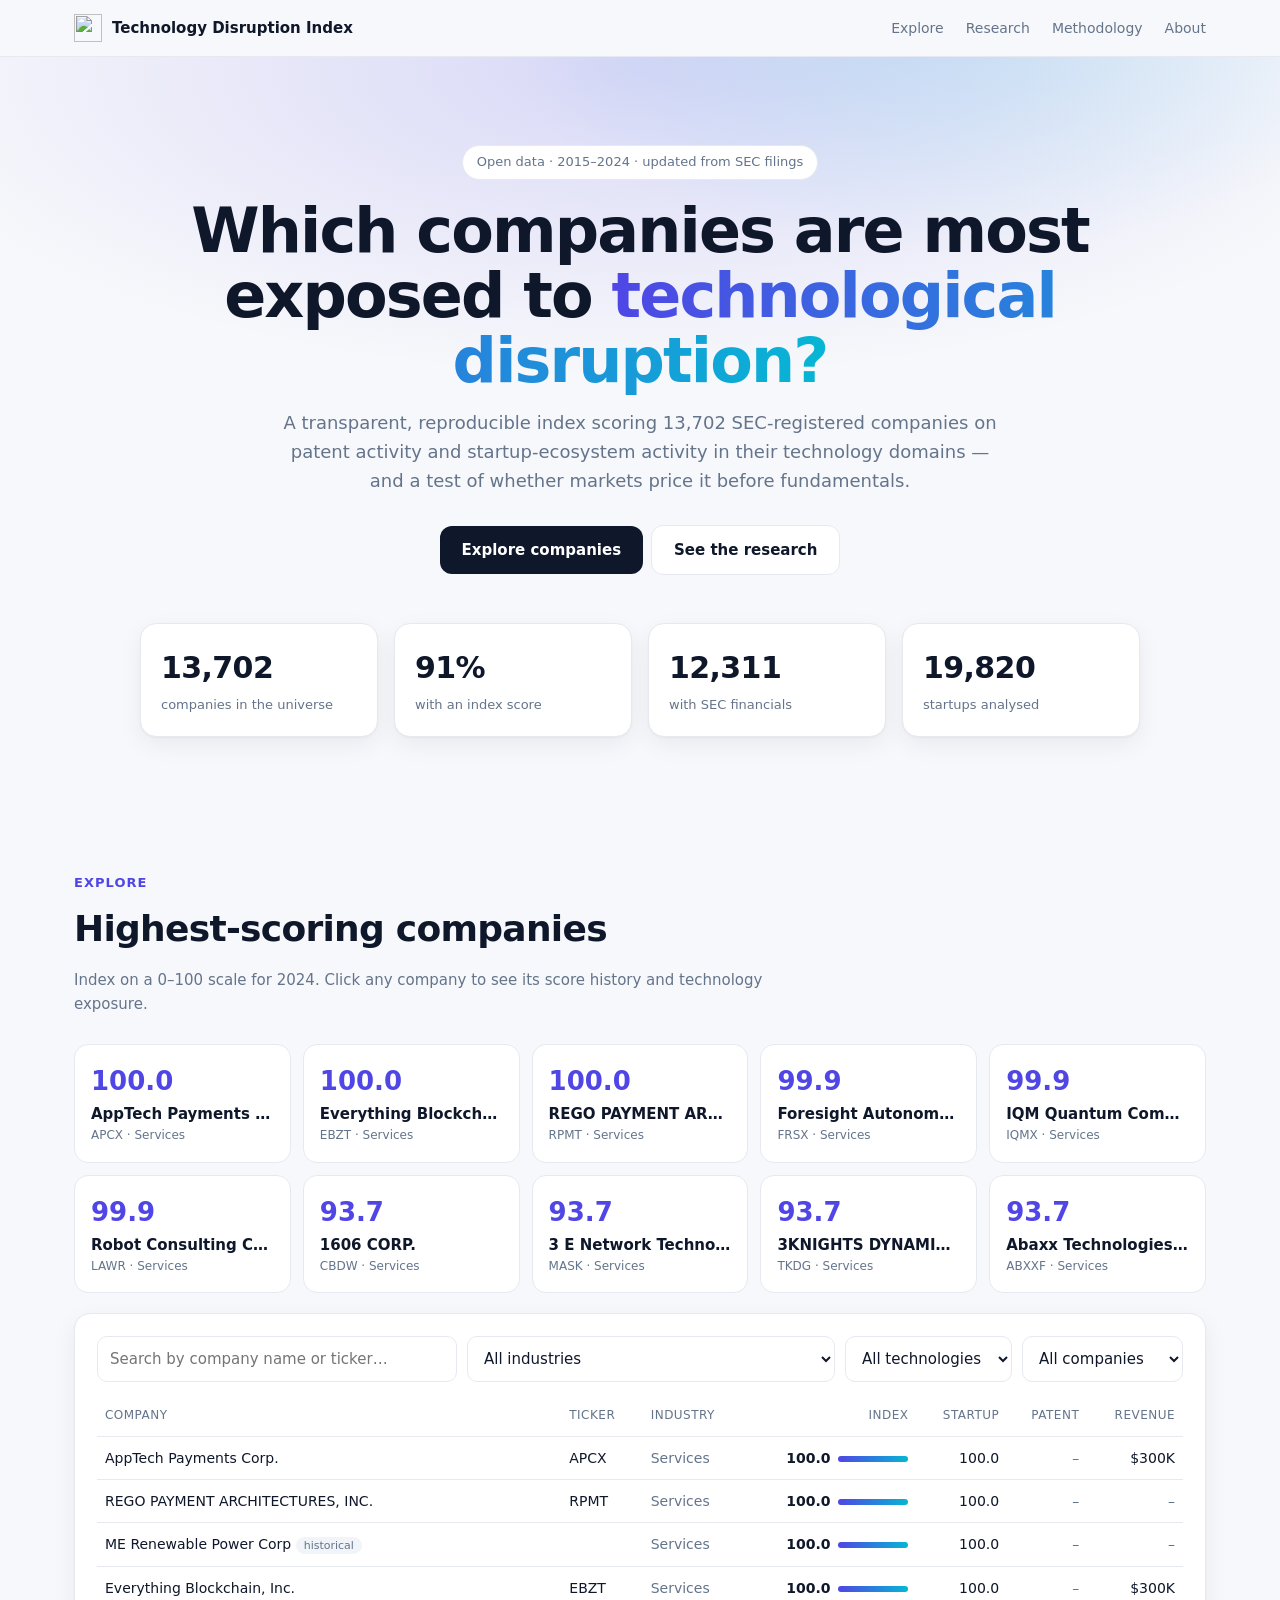
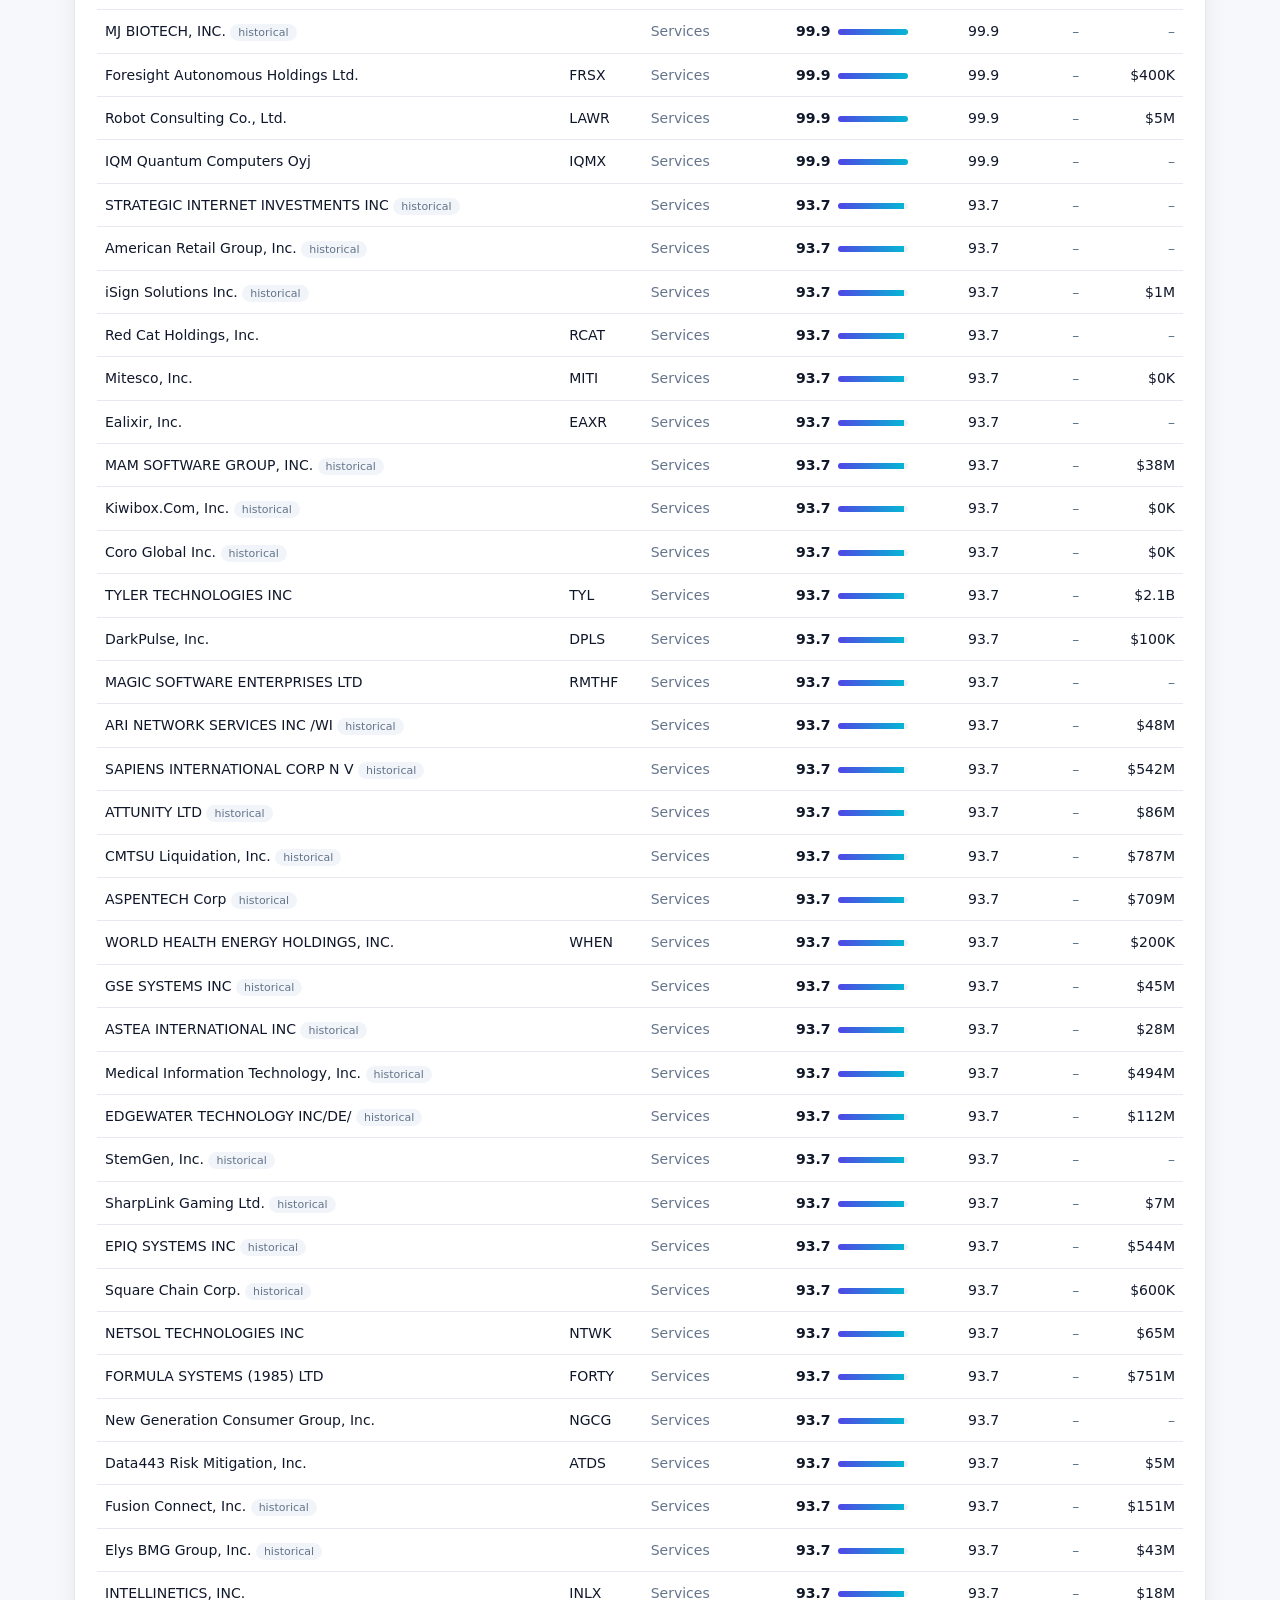
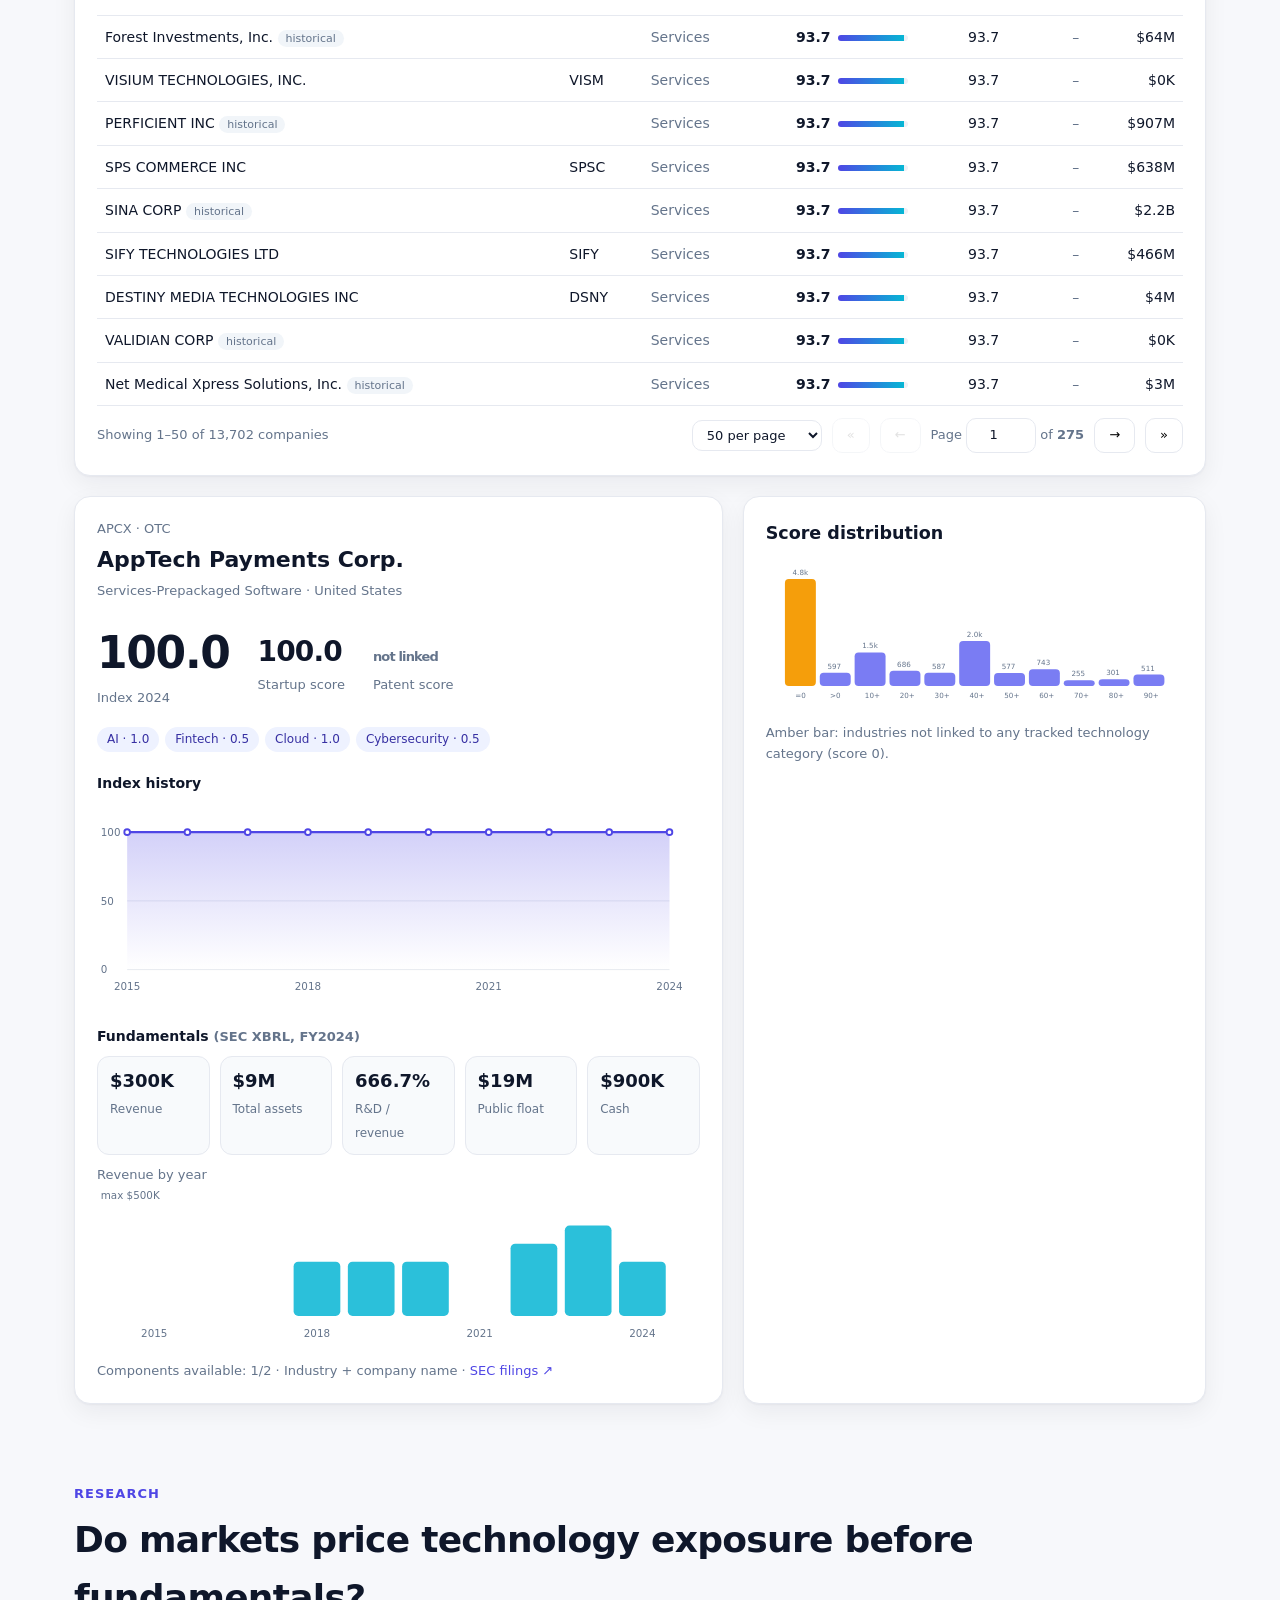
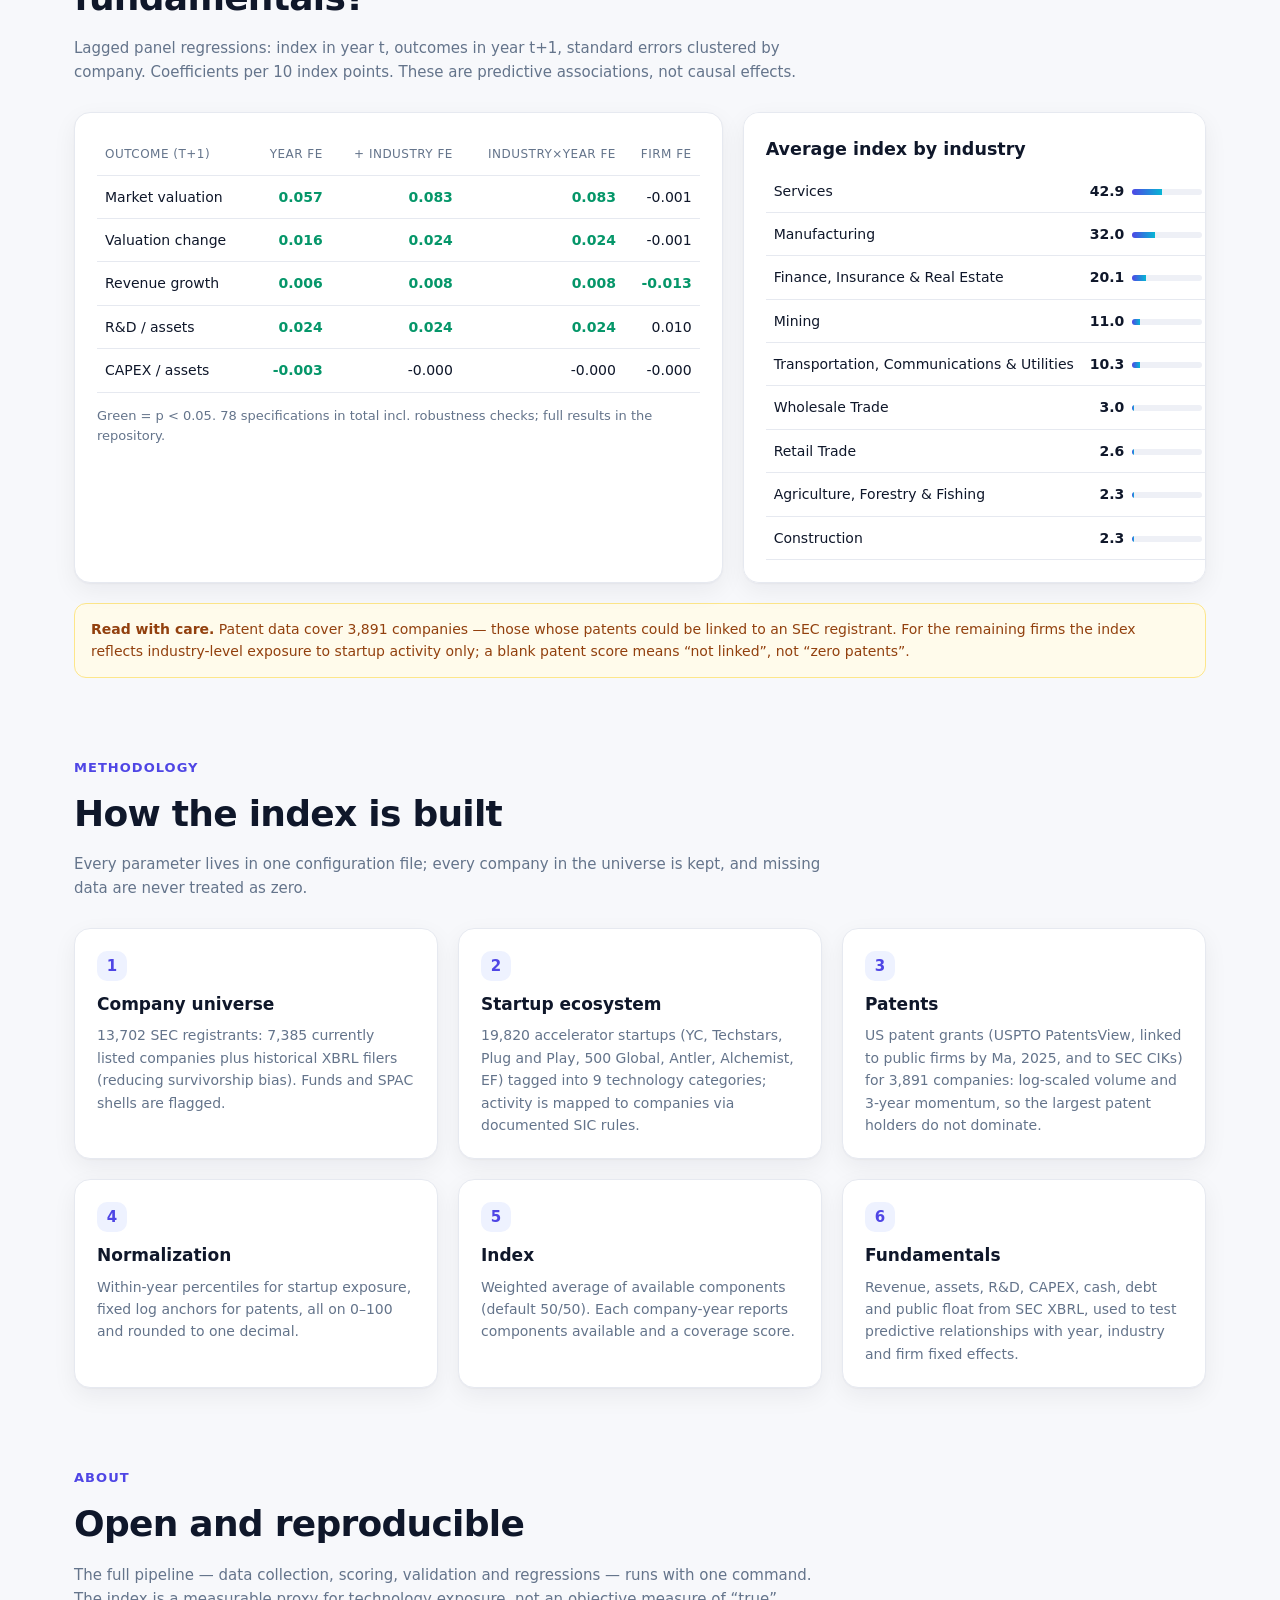
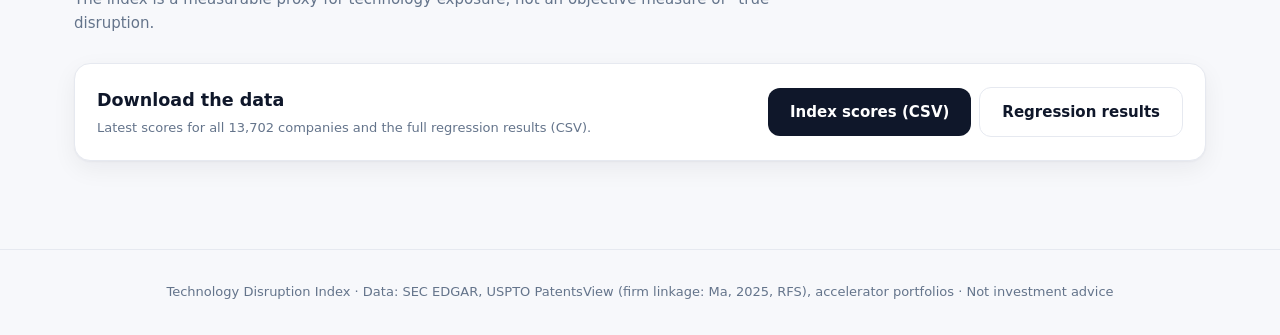
==== docs/index.html @ f3dba62b "New logo: navy tile with rising index bars (no gradient) Co-authored-by: Cursor <cursoragent@cursor." ====
<!doctype html>
<html lang="en"><head><meta charset="utf-8">
<meta name="viewport" content="width=device-width,initial-scale=1">
<title>Technology Disruption Index — tech exposure scores for 13,702 public companies</title>
<meta name="description" content="An open, reproducible index of technology-disruption exposure for 13,702 SEC-registered companies, built from patents, startup-ecosystem activity and SEC fundamentals.">
<link rel="canonical" href="https://quantify.vercel.app/">
<meta name="robots" content="index,follow,max-image-preview:large">
<meta name="theme-color" content="#0f172a">
<link rel="icon" href="/favicon.ico" sizes="48x48">
<link rel="icon" href="/favicon.svg" type="image/svg+xml">
<link rel="apple-touch-icon" href="/apple-touch-icon.png">
<link rel="manifest" href="/site.webmanifest">
<meta property="og:type" content="website">
<meta property="og:site_name" content="Technology Disruption Index">
<meta property="og:url" content="https://quantify.vercel.app/">
<meta property="og:title" content="Technology Disruption Index — which companies are most exposed to tech disruption?">
<meta property="og:description" content="Tech-exposure scores for 13,702 public companies, 2015–2024, from 1.6M patents, 19,820 startups and SEC filings. Open data and research.">
<meta property="og:image" content="https://quantify.vercel.app/og-image.png">
<meta property="og:image:width" content="1200"><meta property="og:image:height" content="630">
<meta name="twitter:card" content="summary_large_image">
<meta name="twitter:image" content="https://quantify.vercel.app/og-image.png">
<script type="application/ld+json">[{"@context": "https://schema.org", "@type": "WebSite", "name": "Technology Disruption Index", "alternateName": "TDI", "url": "https://quantify.vercel.app/"}, {"@context": "https://schema.org", "@type": "Dataset", "name": "Technology Disruption Index — company technology-exposure scores", "description": "Annual technology-exposure scores (0-100) for 13,702 SEC-registered companies, 2015-2024, built from US patent grants (USPTO PatentsView), accelerator startup activity mapped to industries, and SEC XBRL fundamentals, with panel regressions testing whether markets price technology exposure before fundamentals.", "url": "https://quantify.vercel.app/", "sameAs": "https://github.com/UmarovMirjalol/quantify", "keywords": ["technology disruption", "innovation index", "patents", "startups", "SEC EDGAR", "public companies", "stock market", "panel data"], "temporalCoverage": "2015/2024", "isAccessibleForFree": true, "creator": {"@type": "Person", "name": "Mirjalol Umarov", "url": "https://github.com/UmarovMirjalol"}, "distribution": [{"@type": "DataDownload", "encodingFormat": "text/csv", "contentUrl": "https://quantify.vercel.app/data/company_technology_index_latest.csv"}]}]</script>
<style>
:root{--bg:#f7f8fb;--card:#fff;--ink:#0f172a;--muted:#64748b;--line:#e6e9f0;--acc:#4f46e5;--acc2:#06b6d4;--good:#059669;--warn:#d97706;--r:16px;
--shadow:0 1px 2px rgba(15,23,42,.04),0 8px 24px rgba(15,23,42,.06)}
*{box-sizing:border-box}html{scroll-behavior:smooth}
body{margin:0;font:15px/1.6 ui-sans-serif,system-ui,-apple-system,"Segoe UI",Roboto,Inter,sans-serif;background:var(--bg);color:var(--ink);-webkit-font-smoothing:antialiased}
a{color:var(--acc);text-decoration:none}
nav{position:sticky;top:0;z-index:10;backdrop-filter:saturate(180%) blur(12px);background:rgba(247,248,251,.8);border-bottom:1px solid var(--line)}
.nav{max-width:1180px;margin:auto;display:flex;align-items:center;gap:28px;padding:14px 24px}
.logo{display:flex;align-items:center;gap:10px;font-weight:700;color:var(--ink)}.logo img{width:28px;height:28px;display:block}
.nav .links{display:flex;gap:22px;margin-left:auto}.nav .links a{color:var(--muted);font-size:14px}.nav .links a:hover{color:var(--ink)}
.hero{position:relative;overflow:hidden;padding:88px 24px 64px;text-align:center}
.hero:before{content:"";position:absolute;inset:-40% -10% auto;height:620px;background:radial-gradient(closest-side,rgba(79,70,229,.18),transparent),radial-gradient(closest-side at 70% 40%,rgba(6,182,212,.16),transparent);z-index:-1}
.tag{display:inline-block;padding:6px 14px;border:1px solid var(--line);border-radius:999px;background:#fff;color:var(--muted);font-size:13px}
h1{font-size:clamp(34px,5.4vw,62px);line-height:1.05;letter-spacing:-.03em;margin:18px auto 16px;max-width:900px}
h1 span{background:linear-gradient(90deg,var(--acc),var(--acc2));-webkit-background-clip:text;background-clip:text;color:transparent}
.lead{color:var(--muted);font-size:18px;max-width:720px;margin:0 auto 30px}
.btn{display:inline-block;padding:12px 22px;border-radius:12px;font-weight:600;font-size:15px}.btn.p{background:var(--ink);color:#fff}.btn.s{background:#fff;border:1px solid var(--line);color:var(--ink);margin-left:8px}
.wrap{max-width:1180px;margin:auto;padding:0 24px}
.stats{display:grid;grid-template-columns:repeat(4,1fr);gap:16px;margin:48px auto 0;max-width:1000px}
.stat{background:var(--card);border:1px solid var(--line);border-radius:var(--r);padding:20px;box-shadow:var(--shadow);text-align:left}
.stat b{display:block;font-size:30px;letter-spacing:-.02em}.stat span{color:var(--muted);font-size:13px}
section{padding:72px 0 8px}.kicker{color:var(--acc);font-weight:600;font-size:13px;text-transform:uppercase;letter-spacing:.08em}
h2{font-size:clamp(26px,3vw,36px);letter-spacing:-.02em;margin:6px 0 10px}.sub{color:var(--muted);max-width:760px;margin:0 0 28px}
.card{background:var(--card);border:1px solid var(--line);border-radius:var(--r);padding:22px;box-shadow:var(--shadow)}
.g2{display:grid;grid-template-columns:1.4fr 1fr;gap:20px}.g3{display:grid;grid-template-columns:repeat(3,1fr);gap:20px}
.top{display:grid;grid-template-columns:repeat(5,1fr);gap:12px}
.tc{background:var(--card);border:1px solid var(--line);border-radius:14px;padding:16px;cursor:pointer;transition:.15s}.tc:hover{transform:translateY(-2px);box-shadow:var(--shadow)}
.tc .n{font-weight:600;white-space:nowrap;overflow:hidden;text-overflow:ellipsis}.tc .t{color:var(--muted);font-size:12px}.tc .s{font-size:26px;font-weight:700;color:var(--acc)}
.controls{display:flex;flex-wrap:wrap;gap:10px;margin-bottom:14px}
input,select{font:inherit;border:1px solid var(--line);background:#fff;border-radius:10px;padding:10px 12px;color:var(--ink)}input{flex:1;min-width:220px}
input:focus,select:focus{outline:2px solid rgba(79,70,229,.25);border-color:var(--acc)}
table{width:100%;border-collapse:collapse;font-size:14px}th,td{padding:10px 8px;border-bottom:1px solid var(--line);text-align:left;white-space:nowrap}
th{color:var(--muted);font-weight:500;font-size:12px;text-transform:uppercase;letter-spacing:.04em;cursor:pointer;user-select:none}
tbody tr{cursor:pointer}tbody tr:hover{background:#f5f6ff}td.r,th.r{text-align:right}
.meter{display:inline-block;width:70px;height:6px;border-radius:6px;background:#eef0f6;vertical-align:middle;margin-left:8px;overflow:hidden}.meter i{display:block;height:100%;background:linear-gradient(90deg,var(--acc),var(--acc2))}
.pill{display:inline-block;padding:3px 10px;border-radius:999px;font-size:12px;background:#eef2ff;color:#3730a3;margin:2px 6px 2px 0}
.badge{font-size:11px;padding:2px 8px;border-radius:999px;background:#f1f5f9;color:var(--muted)}
.pager{display:flex;flex-wrap:wrap;gap:8px 10px;align-items:center;justify-content:flex-end;margin-top:12px;color:var(--muted);font-size:13px}
.pager #pg{margin-right:auto}.pager select{padding:6px 10px;border-radius:10px}.pager input{flex:0 0 70px;width:70px;min-width:0;padding:6px 8px;border:1px solid var(--line);border-radius:10px;font:inherit;text-align:center}
.pager button:disabled{opacity:.4;cursor:default}
.tw.scroll{max-height:75vh;overflow-y:auto}.tw thead th{position:sticky;top:0;background:#fff;z-index:1}
button{font:inherit;background:#fff;border:1px solid var(--line);border-radius:10px;padding:6px 14px;cursor:pointer}
.tw{overflow-x:auto}.muted{color:var(--muted)}.small{font-size:13px}.sig{color:var(--good);font-weight:600}
.big{font-size:44px;font-weight:700;letter-spacing:-.03em}
.method .card h3{margin:0 0 6px;font-size:17px}.method .card p{margin:0;color:var(--muted);font-size:14px}
.num{display:inline-flex;width:30px;height:30px;border-radius:10px;align-items:center;justify-content:center;background:#eef2ff;color:var(--acc);font-weight:700;margin-bottom:10px}
.note{background:#fffbeb;border:1px solid #fde68a;color:#92400e;border-radius:12px;padding:14px 16px;font-size:14px}
footer{margin-top:80px;border-top:1px solid var(--line);padding:32px 24px;color:var(--muted);font-size:13px;text-align:center}
svg text{fill:var(--muted);font-size:11px}
.kpis{display:grid;grid-template-columns:repeat(auto-fit,minmax(110px,1fr));gap:10px}.kpi{background:#f8fafc;border:1px solid var(--line);border-radius:12px;padding:10px 12px}
.kpi b{display:block;font-size:18px}.kpi span{color:var(--muted);font-size:12px}#detail h4{margin:18px 0 8px;font-size:14px}
body{overflow-x:hidden}.card,.tc,.stat,.g2>*,.g3>*{min-width:0}.card{overflow-x:auto}
@media(max-width:900px){.stats,.top{grid-template-columns:repeat(2,1fr)}.g2,.g3{grid-template-columns:1fr}.nav .links{display:none}}
</style></head><body>
<nav><div class="nav"><a class="logo" href="#"><img src="/favicon.svg" alt="" width="28" height="28">Technology Disruption Index</a>
<div class="links"><a href="#explore">Explore</a><a href="#research">Research</a><a href="#method">Methodology</a><a href="#about">About</a></div></div></nav>

<header class="hero"><span class="tag">Open data · 2015–2024 · updated from SEC filings</span>
<h1>Which companies are most exposed to <span>technological disruption?</span></h1>
<p class="lead">A transparent, reproducible index scoring 13,702 SEC-registered companies on patent activity and startup-ecosystem activity in their technology domains — and a test of whether markets price it before fundamentals.</p>
<a class="btn p" href="#explore">Explore companies</a><a class="btn s" href="#research">See the research</a>
<div class="stats" id="stats"></div></header>

<div class="wrap">
<section id="explore"><div class="kicker">Explore</div><h2>Highest-scoring companies</h2>
<p class="sub">Index on a 0–100 scale for 2024. Click any company to see its score history and technology exposure.</p>
<div class="top" id="top"></div>

<div class="card" style="margin-top:20px">
<div class="controls"><input id="q" placeholder="Search by company name or ticker…">
<select id="ind"><option value="">All industries</option></select>
<select id="cat"><option value="">All technologies</option></select>
<select id="lst"><option value="">All companies</option><option value="1">Currently listed</option><option value="0">Historical filers</option></select></div>
<div class="tw"><table><thead><tr><th data-k="name">Company</th><th data-k="ticker">Ticker</th><th data-k="industry">Industry</th>
<th data-k="tdi" class="r">Index</th><th data-k="startup" class="r">Startup</th><th data-k="patent" class="r">Patent</th><th data-k="revenue" class="r">Revenue</th></tr></thead><tbody id="tb"></tbody></table></div>
<div class="pager"><span id="pg"></span>
<select id="per"><option value="25">25 per page</option><option value="50" selected>50 per page</option><option value="100">100 per page</option><option value="500">500 per page</option><option value="0">Show all</option></select>
<button id="first" title="First page">«</button><button id="prev" title="Previous page">←</button>
<span>Page <input id="pno" type="number" min="1" value="1"> of <b id="pmax">1</b></span>
<button id="next" title="Next page">→</button><button id="last" title="Last page">»</button></div></div>

<div class="g2" style="margin-top:20px"><div class="card" id="detail"><h3 style="margin:0">Company profile</h3><p class="muted">Select a company to see details.</p></div>
<div class="card"><h3 style="margin:0 0 6px">Score distribution</h3><div id="hist"></div><p class="small muted">Amber bar: industries not linked to any tracked technology category (score 0).</p></div></div>
</section>

<section id="research"><div class="kicker">Research</div><h2>Do markets price technology exposure before fundamentals?</h2>
<p class="sub">Lagged panel regressions: index in year t, outcomes in year t+1, standard errors clustered by company. Coefficients per 10 index points. These are predictive associations, not causal effects.</p>
<div class="g2"><div class="card"><div class="tw" id="res"></div><p class="small muted">Green = p &lt; 0.05. 78 specifications in total incl. robustness checks; full results in the repository.</p></div>
<div class="card"><h3 style="margin:0 0 6px">Average index by industry</h3><div id="inds"></div></div></div>
<div class="note" style="margin-top:20px"><b>Read with care.</b> Patent data cover 3,891 companies — those whose patents could be linked to an SEC registrant. For the remaining firms the index reflects industry-level exposure to startup activity only; a blank patent score means “not linked”, not “zero patents”.</div>
</section>

<section id="method" class="method"><div class="kicker">Methodology</div><h2>How the index is built</h2>
<p class="sub">Every parameter lives in one configuration file; every company in the universe is kept, and missing data are never treated as zero.</p>
<div class="g3">
<div class="card"><div class="num">1</div><h3>Company universe</h3><p>13,702 SEC registrants: 7,385 currently listed companies plus historical XBRL filers (reducing survivorship bias). Funds and SPAC shells are flagged.</p></div>
<div class="card"><div class="num">2</div><h3>Startup ecosystem</h3><p>19,820 accelerator startups (YC, Techstars, Plug and Play, 500 Global, Antler, Alchemist, EF) tagged into 9 technology categories; activity is mapped to companies via documented SIC rules.</p></div>
<div class="card"><div class="num">3</div><h3>Patents</h3><p>US patent grants (USPTO PatentsView, linked to public firms by Ma, 2025, and to SEC CIKs) for 3,891 companies: log-scaled volume and 3-year momentum, so the largest patent holders do not dominate.</p></div>
<div class="card"><div class="num">4</div><h3>Normalization</h3><p>Within-year percentiles for startup exposure, fixed log anchors for patents, all on 0–100 and rounded to one decimal.</p></div>
<div class="card"><div class="num">5</div><h3>Index</h3><p>Weighted average of available components (default 50/50). Each company-year reports components available and a coverage score.</p></div>
<div class="card"><div class="num">6</div><h3>Fundamentals</h3><p>Revenue, assets, R&D, CAPEX, cash, debt and public float from SEC XBRL, used to test predictive relationships with year, industry and firm fixed effects.</p></div>
</div></section>

<section id="about"><div class="kicker">About</div><h2>Open and reproducible</h2>
<p class="sub">The full pipeline — data collection, scoring, validation and regressions — runs with one command. The index is a measurable proxy for technology exposure, not an objective measure of “true” disruption.</p>
<div class="card" style="display:flex;flex-wrap:wrap;gap:16px;align-items:center;justify-content:space-between"><div><h3 style="margin:0">Download the data</h3><p class="muted small" style="margin:4px 0 0">Latest scores for all 13,702 companies and the full regression results (CSV).</p></div>
<div><a class="btn p" href="data/company_technology_index_latest.csv" download>Index scores (CSV)</a><a class="btn s" href="data/regression_results.csv" download>Regression results</a></div></div></section>
</div>
<footer>Technology Disruption Index · Data: SEC EDGAR, USPTO PatentsView (firm linkage: Ma, 2025, RFS), accelerator portfolios · Not investment advice</footer>

<script>
const D={"fields":["id","name","ticker","industry","sic","country","exchange","tdi","startup","patent","components","flag","categories","history","listed","revenue","fin","rev"],"years":[2015,2016,2017,2018,2019,2020,2021,2022,2023,2024],"companies":[[1750,"AAR CORP","AIR","Manufacturing","Aircraft & Parts","United States","NYSE",17.8,10.6,25.0,2,"sic_linked","Robotics=0.5",[24.8,23.7,27.7,11.2,8.6,8.6,17.8,17.8,17.8,17.8],1,2780.5,[2024,2780.5,2849.3,null,2429.0,61.7],[1525.4,1590.8,1748.3,2051.8,2072.0,1652.3,1820.0,1990.5,2318.9,2780.5]],[1800,"ABBOTT LABORATORIES","ABT","Manufacturing","Pharmaceutical Preparations","United States","NYSE",48.3,64.1,32.6,2,"sic_linked","Biotech=1.0",[59.2,56.6,57.2,55.6,54.2,46.6,47.4,46.4,49.8,48.3],1,41950.0,[2024,41950.0,81414.0,2844.0,177074.0,7616.0],[20405.0,20853.0,27390.0,30578.0,31904.0,34608.0,43075.0,43653.0,40109.0,41950.0]],[1961,"GEMAXEL INC",null,"Services","Services-Prepackaged Software","United States",null,59.4,93.7,25.0,2,"sic_linked","AI=1.0; Cloud=1.0; Cybersecurity=0.5",[64.4,56.0,49.2,46.8,50.2,54.2,59.4,59.4,59.4,59.4],0,null,[2024,null,0.0,0.0,1.7,0.0],[null,null,null,null,null,null,null,null,null,null]],[2034,"ACETO CORP",null,"Wholesale Trade","Wholesale-Drugs, Proprietaries & Druggists' Sundries","United States",null,0.0,0.0,null,1,"industry_unlinked",null,[0.0,0.0,0.0,0.0,0.0,0.0,0.0,0.0,0.0,0.0],0,711.4,[2018,711.4,753.2,7.9,null,41.8],[542.9,558.5,638.3,711.4,null,null,null,null,null,null]],[2098,"ACME UNITED CORP","ACU","Manufacturing","Cutlery, Handtools & General Hardware","United States","NYSE",12.2,0.0,24.4,2,"industry_unlinked",null,[8.9,12.6,3.0,9.8,16.8,27.2,25.2,15.5,14.6,12.2],1,194.5,[2024,194.5,162.2,null,115.0,6.4],[109.8,124.6,130.6,137.3,142.5,164.0,182.1,194.0,191.5,194.5]],[2178,"ADAMS RESOURCES & ENERGY, INC.",null,"Wholesale Trade","Wholesale-Petroleum & Petroleum Products (No Bulk Stations)","United States",null,12.5,0.0,25.0,2,"industry_unlinked",null,[17.7,17.7,7.3,7.3,7.3,12.5,12.5,12.5,12.5,12.5],0,2745.3,[2023,2745.3,361.3,null,87.4,33.3],[1944.3,1099.5,1322.1,1750.2,1811.2,1022.4,2025.2,3366.9,2745.3,null]],[2186,"BK Technologies Corp","BKTI","Manufacturing","Radio & Tv Broadcasting & Communications Equipment","United States","NYSE",34.7,26.0,43.4,2,"sic_linked","Cloud=0.5",[37.8,17.9,25.8,25.5,25.5,32.6,30.7,36.8,31.6,34.7],1,76.6,[2024,76.6,51.5,7.8,40.9,7.1],[29.7,50.7,39.4,49.4,40.1,44.1,45.4,51.0,74.1,76.6]],[2488,"ADVANCED MICRO DEVICES INC","AMD","Manufacturing","Semiconductors & Related Devices","United States","Nasdaq",74.4,79.5,69.4,2,"sic_linked","Semiconductors=1.0; Energy=0.5",[37.1,41.0,51.0,49.9,49.5,53.8,56.1,58.6,70.8,74.4],1,25785.0,[2024,25785.0,69226.0,6456.0,232300.0,3787.0],[3991.0,4319.0,5253.0,6475.0,6731.0,9763.0,16434.0,23601.0,22680.0,25785.0]],[2809,"AGNICO EAGLE MINES LTD","AEM","Mining","Gold and Silver Ores","Canada","NYSE",0.0,0.0,null,1,"industry_unlinked",null,[0.0,0.0,0.0,0.0,0.0,0.0,0.0,0.0,0.0,0.0],1,null,null,null],[2969,"Air Products & Chemicals, Inc.","APD","Manufacturing","Industrial Inorganic Chemicals","United States","NYSE",19.3,0.0,38.6,2,"industry_unlinked",null,[26.6,20.6,14.6,11.4,9.0,12.0,11.4,14.3,12.7,19.3],1,12100.6,[2024,12100.6,40017.2,100.2,53700.0,1845.5],[7824.3,7503.7,8187.6,8930.2,8918.9,8856.3,10323.0,12698.6,12600.0,12100.6]],[3116,"AKORN INC",null,"Manufacturing","Pharmaceutical Preparations","United States",null,39.3,64.1,14.6,2,"sic_linked","Biotech=1.0",[48.8,57.4,46.2,46.2,44.1,46.2,46.2,41.0,39.7,39.3],0,682.4,[2019,682.4,1288.6,37.5,497.2,144.8],[985.1,1116.8,841.0,694.0,682.4,null,null,null,null,null]],[3124,"AKZO NOBEL NV","AKZOY","Manufacturing","Chemicals & Allied Products",null,"OTC",12.5,0.0,25.0,2,"industry_unlinked",null,[14.3,8.0,4.8,0.0,0.0,0.0,0.0,0.0,12.5,12.5],1,null,null,null],[3197,"CECO ENVIRONMENTAL CORP","CECO","Manufacturing","Industrial & Commercial Fans & Blowers & Air Purifing Equip","United States","Nasdaq",27.6,10.6,44.7,2,"sic_linked","Robotics=0.5",[24.6,23.7,23.7,23.7,24.8,28.9,27.0,23.7,13.8,27.6],1,557.9,[2024,557.9,759.7,null,862.3,37.8],[367.4,417.0,345.1,337.3,341.9,316.0,324.1,422.6,544.8,557.9]],[3453,"Matson, Inc.","MATX","Transportation, Communications & Utilities","Water Transportation","United States","NYSE",12.5,0.0,25.0,2,"industry_unlinked",null,[26.9,19.8,11.1,2.4,5.2,3.3,7.3,7.3,12.5,12.5],1,3421.8,[2024,3421.8,4595.4,null,4307.9,266.8],[1884.9,1941.6,2046.9,2222.8,2203.1,2383.3,3925.3,4343.0,3094.6,3421.8]],[3499,"ALEXANDERS INC","ALX","Finance, Insurance & Real Estate","Real Estate Investment Trusts","United States","NYSE",0.0,0.0,null,1,"industry_unlinked",null,[0.0,0.0,0.0,0.0,0.0,0.0,0.0,0.0,0.0,0.0],1,226.4,[2024,226.4,1341.3,null,477.9,338.5],[null,226.9,230.6,232.8,226.4,199.1,206.1,205.8,225.0,226.4]],[3545,"ALICO, INC.","ALCO","Agriculture, Forestry & Fishing","Agricultural Production-Crops","United States","Nasdaq",0.0,0.0,null,1,"industry_unlinked",null,[0.0,0.0,0.0,0.0,0.0,0.0,0.0,0.0,0.0,0.0],1,46.6,[2024,46.6,397.6,null,206.1,4.4],[153.1,144.2,129.8,81.3,122.3,92.5,108.6,91.9,39.8,46.6]],[3570,"Cheniere Energy, Inc.","LNG","Transportation, Communications & Utilities","Natural Gas Distribution","United States","NYSE",17.7,0.0,35.4,2,"industry_unlinked",null,[7.3,7.3,12.5,12.5,12.5,12.5,12.5,12.5,19.6,17.7],1,15703.0,[2024,15703.0,43858.0,null,39400.0,2638.0],[271.0,1283.0,5601.0,7987.0,9730.0,9358.0,15864.0,33428.0,20394.0,15703.0]],[4127,"SKYWORKS SOLUTIONS, INC.","SWKS","Manufacturing","Semiconductors & Related Devices","United States","Nasdaq",67.1,79.5,54.7,2,"sic_linked","Semiconductors=1.0; Energy=0.5",[43.2,49.9,66.8,67.1,68.0,64.2,57.6,49.6,62.6,67.1],1,4178.0,[2024,4178.0,8331.1,631.7,17300.0,1602.5],[3258.4,3289.0,3651.4,3868.0,3376.8,3355.7,5109.1,5485.5,4772.4,4178.0]],[4187,"RECYCLING ASSET HOLDINGS, INC.",null,"Wholesale Trade","Wholesale-Misc Durable Goods","United States",null,0.0,0.0,null,1,"industry_unlinked",null,[0.0,0.0,0.0,0.0,0.0,0.0,0.0,0.0,0.0,0.0],0,61.0,[2018,61.0,22.5,null,10.8,1.0],[46.2,36.5,54.9,61.0,null,null,null,null,null,null]],[4281,"Howmet Aerospace Inc.","HWM","Manufacturing","Rolling Drawing & Extruding of  Nonferrous Metals","United States","NYSE",31.8,0.0,63.5,2,"industry_unlinked",null,[24.5,7.2,0.0,0.0,0.0,3.0,29.8,30.3,31.5,31.8],1,7430.0,[2024,7430.0,10519.0,33.0,31000.0,564.0],[12413.0,12394.0,12960.0,6778.0,7098.0,5259.0,4972.0,5663.0,6640.0,7430.0]],[4447,"HESS CORP",null,"Manufacturing","Petroleum Refining","United States",null,21.6,18.1,25.0,2,"sic_linked","Energy=0.5",[20.0,20.0,20.0,20.0,21.6,21.6,21.6,21.6,21.6,21.6],0,12896.0,[2024,12896.0,26551.0,null,41004.0,1171.0],[6561.0,4839.0,5391.0,6466.0,6510.0,4804.0,7473.0,11324.0,10511.0,12896.0]],[4457,"U-Haul Holding Co /NV/","UHAL","Services","Services-Auto Rental & Leasing (No Drivers)","United States","NYSE",0.0,0.0,null,1,"industry_unlinked",null,[0.0,0.0,0.0,0.0,0.0,0.0,0.0,0.0,0.0,0.0],1,5828.7,[2024,5828.7,20330.2,null,6465.6,1017.4],[3275.5,3421.8,3601.1,3768.7,3978.9,4542.0,5739.7,5864.7,5625.7,5828.7]],[4904,"AMERICAN ELECTRIC POWER CO INC","AEP","Transportation, Communications & Utilities","Electric Services","United States","Nasdaq",17.6,18.1,17.0,2,"sic_linked","Energy=0.5",[25.2,14.8,14.8,14.8,21.6,21.6,33.8,30.8,36.0,17.6],1,19721.0,[2024,19721.0,103078.0,null,46757.3,203.0],[16453.2,16380.1,15424.9,16195.7,15561.4,14918.5,16792.0,19639.5,18982.0,19721.0]],[4962,"AMERICAN EXPRESS CO","AXP","Finance, Insurance & Real Estate","Finance Services","United States","NYSE",46.8,40.3,53.2,2,"sic_linked","Fintech=0.5",[32.0,32.0,32.0,39.8,49.0,48.2,45.3,43.8,45.4,46.8],1,38825.0,[2024,38825.0,271461.0,null,164700.0,40640.0],[null,24235.0,24780.0,26607.0,28159.0,21974.0,27716.0,34219.0,37218.0,38825.0]],[4969,"AMERICAN EXPRESS CREDIT CORP",null,"Finance, Insurance & Real Estate","Short-Term Business Credit Institutions","United States",null,40.3,40.3,null,1,"sic_linked","Fintech=0.5",[38.9,43.6,40.8,40.3,40.3,40.3,40.3,40.8,40.8,40.3],0,830.0,[2020,830.0,24308.0,null,0.0,601.0],[755.0,718.0,1087.0,1461.0,1615.0,830.0,null,null,null,null]],[4977,"AFLAC INC","AFL","Finance, Insurance & Real Estate","Accident & Health Insurance","United States","NYSE",46.5,40.3,52.7,2,"sic_linked","Fintech=0.5",[32.0,34.3,32.9,32.6,32.6,32.6,39.7,38.1,44.0,46.5],1,18927.0,[2024,18927.0,117566.0,null,49825.6,6229.0],[20872.0,22559.0,21667.0,21758.0,22307.0,22147.0,21554.0,19140.0,18701.0,18927.0]],[5133,"AMERICAN GREETINGS CORP",null,"Manufacturing","Greeting Cards","United States",null,8.7,0.0,17.4,2,"industry_unlinked",null,[33.5,25.6,17.3,8.8,4.6,5.3,3.8,3.8,6.2,8.7],0,null,[2016,null,1657.3,null,0.0,6.8],[1900.8,null,null,null,null,null,null,null,null,null]],[5272,"AMERICAN INTERNATIONAL GROUP, INC.","AIG","Finance, Insurance & Real Estate","Fire, Marine & Casualty Insurance","United States","NYSE",23.2,40.3,6.0,2,"sic_linked","Fintech=0.5",[33.8,23.4,20.4,20.2,27.2,50.8,52.1,49.2,48.3,23.2],1,27251.0,[2024,27251.0,161322.0,null,42903.0,1372.0],[58327.0,52367.0,49520.0,47389.0,49746.0,43736.0,52157.0,29996.0,27938.0,27251.0]],[5513,"Unum Group","UNM","Finance, Insurance & Real Estate","Accident & Health Insurance","United States","NYSE",32.6,40.3,25.0,2,"sic_linked","Fintech=0.5",[32.0,34.3,32.9,32.6,32.6,32.6,32.6,32.9,32.9,32.6],1,12887.3,[2024,12887.3,61959.3,null,9600.0,162.8],[10731.3,11046.5,11286.8,11598.5,11998.9,13162.1,12007.8,11984.1,12385.9,12887.3]],[5656,"AMERICAN INTERNATIONAL VENTURES INC /DE/",null,"Mining","Gold and Silver Ores","United States",null,0.0,0.0,null,1,"industry_unlinked",null,[0.0,0.0,0.0,0.0,0.0,0.0,0.0,0.0,0.0,0.0],0,null,[2016,null,1.6,null,null,0.1],[null,null,null,null,null,null,null,null,null,null]],[5768,"AMERICAN SCIENCE & ENGINEERING, INC.",null,"Manufacturing","X-Ray Apparatus & Tubes & Related Irradiation Apparatus","United States",null,8.5,5.2,11.8,2,"sic_linked","Biotech=0.5",[32.9,25.4,18.6,5.2,6.4,14.3,22.6,27.3,15.3,8.5],0,103.0,[2015,103.0,178.1,21.7,250.5,87.2],[103.0,null,null,null,null,null,null,null,null,null]],[5981,"AMERICAN VANGUARD CORP","AVD","Manufacturing","Agricultural Chemicals","United States","NYSE",12.5,0.0,25.0,2,"industry_unlinked",null,[3.3,3.3,14.4,17.7,17.7,7.3,7.3,7.3,12.5,12.5],1,547.3,[2024,547.3,636.7,32.7,240.6,12.5],[289.4,312.1,355.0,454.3,468.2,458.7,557.7,609.6,579.4,547.3]],[6176,"AMPCO PITTSBURGH CORP","AP","Manufacturing","Pumps & Pumping Equipment","United States","NYSE",10.6,10.6,null,1,"sic_linked","Robotics=0.5",[24.3,22.4,22.4,22.4,10.6,10.6,10.6,10.6,10.6,10.6],1,418.3,[2024,418.3,530.9,0.4,9.0,15.4],[238.5,331.9,385.2,419.4,397.9,328.5,344.9,390.2,422.3,418.3]],[6201,"American Airlines Group Inc.","AAL","Transportation, Communications & Utilities","Air Transportation, Scheduled","United States","Nasdaq",0.0,0.0,null,1,"industry_unlinked",null,[0.0,0.0,0.0,0.0,0.0,0.0,0.0,0.0,0.0,0.0],1,54211.0,[2024,54211.0,61783.0,null,7400.0,902.0],[40990.0,40142.0,42622.0,44541.0,45768.0,17337.0,29882.0,48971.0,52788.0,54211.0]],[6207,"AMREP CORP.","AXR","Finance, Insurance & Real Estate","Land Subdividers & Developers (No Cemeteries)","United States","NYSE",12.5,0.0,25.0,2,"industry_unlinked",null,[7.3,14.4,12.5,17.7,7.3,7.3,7.3,12.5,12.5,12.5],1,49.7,[2024,49.7,128.9,null,115.7,36.9],[41.7,42.4,8.9,12.8,18.8,40.1,58.9,48.7,51.4,49.7]],[6281,"ANALOG DEVICES INC","ADI","Manufacturing","Semiconductors & Related Devices","United States","Nasdaq",63.6,79.5,47.6,2,"sic_linked","Semiconductors=1.0; Energy=0.5",[41.5,44.6,56.4,53.4,54.1,54.7,56.4,55.6,64.8,63.6],1,9427.2,[2024,9427.2,47967.5,1487.9,76694.0,2350.0],[3435.1,3421.4,5107.5,6200.9,5991.1,5603.1,7318.3,12014.0,12305.5,9427.2]],[6284,"ANALOGIC CORP",null,"Manufacturing","Instruments For Meas & Testing of  Electricity & Elec Signals","United States",null,2.2,0.6,3.8,2,"sic_linked","Semiconductors=0.5",[33.8,31.8,27.0,16.2,25.2,18.2,19.8,5.6,6.2,2.2],0,486.4,[2017,486.4,562.1,63.5,null,101.9],[540.3,508.8,486.4,null,null,null,null,null,null,null]],[6494,"ANDREA ELECTRONICS CORP",null,"Manufacturing","Radio & Tv Broadcasting & Communications Equipment","United States",null,25.5,26.0,25.0,2,"sic_linked","Cloud=0.5",[57.6,32.2,15.6,24.1,18.2,25.5,16.3,20.6,20.6,25.5],0,2.0,[2022,2.0,0.9,0.5,2.3,0.1],[13.2,3.6,6.9,1.5,1.9,1.4,1.7,2.0,null,null]],[6732,"BE INDUSTRIES INC.",null,"Manufacturing","General Industrial Machinery & Equipment","United States",null,10.6,10.6,null,1,"sic_linked","Robotics=0.5",[24.3,22.4,22.4,22.4,10.6,10.6,10.6,10.6,10.6,10.6],0,0.7,[2015,0.7,0.1,null,0.0,0.0],[0.7,null,null,null,null,null,null,null,null,null]],[6769,"APACHE CORP",null,"Mining","Crude Petroleum & Natural Gas","United States",null,18.1,18.1,null,1,"sic_linked","Energy=0.5",[24.7,20.5,28.1,30.2,33.4,30.2,17.6,18.1,18.1,18.1],0,null,[2023,null,16944.0,null,0.0,84.0],[null,5354.0,6423.0,7764.0,6553.0,4308.0,null,null,null,null]],[6845,"APOGEE ENTERPRISES, INC.","APOG","Manufacturing","Glass Products, Made of  Purchased Glass","United States","Nasdaq",2.4,0.0,4.8,2,"industry_unlinked",null,[28.0,19.8,17.6,2.4,15.5,18.2,22.6,14.4,2.4,2.4],1,1361.0,[2024,1361.0,1180.5,29.0,1432.3,43.9],[79.5,1114.5,1326.2,1402.6,1387.4,1230.8,1314.0,1440.7,1416.9,1361.0]],[6885,"STAGE STORES INC",null,"Retail Trade","Retail-Family Clothing Stores","United States",null,0.0,0.0,null,1,"industry_unlinked",null,[0.0,0.0,0.0,0.0,0.0,0.0,0.0,0.0,0.0,0.0],0,1641.5,[2018,1641.5,744.2,null,53.8,15.8],[1604.4,1442.7,1651.2,1641.5,null,null,null,null,null,null]],[6951,"APPLIED MATERIALS INC /DE","AMAT","Manufacturing","Semiconductors & Related Devices","United States","Nasdaq",75.2,79.5,70.8,2,"sic_linked","Semiconductors=1.0; Energy=0.5",[35.5,45.8,62.6,62.5,62.2,61.8,63.0,62.5,74.5,75.2],1,27176.0,[2024,27176.0,33338.0,3233.0,167928.9,6264.0],[9659.0,10825.0,14698.0,16705.0,14608.0,17202.0,23063.0,25785.0,26517.0,27176.0]],[6955,"ENERPAC TOOL GROUP CORP","EPAC","Manufacturing","Misc Industrial & Commercial Machinery & Equipment","United States","NYSE",0.0,0.0,0.0,2,"industry_unlinked",null,[22.2,14.8,13.0,10.0,16.2,10.6,11.8,1.9,5.1,0.0],1,589.5,[2024,589.5,775.4,12.4,1810.0,130.7],[1249.3,1149.4,616.6,641.3,654.8,493.3,528.7,571.2,598.2,589.5]],[7039,"TRECORA RESOURCES",null,"Manufacturing","Petroleum Refining","United States",null,18.1,18.1,null,1,"sic_linked","Energy=0.5",[15.1,14.9,14.9,14.9,18.1,18.1,18.1,18.1,18.1,18.1],0,272.7,[2021,272.7,293.5,null,207.0,30.5],[242.0,212.4,245.1,287.9,259.0,208.6,272.7,null,null,null]],[7084,"Archer-Daniels-Midland Co","ADM","Manufacturing","Fats & Oils","United States","NYSE",8.6,0.0,17.1,2,"industry_unlinked",null,[17.2,26.9,28.0,30.0,18.8,16.8,8.7,6.5,4.4,8.6],1,85530.0,[2024,85530.0,53271.0,269.0,28800.0,611.0],[67702.0,62346.0,60828.0,64341.0,64656.0,64355.0,85249.0,101556.0,93935.0,85530.0]],[7323,"ENTERGY ARKANSAS, LLC","EAI","Transportation, Communications & Utilities","Electric Services","United States","NYSE",18.1,18.1,null,1,"sic_linked","Energy=0.5",[15.1,14.9,14.9,14.9,18.1,18.1,18.1,18.1,18.1,18.1],1,null,null,[null,null,null,null,null,null,null,null,null,null]],[7332,"SOUTHWESTERN ENERGY CO",null,"Mining","Crude Petroleum & Natural Gas","United States",null,12.4,18.1,6.6,2,"sic_linked","Energy=0.5",[20.0,20.0,20.0,20.0,21.6,28.6,32.7,30.8,21.6,12.4],0,6522.0,[2023,6522.0,11991.0,null,6928.4,21.0],[3133.0,2436.0,3203.0,3862.0,3038.0,2308.0,6667.0,15002.0,6522.0,null]],[7431,"ARMSTRONG WORLD INDUSTRIES INC","AWI","Manufacturing","Plastics Products, NEC","United States","NYSE",19.6,0.0,39.1,2,"industry_unlinked",null,[17.0,3.0,0.0,1.9,3.3,3.3,3.3,12.5,12.5,19.6],1,1445.7,[2024,1445.7,1842.7,15.7,4900.0,79.3],[805.1,837.3,893.6,975.3,1038.1,936.9,1106.6,1233.1,1295.2,1445.7]],[7536,"ARROW ELECTRONICS, INC.","ARW","Wholesale Trade","Wholesale-Electronic Parts & Equipment, NEC","United States","NYSE",7.3,0.0,14.6,2,"industry_unlinked",null,[14.4,12.5,23.6,18.4,16.5,8.5,10.4,8.5,12.5,7.3],1,27923.3,[2024,27923.3,21757.7,null,6373.0,188.8],[23282.0,23487.9,26554.6,29676.8,28916.8,28673.4,34477.0,37124.4,33107.1,27923.3]],[7623,"ARTS WAY MANUFACTURING CO INC","ARTW","Manufacturing","Farm Machinery & Equipment","United States","Nasdaq",12.5,0.0,25.0,2,"industry_unlinked",null,[7.3,7.3,12.5,12.5,12.5,12.5,12.5,12.5,12.5,12.5],1,24.5,[2024,24.5,21.2,0.2,4.2,0.0],[26.3,21.6,20.7,19.7,22.9,22.4,25.0,25.6,30.3,24.5]],[7789,"ASSOCIATED BANC-CORP","ASB","Finance, Insurance & Real Estate","State Commercial Banks","United States","NYSE",32.6,40.3,25.0,2,"sic_linked","Fintech=0.5",[26.8,29.1,27.7,32.6,32.6,32.6,32.6,32.9,32.9,32.6],1,null,[2024,null,43023.1,null,3150.9,1019.6],[1005.6,1060.2,1073.9,1235.1,1216.5,1277.0,1058.2,1239.7,1102.8,null]],[8063,"ASTRONICS CORP","ATRO","Manufacturing","Aircraft Parts & Auxiliary Equipment, NEC","United States","Nasdaq",13.1,10.6,15.6,2,"sic_linked","Robotics=0.5",[19.5,22.2,35.4,42.2,35.9,30.0,20.0,10.6,8.9,13.1],1,795.4,[2024,795.4,648.8,52.1,609.0,9.3],[692.3,633.1,624.5,803.3,772.7,502.6,444.9,534.9,689.2,795.4]],[8146,"AstroNova, Inc.","ALOT","Manufacturing","Computer Peripheral Equipment, NEC","United States","Nasdaq",44.9,75.2,14.6,2,"sic_linked","Cloud=0.5; Semiconductors=0.5",[50.2,40.7,40.7,39.4,46.4,44.6,44.6,34.2,34.2,44.9],1,151.3,[2024,151.3,145.6,6.0,105.5,5.0],[94.7,98.4,113.4,136.7,133.4,116.0,117.5,142.5,148.1,151.3]],[8177,"ATLANTIC AMERICAN CORP","AAME","Finance, Insurance & Real Estate","Life Insurance","United States","Nasdaq",40.3,40.3,null,1,"sic_linked","Fintech=0.5",[38.9,43.6,40.8,40.3,40.3,40.3,40.3,40.8,40.8,40.3],1,188.2,[2024,188.2,393.4,null,6.9,35.6],[165.9,166.1,181.1,185.6,198.2,195.3,199.6,187.9,186.8,188.2]],[8328,"Applied Minerals, Inc.",null,"Mining","Mining & Quarrying of  Nonmetallic Minerals (No Fuels)","United States",null,0.0,0.0,null,1,"industry_unlinked",null,[0.0,0.0,0.0,0.0,0.0,0.0,0.0,0.0,0.0,0.0],0,1.4,[2021,1.4,1.2,null,4.1,0.1],[0.5,4.0,2.4,4.9,0.5,0.9,1.4,null,null,null]],[8411,"ATWOOD OCEANICS INC",null,"Mining","Drilling Oil & Gas Wells","United States",null,21.6,18.1,25.0,2,"sic_linked","Energy=0.5",[16.0,10.8,10.8,14.8,21.6,21.6,21.6,21.6,21.6,21.6],0,1020.6,[2016,1020.6,4629.7,null,600.0,160.1],[1395.9,1020.6,null,null,null,null,null,null,null,null]],[8504,"AgEagle Aerial Systems Inc.","UAVS","Manufacturing","Aircraft","United States","NYSE",17.8,10.6,25.0,2,"sic_linked","Robotics=0.5",[24.6,23.7,23.7,23.7,17.8,17.8,17.8,17.8,17.8,17.8],1,13.4,[2024,13.4,20.6,4.0,6.9,3.6],[null,null,0.1,0.1,0.3,1.3,9.8,19.1,13.7,13.4]],[8670,"AUTOMATIC DATA PROCESSING INC","ADP","Services","Services-Computer Processing & Data Preparation","United States","Nasdaq",60.6,85.9,35.4,2,"sic_linked","AI=0.5; Fintech=0.5; Cloud=1.0",[55.4,62.5,66.6,64.6,55.4,46.2,46.2,50.2,62.5,60.6],1,19202.6,[2024,19202.6,64096.7,955.7,118988.8,2216.4],[10938.5,11667.8,12372.0,13274.2,14110.2,14589.8,15005.4,16498.3,18012.2,19202.6]],[8818,"Avery Dennison Corp","AVY","Manufacturing","Converted Paper & Paperboard Prods (No Contaners/Boxes)","United States","NYSE",22.6,0.0,45.2,2,"industry_unlinked",null,[20.5,23.6,30.6,30.4,30.6,21.4,21.4,18.8,23.8,22.6],1,8755.7,[2024,8755.7,8404.2,137.8,17500.0,329.1],[5966.9,6086.5,6613.8,7159.0,7070.1,6971.5,8408.3,9039.3,8364.3,8755.7]],[8858,"AVNET INC","AVT","Wholesale Trade","Wholesale-Electronic Parts & Equipment, NEC","United States","Nasdaq",7.3,0.0,14.6,2,"industry_unlinked",null,[12.5,12.5,7.3,7.3,7.3,12.5,19.6,17.7,17.7,7.3],1,22200.8,[2024,22200.8,11942.9,null,4521.8,172.1],[null,16740.6,17440.0,19518.6,17634.3,null,19534.7,24310.7,26536.9,22200.8]],[8868,"AVON PRODUCTS INC",null,"Manufacturing","Perfumes, Cosmetics & Other Toilet Preparations","United States",null,0.0,0.0,0.0,2,"industry_unlinked",null,[32.4,27.0,19.4,13.8,4.6,3.8,0.0,1.9,0.0,0.0],0,2769.2,[2022,2769.2,2161.7,40.8,0.0,367.6],[6160.5,5717.7,5715.6,5571.3,4763.2,3625.2,3404.5,2769.2,null,null]],[8947,"AZZ INC","AZZ","Manufacturing","Coating, Engraving & Allied Services","United States","NYSE",12.5,0.0,25.0,2,"industry_unlinked",null,[12.5,12.5,12.5,19.6,17.7,23.6,12.5,18.4,8.5,12.5],1,1577.7,[2024,1577.7,2244.6,null,2433.5,1.5],[889.4,863.5,810.4,927.1,1061.8,480.6,525.6,1323.6,1537.6,1577.7]],[9092,"BADGER METER INC","BMI","Manufacturing","Totalizing Fluid Meters & Counting Devices","United States","NYSE",13.0,0.0,26.1,2,"industry_unlinked",null,[16.2,5.2,9.0,15.3,18.0,20.2,6.8,8.6,1.9,13.0],1,826.6,[2024,826.6,816.4,19.2,5450.0,295.3],[377.7,393.8,402.4,433.7,424.6,425.5,505.2,565.6,703.6,826.6]],[9326,"BALCHEM CORP","BCPC","Manufacturing","Chemicals & Allied Products","United States","Nasdaq",22.6,0.0,45.2,2,"industry_unlinked",null,[12.5,12.5,12.5,12.5,12.5,12.5,19.6,28.0,28.0,22.6],1,953.7,[2024,953.7,1575.4,16.8,4969.0,49.5],[552.5,553.2,594.8,643.7,643.7,703.6,799.0,942.4,922.4,953.7]],[9346,"Protective Insurance Corp",null,"Finance, Insurance & Real Estate","Fire, Marine & Casualty Insurance","United States",null,40.3,40.3,null,1,"sic_linked","Fintech=0.5",[38.9,43.6,40.8,40.3,40.3,40.3,40.3,40.8,40.8,40.3],0,468.7,[2020,468.7,1722.8,null,149.7,58.3],[280.3,319.0,371.2,439.2,495.6,468.7,null,null,null,null]],[9389,"BALL Corp","BALL","Manufacturing","Metal Cans","United States","NYSE",18.8,0.0,37.5,2,"industry_unlinked",null,[7.2,23.0,31.2,31.0,23.4,21.4,16.5,23.8,12.8,18.8],1,11795.0,[2024,11795.0,17628.0,null,18360.0,885.0],[7997.0,9061.0,10983.0,11635.0,11474.0,11781.0,13811.0,13372.0,12062.0,11795.0]],[9631,"BANK OF NOVA SCOTIA","BNS","Finance, Insurance & Real Estate","State Commercial Banks","Canada","NYSE",32.6,40.3,25.0,2,"sic_linked","Fintech=0.5",[26.8,29.1,32.9,32.6,32.6,32.6,32.6,32.9,32.9,32.6],1,24578.4,[2024,24578.4,1030751.9,null,null,6866.2],[null,19897.3,20914.2,22208.1,23388.3,23346.7,24935.8,24140.2,23872.8,24578.4]],[9892,"BARD C R INC /NJ/",null,"Manufacturing","Surgical & Medical Instruments & Apparatus","United States",null,20.7,5.2,36.2,2,"sic_linked","Biotech=0.5",[30.0,27.6,26.3,27.0,30.8,29.7,30.1,22.5,22.2,20.7],0,3714.0,[2016,3714.0,5306.1,292.8,17273.6,905.0],[3416.0,3714.0,null,null,null,null,null,null,null,null]],[9984,"BARNES GROUP INC",null,"Manufacturing","Miscellaneous Fabricated Metal Products","United States",null,9.6,0.0,19.3,2,"industry_unlinked",null,[16.2,13.6,17.4,13.6,24.4,20.2,22.1,5.6,6.8,9.6],0,1450.9,[2023,1450.9,3308.0,13.9,2054.1,89.8],[1194.0,1230.8,1436.5,1495.9,1491.1,1124.4,1258.8,1261.9,1450.9,null]],[10048,"BARNWELL INDUSTRIES INC","BRN","Mining","Crude Petroleum & Natural Gas","United States","NYSE",18.1,18.1,null,1,"sic_linked","Energy=0.5",[15.1,14.9,14.9,14.9,18.1,18.1,18.1,18.1,18.1,18.1],1,18.1,[2024,18.1,26.0,null,8.5,2.0],[17.5,13.6,13.0,9.4,12.1,18.3,18.1,28.5,25.3,18.1]],[10254,"EARTHSTONE ENERGY INC",null,"Mining","Crude Petroleum & Natural Gas","United States",null,18.1,18.1,null,1,"sic_linked","Energy=0.5",[15.1,14.9,14.9,14.9,18.1,18.1,18.1,18.1,18.1,18.1],0,1695.2,[2022,1695.2,3937.4,null,586.3,0.0],[47.5,42.3,108.1,165.4,191.3,144.5,419.6,1695.2,null,null]],[10329,"BASSETT FURNITURE INDUSTRIES INC","BSET","Manufacturing","Wood Household Furniture, (No Upholstered)","United States","Nasdaq",0.0,0.0,null,1,"industry_unlinked",null,[0.0,0.0,0.0,0.0,0.0,0.0,0.0,0.0,0.0,0.0],1,329.9,[2024,329.9,341.2,null,122.4,39.6],[430.9,432.0,452.5,456.9,452.1,337.7,430.9,485.6,390.1,329.9]],[10456,"BAXTER INTERNATIONAL INC","BAX","Manufacturing","Surgical & Medical Instruments & Apparatus","United States","NYSE",26.6,5.2,48.1,2,"sic_linked","Biotech=0.5",[31.4,23.4,16.2,13.0,16.0,20.0,26.5,24.1,25.7,26.6],1,10636.0,[2024,10636.0,25782.0,590.0,17000.0,1764.0],[9968.0,10163.0,10584.0,11099.0,11362.0,11673.0,12146.0,10057.0,10360.0,10636.0]],[10795,"BECTON DICKINSON & CO","BDX","Manufacturing","Surgical & Medical Instruments & Apparatus","United States","NYSE",33.2,5.2,61.2,2,"sic_linked","Biotech=0.5",[35.4,37.0,37.3,35.4,35.2,33.6,32.0,31.1,31.1,33.2],1,20178.0,[2024,20178.0,54665.0,1190.0,71455.1,711.0],[10282.0,12483.0,12093.0,15983.0,17290.0,16074.0,19131.0,18870.0,19372.0,20178.0]],[11199,"Amcor Flexibles North America, Inc.",null,"Manufacturing","Converted Paper & Paperboard Prods (No Contaners/Boxes)","United States",null,18.3,0.0,36.6,2,"industry_unlinked",null,[19.6,17.7,8.8,17.0,20.0,27.0,21.0,24.4,19.4,18.3],0,4089.9,[2018,4089.9,3571.0,38.0,3841.5,76.1],[4071.4,4004.4,4046.2,4089.9,null,null,null,null,null,null]],[11544,"BERKLEY W R CORP","WRB","Finance, Insurance & Real Estate","Fire, Marine & Casualty Insurance","United States","NYSE",32.6,40.3,25.0,2,"sic_linked","Fintech=0.5",[32.0,34.3,32.9,32.6,32.6,32.6,39.7,44.0,42.1,32.6],1,13638.8,[2024,13638.8,40567.3,null,15700.7,1974.7],[7206.5,7654.2,7684.8,7691.7,7902.2,8098.9,9455.5,11166.5,12142.9,13638.8]],[12040,"FLANIGANS ENTERPRISES INC","BDL","Retail Trade","Retail-Eating  Places","United States","NYSE",0.0,0.0,null,1,"industry_unlinked",null,[0.0,0.0,0.0,0.0,0.0,0.0,0.0,0.0,0.0,0.0],1,187.2,[2024,187.2,146.9,null,21.5,27.3],[99.1,103.6,106.8,113.5,116.2,113.0,137.3,158.1,174.4,187.2]],[12208,"BIO-RAD LABORATORIES, INC.","BIO","Manufacturing","Laboratory Analytical Instruments","United States","NYSE",18.4,5.2,31.7,2,"sic_linked","Biotech=0.5",[32.9,35.3,36.8,35.2,31.8,29.7,26.6,23.0,18.7,18.4],1,2566.5,[2024,2566.5,9364.1,295.9,null,488.1],[2019.4,2068.2,2160.2,2289.4,2311.7,2545.6,2922.5,2802.2,2671.2,2566.5]],[12239,"Dominari Holdings Inc.","DOMH","Finance, Insurance & Real Estate","Security Brokers, Dealers & Flotation Companies","United States","Nasdaq",32.6,40.3,25.0,2,"sic_linked","Fintech=0.5",[39.0,39.5,38.1,27.4,27.4,27.4,32.6,32.9,32.9,32.6],1,21.0,[2024,21.0,47.1,null,7.7,4.1],[0.0,0.9,1.2,0.0,0.0,null,null,null,2.0,21.0]],[12400,"BLACK HILLS POWER INC",null,"Transportation, Communications & Utilities","Electric Services","United States",null,18.1,18.1,null,1,"sic_linked","Energy=0.5",[15.1,14.9,14.9,14.9,18.1,18.1,18.1,18.1,18.1,18.1],0,291.2,[2019,291.2,1260.4,null,0.0,0.0],[null,267.6,288.4,298.1,291.2,null,null,null,null,null]],[12659,"H&R BLOCK INC","HRB","Services","Services-Personal Services","United States","NYSE",12.5,0.0,25.0,2,"industry_unlinked",null,[8.0,1.9,0.0,0.0,3.3,12.5,12.5,12.5,12.5,12.5],1,3610.3,[2024,3610.3,2712.3,null,7028.8,320.1],[3038.2,3036.3,3159.9,3094.9,2639.7,3414.0,null,3463.3,3472.2,3610.3]],[12927,"BOEING CO","BA","Manufacturing","Aircraft","United States","NYSE",28.3,10.6,46.0,2,"sic_linked","Robotics=0.5",[48.2,48.1,48.3,47.7,42.0,41.8,40.2,36.8,31.6,28.3],1,66517.0,[2024,66517.0,156363.0,3812.0,112000.0,13801.0],[96114.0,93496.0,94005.0,101127.0,76559.0,58158.0,62286.0,66608.0,77794.0,66517.0]],[13156,"Galaxy Gaming, Inc.","GLXZ","Services","Services-Amusement & Recreation Services","United States","OTC",0.0,0.0,null,1,"industry_unlinked",null,[0.0,0.0,0.0,0.0,0.0,0.0,0.0,0.0,0.0,0.0],1,31.7,[2024,31.7,41.0,1.1,36.9,18.1],[11.0,12.5,14.9,18.6,21.3,10.2,20.0,23.4,27.8,31.7]],[13239,"HEXION INC.",null,"Manufacturing","Plastic Materials, Synth Resins & Nonvulcan Elastomers","United States",null,8.8,0.0,17.5,2,"industry_unlinked",null,[31.2,32.7,32.0,31.2,18.0,11.9,10.7,18.4,17.4,8.8],0,2510.0,[2020,2510.0,4002.0,38.0,0.0,204.0],[4140.0,3438.0,3591.0,3137.0,null,2510.0,null,null,null,null]],[13372,"NSTAR ELECTRIC CO","NSARO","Transportation, Communications & Utilities","Electric Services","United States","OTC",18.1,18.1,null,1,"sic_linked","Energy=0.5",[15.1,14.9,14.9,14.9,18.1,18.1,18.1,18.1,18.1,18.1],1,null,null,null],[13573,"BOWL AMERICA INC",null,"Services","Services-Amusement & Recreation Services","United States",null,0.0,0.0,null,1,"industry_unlinked",null,[0.0,0.0,0.0,0.0,0.0,0.0,0.0,0.0,0.0,0.0],0,null,[2020,null,27.3,null,null,0.8],[null,24.1,23.9,24.8,17.8,null,null,null,null,null]],[14177,"BRIDGFORD FOODS CORP","BRID","Manufacturing","Sausages & Other Prepared Meat Products","United States","Nasdaq",0.0,0.0,null,1,"industry_unlinked",null,[0.0,0.0,0.0,0.0,0.0,0.0,0.0,0.0,0.0,0.0],1,223.6,[2024,223.6,153.4,null,18.6,4.7],[130.4,140.1,167.2,174.3,188.8,198.0,240.4,265.9,251.6,223.6]],[14195,"BRIGGS & STRATTON CORP",null,"Manufacturing","Engines & Turbines","United States",null,33.6,18.1,49.1,2,"sic_linked","Energy=0.5",[34.4,25.5,22.6,30.8,36.0,35.4,30.6,30.6,34.8,33.6],0,1836.6,[2019,1836.6,1800.9,22.8,null,42.2],[null,465.1,1786.1,1881.3,1836.6,null,null,null,null,null]],[14272,"BRISTOL MYERS SQUIBB CO","BMY","Manufacturing","Pharmaceutical Preparations","United States","NYSE",49.7,64.1,35.3,2,"sic_linked","Biotech=1.0",[54.5,56.6,57.6,58.9,61.5,58.6,58.8,56.2,52.0,49.7],1,48300.0,[2024,48300.0,92603.0,11159.0,84156.4,10346.0],[16560.0,19427.0,20776.0,22561.0,26145.0,42518.0,46385.0,46159.0,45006.0,48300.0]],[14693,"BROWN FORMAN CORP","BF-B","Manufacturing","Beverages","United States","NYSE",12.5,0.0,25.0,2,"industry_unlinked",null,[12.5,12.5,19.6,17.7,17.7,7.3,7.3,7.3,12.5,12.5],1,3975.0,[2024,3975.0,8071.0,null,19400.0,599.0],[4011.0,2994.0,3248.0,3324.0,3363.0,3461.0,3933.0,4228.0,4178.0,3975.0]],[14707,"CALERES INC","CAL","Manufacturing","Footwear, (No Rubber)","United States","NYSE",12.5,0.0,25.0,2,"industry_unlinked",null,[15.8,5.2,0.0,7.0,12.5,17.7,7.3,7.3,7.3,12.5],1,2722.7,[2024,2722.7,1894.8,null,1174.4,29.6],[100.2,91.4,85.1,85.5,2921.6,2117.1,2777.6,2968.1,2817.3,2722.7]],[14846,"BRT Apartments Corp.","BRT","Finance, Insurance & Real Estate","Real Estate Investment Trusts","United States","NYSE",0.0,0.0,null,1,"industry_unlinked",null,[0.0,0.0,0.0,0.0,0.0,0.0,0.0,0.0,0.0,0.0],1,95.6,[2024,95.6,713.5,null,203.5,27.9],[81.1,98.5,105.8,23.4,27.8,28.1,32.1,70.5,93.6,95.6]],[14930,"BRUNSWICK CORP","BC","Manufacturing","Engines & Turbines","United States","NYSE",36.8,18.1,55.4,2,"sic_linked","Energy=0.5",[34.8,41.5,43.1,43.3,41.0,34.4,27.2,25.2,30.2,36.8],1,5237.1,[2024,5237.1,5677.7,169.6,3592.0,269.0],[3780.2,4488.5,3802.2,4120.9,4108.4,4347.5,5846.2,6812.2,6401.4,5237.1]],[15357,"CHASE GENERAL CORP",null,"Manufacturing","Sugar & Confectionery Products","United States",null,0.0,0.0,null,1,"industry_unlinked",null,[0.0,0.0,0.0,0.0,0.0,0.0,0.0,0.0,0.0,0.0],0,3.4,[2024,3.4,1.5,null,0.0,0.3],[3.2,3.3,2.8,2.7,2.5,2.6,3.0,3.1,3.4,3.4]],[15511,"BNSF RAILWAY CO",null,"Transportation, Communications & Utilities","Railroads, Line-Haul Operating","United States",null,0.0,0.0,null,1,"industry_unlinked",null,[0.0,0.0,0.0,0.0,0.0,0.0,0.0,0.0,0.0,0.0],0,20747.0,[2017,20747.0,83098.0,null,0.0,516.0],[21401.0,19278.0,20747.0,null,null,null,null,null,null,null]],[15615,"MASTEC INC","MTZ","Construction","Water, Sewer, Pipeline, Comm & Power Line Construction","United States","NYSE",0.0,0.0,null,1,"industry_unlinked",null,[0.0,0.0,0.0,0.0,0.0,0.0,0.0,0.0,0.0,0.0],1,12303.5,[2024,12303.5,8975.3,null,6500.0,399.9],[4208.3,5134.7,6607.0,6909.4,7183.2,6321.0,7951.8,9778.0,11995.9,12303.5]],[15847,"BUTLER NATIONAL CORP","BUKS","Services","Services-Miscellaneous Amusement & Recreation","United States","OTC",0.0,0.0,null,1,"industry_unlinked",null,[0.0,0.0,0.0,0.0,0.0,0.0,0.0,0.0,0.0,0.0],1,84.0,[2024,84.0,128.6,1.0,87.9,30.7],[44.8,50.6,48.3,58.7,65.9,61.5,71.5,75.2,78.4,84.0]],[16040,"CABOT CORP","CBT","Manufacturing","Miscellaneous Chemical Products","United States","NYSE",7.0,0.0,14.0,2,"industry_unlinked",null,[14.1,16.9,18.5,20.8,19.6,17.0,10.0,4.8,3.0,7.0],1,3994.0,[2024,3994.0,3642.0,63.0,5052.8,183.0],[2871.0,2411.0,2717.0,3242.0,3337.0,2614.0,3409.0,4321.0,3931.0,3994.0]],[16058,"CACI INTERNATIONAL INC /DE/","CACI","Services","Services-Computer Integrated Systems Design","United States","NYSE",73.0,83.6,62.5,2,"sic_linked","AI=0.5; Cloud=1.0; Cybersecurity=0.5",[54.2,54.3,54.3,54.3,54.3,61.4,72.8,73.0,73.6,73.0],1,7659.8,[2024,7659.8,8548.5,null,8976.7,175.7],[3313.5,3744.1,4354.6,4467.9,4986.3,5720.0,6044.1,6202.9,6702.5,7659.8]],[16099,"LUB LIQUIDATING TRUST",null,"Retail Trade","Retail-Eating  Places","United States",null,0.0,0.0,null,1,"industry_unlinked",null,[0.0,0.0,0.0,0.0,0.0,0.0,0.0,0.0,0.0,0.0],0,41.9,[2021,41.9,null,null,62.1,null],[394.1,402.6,376.0,365.2,323.5,214.0,41.9,null,null,null]],[16160,"CAL-MAINE FOODS INC","CALM","Agriculture, Forestry & Fishing","Agricultural Prod-Livestock & Animal Specialties","United States","Nasdaq",0.0,0.0,null,1,"industry_unlinked",null,[0.0,0.0,0.0,0.0,0.0,0.0,0.0,0.0,0.0,0.0],1,4261.9,[2024,4261.9,2490.1,null,4128.7,140.3],[1908.6,1074.5,1502.9,1361.2,1351.6,1349.0,1777.2,3146.2,2326.4,4261.9]],[16732,"CAMPBELL'S Co","CPB","Manufacturing","Food and Kindred Products","United States","Nasdaq",12.5,0.0,25.0,2,"industry_unlinked",null,[7.3,7.3,7.3,12.5,12.5,12.5,12.5,12.5,12.5,12.5],1,9636.0,[2024,9636.0,15910.0,102.0,null,829.0],[8082.0,7961.0,5837.0,6615.0,8107.0,8691.0,8476.0,8562.0,9357.0,9636.0]],[16859,"Scully Royalty Ltd.","SRL","Finance, Insurance & Real Estate","Mineral Royalty Traders",null,"NYSE",4.3,0.0,8.6,2,"industry_unlinked",null,[13.4,15.6,17.6,16.8,12.7,11.2,0.0,0.0,0.0,4.3],1,25.8,[2024,25.8,319.8,null,null,37.8],[1273.6,854.5,211.1,107.9,85.4,44.3,56.9,48.9,40.7,25.8]],[16868,"CANADIAN NATIONAL RAILWAY CO","CNI","Transportation, Communications & Utilities","Railroads, Line-Haul Operating","Canada","NYSE",7.3,0.0,14.6,2,"industry_unlinked",null,[1.9,4.6,1.9,5.9,12.7,24.0,22.8,12.5,13.8,7.3],1,null,null,[null,null,null,null,null,null,null,null,null,null]],[16875,"CANADIAN PACIFIC KANSAS CITY LTD/CN","CP","Transportation, Communications & Utilities","Railroads, Line-Haul Operating","Canada","NYSE",12.5,0.0,25.0,2,"industry_unlinked",null,[19.6,17.7,17.7,7.3,7.3,7.3,12.5,12.5,12.5,12.5],1,null,null,[null,null,null,null,null,null,null,null,null,null]],[16918,"CONSTELLATION BRANDS, INC.","STZ","Manufacturing","Beverages","United States","NYSE",12.5,0.0,25.0,2,"industry_unlinked",null,[3.3,7.3,12.5,12.5,12.5,12.5,12.5,12.5,12.5,12.5],1,10208.7,[2024,10208.7,22806.2,null,38500.0,73.7],[7223.8,7321.1,7580.3,8116.0,8343.5,8614.9,8820.7,9452.6,9961.8,10208.7]],[16988,"CANON INC","CAJPY","Manufacturing","Photographic Equipment & Supplies","Japan","OTC",30.2,0.0,60.4,2,"industry_unlinked",null,[41.2,38.2,34.6,31.1,31.8,33.2,35.1,33.4,32.4,30.2],1,30666.7,[2022,30666.7,38761.4,2333.3,null,2754.5],[31394.5,31304.8,36396.7,35797.4,32960.4,29597.1,31985.3,30666.7,null,null]],[17313,"CAPITAL SOUTHWEST CORP","CSWC",null,null,"United States","Nasdaq",null,null,null,0,"missing_sic",null,[null,null,null,null,null,null,null,null,null,null],1,null,[2024,null,1789.1,null,1152.7,36.0],[null,null,null,null,null,null,null,null,null,null]],[17843,"CARPENTER TECHNOLOGY CORP","CRS","Manufacturing","Steel Works, Blast Furnaces & Rolling Mills (Coke Ovens)","United States","NYSE",4.3,0.0,8.6,2,"industry_unlinked",null,[12.5,12.5,12.5,19.6,23.6,28.0,24.4,15.8,2.4,4.3],1,2759.7,[2024,2759.7,3326.7,25.6,8464.3,162.1],[2226.7,1813.4,1797.6,2157.7,2380.2,2181.1,1475.6,1836.3,2550.3,2759.7]],[18172,"A. M. Castle & Co.",null,"Wholesale Trade","Wholesale-Metals Service Centers & of fices","United States",null,0.0,0.0,null,1,"industry_unlinked",null,[0.0,0.0,0.0,0.0,0.0,0.0,0.0,0.0,0.0,0.0],0,368.3,[2020,368.3,289.6,null,3.1,22.4],[637.9,533.2,null,582.0,559.6,368.3,null,null,null,null]],[18230,"CATERPILLAR INC","CAT","Manufacturing","Construction Machinery & Equip","United States","NYSE",28.8,0.0,57.5,2,"industry_unlinked",null,[37.6,38.0,36.5,30.2,28.3,25.2,27.0,25.8,28.7,28.8],1,64809.0,[2024,64809.0,87764.0,2107.0,160300.0,6889.0],[47011.0,38537.0,45462.0,54722.0,53800.0,41748.0,50971.0,59427.0,67060.0,64809.0]],[18255,"CATO CORP","CATO","Retail Trade","Retail-Women's Clothing Stores","United States","NYSE",0.0,0.0,null,1,"industry_unlinked",null,[0.0,0.0,0.0,0.0,0.0,0.0,0.0,0.0,0.0,0.0],1,649.8,[2024,649.8,452.4,null,88.4,20.3],[1011.1,956.6,850.0,829.7,825.3,575.1,769.3,759.3,708.1,649.8]],[18349,"SYNOVUS FINANCIAL CORP",null,"Finance, Insurance & Real Estate","National Commercial Banks","United States",null,40.3,40.3,null,1,"sic_linked","Fintech=0.5",[38.9,43.6,40.8,40.3,40.3,40.3,40.3,40.8,40.8,40.3],0,null,[2024,null,60233.6,null,5515.0,2994.0],[null,null,null,223.0,null,839.7,883.1,1048.7,885.2,null]],[18396,"CDI CORP",null,"Services","Services-Help Supply Services","United States",null,0.0,0.0,null,1,"industry_unlinked",null,[0.0,0.0,0.0,0.0,0.0,0.0,0.0,0.0,0.0,0.0],0,864.4,[2016,864.4,289.3,null,84.3,3.2],[985.5,864.4,null,null,null,null,null,null,null,null]],[18498,"GENESCO INC","GCO","Retail Trade","Retail-Shoe Stores","United States","NYSE",19.6,0.0,39.1,2,"industry_unlinked",null,[7.3,7.3,7.3,12.5,12.5,12.5,12.5,12.5,12.5,19.6],1,2325.1,[2024,2325.1,1335.5,null,309.0,34.0],[3022.2,2020.8,2127.5,2188.6,2197.1,1786.5,2422.1,2384.9,2324.6,2325.1]],[18654,"Ameren Illinois Co","AILIH","Transportation, Communications & Utilities","Electric & Other Services Combined","United States","OTC",18.1,18.1,null,1,"sic_linked","Energy=0.5",[15.1,14.9,14.9,14.9,18.1,18.1,18.1,18.1,18.1,18.1],1,null,null,null],[18748,"CENTRAL SECURITIES CORP","CET",null,null,"United States","NYSE",null,null,null,0,"missing_sic",null,[null,null,null,null,null,null,null,null,null,null],1,null,null,null],[18926,"Lumen Technologies, Inc.","LUMN","Transportation, Communications & Utilities","Telephone Communications (No Radiotelephone)","United States","NYSE",29.1,26.0,32.2,2,"sic_linked","Cloud=0.5",[75.8,48.7,33.3,27.2,30.1,37.0,35.4,29.2,24.0,29.1],1,13108.0,[2024,13108.0,33496.0,null,1100.0,1889.0],[17900.0,17470.0,17656.0,22580.0,21458.0,20712.0,19687.0,17478.0,14557.0,13108.0]],[19149,"CHAMPION INDUSTRIES INC",null,"Manufacturing","Commercial Printing","United States",null,24.7,0.0,49.4,2,"industry_unlinked",null,[21.7,21.7,3.3,3.3,3.3,12.5,12.5,12.5,12.5,24.7],0,61.3,[2015,61.3,22.9,null,1.5,0.0],[61.3,null,null,null,null,null,null,null,null,null]],[19411,"MAGELLAN HEALTH INC",null,"Services","Services-Hospitals","United States",null,0.0,0.0,null,1,"industry_unlinked",null,[0.0,0.0,0.0,0.0,0.0,0.0,0.0,0.0,0.0,0.0],0,4577.5,[2020,4577.5,3359.9,null,1800.0,1144.4],[4597.4,4836.9,5838.6,7314.2,4565.6,4577.5,null,null,null,null]],[19446,"CANTEL MEDICAL LLC",null,"Manufacturing","Surgical & Medical Instruments & Apparatus","United States",null,15.1,5.2,25.0,2,"sic_linked","Biotech=0.5",[21.5,20.2,20.2,9.9,9.9,9.9,15.1,15.1,15.1,15.1],0,1016.0,[2020,1016.0,2050.3,32.4,null,243.1],[565.0,664.8,770.2,871.9,918.2,1016.0,null,null,null,null]],[19584,"CHEMED CORP","CHE","Services","Services-Home Health Care Services","United States","NYSE",5.2,0.0,10.4,2,"industry_unlinked",null,[11.1,21.7,21.7,17.6,9.2,19.0,12.5,15.8,4.3,5.2],1,2431.3,[2024,2431.3,1668.6,null,8060.9,178.4],[1543.4,1576.9,1666.7,1782.6,1938.6,2079.6,2139.3,2135.0,2264.4,2431.3]],[19612,"TCF FINANCIAL CORP",null,"Finance, Insurance & Real Estate","National Commercial Banks","United States",null,40.3,40.3,null,1,"sic_linked","Fintech=0.5",[38.9,43.6,40.8,40.3,40.3,40.3,40.3,40.8,40.8,40.3],0,null,[2020,null,47802.5,null,4300.0,1260.6],[null,null,436.1,454.4,465.5,null,null,null,null,null]],[19617,"JPMORGAN CHASE & CO","JPM","Finance, Insurance & Real Estate","National Commercial Banks","United States","NYSE",58.0,40.3,75.8,2,"sic_linked","Fintech=0.5",[43.2,37.8,31.4,37.4,50.4,58.0,58.8,59.6,60.2,58.0],1,177556.0,[2024,177556.0,4002814.0,null,573443.6,469317.0],[93543.0,96569.0,100705.0,108783.0,115720.0,119951.0,121649.0,128695.0,158104.0,177556.0]],[19745,"CHESAPEAKE UTILITIES CORP","CPK","Transportation, Communications & Utilities","Natural Gas Transmisison & Distribution","United States","NYSE",0.0,0.0,null,1,"industry_unlinked",null,[0.0,0.0,0.0,0.0,0.0,0.0,0.0,0.0,0.0,0.0],1,787.2,[2024,787.2,3577.0,null,2300.0,7.9],[459.2,498.9,449.6,490.3,479.6,488.2,570.0,680.7,670.6,787.2]],[19871,"CHICAGO RIVET & MACHINE CO","CVR","Manufacturing","Metalworkg Machinery & Equipment","United States","NYSE",10.6,10.6,null,1,"sic_linked","Robotics=0.5",[24.3,22.4,22.4,22.4,10.6,10.6,10.6,10.6,10.6,10.6],1,27.0,[2024,27.0,23.4,null,14.3,1.9],[36.2,37.0,35.8,37.2,32.9,27.6,34.0,33.6,31.5,27.0]],[20212,"Churchill Downs Inc","CHDN","Services","Services-Racing, Including Track Operation","United States","Nasdaq",12.5,0.0,25.0,2,"industry_unlinked",null,[12.5,19.6,17.7,17.7,7.3,7.3,7.3,12.5,12.5,12.5],1,2734.3,[2024,2734.3,7275.9,null,9764.3,175.5],[0.0,822.4,882.6,1009.0,1329.7,1054.0,1597.2,1809.8,2461.7,2734.3]],[20286,"CINCINNATI FINANCIAL CORP","CINF","Finance, Insurance & Real Estate","Fire, Marine & Casualty Insurance","United States","Nasdaq",40.3,40.3,null,1,"sic_linked","Fintech=0.5",[38.9,43.6,40.8,40.3,40.3,40.3,40.3,40.8,40.8,40.3],1,11337.0,[2024,11337.0,36501.0,null,18106.8,983.0],[5142.0,5449.0,5732.0,5407.0,7924.0,7536.0,9626.0,6563.0,10013.0,11337.0]],[20520,"Frontier Communications Parent, Inc.",null,"Transportation, Communications & Utilities","Telephone Communications (No Radiotelephone)","United States",null,45.4,26.0,64.7,2,"sic_linked","Cloud=0.5",[55.4,27.1,18.4,13.0,23.4,31.4,34.7,43.1,44.8,45.4],0,5937.0,[2024,5937.0,20614.0,null,6400.0,750.0],[5576.0,8896.0,9128.0,8611.0,8107.0,7155.0,null,5787.0,5751.0,5937.0]],[20629,"CSS INDUSTRIES INC",null,"Manufacturing","Greeting Cards","United States",null,3.3,0.0,6.6,2,"industry_unlinked",null,[12.5,12.5,12.5,12.5,24.7,21.7,21.7,3.3,3.3,3.3],0,null,[2019,null,338.4,null,null,12.3],[317.0,322.4,361.9,382.3,null,null,null,null,null,null]],[20639,"AmBase Corp","ABCP","Finance, Insurance & Real Estate","Opeators of  Nonresidential Buildings","United States","OTC",0.0,0.0,null,1,"industry_unlinked",null,[0.0,0.0,0.0,0.0,0.0,0.0,0.0,0.0,0.0,0.0],1,null,[2024,null,0.3,null,6.0,0.3],[null,null,null,null,null,null,null,null,null,null]],[20740,"CLARCOR INC.",null,"Manufacturing","Motor Vehicle Parts & Accessories","United States",null,76.9,76.9,null,1,"sic_linked","Robotics=0.5; Energy=0.5",[62.8,52.7,40.4,80.7,79.6,79.6,79.6,79.6,79.6,76.9],0,1389.6,[2016,1389.6,1739.1,26.3,2870.1,134.9],[1481.0,1389.6,null,null,null,null,null,null,null,null]],[21076,"CLOROX CO /DE/","CLX","Manufacturing","Specialty Cleaning, Polishing and Sanitation Preparations","United States","NYSE",7.8,0.0,15.6,2,"industry_unlinked",null,[23.8,19.8,17.8,19.7,26.4,26.9,21.4,10.7,8.0,7.8],1,7093.0,[2024,7093.0,5577.0,126.0,19900.0,290.0],[5655.0,5761.0,5973.0,6124.0,6214.0,6721.0,7341.0,7107.0,7389.0,7093.0]],[21175,"CNA FINANCIAL CORP","CNA","Finance, Insurance & Real Estate","Fire, Marine & Casualty Insurance","United States","NYSE",40.3,40.3,null,1,"sic_linked","Fintech=0.5",[38.9,43.6,40.8,40.3,40.3,40.3,40.3,40.8,40.8,40.3],1,14270.0,[2024,14270.0,66492.0,null,1001.0,472.0],[9101.0,9366.0,9542.0,10134.0,10767.0,10808.0,11908.0,11879.0,13299.0,14270.0]],[21344,"COCA COLA CO","KO","Manufacturing","Beverages","United States","NYSE",17.0,0.0,33.9,2,"industry_unlinked",null,[31.0,27.0,22.4,11.6,13.7,22.1,30.6,30.1,22.4,17.0],1,47061.0,[2024,47061.0,100549.0,null,272048.5,10828.0],[44294.0,41863.0,36212.0,34300.0,37266.0,33014.0,38655.0,43004.0,45754.0,47061.0]],[21510,"COHERENT INC",null,"Manufacturing","Laboratory Analytical Instruments","United States",null,16.8,5.2,28.3,2,"sic_linked","Biotech=0.5",[29.0,26.2,18.2,16.0,12.2,20.8,20.1,23.9,19.7,16.8],0,1487.5,[2021,1487.5,1848.4,124.3,6282.6,392.6],[802.5,857.4,1723.3,1902.6,1430.6,1229.0,1487.5,null,null,null]],[21535,"COHU INC","COHU","Manufacturing","Instruments For Meas & Testing of  Electricity & Elec Signals","United States","Nasdaq",23.9,0.6,47.2,2,"sic_linked","Semiconductors=0.5",[12.5,12.8,12.8,12.8,12.8,12.8,12.8,12.8,19.8,23.9],1,401.8,[2024,401.8,999.4,84.8,1512.4,206.4],[269.7,282.1,352.7,451.8,583.3,636.0,887.2,812.8,636.3,401.8]],[21665,"COLGATE PALMOLIVE CO","CL","Manufacturing","Perfumes, Cosmetics & Other Toilet Preparations","United States","NYSE",12.4,0.0,24.8,2,"industry_unlinked",null,[36.7,34.4,31.0,32.0,34.1,34.2,31.0,24.8,18.1,12.4],1,20101.0,[2024,20101.0,16046.0,355.0,79200.0,1096.0],[16034.0,15195.0,15454.0,15544.0,15693.0,16471.0,17421.0,17967.0,19457.0,20101.0]],[22252,"COMARCO INC",null,"Manufacturing","Radio & Tv Broadcasting & Communications Equipment","United States",null,25.5,26.0,25.0,2,"sic_linked","Cloud=0.5",[53.2,25.6,31.2,23.6,18.2,13.0,13.0,13.2,25.8,25.5],0,0.0,[2016,0.0,0.6,null,1.2,0.6],[null,0.0,null,null,null,null,null,null,null,null]],[22356,"COMMERCE BANCSHARES INC /MO/","CBSH","Finance, Insurance & Real Estate","State Commercial Banks","United States","Nasdaq",40.3,40.3,null,1,"sic_linked","Fintech=0.5",[38.9,43.6,40.8,40.3,40.3,40.3,40.3,40.8,40.8,40.3],1,null,[2024,null,31996.6,null,6720.0,3376.0],[null,null,null,null,null,null,null,null,null,null]],[22444,"COMMERCIAL METALS Co","CMC","Manufacturing","Steel Works, Blast Furnaces & Rolling Mills (Coke Ovens)","United States","NYSE",10.4,0.0,20.7,2,"industry_unlinked",null,[24.7,21.7,21.7,10.4,8.5,14.4,18.4,16.5,8.5,10.4],1,7926.0,[2024,7926.0,6772.4,null,6200.0,856.9],[5424.4,3596.1,3844.1,4643.7,5829.0,5476.5,6729.8,8913.5,8799.5,7926.0]],[22701,"SUNation Energy, Inc.","SUNE","Construction","Construction - Special Trade Contractors","United States","Nasdaq",12.5,0.0,25.0,2,"industry_unlinked",null,[26.4,26.9,22.6,12.7,4.0,6.4,0.0,3.3,3.3,12.5],1,56.9,[2024,56.9,45.7,null,9.7,0.8],[107.7,99.4,82.3,42.4,50.9,8.1,0.0,27.5,79.6,56.9]],[22872,"Advanzeon Solutions, Inc.",null,"Services","Services-Health Services","United States",null,0.0,0.0,null,1,"industry_unlinked",null,[0.0,0.0,0.0,0.0,0.0,0.0,0.0,0.0,0.0,0.0],0,0.3,[2019,0.3,1.2,null,12.7,0.1],[0.4,0.2,0.6,0.5,0.3,null,null,null,null,null]],[23082,"COMPUTER SCIENCES CORP",null,"Services","Services-Computer Integrated Systems Design","United States",null,83.6,83.6,null,1,"sic_linked","AI=0.5; Cloud=1.0; Cybersecurity=0.5",[43.6,43.7,45.8,83.6,83.6,83.6,83.6,83.6,83.6,83.6],0,7607.0,[2016,7607.0,8302.0,null,7317.4,1111.0],[7106.0,7607.0,null,null,null,null,null,null,null,null]],[23111,"COMPUTER TASK GROUP INC",null,"Services","Services-Computer Programming Services","United States",null,59.4,93.7,25.0,2,"sic_linked","AI=1.0; Cloud=1.0; Cybersecurity=0.5",[54.1,54.2,54.2,59.4,59.4,59.4,59.4,59.4,59.4,59.4],0,325.1,[2022,325.1,181.6,null,132.1,25.1],[369.5,324.9,301.2,358.8,394.2,366.1,392.3,325.1,null,null]],[23194,"COMSTOCK RESOURCES INC","CRK","Mining","Crude Petroleum & Natural Gas","United States","NYSE",18.1,18.1,null,1,"sic_linked","Energy=0.5",[15.1,14.9,14.9,14.9,18.1,18.1,18.1,18.1,18.1,18.1],1,1254.5,[2024,1254.5,6382.1,null,943.4,6.8],[null,null,255.3,null,768.7,858.2,1850.7,3628.4,1565.2,1254.5]],[23197,"COMTECH TELECOMMUNICATIONS CORP /DE/","CMTL","Manufacturing","Radio & Tv Broadcasting & Communications Equipment","United States","Nasdaq",16.3,26.0,6.6,2,"sic_linked","Cloud=0.5",[63.6,45.5,39.5,27.1,14.9,14.9,13.0,13.2,13.2,16.3],1,540.4,[2024,540.4,770.6,24.1,null,26.7],[307.3,411.0,550.4,570.6,671.8,616.7,581.7,486.2,550.0,540.4]],[23217,"CONAGRA BRANDS INC.","CAG","Manufacturing","Food and Kindred Products","United States","NYSE",17.1,0.0,34.2,2,"industry_unlinked",null,[25.2,8.6,1.9,4.4,5.9,28.0,28.0,26.1,15.1,17.1],1,11612.8,[2024,11612.8,21018.1,60.8,13088.1,37.4],[1500.0,7826.9,7938.3,9538.4,11054.4,11184.7,11535.9,12277.0,12050.9,11612.8]],[23426,"CONNECTICUT LIGHT & POWER CO","CNTHP","Transportation, Communications & Utilities","Electric Services","United States","OTC",18.1,18.1,null,1,"sic_linked","Energy=0.5",[15.1,14.9,14.9,14.9,18.1,18.1,18.1,18.1,18.1,18.1],1,null,null,null],[23795,"CTO Realty Growth, Inc.","CTO","Finance, Insurance & Real Estate","Real Estate Investment Trusts","United States","NYSE",0.0,0.0,null,1,"industry_unlinked",null,[0.0,0.0,0.0,0.0,0.0,0.0,0.0,0.0,0.0,0.0],1,124.5,[2024,124.5,1181.6,null,382.5,9.0],[43.0,65.9,38.7,43.7,44.9,56.4,70.3,82.3,109.1,124.5]],[24090,"CITIZENS, INC.","CIA","Finance, Insurance & Real Estate","Life Insurance","United States","NYSE",40.3,40.3,null,1,"sic_linked","Fintech=0.5",[38.9,43.6,40.8,40.3,40.3,40.3,40.3,40.8,40.8,40.3],1,245.0,[2024,245.0,1685.3,null,130.1,29.3],[236.3,245.4,252.6,244.0,250.5,238.9,250.5,232.5,240.7,245.0]],[24104,"CONTINENTAL MATERIALS CORP",null,"Manufacturing","Concrete, Gypsum & Plaster Products","United States",null,0.0,0.0,null,1,"industry_unlinked",null,[0.0,0.0,0.0,0.0,0.0,0.0,0.0,0.0,0.0,0.0],0,113.3,[2019,113.3,90.0,null,8.8,0.2],[136.8,151.6,152.8,164.0,113.3,null,null,null,null,null]],[24491,"COOPER TIRE & RUBBER CO",null,"Manufacturing","Tires & Inner Tubes","United States",null,2.8,0.0,5.6,2,"industry_unlinked",null,[9.8,11.0,12.0,17.9,17.9,27.1,22.8,27.0,7.3,2.8],0,2521.1,[2020,2521.1,2971.6,64.1,1329.9,625.8],[2972.9,2924.9,2854.7,2808.1,2752.6,2521.1,null,null,null,null]],[24545,"MOLSON COORS BEVERAGE CO","TAP","Manufacturing","Malt Beverages","United States","NYSE",19.8,0.0,39.6,2,"industry_unlinked",null,[7.3,12.5,12.5,12.5,12.5,19.6,17.7,23.6,22.8,19.8],1,13734.3,[2024,13734.3,26064.3,null,8900.0,969.3],[3567.5,6597.4,13471.5,13338.0,13009.1,11723.8,12449.9,12807.5,13884.6,13734.3]],[24741,"CORNING INC /NY","GLW","Manufacturing","Drawing & Insulating of  Nonferrous Wire","United States","NYSE",29.6,0.0,59.1,2,"industry_unlinked",null,[35.0,34.4,34.4,33.2,33.6,30.6,28.8,26.6,28.2,29.6],1,13118.0,[2024,13118.0,27735.0,800.0,33000.0,1768.0],[9111.0,9390.0,10116.0,11290.0,11503.0,11303.0,14082.0,14189.0,12588.0,13118.0]],[25232,"COUSINS PROPERTIES INC","CUZ","Finance, Insurance & Real Estate","Real Estate Investment Trusts","United States","NYSE",0.0,0.0,null,1,"industry_unlinked",null,[0.0,0.0,0.0,0.0,0.0,0.0,0.0,0.0,0.0,0.0],1,856.8,[2024,856.8,8802.1,null,3480.3,7.3],[204.4,259.2,466.2,475.2,657.5,740.3,755.1,762.3,802.9,856.8]],[25445,"Crane NXT, Co.","CXT","Manufacturing","Miscellaneous Fabricated Metal Products","United States","NYSE",3.0,0.0,6.0,2,"industry_unlinked",null,[0.0,1.9,1.9,6.4,19.0,30.3,28.8,22.2,0.0,3.0],1,1486.8,[2024,1486.8,2386.5,39.5,3002.6,165.8],[2740.5,2748.0,2786.0,3345.5,3074.5,2936.9,3408.0,3374.9,1391.3,1486.8]],[25475,"CRAWFORD & CO","CRD-A","Finance, Insurance & Real Estate","Insurance Agents, Brokers & Service","United States","NYSE",27.4,40.3,14.6,2,"sic_linked","Fintech=0.5",[32.0,34.3,32.9,32.6,32.6,32.6,39.7,38.1,38.1,27.4],1,1341.0,[2024,1341.0,803.8,null,189540.4,55.4],[1241.5,1177.6,1163.7,1123.0,1047.6,1016.2,1139.2,1231.2,1316.9,1341.0]],[25598,"ONEMAIN FINANCE CORP",null,"Finance, Insurance & Real Estate","Personal Credit Institutions","United States",null,40.3,40.3,null,1,"sic_linked","Fintech=0.5",[38.9,43.6,40.8,40.3,40.3,40.3,40.3,40.8,40.8,40.3],0,null,[2018,null,20309.0,null,0.0,663.0],[null,null,null,null,null,null,null,null,null,null]],[25743,"TherapeuticsMD, Inc.","TXMD","Manufacturing","Pharmaceutical Preparations","United States","Nasdaq",64.1,64.1,null,1,"sic_linked+name","Biotech=1.0",[62.1,67.5,67.5,67.5,67.5,67.5,67.5,67.5,64.8,64.1],1,1.8,[2024,1.8,38.8,null,13.4,5.1],[20.1,19.4,16.8,16.1,49.6,64.9,2.6,70.0,1.3,1.8]],[25895,"CROWN CRAFTS INC","CRWS","Manufacturing","Broadwoven Fabric Mills, Cotton","United States","Nasdaq",12.5,0.0,25.0,2,"industry_unlinked",null,[21.7,3.3,3.3,3.3,12.5,12.5,12.5,12.5,12.5,12.5],1,87.2,[2024,87.2,98.7,null,45.5,1.1],[84.3,66.0,70.3,76.4,73.4,79.2,87.4,75.1,87.6,87.2]],[26058,"CTS CORP","CTS","Manufacturing","Printed Circuit Boards","United States","NYSE",5.6,0.6,10.6,2,"sic_linked","Semiconductors=0.5",[22.6,25.7,21.7,19.0,19.4,19.2,19.0,10.3,4.0,5.6],1,514.8,[2024,514.8,765.4,23.4,1564.5,94.3],[382.3,396.7,423.0,470.5,469.0,424.1,512.9,586.9,550.4,514.8]],[26076,"CUBIC CORP /DE/",null,"Manufacturing","Measuring & Controlling Devices, NEC","United States",null,9.6,10.6,8.7,2,"sic_linked","Robotics=0.5",[44.4,44.7,39.6,38.3,32.2,29.8,22.7,11.2,12.0,9.6],0,1476.2,[2020,1476.2,2299.6,44.6,788.9,147.2],[1028.9,1070.6,1107.7,1202.9,1496.5,1476.2,null,null,null,null]],[26172,"CUMMINS INC","CMI","Manufacturing","Engines & Turbines","United States","NYSE",37.4,18.1,56.7,2,"sic_linked","Energy=0.5",[36.5,39.2,40.4,41.3,41.0,39.8,39.8,40.1,39.1,37.4],1,34102.0,[2024,34102.0,31540.0,1463.0,38000.0,1671.0],[19110.0,17509.0,20428.0,23771.0,23571.0,19811.0,24021.0,28074.0,34065.0,34102.0]],[26324,"CURTISS WRIGHT CORP","CW","Manufacturing","Misc Industrial & Commercial Machinery & Equipment","United States","NYSE",22.7,0.0,45.4,2,"industry_unlinked",null,[23.9,13.8,1.9,4.8,3.0,15.5,1.4,7.4,5.8,22.7],1,3121.2,[2024,3121.2,4985.7,91.6,9200.0,385.0],[2205.7,2108.9,2271.0,2411.8,2488.0,2391.3,2500.8,2557.0,2845.4,3121.2]],[26780,"DANA Inc","DAN","Manufacturing","Motor Vehicle Parts & Accessories","United States","NYSE",74.1,76.9,71.3,2,"sic_linked","Robotics=0.5; Energy=0.5",[66.2,74.3,75.1,74.8,70.6,53.3,55.3,57.6,73.9,74.1],1,7734.0,[2024,7734.0,7486.0,184.0,1741.7,494.0],[6060.0,5826.0,7209.0,8143.0,8620.0,7106.0,8945.0,10156.0,7613.0,7734.0]],[27093,"U.S. GOLD CORP.","USAU","Mining","Metal Mining","United States","Nasdaq",12.5,0.0,25.0,2,"industry_unlinked",null,[0.0,4.6,9.2,16.5,0.0,3.3,3.3,12.5,12.5,12.5],1,null,[2024,null,26.0,null,62.5,9.1],[25.2,17.4,null,null,null,null,null,null,null,null]],[27367,"DAXOR CORP","DXR",null,null,"United States","Nasdaq",36.8,null,36.8,1,"missing_sic",null,[49.4,43.4,43.4,6.6,6.6,6.6,39.1,35.4,47.2,36.8],1,null,null,null],[27419,"TARGET CORP","TGT","Retail Trade","Retail-Variety Stores","United States","NYSE",31.2,0.0,62.5,2,"industry_unlinked",null,[24.0,20.9,17.0,10.7,8.8,15.7,29.4,36.6,36.8,31.2],1,106566.0,[2024,106566.0,57769.0,null,64152.5,4762.0],[73785.0,70271.0,72714.0,75356.0,78112.0,93561.0,106005.0,109120.0,107412.0,106566.0]],[27430,"DAYTON POWER & LIGHT CO",null,"Transportation, Communications & Utilities","Electric & Other Services Combined","United States",null,18.1,18.1,null,1,"sic_linked","Energy=0.5",[15.1,14.9,14.9,14.9,18.1,18.1,18.1,18.1,18.1,18.1],0,867.6,[2024,867.6,3355.2,null,null,24.6],[null,null,null,null,null,null,null,null,852.0,867.6]],[27673,"DEERE JOHN CAPITAL CORP",null,"Finance, Insurance & Real Estate","Short-Term Business Credit Institutions","United States",null,40.3,40.3,null,1,"sic_linked","Fintech=0.5",[38.9,43.6,40.8,40.3,40.3,40.3,40.3,40.8,40.8,40.3],0,4940.2,[2024,4940.2,58542.3,null,0.0,1715.7],[1951.7,2094.2,2227.0,2532.2,2890.3,2807.6,2723.7,2806.6,3975.5,4940.2]],[27904,"DELTA AIR LINES, INC.","DAL","Transportation, Communications & Utilities","Air Transportation, Scheduled","United States","NYSE",18.9,0.0,37.8,2,"industry_unlinked",null,[12.5,19.6,28.0,25.0,25.6,14.4,17.2,21.4,21.7,18.9],1,61643.0,[2024,61643.0,75372.0,null,30600.0,3069.0],[40704.0,39639.0,41244.0,44438.0,47007.0,17095.0,29899.0,50582.0,58048.0,61643.0]],[27996,"DELUXE CORP","DLX","Manufacturing","Blankbooks, Looseleaf Binders & Bookbindg & Relatd Work","United States","NYSE",8.3,0.0,16.6,2,"industry_unlinked",null,[15.5,12.5,17.6,8.5,18.8,18.2,22.6,14.4,2.4,8.3],1,2121.8,[2024,2121.8,2831.0,null,976.7,34.4],[1772.8,1849.1,1965.6,1998.0,2008.7,1790.8,2022.2,2238.0,2192.3,2121.8]],[28412,"COMERICA INC",null,"Finance, Insurance & Real Estate","National Commercial Banks","United States",null,40.3,40.3,null,1,"sic_linked","Fintech=0.5",[38.9,43.6,40.8,40.3,40.3,40.3,40.3,40.8,40.8,40.3],0,772.0,[2024,772.0,79297.0,null,6700.0,6804.0],[null,null,null,755.0,749.0,758.0,796.0,788.0,798.0,772.0]],[28561,"DEWEY ELECTRONICS CORP",null,"Manufacturing","Ordnance & Accessories, (No Vehicles/Guided Missiles)","United States",null,17.7,0.0,35.4,2,"industry_unlinked",null,[12.5,12.5,12.5,12.5,12.5,12.5,12.5,12.5,19.6,17.7],0,5.8,[2016,5.8,3.7,null,null,0.4],[6.6,5.8,null,null,null,null,null,null,null,null]],[28823,"DIEBOLD NIXDORF, Inc","DBD","Manufacturing","Calculating & Accounting Machines (No Electronic Computers)","United States","NYSE",61.4,82.6,40.2,2,"sic_linked","Fintech=0.5; Cloud=0.5; Semiconductors=0.5",[56.0,50.9,50.7,50.0,51.0,48.4,48.2,46.9,58.8,61.4],1,3751.1,[2024,3751.1,3543.5,93.6,767.5,296.2],[2419.3,3316.3,4609.3,4578.6,4408.7,3902.3,3905.2,3460.7,null,3751.1]],[28917,"DILLARD'S, INC.","DDS","Retail Trade","Retail-Department Stores","United States","NYSE",0.0,0.0,null,1,"industry_unlinked",null,[0.0,0.0,0.0,0.0,0.0,0.0,0.0,0.0,0.0,0.0],1,6590.2,[2024,6590.2,3531.1,null,2993.6,717.9],[6754.5,6418.0,6422.7,6503.3,6343.2,4433.2,6624.3,6996.2,6874.4,6590.2]],[29002,"DIODES INC /DEL/","DIOD","Manufacturing","Semiconductors & Related Devices","United States","Nasdaq",69.8,79.5,60.2,2,"sic_linked","Semiconductors=1.0; Energy=0.5",[26.6,29.8,35.5,37.4,45.8,55.0,57.0,57.0,62.8,69.8],1,1311.1,[2024,1311.1,2386.3,134.1,3200.0,308.7],[848.9,942.2,1054.2,1214.0,1249.1,1229.2,1805.2,2000.6,1661.7,1311.1]],[29332,"DIXIE GROUP INC","DXYN","Manufacturing","Carpets & Rugs","United States","OTC",0.0,0.0,null,1,"industry_unlinked",null,[0.0,0.0,0.0,0.0,0.0,0.0,0.0,0.0,0.0,0.0],1,265.0,[2024,265.0,175.9,null,9.0,0.0],[422.5,397.5,412.5,405.0,374.6,250.9,341.2,303.6,276.3,265.0]],[29534,"DOLLAR GENERAL CORP","DG","Retail Trade","Retail-Variety Stores","United States","NYSE",0.0,0.0,null,1,"industry_unlinked",null,[0.0,0.0,0.0,0.0,0.0,0.0,0.0,0.0,0.0,0.0],1,40612.3,[2024,40612.3,31132.7,null,17800.0,932.6],[20368.6,21986.6,23471.0,25625.0,27754.0,33746.8,34220.4,37844.9,38691.6,40612.3]],[29644,"DONALDSON Co INC","DCI","Manufacturing","Industrial & Commercial Fans & Blowers & Air Purifing Equip","United States","NYSE",29.4,10.6,48.1,2,"sic_linked","Robotics=0.5",[39.8,32.2,31.3,30.8,29.4,32.2,33.7,30.8,29.1,29.4],1,3586.3,[2024,3586.3,2961.3,93.6,null,189.1],[2371.2,2220.3,2371.9,2734.2,2844.9,2581.8,2853.9,3306.6,3430.8,3586.3]],[29669,"RR Donnelley & Sons Co",null,"Manufacturing","Commercial Printing","United States",null,0.0,0.0,0.0,2,"industry_unlinked",null,[32.0,32.4,27.0,21.1,15.8,13.2,5.0,3.8,3.8,0.0],0,4963.7,[2021,4963.7,3131.4,null,440.8,280.2],[6880.7,6833.0,6939.6,5702.4,5473.2,4766.3,4963.7,null,null,null]],[29905,"DOVER Corp","DOV","Manufacturing","Construction, Mining & Materials Handling Machinery & Equip","United States","NYSE",15.5,0.0,31.0,2,"industry_unlinked",null,[11.1,9.6,17.2,14.3,9.4,3.8,4.4,9.4,21.0,15.5],1,7745.9,[2024,7745.9,12509.2,149.6,24714.8,1844.9],[6956.3,6043.2,6820.9,6992.1,7136.4,6683.8,7907.1,7844.2,7684.5,7745.9]],[29915,"DOW CHEMICAL CO /DE/",null,"Manufacturing","Plastic Materials, Synth Resins & Nonvulcan Elastomers","United States",null,0.0,0.0,null,1,"industry_unlinked",null,[39.2,35.8,8.4,0.0,0.0,0.0,0.0,0.0,0.0,0.0],0,60278.0,[2018,60278.0,77378.0,1536.0,0.0,2669.0],[0.0,48158.0,55508.0,60278.0,null,null,null,null,null,null]],[29952,"CHINA CHANGJIANG MINING & NEW ENERGY COMPANY, LTD.",null,"Manufacturing","Motors & Generators","China",null,76.9,76.9,null,1,"sic_linked","Robotics=0.5; Energy=0.5",[80.5,80.7,80.7,80.7,79.6,79.6,79.6,79.6,79.6,76.9],0,null,[2023,null,0.0,null,0.2,0.0],[0.0,0.0,null,null,null,null,null,null,null,null]],[29989,"OMNICOM GROUP INC.","OMC","Services","Services-Advertising Agencies","United States","NYSE",0.0,0.0,null,1,"industry_unlinked",null,[0.0,0.0,0.0,0.0,0.0,0.0,0.0,0.0,0.0,0.0],1,15689.1,[2024,15689.1,29620.7,null,17486.2,4339.4],[15134.4,15416.9,15273.6,15290.2,14953.7,13171.1,14289.4,14289.1,14692.2,15689.1]],[30305,"DUCOMMUN INC /DE/","DCO","Manufacturing","Aircraft Parts & Auxiliary Equipment, NEC","United States","NYSE",10.6,10.6,null,1,"sic_linked","Robotics=0.5",[24.3,22.4,22.4,22.4,10.6,10.6,10.6,10.6,10.6,10.6],1,786.4,[2024,786.4,1126.3,null,798.0,37.1],[666.0,550.6,558.2,629.3,721.1,628.9,645.4,712.5,757.0,786.4]],[30554,"EIDP, Inc.","CTA-PB","Manufacturing","Plastic Material, Synth Resin/Rubber, Cellulos (No Glass)","United States","NYSE",9.5,0.0,19.0,2,"industry_unlinked",null,[26.9,20.8,14.3,13.6,12.8,11.0,10.0,10.5,8.6,9.5],1,null,[2018,null,101025.0,null,0.0,4466.0],[25130.0,24594.0,null,null,null,null,null,null,null,null]],[30625,"FLOWSERVE CORP","FLS","Manufacturing","Pumps & Pumping Equipment","United States","NYSE",24.7,10.6,38.7,2,"sic_linked","Robotics=0.5",[44.7,34.7,28.8,23.4,21.4,27.0,38.7,36.2,37.2,24.7],1,0.0,[2024,0.0,5500.8,69.9,3676.7,675.4],[0.0,0.0,0.0,0.0,0.0,0.0,0.0,0.0,0.0,0.0]],[30697,"Wendy's Co","WEN","Retail Trade","Retail-Eating & Drinking Places","United States","Nasdaq",0.0,0.0,null,1,"industry_unlinked",null,[0.0,0.0,0.0,0.0,0.0,0.0,0.0,0.0,0.0,0.0],1,2246.5,[2024,2246.5,5034.8,null,2901.7,450.5],[1870.3,1435.4,1223.4,1589.9,1709.0,1733.8,1897.0,2095.5,2181.6,2246.5]],[30831,"DYNASIL CORP OF AMERICA",null,"Manufacturing","Glass & Glassware, Pressed or  Blown","United States",null,0.0,0.0,null,1,"industry_unlinked",null,[0.0,0.0,0.0,0.0,0.0,0.0,0.0,0.0,0.0,0.0],0,43.7,[2019,43.7,null,0.6,9.8,null],[40.5,43.4,37.3,40.7,43.7,null,null,null,null,null]],[31107,"EASTERN CO","EML","Manufacturing","Cutlery, Handtools & General Hardware","United States","Nasdaq",27.2,0.0,54.5,2,"industry_unlinked",null,[18.0,23.5,18.8,21.8,13.0,13.8,5.2,14.7,20.8,27.2],1,272.8,[2024,272.8,235.3,4.9,124.2,14.0],[144.6,137.6,204.2,234.3,251.7,197.6,246.5,279.3,258.9,272.8]],[31235,"EASTMAN KODAK CO","KODK","Manufacturing","Photographic Equipment & Supplies","United States","NYSE",6.9,0.0,13.8,2,"industry_unlinked",null,[26.4,20.7,11.8,10.4,10.4,9.5,9.0,7.6,10.4,6.9],1,1043.0,[2024,1043.0,2001.0,33.0,345.0,201.0],[1803.0,1643.0,1386.0,1320.0,1242.0,1029.0,1150.0,1205.0,1117.0,1043.0]],[31347,"ECHELON CORP",null,"Manufacturing","Computer Communications Equipment","United States",null,41.2,82.3,0.0,2,"sic_linked","Cloud=0.5; Cybersecurity=0.5; Semiconductors=0.5",[52.4,69.8,71.4,71.0,65.3,54.8,47.0,43.0,41.2,41.2],0,31.7,[2017,31.7,30.4,9.3,16.9,7.3],[38.8,32.4,31.7,null,null,null,null,null,null,null]],[31462,"ECOLAB INC.","ECL","Manufacturing","Soap, Detergents, Cleang Preparations, Perfumes, Cosmetics","United States","NYSE",20.4,0.0,40.8,2,"industry_unlinked",null,[31.1,33.5,32.8,34.1,33.3,31.8,27.8,22.6,19.2,20.4],1,15741.4,[2024,15741.4,22387.8,207.0,58992.7,1256.8],[13545.1,13151.8,11531.1,12222.1,12562.0,11790.2,12733.1,14187.8,15320.2,15741.4]],[31667,"EDUCATIONAL DEVELOPMENT CORP","EDUC","Wholesale Trade","Wholesale-Miscellaneous Nondurable Goods","United States","Nasdaq",0.0,0.0,null,1,"industry_unlinked",null,[0.0,0.0,0.0,0.0,0.0,0.0,0.0,0.0,0.0,0.0],1,34.2,[2024,34.2,83.6,null,12.5,2.3],[63.6,106.6,112.0,118.8,113.0,204.6,142.2,87.8,51.0,34.2]],[31791,"REVVITY, INC.","RVTY","Manufacturing","Laboratory Analytical Instruments","United States","NYSE",4.5,5.2,3.8,2,"sic_linked","Biotech=0.5",[26.0,27.2,22.4,23.4,22.2,24.3,25.6,23.7,13.0,4.5],1,2755.0,[2024,2755.0,12392.5,196.8,11298.5,1163.4],[2104.8,2115.5,2257.0,2778.0,2883.7,3782.7,3827.8,3311.8,2750.6,2755.0]],[31978,"EL PASO ELECTRIC CO /TX/",null,"Transportation, Communications & Utilities","Electric Services","United States",null,18.1,18.1,null,1,"sic_linked","Energy=0.5",[15.1,14.9,14.9,14.9,18.1,18.1,18.1,18.1,18.1,18.1],0,862.0,[2019,862.0,3813.2,null,2636.1,10.8],[null,886.9,916.8,903.6,862.0,null,null,null,null,null]],[32166,"ELECTRO RENT CORP",null,"Services","Services-Equipment Rental & Leasing, NEC","United States",null,12.5,0.0,25.0,2,"industry_unlinked",null,[12.5,12.5,12.5,12.5,12.5,12.5,12.5,12.5,12.5,12.5],0,175.3,[2015,175.3,285.2,null,159.7,6.6],[175.3,null,null,null,null,null,null,null,null,null]],[32567,"EMERGE HEALTH INTERNATIONAL INC",null,"Manufacturing","Fabricated Structural Metal Products","United States",null,0.0,0.0,null,1,"industry_unlinked",null,[0.0,0.0,0.0,0.0,0.0,0.0,0.0,0.0,0.0,0.0],0,0.0,[2019,0.0,null,2.2,0.3,null],[1.7,1.8,1.9,1.9,0.0,null,null,null,null,null]],[32604,"EMERSON ELECTRIC CO","EMR","Manufacturing","Electronic & Other Electrical Equipment (No Computer Equip)","United States","NYSE",20.5,18.1,22.9,2,"sic_linked","Energy=0.5",[33.6,35.4,37.4,37.0,39.8,39.8,37.3,31.8,26.7,20.5],1,17492.0,[2024,17492.0,42610.0,781.0,64800.0,2834.0],[16249.0,14522.0,15264.0,17408.0,18372.0,16785.0,12932.0,1660.0,15165.0,17492.0]],[32621,"EMERSON RADIO CORP","MSN","Manufacturing","Household Audio & Video Equipment","United States","NYSE",0.0,0.0,null,1,"industry_unlinked",null,[0.0,0.0,0.0,0.0,0.0,0.0,0.0,0.0,0.0,0.0],1,10.8,[2024,10.8,26.4,null,3.0,0.7],[45.8,21.3,15.0,9.0,6.3,7.4,8.2,7.2,9.1,10.8]],[32689,"EMPIRE DISTRICT ELECTRIC CO",null,"Finance, Insurance & Real Estate","Asset-Backed Securities","United States",null,40.3,40.3,null,1,"sic_linked","Fintech=0.5",[38.9,43.6,40.8,40.3,40.3,40.3,40.3,40.8,40.8,40.3],0,null,[2015,null,2446.6,null,952.4,1.8],[null,null,null,null,null,null,null,null,null,null]],[33002,"ENNIS, INC.","EBF","Manufacturing","Manifold Business Forms","United States","NYSE",0.0,0.0,null,1,"industry_unlinked",null,[0.0,0.0,0.0,0.0,0.0,0.0,0.0,0.0,0.0,0.0],1,394.6,[2024,394.6,346.1,null,599.0,55.7],[385.9,356.9,370.2,400.8,438.4,358.0,400.0,431.8,420.1,394.6]],[33185,"EQUIFAX INC","EFX","Services","Services-Consumer Credit Reporting, Collection Agencies","United States","NYSE",32.8,0.0,65.7,2,"industry_unlinked",null,[2.8,14.4,3.3,20.8,18.8,31.8,32.4,33.8,32.7,32.8],1,5681.1,[2024,5681.1,11759.4,null,30001.1,169.9],[2663.6,3144.9,3362.2,3412.1,3507.6,4127.5,4923.9,5122.2,5265.2,5681.1]],[33213,"EQT Corp","EQT","Mining","Crude Petroleum & Natural Gas","United States","NYSE",26.8,18.1,35.4,2,"sic_linked","Energy=0.5",[20.0,20.0,20.0,20.0,21.6,21.6,21.6,21.6,28.6,26.8],1,5273.3,[2024,5273.3,39830.3,null,16200.0,202.1],[null,1387.1,3091.0,4557.9,4416.5,3058.8,3064.7,7497.7,6908.9,5273.3]],[33488,"ESCALADE INC","ESCA","Manufacturing","Sporting & Athletic Goods, NEC","United States","Nasdaq",0.0,0.0,null,1,"industry_unlinked",null,[0.0,0.0,0.0,0.0,0.0,0.0,0.0,0.0,0.0,0.0],1,251.5,[2024,251.5,226.3,3.2,138.1,4.2],[159.5,171.7,177.3,175.8,180.5,273.6,313.6,313.8,263.6,251.5]],[33533,"ESPEY MFG & ELECTRONICS CORP","ESP","Manufacturing","Electronic Components, NEC","United States","NYSE",0.6,0.6,null,1,"sic_linked","Semiconductors=0.5",[0.0,0.6,0.6,0.6,0.6,0.6,0.6,0.6,0.6,0.6],1,38.7,[2024,38.7,60.2,null,64.2,8.0],[26.8,27.5,22.5,32.5,36.5,31.5,27.7,32.1,35.6,38.7]],[33619,"ESTERLINE TECHNOLOGIES CORP",null,"Manufacturing","Industrial Instruments For Measurement, Display, and Control","United States",null,17.8,10.6,25.0,2,"sic_linked","Robotics=0.5",[29.8,18.5,18.5,18.5,17.8,17.8,17.8,17.8,17.8,17.8],0,2034.8,[2018,2034.8,3017.4,90.9,2152.6,391.2],[2002.8,1993.5,2000.3,2034.8,null,null,null,null,null,null]],[33769,"BOB EVANS FARMS INC",null,"Retail Trade","Retail-Eating  Places","United States",null,0.0,0.0,null,1,"industry_unlinked",null,[0.0,0.0,0.0,0.0,0.0,0.0,0.0,0.0,0.0,0.0],0,394.8,[2016,394.8,766.4,null,797.1,2.4],[387.6,394.8,null,null,null,null,null,null,null,null]],[33992,"KINGSTONE COMPANIES, INC.","KINS","Finance, Insurance & Real Estate","Fire, Marine & Casualty Insurance","United States","Nasdaq",40.3,40.3,null,1,"sic_linked","Fintech=0.5",[38.9,43.6,40.8,40.3,40.3,40.3,40.3,40.8,40.8,40.3],1,155.1,[2024,155.1,374.9,null,48.5,28.7],[64.2,77.4,92.8,113.8,145.1,131.4,161.2,130.2,144.2,155.1]],[34067,"DMC Global Inc.","BOOM","Manufacturing","Miscellaneous Primary Metal Products","United States","Nasdaq",18.8,0.0,37.5,2,"industry_unlinked",null,[7.0,15.5,24.4,24.4,18.2,9.7,21.4,20.0,23.6,18.8],1,642.9,[2024,642.9,671.3,5.8,281.0,14.3],[166.9,158.6,192.8,326.4,397.6,229.2,260.1,654.1,719.2,642.9]],[34088,"EXXON MOBIL CORP",null,"Manufacturing","Petroleum Refining","United States",null,27.6,18.1,37.2,2,"sic_linked","Energy=0.5",[37.4,37.6,35.9,36.4,36.8,37.7,35.8,34.8,31.4,27.6],0,349585.0,[2024,349585.0,453475.0,1000.0,511000.0,23029.0],[239854.0,200628.0,244363.0,290212.0,264938.0,181502.0,285640.0,413680.0,344582.0,349585.0]],[34115,"CLAIRES STORES INC",null,"Retail Trade","Retail-Apparel & Accessory Stores","United States",null,0.0,0.0,null,1,"industry_unlinked",null,[0.0,0.0,0.0,0.0,0.0,0.0,0.0,0.0,0.0,0.0],0,1337.6,[2017,1337.6,2000.7,null,0.0,42.4],[1402.9,1311.3,1337.6,null,null,null,null,null,null,null]],[34285,"RELIABILITY INC","RLBY","Services","Services-Help Supply Services","United States","OTC",12.5,0.0,25.0,2,"industry_unlinked",null,[12.5,19.6,17.7,17.7,7.3,7.3,14.4,17.7,23.6,12.5],1,5.5,[2024,5.5,11.6,null,1.8,0.5],[null,null,null,37.6,38.4,29.2,26.2,25.7,21.5,5.5]],[34563,"FARMER BROTHERS CO",null,"Manufacturing","Miscellaneous Food Preparations & Kindred Products","United States",null,12.5,0.0,25.0,2,"industry_unlinked",null,[12.5,12.5,12.5,12.5,12.5,12.5,12.5,12.5,12.5,12.5],0,341.1,[2024,341.1,179.1,null,30.4,5.5],[545.9,544.4,541.5,606.5,595.9,501.3,261.9,314.8,340.0,341.1]],[34782,"1ST SOURCE CORP","SRCE","Finance, Insurance & Real Estate","State Commercial Banks","United States","Nasdaq",40.3,40.3,null,1,"sic_linked","Fintech=0.5",[38.9,43.6,40.8,40.3,40.3,40.3,40.3,40.8,40.8,40.3],1,null,[2024,null,8931.9,null,1020.7,124.8],[null,null,null,null,null,null,null,null,null,null]],[34903,"FEDERAL REALTY INVESTMENT TRUST","FRT","Finance, Insurance & Real Estate","Real Estate Investment Trusts","United States","NYSE",0.0,0.0,null,1,"industry_unlinked",null,[0.0,0.0,0.0,0.0,0.0,0.0,0.0,0.0,0.0,0.0],1,1202.5,[2024,1202.5,8524.8,null,8400.0,123.4],[744.0,801.6,857.3,915.4,935.8,835.5,951.2,1074.4,1132.2,1202.5]],[34956,"TENAX THERAPEUTICS, INC.","TENX","Manufacturing","Pharmaceutical Preparations","United States","Nasdaq",59.0,64.1,53.8,2,"sic_linked+name","Biotech=1.0",[56.0,33.8,33.8,33.8,46.2,46.2,46.2,53.3,60.4,59.0],1,0.0,[2024,0.0,96.7,12.7,5.9,94.9],[null,0.0,null,null,null,null,null,null,null,0.0]],[35214,"FERRO CORP",null,"Manufacturing","Paints, Varnishes, Lacquers, Enamels & Allied Prods","United States",null,0.0,0.0,0.0,2,"industry_unlinked",null,[7.8,15.8,22.9,24.9,22.9,13.7,12.6,9.8,5.2,0.0],0,1126.3,[2021,1126.3,1290.0,32.6,1749.7,71.5],[1075.3,1145.3,996.4,1074.7,1014.5,959.0,1126.3,null,null,null]],[35527,"FIFTH THIRD BANCORP","FITB","Finance, Insurance & Real Estate","State Commercial Banks","United States","NYSE",27.4,40.3,14.6,2,"sic_linked","Fintech=0.5",[32.0,34.3,32.9,32.6,32.6,32.6,39.7,38.1,38.1,27.4],1,null,[2024,null,212927.0,null,21700.0,3014.0],[null,558.0,554.0,549.0,565.0,559.0,600.0,589.0,577.0,null]],[36029,"FIRST FINANCIAL BANKSHARES INC","FFIN","Finance, Insurance & Real Estate","State Commercial Banks","United States","Nasdaq",40.3,40.3,null,1,"sic_linked","Fintech=0.5",[38.9,43.6,40.8,40.3,40.3,40.3,40.3,40.8,40.8,40.3],1,null,[2024,null,13979.4,null,4050.0,763.4],[null,null,null,null,null,null,null,null,null,null]],[36047,"CORELOGIC, INC.",null,"Services","Services-Computer Processing & Data Preparation","United States",null,69.2,85.9,52.5,2,"sic_linked","AI=0.5; Fintech=0.5; Cloud=1.0",[50.6,46.0,46.0,43.0,46.0,51.9,67.4,71.0,73.2,69.2],0,1642.4,[2020,1642.4,4283.2,null,5303.2,167.4],[1528.1,1952.6,1851.1,1436.4,1440.9,1642.4,null,null,null,null]],[36104,"US BANCORP DE","USB","Finance, Insurance & Real Estate","National Commercial Banks","United States","NYSE",42.8,40.3,45.4,2,"sic_linked","Fintech=0.5",[23.8,34.3,32.9,34.6,43.0,40.0,45.7,41.8,42.1,42.8],1,27455.0,[2024,27455.0,678318.0,null,62000.0,56502.0],[20306.0,21308.0,21902.0,22637.0,null,null,null,24302.0,28144.0,27455.0]],[36146,"TRUSTMARK CORP","TRMK","Finance, Insurance & Real Estate","National Commercial Banks","United States","Nasdaq",32.6,40.3,25.0,2,"sic_linked","Fintech=0.5",[22.8,32.2,32.9,37.8,27.4,27.4,27.4,32.9,32.9,32.6],1,null,[2024,null,18152.4,null,1003.0,null],[null,null,null,null,null,null,null,null,null,null]],[36270,"M&T BANK CORP","MTB","Finance, Insurance & Real Estate","State Commercial Banks","United States","NYSE",32.6,40.3,25.0,2,"sic_linked","Fintech=0.5",[26.8,29.1,27.7,32.6,32.6,32.6,32.6,32.9,32.9,32.6],1,1541.0,[2024,1541.0,208105.0,null,24606.7,20782.0],[4667.6,5295.9,5632.2,5928.3,6191.9,5954.8,5992.0,8179.0,9643.0,1541.0]],[36369,"FIRST HARTFORD CORP",null,"Finance, Insurance & Real Estate","Real Estate","United States",null,0.0,0.0,null,1,"industry_unlinked",null,[0.0,0.0,0.0,0.0,0.0,0.0,0.0,0.0,0.0,0.0],0,83.0,[2017,83.0,249.2,null,2.8,7.0],[61.9,75.7,83.0,null,null,null,null,null,null,null]],[36377,"FIRST HAWAIIAN, INC.","FHB","Finance, Insurance & Real Estate","State Commercial Banks","United States","Nasdaq",40.3,40.3,null,1,"sic_linked","Fintech=0.5",[38.9,43.6,40.8,40.3,40.3,40.3,40.3,40.8,40.8,40.3],1,808.5,[2024,808.5,23828.2,null,2600.0,1170.2],[null,null,null,745.3,765.9,733.1,715.5,793.1,836.9,808.5]],[36506,"MACKINAC FINANCIAL CORP /MI/",null,"Finance, Insurance & Real Estate","State Commercial Banks","United States",null,40.3,40.3,null,1,"sic_linked","Fintech=0.5",[38.9,43.6,40.8,40.3,40.3,40.3,40.3,40.8,40.8,40.3],0,1.1,[2020,1.1,1501.7,null,109.2,219.0],[null,null,1.1,1.4,1.6,1.1,null,null,null,null]],[36840,"FIRST REAL ESTATE INVESTMENT TRUST OF NEW JERSEY, INC.","FREVS","Finance, Insurance & Real Estate","Real Estate Investment Trusts","United States","OTC",0.0,0.0,null,1,"industry_unlinked",null,[0.0,0.0,0.0,0.0,0.0,0.0,0.0,0.0,0.0,0.0],1,28.7,[2024,28.7,156.9,null,97.0,11.9],[null,46.3,51.6,58.0,60.3,52.7,50.3,31.3,28.3,28.7]],[36966,"FIRST HORIZON CORP","FHN","Finance, Insurance & Real Estate","National Commercial Banks","United States","NYSE",40.3,40.3,null,1,"sic_linked","Fintech=0.5",[38.9,43.6,40.8,40.3,40.3,40.3,40.3,40.8,40.8,40.3],1,3190.0,[2024,3190.0,82152.0,null,8400.0,1537.0],[1162.0,1270.5,1332.5,1936.1,1817.3,null,null,3207.0,3467.0,3190.0]],[37472,"FLEXSTEEL INDUSTRIES INC","FLXS","Manufacturing","Household Furniture","United States","Nasdaq",10.4,0.0,20.7,2,"industry_unlinked",null,[29.4,28.0,26.9,17.9,13.4,6.0,4.0,0.0,0.0,10.4],1,412.8,[2024,412.8,271.5,2.1,242.4,11.8],[466.9,500.1,468.8,489.2,443.6,366.9,478.9,544.3,393.7,412.8]],[37634,"FLORIDA POWER & LIGHT CO",null,"Transportation, Communications & Utilities","Electric Services","United States",null,18.1,18.1,null,1,"sic_linked","Energy=0.5",[15.1,14.9,14.9,14.9,18.1,18.1,18.1,18.1,18.1,18.1],0,null,[2016,null,89993.0,null,null,1292.0],[null,null,null,null,null,null,null,null,null,null]],[37785,"FMC CORP","FMC","Manufacturing","Chemicals & Allied Products","United States","NYSE",18.8,0.0,37.7,2,"industry_unlinked",null,[14.6,12.7,18.0,18.3,23.4,23.8,23.7,23.1,19.6,18.8],1,4246.1,[2024,4246.1,11653.3,278.0,7145.8,357.3],[2491.0,2274.8,2531.2,4285.3,4609.8,4642.1,5045.2,5802.3,4486.8,4246.1]],[37808,"FNB CORP/PA/","FNB","Finance, Insurance & Real Estate","National Commercial Banks","United States","NYSE",40.3,40.3,null,1,"sic_linked","Fintech=0.5",[38.9,43.6,40.8,40.3,40.3,40.3,40.3,40.8,40.8,40.3],1,null,[2024,null,48625.0,null,4736.7,2419.0],[null,null,null,null,null,null,null,null,null,null]],[37996,"FORD MOTOR CO","F","Manufacturing","Motor Vehicles & Passenger Car Bodies","United States","NYSE",60.7,76.9,44.5,2,"sic_linked","Robotics=0.5; Energy=0.5",[82.0,84.8,85.8,86.2,84.6,79.9,74.6,67.4,63.7,60.7],1,184992.0,[2024,184992.0,285196.0,8000.0,48960.3,22935.0],[149558.0,151800.0,156776.0,160338.0,155900.0,127144.0,136341.0,158057.0,176191.0,184992.0]],[38009,"FORD MOTOR CREDIT CO LLC",null,"Finance, Insurance & Real Estate","Miscellaneous Business Credit Institution","United States",null,40.3,40.3,null,1,"sic_linked","Fintech=0.5",[38.9,43.6,40.8,40.3,40.3,40.3,40.3,40.8,40.8,40.3],0,13253.0,[2024,13253.0,158292.0,null,0.0,9272.0],[9697.0,10909.0,11377.0,12382.0,12623.0,11462.0,10250.0,9416.0,11119.0,13253.0]],[38079,"SABINE OIL & GAS CORP",null,"Mining","Crude Petroleum & Natural Gas","United States",null,18.1,18.1,null,1,"sic_linked","Energy=0.5",[15.1,14.9,14.9,14.9,18.1,18.1,18.1,18.1,18.1,18.1],0,337.2,[2015,337.2,797.7,null,14.0,208.6],[337.2,null,null,null,null,null,null,null,null,null]],[38264,"Forward Industries, Inc.","FWDI","Finance, Insurance & Real Estate","Finance Services","United States","Nasdaq",27.4,40.3,14.6,2,"sic_linked","Fintech=0.5",[32.0,34.3,32.9,32.6,32.6,32.6,39.7,38.1,38.1,27.4],1,20.0,[2024,20.0,13.5,null,4.8,2.3],[30.0,27.5,24.8,34.5,37.4,34.5,39.0,38.2,22.7,20.0]],[38723,"1st FRANKLIN FINANCIAL CORP",null,"Finance, Insurance & Real Estate","Personal Credit Institutions","United States",null,40.3,40.3,null,1,"sic_linked","Fintech=0.5",[38.9,43.6,40.8,40.3,40.3,40.3,40.3,40.8,40.8,40.3],0,378.0,[2024,378.0,1311.7,null,0.0,35.9],[null,null,null,null,null,275.0,304.2,339.0,351.0,378.0]],[38725,"FRANKLIN ELECTRIC CO INC","FELE","Manufacturing","Motors & Generators","United States","Nasdaq",57.2,76.9,37.6,2,"sic_linked","Robotics=0.5; Energy=0.5",[67.2,67.2,46.8,54.2,56.0,70.1,69.6,70.4,57.6,57.2],1,2021.3,[2024,2021.3,1820.6,21.5,4386.0,220.5],[924.9,949.9,1124.9,1298.1,1314.6,1247.3,1661.9,2043.7,2065.1,2021.3]],[38777,"FRANKLIN TEMPLETON INC","BEN","Finance, Insurance & Real Estate","Investment Advice","United States","NYSE",32.6,40.3,25.0,2,"sic_linked","Fintech=0.5",[32.0,34.3,32.9,32.6,32.6,32.6,32.6,32.9,32.9,32.6],1,8478.0,[2024,8478.0,32390.0,null,8700.0,3645.1],[7948.7,6618.0,6392.2,6319.1,5774.5,5566.5,8425.5,8275.3,7849.4,8478.0]],[38984,"Elah Holdings, Inc.",null,"Wholesale Trade","Wholesale-Electrical Apparatus & Equipment, Wiring Supplies ","United States",null,0.0,0.0,null,1,"industry_unlinked",null,[0.0,0.0,0.0,0.0,0.0,0.0,0.0,0.0,0.0,0.0],0,1346.4,[2017,1346.4,592.1,null,69.6,24.9],[1145.6,1249.7,1346.4,null,null,null,null,null,null,null]],[39020,"FREQUENCY ELECTRONICS INC","FEIM","Manufacturing","Instruments For Meas & Testing of  Electricity & Elec Signals","United States","Nasdaq",0.6,0.6,null,1,"sic_linked","Semiconductors=0.5",[0.0,0.6,0.6,0.6,0.6,0.6,0.6,0.6,0.6,0.6],1,69.8,[2024,69.8,86.4,6.1,73.4,5.5],[55.4,50.4,39.4,49.5,41.5,54.3,48.3,40.8,55.3,69.8]],[39092,"FRIEDMAN INDUSTRIES INC","FRD","Manufacturing","Steel Works, Blast Furnaces & Rolling & Finishing Mills","United States","Nasdaq",0.0,0.0,null,1,"industry_unlinked",null,[0.0,0.0,0.0,0.0,0.0,0.0,0.0,0.0,0.0,0.0],1,444.6,[2024,444.6,210.3,null,103.3,1.1],[81.6,77.8,121.2,187.2,142.1,126.1,285.2,547.5,516.3,444.6]],[39263,"CULLEN/FROST BANKERS, INC.","CFR","Finance, Insurance & Real Estate","National Commercial Banks","United States","NYSE",32.6,40.3,25.0,2,"sic_linked","Fintech=0.5",[32.0,41.4,44.0,41.8,32.6,23.4,23.4,27.7,32.9,32.6],1,2063.7,[2024,2063.7,52520.3,null,6400.0,10234.3],[1065.4,1126.0,1202.9,1309.2,1367.9,1441.5,1371.6,1696.1,1987.2,2063.7]],[39311,"INDEPENDENT BANK CORP /MI/","IBCP","Finance, Insurance & Real Estate","State Commercial Banks","United States","Nasdaq",40.3,40.3,null,1,"sic_linked","Fintech=0.5",[38.9,43.6,40.8,40.3,40.3,40.3,40.3,40.8,40.8,40.3],1,32.0,[2024,32.0,5338.1,null,551.4,119.9],[null,null,null,27.1,26.0,24.0,29.1,31.6,32.9,32.0]],[39368,"FULLER H B CO","FUL","Manufacturing","Adhesives & Sealants","United States","NYSE",11.4,0.0,22.8,2,"industry_unlinked",null,[12.4,21.8,18.8,20.3,22.3,29.4,26.2,17.0,14.8,11.4],1,3568.7,[2024,3568.7,4933.2,null,4325.7,169.4],[2083.7,2094.6,2306.0,3041.0,2897.0,2790.3,3278.0,3749.2,3510.9,3568.7]],[39648,"G&K SERVICES LLC",null,"Services","Services-Personal Services","United States",null,12.5,0.0,25.0,2,"industry_unlinked",null,[3.3,7.3,7.3,12.5,12.5,12.5,12.5,12.5,12.5,12.5],0,978.0,[2016,978.0,924.4,null,null,29.9],[null,978.0,null,null,null,null,null,null,null,null]],[39677,"AV Homes, Inc.",null,"Construction","Operative Builders","United States",null,0.0,0.0,null,1,"industry_unlinked",null,[0.0,0.0,0.0,0.0,0.0,0.0,0.0,0.0,0.0,0.0],0,null,[2017,null,1010.1,null,241.5,241.0],[null,null,null,null,null,null,null,null,null,null]],[39899,"TEGNA INC",null,"Transportation, Communications & Utilities","Television Broadcasting Stations","United States",null,0.0,0.0,null,1,"industry_unlinked",null,[0.0,0.0,0.0,0.0,0.0,0.0,0.0,0.0,0.0,0.0],0,3102.0,[2024,3102.0,7326.5,null,2307.4,693.2],[1764.8,2004.1,1903.0,2207.3,2299.5,2937.8,2991.1,3279.2,2910.9,3102.0]],[39911,"GAP INC","GAP","Retail Trade","Retail-Family Clothing Stores","United States","NYSE",26.6,0.0,53.2,2,"industry_unlinked",null,[12.5,12.5,19.6,23.6,26.9,25.6,20.4,17.2,21.4,26.6],1,15086.0,[2024,15086.0,11885.0,40.0,5000.0,2335.0],[15797.0,15516.0,15855.0,16580.0,16383.0,13800.0,16670.0,15616.0,14889.0,15086.0]],[40211,"GATX CORP","GATX","Transportation, Communications & Utilities","Transportation Services","United States","NYSE",17.7,0.0,35.4,2,"industry_unlinked",null,[17.7,17.7,7.3,14.4,12.5,17.7,7.3,14.4,12.5,17.7],1,1585.5,[2024,1585.5,12296.5,null,4700.0,401.6],[1449.9,1418.3,1376.9,1175.1,1202.1,1209.2,1257.4,1273.0,1410.9,1585.5]],[40417,"GENERAL AMERICAN INVESTORS CO INC","GAM",null,null,"United States","NYSE",0.0,0.0,null,1,"industry_unlinked",null,[0.0,0.0,0.0,0.0,0.0,0.0,0.0,0.0,0.0,0.0],1,null,null,null],[40533,"GENERAL DYNAMICS CORP","GD","Manufacturing","Ship & Boat Building & Repairing","United States","NYSE",6.4,0.0,12.9,2,"industry_unlinked",null,[13.0,8.6,9.6,0.0,3.0,1.9,1.9,3.4,14.4,6.4],1,47716.0,[2024,47716.0,55880.0,null,71126.3,1697.0],[31781.0,30561.0,30973.0,36193.0,39350.0,37925.0,38469.0,39407.0,42272.0,47716.0]],[40545,"GENERAL ELECTRIC CO","GE","Manufacturing","Electronic & Other Electrical Equipment (No Computer Equip)","United States","NYSE",24.2,18.1,30.2,2,"sic_linked","Energy=0.5",[42.3,47.6,48.6,48.4,50.2,45.8,38.2,27.8,22.6,24.2],1,38702.0,[2024,38702.0,123140.0,1286.0,170000.0,13619.0],[117386.0,119469.0,99279.0,97012.0,90221.0,58025.0,56469.0,29139.0,35348.0,38702.0]],[40570,"GEE Group Inc.","JOB","Services","Services-Employment Agencies","United States","NYSE",0.0,0.0,null,1,"industry_unlinked",null,[0.0,0.0,0.0,0.0,0.0,0.0,0.0,0.0,0.0,0.0],1,106.9,[2024,106.9,92.8,null,32.8,19.7],[43.4,83.1,135.0,165.3,151.7,129.8,148.9,165.1,152.4,106.9]],[40704,"GENERAL MILLS INC","GIS","Manufacturing","Grain Mill Products","United States","NYSE",20.5,0.0,41.0,2,"industry_unlinked",null,[23.4,14.5,16.2,16.6,24.2,25.8,22.1,21.6,16.2,20.5],1,19486.6,[2024,19486.6,33396.1,256.6,35891.0,2292.8],[16563.1,15619.8,15740.4,2043.9,2045.6,2189.2,2134.3,1957.4,2037.8,19486.6]],[40729,"Ally Financial Inc.","ALLY","Finance, Insurance & Real Estate","State Commercial Banks","United States","NYSE",48.9,40.3,57.5,2,"sic_linked","Fintech=0.5",[32.0,34.3,32.9,32.6,32.6,32.6,32.6,32.9,40.0,48.9],1,8181.0,[2024,8181.0,191836.0,null,12100.0,10292.0],[4861.0,5437.0,5765.0,5804.0,6394.0,6686.0,8206.0,8428.0,8234.0,8181.0]],[40730,"Motors Liquidation Co",null,"Manufacturing","Motor Vehicles & Passenger Car Bodies","United States",null,43.3,76.9,9.7,2,"sic_linked","Robotics=0.5; Energy=0.5",[67.9,68.7,65.7,62.7,61.8,60.6,53.9,47.6,46.3,43.3],0,null,[2020,null,119.4,null,0.0,7.0],[null,null,null,null,null,null,null,null,null,null]],[40888,"AEROJET ROCKETDYNE HOLDINGS, INC.",null,"Manufacturing","Guided Missiles & Space Vehicles & Parts","United States",null,13.5,10.6,16.4,2,"sic_linked","Robotics=0.5",[40.9,36.6,40.6,36.0,32.6,37.4,37.0,35.9,18.6,13.5],0,2237.6,[2022,2237.6,2371.8,null,3300.0,322.1],[1708.3,1761.3,1877.2,1895.9,1981.5,2072.7,2188.0,2237.6,null,null]],[40987,"GENUINE PARTS CO","GPC","Wholesale Trade","Wholesale-Motor Vehicle Supplies & New Parts","United States","NYSE",0.0,0.0,null,1,"industry_unlinked",null,[0.0,0.0,0.0,0.0,0.0,0.0,0.0,0.0,0.0,0.0],1,23486.6,[2024,23486.6,19282.7,null,16200.0,480.0],[15280.0,15339.7,14396.4,16831.6,17522.2,16537.4,18870.5,22096.0,23090.6,23486.6]],[41091,"GEORGIA POWER CO","GPJA","Transportation, Communications & Utilities","Electric Services","United States","NYSE",18.1,18.1,null,1,"sic_linked","Energy=0.5",[15.1,14.9,14.9,14.9,18.1,18.1,18.1,18.1,18.1,18.1],1,null,null,null],[41719,"Magnera Corp","MAGN","Manufacturing","Paper Mills","United States","NYSE",28.0,0.0,56.0,2,"industry_unlinked",null,[22.8,12.5,16.5,0.0,3.3,3.3,12.5,19.6,28.0,28.0],1,2187.0,[2024,2187.0,3993.0,13.0,null,215.0],[1666.7,761.2,800.4,866.3,927.7,916.5,1084.7,1491.3,2275.0,2187.0]],[42228,"GOLDEN ENTERPRISES INC",null,"Manufacturing","Miscellaneous Food Preparations & Kindred Products","United States",null,12.5,0.0,25.0,2,"industry_unlinked",null,[12.5,12.5,19.6,17.7,17.7,7.3,7.3,7.3,12.5,12.5],0,135.9,[2015,135.9,44.6,null,18.7,2.5],[135.9,null,null,null,null,null,null,null,null,null]],[42316,"GOLDFIELD CORP",null,"Construction","Water, Sewer, Pipeline, Comm & Power Line Construction","United States",null,0.0,0.0,null,1,"industry_unlinked",null,[0.0,0.0,0.0,0.0,0.0,0.0,0.0,0.0,0.0,0.0],0,180.6,[2019,180.6,129.4,null,51.2,23.3],[120.6,130.4,114.0,138.1,180.6,null,null,null,null,null]],[42582,"GOODYEAR TIRE & RUBBER CO /OH/","GT","Manufacturing","Tires & Inner Tubes","United States","Nasdaq",21.4,0.0,42.8,2,"industry_unlinked",null,[28.8,27.0,26.5,19.4,17.8,15.6,16.8,16.9,20.4,21.4],1,18878.0,[2024,18878.0,20921.0,426.0,3200.0,810.0],[16443.0,15158.0,15377.0,15475.0,14745.0,12321.0,17478.0,20805.0,20066.0,18878.0]],[42682,"GORMAN RUPP CO","GRC","Manufacturing","Pumps & Pumping Equipment","United States","NYSE",19.7,10.6,28.8,2,"sic_linked","Robotics=0.5",[27.4,11.2,11.2,15.5,23.0,28.9,23.7,21.8,19.7,19.7],1,659.7,[2024,659.7,858.5,null,741.2,24.2],[406.2,382.1,379.4,414.3,398.2,349.0,378.3,521.0,659.5,659.7]],[42888,"GRACO INC","GGG","Manufacturing","Pumps & Pumping Equipment","United States","NYSE",27.4,10.6,44.3,2,"sic_linked","Robotics=0.5",[38.3,36.4,38.2,29.8,32.8,32.4,38.8,32.2,29.4,27.4],1,2113.3,[2024,2113.3,3139.2,87.2,null,675.3],[1286.5,1329.3,1474.7,1653.3,1646.0,1650.1,1987.6,2143.5,2195.6,2113.3]],[43196,"GRAY MEDIA, INC","GTN","Transportation, Communications & Utilities","Television Broadcasting Stations","United States","NYSE",0.0,0.0,null,1,"industry_unlinked",null,[0.0,0.0,0.0,0.0,0.0,0.0,0.0,0.0,0.0,0.0],1,3644.0,[2024,3644.0,10542.0,null,446.0,135.0],[597.4,812.5,883.0,1084.0,2122.0,2381.0,2413.0,3676.0,3281.0,3644.0]],[43350,"Gas Natural Inc.",null,"Transportation, Communications & Utilities","Natural Gas Distribution","United States",null,12.5,0.0,25.0,2,"industry_unlinked",null,[17.7,17.7,7.3,7.3,7.3,12.5,12.5,12.5,12.5,12.5],0,null,[2016,null,197.4,null,65.7,6.5],[null,null,null,null,null,null,null,null,null,null]],[43920,"GREIF, INC","GEF","Manufacturing","Metal Shipping Barrels, Drums, Kegs & Pails","United States","NYSE",12.5,0.0,25.0,2,"industry_unlinked",null,[7.3,12.5,12.5,12.5,12.5,12.5,12.5,12.5,12.5,12.5],1,4354.9,[2024,4354.9,6585.7,null,null,201.1],[3616.7,3323.6,3638.2,3873.8,4595.0,4515.0,5556.1,6349.5,4175.3,4354.9]],[45012,"HALLIBURTON CO","HAL","Mining","Oil & Gas Field Services, NEC","United States","NYSE",35.0,18.1,52.0,2,"sic_linked","Energy=0.5",[45.8,46.4,46.8,47.3,50.8,46.8,44.2,39.9,38.1,35.0],1,22944.0,[2024,22944.0,25587.0,426.0,22200.0,2618.0],[23633.0,15887.0,20620.0,23995.0,22408.0,14445.0,15295.0,20297.0,23018.0,22944.0]],[45876,"ENVIRI LLC",null,"Services","Services-Services, NEC","United States",null,14.6,null,14.6,1,"uninformative_sic",null,[60.6,45.9,49.4,23.5,16.6,0.0,0.0,0.0,0.0,14.6],0,2343.1,[2024,2343.1,2634.5,4.0,658.4,88.4],[1723.1,1451.2,1307.5,1347.7,1204.4,1534.0,1848.4,2134.0,2366.2,2343.1]],[45919,"HARTE HANKS INC","HHS","Services","Services-Direct Mail Advertising Services","United States","Nasdaq",0.0,0.0,null,1,"industry_unlinked",null,[0.0,0.0,0.0,0.0,0.0,0.0,0.0,0.0,0.0,0.0],1,185.2,[2024,185.2,101.8,null,55.0,9.8],[444.2,404.4,383.9,284.6,217.6,176.9,194.6,206.3,191.5,185.2]],[45947,"TALCOTT RESOLUTION LIFE INSURANCE CO",null,"Finance, Insurance & Real Estate","Life Insurance","United States",null,40.3,40.3,null,1,"sic_linked","Fintech=0.5",[38.9,43.6,40.8,40.3,40.3,40.3,40.3,40.8,40.8,40.3],0,null,[2018,null,150146.0,null,0.0,221.0],[2499.0,2382.0,2232.0,null,null,null,null,null,null,null]],[46080,"HASBRO, INC.","HAS","Manufacturing","Games, Toys & Children's Vehicles (No Dolls & Bicycles)","United States","Nasdaq",16.5,0.0,33.0,2,"industry_unlinked",null,[23.6,15.9,13.9,4.8,9.0,17.3,26.1,28.9,19.4,16.5],1,4745.9,[2024,4745.9,6340.3,294.1,8100.0,695.0],[1971.9,5019.8,5209.8,4579.6,4720.2,5465.4,6420.4,6666.5,5710.6,4745.9]],[46129,"ALLIENT INC","ALNT","Manufacturing","Instruments For Meas & Testing of  Electricity & Elec Signals","United States","Nasdaq",7.6,0.6,14.6,2,"sic_linked","Semiconductors=0.5",[12.5,12.8,7.6,7.6,14.7,18.0,18.0,7.6,7.6,7.6],1,530.0,[2024,530.0,575.8,null,358.9,36.1],[232.4,245.9,252.0,310.6,371.1,366.7,403.5,503.0,578.6,530.0]],[46195,"BANK OF HAWAII CORP","BOH","Finance, Insurance & Real Estate","State Commercial Banks","United States","NYSE",40.3,40.3,null,1,"sic_linked","Fintech=0.5",[38.9,43.6,40.8,40.3,40.3,40.3,40.3,40.8,40.8,40.3],1,122.1,[2024,122.1,23601.1,null,2235.1,763.6],[null,null,null,null,null,null,null,112.7,116.0,122.1]],[46250,"HAWKINS INC","HWKN","Wholesale Trade","Wholesale-Chemicals & Allied Products","United States","Nasdaq",7.3,0.0,14.6,2,"industry_unlinked",null,[7.3,7.3,19.6,17.7,23.6,12.5,12.5,3.3,7.3,7.3],1,974.4,[2024,974.4,707.2,null,2519.6,8.3],[414.0,483.6,504.2,556.3,540.2,596.9,774.5,935.1,919.2,974.4]],[46619,"HEICO CORP","HEI","Manufacturing","Aircraft Engines & Engine Parts","United States","NYSE",17.8,10.6,25.0,2,"sic_linked","Robotics=0.5",[24.6,30.8,34.8,32.9,17.8,15.6,13.8,23.7,17.8,17.8],1,3857.7,[2024,3857.7,7890.7,111.3,23273.3,165.5],[1188.6,1376.3,1524.8,1777.7,2055.6,1787.0,1865.7,2208.3,2968.1,3857.7]],[46765,"Helmerich & Payne, Inc.","HP","Mining","Drilling Oil & Gas Wells","United States","NYSE",39.7,18.1,61.2,2,"sic_linked","Energy=0.5",[20.0,20.0,20.0,20.0,33.8,38.4,39.7,39.4,39.4,39.7],1,2756.6,[2024,2756.6,5816.6,41.0,4200.0,391.2],[3161.7,1624.2,1804.7,2487.3,2798.5,1773.9,1218.6,2058.9,2872.4,2756.6]],[47111,"HERSHEY CO","HSY","Manufacturing","Sugar & Confectionery Products","United States","NYSE",29.4,0.0,58.7,2,"industry_unlinked",null,[15.3,22.9,17.0,10.8,0.0,3.0,14.2,30.3,30.3,29.4],1,11202.3,[2024,11202.3,12946.9,55.8,26717.9,730.7],[7386.6,7440.2,7515.4,7791.1,7986.3,8149.7,8971.3,10419.3,11165.0,11202.3]],[47129,"HERTZ CORP",null,"Services","Services-Auto Rental & Leasing (No Drivers)","United States",null,0.0,0.0,null,1,"industry_unlinked",null,[0.0,0.0,0.0,0.0,0.0,0.0,0.0,0.0,0.0,0.0],0,10535.0,[2015,10535.0,23509.0,null,0.0,474.0],[10535.0,null,null,null,null,null,null,null,null,null]],[47217,"HP INC","HPQ","Manufacturing","Computer & office Equipment","United States","NYSE",65.2,75.2,55.1,2,"sic_linked","Cloud=0.5; Semiconductors=0.5",[70.2,55.8,48.9,44.2,48.1,56.8,65.4,67.1,60.5,65.2],1,53559.0,[2024,53559.0,38930.0,1640.0,27487.7,2880.0],[51463.0,48238.0,52056.0,58472.0,58756.0,56638.0,63460.0,62910.0,53718.0,53559.0]],[47307,"CRAWFORD UNITED Corp",null,"Manufacturing","Industrial Instruments For Measurement, Display, and Control","United States",null,10.6,10.6,null,1,"sic_linked","Robotics=0.5",[24.3,22.4,22.4,22.4,10.6,10.6,10.6,10.6,10.6,10.6],0,150.2,[2024,150.2,108.7,null,28.5,1.5],[5.9,6.6,23.8,66.4,89.7,85.1,104.2,127.8,143.9,150.2]],[47518,"Hill-Rom Holdings, Inc.",null,"Manufacturing","Surgical & Medical Instruments & Apparatus","United States",null,24.2,5.2,43.1,2,"sic_linked","Biotech=0.5",[25.8,22.0,19.4,19.2,24.9,26.6,30.2,27.5,28.0,24.2],0,3018.7,[2021,3018.7,null,144.9,7300.0,null],[1988.2,2655.2,2743.7,2848.0,2907.3,2881.0,3018.7,null,null,null]],[47710,"HITACHI LTD","HTHIY","Construction","Heavy Construction Other Than Bldg Const - Contractors","Japan","OTC",15.4,0.0,30.9,2,"industry_unlinked",null,[21.5,22.4,23.8,25.6,28.0,28.8,29.4,24.7,18.5,15.4],1,null,null,null],[48039,"HollyFrontier Corp",null,"Manufacturing","Petroleum Refining","United States",null,16.4,18.1,14.6,2,"sic_linked","Energy=0.5",[20.0,20.0,20.0,20.0,21.6,21.6,28.6,26.8,26.8,16.4],0,18389.1,[2021,18389.1,12916.6,null,4900.0,234.4],[13237.9,10535.7,14251.3,17714.7,17486.6,11183.6,18389.1,null,null,null]],[48287,"HNI CORP","HNI","Manufacturing","Office Furniture (No Wood)","United States","NYSE",12.5,0.0,25.0,2,"industry_unlinked",null,[8.5,3.3,14.4,12.5,17.7,7.3,7.3,7.3,12.5,12.5],1,2526.4,[2024,2526.4,1875.1,53.6,1528.3,20.2],[2304.4,2203.5,2175.9,2257.9,2246.9,1955.4,2184.4,2361.8,2434.0,2526.4]],[48465,"HORMEL FOODS CORP /DE/","HRL","Manufacturing","Meat Packing Plants","United States","NYSE",7.3,0.0,14.6,2,"industry_unlinked",null,[16.3,12.5,9.0,10.4,8.0,5.9,0.0,2.4,3.3,7.3],1,11920.8,[2024,11920.8,13403.5,36.1,10250.1,840.4],[9263.9,9523.2,9167.5,9545.7,9497.3,9608.5,11386.2,12458.8,12110.0,11920.8]],[48732,"CENTERPOINT ENERGY HOUSTON ELECTRIC LLC",null,"Transportation, Communications & Utilities","Electric Services","United States",null,18.1,18.1,null,1,"sic_linked","Energy=0.5",[15.1,14.9,14.9,14.9,18.1,18.1,18.1,18.1,18.1,18.1],0,2998.0,[2017,2998.0,10292.0,null,0.0,238.0],[2846.0,3059.0,2998.0,null,null,null,null,null,null,null]],[48898,"HUBBELL INC","HUBB","Manufacturing","Electronic Components & Accessories","United States","NYSE",18.0,0.6,35.4,2,"sic_linked","Semiconductors=0.5",[30.2,29.6,31.4,33.8,38.2,36.9,34.0,26.1,20.7,18.0],1,5628.5,[2024,5628.5,6847.7,null,19516.7,329.1],[3390.4,3505.2,3668.8,4481.7,3946.6,3682.5,4194.1,4947.9,5372.9,5628.5]],[49071,"HUMANA INC","HUM","Finance, Insurance & Real Estate","Hospital & Medical Service Plans","United States","NYSE",43.2,40.3,46.1,2,"sic_linked","Fintech=0.5",[37.3,41.8,38.6,47.4,45.6,36.4,24.3,25.2,30.8,43.2],1,117761.0,[2024,117761.0,46479.0,null,45549.5,2221.0],[54289.0,54379.0,53767.0,56912.0,64888.0,77155.0,83064.0,92870.0,106374.0,117761.0]],[49196,"HUNTINGTON BANCSHARES INC /MD/","HBAN","Finance, Insurance & Real Estate","National Commercial Banks","United States","Nasdaq",20.2,40.3,0.0,2,"sic_linked","Fintech=0.5",[41.2,34.3,23.7,23.4,34.6,43.8,49.5,45.4,39.0,20.2],1,1468.0,[2024,1468.0,204230.0,null,18889.8,12847.0],[null,null,null,881.0,939.0,884.0,1113.0,1318.0,1400.0,1468.0]],[49600,"EASTGROUP PROPERTIES INC","EGP","Finance, Insurance & Real Estate","Real Estate Investment Trusts","United States","NYSE",0.0,0.0,null,1,"industry_unlinked",null,[0.0,0.0,0.0,0.0,0.0,0.0,0.0,0.0,0.0,0.0],1,640.2,[2024,640.2,5077.5,null,8194.4,17.5],[235.0,253.0,274.2,300.4,331.4,363.0,409.5,487.0,570.6,640.2]],[49615,"ID SYSTEMS INC",null,"Manufacturing","Communications Equipment, NEC","United States",null,26.0,26.0,null,1,"sic_linked","Cloud=0.5",[47.2,30.9,26.6,21.0,16.3,26.0,26.0,26.5,26.5,26.0],0,53.1,[2018,53.1,57.8,6.9,65.6,10.2],[41.8,36.8,41.0,53.1,null,null,null,null,null,null]],[49728,"IEC ELECTRONICS CORP",null,"Manufacturing","Printed Circuit Boards","United States",null,3.6,0.6,6.6,2,"sic_linked","Semiconductors=0.5",[0.0,0.3,14.7,12.8,18.0,7.6,19.8,16.8,22.0,3.6],0,182.7,[2020,182.7,153.5,null,66.7,0.1],[127.0,127.0,96.5,116.9,157.0,182.7,null,null,null,null]],[49754,"Dine Brands Global, Inc.","DIN","Retail Trade","Retail-Eating  Places","United States","NYSE",0.0,0.0,null,1,"industry_unlinked",null,[0.0,0.0,0.0,0.0,0.0,0.0,0.0,0.0,0.0,0.0],1,812.3,[2024,812.3,1790.6,null,522.1,186.6],[681.1,787.6,731.7,780.9,910.2,689.3,896.2,909.4,831.1,812.3]],[49826,"ILLINOIS TOOL WORKS INC","ITW","Manufacturing","General Industrial Machinery & Equipment","United States","NYSE",33.6,10.6,56.6,2,"sic_linked","Robotics=0.5",[44.1,42.8,41.8,40.1,35.2,36.8,38.2,36.5,35.2,33.6],1,15898.0,[2024,15898.0,15067.0,292.0,70100.0,948.0],[13405.0,13599.0,14314.0,14768.0,14109.0,12574.0,14455.0,15932.0,16107.0,15898.0]],[49938,"IMPERIAL OIL LTD","IMO","Manufacturing","Petroleum Refining","Canada","NYSE",18.1,18.1,null,1,"sic_linked","Energy=0.5",[15.1,14.9,14.9,14.9,18.1,18.1,18.1,18.1,18.1,18.1],1,37617.3,[2024,37617.3,31343.9,86.1,11091.9,714.7],[null,null,null,null,null,16680.1,29992.8,45850.6,37771.6,37617.3]],[50104,"ANDEAVOR LLC",null,"Manufacturing","Petroleum Refining","United States",null,18.1,18.1,null,1,"sic_linked","Energy=0.5",[15.1,14.9,14.9,14.9,18.1,18.1,18.1,18.1,18.1,18.1],0,null,[2017,null,28573.0,null,13800.0,543.0],[null,null,null,null,null,null,null,null,null,null]],[50292,"IEH Corp","IEHC","Manufacturing","Electronic Connectors","United States","OTC",0.6,0.6,null,1,"sic_linked","Semiconductors=0.5",[0.0,0.6,0.6,0.6,0.6,0.6,0.6,0.6,0.6,0.6],1,28.8,[2024,28.8,27.2,null,14.8,9.0],[19.4,20.1,23.5,28.4,32.2,34.7,24.3,19.1,21.5,28.8]],[50471,"ReposiTrak, Inc.","TRAK","Services","Services-Computer Processing & Data Preparation","United States","NYSE",85.9,85.9,null,1,"sic_linked","AI=0.5; Fintech=0.5; Cloud=1.0",[85.8,85.9,85.9,85.9,85.9,85.9,85.9,85.9,85.9,85.9],1,20.5,[2024,20.5,54.7,null,254.3,28.0],[13.6,14.0,18.9,22.0,21.2,20.0,21.0,18.0,19.1,20.5]],[50493,"INGLES MARKETS INC","IMKTA","Retail Trade","Retail-Grocery Stores","United States","Nasdaq",0.0,0.0,null,1,"industry_unlinked",null,[0.0,0.0,0.0,0.0,0.0,0.0,0.0,0.0,0.0,0.0],1,5639.6,[2024,5639.6,2493.3,null,1130.0,269.5],[3778.6,3795.0,4002.7,4092.8,4202.0,4610.6,4987.9,5678.8,5892.8,5639.6]],[50725,"GRIFFON CORP","GFF","Manufacturing","Metal Doors, Sash, Frames, Moldings & Trim","United States","NYSE",0.0,0.0,0.0,2,"industry_unlinked",null,[14.4,18.4,28.0,24.4,24.0,14.4,9.7,0.0,0.0,0.0],1,2623.5,[2024,2623.5,2325.2,null,3234.0,152.0],[1483.3,1477.0,1525.0,1977.9,1874.2,2066.5,2270.6,2848.5,2685.2,2623.5]],[50863,"INTEL CORP","INTC","Manufacturing","Semiconductors & Related Devices","United States","Nasdaq",67.9,79.5,56.3,2,"sic_linked","Semiconductors=1.0; Energy=0.5",[45.8,56.2,71.7,69.9,66.6,62.8,61.1,59.2,68.4,67.9],1,53101.0,[2024,53101.0,196485.0,16546.0,132400.0,8249.0],[55355.0,59387.0,62761.0,70848.0,71965.0,77867.0,79024.0,63054.0,54228.0,53101.0]],[51011,"INTERDYNE CO",null,"Finance, Insurance & Real Estate","Blank Checks","United States",null,0.0,0.0,null,1,"industry_unlinked",null,[0.0,0.0,0.0,0.0,0.0,0.0,0.0,0.0,0.0,0.0],0,null,[2021,null,0.0,null,null,0.0],[null,null,null,null,null,null,null,null,null,null]],[51143,"INTERNATIONAL BUSINESS MACHINES CORP","IBM","Manufacturing","Computer & office Equipment","United States","NYSE",58.8,75.2,42.4,2,"sic_linked","Cloud=0.5; Semiconductors=0.5",[77.2,68.0,68.3,67.5,67.4,66.2,64.6,58.4,52.7,58.8],1,62753.0,[2024,62753.0,137175.0,7479.0,159200.0,13947.0],[81741.0,79919.0,79139.0,79591.0,57714.0,55179.0,57350.0,60530.0,61860.0,62753.0]],[51253,"INTERNATIONAL FLAVORS & FRAGRANCES INC","IFF","Manufacturing","Industrial Organic Chemicals","United States","NYSE",19.0,18.1,19.9,2,"sic_linked","Energy=0.5",[24.9,18.8,32.4,28.0,38.0,25.8,29.5,23.9,22.5,19.0],1,11484.0,[2024,11484.0,28723.0,671.0,24341.1,469.0],[3023.2,3116.4,3398.7,3977.5,5140.0,5084.0,11656.0,12440.0,11479.0,11484.0]],[51434,"INTERNATIONAL PAPER CO /NEW/","IP","Manufacturing","Paper Mills","United States","NYSE",14.7,0.0,29.4,2,"industry_unlinked",null,[22.6,14.3,9.9,8.6,19.9,18.1,20.2,14.0,16.2,14.7],1,15835.0,[2024,15835.0,22800.0,null,null,1062.0],[20675.0,19495.0,21743.0,23306.0,18317.0,17565.0,19363.0,21161.0,16033.0,15835.0]],[51548,"INTERNATIONAL SPEEDWAY CORP",null,"Services","Services-Racing, Including Track Operation","United States",null,12.5,0.0,25.0,2,"industry_unlinked",null,[12.5,19.6,17.7,17.7,7.3,7.3,7.3,12.5,12.5,12.5],0,677.1,[2018,677.1,2249.4,null,1058.2,269.0],[647.5,663.2,673.4,677.1,null,null,null,null,null,null]],[51644,"INTERPUBLIC GROUP OF COMPANIES, INC.",null,"Services","Services-Advertising Agencies","United States",null,0.0,0.0,null,1,"industry_unlinked",null,[0.0,0.0,0.0,0.0,0.0,0.0,0.0,0.0,0.0,0.0],0,10691.7,[2024,10691.7,18325.8,null,10900.0,2187.1],[7613.8,9056.2,9047.6,9714.4,10221.3,9061.0,10240.7,10927.8,10889.3,10691.7]],[52795,"ANIXTER INTERNATIONAL INC",null,"Wholesale Trade","Wholesale-Electrical Apparatus & Equipment, Wiring Supplies ","United States",null,12.5,0.0,25.0,2,"industry_unlinked",null,[12.5,12.5,12.5,19.6,17.7,17.7,7.3,7.3,7.3,12.5],0,8845.6,[2019,8845.6,4808.9,null,1810.4,79.6],[6190.5,7622.8,7927.4,8400.2,8845.6,null,null,null,null,null]],[52827,"RAYONIER INC","RYN","Finance, Insurance & Real Estate","Real Estate Investment Trusts","United States","NYSE",12.5,0.0,25.0,2,"industry_unlinked",null,[7.3,12.5,12.5,12.5,12.5,12.5,12.5,12.5,12.5,12.5],1,987.9,[2024,987.9,3474.4,null,4309.2,303.1],[568.8,815.9,819.6,816.1,711.6,859.2,1109.6,577.2,788.4,987.9]],[52988,"JACOBS SOLUTIONS INC.","J","Construction","Heavy Construction Other Than Bldg Const - Contractors","United States","NYSE",12.5,0.0,25.0,2,"industry_unlinked",null,[12.5,12.5,19.6,17.7,17.7,7.3,7.3,7.3,12.5,12.5],1,11500.9,[2024,11500.9,11610.8,null,15900.0,1299.7],[12114.8,10964.2,10022.8,14984.6,12737.9,13567.0,14092.6,9783.1,10851.4,11500.9]],[53320,"STRATEGIC INTERNET INVESTMENTS INC",null,"Services","Services-Prepackaged Software","United States",null,93.7,93.7,null,1,"sic_linked","AI=1.0; Cloud=1.0; Cybersecurity=0.5",[93.6,93.7,93.7,93.7,93.7,93.7,93.7,93.7,93.7,93.7],0,null,[2016,null,0.0,null,1.6,0.0],[null,null,null,null,null,null,null,null,null,null]],[53456,"JERSEY CENTRAL POWER & LIGHT CO",null,"Transportation, Communications & Utilities","Electric Services","United States",null,18.1,18.1,null,1,"sic_linked","Energy=0.5",[15.1,14.9,14.9,14.9,18.1,18.1,18.1,18.1,18.1,18.1],0,2315.0,[2024,2315.0,9913.0,null,null,154.0],[null,null,null,null,null,null,null,null,2027.0,2315.0]],[53669,"JOHNSON CONTROLS INC",null,"Services","Services-Miscellaneous Business Services","United States",null,0.0,0.0,null,1,"industry_unlinked",null,[34.4,12.2,0.0,0.0,0.0,0.0,0.0,0.0,0.0,0.0],0,36866.0,[2016,36866.0,null,null,0.0,null],[37179.0,36866.0,null,null,null,null,null,null,null,null]],[54187,"MAYS J W INC","MAYS","Finance, Insurance & Real Estate","Opeators of  Nonresidential Buildings","United States","Nasdaq",0.0,0.0,null,1,"industry_unlinked",null,[0.0,0.0,0.0,0.0,0.0,0.0,0.0,0.0,0.0,0.0],1,21.6,[2024,21.6,88.3,null,null,1.5],[null,18.6,19.5,19.3,21.1,19.5,20.2,21.4,22.6,21.6]],[54381,"KAMAN Corp",null,"Manufacturing","Guided Missiles & Space Vehicles & Parts","United States",null,10.6,10.6,null,1,"sic_linked","Robotics=0.5",[24.3,22.4,22.4,22.4,10.6,10.6,10.6,10.6,10.6,10.6],0,775.9,[2023,775.9,1498.7,20.7,674.1,35.2],[1775.1,1808.4,724.9,736.0,761.6,784.5,709.0,688.0,775.9,null]],[54480,"KANSAS CITY SOUTHERN",null,"Transportation, Communications & Utilities","Railroads, Line-Haul Operating","United States",null,0.0,0.0,null,1,"industry_unlinked",null,[0.0,0.0,0.0,0.0,0.0,0.0,0.0,0.0,0.0,0.0],0,3370.4,[2022,3370.4,10677.4,null,0.0,207.6],[2418.8,2334.2,2582.9,2714.0,2866.0,2632.6,2947.3,3370.4,null,null]],[54507,"EVERGY KANSAS CENTRAL, INC.",null,"Transportation, Communications & Utilities","Electric & Other Services Combined","United States",null,18.1,18.1,null,1,"sic_linked","Energy=0.5",[15.1,14.9,14.9,14.9,18.1,18.1,18.1,18.1,18.1,18.1],0,2571.0,[2017,2571.0,11624.4,null,7533.8,3.4],[2459.2,2562.1,2571.0,null,null,null,null,null,null,null]],[54681,"KII Liquidating Inc.",null,"Manufacturing","Special Industry Machinery, NEC","United States",null,53.1,53.1,null,1,"sic_linked","Robotics=0.5; Semiconductors=0.5",[24.3,24.2,24.2,52.7,52.7,53.1,52.7,24.2,24.2,53.1],0,0.2,[2015,0.2,79.5,null,23.8,0.1],[0.2,null,null,null,null,null,null,null,null,null]],[55067,"KELLANOVA",null,"Manufacturing","Grain Mill Products","United States",null,18.2,0.0,36.3,2,"industry_unlinked",null,[3.8,8.7,10.0,14.7,14.6,30.6,27.9,26.1,14.4,18.2],0,12749.0,[2024,12749.0,15628.0,115.0,16600.0,694.0],[13525.0,12965.0,12854.0,13547.0,13578.0,13770.0,11747.0,12653.0,13122.0,12749.0]],[55135,"KELLY SERVICES INC","KELYA","Services","Services-Help Supply Services","United States","Nasdaq",0.0,0.0,null,1,"industry_unlinked",null,[0.0,0.0,0.0,0.0,0.0,0.0,0.0,0.0,0.0,0.0],1,4331.8,[2024,4331.8,2632.3,null,677.0,39.0],[5518.2,5276.8,5374.4,5513.9,5355.6,4516.0,4909.7,4965.4,4835.7,4331.8]],[55234,"Global Asset Management Group, Inc.","GAMG","Services","Services-Miscellaneous Amusement & Recreation","United States","OTC",0.0,0.0,null,1,"industry_unlinked",null,[0.0,0.0,0.0,0.0,0.0,0.0,0.0,0.0,0.0,0.0],1,0.0,[2024,0.0,0.0,null,1.0,0.0],[null,null,null,null,0.0,0.0,0.0,0.0,0.0,0.0]],[55242,"KENNAMETAL INC","KMT","Manufacturing","Machine Tools, Metal Cutting Types","United States","NYSE",19.2,10.6,27.7,2,"sic_linked","Robotics=0.5",[48.7,41.2,35.6,30.6,25.4,23.8,20.3,15.2,15.4,19.2],1,2046.9,[2024,2046.9,2435.8,44.2,798.1,121.2],[2647.2,2098.4,2058.4,2367.9,2375.2,1885.3,1841.4,2012.5,2078.2,2046.9]],[55362,"Investors Heritage Capital Corp",null,"Finance, Insurance & Real Estate","Life Insurance","United States",null,40.3,40.3,null,1,"sic_linked","Fintech=0.5",[38.9,43.6,40.8,40.3,40.3,40.3,40.3,40.8,40.8,40.3],0,65.6,[2016,65.6,579.4,null,18.9,3.3],[68.2,65.6,null,null,null,null,null,null,null,null]],[55387,"KENTUCKY UTILITIES CO",null,"Transportation, Communications & Utilities","Electric Services","United States",null,18.1,18.1,null,1,"sic_linked","Energy=0.5",[15.1,14.9,14.9,14.9,18.1,18.1,18.1,18.1,18.1,18.1],0,7669.0,[2015,7669.0,39301.0,null,19730.6,836.0],[7669.0,null,null,null,null,null,null,null,null,null]],[55529,"KEWAUNEE SCIENTIFIC CORP /DE/","KEQU","Manufacturing","Laboratory Apparatus & Furniture","United States","Nasdaq",7.3,0.0,14.6,2,"industry_unlinked",null,[19.6,17.7,23.6,12.5,12.5,10.4,12.5,12.5,7.3,7.3],1,240.5,[2024,240.5,189.1,0.9,54.0,9.5],[128.6,138.6,158.0,146.6,147.5,147.5,168.9,219.5,203.8,240.5]],[55772,"KIMBALL INTERNATIONAL INC",null,"Manufacturing","Household Furniture","United States",null,12.5,0.0,25.0,2,"industry_unlinked",null,[11.9,1.2,9.8,0.0,4.0,0.0,3.3,3.3,12.5,12.5],0,665.9,[2022,665.9,398.2,11.0,null,14.1],[600.9,635.1,693.0,704.6,768.1,727.9,569.0,665.9,null,null]],[55785,"KIMBERLY CLARK CORP","KMB","Manufacturing","Converted Paper & Paperboard Prods (No Contaners/Boxes)","United States","Nasdaq",22.2,0.0,44.5,2,"industry_unlinked",null,[19.4,19.2,13.9,15.7,15.2,21.4,22.8,25.2,23.1,22.2],1,16805.0,[2024,16805.0,16546.0,328.0,46600.0,1010.0],[18591.0,18287.0,18348.0,18486.0,18450.0,19140.0,19440.0,16952.0,17146.0,16805.0]],[56047,"KIRBY CORP","KEX","Transportation, Communications & Utilities","Water Transportation","United States","NYSE",0.0,0.0,null,1,"industry_unlinked",null,[0.0,0.0,0.0,0.0,0.0,0.0,0.0,0.0,0.0,0.0],1,3265.9,[2024,3265.9,5852.0,null,6900.0,74.4],[2147.5,1770.7,2214.4,2970.7,2838.4,2171.4,2246.7,2784.8,3091.6,3265.9]],[56679,"KORN FERRY","KFY","Services","Services-Employment Agencies","United States","NYSE",8.3,0.0,16.6,2,"industry_unlinked",null,[12.5,19.6,17.7,17.7,14.4,12.5,26.4,24.4,22.6,8.3],1,2761.1,[2024,2761.1,3649.7,null,2702.7,779.3],[1346.7,1621.7,1819.5,1973.9,1977.3,1819.9,2643.5,2863.8,2795.5,2761.1]],[56701,"KOSS CORP","KOSS","Manufacturing","Household Audio & Video Equipment","United States","Nasdaq",9.6,0.0,19.1,2,"industry_unlinked",null,[27.4,23.6,17.6,15.6,20.4,29.7,27.3,20.7,8.2,9.6],1,12.3,[2024,12.3,37.4,0.2,38.4,2.5],[24.2,26.0,24.1,23.5,21.8,18.3,19.5,17.7,13.1,12.3]],[56868,"PRIMEENERGY RESOURCES CORP","PNRG","Mining","Crude Petroleum & Natural Gas","United States","Nasdaq",18.1,18.1,null,1,"sic_linked","Energy=0.5",[15.1,14.9,14.9,14.9,18.1,18.1,18.1,18.1,18.1,18.1],1,237.8,[2024,237.8,324.6,null,66.4,2.5],[79.1,56.8,89.3,118.1,104.8,58.4,72.5,157.1,132.8,237.8]],[56873,"KROGER CO","KR","Retail Trade","Retail-Grocery Stores","United States","NYSE",18.4,0.0,36.8,2,"industry_unlinked",null,[0.0,0.0,3.3,12.5,12.5,12.5,19.6,23.6,21.7,18.4],1,147123.0,[2024,147123.0,52616.0,null,38200.0,3959.0],[109830.0,115337.0,123280.0,121852.0,122286.0,132498.0,137888.0,148258.0,150039.0,147123.0]],[56978,"KULICKE & SOFFA INDUSTRIES INC","KLIC","Manufacturing","Semiconductors & Related Devices",null,"Nasdaq",65.0,79.5,50.6,2,"sic_linked","Semiconductors=1.0; Energy=0.5",[16.2,33.4,58.8,58.6,54.7,47.1,47.0,51.6,61.6,65.0],1,706.2,[2024,706.2,1251.4,151.2,2808.4,278.3],[536.5,627.2,809.0,889.1,540.1,623.2,1517.7,1503.6,742.5,706.2]],[57083,"KYOCERA CORP","KYOCF","Manufacturing","Semiconductors & Related Devices",null,"OTC",63.6,79.5,47.6,2,"sic_linked","Semiconductors=1.0; Energy=0.5",[51.6,57.0,69.1,64.0,60.2,56.6,54.6,52.7,61.6,63.6],1,14068.3,[2017,14068.3,28163.4,519.8,null,3790.8],[12223.4,13094.0,14068.3,null,null,null,null,null,null,null]],[57131,"LA-Z-BOY INC","LZB","Manufacturing","Household Furniture","United States","NYSE",0.0,0.0,0.0,2,"industry_unlinked",null,[23.8,24.2,20.5,19.1,11.2,18.8,19.7,19.3,11.2,0.0],1,2109.2,[2024,2109.2,1958.9,9.9,1628.0,314.6],[1525.4,1520.1,1583.9,1745.4,1704.0,1734.2,2356.8,2349.4,2047.0,2109.2]],[57183,"SPIRE MISSOURI INC",null,"Transportation, Communications & Utilities","Natural Gas Distribution","United States",null,0.0,0.0,null,1,"industry_unlinked",null,[0.0,0.0,0.0,0.0,0.0,0.0,0.0,0.0,0.0,0.0],0,null,[2022,null,10327.7,null,null,4.8],[1976.4,null,null,null,null,null,null,null,null,null]],[57515,"MARZETTI CO","MZTI","Manufacturing","Canned, Frozen & Preservd Fruit, Veg & Food Specialties","United States","Nasdaq",0.0,0.0,null,1,"industry_unlinked",null,[0.0,0.0,0.0,0.0,0.0,0.0,0.0,0.0,0.0,0.0],1,1871.8,[2024,1871.8,1239.9,null,3377.8,203.1],[1104.5,1191.1,1201.8,1222.9,1307.8,1334.4,1467.1,1676.4,1822.5,1871.8]],[57528,"SNYDER'S-LANCE, INC.",null,"Manufacturing","Cookies & Crackers","United States",null,0.0,0.0,null,1,"industry_unlinked",null,[0.0,0.0,0.0,0.0,0.0,0.0,0.0,0.0,0.0,0.0],0,2226.8,[2017,2226.8,3618.3,6.2,2603.8,18.7],[1656.4,2109.2,2226.8,null,null,null,null,null,null,null]],[57725,"LANNETT CO INC",null,"Manufacturing","Pharmaceutical Preparations","United States",null,64.1,64.1,null,1,"sic_linked","Biotech=1.0",[62.1,67.5,67.5,67.5,67.5,67.5,67.5,67.5,64.8,64.1],0,340.6,[2022,340.6,438.4,22.4,null,55.8],[406.8,542.5,633.3,684.6,655.4,545.7,478.8,340.6,null,null]],[58361,"LEE ENTERPRISES, Inc","LEE","Manufacturing","Newspapers: Publishing or  Publishing & Printing","United States","Nasdaq",0.0,0.0,null,1,"industry_unlinked",null,[0.0,0.0,0.0,0.0,0.0,0.0,0.0,0.0,0.0,0.0],1,611.4,[2024,611.4,633.0,null,76.6,6.1],[648.5,614.4,566.9,544.0,509.9,618.0,794.6,781.0,691.1,611.4]],[58492,"LEGGETT & PLATT INC","LEG","Manufacturing","Household Furniture","United States","NYSE",22.6,0.0,45.2,2,"industry_unlinked",null,[31.2,26.9,28.8,8.8,15.4,8.7,23.5,21.8,21.1,22.6],1,4383.6,[2024,4383.6,3661.6,null,1505.6,350.2],[4383.6,4126.0,4240.2,4336.9,null,4329.0,5133.7,5203.9,4725.3,4383.6]],[58822,"LESCARDEN INC",null,"Manufacturing","Surgical & Medical Instruments & Apparatus","United States",null,5.2,5.2,null,1,"sic_linked","Biotech=0.5",[3.9,5.1,5.1,5.2,5.2,5.2,5.2,5.2,5.2,5.2],0,null,[2016,null,0.2,null,null,0.2],[0.1,null,null,null,null,null,null,null,null,null]],[59255,"VALHI INC /DE/","VHI","Manufacturing","Industrial Inorganic Chemicals","United States","NYSE",0.0,0.0,null,1,"industry_unlinked",null,[0.0,0.0,0.0,0.0,0.0,0.0,0.0,0.0,0.0,0.0],1,2104.8,[2024,2104.8,2800.2,14.0,43.4,348.3],[1487.9,1519.4,1879.4,1820.1,1897.5,1849.7,2296.4,2222.5,1921.7,2104.8]],[59440,"VECTOR GROUP LTD",null,"Manufacturing","Cigarettes","United States",null,12.5,0.0,25.0,2,"industry_unlinked",null,[8.5,23.6,12.5,12.5,3.3,7.3,7.3,12.5,12.5,12.5],0,1424.3,[2023,1424.3,934.1,null,1890.0,268.6],[1657.2,1690.9,1807.5,1870.3,1119.6,1228.7,1220.7,1441.0,1424.3,null]],[59478,"ELI LILLY & Co","LLY","Manufacturing","Pharmaceutical Preparations","United States","NYSE",59.0,64.1,53.8,2,"sic_linked","Biotech=1.0",[44.2,49.2,50.5,55.0,54.8,56.8,56.8,58.5,57.4,59.0],1,45043.0,[2024,45043.0,78715.0,10991.0,769792.0,3268.0],[19958.7,18312.8,19973.8,21493.3,22319.5,24539.8,28318.4,28541.4,34124.0,45043.0]],[59527,"LINCOLN ELECTRIC HOLDINGS INC","LECO","Manufacturing","Metalworkg Machinery & Equipment","United States","Nasdaq",13.8,10.6,17.0,2,"sic_linked","Robotics=0.5",[49.2,48.0,46.2,37.6,27.6,23.8,21.4,19.8,13.7,13.8],1,4008.7,[2024,4008.7,3520.1,81.8,10520.9,377.3],[2535.8,2274.6,2624.4,3028.7,3003.3,2655.4,3234.2,3761.2,4191.6,4008.7]],[59558,"LINCOLN NATIONAL CORP","LNC","Finance, Insurance & Real Estate","Life Insurance","United States","NYSE",32.6,40.3,25.0,2,"sic_linked","Fintech=0.5",[29.2,21.8,20.4,20.2,27.4,32.6,32.6,32.9,32.9,32.6],1,18442.0,[2024,18442.0,390831.0,null,4600.0,5801.0],[13572.0,13330.0,14257.0,16424.0,17258.0,17439.0,17715.0,18810.0,11645.0,18442.0]],[59860,"GOLDRICH MINING CO",null,"Mining","Metal Mining","United States",null,0.0,0.0,null,1,"industry_unlinked",null,[0.0,0.0,0.0,0.0,0.0,0.0,0.0,0.0,0.0,0.0],0,null,[2022,null,0.8,null,4.1,0.0],[null,0.1,0.2,null,null,null,null,null,null,null]],[60086,"LOEWS CORP","L","Finance, Insurance & Real Estate","Fire, Marine & Casualty Insurance","United States","NYSE",40.3,40.3,null,1,"sic_linked","Fintech=0.5",[38.9,43.6,40.8,40.3,40.3,40.3,40.3,40.8,40.8,40.3],1,17510.0,[2024,17510.0,81943.0,null,13336.0,541.0],[13415.0,13105.0,13735.0,14066.0,14931.0,12583.0,14657.0,14044.0,15901.0,17510.0]],[60519,"LOUISIANA-PACIFIC CORP","LPX","Manufacturing","Lumber & Wood Products (No Furniture)","United States","NYSE",31.0,0.0,61.9,2,"industry_unlinked",null,[7.3,12.5,12.5,12.5,19.6,28.0,29.4,29.8,29.8,31.0],1,2941.0,[2024,2941.0,2556.0,null,5761.6,340.0],[1892.5,2233.4,2734.0,2828.0,2310.0,2399.0,3915.0,3854.0,2581.0,2941.0]],[60667,"LOWES COMPANIES INC","LOW","Retail Trade","Retail-Lumber & Other Building Materials Dealers","United States","NYSE",19.3,0.0,38.6,2,"industry_unlinked",null,[28.0,6.2,6.2,19.9,30.3,31.0,25.5,19.2,11.8,19.3],1,83674.0,[2024,83674.0,43102.0,null,136400.0,1761.0],[59074.0,65017.0,68619.0,71309.0,72148.0,89597.0,96250.0,97059.0,86377.0,83674.0]],[60714,"LSB INDUSTRIES, INC.","LXU","Manufacturing","Industrial Inorganic Chemicals","United States","NYSE",0.0,0.0,null,1,"industry_unlinked",null,[0.0,0.0,0.0,0.0,0.0,0.0,0.0,0.0,0.0,0.0],1,522.4,[2024,522.4,1187.2,null,415.0,20.2],[437.7,374.6,427.5,378.2,365.1,351.3,556.2,901.7,593.7,522.4]],[60977,"LYDALL INC /DE/",null,"Manufacturing","Motor Vehicle Parts & Accessories","United States",null,43.7,76.9,10.4,2,"sic_linked","Robotics=0.5; Energy=0.5",[64.7,49.6,45.6,49.8,57.4,67.8,55.6,49.0,41.7,43.7],0,764.0,[2020,764.0,775.5,10.3,233.0,102.2],[524.5,566.9,698.4,785.9,837.4,764.0,null,null,null,null]],[61004,"LGL GROUP INC","LGL","Manufacturing","Electronic Components, NEC","United States","NYSE",0.6,0.6,null,1,"sic_linked","Semiconductors=0.5",[0.0,0.6,0.6,0.6,0.6,0.6,0.6,0.6,0.6,0.6],1,4.3,[2024,4.3,43.1,null,16.6,41.6],[20.7,20.9,22.4,24.9,31.9,31.2,1.4,-2.7,3.7,4.3]],[61339,"MADISON GAS & ELECTRIC CO",null,"Transportation, Communications & Utilities","Electric & Other Services Combined","United States",null,18.1,18.1,null,1,"sic_linked","Energy=0.5",[15.1,14.9,14.9,14.9,18.1,18.1,18.1,18.1,18.1,18.1],0,null,[2024,null,2828.0,null,0.0,21.3],[null,null,null,null,null,null,null,null,null,null]],[61398,"TELLURIAN INC. /DE/",null,"Mining","Crude Petroleum & Natural Gas","United States",null,18.1,18.1,null,1,"sic_linked","Energy=0.5",[15.1,14.9,14.9,14.9,18.1,18.1,18.1,18.1,18.1,18.1],0,166.1,[2023,166.1,1324.0,35.6,767.3,75.8],[null,0.0,5.4,10.3,28.8,37.4,71.3,391.9,166.1,null]],[61986,"MANITOWOC CO INC","MTW","Manufacturing","Construction Machinery & Equip","United States","NYSE",0.0,0.0,0.0,2,"industry_unlinked",null,[29.0,25.4,11.6,8.6,18.0,32.6,31.0,19.0,3.8,0.0],1,2178.0,[2024,2178.0,1660.0,41.1,389.2,48.0],[1865.7,1613.1,1581.3,1846.8,1834.1,1443.4,1720.2,2032.5,2227.8,2178.0]],[62234,"MARCUS CORP","MCS","Services","Services-Motion Picture Theaters","United States","NYSE",0.0,0.0,null,1,"industry_unlinked",null,[0.0,0.0,0.0,0.0,0.0,0.0,0.0,0.0,0.0,0.0],1,735.6,[2024,735.6,1044.5,null,218.0,40.8],[531.7,574.3,653.6,707.1,820.9,237.7,458.2,677.4,729.6,735.6]],[62362,"MARINE PETROLEUM TRUST","MARPS","Finance, Insurance & Real Estate","Oil Royalty Traders","United States","Nasdaq",0.0,0.0,null,1,"industry_unlinked",null,[0.0,0.0,0.0,0.0,0.0,0.0,0.0,0.0,0.0,0.0],1,null,null,null],[62709,"MARSH & MCLENNAN COMPANIES, INC.","MRSH","Finance, Insurance & Real Estate","Insurance Agents, Brokers & Service","United States","NYSE",40.3,40.3,null,1,"sic_linked","Fintech=0.5",[38.9,43.6,40.8,40.3,40.3,40.3,40.3,40.8,40.8,40.3],1,24458.0,[2024,24458.0,56481.0,null,103586.3,2398.0],[12893.0,13211.0,14024.0,14950.0,16652.0,17224.0,19820.0,20720.0,22736.0,24458.0]],[62996,"MASCO CORP /DE/","MAS","Manufacturing","Heating Equip, Except Elec & Warm Air; & Plumbing Fixtures","United States","NYSE",17.6,0.0,35.3,2,"industry_unlinked",null,[19.8,7.4,5.6,1.9,0.0,1.9,1.9,7.4,15.8,17.6],1,7828.0,[2024,7828.0,5016.0,null,14510.9,634.0],[7142.0,7361.0,6014.0,6654.0,6707.0,7188.0,8375.0,8680.0,7967.0,7828.0]],[63276,"MATTEL INC /DE/","MAT","Manufacturing","Dolls & Stuffed Toys","United States","Nasdaq",22.3,0.0,44.6,2,"industry_unlinked",null,[22.7,18.8,19.4,12.9,8.9,7.7,4.8,7.7,10.6,22.3],1,5379.5,[2024,5379.5,6544.1,194.1,5525.7,1387.9],[5702.6,5453.2,4881.5,4514.8,4504.6,4588.4,5457.7,5434.7,5441.2,5379.5]],[63296,"MATTHEWS INTERNATIONAL CORP","MATW","Manufacturing","Nonferrous Foundries (Castings)","United States","Nasdaq",23.8,0.0,47.7,2,"industry_unlinked",null,[12.5,12.5,12.5,30.3,29.4,30.6,31.2,30.6,28.2,23.8],1,1795.7,[2024,1795.7,1791.7,16.0,913.4,33.5],[1426.1,1480.5,1515.6,1602.6,1537.3,1498.3,1671.0,1762.4,1880.9,1795.7]],[63330,"MAUI LAND & PINEAPPLE CO INC","MLP","Finance, Insurance & Real Estate","Real Estate","United States","NYSE",0.0,0.0,null,1,"industry_unlinked",null,[0.0,0.0,0.0,0.0,0.0,0.0,0.0,0.0,0.0,0.0],1,11.6,[2024,11.6,50.1,null,166.1,6.8],[22.8,47.4,24.6,8.9,10.0,7.5,12.4,21.0,9.3,11.6]],[63754,"MCCORMICK & CO INC","MKC","Manufacturing","Miscellaneous Food Preparations & Kindred Products","United States","NYSE",14.4,0.0,28.8,2,"industry_unlinked",null,[3.4,3.0,16.8,23.6,21.7,5.2,9.0,13.4,19.6,14.4],1,6723.7,[2024,6723.7,13070.3,102.9,19353.5,186.1],[4296.3,4411.5,4730.3,5302.8,5347.4,5601.3,6317.9,6350.5,6662.2,6723.7]],[63908,"MCDONALDS CORP","MCD","Retail Trade","Retail-Eating  Places","United States","NYSE",0.0,0.0,null,1,"industry_unlinked",null,[0.0,0.0,0.0,0.0,0.0,0.0,0.0,0.0,0.0,0.0],1,25920.0,[2024,25920.0,55182.0,null,182779.0,1085.0],[25413.0,24621.9,22820.4,21257.9,21364.4,19207.8,23222.9,23183.0,25494.0,25920.0]],[64040,"S&P Global Inc.","SPGI","Services","Services-Consumer Credit Reporting, Collection Agencies","United States","NYSE",31.5,0.0,63.0,2,"industry_unlinked",null,[5.9,3.8,18.2,24.0,18.6,11.6,16.8,31.5,32.0,31.5],1,14208.0,[2024,14208.0,60221.0,null,null,1666.0],[5313.0,5661.0,6063.0,6258.0,6699.0,7442.0,8297.0,11181.0,12497.0,14208.0]],[64463,"Soluna Holdings, Inc","SLNH","Finance, Insurance & Real Estate","Finance Services","United States","Nasdaq",39.7,40.3,39.1,2,"sic_linked","Fintech=0.5",[32.0,34.3,32.9,32.6,32.6,32.6,32.6,32.9,32.9,39.7],1,38.0,[2024,38.0,88.0,null,24.4,7.8],[6.3,7.1,7.1,null,6.6,0.6,14.3,28.5,21.1,38.0]],[64472,"GENCOR INDUSTRIES INC","GENC","Manufacturing","Construction Machinery & Equip","United States","NYSE",12.5,0.0,25.0,2,"industry_unlinked",null,[12.5,19.6,28.8,25.0,19.8,0.0,0.0,0.0,12.5,12.5],1,113.2,[2024,113.2,218.2,3.3,160.2,40.0],[39.2,70.0,80.6,98.6,81.3,77.4,85.3,103.5,105.1,113.2]],[64803,"CVS HEALTH Corp","CVS","Retail Trade","Retail-Drug Stores and Proprietary Stores","United States","NYSE",0.0,0.0,null,1,"industry_unlinked",null,[0.0,0.0,0.0,0.0,0.0,0.0,0.0,0.0,0.0,0.0],1,372809.0,[2024,372809.0,253215.0,null,74072.1,8586.0],[153290.0,177546.0,184786.0,194579.0,256776.0,268706.0,292111.0,322467.0,357776.0,372809.0]],[64996,"MERCURY GENERAL CORP","MCY","Finance, Insurance & Real Estate","Fire, Marine & Casualty Insurance","United States","NYSE",34.6,40.3,28.8,2,"sic_linked","Fintech=0.5",[44.4,35.6,30.2,34.6,31.8,35.6,27.4,38.6,26.8,34.6],1,5475.6,[2024,5475.6,8310.6,null,1411.1,720.3],[3009.3,3227.7,3416.0,3380.0,3972.5,3784.5,3993.4,3643.1,4629.6,5475.6]],[65011,"Hawkeye Acquisition, Inc.",null,"Manufacturing","Periodicals: Publishing or  Publishing & Printing","United States",null,17.7,0.0,35.4,2,"industry_unlinked",null,[12.5,12.5,12.5,12.5,12.5,12.5,12.5,12.5,19.6,17.7],0,2977.4,[2021,2977.4,null,null,null,null],[1594.2,1649.6,1713.3,2247.4,3188.5,2848.6,2977.4,null,null,null]],[65172,"MESABI TRUST","MSB","Finance, Insurance & Real Estate","Mineral Royalty Traders","United States","NYSE",0.0,0.0,null,1,"industry_unlinked",null,[0.0,0.0,0.0,0.0,0.0,0.0,0.0,0.0,0.0,0.0],1,98.6,[2024,98.6,101.7,null,230.5,100.2],[9.7,10.9,34.5,47.3,32.0,26.0,71.5,7.7,22.9,98.6]],[65270,"METHODE ELECTRONICS INC","MEI","Manufacturing","Electronic Connectors","United States","NYSE",10.6,0.6,20.7,2,"sic_linked","Semiconductors=0.5",[29.0,31.0,13.2,9.3,12.6,24.4,29.9,25.4,16.3,10.6],1,1048.1,[2024,1048.1,1304.6,41.8,225.7,103.8],[809.1,816.5,908.3,1000.3,1023.9,1088.0,1163.6,1179.6,1114.5,1048.1]],[65312,"EVI INDUSTRIES, INC.","EVI","Services","Services-Personal Services","United States","NYSE",7.3,0.0,14.6,2,"industry_unlinked",null,[12.5,12.5,12.5,12.5,12.5,19.6,17.7,17.7,7.3,7.3],1,353.6,[2024,353.6,248.8,null,95.9,3.9],[30.8,36.0,94.0,150.0,228.3,235.8,242.0,267.3,354.2,353.6]],[65596,"SIEBERT FINANCIAL CORP","SIEB","Finance, Insurance & Real Estate","Security Brokers, Dealers & Flotation Companies","United States","Nasdaq",40.3,40.3,null,1,"sic_linked","Fintech=0.5",[38.9,43.6,40.8,40.3,40.3,40.3,40.3,40.8,40.8,40.3],1,83.9,[2024,83.9,519.7,null,23.3,32.6],[10.1,9.8,13.1,30.0,42.8,54.9,67.5,50.1,71.5,83.9]],[65759,"MICROPAC INDUSTRIES INC",null,"Manufacturing","Semiconductors & Related Devices","United States",null,52.2,79.5,25.0,2,"sic_linked","Semiconductors=1.0; Energy=0.5",[20.0,25.4,46.9,51.3,49.4,40.2,31.0,31.0,45.8,52.2],0,30.6,[2023,30.6,55.3,2.2,7.3,10.3],[20.0,17.6,19.7,null,25.4,22.3,27.3,27.8,30.6,null]],[65770,"MICROVISION, INC.","MVIS","Manufacturing","Electronic Components, NEC","United States","Nasdaq",18.7,0.6,36.8,2,"sic_linked","Semiconductors=0.5",[12.3,4.0,7.0,10.5,20.8,24.4,15.8,10.9,15.0,18.7],1,4.7,[2024,4.7,121.2,49.0,222.0,54.5],[9.2,14.8,9.6,17.6,8.9,3.1,2.5,0.7,7.3,4.7]],[65984,"ENTERGY CORP /DE/","ETR","Transportation, Communications & Utilities","Electric Services","United States","NYSE",18.1,18.1,null,1,"sic_linked","Energy=0.5",[15.1,14.9,14.9,14.9,18.1,18.1,18.1,18.1,18.1,18.1],1,11879.7,[2024,11879.7,64790.0,null,22900.0,859.7],[null,10845.6,11074.5,11009.5,10878.7,10113.6,11742.9,13764.2,12147.4,11879.7]],[66004,"MIDDLESEX WATER CO","MSEX","Transportation, Communications & Utilities","Water Supply","United States","Nasdaq",0.0,0.0,null,1,"industry_unlinked",null,[0.0,0.0,0.0,0.0,0.0,0.0,0.0,0.0,0.0,0.0],1,191.9,[2024,191.9,1255.2,null,906.5,4.2],[null,132.7,130.6,137.9,134.5,141.4,143.0,162.3,166.3,191.9]],[66382,"MILLERKNOLL, INC.","MLKN","Manufacturing","Office Furniture","United States","Nasdaq",22.5,0.0,45.0,2,"industry_unlinked",null,[14.0,18.0,23.8,20.6,16.4,19.6,17.5,25.4,19.8,22.5],1,3669.9,[2024,3669.9,4036.2,93.8,1700.0,221.1],[2264.9,2278.2,2381.2,2567.2,2486.6,2465.1,3946.0,4087.1,3628.4,3669.9]],[66418,"MEXCO ENERGY CORP","MXC","Mining","Crude Petroleum & Natural Gas","United States","NYSE",18.1,18.1,null,1,"sic_linked","Energy=0.5",[15.1,14.9,14.9,14.9,18.1,18.1,18.1,18.1,18.1,18.1],1,7.1,[2024,7.1,19.5,null,12.6,0.9],[2.4,2.5,2.7,2.7,2.7,2.8,6.6,9.6,6.6,7.1]],[66496,"MILLS MUSIC TRUST","MMTRS","Finance, Insurance & Real Estate","Patent Owners & Lessors","United States","OTC",0.0,0.0,null,1,"industry_unlinked",null,[0.0,0.0,0.0,0.0,0.0,0.0,0.0,0.0,0.0,0.0],1,null,null,[null,null,null,null,null,null,null,null,null,null]],[66570,"MSA Safety Inc","MSA","Manufacturing","Orthopedic, Prosthetic & Surgical Appliances & Supplies","United States","NYSE",11.1,5.2,17.0,2,"sic_linked","Biotech=0.5",[11.5,4.4,2.6,5.6,24.0,29.5,26.2,14.8,14.4,11.1],1,1808.1,[2024,1808.1,2205.8,66.5,7300.0,164.6],[1129.9,1149.5,1196.8,1358.1,1402.0,1348.2,1400.2,1528.0,1787.6,1808.1]],[66600,"Quad M Solutions, Inc.",null,"Mining","Miscellaneous Metal Ores","United States",null,0.0,0.0,null,1,"industry_unlinked",null,[0.0,0.0,0.0,0.0,0.0,0.0,0.0,0.0,0.0,0.0],0,54.9,[2022,54.9,10.7,null,6.5,0.8],[null,null,null,null,0.0,17.4,51.9,54.9,null,null]],[66649,"MINES MANAGEMENT INC",null,"Mining","Metal Mining","United States",null,0.0,0.0,null,1,"industry_unlinked",null,[0.0,0.0,0.0,0.0,0.0,0.0,0.0,0.0,0.0,0.0],0,null,[2015,null,3.2,null,13.5,1.2],[null,null,null,null,null,null,null,null,null,null]],[66740,"3M CO","MMM","Manufacturing","Surgical & Medical Instruments & Apparatus","United States","NYSE",25.4,5.2,45.5,2,"sic_linked","Biotech=0.5",[33.0,33.8,34.5,34.6,35.1,34.2,31.8,29.0,25.6,25.4],1,24575.0,[2024,24575.0,39868.0,700.0,56100.0,5600.0],[30274.0,30109.0,31657.0,32765.0,32136.0,32184.0,35355.0,26161.0,24610.0,24575.0]],[66756,"ALLETE INC",null,"Transportation, Communications & Utilities","Electric & Other Services Combined","United States",null,18.1,18.1,null,1,"sic_linked","Energy=0.5",[15.1,14.9,14.9,14.9,18.1,18.1,18.1,18.1,18.1,18.1],0,1529.8,[2024,1529.8,6754.3,null,3591.8,32.8],[1486.4,1339.7,1419.3,1498.6,1240.5,1169.1,1419.2,1570.7,1879.8,1529.8]],[66901,"ENTERGY MISSISSIPPI, LLC","EMP","Transportation, Communications & Utilities","Electric Services","United States","NYSE",18.1,18.1,null,1,"sic_linked","Energy=0.5",[15.1,14.9,14.9,14.9,18.1,18.1,18.1,18.1,18.1,18.1],1,null,null,null],[67088,"MITSUBISHI UFJ FINANCIAL GROUP INC","MUFG","Finance, Insurance & Real Estate","Commercial Banks, NEC","Japan","NYSE",40.3,40.3,null,1,"sic_linked","Fintech=0.5",[38.9,43.6,40.8,40.3,40.3,40.3,40.3,40.8,40.8,40.3],1,71546.7,[2024,71546.7,2680267.7,null,null,721693.8],[44720.9,38538.5,46335.2,48992.3,53227.9,55347.8,35739.5,46716.1,71407.1,71546.7]],[67215,"DYCOM INDUSTRIES INC","DY","Construction","Water, Sewer, Pipeline, Comm & Power Line Construction","United States","NYSE",0.0,0.0,null,1,"industry_unlinked",null,[0.0,0.0,0.0,0.0,0.0,0.0,0.0,0.0,0.0,0.0],1,4702.0,[2024,4702.0,2945.4,null,4995.7,92.7],[2022.3,2672.5,3066.9,3127.7,3339.7,3199.2,3130.5,3808.5,4175.6,4702.0]],[67279,"MOCON INC",null,"Manufacturing","Measuring & Controlling Devices, NEC","United States",null,12.4,10.6,14.1,2,"sic_linked","Robotics=0.5",[29.0,29.3,19.4,22.8,9.4,12.0,10.4,5.3,5.3,12.4],0,63.3,[2016,63.3,48.4,4.8,76.8,8.3],[60.8,63.3,null,null,null,null,null,null,null,null]],[67347,"MODINE MANUFACTURING CO","MOD","Manufacturing","Motor Vehicle Parts & Accessories","United States","NYSE",46.2,76.9,15.4,2,"sic_linked","Robotics=0.5; Energy=0.5",[60.2,59.8,58.6,61.6,63.2,63.1,56.7,51.6,43.6,46.2],1,2583.5,[2024,2583.5,1829.8,34.9,6120.0,83.8],[1352.5,1503.0,2103.1,2212.7,1975.5,1808.4,2050.1,2297.9,2407.8,2583.5]],[67625,"MONMOUTH REAL ESTATE INVESTMENT CORP",null,"Finance, Insurance & Real Estate","Real Estate Investment Trusts","United States",null,0.0,0.0,null,1,"industry_unlinked",null,[0.0,0.0,0.0,0.0,0.0,0.0,0.0,0.0,0.0,0.0],0,null,[2021,null,2231.3,null,1700.0,17.7],[null,null,null,null,null,null,null,null,null,null]],[67716,"MDU RESOURCES GROUP INC","MDU","Mining","Mining & Quarrying of  Nonmetallic Minerals (No Fuels)","United States","NYSE",12.5,0.0,25.0,2,"industry_unlinked",null,[17.7,23.6,12.5,12.5,3.3,7.3,7.3,12.5,12.5,12.5],1,1758.0,[2024,1758.0,7038.8,null,5095.9,66.9],[4014.1,4128.8,4443.4,4531.6,5336.8,5532.8,3454.4,1747.3,1803.4,1758.0]],[67887,"MOOG INC.","MOG-A","Manufacturing","Misc Industrial & Commercial Machinery & Equipment","United States","NYSE",0.0,0.0,null,1,"industry_unlinked",null,[0.0,0.0,0.0,0.0,0.0,0.0,0.0,0.0,0.0,0.0],1,3609.0,[2024,3609.0,4181.8,112.8,5042.0,73.4],[2525.5,2411.9,2497.5,2709.5,2904.7,2884.6,2852.0,3035.8,3316.2,3609.0]],[68270,"RUBY TUESDAY INC",null,"Retail Trade","Retail-Eating  Places","United States",null,0.0,0.0,null,1,"industry_unlinked",null,[0.0,0.0,0.0,0.0,0.0,0.0,0.0,0.0,0.0,0.0],0,952.0,[2016,952.0,769.3,null,184.1,38.6],[1091.2,952.0,null,null,null,null,null,null,null,null]],[68505,"Motorola Solutions, Inc.","MSI","Manufacturing","Radio & Tv Broadcasting & Communications Equipment","United States","NYSE",31.6,26.0,37.3,2,"sic_linked","Cloud=0.5",[55.0,40.8,36.6,37.4,38.0,41.0,42.2,40.9,34.0,31.6],1,10817.0,[2024,10817.0,14595.0,917.0,56300.0,2102.0],[5695.0,6038.0,6380.0,7343.0,7887.0,7414.0,8171.0,9112.0,9978.0,10817.0]],[68589,"QUESTAR GAS CO",null,"Transportation, Communications & Utilities","Natural Gas Distribution","United States",null,0.0,0.0,null,1,"industry_unlinked",null,[0.0,0.0,0.0,0.0,0.0,0.0,0.0,0.0,0.0,0.0],0,947.0,[2017,947.0,2697.8,null,0.0,6.7],[1159.0,921.3,947.0,null,null,null,null,null,null,null]],[68622,"QWEST CORP","CTGG","Transportation, Communications & Utilities","Telephone Communications (No Radiotelephone)","United States","NYSE",25.5,26.0,25.0,2,"sic_linked","Cloud=0.5",[45.0,21.9,20.6,25.5,25.5,25.5,25.5,25.8,25.8,25.5],1,5508.0,[2024,5508.0,17362.0,null,0.0,26.0],[8964.0,8910.0,8550.0,8395.0,8052.0,7313.0,6951.0,6449.0,5915.0,5508.0]],[68709,"MTS SYSTEMS CORP",null,"Manufacturing","Measuring & Controlling Devices, NEC","United States",null,5.3,10.6,0.0,2,"sic_linked","Robotics=0.5",[15.2,21.6,35.2,40.6,35.8,30.0,24.8,10.1,9.0,5.3],0,828.6,[2020,828.6,1168.2,28.1,400.0,112.6],[563.9,650.1,788.0,778.0,892.5,828.6,null,null,null,null]],[69422,"INTERGROUP CORP","INTG","Finance, Insurance & Real Estate","Operators of  Apartment Buildings","United States","Nasdaq",0.0,0.0,null,1,"industry_unlinked",null,[0.0,0.0,0.0,0.0,0.0,0.0,0.0,0.0,0.0,0.0],1,58.1,[2024,58.1,110.6,null,8.7,10.4],[72.7,72.9,69.0,71.6,74.8,58.0,28.7,47.2,57.6,58.1]],[69488,"MYERS INDUSTRIES INC","MYE","Manufacturing","Plastics Products, NEC","United States","NYSE",12.5,0.0,25.0,2,"industry_unlinked",null,[19.6,23.6,21.7,12.5,3.3,3.3,7.3,12.5,12.5,12.5],1,836.3,[2024,836.3,860.8,null,339.6,32.2],[571.0,534.4,547.0,566.7,515.7,510.4,761.4,899.5,813.1,836.3]],[69633,"NAPCO SECURITY TECHNOLOGIES, INC","NSSC","Manufacturing","Communications Equipment, NEC","United States","Nasdaq",30.7,26.0,35.4,2,"sic_linked","Cloud=0.5",[50.2,27.1,25.8,25.5,25.5,25.5,25.5,32.8,31.0,30.7],1,188.8,[2024,188.8,202.7,10.8,1238.1,86.0],[77.8,82.5,87.4,91.7,102.9,101.4,114.0,143.6,170.0,188.8]],[69733,"NATHANS FAMOUS, INC.","NATH","Retail Trade","Retail-Eating  Places","United States","Nasdaq",0.0,0.0,null,1,"industry_unlinked",null,[0.0,0.0,0.0,0.0,0.0,0.0,0.0,0.0,0.0,0.0],1,148.2,[2024,148.2,48.7,null,229.6,23.7],[100.4,96.3,104.2,101.8,103.3,75.8,114.9,130.8,138.6,148.2]],[69891,"NATIONAL BEVERAGE CORP","FIZZ","Manufacturing","Bottled & Canned Soft Drinks & Carbonated Waters","United States","Nasdaq",0.0,0.0,null,1,"industry_unlinked",null,[0.0,0.0,0.0,0.0,0.0,0.0,0.0,0.0,0.0,0.0],1,1201.4,[2024,1201.4,594.0,null,1100.0,149.2],[704.8,826.9,975.7,1014.1,1000.4,1072.2,1138.0,1172.9,1191.7,1201.4]],[70145,"NATIONAL FUEL GAS CO","NFG","Transportation, Communications & Utilities","Natural Gas Distribution","United States","NYSE",0.0,0.0,null,1,"industry_unlinked",null,[0.0,0.0,0.0,0.0,0.0,0.0,0.0,0.0,0.0,0.0],1,1944.8,[2024,1944.8,8301.4,null,4834.4,48.7],[null,1452.4,1579.9,1592.7,1693.3,1546.3,1742.7,2186.0,2173.8,1944.8]],[70318,"TENET HEALTHCARE CORP","THC","Services","Services-General Medical & Surgical Hospitals, NEC","United States","NYSE",0.0,0.0,null,1,"industry_unlinked",null,[0.0,0.0,0.0,0.0,0.0,0.0,0.0,0.0,0.0,0.0],1,20675.0,[2024,20675.0,28936.0,null,9970.0,3019.0],[null,19621.0,19179.0,18313.0,18479.0,17640.0,19485.0,19174.0,20564.0,20675.0]],[70415,"GP STRATEGIES CORP",null,"Services","Services-Educational Services","United States",null,7.3,0.0,14.6,2,"industry_unlinked",null,[24.7,28.0,28.0,22.8,14.4,1.9,0.0,0.0,3.3,7.3],0,473.1,[2020,473.1,381.8,null,109.7,23.1],[490.3,490.6,509.2,515.2,583.3,473.1,null,null,null,null]],[70487,"NRC HEALTH","NRC","Services","Services-Commercial Physical & Biological Research","United States","Nasdaq",64.1,64.1,null,1,"sic_linked","Biotech=1.0",[62.1,67.5,67.5,67.5,67.5,67.5,67.5,67.5,64.8,64.1],1,143.1,[2024,143.1,132.5,null,299.4,4.2],[102.3,109.4,117.6,119.7,128.0,133.3,148.0,151.6,148.6,143.1]],[70502,"NATIONAL RURAL UTILITIES COOPERATIVE FINANCE CORP /DC/","NRUC","Finance, Insurance & Real Estate","Miscellaneous Business Credit Institution","United States","NYSE",40.3,40.3,null,1,"sic_linked","Fintech=0.5",[38.9,43.6,40.8,40.3,40.3,40.3,40.3,40.8,40.8,40.3],1,null,[2024,null,37112.5,null,0.0,347.1],[null,null,null,null,null,null,null,null,null,null]],[70793,"NBTY INC",null,"Manufacturing","Pharmaceutical Preparations","United States",null,49.8,64.1,35.4,2,"sic_linked","Biotech=1.0",[38.4,46.2,46.2,46.2,46.2,46.2,46.2,53.3,50.1,49.8],0,3226.1,[2015,3226.1,4887.4,null,0.0,204.9],[3226.1,null,null,null,null,null,null,null,null,null]],[70858,"BANK OF AMERICA CORP /DE/","BAC","Finance, Insurance & Real Estate","National Commercial Banks","United States","NYSE",56.6,40.3,73.0,2,"sic_linked","Fintech=0.5",[59.2,56.6,51.6,51.8,54.6,56.0,57.4,58.0,57.8,56.6],1,105856.0,[2024,105856.0,3261299.0,null,309201.9,290114.0],[82965.0,83701.0,87126.0,91020.0,91244.0,85528.0,89113.0,94950.0,102769.0,105856.0]],[70866,"NCR Voyix Corp","VYX","Manufacturing","Calculating & Accounting Machines (No Electronic Computers)","United States","NYSE",62.8,82.6,42.9,2,"sic_linked","Fintech=0.5; Cloud=0.5; Semiconductors=0.5",[73.9,70.0,64.0,64.4,67.0,71.8,73.6,70.2,66.5,62.8],1,2818.0,[2024,2818.0,4452.0,157.0,1800.0,722.0],[6373.0,6543.0,6516.0,6405.0,6915.0,6207.0,7156.0,3174.0,3166.0,2818.0]],[71508,"ENTERGY NEW ORLEANS, LLC","ENJ","Transportation, Communications & Utilities","Electric & Other Services Combined","United States","NYSE",18.1,18.1,null,1,"sic_linked","Energy=0.5",[15.1,14.9,14.9,14.9,18.1,18.1,18.1,18.1,18.1,18.1],1,null,null,null],[71557,"Nuvera Communications, Inc.","NUVR","Transportation, Communications & Utilities","Telephone Communications (No Radiotelephone)","United States","OTC",26.0,26.0,null,1,"sic_linked","Cloud=0.5",[75.5,29.2,26.5,26.0,26.0,26.0,26.0,26.5,26.5,26.0],1,69.2,[2024,69.2,273.7,null,34.7,1.9],[41.7,42.3,46.9,56.4,64.9,64.9,65.8,65.7,65.8,69.2]],[71691,"NEW YORK TIMES CO","NYT","Manufacturing","Newspapers: Publishing or  Publishing & Printing","United States","NYSE",7.3,0.0,14.6,2,"industry_unlinked",null,[24.0,15.3,11.6,0.0,2.4,7.0,12.5,12.5,7.3,7.3],1,2585.9,[2024,2585.9,2841.5,248.2,8300.0,199.4],[1579.2,1555.3,1675.6,1748.6,1812.2,1783.6,2074.9,2308.3,2426.2,2585.9]],[71829,"NPK International Inc.","NPKI","Services","Services-Miscellaneous Equipment Rental & Leasing","United States","NYSE",0.0,0.0,null,1,"industry_unlinked",null,[0.0,0.0,0.0,0.0,0.0,0.0,0.0,0.0,0.0,0.0],1,217.5,[2024,217.5,393.7,null,686.6,17.8],[676.9,471.5,747.8,946.5,820.1,492.6,614.8,193.0,207.6,217.5]],[72162,"NLI HOLDINGS, INC.","NL","Manufacturing","Industrial Inorganic Chemicals","United States","NYSE",0.0,0.0,null,1,"industry_unlinked",null,[0.0,0.0,0.0,0.0,0.0,0.0,0.0,0.0,0.0,0.0],1,145.9,[2024,145.9,578.3,0.0,51.0,163.2],[109.0,108.9,112.0,118.2,124.2,114.5,140.8,166.6,161.3,145.9]],[72205,"NOBILITY HOMES INC","NOBH","Manufacturing","Mobile Homes","United States","OTC",0.0,0.0,null,1,"industry_unlinked",null,[0.0,0.0,0.0,0.0,0.0,0.0,0.0,0.0,0.0,0.0],1,51.9,[2024,51.9,67.3,null,20.7,16.3],[27.8,34.1,37.5,41.9,46.3,41.6,45.1,51.5,63.3,51.9]],[72207,"NOBLE ENERGY INC",null,"Mining","Crude Petroleum & Natural Gas","United States",null,18.1,18.1,null,1,"sic_linked","Energy=0.5",[15.1,14.9,14.9,14.9,18.1,18.1,18.1,18.1,18.1,18.1],0,4438.0,[2019,4438.0,20647.0,null,10700.0,484.0],[3183.0,3491.0,4256.0,4986.0,4438.0,null,null,null,null,null]],[72331,"NORDSON CORP","NDSN","Manufacturing","General Industrial Machinery & Equipment, NEC","United States","Nasdaq",20.3,10.6,30.0,2,"sic_linked","Robotics=0.5",[37.7,36.8,36.0,37.2,27.1,25.0,21.3,18.0,15.2,20.3],1,2689.9,[2024,2689.9,5871.5,65.0,14758.6,130.4],[1688.7,1809.0,2067.0,2254.7,2194.2,2121.1,2362.2,2590.3,2628.6,2689.9]],[72333,"NORDSTROM INC",null,"Retail Trade","Retail-Family Clothing Stores","United States",null,7.3,0.0,14.6,2,"industry_unlinked",null,[12.5,12.5,12.5,12.5,12.5,12.5,19.6,17.7,17.7,7.3],0,15016.0,[2024,15016.0,8966.0,null,2700.0,1035.0],[14437.0,14757.0,15478.0,15860.0,15524.0,10715.0,14789.0,15530.0,14693.0,15016.0]],[72444,"Vaxart, Inc.","VXRT","Manufacturing","Biological Products, (No Diagnostic Substances)","United States","OTC",49.8,64.1,35.4,2,"sic_linked","Biotech=1.0",[33.0,46.4,57.7,61.8,49.0,37.8,33.8,38.0,40.9,49.8],1,28.7,[2024,28.7,166.4,74.2,150.8,25.2],[24.6,9.3,5.8,4.2,9.9,4.0,0.9,0.1,7.4,28.7]],[72573,"MOVADO GROUP INC","MOV","Manufacturing","Watches, Clocks, Clockwork Operated Devices/Parts","United States","NYSE",0.0,0.0,null,1,"industry_unlinked",null,[0.0,0.0,0.0,0.0,0.0,0.0,0.0,0.0,0.0,0.0],1,653.4,[2024,653.4,729.2,null,402.0,208.5],[594.9,552.8,568.0,679.6,701.0,506.4,732.4,744.2,664.4,653.4]],[72633,"NORTH EUROPEAN OIL ROYALTY TRUST","NRT","Finance, Insurance & Real Estate","Oil Royalty Traders","United States","NYSE",0.0,0.0,null,1,"industry_unlinked",null,[0.0,0.0,0.0,0.0,0.0,0.0,0.0,0.0,0.0,0.0],1,null,null,[null,null,null,null,null,null,null,null,null,null]],[72741,"EVERSOURCE ENERGY","ES","Transportation, Communications & Utilities","Electric Services","United States","NYSE",18.1,18.1,null,1,"sic_linked","Energy=0.5",[15.1,14.9,14.9,14.9,18.1,18.1,18.1,18.1,18.1,18.1],1,11900.8,[2024,11900.8,59594.5,null,20096.4,26.7],[7954.8,7639.1,7752.0,8448.2,8526.5,8904.4,9863.1,12289.3,11910.7,11900.8]],[72903,"XCEL ENERGY INC","XEL","Transportation, Communications & Utilities","Electric & Other Services Combined","United States","Nasdaq",30.8,18.1,43.4,2,"sic_linked","Energy=0.5",[20.0,20.0,20.0,20.0,21.6,21.6,21.6,21.6,33.8,30.8],1,null,[2024,null,70035.0,null,29767.4,179.0],[11024.0,11107.0,11404.0,11537.0,null,null,null,null,null,null]],[72909,"NORTHERN STATES POWER CO /WI/",null,"Transportation, Communications & Utilities","Electric & Other Services Combined","United States",null,18.1,18.1,null,1,"sic_linked","Energy=0.5",[15.1,14.9,14.9,14.9,18.1,18.1,18.1,18.1,18.1,18.1],0,null,[2024,null,4126.0,null,0.0,8.0],[956.5,957.2,1005.5,1021.5,null,null,null,null,null,null]],[72971,"WELLS FARGO & COMPANY/MN","WFC","Finance, Insurance & Real Estate","National Commercial Banks","United States","NYSE",60.4,40.3,80.4,2,"sic_linked","Fintech=0.5",[39.6,41.3,45.0,56.8,58.8,60.4,61.2,61.7,62.4,60.4],1,null,[2024,null,1929845.0,null,201600.0,201902.0],[null,88267.0,88389.0,86408.0,85063.0,null,null,null,null,null]],[73020,"NORTHWEST NATURAL GAS CO",null,"Transportation, Communications & Utilities","Natural Gas Distribution","United States",null,7.3,0.0,14.6,2,"industry_unlinked",null,[12.5,12.5,19.6,17.7,23.6,12.5,12.5,3.3,7.3,7.3],0,755.0,[2017,755.0,3039.7,null,1695.1,3.5],[717.9,668.2,755.0,null,null,null,null,null,null,null]],[73088,"NORTHWESTERN CORP",null,"Transportation, Communications & Utilities","Electric & Other Services Combined","United States",null,18.1,18.1,null,1,"sic_linked","Energy=0.5",[15.1,14.9,14.9,14.9,18.1,18.1,18.1,18.1,18.1,18.1],0,1477.8,[2022,1477.8,7317.8,null,3308.9,8.5],[1214.3,1257.2,1305.7,1192.0,1257.9,1198.7,1372.3,1477.8,null,null]],[73124,"NORTHERN TRUST CORP","NTRS","Finance, Insurance & Real Estate","State Commercial Banks","United States","Nasdaq",48.2,40.3,56.0,2,"sic_linked","Fintech=0.5",[32.0,34.3,32.9,49.5,45.2,45.2,24.4,33.1,38.3,48.2],1,8290.4,[2024,8290.4,155508.4,null,16600.0,4677.2],[4702.6,4961.8,5375.3,5960.2,6073.1,6100.8,6464.5,6761.2,6773.5,8290.4]],[73290,"BIOMERICA INC","BMRA","Manufacturing","In Vitro & In Vivo Diagnostic Substances","United States","Nasdaq",48.3,64.1,32.5,2,"sic_linked","Biotech=1.0",[47.6,55.4,39.0,42.2,40.8,56.6,58.2,53.6,43.5,48.3],1,5.3,[2024,5.3,7.3,1.0,6.4,2.4],[5.1,5.8,5.6,5.2,6.7,7.2,18.9,5.3,5.4,5.3]],[73309,"NUCOR CORP","NUE","Manufacturing","Steel Works, Blast Furnaces & Rolling Mills (Coke Ovens)","United States","NYSE",17.6,0.0,35.2,2,"industry_unlinked",null,[16.6,7.2,9.6,10.6,20.4,19.2,21.9,13.4,16.0,17.6],1,30734.0,[2024,30734.0,33940.0,null,37270.0,3558.0],[16439.3,16208.1,20252.4,25067.3,22588.9,20139.7,36483.9,41512.0,34714.0,30734.0]],[73605,"OAKRIDGE HOLDINGS INC",null,"Manufacturing","Aircraft Parts & Auxiliary Equipment, NEC","United States",null,10.6,10.6,null,1,"sic_linked","Robotics=0.5",[24.3,22.4,22.4,22.4,10.6,10.6,10.6,10.6,10.6,10.6],0,4.5,[2016,4.5,null,null,0.2,null],[5.6,4.5,null,null,null,null,null,null,null,null]],[73756,"OCEANEERING INTERNATIONAL INC","OII","Mining","Oil & Gas Field Services, NEC","United States","NYSE",21.0,18.1,24.0,2,"sic_linked","Energy=0.5",[35.2,40.2,40.6,40.2,38.0,25.6,22.5,21.0,22.3,21.0],1,2661.2,[2024,2661.2,2336.3,null,2400.0,497.5],[3062.8,2271.6,1921.5,1909.5,2048.1,1827.9,1869.3,2066.1,2424.7,2661.2]],[73887,"Bristow Group Inc",null,"Transportation, Communications & Utilities","Air Transportation, Nonscheduled","United States",null,0.0,0.0,null,1,"industry_unlinked",null,[0.0,0.0,0.0,0.0,0.0,0.0,0.0,0.0,0.0,0.0],0,1369.7,[2018,1369.7,2731.7,null,429.5,231.3],[1715.5,1388.1,1434.0,1369.7,null,null,null,null,null,null]],[74046,"Oil-Dri Corp of America","ODC","Manufacturing","Miscellaneous Manufacturing Industries","United States","NYSE",2.4,0.0,4.8,2,"industry_unlinked",null,[19.6,29.4,26.9,28.0,15.5,12.2,8.0,9.2,4.0,2.4],1,437.6,[2024,437.6,353.7,2.1,null,22.6],[261.4,262.3,262.3,266.0,277.0,283.2,305.0,348.6,413.0,437.6]],[74145,"OKLAHOMA GAS & ELECTRIC CO",null,"Transportation, Communications & Utilities","Electric Services","United States",null,18.1,18.1,null,1,"sic_linked","Energy=0.5",[15.1,14.9,14.9,14.9,18.1,18.1,18.1,18.1,18.1,18.1],0,2231.6,[2019,2231.6,10076.6,null,0.0,0.0],[null,2259.2,2261.1,2270.3,2231.6,null,null,null,null,null]],[74208,"UDR, Inc.","UDR","Finance, Insurance & Real Estate","Real Estate Investment Trusts","United States","NYSE",0.0,0.0,null,1,"industry_unlinked",null,[0.0,0.0,0.0,0.0,0.0,0.0,0.0,0.0,0.0,0.0],1,1671.8,[2024,1671.8,10897.6,null,5900.0,1.3],[871.9,959.9,995.8,1046.9,1152.2,1241.2,1290.8,1517.4,1627.5,1671.8]],[74260,"OLD REPUBLIC INTERNATIONAL CORP","ORI","Finance, Insurance & Real Estate","Surety Insurance","United States","NYSE",40.3,40.3,null,1,"sic_linked","Fintech=0.5",[38.9,43.6,40.8,40.3,40.3,40.3,40.3,40.8,40.8,40.3],1,8231.5,[2024,8231.5,27843.1,null,7241.5,201.9],[5766.1,5900.5,6263.1,6258.8,7460.5,7166.0,9341.6,8083.7,7258.3,8231.5]],[74303,"OLIN Corp","OLN","Manufacturing","Chemicals & Allied Products","United States","NYSE",6.4,0.0,12.9,2,"industry_unlinked",null,[13.6,22.0,19.1,12.5,1.9,1.9,11.0,17.2,20.4,6.4],1,6540.1,[2024,6540.1,7579.1,null,5520.5,175.6],[2854.4,5550.6,6268.4,6946.1,6110.0,5758.0,8910.6,9376.2,6833.0,6540.1]],[75208,"OVERSEAS SHIPHOLDING GROUP INC",null,"Transportation, Communications & Utilities","Deep Sea Foreign Transportation of  Freight","United States",null,0.0,0.0,null,1,"industry_unlinked",null,[0.0,0.0,0.0,0.0,0.0,0.0,0.0,0.0,0.0,0.0],0,451.9,[2023,451.9,1078.9,null,292.9,76.3],[466.9,462.4,390.4,366.2,355.5,418.7,359.1,466.8,451.9,null]],[75252,"ACCENDRA HEALTH INC/VA/","ACH","Wholesale Trade","Wholesale-Medical, Dental & Hospital Equipment & Supplies","United States","NYSE",12.5,0.0,25.0,2,"industry_unlinked",null,[7.3,12.5,12.5,12.5,12.5,12.5,12.5,12.5,12.5,12.5],1,2680.1,[2024,2680.1,4656.2,13.0,1017.9,27.6],[9772.9,9723.4,9318.3,9418.2,9210.9,8480.2,9785.3,9955.5,2552.6,2680.1]],[75288,"OXFORD INDUSTRIES INC","OXM","Manufacturing","Men's & Boys' Furnishgs, Work Clothg, & Allied Garments","United States","NYSE",0.0,0.0,null,1,"industry_unlinked",null,[0.0,0.0,0.0,0.0,0.0,0.0,0.0,0.0,0.0,0.0],1,1516.6,[2024,1516.6,1289.8,null,1070.6,9.5],[969.3,1022.6,1086.2,1107.5,1122.8,748.8,1142.1,1411.5,1571.5,1516.6]],[75340,"P&F INDUSTRIES INC",null,"Manufacturing","Metalworkg Machinery & Equipment","United States",null,10.6,10.6,null,1,"sic_linked","Robotics=0.5",[24.3,22.4,22.4,22.4,10.6,10.6,10.6,10.6,10.6,10.6],0,59.0,[2022,59.0,61.0,0.5,9.8,0.7],[81.7,57.3,59.0,65.0,58.7,49.1,53.6,59.0,null,null]],[75362,"PACCAR INC","PCAR","Manufacturing","Motor Vehicles & Passenger Car Bodies","United States","Nasdaq",62.0,76.9,47.0,2,"sic_linked","Robotics=0.5; Energy=0.5",[69.0,67.0,67.8,60.0,56.8,59.1,68.0,70.9,70.4,62.0],1,33663.8,[2024,33663.8,43418.9,452.9,53000.0,null],[19115.1,17033.3,19456.4,23495.7,25599.7,18728.5,23522.3,28819.7,35127.4,33663.8]],[75439,"Medite Cancer Diagnostics, Inc.",null,"Manufacturing","Surgical & Medical Instruments & Apparatus","United States",null,15.1,5.2,25.0,2,"sic_linked","Biotech=0.5",[14.4,15.0,15.0,27.3,24.3,24.3,5.9,5.9,5.9,15.1],0,6.8,[2017,6.8,16.0,1.2,null,0.5],[9.9,9.2,6.8,null,null,null,null,null,null,null]],[75677,"PACKAGING CORP OF AMERICA","PKG","Manufacturing","Paperboard Containers & Boxes","United States","NYSE",24.1,0.0,48.2,2,"industry_unlinked",null,[20.3,20.8,17.6,11.4,10.4,13.4,12.0,25.1,22.8,24.1],1,8383.3,[2024,8383.3,8833.2,null,16124636098.0,685.0],[5741.7,5779.0,6444.9,7014.6,6964.3,6658.2,7730.3,8478.0,7802.4,8383.3]],[75679,"GCI, LLC",null,"Transportation, Communications & Utilities","Telephone Communications (No Radiotelephone)","United States",null,26.0,26.0,null,1,"sic_linked","Cloud=0.5",[75.5,29.2,26.5,26.0,26.0,26.0,26.0,26.5,26.5,26.0],0,894.7,[2019,894.7,11356.0,null,0.0,88.3],[978.5,22.6,23.8,739.8,894.7,null,null,null,null,null]],[76063,"PANHANDLE EASTERN PIPE LINE COMPANY, LP",null,"Transportation, Communications & Utilities","Natural Gas Transmission","United States",null,0.0,0.0,null,1,"industry_unlinked",null,[0.0,0.0,0.0,0.0,0.0,0.0,0.0,0.0,0.0,0.0],0,571.0,[2021,571.0,2931.0,null,0.0,0.0],[548.0,514.0,480.0,574.0,578.0,547.0,571.0,null,null,null]],[76149,"PARADISE INC",null,"Manufacturing","Sugar & Confectionery Products","United States",null,0.0,0.0,null,1,"industry_unlinked",null,[0.0,0.0,0.0,0.0,0.0,0.0,0.0,0.0,0.0,0.0],0,20.1,[2018,20.1,24.8,null,10.8,8.0],[23.7,23.2,21.5,20.1,null,null,null,null,null,null]],[76267,"PARK AEROSPACE CORP","PKE","Manufacturing","Aircraft Parts & Auxiliary Equipment, NEC","United States","NYSE",17.8,10.6,25.0,2,"sic_linked","Robotics=0.5",[26.6,34.0,31.0,27.7,5.3,5.3,8.6,17.8,17.8,17.8],1,62.0,[2024,62.0,124.2,null,245.5,12.8],[145.9,114.6,111.2,51.1,60.0,46.3,53.6,54.1,56.0,62.0]],[76282,"PARK OHIO HOLDINGS CORP","PKOH","Manufacturing","Metal Forgings & Stampings","United States","Nasdaq",0.0,0.0,null,1,"industry_unlinked",null,[0.0,0.0,0.0,0.0,0.0,0.0,0.0,0.0,0.0,0.0],1,1656.2,[2024,1656.2,1365.1,null,365.0,53.1],[1463.8,1276.9,1412.9,1658.1,1618.3,1152.1,1277.0,1492.9,1659.7,1656.2]],[76321,"PARKER DRILLING CO /DE/",null,"Mining","Drilling Oil & Gas Wells","United States",null,18.1,18.1,null,1,"sic_linked","Energy=0.5",[15.1,14.9,14.9,14.9,18.1,18.1,18.1,18.1,18.1,18.1],0,null,[2019,null,682.8,null,115.8,105.0],[712.2,427.0,442.5,480.8,null,null,null,null,null,null]],[76334,"Parker-Hannifin Corp","PH","Manufacturing","Miscellaneous Fabricated Metal Products","United States","NYSE",31.5,0.0,63.0,2,"industry_unlinked",null,[38.2,37.3,35.4,33.6,31.6,29.4,28.2,29.4,29.9,31.5],1,19930.0,[2024,19930.0,28271.5,253.0,81765.9,395.5],[12711.7,11360.8,12029.3,14302.4,14320.3,13695.5,14347.6,15861.6,19065.0,19930.0]],[76605,"PATRICK INDUSTRIES INC","PATK","Manufacturing","Motor Vehicle Parts & Accessories","United States","Nasdaq",51.0,76.9,25.0,2,"sic_linked","Robotics=0.5; Energy=0.5",[52.8,52.8,52.8,52.8,52.3,52.3,52.3,52.3,52.3,51.0],1,3715.7,[2024,3715.7,3021.0,null,2300.0,33.6],[920.3,1221.9,1635.7,2263.1,2337.1,2486.6,4078.1,4881.9,3468.0,3715.7]],[77159,"BAYTEX ENERGY USA, INC.",null,"Mining","Crude Petroleum & Natural Gas","United States",null,18.1,18.1,null,1,"sic_linked","Energy=0.5",[15.1,14.9,14.9,14.9,18.1,18.1,18.1,18.1,18.1,18.1],0,1145.2,[2022,1145.2,2014.2,null,669.5,7.6],[305.3,null,160.1,440.8,471.2,273.3,579.5,1145.2,null,null]],[77281,"PENNSYLVANIA REAL ESTATE INVESTMENT TRUST",null,"Finance, Insurance & Real Estate","Real Estate Investment Trusts","United States",null,0.0,0.0,null,1,"industry_unlinked",null,[0.0,0.0,0.0,0.0,0.0,0.0,0.0,0.0,0.0,0.0],0,296.0,[2022,296.0,1803.1,null,17.4,22.9],[425.4,399.9,367.5,362.4,336.8,261.8,296.4,296.0,null,null]],[77360,"PENTAIR plc","PNR","Manufacturing","Special Industry Machinery (No Metalworking Machinery)","United Kingdom","NYSE",3.8,0.0,7.5,2,"industry_unlinked",null,[19.2,22.8,33.5,30.8,32.6,17.6,18.9,4.4,8.6,3.8],1,4082.8,[2024,4082.8,6446.5,93.6,12544.1,118.7],[4616.4,2780.6,2845.7,2965.1,2957.2,3017.8,3764.8,4121.8,4104.5,4082.8]],[77476,"PEPSICO INC","PEP","Manufacturing","Beverages","United States","Nasdaq",24.3,0.0,48.6,2,"industry_unlinked",null,[27.2,21.9,20.9,24.0,29.0,27.8,27.4,24.4,26.1,24.3],1,91854.0,[2024,91854.0,99467.0,813.0,224800.0,8505.0],[63056.0,62799.0,63525.0,64661.0,67161.0,70372.0,79474.0,86392.0,91471.0,91854.0]],[77543,"TUTOR PERINI CORP","TPC","Construction","General Bldg Contractors - Nonresidential Bldgs","United States","NYSE",0.0,0.0,null,1,"industry_unlinked",null,[0.0,0.0,0.0,0.0,0.0,0.0,0.0,0.0,0.0,0.0],1,4326.9,[2024,4326.9,4242.7,null,945.3,455.1],[null,4973.1,4757.2,4454.7,4450.8,5318.8,4641.8,3790.8,3880.2,4326.9]],[77776,"PHH CORP",null,"Finance, Insurance & Real Estate","Miscellaneous Business Credit Institution","United States",null,40.3,40.3,null,1,"sic_linked","Fintech=0.5",[38.9,43.6,40.8,40.3,40.3,40.3,40.3,40.8,40.8,40.3],0,456.0,[2017,456.0,1811.0,null,639.0,509.0],[790.0,622.0,456.0,null,null,null,null,null,null,null]],[77877,"PDC ENERGY, INC.",null,"Mining","Crude Petroleum & Natural Gas","United States",null,21.6,18.1,25.0,2,"sic_linked","Energy=0.5",[7.6,7.4,20.0,20.0,21.6,21.6,21.6,21.6,21.6,21.6],0,3845.7,[2022,3845.7,7982.8,null,5900.0,6.5],[595.3,382.9,921.6,1548.7,1156.1,1339.2,1855.9,3845.7,null,null]],[78003,"PFIZER INC","PFE","Manufacturing","Pharmaceutical Preparations","United States","NYSE",49.3,64.1,34.6,2,"sic_linked","Biotech=1.0",[50.8,59.0,59.0,57.4,55.8,57.8,58.8,56.2,50.6,49.3],1,63627.0,[2024,63627.0,213396.0,10822.0,158000.0,1043.0],[48851.0,52824.0,52546.0,40825.0,40905.0,41651.0,81288.0,101175.0,59553.0,63627.0]],[78128,"Essential Utilities, Inc.","WTRG","Transportation, Communications & Utilities","Water Supply","United States","NYSE",0.0,0.0,null,1,"industry_unlinked",null,[0.0,0.0,0.0,0.0,0.0,0.0,0.0,0.0,0.0,0.0],1,2086.1,[2024,2086.1,32830.0,null,10196.4,96.0],[814.2,819.9,809.5,838.1,889.7,1462.7,1878.1,2288.0,2053.8,2086.1]],[78150,"PLDT Inc.","PHI","Transportation, Communications & Utilities","Telephone Communications (No Radiotelephone)",null,"NYSE",26.0,26.0,null,1,"sic_linked","Cloud=0.5",[75.5,29.2,26.5,26.0,26.0,26.0,26.0,26.5,26.5,26.0],1,3784.7,[2024,3784.7,10879.0,null,null,174.7],[3757.3,3479.4,3152.8,3092.1,3266.4,3648.4,3897.6,3747.9,3791.0,3784.7]],[78239,"PVH CORP. /DE/","PVH","Manufacturing","Men's & Boys' Furnishgs, Work Clothg, & Allied Garments","United States","NYSE",7.3,0.0,14.6,2,"industry_unlinked",null,[17.7,7.3,7.3,7.3,12.5,19.6,17.7,17.7,7.3,7.3],1,8652.9,[2024,8652.9,11033.2,null,5274.0,748.0],[8020.3,8203.1,8914.8,9656.8,9909.0,7132.6,9154.7,9024.2,9217.7,8652.9]],[78311,"SoOum Corp.",null,"Wholesale Trade","Wholesale-Miscellaneous Nondurable Goods","United States",null,0.0,0.0,null,1,"industry_unlinked",null,[0.0,0.0,0.0,0.0,0.0,0.0,0.0,0.0,0.0,0.0],0,null,[2016,null,3.8,null,0.3,0.0],[0.0,null,null,null,null,null,null,null,null,null]],[78460,"PIEDMONT NATURAL GAS CO INC",null,"Transportation, Communications & Utilities","Natural Gas Distribution","United States",null,0.0,0.0,null,1,"industry_unlinked",null,[0.0,0.0,0.0,0.0,0.0,0.0,0.0,0.0,0.0,0.0],0,1148.7,[2016,1148.7,5944.1,null,0.0,25.2],[1383.1,1148.7,null,null,null,null,null,null,null,null]],[78749,"AGILYSYS INC","AGYS","Services","Services-Computer Integrated Systems Design","United States","Nasdaq",61.4,83.6,39.1,2,"sic_linked","AI=0.5; Cloud=1.0; Cybersecurity=0.5",[54.2,54.3,54.3,61.4,59.5,59.5,49.1,49.1,49.1,61.4],1,275.6,[2024,275.6,443.9,62.4,2379.8,60.8],[120.4,127.7,127.4,140.8,160.8,137.2,162.6,198.1,237.5,275.6]],[78814,"PITNEY BOWES INC /DE/","PBI","Manufacturing","Office Machines, NEC","United States","NYSE",46.1,75.2,17.0,2,"sic_linked","Cloud=0.5; Semiconductors=0.5",[45.9,34.7,34.4,31.7,26.8,29.8,26.8,26.8,28.8,46.1],1,2026.6,[2024,2026.6,3397.5,32.0,910.0,469.7],[3578.1,2981.3,2784.0,3211.5,3205.1,3554.1,3673.6,2482.9,2078.9,2026.6]],[78890,"BRINKS CO","BCO","Transportation, Communications & Utilities","Arrangement of  Transportation of  Freight & Cargo","United States","NYSE",0.0,0.0,null,1,"industry_unlinked",null,[0.0,0.0,0.0,0.0,0.0,0.0,0.0,0.0,0.0,0.0],1,5011.9,[2024,5011.9,6623.1,null,4509.3,1395.3],[3061.4,3020.6,3347.0,3488.9,3683.2,3690.9,4200.2,4535.5,4874.6,5011.9]],[79282,"BROWN & BROWN, INC.","BRO","Finance, Insurance & Real Estate","Insurance Agents, Brokers & Service","United States","NYSE",40.3,40.3,null,1,"sic_linked","Fintech=0.5",[38.9,43.6,40.8,40.3,40.3,40.3,40.3,40.8,40.8,40.3],1,4805.0,[2024,4805.0,17612.0,null,21449.6,675.0],[1660.5,1766.6,1881.3,2014.2,2392.2,2613.4,3051.4,3573.0,4257.0,4805.0]],[79661,"PORTSMOUTH SQUARE INC","PRSI","Finance, Insurance & Real Estate","Land Subdividers & Developers (No Cemeteries)","United States","OTC",0.0,0.0,null,1,"industry_unlinked",null,[0.0,0.0,0.0,0.0,0.0,0.0,0.0,0.0,0.0,0.0],1,41.9,[2024,41.9,39.6,null,0.3,3.1],[56.8,58.6,54.3,57.1,59.9,42.8,14.7,31.5,42.0,41.9]],[79879,"PPG INDUSTRIES INC","PPG","Manufacturing","Paints, Varnishes, Lacquers, Enamels & Allied Prods","United States","NYSE",22.0,0.0,43.9,2,"industry_unlinked",null,[22.2,23.2,21.2,19.4,20.6,22.6,25.0,24.7,24.6,22.0],1,15845.0,[2024,15845.0,19433.0,447.0,29338.0,1270.0],[14241.0,14270.0,14748.0,15374.0,15146.0,13834.0,16802.0,15614.0,16242.0,15845.0]],[79958,"PRECISION CASTPARTS CORP",null,"Manufacturing","Iron & Steel Foundries","United States",null,12.5,0.0,25.0,2,"industry_unlinked",null,[0.0,1.9,5.9,9.2,12.5,3.3,3.3,7.3,12.5,12.5],0,null,[2015,null,20497.0,null,31506.4,343.0],[null,null,null,null,null,null,null,null,null,null]],[80035,"PREFORMED LINE PRODUCTS CO","PLPC","Construction","Water, Sewer, Pipeline, Comm & Power Line Construction","United States","Nasdaq",30.1,0.0,60.2,2,"industry_unlinked",null,[26.9,19.8,13.8,20.6,29.8,29.4,19.3,20.8,24.4,30.1],1,593.7,[2024,593.7,573.9,null,275.7,57.2],[354.7,336.6,378.2,420.9,444.9,466.4,517.4,637.0,669.7,593.7]],[80172,"NATIONAL PRESTO INDUSTRIES INC","NPK","Manufacturing","Ordnance & Accessories, (No Vehicles/Guided Missiles)","United States","NYSE",17.8,0.0,35.6,2,"industry_unlinked",null,[29.8,19.8,26.6,11.8,19.1,17.4,20.6,17.0,7.0,17.8],1,388.2,[2024,388.2,453.4,null,385.8,17.7],[355.6,341.9,333.6,323.3,308.5,352.6,355.8,321.6,340.9,388.2]],[80420,"POWELL INDUSTRIES INC","POWL","Manufacturing","Switchgear & Switchboard Apparatus","United States","Nasdaq",21.6,18.1,25.0,2,"sic_linked","Energy=0.5",[20.0,20.0,23.0,20.0,25.6,12.4,12.4,12.4,21.6,21.6],1,1012.4,[2024,1012.4,912.7,9.4,1100.0,325.6],[661.9,565.2,395.9,448.7,517.2,518.5,470.6,532.6,699.3,1012.4]],[80424,"PROCTER & GAMBLE Co","PG","Manufacturing","Soap, Detergents, Cleang Preparations, Perfumes, Cosmetics","United States","NYSE",25.3,0.0,50.6,2,"industry_unlinked",null,[32.0,29.4,29.0,29.8,31.6,32.4,31.3,28.4,25.6,25.3],1,84039.0,[2024,84039.0,122639.0,2000.0,393000.0,10230.0],[70749.0,65299.0,65058.0,66832.0,67684.0,70950.0,76118.0,80187.0,82006.0,84039.0]],[80661,"PROGRESSIVE CORP/OH/","PGR","Finance, Insurance & Real Estate","Fire, Marine & Casualty Insurance","United States","NYSE",40.3,40.3,null,1,"sic_linked","Fintech=0.5",[38.9,43.6,40.8,40.3,40.3,40.3,40.3,40.8,40.8,40.3],1,75372.0,[2024,75372.0,105745.0,null,120872.4,154.0],[20853.8,23441.4,26839.0,31979.0,39022.3,42658.1,47702.0,49611.0,62109.0,75372.0]],[81018,"PUBLIC SERVICE CO OF COLORADO",null,"Transportation, Communications & Utilities","Electric & Other Services Combined","United States",null,21.6,18.1,25.0,2,"sic_linked","Energy=0.5",[11.8,15.8,23.0,35.4,27.6,15.5,9.0,9.0,12.4,21.6],0,null,[2024,null,26594.0,null,0.0,26.0],[4163.5,4047.8,4042.5,4086.2,null,null,null,null,null,null]],[81023,"PUBLIC SERVICE CO OF NEW MEXICO","PNMXO","Transportation, Communications & Utilities","Electric & Other Services Combined","United States","OTC",18.1,18.1,null,1,"sic_linked","Energy=0.5",[15.1,14.9,14.9,14.9,18.1,18.1,18.1,18.1,18.1,18.1],1,null,null,null],[81061,"PUBLIX SUPER MARKETS INC",null,"Retail Trade","Retail-Grocery Stores","United States",null,0.0,0.0,null,1,"industry_unlinked",null,[0.0,0.0,0.0,0.0,0.0,0.0,0.0,0.0,0.0,0.0],0,60177.0,[2024,60177.0,37601.0,null,34682.0,856.0],[32618.8,34274.1,34836.8,36395.7,38462.8,45204.0,48394.0,54942.0,57534.0,60177.0]],[81100,"PUGET SOUND ENERGY INC",null,"Transportation, Communications & Utilities","Electric Services","United States",null,18.1,18.1,null,1,"sic_linked","Energy=0.5",[15.1,14.9,14.9,14.9,18.1,18.1,18.1,18.1,18.1,18.1],0,null,[2019,null,14659.9,null,null,45.3],[3092.7,null,null,null,null,null,null,null,null,null]],[81157,"PGI INC",null,"Finance, Insurance & Real Estate","Real Estate","United States",null,0.0,0.0,null,1,"industry_unlinked",null,[0.0,0.0,0.0,0.0,0.0,0.0,0.0,0.0,0.0,0.0],0,96.6,[2022,96.6,0.0,null,null,0.0],[0.0,9.0,0.0,0.0,0.0,0.0,0.1,96.6,null,null]],[81318,"Yuma Energy, Inc.",null,"Mining","Crude Petroleum & Natural Gas","United States",null,18.1,18.1,null,1,"sic_linked","Energy=0.5",[15.1,14.9,14.9,14.9,18.1,18.1,18.1,18.1,18.1,18.1],0,23.7,[2015,23.7,119.6,null,15.0,5.4],[23.7,null,null,null,null,null,null,null,null,null]],[81362,"QUAKER CHEMICAL CORP","KWR","Manufacturing","Miscellaneous Products of  Petroleum & Coal","United States","NYSE",21.4,0.0,42.9,2,"industry_unlinked",null,[7.3,7.3,19.5,26.9,26.9,17.6,14.4,11.6,14.4,21.4],1,1839.7,[2024,1839.7,2610.6,57.3,2337.8,188.9],[737.6,746.7,820.1,867.5,1133.5,1417.7,1761.2,1943.6,1953.3,1839.7]],[81955,"RAND CAPITAL CORP","RAND",null,null,"United States","Nasdaq",null,null,null,0,"missing_sic",null,[null,null,null,null,null,null,null,null,null,null],1,null,[2024,null,72.5,null,12.5,0.8],[null,null,null,null,null,null,null,null,null,null]],[82020,"UNITED STATES LIME & MINERALS INC","USLM","Mining","Mining & Quarrying of  Nonmetallic Minerals (No Fuels)","United States","Nasdaq",0.0,0.0,null,1,"industry_unlinked",null,[0.0,0.0,0.0,0.0,0.0,0.0,0.0,0.0,0.0,0.0],1,317.7,[2024,317.7,543.2,null,773.4,278.0],[130.8,139.3,144.8,144.4,158.3,160.7,189.3,236.2,281.3,317.7]],[82166,"RAVEN INDUSTRIES INC",null,"Manufacturing","Unsupported Plastics Film & Sheet","United States",null,22.4,0.0,44.8,2,"industry_unlinked",null,[29.8,32.0,32.2,30.6,22.4,13.2,13.1,13.2,21.3,22.4],0,348.4,[2020,348.4,409.4,43.1,763.6,32.9],[258.2,277.4,377.3,406.7,382.5,348.4,null,null,null,null]],[82473,"INNSUITES HOSPITALITY TRUST","IHT","Finance, Insurance & Real Estate","Real Estate Investment Trusts","United States","NYSE",0.0,0.0,null,1,"industry_unlinked",null,[0.0,0.0,0.0,0.0,0.0,0.0,0.0,0.0,0.0,0.0],1,7.6,[2024,7.6,14.2,null,3.7,0.1],[11.6,9.2,5.6,6.2,6.6,4.2,6.7,7.1,7.1,7.6]],[82811,"REGAL REXNORD CORP","RRX","Manufacturing","General Industrial Machinery & Equipment, NEC","United States","NYSE",18.2,10.6,25.9,2,"sic_linked","Robotics=0.5",[47.2,45.8,47.4,44.0,36.8,30.1,25.8,22.7,17.4,18.2],1,6033.8,[2024,6033.8,14033.7,176.4,8900.0,393.5],[3509.7,3224.5,3360.3,3645.6,3238.0,2907.0,3810.3,5217.9,6250.7,6033.8]],[83246,"HSBC USA INC /MD/",null,"Finance, Insurance & Real Estate","National Commercial Banks","United States",null,40.3,40.3,null,1,"sic_linked","Fintech=0.5",[38.9,43.6,40.8,40.3,40.3,40.3,40.3,40.8,40.8,40.3],0,3747.0,[2024,3747.0,170731.0,null,0.0,23246.0],[3844.0,3516.0,4440.0,4224.0,3771.0,2899.0,3890.0,3510.0,3312.0,3747.0]],[83350,"RESERVE PETROLEUM CO","RSRV","Mining","Crude Petroleum & Natural Gas","United States","OTC",18.1,18.1,null,1,"sic_linked","Energy=0.5",[15.1,14.9,14.9,14.9,18.1,18.1,18.1,18.1,18.1,18.1],1,15.1,[2024,15.1,36.4,null,18.0,3.9],[null,null,6.3,8.3,6.6,4.1,9.1,16.2,12.5,15.1]],[83402,"RESOURCE AMERICA, INC.",null,"Finance, Insurance & Real Estate","Investors, NEC","United States",null,0.0,0.0,null,1,"industry_unlinked",null,[0.0,0.0,0.0,0.0,0.0,0.0,0.0,0.0,0.0,0.0],0,99.9,[2015,99.9,211.0,null,146.4,24.1],[99.9,null,null,null,null,null,null,null,null,null]],[84112,"GEORGE RISK INDUSTRIES, INC.","RSKIA","Manufacturing","Communications Equipment, NEC","United States","OTC",26.0,26.0,null,1,"sic_linked","Cloud=0.5",[75.5,29.2,26.5,26.0,26.0,26.0,26.0,26.5,26.5,26.0],1,22.5,[2024,22.5,63.7,null,29.3,5.6],[11.2,10.9,11.9,14.1,14.8,18.5,20.7,20.0,21.8,22.5]],[84129,"NEW RITE AID, LLC",null,"Retail Trade","Retail-Drug Stores and Proprietary Stores","United States",null,0.0,0.0,null,1,"industry_unlinked",null,[0.0,0.0,0.0,0.0,0.0,0.0,0.0,0.0,0.0,0.0],0,24091.9,[2022,24091.9,8209.8,null,447.7,103.1],[20770.2,22927.5,21529.0,21639.6,21928.4,24043.2,24568.3,24091.9,null,null]],[84246,"RLI CORP","RLI","Finance, Insurance & Real Estate","Fire, Marine & Casualty Insurance","United States","NYSE",40.3,40.3,null,1,"sic_linked","Fintech=0.5",[38.9,43.6,40.8,40.3,40.3,40.3,40.3,40.8,40.8,40.3],1,1770.4,[2024,1770.4,5628.8,null,6006.4,39.8],[794.6,816.3,797.2,818.1,1003.6,983.6,1179.2,1698.0,1512.0,1770.4]],[84748,"ROGERS CORP","ROG","Manufacturing","Plastic Materials, Synth Resins & Nonvulcan Elastomers","United States","NYSE",28.8,0.0,57.7,2,"industry_unlinked",null,[26.9,17.6,16.8,21.7,31.0,31.5,31.2,31.1,29.2,28.8],1,830.1,[2024,830.1,1481.1,34.6,2234.8,159.8],[641.4,656.3,821.0,879.1,898.3,802.6,932.9,971.2,908.4,830.1]],[84839,"ROLLINS INC","ROL","Services","Services-To Dwellings & Other Buildings","United States","NYSE",0.0,0.0,null,1,"industry_unlinked",null,[0.0,0.0,0.0,0.0,0.0,0.0,0.0,0.0,0.0,0.0],1,3388.7,[2024,3388.7,2819.7,null,13610.3,89.6],[1485.3,1573.5,1674.0,1821.6,2015.5,2161.2,2424.3,2695.8,3073.3,3388.7]],[85408,"ROWAN COMPANIES PLC",null,"Mining","Drilling Oil & Gas Wells","United Kingdom",null,20.8,18.1,23.5,2,"sic_linked","Energy=0.5",[20.0,20.0,27.0,25.2,37.0,34.6,37.0,24.4,20.6,20.8],0,824.8,[2018,824.8,8117.7,null,2100.0,1026.7],[2137.0,1843.2,1282.8,824.8,null,null,null,null,null,null]],[85535,"ROYAL GOLD INC","RGLD","Finance, Insurance & Real Estate","Mineral Royalty Traders","United States","Nasdaq",0.0,0.0,null,1,"industry_unlinked",null,[0.0,0.0,0.0,0.0,0.0,0.0,0.0,0.0,0.0,0.0],1,719.4,[2024,719.4,3392.1,null,8200.0,195.5],[244.6,288.8,440.8,459.0,423.1,498.8,653.6,603.2,605.7,719.4]],[85961,"RYDER SYSTEM INC","R","Services","Services-Auto Rental & Leasing (No Drivers)","United States","NYSE",14.4,0.0,28.8,2,"industry_unlinked",null,[7.3,12.5,12.5,12.5,12.5,12.5,19.6,17.7,17.7,14.4],1,12636.0,[2024,12636.0,16672.0,null,5200.0,154.0],[6571.9,6758.1,7280.1,8413.9,8925.8,8420.0,9663.0,12011.0,11783.0,12636.0]],[86115,"SAFEGUARD SCIENTIFICS INC","SFES","Finance, Insurance & Real Estate","Investors, NEC","United States","OTC",0.0,0.0,null,1,"industry_unlinked",null,[0.0,0.0,0.0,0.0,0.0,0.0,0.0,0.0,0.0,0.0],1,null,[2023,null,22.8,null,21.2,9.5],[null,null,null,null,null,null,null,null,null,null]],[86264,"Carbon Energy Corp",null,"Mining","Crude Petroleum & Natural Gas","United States",null,28.6,18.1,39.1,2,"sic_linked","Energy=0.5",[20.0,32.2,29.2,35.4,21.6,21.6,9.0,12.4,12.4,28.6],0,116.6,[2019,116.6,298.3,null,19.2,0.9],[11.7,8.2,22.5,53.1,116.6,null,null,null,null,null]],[86312,"TRAVELERS COMPANIES, INC.","TRV","Finance, Insurance & Real Estate","Fire, Marine & Casualty Insurance","United States","NYSE",32.6,40.3,25.0,2,"sic_linked","Fintech=0.5",[22.8,34.3,32.9,32.6,32.6,32.6,32.6,32.9,32.9,32.6],1,46423.0,[2024,46423.0,133189.0,null,46170.9,699.0],[26815.0,27625.0,28902.0,30282.0,31581.0,31981.0,34816.0,36884.0,41364.0,46423.0]],[86759,"SANTA FE FINANCIAL CORP",null,"Finance, Insurance & Real Estate","Real Estate","United States",null,0.0,0.0,null,1,"industry_unlinked",null,[0.0,0.0,0.0,0.0,0.0,0.0,0.0,0.0,0.0,0.0],0,43.2,[2020,43.2,61.3,null,null,8.1],[57.4,59.0,54.7,57.4,60.2,43.2,null,null,null,null]],[87047,"SB PARTNERS",null,"Finance, Insurance & Real Estate","Opeators of  Nonresidential Buildings","United States",null,0.0,0.0,null,1,"industry_unlinked",null,[0.0,0.0,0.0,0.0,0.0,0.0,0.0,0.0,0.0,0.0],0,1.2,[2021,1.2,35.9,null,null,2.1],[1.0,1.1,1.1,1.1,1.1,1.2,1.2,null,null,null]],[87050,"Neonode Inc.","NEON","Manufacturing","Electronic Components, NEC",null,"Nasdaq",18.4,0.6,36.2,2,"sic_linked","Semiconductors=0.5",[32.8,31.0,26.4,8.9,5.1,4.6,6.8,5.7,15.6,18.4],1,3.1,[2024,3.1,18.4,3.4,24.2,16.4],[11.1,10.2,10.2,8.5,6.6,6.0,5.8,5.7,3.8,3.1]],[87347,"SLB LIMITED/NV","SLB","Mining","Oil & Gas Field Services, NEC","United States","NYSE",34.4,18.1,50.6,2,"sic_linked","Energy=0.5",[37.8,36.4,34.6,32.6,38.4,38.4,39.8,33.5,33.0,34.4],1,36289.0,[2024,36289.0,48935.0,749.0,66860.0,3544.0],[35475.0,27810.0,30440.0,32815.0,32917.0,23601.0,22929.0,28091.0,33135.0,36289.0]],[87565,"SCHULMAN A INC",null,"Manufacturing","Plastic Materials, Synth Resins & Nonvulcan Elastomers","United States",null,7.3,0.0,14.6,2,"industry_unlinked",null,[0.0,3.3,14.4,28.0,26.9,19.8,5.2,0.0,0.0,7.3],0,2461.1,[2017,2461.1,1806.0,19.8,953.0,47.7],[2392.2,2496.0,2461.1,null,null,null,null,null,null,null]],[87802,"SCIENTIFIC INDUSTRIES INC","SCND","Manufacturing","Laboratory Analytical Instruments","United States","OTC",2.6,5.2,0.0,2,"sic_linked","Biotech=0.5",[14.4,15.0,15.0,15.1,27.3,29.5,29.5,15.1,7.8,2.6],1,4.8,[2024,4.8,11.6,2.9,5.0,0.6],[7.8,9.6,8.1,8.5,10.2,7.8,9.8,11.4,11.1,4.8]],[88000,"Horizon Kinetics Holding Corp","HKHC","Finance, Insurance & Real Estate","Investment Advice","United States","OTC",40.3,40.3,null,1,"sic_linked","Fintech=0.5",[38.9,43.6,40.8,40.3,40.3,40.3,40.3,40.8,40.8,40.3],1,55.8,[2024,55.8,2028.2,null,8.0,14.4],[29.2,35.2,42.2,37.1,28.4,29.0,29.7,3.0,47.3,55.8]],[88121,"SEABOARD CORP /DE/","SEB","Wholesale Trade","Wholesale-Farm Product Raw Materials","United States","NYSE",0.0,0.0,null,1,"industry_unlinked",null,[0.0,0.0,0.0,0.0,0.0,0.0,0.0,0.0,0.0,0.0],1,9100.0,[2024,9100.0,7665.0,113.0,811.8,98.0],[5594.0,5379.0,5809.0,6583.0,6840.0,7126.0,9229.0,11243.0,9562.0,9100.0]],[88205,"SPX Technologies, Inc.","SPXC","Manufacturing","Metalworkg Machinery & Equipment","United States","NYSE",13.8,10.6,17.0,2,"sic_linked","Robotics=0.5",[17.0,15.6,15.0,18.8,15.0,8.4,5.3,7.2,5.3,13.8],1,1983.9,[2024,1983.9,2714.5,45.9,6463.9,156.9],[1559.0,1472.3,1425.8,1512.6,1123.6,1128.1,1219.5,1460.9,1741.2,1983.9]],[88572,"SECURITY LAND & DEVELOPMENT CORP",null,"Finance, Insurance & Real Estate","Real Estate Dealers (For Their Own Account)","United States",null,0.0,0.0,null,1,"industry_unlinked",null,[0.0,0.0,0.0,0.0,0.0,0.0,0.0,0.0,0.0,0.0],0,1.8,[2018,1.8,26.0,null,0.0,3.0],[null,null,1.7,1.8,null,null,null,null,null,null]],[88790,"INTRICON CORP",null,"Manufacturing","Electronic Components & Accessories","United States",null,0.3,0.6,0.0,2,"sic_linked","Semiconductors=0.5",[25.0,5.5,9.7,11.9,24.8,21.8,26.4,17.4,12.8,0.3],0,125.2,[2021,125.2,122.5,5.3,192.8,5.6],[68.5,69.0,87.0,113.9,113.5,102.8,125.2,null,null,null]],[88941,"SEMTECH CORP","SMTC","Manufacturing","Semiconductors & Related Devices","United States","Nasdaq",58.6,79.5,37.8,2,"sic_linked","Semiconductors=1.0; Energy=0.5",[39.0,38.8,52.2,48.0,51.8,45.3,48.6,49.4,59.2,58.6],1,909.3,[2024,909.3,1419.3,170.9,1700.0,151.7],[490.2,544.3,587.8,627.2,547.5,595.1,740.9,756.5,868.8,909.3]],[88948,"Seneca Foods Corp","SENEA","Manufacturing","Canned, Fruits, Veg, Preserves, Jams & Jellies","United States","Nasdaq",12.5,0.0,25.0,2,"industry_unlinked",null,[19.6,17.7,17.7,7.3,7.3,7.3,12.5,12.5,12.5,12.5],1,1578.9,[2024,1578.9,1225.9,null,324.0,5.3],[1279.6,1262.2,1314.8,1199.6,1335.8,1467.6,1385.3,1509.4,1458.6,1578.9]],[89089,"SERVICE CORP INTERNATIONAL","SCI","Services","Services-Personal Services","United States","NYSE",0.0,0.0,null,1,"industry_unlinked",null,[0.0,0.0,0.0,0.0,0.0,0.0,0.0,0.0,0.0,0.0],1,4186.4,[2024,4186.4,17379.4,null,9987.9,218.8],[2986.0,3031.1,3095.0,3190.2,3230.8,3511.5,4143.1,4108.7,4099.8,4186.4]],[89140,"SERVOTRONICS INC /DE/",null,"Manufacturing","Cutlery, Handtools & General Hardware","United States",null,0.0,0.0,null,1,"industry_unlinked",null,[0.0,0.0,0.0,0.0,0.0,0.0,0.0,0.0,0.0,0.0],0,44.9,[2024,44.9,34.8,null,26.6,0.1],[36.7,38.6,41.4,47.9,55.3,49.8,40.6,10.5,12.1,44.9]],[89270,"SL INDUSTRIES INC",null,"Manufacturing","Electronic Components, NEC","United States",null,0.6,0.6,null,1,"sic_linked","Semiconductors=0.5",[0.0,0.6,0.6,0.6,0.6,0.6,0.6,0.6,0.6,0.6],0,199.9,[2015,199.9,133.9,2.2,84.5,11.0],[199.9,null,null,null,null,null,null,null,null,null]],[89439,"MUELLER INDUSTRIES INC","MLI","Manufacturing","Rolling Drawing & Extruding of  Nonferrous Metals","United States","NYSE",26.2,0.0,52.4,2,"industry_unlinked",null,[34.0,34.0,34.3,30.9,31.1,28.0,28.2,28.0,30.5,26.2],1,3768.8,[2024,3768.8,3290.9,null,6322.6,1037.2],[2100.0,2055.6,2266.1,2507.9,2430.6,2398.0,3769.3,3982.5,3420.3,3768.8]],[89800,"SHERWIN WILLIAMS CO","SHW","Retail Trade","Retail-Building Materials, Hardware, Garden Supply","United States","NYSE",5.3,0.0,10.6,2,"industry_unlinked",null,[20.8,22.9,18.2,22.4,30.0,33.2,31.9,16.6,4.4,5.3],1,23098.5,[2024,23098.5,23632.6,null,75067.3,210.4],[11339.0,11855.6,14983.8,17534.5,17900.8,18361.7,19944.6,22148.9,23051.9,23098.5]],[90168,"SIFCO INDUSTRIES INC","SIF","Manufacturing","Aircraft Engines & Engine Parts","United States","NYSE",17.8,10.6,25.0,2,"sic_linked","Robotics=0.5",[24.6,30.8,28.9,28.9,12.6,12.6,12.6,17.8,17.8,17.8],1,79.6,[2024,79.6,81.0,0.0,19.7,3.1],[109.3,119.1,121.5,111.2,112.5,113.6,99.6,83.9,66.1,79.6]],[90498,"SIMMONS FIRST NATIONAL CORP","SFNC","Finance, Insurance & Real Estate","National Commercial Banks","United States","Nasdaq",40.3,40.3,null,1,"sic_linked","Fintech=0.5",[38.9,43.6,40.8,40.3,40.3,40.3,40.3,40.8,40.8,40.3],1,null,[2024,null,26876.0,null,2160.5,687.4],[null,null,null,null,null,null,null,null,null,null]],[90721,"PERVASIP CORP",null,"Transportation, Communications & Utilities","Telephone Communications (No Radiotelephone)","United States",null,26.0,26.0,null,1,"sic_linked","Cloud=0.5",[75.5,29.2,26.5,26.0,26.0,26.0,26.0,26.5,26.5,26.0],0,null,[2015,null,0.4,null,4.8,0.0],[null,null,null,null,null,null,null,null,null,null]],[90896,"Champion Homes, Inc.","SKY","Manufacturing","Mobile Homes","United States","NYSE",8.5,0.0,17.0,2,"industry_unlinked",null,[12.5,19.5,16.5,16.5,3.3,3.3,15.5,26.9,25.0,8.5],1,2483.4,[2024,2483.4,2037.5,null,5354199.2,581.8],[211.8,861.3,1064.7,1360.0,1369.7,1420.9,2207.2,2606.6,2024.8,2483.4]],[91142,"SMITH A O CORP","AOS","Manufacturing","Household Appliances","United States","NYSE",15.4,0.0,30.9,2,"industry_unlinked",null,[7.6,18.9,24.7,21.6,27.4,32.7,31.0,23.0,14.0,15.4],1,3818.1,[2024,3818.1,3240.0,101.7,null,239.6],[2536.5,2685.9,2996.7,3187.9,2992.7,2895.3,3538.9,3753.9,3852.8,3818.1]],[91388,"SMITHFIELD FOODS INC","SFD","Manufacturing","Meat Packing Plants","United States","Nasdaq",12.5,0.0,25.0,2,"industry_unlinked",null,[12.5,19.6,23.6,21.7,12.5,10.4,14.4,16.5,22.8,12.5],1,14142.0,[2024,14142.0,11054.0,144.0,0.0,943.0],[14438.4,null,null,null,null,null,null,16199.0,14640.0,14142.0]],[91419,"J M SMUCKER Co","SJM","Manufacturing","Canned, Fruits, Veg, Preserves, Jams & Jellies","United States","NYSE",17.7,0.0,35.4,2,"industry_unlinked",null,[14.4,17.7,28.0,16.5,16.5,0.0,3.3,10.4,17.7,17.7],1,8726.1,[2024,8726.1,18425.6,null,11710.8,47.2],[7811.2,7392.3,7357.1,7838.0,7801.0,8002.7,7998.9,8529.2,8178.7,8726.1]],[91440,"Snap-on Inc","SNA","Manufacturing","Cutlery, Handtools & General Hardware","United States","NYSE",27.8,0.0,55.6,2,"industry_unlinked",null,[24.0,26.5,29.4,25.6,30.2,33.1,31.8,29.3,26.8,27.8],1,5108.4,[2024,5108.4,7896.8,67.0,13500.0,1360.5],[3593.1,3711.8,4000.3,4070.4,4067.7,3942.2,4601.7,4842.5,5108.3,5108.4]],[91576,"KEYCORP /NEW/","KEY","Finance, Insurance & Real Estate","National Commercial Banks","United States","NYSE",32.6,40.3,25.0,2,"sic_linked","Fintech=0.5",[26.8,25.8,20.4,20.2,23.4,32.6,32.6,32.9,32.9,32.6],1,4619.0,[2024,4619.0,187168.0,null,13402.9,1743.0],[4256.0,5024.0,6308.0,6455.0,6400.0,6715.0,7292.0,7272.0,6413.0,4619.0]],[91668,"SOLITRON DEVICES INC","SODI","Manufacturing","Semiconductors & Related Devices","United States","OTC",57.4,79.5,35.4,2,"sic_linked","Semiconductors=1.0; Energy=0.5",[20.0,25.4,39.8,40.2,40.2,40.2,40.2,47.2,56.2,57.4],1,14.0,[2024,14.0,24.4,null,28.2,3.7],[8.4,null,null,9.4,9.2,10.5,12.3,6.4,12.8,14.0]],[91767,"SONOCO PRODUCTS CO","SON","Manufacturing","Paperboard Containers & Boxes","United States","NYSE",24.0,0.0,48.1,2,"industry_unlinked",null,[21.8,23.0,33.6,32.7,35.1,26.2,21.3,16.6,19.2,24.0],1,5305.4,[2024,5305.4,12507.8,23.0,4956.9,431.0],[5079.1,4892.5,5188.1,5531.2,5501.2,5349.1,5720.4,5859.3,5441.4,5305.4]],[91847,"SOURCE CAPITAL /DE/","SOR",null,null,"United States","NYSE",null,null,null,0,"missing_sic",null,[null,null,null,null,null,null,null,null,null,null],1,null,null,null],[91882,"DOMINION ENERGY SOUTH CAROLINA, INC.",null,"Transportation, Communications & Utilities","Electric & Other Services Combined","United States",null,18.1,18.1,null,1,"sic_linked","Energy=0.5",[15.1,14.9,14.9,14.9,18.1,18.1,18.1,18.1,18.1,18.1],0,null,[2024,null,17041.0,null,null,0.0],[null,null,0.0,5.0,4.0,1.0,0.0,0.0,null,null]],[91928,"SOUTH JERSEY INDUSTRIES INC",null,"Transportation, Communications & Utilities","Natural Gas Distribution","United States",null,0.0,0.0,null,1,"industry_unlinked",null,[0.0,0.0,0.0,0.0,0.0,0.0,0.0,0.0,0.0,0.0],0,1992.0,[2021,1992.0,7308.7,null,2910.2,28.8],[959.6,1036.5,1243.1,1641.3,1628.6,1541.4,1992.0,null,null,null]],[92103,"SOUTHERN CALIFORNIA EDISON Co","SCE-PG","Transportation, Communications & Utilities","Electric Services","United States","NYSE",18.1,18.1,null,1,"sic_linked","Energy=0.5",[15.1,14.9,14.9,14.9,18.1,18.1,18.1,18.1,18.1,18.1],1,null,null,[null,null,null,null,null,null,null,null,null,null]],[92122,"SOUTHERN CO","SO","Transportation, Communications & Utilities","Electric Services","United States","NYSE",11.5,18.1,4.8,2,"sic_linked","Energy=0.5",[23.7,25.3,17.4,10.0,12.8,9.0,11.0,9.0,17.4,11.5],1,26724.0,[2024,26724.0,145180.0,null,84900.0,1070.0],[17489.0,19896.0,23031.0,23495.0,21419.0,20375.0,23113.0,29279.0,25253.0,26724.0]],[92230,"TRUIST FINANCIAL CORP","TFC","Finance, Insurance & Real Estate","National Commercial Banks","United States","NYSE",40.3,40.3,null,1,"sic_linked","Fintech=0.5",[38.9,43.6,40.8,40.3,40.3,40.3,40.3,40.8,40.8,40.3],1,null,[2024,null,531176.0,null,51900.0,39768.0],[null,null,null,null,null,null,null,null,null,null]],[92380,"SOUTHWEST AIRLINES CO","LUV","Transportation, Communications & Utilities","Air Transportation, Scheduled","United States","NYSE",3.3,0.0,6.6,2,"industry_unlinked",null,[8.0,6.4,0.0,0.0,10.4,17.7,23.6,12.5,12.5,3.3],1,27483.0,[2024,27483.0,33750.0,null,17086.6,7509.0],[19820.0,20425.0,21171.0,21965.0,22428.0,9048.0,15790.0,23814.0,26091.0,27483.0]],[92416,"SOUTHWEST GAS CORP",null,"Transportation, Communications & Utilities","Natural Gas Transmisison & Distribution","United States",null,0.0,0.0,null,1,"industry_unlinked",null,[0.0,0.0,0.0,0.0,0.0,0.0,0.0,0.0,0.0,0.0],0,null,[2016,null,5581.1,null,3736.9,28.1],[null,null,null,null,null,null,null,null,null,null]],[92521,"SOUTHWESTERN PUBLIC SERVICE CO",null,"Transportation, Communications & Utilities","Electric & Other Services Combined","United States",null,18.1,18.1,null,1,"sic_linked","Energy=0.5",[15.1,14.9,14.9,14.9,18.1,18.1,18.1,18.1,18.1,18.1],0,null,[2024,null,10801.0,null,0.0,14.0],[null,1851.0,1918.0,1933.2,null,null,null,null,null,null]],[92679,"SPARTON CORP",null,"Manufacturing","Printed Circuit Boards","United States",null,3.6,0.6,6.6,2,"sic_linked","Semiconductors=0.5",[21.7,22.0,15.8,21.8,23.2,16.1,8.6,0.3,5.5,3.6],0,375.0,[2018,375.0,224.7,2.7,null,1.4],[382.1,419.4,397.6,375.0,null,null,null,null,null,null]],[93205,"LIVING 3D HOLDINGS, INC.",null,"Manufacturing","Semiconductors & Related Devices","Hong Kong",null,79.5,79.5,null,1,"sic_linked","Semiconductors=1.0; Energy=0.5",[15.1,25.8,54.7,55.4,55.4,55.4,55.4,55.4,76.9,79.5],0,0.0,[2018,0.0,0.1,null,36.6,0.0],[0.0,0.0,0.0,0.0,null,null,null,null,null,null]],[93314,"VOLITIONRX LTD","VNRX","Manufacturing","In Vitro & In Vivo Diagnostic Substances","United States","NYSE",64.1,64.1,null,1,"sic_linked","Biotech=1.0",[62.1,67.5,67.5,67.5,67.5,67.5,67.5,67.5,64.8,64.1],1,1.2,[2024,1.2,9.4,14.4,45.5,3.3],[null,null,null,null,0.0,0.0,0.1,0.3,0.8,1.2]],[93389,"STANDARD MOTOR PRODUCTS, INC.","SMP","Manufacturing","Motor Vehicle Parts & Accessories","United States","NYSE",51.0,76.9,25.0,2,"sic_linked","Robotics=0.5; Energy=0.5",[47.6,59.8,62.0,65.4,48.3,46.8,50.9,61.5,61.5,51.0],1,1463.8,[2024,1463.8,1814.1,null,544.1,44.4],[972.0,1058.5,1116.1,1092.1,1137.9,1128.6,1298.8,1371.8,1358.3,1463.8]],[93410,"CHEVRON CORP","CVX","Manufacturing","Petroleum Refining","United States","NYSE",32.0,18.1,46.0,2,"sic_linked","Energy=0.5",[38.8,35.4,33.1,27.6,28.2,24.0,24.9,25.7,31.1,32.0],1,202792.0,[2024,202792.0,256938.0,353.0,286100.0,8262.0],[138477.0,114472.0,141722.0,166339.0,146516.0,94692.0,162465.0,246252.0,200949.0,202792.0]],[93556,"STANLEY BLACK & DECKER, INC.","SWK","Manufacturing","Cutlery, Handtools & General Hardware","United States","NYSE",20.3,0.0,40.6,2,"industry_unlinked",null,[25.2,17.2,14.7,12.4,15.6,17.0,23.0,23.8,26.6,20.3],1,15365.7,[2024,15365.7,21848.9,328.8,12300.0,290.5],[11171.8,11593.5,12966.6,13982.4,12912.9,12750.0,15281.3,16947.4,15781.1,15365.7]],[93676,"STARRETT L S CO",null,"Manufacturing","Cutlery, Handtools & General Hardware","United States",null,8.5,0.0,17.0,2,"industry_unlinked",null,[17.7,23.6,12.5,12.5,10.4,12.5,18.4,12.5,18.4,8.5],0,256.2,[2023,256.2,187.1,3.7,null,5.7],[241.6,209.7,207.0,216.3,228.0,201.5,219.6,253.7,256.2,null]],[93751,"STATE STREET CORP","STT","Finance, Insurance & Real Estate","State Commercial Banks","United States","NYSE",38.0,40.3,35.7,2,"sic_linked","Fintech=0.5",[42.3,28.2,22.8,22.0,38.9,44.6,50.0,44.0,50.2,38.0],1,13000.0,[2024,13000.0,353240.0,null,22090.0,3145.0],[10360.0,10291.0,11266.0,12131.0,11756.0,11703.0,12027.0,12148.0,11945.0,13000.0]],[93859,"OBH Inc.",null,"Retail Trade","Retail-Eating  Places","United States",null,12.5,0.0,25.0,2,"industry_unlinked",null,[28.0,25.0,12.5,0.0,0.0,3.3,12.5,12.5,12.5,12.5],0,null,[2016,null,1097.0,null,405919.8,75.8],[null,null,null,null,null,null,null,null,null,null]],[94049,"STEPAN CO","SCL","Manufacturing","Soap, Detergents, Cleang Preparations, Perfumes, Cosmetics","United States","NYSE",13.7,0.0,27.4,2,"industry_unlinked",null,[21.3,24.7,28.2,18.4,14.5,7.8,22.4,18.0,24.5,13.7],1,2180.3,[2024,2180.3,2304.6,33.5,1755.7,99.7],[1776.2,1766.2,1925.0,1993.9,1858.7,1869.8,2346.0,2773.3,2325.8,2180.3]],[94344,"STEWART INFORMATION SERVICES CORP","STC","Finance, Insurance & Real Estate","Title Insurance","United States","NYSE",40.3,40.3,null,1,"sic_linked","Fintech=0.5",[38.9,43.6,40.8,40.3,40.3,40.3,40.3,40.8,40.8,40.3],1,2490.4,[2024,2490.4,2730.1,null,1700.0,216.3],[2033.9,2006.6,1955.7,1907.7,1940.0,2288.4,3305.8,3069.3,2257.3,2490.4]],[94845,"LEVI STRAUSS & CO","LEVI","Manufacturing","Apparel & Other Finishd Prods of  Fabrics & Similar Matl","United States","NYSE",32.7,0.0,65.4,2,"industry_unlinked",null,[21.7,19.8,5.2,7.0,15.5,29.8,32.2,32.7,33.8,32.7],1,6032.0,[2024,6032.0,6375.5,null,2303.8,690.0],[4494.5,4552.7,4904.0,5575.4,5763.1,4452.6,5763.9,6168.6,5842.1,6032.0]],[95029,"STURM RUGER & CO INC","RGR","Manufacturing","Ordnance & Accessories, (No Vehicles/Guided Missiles)","United States","NYSE",1.9,0.0,3.8,2,"industry_unlinked",null,[18.8,22.6,23.0,21.1,17.8,18.4,21.6,16.0,11.7,1.9],1,535.6,[2024,535.6,384.0,8.2,772.0,10.0],[551.1,664.3,522.3,495.6,410.5,568.9,730.7,595.8,543.8,535.6]],[95047,"DEER VALLEY CORP",null,"Manufacturing","Mobile Homes","United States",null,0.0,0.0,null,1,"industry_unlinked",null,[0.0,0.0,0.0,0.0,0.0,0.0,0.0,0.0,0.0,0.0],0,35.7,[2015,35.7,17.2,null,1.9,2.9],[35.7,null,null,null,null,null,null,null,null,null]],[95052,"ELIZABETH ARDEN INC",null,"Manufacturing","Perfumes, Cosmetics & Other Toilet Preparations","United States",null,12.5,0.0,25.0,2,"industry_unlinked",null,[12.5,10.4,8.5,12.5,7.3,7.3,7.3,12.5,12.5,12.5],0,966.7,[2016,966.7,null,null,null,null],[971.1,966.7,null,null,null,null,null,null,null,null]],[95227,"SUMITOMO ELECTRIC INDUSTRIES LTD/ADR/","SMTOY","Services","American Depositary Receipts","United States","OTC",null,null,null,0,"uninformative_sic",null,[null,null,null,null,null,null,null,null,null,null],1,null,null,null],[95521,"SUPERVALU INC",null,"Wholesale Trade","Wholesale-Groceries, General Line","United States",null,12.5,0.0,25.0,2,"industry_unlinked",null,[17.7,7.3,7.3,7.3,12.5,12.5,12.5,12.5,12.5,12.5],0,14157.0,[2017,14157.0,4467.0,null,750.4,46.0],[11283.0,10912.0,14157.0,null,null,null,null,null,null,null]],[95552,"SUPERIOR INDUSTRIES INTERNATIONAL INC",null,"Manufacturing","Motor Vehicle Parts & Accessories","United States",null,53.4,76.9,30.0,2,"sic_linked","Robotics=0.5; Energy=0.5",[57.0,55.6,64.6,61.6,71.0,71.3,71.3,66.2,59.7,53.4],0,1267.3,[2024,1267.3,740.1,null,93.9,40.1],[727.9,732.7,1108.1,1501.8,1372.5,1100.8,1384.8,1639.9,1385.3,1267.3]],[95572,"KiNRG, Inc.","BYOP","Construction","Heavy Construction Other Than Bldg Const - Contractors","United States",null,0.0,0.0,null,1,"industry_unlinked",null,[0.0,0.0,0.0,0.0,0.0,0.0,0.0,0.0,0.0,0.0],0,null,[2024,null,0.0,0.0,null,0.0],[null,null,null,null,null,null,null,null,null,null]],[95574,"SUPERIOR GROUP OF COMPANIES, INC.","SGC","Manufacturing","Apparel & Other Finishd Prods of  Fabrics & Similar Matl","United States","Nasdaq",0.0,0.0,null,1,"industry_unlinked",null,[0.0,0.0,0.0,0.0,0.0,0.0,0.0,0.0,0.0,0.0],1,565.7,[2024,565.7,415.1,null,233.4,18.8],[210.3,252.6,266.8,346.4,376.7,526.7,537.0,578.8,543.3,565.7]],[95666,"SURUGA BANK LTD/ADR/","SRGBF","Services","American Depositary Receipts","United States","OTC",null,null,null,0,"uninformative_sic",null,[null,null,null,null,null,null,null,null,null,null],1,null,null,null],[95953,"ASCENT INDUSTRIES CO.","ACNT","Manufacturing","Chemicals & Allied Products","United States","Nasdaq",0.0,0.0,null,1,"industry_unlinked",null,[0.0,0.0,0.0,0.0,0.0,0.0,0.0,0.0,0.0,0.0],1,80.8,[2024,80.8,147.2,0.0,71.7,16.1],[175.5,138.6,201.1,280.8,305.2,256.0,334.7,262.0,193.2,80.8]],[96021,"SYSCO CORP","SYY","Wholesale Trade","Wholesale-Groceries & Related Products","United States","NYSE",0.0,0.0,null,1,"industry_unlinked",null,[0.0,0.0,0.0,0.0,0.0,0.0,0.0,0.0,0.0,0.0],1,81370.0,[2024,81370.0,25318.0,null,37355.7,793.0],[null,50366.9,55371.1,60113.9,52893.3,null,51297.8,68636.0,76325.0,81370.0]],[96223,"Jefferies Financial Group Inc.","JEF","Finance, Insurance & Real Estate","Security Brokers, Dealers & Flotation Companies","United States","NYSE",40.3,40.3,null,1,"sic_linked","Fintech=0.5",[38.9,43.6,40.8,40.3,40.3,40.3,40.3,40.8,40.8,40.3],1,10515.1,[2024,10515.1,64360.3,null,8458.8,12153.4],[11683.9,3848.0,5048.9,5009.7,5358.7,6880.4,8945.5,7149.3,7441.4,10515.1]],[96271,"TAMPA ELECTRIC CO",null,"Transportation, Communications & Utilities","Electric Services","United States",null,18.1,18.1,null,1,"sic_linked","Energy=0.5",[15.1,14.9,14.9,14.9,18.1,18.1,18.1,18.1,18.1,18.1],0,2526.0,[2024,2526.0,13107.0,null,0.0,4.0],[2419.0,2396.0,2470.0,2524.0,2404.0,2272.0,2695.0,3169.0,2637.0,2526.0]],[96536,"TAYLOR DEVICES, INC.","TAYD","Manufacturing","General Industrial Machinery & Equipment, NEC","United States","Nasdaq",17.8,10.6,25.0,2,"sic_linked","Robotics=0.5",[15.4,18.5,30.8,34.8,27.0,17.8,8.6,8.6,12.6,17.8],1,46.3,[2024,46.3,62.9,0.4,150.8,2.4],[35.7,25.5,24.4,33.6,28.4,22.5,30.9,40.2,44.6,46.3]],[96664,"American Fusion, Inc.","AMFN","Transportation, Communications & Utilities","Electric Services","United States","OTC",18.1,18.1,null,1,"sic_linked","Energy=0.5",[15.1,14.9,14.9,14.9,18.1,18.1,18.1,18.1,18.1,18.1],1,null,null,[null,null,null,null,null,null,null,null,null,null]],[96699,"TECHNICAL COMMUNICATIONS CORP",null,"Manufacturing","Radio & Tv Broadcasting & Communications Equipment","United States",null,25.5,26.0,25.0,2,"sic_linked","Cloud=0.5",[46.2,14.6,16.6,20.3,25.5,25.5,25.5,25.8,25.8,25.5],0,1.3,[2022,1.3,1.9,0.8,2.3,0.1],[5.9,2.5,3.7,3.7,7.0,4.1,1.9,1.3,null,null]],[96793,"SUNLINK HEALTH SYSTEMS INC",null,"Services","Services-General Medical & Surgical Hospitals, NEC","United States",null,12.5,0.0,25.0,2,"industry_unlinked",null,[17.7,17.7,7.3,7.3,7.3,12.5,12.5,12.5,12.5,12.5],0,32.4,[2024,32.4,17.9,null,null,8.0],[73.7,63.4,52.8,45.2,45.6,47.8,40.7,41.3,34.3,32.4]],[96869,"TEJON RANCH CO","TRC","Finance, Insurance & Real Estate","Real Estate","United States","NYSE",0.0,0.0,null,1,"industry_unlinked",null,[0.0,0.0,0.0,0.0,0.0,0.0,0.0,0.0,0.0,0.0],1,41.9,[2024,41.9,608.0,null,457.3,39.3],[51.1,46.0,35.3,45.6,49.5,37.8,null,79.2,44.7,41.9]],[96885,"TEL INSTRUMENT ELECTRONICS CORP",null,"Manufacturing","Electronic Components & Accessories","United States",null,0.6,0.6,null,1,"sic_linked","Semiconductors=0.5",[0.0,0.6,0.6,0.6,0.6,0.6,0.6,0.6,0.6,0.6],0,9.3,[2024,9.3,9.6,2.1,5.2,0.2],[24.8,18.7,10.0,12.1,15.8,11.6,12.9,8.6,8.8,9.3]],[96943,"TELEFLEX INC","TFX","Manufacturing","Surgical & Medical Instruments & Apparatus","United States","NYSE",15.1,5.2,25.0,2,"sic_linked","Biotech=0.5",[2.0,4.4,28.9,25.2,22.4,2.6,2.6,2.6,15.1,15.1],1,1699.5,[2024,1699.5,7097.9,109.0,4278.2,247.9],[1809.7,1868.0,2146.3,2448.4,2595.4,2537.2,2809.6,2791.0,1712.4,1699.5]],[97134,"TENNANT CO","TNC","Manufacturing","Refrigeration & Service Industry Machinery","United States","NYSE",1.9,0.0,3.8,2,"industry_unlinked",null,[12.0,3.8,7.8,3.8,18.4,20.2,23.6,6.6,3.0,1.9],1,1286.7,[2024,1286.7,1190.1,43.8,1846.1,99.8],[811.8,808.6,1003.1,1123.5,1137.6,1001.0,1090.8,1092.2,1243.6,1286.7]],[97196,"AMIC Holdings, Inc.",null,"Finance, Insurance & Real Estate","Accident & Health Insurance","United States",null,40.3,40.3,null,1,"sic_linked","Fintech=0.5",[38.9,43.6,40.8,40.3,40.3,40.3,40.3,40.8,40.8,40.3],0,183.3,[2015,183.3,197.0,null,6.4,4.9],[183.3,null,null,null,null,null,null,null,null,null]],[97210,"TERADYNE, INC","TER","Manufacturing","Instruments For Meas & Testing of  Electricity & Elec Signals","United States","Nasdaq",21.0,0.6,41.5,2,"sic_linked","Semiconductors=0.5",[14.2,11.0,14.4,15.0,18.5,19.6,23.9,29.9,24.4,21.0],1,2819.9,[2024,2819.9,3708.7,460.9,24000.0,553.4],[1639.6,1753.2,2136.6,2100.8,2295.0,3121.5,3702.9,3155.0,2676.3,2819.9]],[97216,"TEREX CORP","TEX","Manufacturing","Industrial Trucks, Tractors, Trailors & Stackers","United States","NYSE",7.3,0.0,14.6,2,"industry_unlinked",null,[7.3,0.0,0.0,0.0,7.3,19.6,17.7,17.7,7.3,7.3],1,5127.0,[2024,5127.0,5730.0,25.0,3603.0,388.0],[5021.7,4443.1,3793.7,4517.2,4353.1,3076.4,3886.8,4418.0,5152.0,5127.0]],[97476,"TEXAS INSTRUMENTS INC","TXN","Manufacturing","Semiconductors & Related Devices","United States","Nasdaq",69.9,79.5,60.3,2,"sic_linked","Semiconductors=1.0; Energy=0.5",[37.8,45.1,59.8,59.6,58.8,60.4,61.2,61.2,69.8,69.9],1,15641.0,[2024,15641.0,35509.0,1959.0,177352.9,3200.0],[13000.0,13370.0,14961.0,15784.0,14383.0,14461.0,18344.0,20028.0,17519.0,15641.0]],[97517,"TEXAS PACIFIC LAND TRUST",null,"Finance, Insurance & Real Estate","Oil Royalty Traders","United States",null,0.0,0.0,null,1,"industry_unlinked",null,[0.0,0.0,0.0,0.0,0.0,0.0,0.0,0.0,0.0,0.0],0,490.5,[2019,490.5,598.2,null,6115.8,303.6],[79.4,59.9,132.3,300.2,490.5,null,null,null,null,null]],[97745,"THERMO FISHER SCIENTIFIC INC.","TMO","Manufacturing","Measuring & Controlling Devices, NEC","United States","NYSE",21.4,10.6,32.2,2,"sic_linked","Robotics=0.5",[41.2,41.2,38.4,38.4,32.4,31.2,27.8,22.8,20.0,21.4],1,42879.0,[2024,42879.0,97321.0,1390.0,211032.7,4009.0],[16965.0,18274.0,20918.0,24358.0,25542.0,32218.0,39211.0,44915.0,42857.0,42879.0]],[98222,"TIDEWATER INC","TDW","Transportation, Communications & Utilities","Water Transportation","United States","NYSE",0.0,0.0,null,1,"industry_unlinked",null,[0.0,0.0,0.0,0.0,0.0,0.0,0.0,0.0,0.0,0.0],1,1345.8,[2024,1345.8,2074.9,null,4700.0,324.9],[979.1,601.6,null,406.5,486.5,397.0,371.0,647.7,1010.0,1345.8]],[98246,"TIFFANY & CO",null,"Retail Trade","Retail-Jewelry Stores","United States",null,12.5,0.0,25.0,2,"industry_unlinked",null,[19.6,17.7,17.7,14.4,12.5,12.5,7.3,7.3,7.3,12.5],0,4424.0,[2019,4424.0,6660.1,null,11273.9,874.7],[4104.9,4001.8,4169.8,4442.1,4424.0,null,null,null,null,null]],[98338,"TSR INC",null,"Services","Services-Computer Programming Services","United States",null,59.4,93.7,25.0,2,"sic_linked","AI=1.0; Cloud=1.0; Cybersecurity=0.5",[63.3,68.6,50.2,50.2,50.2,59.4,59.4,59.4,59.4,59.4],0,null,[2023,null,24.3,null,null,9.1],[61.0,62.6,65.0,63.3,59.1,68.8,97.3,101.4,null,null]],[98362,"TIMKEN CO","TKR","Manufacturing","Ball & Roller Bearings","United States","NYSE",19.2,10.6,27.7,2,"sic_linked","Robotics=0.5",[36.1,30.0,26.6,16.0,12.8,13.8,22.2,17.0,20.4,19.2],1,4573.0,[2024,4573.0,6411.0,null,4985.7,373.2],[2872.3,2669.8,3003.8,3580.8,3789.9,3513.2,4132.9,4496.7,4769.0,4573.0]],[98618,"ALANCO TECHNOLOGIES INC",null,"Transportation, Communications & Utilities","Refuse Systems","United States",null,0.0,0.0,null,1,"industry_unlinked",null,[0.0,0.0,0.0,0.0,0.0,0.0,0.0,0.0,0.0,0.0],0,0.2,[2016,0.2,3.8,null,null,0.0],[0.8,0.2,null,null,null,null,null,null,null,null]],[98677,"TOOTSIE ROLL INDUSTRIES INC","TR","Manufacturing","Sugar & Confectionery Products","United States","NYSE",0.0,0.0,null,1,"industry_unlinked",null,[0.0,0.0,0.0,0.0,0.0,0.0,0.0,0.0,0.0,0.0],1,723.2,[2024,723.2,1147.2,null,509.3,138.8],[540.1,521.1,519.3,518.9,527.1,471.1,570.8,687.0,769.4,723.2]],[98752,"TOROTEL INC",null,"Manufacturing","Electronic Coils, Transformers & Other Inductors","United States",null,0.6,0.6,null,1,"sic_linked","Semiconductors=0.5",[0.0,0.6,0.6,0.6,0.6,0.6,0.6,0.6,0.6,0.6],0,26.1,[2019,26.1,11.6,null,3.6,0.4],[16.2,16.3,18.4,20.6,26.1,null,null,null,null,null]],[99070,"TRANSCANADA PIPELINES LTD","TCPA","Transportation, Communications & Utilities","Natural Gas Transmission","Canada","NYSE",0.0,0.0,null,1,"industry_unlinked",null,[0.0,0.0,0.0,0.0,0.0,0.0,0.0,0.0,0.0,0.0],1,null,null,[null,null,null,null,null,null,null,null,null,null]],[99106,"TRANS LUX Corp",null,"Manufacturing","Miscellaneous Manufacturing Industries","United States",null,0.0,0.0,null,1,"industry_unlinked",null,[0.0,0.0,0.0,0.0,0.0,0.0,0.0,0.0,0.0,0.0],0,12.9,[2024,12.9,7.8,null,1.6,0.4],[23.6,21.2,24.4,14.4,17.0,9.4,11.4,21.7,15.6,12.9]],[99250,"TRANSCONTINENTAL GAS PIPE LINE COMPANY, LLC",null,"Transportation, Communications & Utilities","Natural Gas Transmission","United States",null,0.0,0.0,null,1,"industry_unlinked",null,[0.0,0.0,0.0,0.0,0.0,0.0,0.0,0.0,0.0,0.0],0,2866.2,[2023,2866.2,15788.3,null,0.0,0.0],[null,122.6,137.3,136.7,147.7,2504.3,2654.8,2909.1,2866.2,null]],[99302,"TRANSCAT INC","TRNS","Manufacturing","Instruments For Meas & Testing of  Electricity & Elec Signals","United States","Nasdaq",0.6,0.6,null,1,"sic_linked","Semiconductors=0.5",[0.0,0.6,0.6,0.6,0.6,0.6,0.6,0.6,0.6,0.6],1,278.4,[2024,278.4,386.0,null,1100.0,4.6],[122.2,143.9,155.1,160.9,173.1,173.3,205.0,230.6,259.5,278.4]],[99614,"TRI-CONTINENTAL Corp","TY",null,null,"United States","NYSE",null,null,null,0,"missing_sic",null,[null,null,null,null,null,null,null,null,null,null],1,null,null,null],[99771,"TRINITY CAPITAL CORP",null,"Finance, Insurance & Real Estate","National Commercial Banks","United States",null,40.3,40.3,null,1,"sic_linked","Fintech=0.5",[38.9,43.6,40.8,40.3,40.3,40.3,40.3,40.8,40.8,40.3],0,null,[2017,null,1287.5,null,27.4,35.4],[null,null,null,null,null,null,null,null,null,null]],[99780,"TRINITY INDUSTRIES INC","TRN","Manufacturing","Railroad Equipment","United States","NYSE",8.5,0.0,17.0,2,"industry_unlinked",null,[9.2,15.2,24.6,21.4,14.3,16.4,28.0,31.0,29.2,8.5],1,3079.2,[2024,3079.2,8832.2,null,2442.6,228.2],[6392.7,3089.8,2397.4,2509.1,2752.4,1749.7,1516.0,1977.3,2983.3,3079.2]],[100122,"TUCSON ELECTRIC POWER CO",null,"Transportation, Communications & Utilities","Electric Services","United States",null,18.1,18.1,null,1,"sic_linked","Energy=0.5",[15.1,14.9,14.9,14.9,18.1,18.1,18.1,18.1,18.1,18.1],0,1804.8,[2024,1804.8,7521.5,null,0.0,14.1],[1306.5,1235.0,1340.9,1432.6,1418.3,1424.7,1592.6,1808.1,1875.4,1804.8]],[100378,"TWIN DISC INC","TWIN","Manufacturing","General Industrial Machinery & Equipment","United States","Nasdaq",14.0,10.6,17.3,2,"sic_linked","Robotics=0.5",[39.0,30.1,18.5,17.4,26.3,26.1,29.0,11.6,19.6,14.0],1,295.1,[2024,295.1,307.4,2.6,125.4,15.9],[265.8,166.3,168.2,240.7,302.7,246.8,218.6,242.9,277.0,295.1]],[100493,"TYSON FOODS, INC.","TSN","Manufacturing","Poultry Slaughtering and Processing","United States","NYSE",13.1,0.0,26.2,2,"industry_unlinked",null,[26.4,25.2,20.9,19.8,23.6,23.0,21.8,12.1,11.9,13.1],1,53309.0,[2024,53309.0,37310.0,106.0,null,2292.0],[41373.0,36881.0,38260.0,40052.0,42405.0,43185.0,47049.0,53282.0,52881.0,53309.0]],[100517,"United Airlines Holdings, Inc.","UAL","Transportation, Communications & Utilities","Air Transportation, Scheduled","United States","Nasdaq",16.5,0.0,33.0,2,"industry_unlinked",null,[7.3,12.5,12.5,12.5,12.5,19.6,17.7,28.0,16.5,16.5],1,57063.0,[2024,57063.0,74083.0,null,15900.0,8769.0],[37864.0,36556.0,37736.0,41303.0,43259.0,15355.0,24634.0,44955.0,53717.0,57063.0]],[100548,"UGI UTILITIES INC",null,"Transportation, Communications & Utilities","Gas & Other Services Combined","United States",null,18.1,18.1,null,1,"sic_linked","Energy=0.5",[15.1,14.9,14.9,14.9,18.1,18.1,18.1,18.1,18.1,18.1],0,1092.4,[2018,1092.4,3424.8,null,0.0,21.5],[1041.6,768.5,887.6,1092.4,null,null,null,null,null,null]],[100591,"ARGAN INC","AGX","Construction","Construction - Special Trade Contractors","United States","NYSE",0.0,0.0,null,1,"industry_unlinked",null,[0.0,0.0,0.0,0.0,0.0,0.0,0.0,0.0,0.0,0.0],1,874.2,[2024,874.2,836.2,null,714.3,145.3],[null,675.0,892.8,482.2,239.0,392.2,509.4,455.0,573.3,874.2]],[100625,"SIERRA MONITOR CORP /CA/",null,"Manufacturing","Measuring & Controlling Devices, NEC","United States",null,10.6,10.6,null,1,"sic_linked","Robotics=0.5",[24.3,22.4,22.4,22.4,10.6,10.6,10.6,10.6,10.6,10.6],0,22.1,[2018,22.1,11.0,3.2,5.1,3.0],[20.3,19.2,19.8,22.1,null,null,null,null,null,null]],[100716,"UNICO AMERICAN CORP",null,"Finance, Insurance & Real Estate","Fire, Marine & Casualty Insurance","United States",null,40.3,40.3,null,1,"sic_linked","Fintech=0.5",[38.9,43.6,40.8,40.3,40.3,40.3,40.3,40.8,40.8,40.3],0,36.4,[2021,36.4,126.9,null,13.9,15.6],[33.3,35.3,36.8,33.6,31.4,32.6,36.4,null,null,null]],[100726,"UNIFI INC","UFI","Manufacturing","Textile Mill Products","United States","NYSE",0.0,0.0,null,1,"industry_unlinked",null,[0.0,0.0,0.0,0.0,0.0,0.0,0.0,0.0,0.0,0.0],1,571.3,[2024,571.3,439.7,8.8,90.0,18.7],[643.6,647.3,678.9,null,606.5,667.6,null,815.8,623.5,571.3]],[100790,"UNION CARBIDE CORP /NEW/",null,"Manufacturing","Industrial Organic Chemicals","United States",null,11.0,18.1,3.8,2,"sic_linked","Energy=0.5",[31.9,21.6,12.2,12.9,16.0,23.8,18.2,10.2,11.0,11.0],0,4277.0,[2024,4277.0,5233.0,22.0,0.0,11.0],[87.0,108.0,143.0,5446.0,4377.0,3703.0,5105.0,5449.0,4296.0,4277.0]],[100826,"UNION ELECTRIC CO","UELMO","Transportation, Communications & Utilities","Electric Services","United States","OTC",18.1,18.1,null,1,"sic_linked","Energy=0.5",[15.1,14.9,14.9,14.9,18.1,18.1,18.1,18.1,18.1,18.1],1,null,null,null],[100885,"UNION PACIFIC CORP","UNP","Transportation, Communications & Utilities","Railroads, Line-Haul Operating","United States","NYSE",0.0,0.0,null,1,"industry_unlinked",null,[0.0,0.0,0.0,0.0,0.0,0.0,0.0,0.0,0.0,0.0],1,24250.0,[2024,24250.0,67715.0,null,137800.0,1016.0],[21813.0,19941.0,21240.0,22832.0,21708.0,19533.0,21804.0,24875.0,24119.0,24250.0]],[101199,"UNITED FIRE GROUP INC","UFCS","Finance, Insurance & Real Estate","Fire, Marine & Casualty Insurance","United States","Nasdaq",40.3,40.3,null,1,"sic_linked","Fintech=0.5",[38.9,43.6,40.8,40.3,40.3,40.3,40.3,40.8,40.8,40.3],1,1253.3,[2024,1253.3,3488.5,null,500.0,200.9],[899.3,996.4,1052.7,1070.2,1201.2,1068.6,1066.2,980.3,1095.5,1253.3]],[101295,"UNITED GUARDIAN INC","UG","Manufacturing","Perfumes, Cosmetics & Other Toilet Preparations","United States","Nasdaq",0.0,0.0,null,1,"industry_unlinked",null,[0.0,0.0,0.0,0.0,0.0,0.0,0.0,0.0,0.0,0.0],1,12.2,[2024,12.2,13.8,0.5,41.1,1.9],[14.0,10.8,13.0,13.4,0.0,11.0,13.9,12.7,10.9,12.2]],[101382,"UMB FINANCIAL CORP","UMBF","Finance, Insurance & Real Estate","National Commercial Banks","United States","Nasdaq",40.3,40.3,null,1,"sic_linked","Fintech=0.5",[38.9,43.6,40.8,40.3,40.3,40.3,40.3,40.8,40.8,40.3],1,null,[2024,null,50409.7,null,3711.5,8448.7],[null,null,null,null,null,null,null,null,null,null]],[101462,"UNITED REFINING CO",null,"Manufacturing","Petroleum Refining","United States",null,18.1,18.1,null,1,"sic_linked","Energy=0.5",[15.1,14.9,14.9,14.9,18.1,18.1,18.1,18.1,18.1,18.1],0,2086.6,[2016,2086.6,864.9,null,0.0,50.6],[2716.7,2086.6,null,null,null,null,null,null,null,null]],[101538,"UNITED STATES ANTIMONY CORP","UAMY","Manufacturing","Primary Smelting & Refining of  Nonferrous Metals","United States","NYSE",0.0,0.0,null,1,"industry_unlinked",null,[0.0,0.0,0.0,0.0,0.0,0.0,0.0,0.0,0.0,0.0],1,14.9,[2024,14.9,34.6,null,36.0,18.2],[13.1,11.9,10.2,9.0,8.3,5.2,7.7,11.0,8.7,14.9]],[101594,"BIG SKY INDUSTRIAL INC.","BSIN","Mining","Crude Petroleum & Natural Gas","United States","Nasdaq",37.0,18.1,56.0,2,"sic_linked","Energy=0.5",[10.8,20.0,20.0,20.0,21.6,21.6,21.6,21.6,28.6,37.0],1,20.6,[2024,20.6,49.7,null,9.0,7.7],[null,null,6.5,5.5,6.6,2.3,6.7,44.6,32.3,20.6]],[101778,"MARATHON OIL CORP",null,"Mining","Crude Petroleum & Natural Gas","United States",null,21.6,18.1,25.0,2,"sic_linked","Energy=0.5",[15.7,13.4,7.4,7.4,9.0,9.0,16.4,21.6,21.6,21.6],0,6697.0,[2023,6697.0,19575.0,null,13888.0,155.0],[4953.0,3787.0,4765.0,6582.0,5190.0,3086.0,5467.0,8036.0,6697.0,null]],[101829,"RTX Corp","RTX","Manufacturing","Aircraft Engines & Engine Parts","United States","NYSE",27.4,10.6,44.3,2,"sic_linked","Robotics=0.5",[51.2,48.0,46.6,50.2,49.4,50.3,46.0,37.6,29.2,27.4],1,80738.0,[2024,80738.0,162861.0,2934.0,133428.2,5578.0],[56098.0,57244.0,29713.0,34701.0,45349.0,56587.0,64388.0,67074.0,68920.0,80738.0]],[101830,"SPRINT LLC",null,"Transportation, Communications & Utilities","Telephone Communications (No Radiotelephone)","United States",null,13.0,26.0,0.0,2,"sic_linked","Cloud=0.5",[65.6,38.4,35.4,35.4,31.8,29.8,26.6,29.9,18.9,13.0],0,null,[2019,null,86902.0,null,null,3179.0],[32180.0,33347.0,32406.0,33600.0,null,null,null,null,null,null]],[101984,"UNIVERSAL ELECTRONICS INC","UEIC","Manufacturing","Household Audio & Video Equipment","United States","Nasdaq",28.4,0.0,56.9,2,"industry_unlinked",null,[26.8,35.6,35.8,33.4,24.9,13.2,16.8,17.4,30.6,28.4],1,394.9,[2024,394.9,323.4,29.7,124.9,26.8],[602.8,651.4,695.8,680.2,753.5,614.7,601.6,542.8,420.5,394.9]],[102037,"UNIVERSAL CORP /VA/","UVV","Wholesale Trade","Wholesale-Farm Product Raw Materials","United States","NYSE",8.5,0.0,17.0,2,"industry_unlinked",null,[7.3,19.6,23.6,21.7,22.8,12.5,12.5,0.0,10.4,8.5],1,2922.9,[2024,2922.9,3040.4,null,1300.0,215.1],[2120.4,2047.4,2018.9,2213.1,1891.9,1965.5,2091.2,2549.8,2721.6,2922.9]],[102109,"UNIVERSAL SAFETY PRODUCTS, INC.","UUU","Wholesale Trade","Wholesale-Electronic Parts & Equipment, NEC","United States","NYSE",12.5,0.0,25.0,2,"industry_unlinked",null,[12.5,5.2,0.0,3.3,7.3,12.5,12.5,12.5,12.5,12.5],1,23.6,[2024,23.6,9.6,null,2.4,0.1],[13.7,14.1,14.9,17.6,14.8,17.5,19.5,22.2,19.5,23.6]],[102198,"CALMARE THERAPEUTICS Inc",null,"Manufacturing","Surgical & Medical Instruments & Apparatus","United States",null,15.1,5.2,25.0,2,"sic_linked+name","Biotech=0.5",[14.4,15.0,15.0,15.1,22.2,20.3,20.3,9.9,17.0,15.1],0,1.1,[2016,1.1,3.9,null,null,0.0],[0.9,1.1,null,null,null,null,null,null,null,null]],[102212,"UNIVEST FINANCIAL Corp","UVSP","Finance, Insurance & Real Estate","State Commercial Banks","United States","Nasdaq",40.3,40.3,null,1,"sic_linked","Fintech=0.5",[38.9,43.6,40.8,40.3,40.3,40.3,40.3,40.8,40.8,40.3],1,299.2,[2024,299.2,8128.4,null,657.7,328.8],[0.0,0.0,0.0,0.0,0.0,0.0,0.0,296.2,296.8,299.2]],[102729,"VALMONT INDUSTRIES INC","VMI","Manufacturing","Fabricated Structural Metal Products","United States","NYSE",17.9,0.0,35.8,2,"industry_unlinked",null,[27.8,29.6,29.8,25.2,22.6,22.0,33.4,32.2,29.7,17.9],1,4075.0,[2024,4075.0,3330.0,59.0,5423.2,164.3],[2618.9,2521.7,2746.0,2757.1,2767.0,2895.4,3501.6,4345.2,4174.6,4075.0]],[102741,"VALSPAR CORP",null,"Manufacturing","Paints, Varnishes, Lacquers, Enamels & Allied Prods","United States",null,0.0,0.0,0.0,2,"industry_unlinked",null,[27.7,25.2,18.2,6.2,0.0,6.0,0.0,0.0,0.0,0.0],0,4190.6,[2016,4190.6,4158.1,139.3,8300.0,153.7],[4392.6,4190.6,null,null,null,null,null,null,null,null]],[102752,"VSE CORP","VSEC","Services","Services-Engineering Services","United States","Nasdaq",3.3,0.0,6.6,2,"industry_unlinked",null,[12.5,12.5,12.5,12.5,12.5,24.7,21.7,21.7,3.3,3.3],1,786.3,[2024,786.3,1742.6,null,1400.0,29.5],[534.0,691.8,760.1,697.2,752.6,661.7,481.4,669.4,544.0,786.3]],[103096,"TRC COMPANIES INC /DE/",null,"Services","Services-Engineering Services","United States",null,7.3,0.0,14.6,2,"industry_unlinked",null,[12.5,12.5,12.5,12.5,12.5,19.6,17.7,17.7,7.3,7.3],0,465.1,[2016,465.1,495.8,null,null,26.7],[408.0,465.1,null,null,null,null,null,null,null,null]],[103145,"VEECO INSTRUMENTS INC","VECO","Manufacturing","Special Industry Machinery, NEC","United States","Nasdaq",28.4,53.1,3.8,2,"sic_linked","Robotics=0.5; Semiconductors=0.5",[24.2,31.0,30.3,49.6,45.9,45.0,35.8,22.1,14.0,28.4],1,717.3,[2024,717.3,1251.6,124.5,2588.0,145.6],[477.0,331.7,475.7,542.1,419.3,454.2,583.3,646.1,666.4,717.3]],[103379,"V F CORP","VFC","Manufacturing","Men's & Boys' Furnishgs, Work Clothg, & Allied Garments","United States","NYSE",0.0,0.0,0.0,2,"industry_unlinked",null,[12.5,12.5,12.5,12.5,24.7,26.9,25.0,8.5,0.0,0.0],1,9504.7,[2024,9504.7,10554.2,null,6858.0,1369.4],[10996.4,11026.1,8394.7,10266.9,10488.6,9238.8,11841.8,11089.4,9915.7,9504.7]],[103595,"VILLAGE SUPER MARKET INC","VLGEA","Retail Trade","Retail-Grocery Stores","United States","Nasdaq",0.0,0.0,null,1,"industry_unlinked",null,[0.0,0.0,0.0,0.0,0.0,0.0,0.0,0.0,0.0,0.0],1,2236.6,[2024,2236.6,1002.1,null,null,133.9],[1583.8,1634.9,1604.6,1612.0,1643.5,1804.6,2030.3,2061.1,2166.7,2236.6]],[103730,"VISHAY INTERTECHNOLOGY INC","VSH","Manufacturing","Electronic Components & Accessories","United States","NYSE",5.1,0.6,9.7,2,"sic_linked","Semiconductors=0.5",[29.4,32.0,32.8,27.8,16.4,15.2,16.0,18.3,9.6,5.1],1,2937.6,[2024,2937.6,4110.7,120.1,2805.0,590.3],[2300.5,2317.3,2599.4,3034.7,2668.3,2501.9,3240.5,3497.4,3402.0,2937.6]],[103872,"VOLT INFORMATION SCIENCES, INC.",null,"Services","Services-Help Supply Services","United States",null,12.5,0.0,25.0,2,"industry_unlinked",null,[5.2,0.0,0.0,0.0,7.3,12.5,12.5,12.5,12.5,12.5],0,885.4,[2021,885.4,247.1,null,74.6,54.9],[1496.9,1334.7,1194.4,1039.2,997.1,822.1,885.4,null,null,null]],[104169,"Walmart Inc.","WMT","Retail Trade","Retail-Variety Stores","United States","Nasdaq",22.3,0.0,44.6,2,"industry_unlinked",null,[36.7,36.6,37.2,39.2,41.4,41.0,39.8,29.6,21.9,22.3],1,680985.0,[2024,680985.0,260823.0,null,297576.7,9037.0],[482130.0,485873.0,500343.0,514405.0,523964.0,559151.0,572754.0,611289.0,648125.0,680985.0]],[104819,"WASHINGTON GAS LIGHT CO",null,"Transportation, Communications & Utilities","Natural Gas Distribution","United States",null,0.0,0.0,null,1,"industry_unlinked",null,[0.0,0.0,0.0,0.0,0.0,0.0,0.0,0.0,0.0,0.0],0,1234.3,[2020,1234.3,6069.7,null,0.0,0.0],[null,null,null,1272.7,1330.7,1234.3,null,null,null,null]],[104889,"Graham Holdings Co","GHC","Services","Services-Educational Services","United States","NYSE",7.3,0.0,14.6,2,"industry_unlinked",null,[19.6,23.6,21.7,12.5,10.4,8.5,12.5,7.3,7.3,7.3],1,4790.9,[2024,4790.9,7677.2,null,2356.0,260.9],[2586.1,2481.9,2591.8,2696.0,2932.1,2889.1,3186.0,3924.5,4414.9,4790.9]],[104894,"Elme Communities","ELME","Finance, Insurance & Real Estate","Real Estate Investment Trusts","United States","NYSE",0.0,0.0,null,1,"industry_unlinked",null,[0.0,0.0,0.0,0.0,0.0,0.0,0.0,0.0,0.0,0.0],1,241.9,[2024,241.9,1845.8,null,1385.1,6.1],[null,313.3,280.3,291.7,176.7,176.0,169.2,209.4,227.9,241.9]],[104897,"WSI INDUSTRIES, INC.",null,"Manufacturing","Metalworkg Machinery & Equipment","United States",null,17.8,10.6,25.0,2,"sic_linked","Robotics=0.5",[14.0,20.9,11.2,11.2,5.3,12.6,17.8,17.8,17.8,17.8],0,30.6,[2017,30.6,26.3,1.0,8.4,6.0],[43.0,35.2,30.6,null,null,null,null,null,null,null]],[104918,"AVISTA CORP","AVA","Transportation, Communications & Utilities","Electric & Other Services Combined","United States","NYSE",16.1,18.1,14.1,2,"sic_linked","Energy=0.5",[35.6,32.4,20.0,7.4,13.4,31.4,37.0,37.0,21.6,16.1],1,1938.0,[2024,1938.0,7941.0,null,2723.9,30.0],[1484.8,1442.5,1445.9,1396.9,1345.6,1321.9,1438.9,1710.0,1752.0,1938.0]],[105016,"WATSCO INC","WSO","Wholesale Trade","Wholesale-Hardware & Plumbing & Heating Equipment & Supplies","United States","NYSE",0.0,0.0,null,1,"industry_unlinked",null,[0.0,0.0,0.0,0.0,0.0,0.0,0.0,0.0,0.0,0.0],1,7618.3,[2024,7618.3,4479.5,null,16284.0,526.3],[4113.2,4220.7,4342.0,4546.7,4770.4,5054.9,6280.2,7274.3,7283.8,7618.3]],[105132,"WD 40 CO","WDFC","Manufacturing","Miscellaneous Chemical Products","United States","Nasdaq",3.3,0.0,6.6,2,"industry_unlinked",null,[7.3,12.5,12.5,12.5,19.6,23.6,21.7,12.5,3.3,3.3],1,590.6,[2024,590.6,447.3,8.0,3615.4,54.9],[378.2,380.7,380.5,408.5,423.4,408.5,488.1,518.8,537.3,590.6]],[105319,"WW INTERNATIONAL, INC.","WW","Services","Services-Personal Services","United States","Nasdaq",17.7,0.0,35.4,2,"industry_unlinked",null,[6.9,0.0,0.0,0.0,7.3,12.5,12.5,12.5,19.6,17.7],1,785.9,[2024,785.9,550.3,null,92.6,53.0],[1164.4,1164.9,1306.9,1514.1,1413.3,1378.1,1211.2,1039.8,889.6,785.9]],[105418,"WEIS MARKETS INC","WMK","Retail Trade","Retail-Grocery Stores","United States","NYSE",0.0,0.0,null,1,"industry_unlinked",null,[0.0,0.0,0.0,0.0,0.0,0.0,0.0,0.0,0.0,0.0],1,4791.7,[2024,4791.7,2090.6,null,593.0,190.3],[2876.7,3136.7,3466.8,3509.3,3543.3,4112.6,4224.4,4714.0,4714.6,4791.7]],[105608,"AG&E HOLDINGS INC.",null,"Manufacturing","Radio & Tv Broadcasting & Communications Equipment","United States",null,25.5,26.0,25.0,2,"sic_linked","Cloud=0.5",[45.0,21.9,20.6,25.5,25.5,25.5,25.5,25.8,25.8,25.5],0,13.2,[2017,13.2,5.6,null,2.9,0.0],[13.9,6.2,13.2,null,null,null,null,null,null,null]],[105634,"EMCOR Group, Inc.","EME","Construction","Electrical Work","United States","NYSE",0.0,0.0,null,1,"industry_unlinked",null,[0.0,0.0,0.0,0.0,0.0,0.0,0.0,0.0,0.0,0.0],1,14566.1,[2024,14566.1,7716.5,null,10817.0,1339.6],[6718.7,7551.5,7687.0,8130.6,9174.6,8797.1,9903.6,11076.1,12582.9,14566.1]],[105744,"New Concept Energy, Inc.","GBR","Mining","Crude Petroleum & Natural Gas","United States","NYSE",18.1,18.1,null,1,"sic_linked","Energy=0.5",[15.1,14.9,14.9,14.9,18.1,18.1,18.1,18.1,18.1,18.1],1,0.1,[2024,0.1,4.6,null,6.0,0.4],[0.8,0.8,0.8,0.1,0.1,0.1,0.1,0.2,0.2,0.1]],[105770,"WEST PHARMACEUTICAL SERVICES INC","WST","Manufacturing","Surgical & Medical Instruments & Apparatus","United States","NYSE",10.6,5.2,16.0,2,"sic_linked","Biotech=0.5",[38.8,36.2,30.2,25.4,26.6,25.0,23.9,15.2,11.6,10.6],1,2893.2,[2024,2893.2,3643.4,69.1,23900.0,484.6],[1399.8,1509.1,1599.1,1717.4,1839.9,2146.9,2831.6,2886.9,2949.8,2893.2]],[106040,"WESTERN DIGITAL CORP","WDC","Manufacturing","Computer Storage Devices","United States","Nasdaq",65.9,75.2,56.6,2,"sic_linked","Cloud=0.5; Semiconductors=0.5",[79.3,66.2,57.0,50.5,53.6,59.6,64.1,63.0,60.3,65.9],1,9520.0,[2024,9520.0,25456.0,994.0,12240.0,2291.0],[14572.0,12994.0,20647.0,16569.0,null,16736.0,16922.0,18793.0,6317.0,9520.0]],[106455,"WESTMORELAND COAL Co",null,"Mining","Bituminous Coal & Lignite Surface Mining","United States",null,0.0,0.0,null,1,"industry_unlinked",null,[0.0,0.0,0.0,0.0,0.0,0.0,0.0,0.0,0.0,0.0],0,1384.6,[2017,1384.6,1663.9,null,89.9,103.2],[1419.5,1478.0,1384.6,null,null,null,null,null,null,null]],[106532,"WEYCO GROUP INC","WEYS","Wholesale Trade","Wholesale-Apparel, Piece Goods & Notions","United States","Nasdaq",7.3,0.0,14.6,2,"industry_unlinked",null,[12.5,12.5,12.5,12.5,12.5,12.5,19.6,17.7,17.7,7.3],1,290.3,[2024,290.3,324.1,null,180.1,71.0],[320.6,296.9,283.7,298.4,304.0,195.4,267.6,351.7,318.0,290.3]],[106535,"WEYERHAEUSER CO","WY","Finance, Insurance & Real Estate","Real Estate Investment Trusts","United States","NYSE",10.4,0.0,20.7,2,"industry_unlinked",null,[22.8,23.0,10.2,0.0,1.9,0.0,1.9,0.0,12.5,10.4],1,7124.0,[2024,7124.0,16536.0,7.0,20600.0,684.0],[7082.0,6365.0,7196.0,7476.0,6554.0,7532.0,10201.0,10184.0,7674.0,7124.0]],[106618,"HANDY & HARMAN LTD.",null,"Manufacturing","Coating, Engraving & Allied Services","United States",null,0.0,0.0,null,1,"industry_unlinked",null,[0.0,0.0,0.0,0.0,0.0,0.0,0.0,0.0,0.0,0.0],0,828.3,[2016,828.3,836.5,null,76.6,29.1],[649.5,828.3,null,null,null,null,null,null,null,null]],[106640,"WHIRLPOOL CORP /DE/","WHR","Manufacturing","Household Appliances","United States","NYSE",27.8,0.0,55.7,2,"industry_unlinked",null,[34.9,31.8,33.8,33.9,34.2,31.6,27.0,25.2,26.6,27.8],1,16607.0,[2024,16607.0,16301.0,405.0,5420.0,1275.0],[20891.0,20718.0,21253.0,21037.0,20419.0,19456.0,21985.0,19724.0,19455.0,16607.0]],[107140,"JOHN WILEY & SONS, INC.","WLY","Manufacturing","Books: Publishing or  Publishing & Printing","United States","NYSE",19.6,0.0,39.1,2,"industry_unlinked",null,[12.5,12.5,12.5,12.5,12.5,12.5,12.5,12.5,12.5,19.6],1,1677.6,[2024,1677.6,2599.9,null,2055.0,104.5],[1727.0,1718.5,1796.1,1800.1,1831.5,1941.5,2082.9,2019.9,1873.0,1677.6]],[107263,"WILLIAMS COMPANIES, INC.","WMB","Transportation, Communications & Utilities","Natural Gas Transmission","United States","NYSE",12.5,0.0,25.0,2,"industry_unlinked",null,[19.6,17.7,17.7,7.3,7.3,7.3,12.5,12.5,12.5,12.5],1,10503.0,[2024,10503.0,54532.0,null,49974.7,60.0],[7360.0,7499.0,8031.0,8686.0,8201.0,7719.0,10627.0,10965.0,10907.0,10503.0]],[107687,"WINNEBAGO INDUSTRIES INC","WGO","Manufacturing","Motor Homes","United States","NYSE",51.0,76.9,25.0,2,"sic_linked","Robotics=0.5; Energy=0.5",[59.8,64.0,62.0,69.7,58.4,65.9,49.0,54.2,50.8,51.0],1,2973.5,[2024,2973.5,2298.0,null,1998.6,262.5],[976.5,975.2,1547.1,2016.8,1985.7,2355.5,3629.8,4957.7,3490.7,2973.5]],[107815,"WISCONSIN ELECTRIC POWER CO","WELPP","Transportation, Communications & Utilities","Electric Services","United States","OTC",21.6,18.1,25.0,2,"sic_linked","Energy=0.5",[22.0,12.6,16.0,10.8,16.4,16.4,21.6,21.6,21.6,21.6],1,3979.9,[2024,3979.9,17199.6,null,0.0,0.4],[3854.1,3792.8,3711.7,3625.0,3496.7,3367.0,3664.5,4070.3,4045.0,3979.9]],[107833,"WISCONSIN PUBLIC SERVICE CORP",null,"Transportation, Communications & Utilities","Electric & Other Services Combined","United States",null,18.1,18.1,null,1,"sic_linked","Energy=0.5",[15.1,14.9,14.9,14.9,18.1,18.1,18.1,18.1,18.1,18.1],0,1560.4,[2024,1560.4,7495.7,null,0.0,1.5],[1483.3,1448.2,1485.4,1498.5,1411.9,1407.1,1520.9,1785.2,1681.4,1560.4]],[108312,"Woodward, Inc.","WWD","Manufacturing","Electrical Industrial Apparatus","United States","Nasdaq",59.4,76.9,41.9,2,"sic_linked","Robotics=0.5; Energy=0.5",[58.1,60.4,69.2,74.3,74.1,66.4,63.8,61.6,62.2,59.4],1,3324.2,[2024,3324.2,4281.4,140.7,6.2,283.7],[2038.3,2023.1,2098.7,2325.9,2900.2,2495.7,2245.8,2382.8,2914.6,3324.2]],[108385,"WORLD ACCEPTANCE CORP","WRLD","Finance, Insurance & Real Estate","Personal Credit Institutions","United States","Nasdaq",40.3,40.3,null,1,"sic_linked","Fintech=0.5",[38.9,43.6,40.8,40.3,40.3,40.3,40.3,40.8,40.8,40.3],1,564.2,[2024,564.2,1110.5,null,418.0,10.3],[557.5,490.8,502.7,544.5,590.0,528.0,585.2,616.5,572.8,564.2]],[108516,"WORTHINGTON ENTERPRISES, INC.","WOR","Manufacturing","Steel Works, Blast Furnaces & Rolling & Finishing Mills","United States","NYSE",0.0,0.0,0.0,2,"industry_unlinked",null,[7.3,14.4,28.0,29.4,29.8,29.4,23.6,12.7,7.0,0.0],1,1153.8,[2024,1153.8,1657.0,null,1312.2,193.8],[2819.7,3014.1,3581.6,3759.6,3059.1,3171.4,1309.2,1418.5,1245.7,1153.8]],[108772,"XEROX CORP",null,"Manufacturing","Computer Peripheral Equipment, NEC","United States",null,59.6,75.2,43.9,2,"sic_linked","Cloud=0.5; Semiconductors=0.5",[68.6,55.3,50.4,45.6,43.8,43.4,45.4,46.0,48.9,59.6],0,9830.0,[2018,9830.0,14874.0,null,6122.4,1084.0],[11465.0,10771.0,10265.0,9830.0,null,null,null,null,null,null]],[108985,"YORK WATER CO","YORW","Transportation, Communications & Utilities","Water Supply","United States","Nasdaq",0.0,0.0,null,1,"industry_unlinked",null,[0.0,0.0,0.0,0.0,0.0,0.0,0.0,0.0,0.0,0.0],1,75.0,[2024,75.0,633.5,null,532.7,0.0],[null,null,48.6,48.4,51.6,53.9,55.1,60.1,71.0,75.0]],[109177,"Spectrum Brands Holdings, Inc.","SPB","Manufacturing","Miscellaneous Electrical Machinery, Equipment & Supplies","United States","NYSE",61.0,81.4,40.5,2,"sic_linked","Energy=1.0",[71.2,70.7,72.2,73.2,74.6,75.4,69.9,68.3,61.6,61.0],1,2963.9,[2024,2963.9,3614.6,28.1,2374.0,179.9],[2661.6,3754.2,3706.5,3808.7,3802.1,2622.1,2998.1,3132.5,2918.8,2963.9]],[109198,"TJX COMPANIES INC /DE/","TJX","Retail Trade","Retail-Family Clothing Stores","United States","NYSE",0.0,0.0,null,1,"industry_unlinked",null,[0.0,0.0,0.0,0.0,0.0,0.0,0.0,0.0,0.0,0.0],1,56360.0,[2024,56360.0,31749.0,null,128000.0,5335.0],[30944.9,33183.7,35864.7,38972.9,41717.0,32137.0,48550.0,49936.0,54217.0,56360.0]],[109380,"ZIONS BANCORPORATION, NATIONAL ASSOCIATION /UT/","ZION","Finance, Insurance & Real Estate","National Commercial Banks","United States","Nasdaq",32.6,40.3,25.0,2,"sic_linked","Fintech=0.5",[26.8,29.1,32.9,32.6,32.6,32.6,32.6,32.9,32.9,32.6],1,639.0,[2024,639.0,88775.0,null,6277.9,651.0],[null,null,null,508.0,525.0,549.0,575.0,614.0,616.0,639.0]],[109563,"APPLIED INDUSTRIAL TECHNOLOGIES INC","AIT","Wholesale Trade","Wholesale-Machinery, Equipment & Supplies","United States","NYSE",24.4,0.0,48.9,2,"industry_unlinked",null,[12.5,12.5,12.5,12.5,12.5,12.5,19.6,17.7,28.8,24.4],1,4479.4,[2024,4479.4,3044.6,null,9109.7,303.4],[24.1,21.5,2593.7,3073.3,3472.7,3245.7,3235.9,3810.7,4412.8,4479.4]],[109657,"GT Biopharma, Inc.","GTBP","Manufacturing","Pharmaceutical Preparations","United States","Nasdaq",64.1,64.1,null,1,"sic_linked+name","Biotech=1.0",[62.1,67.5,67.5,67.5,67.5,67.5,67.5,67.5,64.8,64.1],1,null,[2024,null,4.2,5.8,5.1,4.0],[0.0,0.0,0.0,null,0.0,0.0,null,null,null,null]],[110019,"NORTHWEST PIPELINE LLC",null,"Transportation, Communications & Utilities","Natural Gas Transmission","United States",null,0.0,0.0,null,1,"industry_unlinked",null,[0.0,0.0,0.0,0.0,0.0,0.0,0.0,0.0,0.0,0.0],0,439.9,[2023,439.9,2227.4,null,0.0,0.0],[null,13.9,12.4,12.9,13.8,449.5,443.6,447.3,439.9,null]],[110027,"LEAP TECHNOLOGY INC / DE",null,"Finance, Insurance & Real Estate","Real Estate","United States",null,7.3,0.0,14.6,2,"industry_unlinked",null,[12.5,12.5,12.5,12.5,19.6,17.7,17.7,7.3,7.3,7.3],0,0.0,[2015,0.0,1.0,null,0.2,0.5],[0.0,null,null,null,null,null,null,null,null,null]],[110471,"WOLVERINE WORLD WIDE INC /DE/","WWW","Manufacturing","Footwear, (No Rubber)","United States","NYSE",12.5,0.0,25.0,2,"industry_unlinked",null,[6.4,1.9,0.0,0.0,0.0,7.3,7.3,12.5,12.5,12.5],1,1755.0,[2024,1755.0,1674.4,null,1056.1,152.1],[2691.6,2494.6,2350.0,2239.2,2273.7,1791.1,2414.9,2684.8,2242.9,1755.0]],[110621,"RPM INTERNATIONAL INC/DE/","RPM","Manufacturing","Paints, Varnishes, Lacquers, Enamels & Allied Prods","United States","NYSE",0.0,0.0,null,1,"industry_unlinked",null,[0.0,0.0,0.0,0.0,0.0,0.0,0.0,0.0,0.0,0.0],1,7372.6,[2024,7372.6,6683.1,94.7,17629.4,268.7],[4813.6,4958.2,5321.6,5564.6,5507.0,6106.3,6707.7,7256.4,7335.3,7372.6]],[200406,"JOHNSON & JOHNSON","JNJ","Manufacturing","Pharmaceutical Preparations","United States","NYSE",47.9,64.1,31.8,2,"sic_linked","Biotech=1.0",[65.4,65.8,64.4,63.4,68.4,70.2,69.2,59.0,49.5,47.9],1,88821.0,[2024,88821.0,180104.0,1841.0,352000.0,24105.0],[70074.0,71890.0,76450.0,81581.0,82059.0,82584.0,78740.0,79990.0,85159.0,88821.0]],[201533,"CONSUMERS ENERGY CO","CMS-PB","Transportation, Communications & Utilities","Electric & Other Services Combined","United States","NYSE",18.1,18.1,null,1,"sic_linked","Energy=0.5",[15.1,14.9,14.9,14.9,18.1,18.1,18.1,18.1,18.1,18.1],1,null,null,null],[201779,"EXCALIBUR INDUSTRIES",null,"Mining","Miscellaneous Metal Ores","United States",null,0.0,0.0,null,1,"industry_unlinked",null,[0.0,0.0,0.0,0.0,0.0,0.0,0.0,0.0,0.0,0.0],0,1.3,[2015,1.3,0.8,null,0.0,0.5],[1.3,null,null,null,null,null,null,null,null,null]],[202058,"L3HARRIS TECHNOLOGIES, INC. /DE/","LHX","Manufacturing","Search, Detection, Navigation, Guidance, Aeronautical Sys","United States","NYSE",28.8,10.6,47.0,2,"sic_linked","Robotics=0.5",[40.2,34.8,30.5,24.8,15.1,14.8,11.8,12.4,15.6,28.8],1,21325.0,[2024,21325.0,42001.0,null,42471.4,615.0],[3885.0,5992.0,6182.0,6801.0,12856.0,18194.0,17814.0,17062.0,19419.0,21325.0]],[202947,"CAPITAL PROPERTIES INC /RI/","CPTP","Finance, Insurance & Real Estate","Lessors of  Real Property, NEC","United States","OTC",0.0,0.0,null,1,"industry_unlinked",null,[0.0,0.0,0.0,0.0,0.0,0.0,0.0,0.0,0.0,0.0],1,null,[2024,null,9.1,null,18.7,0.8],[5.0,5.1,5.2,5.3,5.2,4.6,4.8,null,null,null]],[203077,"ST JUDE MEDICAL, LLC",null,"Manufacturing","Electromedical & Electrotherapeutic Apparatus","United States",null,15.1,5.2,25.0,2,"sic_linked","Biotech=0.5",[35.6,30.9,5.6,2.6,2.6,2.6,2.6,15.1,15.1,15.1],0,5541.0,[2015,5541.0,12900.0,676.0,20600.0,667.0],[5541.0,null,null,null,null,null,null,null,null,null]],[203527,"VARIAN MEDICAL SYSTEMS INC",null,"Manufacturing","Electromedical & Electrotherapeutic Apparatus","United States",null,21.0,5.2,36.9,2,"sic_linked","Biotech=0.5",[24.7,26.9,26.5,27.9,31.7,32.8,33.6,28.6,26.0,21.0],0,3168.2,[2020,3168.2,4526.1,280.6,6905.8,773.3],[2490.7,2593.7,2619.3,2919.1,3225.1,3168.2,null,null,null,null]],[203596,"WESBANCO INC","WSBC","Finance, Insurance & Real Estate","National Commercial Banks","United States","Nasdaq",40.3,40.3,null,1,"sic_linked","Fintech=0.5",[38.9,43.6,40.8,40.3,40.3,40.3,40.3,40.8,40.8,40.3],1,null,[2024,null,18684.3,null,1823.3,568.1],[null,null,null,null,null,null,null,null,null,null]],[205402,"GRAYBAR ELECTRIC CO INC",null,"Wholesale Trade","Wholesale-Electrical Apparatus & Equipment, Wiring Supplies ","United States",null,0.0,0.0,null,1,"industry_unlinked",null,[0.0,0.0,0.0,0.0,0.0,0.0,0.0,0.0,0.0,0.0],0,11645.5,[2024,11645.5,4307.2,null,637.6,90.4],[6110.3,6385.0,6631.2,7202.5,7523.9,7265.7,8767.3,10534.4,11042.4,11645.5]],[215419,"CHECKPOINT SYSTEMS INC",null,"Manufacturing","Communications Equipment, NEC","United States",null,33.2,26.0,40.3,2,"sic_linked","Cloud=0.5",[62.6,34.7,26.7,18.8,16.0,16.0,16.8,25.2,28.8,33.2],0,587.2,[2015,587.2,657.9,19.5,429.0,124.3],[587.2,null,null,null,null,null,null,null,null,null]],[215466,"Coeur Mining, Inc.","CDE","Mining","Gold and Silver Ores","United States","NYSE",12.5,0.0,25.0,2,"industry_unlinked",null,[14.4,1.9,10.3,1.9,12.5,0.0,3.3,3.3,12.5,12.5],1,1054.0,[2024,1054.0,2301.7,null,2209.2,55.1],[561.4,571.9,709.6,625.9,711.5,785.5,832.8,785.6,821.2,1054.0]],[216085,"HAVERTY FURNITURE COMPANIES INC","HVT","Retail Trade","Retail-Furniture Stores","United States","NYSE",0.0,0.0,null,1,"industry_unlinked",null,[0.0,0.0,0.0,0.0,0.0,0.0,0.0,0.0,0.0,0.0],1,722.9,[2024,722.9,648.7,null,381.0,120.0],[804.9,821.6,819.9,817.7,802.3,748.3,1012.8,1047.2,862.1,722.9]],[216228,"ITT INC.","ITT","Manufacturing","Pumps & Pumping Equipment","United States","NYSE",20.2,10.6,29.7,2,"sic_linked","Robotics=0.5",[19.3,19.4,31.7,37.3,24.5,24.7,27.2,31.2,26.0,20.2],1,3630.7,[2024,3630.7,4731.3,116.3,10500.0,439.3],[2485.6,2405.4,2585.3,2745.1,2846.4,2477.8,2765.0,2987.7,3283.0,3630.7]],[216539,"MEDIA GENERAL INC",null,"Transportation, Communications & Utilities","Television Broadcasting Stations","United States",null,0.0,0.0,null,1,"industry_unlinked",null,[0.0,0.0,0.0,0.0,0.0,0.0,0.0,0.0,0.0,0.0],0,1304.9,[2015,1304.9,4376.1,null,2100.0,41.1],[1304.9,null,null,null,null,null,null,null,null,null]],[216877,"PISMO COAST VILLAGE INC",null,"Services","Hotels, Rooming Houses, Camps & Other Lodging Places","United States",null,0.0,0.0,null,1,"industry_unlinked",null,[0.0,0.0,0.0,0.0,0.0,0.0,0.0,0.0,0.0,0.0],0,9.7,[2024,9.7,29.4,null,103.0,0.3],[7.6,8.0,8.2,8.5,8.5,7.4,9.8,10.3,9.8,9.7]],[217346,"TEXTRON INC","TXT","Manufacturing","Aircraft & Parts","United States","NYSE",30.5,10.6,50.4,2,"sic_linked","Robotics=0.5",[49.2,49.3,48.0,42.3,37.2,40.3,43.9,41.4,37.0,30.5],1,13702.0,[2024,13702.0,16838.0,491.0,16000.0,1441.0],[13423.0,13788.0,14198.0,13972.0,13630.0,11651.0,12382.0,12869.0,13683.0,13702.0]],[217410,"UNILEVER PLC","UL","Manufacturing","Soap, Detergents, Cleang Preparations, Perfumes, Cosmetics",null,"NYSE",24.4,0.0,48.7,2,"industry_unlinked",null,[22.6,22.4,17.8,18.2,17.8,23.8,25.1,28.2,24.2,24.4],1,56782.3,[2024,56782.3,86289.5,965.1,null,6639.2],[59110.6,58363.8,60703.3,60245.4,58186.4,57876.1,62041.3,63280.9,55902.3,56782.3]],[225211,"Touchpoint Group Holdings Inc.",null,"Manufacturing","Telephone & Telegraph Apparatus","United States",null,26.0,26.0,null,1,"sic_linked","Cloud=0.5",[75.5,29.2,26.5,26.0,26.0,26.0,26.0,26.5,26.5,26.0],0,0.1,[2021,0.1,1.9,null,0.8,0.1],[1.5,0.0,0.7,0.8,0.0,0.2,0.1,null,null,null]],[225263,"NEWPORT CORP",null,"Manufacturing","Laboratory Apparatus & Furniture","United States",null,0.0,0.0,0.0,2,"industry_unlinked",null,[16.8,15.2,11.3,21.0,30.3,29.8,17.0,0.0,1.9,0.0],0,602.7,[2015,602.7,576.6,58.5,730.6,41.7],[602.7,null,null,null,null,null,null,null,null,null]],[225628,"PASSUR Aerospace, Inc.",null,"Manufacturing","Search, Detection, Navigation, Guidance, Aeronautical Sys","United States",null,5.3,10.6,0.0,2,"sic_linked","Robotics=0.5",[24.3,11.2,21.5,13.1,24.0,19.7,23.8,5.3,5.3,5.3],0,6.2,[2021,6.2,2.6,0.2,2.0,0.8],[12.5,14.9,13.9,14.8,15.0,11.5,6.2,null,null,null]],[225648,"COVANTA HOLDING CORP",null,"Transportation, Communications & Utilities","Cogeneration Services & Small Power Producers","United States",null,21.6,18.1,25.0,2,"sic_linked","Energy=0.5",[14.8,20.0,20.0,20.0,21.6,21.6,21.6,21.6,21.6,21.6],0,1904.0,[2020,1904.0,3706.0,null,1100.0,55.0],[1645.0,1699.0,1752.0,1868.0,1870.0,1904.0,null,null,null,null]],[230211,"FEDERAL EXPRESS CORP",null,"Transportation, Communications & Utilities","Air Courier Services","United States",null,0.0,0.0,null,1,"industry_unlinked",null,[0.0,0.0,0.0,0.0,0.0,0.0,0.0,0.0,0.0,0.0],0,null,[2015,null,20960.0,null,null,922.0],[null,null,null,null,null,null,null,null,null,null]],[230557,"SELECTIVE INSURANCE GROUP INC","SIGI","Finance, Insurance & Real Estate","Fire, Marine & Casualty Insurance","United States","Nasdaq",41.6,40.3,42.9,2,"sic_linked","Fintech=0.5",[44.7,45.6,39.8,38.4,34.6,40.6,39.7,45.4,41.9,41.6],1,4861.7,[2024,4861.7,13514.2,null,5667.2,63.0],[2131.9,2284.3,2470.0,2586.1,2846.5,2922.3,3379.2,3558.1,4232.1,4861.7]],[275053,"NATURES SUNSHINE PRODUCTS INC","NATR","Manufacturing","Pharmaceutical Preparations","United States","Nasdaq",41.2,64.1,18.4,2,"sic_linked","Biotech=1.0",[43.6,46.2,46.2,46.2,58.4,55.4,60.6,52.5,48.2,41.2],1,454.4,[2024,454.4,240.9,1.7,183.4,84.7],[324.7,341.2,342.0,364.8,362.2,385.2,444.1,421.9,445.3,454.4]],[275119,"BAYLAKE CORP",null,"Finance, Insurance & Real Estate","State Commercial Banks","United States",null,40.3,40.3,null,1,"sic_linked","Fintech=0.5",[38.9,43.6,40.8,40.3,40.3,40.3,40.3,40.8,40.8,40.3],0,null,[2015,null,1093.9,null,105.3,null],[null,null,null,null,null,null,null,null,null,null]],[275694,"BARINGS CORPORATE INVESTORS","MCI",null,null,"United States","NYSE",null,null,null,0,"missing_sic",null,[null,null,null,null,null,null,null,null,null,null],1,null,null,null],[275880,"PARSONS CORP","PSN","Services","Services-Computer Integrated Systems Design","United States","NYSE",65.2,83.6,46.9,2,"sic_linked","AI=0.5; Cloud=1.0; Cybersecurity=0.5",[48.2,58.0,54.3,57.6,46.1,47.0,57.3,70.6,71.6,65.2],1,6750.6,[2024,6750.6,5488.0,null,8700.0,453.5],[null,null,3017.0,3560.5,3954.8,3918.9,3660.8,4195.3,5442.7,6750.6]],[276209,"CONNECTICUT WATER SERVICE INC / CT",null,"Transportation, Communications & Utilities","Water Supply","United States",null,0.0,0.0,null,1,"industry_unlinked",null,[0.0,0.0,0.0,0.0,0.0,0.0,0.0,0.0,0.0,0.0],0,124.8,[2018,124.8,953.3,null,775.5,2.9],[103.1,105.3,113.8,124.8,null,null,null,null,null,null]],[276283,"EVANS & SUTHERLAND COMPUTER CORP",null,"Manufacturing","Miscellaneous Electrical Machinery, Equipment & Supplies","United States",null,53.2,81.4,25.0,2,"sic_linked","Energy=1.0",[48.5,44.7,49.8,53.8,57.2,53.2,44.0,44.0,48.0,53.2],0,27.7,[2019,27.7,26.7,3.2,4.7,6.0],[35.3,32.9,30.5,37.2,27.7,null,null,null,null,null]],[276720,"PURE CYCLE CORP","PCYO","Transportation, Communications & Utilities","Water Supply","United States","Nasdaq",0.0,0.0,null,1,"industry_unlinked",null,[0.0,0.0,0.0,0.0,0.0,0.0,0.0,0.0,0.0,0.0],1,28.7,[2024,28.7,149.7,null,170.7,19.0],[1.2,0.5,1.2,7.0,20.4,25.9,17.1,23.0,14.6,28.7]],[277058,"NEVADA GOLD & CASINOS INC",null,"Services","Services-Miscellaneous Amusement & Recreation","United States",null,0.0,0.0,null,1,"industry_unlinked",null,[0.0,0.0,0.0,0.0,0.0,0.0,0.0,0.0,0.0,0.0],0,null,[2018,null,42.9,null,null,17.1],[70.2,74.5,74.6,null,null,null,null,null,null,null]],[277135,"W.W. GRAINGER, INC.","GWW","Wholesale Trade","Wholesale-Durable Goods","United States","NYSE",5.5,0.0,11.0,2,"industry_unlinked",null,[21.4,17.8,22.2,15.5,17.4,11.2,17.8,11.3,14.4,5.5],1,17168.0,[2024,17168.0,8829.0,null,40147.0,1036.0],[9973.4,10137.0,10425.0,11221.0,11486.0,11797.0,13022.0,15228.0,16478.0,17168.0]],[277375,"DELTA NATURAL GAS CO INC",null,"Transportation, Communications & Utilities","Natural Gas Transmisison & Distribution","United States",null,0.0,0.0,null,1,"industry_unlinked",null,[0.0,0.0,0.0,0.0,0.0,0.0,0.0,0.0,0.0,0.0],0,null,[2016,null,189.1,null,208.9,8.9],[null,null,null,null,null,null,null,null,null,null]],[277509,"FEDERAL SIGNAL CORP /DE/","FSS","Manufacturing","Motor Vehicles & Passenger Car Bodies","United States","NYSE",42.2,76.9,7.5,2,"sic_linked","Robotics=0.5; Energy=0.5",[61.8,63.6,60.5,60.4,55.0,65.6,58.2,59.4,42.8,42.2],1,1861.5,[2024,1861.5,1765.2,null,4992.3,91.1],[768.0,707.9,898.5,1089.5,1221.3,1130.8,1213.2,1434.8,1722.7,1861.5]],[277595,"ENERGEN CORP",null,"Mining","Crude Petroleum & Natural Gas","United States",null,18.1,18.1,null,1,"sic_linked","Energy=0.5",[15.1,14.9,14.9,14.9,18.1,18.1,18.1,18.1,18.1,18.1],0,961.0,[2017,961.0,5033.9,null,4841.3,0.4],[878.6,532.9,961.0,null,null,null,null,null,null,null]],[277638,"DAVEY TREE EXPERT CO",null,"Agriculture, Forestry & Fishing","Agricultural Services","United States",null,0.0,0.0,null,1,"industry_unlinked",null,[0.0,0.0,0.0,0.0,0.0,0.0,0.0,0.0,0.0,0.0],0,1841.7,[2024,1841.7,1407.6,null,873.0,17.5],[821.9,845.7,916.0,1024.8,1143.7,1287.6,1378.1,1511.1,1693.5,1841.7]],[277905,"American Retail Group, Inc.",null,"Services","Services-Prepackaged Software","United States",null,93.7,93.7,null,1,"sic_linked","AI=1.0; Cloud=1.0; Cybersecurity=0.5",[93.6,93.7,93.7,93.7,93.7,93.7,93.7,93.7,93.7,93.7],0,null,[2017,null,0.7,null,2.2,0.6],[null,null,null,null,null,null,null,null,null,null]],[277948,"CSX CORP","CSX","Transportation, Communications & Utilities","Railroads, Line-Haul Operating","United States","Nasdaq",0.0,0.0,null,1,"industry_unlinked",null,[0.0,0.0,0.0,0.0,0.0,0.0,0.0,0.0,0.0,0.0],1,14540.0,[2024,14540.0,42764.0,null,65000.0,933.0],[11811.0,11069.0,11408.0,12250.0,11937.0,10583.0,12522.0,14853.0,14657.0,14540.0]],[278041,"INTERNATIONAL SHIPHOLDING CORP",null,"Transportation, Communications & Utilities","Deep Sea Foreign Transportation of  Freight","United States",null,0.0,0.0,null,1,"industry_unlinked",null,[0.0,0.0,0.0,0.0,0.0,0.0,0.0,0.0,0.0,0.0],0,259.5,[2015,259.5,346.3,null,37.5,9.6],[259.5,null,null,null,null,null,null,null,null,null]],[278130,"PIER 1 IMPORTS INC/DE",null,"Retail Trade","Retail-Home Furniture, Furnishings & Equipment Stores","United States",null,0.0,0.0,null,1,"industry_unlinked",null,[0.0,0.0,0.0,0.0,0.0,0.0,0.0,0.0,0.0,0.0],0,null,[2019,null,1150.2,null,null,11.1],[1892.2,1828.4,1798.5,1552.9,null,null,null,null,null,null]],[278165,"OMNIQ Corp.","OMQS","Services","Services-Computer Integrated Systems Design","United States","OTC",65.4,83.6,47.2,2,"sic_linked","AI=0.5; Cloud=1.0; Cybersecurity=0.5",[54.2,54.3,54.3,54.3,54.3,54.3,54.3,54.3,61.4,65.4],1,34.9,[2024,34.9,43.6,1.9,3.4,2.3],[58.6,60.0,54.5,56.2,57.2,55.2,78.3,100.8,81.2,34.9]],[278166,"CAVCO INDUSTRIES, INC.","CVCO","Manufacturing","Mobile Homes","United States","Nasdaq",0.0,0.0,null,1,"industry_unlinked",null,[0.0,0.0,0.0,0.0,0.0,0.0,0.0,0.0,0.0,0.0],1,2015.5,[2024,2015.5,1385.8,null,2332.2,362.9],[712.4,773.8,871.2,962.7,1061.8,1108.1,1627.2,2142.7,1794.8,2015.5]],[310056,"VICON INDUSTRIES INC /NY/",null,"Manufacturing","Communications Equipment, NEC","United States",null,26.0,26.0,null,1,"sic_linked","Cloud=0.5",[75.5,29.2,26.5,26.0,26.0,26.0,26.0,26.5,26.5,26.0],0,27.7,[2018,27.7,null,4.1,3.5,null],[44.9,35.8,26.7,27.7,null,null,null,null,null,null]],[310142,"SENSIENT TECHNOLOGIES CORP","SXT","Manufacturing","Industrial Organic Chemicals","United States","NYSE",18.1,18.1,null,1,"sic_linked","Energy=0.5",[15.1,14.9,14.9,14.9,18.1,18.1,18.1,18.1,18.1,18.1],1,1557.2,[2024,1557.2,2023.8,49.1,3086.0,26.6],[1412.5,1421.1,1396.5,1386.8,1322.9,1332.0,1380.3,1437.0,1456.4,1557.2]],[310158,"Merck & Co., Inc.","MRK","Manufacturing","Pharmaceutical Preparations","United States","NYSE",52.1,64.1,40.1,2,"sic_linked","Biotech=1.0",[60.2,62.8,63.0,61.0,60.6,56.9,55.4,53.8,52.2,52.1],1,64168.0,[2024,64168.0,117106.0,17938.0,313799.0,13242.0],[39498.0,39807.0,40122.0,42294.0,39121.0,41518.0,48704.0,59283.0,60115.0,64168.0]],[310354,"STANDEX INTERNATIONAL CORP/DE/","SXI","Manufacturing","Refrigeration & Service Industry Machinery","United States","NYSE",12.0,0.0,23.9,2,"industry_unlinked",null,[26.9,20.6,15.5,15.5,10.1,16.2,13.4,18.9,15.5,12.0],1,720.6,[2024,720.6,1482.9,20.5,2222.6,121.1],[772.1,751.6,647.9,595.5,639.9,604.5,656.2,735.3,741.0,720.6]],[310522,"FEDERAL NATIONAL MORTGAGE ASSOCIATION FANNIE MAE","FNMA","Finance, Insurance & Real Estate","Federal & Federally-Sponsored Credit Agencies","United States","OTC",40.3,40.3,null,1,"sic_linked","Fintech=0.5",[38.9,43.6,40.8,40.3,40.3,40.3,40.3,40.8,40.8,40.3],1,null,[2024,null,4349731.0,null,1700.0,38853.0],[null,null,null,null,null,null,null,null,null,null]],[310568,"MICROSEMI CORP",null,"Manufacturing","Semiconductors & Related Devices","United States",null,39.8,79.5,0.0,2,"sic_linked","Semiconductors=1.0; Energy=0.5",[25.7,22.8,33.6,32.6,33.0,35.0,36.2,29.9,40.4,39.8],0,1811.8,[2017,1811.8,4433.5,341.6,5950.0,166.6],[1245.6,1655.0,1811.8,null,null,null,null,null,null,null]],[310764,"STRYKER CORP","SYK","Manufacturing","Surgical & Medical Instruments & Apparatus","United States","NYSE",35.0,5.2,64.8,2,"sic_linked","Biotech=0.5",[33.6,32.2,31.0,32.3,35.1,37.0,38.6,37.2,36.6,35.0],1,22595.0,[2024,22595.0,42971.0,1466.0,123147.9,3652.0],[9946.0,11325.0,12444.0,13601.0,14884.0,14351.0,17108.0,18449.0,20498.0,22595.0]],[310826,"PROTECTIVE LIFE INSURANCE CO",null,"Finance, Insurance & Real Estate","Life Insurance","United States",null,40.3,40.3,null,1,"sic_linked","Fintech=0.5",[38.9,43.6,40.8,40.3,40.3,40.3,40.3,40.8,40.8,40.3],0,6413.0,[2021,6413.0,131572.0,null,0.0,390.0],[3487.0,4293.7,4312.7,4759.0,5731.0,6168.0,6413.0,null,null,null]],[311094,"WESTAMERICA BANCORPORATION","WABC","Finance, Insurance & Real Estate","National Commercial Banks","United States","Nasdaq",40.3,40.3,null,1,"sic_linked","Fintech=0.5",[38.9,43.6,40.8,40.3,40.3,40.3,40.3,40.8,40.8,40.3],1,null,[2024,null,6076.3,null,1234.5,null],[null,null,null,null,null,null,null,null,null,null]],[311337,"SUNCOR ENERGY INC","SU","Manufacturing","Petroleum Refining","Canada","NYSE",18.6,18.1,19.0,2,"sic_linked","Energy=0.5",[32.6,32.2,27.4,19.8,17.6,18.5,27.2,32.3,32.6,18.6],1,40062.0,[2024,40062.0,65540.6,null,null,2543.3],[null,20364.0,24781.3,30088.8,29383.5,18664.9,31198.4,48337.9,38688.3,40062.0]],[311817,"HMG COURTLAND PROPERTIES INC",null,"Finance, Insurance & Real Estate","Real Estate Investment Trusts","United States",null,0.0,0.0,null,1,"industry_unlinked",null,[0.0,0.0,0.0,0.0,0.0,0.0,0.0,0.0,0.0,0.0],0,0.1,[2020,0.1,20.9,null,4.6,4.9],[0.1,0.1,0.1,0.1,0.1,0.1,null,null,null,null]],[312069,"BARCLAYS PLC","BCS","Finance, Insurance & Real Estate","Commercial Banks, NEC","United Kingdom","NYSE",20.2,40.3,0.0,2,"sic_linked","Fintech=0.5",[32.0,34.3,32.9,32.6,50.4,45.2,45.2,20.4,20.4,20.2],1,13688.5,[2024,13688.5,1940414.0,null,null,301134.4],[null,null,null,11726.0,11498.9,10932.9,13432.3,11745.0,12417.6,13688.5]],[312070,"BARCLAYS BANK PLC","ATMP","Finance, Insurance & Real Estate","Commercial Banks, NEC","United Kingdom","CBOE",37.8,40.3,35.4,2,"sic_linked","Fintech=0.5",[25.7,28.4,42.9,48.2,40.8,20.2,20.2,22.3,28.9,37.8],1,11949.0,[2024,11949.0,1557395.5,null,null,256508.3],[null,null,null,9720.2,9638.6,9362.6,11644.3,9932.7,10659.8,11949.0]],[312257,"INNOVATIVE FOOD HOLDINGS INC","IVFH","Wholesale Trade","Wholesale-Groceries, General Line","United States","OTC",0.0,0.0,null,1,"industry_unlinked",null,[0.0,0.0,0.0,0.0,0.0,0.0,0.0,0.0,0.0,0.0],1,59.4,[2024,59.4,27.3,null,23.2,1.3],[30.6,35.2,41.2,52.9,57.9,51.7,62.2,78.9,70.4,59.4]],[313143,"HAEMONETICS CORP","HAE","Manufacturing","Surgical & Medical Instruments & Apparatus","United States","NYSE",21.6,5.2,37.9,2,"sic_linked","Biotech=0.5",[30.7,32.8,14.4,12.4,9.8,19.7,26.8,24.5,29.2,21.6],1,1360.8,[2024,1360.8,2531.3,62.7,3983.5,320.8],[908.8,886.1,903.9,967.6,988.5,870.5,993.2,1168.7,1309.1,1360.8]],[313151,"SADDLEBROOK RESORTS INC",null,"Finance, Insurance & Real Estate","Real Estate","United States",null,0.0,0.0,null,1,"industry_unlinked",null,[0.0,0.0,0.0,0.0,0.0,0.0,0.0,0.0,0.0,0.0],0,13.5,[2020,13.5,18.8,null,0.0,0.2],[30.1,30.8,30.1,29.5,26.3,13.5,null,null,null,null]],[313216,"KONINKLIJKE PHILIPS NV","PHG","Manufacturing","X-Ray Apparatus & Tubes & Related Irradiation Apparatus",null,"NYSE",27.8,5.2,50.3,2,"sic_linked","Biotech=0.5",[37.0,36.8,35.3,33.9,32.8,32.0,32.5,31.6,29.0,27.8],1,19498.7,[2024,19498.7,31352.0,1890.3,null,2597.9],[18647.9,19289.6,20093.2,21413.6,19194.4,19754.1,20295.5,18779.0,19653.4,19498.7]],[313364,"MESA ROYALTY TRUST/TX","MTR","Finance, Insurance & Real Estate","Oil Royalty Traders","United States","NYSE",0.0,0.0,null,1,"industry_unlinked",null,[0.0,0.0,0.0,0.0,0.0,0.0,0.0,0.0,0.0,0.0],1,null,null,null],[313616,"DANAHER CORP /DE/","DHR","Manufacturing","Industrial Instruments For Measurement, Display, and Control","United States","NYSE",24.2,10.6,37.8,2,"sic_linked","Robotics=0.5",[31.2,37.9,46.4,41.6,25.0,11.2,12.8,17.0,27.2,24.2],1,23875.0,[2024,23875.0,77542.0,1584.0,161100.0,2078.0],[14433.7,16882.4,18329.7,19893.0,17911.0,null,24802.0,26643.0,23890.0,23875.0]],[313716,"HARDINGE INC",null,"Manufacturing","Machine Tools, Metal Cutting Types","United States",null,17.8,10.6,25.0,2,"sic_linked","Robotics=0.5",[20.6,23.7,18.5,18.5,12.6,17.8,17.8,17.8,17.8,17.8],0,317.9,[2017,317.9,318.9,14.5,141.6,45.0],[315.2,292.0,317.9,null,null,null,null,null,null,null]],[313807,"BP PLC","BP","Manufacturing","Petroleum Refining","United Kingdom","NYSE",25.1,18.1,32.1,2,"sic_linked","Energy=0.5",[21.8,16.0,13.6,20.0,24.9,29.1,24.4,26.0,21.2,25.1],1,194629.0,[2024,194629.0,282228.0,301.0,null,39204.0],[225982.0,186606.0,244582.0,303738.0,163526.0,109078.0,164195.0,248891.0,213032.0,194629.0]],[313838,"Sony Group Corp","SONY","Manufacturing","Household Audio & Video Equipment",null,"NYSE",31.9,0.0,63.8,2,"industry_unlinked",null,[35.2,31.8,29.0,29.5,32.9,35.8,37.2,36.2,32.8,31.9],1,85550.5,[2024,85550.5,233027.3,4850.1,null,19682.1],[66962.2,69974.8,76218.5,78495.4,75765.7,84283.1,90324.6,83481.4,92674.4,85550.5]],[313927,"CHURCH & DWIGHT CO INC /DE/","CHD","Manufacturing","Soap, Detergents, Cleang Preparations, Perfumes, Cosmetics","United States","NYSE",24.0,0.0,47.9,2,"industry_unlinked",null,[27.2,23.4,17.6,8.2,12.4,13.2,18.2,19.8,25.0,24.0],1,6107.1,[2024,6107.1,8883.1,139.7,24700.0,964.1],[3394.8,3493.1,3776.2,4145.9,4357.7,4895.8,5190.1,5375.6,5867.9,6107.1]],[314203,"McEwen Inc.","MUX","Mining","Gold and Silver Ores",null,"NYSE",0.0,0.0,null,1,"industry_unlinked",null,[0.0,0.0,0.0,0.0,0.0,0.0,0.0,0.0,0.0,0.0],1,174.5,[2024,174.5,664.6,null,468.9,13.7],[73.0,60.4,67.5,128.2,117.0,104.8,136.5,110.4,166.2,174.5]],[314227,"TOMI Environmental Solutions, Inc.","TOMZ","Manufacturing","Industrial Organic Chemicals","United States","Nasdaq",23.5,18.1,28.8,2,"sic_linked","Energy=0.5",[20.0,20.0,20.0,20.0,33.8,30.8,30.8,12.4,19.4,23.5],1,7.7,[2024,7.7,9.7,0.3,12.7,0.1],[4.2,6.3,5.0,5.6,6.3,25.0,7.8,8.3,7.4,7.7]],[314237,"REAL ESTATE ASSOCIATES LTD II",null,"Finance, Insurance & Real Estate","Real Estate","United States",null,0.0,0.0,null,1,"industry_unlinked",null,[0.0,0.0,0.0,0.0,0.0,0.0,0.0,0.0,0.0,0.0],0,null,[2016,null,0.5,null,0.0,0.4],[null,null,null,null,null,null,null,null,null,null]],[314489,"FIRST BUSEY CORP /NV/","BUSE","Finance, Insurance & Real Estate","State Commercial Banks","United States","Nasdaq",40.3,40.3,null,1,"sic_linked","Fintech=0.5",[38.9,43.6,40.8,40.3,40.3,40.3,40.3,40.8,40.8,40.3],1,462.3,[2024,462.3,12046.7,null,1280.0,697.7],[null,null,null,null,null,null,null,450.2,441.8,462.3]],[314590,"SASOL LTD","SSL","Mining","Crude Petroleum & Natural Gas","South Africa","NYSE",12.0,18.1,5.8,2,"sic_linked","Energy=0.5",[32.5,29.4,28.0,21.4,22.2,15.4,9.0,13.4,11.0,12.0],1,13586.1,[2024,13586.1,19610.7,84.4,null,2238.9],[13548.7,11742.7,13649.5,15392.7,13176.5,12242.0,18459.8,17707.8,14908.3,13586.1]],[314808,"Valaris Ltd","VAL","Mining","Drilling Oil & Gas Wells",null,"NYSE",27.8,18.1,37.5,2,"sic_linked","Energy=0.5",[25.0,22.0,26.6,38.7,38.4,33.8,24.0,25.1,28.0,27.8],1,2362.6,[2024,2362.6,4419.8,null,4600.0,368.2],[null,2776.4,1843.0,1705.4,2053.2,1427.2,null,1602.5,1784.2,2362.6]],[315131,"PHX MINERALS INC.",null,"Mining","Crude Petroleum & Natural Gas","United States",null,18.1,18.1,null,1,"sic_linked","Energy=0.5",[15.1,14.9,14.9,14.9,18.1,18.1,18.1,18.1,18.1,18.1],0,34.6,[2024,34.6,163.9,null,113.9,2.2],[70.4,39.1,46.4,45.0,47.1,25.0,22.0,53.5,44.5,34.6]],[315189,"DEERE & CO","DE","Manufacturing","Farm Machinery & Equipment","United States","NYSE",30.3,0.0,60.6,2,"industry_unlinked",null,[28.6,28.6,29.5,29.9,32.6,34.6,36.0,35.0,33.0,30.3],1,51716.0,[2024,51716.0,103119.0,2290.0,108321.0,6601.0],[28862.8,26644.0,29738.0,37358.0,39258.0,35540.0,44024.0,52577.0,61251.0,51716.0]],[315213,"ROBERT HALF INC.","RHI","Services","Services-Help Supply Services","United States","NYSE",0.0,0.0,null,1,"industry_unlinked",null,[0.0,0.0,0.0,0.0,0.0,0.0,0.0,0.0,0.0,0.0],1,5795.8,[2024,5795.8,2854.4,null,6455.4,537.6],[5094.9,5250.4,5266.8,5800.3,6074.4,5109.0,6461.4,7238.1,6392.5,5795.8]],[315293,"Aon plc","AON","Finance, Insurance & Real Estate","Insurance Agents, Brokers & Service","Ireland","NYSE",40.3,40.3,null,1,"sic_linked","Fintech=0.5",[38.9,43.6,40.8,40.3,40.3,40.3,40.3,40.8,40.8,40.3],1,15698.0,[2024,15698.0,48965.0,null,63751.1,1085.0],[9480.0,9409.0,9998.0,10770.0,11013.0,11066.0,12193.0,12479.0,13376.0,15698.0]],[315374,"HURCO COMPANIES INC","HURC","Manufacturing","Industrial Instruments For Measurement, Display, and Control","United States","Nasdaq",17.8,10.6,25.0,2,"sic_linked","Robotics=0.5",[23.3,18.2,30.3,23.8,19.9,7.2,7.2,12.4,23.0,17.8],1,186.6,[2024,186.6,255.8,3.9,118.1,41.8],[219.4,227.3,243.7,300.7,263.4,170.6,235.2,250.8,227.8,186.6]],[315449,"UQM TECHNOLOGIES INC",null,"Manufacturing","Electronic Components, NEC","United States",null,12.8,0.6,25.0,2,"sic_linked","Semiconductors=0.5",[18.4,22.0,12.8,3.6,3.6,7.6,12.8,12.8,12.8,12.8],0,14.2,[2018,14.2,14.0,2.5,46.1,2.2],[5.3,5.6,7.8,14.2,null,null,null,null,null,null]],[315545,"PROVECTUS BIOPHARMACEUTICALS, INC.","PVCT","Manufacturing","Pharmaceutical Preparations","United States","OTC",61.9,64.1,59.7,2,"sic_linked+name","Biotech=1.0",[57.2,51.6,46.2,40.8,33.8,36.2,46.0,59.3,55.0,61.9],1,0.6,[2024,0.6,1.0,2.1,51.6,0.3],[0.0,null,null,null,null,null,null,1.0,0.6,0.6]],[315709,"INTERNATIONAL BANCSHARES CORP","IBOC","Finance, Insurance & Real Estate","State Commercial Banks","United States","Nasdaq",40.3,40.3,null,1,"sic_linked","Fintech=0.5",[38.9,43.6,40.8,40.3,40.3,40.3,40.3,40.8,40.8,40.3],1,null,[2024,null,15738.9,null,3557.3,352.7],[null,null,null,null,null,null,null,null,null,null]],[315849,"SOUTHWEST GEORGIA FINANCIAL CORP",null,"Finance, Insurance & Real Estate","State Commercial Banks","United States",null,40.3,40.3,null,1,"sic_linked","Fintech=0.5",[38.9,43.6,40.8,40.3,40.3,40.3,40.3,40.8,40.8,40.3],0,null,[2019,null,555.1,null,41.8,37.6],[null,null,null,null,null,null,null,null,null,null]],[315852,"RANGE RESOURCES CORP","RRC","Mining","Crude Petroleum & Natural Gas","United States","NYSE",18.1,18.1,null,1,"sic_linked","Energy=0.5",[15.1,14.9,14.9,14.9,18.1,18.1,18.1,18.1,18.1,18.1],1,2417.1,[2024,2417.1,7347.7,null,8033.2,304.5],[1598.1,1099.9,2611.0,3282.6,2827.6,1968.7,2930.2,4147.2,3374.9,2417.1]],[315858,"Bluegreen Vacations Holding Corp",null,"Finance, Insurance & Real Estate","Real Estate","United States",null,0.0,0.0,null,1,"industry_unlinked",null,[0.0,0.0,0.0,0.0,0.0,0.0,0.0,0.0,0.0,0.0],0,919.4,[2022,919.4,1398.4,null,312.8,175.7],[744.3,822.2,868.8,734.3,737.8,519.5,757.1,919.4,null,null]],[315958,"CREDITRISKMONITOR COM INC","CRMZ","Services","Services-Consumer Credit Reporting, Collection Agencies","United States","OTC",0.0,0.0,null,1,"industry_unlinked",null,[0.0,0.0,0.0,0.0,0.0,0.0,0.0,0.0,0.0,0.0],1,19.8,[2024,19.8,24.9,null,9.9,6.7],[12.5,12.8,13.4,13.9,14.5,15.7,17.1,18.0,18.9,19.8]],[316206,"STARWOOD HOTELS & RESORTS WORLDWIDE, LLC",null,"Services","Hotels & Motels","United States",null,0.0,0.0,null,1,"industry_unlinked",null,[0.0,0.0,0.0,0.0,0.0,0.0,0.0,0.0,0.0,0.0],0,5763.0,[2015,5763.0,8257.0,null,13800.0,1023.0],[5763.0,null,null,null,null,null,null,null,null,null]],[316253,"ENZO BIOCHEM INC",null,"Manufacturing","Biological Products, (No Diagnostic Substances)","United States",null,38.0,64.1,11.9,2,"sic_linked","Biotech=1.0",[63.0,61.8,57.6,54.8,52.8,50.5,49.0,37.6,37.2,38.0],0,31.9,[2024,31.9,67.5,2.6,null,40.3],[97.6,102.8,105.1,101.0,81.2,76.0,117.7,32.6,31.1,31.9]],[316300,"EXCO RESOURCES INC",null,"Mining","Crude Petroleum & Natural Gas","United States",null,21.6,18.1,25.0,2,"sic_linked","Energy=0.5",[20.0,38.7,35.4,32.4,9.0,9.0,9.0,12.4,21.6,21.6],0,394.0,[2018,394.0,1032.7,null,1.5,46.5],[null,null,283.6,394.0,null,null,null,null,null,null]],[316709,"SCHWAB CHARLES CORP","SCHW","Finance, Insurance & Real Estate","Security Brokers, Dealers & Flotation Companies","United States","NYSE",54.4,40.3,68.5,2,"sic_linked","Fintech=0.5",[35.7,26.6,24.8,26.8,41.2,51.1,47.6,43.9,48.2,54.4],1,19606.0,[2024,19606.0,479843.0,null,122800.0,42083.0],[6380.0,7478.0,8618.0,10132.0,10721.0,11691.0,18520.0,20762.0,18837.0,19606.0]],[316736,"FIELDPOINT PETROLEUM CORP",null,"Mining","Crude Petroleum & Natural Gas","United States",null,21.6,18.1,25.0,2,"sic_linked","Energy=0.5",[27.1,25.2,31.0,20.0,21.6,12.4,16.4,16.4,21.6,21.6],0,2.2,[2018,2.2,4.7,null,1.3,0.3],[4.0,2.8,3.0,2.2,null,null,null,null,null,null]],[316888,"AVINO SILVER & GOLD MINES LTD","ASM","Mining","Metal Mining","Canada","NYSE",0.0,0.0,null,1,"industry_unlinked",null,[0.0,0.0,0.0,0.0,0.0,0.0,0.0,0.0,0.0,0.0],1,null,null,[null,null,null,null,null,null,null,null,null,null]],[317340,"MIKROS SYSTEMS CORP",null,"Manufacturing","Measuring & Controlling Devices, NEC","United States",null,10.6,10.6,null,1,"sic_linked","Robotics=0.5",[24.3,22.4,22.4,22.4,10.6,10.6,10.6,10.6,10.6,10.6],0,6.4,[2019,6.4,3.2,null,6.9,1.6],[7.4,5.1,7.2,8.6,6.4,null,null,null,null,null]],[317540,"Coca-Cola Consolidated, Inc.","COKE","Manufacturing","Bottled & Canned Soft Drinks & Carbonated Waters","United States","Nasdaq",0.0,0.0,null,1,"industry_unlinked",null,[0.0,0.0,0.0,0.0,0.0,0.0,0.0,0.0,0.0,0.0],1,6899.7,[2024,6899.7,5313.1,null,6371.8,1135.8],[2306.5,3130.1,4287.6,4625.4,4826.5,5007.4,5562.7,6201.0,6653.9,6899.7]],[317788,"Digital Turbine, Inc.","APPS","Finance, Insurance & Real Estate","Patent Owners & Lessors","United States","Nasdaq",22.0,0.0,44.1,2,"industry_unlinked",null,[19.6,17.7,17.7,23.6,19.8,28.0,14.4,17.2,4.0,22.0],1,490.5,[2024,490.5,839.7,39.5,299.9,34.6],[22.3,40.2,74.8,103.6,138.7,313.6,747.6,665.9,544.5,490.5]],[317889,"Bulova Technologies Group, Inc.",null,"Wholesale Trade","Wholesale-Industrial Machinery & Equipment","United States",null,0.0,0.0,null,1,"industry_unlinked",null,[0.0,0.0,0.0,0.0,0.0,0.0,0.0,0.0,0.0,0.0],0,18.7,[2016,18.7,18.5,null,2.4,0.4],[1.8,18.7,null,null,null,null,null,null,null,null]],[318154,"AMGEN INC","AMGN","Manufacturing","Biological Products, (No Diagnostic Substances)","United States","Nasdaq",61.2,64.1,58.3,2,"sic_linked","Biotech=1.0",[49.8,52.0,51.4,52.0,52.5,55.9,60.3,65.3,63.2,61.2],1,33424.0,[2024,33424.0,91839.0,5964.0,167600.0,11973.0],[21662.0,22991.0,22849.0,23747.0,23362.0,25424.0,25979.0,26323.0,28190.0,33424.0]],[318299,"SPARTA COMMERCIAL SERVICES, INC.","SRCO","Services","Services-Business Services, NEC","United States","OTC",null,null,null,0,"uninformative_sic",null,[null,null,null,null,null,null,null,null,null,null],1,0.2,[2024,0.2,0.8,null,1.0,0.0],[0.6,0.5,0.4,0.4,0.3,0.3,0.2,0.3,0.2,0.2]],[318300,"PEOPLES BANCORP INC","PEBO","Finance, Insurance & Real Estate","State Commercial Banks","United States","Nasdaq",40.3,40.3,null,1,"sic_linked","Fintech=0.5",[38.9,43.6,40.8,40.3,40.3,40.3,40.3,40.8,40.8,40.3],1,84.8,[2024,84.8,9254.2,null,1002.8,217.7],[null,null,null,0.2,0.4,0.6,0.2,70.0,79.5,84.8]],[318306,"ABEONA THERAPEUTICS INC.","ABEO","Manufacturing","Pharmaceutical Preparations","United States","Nasdaq",51.6,64.1,39.1,2,"sic_linked+name","Biotech=1.0",[43.6,53.3,51.4,63.1,56.4,56.4,33.8,33.8,32.4,51.6],1,null,[2024,null,108.9,34.4,170.9,23.4],[1.0,0.9,0.8,3.0,null,10.0,3.0,1.4,3.5,null]],[318346,"TASA PRODUCTS LTD",null,"Manufacturing","Radio & Tv Broadcasting & Communications Equipment","United States",null,26.0,26.0,null,1,"sic_linked","Cloud=0.5",[75.5,29.2,26.5,26.0,26.0,26.0,26.0,26.5,26.5,26.0],0,0.0,[2015,0.0,0.0,null,0.0,0.0],[0.0,null,null,null,null,null,null,null,null,null]],[318673,"SECURITY NATIONAL FINANCIAL CORP","SNFCA","Finance, Insurance & Real Estate","Finance Services","United States","Nasdaq",40.3,40.3,null,1,"sic_linked","Fintech=0.5",[38.9,43.6,40.8,40.3,40.3,40.3,40.3,40.8,40.8,40.3],1,334.5,[2024,334.5,1494.5,null,68.0,140.5],[280.4,304.3,276.9,279.6,283.1,481.5,470.7,389.7,318.5,334.5]],[318833,"TEAM INC","TISI","Services","Services-Miscellaneous Repair Services","United States","NYSE",12.5,0.0,25.0,2,"industry_unlinked",null,[23.6,22.8,19.8,12.5,0.0,0.0,3.3,12.5,12.5,12.5],1,852.3,[2024,852.3,528.4,null,20.2,35.5],[926.4,1196.7,1200.2,1246.9,1163.3,852.5,794.2,840.2,862.6,852.3]],[318996,"KEY ENERGY SERVICES INC",null,"Mining","Oil & Gas Field Services, NEC","United States",null,21.6,18.1,25.0,2,"sic_linked","Energy=0.5",[21.2,20.8,28.0,23.8,21.6,9.0,9.0,9.0,16.4,21.6],0,0.0,[2019,0.0,347.9,null,16.6,14.4],[0.0,null,0.0,0.0,0.0,null,null,null,null,null]],[319016,"Fuse Medical, Inc.",null,"Wholesale Trade","Wholesale-Medical, Dental & Hospital Equipment & Supplies","United States",null,0.0,0.0,null,1,"industry_unlinked",null,[0.0,0.0,0.0,0.0,0.0,0.0,0.0,0.0,0.0,0.0],0,18.6,[2022,18.6,19.8,null,1.0,0.1],[1.7,25.7,26.4,26.3,22.9,21.4,20.4,18.6,null,null]],[319200,"REGENT TECHNOLOGIES INC",null,"Mining","Crude Petroleum & Natural Gas","United States",null,18.1,18.1,null,1,"sic_linked","Energy=0.5",[15.1,14.9,14.9,14.9,18.1,18.1,18.1,18.1,18.1,18.1],0,null,[2017,null,4.9,null,null,0.0],[0.0,null,null,null,null,null,null,null,null,null]],[319201,"KLA CORP","KLAC","Manufacturing","Optical Instruments & Lenses","United States","Nasdaq",17.8,0.0,35.6,2,"industry_unlinked",null,[28.9,37.6,38.4,34.7,33.4,30.0,27.1,21.8,19.5,17.8],1,9812.2,[2024,9812.2,15001.7,1279.0,83700.0,1838.3],[2814.0,2984.5,3480.0,4036.7,4568.9,5806.4,6918.7,9211.9,10496.1,9812.2]],[319458,"Enservco Corp",null,"Mining","Oil & Gas Field Services, NEC","United States",null,16.4,18.1,14.6,2,"sic_linked","Energy=0.5",[20.0,27.0,31.0,29.2,27.4,17.6,17.6,12.4,16.4,16.4],0,22.1,[2023,22.1,13.9,null,5.0,0.2],[38.8,24.6,40.8,42.8,43.0,15.7,15.3,21.6,22.1,null]],[319654,"PERMIAN BASIN ROYALTY TRUST","PBT","Finance, Insurance & Real Estate","Oil Royalty Traders","United States","NYSE",0.0,0.0,null,1,"industry_unlinked",null,[0.0,0.0,0.0,0.0,0.0,0.0,0.0,0.0,0.0,0.0],1,null,null,null],[319655,"SAN JUAN BASIN ROYALTY TRUST","SJT","Finance, Insurance & Real Estate","Oil Royalty Traders","United States","NYSE",0.0,0.0,null,1,"industry_unlinked",null,[0.0,0.0,0.0,0.0,0.0,0.0,0.0,0.0,0.0,0.0],1,null,null,null],[319671,"GLOBAL GOLD CORP",null,"Mining","Gold and Silver Ores","United States",null,0.0,0.0,null,1,"industry_unlinked",null,[0.0,0.0,0.0,0.0,0.0,0.0,0.0,0.0,0.0,0.0],0,0.0,[2016,0.0,2.5,null,0.6,0.1],[0.0,0.0,null,null,null,null,null,null,null,null]],[319815,"MAXWELL TECHNOLOGIES INC",null,"Manufacturing","Miscellaneous Electrical Machinery, Equipment & Supplies","United States",null,42.6,81.4,3.8,2,"sic_linked","Energy=1.0",[43.6,48.4,65.2,65.2,64.2,63.8,64.8,62.9,47.0,42.6],0,90.5,[2018,90.5,163.7,20.0,183.2,58.0],[167.4,121.2,87.7,90.5,null,null,null,null,null,null]],[320017,"LISATA THERAPEUTICS, INC.","LSTA","Manufacturing","Pharmaceutical Preparations","United States","Nasdaq",44.6,64.1,25.0,2,"sic_linked+name","Biotech=1.0",[38.4,46.2,46.2,46.2,46.2,46.2,46.2,46.2,44.9,44.6],1,1.0,[2024,1.0,35.0,11.3,27.7,16.2],[22.5,35.3,null,null,null,null,null,0.0,0.0,1.0]],[320121,"TELOS CORP","TLS","Services","Services-Computer Integrated Systems Design","United States","Nasdaq",59.5,83.6,35.4,2,"sic_linked","AI=0.5; Cloud=1.0; Cybersecurity=0.5",[61.2,65.4,68.7,58.3,50.3,41.8,45.1,56.2,59.5,59.5],1,108.3,[2024,108.3,158.2,8.4,212.6,54.6],[120.6,134.9,107.7,138.0,159.2,179.9,242.4,216.9,145.4,108.3]],[320187,"NIKE, Inc.","NKE","Manufacturing","Rubber & Plastics Footwear","United States","NYSE",29.8,0.0,59.7,2,"industry_unlinked",null,[38.6,37.1,34.2,33.0,31.8,30.6,30.0,28.0,29.4,29.8],1,46309.0,[2024,46309.0,37959.0,null,98259.0,7979.0],[32376.0,34350.0,36397.0,39117.0,37403.0,44538.0,46710.0,51217.0,51362.0,46309.0]],[320193,"Apple Inc.","AAPL","Manufacturing","Electronic Computers","United States","Nasdaq",75.9,82.8,69.1,2,"sic_linked","AI=0.5; Cloud=0.5; Semiconductors=0.5",[86.8,84.1,79.2,77.0,77.4,78.4,78.4,76.7,75.0,75.9],1,391035.0,[2024,391035.0,344085.0,31370.0,2628553.0,30299.0],[233715.0,215639.0,229234.0,265595.0,260174.0,274515.0,365817.0,394328.0,383285.0,391035.0]],[320335,"GLOBE LIFE INC.","GL","Finance, Insurance & Real Estate","Life Insurance","United States","NYSE",40.3,40.3,null,1,"sic_linked","Fintech=0.5",[38.9,43.6,40.8,40.3,40.3,40.3,40.3,40.8,40.8,40.3],1,5778.1,[2024,5778.1,29076.2,null,7400.0,165.3],[3766.1,3934.6,4155.6,4303.8,4527.5,4737.9,5112.0,5226.7,5447.5,5778.1]],[320340,"CoreCard Corp",null,"Services","Services-Prepackaged Software","United States",null,54.2,93.7,14.6,2,"sic_linked","AI=1.0; Cloud=1.0; Cybersecurity=0.5",[46.8,46.8,54.2,59.4,66.4,64.6,64.6,54.2,54.2,54.2],0,57.4,[2024,57.4,62.3,8.9,85.0,19.5],[4.8,8.2,9.3,20.1,34.3,35.9,48.2,69.8,56.0,57.4]],[320431,"UNIFIED GROCERS, INC.",null,"Wholesale Trade","Wholesale-Groceries, General Line","United States",null,0.0,0.0,null,1,"industry_unlinked",null,[0.0,0.0,0.0,0.0,0.0,0.0,0.0,0.0,0.0,0.0],0,3761.5,[2016,3761.5,773.3,null,0.0,1.6],[4027.6,3761.5,null,null,null,null,null,null,null,null]],[320575,"PIONEER ENERGY SERVICES LLC",null,"Mining","Drilling Oil & Gas Wells","United States",null,16.4,18.1,14.6,2,"sic_linked","Energy=0.5",[22.1,21.0,38.4,32.2,32.7,9.0,9.0,9.0,9.0,16.4],0,null,[2020,null,314.4,null,null,31.2],[540.8,277.1,446.5,590.1,575.8,null,null,null,null,null]],[350403,"PHI Group, Inc./DE",null,"Transportation, Communications & Utilities","Air Transportation, Nonscheduled","United States",null,0.0,0.0,null,1,"industry_unlinked",null,[0.0,0.0,0.0,0.0,0.0,0.0,0.0,0.0,0.0,0.0],0,674.4,[2018,674.4,1262.2,null,161.8,50.9],[804.2,634.1,579.5,674.4,null,null,null,null,null,null]],[350563,"TECO ENERGY INC",null,"Transportation, Communications & Utilities","Electric Services","United States",null,18.1,18.1,null,1,"sic_linked","Energy=0.5",[15.1,14.9,14.9,14.9,18.1,18.1,18.1,18.1,18.1,18.1],0,2743.5,[2015,2743.5,8933.5,null,4100.0,23.8],[2743.5,null,null,null,null,null,null,null,null,null]],[350644,"Lattice INC",null,"Manufacturing","Telephone & Telegraph Apparatus","United States",null,25.5,26.0,25.0,2,"sic_linked","Cloud=0.5",[61.4,36.3,25.8,16.3,16.3,20.3,25.5,25.8,25.8,25.5],0,7.6,[2015,7.6,3.5,1.2,2.3,0.2],[7.6,null,null,null,null,null,null,null,null,null]],[350698,"AUTONATION, INC.","AN","Retail Trade","Retail-Auto Dealers & Gasoline Stations","United States","NYSE",12.5,0.0,25.0,2,"industry_unlinked",null,[7.3,7.3,7.3,12.5,12.5,12.5,12.5,12.5,12.5,12.5],1,26765.4,[2024,26765.4,13001.7,null,4100.0,59.8],[20862.0,21609.0,21534.6,21412.8,21335.7,20390.0,25844.0,26985.0,26948.9,26765.4]],[350737,"OCEAN BIO CHEM INC",null,"Manufacturing","Specialty Cleaning, Polishing and Sanitation Preparations","United States",null,12.5,0.0,25.0,2,"industry_unlinked",null,[19.6,17.7,17.7,7.3,7.3,7.3,12.5,12.5,12.5,12.5],0,64.3,[2021,64.3,60.3,0.1,35.7,12.7],[34.0,36.2,37.9,41.8,42.3,55.6,64.3,null,null,null]],[350797,"Mirror Merger Sub 2, LLC",null,"Finance, Insurance & Real Estate","Investment Advice","United States",null,28.6,40.3,17.0,2,"sic_linked","Fintech=0.5",[22.8,34.3,32.9,39.7,43.8,41.8,38.6,28.9,34.8,28.6],0,1730.4,[2020,1730.4,null,null,4030.8,null],[1403.6,1342.9,1532.1,1692.4,1683.3,1730.4,null,null,null,null]],[350846,"SUPREME INDUSTRIES INC",null,"Manufacturing","Truck & Bus Bodies","United States",null,45.8,76.9,14.6,2,"sic_linked","Robotics=0.5; Energy=0.5",[40.2,40.4,47.6,52.8,52.3,52.3,59.4,57.5,57.5,45.8],0,299.0,[2016,299.0,134.0,null,162.0,35.2],[278.4,299.0,null,null,null,null,null,null,null,null]],[350852,"COMMUNITY TRUST BANCORP INC /KY/","CTBI","Finance, Insurance & Real Estate","State Commercial Banks","United States","Nasdaq",40.3,40.3,null,1,"sic_linked","Fintech=0.5",[38.9,43.6,40.8,40.3,40.3,40.3,40.3,40.8,40.8,40.3],1,null,[2024,null,6193.2,null,761.0,369.5],[null,null,null,null,null,null,null,null,null,null]],[350868,"ITERIS, INC.",null,"Manufacturing","Communications Equipment, NEC","United States",null,25.2,26.0,24.5,2,"sic_linked","Cloud=0.5",[70.1,46.1,44.5,33.6,20.2,14.9,16.0,16.2,28.8,25.2],0,172.0,[2023,172.0,117.6,10.0,147.7,21.2],[77.7,96.0,103.7,99.1,107.4,117.1,133.6,156.1,172.0,null]],[350894,"SEI INVESTMENTS CO","SEIC","Finance, Insurance & Real Estate","Security Brokers, Dealers & Flotation Companies","United States","Nasdaq",40.3,40.3,null,1,"sic_linked","Fintech=0.5",[38.9,43.6,40.8,40.3,40.3,40.3,40.3,40.8,40.8,40.3],1,2125.2,[2024,2125.2,2684.6,null,7000.0,840.2],[1334.2,1401.5,1526.6,1624.2,1649.9,1684.1,1918.3,1991.0,1919.8,2125.2]],[351397,"DETONICS SMALL ARMS LTD",null,"Finance, Insurance & Real Estate","Blank Checks","United States",null,0.0,0.0,null,1,"industry_unlinked",null,[0.0,0.0,0.0,0.0,0.0,0.0,0.0,0.0,0.0,0.0],0,0.0,[2015,0.0,0.0,null,0.0,0.0],[0.0,null,null,null,null,null,null,null,null,null]],[351569,"Ameris Bancorp","ABCB","Finance, Insurance & Real Estate","State Commercial Banks","United States","NYSE",40.3,40.3,null,1,"sic_linked","Fintech=0.5",[38.9,43.6,40.8,40.3,40.3,40.3,40.3,40.8,40.8,40.3],1,null,[2024,null,26262.0,null,3290.0,1220.4],[null,null,null,null,null,null,null,null,null,null]],[351789,"ELECTRO SENSORS INC",null,"Manufacturing","Industrial Instruments For Measurement, Display, and Control","United States",null,17.8,10.6,25.0,2,"sic_linked","Robotics=0.5",[15.4,14.5,14.5,23.7,17.8,17.8,17.8,17.8,17.8,17.8],0,9.4,[2024,9.4,14.9,1.0,6.5,9.9],[7.6,7.2,7.8,7.5,8.3,7.6,8.6,9.0,8.6,9.4]],[351817,"SILVERBOW RESOURCES, INC.",null,"Mining","Crude Petroleum & Natural Gas","United States",null,18.1,18.1,null,1,"sic_linked","Energy=0.5",[15.1,14.9,14.9,14.9,18.1,18.1,18.1,18.1,18.1,18.1],0,652.4,[2023,652.4,2734.5,null,518.2,1.0],[244.7,null,195.9,257.3,288.6,177.4,407.2,753.4,652.4,null]],[351834,"SunOpta Inc.",null,"Manufacturing","Beverages","United States",null,0.0,0.0,null,1,"industry_unlinked",null,[0.0,0.0,0.0,0.0,0.0,0.0,0.0,0.0,0.0,0.0],0,723.7,[2024,723.7,668.5,null,508.7,1.6],[1145.1,1346.7,1279.6,784.0,721.6,789.2,496.5,591.4,626.7,723.7]],[351998,"DATA I/O CORP","DAIO","Manufacturing","Instruments For Meas & Testing of  Electricity & Elec Signals","United States","Nasdaq",10.5,0.6,20.4,2,"sic_linked","Semiconductors=0.5",[25.4,20.1,12.2,20.2,28.0,29.6,20.2,9.0,3.3,10.5],1,21.8,[2024,21.8,25.0,6.2,23.5,10.3],[22.0,23.4,34.1,29.2,21.6,20.3,25.8,24.2,28.1,21.8]],[352363,"Kate Spade & Co",null,"Manufacturing","Women's, Misses':  and Juniors Outerwear","United States",null,0.0,0.0,null,1,"industry_unlinked",null,[0.0,0.0,0.0,0.0,0.0,0.0,0.0,0.0,0.0,0.0],0,1381.5,[2016,1381.5,1110.3,null,2680.8,478.5],[1242.7,1381.5,null,null,null,null,null,null,null,null]],[352541,"ALLIANT ENERGY CORP","LNT","Transportation, Communications & Utilities","Electric & Other Services Combined","United States","Nasdaq",21.6,18.1,25.0,2,"sic_linked","Energy=0.5",[20.0,27.0,25.2,25.2,16.4,16.4,16.4,21.6,21.6,21.6],1,3981.0,[2024,3981.0,22714.0,null,13000.0,81.0],[3253.6,3320.0,3382.2,3534.0,3648.0,3416.0,3669.0,4205.0,4027.0,3981.0]],[352736,"Everlake Life Insurance Co",null,"Finance, Insurance & Real Estate","Life Insurance","United States",null,40.3,40.3,null,1,"sic_linked","Fintech=0.5",[38.9,43.6,40.8,40.3,40.3,40.3,40.3,40.8,40.8,40.3],0,3153.0,[2019,3153.0,41129.0,null,0.0,43.0],[3422.0,2936.0,3259.0,2847.0,3153.0,null,null,null,null,null]],[352825,"FOSTER L B CO","FSTR","Wholesale Trade","Wholesale-Metals Service Centers & of fices","United States","Nasdaq",15.5,0.0,31.0,2,"industry_unlinked",null,[29.8,23.5,23.4,11.2,11.6,9.4,10.8,11.4,11.4,15.5],1,530.8,[2024,530.8,334.6,2.8,221.3,2.5],[624.5,483.5,536.4,581.1,616.4,497.4,513.6,497.5,543.7,530.8]],[352915,"UNIVERSAL HEALTH SERVICES INC","UHS","Services","Services-General Medical & Surgical Hospitals, NEC","United States","NYSE",0.0,0.0,null,1,"industry_unlinked",null,[0.0,0.0,0.0,0.0,0.0,0.0,0.0,0.0,0.0,0.0],1,15827.9,[2024,15827.9,14469.7,null,10600.0,126.0],[9043.5,9766.2,10409.9,10772.3,11378.3,11558.9,12642.1,13399.4,14282.0,15827.9]],[352955,"CKX LANDS, INC.","CKX","Mining","Crude Petroleum & Natural Gas","United States","NYSE",18.1,18.1,null,1,"sic_linked","Energy=0.5",[15.1,14.9,14.9,14.9,18.1,18.1,18.1,18.1,18.1,18.1],1,1.5,[2024,1.5,18.8,null,18.9,null],[1.1,0.9,1.1,1.2,0.8,0.7,0.7,1.1,1.5,1.5]],[352991,"ADVANCED OXYGEN TECHNOLOGIES INC","AOXY","Finance, Insurance & Real Estate","Real Estate","United States","OTC",0.0,0.0,null,1,"industry_unlinked",null,[0.0,0.0,0.0,0.0,0.0,0.0,0.0,0.0,0.0,0.0],1,0.0,[2024,0.0,0.6,null,0.1,0.1],[0.0,0.0,0.0,0.0,0.0,0.0,0.0,0.0,0.0,0.0]],[352998,"Teligent, Inc.",null,"Manufacturing","Pharmaceutical Preparations","United States",null,39.3,64.1,14.6,2,"sic_linked","Biotech=1.0",[38.4,46.2,46.2,46.2,53.3,51.4,51.4,41.0,39.7,39.3],0,45.3,[2020,45.3,87.8,7.7,10.6,5.9],[44.2,217.6,215.9,158.3,156.3,45.3,null,null,null,null]],[353020,"Aegion Corp",null,"Construction","Water, Sewer, Pipeline, Comm & Power Line Construction","United States",null,0.0,0.0,null,1,"industry_unlinked",null,[0.0,0.0,0.0,0.0,0.0,0.0,0.0,0.0,0.0,0.0],0,807.8,[2020,807.8,901.4,4.9,478.1,94.8],[1333.6,1221.9,1359.0,997.9,885.9,807.8,null,null,null,null]],[353184,"AIR T INC","AIRT","Transportation, Communications & Utilities","Air Courier Services","United States","Nasdaq",19.6,0.0,39.1,2,"industry_unlinked",null,[12.5,12.5,12.5,12.5,12.5,12.5,12.5,12.5,12.5,19.6],1,291.8,[2024,291.8,187.6,null,14.3,18.5],[148.2,148.5,194.5,215.5,236.8,175.1,177.1,247.3,286.8,291.8]],[353278,"NOVO NORDISK A S","NVO","Manufacturing","Pharmaceutical Preparations","Denmark","NYSE",52.8,64.1,41.6,2,"sic_linked","Biotech=1.0",[66.2,61.4,54.4,50.8,53.2,52.8,53.6,53.4,52.6,52.8],1,42114.9,[2024,42114.9,67526.6,6970.1,null,2270.3],[null,null,null,null,18293.2,19401.8,22385.8,24998.4,33709.9,42114.9]],[353569,"QUIDEL CORP /DE/",null,"Manufacturing","In Vitro & In Vivo Diagnostic Substances","United States",null,64.1,64.1,null,1,"sic_linked","Biotech=1.0",[54.6,50.0,47.4,41.9,58.0,59.2,63.1,40.2,64.8,64.1],0,1698.6,[2021,1698.6,2430.4,95.7,4581.3,802.8],[196.1,191.6,277.7,522.3,534.9,1661.7,1698.6,null,null,null]],[353991,"NITTO DENKO CORP / ADR/","NDEKF","Services","American Depositary Receipts","United States","OTC",null,null,null,0,"uninformative_sic",null,[null,null,null,null,null,null,null,null,null,null],1,null,null,null],[354190,"Arthur J. Gallagher & Co.","AJG","Finance, Insurance & Real Estate","Insurance Agents, Brokers & Service","United States","NYSE",40.3,40.3,null,1,"sic_linked","Fintech=0.5",[38.9,43.6,40.8,40.3,40.3,40.3,40.3,40.8,40.8,40.3],1,11555.0,[2024,11555.0,64255.0,null,49339.2,14987.0],[5392.4,5594.8,6159.6,6934.0,7195.0,7003.6,8209.4,8550.6,10072.0,11555.0]],[354260,"SOFTECH INC",null,"Services","Services-Computer Integrated Systems Design","United States",null,49.1,83.6,14.6,2,"sic_linked","AI=0.5; Cloud=1.0; Cybersecurity=0.5",[54.2,54.3,61.4,59.5,59.5,49.1,56.2,54.3,59.5,49.1],0,null,[2016,null,2.6,null,null,0.3],[4.2,null,null,null,null,null,null,null,null,null]],[354516,"TAIYO YUDEN CO LTD /ADR/","TYOYY","Services","American Depositary Receipts","United States","OTC",null,null,null,0,"uninformative_sic",null,[null,null,null,null,null,null,null,null,null,null],1,null,null,null],[354647,"CVB FINANCIAL CORP","CVBF","Finance, Insurance & Real Estate","State Commercial Banks","United States","Nasdaq",40.3,40.3,null,1,"sic_linked","Fintech=0.5",[38.9,43.6,40.8,40.3,40.3,40.3,40.3,40.8,40.8,40.3],1,null,[2024,null,15153.7,null,2193.1,204.7],[null,null,null,null,null,null,null,null,null,null]],[354707,"HAWAIIAN ELECTRIC INDUSTRIES INC","HE","Transportation, Communications & Utilities","Electric Services","United States","NYSE",18.1,18.1,null,1,"sic_linked","Energy=0.5",[15.1,14.9,14.9,14.9,18.1,18.1,18.1,18.1,18.1,18.1],1,3219.8,[2024,3219.8,8931.4,null,994.9,750.5],[2603.0,2380.7,2555.6,2860.8,2873.9,2579.8,2850.4,3420.9,3287.5,3219.8]],[354869,"FIRSTMERIT CORP /OH/",null,"Finance, Insurance & Real Estate","National Commercial Banks","United States",null,40.3,40.3,null,1,"sic_linked","Fintech=0.5",[38.9,43.6,40.8,40.3,40.3,40.3,40.3,40.8,40.8,40.3],0,null,[2015,null,25524.6,null,3453.0,463.8],[null,null,null,null,null,null,null,null,null,null]],[354908,"Teledyne FLIR, LLC",null,"Manufacturing","Search, Detection, Navigation, Guidance, Aeronautical Sys","United States",null,22.0,10.6,33.4,2,"sic_linked","Robotics=0.5",[40.8,37.4,37.2,41.3,38.0,32.5,26.6,19.4,19.8,22.0],0,1923.7,[2020,1923.7,3252.3,210.2,5279.1,297.8],[1557.1,1662.2,1800.4,1775.7,1887.0,1923.7,null,null,null,null]],[354950,"HOME DEPOT, INC.","HD","Retail Trade","Retail-Lumber & Other Building Materials Dealers","United States","NYSE",27.7,0.0,55.4,2,"industry_unlinked",null,[5.2,13.5,29.4,29.8,30.6,31.0,32.7,29.5,30.9,27.7],1,159514.0,[2024,159514.0,96119.0,null,356900.0,1659.0],[88519.0,94595.0,100904.0,108203.0,110225.0,132110.0,151157.0,157403.0,152669.0,159514.0]],[354963,"SHENANDOAH TELECOMMUNICATIONS CO/VA/","SHEN","Transportation, Communications & Utilities","Telephone Communications (No Radiotelephone)","United States","Nasdaq",26.0,26.0,null,1,"sic_linked","Cloud=0.5",[75.5,29.2,26.5,26.0,26.0,26.0,26.0,26.5,26.5,26.0],1,328.1,[2024,328.1,1740.3,null,700.0,46.3],[342.5,535.3,612.0,192.7,206.9,220.8,245.2,248.9,269.1,328.1]],[354964,"HSBC Finance Corp",null,"Finance, Insurance & Real Estate","Personal Credit Institutions","United States",null,32.6,40.3,25.0,2,"sic_linked","Fintech=0.5",[32.0,25.1,27.7,27.4,32.6,32.6,32.6,32.9,32.9,32.6],0,null,[2016,null,13882.0,null,0.0,135.0],[null,null,null,null,null,null,null,null,null,null]],[355019,"FONAR CORP",null,"Manufacturing","Electromedical & Electrotherapeutic Apparatus","United States",null,12.8,5.2,20.4,2,"sic_linked","Biotech=0.5",[5.7,10.8,25.6,24.0,23.7,11.2,15.0,13.2,16.5,12.8],0,102.9,[2024,102.9,208.0,1.7,91.8,53.6],[2.0,2.1,78.0,81.5,87.2,85.7,89.9,97.6,98.6,102.9]],[355363,"ITOCHU CORP","ITOCF",null,null,"Japan","OTC",null,null,null,0,"missing_sic",null,[null,null,null,null,null,null,null,null,null,null],1,null,null,null],[355379,"MIDWEST HOLDING INC.",null,"Finance, Insurance & Real Estate","Life Insurance","United States",null,40.3,40.3,null,1,"sic_linked","Fintech=0.5",[38.9,43.6,40.8,40.3,40.3,40.3,40.3,40.8,40.8,40.3],0,30.0,[2022,30.0,1920.4,null,44.4,191.4],[3.8,4.1,2.4,0.9,3.4,10.6,30.1,30.0,null,null]],[355429,"PROTECTIVE LIFE CORP",null,"Finance, Insurance & Real Estate","Life Insurance","United States",null,40.3,40.3,null,1,"sic_linked","Fintech=0.5",[38.9,43.6,40.8,40.3,40.3,40.3,40.3,40.8,40.8,40.3],0,5041.0,[2018,5041.0,89938.8,null,0.0,173.7],[3710.7,4483.9,4418.8,5041.0,null,null,null,null,null,null]],[355573,"REAL ESTATE ASSOCIATES LTD IV",null,"Finance, Insurance & Real Estate","Real Estate","United States",null,0.0,0.0,null,1,"industry_unlinked",null,[0.0,0.0,0.0,0.0,0.0,0.0,0.0,0.0,0.0,0.0],0,0.0,[2020,0.0,0.1,null,0.0,null],[null,0.0,0.0,0.0,0.0,0.0,null,null,null,null]],[355777,"LOJACK CORP",null,"Manufacturing","Communications Equipment, NEC","United States",null,13.0,26.0,0.0,2,"sic_linked","Cloud=0.5",[65.8,41.5,36.8,27.4,33.3,21.0,20.3,13.2,13.2,13.0],0,129.6,[2015,129.6,78.0,5.1,61.4,21.6],[129.6,null,null,null,null,null,null,null,null,null]],[355811,"GENTEX CORP","GNTX","Manufacturing","Motor Vehicle Parts & Accessories","United States","Nasdaq",51.4,76.9,26.0,2,"sic_linked","Robotics=0.5; Energy=0.5",[70.4,72.0,72.6,72.9,74.8,72.2,68.4,61.5,54.7,51.4],1,2313.3,[2024,2313.3,2760.8,181.5,7743.7,233.3],[1543.6,1678.9,1794.9,1834.1,1858.9,1688.2,1731.2,1919.0,2299.2,2313.3]],[355948,"RICHARDSON ELECTRONICS, LTD.","RELL","Wholesale Trade","Wholesale-Electronic Parts & Equipment, NEC","United States","Nasdaq",24.0,0.0,47.9,2,"industry_unlinked",null,[12.5,12.5,12.5,12.5,12.5,12.5,24.7,26.9,28.0,24.0],1,208.9,[2024,208.9,195.2,null,168.2,26.6],[142.0,136.9,163.2,166.7,155.9,176.9,224.6,262.7,196.5,208.9]],[355999,"ESSENDANT INC",null,"Wholesale Trade","Wholesale-Paper & Paper Products","United States",null,0.0,0.0,null,1,"industry_unlinked",null,[0.0,0.0,0.0,0.0,0.0,0.0,0.0,0.0,0.0,0.0],0,5037.3,[2017,5037.3,1774.2,null,550.0,28.8],[5363.0,5369.0,5037.3,null,null,null,null,null,null,null]],[356028,"CA, INC.",null,"Services","Services-Prepackaged Software","United States",null,50.6,93.7,7.5,2,"sic_linked","AI=1.0; Cloud=1.0; Cybersecurity=0.5",[78.2,79.6,79.6,80.2,77.4,70.0,59.4,55.4,51.7,50.6],0,4235.0,[2017,4235.0,12533.0,null,10300.0,2971.0],[4025.0,4036.0,4235.0,null,null,null,null,null,null,null]],[356037,"CSP INC /MA/","CSPI","Services","Services-Computer Integrated Systems Design","United States","Nasdaq",69.8,83.6,56.0,2,"sic_linked","AI=0.5; Cloud=1.0; Cybersecurity=0.5",[54.2,54.3,54.3,54.3,54.3,54.3,54.3,61.4,65.4,69.8],1,55.2,[2024,55.2,67.5,3.0,158.2,30.7],[89.3,103.4,88.5,72.9,79.1,61.8,49.2,54.4,64.6,55.2]],[356130,"EMC INSURANCE GROUP INC",null,"Finance, Insurance & Real Estate","Fire, Marine & Casualty Insurance","United States",null,40.3,40.3,null,1,"sic_linked","Fintech=0.5",[38.9,43.6,40.8,40.3,40.3,40.3,40.3,40.8,40.8,40.3],0,660.7,[2018,660.7,1685.5,null,271.0,0.3],[623.7,649.8,664.0,660.7,null,null,null,null,null,null]],[356171,"TRICO BANCSHARES /","TCBK","Finance, Insurance & Real Estate","State Commercial Banks","United States","Nasdaq",40.3,40.3,null,1,"sic_linked","Fintech=0.5",[38.9,43.6,40.8,40.3,40.3,40.3,40.3,40.8,40.8,40.3],1,51.3,[2024,51.3,9673.7,null,1400.0,145.0],[null,33.2,37.4,38.5,40.4,38.0,43.9,49.8,50.1,51.3]],[356213,"Gold Merger Sub, LLC",null,"Services","Hotels & Motels","United States",null,0.0,0.0,null,1,"industry_unlinked",null,[0.0,0.0,0.0,0.0,0.0,0.0,0.0,0.0,0.0,0.0],0,2291.8,[2015,2291.8,4530.9,null,2217.0,164.0],[2291.8,null,null,null,null,null,null,null,null,null]],[356309,"NEW JERSEY RESOURCES CORP","NJR","Transportation, Communications & Utilities","Natural Gas Distribution","United States","NYSE",0.0,0.0,null,1,"industry_unlinked",null,[0.0,0.0,0.0,0.0,0.0,0.0,0.0,0.0,0.0,0.0],1,1229.9,[2024,1229.9,7194.0,null,4220.6,1.9],[null,null,null,null,782.3,833.7,852.1,1199.0,1111.5,1229.9]],[356590,"GLOBAL TECH INDUSTRIES GROUP, INC.",null,"Services","Services-Management Services","United States",null,0.0,0.0,null,1,"industry_unlinked",null,[0.0,0.0,0.0,0.0,0.0,0.0,0.0,0.0,0.0,0.0],0,null,[2023,null,1.3,null,98.6,1.2],[0.0,null,null,null,null,0.0,0.0,null,null,null]],[356870,"ZONZIA MEDIA, INC.",null,"Mining","Crude Petroleum & Natural Gas","United States",null,18.1,18.1,null,1,"sic_linked","Energy=0.5",[15.1,14.9,14.9,14.9,18.1,18.1,18.1,18.1,18.1,18.1],0,0.0,[2015,0.0,0.4,null,34.1,0.0],[0.0,null,null,null,null,null,null,null,null,null]],[357001,"TRIMEDYNE INC",null,"Manufacturing","Electromedical & Electrotherapeutic Apparatus","United States",null,15.1,5.2,25.0,2,"sic_linked","Biotech=0.5",[14.4,22.1,20.2,20.3,9.9,9.9,9.9,15.1,15.1,15.1],0,1.3,[2015,1.3,3.5,0.4,0.9,0.4],[1.3,null,null,null,null,null,null,null,null,null]],[357020,"Xcerra Corp",null,"Manufacturing","Instruments For Meas & Testing of  Electricity & Elec Signals","United States",null,20.6,0.6,40.6,2,"sic_linked","Semiconductors=0.5",[16.2,28.8,28.6,27.8,12.0,1.4,4.0,7.0,17.7,20.6],0,390.8,[2017,390.8,433.4,61.7,null,118.2],[398.0,324.2,390.8,null,null,null,null,null,null,null]],[357097,"Fibrocell Science, Inc.",null,"Manufacturing","Pharmaceutical Preparations","United States",null,44.6,64.1,25.0,2,"sic_linked","Biotech=1.0",[34.4,41.0,41.0,46.2,46.2,46.2,46.2,46.2,44.9,44.6],0,0.0,[2018,0.0,15.8,6.0,16.8,14.4],[0.5,0.4,0.0,0.0,null,null,null,null,null,null]],[357173,"OLD SECOND BANCORP INC","OSBC","Finance, Insurance & Real Estate","State Commercial Banks","United States","Nasdaq",40.3,40.3,null,1,"sic_linked","Fintech=0.5",[38.9,43.6,40.8,40.3,40.3,40.3,40.3,40.8,40.8,40.3],1,null,[2024,null,5649.4,null,636.0,99.3],[null,null,null,null,null,null,null,null,null,null]],[357294,"HOVNANIAN ENTERPRISES INC","HOV","Construction","Operative Builders","United States","NYSE",0.0,0.0,null,1,"industry_unlinked",null,[0.0,0.0,0.0,0.0,0.0,0.0,0.0,0.0,0.0,0.0],1,3004.9,[2024,3004.9,2533.3,null,727.5,null],[2148.5,2752.2,2451.7,1991.2,2016.9,2343.9,2782.9,2922.2,2756.0,3004.9]],[357301,"TRUSTCO BANK CORP N Y","TRST","Finance, Insurance & Real Estate","State Commercial Banks","United States","Nasdaq",40.3,40.3,null,1,"sic_linked","Fintech=0.5",[38.9,43.6,40.8,40.3,40.3,40.3,40.3,40.8,40.8,40.3],1,null,[2024,null,6238.7,null,529.8,641.8],[null,null,null,null,null,null,null,null,null,null]],[700564,"FULTON FINANCIAL CORP","FULT","Finance, Insurance & Real Estate","National Commercial Banks","United States","Nasdaq",40.3,40.3,null,1,"sic_linked","Fintech=0.5",[38.9,43.6,40.8,40.3,40.3,40.3,40.3,40.8,40.8,40.3],1,296.0,[2024,296.0,32071.8,null,3000.0,1063.9],[null,187.6,198.9,195.5,211.4,226.3,240.2,227.2,228.4,296.0]],[700565,"FIRST MID BANCSHARES, INC.","FMBH","Finance, Insurance & Real Estate","State Commercial Banks","United States","Nasdaq",40.3,40.3,null,1,"sic_linked","Fintech=0.5",[38.9,43.6,40.8,40.3,40.3,40.3,40.3,40.8,40.8,40.3],1,null,[2024,null,7519.7,null,704.8,null],[null,null,null,null,null,null,null,null,null,null]],[700733,"NATIONAL PENN BANCSHARES INC",null,"Finance, Insurance & Real Estate","National Commercial Banks","United States",null,40.3,40.3,null,1,"sic_linked","Fintech=0.5",[38.9,43.6,40.8,40.3,40.3,40.3,40.3,40.8,40.8,40.3],0,null,[2015,null,9598.9,null,1547.9,204.1],[null,null,null,null,null,null,null,null,null,null]],[700764,"VICTORY CLEAN ENERGY, INC.",null,"Mining","Crude Petroleum & Natural Gas","United States",null,18.1,18.1,null,1,"sic_linked+name","Energy=0.5",[15.1,14.9,14.9,14.9,18.1,18.1,18.1,18.1,18.1,18.1],0,0.0,[2023,0.0,0.2,null,5.3,0.2],[1.3,0.4,null,1.0,2.2,0.9,0.8,0.0,0.0,null]],[700841,"RCM TECHNOLOGIES, INC.","RCMT","Services","Services-Help Supply Services","United States","Nasdaq",0.0,0.0,null,1,"industry_unlinked",null,[0.0,0.0,0.0,0.0,0.0,0.0,0.0,0.0,0.0,0.0],1,278.4,[2024,278.4,132.1,null,84.8,4.7],[185.7,176.4,186.7,200.4,191.1,150.4,203.9,284.7,263.2,278.4]],[700923,"MYR GROUP INC.","MYRG","Construction","Water, Sewer, Pipeline, Comm & Power Line Construction","United States","Nasdaq",0.0,0.0,null,1,"industry_unlinked",null,[0.0,0.0,0.0,0.0,0.0,0.0,0.0,0.0,0.0,0.0],1,3362.3,[2024,3362.3,1488.8,null,1880.0,3.5],[1061.7,1142.5,1403.3,1531.2,2071.2,2247.4,2498.3,3008.5,3643.9,3362.3]],[701221,"Cigna Holding Co",null,"Finance, Insurance & Real Estate","Hospital & Medical Service Plans","United States",null,40.3,40.3,null,1,"sic_linked","Fintech=0.5",[38.9,43.6,40.8,40.3,40.3,40.3,40.3,40.8,40.8,40.3],0,41616.0,[2017,41616.0,61759.0,null,42200.0,2972.0],[37876.0,39668.0,41616.0,null,null,null,null,null,null,null]],[701288,"ATRION CORP",null,"Manufacturing","Surgical & Medical Instruments & Apparatus","United States",null,21.9,5.2,38.6,2,"sic_linked","Biotech=0.5",[2.0,5.6,2.6,15.1,18.1,20.2,23.0,15.1,13.7,21.9],0,169.3,[2023,169.3,260.8,0.0,767.0,3.6],[145.7,143.5,146.6,152.4,155.1,147.6,165.0,183.5,169.3,null]],[701347,"CENTRAL PACIFIC FINANCIAL CORP","CPF","Finance, Insurance & Real Estate","State Commercial Banks","United States","NYSE",40.3,40.3,null,1,"sic_linked","Fintech=0.5",[38.9,43.6,40.8,40.3,40.3,40.3,40.3,40.8,40.8,40.3],1,38.7,[2024,38.7,7472.1,null,559.7,380.9],[null,null,null,24.6,26.0,23.8,43.1,47.9,46.7,38.7]],[701374,"Six Flags Entertainment Corp/OLD",null,"Services","Services-Miscellaneous Amusement & Recreation","United States",null,0.0,0.0,null,1,"industry_unlinked",null,[0.0,0.0,0.0,0.0,0.0,0.0,0.0,0.0,0.0,0.0],0,1425.9,[2023,1425.9,2711.5,null,1912.9,77.6],[1263.9,1319.4,1359.1,1463.7,1487.6,356.6,1496.9,1358.2,1425.9,null]],[701719,"Envela Corp","ELA","Retail Trade","Retail-Jewelry Stores","United States","NYSE",0.0,0.0,null,1,"industry_unlinked",null,[0.0,0.0,0.0,0.0,0.0,0.0,0.0,0.0,0.0,0.0],1,180.4,[2024,180.4,77.9,null,30.5,20.6],[60.9,48.3,62.0,54.1,82.0,113.9,141.0,182.7,175.3,180.4]],[701811,"MENTOR GRAPHICS CORP",null,"Services","Services-Computer Integrated Systems Design","United States",null,41.8,83.6,0.0,2,"sic_linked","AI=0.5; Cloud=1.0; Cybersecurity=0.5",[72.2,66.4,61.7,59.2,64.4,68.2,64.0,43.8,41.8,41.8],0,1282.5,[2016,1282.5,2261.2,null,2309.9,441.1],[1181.0,1282.5,null,null,null,null,null,null,null,null]],[701818,"KINROSS GOLD CORP","KGC","Mining","Gold and Silver Ores",null,"NYSE",0.0,0.0,null,1,"industry_unlinked",null,[0.0,0.0,0.0,0.0,0.0,0.0,0.0,0.0,0.0,0.0],1,5148.8,[2024,5148.8,10865.6,null,null,611.5],[null,null,3303.0,3212.6,3497.3,4213.4,2599.6,3455.1,4239.7,5148.8]],[701853,"BANCORPSOUTH INC",null,"Finance, Insurance & Real Estate","State Commercial Banks","United States",null,40.3,40.3,null,1,"sic_linked","Fintech=0.5",[38.9,43.6,40.8,40.3,40.3,40.3,40.3,40.8,40.8,40.3],0,null,[2016,null,14724.4,null,2090.0,223.0],[null,null,null,null,null,null,null,null,null,null]],[701869,"INDEPENDENCE HOLDING CO",null,"Finance, Insurance & Real Estate","Life Insurance","United States",null,40.3,40.3,null,1,"sic_linked","Fintech=0.5",[38.9,43.6,40.8,40.3,40.3,40.3,40.3,40.8,40.8,40.3],0,443.9,[2020,443.9,1083.2,null,146.5,17.2],[530.5,311.0,320.5,350.8,374.4,443.9,null,null,null,null]],[701985,"Bath & Body Works, Inc.","BBWI","Retail Trade","Retail-Retail Stores, NEC","United States","NYSE",7.3,0.0,14.6,2,"industry_unlinked",null,[21.7,0.0,0.0,0.0,7.3,7.3,19.6,17.7,17.7,7.3],1,7307.0,[2024,7307.0,4872.0,null,7300.0,674.0],[12154.0,12574.0,12632.0,13237.0,5405.0,6434.0,7882.0,7560.0,7429.0,7307.0]],[702165,"NORFOLK SOUTHERN CORP","NSC","Transportation, Communications & Utilities","Railroads, Line-Haul Operating","United States","NYSE",28.8,0.0,57.5,2,"industry_unlinked",null,[24.1,27.4,9.5,9.2,1.9,0.0,1.9,26.4,28.0,28.8],1,12123.0,[2024,12123.0,43682.0,null,48522.4,1641.0],[10511.0,9888.0,10551.0,11458.0,11296.0,9789.0,11142.0,12745.0,12156.0,12123.0]],[702325,"FIRST MIDWEST BANCORP INC",null,"Finance, Insurance & Real Estate","National Commercial Banks","United States",null,40.3,40.3,null,1,"sic_linked","Fintech=0.5",[38.9,43.6,40.8,40.3,40.3,40.3,40.3,40.8,40.8,40.3],0,null,[2020,null,20838.7,null,1491.5,1117.2],[null,null,null,null,null,null,null,null,null,null]],[702513,"Bank of Commerce Holdings",null,"Finance, Insurance & Real Estate","State Commercial Banks","United States",null,40.3,40.3,null,1,"sic_linked","Fintech=0.5",[38.9,43.6,40.8,40.3,40.3,40.3,40.3,40.8,40.8,40.3],0,null,[2020,null,1764.0,null,119.2,107.0],[null,null,null,null,null,null,null,null,null,null]],[703329,"FIRST FARMERS & MERCHANTS CORP",null,"Finance, Insurance & Real Estate","State Commercial Banks","United States",null,40.3,40.3,null,1,"sic_linked","Fintech=0.5",[38.9,43.6,40.8,40.3,40.3,40.3,40.3,40.8,40.8,40.3],0,null,[2015,null,1260.3,null,113.1,62.2],[null,null,null,null,null,null,null,null,null,null]],[703351,"BRINKER INTERNATIONAL, INC","EAT","Retail Trade","Retail-Eating  Places","United States","NYSE",0.0,0.0,null,1,"industry_unlinked",null,[0.0,0.0,0.0,0.0,0.0,0.0,0.0,0.0,0.0,0.0],1,5384.2,[2024,5384.2,2560.3,null,6062.5,14.8],[null,3150.8,3135.4,3217.9,3078.5,null,3804.1,4133.2,4415.1,5384.2]],[703361,"Renesas Electronics America Inc.",null,"Manufacturing","Semiconductors & Related Devices","United States",null,41.6,79.5,3.8,2,"sic_linked","Semiconductors=1.0; Energy=0.5",[20.2,26.6,43.2,51.8,57.4,59.1,51.2,41.1,44.4,41.6],0,null,[2018,null,1377.6,null,null,287.2],[697.4,728.2,842.8,null,null,null,null,null,null,null]],[703604,"Distribution Solutions Group, Inc.","DSGR","Wholesale Trade","Wholesale-Machinery, Equipment & Supplies","United States","Nasdaq",0.0,0.0,null,1,"industry_unlinked",null,[0.0,0.0,0.0,0.0,0.0,0.0,0.0,0.0,0.0,0.0],1,1804.1,[2024,1804.1,1727.3,null,298.8,66.5],[275.8,276.6,305.9,349.6,370.8,351.6,520.3,1151.4,1570.4,1804.1]],[704159,"VBI VACCINES INC.",null,"Manufacturing","Biological Products, (No Diagnostic Substances)","United States",null,64.1,64.1,null,1,"sic_linked","Biotech=1.0",[62.1,67.5,67.5,67.5,67.5,67.5,67.5,67.5,64.8,64.1],0,0.4,[2015,0.4,8.4,7.1,23.2,7.3],[0.4,null,null,null,null,null,null,null,null,null]],[704165,"REALMARK PROPERTY INVESTORS LTD PARTNERSHIP II",null,"Finance, Insurance & Real Estate","Real Estate Investment Trusts","United States",null,0.0,0.0,null,1,"industry_unlinked",null,[0.0,0.0,0.0,0.0,0.0,0.0,0.0,0.0,0.0,0.0],0,null,[2015,null,3.7,null,0.0,2.3],[null,null,null,null,null,null,null,null,null,null]],[704172,"PHI GROUP INC",null,"Services","Services-Management Services","United States",null,0.0,0.0,null,1,"industry_unlinked",null,[0.0,0.0,0.0,0.0,0.0,0.0,0.0,0.0,0.0,0.0],0,0.0,[2024,0.0,0.0,null,null,0.0],[0.0,null,0.1,1.7,null,0.0,0.1,0.0,0.0,0.0]],[704366,"WOD Retail Solutions, Inc.",null,"Manufacturing","Orthopedic, Prosthetic & Surgical Appliances & Supplies","United States",null,5.2,5.2,null,1,"sic_linked","Biotech=0.5",[3.9,5.1,5.1,5.2,5.2,5.2,5.2,5.2,5.2,5.2],0,null,[2018,null,0.0,null,0.0,0.0],[0.0,null,null,null,null,null,null,null,null,null]],[704415,"TIVITY HEALTH, INC.",null,"Services","Services-Misc Health & Allied Services, NEC","United States",null,12.5,0.0,25.0,2,"industry_unlinked",null,[7.3,7.3,7.3,12.5,12.5,12.5,12.5,12.5,12.5,12.5],0,481.3,[2021,481.3,598.5,null,1200.0,60.1],[452.1,501.0,556.9,606.3,633.1,437.7,481.3,null,null,null]],[704440,"KORU Medical Systems, Inc.","KRMD","Manufacturing","Surgical & Medical Instruments & Apparatus","United States","Nasdaq",8.8,5.2,12.5,2,"sic_linked","Biotech=0.5",[14.4,15.0,15.0,15.1,32.0,31.4,29.5,22.6,10.6,8.8],1,33.6,[2024,33.6,27.2,5.3,83.5,9.6],[12.2,12.3,null,17.4,23.2,24.2,23.5,27.9,28.5,33.6]],[704532,"ONTO INNOVATION INC.","ONTO","Manufacturing","Measuring & Controlling Devices, NEC","United States","NYSE",25.4,10.6,40.3,2,"sic_linked","Robotics=0.5",[23.1,14.2,16.5,26.0,31.4,36.2,33.0,32.0,24.1,25.4],1,987.3,[2024,987.3,2117.1,113.9,10757964.0,212.9],[187.4,221.1,255.1,273.8,305.9,556.5,788.9,1005.2,815.9,987.3]],[704562,"Avid Bioservices, Inc.",null,"Manufacturing","Pharmaceutical Preparations","United States",null,44.6,64.1,25.0,2,"sic_linked","Biotech=1.0",[38.4,41.0,41.0,46.2,46.2,46.2,46.2,46.2,44.9,44.6],0,139.9,[2023,139.9,455.2,null,385.8,30.7],[44.4,57.6,53.6,53.6,59.7,95.9,119.6,149.3,139.9,null]],[705432,"SOUTHSIDE BANCSHARES INC","SBSI","Finance, Insurance & Real Estate","State Commercial Banks","United States","NYSE",40.3,40.3,null,1,"sic_linked","Fintech=0.5",[38.9,43.6,40.8,40.3,40.3,40.3,40.3,40.8,40.8,40.3],1,null,[2024,null,8517.4,null,785.9,426.2],[null,null,null,null,null,null,null,null,null,null]],[706129,"HORIZON BANCORP INC /IN/","HBNC","Finance, Insurance & Real Estate","State Commercial Banks","United States","Nasdaq",40.3,40.3,null,1,"sic_linked","Fintech=0.5",[38.9,43.6,40.8,40.3,40.3,40.3,40.3,40.8,40.8,40.3],1,null,[2024,null,7801.1,null,441.4,293.4],[null,null,null,null,null,null,null,null,null,null]],[706688,"AARON'S INC",null,"Services","Services-Equipment Rental & Leasing, NEC","United States",null,0.0,0.0,null,1,"industry_unlinked",null,[0.0,0.0,0.0,0.0,0.0,0.0,0.0,0.0,0.0,0.0],0,3947.7,[2019,3947.7,3297.8,null,2577.6,57.8],[3179.8,3207.7,3383.7,3828.9,3947.7,null,null,null,null,null]],[706698,"UTAH MEDICAL PRODUCTS INC","UTMD","Manufacturing","Surgical & Medical Instruments & Apparatus","United States","Nasdaq",15.1,5.2,25.0,2,"sic_linked","Biotech=0.5",[16.4,15.0,15.0,9.9,9.9,9.9,15.1,15.1,15.1,15.1],1,40.9,[2024,40.9,122.5,0.8,216.0,83.0],[40.2,39.3,41.4,42.0,46.9,42.2,49.1,52.3,50.2,40.9]],[706863,"UNION BANKSHARES INC","UNB","Finance, Insurance & Real Estate","State Commercial Banks","United States","Nasdaq",40.3,40.3,null,1,"sic_linked","Fintech=0.5",[38.9,43.6,40.8,40.3,40.3,40.3,40.3,40.8,40.8,40.3],1,null,[2024,null,1528.4,null,86.1,15.8],[null,null,null,null,null,null,null,null,null,null]],[707179,"OLD NATIONAL BANCORP /IN/","ONB","Finance, Insurance & Real Estate","National Commercial Banks","United States","Nasdaq",40.3,40.3,null,1,"sic_linked","Fintech=0.5",[38.9,43.6,40.8,40.3,40.3,40.3,40.3,40.8,40.8,40.3],1,null,[2024,null,53552.3,null,5427.3,1228.0],[null,137.3,122.4,127.4,130.8,118.4,125.6,null,null,null]],[707388,"STAR OPERATING COMPANIES, INC.",null,"Manufacturing","Electromedical & Electrotherapeutic Apparatus","United States",null,15.1,5.2,25.0,2,"sic_linked","Biotech=0.5",[2.0,2.6,9.8,9.9,15.1,15.1,15.1,15.1,15.1,15.1],0,53.4,[2024,53.4,83.0,null,5.1,4.0],[60.8,125.5,104.6,104.2,72.9,78.2,106.6,57.1,45.8,53.4]],[707511,"REGENERX BIOPHARMACEUTICALS INC",null,"Manufacturing","Pharmaceutical Preparations","United States",null,44.6,64.1,25.0,2,"sic_linked+name","Biotech=1.0",[56.0,40.8,42.8,43.6,46.2,36.2,33.8,33.8,39.7,44.6],0,0.1,[2022,0.1,0.4,0.0,16.0,0.3],[0.1,0.1,0.1,0.1,0.1,0.1,0.1,0.1,null,null]],[707549,"LAM RESEARCH CORP","LRCX","Manufacturing","Special Industry Machinery, NEC","United States","Nasdaq",43.0,53.1,32.8,2,"sic_linked","Robotics=0.5; Semiconductors=0.5",[41.9,41.5,41.0,59.2,59.4,58.8,50.5,28.6,24.5,43.0],1,18435.6,[2024,18435.6,19839.9,2096.4,76867.2,5665.4],[5885.9,8013.6,11077.0,null,10044.7,14626.2,17227.0,17428.5,null,18435.6]],[707605,"AMERISERV FINANCIAL INC /PA/","ASRV","Finance, Insurance & Real Estate","National Commercial Banks","United States","Nasdaq",40.3,40.3,null,1,"sic_linked","Fintech=0.5",[38.9,43.6,40.8,40.3,40.3,40.3,40.3,40.8,40.8,40.3],1,15.6,[2024,15.6,1422.4,null,33.9,17.7],[null,null,null,12.8,12.8,12.8,15.0,14.7,14.5,15.6]],[707886,"UNITED COMMUNITY FINANCIAL CORP",null,"Finance, Insurance & Real Estate","Savings Institutions, Not Federally Chartered","United States",null,40.3,40.3,null,1,"sic_linked","Fintech=0.5",[38.9,43.6,40.8,40.3,40.3,40.3,40.3,40.8,40.8,40.3],0,null,[2018,null,2811.4,null,527.1,34.4],[null,null,null,null,null,null,null,null,null,null]],[708781,"CASS INFORMATION SYSTEMS INC","CASS","Services","Services-Business Services, NEC","United States","Nasdaq",18.4,null,18.4,1,"uninformative_sic",null,[47.2,43.4,25.0,20.7,28.8,43.4,43.4,35.3,28.8,18.4],1,181.2,[2024,181.2,2395.1,null,529.5,349.7],[120.8,125.5,135.3,148.3,157.2,145.0,154.1,182.5,177.0,181.2]],[708818,"NEXTGEN HEALTHCARE, INC.",null,"Services","Services-Computer Integrated Systems Design","United States",null,54.3,83.6,25.0,2,"sic_linked","AI=0.5; Cloud=1.0; Cybersecurity=0.5",[54.2,54.3,54.3,61.4,59.5,59.5,49.1,49.1,49.1,54.3],0,653.2,[2022,653.2,871.0,82.3,975.4,241.6],[492.5,509.6,531.0,529.2,540.2,556.8,596.4,653.2,null,null]],[708819,"MCDERMOTT INTERNATIONAL INC",null,"Manufacturing","Fabricated Plate Work (Boiler Shops)","United States",null,25.0,0.0,50.0,2,"industry_unlinked",null,[12.5,12.5,12.5,12.5,12.5,12.5,24.7,29.8,28.0,25.0],0,8431.0,[2019,8431.0,8737.0,36.0,1800.0,790.0],[3070.3,2636.0,2985.0,6705.0,8431.0,null,null,null,null,null]],[708821,"PAR TECHNOLOGY CORP","PAR","Manufacturing","Calculating & Accounting Machines (No Electronic Computers)","United States","NYSE",48.6,82.6,14.6,2,"sic_linked","Fintech=0.5; Cloud=0.5; Semiconductors=0.5",[48.3,66.0,64.4,69.3,48.3,46.5,41.3,41.3,41.3,48.6],1,350.0,[2024,350.0,1380.7,67.3,1586.3,108.1],[229.0,229.7,232.6,201.2,187.2,213.8,210.4,262.3,276.7,350.0]],[708955,"FIRST FINANCIAL BANCORP /OH/","FFBC","Finance, Insurance & Real Estate","National Commercial Banks","United States","Nasdaq",40.3,40.3,null,1,"sic_linked","Fintech=0.5",[38.9,43.6,40.8,40.3,40.3,40.3,40.3,40.8,40.8,40.3],1,null,[2024,null,18570.3,null,2078.4,174.3],[null,null,null,null,null,null,null,null,null,null]],[709005,"NOBLE ROMANS INC","NROM","Retail Trade","Retail-Eating  Places","United States","OTC",0.0,0.0,null,1,"industry_unlinked",null,[0.0,0.0,0.0,0.0,0.0,0.0,0.0,0.0,0.0,0.0],1,15.1,[2024,15.1,16.8,null,7.3,0.7],[7.7,7.8,9.8,12.4,11.7,11.5,13.9,14.5,14.4,15.1]],[709283,"QUANTUM CORP /DE/","QMCO","Manufacturing","Computer Storage Devices","United States","Nasdaq",58.8,75.2,42.5,2,"sic_linked","Cloud=0.5; Semiconductors=0.5",[50.0,52.6,51.0,55.4,49.2,46.2,42.7,44.2,48.9,58.8],1,274.1,[2024,274.1,168.1,31.1,12.8,20.4],[476.0,493.1,437.7,402.7,402.9,349.6,372.8,422.1,311.6,274.1]],[709337,"FARMERS NATIONAL BANC CORP /OH/","FMNB","Finance, Insurance & Real Estate","State Commercial Banks","United States","Nasdaq",40.3,40.3,null,1,"sic_linked","Fintech=0.5",[38.9,43.6,40.8,40.3,40.3,40.3,40.3,40.8,40.8,40.3],1,269.4,[2024,269.4,5118.9,null,450.8,null],[null,null,null,null,null,null,null,186.3,255.2,269.4]],[709804,"Steel Excel Inc.",null,"Mining","Oil & Gas Field Services, NEC","United States",null,21.6,18.1,25.0,2,"sic_linked","Energy=0.5",[7.6,14.8,20.0,20.0,21.6,21.6,21.6,21.6,21.6,21.6],0,132.6,[2015,132.6,344.8,null,96.8,31.7],[132.6,null,null,null,null,null,null,null,null,null]],[710752,"SABINE ROYALTY TRUST","SBR","Finance, Insurance & Real Estate","Oil Royalty Traders","United States","NYSE",0.0,0.0,null,1,"industry_unlinked",null,[0.0,0.0,0.0,0.0,0.0,0.0,0.0,0.0,0.0,0.0],1,null,null,null],[710782,"Liaoning Shuiyun Qinghe Rice Industry Co., Ltd.",null,"Finance, Insurance & Real Estate","Blank Checks","China",null,0.0,0.0,null,1,"industry_unlinked",null,[0.0,0.0,0.0,0.0,0.0,0.0,0.0,0.0,0.0,0.0],0,null,[2020,null,0.0,null,0.1,0.0],[0.0,0.0,0.0,null,null,null,null,null,null,null]],[711034,"THUNDER MOUNTAIN GOLD INC","THMG","Mining","Metal Mining","United States","OTC",0.0,0.0,null,1,"industry_unlinked",null,[0.0,0.0,0.0,0.0,0.0,0.0,0.0,0.0,0.0,0.0],1,null,[2024,null,1.0,null,1.1,0.5],[null,null,null,0.0,2.0,0.6,0.8,0.3,null,null]],[711065,"APPLIED MICRO CIRCUITS CORP",null,"Manufacturing","Semiconductors & Related Devices","United States",null,52.2,79.5,25.0,2,"sic_linked","Semiconductors=1.0; Energy=0.5",[30.2,29.3,33.6,27.7,27.7,27.7,27.7,27.7,51.0,52.2],0,159.3,[2015,159.3,149.6,91.5,330.7,18.8],[159.3,null,null,null,null,null,null,null,null,null]],[711377,"NEOGEN CORP","NEOG","Manufacturing","In Vitro & In Vivo Diagnostic Substances","United States","Nasdaq",49.9,64.1,35.8,2,"sic_linked","Biotech=1.0",[51.6,40.5,56.4,42.4,46.2,44.9,43.8,43.8,43.4,49.9],1,894.7,[2024,894.7,4054.1,21.1,2716.6,140.2],[321.3,358.3,397.9,414.2,418.2,468.5,527.2,822.4,924.2,894.7]],[711404,"COOPER COMPANIES, INC.","COO","Manufacturing","Ophthalmic Goods","United States","Nasdaq",34.2,0.0,68.5,2,"industry_unlinked",null,[26.7,29.1,17.4,18.2,13.3,10.0,6.5,7.8,23.9,34.2],1,3895.4,[2024,3895.4,12222.2,155.1,17600.0,100.9],[1797.1,1966.8,2139.0,2532.8,2653.4,2430.9,2922.5,3308.4,3593.2,3895.4]],[711477,"KIEWIT ROYALTY TRUST",null,"Finance, Insurance & Real Estate","Mineral Royalty Traders","United States",null,0.0,0.0,null,1,"industry_unlinked",null,[0.0,0.0,0.0,0.0,0.0,0.0,0.0,0.0,0.0,0.0],0,1.0,[2020,1.0,0.3,null,0.0,0.3],[null,null,1.2,1.5,1.2,1.0,null,null,null,null]],[711665,"Gadsden Properties, Inc.",null,"Finance, Insurance & Real Estate","Real Estate","United States",null,12.5,0.0,25.0,2,"industry_unlinked",null,[12.5,8.3,5.2,5.2,3.3,7.3,7.3,12.5,12.5,12.5],0,0.0,[2018,0.0,5.7,null,3.4,0.0],[75.9,38.4,null,0.0,null,null,null,null,null,null]],[711669,"COLONY BANKCORP INC","CBAN","Finance, Insurance & Real Estate","State Commercial Banks","United States","NYSE",40.3,40.3,null,1,"sic_linked","Fintech=0.5",[38.9,43.6,40.8,40.3,40.3,40.3,40.3,40.8,40.8,40.3],1,null,[2024,null,3109.8,null,206.6,231.0],[null,null,null,null,null,null,null,null,null,null]],[711772,"CAMBRIDGE BANCORP",null,"Finance, Insurance & Real Estate","State Commercial Banks","United States",null,40.3,40.3,null,1,"sic_linked","Fintech=0.5",[38.9,43.6,40.8,40.3,40.3,40.3,40.3,40.8,40.8,40.3],0,null,[2023,null,5417.7,null,391.7,33.0],[null,null,null,null,null,null,null,null,null,null]],[712034,"ACCO BRANDS Corp","ACCO","Manufacturing","Blankbooks, Looseleaf Binders & Bookbindg & Relatd Work","United States","NYSE",11.4,0.0,22.9,2,"industry_unlinked",null,[28.9,32.2,28.2,20.4,17.8,19.4,21.2,20.1,13.4,11.4],1,1666.2,[2024,1666.2,2228.4,23.0,440.9,74.1],[1510.4,1557.1,1948.8,1941.2,1955.7,1655.2,2025.3,1947.6,1832.8,1666.2]],[712515,"ELECTRONIC ARTS INC.",null,"Services","Services-Prepackaged Software","United States",null,67.0,93.7,40.2,2,"sic_linked","AI=1.0; Cloud=1.0; Cybersecurity=0.5",[65.2,70.6,80.2,82.0,84.2,83.7,83.7,77.2,71.0,67.0],0,7463.0,[2024,7463.0,13451.0,null,38145.0,2776.0],[4396.0,4845.0,5150.0,4950.0,5537.0,5629.0,6991.0,7426.0,7562.0,7463.0]],[712534,"FIRST MERCHANTS CORP","FRME","Finance, Insurance & Real Estate","National Commercial Banks","United States","Nasdaq",41.8,40.3,43.4,2,"sic_linked","Fintech=0.5",[32.0,34.3,32.9,32.6,32.6,32.6,32.6,40.0,44.0,41.8],1,null,[2024,null,18312.0,null,1932.3,87.6],[null,null,null,null,null,null,null,null,null,null]],[712537,"FIRST COMMONWEALTH FINANCIAL CORP /PA/","FCF","Finance, Insurance & Real Estate","National Commercial Banks","United States","NYSE",40.3,40.3,null,1,"sic_linked","Fintech=0.5",[38.9,43.6,40.8,40.3,40.3,40.3,40.3,40.8,40.8,40.3],1,null,[2024,null,11584.9,null,1384.9,133.4],[null,null,null,null,null,null,null,null,null,null]],[712770,"ONE LIBERTY PROPERTIES INC","OLP","Finance, Insurance & Real Estate","Real Estate Investment Trusts","United States","NYSE",0.0,0.0,null,1,"industry_unlinked",null,[0.0,0.0,0.0,0.0,0.0,0.0,0.0,0.0,0.0,0.0],1,null,[2024,null,767.0,null,373.0,42.3],[null,70.6,75.9,79.1,84.7,81.9,82.7,null,null,null]],[712771,"ConnectOne Bancorp, Inc.","CNOB","Finance, Insurance & Real Estate","State Commercial Banks","United States","Nasdaq",40.3,40.3,null,1,"sic_linked","Fintech=0.5",[38.9,43.6,40.8,40.3,40.3,40.3,40.3,40.8,40.8,40.3],1,null,[2024,null,9879.6,null,679.1,356.5],[null,null,null,null,null,null,null,null,null,null]],[713095,"FARMERS CAPITAL BANK CORP",null,"Finance, Insurance & Real Estate","National Commercial Banks","United States",null,40.3,40.3,null,1,"sic_linked","Fintech=0.5",[38.9,43.6,40.8,40.3,40.3,40.3,40.3,40.8,40.8,40.3],0,null,[2017,null,1673.9,null,274.0,120.4],[null,null,null,null,null,null,null,null,null,null]],[713425,"LOGILITY SUPPLY CHAIN SOLUTIONS, INC",null,"Services","Services-Prepackaged Software","United States",null,54.2,93.7,14.6,2,"sic_linked","AI=1.0; Cloud=1.0; Cybersecurity=0.5",[59.3,59.4,59.4,59.4,59.4,66.4,64.6,64.6,54.2,54.2],0,null,[2024,null,180.2,null,null,34.4],[113.9,106.3,112.7,108.7,115.5,111.4,106.5,108.3,102.5,null]],[713671,"DNB FINANCIAL CORP /PA/",null,"Finance, Insurance & Real Estate","National Commercial Banks","United States",null,40.3,40.3,null,1,"sic_linked","Fintech=0.5",[38.9,43.6,40.8,40.3,40.3,40.3,40.3,40.8,40.8,40.3],0,null,[2018,null,1158.2,null,133.1,17.3],[null,null,null,null,null,null,null,null,null,null]],[713676,"PNC FINANCIAL SERVICES GROUP, INC.","PNC","Finance, Insurance & Real Estate","National Commercial Banks","United States","NYSE",54.3,40.3,68.3,2,"sic_linked","Fintech=0.5",[43.0,23.7,24.2,22.0,33.4,42.3,51.1,49.3,53.8,54.3],1,21555.0,[2024,21555.0,560038.0,null,61600.0,46251.0],[15225.0,15162.0,16329.0,16190.0,16839.0,16901.0,19211.0,21120.0,21490.0,21555.0]],[714256,"Sanara MedTech Inc.","SMTI","Manufacturing","Orthopedic, Prosthetic & Surgical Appliances & Supplies","United States","Nasdaq",5.2,5.2,null,1,"sic_linked","Biotech=0.5",[3.9,5.1,5.1,5.2,5.2,5.2,5.2,5.2,5.2,5.2],1,86.7,[2024,86.7,88.1,2.8,118.2,15.9],[3.4,5.5,6.3,5.8,11.8,15.6,24.1,45.8,65.0,86.7]],[714284,"SORL Auto Parts, Inc.",null,"Manufacturing","Motor Vehicle Parts & Accessories","China",null,51.0,76.9,25.0,2,"sic_linked","Robotics=0.5; Energy=0.5",[47.6,52.8,52.8,52.8,52.3,52.3,52.3,52.3,52.3,51.0],0,540.2,[2019,540.2,817.7,21.4,28.0,13.4],[218.7,278.7,390.5,468.0,540.2,null,null,null,null,null]],[714310,"VALLEY NATIONAL BANCORP","VLY","Finance, Insurance & Real Estate","National Commercial Banks","United States","Nasdaq",40.3,40.3,null,1,"sic_linked","Fintech=0.5",[38.9,43.6,40.8,40.3,40.3,40.3,40.3,40.8,40.8,40.3],1,null,[2024,null,62491.7,null,3500.0,1890.1],[null,null,null,null,null,null,null,null,null,null]],[714395,"GERMAN AMERICAN BANCORP, INC.","GABC","Finance, Insurance & Real Estate","State Commercial Banks","United States","Nasdaq",40.3,40.3,null,1,"sic_linked","Fintech=0.5",[38.9,43.6,40.8,40.3,40.3,40.3,40.3,40.8,40.8,40.3],1,353.7,[2024,353.7,6295.9,null,1010.8,188.8],[null,null,null,null,null,null,null,278.1,316.9,353.7]],[714562,"FIRST FINANCIAL CORP /IN/","THFF","Finance, Insurance & Real Estate","State Commercial Banks","United States","Nasdaq",40.3,40.3,null,1,"sic_linked","Fintech=0.5",[38.9,43.6,40.8,40.3,40.3,40.3,40.3,40.8,40.8,40.3],1,null,[2024,null,5560.3,null,4.0,93.5],[null,null,null,null,null,null,null,null,null,null]],[714603,"DST SYSTEMS INC",null,"Services","Services-Computer Processing & Data Preparation","United States",null,85.9,85.9,null,1,"sic_linked","AI=0.5; Fintech=0.5; Cloud=1.0",[46.2,50.2,55.4,55.4,85.9,85.9,85.9,85.9,85.9,85.9],0,2218.2,[2017,2218.2,2938.2,null,3746.2,80.5],[1474.0,1556.7,2218.2,null,null,null,null,null,null,null]],[714712,"JUNIATA VALLEY FINANCIAL CORP","JUVF","Finance, Insurance & Real Estate","State Commercial Banks","United States","OTC",40.3,40.3,null,1,"sic_linked","Fintech=0.5",[38.9,43.6,40.8,40.3,40.3,40.3,40.3,40.8,40.8,40.3],1,null,[2024,null,848.9,null,56.0,null],[null,null,null,null,null,null,null,null,null,null]],[715072,"RENASANT CORP","RNST","Finance, Insurance & Real Estate","State Commercial Banks","United States","NYSE",40.3,40.3,null,1,"sic_linked","Fintech=0.5",[38.9,43.6,40.8,40.3,40.3,40.3,40.3,40.8,40.8,40.3],1,null,[2024,null,18034.9,null,1675.7,1092.0],[null,null,null,null,null,null,null,null,null,null]],[715153,"HONDA MOTOR CO LTD","HMC","Manufacturing","Motor Vehicles & Passenger Car Bodies",null,"NYSE",70.1,76.9,63.2,2,"sic_linked","Robotics=0.5; Energy=0.5",[72.2,70.3,67.6,67.4,69.4,73.2,75.8,76.9,74.4,70.1],1,143202.6,[2024,143202.6,203201.3,7259.5,null,29901.9],[120621.7,128838.6,137032.5,143922.0,136958.1,123347.9,132486.5,128616.1,145400.6,143202.6]],[715446,"Anixa Biosciences Inc","ANIX","Manufacturing","Pharmaceutical Preparations","United States","Nasdaq",51.6,64.1,39.1,2,"sic_linked+name","Biotech=1.0",[38.6,33.8,33.8,33.8,33.8,33.8,46.2,46.2,44.9,51.6],1,0.2,[2024,0.2,18.9,6.4,90.6,1.1],[9.3,0.3,0.4,1.1,0.2,null,0.5,null,0.2,0.2]],[715579,"ACNB CORP","ACNB","Finance, Insurance & Real Estate","State Commercial Banks","United States","Nasdaq",40.3,40.3,null,1,"sic_linked","Fintech=0.5",[38.9,43.6,40.8,40.3,40.3,40.3,40.3,40.8,40.8,40.3],1,132.2,[2024,132.2,2394.8,null,299.1,47.3],[null,null,null,null,null,null,null,108.9,115.1,132.2]],[715787,"INTERFACE INC","TILE","Manufacturing","Carpets & Rugs","United States","Nasdaq",12.0,0.0,23.9,2,"industry_unlinked",null,[21.7,11.4,11.0,2.9,7.0,0.0,14.8,14.4,28.0,12.0],1,1315.7,[2024,1315.7,1170.8,15.1,834.3,99.2],[1001.9,958.6,996.4,1179.6,1343.0,1103.3,1200.4,1297.9,1261.5,1315.7]],[715788,"EVIO, INC.",null,"Services","Services-Miscellaneous Repair Services","United States",null,0.0,0.0,null,1,"industry_unlinked",null,[0.0,0.0,0.0,0.0,0.0,0.0,0.0,0.0,0.0,0.0],0,3.8,[2019,3.8,8.1,null,16.6,0.1],[0.1,0.6,3.0,3.4,3.8,null,null,null,null,null]],[715812,"BIOSYNERGY INC",null,"Manufacturing","Measuring & Controlling Devices, NEC","United States",null,17.8,10.6,25.0,2,"sic_linked","Robotics=0.5",[29.8,28.9,18.5,18.5,12.6,17.8,17.8,17.8,17.8,17.8],0,null,[2021,null,3.0,null,0.0,2.5],[1.3,1.3,1.2,1.3,1.2,1.2,null,null,null,null]],[715957,"DOMINION ENERGY, INC","D","Transportation, Communications & Utilities","Electric Services","United States","NYSE",19.7,18.1,21.3,2,"sic_linked","Energy=0.5",[16.8,9.4,29.5,36.2,38.4,39.4,33.8,29.4,24.8,19.7],1,14459.0,[2024,14459.0,102415.0,null,41100.0,310.0],[11683.0,11737.0,12586.0,11199.0,14401.0,11919.0,11419.0,13938.0,14393.0,14459.0]],[716006,"Yellow Corp",null,"Transportation, Communications & Utilities","Trucking (No Local)","United States",null,0.0,0.0,null,1,"industry_unlinked",null,[0.0,0.0,0.0,0.0,0.0,0.0,0.0,0.0,0.0,0.0],0,5244.7,[2022,5244.7,2279.3,null,104.0,235.1],[4832.4,4697.5,4891.0,5092.0,4871.2,4513.7,5121.8,5244.7,null,null]],[716133,"CINCINNATI BELL INC",null,"Transportation, Communications & Utilities","Telephone Communications (No Radiotelephone)","United States",null,26.0,26.0,null,1,"sic_linked","Cloud=0.5",[75.5,29.2,26.5,26.0,26.0,26.0,26.0,26.5,26.5,26.0],0,1096.3,[2024,1096.3,4462.4,null,null,460.7],[1167.8,1017.6,1065.7,1378.2,1536.7,1559.8,null,1091.5,1100.1,1096.3]],[716314,"GRAHAM CORP","GHM","Manufacturing","General Industrial Machinery & Equipment","United States","NYSE",17.8,10.6,25.0,2,"sic_linked","Robotics=0.5",[37.2,36.2,11.2,11.2,5.3,17.8,17.8,17.8,17.8,17.8],1,209.9,[2024,209.9,264.2,4.0,302.1,30.0],[90.0,91.8,77.5,91.8,90.6,97.5,122.8,157.1,185.5,209.9]],[716605,"PENNS WOODS BANCORP INC",null,"Finance, Insurance & Real Estate","State Commercial Banks","United States",null,40.3,40.3,null,1,"sic_linked","Fintech=0.5",[38.9,43.6,40.8,40.3,40.3,40.3,40.3,40.8,40.8,40.3],0,null,[2024,null,2232.3,null,155.0,29.0],[null,1.3,1.3,1.5,1.4,1.3,null,null,null,null]],[716634,"READING INTERNATIONAL INC","RDI","Services","Services-Motion Picture Theaters","United States","Nasdaq",0.0,0.0,null,1,"industry_unlinked",null,[0.0,0.0,0.0,0.0,0.0,0.0,0.0,0.0,0.0,0.0],1,210.5,[2024,210.5,471.0,null,37.1,12.3],[257.9,270.9,279.6,308.9,276.8,77.9,139.1,203.1,222.7,210.5]],[716643,"REGIS CORP","RGS","Services","Services-Personal Services","United States","Nasdaq",0.0,0.0,null,1,"industry_unlinked",null,[0.0,0.0,0.0,0.0,0.0,0.0,0.0,0.0,0.0,0.0],1,203.0,[2024,203.0,530.1,null,60.4,10.2],[1837.3,1291.9,1292.8,1235.5,1069.0,669.7,411.7,276.0,233.3,203.0]],[716688,"MICROWAVE FILTER CO INC /NY/",null,"Manufacturing","Electronic Components, NEC","United States",null,0.6,0.6,null,1,"sic_linked","Semiconductors=0.5",[0.0,0.6,0.6,0.6,0.6,0.6,0.6,0.6,0.6,0.6],0,3.3,[2018,3.3,1.7,0.3,1.7,0.6],[3.5,3.5,3.0,3.3,null,null,null,null,null,null]],[717423,"MURPHY OIL CORP","MUR","Mining","Crude Petroleum & Natural Gas","United States","NYSE",26.8,18.1,35.4,2,"sic_linked","Energy=0.5",[14.8,14.8,14.8,27.0,26.8,26.8,16.4,16.4,23.5,26.8],1,3028.5,[2024,3028.5,9667.5,null,4465.0,423.6],[2941.3,1811.2,1444.0,1791.4,2829.1,1967.3,2299.3,3932.7,3460.1,3028.5]],[717538,"ARROW FINANCIAL CORP","AROW","Finance, Insurance & Real Estate","National Commercial Banks","United States","Nasdaq",40.3,40.3,null,1,"sic_linked","Fintech=0.5",[38.9,43.6,40.8,40.3,40.3,40.3,40.3,40.8,40.8,40.3],1,null,[2024,null,4306.3,null,435.5,154.5],[null,null,null,null,null,null,null,null,null,null]],[717605,"HEXCEL CORP /DE/","HXL","Manufacturing","Plastic Materials, Synth Resins & Nonvulcan Elastomers","United States","NYSE",7.5,0.0,15.0,2,"industry_unlinked",null,[28.0,23.2,22.0,13.6,12.8,18.4,16.6,18.8,4.9,7.5],1,1903.0,[2024,1903.0,2725.6,57.1,5103866076.0,125.4],[1861.2,2004.3,1973.3,2189.1,2355.7,1502.4,1324.7,1577.7,1789.0,1903.0]],[717720,"VALUE LINE INC","VALU","Finance, Insurance & Real Estate","Investment Advice","United States","Nasdaq",40.3,40.3,null,1,"sic_linked","Fintech=0.5",[38.9,43.6,40.8,40.3,40.3,40.3,40.3,40.8,40.8,40.3],1,35.1,[2024,35.1,143.6,null,37.9,26.8],[34.5,42.7,35.9,36.3,40.3,40.4,40.5,39.7,37.5,35.1]],[717806,"FIRST US BANCSHARES, INC.","FUSB","Finance, Insurance & Real Estate","State Commercial Banks","United States","Nasdaq",40.3,40.3,null,1,"sic_linked","Fintech=0.5",[38.9,43.6,40.8,40.3,40.3,40.3,40.3,40.8,40.8,40.3],1,1.2,[2024,1.2,1101.1,null,48.7,47.2],[null,null,null,0.8,null,null,null,1.2,1.2,1.2]],[717826,"ERICSSON LM TELEPHONE CO","ERIC","Manufacturing","Radio & Tv Broadcasting & Communications Equipment","Sweden","Nasdaq",44.4,26.0,62.7,2,"sic_linked","Cloud=0.5",[82.6,56.4,49.4,45.8,44.4,43.4,44.2,43.8,43.4,44.4],1,23441.5,[2024,23441.5,27649.2,5060.7,null,4150.1],[29273.3,25755.6,24040.5,24249.6,24017.6,25214.0,27072.4,26838.7,24823.6,23441.5]],[717954,"UNIFIRST CORP","UNF","Services","Services-Personal Services","United States","NYSE",0.0,0.0,null,1,"industry_unlinked",null,[0.0,0.0,0.0,0.0,0.0,0.0,0.0,0.0,0.0,0.0],1,2427.4,[2024,2427.4,2701.8,null,2473.8,166.2],[1456.6,1468.0,1591.0,1696.5,1809.4,1804.2,1826.2,2000.8,2233.0,2427.4]],[718332,"RAVE RESTAURANT GROUP, INC.","RAVE","Wholesale Trade","Wholesale-Groceries & Related Products","United States","Nasdaq",16.5,0.0,33.0,2,"industry_unlinked",null,[21.7,3.3,3.3,10.4,17.7,23.6,12.5,22.8,12.5,16.5],1,12.0,[2024,12.0,16.1,null,28.3,2.9],[60.8,57.1,15.1,null,10.0,8.6,10.7,11.9,null,12.0]],[718413,"COMMUNITY BANCORP /VT","CMTV","Finance, Insurance & Real Estate","National Commercial Banks","United States","Nasdaq",40.3,40.3,null,1,"sic_linked","Fintech=0.5",[38.9,43.6,40.8,40.3,40.3,40.3,40.3,40.8,40.8,40.3],1,null,[2024,null,1248.9,null,78.3,110.9],[null,null,null,null,null,null,null,null,null,null]],[718877,"Activision Blizzard, Inc.",null,"Services","Services-Prepackaged Software","United States",null,61.7,93.7,29.7,2,"sic_linked","AI=1.0; Cloud=1.0; Cybersecurity=0.5",[78.8,80.4,72.2,72.3,73.8,79.6,75.5,70.5,60.7,61.7],0,7528.0,[2022,7528.0,27383.0,1421.0,60436.5,7060.0],[4664.0,6608.0,7017.0,7500.0,6489.0,8086.0,8803.0,7528.0,null,null]],[718924,"SPAN AMERICA MEDICAL SYSTEMS INC",null,"Manufacturing","Orthopedic, Prosthetic & Surgical Appliances & Supplies","United States",null,2.6,5.2,0.0,2,"sic_linked","Biotech=0.5",[27.0,11.0,9.6,7.8,29.0,30.6,27.6,9.0,2.6,2.6],0,67.6,[2016,67.6,33.2,1.1,43.5,4.3],[64.3,67.6,null,null,null,null,null,null,null,null]],[718937,"STAAR SURGICAL CO","STAA","Manufacturing","Ophthalmic Goods","United States","Nasdaq",11.1,0.0,22.2,2,"industry_unlinked",null,[7.3,19.6,23.6,26.9,21.7,17.6,14.4,14.4,9.2,11.1],1,313.9,[2024,313.9,509.5,45.3,2340.6,144.2],[77.1,82.4,90.6,124.0,150.2,163.5,230.5,239.4,322.4,313.9]],[718940,"BCE INC","BCE","Transportation, Communications & Utilities","Telephone Communications (No Radiotelephone)",null,"NYSE",27.3,26.0,28.6,2,"sic_linked","Cloud=0.5",[67.8,35.4,32.4,26.4,28.3,23.4,24.6,28.4,29.2,27.3],1,17818.1,[2024,17818.1,53642.6,48.2,null,null],[null,16400.4,17497.7,18112.2,17931.3,17048.9,18709.8,18575.4,18284.4,17818.1]],[719135,"Apyx Medical Corp","APYX","Manufacturing","Surgical & Medical Instruments & Apparatus","United States","Nasdaq",25.3,5.2,45.4,2,"sic_linked","Biotech=0.5",[30.4,28.6,27.1,14.8,5.9,4.5,6.4,9.6,31.4,25.3],1,48.1,[2024,48.1,64.8,5.1,43.1,31.7],[29.5,8.8,10.2,16.6,28.2,27.7,48.5,44.5,52.3,48.1]],[719209,"ISRAMCO INC",null,"Mining","Crude Petroleum & Natural Gas","United States",null,18.1,18.1,null,1,"sic_linked","Energy=0.5",[15.1,14.9,14.9,14.9,18.1,18.1,18.1,18.1,18.1,18.1],0,81.3,[2018,81.3,111.6,null,69.4,13.9],[74.5,54.9,65.9,81.3,null,null,null,null,null,null]],[719220,"S&T BANCORP INC","STBA","Finance, Insurance & Real Estate","State Commercial Banks","United States","Nasdaq",40.3,40.3,null,1,"sic_linked","Fintech=0.5",[38.9,43.6,40.8,40.3,40.3,40.3,40.3,40.8,40.8,40.3],1,null,[2024,null,9658.0,null,1262.9,244.8],[null,null,null,null,null,null,null,null,null,null]],[719245,"WESTPAC BANKING CORP","WEBNF","Finance, Insurance & Real Estate","Commercial Banks, NEC","Australia","OTC",32.6,40.3,25.0,2,"sic_linked","Fintech=0.5",[26.8,29.1,27.7,32.6,32.6,32.6,32.6,32.9,32.9,32.6],1,37723.0,[2024,37723.0,710855.8,null,null,43320.5],[null,28037.1,28663.5,28482.4,25697.4,21065.4,20021.5,17861.3,31280.0,37723.0]],[719274,"GRESHAM WORLDWIDE, INC.",null,"Manufacturing","Instruments For Meas & Testing of  Electricity & Elec Signals","United States",null,8.8,0.6,17.0,2,"sic_linked","Semiconductors=0.5",[12.5,12.8,12.8,12.8,12.8,25.0,22.0,22.0,10.6,8.8],0,37.8,[2023,37.8,31.9,2.9,450.3,3.6],[14.6,16.3,9.8,11.1,11.8,13.1,25.6,30.3,37.8,null]],[719402,"FIRST NATIONAL CORP /VA/","FXNC","Finance, Insurance & Real Estate","State Commercial Banks","United States","Nasdaq",40.3,40.3,null,1,"sic_linked","Fintech=0.5",[38.9,43.6,40.8,40.3,40.3,40.3,40.3,40.8,40.8,40.3],1,14.2,[2024,14.2,2010.3,null,77.2,162.9],[null,null,7.2,7.7,7.8,7.5,9.0,10.1,10.2,14.2]],[719413,"HECLA MINING CO/DE/","HL","Mining","Mining & Quarrying of  Nonmetallic Minerals (No Fuels)","United States","NYSE",17.7,0.0,35.4,2,"industry_unlinked",null,[12.5,12.5,12.5,12.5,12.5,12.5,12.5,12.5,19.6,17.7],1,929.9,[2024,929.9,2981.1,null,2979.6,26.9],[443.6,646.0,577.8,567.1,673.3,691.9,807.5,718.9,720.2,929.9]],[719494,"Inrad Optics, Inc.",null,"Manufacturing","Electronic Components, NEC","United States",null,12.8,0.6,25.0,2,"sic_linked","Semiconductors=0.5",[15.3,0.3,0.3,0.3,7.6,12.8,12.8,12.8,12.8,12.8],0,12.9,[2023,12.9,11.7,null,5.8,3.0],[10.5,9.8,9.9,11.5,10.0,9.0,11.4,10.6,12.9,null]],[719733,"KEY TRONIC CORP","KTCC","Manufacturing","Printed Circuit Boards","United States","Nasdaq",0.6,0.6,null,1,"sic_linked","Semiconductors=0.5",[0.0,0.6,0.6,0.6,0.6,0.6,0.6,0.6,0.6,0.6],1,467.9,[2024,467.9,327.8,9.2,41.3,4.2],[null,485.0,467.8,464.0,449.5,null,518.7,544.2,605.3,467.9]],[719739,"SVB FINANCIAL GROUP",null,"Finance, Insurance & Real Estate","State Commercial Banks","United States",null,20.2,40.3,0.0,2,"sic_linked","Fintech=0.5",[32.0,41.4,44.0,47.0,36.6,28.6,54.2,51.6,45.4,20.2],0,1503.0,[2022,1503.0,211793.0,null,23336.5,13803.0],[null,null,null,511.7,880.0,1057.0,1314.0,1503.0,null,null]],[719866,"ARCTIC CAT INC",null,"Manufacturing","Miscellaneous Transportation Equipment","United States",null,33.2,0.0,66.3,2,"industry_unlinked",null,[23.0,24.2,18.6,16.8,18.0,27.2,32.2,32.2,33.5,33.2],0,null,[2016,null,341.6,null,null,10.5],[632.9,null,null,null,null,null,null,null,null,null]],[719955,"WILLIAMS SONOMA INC","WSM","Retail Trade","Retail-Home Furniture, Furnishings & Equipment Stores","United States","NYSE",14.4,0.0,28.8,2,"industry_unlinked",null,[7.3,7.3,19.6,17.7,23.6,18.4,21.7,12.5,18.8,14.4],1,7711.5,[2024,7711.5,5301.6,null,19654.0,1213.0],[4976.1,5083.8,5292.4,5671.6,5898.0,6783.2,8245.9,8674.4,7750.7,7711.5]],[720002,"MAINSOURCE FINANCIAL GROUP",null,"Finance, Insurance & Real Estate","State Commercial Banks","United States",null,40.3,40.3,null,1,"sic_linked","Fintech=0.5",[38.9,43.6,40.8,40.3,40.3,40.3,40.3,40.8,40.8,40.3],0,null,[2017,null,4647.9,null,857.1,97.5],[null,null,null,null,null,null,null,null,null,null]],[720005,"RAYMOND JAMES FINANCIAL INC","RJF","Finance, Insurance & Real Estate","Security Brokers, Dealers & Flotation Companies","United States","NYSE",37.8,40.3,35.4,2,"sic_linked","Fintech=0.5",[32.0,34.3,32.9,32.6,32.6,32.6,32.6,32.9,40.0,37.8],1,14923.0,[2024,14923.0,82282.0,null,26561.6,10048.0],[5309.7,5521.1,6525.0,7476.0,8023.0,8168.0,9910.0,11308.0,12992.0,14923.0]],[720154,"Inotiv, Inc.",null,"Services","Services-Commercial Physical & Biological Research","United States",null,44.6,64.1,25.0,2,"sic_linked","Biotech=1.0",[59.8,58.8,58.2,36.2,36.2,33.8,41.0,41.0,44.9,44.6],0,490.7,[2024,490.7,772.9,null,252.2,38.0],[22.7,20.4,24.2,26.3,43.6,60.5,89.6,547.7,572.4,490.7]],[720500,"AMTECH SYSTEMS INC","ASYS","Manufacturing","Special Industry Machinery, NEC","United States","Nasdaq",42.8,53.1,32.4,2,"sic_linked","Robotics=0.5; Semiconductors=0.5",[38.1,35.8,27.2,42.4,38.2,38.0,37.7,26.2,22.8,42.8],1,101.2,[2024,101.2,117.8,null,61.6,13.2],[104.9,120.3,83.1,100.1,85.0,65.5,85.2,106.3,113.3,101.2]],[720672,"STIFEL FINANCIAL CORP","SF","Finance, Insurance & Real Estate","Security Brokers, Dealers & Flotation Companies","United States","NYSE",40.3,40.3,null,1,"sic_linked","Fintech=0.5",[38.9,43.6,40.8,40.3,40.3,40.3,40.3,40.8,40.8,40.3],1,5951.7,[2024,5951.7,39895.5,null,8900.0,2648.3],[2377.0,2642.4,2996.5,3195.0,3515.0,3817.8,4783.1,4592.8,5159.3,5951.7]],[720762,"NON INVASIVE MONITORING SYSTEMS INC /FL/","NIMU","Manufacturing","Guided Missiles & Space Vehicles & Parts","United States","OTC",10.6,10.6,null,1,"sic_linked","Robotics=0.5",[24.3,22.4,22.4,22.4,10.6,10.6,10.6,10.6,10.6,10.6],1,null,[2024,null,0.0,null,null,0.0],[0.0,0.0,0.0,null,null,null,null,null,null,null]],[720858,"INVESTORS TITLE CO","ITIC","Finance, Insurance & Real Estate","Title Insurance","United States","Nasdaq",40.3,40.3,null,1,"sic_linked","Fintech=0.5",[38.9,43.6,40.8,40.3,40.3,40.3,40.3,40.8,40.8,40.3],1,258.3,[2024,258.3,333.6,null,253.4,24.7],[127.2,138.5,161.6,156.3,183.5,236.4,329.5,283.4,224.8,258.3]],[720875,"DYNATRONICS CORP",null,"Manufacturing","Surgical & Medical Instruments & Apparatus","United States",null,11.1,5.2,17.0,2,"sic_linked","Biotech=0.5",[16.4,15.0,21.0,15.1,21.0,17.0,19.1,17.0,11.1,11.1],0,32.5,[2024,32.5,25.8,null,0.6,0.8],[29.1,30.4,35.8,64.4,62.6,53.4,47.8,44.3,40.6,32.5]],[721371,"CARDINAL HEALTH INC","CAH","Wholesale Trade","Wholesale-Drugs, Proprietaries & Druggists' Sundries","United States","NYSE",5.2,0.0,10.4,2,"industry_unlinked",null,[14.4,32.7,29.4,30.6,16.9,18.4,13.0,20.3,9.2,5.2],1,226827.0,[2024,226827.0,47002.0,null,28372.3,3810.0],[102531.0,121546.0,129976.0,136809.0,145534.0,152922.0,162467.0,181326.0,204979.0,226827.0]],[721447,"CCA INDUSTRIES INC",null,"Manufacturing","Perfumes, Cosmetics & Other Toilet Preparations","United States",null,0.0,0.0,null,1,"industry_unlinked",null,[0.0,0.0,0.0,0.0,0.0,0.0,0.0,0.0,0.0,0.0],0,16.6,[2018,16.6,14.2,0.1,15.6,0.4],[24.8,19.6,19.8,16.6,null,null,null,null,null,null]],[721683,"TOTAL SYSTEM SERVICES INC",null,"Services","Services-Business Services, NEC","United States",null,0.0,null,0.0,1,"uninformative_sic",null,[10.4,17.0,14.1,25.0,36.8,36.8,43.4,25.0,17.0,0.0],0,4028.2,[2018,4028.2,7468.7,null,9575.4,471.2],[2779.5,4170.1,4928.0,4028.2,null,null,null,null,null,null]],[721693,"Smart Powerr Corp.","CREG","Services","Services-Business Services, NEC","China","OTC",58.9,null,58.9,1,"uninformative_sic",null,[25.0,25.0,25.0,25.0,39.1,57.5,63.9,59.7,58.7,58.9],1,null,[2024,null,121.2,null,6.8,0.0],[24.4,4.5,6.5,null,0.9,null,null,null,null,null]],[721994,"LAKELAND FINANCIAL CORP","LKFN","Finance, Insurance & Real Estate","State Commercial Banks","United States","Nasdaq",40.3,40.3,null,1,"sic_linked","Fintech=0.5",[38.9,43.6,40.8,40.3,40.3,40.3,40.3,40.8,40.8,40.3],1,null,[2024,null,6678.4,null,1514.2,168.2],[null,0.9,1.0,1.0,null,null,null,null,null,null]],[722077,"AMC ENTERTAINMENT INC",null,"Services","Services-Motion Picture Theaters","United States",null,5.2,0.0,10.4,2,"industry_unlinked",null,[12.5,12.5,12.5,12.5,12.5,24.7,26.9,25.0,14.4,5.2],0,2946.9,[2015,2946.9,5110.0,null,0.0,209.3],[2946.9,null,null,null,null,null,null,null,null,null]],[722313,"NORTECH SYSTEMS INC","NSYS","Manufacturing","Electronic Components, NEC","United States","Nasdaq",23.9,0.6,47.2,2,"sic_linked","Semiconductors=0.5",[12.5,12.8,12.8,12.8,12.8,12.8,12.8,19.8,18.0,23.9],1,14.4,[2024,14.4,72.4,1.2,17.7,0.9],[115.2,116.6,112.3,113.4,116.3,104.1,115.2,134.1,13.4,14.4]],[722572,"FRANKLIN WIRELESS CORP","FKWL","Manufacturing","Telephone & Telegraph Apparatus","United States","Nasdaq",25.5,26.0,25.0,2,"sic_linked","Cloud=0.5",[57.3,32.3,31.0,20.3,20.3,20.3,25.5,25.8,25.8,25.5],1,30.8,[2024,30.8,54.5,3.4,40.4,20.3],[46.3,59.8,48.6,30.1,36.5,75.1,184.1,24.0,45.9,30.8]],[722723,"HANGER, INC.",null,"Services","Services-Specialty Outpatient Facilities, NEC","United States",null,1.9,0.0,3.8,2,"industry_unlinked",null,[21.7,28.8,18.6,17.2,3.8,15.5,17.9,18.6,6.4,1.9],0,1120.5,[2021,1120.5,998.1,null,950.3,61.7],[1067.2,1042.1,1040.8,1048.8,1098.0,1001.2,1120.5,null,null,null]],[722830,"IMMUNOMEDICS INC",null,"Manufacturing","In Vitro & In Vivo Diagnostic Substances","United States",null,32.0,64.1,0.0,2,"sic_linked","Biotech=1.0",[57.2,55.8,54.1,51.1,45.4,40.4,40.7,36.8,34.3,32.0],0,0.3,[2019,0.3,671.7,254.9,2661.0,608.6],[5.7,3.2,3.1,2.2,0.3,null,null,null,null,null]],[723125,"MICRON TECHNOLOGY INC","MU","Manufacturing","Semiconductors & Related Devices","United States","Nasdaq",77.2,79.5,74.9,2,"sic_linked","Semiconductors=1.0; Energy=0.5",[40.4,43.8,55.6,55.8,60.4,66.5,70.8,70.8,80.2,77.2],1,25111.0,[2024,25111.0,71461.0,3430.0,83600.0,6693.0],[16192.0,12399.0,20322.0,30391.0,23406.0,21435.0,27705.0,30758.0,15540.0,25111.0]],[723188,"COMMUNITY FINANCIAL SYSTEM, INC.","CBU","Finance, Insurance & Real Estate","National Commercial Banks","United States","NYSE",40.3,40.3,null,1,"sic_linked","Fintech=0.5",[38.9,43.6,40.8,40.3,40.3,40.3,40.3,40.8,40.8,40.3],1,746.3,[2024,746.3,16386.0,null,2455.7,197.0],[null,null,null,null,null,null,null,679.4,652.1,746.3]],[723254,"CINTAS CORP","CTAS","Manufacturing","Men's & Boys' Furnishgs, Work Clothg, & Allied Garments","United States","Nasdaq",12.5,0.0,25.0,2,"industry_unlinked",null,[17.2,9.7,5.2,0.0,0.0,7.3,12.5,12.5,12.5,12.5],1,10340.2,[2024,10340.2,9366.5,null,91105.3,122.4],[4795.8,5323.4,6476.6,6892.3,7085.1,7116.3,7854.5,8815.8,9596.6,10340.2]],[723269,"IRONSTONE PROPERTIES, INC.",null,"Finance, Insurance & Real Estate","Blank Checks","United States",null,0.0,0.0,null,1,"industry_unlinked",null,[0.0,0.0,0.0,0.0,0.0,0.0,0.0,0.0,0.0,0.0],0,null,[2024,null,3.2,null,0.5,null],[null,null,null,null,null,null,null,null,null,null]],[723531,"PAYCHEX INC","PAYX","Services","Services-Engineering, Accounting, Research, Management","United States","Nasdaq",0.0,0.0,null,1,"industry_unlinked",null,[0.0,0.0,0.0,0.0,0.0,0.0,0.0,0.0,0.0,0.0],1,5571.7,[2024,5571.7,10554.7,null,47079.4,1202.1],[2951.9,3153.0,3377.7,3772.5,4040.5,4056.8,4611.7,5007.1,5278.3,5571.7]],[723533,"Wenyuan Group Corp.","WYGC","Services","Services-Management Consulting Services",null,"OTC",0.0,0.0,null,1,"industry_unlinked",null,[0.0,0.0,0.0,0.0,0.0,0.0,0.0,0.0,0.0,0.0],1,0.1,[2024,0.1,0.4,null,4.6,0.0],[null,null,null,null,null,null,null,0.0,0.0,0.1]],[723603,"CULP INC","CULP","Manufacturing","Broadwoven Fabric Mills, Cotton","United States","Nasdaq",0.0,0.0,null,1,"industry_unlinked",null,[0.0,0.0,0.0,0.0,0.0,0.0,0.0,0.0,0.0,0.0],1,213.2,[2024,213.2,127.6,null,56.3,5.3],[312.9,309.5,323.7,281.3,256.2,299.7,294.8,234.9,225.3,213.2]],[723612,"AVIS BUDGET GROUP, INC.","CAR","Services","Services-Auto Rental & Leasing (No Drivers)","United States","Nasdaq",0.0,0.0,null,1,"industry_unlinked",null,[0.0,0.0,0.0,0.0,0.0,0.0,0.0,0.0,0.0,0.0],1,11789.0,[2024,11789.0,29041.0,null,1797.8,534.0],[8502.0,8659.0,8848.0,9124.0,9172.0,5402.0,9313.0,11994.0,12008.0,11789.0]],[723646,"FRANKLIN FINANCIAL SERVICES CORP /PA/","FRAF","Finance, Insurance & Real Estate","State Commercial Banks","United States","Nasdaq",40.3,40.3,null,1,"sic_linked","Fintech=0.5",[38.9,43.6,40.8,40.3,40.3,40.3,40.3,40.8,40.8,40.3],1,null,[2024,null,2197.8,null,110.9,203.6],[null,null,null,null,null,null,null,null,null,null]],[723733,"MULTI SOLUTIONS II, INC",null,"Finance, Insurance & Real Estate","Blank Checks","United States",null,0.0,0.0,null,1,"industry_unlinked",null,[0.0,0.0,0.0,0.0,0.0,0.0,0.0,0.0,0.0,0.0],0,0.0,[2023,0.0,0.0,null,0.0,0.0],[0.0,0.0,0.0,0.0,0.0,0.0,0.0,0.0,0.0,null]],[724004,"MESA LABORATORIES INC /CO/","MLAB","Manufacturing","Industrial Instruments For Measurement, Display, and Control","United States","Nasdaq",17.8,10.6,25.0,2,"sic_linked","Robotics=0.5",[33.8,32.9,21.5,19.7,19.7,17.8,23.7,13.8,28.1,17.8],1,241.0,[2024,241.0,433.3,19.5,686.0,27.3],[84.7,93.7,96.2,103.1,117.7,133.9,184.3,219.1,216.2,241.0]],[724445,"BURZYNSKI RESEARCH INSTITUTE INC","BZYR","Manufacturing","In Vitro & In Vivo Diagnostic Substances","United States","OTC",64.1,64.1,null,1,"sic_linked","Biotech=1.0",[62.1,67.5,67.5,67.5,67.5,67.5,67.5,67.5,64.8,64.1],1,0.0,[2024,0.0,0.0,1.0,1.0,0.0],[0.0,0.0,0.0,0.0,0.0,0.0,0.0,0.0,0.0,0.0]],[724571,"FREDS INC",null,"Retail Trade","Retail-Variety Stores","United States",null,0.0,0.0,null,1,"industry_unlinked",null,[0.0,0.0,0.0,0.0,0.0,0.0,0.0,0.0,0.0,0.0],0,1271.7,[2018,1271.7,409.0,null,56.5,5.4],[1945.2,1886.2,1395.8,1271.7,null,null,null,null,null,null]],[724606,"PANERA BREAD CO",null,"Retail Trade","Retail-Eating  Places","United States",null,0.0,0.0,null,1,"industry_unlinked",null,[0.0,0.0,0.0,0.0,0.0,0.0,0.0,0.0,0.0,0.0],0,2795.4,[2016,2795.4,1301.6,null,3389.8,105.5],[2681.6,2795.4,null,null,null,null,null,null,null,null]],[724742,"Trinity Place Holdings Inc.","TPHS","Finance, Insurance & Real Estate","Opeators of  Nonresidential Buildings","United States","OTC",0.0,0.0,null,1,"industry_unlinked",null,[0.0,0.0,0.0,0.0,0.0,0.0,0.0,0.0,0.0,0.0],1,3.5,[2024,3.5,3.7,null,7.1,0.3],[null,1.9,1.9,3.7,4.6,1.8,27.3,43.0,33.6,3.5]],[724910,"NVE CORP /NEW/","NVEC","Manufacturing","Semiconductors & Related Devices","United States","Nasdaq",59.3,79.5,39.1,2,"sic_linked","Semiconductors=1.0; Energy=0.5",[16.6,32.4,39.8,30.1,27.7,27.7,35.0,40.2,51.0,59.3],1,25.9,[2024,25.9,64.6,3.6,265.0,5.5],[27.7,28.3,29.9,26.5,25.4,21.4,27.0,38.3,29.8,25.9]],[725363,"CEL SCI CORP","CVM","Manufacturing","Biological Products, (No Diagnostic Substances)","United States","NYSE",32.0,64.1,0.0,2,"sic_linked","Biotech=1.0",[43.6,46.2,46.2,46.2,62.5,58.8,60.6,39.0,37.6,32.0],1,null,[2024,null,25.7,18.2,100.0,4.6],[null,null,null,null,null,null,null,null,null,null]],[725394,"Dalrada Technology Group, Inc.","DHTI","Services","Services-Help Supply Services","United States","OTC",16.5,0.0,33.0,2,"industry_unlinked",null,[13.6,3.6,3.0,3.0,1.9,0.0,0.0,7.0,9.2,16.5],1,19.8,[2024,19.8,21.1,0.0,5.0,0.1],[null,null,null,0.0,0.1,1.2,3.4,19.3,29.7,19.8]],[725876,"Function(x) Inc.",null,"Services","Services-Computer Programming, Data Processing, Etc.","United States",null,64.6,93.7,35.4,2,"sic_linked","AI=1.0; Cloud=1.0; Cybersecurity=0.5",[64.5,64.6,54.2,54.2,54.2,59.4,59.4,59.4,66.4,64.6],0,4.5,[2016,4.5,31.8,null,17.2,0.1],[5.7,4.5,null,null,null,null,null,null,null,null]],[725929,"B2Digital, Inc.",null,"Services","Services-Membership Sports & Recreation Clubs","United States",null,0.0,0.0,null,1,"industry_unlinked",null,[0.0,0.0,0.0,0.0,0.0,0.0,0.0,0.0,0.0,0.0],0,null,[2022,null,0.6,null,null,0.0],[null,null,null,0.3,0.6,1.0,2.5,null,null,null]],[726037,"WINDGEN ENERGY, INC.",null,"Finance, Insurance & Real Estate","Patent Owners & Lessors","United States",null,0.0,0.0,null,1,"industry_unlinked",null,[0.0,0.0,0.0,0.0,0.0,0.0,0.0,0.0,0.0,0.0],0,0.0,[2021,0.0,0.0,null,null,0.0],[null,null,null,null,0.0,0.0,0.0,null,null,null]],[726293,"NewBridge Global Ventures, Inc.",null,"Agriculture, Forestry & Fishing","Agricultural Production-Crops","United States",null,0.0,0.0,null,1,"industry_unlinked",null,[0.0,0.0,0.0,0.0,0.0,0.0,0.0,0.0,0.0,0.0],0,0.0,[2018,0.0,14.9,null,1.5,0.1],[null,null,0.0,0.0,null,null,null,null,null,null]],[726513,"TRIBUNE MEDIA CO",null,"Transportation, Communications & Utilities","Television Broadcasting Stations","United States",null,0.0,0.0,0.0,2,"industry_unlinked",null,[33.0,34.0,35.0,35.2,35.0,20.0,0.0,0.0,0.0,0.0],0,2009.7,[2018,2009.7,8251.4,null,3342.9,1063.0],[1802.0,1947.9,1849.0,2009.7,null,null,null,null,null,null]],[726514,"ELECTRO SCIENTIFIC INDUSTRIES INC",null,"Manufacturing","Miscellaneous Electrical Machinery, Equipment & Supplies","United States",null,50.2,81.4,19.0,2,"sic_linked","Energy=1.0",[56.0,50.0,46.0,44.8,46.0,43.7,45.6,45.2,51.4,50.2],0,null,[2018,null,408.2,null,null,52.1],[184.4,161.0,367.9,null,null,null,null,null,null,null]],[726516,"Direct Investment Holdings Group, Inc.",null,"Finance, Insurance & Real Estate","Real Estate Investment Trusts","United States",null,0.0,0.0,null,1,"industry_unlinked",null,[0.0,0.0,0.0,0.0,0.0,0.0,0.0,0.0,0.0,0.0],0,0.0,[2022,0.0,0.6,null,0.0,0.3],[0.0,0.0,0.0,null,null,0.0,0.0,0.0,null,null]],[726517,"MERCHANTS BANCSHARES INC",null,"Finance, Insurance & Real Estate","State Commercial Banks","United States",null,40.3,40.3,null,1,"sic_linked","Fintech=0.5",[38.9,43.6,40.8,40.3,40.3,40.3,40.3,40.8,40.8,40.3],0,null,[2016,null,2062.7,null,181.7,83.0],[null,null,null,null,null,null,null,null,null,null]],[726601,"CAPITAL CITY BANK GROUP INC","CCBG","Finance, Insurance & Real Estate","State Commercial Banks","United States","Nasdaq",40.3,40.3,null,1,"sic_linked","Fintech=0.5",[38.9,43.6,40.8,40.3,40.3,40.3,40.3,40.8,40.8,40.3],1,null,[2024,null,4324.9,null,387.7,391.9],[null,null,null,null,null,null,null,null,null,null]],[726728,"REALTY INCOME CORP","O","Finance, Insurance & Real Estate","Real Estate Investment Trusts","United States","NYSE",0.0,0.0,null,1,"industry_unlinked",null,[0.0,0.0,0.0,0.0,0.0,0.0,0.0,0.0,0.0,0.0],1,5271.1,[2024,5271.1,68835.0,null,45900.0,445.0],[null,1103.2,1215.8,1327.8,1488.2,1647.1,2080.5,3343.7,4079.0,5271.1]],[726854,"CITY HOLDING CO","CHCO","Finance, Insurance & Real Estate","National Commercial Banks","United States","Nasdaq",40.3,40.3,null,1,"sic_linked","Fintech=0.5",[38.9,43.6,40.8,40.3,40.3,40.3,40.3,40.8,40.8,40.3],1,72.0,[2024,72.0,6459.5,null,1600.0,225.4],[null,null,null,57.5,63.8,61.2,64.9,68.1,69.1,72.0]],[726865,"LINCOLN NATIONAL LIFE INSURANCE CO /IN/",null,"Finance, Insurance & Real Estate","Life Insurance","United States",null,40.3,40.3,null,1,"sic_linked","Fintech=0.5",[38.9,43.6,40.8,40.3,40.3,40.3,40.3,40.8,40.8,40.3],0,12288.0,[2024,12288.0,405426.0,null,0.0,4505.0],[12683.0,12343.0,13148.0,15358.0,16192.0,16566.0,18512.0,17557.0,10059.0,12288.0]],[726958,"CASEYS GENERAL STORES INC","CASY","Retail Trade","Retail-Auto Dealers & Gasoline Stations","United States","Nasdaq",0.0,0.0,null,1,"industry_unlinked",null,[0.0,0.0,0.0,0.0,0.0,0.0,0.0,0.0,0.0,0.0],1,15940.9,[2024,15940.9,8220.2,null,14600.0,394.8],[7122.1,7506.6,8391.1,9352.9,9175.3,8707.2,12952.6,15094.5,14862.9,15940.9]],[727207,"Accelerate Diagnostics, Inc",null,"Manufacturing","Laboratory Analytical Instruments","United States",null,4.5,5.2,3.8,2,"sic_linked","Biotech=0.5",[11.1,13.6,24.6,27.6,32.0,22.1,24.0,7.8,10.6,4.5],0,11.7,[2024,11.7,28.6,16.7,15.9,15.1],[0.1,0.2,4.2,5.7,9.3,11.2,11.8,12.8,12.1,11.7]],[727273,"CADIZ INC","CDZI","Transportation, Communications & Utilities","Water Supply","United States","Nasdaq",0.0,0.0,null,1,"industry_unlinked",null,[0.0,0.0,0.0,0.0,0.0,0.0,0.0,0.0,0.0,0.0],1,9.6,[2024,9.6,134.5,null,133.6,17.3],[0.3,0.4,0.4,0.4,0.4,0.5,0.6,1.5,2.0,9.6]],[727346,"SELECTIS HEALTH, INC.","GBCS","Finance, Insurance & Real Estate","Real Estate Investment Trusts","United States","OTC",0.0,0.0,null,1,"industry_unlinked",null,[0.0,0.0,0.0,0.0,0.0,0.0,0.0,0.0,0.0,0.0],1,39.5,[2024,39.5,33.4,null,4.7,0.7],[null,null,3.1,3.6,6.9,20.9,29.3,40.6,36.8,39.5]],[727510,"Viskase Holdings, Inc.","VISK","Manufacturing","Biological Products, (No Diagnostic Substances)","United States","OTC",44.6,64.1,25.0,2,"sic_linked","Biotech=1.0",[31.0,33.8,33.8,33.8,46.2,46.2,46.2,46.2,44.9,44.6],1,0.0,[2024,0.0,47.2,null,6.8,46.9],[17.5,8.4,8.4,6.9,0.2,0.1,0.7,0.0,null,0.0]],[727538,"OFFSHORE PETROLEUM INVESTMENT PARTNERSHIP",null,"Mining","Crude Petroleum & Natural Gas","United States",null,18.1,18.1,null,1,"sic_linked","Energy=0.5",[15.1,14.9,14.9,14.9,18.1,18.1,18.1,18.1,18.1,18.1],0,1.8,[2022,1.8,8.6,null,0.0,4.7],[1.6,1.3,1.0,1.5,1.2,0.6,0.5,1.8,null,null]],[727634,"iSign Solutions Inc.",null,"Services","Services-Prepackaged Software","United States",null,93.7,93.7,null,1,"sic_linked","AI=1.0; Cloud=1.0; Cybersecurity=0.5",[93.6,93.7,93.7,93.7,93.7,93.7,93.7,93.7,93.7,93.7],0,1.0,[2022,1.0,0.2,0.6,1.7,0.1],[1.6,1.1,1.0,0.9,0.8,1.0,1.1,1.0,null,null]],[727672,"SPECTRASCIENCE INC",null,"Manufacturing","Electromedical & Electrotherapeutic Apparatus","United States",null,5.9,5.2,6.6,2,"sic_linked","Biotech=0.5",[22.4,17.0,14.2,9.0,7.8,9.6,17.0,19.1,15.1,5.9],0,0.0,[2016,0.0,1.4,0.6,5.6,0.0],[0.0,0.0,null,null,null,null,null,null,null,null]],[727892,"RIVERSOURCE LIFE INSURANCE CO",null,"Finance, Insurance & Real Estate","Life Insurance","United States",null,40.3,40.3,null,1,"sic_linked","Fintech=0.5",[38.9,43.6,40.8,40.3,40.3,40.3,40.3,40.8,40.8,40.3],0,4575.0,[2024,4575.0,131634.0,null,0.0,2856.0],[3930.0,3961.0,3804.0,3921.0,3818.0,3776.0,3417.0,3755.0,4292.0,4575.0]],[727920,"Equitable Financial Life Insurance Co",null,"Finance, Insurance & Real Estate","Insurance Agents, Brokers & Service","United States",null,40.3,40.3,null,1,"sic_linked","Fintech=0.5",[38.9,43.6,40.8,40.3,40.3,40.3,40.3,40.8,40.8,40.3],0,5129.0,[2024,5129.0,263300.0,null,0.0,1624.0],[8924.0,6043.0,8435.0,6918.0,5174.0,7791.0,1661.0,6984.0,3515.0,5129.0]],[728385,"Birchtech Corp.","BCHT","Manufacturing","Measuring & Controlling Devices, NEC","United States","NYSE",10.6,10.6,null,1,"sic_linked","Robotics=0.5",[24.3,22.4,22.4,22.4,10.6,10.6,10.6,10.6,10.6,10.6],1,17.4,[2024,17.4,10.3,0.0,49.4,3.5],[12.6,32.3,27.5,12.3,11.4,8.2,13.0,21.6,17.6,17.4]],[728387,"Perspective Therapeutics, Inc.","CATX","Manufacturing","Pharmaceutical Preparations","United States","NYSE",44.6,64.1,25.0,2,"sic_linked+name","Biotech=1.0",[43.6,46.2,46.2,46.2,46.2,46.2,46.2,46.2,44.9,44.6],1,null,[2024,null,341.1,41.6,551716.0,61.6],[4.6,4.8,4.8,5.9,7.3,9.7,10.1,0.0,1.4,null]],[728391,"IPALCO ENTERPRISES, INC.",null,"Transportation, Communications & Utilities","Electric Services","United States",null,18.1,18.1,null,1,"sic_linked","Energy=0.5",[15.1,14.9,14.9,14.9,18.1,18.1,18.1,18.1,18.1,18.1],0,1643.8,[2024,1643.8,7139.0,null,0.0,26.6],[null,1347.4,1349.6,1450.5,1481.6,1353.0,1426.1,1791.7,1649.9,1643.8]],[728447,"EVO Transportation & Energy Services, Inc.",null,"Retail Trade","Retail-Auto Dealers & Gasoline Stations","United States",null,0.0,0.0,null,1,"industry_unlinked",null,[0.0,0.0,0.0,0.0,0.0,0.0,0.0,0.0,0.0,0.0],0,309.8,[2022,309.8,125.7,null,null,14.4],[0.0,0.5,2.1,25.6,179.1,229.3,304.0,309.8,null,null]],[728535,"HUNT J B TRANSPORT SERVICES INC","JBHT","Transportation, Communications & Utilities","Trucking (No Local)","United States","Nasdaq",0.0,0.0,null,1,"industry_unlinked",null,[0.0,0.0,0.0,0.0,0.0,0.0,0.0,0.0,0.0,0.0],1,12087.2,[2024,12087.2,8312.3,null,13000.0,47.0],[6187.6,6555.5,7189.6,8614.9,9165.3,9636.6,12168.3,14814.0,12829.7,12087.2]],[729237,"PARKWAY PROPERTIES INC",null,"Finance, Insurance & Real Estate","Real Estate Investment Trusts","United States",null,12.5,0.0,25.0,2,"industry_unlinked",null,[18.4,8.5,12.5,3.3,7.3,7.3,12.5,12.5,12.5,12.5],0,474.0,[2015,474.0,3609.3,null,1700.0,75.0],[474.0,null,null,null,null,null,null,null,null,null]],[729580,"BEL FUSE INC /NJ","BELFA","Manufacturing","Electronic Coils, Transformers & Other Inductors","United States","Nasdaq",12.8,0.6,25.0,2,"sic_linked","Semiconductors=0.5",[0.0,12.8,12.8,12.8,12.8,12.8,12.8,12.8,12.8,12.8],1,534.8,[2024,534.8,949.8,23.6,807.4,68.3],[567.1,500.2,491.6,548.2,492.4,465.8,543.5,654.2,639.8,534.8]],[729986,"UNITED BANKSHARES INC/WV","UBSI","Finance, Insurance & Real Estate","State Commercial Banks","United States","Nasdaq",40.3,40.3,null,1,"sic_linked","Fintech=0.5",[38.9,43.6,40.8,40.3,40.3,40.3,40.3,40.8,40.8,40.3],1,null,[2024,null,30023.5,null,4185.6,2292.2],[null,null,null,239.7,276.6,263.2,331.0,312.0,null,null]],[730255,"CalAmp Corp.",null,"Manufacturing","Radio & Tv Broadcasting & Communications Equipment","United States",null,38.8,26.0,51.5,2,"sic_linked","Cloud=0.5",[67.1,44.0,39.9,32.9,36.3,33.3,40.1,36.6,44.8,38.8],0,null,[2023,null,281.2,null,null,38.2],[280.7,351.1,365.9,311.5,321.8,308.6,295.8,294.9,null,null]],[730263,"THOR INDUSTRIES INC","THO","Manufacturing","Motor Homes","United States","NYSE",58.0,76.9,39.1,2,"sic_linked","Robotics=0.5; Energy=0.5",[52.8,52.8,52.8,52.8,52.3,52.3,52.3,52.3,52.3,58.0],1,10043.4,[2024,10043.4,6714.1,49.4,null,373.8],[4006.8,4582.1,7247.0,8328.9,7864.8,8167.9,12317.4,16312.5,11121.6,10043.4]],[730272,"REPLIGEN CORP","RGEN","Manufacturing","Biological Products, (No Diagnostic Substances)","United States","Nasdaq",62.2,64.1,60.4,2,"sic_linked","Biotech=1.0",[54.6,61.8,58.8,52.0,50.0,61.6,65.0,66.4,64.9,62.2],1,634.4,[2024,634.4,2829.7,43.2,5979.3,757.4],[83.5,104.5,141.2,194.0,270.2,366.3,670.5,801.5,632.4,634.4]],[730349,"TOFUTTI BRANDS INC","TOFB","Manufacturing","Ice Cream & Frozen Desserts","United States","OTC",0.0,0.0,null,1,"industry_unlinked",null,[0.0,0.0,0.0,0.0,0.0,0.0,0.0,0.0,0.0,0.0],1,8.8,[2024,8.8,3.8,0.1,1.4,0.5],[13.8,14.5,14.1,13.1,13.1,13.8,12.6,12.8,10.1,8.8]],[730464,"Covista Inc.","CVSA","Services","Services-Educational Services","United States","NYSE",0.0,0.0,null,1,"industry_unlinked",null,[0.0,0.0,0.0,0.0,0.0,0.0,0.0,0.0,0.0,0.0],1,1584.7,[2024,1584.7,2723.0,null,3313.3,194.0],[1909.9,1080.1,1207.9,960.3,1013.8,866.4,899.2,1381.8,1450.8,1584.7]],[730669,"FCCC INC",null,"Finance, Insurance & Real Estate","Blank Checks","United States",null,0.0,0.0,null,1,"industry_unlinked",null,[0.0,0.0,0.0,0.0,0.0,0.0,0.0,0.0,0.0,0.0],0,0.1,[2023,0.1,0.1,null,0.6,0.0],[null,null,null,0.0,0.0,0.0,null,null,0.1,null]],[730708,"SEACOAST BANKING CORP OF FLORIDA","SBCF","Finance, Insurance & Real Estate","State Commercial Banks","United States","Nasdaq",37.8,40.3,35.4,2,"sic_linked","Fintech=0.5",[32.0,34.3,32.9,32.6,32.6,32.6,32.6,32.9,40.0,37.8],1,null,[2024,null,15176.3,null,2000.0,476.6],[null,null,null,null,null,null,null,null,null,null]],[731012,"HEALTHCARE SERVICES GROUP INC","HCSG","Services","Services-Nursing & Personal Care Facilities","United States","Nasdaq",0.0,0.0,null,1,"industry_unlinked",null,[0.0,0.0,0.0,0.0,0.0,0.0,0.0,0.0,0.0,0.0],1,1715.7,[2024,1715.7,802.8,null,620.0,56.8],[1436.8,1562.7,1861.2,2002.6,1840.8,1760.3,1642.0,1690.2,1671.4,1715.7]],[731122,"MUNCY COLUMBIA FINANCIAL Corp","CCFN","Finance, Insurance & Real Estate","State Commercial Banks","United States","OTC",40.3,40.3,null,1,"sic_linked","Fintech=0.5",[38.9,43.6,40.8,40.3,40.3,40.3,40.3,40.8,40.8,40.3],1,null,[2024,null,1596.0,null,106.5,17.4],[null,null,null,null,null,null,null,null,null,null]],[731245,"PRESIDENTIAL REALTY CORP/DE/",null,"Finance, Insurance & Real Estate","Real Estate Investment Trusts","United States",null,0.0,0.0,null,1,"industry_unlinked",null,[0.0,0.0,0.0,0.0,0.0,0.0,0.0,0.0,0.0,0.0],0,1.1,[2022,1.1,1.0,null,0.2,0.0],[0.9,0.9,0.9,1.0,1.0,1.0,1.0,1.1,null,null]],[731288,"PACCAR FINANCIAL CORP",null,"Finance, Insurance & Real Estate","Short-Term Business Credit Institutions","United States",null,40.3,40.3,null,1,"sic_linked","Fintech=0.5",[38.9,43.6,40.8,40.3,40.3,40.3,40.3,40.8,40.8,40.3],0,880.5,[2024,880.5,14020.5,null,0.0,83.1],[null,623.7,672.4,707.5,762.0,746.2,716.0,642.9,734.1,880.5]],[731653,"UNITED BANCORP INC /OH/","UBCP","Finance, Insurance & Real Estate","State Commercial Banks","United States","Nasdaq",40.3,40.3,null,1,"sic_linked","Fintech=0.5",[38.9,43.6,40.8,40.3,40.3,40.3,40.3,40.8,40.8,40.3],1,null,[2024,null,816.7,null,null,19.6],[null,null,null,null,null,null,null,null,null,null]],[731766,"UNITEDHEALTH GROUP INC","UNH","Finance, Insurance & Real Estate","Hospital & Medical Service Plans","United States","NYSE",53.4,40.3,66.5,2,"sic_linked","Fintech=0.5",[46.3,48.7,32.9,39.2,38.0,48.9,46.8,49.1,53.4,53.4],1,400278.0,[2024,400278.0,298278.0,null,468433.1,25312.0],[157107.0,184840.0,201159.0,226247.0,242155.0,257141.0,287597.0,324162.0,371622.0,400278.0]],[731802,"ATMOS ENERGY CORP","ATO","Transportation, Communications & Utilities","Natural Gas Distribution","United States","NYSE",12.5,0.0,25.0,2,"industry_unlinked",null,[21.7,25.0,8.5,0.0,0.0,7.3,12.5,12.5,12.5,12.5],1,4165.2,[2024,4165.2,26497.1,null,17825.8,584.5],[null,2454.6,2759.7,3115.5,2901.8,2821.1,3407.5,4201.7,4275.4,4165.2]],[732026,"TRIO-TECH INTERNATIONAL","TRT","Manufacturing","Special Industry Machinery, NEC","United States","Nasdaq",39.0,53.1,25.0,2,"sic_linked","Robotics=0.5; Semiconductors=0.5",[24.6,24.6,24.6,38.8,38.8,39.0,45.9,29.8,35.7,39.0],1,42.3,[2024,42.3,39.8,0.4,12.7,10.3],[33.9,34.5,38.5,42.4,39.2,34.5,32.5,44.1,43.2,42.3]],[732417,"HILLS BANCORPORATION","HBIA","Finance, Insurance & Real Estate","State Commercial Banks","United States","OTC",40.3,40.3,null,1,"sic_linked","Fintech=0.5",[38.9,43.6,40.8,40.3,40.3,40.3,40.3,40.8,40.8,40.3],1,null,[2024,null,4588.2,null,572.8,123.4],[null,null,null,null,null,null,null,null,null,null]],[732712,"VERIZON COMMUNICATIONS INC","VZ","Transportation, Communications & Utilities","Telephone Communications (No Radiotelephone)","United States","NYSE",37.4,26.0,48.7,2,"sic_linked","Cloud=0.5",[80.2,52.7,42.0,39.0,40.2,45.0,43.5,42.6,38.8,37.4],1,134788.0,[2024,134788.0,384711.0,null,173600.0,4194.0],[131620.0,125980.0,126034.0,130863.0,131868.0,128292.0,133613.0,136835.0,133974.0,134788.0]],[732717,"AT&T INC.","T","Transportation, Communications & Utilities","Telephone Communications (No Radiotelephone)","United States","NYSE",29.0,26.0,31.9,2,"sic_linked","Cloud=0.5",[73.4,45.4,38.2,38.4,41.2,46.0,44.9,41.4,33.7,29.0],1,122336.0,[2024,122336.0,394795.0,null,137000.0,3298.0],[146801.0,163786.0,160546.0,170756.0,181193.0,143050.0,134038.0,120741.0,122428.0,122336.0]],[732834,"CONTINENTAL RESOURCES, INC",null,"Mining","Crude Petroleum & Natural Gas","United States",null,18.1,18.1,null,1,"sic_linked","Energy=0.5",[15.1,14.9,14.9,14.9,18.1,18.1,18.1,18.1,18.1,18.1],0,7377.6,[2024,7377.6,22305.6,null,null,39.1],[2680.2,1980.3,3120.8,4709.6,4631.9,2586.5,5719.3,9473.7,8731.7,7377.6]],[733076,"BRIGHTHOUSE LIFE INSURANCE Co",null,"Finance, Insurance & Real Estate","Life Insurance","United States",null,40.3,40.3,null,1,"sic_linked","Fintech=0.5",[38.9,43.6,40.8,40.3,40.3,40.3,40.3,40.8,40.8,40.3],0,3973.0,[2024,3973.0,228591.0,null,0.0,4592.0],[7872.0,2260.0,5798.0,8122.0,5627.0,7552.0,4110.0,6162.0,3405.0,3973.0]],[733099,"ROGERS COMMUNICATIONS INC","RCI","Transportation, Communications & Utilities","Cable & Other Pay Television Services","Canada","NYSE",7.3,0.0,14.6,2,"industry_unlinked",null,[31.2,28.0,14.4,0.0,1.9,0.0,2.4,0.0,7.3,7.3],1,15040.5,[2024,15040.5,52128.6,null,null,655.5],[null,10346.6,10892.6,11650.8,11359.6,10368.1,11693.1,11830.3,14308.6,15040.5]],[733269,"LiveRamp Holdings, Inc.","RAMP","Services","Services-Computer Processing & Data Preparation","United States","NYSE",71.7,85.9,57.5,2,"sic_linked","AI=0.5; Fintech=0.5; Cloud=1.0",[61.3,61.7,72.8,72.3,68.0,51.6,44.8,54.6,65.0,71.7],1,745.6,[2024,745.6,1253.2,176.7,1095.9,376.8],[850.1,174.8,220.1,285.6,380.6,443.0,528.7,596.6,659.7,745.6]],[733337,"PwrCor, Inc.",null,"Finance, Insurance & Real Estate","Short-Term Business Credit Institutions","United States",null,40.3,40.3,null,1,"sic_linked","Fintech=0.5",[38.9,43.6,40.8,40.3,40.3,40.3,40.3,40.8,40.8,40.3],0,0.2,[2020,0.2,0.2,null,7.1,0.0],[1.2,0.9,1.0,1.1,0.8,0.2,null,null,null,null]],[733590,"TRANSCONTINENTAL REALTY INVESTORS INC","TCI","Finance, Insurance & Real Estate","Real Estate Investment Trusts","United States","NYSE",0.0,0.0,null,1,"industry_unlinked",null,[0.0,0.0,0.0,0.0,0.0,0.0,0.0,0.0,0.0,0.0],1,47.1,[2024,47.1,1070.5,null,32.8,19.9],[null,118.5,125.2,149.1,48.1,57.0,40.8,36.7,49.9,47.1]],[734543,"ALCO, INC.",null,"Finance, Insurance & Real Estate","Fire, Marine & Casualty Insurance","Hong Kong",null,40.3,40.3,null,1,"sic_linked","Fintech=0.5",[38.9,43.6,40.8,40.3,40.3,40.3,40.3,40.8,40.8,40.3],0,5.4,[2015,5.4,11.2,null,0.0,3.0],[5.4,null,null,null,null,null,null,null,null,null]],[736012,"INTRUSION INC","INTZ","Manufacturing","Computer Communications Equipment","United States","Nasdaq",53.6,82.3,25.0,2,"sic_linked","Cloud=0.5; Cybersecurity=0.5; Semiconductors=0.5",[64.6,51.8,41.2,41.2,41.1,41.2,53.6,53.6,53.6,53.6],1,5.8,[2024,5.8,11.5,4.4,4.3,4.9],[6.8,6.1,6.9,10.3,13.6,6.6,7.3,7.5,5.6,5.8]],[736772,"CNB FINANCIAL CORP/PA","CCNE","Finance, Insurance & Real Estate","State Commercial Banks","United States","Nasdaq",40.3,40.3,null,1,"sic_linked","Fintech=0.5",[38.9,43.6,40.8,40.3,40.3,40.3,40.3,40.8,40.8,40.3],1,null,[2024,null,6192.0,null,405.8,443.0],[null,null,null,null,null,null,null,null,null,null]],[736822,"IMMUCOR INC",null,"Manufacturing","In Vitro & In Vivo Diagnostic Substances","United States",null,44.6,64.1,25.0,2,"sic_linked","Biotech=1.0",[43.6,46.2,46.2,46.2,46.2,53.3,51.4,51.4,46.8,44.6],0,null,[2016,null,1670.1,null,null,10.5],[380.0,null,null,null,null,null,null,null,null,null]],[737207,"Adhera Therapeutics, Inc.",null,"Manufacturing","Pharmaceutical Preparations","United States",null,44.6,64.1,25.0,2,"sic_linked+name","Biotech=1.0",[44.0,46.2,58.3,52.2,46.2,33.8,33.8,33.8,35.7,44.6],0,null,[2022,null,0.1,null,3.1,0.0],[null,null,null,0.1,0.3,null,null,null,null,null]],[737468,"WASHINGTON TRUST BANCORP INC","WASH","Finance, Insurance & Real Estate","State Commercial Banks","United States","Nasdaq",40.3,40.3,null,1,"sic_linked","Fintech=0.5",[38.9,43.6,40.8,40.3,40.3,40.3,40.3,40.8,40.8,40.3],1,100.7,[2024,100.7,6930.6,null,462.1,113.9],[null,175.6,184.3,194.4,200.5,226.9,228.8,218.6,193.2,100.7]],[737758,"TORO CO","TTC","Manufacturing","Lawn & Garden Tractors & Home Lawn & Gardens Equip","United States","NYSE",27.0,0.0,54.0,2,"industry_unlinked",null,[20.2,20.0,17.4,20.8,18.6,23.4,22.0,24.8,24.4,27.0],1,4583.8,[2024,4583.8,3696.7,173.1,9200.0,171.3],[2390.9,2392.2,2505.2,2618.6,3138.1,3378.8,3959.6,4514.7,4553.2,4583.8]],[737875,"FIRST KEYSTONE CORP","FKYS","Finance, Insurance & Real Estate","State Commercial Banks","United States","OTC",40.3,40.3,null,1,"sic_linked","Fintech=0.5",[38.9,43.6,40.8,40.3,40.3,40.3,40.3,40.8,40.8,40.3],1,null,[2024,null,1428.6,null,68.6,17.3],[null,null,null,null,null,null,null,null,null,null]],[738214,"AEMETIS, INC","AMTX","Manufacturing","Industrial Organic Chemicals","United States","Nasdaq",18.1,18.1,null,1,"sic_linked","Energy=0.5",[15.1,14.9,14.9,14.9,18.1,18.1,18.1,18.1,18.1,18.1],1,267.6,[2024,267.6,259.3,null,125.8,0.9],[146.6,143.2,150.2,171.5,202.0,165.6,211.9,28.1,77.2,267.6]],[739421,"CITIZENS FINANCIAL SERVICES INC","CZFS","Finance, Insurance & Real Estate","State Commercial Banks","United States","Nasdaq",40.3,40.3,null,1,"sic_linked","Fintech=0.5",[38.9,43.6,40.8,40.3,40.3,40.3,40.3,40.8,40.8,40.3],1,9.6,[2024,9.6,3025.7,null,201.2,42.2],[null,null,null,6.5,6.9,6.7,7.7,8.6,9.0,9.6]],[739708,"iHeartCommunications, Inc.",null,"Transportation, Communications & Utilities","Radio Broadcasting Stations","United States",null,0.0,0.0,null,1,"industry_unlinked",null,[0.0,0.0,0.0,0.0,0.0,0.0,0.0,0.0,0.0,0.0],0,6171.0,[2017,6171.0,12260.4,null,0.0,267.1],[6241.5,6260.1,6171.0,null,null,null,null,null,null,null]],[740260,"Ventas, Inc.","VTR","Finance, Insurance & Real Estate","Real Estate Investment Trusts","United States","NYSE",0.0,0.0,null,1,"industry_unlinked",null,[0.0,0.0,0.0,0.0,0.0,0.0,0.0,0.0,0.0,0.0],1,4924.3,[2024,4924.3,26186.9,null,21100.0,897.8],[3286.4,3443.5,3574.1,3745.8,3872.8,3795.4,3828.0,4129.2,4497.8,4924.3]],[740663,"FIRST OF LONG ISLAND CORP",null,"Finance, Insurance & Real Estate","National Commercial Banks","United States",null,40.3,40.3,null,1,"sic_linked","Fintech=0.5",[38.9,43.6,40.8,40.3,40.3,40.3,40.3,40.8,40.8,40.3],0,4.2,[2024,4.2,4119.3,null,12.2,38.3],[null,null,1.9,2.1,2.1,null,2.6,2.9,3.3,4.2]],[740664,"R F INDUSTRIES LTD","RFIL","Manufacturing","Electronic Connectors","United States","Nasdaq",8.8,0.6,17.0,2,"sic_linked","Semiconductors=0.5",[23.6,22.0,12.8,15.8,12.8,22.0,14.7,12.8,11.4,8.8],1,64.9,[2024,64.9,70.4,2.8,25.9,1.3],[30.9,30.2,23.0,50.2,55.3,43.0,57.4,72.2,72.2,64.9]],[740806,"F&M BANK CORP","FMBM","Finance, Insurance & Real Estate","State Commercial Banks","United States","OTC",40.3,40.3,null,1,"sic_linked","Fintech=0.5",[38.9,43.6,40.8,40.3,40.3,40.3,40.3,40.8,40.8,40.3],1,null,[2024,null,1302.0,null,50.8,56.5],[null,null,null,null,null,null,null,null,null,null]],[740971,"OLD POINT FINANCIAL CORP",null,"Finance, Insurance & Real Estate","National Commercial Banks","United States",null,40.3,40.3,null,1,"sic_linked","Fintech=0.5",[38.9,43.6,40.8,40.3,40.3,40.3,40.3,40.8,40.8,40.3],0,85.8,[2024,85.8,1450.6,null,52.0,140.0],[43.4,43.3,46.2,51.5,54.3,54.7,57.1,61.5,80.5,85.8]],[741516,"AMERICAN NATIONAL BANKSHARES INC.",null,"Finance, Insurance & Real Estate","National Commercial Banks","United States",null,40.3,40.3,null,1,"sic_linked","Fintech=0.5",[38.9,43.6,40.8,40.3,40.3,40.3,40.3,40.8,40.8,40.3],0,null,[2023,null,3090.7,null,321.2,66.7],[null,null,null,null,null,null,null,null,null,null]],[741815,"HOOPER HOLMES INC",null,"Services","Services-Misc Health & Allied Services, NEC","United States",null,0.0,0.0,null,1,"industry_unlinked",null,[0.0,0.0,0.0,0.0,0.0,0.0,0.0,0.0,0.0,0.0],0,56.2,[2017,56.2,40.2,null,7.6,0.9],[32.1,34.3,56.2,null,null,null,null,null,null,null]],[742112,"INVACARE HOLDINGS Corp",null,"Manufacturing","Orthopedic, Prosthetic & Surgical Appliances & Supplies","United States",null,20.3,5.2,35.4,2,"sic_linked","Biotech=0.5",[25.2,20.1,12.3,9.8,7.0,4.5,7.0,12.2,18.1,20.3],0,741.7,[2022,741.7,771.0,3.5,42.1,58.8],[1142.3,1047.5,966.5,972.3,928.0,850.7,872.5,741.7,null,null]],[742126,"US Ecology Holdings, Inc.",null,"Transportation, Communications & Utilities","Refuse Systems","United States",null,0.0,0.0,null,1,"industry_unlinked",null,[0.0,0.0,0.0,0.0,0.0,0.0,0.0,0.0,0.0,0.0],0,565.9,[2018,565.9,947.9,null,1390.0,32.0],[563.1,477.7,504.0,565.9,null,null,null,null,null,null]],[742278,"RPC INC","RES","Mining","Oil & Gas Field Services, NEC","United States","NYSE",16.4,18.1,14.6,2,"sic_linked","Energy=0.5",[20.0,20.0,20.0,20.0,28.6,26.8,26.8,16.4,16.4,16.4],1,1415.0,[2024,1415.0,1386.5,null,520.7,326.0],[41919.0,729.0,1595.2,1721.0,1222.4,598.3,864.9,1601.8,1617.5,1415.0]],[743238,"SHYFT GROUP, INC.",null,"Manufacturing","Construction Machinery & Equip","United States",null,13.2,0.0,26.5,2,"industry_unlinked",null,[28.0,21.0,16.2,8.0,24.7,21.2,27.4,5.2,17.4,13.2],0,786.2,[2024,786.2,568.7,16.3,404.7,15.8],[550.4,590.8,404.2,570.5,756.5,676.0,991.8,1027.2,872.2,786.2]],[743316,"MAXIM INTEGRATED PRODUCTS INC",null,"Manufacturing","Semiconductors & Related Devices","United States",null,58.6,79.5,37.7,2,"sic_linked","Semiconductors=1.0; Energy=0.5",[46.0,50.2,55.5,44.8,38.2,37.5,38.6,41.2,57.9,58.6],0,2632.5,[2020,2632.5,3882.9,454.3,15055.4,1797.0],[2194.7,2295.6,null,2314.3,2191.4,2632.5,null,null,null,null]],[743367,"BAR HARBOR BANKSHARES","BHB","Finance, Insurance & Real Estate","State Commercial Banks","United States","NYSE",40.3,40.3,null,1,"sic_linked","Fintech=0.5",[38.9,43.6,40.8,40.3,40.3,40.3,40.3,40.8,40.8,40.3],1,null,[2024,null,4083.3,null,460.9,72.2],[null,null,null,21.5,22.2,24.7,28.4,29.4,null,null]],[743758,"AiAdvertising, Inc.",null,"Retail Trade","Retail-Miscellaneous Retail","United States",null,0.0,0.0,null,1,"industry_unlinked",null,[0.0,0.0,0.0,0.0,0.0,0.0,0.0,0.0,0.0,0.0],0,8.2,[2023,8.2,0.9,0.2,0.1,0.1],[0.6,2.1,2.9,9.6,9.0,9.4,6.9,6.7,8.2,null]],[743988,"XILINX INC",null,"Manufacturing","Semiconductors & Related Devices","United States",null,57.4,79.5,35.3,2,"sic_linked","Semiconductors=1.0; Energy=0.5",[29.0,34.2,48.0,49.2,52.4,59.7,62.2,60.4,61.9,57.4],0,null,[2021,null,6345.4,null,null,1938.5],[2213.9,2356.7,2467.0,3059.0,3162.7,3147.6,null,null,null,null]],[744187,"REX AMERICAN RESOURCES Corp","REX","Manufacturing","Industrial Organic Chemicals","United States","NYSE",18.1,18.1,null,1,"sic_linked","Energy=0.5",[15.1,14.9,14.9,14.9,18.1,18.1,18.1,18.1,18.1,18.1],1,642.5,[2024,642.5,720.0,null,786.1,196.3],[436.5,453.8,452.6,486.7,417.7,372.7,774.8,855.0,833.4,642.5]],[744218,"Celldex Therapeutics, Inc.","CLDX","Manufacturing","In Vitro & In Vivo Diagnostic Substances","United States","Nasdaq",39.7,64.1,15.3,2,"sic_linked+name","Biotech=1.0",[53.8,55.8,57.2,48.0,50.0,48.8,55.6,53.6,37.6,39.7],1,7.0,[2024,7.0,792.3,163.6,2400.0,28.4],[5.5,6.8,12.7,9.5,3.6,7.4,4.7,2.4,6.9,7.0]],[744452,"BNB PLUS CORP.","BNBX","Finance, Insurance & Real Estate","Finance Services","United States","OTC",37.8,40.3,35.4,2,"sic_linked","Fintech=0.5",[39.0,39.5,38.1,27.4,27.4,27.4,32.6,40.0,38.1,37.8],1,2.1,[2024,2.1,16.0,3.6,5.7,9.3],[9.0,4.2,4.8,3.9,5.4,1.9,9.0,18.2,13.4,2.1]],[744455,"Empower Annuity Insurance Co of America",null,"Finance, Insurance & Real Estate","Life Insurance","United States",null,40.3,40.3,null,1,"sic_linked","Fintech=0.5",[38.9,43.6,40.8,40.3,40.3,40.3,40.3,40.8,40.8,40.3],0,2775.9,[2017,2775.9,62461.3,null,0.0,17.2],[2741.8,2803.9,2775.9,null,null,null,null,null,null,null]],[744825,"AMERICAN SHARED HOSPITAL SERVICES","AMS","Services","Services-Medical Laboratories","United States","NYSE",5.2,5.2,null,1,"sic_linked","Biotech=0.5",[3.9,5.1,5.1,5.2,5.2,5.2,5.2,5.2,5.2,5.2],1,28.3,[2024,28.3,60.2,null,15.5,11.0],[16.5,18.7,19.6,19.7,20.6,17.8,17.6,19.7,21.3,28.3]],[745308,"ST JOE Co","JOE","Finance, Insurance & Real Estate","Land Subdividers & Developers (No Cemeteries)","United States","NYSE",0.0,0.0,null,1,"industry_unlinked",null,[0.0,0.0,0.0,0.0,0.0,0.0,0.0,0.0,0.0,0.0],1,402.7,[2024,402.7,1538.6,null,2000.0,88.8],[103.9,96.9,100.0,110.3,127.1,160.6,267.0,252.3,389.3,402.7]],[745543,"PETRO USA, INC.",null,"Manufacturing","Pharmaceutical Preparations","United States",null,64.1,64.1,null,1,"sic_linked","Biotech=1.0",[62.1,67.5,67.5,67.5,67.5,67.5,67.5,67.5,64.8,64.1],0,null,[2023,null,0.0,null,0.0,0.0],[null,null,null,null,null,null,null,null,null,null]],[745732,"ROSS STORES, INC.","ROST","Retail Trade","Retail-Family Clothing Stores","United States","Nasdaq",12.5,0.0,25.0,2,"industry_unlinked",null,[7.3,7.3,7.3,12.5,12.5,12.5,12.5,12.5,12.5,12.5],1,21129.2,[2024,21129.2,14905.3,null,45630.1,4730.7],[11940.0,12866.8,14134.7,14983.5,16039.1,12531.6,18916.2,18695.8,20376.9,21129.2]],[745981,"MIDSOUTH BANCORP INC",null,"Finance, Insurance & Real Estate","National Commercial Banks","United States",null,40.3,40.3,null,1,"sic_linked","Fintech=0.5",[38.9,43.6,40.8,40.3,40.3,40.3,40.3,40.8,40.8,40.3],0,null,[2018,null,1743.4,null,220.3,205.5],[null,null,null,null,null,null,null,null,null,null]],[746210,"TaoWeave, Inc.","TWAV","Services","Services-Computer Programming, Data Processing, Etc.","United States","Nasdaq",46.8,93.7,0.0,2,"sic_linked","AI=1.0; Cloud=1.0; Cybersecurity=0.5",[77.4,77.2,70.5,67.0,68.1,68.1,56.5,46.8,46.8,46.8],1,2.4,[2024,2.4,5.3,0.2,5.1,5.0],[25.5,19.2,14.8,12.6,12.8,15.3,7.7,5.5,3.8,2.4]],[746514,"NEW ENGLAND REALTY ASSOCIATES LIMITED PARTNERSHIP","NEN","Finance, Insurance & Real Estate","Operators of  Apartment Buildings","United States","NYSE",0.0,0.0,null,1,"industry_unlinked",null,[0.0,0.0,0.0,0.0,0.0,0.0,0.0,0.0,0.0,0.0],1,80.5,[2024,80.5,393.5,null,null,17.6],[45.5,49.6,52.8,58.0,60.5,62.1,62.6,68.3,74.5,80.5]],[746515,"EXPEDITORS INTERNATIONAL OF WASHINGTON INC","EXPD","Transportation, Communications & Utilities","Arrangement of  Transportation of  Freight & Cargo","United States","NYSE",0.0,0.0,null,1,"industry_unlinked",null,[0.0,0.0,0.0,0.0,0.0,0.0,0.0,0.0,0.0,0.0],1,10600.5,[2024,10600.5,4754.5,null,17435.0,1148.3],[6616.6,6098.0,6920.9,8138.4,7942.4,9584.4,16523.5,17071.3,9300.1,10600.5]],[746598,"BRADY CORP","BRC","Manufacturing","Miscellaneous Manufacturing Industries","United States","NYSE",28.6,0.0,57.3,2,"industry_unlinked",null,[26.9,15.7,6.8,3.8,4.8,12.4,26.4,31.0,23.9,28.6],1,1341.4,[2024,1341.4,1588.7,67.7,null,138.5],[1171.7,1120.6,1113.3,1173.9,1160.6,1081.3,1144.7,1302.1,1331.9,1341.4]],[746838,"UNISYS CORP","UIS","Services","Services-Computer Integrated Systems Design","United States","NYSE",47.4,83.6,11.3,2,"sic_linked","AI=0.5; Cloud=1.0; Cybersecurity=0.5",[58.6,70.3,72.4,69.4,61.4,56.7,53.6,53.2,46.6,47.4],1,2008.4,[2024,2008.4,1872.3,25.2,273.1,376.5],[3015.1,2820.7,2741.8,2251.2,2222.8,2026.3,2054.4,1979.9,2015.4,2008.4]],[747159,"JMB 245 PARK AVENUE ASSOCIATES LTD",null,"Finance, Insurance & Real Estate","Land Subdividers & Developers (No Cemeteries)","United States",null,0.0,0.0,null,1,"industry_unlinked",null,[0.0,0.0,0.0,0.0,0.0,0.0,0.0,0.0,0.0,0.0],0,11.4,[2017,11.4,1.3,null,0.0,1.3],[0.4,0.4,11.4,null,null,null,null,null,null,null]],[747540,"SURGE COMPONENTS INC","SPRS","Wholesale Trade","Wholesale-Electronic Parts & Equipment, NEC","United States","OTC",0.0,0.0,null,1,"industry_unlinked",null,[0.0,0.0,0.0,0.0,0.0,0.0,0.0,0.0,0.0,0.0],1,31.2,[2024,31.2,25.4,null,8.1,5.6],[29.7,29.6,29.8,32.4,32.5,31.7,39.8,51.9,36.3,31.2]],[748268,"Red Cat Holdings, Inc.","RCAT","Services","Services-Prepackaged Software","United States","Nasdaq",93.7,93.7,null,1,"sic_linked","AI=1.0; Cloud=1.0; Cybersecurity=0.5",[93.6,93.7,93.7,93.7,93.7,93.7,93.7,93.7,93.7,93.7],1,null,[2024,null,55.6,null,220.0,9.2],[0.1,0.2,0.0,0.1,0.4,5.0,6.4,4.6,17.8,null]],[748592,"Ernexa Therapeutics Inc.","ERNA","Manufacturing","Pharmaceutical Preparations","United States","Nasdaq",35.3,64.1,6.6,2,"sic_linked+name","Biotech=1.0",[58.0,57.7,43.4,37.8,35.6,44.8,46.2,46.2,35.7,35.3],1,0.6,[2024,0.6,5.3,4.6,8.9,1.7],[24.5,22.3,21.3,23.3,19.8,5.8,null,0.0,0.1,0.6]],[748790,"Global Clean Energy Holdings, Inc.",null,"Manufacturing","Industrial Organic Chemicals","United States",null,21.6,18.1,25.0,2,"sic_linked+name","Energy=0.5",[31.2,29.2,20.0,10.8,12.4,16.4,21.6,21.6,21.6,21.6],0,4.8,[2023,4.8,1310.3,1.6,31.9,3.7],[0.5,0.7,0.4,null,null,0.0,0.2,2.6,4.8,null]],[749037,"ORBOTECH LTD",null,"Manufacturing","Industrial Instruments For Measurement, Display, and Control","Israel",null,10.5,10.6,10.4,2,"sic_linked","Robotics=0.5",[20.6,19.3,14.2,16.8,7.2,6.8,9.8,9.3,19.7,10.5],0,900.9,[2017,900.9,1303.9,125.4,null,315.8],[752.5,806.4,900.9,null,null,null,null,null,null,null]],[749038,"CCUR Holdings, Inc.",null,"Finance, Insurance & Real Estate","Finance Services","United States",null,40.3,40.3,null,1,"sic_linked","Fintech=0.5",[38.9,43.6,40.8,40.3,40.3,40.3,40.3,40.8,40.8,40.3],0,5.9,[2020,5.9,64.9,null,null,16.2],[64.5,32.0,27.6,0.1,3.5,5.9,null,null,null,null]],[749098,"MAGNA INTERNATIONAL INC","MGA","Manufacturing","Motor Vehicle Parts & Accessories","Canada","NYSE",63.6,76.9,50.2,2,"sic_linked","Robotics=0.5; Energy=0.5",[75.0,76.8,77.3,75.5,76.2,76.6,73.6,68.8,65.8,63.6],1,42836.0,[2024,42836.0,31039.0,874.0,null,1247.0],[32134.0,36445.0,36588.0,40827.0,39431.0,32647.0,36242.0,37840.0,42797.0,42836.0]],[749251,"GARTNER INC","IT","Services","Services-Management Services","United States","NYSE",0.0,0.0,0.0,2,"industry_unlinked",null,[16.5,21.7,11.1,17.6,18.2,29.4,19.8,12.5,0.0,0.0],1,6267.4,[2024,6267.4,8534.7,null,33600.0,1933.1],[2163.1,2444.5,3311.5,3975.5,4245.3,4099.4,4734.0,5475.8,5907.0,6267.4]],[749647,"Imunon, Inc.","IMNN","Manufacturing","Pharmaceutical Preparations","United States","Nasdaq",39.3,64.1,14.6,2,"sic_linked","Biotech=1.0",[48.8,51.4,41.0,41.0,48.2,51.4,51.4,41.0,39.7,39.3],1,null,[2024,null,9.7,11.6,10.8,5.9],[null,null,0.5,0.5,0.5,0.5,0.5,0.5,null,null]],[749660,"ICAD INC",null,"Manufacturing","Surgical & Medical Instruments & Apparatus","United States",null,5.9,5.2,6.6,2,"sic_linked","Biotech=0.5",[11.1,15.0,2.6,2.6,4.5,11.1,21.0,15.1,15.1,5.9],0,19.6,[2024,19.6,37.5,6.6,32.6,17.2],[41.6,26.3,28.1,25.6,31.3,29.7,33.6,19.8,17.3,19.6]],[750004,"Light & Wonder, Inc.","LAWIL","Services","Services-Computer Integrated Systems Design","United States","OTC",47.1,83.6,10.6,2,"sic_linked","AI=0.5; Cloud=1.0; Cybersecurity=0.5",[72.7,50.9,49.5,49.9,49.3,48.8,57.6,47.2,43.7,47.1],1,3188.0,[2024,3188.0,5421.0,262.0,7160.5,196.0],[2758.8,2883.4,3083.6,3363.0,2388.0,1699.0,2153.0,2512.0,2902.0,3188.0]],[750199,"EPL OIL & GAS, INC.",null,"Mining","Crude Petroleum & Natural Gas","United States",null,18.1,18.1,null,1,"sic_linked","Energy=0.5",[15.1,14.9,14.9,14.9,18.1,18.1,18.1,18.1,18.1,18.1],0,null,[2015,null,563.6,null,0.0,null],[null,null,null,null,null,null,null,null,null,null]],[750556,"SUNTRUST BANKS INC",null,"Finance, Insurance & Real Estate","National Commercial Banks","United States",null,32.6,40.3,25.0,2,"sic_linked","Fintech=0.5",[32.0,34.3,32.9,44.8,41.8,41.8,23.4,23.7,23.7,32.6],0,3226.0,[2018,3226.0,215543.0,null,30200.0,7495.0],[null,null,null,3226.0,null,null,null,null,null,null]],[750558,"QNB CORP.","QNBC","Finance, Insurance & Real Estate","State Commercial Banks","United States","Nasdaq",40.3,40.3,null,1,"sic_linked","Fintech=0.5",[38.9,43.6,40.8,40.3,40.3,40.3,40.3,40.8,40.8,40.3],1,null,[2024,null,1870.9,null,73.8,50.7],[null,null,null,null,null,null,null,null,null,null]],[750574,"AUBURN NATIONAL BANCORPORATION, INC","AUBN","Finance, Insurance & Real Estate","State Commercial Banks","United States","Nasdaq",40.3,40.3,null,1,"sic_linked","Fintech=0.5",[38.9,43.6,40.8,40.3,40.3,40.3,40.3,40.8,40.8,40.3],1,0.6,[2024,0.6,977.3,null,41.0,93.4],[null,null,0.7,0.7,0.7,0.6,0.6,0.6,0.6,0.6]],[750577,"HANCOCK WHITNEY CORP","HWC","Finance, Insurance & Real Estate","State Commercial Banks","United States","Nasdaq",40.3,40.3,null,1,"sic_linked","Fintech=0.5",[38.9,43.6,40.8,40.3,40.3,40.3,40.3,40.8,40.8,40.3],1,null,[2024,null,35081.8,null,4100.0,574.9],[null,null,null,null,null,null,null,null,null,null]],[750686,"CAMDEN NATIONAL CORP","CAC","Finance, Insurance & Real Estate","National Commercial Banks","United States","Nasdaq",40.3,40.3,null,1,"sic_linked","Fintech=0.5",[38.9,43.6,40.8,40.3,40.3,40.3,40.3,40.8,40.8,40.3],1,35.7,[2024,35.7,5805.1,null,472.9,215.0],[null,null,null,26.8,28.3,27.7,32.0,33.3,33.6,35.7]],[750813,"SEITEL INC",null,"Mining","Oil & Gas Field Exploration Services","United States",null,18.1,18.1,null,1,"sic_linked","Energy=0.5",[15.1,14.9,14.9,14.9,18.1,18.1,18.1,18.1,18.1,18.1],0,90.2,[2017,90.2,364.0,null,null,70.6],[100.3,94.5,90.2,null,null,null,null,null,null,null]],[751364,"NNN REIT, INC.","NNN","Finance, Insurance & Real Estate","Real Estate Investment Trusts","United States","NYSE",0.0,0.0,null,1,"industry_unlinked",null,[0.0,0.0,0.0,0.0,0.0,0.0,0.0,0.0,0.0,0.0],1,869.3,[2024,869.3,8872.7,null,7742.0,8.7],[482.9,533.6,584.9,622.7,670.5,660.7,726.4,773.1,828.1,869.3]],[751365,"VIRCO MFG CORPORATION","VIRC","Manufacturing","Public Bldg & Related Furniture","United States","Nasdaq",0.0,0.0,0.0,2,"industry_unlinked",null,[12.5,12.5,12.5,19.6,23.6,29.4,25.0,18.6,0.0,0.0],1,266.2,[2024,266.2,191.9,null,244.0,26.9],[168.6,173.4,189.3,200.7,193.0,152.8,184.8,231.1,269.1,266.2]],[751652,"DOMINION QUESTAR CORP",null,"Transportation, Communications & Utilities","Natural Gas Transmisison & Distribution","United States",null,12.5,0.0,25.0,2,"industry_unlinked",null,[12.5,12.5,19.6,17.7,17.7,7.3,7.3,7.3,12.5,12.5],0,1137.4,[2016,1137.4,null,null,null,null],[1134.9,1137.4,null,null,null,null,null,null,null,null]],[751978,"VICOR CORP","VICR","Manufacturing","Electronic Components, NEC","United States","Nasdaq",31.8,0.6,63.0,2,"sic_linked","Semiconductors=0.5",[12.5,12.8,12.8,12.8,12.8,12.8,31.6,32.0,32.4,31.8],1,359.1,[2024,359.1,641.1,68.9,752.9,277.3],[220.2,200.3,227.8,291.2,263.0,296.6,359.4,399.1,405.1,359.1]],[752294,"ELECTRONIC SYSTEMS TECHNOLOGY INC",null,"Manufacturing","Electronic Components & Accessories","United States",null,18.7,0.6,36.8,2,"sic_linked","Semiconductors=0.5",[12.5,12.8,12.8,12.8,12.8,19.8,18.0,18.0,14.7,18.7],0,1.5,[2023,1.5,1.7,0.1,0.8,0.5],[1.6,1.5,1.4,1.4,1.4,1.2,1.5,1.9,1.5,null]],[752642,"UMH PROPERTIES, INC.","UMH","Finance, Insurance & Real Estate","Real Estate Investment Trusts","United States","NYSE",0.0,0.0,null,1,"industry_unlinked",null,[0.0,0.0,0.0,0.0,0.0,0.0,0.0,0.0,0.0,0.0],1,240.6,[2024,240.6,1563.7,null,1200.0,99.7],[null,99.2,112.6,129.6,146.6,163.6,186.1,195.8,220.9,240.6]],[752714,"MCGRATH RENTCORP","MGRC","Services","Services-Equipment Rental & Leasing, NEC","United States","Nasdaq",0.0,0.0,null,1,"industry_unlinked",null,[0.0,0.0,0.0,0.0,0.0,0.0,0.0,0.0,0.0,0.0],1,910.9,[2024,910.9,2277.6,null,2575595.8,0.8],[404.5,424.1,462.0,498.3,570.2,572.6,534.6,635.7,831.8,910.9]],[753308,"NEXTERA ENERGY INC","NEE","Transportation, Communications & Utilities","Electric Services","United States","NYSE",21.6,18.1,25.0,2,"sic_linked","Energy=0.5",[20.0,20.0,14.8,14.8,16.4,21.6,21.6,21.6,21.6,21.6],1,23500.0,[2024,23500.0,190144.0,null,145437.3,1487.0],[null,null,null,15400.0,17500.0,17000.0,18800.0,23000.0,24800.0,23500.0]],[753568,"EXAR CORP",null,"Manufacturing","Semiconductors & Related Devices","United States",null,79.5,79.5,null,1,"sic_linked","Semiconductors=1.0; Energy=0.5",[9.4,12.9,27.4,55.4,55.4,55.4,55.4,55.4,76.9,79.5],0,null,[2016,null,323.5,null,null,102.0],[149.4,null,null,null,null,null,null,null,null,null]],[753772,"MEDIZONE INTERNATIONAL INC",null,"Wholesale Trade","Wholesale-Drugs, Proprietaries & Druggists' Sundries","United States",null,12.5,0.0,25.0,2,"industry_unlinked",null,[26.9,16.5,14.4,5.2,8.5,3.3,7.3,7.3,12.5,12.5],0,0.0,[2017,0.0,0.5,0.3,30.5,0.0],[0.2,0.2,0.0,null,null,null,null,null,null,null]],[754673,"SUFFOLK BANCORP",null,"Finance, Insurance & Real Estate","National Commercial Banks","United States",null,40.3,40.3,null,1,"sic_linked","Fintech=0.5",[38.9,43.6,40.8,40.3,40.3,40.3,40.3,40.8,40.8,40.3],0,null,[2016,null,2092.3,null,359.0,124.9],[null,null,null,null,null,null,null,null,null,null]],[754737,"SCANA CORP",null,"Transportation, Communications & Utilities","Electric & Other Services Combined","United States",null,18.1,18.1,null,1,"sic_linked","Energy=0.5",[15.1,14.9,14.9,14.9,18.1,18.1,18.1,18.1,18.1,18.1],0,0.0,[2018,0.0,17654.0,null,5486.4,389.0],[0.0,0.0,0.0,0.0,null,null,null,null,null,null]],[754811,"U S GLOBAL INVESTORS INC","GROW","Finance, Insurance & Real Estate","Investment Advice","United States","Nasdaq",40.3,40.3,null,1,"sic_linked","Fintech=0.5",[38.9,43.6,40.8,40.3,40.3,40.3,40.3,40.8,40.8,40.3],1,11.0,[2024,11.0,50.1,null,24.5,26.0],[null,null,6.8,6.3,3.5,4.5,21.7,24.7,15.1,11.0]],[754813,"HealthWarehouse.com, Inc.",null,"Retail Trade","Retail-Drug Stores and Proprietary Stores","United States",null,12.5,0.0,25.0,2,"industry_unlinked",null,[19.6,17.7,17.7,7.3,7.3,7.3,12.5,12.5,12.5,12.5],0,10.4,[2016,10.4,1.0,null,8.0,0.0],[7.0,10.4,null,null,null,null,null,null,null,null]],[755001,"UNITIL CORP","UTL","Transportation, Communications & Utilities","Electric & Other Services Combined","United States","NYSE",18.1,18.1,null,1,"sic_linked","Energy=0.5",[15.1,14.9,14.9,14.9,18.1,18.1,18.1,18.1,18.1,18.1],1,494.8,[2024,494.8,1794.5,null,819.5,6.3],[null,383.4,406.2,444.1,438.2,418.6,473.3,563.2,557.1,494.8]],[756894,"BARRICK MINING CORP","B","Mining","Gold and Silver Ores",null,"NYSE",0.0,0.0,null,1,"industry_unlinked",null,[0.0,0.0,0.0,0.0,0.0,0.0,0.0,0.0,0.0,0.0],1,12922.0,[2024,12922.0,47626.0,null,null,4074.0],[null,8558.0,8374.0,7243.0,9717.0,12595.0,11985.0,11013.0,11397.0,12922.0]],[757011,"USG CORP",null,"Manufacturing","Concrete, Gypsum & Plaster Products","United States",null,7.4,0.0,14.7,2,"industry_unlinked",null,[16.3,15.2,17.2,22.8,28.6,29.2,24.9,15.8,10.2,7.4],0,3336.0,[2018,3336.0,3842.0,22.0,3488.3,328.0],[2913.0,3017.0,3204.0,3336.0,null,null,null,null,null,null]],[758743,"VIDEO DISPLAY CORP",null,"Manufacturing","Electronic Components & Accessories","United States",null,12.8,0.6,25.0,2,"sic_linked","Semiconductors=0.5",[17.7,14.7,12.8,12.8,7.6,7.6,7.6,12.8,12.8,12.8],0,9.7,[2023,9.7,5.3,null,0.3,0.1],[18.4,19.6,11.9,15.0,10.6,12.5,7.0,8.1,9.7,null]],[758938,"QUALSTAR CORP",null,"Manufacturing","Magnetic & Optical Recording Media","United States",null,81.4,81.4,null,1,"sic_linked","Energy=1.0",[78.6,78.9,78.9,78.9,81.4,81.4,81.4,81.4,81.4,81.4],0,13.4,[2019,13.4,10.0,0.6,5.8,3.9],[11.0,9.4,10.6,12.2,13.4,null,null,null,null,null]],[759828,"JOHN HANCOCK INVESTORS TRUST","JHI",null,null,"United States","NYSE",null,null,null,0,"missing_sic",null,[null,null,null,null,null,null,null,null,null,null],1,null,null,null],[759866,"JOHN HANCOCK INCOME SECURITIES TRUST","JHS",null,null,"United States","NYSE",null,null,null,0,"missing_sic",null,[null,null,null,null,null,null,null,null,null,null],1,null,null,null],[759944,"CITIZENS FINANCIAL GROUP INC/RI","CFG","Finance, Insurance & Real Estate","State Commercial Banks","United States","NYSE",48.2,40.3,56.0,2,"sic_linked","Fintech=0.5",[28.0,21.8,20.4,27.4,32.6,32.6,32.6,40.0,48.4,48.2],1,7809.0,[2024,7809.0,217521.0,null,16220.6,10601.0],[4824.0,5255.0,5707.0,6128.0,6491.0,6905.0,6647.0,8021.0,8224.0,7809.0]],[759999,"CENTENARY INTERNATIONAL CORP",null,"Wholesale Trade","Wholesale-Farm Product Raw Materials","United States",null,0.0,0.0,null,1,"industry_unlinked",null,[0.0,0.0,0.0,0.0,0.0,0.0,0.0,0.0,0.0,0.0],0,0.0,[2015,0.0,0.0,null,0.0,0.0],[0.0,null,null,null,null,null,null,null,null,null]],[760498,"BANCFIRST CORP /OK/","BANF","Finance, Insurance & Real Estate","National Commercial Banks","United States","Nasdaq",40.3,40.3,null,1,"sic_linked","Fintech=0.5",[38.9,43.6,40.8,40.3,40.3,40.3,40.3,40.8,40.8,40.3],1,null,[2024,null,13554.3,null,1814.4,null],[null,null,null,null,null,null,null,null,null,null]],[761238,"RADA ELECTRONIC INDUSTRIES LTD",null,"Wholesale Trade","Wholesale-Electronic Parts & Equipment, NEC","Israel",null,0.0,0.0,null,1,"industry_unlinked",null,[0.0,0.0,0.0,0.0,0.0,0.0,0.0,0.0,0.0,0.0],0,117.2,[2021,117.2,203.8,10.0,null,78.7],[14.1,12.8,26.2,28.0,44.3,76.2,117.2,null,null,null]],[761648,"CEDAR REALTY TRUST, INC.","CDR-PB","Finance, Insurance & Real Estate","Real Estate Investment Trusts","United States","NYSE",0.0,0.0,null,1,"industry_unlinked",null,[0.0,0.0,0.0,0.0,0.0,0.0,0.0,0.0,0.0,0.0],1,34.5,[2024,34.5,216.9,null,0.0,23.1],[149.2,151.1,146.0,152.0,144.1,45.9,39.2,34.3,34.6,34.5]],[763532,"LSI INDUSTRIES INC","LYTS","Manufacturing","Electric Lighting & Wiring Equipment","United States","Nasdaq",1.9,0.0,3.8,2,"industry_unlinked",null,[21.6,3.0,3.0,1.9,10.8,16.2,25.0,14.4,8.6,1.9],1,469.6,[2024,469.6,344.5,3.5,580.5,4.7],[307.9,322.2,331.4,342.0,328.9,305.6,315.6,455.1,497.0,469.6]],[763563,"CHEMUNG FINANCIAL CORP","CHMG","Finance, Insurance & Real Estate","State Commercial Banks","United States","Nasdaq",40.3,40.3,null,1,"sic_linked","Fintech=0.5",[38.9,43.6,40.8,40.3,40.3,40.3,40.3,40.8,40.8,40.3],1,null,[2024,null,2776.1,null,228.2,47.0],[null,null,null,null,null,null,null,null,null,null]],[763744,"LCI INDUSTRIES","LCII","Manufacturing","Motor Vehicle Parts & Accessories","United States","NYSE",76.9,76.9,null,1,"sic_linked","Robotics=0.5; Energy=0.5",[80.5,80.7,80.7,80.7,79.6,79.6,79.6,79.6,79.6,76.9],1,3741.2,[2024,3741.2,2894.7,null,1885.4,165.8],[1403.1,1678.9,2147.8,2475.8,2371.5,2796.2,4472.7,5207.1,3784.8,3741.2]],[763901,"POPULAR, INC.","BPOP","Finance, Insurance & Real Estate","State Commercial Banks","United States","Nasdaq",40.3,40.3,null,1,"sic_linked","Fintech=0.5",[38.9,43.6,40.8,40.3,40.3,40.3,40.3,40.8,40.8,40.3],1,null,[2024,null,73045.4,null,6300.0,429.4],[null,null,null,null,null,null,null,null,null,null]],[763907,"FIRST UNITED CORP/MD/","FUNC","Finance, Insurance & Real Estate","National Commercial Banks","United States","Nasdaq",40.3,40.3,null,1,"sic_linked","Fintech=0.5",[38.9,43.6,40.8,40.3,40.3,40.3,40.3,40.8,40.8,40.3],1,17.7,[2024,17.7,1973.0,null,117.3,78.3],[null,null,11.8,12.6,13.0,14.0,16.1,16.2,16.7,17.7]],[764038,"SouthState Bank Corp","SSB","Finance, Insurance & Real Estate","State Commercial Banks","United States","NYSE",32.6,40.3,25.0,2,"sic_linked","Fintech=0.5",[39.0,39.5,38.1,27.4,27.4,27.4,32.6,32.9,32.9,32.6],1,null,[2024,null,46381.2,null,5765.0,1392.1],[null,null,null,null,null,null,null,null,null,null]],[764065,"CLEVELAND-CLIFFS INC.","CLF","Mining","Metal Mining","United States","NYSE",28.8,0.0,57.7,2,"industry_unlinked",null,[17.7,7.3,7.3,7.3,12.5,12.5,30.3,28.8,28.0,28.8],1,19185.0,[2024,19185.0,20947.0,null,7077.3,54.0],[2013.3,1554.5,1866.0,2332.0,1990.0,5354.0,20444.0,22989.0,21996.0,19185.0]],[764180,"ALTRIA GROUP, INC.","MO","Manufacturing","Cigarettes","United States","NYSE",31.0,0.0,62.0,2,"industry_unlinked",null,[33.0,34.0,34.2,37.2,38.4,38.8,38.2,35.2,29.9,31.0],1,24018.0,[2024,24018.0,35177.0,208.0,78000.0,3127.0],[25434.0,25744.0,25576.0,25364.0,25110.0,26153.0,26013.0,25096.0,24483.0,24018.0]],[764195,"VBI Vaccines Inc/BC",null,"Manufacturing","Pharmaceutical Preparations","United States",null,64.1,64.1,null,1,"sic_linked","Biotech=1.0",[62.1,67.5,67.5,67.5,67.5,67.5,67.5,67.5,64.8,64.1],0,8.7,[2023,8.7,87.0,9.3,22.0,23.7],[1.0,0.5,0.9,3.4,2.2,1.1,0.6,1.1,8.7,null]],[764401,"INSTEEL INDUSTRIES INC","IIIN","Manufacturing","Steel Works, Blast Furnaces & Rolling & Finishing Mills","United States","NYSE",0.0,0.0,null,1,"industry_unlinked",null,[0.0,0.0,0.0,0.0,0.0,0.0,0.0,0.0,0.0,0.0],1,529.2,[2024,529.2,404.7,null,576.2,36.0],[447.5,418.5,388.9,453.2,455.7,472.6,590.6,826.8,649.2,529.2]],[764478,"BEST BUY CO INC","BBY","Retail Trade","Retail-Radio, Tv & Consumer Electronics Stores","United States","NYSE",10.0,0.0,20.0,2,"industry_unlinked",null,[33.4,32.7,32.7,21.2,15.2,11.8,16.9,15.0,18.8,10.0],1,41528.0,[2024,41528.0,14782.0,null,15800.0,1578.0],[39528.0,39403.0,42151.0,42879.0,43638.0,47262.0,51761.0,46298.0,43452.0,41528.0]],[764579,"CAS MEDICAL SYSTEMS INC",null,"Manufacturing","Surgical & Medical Instruments & Apparatus","United States",null,5.9,5.2,6.6,2,"sic_linked","Biotech=0.5",[30.0,23.8,21.2,18.8,19.7,9.4,2.6,2.6,2.6,5.9],0,21.9,[2018,21.9,10.8,3.2,30.7,3.3],[19.5,18.7,18.8,21.9,null,null,null,null,null,null]],[764622,"PINNACLE WEST CAPITAL CORP","PNW","Transportation, Communications & Utilities","Electric Services","United States","NYSE",18.1,18.1,null,1,"sic_linked","Energy=0.5",[15.1,14.9,14.9,14.9,18.1,18.1,18.1,18.1,18.1,18.1],1,5124.9,[2024,5124.9,26102.8,null,8663.6,3.8],[3495.4,3498.7,3565.3,3691.2,3471.2,3587.0,3803.8,4324.4,4696.0,5124.9]],[764630,"AETERNUM HEALTH, INC.","AETN","Manufacturing","Miscellaneous Electrical Machinery, Equipment & Supplies","United States","OTC",81.4,81.4,null,1,"sic_linked","Energy=1.0",[78.6,78.9,78.9,78.9,81.4,81.4,81.4,81.4,81.4,81.4],1,0.1,[2024,0.1,0.1,null,4.3,0.0],[0.0,0.0,0.0,null,null,null,0.0,0.0,0.0,0.1]],[764764,"CATERPILLAR FINANCIAL SERVICES CORP",null,"Finance, Insurance & Real Estate","Miscellaneous Business Credit Institution","United States",null,40.3,40.3,null,1,"sic_linked","Fintech=0.5",[38.9,43.6,40.8,40.3,40.3,40.3,40.3,40.8,40.8,40.3],0,3489.0,[2024,3489.0,34084.0,null,0.0,600.0],[null,2595.0,2689.0,2847.0,2966.0,2550.0,2562.0,2734.0,3248.0,3489.0]],[764811,"CommunityOne Bancorp",null,"Finance, Insurance & Real Estate","National Commercial Banks","United States",null,40.3,40.3,null,1,"sic_linked","Fintech=0.5",[38.9,43.6,40.8,40.3,40.3,40.3,40.3,40.8,40.8,40.3],0,null,[2015,null,2397.3,null,257.1,39.2],[null,null,null,null,null,null,null,null,null,null]],[764897,"Broad Street Realty, Inc.",null,"Finance, Insurance & Real Estate","Real Estate","United States",null,0.0,0.0,null,1,"industry_unlinked",null,[0.0,0.0,0.0,0.0,0.0,0.0,0.0,0.0,0.0,0.0],0,41.3,[2024,41.3,345.3,null,7275.9,16.2],[null,null,null,5.9,7.2,19.7,25.3,33.0,42.2,41.3]],[765207,"First Bancorp, Inc /ME/","FNLC","Finance, Insurance & Real Estate","National Commercial Banks","United States","Nasdaq",40.3,40.3,null,1,"sic_linked","Fintech=0.5",[38.9,43.6,40.8,40.3,40.3,40.3,40.3,40.8,40.8,40.3],1,null,[2024,null,3157.0,null,263.9,27.6],[null,null,null,null,null,null,null,null,null,null]],[765880,"HEALTHPEAK PROPERTIES, INC.","DOC","Finance, Insurance & Real Estate","Real Estate Investment Trusts","United States","NYSE",0.0,0.0,null,1,"industry_unlinked",null,[0.0,0.0,0.0,0.0,0.0,0.0,0.0,0.0,0.0,0.0],1,2700.4,[2024,2700.4,19938.3,null,11800.0,119.8],[1940.5,2129.3,1848.4,1191.3,1240.3,1644.9,1896.2,2061.2,2181.0,2700.4]],[766011,"Caledonia Mining Corp Plc","CMCL","Mining","Gold and Silver Ores",null,"NYSE",0.0,0.0,null,1,"industry_unlinked",null,[0.0,0.0,0.0,0.0,0.0,0.0,0.0,0.0,0.0,0.0],1,183.0,[2024,183.0,348.4,null,null,4.3],[49.0,62.0,69.8,68.4,75.8,100.0,121.3,142.1,146.3,183.0]],[766404,"MULTI SOFT II, INC",null,"Finance, Insurance & Real Estate","Blank Checks","United States",null,12.5,0.0,25.0,2,"industry_unlinked",null,[19.8,24.4,2.4,11.1,2.4,12.5,3.3,7.3,7.3,12.5],0,0.0,[2023,0.0,0.0,null,0.0,0.0],[0.0,0.0,0.0,0.0,0.0,0.0,0.0,0.0,0.0,null]],[766421,"ALASKA AIR GROUP, INC.","ALK","Transportation, Communications & Utilities","Air Transportation, Scheduled","United States","NYSE",0.0,0.0,null,1,"industry_unlinked",null,[0.0,0.0,0.0,0.0,0.0,0.0,0.0,0.0,0.0,0.0],1,11735.0,[2024,11735.0,19768.0,null,5100.0,1201.0],[0.0,5925.0,7894.0,8264.0,8781.0,3566.0,6176.0,9646.0,10426.0,11735.0]],[766701,"CAPSTEAD MORTGAGE CORP",null,"Finance, Insurance & Real Estate","Real Estate Investment Trusts","United States",null,0.0,0.0,null,1,"industry_unlinked",null,[0.0,0.0,0.0,0.0,0.0,0.0,0.0,0.0,0.0,0.0],0,null,[2020,null,8405.2,null,518.2,257.2],[null,null,null,null,null,null,null,null,null,null]],[766704,"WELLTOWER INC.","WELL","Finance, Insurance & Real Estate","Real Estate Investment Trusts","United States","NYSE",0.0,0.0,null,1,"industry_unlinked",null,[0.0,0.0,0.0,0.0,0.0,0.0,0.0,0.0,0.0,0.0],1,7991.1,[2024,7991.1,51044.3,null,63435.7,3506.6],[3859.8,4281.2,4316.6,4700.5,5121.3,4606.0,4742.1,5860.6,6638.0,7991.1]],[766792,"CVD EQUIPMENT CORP","CVV","Manufacturing","Special Industry Machinery, NEC","United States","Nasdaq",39.0,53.1,25.0,2,"sic_linked","Robotics=0.5; Semiconductors=0.5",[29.8,19.4,26.5,38.8,44.0,33.8,33.6,19.4,24.6,39.0],1,26.9,[2024,26.9,31.7,2.6,20.8,12.6],[39.0,21.0,41.1,24.3,19.6,16.9,16.4,25.8,24.1,26.9]],[766829,"H2O AMERICA","HTO","Transportation, Communications & Utilities","Water Supply","United States","Nasdaq",0.0,0.0,null,1,"industry_unlinked",null,[0.0,0.0,0.0,0.0,0.0,0.0,0.0,0.0,0.0,0.0],1,748.4,[2024,748.4,4658.3,null,1700.0,11.1],[null,339.7,389.2,397.7,420.5,564.5,573.7,620.7,670.4,748.4]],[767405,"SB FINANCIAL GROUP, INC.","SBFG","Finance, Insurance & Real Estate","State Commercial Banks","United States","Nasdaq",40.3,40.3,null,1,"sic_linked","Fintech=0.5",[38.9,43.6,40.8,40.3,40.3,40.3,40.3,40.8,40.8,40.3],1,null,[2024,null,1379.5,null,93.5,25.9],[null,null,null,null,null,null,null,null,null,null]],[767884,"Ceres, Inc.",null,"Agriculture, Forestry & Fishing","Agricultural Production-Crops","United States",null,21.6,0.0,43.3,2,"industry_unlinked",null,[12.4,3.8,12.8,20.8,31.8,30.4,30.0,25.4,27.2,21.6],0,2.7,[2015,2.7,6.8,9.7,11.5,3.4],[2.7,null,null,null,null,null,null,null,null,null]],[768216,"Logicquest Technology, Inc",null,"Services","Services-Business Services, NEC","United States",null,null,null,null,0,"uninformative_sic",null,[null,null,null,null,null,null,null,null,null,null],0,null,[2023,null,0.0,null,0.9,0.0],[null,null,null,null,null,null,null,null,null,null]],[768408,"CYANOTECH CORP","CYAN","Manufacturing","Medicinal Chemicals & Botanical Products","United States","OTC",64.1,64.1,null,1,"sic_linked","Biotech=1.0",[62.1,67.5,67.5,67.5,67.5,67.5,67.5,67.5,64.8,64.1],1,24.2,[2024,24.2,24.0,0.4,3.0,0.4],[31.8,32.0,34.1,30.2,31.9,32.3,36.0,23.2,23.1,24.2]],[768411,"CYBEROPTICS CORP",null,"Manufacturing","Optical Instruments & Lenses","United States",null,8.6,1.3,15.9,2,"name_only","Cybersecurity=0.5",[9.8,13.0,7.5,7.7,12.6,22.2,26.8,24.3,21.4,8.6],0,92.8,[2021,92.8,98.0,10.9,288.3,13.7],[41.1,66.2,53.3,64.7,59.3,70.1,92.8,null,null,null]],[768710,"RELIV INTERNATIONAL INC",null,"Manufacturing","Pharmaceutical Preparations","United States",null,44.6,64.1,25.0,2,"sic_linked","Biotech=1.0",[39.6,33.8,40.8,46.2,51.4,41.0,41.0,41.0,44.9,44.6],0,35.1,[2019,35.1,15.3,0.2,4.5,1.6],[51.8,45.5,41.8,36.1,35.1,null,null,null,null,null]],[768835,"FORMER BL STORES INC",null,"Retail Trade","Retail-Variety Stores","United States",null,0.0,0.0,null,1,"industry_unlinked",null,[0.0,0.0,0.0,0.0,0.0,0.0,0.0,0.0,0.0,0.0],0,4722.1,[2023,4722.1,3325.3,null,294.9,46.4],[5190.6,5194.0,5264.4,5238.1,5323.2,6199.2,6150.6,5468.3,4722.1,null]],[768899,"TrueBlue, Inc.","TBI","Services","Services-Help Supply Services","United States","NYSE",29.4,0.0,58.7,2,"industry_unlinked",null,[12.5,12.5,12.5,12.5,12.5,12.5,12.5,12.5,24.7,29.4],1,1567.4,[2024,1567.4,675.4,null,300.0,22.5],[354.0,2750.6,2508.8,2499.2,2368.8,1846.4,2173.6,2254.2,1906.2,1567.4]],[769218,"AEGON LTD.","AEG","Finance, Insurance & Real Estate","Life Insurance",null,"NYSE",40.3,40.3,null,1,"sic_linked","Fintech=0.5",[38.9,43.6,40.8,40.3,40.3,40.3,40.3,40.8,40.8,40.3],1,null,[2024,null,354236.0,null,null,3753.5],[37617.7,37262.8,37262.8,34167.7,31563.7,24323.8,24950.7,22470.1,null,null]],[769397,"Autodesk, Inc.","ADSK","Services","Services-Prepackaged Software","United States","Nasdaq",68.4,93.7,43.2,2,"sic_linked","AI=1.0; Cloud=1.0; Cybersecurity=0.5",[75.4,73.5,71.8,70.8,74.9,76.8,76.1,72.3,68.9,68.4],1,6131.0,[2024,6131.0,10833.0,1485.0,53200.0,1599.0],[2504.1,2031.0,2056.6,2569.8,3274.3,3790.0,4386.0,5005.0,5497.0,6131.0]],[769520,"MIDDLEBY Corp","MIDD","Manufacturing","Refrigeration & Service Industry Machinery","United States","Nasdaq",14.4,0.0,28.8,2,"industry_unlinked",null,[26.1,20.0,18.2,25.8,21.0,18.8,8.3,13.2,13.9,14.4],1,3150.2,[2024,3150.2,7283.2,50.8,6514.5,638.8],[1826.6,2267.9,2335.5,2722.9,2959.4,2513.3,3250.8,4032.9,3242.1,3150.2]],[769594,"NIPPON TELEGRAPH & TELEPHONE CORP","NTTYY","Transportation, Communications & Utilities","Telephone Communications (No Radiotelephone)","Japan","OTC",56.8,26.0,87.7,2,"sic_linked","Cloud=0.5",[66.8,36.9,32.6,31.9,42.2,49.2,52.0,55.2,55.4,56.8],1,104834.7,[2016,104834.7,195572.7,1947.6,null,8515.0],[95341.5,104834.7,null,null,null,null,null,null,null,null]],[770460,"PEOPLES FINANCIAL CORP /MS/","PFBX","Finance, Insurance & Real Estate","State Commercial Banks","United States","OTC",40.3,40.3,null,1,"sic_linked","Fintech=0.5",[38.9,43.6,40.8,40.3,40.3,40.3,40.3,40.8,40.8,40.3],1,null,[2024,null,831.8,null,45.4,107.7],[null,null,null,null,null,null,null,null,null,null]],[771266,"KOPIN CORP","KOPN","Manufacturing","Semiconductors & Related Devices","United States","Nasdaq",45.4,79.5,11.3,2,"sic_linked","Semiconductors=1.0; Energy=0.5",[38.5,46.8,60.2,59.4,43.2,32.4,30.7,29.6,42.2,45.4],1,1.0,[2024,1.0,70.8,5.8,99.2,14.2],[32.1,22.6,27.8,24.5,29.5,40.1,4.4,1.7,1.9,1.0]],[771497,"ABM INDUSTRIES INC /DE/","ABM","Services","Services-To Dwellings & Other Buildings","United States","NYSE",0.0,0.0,null,1,"industry_unlinked",null,[0.0,0.0,0.0,0.0,0.0,0.0,0.0,0.0,0.0,0.0],1,8359.4,[2024,8359.4,5217.4,null,2696.4,59.0],[4897.8,5144.7,5453.6,6442.2,6498.6,5987.6,6228.6,7806.6,8096.4,8359.4]],[771856,"CHAMPIONS ONCOLOGY, INC.","CSBR","Manufacturing","Biological Products, (No Diagnostic Substances)","United States","Nasdaq",64.1,64.1,null,1,"sic_linked","Biotech=1.0",[62.1,67.5,67.5,67.5,67.5,67.5,67.5,67.5,64.8,64.1],1,56.9,[2024,56.9,30.6,6.8,15.4,3.2],[11.2,15.4,20.2,2.9,32.1,41.0,49.1,53.9,50.2,56.9]],[771992,"PAN AMERICAN SILVER CORP","PAAS","Mining","Gold and Silver Ores","Canada","NYSE",0.0,0.0,null,1,"industry_unlinked",null,[0.0,0.0,0.0,0.0,0.0,0.0,0.0,0.0,0.0,0.0],1,2819.0,[2024,2819.0,7203.0,null,null,863.0],[null,774.8,816.8,784.5,1350.8,1338.8,1632.8,1494.7,2316.1,2819.0]],[771999,"DSS, INC.","DSS","Manufacturing","Paperboard Containers & Boxes","United States","NYSE",7.3,0.0,14.6,2,"industry_unlinked",null,[8.3,16.2,18.6,15.8,0.0,4.3,5.2,17.7,7.3,7.3],1,19.1,[2024,19.1,106.5,0.3,3.2,11.4],[17.5,19.2,1.6,1.6,2.1,2.1,20.3,28.4,25.9,19.1]],[772263,"NITCHES INC","NICH","Manufacturing","Women's, Misses':  and Juniors Outerwear","United States","OTC",0.0,0.0,null,1,"industry_unlinked",null,[0.0,0.0,0.0,0.0,0.0,0.0,0.0,0.0,0.0,0.0],1,0.0,[2024,0.0,null,null,0.6,null],[null,null,null,null,null,null,null,0.0,0.0,0.0]],[772320,"Gene Biotherapeutics, Inc.",null,"Manufacturing","Biological Products, (No Diagnostic Substances)","United States",null,64.1,64.1,null,1,"sic_linked+name","Biotech=1.0",[62.1,67.5,67.5,67.5,67.5,67.5,67.5,67.5,64.8,64.1],0,null,[2020,null,0.6,0.2,null,0.4],[null,null,null,null,null,null,null,null,null,null]],[772406,"CIRRUS LOGIC, INC.","CRUS","Manufacturing","Semiconductors & Related Devices","United States","Nasdaq",63.8,79.5,48.1,2,"sic_linked","Semiconductors=1.0; Energy=0.5",[36.8,48.6,65.4,64.8,64.4,61.9,60.4,57.9,66.1,63.8],1,1896.1,[2024,1896.1,2363.2,434.7,4316.8,526.4],[1169.3,1538.9,1532.2,1185.5,1281.1,1369.2,1781.5,1897.6,1788.9,1896.1]],[772897,"HUTCHINSON TECHNOLOGY INC",null,"Manufacturing","Electronic Components, NEC","United States",null,29.9,0.6,59.2,2,"sic_linked","Semiconductors=0.5",[20.6,27.8,19.6,18.4,11.2,15.2,15.3,23.2,24.4,29.9],0,252.8,[2015,252.8,236.9,22.1,88.8,48.5],[252.8,null,null,null,null,null,null,null,null,null]],[773141,"SEKISUI HOUSE U.S., INC.",null,"Construction","Operative Builders","United States",null,7.3,0.0,14.6,2,"industry_unlinked",null,[3.3,28.8,25.0,25.0,0.0,0.0,7.0,17.7,17.7,7.3],0,5434.1,[2024,5434.1,6836.1,null,0.0,839.1],[1909.0,2326.8,2577.6,3065.2,3293.3,3901.2,5254.7,5718.0,4642.9,5434.1]],[773318,"VERITEC INC",null,"Services","Services-Management Services","United States",null,14.4,0.0,28.8,2,"industry_unlinked",null,[5.2,5.2,0.0,7.3,19.5,21.7,21.7,10.4,8.5,14.4],0,0.5,[2024,0.5,null,null,null,null],[0.9,0.7,0.3,0.5,0.3,0.4,0.4,0.4,0.4,0.5]],[773717,"American Clean Resources Group, Inc.","ACRG","Mining","Mining & Quarrying of  Nonmetallic Minerals (No Fuels)","United States","OTC",0.0,0.0,null,1,"industry_unlinked",null,[0.0,0.0,0.0,0.0,0.0,0.0,0.0,0.0,0.0,0.0],1,null,[2024,null,3.9,null,0.0,0.0],[0.0,0.0,null,null,null,null,null,null,null,null]],[773840,"HONEYWELL INTERNATIONAL INC","HON","Manufacturing","Aircraft Engines & Engine Parts","United States","Nasdaq",30.3,10.6,50.0,2,"sic_linked","Robotics=0.5",[40.9,40.4,42.1,42.2,36.6,34.6,32.4,30.4,30.1,30.3],1,34717.0,[2024,34717.0,75196.0,1454.0,138700.0,9906.0],[38581.0,39302.0,40534.0,41802.0,36709.0,32637.0,34392.0,35466.0,33009.0,34717.0]],[773910,"ANADARKO PETROLEUM CORP",null,"Mining","Crude Petroleum & Natural Gas","United States",null,21.6,18.1,25.0,2,"sic_linked","Energy=0.5",[7.6,9.8,7.4,14.8,16.4,21.6,21.6,21.6,21.6,21.6],0,13382.0,[2018,13382.0,40376.0,null,37200.0,1295.0],[8698.0,7869.0,11908.0,13382.0,null,null,null,null,null,null]],[774415,"King Resources, Inc.","KRFG","Services","Services-Miscellaneous Business Services",null,"OTC",0.0,0.0,null,1,"industry_unlinked",null,[0.0,0.0,0.0,0.0,0.0,0.0,0.0,0.0,0.0,0.0],1,0.1,[2024,0.1,0.0,0.1,0.4,0.0],[null,null,null,null,null,0.1,0.4,0.2,0.1,0.1]],[774569,"CORTLAND BANCORP INC",null,"Finance, Insurance & Real Estate","Savings Institution, Federally Chartered","United States",null,40.3,40.3,null,1,"sic_linked","Fintech=0.5",[38.9,43.6,40.8,40.3,40.3,40.3,40.3,40.8,40.8,40.3],0,3.1,[2020,3.1,821.3,null,49.1,36.1],[null,null,null,2.3,3.1,3.1,null,null,null,null]],[774937,"ExeLED Holdings Inc.",null,"Manufacturing","Electric Lighting & Wiring Equipment","United States",null,0.0,0.0,null,1,"industry_unlinked",null,[0.0,0.0,0.0,0.0,0.0,0.0,0.0,0.0,0.0,0.0],0,0.1,[2017,0.1,0.1,0.3,2.4,0.0],[0.5,0.4,0.1,null,null,null,null,null,null,null]],[775057,"ALTEX INDUSTRIES INC","ALTX","Mining","Crude Petroleum & Natural Gas","United States","OTC",22.5,18.1,26.8,2,"sic_linked","Energy=0.5",[35.4,37.8,39.2,39.6,41.9,42.7,38.2,31.2,23.1,22.5],1,0.0,[2024,0.0,2.7,null,1.1,2.6],[0.0,0.0,0.1,0.1,0.1,0.0,0.0,0.0,0.0,0.0]],[775158,"OSHKOSH CORP","OSK","Manufacturing","Motor Vehicles & Passenger Car Bodies","United States","NYSE",76.8,76.9,76.7,2,"sic_linked","Robotics=0.5; Energy=0.5",[57.8,63.5,67.0,66.5,73.0,71.3,75.9,75.6,77.2,76.8],1,10730.2,[2024,10730.2,9423.1,169.1,7049.7,204.9],[6098.1,6279.2,6829.6,7705.5,8382.0,6856.8,7737.3,8282.0,9657.9,10730.2]],[775215,"HBT Financial, Inc.","HBT","Finance, Insurance & Real Estate","State Commercial Banks","United States","Nasdaq",40.3,40.3,null,1,"sic_linked","Fintech=0.5",[38.9,43.6,40.8,40.3,40.3,40.3,40.3,40.8,40.8,40.3],1,null,[2024,null,5032.9,null,258.0,137.7],[null,null,null,null,null,null,null,null,null,null]],[775368,"ALLEGHANY CORP /DE",null,"Finance, Insurance & Real Estate","Fire, Marine & Casualty Insurance","United States",null,40.3,40.3,null,1,"sic_linked","Fintech=0.5",[38.9,43.6,40.8,40.3,40.3,40.3,40.3,40.8,40.8,40.3],0,12004.1,[2021,12004.1,32268.7,null,8961.8,928.0],[4999.5,6131.0,6424.7,6887.2,9040.7,8896.7,12004.1,null,null,null]],[776008,"ROCK CREEK PHARMACEUTICALS, INC.",null,"Manufacturing","Medicinal Chemicals & Botanical Products","United States",null,44.6,64.1,25.0,2,"sic_linked","Biotech=1.0",[39.6,33.8,33.8,48.2,51.4,51.4,48.2,46.2,50.8,44.6],0,0.0,[2015,0.0,19.1,2.5,16.4,0.5],[0.0,null,null,null,null,null,null,null,null,null]],[776867,"WHITE MOUNTAINS INSURANCE GROUP LTD","WTM","Finance, Insurance & Real Estate","Fire, Marine & Casualty Insurance","United States","NYSE",40.3,40.3,null,1,"sic_linked","Fintech=0.5",[38.9,43.6,40.8,40.3,40.3,40.3,40.3,40.8,40.8,40.3],1,2239.8,[2024,2239.8,9925.6,null,4526.3,266.4],[440.0,157.7,373.8,369.1,893.4,895.6,614.4,1157.9,2166.7,2239.8]],[776901,"INDEPENDENT BANK CORP","INDB","Finance, Insurance & Real Estate","State Commercial Banks","United States","Nasdaq",41.8,40.3,43.4,2,"sic_linked","Fintech=0.5",[32.0,34.3,40.0,37.8,37.8,27.4,27.4,34.8,44.0,41.8],1,null,[2024,null,19373.6,null,2136.7,219.9],[null,null,null,null,null,null,null,null,null,null]],[777491,"CH2M HILL COMPANIES LTD",null,"Services","Services-Engineering Services","United States",null,0.0,0.0,null,1,"industry_unlinked",null,[0.0,0.0,0.0,0.0,0.0,0.0,0.0,0.0,0.0,0.0],0,5195.7,[2016,5195.7,2670.5,null,1548.0,121.4],[5149.8,5195.7,null,null,null,null,null,null,null,null]],[777917,"PRUCO LIFE INSURANCE CO",null,"Finance, Insurance & Real Estate","Life Insurance","United States",null,40.3,40.3,null,1,"sic_linked","Fintech=0.5",[38.9,43.6,40.8,40.3,40.3,40.3,40.3,40.8,40.8,40.3],0,null,[2023,null,213269.7,null,0.0,2139.8],[2859.9,1211.2,688.0,829.5,949.4,1123.3,-2110.0,1617.1,null,null]],[778164,"Alto Ingredients, Inc.","ALTO","Manufacturing","Industrial Organic Chemicals","United States","Nasdaq",26.8,18.1,35.4,2,"sic_linked","Energy=0.5",[20.0,20.0,20.0,20.0,21.6,21.6,21.6,21.6,28.6,26.8],1,965.3,[2024,965.3,401.4,null,105.0,35.5],[1196.4,1624.8,1632.3,1515.4,1424.9,897.0,1207.9,1335.6,1222.9,965.3]],[778438,"Berry Petroleum Company, LLC",null,"Mining","Crude Petroleum & Natural Gas","United States",null,18.1,18.1,null,1,"sic_linked","Energy=0.5",[15.1,14.9,14.9,14.9,18.1,18.1,18.1,18.1,18.1,18.1],0,null,[2015,null,3861.5,null,0.0,1.0],[null,null,null,null,null,null,null,null,null,null]],[778946,"BLUEGREEN VACATIONS CORP",null,"Finance, Insurance & Real Estate","Real Estate Agents & Managers (For Others)","United States",null,0.0,0.0,null,1,"industry_unlinked",null,[0.0,0.0,0.0,0.0,0.0,0.0,0.0,0.0,0.0,0.0],0,521.1,[2020,521.1,1222.4,null,28.3,203.7],[617.6,662.7,668.1,738.3,740.2,521.1,null,null,null,null]],[779152,"JACK HENRY & ASSOCIATES INC","JKHY","Services","Services-Computer Integrated Systems Design","United States","Nasdaq",83.6,83.6,null,1,"sic_linked","AI=0.5; Cloud=1.0; Cybersecurity=0.5",[83.4,83.6,83.6,83.6,83.6,83.6,83.6,83.6,83.6,83.6],1,2215.5,[2024,2215.5,2911.8,148.3,12705.8,25.7],[1256.2,1354.6,1431.1,1536.6,1552.7,1697.1,1758.2,1942.9,2077.7,2215.5]],[779227,"STEELE BANCORP INC","STLE","Finance, Insurance & Real Estate","State Commercial Banks","United States","OTC",40.3,40.3,null,1,"sic_linked","Fintech=0.5",[38.9,43.6,40.8,40.3,40.3,40.3,40.3,40.8,40.8,40.3],1,null,[2024,null,596.7,null,null,null],[null,null,null,null,null,null,null,null,null,null]],[779544,"ARK RESTAURANTS CORP","ARKR","Retail Trade","Retail-Eating  Places","United States","Nasdaq",0.0,0.0,null,1,"industry_unlinked",null,[0.0,0.0,0.0,0.0,0.0,0.0,0.0,0.0,0.0,0.0],1,183.5,[2024,183.5,154.6,null,24.8,13.1],[145.9,150.6,153.9,160.0,162.4,106.5,131.9,183.7,184.8,183.5]],[779956,"FASTFUNDS FINANCIAL CORP",null,"Finance, Insurance & Real Estate","Personal Credit Institutions","United States",null,40.3,40.3,null,1,"sic_linked","Fintech=0.5",[38.9,43.6,40.8,40.3,40.3,40.3,40.3,40.8,40.8,40.3],0,0.8,[2015,0.8,0.5,null,0.0,0.0],[0.8,null,null,null,null,null,null,null,null,null]],[780571,"ITRON, INC.","ITRI","Manufacturing","Instruments For Meas & Testing of  Electricity & Elec Signals","United States","Nasdaq",34.1,0.6,67.6,2,"sic_linked","Semiconductors=0.5",[29.6,25.4,19.4,12.6,13.6,16.7,23.5,28.0,33.3,34.1],1,2440.8,[2024,2440.8,3407.6,215.0,4400.4,1051.2],[1883.5,2013.2,2018.2,2376.1,2502.5,2173.4,1981.6,1795.6,2173.6,2440.8]],[781902,"INTERNATIONAL BALER CORP",null,"Manufacturing","General Industrial Machinery & Equipment, NEC","United States",null,23.0,10.6,35.4,2,"sic_linked","Robotics=0.5",[24.6,23.7,23.7,23.7,17.8,17.8,17.8,24.8,23.0,23.0],0,10.0,[2021,10.0,10.8,null,1.6,2.1],[18.1,11.7,10.5,null,9.5,9.0,10.0,null,null,null]],[783005,"EMMIS CORP",null,"Transportation, Communications & Utilities","Radio Broadcasting Stations","United States",null,0.0,0.0,null,1,"industry_unlinked",null,[0.0,0.0,0.0,0.0,0.0,0.0,0.0,0.0,0.0,0.0],0,39.7,[2019,39.7,241.5,null,53.3,111.3],[231.4,214.6,148.5,114.1,39.7,null,null,null,null,null]],[783280,"DUKE REALTY CORP",null,"Finance, Insurance & Real Estate","Real Estate Investment Trusts","United States",null,0.0,0.0,null,1,"industry_unlinked",null,[0.0,0.0,0.0,0.0,0.0,0.0,0.0,0.0,0.0,0.0],0,1105.9,[2021,1105.9,10445.7,null,18010.0,69.8],[792.2,730.5,780.9,947.9,973.8,993.2,1105.9,null,null,null]],[783324,"VISTA GOLD CORP","VGZ","Mining","Gold and Silver Ores","United States","NYSE",0.0,0.0,0.0,2,"industry_unlinked",null,[12.5,12.5,12.5,12.5,12.5,19.6,28.0,25.0,16.5,0.0],1,0.0,[2024,0.0,19.0,null,57.5,17.0],[0.0,0.0,0.0,0.0,0.0,0.0,0.0,0.0,0.0,0.0]],[783325,"WEC ENERGY GROUP, INC.","WEC","Transportation, Communications & Utilities","Electric & Other Services Combined","United States","NYSE",18.1,18.1,null,1,"sic_linked","Energy=0.5",[15.1,14.9,14.9,14.9,18.1,18.1,18.1,18.1,18.1,18.1],1,8599.9,[2024,8599.9,47363.2,null,24800.0,9.8],[5926.1,7472.3,7648.5,7679.5,7523.1,7241.7,8316.0,9597.4,8893.0,8599.9]],[783412,"DAILY JOURNAL CORP","DJCO","Manufacturing","Newspapers: Publishing or  Publishing & Printing","United States","Nasdaq",0.0,0.0,null,1,"industry_unlinked",null,[0.0,0.0,0.0,0.0,0.0,0.0,0.0,0.0,0.0,0.0],1,69.9,[2024,69.9,412.6,null,497.9,15.0],[44.0,41.6,41.4,40.7,48.7,49.9,49.9,54.0,67.7,69.9]],[784011,"POPE RESOURCES LTD PARTNERSHIP",null,"Agriculture, Forestry & Fishing","Forestry","United States",null,0.0,0.0,null,1,"industry_unlinked",null,[0.0,0.0,0.0,0.0,0.0,0.0,0.0,0.0,0.0,0.0],0,109.9,[2019,109.9,493.5,null,225.8,8.2],[78.0,80.4,99.8,103.6,109.9,null,null,null,null,null]],[784199,"ARTIVION, INC.","AORT","Manufacturing","Surgical & Medical Instruments & Apparatus","United States","NYSE",20.3,5.2,35.4,2,"sic_linked","Biotech=0.5",[11.6,8.4,7.8,7.8,5.9,9.9,9.9,15.1,22.2,20.3],1,388.5,[2024,388.5,789.1,28.5,1017.0,53.5],[145.9,180.4,189.7,262.8,276.2,253.2,298.8,313.8,354.0,388.5]],[784539,"EACO CORP","EACO","Wholesale Trade","Wholesale-Electronic Parts & Equipment, NEC","United States","OTC",0.0,0.0,null,1,"industry_unlinked",null,[0.0,0.0,0.0,0.0,0.0,0.0,0.0,0.0,0.0,0.0],1,356.2,[2024,356.2,198.8,null,5.3,0.6],[140.2,148.5,157.0,193.3,221.2,225.2,238.0,292.6,319.4,356.2]],[784977,"PORTLAND GENERAL ELECTRIC CO /OR/","POR","Transportation, Communications & Utilities","Electric Services","United States","NYSE",16.4,18.1,14.6,2,"sic_linked","Energy=0.5",[20.0,20.0,27.0,25.2,26.8,23.5,21.6,21.6,16.4,16.4],1,3440.0,[2024,3440.0,12544.0,null,4443.8,12.0],[null,1923.0,2009.0,1991.0,2123.0,2145.0,2396.0,2647.0,2923.0,3440.0]],[785161,"Encompass Health Corp","EHC","Services","Services-Hospitals","United States","NYSE",0.0,0.0,null,1,"industry_unlinked",null,[0.0,0.0,0.0,0.0,0.0,0.0,0.0,0.0,0.0,0.0],1,5373.2,[2024,5373.2,6534.7,null,8500.0,85.4],[null,3642.6,3913.9,4277.3,4605.0,3566.3,4014.9,4348.6,4801.2,5373.2]],[785557,"DLH Holdings Corp.","DLHC","Services","Services-Help Supply Services","United States","Nasdaq",0.0,0.0,null,1,"industry_unlinked",null,[0.0,0.0,0.0,0.0,0.0,0.0,0.0,0.0,0.0,0.0],1,395.9,[2024,395.9,325.0,null,113.4,0.5],[null,null,115.7,133.2,160.4,209.2,246.1,395.2,375.9,395.9]],[785786,"PLEXUS CORP","PLXS","Manufacturing","Printed Circuit Boards","United States","Nasdaq",0.6,0.6,null,1,"sic_linked","Semiconductors=0.5",[0.0,0.6,0.6,0.6,0.6,0.6,0.6,0.6,0.6,0.6],1,3960.8,[2024,3960.8,3071.3,null,2600.0,317.2],[2654.3,2556.0,2528.1,2873.5,3296.4,3501.8,3480.7,3927.6,4210.3,3960.8]],[785787,"AEP INDUSTRIES INC",null,"Manufacturing","Unsupported Plastics Film & Sheet","United States",null,12.5,0.0,25.0,2,"industry_unlinked",null,[3.3,15.5,21.7,21.7,3.3,3.3,3.3,12.5,12.5,12.5],0,1095.8,[2016,1095.8,null,2.0,246.2,null],[1141.4,1095.8,null,null,null,null,null,null,null,null]],[785956,"J&J SNACK FOODS CORP","JJSF","Manufacturing","Cookies & Crackers","United States","Nasdaq",0.0,0.0,null,1,"industry_unlinked",null,[0.0,0.0,0.0,0.0,0.0,0.0,0.0,0.0,0.0,0.0],1,1574.8,[2024,1574.8,1346.8,1.2,2177.6,73.6],[976.3,992.8,1084.2,1138.3,1186.2,1022.0,1144.6,1380.7,1558.8,1574.8]],[786110,"GYMBOREE CORP",null,"Manufacturing","Apparel & Other Finishd Prods of  Fabrics & Similar Matl","United States",null,0.0,0.0,null,1,"industry_unlinked",null,[0.0,0.0,0.0,0.0,0.0,0.0,0.0,0.0,0.0,0.0],0,null,[2016,null,755.5,null,0.0,22.1],[1206.1,null,null,null,null,null,null,null,null,null]],[786947,"ACURA PHARMACEUTICALS, INC",null,"Manufacturing","Pharmaceutical Preparations","United States",null,64.1,64.1,null,1,"sic_linked","Biotech=1.0",[62.1,67.5,67.5,67.5,67.5,67.5,67.5,67.5,64.8,64.1],0,1.6,[2021,1.6,0.9,1.5,4.9,0.1],[8.6,4.5,3.0,0.4,2.7,3.6,1.6,null,null,null]],[787250,"DPL LLC",null,"Transportation, Communications & Utilities","Electric & Other Services Combined","United States",null,18.1,18.1,null,1,"sic_linked","Energy=0.5",[15.1,14.9,14.9,14.9,18.1,18.1,18.1,18.1,18.1,18.1],0,876.5,[2024,876.5,3417.4,null,0.0,54.0],[null,null,743.9,747.3,743.7,660.5,672.7,869.0,861.0,876.5]],[787253,"NATURAL ALTERNATIVES INTERNATIONAL INC","NAII","Manufacturing","Medicinal Chemicals & Botanical Products","United States","Nasdaq",42.4,64.1,20.7,2,"sic_linked","Biotech=1.0",[46.6,33.8,46.8,46.8,52.3,45.4,42.0,40.2,37.6,42.4],1,113.8,[2024,113.8,156.1,1.9,26.7,8.7],[79.5,114.2,121.9,132.4,138.3,118.9,178.5,171.0,154.0,113.8]],[787496,"Longevity Diversified Holdings, Inc.","LGVT","Finance, Insurance & Real Estate","Blank Checks","United States","OTC",0.0,0.0,null,1,"industry_unlinked",null,[0.0,0.0,0.0,0.0,0.0,0.0,0.0,0.0,0.0,0.0],1,null,null,[null,null,null,null,null,null,null,null,null,null]],[788329,"JOHNSON OUTDOORS INC","JOUT","Manufacturing","Sporting & Athletic Goods, NEC","United States","Nasdaq",19.6,0.0,39.2,2,"industry_unlinked",null,[15.4,9.2,14.1,20.8,25.5,21.4,8.6,10.4,10.4,19.6],1,592.8,[2024,592.8,612.9,31.1,250.0,95.3],[430.5,433.7,490.6,544.3,562.4,594.2,751.7,743.4,663.8,592.8]],[788611,"NextTrip, Inc.","NTRP","Transportation, Communications & Utilities","Transportation Services","United States","Nasdaq",13.2,0.0,26.4,2,"industry_unlinked",null,[12.5,12.5,12.5,19.6,29.8,29.8,28.8,31.0,19.8,13.2],1,0.5,[2024,0.5,5.0,null,3.8,0.0],[1.2,1.0,0.6,0.4,0.4,0.8,1.7,0.6,0.5,0.5]],[788784,"PUBLIC SERVICE ENTERPRISE GROUP INC","PEG","Transportation, Communications & Utilities","Electric & Other Services Combined","United States","NYSE",18.1,18.1,null,1,"sic_linked","Energy=0.5",[15.1,14.9,14.9,14.9,18.1,18.1,18.1,18.1,18.1,18.1],1,10290.0,[2024,10290.0,54640.0,null,36632.6,125.0],[10415.0,8966.0,9094.0,9696.0,10076.0,9603.0,9722.0,9800.0,11237.0,10290.0]],[788816,"OGLETHORPE POWER CORP",null,"Transportation, Communications & Utilities","Electric Services","United States",null,18.1,18.1,null,1,"sic_linked","Energy=0.5",[15.1,14.9,14.9,14.9,18.1,18.1,18.1,18.1,18.1,18.1],0,2181.8,[2024,2181.8,16477.5,null,0.0,337.8],[null,1507.2,1434.2,1480.1,1430.3,1377.6,1604.9,2130.1,1740.2,2181.8]],[788920,"PRO DEX INC","PDEX","Manufacturing","Surgical & Medical Instruments & Apparatus","United States","Nasdaq",12.9,5.2,20.6,2,"sic_linked","Biotech=0.5",[23.6,21.0,11.0,11.1,18.1,19.1,31.4,23.0,21.2,12.9],1,53.8,[2024,53.8,60.4,3.2,79.9,0.1],[13.4,20.2,21.9,22.5,27.2,34.8,38.0,42.0,46.1,53.8]],[788965,"HALLADOR ENERGY CO","HNRG","Transportation, Communications & Utilities","Electric Services","United States","Nasdaq",18.1,18.1,null,1,"sic_linked","Energy=0.5",[15.1,14.9,14.9,14.9,18.1,18.1,18.1,18.1,18.1,18.1],1,404.2,[2024,404.2,369.1,null,236.7,7.2],[340.1,281.4,271.6,293.6,323.5,244.2,247.7,362.0,634.9,404.2]],[789019,"MICROSOFT CORP","MSFT","Services","Services-Prepackaged Software","United States","Nasdaq",71.4,93.7,49.1,2,"sic_linked","AI=1.0; Cloud=1.0; Cybersecurity=0.5",[80.2,80.6,78.6,78.8,81.8,83.6,83.4,78.0,74.0,71.4],1,245122.0,[2024,245122.0,533898.0,29510.0,3100000.0,17482.0],[93580.0,91154.0,96571.0,110360.0,125843.0,143015.0,168088.0,198270.0,211915.0,245122.0]],[789132,"SPECTRANETICS CORP",null,"Manufacturing","Electromedical & Electrotherapeutic Apparatus","United States",null,8.2,5.2,11.3,2,"sic_linked","Biotech=0.5",[29.4,35.4,35.9,36.8,36.1,31.6,22.7,12.4,6.4,8.2],0,270.8,[2016,270.8,430.1,null,789.6,57.2],[246.0,270.8,null,null,null,null,null,null,null,null]],[789460,"WORLD KINECT CORP","WKC","Wholesale Trade","Wholesale-Petroleum & Petroleum Products (No Bulk Stations)","United States","NYSE",0.0,0.0,null,1,"industry_unlinked",null,[0.0,0.0,0.0,0.0,0.0,0.0,0.0,0.0,0.0,0.0],1,42168.0,[2024,42168.0,6731.8,null,1482.0,382.9],[30381.4,27015.8,33695.5,39750.3,36819.0,20358.3,31337.0,59043.1,47710.6,42168.0]],[789570,"MGM Resorts International","MGM","Services","Hotels & Motels","United States","NYSE",12.5,0.0,25.0,2,"industry_unlinked",null,[21.7,21.7,3.3,3.3,3.3,12.5,12.5,12.5,12.5,12.5],1,17240.5,[2024,17240.5,42231.6,null,10300.0,2415.5],[9179.6,9478.3,10797.5,11763.1,12899.7,5162.1,9680.1,13127.5,16164.2,17240.5]],[789933,"NACCO INDUSTRIES INC","NC","Mining","Bituminous Coal & Lignite Surface Mining","United States","NYSE",12.5,0.0,25.0,2,"industry_unlinked",null,[29.4,25.0,22.6,0.0,0.0,4.3,17.7,17.7,14.4,12.5],1,237.7,[2024,237.7,631.7,null,117.7,72.8],[148.0,111.1,104.8,135.4,141.0,128.4,191.8,241.7,214.8,237.7]],[790051,"CARLISLE COMPANIES INC","CSL","Manufacturing","Fabricated Rubber Products, NEC","United States","NYSE",0.0,0.0,null,1,"industry_unlinked",null,[0.0,0.0,0.0,0.0,0.0,0.0,0.0,0.0,0.0,0.0],1,5003.6,[2024,5003.6,5816.6,35.4,18700.0,753.5],[3543.2,3425.2,3750.8,4105.7,4484.6,3969.9,3836.7,5449.4,4586.9,5003.6]],[790067,"REALMARK PROPERTY INVESTORS LTD PARTNERSHIP V",null,"Finance, Insurance & Real Estate","Real Estate Investment Trusts","United States",null,0.0,0.0,null,1,"industry_unlinked",null,[0.0,0.0,0.0,0.0,0.0,0.0,0.0,0.0,0.0,0.0],0,null,[2015,null,3.7,null,0.0,0.0],[null,null,null,null,null,null,null,null,null,null]],[790070,"EMC CORP",null,"Manufacturing","Computer Storage Devices","United States",null,37.6,75.2,0.0,2,"sic_linked","Cloud=0.5; Semiconductors=0.5",[81.6,70.8,55.2,36.8,36.4,32.8,31.7,29.8,29.8,37.6],0,24704.0,[2015,24704.0,46612.0,3167.0,50627.6,6549.0],[24704.0,null,null,null,null,null,null,null,null,null]],[790179,"PRESTIGE CAPITAL CORP",null,"Finance, Insurance & Real Estate","Oil Royalty Traders","United States",null,0.0,0.0,null,1,"industry_unlinked",null,[0.0,0.0,0.0,0.0,0.0,0.0,0.0,0.0,0.0,0.0],0,null,[2023,null,0.0,null,0.0,0.0],[null,null,null,null,null,null,null,null,null,null]],[790273,"CONECTISYS CORP","CONC","Manufacturing","Radio & Tv Broadcasting & Communications Equipment","United States","OTC",26.0,26.0,null,1,"sic_linked","Cloud=0.5",[75.5,29.2,26.5,26.0,26.0,26.0,26.0,26.5,26.5,26.0],1,null,[2024,null,0.0,null,null,0.0],[null,null,null,null,null,0.0,0.0,null,null,null]],[790359,"NBT BANCORP INC","NBTB","Finance, Insurance & Real Estate","National Commercial Banks","United States","Nasdaq",40.3,40.3,null,1,"sic_linked","Fintech=0.5",[38.9,43.6,40.8,40.3,40.3,40.3,40.3,40.8,40.8,40.3],1,165.7,[2024,165.7,13786.7,null,1763.5,284.1],[null,111.2,113.4,126.0,134.5,140.9,151.0,150.7,144.7,165.7]],[790526,"RadNet, Inc.","RDNT","Services","Services-Medical Laboratories","United States","Nasdaq",15.1,5.2,25.0,2,"sic_linked","Biotech=0.5",[9.2,15.0,15.0,15.1,15.1,15.1,15.1,15.1,15.1,15.1],1,1829.7,[2024,1829.7,3286.7,null,4200.0,740.0],[809.6,884.5,922.2,975.1,1154.2,1071.8,1315.1,1430.1,1616.6,1829.7]],[790652,"IMAGING DIAGNOSTIC SYSTEMS INC /FL/",null,"Manufacturing","Electromedical & Electrotherapeutic Apparatus","United States",null,15.1,5.2,25.0,2,"sic_linked","Biotech=0.5",[5.2,5.8,15.0,15.1,15.1,15.1,15.1,15.1,15.1,15.1],0,0.0,[2023,0.0,0.0,0.0,0.0,0.0],[null,null,null,0.1,0.2,0.0,null,null,0.0,null]],[790703,"TECH DATA CORP",null,"Wholesale Trade","Wholesale-Computers & Peripheral Equipment & Software","United States",null,0.0,0.0,null,1,"industry_unlinked",null,[0.0,0.0,0.0,0.0,0.0,0.0,0.0,0.0,0.0,0.0],0,36998.4,[2019,36998.4,13268.6,null,3606.3,841.4],[26379.8,24193.7,33597.8,37239.0,36998.4,null,null,null,null,null]],[790715,"SIGMA DESIGNS INC",null,"Manufacturing","Semiconductors & Related Devices","United States",null,47.0,79.5,14.6,2,"sic_linked","Semiconductors=1.0; Energy=0.5",[33.6,32.0,29.2,29.6,27.7,27.7,32.0,36.2,51.0,47.0],0,65.9,[2017,65.9,96.1,52.7,250.2,38.6],[125.8,134.4,65.9,null,null,null,null,null,null,null]],[790816,"BRANDYWINE REALTY TRUST","BDN","Finance, Insurance & Real Estate","Real Estate Investment Trusts","United States","NYSE",0.0,0.0,null,1,"industry_unlinked",null,[0.0,0.0,0.0,0.0,0.0,0.0,0.0,0.0,0.0,0.0],1,505.5,[2024,505.5,3492.2,null,744.0,90.2],[null,525.5,520.5,544.3,580.4,534.9,486.8,506.1,514.7,505.5]],[790877,"LEPERCQ CORPORATE INCOME FUND L P",null,"Finance, Insurance & Real Estate","Real Estate Investment Trusts","United States",null,0.0,0.0,null,1,"industry_unlinked",null,[0.0,0.0,0.0,0.0,0.0,0.0,0.0,0.0,0.0,0.0],0,null,[2015,null,1130.9,null,0.0,19.1],[null,null,null,null,null,null,null,null,null,null]],[791519,"STAPLES INC",null,"Retail Trade","Retail-Miscellaneous Shopping Goods Stores","United States",null,16.9,0.0,33.8,2,"industry_unlinked",null,[9.0,11.0,20.3,21.9,31.0,31.5,32.0,29.7,23.6,16.9],0,18247.0,[2016,18247.0,8271.0,null,6000.0,1137.0],[18764.0,18247.0,null,null,null,null,null,null,null,null]],[791907,"LINEAR TECHNOLOGY CORP /CA/",null,"Manufacturing","Semiconductors & Related Devices","United States",null,39.8,79.5,0.0,2,"sic_linked","Semiconductors=1.0; Energy=0.5",[30.2,39.2,50.0,50.7,48.6,46.5,30.8,29.6,38.4,39.8],0,1423.9,[2016,1423.9,2191.5,276.5,null,330.0],[null,1423.9,null,null,null,null,null,null,null,null]],[791908,"XOMA Royalty Corp",null,"Manufacturing","Pharmaceutical Preparations","United States",null,37.7,64.1,11.3,2,"sic_linked","Biotech=1.0",[51.5,33.8,41.8,37.5,55.4,54.6,54.8,43.2,36.6,37.7],0,28.5,[2024,28.5,221.3,2.9,161.6,101.7],[55.4,5.6,52.7,5.3,18.4,29.4,38.2,6.0,4.8,28.5]],[791915,"CYPRESS SEMICONDUCTOR CORP /DE/",null,"Manufacturing","Semiconductors & Related Devices","United States",null,61.2,79.5,42.8,2,"sic_linked+name","Semiconductors=1.0; Energy=0.5",[35.6,41.2,51.6,50.0,46.5,45.0,45.9,46.2,59.6,61.2],0,2205.3,[2019,2205.3,3556.1,362.7,6000.0,415.5],[1607.9,1923.1,2327.8,2483.8,2205.3,null,null,null,null,null]],[791963,"OPPENHEIMER HOLDINGS INC","OPY","Finance, Insurance & Real Estate","Security Brokers, Dealers & Flotation Companies","United States","NYSE",40.3,40.3,null,1,"sic_linked","Fintech=0.5",[38.9,43.6,40.8,40.3,40.3,40.3,40.3,40.8,40.8,40.3],1,1432.5,[2024,1432.5,3382.7,null,437.3,33.2],[897.8,857.8,920.3,958.2,1033.4,1198.7,1394.0,1110.9,1248.8,1432.5]],[792130,"DATAWATCH CORP",null,"Services","Services-Prepackaged Software","United States",null,58.4,93.7,23.2,2,"sic_linked","AI=1.0; Cloud=1.0; Cybersecurity=0.5",[59.3,59.4,66.4,64.6,74.8,72.4,69.4,65.1,53.3,58.4],0,41.7,[2018,41.7,null,null,91.6,null],[30.2,30.5,36.3,41.7,null,null,null,null,null,null]],[792161,"ROYAL HAWAIIAN ORCHARDS, L.P.",null,"Agriculture, Forestry & Fishing","Agricultural Production-Crops","United States",null,0.0,0.0,null,1,"industry_unlinked",null,[0.0,0.0,0.0,0.0,0.0,0.0,0.0,0.0,0.0,0.0],0,32.2,[2017,32.2,69.5,null,6.9,9.4],[18.5,26.7,32.2,null,null,null,null,null,null,null]],[792935,"ETHEMA HEALTH Corp",null,"Services","Services-General Medical & Surgical Hospitals, NEC","United States",null,0.0,0.0,null,1,"industry_unlinked",null,[0.0,0.0,0.0,0.0,0.0,0.0,0.0,0.0,0.0,0.0],0,6.0,[2024,6.0,12.2,null,2.5,0.2],[3.1,null,0.9,0.4,0.4,0.3,1.9,4.8,5.3,6.0]],[792966,"FARMERS & MERCHANTS BANCORP INC","FMAO","Finance, Insurance & Real Estate","Savings Institution, Federally Chartered","United States","Nasdaq",40.3,40.3,null,1,"sic_linked","Fintech=0.5",[38.9,43.6,40.8,40.3,40.3,40.3,40.3,40.8,40.8,40.3],1,null,[2024,null,3364.7,null,292595.0,null],[null,null,null,null,null,null,null,null,null,null]],[792977,"AMAG PHARMACEUTICALS, INC.",null,"Manufacturing","Pharmaceutical Preparations","United States",null,35.3,64.1,6.6,2,"sic_linked","Biotech=1.0",[52.8,39.0,52.5,43.0,55.4,44.8,46.2,39.0,35.7,35.3],0,326.5,[2019,326.5,791.2,64.9,335.0,113.0],[418.3,432.5,494.0,472.0,326.5,null,null,null,null,null]],[792987,"ASTEC INDUSTRIES INC","ASTE","Manufacturing","Construction Machinery & Equip","United States","Nasdaq",16.2,0.0,32.4,2,"industry_unlinked",null,[20.4,18.9,11.0,17.6,27.7,31.4,32.2,23.0,29.6,16.2],1,1305.1,[2024,1305.1,1043.6,23.8,673.4,90.8],[983.2,1147.4,1184.7,1171.6,1169.6,1024.4,1095.5,1274.5,1338.2,1305.1]],[793074,"WERNER ENTERPRISES INC","WERN","Transportation, Communications & Utilities","Trucking (No Local)","United States","Nasdaq",0.0,0.0,null,1,"industry_unlinked",null,[0.0,0.0,0.0,0.0,0.0,0.0,0.0,0.0,0.0,0.0],1,3030.3,[2024,3030.3,3052.2,null,2188.0,40.8],[2093.5,2009.0,2116.7,2457.9,2463.7,2372.2,2734.4,3290.0,3283.5,3030.3]],[793171,"Vitro Biopharma, Inc.",null,"Manufacturing","Biological Products, (No Diagnostic Substances)","United States",null,64.1,64.1,null,1,"sic_linked+name","Biotech=1.0",[62.1,67.5,67.5,67.5,67.5,67.5,67.5,67.5,64.8,64.1],0,1.9,[2024,1.9,4.4,0.6,0.0,0.1],[0.1,null,null,null,null,null,null,3.3,1.8,1.9]],[793306,"BLUE DOLPHIN ENERGY CO","BDCO","Mining","Crude Petroleum & Natural Gas","United States","OTC",18.1,18.1,null,1,"sic_linked","Energy=0.5",[15.1,14.9,14.9,14.9,18.1,18.1,18.1,18.1,18.1,18.1],1,317.5,[2024,317.5,101.9,null,7.7,0.1],[221.7,167.9,258.4,340.8,309.3,174.8,300.8,487.5,396.0,317.5]],[793524,"RESEARCH FRONTIERS INC","REFR","Finance, Insurance & Real Estate","Patent Owners & Lessors","United States","Nasdaq",3.3,0.0,6.6,2,"industry_unlinked",null,[6.4,17.6,5.2,14.4,11.1,21.7,12.5,8.5,0.0,3.3],1,1.3,[2024,1.3,4.0,0.6,52.4,2.0],[2.0,1.2,1.5,1.5,1.6,0.8,1.3,0.5,0.9,1.3]],[793547,"NAVIGATORS GROUP INC",null,"Finance, Insurance & Real Estate","Fire, Marine & Casualty Insurance","United States",null,40.3,40.3,null,1,"sic_linked","Fintech=0.5",[38.9,43.6,40.8,40.3,40.3,40.3,40.3,40.8,40.8,40.3],0,1443.2,[2018,1443.2,5603.4,null,1320.5,155.8],[1059.0,1197.5,1314.5,1443.2,null,null,null,null,null,null]],[793628,"CHINA NATURAL RESOURCES INC","CHNR","Mining","Gold and Silver Ores",null,"Nasdaq",0.0,0.0,null,1,"industry_unlinked",null,[0.0,0.0,0.0,0.0,0.0,0.0,0.0,0.0,0.0,0.0],1,null,[2024,null,35.7,null,null,0.4],[null,null,null,null,21.3,6.2,2.9,2.9,null,null]],[793733,"SKYWEST INC","SKYW","Transportation, Communications & Utilities","Air Transportation, Scheduled","United States","Nasdaq",0.0,0.0,null,1,"industry_unlinked",null,[0.0,0.0,0.0,0.0,0.0,0.0,0.0,0.0,0.0,0.0],1,3527.9,[2024,3527.9,7139.9,null,3290.5,227.4],[3095.6,3063.7,3122.6,3221.7,2972.0,2127.1,2713.5,3004.9,2935.4,3527.9]],[793742,"HACHIJUNI BANK LTD","HACBY",null,null,"United States","OTC",null,null,null,0,"missing_sic",null,[null,null,null,null,null,null,null,null,null,null],1,null,null,null],[793952,"HARLEY-DAVIDSON, INC.","HOG","Manufacturing","Motorcycles, Bicycles & Parts","United States","NYSE",9.8,0.0,19.6,2,"industry_unlinked",null,[13.4,16.4,18.5,13.6,18.4,20.3,30.7,24.4,19.6,9.8],1,5186.8,[2024,5186.8,11881.6,null,4358.1,1589.6],[5995.4,5996.5,5647.2,5716.9,5361.8,4054.4,5336.3,5755.1,5836.5,5186.8]],[794107,"CALA CORP",null,"Retail Trade","Retail-Eating  Places","United States",null,0.0,0.0,null,1,"industry_unlinked",null,[0.0,0.0,0.0,0.0,0.0,0.0,0.0,0.0,0.0,0.0],0,null,[2017,null,0.0,null,181.8,0.0],[null,null,null,null,null,null,null,null,null,null]],[794170,"Toll Brothers, Inc.","TOL","Construction","Operative Builders","United States","NYSE",0.0,0.0,null,1,"industry_unlinked",null,[0.0,0.0,0.0,0.0,0.0,0.0,0.0,0.0,0.0,0.0],1,10846.7,[2024,10846.7,13622.1,null,12183.5,574.8],[null,null,5815.1,7143.3,7224.0,7077.7,8790.4,10275.6,9994.9,10846.7]],[794172,"MERIDIAN BIOSCIENCE INC",null,"Manufacturing","In Vitro & In Vivo Diagnostic Substances","United States",null,44.6,64.1,25.0,2,"sic_linked+name","Biotech=1.0",[43.6,51.4,41.0,48.2,46.2,51.4,41.0,41.0,39.7,44.6],0,333.0,[2022,333.0,456.8,24.3,1124.6,74.1],[194.8,196.1,200.8,213.6,201.0,253.7,317.9,333.0,null,null]],[794323,"Level 3 Parent, LLC",null,"Transportation, Communications & Utilities","Telephone Communications (No Radiotelephone)","United States",null,32.2,26.0,38.4,2,"sic_linked","Cloud=0.5",[68.8,42.8,51.4,49.8,50.6,46.2,43.6,38.0,34.1,32.2],0,6496.0,[2024,6496.0,16426.0,null,0.0,600.0],[8229.0,8173.0,8277.0,7839.0,7773.0,7933.0,7952.0,7493.0,7037.0,6496.0]],[794367,"Macy's, Inc.","M","Retail Trade","Retail-Department Stores","United States","NYSE",17.7,0.0,35.4,2,"industry_unlinked",null,[12.5,12.5,12.5,12.5,12.5,12.5,12.5,19.6,17.7,17.7],1,23006.0,[2024,23006.0,16402.0,null,4418.6,1306.0],[27079.0,25908.0,24939.0,24971.0,24560.0,17346.0,25399.0,25449.0,23866.0,23006.0]],[794619,"AMERICAN WOODMARK CORP",null,"Manufacturing","Millwood, Veneer, Plywood, & Structural Wood Members","United States",null,28.8,0.0,57.5,2,"industry_unlinked",null,[12.5,12.5,12.5,12.5,19.6,17.7,17.7,30.3,26.9,28.8],0,1709.6,[2024,1709.6,1590.2,null,1357.0,43.5],[947.0,1030.2,1250.3,1645.3,1650.3,1744.0,1857.2,2066.2,1847.5,1709.6]],[794685,"GABELLI EQUITY TRUST INC","GAB",null,null,"United States","NYSE",null,null,null,0,"missing_sic",null,[null,null,null,null,null,null,null,null,null,null],1,null,null,null],[794998,"SETO HOLDINGS INC","SETO","Manufacturing","Metalworkg Machinery & Equipment","United States","OTC",10.6,10.6,null,1,"sic_linked","Robotics=0.5",[24.3,22.4,22.4,22.4,10.6,10.6,10.6,10.6,10.6,10.6],1,null,null,null],[795212,"Kaspien Holdings Inc.",null,"Retail Trade","Retail-Record & Prerecorded Tape Stores","United States",null,12.5,0.0,25.0,2,"industry_unlinked",null,[14.4,8.5,12.5,3.3,7.3,7.3,12.5,12.5,12.5,12.5],0,128.2,[2022,128.2,40.7,null,4.5,1.1],[339.5,353.5,442.9,418.2,133.2,158.3,143.7,128.2,null,null]],[795266,"KB HOME","KBH","Construction","Operative Builders","United States","NYSE",0.0,0.0,null,1,"industry_unlinked",null,[0.0,0.0,0.0,0.0,0.0,0.0,0.0,0.0,0.0,0.0],1,6930.1,[2024,6930.1,6936.2,null,5782.8,599.2],[3032.0,3594.6,4368.5,4547.0,4552.7,4183.2,5724.9,6903.8,6410.6,6930.1]],[795403,"WATTS WATER TECHNOLOGIES INC","WTS","Manufacturing","Miscellaneous Fabricated Metal Products","United States","NYSE",0.0,0.0,0.0,2,"industry_unlinked",null,[15.5,8.6,6.2,1.9,10.3,11.6,24.0,12.5,14.4,0.0],1,2252.2,[2024,2252.2,2397.0,70.4,4986.9,386.9],[1467.7,1398.4,1456.7,1564.9,1600.5,1508.6,1809.2,1979.5,2056.3,2252.2]],[795800,"NexMetals Mining Corp.","NEXM","Mining","Metal Mining",null,"Nasdaq",0.0,0.0,null,1,"industry_unlinked",null,[0.0,0.0,0.0,0.0,0.0,0.0,0.0,0.0,0.0,0.0],1,null,[2024,null,18.2,null,65.0,4.5],[null,null,null,null,null,null,null,null,null,null]],[796343,"ADOBE INC.","ADBE","Services","Services-Prepackaged Software","United States","Nasdaq",73.6,93.7,53.6,2,"sic_linked","AI=1.0; Cloud=1.0; Cybersecurity=0.5",[79.6,77.6,73.6,74.2,77.0,80.8,82.2,79.0,77.0,73.6],1,21505.0,[2024,21505.0,30230.0,null,164650.0,7613.0],[4795.5,5854.4,7301.5,9030.0,11171.0,12868.0,15785.0,17606.0,19409.0,21505.0]],[796505,"Clearfield, Inc.","CLFD","Manufacturing","Telephone & Telegraph Apparatus","United States","Nasdaq",40.0,26.0,54.1,2,"sic_linked","Cloud=0.5",[48.8,36.6,42.0,41.8,43.6,37.7,35.8,33.5,39.4,40.0],1,125.6,[2024,125.6,303.2,3.0,null,30.5],[60.3,75.3,73.9,77.7,85.0,93.1,140.8,270.9,225.7,125.6]],[796534,"NATIONAL BANKSHARES INC","NKSH","Finance, Insurance & Real Estate","National Commercial Banks","United States","Nasdaq",40.3,40.3,null,1,"sic_linked","Fintech=0.5",[38.9,43.6,40.8,40.3,40.3,40.3,40.3,40.8,40.8,40.3],1,7.4,[2024,7.4,1811.6,null,179.9,108.1],[null,5.4,6.1,6.3,6.2,5.7,6.7,7.0,7.1,7.4]],[797465,"HG Holdings, Inc.","STLY","Finance, Insurance & Real Estate","Real Estate Investment Trusts","United States","OTC",0.0,0.0,null,1,"industry_unlinked",null,[0.0,0.0,0.0,0.0,0.0,0.0,0.0,0.0,0.0,0.0],1,11.5,[2024,11.5,42.2,null,10.3,12.1],[57.4,44.6,45.2,null,null,0.0,2.4,14.5,11.1,11.5]],[797468,"OCCIDENTAL PETROLEUM CORP /DE/","OXY","Mining","Crude Petroleum & Natural Gas","United States","NYSE",24.2,18.1,30.3,2,"sic_linked","Energy=0.5",[25.7,13.5,21.8,18.9,28.0,32.0,29.2,23.5,15.6,24.2],1,22019.0,[2024,22019.0,85445.0,null,59200.0,2125.0],[12480.0,10090.0,12508.0,17824.0,20911.0,17809.0,25956.0,36634.0,23156.0,22019.0]],[797542,"QUANTUM X LABS INC.","QXL","Services","Services-Prepackaged Software",null,"Nasdaq",54.2,93.7,14.6,2,"sic_linked","AI=1.0; Cloud=1.0; Cybersecurity=0.5",[68.5,68.6,57.2,55.4,61.2,59.4,59.4,50.2,54.2,54.2],1,26.9,[2024,26.9,22.0,0.8,0.1,0.0],[0.0,null,null,0.3,0.2,38.1,45.2,96.6,79.6,26.9]],[797564,"HST Global, Inc.","HSTC","Manufacturing","Pharmaceutical Preparations","United States","OTC",52.5,64.1,40.9,2,"sic_linked","Biotech=1.0",[43.6,46.2,46.2,46.2,46.2,46.2,58.4,61.8,59.3,52.5],1,0.0,[2023,0.0,0.0,null,0.1,0.0],[null,null,0.0,0.0,0.0,0.0,0.0,0.0,0.0,null]],[797721,"VIASAT INC","VSAT","Transportation, Communications & Utilities","Communications Services, NEC","United States","Nasdaq",33.1,26.0,40.2,2,"sic_linked","Cloud=0.5",[65.8,31.3,28.0,29.1,38.4,43.9,47.8,42.4,36.1,33.1],1,4519.6,[2024,4519.6,15600.4,142.4,1088.4,1556.5],[1417.4,1559.3,1594.6,2068.3,2309.2,1920.9,2417.2,2556.2,4283.8,4519.6]],[798081,"LAKELAND INDUSTRIES INC","LAKE","Manufacturing","Orthopedic, Prosthetic & Surgical Appliances & Supplies","United States","Nasdaq",9.9,5.2,14.6,2,"sic_linked","Biotech=0.5",[2.0,12.9,21.0,24.3,15.1,5.9,13.0,15.1,20.3,9.9],1,167.2,[2024,167.2,212.5,null,172.8,17.5],[99.6,86.2,96.0,99.0,107.8,159.0,118.4,112.8,124.7,167.2]],[798287,"PAMT CORP","PAMT","Transportation, Communications & Utilities","Trucking (No Local)","United States","Nasdaq",0.0,0.0,null,1,"industry_unlinked",null,[0.0,0.0,0.0,0.0,0.0,0.0,0.0,0.0,0.0,0.0],1,714.6,[2024,714.6,741.7,null,96.8,68.1],[417.0,432.9,437.8,533.3,514.2,486.8,707.1,946.9,810.8,714.6]],[798354,"FISERV INC","FISV","Services","Services-Business Services, NEC","United States","Nasdaq",27.4,null,27.4,1,"uninformative_sic",null,[58.7,43.4,22.2,14.8,33.7,42.8,43.7,30.0,28.6,27.4],1,20456.0,[2024,20456.0,77176.0,null,85486.9,1236.0],[5254.0,5505.0,5696.0,5823.0,10187.0,14852.0,16226.0,17737.0,19093.0,20456.0]],[798359,"CENTERSPACE","CSR","Finance, Insurance & Real Estate","Real Estate Investment Trusts","United States","NYSE",0.0,0.0,null,1,"industry_unlinked",null,[0.0,0.0,0.0,0.0,0.0,0.0,0.0,0.0,0.0,0.0],1,261.0,[2024,261.0,1913.7,null,1013.6,12.0],[145.5,160.1,169.7,121.9,185.8,178.0,201.7,256.7,261.3,261.0]],[798371,"GARB OIL & POWER CORP",null,"Manufacturing","Special Industry Machinery, NEC","United States",null,53.1,53.1,null,1,"sic_linked","Robotics=0.5; Semiconductors=0.5",[24.3,24.2,24.2,52.7,52.7,53.1,52.7,24.2,24.2,53.1],0,null,[2015,null,1.1,null,47.5,0.0],[null,null,null,null,null,null,null,null,null,null]],[798528,"ODYSSEY MARINE EXPLORATION INC","OMEX","Transportation, Communications & Utilities","Water Transportation","United States","Nasdaq",0.0,0.0,null,1,"industry_unlinked",null,[0.0,0.0,0.0,0.0,0.0,0.0,0.0,0.0,0.0,0.0],1,0.8,[2024,0.8,18.5,null,93.3,4.8],[5.3,4.7,1.2,3.3,3.1,2.0,0.9,0.2,0.0,0.8]],[798783,"UNIVERSAL HEALTH REALTY INCOME TRUST","UHT","Finance, Insurance & Real Estate","Real Estate Investment Trusts","United States","NYSE",0.0,0.0,null,1,"industry_unlinked",null,[0.0,0.0,0.0,0.0,0.0,0.0,0.0,0.0,0.0,0.0],1,99.0,[2024,99.0,580.9,null,503.1,7.1],[64.0,67.1,72.3,76.2,77.2,78.0,84.2,90.6,95.6,99.0]],[798941,"FIRST CITIZENS BANCSHARES INC /DE/","FCNCA","Finance, Insurance & Real Estate","State Commercial Banks","United States","Nasdaq",40.3,40.3,null,1,"sic_linked","Fintech=0.5",[38.9,43.6,40.8,40.3,40.3,40.3,40.3,40.8,40.8,40.3],1,9758.0,[2024,9758.0,223720.0,null,17290.6,814.0],[null,null,null,null,null,null,null,5082.0,18787.0,9758.0]],[798949,"UNIT CORP",null,"Mining","Crude Petroleum & Natural Gas","United States",null,21.6,18.1,25.0,2,"sic_linked","Energy=0.5",[20.0,27.0,25.2,25.2,16.4,16.4,16.4,21.6,21.6,21.6],0,545.5,[2022,545.5,469.3,null,328.8,214.0],[854.2,602.2,739.6,843.3,674.6,null,638.7,545.5,null,null]],[799088,"CARMIKE CINEMAS INC",null,"Services","Services-Motion Picture Theaters","United States",null,0.0,0.0,null,1,"industry_unlinked",null,[0.0,0.0,0.0,0.0,0.0,0.0,0.0,0.0,0.0,0.0],0,804.4,[2015,804.4,912.7,null,634.3,102.5],[804.4,null,null,null,null,null,null,null,null,null]],[799165,"DAWSON GEOPHYSICAL CO","DWSN","Mining","Oil & Gas Field Exploration Services","United States","Nasdaq",18.1,18.1,null,1,"sic_linked","Energy=0.5",[15.1,14.9,14.9,14.9,18.1,18.1,18.1,18.1,18.1,18.1],1,74.2,[2024,74.2,30.9,null,12.2,1.4],[234.7,137.6,156.5,154.2,145.8,86.1,24.7,51.6,96.8,74.2]],[799167,"MARTEN TRANSPORT LTD","MRTN","Transportation, Communications & Utilities","Trucking (No Local)","United States","Nasdaq",0.0,0.0,null,1,"industry_unlinked",null,[0.0,0.0,0.0,0.0,0.0,0.0,0.0,0.0,0.0,0.0],1,963.7,[2024,963.7,968.8,null,1158.3,17.3],[665.0,671.1,698.1,787.6,843.3,874.4,973.6,1263.9,1131.5,963.7]],[799231,"ALMOST FAMILY INC",null,"Services","Services-Social Services","United States",null,0.0,0.0,null,1,"industry_unlinked",null,[0.0,0.0,0.0,0.0,0.0,0.0,0.0,0.0,0.0,0.0],0,797.0,[2017,797.0,717.8,null,789.6,11.3],[532.2,623.5,797.0,null,null,null,null,null,null,null]],[799233,"HEARTLAND EXPRESS INC","HTLD","Transportation, Communications & Utilities","Trucking (No Local)","United States","Nasdaq",0.0,0.0,null,1,"industry_unlinked",null,[0.0,0.0,0.0,0.0,0.0,0.0,0.0,0.0,0.0,0.0],1,1047.5,[2024,1047.5,1334.2,null,547.1,12.8],[736.3,612.9,607.3,610.8,596.8,645.3,607.3,968.0,1207.5,1047.5]],[799235,"ERHC Energy Inc",null,"Mining","Oil & Gas Field Services, NEC","United States",null,18.1,18.1,null,1,"sic_linked","Energy=0.5",[15.1,14.9,14.9,14.9,18.1,18.1,18.1,18.1,18.1,18.1],0,null,[2016,null,5.9,null,2.1,0.3],[null,null,null,null,null,null,null,null,null,null]],[799288,"LANDS' END, INC.","LE","Retail Trade","Retail-Family Clothing Stores","United States","Nasdaq",0.0,0.0,null,1,"industry_unlinked",null,[0.0,0.0,0.0,0.0,0.0,0.0,0.0,0.0,0.0,0.0],1,1154.4,[2024,1154.4,765.5,null,219.3,16.2],[1419.8,1335.8,1406.7,1451.6,1450.2,1427.4,1636.6,1308.8,1293.2,1154.4]],[799292,"M/I HOMES, INC.","MHO","Construction","Operative Builders","United States","NYSE",0.0,0.0,null,1,"industry_unlinked",null,[0.0,0.0,0.0,0.0,0.0,0.0,0.0,0.0,0.0,0.0],1,4504.7,[2024,4504.7,4549.8,null,3300.0,821.6],[1418.4,1691.3,1962.0,2286.3,2500.3,3046.1,3745.9,4131.4,4033.5,4504.7]],[799698,"LadRx Corp",null,"Manufacturing","Biological Products, (No Diagnostic Substances)","United States",null,37.2,64.1,10.4,2,"sic_linked","Biotech=1.0",[34.4,46.2,46.2,46.2,58.4,55.4,60.6,42.2,46.8,37.2],0,null,[2024,null,0.8,0.8,1.3,0.8],[null,null,0.1,0.2,null,null,null,null,null,null]],[799850,"AMERICAS CARMART INC","CRMT","Retail Trade","Retail-Auto Dealers & Gasoline Stations","United States","Nasdaq",0.0,0.0,null,1,"industry_unlinked",null,[0.0,0.0,0.0,0.0,0.0,0.0,0.0,0.0,0.0,0.0],1,1390.9,[2024,1390.9,1607.1,null,277.4,8.5],[567.9,587.8,612.2,669.1,744.6,909.7,1190.5,1400.4,1393.9,1390.9]],[800240,"ODP Corp",null,"Retail Trade","Retail-Miscellaneous Shopping Goods Stores","United States",null,12.5,0.0,25.0,2,"industry_unlinked",null,[21.7,21.7,3.3,3.3,3.3,12.5,12.5,12.5,12.5,12.5],0,6990.0,[2024,6990.0,3529.0,null,1298991046.0,166.0],[11727.0,11021.0,10240.0,11015.0,9667.0,8872.0,8465.0,8484.0,7823.0,6990.0]],[800457,"DONEGAL GROUP INC","DGICA","Finance, Insurance & Real Estate","Fire, Marine & Casualty Insurance","United States","Nasdaq",40.3,40.3,null,1,"sic_linked","Fintech=0.5",[38.9,43.6,40.8,40.3,40.3,40.3,40.3,40.8,40.8,40.3],1,989.6,[2024,989.6,2336.0,null,207.9,52.9],[636.4,688.4,739.0,771.8,812.5,777.8,816.5,848.2,927.3,989.6]],[800459,"HARMAN INTERNATIONAL INDUSTRIES INC /DE/",null,"Manufacturing","Household Audio & Video Equipment","United States",null,18.3,0.0,36.6,2,"industry_unlinked",null,[27.0,26.6,35.8,37.4,37.9,33.3,27.4,20.5,16.6,18.3],0,6911.7,[2016,6911.7,6331.6,433.1,null,683.4],[6155.3,6911.7,null,null,null,null,null,null,null,null]],[800523,"GGL RESOURCES CORP.","GGLXF",null,null,"Canada","OTC",null,null,null,0,"missing_sic",null,[null,null,null,null,null,null,null,null,null,null],1,null,null,null],[801337,"WEBSTER FINANCIAL CORP",null,"Finance, Insurance & Real Estate","National Commercial Banks","United States",null,40.3,40.3,null,1,"sic_linked","Fintech=0.5",[38.9,43.6,40.8,40.3,40.3,40.3,40.3,40.8,40.8,40.3],0,2590.3,[2024,2590.3,79025.1,null,7400.0,2074.4],[null,173.4,185.9,200.7,208.3,198.7,212.4,2475.1,2651.6,2590.3]],[801645,"MARUBENI CORP /FI","MARUF",null,null,"Japan","OTC",null,null,null,0,"missing_sic",null,[null,null,null,null,null,null,null,null,null,null],1,null,null,null],[801898,"JOY GLOBAL INC",null,"Manufacturing","Mining Machinery & Equip (No Oil & Gas Field Mach & Equip)","United States",null,9.1,0.0,18.2,2,"industry_unlinked",null,[34.0,33.4,34.0,31.6,32.8,32.0,28.0,20.2,13.0,9.1],0,2371.4,[2016,2371.4,3445.5,32.6,2100.0,321.9],[3172.1,2371.4,null,null,null,null,null,null,null,null]],[802257,"Mitesco, Inc.","MITI","Services","Services-Computer Programming, Data Processing, Etc.","United States","OTC",93.7,93.7,null,1,"sic_linked","AI=1.0; Cloud=1.0; Cybersecurity=0.5",[93.6,93.7,93.7,93.7,93.7,93.7,93.7,93.7,93.7,93.7],1,0.0,[2024,0.0,0.2,0.0,0.7,0.0],[null,0.0,0.0,0.0,0.0,0.0,0.1,0.0,0.0,0.0]],[802481,"PILGRIMS PRIDE CORP","PPC","Manufacturing","Poultry Slaughtering and Processing","United States","Nasdaq",0.0,0.0,null,1,"industry_unlinked",null,[0.0,0.0,0.0,0.0,0.0,0.0,0.0,0.0,0.0,0.0],1,17878.3,[2024,17878.3,10650.6,12.4,1584.5,2040.8],[8752.7,9878.6,10767.9,10937.8,11409.2,12091.9,14777.5,17468.4,17362.2,17878.3]],[802681,"BRYN MAWR BANK CORP",null,"Finance, Insurance & Real Estate","State Commercial Banks","United States",null,40.3,40.3,null,1,"sic_linked","Fintech=0.5",[38.9,43.6,40.8,40.3,40.3,40.3,40.3,40.8,40.8,40.3],0,0.0,[2020,0.0,5432.0,null,543.5,96.3],[null,0.0,0.0,0.0,0.0,0.0,null,null,null,null]],[802967,"ASSOCIATED MATERIALS, LLC",null,"Manufacturing","Plastics Products, NEC","United States",null,0.0,0.0,null,1,"industry_unlinked",null,[0.0,0.0,0.0,0.0,0.0,0.0,0.0,0.0,0.0,0.0],0,1185.0,[2015,1185.0,1073.3,null,null,9.4],[1185.0,null,null,null,null,null,null,null,null,null]],[803016,"CALIFORNIA FIRST LEASING CORP","CFNB","Finance, Insurance & Real Estate","National Commercial Banks","United States","OTC",40.3,40.3,null,1,"sic_linked","Fintech=0.5",[38.9,43.6,40.8,40.3,40.3,40.3,40.3,40.8,40.8,40.3],1,null,[2016,null,880.3,null,34.2,91.1],[null,null,null,null,null,null,null,null,null,null]],[803097,"SportsQuest, Inc.","SPQS","Services","Services-Amusement & Recreation Services","United States","OTC",0.0,0.0,null,1,"industry_unlinked",null,[0.0,0.0,0.0,0.0,0.0,0.0,0.0,0.0,0.0,0.0],1,0.0,[2024,0.0,0.0,null,null,0.0],[null,null,null,null,null,null,null,null,null,0.0]],[803164,"CHOICEONE FINANCIAL SERVICES INC","COFS","Finance, Insurance & Real Estate","State Commercial Banks","United States","Nasdaq",40.3,40.3,null,1,"sic_linked","Fintech=0.5",[38.9,43.6,40.8,40.3,40.3,40.3,40.3,40.8,40.8,40.3],1,139.1,[2024,139.1,2723.2,null,198.6,96.8],[null,null,null,null,null,null,null,89.1,113.9,139.1]],[803578,"FIREFLY NEUROSCIENCE, INC.","AIFF","Services","Services-Prepackaged Software","United States","Nasdaq",64.6,93.7,35.4,2,"sic_linked","AI=1.0; Cloud=1.0; Cybersecurity=0.5",[59.3,59.4,59.4,59.4,59.4,59.4,59.4,59.4,66.4,64.6],1,0.1,[2024,0.1,4.6,2.0,0.0,1.8],[6.2,6.7,10.6,8.9,10.2,13.9,15.0,12.0,0.5,0.1]],[803647,"VERSAR INC",null,"Services","Services-Engineering Services","United States",null,0.0,0.0,null,1,"industry_unlinked",null,[0.0,0.0,0.0,0.0,0.0,0.0,0.0,0.0,0.0,0.0],0,111.8,[2017,111.8,null,null,13.6,null],[null,167.9,111.8,null,null,null,null,null,null,null]],[803649,"EQC Liquidating Trust",null,"Finance, Insurance & Real Estate","Real Estate Investment Trusts","United States",null,0.0,0.0,null,1,"industry_unlinked",null,[0.0,0.0,0.0,0.0,0.0,0.0,0.0,0.0,0.0,0.0],0,null,[2024,null,293.6,null,2200.0,160.5],[null,500.7,340.6,197.0,127.8,66.3,58.0,63.1,60.5,null]],[803742,"KISH BANCORP INC","KISB","Finance, Insurance & Real Estate","National Commercial Banks","United States","OTC",40.3,40.3,null,1,"sic_linked","Fintech=0.5",[38.9,43.6,40.8,40.3,40.3,40.3,40.3,40.8,40.8,40.3],1,null,null,null],[804116,"ROYCE SMALL-CAP TRUST, INC.","RVT",null,null,"United States","NYSE",null,null,null,0,"missing_sic",null,[null,null,null,null,null,null,null,null,null,null],1,null,null,null],[804212,"AIRGAS INC",null,"Wholesale Trade","Wholesale-Industrial Machinery & Equipment","United States",null,1.9,0.0,3.8,2,"industry_unlinked",null,[12.5,3.3,14.4,22.8,28.8,26.9,30.3,18.0,14.4,1.9],0,5313.8,[2015,5313.8,6180.9,null,5800.0,46.9],[5313.8,null,null,null,null,null,null,null,null,null]],[804269,"General Motors Financial Company, Inc.",null,"Finance, Insurance & Real Estate","Finance Services","United States",null,40.3,40.3,null,1,"sic_linked","Fintech=0.5",[38.9,43.6,40.8,40.3,40.3,40.3,40.3,40.8,40.8,40.3],0,15875.0,[2024,15875.0,141030.0,null,0.0,5094.0],[5867.0,8983.0,12151.0,14016.0,14554.0,13831.0,13419.0,12766.0,14224.0,15875.0]],[804328,"QUALCOMM INC/DE","QCOM","Manufacturing","Radio & Tv Broadcasting & Communications Equipment","United States","Nasdaq",54.4,26.0,82.8,2,"sic_linked","Cloud=0.5",[84.6,60.2,53.2,47.0,43.5,42.2,43.2,46.2,52.0,54.4],1,38962.0,[2024,38962.0,55575.0,8893.0,190000.0,8713.0],[25281.0,23554.0,22258.0,22611.0,24273.0,23531.0,33566.0,44200.0,35820.0,38962.0]],[804563,"BENCHMARK BANKSHARES INC","BMBN","Finance, Insurance & Real Estate","State Commercial Banks","United States","OTC",40.3,40.3,null,1,"sic_linked","Fintech=0.5",[38.9,43.6,40.8,40.3,40.3,40.3,40.3,40.8,40.8,40.3],1,null,null,null],[804753,"CERNER Corp",null,"Services","Services-Computer Integrated Systems Design","United States",null,70.0,83.6,56.5,2,"sic_linked","AI=0.5; Cloud=1.0; Cybersecurity=0.5",[65.2,59.4,60.9,66.1,78.9,78.8,78.4,74.0,71.8,70.0],0,5764.8,[2021,5764.8,7434.2,null,20900.0,589.8],[4425.3,4796.5,5142.3,5366.3,5692.6,5505.8,5764.8,null,null,null]],[805022,"BUCKEYE PARTNERS, L.P.",null,"Transportation, Communications & Utilities","Pipe Lines (No Natural Gas)","United States",null,17.7,0.0,35.4,2,"industry_unlinked",null,[12.5,12.5,12.5,12.5,12.5,12.5,12.5,12.5,19.6,17.7],0,4108.3,[2018,4108.3,9355.6,null,5300.0,1.8],[null,3248.4,3648.1,4108.3,null,null,null,null,null,null]],[805264,"AXIALL CORP/DE/",null,"Manufacturing","Plastic Materials, Synth Resins & Nonvulcan Elastomers","United States",null,12.5,0.0,25.0,2,"industry_unlinked",null,[3.8,0.0,3.3,0.0,0.0,0.0,12.5,12.5,12.5,12.5],0,3197.0,[2015,3197.0,4539.4,null,2509.6,258.0],[3197.0,null,null,null,null,null,null,null,null,null]],[805267,"abrdn Healthcare Investors","HQH",null,null,"United States","NYSE",null,null,null,0,"missing_sic",null,[null,null,null,null,null,null,null,null,null,null],1,null,null,null],[805326,"EMISPHERE TECHNOLOGIES INC",null,"Manufacturing","Pharmaceutical Preparations","United States",null,32.0,64.1,0.0,2,"sic_linked","Biotech=1.0",[49.8,50.2,41.2,37.6,36.8,36.8,33.8,40.2,32.4,32.0],0,1.2,[2016,1.2,6.6,0.4,28.6,6.1],[0.4,1.2,null,null,null,null,null,null,null,null]],[805676,"PARK NATIONAL CORP /OH/","PRK","Finance, Insurance & Real Estate","National Commercial Banks","United States","NYSE",40.3,40.3,null,1,"sic_linked","Fintech=0.5",[38.9,43.6,40.8,40.3,40.3,40.3,40.3,40.8,40.8,40.3],1,645.6,[2024,645.6,9805.4,null,2235.1,160.6],[null,null,null,null,null,null,null,514.2,564.3,645.6]],[805729,"China Senior Living Industry International Holding Corp",null,"Services","Services-Nursing & Personal Care Facilities","United States",null,0.0,0.0,null,1,"industry_unlinked",null,[0.0,0.0,0.0,0.0,0.0,0.0,0.0,0.0,0.0,0.0],0,0.5,[2017,0.5,1.2,null,3.8,0.0],[0.5,0.5,0.5,null,null,null,null,null,null,null]],[805928,"Axogen, Inc.","AXGN","Manufacturing","Electromedical & Electrotherapeutic Apparatus","United States","Nasdaq",5.2,5.2,null,1,"sic_linked","Biotech=0.5",[3.9,5.1,5.1,5.2,5.2,5.2,5.2,5.2,5.2,5.2],1,187.3,[2024,187.3,203.7,27.8,186.8,27.6],[27.3,41.1,60.4,83.9,106.7,112.3,127.4,138.6,159.0,187.3]],[805993,"UNIPROP MANUFACTURED HOUSING COMMUNITIES INCOME FUND II /MI/",null,"Finance, Insurance & Real Estate","Real Estate","United States",null,0.0,0.0,null,1,"industry_unlinked",null,[0.0,0.0,0.0,0.0,0.0,0.0,0.0,0.0,0.0,0.0],0,null,[2017,null,11.8,null,null,6.6],[null,null,null,null,null,null,null,null,null,null]],[806172,"SONO TEK CORP","SOTK","Manufacturing","Special Industry Machinery, NEC","United States","Nasdaq",39.0,53.1,25.0,2,"sic_linked","Robotics=0.5; Semiconductors=0.5",[15.4,35.6,31.9,51.4,26.4,26.6,26.4,24.6,24.6,39.0],1,20.5,[2024,20.5,24.3,2.7,61.6,8.1],[11.8,9.6,11.0,11.6,15.4,14.8,17.1,15.1,19.7,20.5]],[806279,"CODORUS VALLEY BANCORP INC",null,"Finance, Insurance & Real Estate","Savings Institution, Federally Chartered","United States",null,40.3,40.3,null,1,"sic_linked","Fintech=0.5",[38.9,43.6,40.8,40.3,40.3,40.3,40.3,40.8,40.8,40.3],0,null,[2023,null,2194.8,null,181.9,33.7],[null,null,null,null,null,null,null,null,null,null]],[806517,"PSYCHEMEDICS CORP",null,"Services","Services-Medical Laboratories","United States",null,9.9,5.2,14.6,2,"sic_linked","Biotech=0.5",[16.4,13.6,15.0,11.1,5.9,13.0,15.1,20.3,9.9,9.9],0,19.7,[2024,19.7,8.3,0.7,14.2,1.4],[27.0,39.0,39.7,42.7,37.7,21.4,24.9,25.2,22.1,19.7]],[806592,"SUNWIN STEVIA INTERNATIONAL, INC.",null,"Manufacturing","Pharmaceutical Preparations","China",null,64.1,64.1,null,1,"sic_linked","Biotech=1.0",[62.1,67.5,67.5,67.5,67.5,67.5,67.5,67.5,64.8,64.1],0,35.3,[2021,35.3,34.4,2.8,3.7,1.1],[18.0,19.4,19.1,20.9,26.1,25.4,35.3,null,null,null]],[806968,"WPP plc","WPP","Services","Services-Advertising Agencies","United Kingdom","NYSE",0.0,0.0,null,1,"industry_unlinked",null,[0.0,0.0,0.0,0.0,0.0,0.0,0.0,0.0,0.0,0.0],1,18840.5,[2024,18840.5,null,null,null,3371.6],[18700.3,20179.7,16945.7,17434.3,16897.3,15398.4,17619.4,17850.1,18467.2,18840.5]],[807707,"VOXX International Corp",null,"Wholesale Trade","Wholesale-Electronic Parts & Equipment, NEC","United States",null,4.4,0.0,8.7,2,"industry_unlinked",null,[13.0,15.7,15.8,16.8,16.8,21.2,22.0,17.2,8.3,4.4],0,null,[2024,null,338.8,null,null,6.3],[530.2,514.5,507.1,446.8,394.9,563.6,635.9,534.0,468.9,null]],[807863,"MITEK SYSTEMS INC","MITK","Manufacturing","Computer Peripheral Equipment, NEC","United States","Nasdaq",56.4,75.2,37.6,2,"sic_linked","Cloud=0.5; Semiconductors=0.5",[52.6,36.6,35.0,39.4,49.9,55.2,53.0,46.4,46.7,56.4],1,172.1,[2024,172.1,396.0,34.6,622.6,90.6],[25.4,34.7,45.4,63.6,84.6,101.3,119.8,144.8,172.6,172.1]],[807882,"JACK IN THE BOX INC","JACK","Retail Trade","Retail-Eating  Places","United States","Nasdaq",0.0,0.0,null,1,"industry_unlinked",null,[0.0,0.0,0.0,0.0,0.0,0.0,0.0,0.0,0.0,0.0],1,1571.3,[2024,1571.3,2773.9,null,459.2,104.6],[1540.3,1162.3,1097.3,869.7,950.1,1021.5,1143.7,1468.1,1692.3,1571.3]],[807884,"CASH AMERICA INTERNATIONAL INC",null,"Retail Trade","Retail-Miscellaneous Retail","United States",null,0.0,0.0,null,1,"industry_unlinked",null,[0.0,0.0,0.0,0.0,0.0,0.0,0.0,0.0,0.0,0.0],0,1029.5,[2015,1029.5,1368.7,null,689.8,23.2],[1029.5,null,null,null,null,null,null,null,null,null]],[808047,"QKL Stores Inc.",null,"Retail Trade","Retail-Grocery Stores","China",null,0.0,0.0,null,1,"industry_unlinked",null,[0.0,0.0,0.0,0.0,0.0,0.0,0.0,0.0,0.0,0.0],0,270.1,[2015,270.1,143.0,null,2.7,9.1],[270.1,null,null,null,null,null,null,null,null,null]],[808326,"EMCORE CORP",null,"Manufacturing","Semiconductors & Related Devices","United States",null,59.4,79.5,39.3,2,"sic_linked","Semiconductors=1.0; Energy=0.5",[13.6,19.6,30.4,29.6,29.6,30.7,32.9,34.2,38.4,59.4],0,85.9,[2024,85.9,91.1,12.9,28.4,8.5],[81.7,92.0,122.9,85.6,87.3,110.1,158.4,45.3,97.7,85.9]],[808362,"Baker Hughes Holdings LLC",null,"Manufacturing","Oil & Gas Field Machinery & Equipment","United States",null,10.4,0.0,20.8,2,"industry_unlinked",null,[7.0,1.9,11.6,9.2,8.5,0.0,28.4,28.8,28.0,10.4],0,21156.0,[2022,21156.0,34172.0,556.0,0.0,2485.0],[16688.0,13082.0,17179.0,22877.0,23838.0,20705.0,20502.0,21156.0,null,null]],[808439,"TAT TECHNOLOGIES LTD","TATT","Manufacturing","Aircraft Engines & Engine Parts",null,"Nasdaq",12.6,10.6,14.6,2,"sic_linked","Robotics=0.5",[24.6,23.7,23.7,23.7,17.8,24.8,23.0,23.0,12.6,12.6],1,152.1,[2024,152.1,163.4,1.2,null,7.1],[85.6,95.8,106.5,87.7,97.5,75.4,78.0,84.6,113.8,152.1]],[808450,"NAVISTAR INTERNATIONAL CORP",null,"Manufacturing","Motor Vehicles & Passenger Car Bodies","United States",null,51.0,76.9,25.0,2,"sic_linked","Robotics=0.5; Energy=0.5",[40.2,40.4,40.4,43.6,52.3,52.3,52.3,52.3,52.3,51.0],0,7503.0,[2020,7503.0,6118.0,321.0,1120.0,1261.0],[10140.0,8111.0,8570.0,10250.0,11251.0,7503.0,null,null,null,null]],[808461,"GRIZZLY MERGER SUB 1, LLC",null,"Transportation, Communications & Utilities","Telephone Communications (No Radiotelephone)","United States",null,26.0,26.0,null,1,"sic_linked","Cloud=0.5",[75.5,29.2,26.5,26.0,26.0,26.0,26.0,26.5,26.5,26.0],0,894.7,[2019,894.7,11933.4,null,6200.0,569.5],[978.5,22.6,23.8,739.8,894.7,null,null,null,null,null]],[809248,"CARROLS RESTAURANT GROUP, INC.",null,"Retail Trade","Retail-Eating  Places","United States",null,0.0,0.0,null,1,"industry_unlinked",null,[0.0,0.0,0.0,0.0,0.0,0.0,0.0,0.0,0.0,0.0],0,1876.5,[2023,1876.5,1592.5,null,182.3,44.5],[859.0,943.6,1088.5,1179.3,1462.8,1547.5,1652.4,1730.4,1876.5,null]],[809933,"ECOLOGY & ENVIRONMENT INC",null,"Services","Services-Engineering Services","United States",null,0.0,0.0,null,1,"industry_unlinked",null,[0.0,0.0,0.0,0.0,0.0,0.0,0.0,0.0,0.0,0.0],0,88.5,[2019,88.5,null,null,null,null],[126.9,98.2,96.1,90.7,88.5,null,null,null,null,null]],[810136,"PHOTRONICS INC","PLAB","Manufacturing","Semiconductors & Related Devices","United States","Nasdaq",79.5,79.5,null,1,"sic_linked","Semiconductors=1.0; Energy=0.5",[15.1,25.8,54.7,55.4,55.4,55.4,55.4,55.4,76.9,79.5],1,866.9,[2024,866.9,1704.7,16.6,1729.6,642.2],[524.2,483.5,450.7,535.3,550.7,609.7,663.8,824.5,892.1,866.9]],[810332,"REPUBLIC AIRWAYS HOLDINGS INC.","RJET","Transportation, Communications & Utilities","Air Transportation, Scheduled","United States","Nasdaq",0.0,0.0,null,1,"industry_unlinked",null,[0.0,0.0,0.0,0.0,0.0,0.0,0.0,0.0,0.0,0.0],1,1474.0,[2024,1474.0,2767.8,null,36.2,110.5],[null,587.8,643.6,681.6,723.4,545.1,503.6,531.0,1429.1,1474.0]],[810509,"NAVIDEA BIOPHARMACEUTICALS, INC.",null,"Manufacturing","In Vitro & In Vivo Diagnostic Substances","United States",null,61.4,64.1,58.7,2,"sic_linked+name","Biotech=1.0",[49.4,48.2,46.2,42.2,37.0,37.0,48.2,57.4,60.4,61.4],0,0.1,[2022,0.1,4.4,6.0,14.3,2.0],[3.0,5.0,1.8,1.2,0.7,0.9,0.5,0.1,null,null]],[810958,"CITIZENS & NORTHERN CORP","CZNC","Finance, Insurance & Real Estate","State Commercial Banks","United States","Nasdaq",40.3,40.3,null,1,"sic_linked","Fintech=0.5",[38.9,43.6,40.8,40.3,40.3,40.3,40.3,40.8,40.8,40.3],1,null,[2024,null,2610.7,null,263.6,126.2],[null,null,null,null,null,null,null,null,null,null]],[811156,"CMS ENERGY CORP","CMS","Transportation, Communications & Utilities","Electric & Other Services Combined","United States","NYSE",18.1,18.1,null,1,"sic_linked","Energy=0.5",[15.1,14.9,14.9,14.9,18.1,18.1,18.1,18.1,18.1,18.1],1,7515.0,[2024,7515.0,35920.0,null,17701.0,103.0],[6456.0,6399.0,6583.0,6873.0,6624.0,6418.0,7329.0,8596.0,7462.0,7515.0]],[811211,"UNIVERSITY BANCORP INC /DE/","UNIB","Finance, Insurance & Real Estate","State Commercial Banks","United States","OTC",40.3,40.3,null,1,"sic_linked","Fintech=0.5",[38.9,43.6,40.8,40.3,40.3,40.3,40.3,40.8,40.8,40.3],1,null,null,null],[811212,"ThermoGenesis Holdings, Inc.",null,"Manufacturing","Laboratory Apparatus & Furniture","United States",null,6.4,0.0,12.9,2,"industry_unlinked",null,[17.2,14.8,19.5,23.6,10.1,5.2,8.1,16.8,19.6,6.4],0,9.4,[2023,9.4,11.2,1.3,2.8,2.0],[16.0,11.9,14.5,9.7,13.0,9.7,9.3,10.5,9.4,null]],[811222,"Cardiff Lexington Corp","CDIX","Services","Services-Offices & Clinics of  Doctors of  Medicine","United States","OTC",0.0,0.0,null,1,"industry_unlinked",null,[0.0,0.0,0.0,0.0,0.0,0.0,0.0,0.0,0.0,0.0],1,8.3,[2024,8.3,23.9,null,81.2,1.2],[1.4,1.2,1.6,2.2,3.7,3.5,9.9,10.7,11.9,8.3]],[811240,"BIOLASE, INC",null,"Manufacturing","Dental Equipment & Supplies","United States",null,18.8,5.2,32.5,2,"sic_linked","Biotech=0.5",[12.8,2.6,5.6,7.4,23.6,26.8,22.8,12.2,20.0,18.8],0,49.2,[2023,49.2,35.1,6.0,7.2,6.6],[48.5,51.8,46.9,46.2,37.8,22.8,39.2,48.5,49.2,null]],[811522,"QUARTZ MOUNTAIN RESOURCES LTD","QZMRF","Mining","Gold and Silver Ores",null,"OTC",0.0,0.0,null,1,"industry_unlinked",null,[0.0,0.0,0.0,0.0,0.0,0.0,0.0,0.0,0.0,0.0],1,null,[2024,null,2.2,null,null,1.4],[null,null,null,null,null,null,null,null,null,null]],[811532,"CEDAR FAIR L P",null,"Services","Services-Miscellaneous Amusement & Recreation","United States",null,0.0,0.0,null,1,"industry_unlinked",null,[0.0,0.0,0.0,0.0,0.0,0.0,0.0,0.0,0.0,0.0],0,1798.7,[2023,1798.7,2240.5,null,2016.3,65.5],[1235.8,1288.7,1322.0,1348.5,1474.9,181.6,1338.2,1817.4,1798.7,null]],[811589,"FIRST BANCORP /NC/","FBNC","Finance, Insurance & Real Estate","State Commercial Banks","United States","Nasdaq",40.3,40.3,null,1,"sic_linked","Fintech=0.5",[38.9,43.6,40.8,40.3,40.3,40.3,40.3,40.8,40.8,40.3],1,70.1,[2024,70.1,12147.7,null,1267.6,507.5],[null,null,null,null,null,null,25.3,17.4,32.8,70.1]],[811596,"KAISER ALUMINUM CORP","KALU","Manufacturing","Rolling Drawing & Extruding of  Nonferrous Metals","United States","Nasdaq",12.5,0.0,25.0,2,"industry_unlinked",null,[12.5,19.6,17.7,17.7,14.4,12.5,12.5,14.4,12.5,12.5],1,3024.0,[2024,3024.0,2409.9,12.0,1000.0,18.4],[1391.9,1330.6,1397.5,1585.9,1514.1,1172.7,2622.0,3427.9,3087.0,3024.0]],[811641,"IMMUCELL CORP /DE/","ICCC","Manufacturing","In Vitro & In Vivo Diagnostic Substances","United States","Nasdaq",44.6,64.1,25.0,2,"sic_linked","Biotech=1.0",[43.6,46.2,46.2,53.3,51.4,51.4,41.0,41.0,39.7,44.6],1,26.5,[2024,26.5,45.1,3.9,30.6,3.8],[10.2,9.5,10.4,11.0,13.7,15.3,19.2,18.6,17.5,26.5]],[811808,"SUMMIT FINANCIAL GROUP, INC.",null,"Finance, Insurance & Real Estate","State Commercial Banks","United States",null,40.3,40.3,null,1,"sic_linked","Fintech=0.5",[38.9,43.6,40.8,40.3,40.3,40.3,40.3,40.8,40.8,40.3],0,18.3,[2023,18.3,4634.3,null,265.5,52.2],[null,null,null,null,null,12.1,14.4,15.9,18.3,null]],[811809,"BHP Group Ltd","BHP","Mining","Metal Mining",null,"NYSE",12.5,0.0,25.0,2,"industry_unlinked",null,[5.0,2.6,1.9,0.0,0.0,0.0,10.4,18.4,21.7,12.5],1,51262.0,[2024,51262.0,108790.0,null,null,11894.0],[28567.0,35740.0,43129.0,44288.0,38924.0,56921.0,65098.0,53817.0,55658.0,51262.0]],[811830,"Santander Holdings USA, Inc.","SNUS-PH","Finance, Insurance & Real Estate","National Commercial Banks","United States","NYSE",40.3,40.3,null,1,"sic_linked","Fintech=0.5",[38.9,43.6,40.8,40.3,40.3,40.3,40.3,40.8,40.8,40.3],1,null,[2024,null,165248.8,null,0.0,18546.9],[0.0,0.0,0.0,0.0,0.0,0.0,0.0,null,null,null]],[811831,"NORTHEAST BANCORP /ME/",null,"Finance, Insurance & Real Estate","State Commercial Banks","United States",null,40.3,40.3,null,1,"sic_linked","Fintech=0.5",[38.9,43.6,40.8,40.3,40.3,40.3,40.3,40.8,40.8,40.3],0,null,[2018,null,1194.1,null,null,137.6],[null,null,null,null,null,null,null,null,null,null]],[811868,"ECRID, INC",null,"Services","Services-Consumer Credit Reporting, Collection Agencies","United States",null,0.0,0.0,null,1,"industry_unlinked",null,[0.0,0.0,0.0,0.0,0.0,0.0,0.0,0.0,0.0,0.0],0,null,[2022,null,0.0,null,null,0.0],[null,null,null,null,0.0,0.0,null,null,null,null]],[812011,"VAIL RESORTS INC","MTN","Services","Services-Miscellaneous Amusement & Recreation","United States","NYSE",12.5,0.0,25.0,2,"industry_unlinked",null,[28.8,25.0,19.8,0.0,0.0,0.0,12.5,12.5,12.5,12.5],1,2885.2,[2024,2885.2,5519.9,null,null,488.2],[1399.9,1601.3,1907.2,2011.6,2271.6,1963.7,1909.7,2525.9,2889.4,2885.2]],[812074,"O-I Glass, Inc. /DE/","OI","Manufacturing","Glass Containers","United States","NYSE",19.0,0.0,38.1,2,"industry_unlinked",null,[31.4,33.4,33.6,34.0,27.2,25.8,17.6,19.2,12.6,19.0],1,6531.0,[2024,6531.0,8654.0,80.0,1022.9,734.0],[6156.0,6702.0,6869.0,6877.0,6691.0,6091.0,6357.0,6856.0,7105.0,6531.0]],[812128,"SANDERSON FARMS INC",null,"Manufacturing","Poultry Slaughtering and Processing","United States",null,0.0,0.0,null,1,"industry_unlinked",null,[0.0,0.0,0.0,0.0,0.0,0.0,0.0,0.0,0.0,0.0],0,4799.7,[2021,4799.7,2584.7,null,3109.9,685.8],[2803.5,2883.8,3419.4,3315.2,3440.3,3564.3,4799.7,null,null,null]],[812149,"Regional Brands Inc.",null,"Wholesale Trade","Wholesale-Lumber, Plywood, Millwork & Wood Panels","United States",null,0.0,0.0,null,1,"industry_unlinked",null,[0.0,0.0,0.0,0.0,0.0,0.0,0.0,0.0,0.0,0.0],0,40.0,[2018,40.0,26.3,null,11.5,5.2],[0.0,0.0,36.9,40.0,null,null,null,null,null,null]],[812152,"RIDGEFIELD ACQUISITION CORP",null,"Finance, Insurance & Real Estate","Blank Checks","United States",null,0.0,0.0,0.0,2,"industry_unlinked",null,[12.5,12.5,12.5,12.5,29.4,25.0,25.0,0.0,0.0,0.0],0,0.0,[2024,0.0,0.0,null,0.0,0.0],[0.0,0.0,null,0.0,0.0,0.0,0.0,0.0,0.0,0.0]],[812233,"OWENS-ILLINOIS GROUP INC",null,"Manufacturing","Glass Containers","United States",null,0.0,0.0,null,1,"industry_unlinked",null,[0.0,0.0,0.0,0.0,0.0,0.0,0.0,0.0,0.0,0.0],0,6877.0,[2018,6877.0,9699.0,70.0,0.0,512.0],[6156.0,6702.0,6869.0,6877.0,null,null,null,null,null,null]],[812306,"PROCYON CORP","PCYN","Manufacturing","Pharmaceutical Preparations","United States","OTC",64.1,64.1,null,1,"sic_linked","Biotech=1.0",[62.1,67.5,67.5,67.5,67.5,67.5,67.5,67.5,64.8,64.1],1,5.0,[2024,5.0,null,0.0,1.0,null],[2.8,3.4,4.0,4.0,4.2,4.3,4.7,4.8,4.7,5.0]],[812348,"CENTURY BANCORP INC",null,"Finance, Insurance & Real Estate","State Commercial Banks","United States",null,40.3,40.3,null,1,"sic_linked","Fintech=0.5",[38.9,43.6,40.8,40.3,40.3,40.3,40.3,40.8,40.8,40.3],0,null,[2020,null,6358.8,null,282.6,374.0],[null,null,null,null,null,null,null,null,null,null]],[812701,"CALGON CARBON Corp",null,"Manufacturing","Industrial Inorganic Chemicals","United States",null,28.3,0.0,56.6,2,"industry_unlinked",null,[25.3,18.6,5.2,8.6,4.6,20.9,18.4,17.7,15.4,28.3],0,619.8,[2017,619.8,854.6,5.4,750.8,42.3],[535.0,514.2,619.8,null,null,null,null,null,null,null]],[812796,"SOLIGENIX, INC.","SNGX","Manufacturing","Pharmaceutical Preparations","United States","Nasdaq",44.6,64.1,25.0,2,"sic_linked","Biotech=1.0",[52.8,51.4,52.0,50.9,54.4,48.2,43.4,44.0,44.0,44.6],1,0.1,[2024,0.1,9.0,5.2,4.0,7.8],[8.8,10.4,5.4,5.2,4.6,2.4,0.8,0.9,0.8,0.1]],[813298,"DESTINATION XL GROUP, INC.","DXLG","Retail Trade","Retail-Family Clothing Stores","United States","Nasdaq",22.7,0.0,45.4,2,"industry_unlinked",null,[17.9,21.9,13.6,17.6,16.2,14.4,8.0,12.8,8.0,22.7],1,467.0,[2024,467.0,381.0,null,128.0,11.9],[442.2,450.3,468.0,473.8,474.0,318.9,505.0,545.8,521.8,467.0]],[813640,"CITIZENS BANCSHARES CORP /GA/",null,"Finance, Insurance & Real Estate","State Commercial Banks","United States",null,40.3,40.3,null,1,"sic_linked","Fintech=0.5",[38.9,43.6,40.8,40.3,40.3,40.3,40.3,40.8,40.8,40.3],0,null,[2015,null,388.6,null,13.2,48.9],[null,null,null,null,null,null,null,null,null,null]],[813672,"CADENCE DESIGN SYSTEMS INC","CDNS","Services","Services-Prepackaged Software","United States","Nasdaq",58.4,93.7,23.0,2,"sic_linked","AI=1.0; Cloud=1.0; Cybersecurity=0.5",[75.4,68.6,63.8,62.4,73.4,78.4,79.6,68.9,61.7,58.4],1,4641.3,[2024,4641.3,8974.5,null,84268.0,2644.0],[1702.1,1816.1,1943.0,2138.0,2336.3,2682.9,2988.2,3561.7,4090.0,4641.3]],[813716,"CIRTRAN CORP","CIRX","Manufacturing","Beverages","United States","OTC",0.0,0.0,null,1,"industry_unlinked",null,[0.0,0.0,0.0,0.0,0.0,0.0,0.0,0.0,0.0,0.0],1,1.3,[2024,1.3,1.5,null,0.1,null],[null,null,0.0,null,null,1.7,2.9,1.7,1.6,1.3]],[813762,"ICAHN ENTERPRISES L.P.","IEP","Manufacturing","Petroleum Refining","United States","Nasdaq",18.1,18.1,null,1,"sic_linked","Energy=0.5",[15.1,14.9,14.9,14.9,18.1,18.1,18.1,18.1,18.1,18.1],1,10020.0,[2024,10020.0,16279.0,null,1100.0,2603.0],[15272.0,7379.0,12619.0,11777.0,8994.0,6123.0,11338.0,14196.0,10934.0,10020.0]],[813828,"Paramount Global",null,"Transportation, Communications & Utilities","Television Broadcasting Stations","United States",null,17.6,0.0,35.2,2,"industry_unlinked",null,[28.0,26.1,25.0,27.0,30.6,30.6,26.6,23.5,22.3,17.6],0,29213.0,[2024,29213.0,46172.0,null,6329.1,2661.0],[12671.0,13166.0,13692.0,26425.0,26998.0,25285.0,28586.0,30154.0,29652.0,29213.0]],[813920,"CEC ENTERTAINMENT INC",null,"Retail Trade","Retail-Eating  Places","United States",null,0.0,0.0,null,1,"industry_unlinked",null,[0.0,0.0,0.0,0.0,0.0,0.0,0.0,0.0,0.0,0.0],0,912.9,[2019,912.9,2119.5,null,0.0,34.8],[922.6,923.7,886.8,896.1,912.9,null,null,null,null,null]],[814046,"ALP LIQUIDATING TRUST",null,"Construction","Operative Builders","United States",null,0.0,0.0,null,1,"industry_unlinked",null,[0.0,0.0,0.0,0.0,0.0,0.0,0.0,0.0,0.0,0.0],0,0.1,[2017,0.1,10.2,null,0.0,10.1],[0.0,0.4,0.1,null,null,null,null,null,null,null]],[814052,"TELEFONICA S A","TEFOF","Transportation, Communications & Utilities","Telephone Communications (No Radiotelephone)","Spain","OTC",13.0,26.0,0.0,2,"sic_linked","Cloud=0.5",[70.1,47.2,42.3,31.8,22.9,14.9,17.4,15.2,17.2,13.0],1,44702.8,[2024,44702.8,108743.2,null,null,8723.1],[60934.8,57614.3,58774.2,57540.5,54203.6,49149.7,46464.7,42128.6,43973.3,44702.8]],[814184,"TCF FINANCIAL CORP",null,"Finance, Insurance & Real Estate","National Commercial Banks","United States",null,40.3,40.3,null,1,"sic_linked","Fintech=0.5",[38.9,43.6,40.8,40.3,40.3,40.3,40.3,40.8,40.8,40.3],0,null,[2018,null,23699.6,null,3817.4,null],[1333.9,1396.6,1467.4,null,null,null,null,null,null,null]],[814286,"Halo Companies, Inc.",null,"Services","Services-Consumer Credit Reporting, Collection Agencies","United States",null,0.0,0.0,null,1,"industry_unlinked",null,[0.0,0.0,0.0,0.0,0.0,0.0,0.0,0.0,0.0,0.0],0,1.2,[2016,1.2,0.1,null,0.1,0.0],[3.1,1.2,null,null,null,null,null,null,null,null]],[814453,"NEWELL BRANDS INC.","NWL","Manufacturing","Plastics Products, NEC","United States","Nasdaq",7.3,0.0,14.6,2,"industry_unlinked",null,[0.0,0.0,0.0,3.3,12.5,19.6,17.7,17.7,7.3,7.3],1,7582.0,[2024,7582.0,11004.0,123.0,2700.0,198.0],[5915.7,13264.0,14742.2,10154.0,9715.0,9385.0,10589.0,9459.0,8133.0,7582.0]],[814547,"FAIR ISAAC CORP","FICO","Services","Services-Business Services, NEC","United States","NYSE",31.8,null,31.8,1,"uninformative_sic",null,[7.5,9.7,13.5,28.6,44.4,57.5,64.2,57.8,60.8,31.8],1,1717.5,[2024,1717.5,1706.6,171.9,24649.3,184.3],[838.8,881.4,932.2,1032.5,1160.1,1294.6,1316.5,1377.3,1513.6,1717.5]],[814549,"EBIX INC",null,"Services","Services-Computer Integrated Systems Design","United States",null,83.6,83.6,null,1,"sic_linked","AI=0.5; Cloud=1.0; Cybersecurity=0.5",[83.4,83.6,83.6,83.6,83.6,83.6,83.6,83.6,83.6,83.6],0,1050.1,[2022,1050.1,1537.6,41.2,296.0,110.6],[265.5,298.3,364.0,497.8,580.6,625.6,994.9,1050.1,null,null]],[814585,"MBIA INC","MBI","Finance, Insurance & Real Estate","Surety Insurance","United States","NYSE",40.3,40.3,null,1,"sic_linked","Fintech=0.5",[38.9,43.6,40.8,40.3,40.3,40.3,40.3,40.8,40.8,40.3],1,42.0,[2024,42.0,2168.0,null,247.3,87.0],[853.0,294.0,433.0,162.0,280.0,282.0,189.0,154.0,7.0,42.0]],[814586,"Lifeway Foods, Inc.","LWAY","Manufacturing","Dairy Products","United States","Nasdaq",0.0,0.0,null,1,"industry_unlinked",null,[0.0,0.0,0.0,0.0,0.0,0.0,0.0,0.0,0.0,0.0],1,186.8,[2024,186.8,90.5,null,74.4,16.7],[137.2,123.9,118.9,103.4,93.7,102.0,119.1,141.6,160.1,186.8]],[814676,"CPS TECHNOLOGIES CORP/DE/","CPSH","Manufacturing","Pottery & Related Products","United States","Nasdaq",7.3,0.0,14.6,2,"industry_unlinked",null,[21.7,5.2,11.1,5.2,18.4,8.5,12.5,3.3,7.3,7.3],1,21.1,[2024,21.1,18.9,null,21.0,3.3],[21.8,15.4,14.6,21.6,21.5,20.9,22.4,26.6,27.6,21.1]],[814926,"CAPSTONE COMPANIES, INC.","CAPC","Manufacturing","Electric Lighting & Wiring Equipment","United States","OTC",0.0,0.0,null,1,"industry_unlinked",null,[0.0,0.0,0.0,0.0,0.0,0.0,0.0,0.0,0.0,0.0],1,0.1,[2024,0.1,0.8,0.0,0.4,0.0],[15.9,30.6,36.8,12.8,12.4,2.8,0.7,0.3,0.2,0.1]],[815093,"MGC DIAGNOSTICS Corp",null,"Manufacturing","Surgical & Medical Instruments & Apparatus","United States",null,2.6,5.2,0.0,2,"sic_linked","Biotech=0.5",[5.2,9.8,15.0,27.3,30.6,29.5,18.4,5.0,2.6,2.6],0,40.0,[2016,40.0,29.8,2.7,23.6,7.8],[37.5,40.0,null,null,null,null,null,null,null,null]],[815094,"ABIOMED INC",null,"Manufacturing","Surgical & Medical Instruments & Apparatus","United States",null,38.0,5.2,70.7,2,"sic_linked","Biotech=0.5",[31.8,34.3,34.7,30.4,25.5,25.2,33.2,37.2,37.6,38.0],0,1031.8,[2021,1031.8,1592.9,163.4,14399.9,144.3],[329.5,445.3,593.7,769.4,840.9,847.5,1031.8,null,null,null]],[815097,"Carnival Corp Ltd.","CCL","Transportation, Communications & Utilities","Water Transportation","United States","NYSE",0.0,0.0,null,1,"industry_unlinked",null,[0.0,0.0,0.0,0.0,0.0,0.0,0.0,0.0,0.0,0.0],1,25021.0,[2024,25021.0,49057.0,null,15600.0,1210.0],[15714.0,16389.0,17510.0,18881.0,20825.0,5595.0,1908.0,12168.0,21593.0,25021.0]],[815556,"FASTENAL CO","FAST","Retail Trade","Retail-Building Materials, Hardware, Garden Supply","United States","Nasdaq",0.0,0.0,null,1,"industry_unlinked",null,[0.0,0.0,0.0,0.0,0.0,0.0,0.0,0.0,0.0,0.0],1,7546.0,[2024,7546.0,4698.0,null,35916.8,255.8],[3869.2,3962.0,4390.5,4965.1,5333.7,5647.3,6010.9,6980.6,7346.7,7546.0]],[815917,"JONES FINANCIAL COMPANIES LLLP",null,"Finance, Insurance & Real Estate","Security Brokers, Dealers & Flotation Companies","United States",null,40.3,40.3,null,1,"sic_linked","Fintech=0.5",[38.9,43.6,40.8,40.3,40.3,40.3,40.3,40.8,40.8,40.3],0,16257.0,[2024,16257.0,28964.0,null,null,2273.0],[null,6632.0,7597.0,8594.0,9526.0,10165.0,12373.0,12411.0,14080.0,16257.0]],[816159,"AIR METHODS CORP",null,"Transportation, Communications & Utilities","Air Transportation, Nonscheduled","United States",null,19.6,0.0,39.1,2,"industry_unlinked",null,[14.4,12.5,12.5,7.3,7.3,7.3,12.5,12.5,12.5,19.6],0,1170.5,[2016,1170.5,1789.3,null,1246.8,5.9],[1080.4,1170.5,null,null,null,null,null,null,null,null]],[816284,"CELGENE CORP /DE/",null,"Manufacturing","Pharmaceutical Preparations","United States",null,45.4,64.1,26.8,2,"sic_linked","Biotech=1.0",[61.2,66.2,69.0,69.8,66.4,60.2,51.8,49.0,44.0,45.4],0,15281.0,[2018,15281.0,35480.0,5673.0,55805.0,4234.0],[9256.0,11229.0,13003.0,15281.0,null,null,null,null,null,null]],[816761,"TERADATA CORP /DE/","TDC","Services","Services-Prepackaged Software","United States","NYSE",67.5,93.7,41.3,2,"sic_linked","AI=1.0; Cloud=1.0; Cybersecurity=0.5",[62.5,64.0,60.9,59.7,56.0,57.8,62.4,68.4,68.9,67.5],1,1750.0,[2024,1750.0,1704.0,284.0,3300.0,420.0],[2530.0,2322.0,2156.0,2164.0,1899.0,1836.0,1917.0,1795.0,1833.0,1750.0]],[816956,"CONMED Corp","CNMD","Manufacturing","Electromedical & Electrotherapeutic Apparatus","United States","NYSE",31.4,5.2,57.6,2,"sic_linked","Biotech=0.5",[3.8,8.8,32.8,35.6,35.0,36.0,37.4,35.6,32.6,31.4],1,1307.0,[2024,1307.0,2306.2,54.4,1600.0,24.5],[719.2,763.5,796.4,859.6,955.1,862.5,1010.6,1045.5,1244.7,1307.0]],[817135,"Alliance HealthCare Services, Inc",null,"Services","Services-Medical Laboratories","United States",null,5.2,5.2,null,1,"sic_linked","Biotech=0.5",[3.9,5.1,5.1,5.2,5.2,5.2,5.2,5.2,5.2,5.2],0,505.5,[2016,505.5,659.9,null,30.5,22.2],[473.1,505.5,null,null,null,null,null,null,null,null]],[817366,"VCA INC",null,"Agriculture, Forestry & Fishing","Agricultural Services","United States",null,0.0,0.0,null,1,"industry_unlinked",null,[0.0,0.0,0.0,0.0,0.0,0.0,0.0,0.0,0.0,0.0],0,2516.9,[2016,2516.9,3373.3,null,5300.0,81.4],[2133.7,2516.9,null,null,null,null,null,null,null,null]],[817720,"SYNAPTICS Inc","SYNA","Manufacturing","Semiconductors & Related Devices","United States","Nasdaq",55.0,79.5,30.4,2,"sic_linked","Semiconductors=1.0; Energy=0.5",[43.7,48.8,66.1,65.6,61.6,54.0,48.9,45.2,56.2,55.0],1,1074.3,[2024,1074.3,2527.5,346.8,1829.6,596.1],[1666.9,1718.2,null,1472.2,1333.9,1339.6,1739.7,1355.1,null,1074.3]],[817979,"ACCURIDE CORP",null,"Manufacturing","Motor Vehicle Parts & Accessories","United States",null,50.4,76.9,24.0,2,"sic_linked","Robotics=0.5; Energy=0.5",[53.4,49.9,57.2,53.3,52.0,51.6,64.2,66.6,67.4,50.4],0,685.6,[2015,685.6,603.6,7.4,0.0,29.8],[685.6,null,null,null,null,null,null,null,null,null]],[818033,"HERON THERAPEUTICS, INC. /DE/","HRTX","Manufacturing","Pharmaceutical Preparations","United States","Nasdaq",41.0,64.1,17.9,2,"sic_linked+name","Biotech=1.0",[37.1,37.2,46.8,64.0,63.1,56.6,50.4,42.4,45.3,41.0],1,144.3,[2024,144.3,233.1,16.7,394.1,25.8],[null,1.3,30.8,77.5,146.0,88.6,86.3,107.7,127.0,144.3]],[818479,"DENTSPLY SIRONA Inc.","XRAY","Manufacturing","Dental Equipment & Supplies","United States","Nasdaq",20.8,5.2,36.3,2,"sic_linked","Biotech=0.5",[31.4,30.0,29.0,34.0,36.2,37.2,32.8,26.6,22.2,20.8],1,3793.0,[2024,3793.0,5753.0,165.0,5037.0,272.0],[0.0,0.0,3993.4,3986.0,4022.0,3339.0,4231.0,3922.0,3965.0,3793.0]],[818677,"SECURITY FEDERAL CORP","SFDL","Finance, Insurance & Real Estate","State Commercial Banks","United States","OTC",40.3,40.3,null,1,"sic_linked","Fintech=0.5",[38.9,43.6,40.8,40.3,40.3,40.3,40.3,40.8,40.8,40.3],1,null,[2024,null,1611.8,null,40.0,178.3],[null,null,null,null,null,null,null,null,null,null]],[818686,"TEVA PHARMACEUTICAL INDUSTRIES LTD","TEVA","Manufacturing","Pharmaceutical Preparations",null,"NYSE",45.9,64.1,27.8,2,"sic_linked","Biotech=1.0",[48.0,50.7,51.8,47.2,45.8,41.0,41.8,42.6,46.4,45.9],1,16544.0,[2024,16544.0,39326.0,998.0,18320.0,3300.0],[19652.0,21903.0,21853.0,18271.0,16887.0,16659.0,15878.0,14925.0,15846.0,16544.0]],[818972,"BNY MELLON STRATEGIC MUNICIPALS, INC.","LEO",null,null,"United States","NYSE",null,null,null,0,"missing_sic",null,[null,null,null,null,null,null,null,null,null,null],1,null,null,null],[819050,"Fresh Tracks Therapeutics, Inc.",null,"Manufacturing","Biological Products, (No Diagnostic Substances)","United States",null,44.6,64.1,25.0,2,"sic_linked+name","Biotech=1.0",[55.2,48.6,38.6,33.8,33.8,33.8,37.0,37.0,44.9,44.6],0,8.0,[2023,8.0,11.6,3.2,4.1,10.9],[21.0,14.5,13.8,1.6,7.9,1.8,0.4,6.9,8.0,null]],[819220,"MULTI COLOR Corp",null,"Manufacturing","Commercial Printing","United States",null,23.6,0.0,47.1,2,"industry_unlinked",null,[21.6,14.4,17.2,6.4,11.1,8.3,17.6,17.6,21.6,23.6],0,1725.6,[2018,1725.6,2737.8,8.1,874.0,51.8],[870.8,923.3,1300.9,1725.6,null,null,null,null,null,null]],[819689,"MICRON SOLUTIONS INC /DE/",null,"Manufacturing","Electromedical & Electrotherapeutic Apparatus","United States",null,5.2,5.2,null,1,"sic_linked","Biotech=0.5",[3.9,5.1,5.1,5.2,5.2,5.2,5.2,5.2,5.2,5.2],0,17.5,[2019,17.5,8.7,0.1,7.1,0.0],[21.5,19.6,20.1,19.6,17.5,null,null,null,null,null]],[819690,"Fuquan Financial Co",null,"Construction","Construction - Special Trade Contractors","United States",null,0.0,0.0,null,1,"industry_unlinked",null,[0.0,0.0,0.0,0.0,0.0,0.0,0.0,0.0,0.0,0.0],0,null,[2018,null,0.0,null,null,null],[null,null,null,null,null,null,null,null,null,null]],[819793,"ALBANY INTERNATIONAL CORP /DE/","AIN","Manufacturing","Broadwoven Fabric Mills, Man Made Fiber & Silk","United States","NYSE",0.0,0.0,0.0,2,"industry_unlinked",null,[12.0,13.4,3.0,4.8,7.9,30.4,24.6,20.0,3.8,0.0],1,1230.6,[2024,1230.6,1648.7,null,2600.0,115.3],[709.9,779.8,863.7,982.5,1054.1,900.6,929.2,1034.9,1147.9,1230.6]],[819913,"HALLMARK FINANCIAL SERVICES INC",null,"Finance, Insurance & Real Estate","Insurance Carriers, NEC","United States",null,40.3,40.3,null,1,"sic_linked","Fintech=0.5",[38.9,43.6,40.8,40.3,40.3,40.3,40.3,40.8,40.8,40.3],0,159.9,[2022,159.9,1536.7,null,31.6,59.1],[372.4,376.0,385.5,379.3,486.4,468.8,226.5,159.9,null,null]],[819926,"SHARING ECONOMY INTERNATIONAL INC.","SEII","Services","Services-Computer Integrated Systems Design","United States","OTC",83.6,83.6,null,1,"sic_linked","AI=0.5; Cloud=1.0; Cybersecurity=0.5",[83.4,83.6,83.6,83.6,83.6,83.6,83.6,83.6,83.6,83.6],1,null,[2024,null,18.1,null,null,0.0],[29.0,17.4,13.5,0.2,0.0,0.1,0.2,0.3,null,null]],[820027,"AMERIPRISE FINANCIAL INC","AMP","Finance, Insurance & Real Estate","Investment Advice","United States","NYSE",20.2,40.3,0.0,2,"sic_linked","Fintech=0.5",[32.0,24.6,20.4,20.2,29.6,48.2,47.0,40.8,26.8,20.2],1,17926.0,[2024,17926.0,181403.0,null,42000.0,9489.0],[12200.0,11839.0,12180.0,12924.0,13103.0,11958.0,13389.0,14334.0,16096.0,17926.0]],[820081,"CAMBREX CORP",null,"Manufacturing","Pharmaceutical Preparations","United States",null,35.3,64.1,6.6,2,"sic_linked","Biotech=1.0",[40.2,39.0,33.8,49.2,55.4,58.8,48.2,39.0,37.6,35.3],0,532.1,[2018,532.1,1223.4,15.5,1718362.5,95.9],[433.3,490.6,534.5,532.1,null,null,null,null,null,null]],[820313,"AMPHENOL CORP /DE/","APH","Manufacturing","Electronic Connectors","United States","NYSE",15.6,0.6,30.5,2,"sic_linked","Semiconductors=0.5",[21.0,23.8,30.5,25.6,25.6,24.2,27.0,23.2,22.2,15.6],1,15223.0,[2024,15223.0,21440.2,453.0,70603.0,3317.0],[5568.7,6286.4,7011.3,8202.0,8225.4,8598.9,10876.0,12623.0,12555.0,15223.0]],[820318,"COHERENT CORP.","COHR","Manufacturing","Optical Instruments & Lenses","United States","NYSE",0.0,0.0,0.0,2,"industry_unlinked",null,[29.8,32.4,30.4,24.5,15.4,4.1,0.0,0.0,0.0,0.0],1,4707.7,[2024,4707.7,14197.3,478.8,14626.0,917.8],[742.0,827.2,972.0,1158.8,1362.5,2380.1,3105.9,3316.6,5160.1,4707.7]],[820380,"INTERNATIONAL AUTOMATED SYSTEMS INC",null,"Services","Services-Prepackaged Software","United States",null,55.4,93.7,17.0,2,"sic_linked","AI=1.0; Cloud=1.0; Cybersecurity=0.5",[64.5,61.2,59.4,59.4,61.2,59.4,65.2,65.2,63.4,55.4],0,null,[2015,null,4.1,0.0,79.2,3.7],[null,null,null,null,null,null,null,null,null,null]],[820600,"Omagine, Inc.",null,"Finance, Insurance & Real Estate","Real Estate","United States",null,0.0,0.0,null,1,"industry_unlinked",null,[0.0,0.0,0.0,0.0,0.0,0.0,0.0,0.0,0.0,0.0],0,null,[2016,null,718.9,null,14.5,0.2],[null,null,null,null,null,null,null,null,null,null]],[820608,"QUANTRX BIOMEDICAL CORP",null,"Manufacturing","Surgical & Medical Instruments & Apparatus","United States",null,15.1,5.2,25.0,2,"sic_linked","Biotech=0.5",[19.6,9.8,9.8,9.9,15.1,15.1,15.1,15.1,15.1,15.1],0,null,[2021,null,0.0,null,1.0,0.0],[0.0,0.0,0.0,0.0,0.0,0.0,null,null,null,null]],[820738,"TigerLogic CORP",null,"Services","Services-Prepackaged Software","United States",null,59.4,93.7,25.0,2,"sic_linked","AI=1.0; Cloud=1.0; Cybersecurity=0.5",[57.9,50.6,46.8,48.8,46.8,65.2,65.2,68.6,64.5,59.4],0,null,[2015,null,8.9,null,null,6.5],[null,null,null,null,null,null,null,null,null,null]],[820771,"Goliath Film & Media Holdings","GFMH","Services","Services-Motion Picture & Video Tape Distribution","United States","OTC",0.0,0.0,null,1,"industry_unlinked",null,[0.0,0.0,0.0,0.0,0.0,0.0,0.0,0.0,0.0,0.0],1,0.0,[2024,0.0,0.0,0.0,0.1,0.0],[0.2,0.2,null,0.0,0.0,0.0,0.0,0.1,0.0,0.0]],[820901,"ARETE INDUSTRIES INC",null,"Mining","Crude Petroleum & Natural Gas","United States",null,18.1,18.1,null,1,"sic_linked","Energy=0.5",[15.1,14.9,14.9,14.9,18.1,18.1,18.1,18.1,18.1,18.1],0,1.0,[2016,1.0,2.0,null,0.0,0.2],[1.0,1.0,null,null,null,null,null,null,null,null]],[821002,"G III APPAREL GROUP LTD /DE/","GIII","Manufacturing","Apparel & Other Finishd Prods of  Fabrics & Similar Matl","United States","Nasdaq",12.5,0.0,25.0,2,"industry_unlinked",null,[12.5,12.5,19.6,17.7,17.7,7.3,7.3,7.3,12.5,12.5],1,3180.8,[2024,3180.8,2483.2,null,1461.8,181.4],[2344.1,2386.4,2806.9,3076.2,3160.5,2055.1,2766.5,3226.7,3098.2,3180.8]],[821026,"Andersons, Inc.","ANDE","Wholesale Trade","Wholesale-Farm Product Raw Materials","United States","Nasdaq",12.5,0.0,25.0,2,"industry_unlinked",null,[17.6,1.9,12.5,11.9,19.0,1.6,3.0,5.2,17.2,12.5],1,11257.5,[2024,11257.5,4121.3,null,1621.2,561.8],[5.4,3924.8,3686.3,3045.4,8003.3,8064.6,12612.0,17325.4,14750.1,11257.5]],[821127,"BOSTON PRIVATE FINANCIAL HOLDINGS INC",null,"Finance, Insurance & Real Estate","State Commercial Banks","United States",null,40.3,40.3,null,1,"sic_linked","Fintech=0.5",[38.9,43.6,40.8,40.3,40.3,40.3,40.3,40.8,40.8,40.3],0,327.3,[2020,327.3,10048.7,null,558.3,1055.6],[346.9,359.2,378.7,384.6,329.6,327.3,null,null,null,null]],[821130,"ARRAY DIGITAL INFRASTRUCTURE, INC.","AD","Transportation, Communications & Utilities","Radiotelephone Communications","United States","NYSE",16.8,26.0,7.6,2,"sic_linked","Cloud=0.5",[48.0,24.2,18.6,28.6,20.0,29.8,19.4,21.8,15.2,16.8],1,102.9,[2024,102.9,10449.0,null,null,143.7],[4031.0,3990.0,3890.0,3967.0,4022.0,4037.0,4122.0,4169.0,100.5,102.9]],[821189,"EOG RESOURCES INC","EOG","Mining","Crude Petroleum & Natural Gas","United States","NYSE",25.3,18.1,32.5,2,"sic_linked","Energy=0.5",[25.2,25.2,14.8,21.8,38.4,34.0,37.8,21.0,29.4,25.3],1,23698.0,[2024,23698.0,47186.0,null,71585.0,7092.0],[8757.4,7650.6,11208.3,17275.4,17380.0,11032.0,18642.0,25702.0,24186.0,23698.0]],[821483,"PAR PACIFIC HOLDINGS, INC.","PARR","Mining","Crude Petroleum & Natural Gas","United States","NYSE",21.6,18.1,25.0,2,"sic_linked","Energy=0.5",[27.1,25.2,25.2,14.8,16.4,16.4,21.6,21.6,21.6,21.6],1,7974.5,[2024,7974.5,3829.4,null,1372.2,191.9],[2066.3,1865.0,2443.1,3410.7,5401.5,3124.9,4710.1,7321.8,8232.0,7974.5]],[821995,"JUNIPER PHARMACEUTICALS INC",null,"Manufacturing","Pharmaceutical Preparations","United States",null,44.6,64.1,25.0,2,"sic_linked","Biotech=1.0",[47.6,46.2,37.0,37.0,41.0,46.2,46.2,46.2,44.9,44.6],0,50.0,[2017,50.0,61.2,6.9,52.7,21.4],[38.3,54.6,50.0,null,null,null,null,null,null,null]],[822370,"Emmaus Life Sciences, Inc.","EMMA","Manufacturing","Pharmaceutical Preparations","United States","OTC",64.1,64.1,null,1,"sic_linked","Biotech=1.0",[62.1,67.5,67.5,67.5,67.5,67.5,67.5,67.5,64.8,64.1],1,16.7,[2024,16.7,23.6,0.7,4.1,1.4],[0.1,0.1,0.1,16.5,22.8,23.2,20.6,18.4,29.6,16.7]],[822411,"EOM Pharmaceutical Holdings, Inc.",null,"Manufacturing","Pharmaceutical Preparations","United States",null,44.6,64.1,25.0,2,"sic_linked","Biotech=1.0",[43.6,37.0,37.0,44.1,51.4,51.4,41.0,41.0,39.7,44.6],0,0.0,[2017,0.0,7.0,17.1,3.0,6.6],[0.0,0.0,0.0,null,null,null,null,null,null,null]],[822416,"PULTEGROUP INC/MI/","PHM","Construction","Operative Builders","United States","NYSE",0.0,0.0,null,1,"industry_unlinked",null,[0.0,0.0,0.0,0.0,0.0,0.0,0.0,0.0,0.0,0.0],1,17947.0,[2024,17947.0,17363.8,null,22800.0,1613.3],[5982.0,7668.5,8573.2,10188.3,10213.0,11036.1,13737.0,16003.0,16061.6,17947.0]],[822662,"FIDELITY SOUTHERN CORP",null,"Finance, Insurance & Real Estate","State Commercial Banks","United States",null,40.3,40.3,null,1,"sic_linked","Fintech=0.5",[38.9,43.6,40.8,40.3,40.3,40.3,40.3,40.8,40.8,40.3],0,17.9,[2018,17.9,4733.8,null,584.6,212.3],[null,17.0,16.7,17.9,null,null,null,null,null,null]],[822663,"INTERPARFUMS INC","IPAR","Manufacturing","Perfumes, Cosmetics & Other Toilet Preparations","United States","Nasdaq",0.0,0.0,null,1,"industry_unlinked",null,[0.0,0.0,0.0,0.0,0.0,0.0,0.0,0.0,0.0,0.0],1,1452.3,[2024,1452.3,1411.3,null,2091.1,null],[468.5,521.1,591.3,675.6,713.5,539.0,879.5,1086.7,1317.7,1452.3]],[822746,"AMERICAN NOBLE GAS, INC.",null,"Mining","Drilling Oil & Gas Wells","United States",null,18.1,18.1,null,1,"sic_linked","Energy=0.5",[15.1,14.9,14.9,14.9,18.1,18.1,18.1,18.1,18.1,18.1],0,0.1,[2022,0.1,1.3,null,3.9,0.0],[null,null,null,null,null,null,0.1,0.1,null,null]],[822783,"REALMARK PROPERTY INVESTORS LIMITED PARTNERSHIP VI-A",null,"Finance, Insurance & Real Estate","Real Estate Investment Trusts","United States",null,0.0,0.0,null,1,"industry_unlinked",null,[0.0,0.0,0.0,0.0,0.0,0.0,0.0,0.0,0.0,0.0],0,null,[2015,null,2.9,null,0.0,0.0],[null,null,null,null,null,null,null,null,null,null]],[822818,"CLEAN HARBORS INC","CLH","Transportation, Communications & Utilities","Hazardous Waste Management","United States","NYSE",8.5,0.0,17.0,2,"industry_unlinked",null,[10.4,17.7,17.7,7.3,14.4,18.4,21.7,12.5,10.4,8.5],1,5890.0,[2024,5890.0,7377.3,null,11500.0,687.2],[3275.1,2755.2,2945.0,3300.3,3412.2,3144.1,3805.6,5166.6,5409.2,5890.0]],[822997,"YBCC, Inc.",null,"Wholesale Trade","Wholesale-Machinery, Equipment & Supplies","United States",null,12.5,0.0,25.0,2,"industry_unlinked",null,[17.7,7.3,7.3,7.3,12.5,12.5,12.5,12.5,12.5,12.5],0,2.2,[2018,2.2,3.7,null,1.7,0.1],[38.5,1.1,2.1,2.2,null,null,null,null,null,null]],[823094,"SOTHEBYS",null,"Services","Services-Business Services, NEC","United States",null,null,null,null,0,"uninformative_sic",null,[null,null,null,null,null,null,null,null,null,null],0,1035.7,[2018,1035.7,2689.1,null,2416.4,178.6],[961.5,857.9,1057.4,1035.7,null,null,null,null,null,null]],[823277,"CHS INC","CHSCP","Wholesale Trade","Wholesale-Farm Product Raw Materials","United States","Nasdaq",0.0,0.0,null,1,"industry_unlinked",null,[0.0,0.0,0.0,0.0,0.0,0.0,0.0,0.0,0.0,0.0],1,39261.2,[2024,39261.2,19576.1,null,0.0,450.5],[34582.4,30355.3,32037.4,32683.3,31900.5,28406.4,38448.0,47791.7,45590.0,39261.2]],[823546,"ROCKETFUEL BLOCKCHAIN, INC.",null,"Finance, Insurance & Real Estate","Finance Services","United States",null,37.8,40.3,35.4,2,"sic_linked+name","Fintech=0.5",[32.0,34.3,32.9,32.6,32.6,32.6,32.6,32.9,40.0,37.8],0,0.2,[2022,0.2,1.3,0.1,null,0.4],[null,null,null,0.0,null,0.0,0.0,0.2,null,null]],[823768,"WASTE MANAGEMENT INC","WM","Transportation, Communications & Utilities","Refuse Systems","United States","NYSE",12.5,0.0,25.0,2,"industry_unlinked",null,[7.3,14.4,12.5,17.7,7.3,7.3,7.3,12.5,12.5,12.5],1,22063.0,[2024,22063.0,44567.0,null,85400.0,414.0],[12961.0,13609.0,14485.0,14914.0,15455.0,15218.0,17931.0,19698.0,20426.0,22063.0]],[824142,"AAON, INC.","AAON","Manufacturing","Air-Cond & Warm Air Heatg Equip & Comm & Indl Refrig Equip","United States","Nasdaq",17.7,0.0,35.4,2,"industry_unlinked",null,[12.5,19.6,17.7,17.7,7.3,7.3,7.3,12.5,19.6,17.7],1,1200.6,[2024,1200.6,1175.2,47.3,5801.1,0.0],[358.6,384.0,405.2,433.9,469.3,514.6,534.5,888.8,1168.5,1200.6]],[824410,"SANDY SPRING BANCORP INC",null,"Finance, Insurance & Real Estate","National Commercial Banks","United States",null,40.3,40.3,null,1,"sic_linked","Fintech=0.5",[38.9,43.6,40.8,40.3,40.3,40.3,40.3,40.8,40.8,40.3],0,null,[2024,null,14127.5,null,1100.0,519.0],[null,null,null,null,null,null,null,null,null,null]],[824416,"QUEST PATENT RESEARCH CORP","QPRC","Wholesale Trade","Wholesale-Miscellaneous Nondurable Goods","United States","OTC",0.0,0.0,null,1,"industry_unlinked",null,[0.0,0.0,0.0,0.0,0.0,0.0,0.0,0.0,0.0,0.0],1,2.8,[2024,2.8,3.5,null,0.4,0.5],[0.5,1.3,1.2,7.1,4.1,5.5,2.0,0.5,13.2,2.8]],[825202,"SPROTT FOCUS TRUST INC.","FUND",null,null,"United States","Nasdaq",null,null,null,0,"missing_sic",null,[null,null,null,null,null,null,null,null,null,null],1,null,null,null],[825313,"ALLIANCEBERNSTEIN HOLDING L.P.","AB","Finance, Insurance & Real Estate","Investment Advice","United States","NYSE",37.8,40.3,35.4,2,"sic_linked","Fintech=0.5",[32.0,34.3,32.9,32.6,32.6,32.6,32.6,32.9,40.0,37.8],1,null,[2024,null,2034.6,null,3700.0,0.0],[null,null,null,null,null,null,null,null,null,null]],[825322,"MPHASE TECHNOLOGIES, INC.",null,"Services","Services-Prepackaged Software","United States",null,50.2,93.7,6.6,2,"sic_linked","AI=1.0; Cloud=1.0; Cybersecurity=0.5",[66.6,56.2,56.0,61.2,61.2,59.4,58.0,55.4,55.4,50.2],0,30.7,[2021,30.7,22.8,null,null,0.0],[1.1,null,null,null,2.5,30.3,30.7,null,null,null]],[825324,"Good Times Restaurants Inc.","GTIM","Retail Trade","Retail-Eating  Places","United States","Nasdaq",0.0,0.0,null,1,"industry_unlinked",null,[0.0,0.0,0.0,0.0,0.0,0.0,0.0,0.0,0.0,0.0],1,142.3,[2024,142.3,89.5,null,21.2,3.0],[44.1,64.4,79.1,99.6,110.8,109.9,124.0,138.2,138.2,142.3]],[825410,"LANDAUER INC",null,"Manufacturing","Measuring & Controlling Devices, NEC","United States",null,17.8,10.6,25.0,2,"sic_linked","Robotics=0.5",[43.1,33.0,18.0,13.1,5.3,5.3,5.3,12.6,12.6,17.8],0,149.2,[2016,149.2,187.8,4.0,314.0,12.4],[151.3,149.2,null,null,null,null,null,null,null,null]],[825411,"SEVCON, INC.",null,"Manufacturing","Electrical Industrial Apparatus","United States",null,38.4,76.9,0.0,2,"sic_linked","Robotics=0.5; Energy=0.5",[52.8,59.9,69.1,67.2,66.7,58.4,62.4,56.3,49.9,38.4],0,49.8,[2016,49.8,64.8,5.9,20.9,10.4],[41.1,49.8,null,null,null,null,null,null,null,null]],[825542,"SCOTTS MIRACLE-GRO CO","SMG","Manufacturing","Agricultural Chemicals","United States","NYSE",12.5,0.0,25.0,2,"industry_unlinked",null,[12.5,12.5,3.3,7.3,7.3,12.5,12.5,12.5,12.5,12.5],1,3552.7,[2024,3552.7,3170.2,34.6,3178.6,5.7],[3016.5,2506.2,2642.1,2663.4,3156.0,4131.6,4925.0,3924.1,3551.3,3552.7]],[825788,"DIVALL INSURED INCOME PROPERTIES 2 LIMITED PARTNERSHIP",null,"Finance, Insurance & Real Estate","Real Estate","United States",null,0.0,0.0,null,1,"industry_unlinked",null,[0.0,0.0,0.0,0.0,0.0,0.0,0.0,0.0,0.0,0.0],0,0.4,[2024,0.4,1.4,null,0.0,0.8],[null,null,null,null,null,1.5,1.8,1.6,1.2,0.4]],[826154,"ORRSTOWN FINANCIAL SERVICES INC","ORRF","Finance, Insurance & Real Estate","State Commercial Banks","United States","Nasdaq",40.3,40.3,null,1,"sic_linked","Fintech=0.5",[38.9,43.6,40.8,40.3,40.3,40.3,40.3,40.8,40.8,40.3],1,27.3,[2024,27.3,5441.6,null,277.5,248.9],[null,null,null,15.0,18.0,16.5,18.9,19.5,19.5,27.3]],[826253,"AURA SYSTEMS INC","AUSI","Manufacturing","Miscellaneous Electrical Machinery, Equipment & Supplies","United States","OTC",53.2,81.4,25.0,2,"sic_linked","Energy=1.0",[62.9,61.2,52.0,42.8,44.0,48.0,53.2,53.2,53.2,53.2],1,0.0,[2024,0.0,1.5,1.2,25.7,0.0],[0.2,0.0,null,0.0,0.8,0.1,0.1,0.1,0.1,0.0]],[826326,"ARC Group Worldwide, Inc.",null,"Manufacturing","Miscellaneous Fabricated Metal Products","United States",null,12.5,0.0,25.0,2,"industry_unlinked",null,[5.2,3.3,7.3,7.3,12.5,12.5,12.5,12.5,12.5,12.5],0,82.4,[2018,82.4,87.1,0.1,null,0.2],[112.5,94.1,99.1,82.4,null,null,null,null,null,null]],[826675,"DYNEX CAPITAL INC","DX","Finance, Insurance & Real Estate","Real Estate Investment Trusts","United States","NYSE",0.0,0.0,null,1,"industry_unlinked",null,[0.0,0.0,0.0,0.0,0.0,0.0,0.0,0.0,0.0,0.0],1,null,[2024,null,8184.6,null,884.7,377.1],[null,null,null,null,null,null,null,null,null,null]],[827052,"EDISON INTERNATIONAL","EIX","Transportation, Communications & Utilities","Electric Services","United States","NYSE",18.1,18.1,null,1,"sic_linked","Energy=0.5",[15.1,14.9,14.9,14.9,18.1,18.1,18.1,18.1,18.1,18.1],1,17599.0,[2024,17599.0,85579.0,null,27700.0,193.0],[11524.0,11869.0,12320.0,12657.0,12347.0,13578.0,14905.0,17220.0,16338.0,17599.0]],[827054,"MICROCHIP TECHNOLOGY INC","MCHP","Manufacturing","Semiconductors & Related Devices","United States","Nasdaq",63.2,79.5,46.8,2,"sic_linked+name","Semiconductors=1.0; Energy=0.5",[42.7,50.2,64.3,61.6,57.0,55.1,50.9,49.0,59.6,63.2],1,4401.6,[2024,4401.6,15632.2,983.8,42200.0,586.0],[2173.3,3407.8,3980.8,5349.5,5274.2,5438.4,6820.9,8438.7,7634.4,4401.6]],[827099,"Ocean Thermal Energy Corp","CPWR","Transportation, Communications & Utilities","Electric & Other Services Combined","United States","OTC",18.1,18.1,null,1,"sic_linked","Energy=0.5",[15.1,14.9,14.9,14.9,18.1,18.1,18.1,18.1,18.1,18.1],1,0.0,[2024,0.0,0.0,null,2.0,0.0],[0.0,0.0,0.0,0.0,null,null,null,null,null,0.0]],[827187,"Sleep Number Corp","SNBRQ","Manufacturing","Household Furniture","United States","OTC",29.6,0.0,59.2,2,"industry_unlinked",null,[29.8,29.8,30.3,30.3,29.2,31.7,32.8,29.9,28.4,29.6],1,1682.3,[2024,1682.3,860.8,45.3,206.6,2.0],[1213.7,1311.3,1444.5,1531.6,1698.4,1856.6,2184.9,2114.3,1887.5,1682.3]],[827773,"FRANKLIN PREMIER INCOME TRUST","PPT",null,null,"United States","NYSE",null,null,null,0,"missing_sic",null,[null,null,null,null,null,null,null,null,null,null],1,null,null,null],[827809,"NOVELION THERAPEUTICS INC.",null,"Manufacturing","Pharmaceutical Preparations","Canada",null,44.6,64.1,25.0,2,"sic_linked+name","Biotech=1.0",[33.0,33.8,36.2,53.2,50.2,50.2,37.0,37.0,35.7,44.6],0,130.4,[2018,130.4,341.7,38.8,47.9,45.2],[0.0,13.6,138.4,130.4,null,null,null,null,null,null]],[827871,"EAGLE PHARMACEUTICALS, INC.",null,"Manufacturing","Pharmaceutical Preparations","United States",null,55.6,64.1,47.1,2,"sic_linked","Biotech=1.0",[59.8,54.2,65.0,60.6,60.6,33.8,36.8,33.8,53.8,55.6],0,316.6,[2022,316.6,406.2,34.1,412.5,55.3],[66.2,189.5,236.7,213.3,195.9,187.8,171.5,316.6,null,null]],[827876,"CLEANSPARK, INC.","CLSK","Finance, Insurance & Real Estate","Finance Services","United States","Nasdaq",40.3,40.3,null,1,"sic_linked","Fintech=0.5",[38.9,43.6,40.8,40.3,40.3,40.3,40.3,40.8,40.8,40.3],1,379.0,[2024,379.0,2779.3,null,4883000.0,276.6],[null,0.1,0.4,0.6,4.5,10.0,39.3,131.5,168.4,379.0]],[828146,"INTERLINK ELECTRONICS INC","LINK","Manufacturing","Computer Peripheral Equipment, NEC","United States","Nasdaq",53.1,75.2,31.0,2,"sic_linked","Cloud=0.5; Semiconductors=0.5",[47.0,42.6,47.0,42.7,51.6,44.0,46.4,39.9,41.2,53.1],1,11.7,[2024,11.7,13.1,2.1,6.7,3.0],[10.5,11.9,11.2,null,7.3,6.9,7.5,7.5,13.9,11.7]],[828878,"HH BIOTECHNOLOGY HOLDINGS CO",null,"Finance, Insurance & Real Estate","Real Estate","China",null,5.2,5.2,null,1,"name_only","Biotech=0.5",[3.9,5.1,5.1,5.2,5.2,5.2,5.2,5.2,5.2,5.2],0,8.0,[2015,8.0,46.5,null,8.1,9.8],[8.0,null,null,null,null,null,null,null,null,null]],[828916,"WEINGARTEN REALTY INVESTORS /TX/",null,"Finance, Insurance & Real Estate","Real Estate Investment Trusts","United States",null,0.0,0.0,null,1,"industry_unlinked",null,[0.0,0.0,0.0,0.0,0.0,0.0,0.0,0.0,0.0,0.0],0,433.9,[2020,433.9,3961.4,null,2300.0,35.4],[null,549.6,573.2,531.1,486.6,433.9,null,null,null,null]],[828944,"WSFS FINANCIAL CORP","WSFS","Finance, Insurance & Real Estate","National Commercial Banks","United States","Nasdaq",32.6,40.3,25.0,2,"sic_linked","Fintech=0.5",[32.0,34.3,32.9,39.7,37.8,37.8,27.4,27.7,27.7,32.6],1,null,[2024,null,20814.3,null,2757.5,1154.8],[272.8,321.6,379.4,455.5,709.2,715.4,641.8,963.9,null,null]],[829224,"STARBUCKS CORP","SBUX","Retail Trade","Retail-Eating & Drinking Places","United States","Nasdaq",29.6,0.0,59.3,2,"industry_unlinked",null,[21.6,22.0,16.2,25.4,22.2,23.9,20.8,19.8,20.6,29.6],1,36176.2,[2024,36176.2,31893.1,null,103400.0,3671.4],[19162.7,21315.9,22386.8,24719.5,26508.6,23518.0,29060.6,32250.3,35975.6,36176.2]],[829323,"Inuvo, Inc.","INUV","Services","Services-Advertising","United States","NYSE",0.0,0.0,null,1,"industry_unlinked",null,[0.0,0.0,0.0,0.0,0.0,0.0,0.0,0.0,0.0,0.0],1,83.8,[2024,83.8,32.2,null,33.7,2.5],[70.4,71.5,79.6,73.3,61.5,44.6,59.8,75.6,73.9,83.8]],[829325,"SPYR, Inc.",null,"Retail Trade","Retail-Eating & Drinking Places","United States",null,0.0,0.0,null,1,"industry_unlinked",null,[0.0,0.0,0.0,0.0,0.0,0.0,0.0,0.0,0.0,0.0],0,0.0,[2021,0.0,0.1,0.0,7.7,0.0],[1.6,0.1,0.1,0.4,0.3,0.2,0.0,null,null,null]],[829365,"NAM TAI PROPERTY INC.","NTPIF","Finance, Insurance & Real Estate","Real Estate","British","OTC",0.0,0.0,null,1,"industry_unlinked",null,[0.0,0.0,0.0,0.0,0.0,0.0,0.0,0.0,0.0,0.0],1,29.2,[2024,29.2,453.6,null,null,null],[3.0,2.5,1.9,0.5,3.0,71.2,62.4,50.1,83.2,29.2]],[830122,"VIDLER WATER RESOURCES, INC.",null,"Finance, Insurance & Real Estate","Real Estate","United States",null,12.5,0.0,25.0,2,"industry_unlinked",null,[12.5,12.5,12.5,12.5,12.5,12.5,12.5,12.5,12.5,12.5],0,29.2,[2021,29.2,212.7,null,210.9,28.2],[-12.4,7.9,36.3,13.1,29.4,9.6,29.2,null,null,null]],[830483,"Oakridge Global Energy Solutions, Inc.",null,"Manufacturing","Miscellaneous Electrical Machinery, Equipment & Supplies","United States",null,81.4,81.4,null,1,"sic_linked","Energy=1.0",[78.6,78.9,78.9,78.9,81.4,81.4,81.4,81.4,81.4,81.4],0,0.0,[2015,0.0,14.3,13.3,10.7,13.2],[0.0,null,null,null,null,null,null,null,null,null]],[830524,"CHASE CORP",null,"Manufacturing","Electric Lighting & Wiring Equipment","United States",null,0.0,0.0,0.0,2,"industry_unlinked",null,[12.5,19.6,17.7,23.6,22.8,19.8,21.6,9.2,9.2,0.0],0,404.0,[2023,404.0,null,6.0,542.8,null],[238.0,238.1,252.6,284.2,281.4,261.2,293.3,325.7,404.0,null]],[830616,"SCI Engineered Materials, Inc.","SCIA","Manufacturing","Electrical Industrial Apparatus","United States","OTC",76.9,76.9,null,1,"sic_linked","Robotics=0.5; Energy=0.5",[80.5,80.7,80.7,80.7,79.6,79.6,79.6,79.6,79.6,76.9],1,22.9,[2024,22.9,15.5,0.6,19.7,6.8],[8.0,5.5,6.8,11.4,13.0,10.9,13.4,23.5,28.0,22.9]],[830622,"FRANKLIN MASTER INTERMEDIATE INCOME TRUST","PIM",null,null,"United States","NYSE",null,null,null,0,"missing_sic",null,[null,null,null,null,null,null,null,null,null,null],1,null,null,null],[830656,"PRESSURE BIOSCIENCES INC",null,"Manufacturing","Laboratory Analytical Instruments","United States",null,2.6,5.2,0.0,2,"sic_linked+name","Biotech=0.5",[24.8,31.9,32.8,31.4,24.2,19.2,11.8,9.0,2.6,2.6],0,2.0,[2023,2.0,1.0,1.4,8.0,0.1],[1.8,2.0,2.2,2.5,1.8,1.2,2.0,1.7,2.0,null]],[830748,"PACIFIC OFFICE PROPERTIES TRUST, INC.",null,"Finance, Insurance & Real Estate","Real Estate Investment Trusts","United States",null,0.0,0.0,null,1,"industry_unlinked",null,[0.0,0.0,0.0,0.0,0.0,0.0,0.0,0.0,0.0,0.0],0,null,[2017,null,250.7,null,0.2,1.6],[null,null,null,null,null,null,null,null,null,null]],[830916,"MULTI FINELINE ELECTRONIX INC",null,"Manufacturing","Printed Circuit Boards","United States",null,12.8,0.6,25.0,2,"sic_linked","Semiconductors=0.5",[1.9,18.7,22.0,16.8,8.8,0.3,3.6,7.6,12.8,12.8],0,636.6,[2015,636.6,501.5,5.1,200.2,214.2],[636.6,null,null,null,null,null,null,null,null,null]],[831001,"CITIGROUP INC","C","Finance, Insurance & Real Estate","National Commercial Banks","United States","NYSE",39.7,40.3,39.1,2,"sic_linked","Fintech=0.5",[32.0,34.3,32.9,32.6,32.6,32.6,32.6,32.9,32.9,39.7],1,80722.0,[2024,80722.0,2352945.0,null,120800.0,276532.0],[76354.0,70797.0,72444.0,72854.0,75067.0,75501.0,71884.0,75338.0,78066.0,80722.0]],[831259,"FREEPORT-MCMORAN INC","FCX","Mining","Metal Mining","United States","NYSE",0.0,0.0,null,1,"industry_unlinked",null,[0.0,0.0,0.0,0.0,0.0,0.0,0.0,0.0,0.0,0.0],1,25455.0,[2024,25455.0,54848.0,null,69500.0,3923.0],[14607.0,14830.0,16403.0,18628.0,14402.0,14198.0,22845.0,22780.0,22855.0,25455.0]],[831355,"LKA GOLD Inc /DE/",null,"Mining","Mining & Quarrying of  Nonmetallic Minerals (No Fuels)","United States",null,0.0,0.0,null,1,"industry_unlinked",null,[0.0,0.0,0.0,0.0,0.0,0.0,0.0,0.0,0.0,0.0],0,null,[2016,null,0.6,null,3.0,null],[null,null,null,null,null,null,null,null,null,null]],[831378,"LVPAI GROUP Ltd",null,"Finance, Insurance & Real Estate","Investors, NEC","United States",null,0.0,0.0,null,1,"industry_unlinked",null,[0.0,0.0,0.0,0.0,0.0,0.0,0.0,0.0,0.0,0.0],0,0.0,[2024,0.0,0.0,null,101.1,0.0],[null,null,null,null,null,null,0.0,0.0,0.0,0.0]],[831489,"SCORES HOLDING CO INC",null,"Services","Services-Amusement & Recreation Services","United States",null,0.0,0.0,null,1,"industry_unlinked",null,[0.0,0.0,0.0,0.0,0.0,0.0,0.0,0.0,0.0,0.0],0,0.3,[2024,0.3,0.1,null,0.0,0.1],[1.2,1.1,0.7,0.7,0.6,0.3,0.2,0.6,0.4,0.3]],[831547,"SPECTRUM PHARMACEUTICALS INC",null,"Manufacturing","Pharmaceutical Preparations","United States",null,49.7,64.1,35.3,2,"sic_linked","Biotech=1.0",[59.8,51.2,41.4,35.6,35.6,37.2,35.6,42.0,43.5,49.7],0,10.1,[2022,10.1,103.3,42.2,115.4,40.4],[136.9,146.4,0.0,0.0,0.0,0.0,0.0,10.1,null,null]],[831609,"C21 Investments Inc.","CWLXF","Manufacturing","Medicinal Chemicals & Botanical Products",null,"OTC",64.1,64.1,null,1,"sic_linked","Biotech=1.0",[62.1,67.5,67.5,67.5,67.5,67.5,67.5,67.5,64.8,64.1],1,30.1,[2024,30.1,null,null,null,null],[null,null,null,null,null,33.5,33.0,28.9,28.3,30.1]],[831641,"TETRA TECH INC","TTEK","Services","Services-Engineering Services","United States","Nasdaq",0.0,0.0,null,1,"industry_unlinked",null,[0.0,0.0,0.0,0.0,0.0,0.0,0.0,0.0,0.0,0.0],1,5198.7,[2024,5198.7,4179.2,null,9800.0,248.1],[2299.3,2583.5,2753.4,2964.1,3107.3,2994.9,3213.5,3504.0,4522.6,5198.7]],[831655,"BARINGS PARTICIPATION INVESTORS","MPV",null,null,"United States","NYSE",null,null,null,0,"missing_sic",null,[null,null,null,null,null,null,null,null,null,null],1,null,null,null],[831968,"PROVIDENCE & WORCESTER RAILROAD CO/RI/",null,"Transportation, Communications & Utilities","Railroads, Line-Haul Operating","United States",null,0.0,0.0,null,1,"industry_unlinked",null,[0.0,0.0,0.0,0.0,0.0,0.0,0.0,0.0,0.0,0.0],0,35.8,[2015,35.8,114.2,null,42.8,6.3],[35.8,null,null,null,null,null,null,null,null,null]],[832090,"PARTNERS BANCORP",null,"Finance, Insurance & Real Estate","State Commercial Banks","United States",null,40.3,40.3,null,1,"sic_linked","Fintech=0.5",[38.9,43.6,40.8,40.3,40.3,40.3,40.3,40.8,40.8,40.3],0,null,[2022,null,1574.6,null,89.5,141.6],[null,null,null,null,null,null,null,null,null,null]],[832101,"IDEX CORP /DE/","IEX","Manufacturing","Pumps & Pumping Equipment","United States","NYSE",5.3,10.6,0.0,2,"sic_linked","Robotics=0.5",[24.1,37.3,42.2,43.2,36.2,33.8,9.4,5.3,5.3,5.3],1,3268.8,[2024,3268.8,6745.3,67.4,15227.5,620.8],[2020.7,2113.0,2287.3,2483.7,2494.6,2351.6,2764.8,3181.9,3273.9,3268.8]],[832327,"BLACKROCK INCOME TRUST, INC.","BKT",null,null,"United States","NYSE",0.0,0.0,null,1,"industry_unlinked",null,[0.0,0.0,0.0,0.0,0.0,0.0,0.0,0.0,0.0,0.0],1,null,null,null],[832370,"Ealixir, Inc.","EAXR","Services","Services-Prepackaged Software","United States","OTC",93.7,93.7,null,1,"sic_linked","AI=1.0; Cloud=1.0; Cybersecurity=0.5",[93.6,93.7,93.7,93.7,93.7,93.7,93.7,93.7,93.7,93.7],1,null,null,null],[832428,"E.W. SCRIPPS Co","SSP","Transportation, Communications & Utilities","Television Broadcasting Stations","United States","Nasdaq",0.0,0.0,null,1,"industry_unlinked",null,[0.0,0.0,0.0,0.0,0.0,0.0,0.0,0.0,0.0,0.0],1,2509.8,[2024,2509.8,5198.6,null,184.0,23.9],[654.2,874.5,845.8,1157.4,1351.4,1857.5,2283.5,2453.2,2292.9,2509.8]],[832480,"UTG INC","UTGN","Finance, Insurance & Real Estate","Life Insurance","United States","OTC",40.3,40.3,null,1,"sic_linked","Fintech=0.5",[38.9,43.6,40.8,40.3,40.3,40.3,40.3,40.8,40.8,40.3],1,84.9,[2024,84.9,476.9,null,26.1,45.3],[28.8,27.8,28.7,41.3,44.2,27.3,35.6,69.7,26.3,84.9]],[832488,"MAM SOFTWARE GROUP, INC.",null,"Services","Services-Prepackaged Software","United States",null,93.7,93.7,null,1,"sic_linked","AI=1.0; Cloud=1.0; Cybersecurity=0.5",[93.6,93.7,93.7,93.7,93.7,93.7,93.7,93.7,93.7,93.7],0,37.7,[2019,37.7,null,5.8,null,null],[31.6,32.2,31.6,35.8,37.7,null,null,null,null,null]],[832489,"GeoVax Labs, Inc.","GOVX","Manufacturing","Pharmaceutical Preparations","United States","Nasdaq",60.8,64.1,57.5,2,"sic_linked","Biotech=1.0",[43.6,46.2,46.2,46.2,46.2,46.2,58.4,62.5,60.4,60.8],1,4.0,[2024,4.0,8.2,23.7,13.2,5.5],[null,0.8,1.1,1.0,1.2,1.8,0.4,0.1,0.0,4.0]],[832988,"SIGNET JEWELERS LTD","SIG","Retail Trade","Retail-Jewelry Stores","United States","NYSE",17.7,0.0,35.4,2,"industry_unlinked",null,[12.5,12.5,12.5,12.5,12.5,12.5,12.5,12.5,19.6,17.7],1,6703.8,[2024,6703.8,5726.6,null,3354.7,604.0],[6550.2,6408.4,6253.0,6247.1,6137.1,5226.9,7826.0,7842.1,7171.1,6703.8]],[833040,"FRANKLIN UNIVERSAL TRUST","FT",null,null,"United States","NYSE",null,null,null,0,"missing_sic",null,[null,null,null,null,null,null,null,null,null,null],1,null,null,null],[833079,"Meritage Homes CORP","MTH","Construction","Operative Builders","United States","NYSE",0.0,0.0,null,1,"industry_unlinked",null,[0.0,0.0,0.0,0.0,0.0,0.0,0.0,0.0,0.0,0.0],1,null,[2024,null,7162.7,null,5700.0,651.6],[null,null,null,null,null,null,null,null,null,null]],[833444,"Johnson Controls International plc","JCI","Manufacturing","Air-Cond & Warm Air Heatg Equip & Comm & Indl Refrig Equip","Ireland","NYSE",28.5,0.0,57.0,2,"industry_unlinked",null,[12.5,12.5,38.2,38.2,38.7,39.7,40.3,40.4,38.4,28.5],1,22952.0,[2024,22952.0,42098.0,267.0,43900.0,1237.0],[9902.0,20837.0,22835.0,23400.0,23968.0,22317.0,23668.0,20637.0,22331.0,22952.0]],[833640,"POWER INTEGRATIONS INC","POWI","Manufacturing","Semiconductors & Related Devices","United States","Nasdaq",52.0,79.5,24.4,2,"sic_linked","Semiconductors=1.0; Energy=0.5",[33.0,32.8,43.8,43.6,45.7,43.3,42.6,38.9,49.0,52.0],1,419.0,[2024,419.0,828.8,100.8,3000.0,51.0],[344.6,389.7,431.8,416.0,420.7,488.3,703.3,651.1,444.5,419.0]],[833795,"HOMEFED CORP",null,"Finance, Insurance & Real Estate","Real Estate","United States",null,0.0,0.0,null,1,"industry_unlinked",null,[0.0,0.0,0.0,0.0,0.0,0.0,0.0,0.0,0.0,0.0],0,140.6,[2018,140.6,594.0,null,207.6,63.1],[69.5,86.9,114.5,140.6,null,null,null,null,null,null]],[834071,"TOYOTA MOTOR CREDIT CORP",null,"Finance, Insurance & Real Estate","Personal Credit Institutions","United States",null,40.3,40.3,null,1,"sic_linked","Fintech=0.5",[38.9,43.6,40.8,40.3,40.3,40.3,40.3,40.8,40.8,40.3],0,null,[2024,null,154057.0,null,0.0,8284.0],[10483.0,11246.0,null,null,null,null,null,null,null,null]],[834285,"REPUBLIC FIRST BANCORP INC",null,"Finance, Insurance & Real Estate","State Commercial Banks","United States",null,40.3,40.3,null,1,"sic_linked","Fintech=0.5",[38.9,43.6,40.8,40.3,40.3,40.3,40.3,40.8,40.8,40.3],0,14.6,[2021,14.6,5626.7,null,212.5,null],[null,3.0,4.1,5.6,7.8,11.2,14.6,null,null,null]],[834365,"BIOLIFE SOLUTIONS INC","BLFS","Manufacturing","Electromedical & Electrotherapeutic Apparatus","United States","Nasdaq",22.1,5.2,39.0,2,"sic_linked","Biotech=0.5",[31.3,19.6,20.2,13.1,17.0,20.8,17.0,18.1,17.0,22.1],1,74.6,[2024,74.6,399.5,4.8,845.0,91.5],[6.4,8.2,11.0,19.7,27.4,48.1,119.2,76.2,68.0,74.6]],[835011,"MGP INGREDIENTS INC","MGPI","Wholesale Trade","Wholesale-Beer, Wine & Distilled Alcoholic Beverages","United States","Nasdaq",12.5,0.0,25.0,2,"industry_unlinked",null,[14.4,12.5,17.7,7.3,7.3,7.3,12.5,12.5,12.5,12.5],1,703.6,[2024,703.6,1405.8,null,1217.0,25.3],[18.8,22.4,22.9,19.8,362.7,395.5,626.7,782.4,836.5,703.6]],[835324,"Stock Yards Bancorp, Inc.","SYBT","Finance, Insurance & Real Estate","State Commercial Banks","United States","Nasdaq",40.3,40.3,null,1,"sic_linked","Fintech=0.5",[38.9,43.6,40.8,40.3,40.3,40.3,40.3,40.8,40.8,40.3],1,null,[2024,null,8863.4,null,1394.8,null],[null,23.8,20.5,21.5,22.6,23.4,null,null,null,null]],[835333,"Invesco Municipal Income Opportunities Trust","OIA",null,null,"United States","NYSE",null,null,null,0,"missing_sic",null,[null,null,null,null,null,null,null,null,null,null],1,null,null,null],[835357,"EQUITABLE FINANCIAL LIFE INSURANCE CO OF AMERICA",null,"Finance, Insurance & Real Estate","Life Insurance","United States",null,40.3,40.3,null,1,"sic_linked","Fintech=0.5",[38.9,43.6,40.8,40.3,40.3,40.3,40.3,40.8,40.8,40.3],0,2895.0,[2024,2895.0,59089.0,null,0.0,1167.0],[null,null,null,null,396.0,446.0,461.0,543.0,2576.0,2895.0]],[835403,"DIAGEO PLC","DEO","Manufacturing","Beverages","United Kingdom","NYSE",12.5,0.0,25.0,2,"industry_unlinked",null,[3.3,7.3,12.5,12.5,12.5,12.5,12.5,12.5,12.5,12.5],1,27964.0,[2024,27964.0,49322.0,74.0,null,2200.0],[null,null,23758.8,25782.6,22595.5,24571.4,29751.0,28270.0,27891.0,27964.0]],[835662,"AiXin Life International, Inc.","AIXN","Retail Trade","Retail-Drug Stores and Proprietary Stores","China",null,0.0,0.0,null,1,"industry_unlinked",null,[0.0,0.0,0.0,0.0,0.0,0.0,0.0,0.0,0.0,0.0],1,0.1,[2024,0.1,4.4,null,5.7,0.1],[null,3.1,0.7,0.4,3.4,4.8,4.2,2.7,4.1,0.1]],[835887,"PROGENICS PHARMACEUTICALS INC",null,"Manufacturing","Pharmaceutical Preparations","United States",null,48.1,64.1,32.1,2,"sic_linked","Biotech=1.0",[50.3,50.2,48.9,47.1,45.5,51.1,47.6,47.9,41.9,48.1],0,35.0,[2019,35.0,119.5,49.2,455.5,42.0],[8.7,69.4,11.7,15.6,35.0,null,null,null,null,null]],[836147,"MIDDLEFIELD BANC CORP",null,"Finance, Insurance & Real Estate","State Commercial Banks","United States",null,40.3,40.3,null,1,"sic_linked","Fintech=0.5",[38.9,43.6,40.8,40.3,40.3,40.3,40.3,40.8,40.8,40.3],0,null,[2024,null,1853.4,null,186.5,null],[null,null,null,null,null,null,null,null,null,null]],[836157,"LINDSAY CORP","LNN","Manufacturing","Farm Machinery & Equipment","United States","NYSE",15.4,0.0,30.7,2,"industry_unlinked",null,[29.6,29.8,25.8,26.8,27.9,26.3,26.9,20.2,19.2,15.4],1,607.1,[2024,607.1,771.0,17.1,1317.0,194.1],[560.2,516.4,518.0,547.7,444.1,474.7,567.6,770.7,674.1,607.1]],[836564,"Mosaic ImmunoEngineering Inc.","CPMV","Manufacturing","Biological Products, (No Diagnostic Substances)","United States","OTC",64.1,64.1,null,1,"sic_linked","Biotech=1.0",[62.1,67.5,67.5,67.5,67.5,67.5,67.5,67.5,64.8,64.1],1,null,[2024,null,0.1,0.2,0.5,0.1],[null,null,null,null,null,null,null,null,null,null]],[836658,"VENERABLE INSURANCE & ANNUITY Co",null,"Finance, Insurance & Real Estate","Life Insurance","United States",null,40.3,40.3,null,1,"sic_linked","Fintech=0.5",[38.9,43.6,40.8,40.3,40.3,40.3,40.3,40.8,40.8,40.3],0,1183.0,[2017,1183.0,68440.0,null,0.0,446.0],[2418.0,1618.0,1183.0,null,null,null,null,null,null,null]],[836690,"INNOVATIVE SOLUTIONS & SUPPORT INC","IA","Services","Services-Computer Programming Services","United States","Nasdaq",73.7,93.7,53.7,2,"sic_linked","AI=1.0; Cloud=1.0; Cybersecurity=0.5",[54.9,64.8,76.7,76.7,73.6,54.6,46.8,48.8,53.1,73.7],1,47.2,[2024,47.2,81.3,4.1,112.2,0.6],[20.1,28.0,16.8,13.9,17.6,21.6,23.0,27.7,34.8,47.2]],[836809,"AFTERMASTER, INC.",null,"Manufacturing","Radio & Tv Broadcasting & Communications Equipment","United States",null,20.3,26.0,14.6,2,"sic_linked","Cloud=0.5",[50.2,27.1,25.8,32.6,30.7,30.7,27.4,25.8,25.8,20.3],0,1.0,[2019,1.0,0.9,0.0,3.7,0.1],[0.3,1.9,0.9,1.6,1.0,null,null,null,null,null]],[836937,"UPD HOLDING CORP.",null,"Finance, Insurance & Real Estate","Blank Checks","United States",null,0.0,0.0,null,1,"industry_unlinked",null,[0.0,0.0,0.0,0.0,0.0,0.0,0.0,0.0,0.0,0.0],0,0.0,[2022,0.0,null,null,null,null],[null,null,null,0.0,0.0,null,null,0.0,null,null]],[837010,"VOYA RETIREMENT INSURANCE & ANNUITY Co",null,"Finance, Insurance & Real Estate","Life Insurance","United States",null,40.3,40.3,null,1,"sic_linked","Fintech=0.5",[38.9,43.6,40.8,40.3,40.3,40.3,40.3,40.8,40.8,40.3],0,2648.0,[2024,2648.0,131291.0,null,0.0,516.0],[2783.0,3056.0,2398.0,2385.0,2469.0,2486.0,793.0,2226.0,2429.0,2648.0]],[837342,"CORDIA CORP",null,"Transportation, Communications & Utilities","Telephone Communications (No Radiotelephone)","United States",null,26.0,26.0,null,1,"sic_linked","Cloud=0.5",[75.5,29.2,26.5,26.0,26.0,26.0,26.0,26.5,26.5,26.0],0,0.0,[2021,0.0,0.0,null,6.0,0.0],[null,null,null,null,null,0.1,0.0,null,null,null]],[837465,"Callaway Golf Co","CALY","Manufacturing","Sporting & Athletic Goods, NEC","United States","NYSE",15.4,0.0,30.9,2,"industry_unlinked",null,[29.3,27.6,24.0,23.9,24.8,22.2,18.6,11.9,12.8,15.4],1,2077.7,[2024,2077.7,7636.1,64.1,2100.0,445.0],[843.8,871.2,1048.7,1242.8,1701.1,1589.5,3133.4,3995.7,2132.7,2077.7]],[837852,"IDEANOMICS, INC.",null,"Manufacturing","Motor Vehicles & Passenger Car Bodies","United States",null,76.9,76.9,null,1,"sic_linked","Robotics=0.5; Energy=0.5",[80.5,80.7,80.7,80.7,79.6,79.6,79.6,79.6,79.6,76.9],0,15.5,[2023,15.5,116.9,10.2,100.0,1.2],[4.6,35.2,144.3,377.7,44.6,26.8,114.1,19.0,15.5,null]],[837919,"EVEREST FUND L P",null,"Finance, Insurance & Real Estate","Commodity Contracts Brokers & Dealers","United States",null,40.3,40.3,null,1,"sic_linked","Fintech=0.5",[38.9,43.6,40.8,40.3,40.3,40.3,40.3,40.8,40.8,40.3],0,null,[2018,null,0.2,null,0.0,0.2],[null,null,null,null,null,null,null,null,null,null]],[838796,"Kiwibox.Com, Inc.",null,"Services","Services-Prepackaged Software","United States",null,93.7,93.7,null,1,"sic_linked","AI=1.0; Cloud=1.0; Cybersecurity=0.5",[93.6,93.7,93.7,93.7,93.7,93.7,93.7,93.7,93.7,93.7],0,0.0,[2016,0.0,0.3,null,0.5,0.0],[0.0,0.0,null,null,null,null,null,null,null,null]],[838875,"WILLAMETTE VALLEY VINEYARDS INC","WVVI","Manufacturing","Beverages","United States","Nasdaq",14.4,0.0,28.8,2,"industry_unlinked",null,[7.3,7.3,19.5,26.9,25.0,8.5,7.0,5.2,12.5,14.4],1,39.8,[2024,39.8,109.0,null,17.9,0.3],[17.9,19.4,20.9,23.1,24.7,27.3,31.8,33.9,39.1,39.8]],[839087,"VASO Corp","VASO","Manufacturing","Electromedical & Electrotherapeutic Apparatus","United States","OTC",5.2,5.2,null,1,"sic_linked","Biotech=0.5",[3.9,5.1,5.1,5.2,5.2,5.2,5.2,5.2,5.2,5.2],1,86.8,[2024,86.8,82.9,0.9,29.2,26.3],[57.1,72.6,72.8,74.0,75.5,69.8,75.6,79.3,81.0,86.8]],[839470,"WESTWATER RESOURCES, INC.","WWR","Mining","Metal Mining","United States","NYSE",12.5,0.0,25.0,2,"industry_unlinked",null,[12.5,12.5,12.5,12.5,12.5,12.5,12.5,12.5,12.5,12.5],1,null,[2024,null,146.4,1.2,27.3,4.3],[null,null,null,0.0,0.0,null,null,null,null,null]],[839533,"DWS MUNICIPAL INCOME TRUST","KTF",null,null,"United States","NYSE",null,null,null,0,"missing_sic",null,[null,null,null,null,null,null,null,null,null,null],1,null,null,null],[839923,"VODAFONE GROUP PUBLIC LTD CO","VOD","Transportation, Communications & Utilities","Radiotelephone Communications",null,"Nasdaq",25.5,26.0,25.0,2,"sic_linked","Cloud=0.5",[68.1,28.2,15.2,14.9,13.0,13.0,13.0,16.6,20.6,25.5],1,40518.7,[2024,40518.7,139059.7,null,null,11903.1],[55269.2,52737.0,52629.9,51600.1,50343.9,49986.1,43782.8,39683.7,39716.8,40518.7]],[840489,"FirstCash Holdings, Inc.","FCFS","Retail Trade","Retail-Miscellaneous Retail","United States","Nasdaq",0.0,0.0,null,1,"industry_unlinked",null,[0.0,0.0,0.0,0.0,0.0,0.0,0.0,0.0,0.0,0.0],1,3388.5,[2024,3388.5,4477.0,null,4067.0,175.1],[704.6,1088.4,1779.8,1780.9,1864.4,1631.3,1699.0,2728.9,3151.8,3388.5]],[840715,"CLEARONE INC","CLRO","Manufacturing","Telephone & Telegraph Apparatus","United States","Nasdaq",41.8,26.0,57.5,2,"sic_linked","Cloud=0.5",[57.6,45.2,44.8,41.8,30.7,16.0,16.8,28.6,42.6,41.8],1,0.0,[2024,0.0,26.5,3.3,15.6,1.4],[57.8,48.6,41.8,28.2,25.0,29.1,29.0,25.2,18.7,0.0]],[841533,"SADDLE RANCH MEDIA, INC.","SRMX","Manufacturing","Electric Lighting & Wiring Equipment","United States","OTC",0.0,0.0,null,1,"industry_unlinked",null,[0.0,0.0,0.0,0.0,0.0,0.0,0.0,0.0,0.0,0.0],1,null,null,null],[842013,"Coro Global Inc.",null,"Services","Services-Prepackaged Software","United States",null,93.7,93.7,null,1,"sic_linked","AI=1.0; Cloud=1.0; Cybersecurity=0.5",[93.6,93.7,93.7,93.7,93.7,93.7,93.7,93.7,93.7,93.7],0,0.0,[2020,0.0,1.0,null,19.5,0.7],[0.0,0.0,0.0,0.0,null,0.0,null,null,null,null]],[842023,"BIO-TECHNE Corp","TECH","Manufacturing","Biological Products, (No Diagnostic Substances)","United States","Nasdaq",41.9,64.1,19.7,2,"sic_linked","Biotech=1.0",[43.6,58.4,55.4,55.4,37.0,53.3,60.6,60.6,55.2,41.9],1,1159.1,[2024,1159.1,2670.4,96.7,11400.0,177.5],[452.2,499.0,563.0,643.0,714.0,738.7,931.0,1105.6,1136.7,1159.1]],[842162,"LEAR CORP","LEA","Manufacturing","Motor Vehicle Parts & Accessories","United States","NYSE",57.2,76.9,37.4,2,"sic_linked","Robotics=0.5; Energy=0.5",[66.1,67.5,64.6,63.8,64.6,68.1,68.8,65.6,61.4,57.2],1,23306.0,[2024,23306.0,14027.5,null,6431.5,1052.9],[18211.4,18557.6,20467.0,21148.5,19810.3,17045.5,19263.1,20891.5,23466.9,23306.0]],[842180,"BANCO BILBAO VIZCAYA ARGENTARIA, S.A.","BBVA","Finance, Insurance & Real Estate","Commercial Banks, NEC","Spain","NYSE",35.4,40.3,30.6,2,"sic_linked","Fintech=0.5",[39.0,39.5,38.1,27.4,27.4,27.4,48.9,49.2,47.3,35.4],1,null,[2024,null,835739.0,null,null,55338.9],[null,null,null,null,null,null,null,null,null,null]],[842183,"RPT Realty",null,"Finance, Insurance & Real Estate","Real Estate Investment Trusts","United States",null,0.0,0.0,null,1,"industry_unlinked",null,[0.0,0.0,0.0,0.0,0.0,0.0,0.0,0.0,0.0,0.0],0,217.7,[2022,217.7,1946.4,null,823.2,5.4],[null,260.9,265.1,260.6,234.1,191.7,213.5,217.7,null,null]],[842295,"TOR MINERALS INTERNATIONAL INC",null,"Manufacturing","Industrial Inorganic Chemicals","United States",null,0.0,0.0,null,1,"industry_unlinked",null,[0.0,0.0,0.0,0.0,0.0,0.0,0.0,0.0,0.0,0.0],0,39.0,[2017,39.0,36.3,0.2,11.3,3.6],[15.3,38.5,39.0,null,null,null,null,null,null,null]],[842314,"AMERICAN TAX CREDIT PROPERTIES II L P",null,"Finance, Insurance & Real Estate","Operators of  Apartment Buildings","United States",null,0.0,0.0,null,1,"industry_unlinked",null,[0.0,0.0,0.0,0.0,0.0,0.0,0.0,0.0,0.0,0.0],0,0.0,[2015,0.0,4.0,null,0.0,0.3],[0.0,null,null,null,null,null,null,null,null,null]],[842517,"ISABELLA BANK CORP","ISBA","Finance, Insurance & Real Estate","State Commercial Banks","United States","Nasdaq",40.3,40.3,null,1,"sic_linked","Fintech=0.5",[38.9,43.6,40.8,40.3,40.3,40.3,40.3,40.8,40.8,40.3],1,null,[2024,null,2086.2,null,132.6,24.5],[null,5.2,5.4,5.7,null,null,null,null,null,null]],[842518,"EVANS BANCORP INC",null,"Finance, Insurance & Real Estate","National Commercial Banks","United States",null,40.3,40.3,null,1,"sic_linked","Fintech=0.5",[38.9,43.6,40.8,40.3,40.3,40.3,40.3,40.8,40.8,40.3],0,0.7,[2024,0.7,2187.5,null,149.0,42.7],[null,6.5,7.9,9.4,10.7,10.6,10.5,10.5,10.3,0.7]],[842622,"WESTERN EXPLORATION INC.","WEXPF","Mining","Mining & Quarrying of  Nonmetallic Minerals (No Fuels)","United States","OTC",0.0,0.0,null,1,"industry_unlinked",null,[0.0,0.0,0.0,0.0,0.0,0.0,0.0,0.0,0.0,0.0],1,null,null,null],[842633,"TRIMAS CORP","TRS","Manufacturing","Metal Forgings & Stampings","United States","Nasdaq",17.7,0.0,35.4,2,"industry_unlinked",null,[12.5,12.5,12.5,12.5,12.5,12.5,12.5,19.6,17.7,17.7],1,630.8,[2024,630.8,1324.2,null,1000.0,23.1],[864.0,794.0,656.2,705.0,723.5,770.0,857.1,883.8,652.2,630.8]],[842717,"BLUE RIDGE BANKSHARES, INC.","BRBS","Finance, Insurance & Real Estate","State Commercial Banks","United States","NYSE",40.3,40.3,null,1,"sic_linked","Fintech=0.5",[38.9,43.6,40.8,40.3,40.3,40.3,40.3,40.8,40.8,40.3],1,null,[2024,null,2737.3,null,129.1,null],[null,null,null,32.6,49.7,111.3,null,null,null,null]],[843006,"ACCESS Newswire Inc.","ACCS","Services","Services-Management Consulting Services","United States","NYSE",0.0,0.0,null,1,"industry_unlinked",null,[0.0,0.0,0.0,0.0,0.0,0.0,0.0,0.0,0.0,0.0],1,23.1,[2024,23.1,50.6,2.8,30.2,4.1],[11.6,12.1,12.6,14.2,16.3,18.5,21.9,23.5,24.5,23.1]],[843212,"AMERICAN ENERGY GROUP LTD",null,"Mining","Crude Petroleum & Natural Gas","United States",null,18.1,18.1,null,1,"sic_linked","Energy=0.5",[15.1,14.9,14.9,14.9,18.1,18.1,18.1,18.1,18.1,18.1],0,null,[2018,null,0.0,null,null,0.0],[null,null,null,null,null,null,null,null,null,null]],[843368,"NORTHLAND CABLE PROPERTIES EIGHT LIMITED PARTNERSHIP",null,"Transportation, Communications & Utilities","Cable & Other Pay Television Services","United States",null,0.0,0.0,null,1,"industry_unlinked",null,[0.0,0.0,0.0,0.0,0.0,0.0,0.0,0.0,0.0,0.0],0,4.3,[2015,4.3,3.1,null,1.5,0.1],[4.3,null,null,null,null,null,null,null,null,null]],[844059,"FRP HOLDINGS, INC.","FRPH","Finance, Insurance & Real Estate","Real Estate","United States","Nasdaq",7.3,0.0,14.6,2,"industry_unlinked",null,[12.5,19.6,17.7,17.7,14.4,12.5,12.5,7.3,7.3,7.3],1,41.8,[2024,41.8,728.5,null,415.4,148.6],[34.6,37.5,15.6,22.0,23.8,23.6,31.2,37.5,41.5,41.8]],[844143,"Centric Brands Inc.",null,"Manufacturing","Apparel & Other Finishd Prods of  Fabrics & Similar Matl","United States",null,12.5,0.0,25.0,2,"industry_unlinked",null,[17.7,7.3,7.3,7.3,12.5,12.5,12.5,12.5,12.5,12.5],0,596.6,[2018,596.6,1859.0,null,42.9,29.5],[73.1,149.3,164.1,596.6,null,null,null,null,null,null]],[844150,"NatWest Group plc","NWG","Finance, Insurance & Real Estate","Commercial Banks, NEC","United Kingdom","NYSE",40.3,40.3,null,1,"sic_linked","Fintech=0.5",[38.9,43.6,40.8,40.3,40.3,40.3,40.3,40.8,40.8,40.3],1,37477.7,[2024,37477.7,904875.6,null,null,134002.4],[25814.7,21613.4,20705.2,22257.4,23190.5,17251.2,17483.0,20503.7,31575.2,37477.7]],[844161,"Apex Global Brands Inc.",null,"Manufacturing","Women's, Misses':  and Juniors Outerwear","United States",null,33.2,0.0,66.3,2,"industry_unlinked",null,[31.2,31.5,28.3,18.4,13.0,12.7,20.2,35.0,33.8,33.2],0,21.0,[2019,21.0,82.9,null,8.0,1.2],[34.7,34.0,29.4,24.4,21.0,null,null,null,null,null]],[844551,"WOODSIDE ENERGY GROUP LTD","WDS","Mining","Crude Petroleum & Natural Gas","Australia","NYSE",18.1,18.1,null,1,"sic_linked","Energy=0.5",[15.1,14.9,14.9,14.9,18.1,18.1,18.1,18.1,18.1,18.1],1,13179.0,[2024,13179.0,61264.0,null,null,3923.0],[null,null,null,null,null,3600.0,6962.0,16817.0,13994.0,13179.0]],[844790,"FRANKLIN MANAGED MUNICIPAL INCOME TRUST","PMM",null,null,"United States","NYSE",null,null,null,0,"missing_sic",null,[null,null,null,null,null,null,null,null,null,null],1,null,null,null],[844856,"Healthier Choices Management Corp.","HCMC","Manufacturing","Tobacco Products","United States","OTC",0.0,0.0,0.0,2,"industry_unlinked",null,[12.5,12.5,19.6,30.3,28.0,29.4,14.4,9.2,0.0,0.0],1,0.0,[2024,0.0,2.2,null,47.9,1.2],[5.3,10.6,12.9,14.6,15.1,13.9,13.3,29.3,0.0,0.0]],[844887,"DIAMONDHEAD CASINO CORP",null,"Services","Hotels & Motels","United States",null,0.0,0.0,null,1,"industry_unlinked",null,[0.0,0.0,0.0,0.0,0.0,0.0,0.0,0.0,0.0,0.0],0,null,[2024,null,5.6,null,6.3,0.2],[null,null,null,null,null,null,null,null,null,null]],[844965,"TETRA TECHNOLOGIES INC","TTI","Mining","Crude Petroleum & Natural Gas","United States","NYSE",17.0,18.1,15.9,2,"sic_linked","Energy=0.5",[38.2,38.7,36.3,34.4,30.0,33.2,34.7,36.8,27.7,17.0],1,599.1,[2024,599.1,605.2,null,431.8,37.0],[1130.1,617.4,723.1,560.1,561.2,377.7,388.3,553.2,626.3,599.1]],[844985,"POSITRON CORP","POSC","Manufacturing","Electromedical & Electrotherapeutic Apparatus","United States","OTC",9.9,5.2,14.6,2,"sic_linked","Biotech=0.5",[5.2,9.8,9.8,15.1,15.1,22.2,20.3,20.3,9.9,9.9],1,0.6,[2024,0.6,1.8,null,null,0.1],[null,null,null,null,null,null,null,null,null,0.6]],[845091,"TRANSAMERICA ADVISORS LIFE INSURANCE Co",null,"Finance, Insurance & Real Estate","Life Insurance","United States",null,40.3,40.3,null,1,"sic_linked","Fintech=0.5",[38.9,43.6,40.8,40.3,40.3,40.3,40.3,40.8,40.8,40.3],0,216.8,[2017,216.8,8621.8,null,0.0,270.3],[243.2,172.8,216.8,null,null,null,null,null,null,null]],[845289,"HARVEST NATURAL RESOURCES, INC.",null,"Mining","Crude Petroleum & Natural Gas","United States",null,18.1,18.1,null,1,"sic_linked","Energy=0.5",[15.1,14.9,14.9,14.9,18.1,18.1,18.1,18.1,18.1,18.1],0,null,[2016,null,107.1,null,34.7,62.3],[null,null,null,null,null,null,null,null,null,null]],[845385,"PRINCETON CAPITAL CORP","PIAC",null,null,"United States","OTC",null,null,null,0,"missing_sic",null,[null,null,null,null,null,null,null,null,null,null],1,null,[2024,null,21.2,null,0.8,1.3],[null,null,null,null,null,6.9,8.2,8.8,null,null]],[845698,"GRANT PARK FUTURES FUND LIMITED PARTNERSHIP",null,"Finance, Insurance & Real Estate","Commodity Contracts Brokers & Dealers","United States",null,40.3,40.3,null,1,"sic_linked","Fintech=0.5",[38.9,43.6,40.8,40.3,40.3,40.3,40.3,40.8,40.8,40.3],0,null,[2024,null,24.6,null,0.0,18.5],[null,null,null,null,null,null,null,null,null,null]],[845819,"KonaTel, Inc.","KTEL","Transportation, Communications & Utilities","Communications Services, NEC","United States","OTC",26.0,26.0,null,1,"sic_linked","Cloud=0.5",[75.5,29.2,26.5,26.0,26.0,26.0,26.0,26.5,26.5,26.0],1,15.5,[2024,15.5,5.6,0.1,10.6,1.7],[0.0,9.7,11.5,9.4,9.2,9.4,12.8,20.0,18.2,15.5]],[845877,"FEDERAL AGRICULTURAL MORTGAGE CORP","AGM","Finance, Insurance & Real Estate","Federal & Federally-Sponsored Credit Agencies","United States","NYSE",40.3,40.3,null,1,"sic_linked","Fintech=0.5",[38.9,43.6,40.8,40.3,40.3,40.3,40.3,40.8,40.8,40.3],1,null,[2024,null,31324.7,null,1754.0,1024.0],[null,null,null,null,null,null,null,null,null,null]],[845982,"SMITH & NEPHEW PLC","SNN","Manufacturing","Orthopedic, Prosthetic & Surgical Appliances & Supplies",null,"NYSE",30.6,5.2,56.0,2,"sic_linked","Biotech=0.5",[40.1,41.0,37.0,31.8,27.5,27.4,27.2,28.4,28.8,30.6],1,5810.0,[2024,5810.0,10354.0,289.0,null,619.0],[4634.0,4669.0,4765.0,4904.0,5138.0,4560.0,5212.0,5215.0,5549.0,5810.0]],[846377,"Totaligent, Inc.","TGNT","Finance, Insurance & Real Estate","Short-Term Business Credit Institutions","United States","OTC",40.3,40.3,null,1,"sic_linked","Fintech=0.5",[38.9,43.6,40.8,40.3,40.3,40.3,40.3,40.8,40.8,40.3],1,0.4,[2024,0.4,0.2,null,3.7,0.0],[4.7,null,null,null,null,null,null,0.0,0.7,0.4]],[846475,"ZYNEX INC",null,"Manufacturing","Electromedical & Electrotherapeutic Apparatus","United States",null,5.2,5.2,null,1,"sic_linked","Biotech=0.5",[3.9,5.1,5.1,5.2,5.2,5.2,5.2,5.2,5.2,5.2],0,192.4,[2024,192.4,122.1,12.0,143.4,39.6],[11.6,13.3,23.4,31.9,45.5,80.1,130.3,158.2,184.3,192.4]],[846617,"Dime Commercial Bancshares, Inc. /NY/","DCOM","Finance, Insurance & Real Estate","National Commercial Banks","United States","NYSE",40.3,40.3,null,1,"sic_linked","Fintech=0.5",[38.9,43.6,40.8,40.3,40.3,40.3,40.3,40.8,40.8,40.3],1,16.7,[2024,16.7,14353.3,null,723.2,1283.6],[null,8.4,9.0,9.9,5.8,5.6,16.0,16.2,16.4,16.7]],[846671,"Invesco High Income Trust II","VLT",null,null,"United States","NYSE",null,null,null,0,"missing_sic",null,[null,null,null,null,null,null,null,null,null,null],1,null,null,null],[846901,"LAKELAND BANCORP INC",null,"Finance, Insurance & Real Estate","State Commercial Banks","United States",null,40.3,40.3,null,1,"sic_linked","Fintech=0.5",[38.9,43.6,40.8,40.3,40.3,40.3,40.3,40.8,40.8,40.3],0,2.4,[2023,2.4,11138.6,null,826.9,320.7],[null,null,null,null,null,5.3,1.1,3.0,2.4,null]],[846913,"FUEL TECH, INC.","FTEK","Manufacturing","Industrial & Commercial Fans & Blowers & Air Purifing Equip","United States","Nasdaq",30.3,10.6,50.0,2,"sic_linked","Robotics=0.5",[38.2,40.0,30.8,22.3,14.2,5.3,5.3,14.2,26.0,30.3],1,25.1,[2024,25.1,48.8,1.6,27.9,8.5],[73.7,55.2,45.2,56.5,30.5,22.6,24.3,26.9,27.1,25.1]],[846931,"Lake Sunapee Bank Group",null,"Finance, Insurance & Real Estate","Savings Institution, Federally Chartered","United States",null,40.3,40.3,null,1,"sic_linked","Fintech=0.5",[38.9,43.6,40.8,40.3,40.3,40.3,40.3,40.8,40.8,40.3],0,null,[2015,null,1517.8,null,111.2,42.6],[null,null,null,null,null,null,null,null,null,null]],[847464,"SPRING PHARMACEUTICAL GROUP, INC.",null,"Manufacturing","Pharmaceutical Preparations","China",null,64.1,64.1,null,1,"sic_linked","Biotech=1.0",[62.1,67.5,67.5,67.5,67.5,67.5,67.5,67.5,64.8,64.1],0,null,[2018,null,114.3,null,null,36.0],[47.8,56.5,64.9,null,null,null,null,null,null,null]],[847538,"CHESAPEAKE FINANCIAL SHARES INC","CPKF","Finance, Insurance & Real Estate","National Commercial Banks","United States","OTC",40.3,40.3,null,1,"sic_linked","Fintech=0.5",[38.9,43.6,40.8,40.3,40.3,40.3,40.3,40.8,40.8,40.3],1,null,null,null],[847942,"STRATEGIC ACQUISITIONS INC /NV/","STQN","Finance, Insurance & Real Estate","Finance Services","United States","OTC",27.4,40.3,14.6,2,"sic_linked","Fintech=0.5",[39.0,39.5,44.0,32.6,32.6,30.5,32.6,32.9,27.7,27.4],1,0.0,[2024,0.0,0.0,null,0.3,0.0],[null,null,null,null,null,null,null,null,0.1,0.0]],[849145,"Heritage Global Inc.","HGBL","Services","Services-Business Services, NEC","United States","Nasdaq",26.2,null,26.2,1,"uninformative_sic",null,[53.1,46.3,45.9,49.2,62.5,63.5,62.9,44.9,34.6,26.2],1,45.4,[2024,45.4,81.3,null,79.8,21.7],[17.4,23.8,20.1,23.7,26.2,26.2,25.8,46.9,60.5,45.4]],[849146,"Lifevantage Corp","LFVN","Manufacturing","Pharmaceutical Preparations","United States","Nasdaq",49.8,64.1,35.4,2,"sic_linked","Biotech=1.0",[43.6,53.3,51.4,57.4,46.2,46.2,37.0,48.2,44.9,49.8],1,200.2,[2024,200.2,68.5,0.7,220.0,21.6],[190.3,206.5,199.5,203.2,226.0,232.9,220.2,206.4,213.4,200.2]],[849395,"CRH PUBLIC LTD CO","CRH","Manufacturing","Cement, Hydraulic","Ireland","NYSE",0.0,0.0,null,1,"industry_unlinked",null,[0.0,0.0,0.0,0.0,0.0,0.0,0.0,0.0,0.0,0.0],1,35572.0,[2024,35572.0,50613.0,null,51283.3,3720.0],[null,null,null,null,null,null,29206.0,32723.0,34949.0,35572.0]],[849399,"Gen Digital Inc.","GEN","Services","Services-Prepackaged Software","United States","Nasdaq",55.0,93.7,16.3,2,"sic_linked","AI=1.0; Cloud=1.0; Cybersecurity=0.5",[81.6,74.0,66.8,60.4,62.2,58.5,63.2,57.5,55.9,55.0],1,3935.0,[2024,3935.0,15363.0,329.0,10678.0,883.0],[3600.0,4019.0,2559.0,2456.0,2490.0,2551.0,2796.0,3317.0,3800.0,3935.0]],[849401,"ADM TRONICS UNLIMITED, INC.","ADMT","Manufacturing","Electromedical & Electrotherapeutic Apparatus","United States","OTC",5.2,5.2,null,1,"sic_linked","Biotech=0.5",[3.9,5.1,5.1,5.2,5.2,5.2,5.2,5.2,5.2,5.2],1,3.2,[2024,3.2,2.1,0.5,null,0.4],[4.5,5.3,3.8,3.0,3.5,3.1,3.2,3.7,3.0,3.2]],[849547,"BLACK BOX CORP",null,"Manufacturing","Computer Communications Equipment","United States",null,44.4,82.3,6.6,2,"sic_linked","Cloud=0.5; Cybersecurity=0.5; Semiconductors=0.5",[53.5,53.6,60.7,58.8,69.1,57.6,57.6,41.2,44.4,44.4],0,774.6,[2017,774.6,423.1,null,0.0,18.4],[912.7,855.7,774.6,null,null,null,null,null,null,null]],[849636,"RespireRx Pharmaceuticals Inc.",null,"Manufacturing","Pharmaceutical Preparations","United States",null,44.6,64.1,25.0,2,"sic_linked","Biotech=1.0",[36.2,35.6,33.8,39.0,37.0,41.0,41.0,46.2,44.9,44.6],0,null,[2022,null,0.0,0.4,0.4,0.0],[0.1,null,null,null,null,null,null,null,null,null]],[849706,"ADVANCED ENVIRONMENTAL RECYCLING TECHNOLOGIES INC",null,"Manufacturing","Millwood, Veneer, Plywood, & Structural Wood Members","United States",null,5.2,0.0,10.4,2,"industry_unlinked",null,[5.9,0.0,2.4,3.3,14.4,18.4,26.9,21.7,12.5,5.2],0,85.3,[2016,85.3,50.8,0.7,5.1,1.7],[82.7,85.3,null,null,null,null,null,null,null,null]],[849869,"SILGAN HOLDINGS INC","SLGN","Manufacturing","Metal Cans","United States","NYSE",0.0,0.0,0.0,2,"industry_unlinked",null,[27.2,27.4,28.8,25.2,25.1,25.4,14.6,1.9,3.8,0.0],1,5854.7,[2024,5854.7,8584.7,null,3500.0,822.9],[3764.0,3612.9,4089.9,4448.9,4489.9,4921.9,5677.1,6411.5,5988.2,5854.7]],[849997,"FEC Resources Inc.","FECOF","Mining","Crude Petroleum & Natural Gas","Canada","OTC",18.1,18.1,null,1,"sic_linked","Energy=0.5",[15.1,14.9,14.9,14.9,18.1,18.1,18.1,18.1,18.1,18.1],1,null,[2024,null,8.6,null,null,null],[null,null,null,null,null,null,null,null,null,null]],[850141,"HORACE MANN EDUCATORS CORP /DE/","HMN","Finance, Insurance & Real Estate","Fire, Marine & Casualty Insurance","United States","NYSE",40.3,40.3,null,1,"sic_linked","Fintech=0.5",[38.9,43.6,40.8,40.3,40.3,40.3,40.3,40.8,40.8,40.3],1,1595.2,[2024,1595.2,14487.8,null,1278.4,38.1],[1080.4,1128.9,1171.6,1191.6,1430.5,1310.4,1329.3,1381.6,1491.9,1595.2]],[850209,"FOOT LOCKER, INC.",null,"Retail Trade","Retail-Shoe Stores","United States",null,0.0,0.0,null,1,"industry_unlinked",null,[0.0,0.0,0.0,0.0,0.0,0.0,0.0,0.0,0.0,0.0],0,7988.0,[2024,7988.0,6748.0,null,1319.7,401.0],[7412.0,7766.0,7782.0,7939.0,8005.0,7554.0,8968.0,8759.0,8168.0,7988.0]],[850261,"Sorrento Therapeutics, Inc.",null,"Manufacturing","Biological Products, (No Diagnostic Substances)","United States",null,36.9,64.1,9.7,2,"sic_linked+name","Biotech=1.0",[59.0,61.8,63.1,66.4,67.2,66.8,67.4,55.8,45.4,36.9],0,62.8,[2022,62.8,472.8,221.2,856.3,23.6],[4.6,8.2,151.9,21.2,31.4,40.0,52.9,62.8,null,null]],[850429,"TREDEGAR CORP","TG","Manufacturing","Rolling Drawing & Extruding of  Nonferrous Metals","United States","NYSE",12.5,0.0,25.0,2,"industry_unlinked",null,[3.3,12.5,12.5,12.5,12.5,12.5,12.5,12.5,12.5,12.5],1,null,[2024,null,356.4,0.7,130.1,7.1],[896.2,828.3,961.3,null,null,null,null,null,null,null]],[850460,"ENCORE WIRE CORP",null,"Manufacturing","Rolling Drawing & Extruding of  Nonferrous Metals","United States",null,19.5,0.0,39.0,2,"industry_unlinked",null,[28.0,31.2,29.4,32.6,30.7,33.4,28.3,28.2,18.6,19.5],0,2567.7,[2023,2567.7,1967.9,null,2125.1,560.6],[1017.6,940.8,1164.2,1288.7,1275.0,1276.9,2592.7,3017.6,2567.7,null]],[850918,"GREAT-WEST LIFECO INC.","GWLIF","Finance, Insurance & Real Estate","Life Insurance","Canada","OTC",40.3,40.3,null,1,"sic_linked","Fintech=0.5",[38.9,43.6,40.8,40.3,40.3,40.3,40.3,40.8,40.8,40.3],1,null,null,null],[850971,"Fovea Jewelry Holdings Ltd.",null,"Wholesale Trade","Wholesale-Jewelry, Watches, Precious Stones & Metals","United States",null,0.0,0.0,null,1,"industry_unlinked",null,[0.0,0.0,0.0,0.0,0.0,0.0,0.0,0.0,0.0,0.0],0,0.6,[2021,0.6,0.9,null,10.1,0.0],[null,null,null,null,0.2,2.0,0.6,null,null,null]],[851205,"COGNEX CORP","CGNX","Manufacturing","Industrial Instruments For Measurement, Display, and Control","United States","Nasdaq",21.6,10.6,32.6,2,"sic_linked","Robotics=0.5",[37.4,33.6,33.6,37.6,29.8,30.4,28.8,28.2,26.8,21.6],1,914.5,[2024,914.5,1992.8,139.8,8001.2,186.1],[450.6,529.5,766.1,806.3,725.6,811.0,1037.1,1006.1,837.5,914.5]],[851310,"HARMONIC INC.","HLIT","Manufacturing","Radio & Tv Broadcasting & Communications Equipment","United States","Nasdaq",23.1,26.0,20.2,2,"sic_linked","Cloud=0.5",[50.0,27.3,32.3,43.2,46.0,45.2,42.0,34.2,31.7,23.1],1,488.2,[2024,488.2,796.5,72.6,743.9,101.5],[377.0,405.9,358.2,403.6,402.9,378.8,507.1,625.0,388.5,488.2]],[851520,"EXPONENT INC","EXPO","Services","Services-Management Consulting Services","United States","Nasdaq",12.5,0.0,25.0,2,"industry_unlinked",null,[3.3,3.3,7.3,12.5,12.5,12.5,12.5,12.5,12.5,12.5],1,558.5,[2024,558.5,777.3,null,3700.0,258.9],[312.8,315.1,347.8,379.5,417.2,399.9,466.3,513.3,536.8,558.5]],[851726,"Santa Fe Gold CORP",null,"Mining","Metal Mining","United States",null,0.0,0.0,null,1,"industry_unlinked",null,[0.0,0.0,0.0,0.0,0.0,0.0,0.0,0.0,0.0,0.0],0,0.0,[2022,0.0,4.8,null,null,0.0],[0.1,0.0,0.0,0.0,0.0,null,0.0,0.0,null,null]],[851968,"MOHAWK INDUSTRIES INC","MHK","Manufacturing","Carpets & Rugs","United States","NYSE",3.3,0.0,6.6,2,"industry_unlinked",null,[18.6,5.9,21.8,27.4,28.0,8.5,0.0,0.0,0.0,3.3],1,10836.9,[2024,10836.9,12736.5,null,5930.0,666.6],[8071.6,8959.1,9491.3,9983.6,9970.7,9552.2,11200.6,11737.1,11135.1,10836.9]],[852772,"DENNY'S Corp",null,"Retail Trade","Retail-Eating  Places","United States",null,0.0,0.0,null,1,"industry_unlinked",null,[0.0,0.0,0.0,0.0,0.0,0.0,0.0,0.0,0.0,0.0],0,452.3,[2024,452.3,496.3,null,290.2,1.7],[491.3,506.9,529.2,630.2,541.4,288.6,398.2,456.4,463.9,452.3]],[853464,"HERZOG INTERNATIONAL HOLDINGS, INC.",null,"Finance, Insurance & Real Estate","Blank Checks","United States",null,0.0,0.0,null,1,"industry_unlinked",null,[0.0,0.0,0.0,0.0,0.0,0.0,0.0,0.0,0.0,0.0],0,0.0,[2021,0.0,0.6,null,0.0,0.0],[null,null,null,null,null,null,0.0,null,null,null]],[853496,"INLAND LAND APPRECIATION FUND II LP",null,"Finance, Insurance & Real Estate","Real Estate","United States",null,0.0,0.0,null,1,"industry_unlinked",null,[0.0,0.0,0.0,0.0,0.0,0.0,0.0,0.0,0.0,0.0],0,null,[2017,null,4.8,null,0.0,1.9],[null,null,null,null,null,null,null,null,null,null]],[853566,"BOSTON CAPITAL TAX CREDIT FUND II LTD PARTNERSHIP",null,"Finance, Insurance & Real Estate","Operators of  Apartment Buildings","United States",null,0.0,0.0,null,1,"industry_unlinked",null,[0.0,0.0,0.0,0.0,0.0,0.0,0.0,0.0,0.0,0.0],0,0.2,[2015,0.2,0.9,null,0.0,0.9],[0.2,null,null,null,null,null,null,null,null,null]],[853816,"LANDSTAR SYSTEM INC","LSTR","Transportation, Communications & Utilities","Trucking (No Local)","United States","Nasdaq",0.0,0.0,null,1,"industry_unlinked",null,[0.0,0.0,0.0,0.0,0.0,0.0,0.0,0.0,0.0,0.0],1,4819.2,[2024,4819.2,1813.3,null,6488.7,515.0],[3321.1,3167.6,3646.4,4615.1,null,4133.0,6537.6,7436.6,5303.3,4819.2]],[854560,"GREAT SOUTHERN BANCORP, INC.","GSBC","Finance, Insurance & Real Estate","State Commercial Banks","United States","Nasdaq",40.3,40.3,null,1,"sic_linked","Fintech=0.5",[38.9,43.6,40.8,40.3,40.3,40.3,40.3,40.8,40.8,40.3],1,null,[2024,null,5981.6,null,470.7,195.8],[null,null,null,null,null,null,null,null,null,null]],[854775,"DIGI INTERNATIONAL INC","DGII","Manufacturing","Computer Communications Equipment","United States","Nasdaq",41.2,82.3,0.0,2,"sic_linked","Cloud=0.5; Cybersecurity=0.5; Semiconductors=0.5",[73.2,62.1,55.4,48.2,51.1,43.0,43.0,41.2,44.2,41.2],1,424.0,[2024,424.0,796.1,60.3,1130.0,25.9],[203.8,203.0,181.3,226.9,254.2,279.3,308.6,388.2,444.8,424.0]],[854800,"Tingo Group, Inc.",null,"Manufacturing","Food and Kindred Products","United States",null,0.0,0.0,null,1,"industry_unlinked",null,[0.0,0.0,0.0,0.0,0.0,0.0,0.0,0.0,0.0,0.0],0,146.0,[2022,146.0,1682.4,1.7,59.8,500.3],[23.6,13.3,18.4,14.2,0.5,1.2,55.7,146.0,null,null]],[855612,"ZIX CORP",null,"Services","Services-Computer Processing & Data Preparation","United States",null,67.6,85.9,49.4,2,"sic_linked","AI=0.5; Fintech=0.5; Cloud=1.0",[51.4,50.0,51.4,55.4,50.2,50.2,50.2,55.4,55.4,67.6],0,218.5,[2020,218.5,449.7,22.8,386.4,21.4],[54.7,60.1,65.7,70.5,173.4,218.5,null,null,null,null]],[855654,"ImmunoGen, Inc.",null,"Manufacturing","Pharmaceutical Preparations","United States",null,37.9,64.1,11.7,2,"sic_linked","Biotech=1.0",[60.1,62.8,60.8,58.8,57.6,53.6,54.0,48.6,46.0,37.9],0,108.8,[2022,108.8,348.9,213.4,989.7,275.1],[85.5,48.6,115.4,53.4,82.3,132.3,69.9,108.8,null,null]],[855658,"LATTICE SEMICONDUCTOR CORP","LSCC","Manufacturing","Semiconductors & Related Devices","United States","Nasdaq",44.1,79.5,8.7,2,"sic_linked+name","Semiconductors=1.0; Energy=0.5",[20.2,45.2,63.2,62.1,47.0,34.0,33.0,33.0,41.4,44.1],1,509.4,[2024,509.4,843.9,159.3,5313.3,136.3],[406.0,427.1,386.0,398.8,404.1,408.1,515.3,660.4,737.2,509.4]],[855683,"MILESTONE SCIENTIFIC INC.","MLSS","Manufacturing","Orthopedic, Prosthetic & Surgical Appliances & Supplies","United States","NYSE",4.5,5.2,3.8,2,"sic_linked","Biotech=0.5",[5.2,17.0,20.2,26.2,21.0,31.4,31.4,29.5,12.7,4.5],1,8.6,[2024,8.6,9.8,0.9,58.2,3.3],[9.5,10.5,11.3,9.6,8.4,5.4,10.3,8.8,9.8,8.6]],[855787,"TRULEUM, INC.",null,"Mining","Crude Petroleum & Natural Gas","United States",null,18.1,18.1,null,1,"sic_linked","Energy=0.5",[15.1,14.9,14.9,14.9,18.1,18.1,18.1,18.1,18.1,18.1],0,0.1,[2023,0.1,2.0,null,24.2,null],[0.0,0.0,0.0,0.0,0.0,0.0,0.0,0.2,0.1,null]],[855874,"COMMUNITY FINANCIAL CORP /MD/",null,"Finance, Insurance & Real Estate","State Commercial Banks","United States",null,40.3,40.3,null,1,"sic_linked","Fintech=0.5",[38.9,43.6,40.8,40.3,40.3,40.3,40.3,40.8,40.8,40.3],0,null,[2022,null,2410.0,null,186.7,25.5],[null,null,47.4,55.0,null,null,null,null,null,null]],[855950,"POWER METALLIC MINES INC.","PNPNF","Services","American Depositary Receipts","Canada","OTC",null,null,null,0,"uninformative_sic",null,[null,null,null,null,null,null,null,null,null,null],1,null,null,null],[856135,"AMERICAN TAX CREDIT PROPERTIES III LP",null,"Finance, Insurance & Real Estate","Operators of  Apartment Buildings","United States",null,0.0,0.0,null,1,"industry_unlinked",null,[0.0,0.0,0.0,0.0,0.0,0.0,0.0,0.0,0.0,0.0],0,0.0,[2018,0.0,0.3,null,0.0,0.0],[0.0,0.0,0.0,0.0,null,null,null,null,null,null]],[856982,"MERIT MEDICAL SYSTEMS INC","MMSI","Manufacturing","Surgical & Medical Instruments & Apparatus","United States","Nasdaq",16.7,5.2,28.1,2,"sic_linked","Biotech=0.5",[23.9,23.0,28.4,24.2,30.8,33.4,35.4,28.7,23.0,16.7],1,1356.5,[2024,1356.5,2418.6,87.5,4900.0,376.7],[542.1,603.8,727.9,882.8,994.9,963.9,1074.8,1151.0,1257.4,1356.5]],[856984,"QHSLab, Inc.","USAQ","Manufacturing","Surgical & Medical Instruments & Apparatus","United States","OTC",5.2,5.2,null,1,"sic_linked","Biotech=0.5",[3.9,5.1,5.1,5.2,5.2,5.2,5.2,5.2,5.2,5.2],1,2.1,[2024,2.1,1.8,0.3,1.7,0.2],[0.0,null,null,null,null,0.1,1.4,1.2,1.4,2.1]],[857005,"PTC INC.","PTC","Services","Services-Prepackaged Software","United States","Nasdaq",48.8,93.7,3.8,2,"sic_linked","AI=1.0; Cloud=1.0; Cybersecurity=0.5",[76.6,76.0,70.8,72.6,69.4,66.4,62.2,57.0,52.4,48.8],1,2298.5,[2024,2298.5,6075.4,433.0,22559.0,196.3],[1255.2,1140.5,1164.0,1241.8,1255.6,1458.4,1807.2,1933.3,2097.1,2298.5]],[857737,"ICONIX BRAND GROUP, INC.",null,"Manufacturing","Footwear, (No Rubber)","United States",null,10.4,0.0,20.8,2,"industry_unlinked",null,[11.1,17.6,16.5,18.8,18.2,28.8,21.7,22.7,13.6,10.4],0,108.6,[2020,108.6,412.7,null,10.5,49.8],[379.2,368.5,225.8,187.7,149.0,108.6,null,null,null,null]],[857855,"UNITED COMMUNITY BANKS INC","UCB","Finance, Insurance & Real Estate","State Commercial Banks","United States","NYSE",40.3,40.3,null,1,"sic_linked","Fintech=0.5",[38.9,43.6,40.8,40.3,40.3,40.3,40.3,40.8,40.8,40.3],1,952.1,[2024,952.1,27720.3,null,3020.6,519.9],[326.3,404.3,440.4,522.2,561.0,577.4,744.4,826.2,893.2,952.1]],[857949,"Enlightify Inc.",null,"Manufacturing","Agricultural Chemicals","China",null,12.5,0.0,25.0,2,"industry_unlinked",null,[1.9,5.2,5.2,17.6,9.2,5.2,0.0,3.3,7.3,12.5],0,95.8,[2024,95.8,162.4,null,14.3,49.1],[0.3,268.8,277.8,287.1,294.3,229.4,181.3,168.5,124.1,95.8]],[858339,"CAESARS HOLDINGS, INC.",null,"Services","Hotels & Motels","United States",null,7.3,0.0,14.6,2,"industry_unlinked",null,[9.2,4.3,11.1,12.5,12.5,10.4,8.5,12.5,7.3,7.3],0,8742.0,[2019,8742.0,25345.0,null,6800.0,1755.0],[3784.0,3699.0,4868.0,8391.0,8742.0,null,null,null,null,null]],[858446,"INTERCONTINENTAL HOTELS GROUP PLC /NEW/","IHG","Services","Hotels & Motels",null,"NYSE",8.5,0.0,17.0,2,"industry_unlinked",null,[28.0,22.8,9.7,5.9,10.3,12.5,12.5,7.0,5.2,8.5],1,4923.0,[2024,4923.0,4748.0,null,null,1008.0],[1803.0,1715.0,1784.0,4337.0,4627.0,2394.0,2907.0,3892.0,4624.0,4923.0]],[858470,"Coterra Energy Inc.",null,"Mining","Crude Petroleum & Natural Gas","United States",null,18.1,18.1,null,1,"sic_linked","Energy=0.5",[15.1,14.9,14.9,14.9,18.1,18.1,18.1,18.1,18.1,18.1],0,5458.0,[2024,5458.0,21625.0,null,19500.0,2038.0],[1357.2,1155.7,1764.2,2188.1,2066.0,1466.0,3449.0,9051.0,5914.0,5458.0]],[858655,"HAYNES INTERNATIONAL INC",null,"Manufacturing","Steel Works, Blast Furnaces & Rolling & Finishing Mills","United States",null,17.6,0.0,35.3,2,"industry_unlinked",null,[12.5,12.7,14.4,20.6,17.2,17.2,4.0,8.3,8.3,17.6],0,590.0,[2023,590.0,700.7,4.1,437.4,14.0],[487.6,406.4,395.2,435.3,490.2,380.5,337.7,490.5,590.0,null]],[858800,"EMCLAIRE FINANCIAL CORP",null,"Finance, Insurance & Real Estate","National Commercial Banks","United States",null,40.3,40.3,null,1,"sic_linked","Fintech=0.5",[38.9,43.6,40.8,40.3,40.3,40.3,40.3,40.8,40.8,40.3],0,3.1,[2021,3.1,1059.5,null,68.7,9.1],[null,null,2.9,3.4,3.6,3.0,3.1,null,null,null]],[858877,"CISCO SYSTEMS, INC.","CSCO","Manufacturing","Computer Communications Equipment","United States","Nasdaq",69.6,82.3,56.9,2,"sic_linked","Cloud=0.5; Cybersecurity=0.5; Semiconductors=0.5",[71.4,73.6,72.2,71.0,71.4,72.8,74.0,72.6,71.1,69.6],1,53803.0,[2024,53803.0,121375.0,7983.0,null,8556.0],[49161.0,49247.0,48005.0,49330.0,51904.0,49301.0,49818.0,51557.0,56998.0,53803.0]],[859070,"FIRST COMMUNITY BANKSHARES INC /VA/","FCBC","Finance, Insurance & Real Estate","State Commercial Banks","United States","Nasdaq",40.3,40.3,null,1,"sic_linked","Fintech=0.5",[38.9,43.6,40.8,40.3,40.3,40.3,40.3,40.8,40.8,40.3],1,null,[2024,null,3261.2,null,504.1,null],[null,null,null,null,null,null,null,null,null,null]],[859163,"AVX Corp",null,"Manufacturing","Electronic Components & Accessories","United States",null,2.2,0.6,3.8,2,"sic_linked","Semiconductors=0.5",[20.9,18.2,20.9,24.6,29.8,28.6,31.8,12.8,1.6,2.2],0,null,[2019,null,2835.7,null,null,362.8],[1195.5,1312.7,1562.5,1791.8,null,null,null,null,null,null]],[859222,"BAY BANCORP, INC.",null,"Finance, Insurance & Real Estate","State Commercial Banks","United States",null,40.3,40.3,null,1,"sic_linked","Fintech=0.5",[38.9,43.6,40.8,40.3,40.3,40.3,40.3,40.8,40.8,40.3],0,null,[2017,null,659.0,null,53.6,31.6],[null,null,null,null,null,null,null,null,null,null]],[859598,"SEACOR HOLDINGS INC /NEW/",null,"Transportation, Communications & Utilities","Deep Sea Foreign Transportation of  Freight","United States",null,0.0,0.0,null,1,"industry_unlinked",null,[0.0,0.0,0.0,0.0,0.0,0.0,0.0,0.0,0.0,0.0],0,753.8,[2020,753.8,1532.1,null,538.6,65.7],[522.0,524.2,650.8,835.8,800.0,753.8,null,null,null,null]],[859737,"HOLOGIC INC",null,"Manufacturing","X-Ray Apparatus & Tubes & Related Irradiation Apparatus","United States",null,32.0,5.2,58.7,2,"sic_linked","Biotech=0.5",[27.9,27.3,26.0,26.2,28.4,30.7,29.6,29.4,28.6,32.0],0,4030.3,[2024,4030.3,8728.7,272.8,18056.7,1782.1],[2705.0,2832.7,3058.8,3217.9,3367.3,3776.4,5632.3,4862.8,4030.4,4030.3]],[859747,"1PM Industries",null,"Manufacturing","Food and Kindred Products","United States",null,0.0,0.0,null,1,"industry_unlinked",null,[0.0,0.0,0.0,0.0,0.0,0.0,0.0,0.0,0.0,0.0],0,null,[2017,null,0.6,null,0.5,0.0],[null,null,null,null,null,null,null,null,null,null]],[860131,"Wave Sync Corp.",null,"Manufacturing","Industrial Organic Chemicals","United States",null,21.6,18.1,25.0,2,"sic_linked","Energy=0.5",[32.6,27.2,7.4,7.4,9.0,21.6,21.6,21.6,21.6,21.6],0,0.2,[2021,0.2,25.3,null,44.4,2.9],[0.2,0.0,0.2,0.1,null,null,0.2,null,null,null]],[860413,"FIRST INTERSTATE BANCSYSTEM INC","FIBK","Finance, Insurance & Real Estate","State Commercial Banks","United States","Nasdaq",40.3,40.3,null,1,"sic_linked","Fintech=0.5",[38.9,43.6,40.8,40.3,40.3,40.3,40.3,40.8,40.8,40.3],1,null,[2024,null,29137.4,null,2400.0,896.6],[null,null,null,null,null,null,null,null,null,null]],[860518,"ITEX CORP",null,"Services","Services-Business Services, NEC","United States",null,null,null,null,0,"uninformative_sic",null,[null,null,null,null,null,null,null,null,null,null],0,11.1,[2016,11.1,9.1,null,null,3.7],[12.0,11.1,null,null,null,null,null,null,null,null]],[860543,"Jacksam Corp",null,"Transportation, Communications & Utilities","Television Broadcasting Stations","United States",null,0.0,0.0,null,1,"industry_unlinked",null,[0.0,0.0,0.0,0.0,0.0,0.0,0.0,0.0,0.0,0.0],0,1.5,[2023,1.5,0.3,null,2.4,0.1],[null,null,1.6,6.6,4.6,3.3,6.7,4.1,1.5,null]],[860546,"COPT DEFENSE PROPERTIES","CDP","Finance, Insurance & Real Estate","Real Estate Investment Trusts","United States","NYSE",0.0,0.0,null,1,"industry_unlinked",null,[0.0,0.0,0.0,0.0,0.0,0.0,0.0,0.0,0.0,0.0],1,753.3,[2024,753.3,4254.2,null,2400.0,38.3],[625.5,574.3,612.8,578.1,611.8,582.4,664.4,739.0,685.0,753.3]],[860730,"HCA Healthcare, Inc.","HCA","Services","Services-General Medical & Surgical Hospitals, NEC","United States","NYSE",0.0,0.0,0.0,2,"industry_unlinked",null,[14.4,18.4,29.8,31.5,31.8,25.0,10.1,0.0,0.0,0.0],1,70603.0,[2024,70603.0,59513.0,null,60369.0,1933.0],[null,41490.0,43614.0,46677.0,51336.0,51533.0,58752.0,60233.0,64968.0,70603.0]],[860731,"TYLER TECHNOLOGIES INC","TYL","Services","Services-Prepackaged Software","United States","NYSE",93.7,93.7,null,1,"sic_linked","AI=1.0; Cloud=1.0; Cybersecurity=0.5",[93.6,93.7,93.7,93.7,93.7,93.7,93.7,93.7,93.7,93.7],1,2137.8,[2024,2137.8,5180.0,null,21332.1,744.7],[591.0,759.9,840.9,935.3,1086.4,1116.7,1592.3,1850.2,1951.8,2137.8]],[860748,"KEMPER Corp","KMPR","Finance, Insurance & Real Estate","Fire, Marine & Casualty Insurance","United States","NYSE",40.3,40.3,null,1,"sic_linked","Fintech=0.5",[38.9,43.6,40.8,40.3,40.3,40.3,40.3,40.8,40.8,40.3],1,4638.6,[2024,4638.6,12630.4,null,3800.0,65.4],[2340.8,2521.9,2723.4,3725.1,5039.2,5205.7,5718.5,5523.9,4944.2,4638.6]],[861361,"B/E AEROSPACE INC",null,"Manufacturing","Aircraft Parts & Auxiliary Equipment, NEC","United States",null,10.6,10.6,null,1,"sic_linked","Robotics=0.5",[47.8,46.0,30.1,22.4,10.6,10.6,10.6,10.6,10.6,10.6],0,2932.9,[2016,2932.9,3370.1,290.7,4968.0,202.0],[2729.6,2932.9,null,null,null,null,null,null,null,null]],[861441,"LOCORR FUTURES PORTFOLIO FUND L.P.",null,"Finance, Insurance & Real Estate","Commodity Contracts Brokers & Dealers","United States",null,40.3,40.3,null,1,"sic_linked","Fintech=0.5",[38.9,43.6,40.8,40.3,40.3,40.3,40.3,40.8,40.8,40.3],0,null,[2024,null,109.7,null,null,2.4],[null,null,null,null,null,null,null,null,null,null]],[861459,"GRANITE CONSTRUCTION INC","GVA","Construction","Heavy Construction Other Than Bldg Const - Contractors","United States","NYSE",0.0,0.0,null,1,"industry_unlinked",null,[0.0,0.0,0.0,0.0,0.0,0.0,0.0,0.0,0.0,0.0],1,4007.6,[2024,4007.6,3025.7,null,2700.0,578.3],[2371.0,2514.6,2958.4,3287.0,2914.9,3562.5,3501.9,3301.3,3509.1,4007.6]],[861838,"Aceragen, Inc.",null,"Manufacturing","Biological Products, (No Diagnostic Substances)","United States",null,34.4,64.1,4.8,2,"sic_linked","Biotech=1.0",[43.9,38.1,37.5,36.8,41.9,42.6,38.1,38.9,32.4,34.4],0,4.9,[2022,4.9,101.1,12.2,24.0,12.0],[0.2,16.2,0.9,0.7,1.4,null,0.0,4.9,null,null]],[861842,"CATHAY GENERAL BANCORP","CATY","Finance, Insurance & Real Estate","State Commercial Banks","United States","Nasdaq",40.3,40.3,null,1,"sic_linked","Fintech=0.5",[38.9,43.6,40.8,40.3,40.3,40.3,40.3,40.8,40.8,40.3],1,52.3,[2024,52.3,23054.7,null,2577.5,null],[null,25.5,25.6,28.0,31.5,32.2,39.1,42.2,43.9,52.3]],[861878,"STERICYCLE INC",null,"Transportation, Communications & Utilities","Hazardous Waste Management","United States",null,18.4,0.0,36.8,2,"industry_unlinked",null,[23.6,12.5,18.4,14.4,16.5,14.4,8.5,14.4,8.5,18.4],0,2659.3,[2023,2659.3,5352.6,null,4267.3,35.3],[2985.9,3562.3,3580.7,3485.9,3308.9,2675.5,2646.9,2704.7,2659.3,null]],[861884,"RELIANCE, INC.","RS","Wholesale Trade","Wholesale-Metals Service Centers & of fices","United States","NYSE",0.0,0.0,null,1,"industry_unlinked",null,[0.0,0.0,0.0,0.0,0.0,0.0,0.0,0.0,0.0,0.0],1,13835.0,[2024,13835.0,10021.8,null,15790.0,318.1],[9350.5,8613.4,9721.0,11534.5,10973.8,8811.9,14093.3,17025.0,14805.9,13835.0]],[861967,"WOLTERS KLUWER N V /FI","WTKWY",null,null,"Netherlands","OTC",null,null,null,0,"missing_sic",null,[null,null,null,null,null,null,null,null,null,null],1,null,null,null],[861972,"Salazar Resources Ltd","SRLZF",null,null,"Canada","OTC",null,null,null,0,"missing_sic",null,[null,null,null,null,null,null,null,null,null,null],1,null,null,null],[862022,"HUGOTON ROYALTY TRUST","HGTXU","Finance, Insurance & Real Estate","Oil Royalty Traders","United States","OTC",0.0,0.0,null,1,"industry_unlinked",null,[0.0,0.0,0.0,0.0,0.0,0.0,0.0,0.0,0.0,0.0],1,null,null,null],[862651,"Investview, Inc.","INVU","Services","Services-Business Services, NEC","United States","OTC",null,null,null,0,"uninformative_sic",null,[null,null,null,null,null,null,null,null,null,null],1,52.4,[2024,52.4,31.6,null,26.8,22.5],[0.4,12.9,17.9,29.7,24.2,38.3,null,61.8,67.9,52.4]],[862668,"ESCALON MEDICAL CORP","ESMC","Manufacturing","Electromedical & Electrotherapeutic Apparatus","United States","OTC",15.1,5.2,25.0,2,"sic_linked","Biotech=0.5",[14.4,15.0,22.1,20.3,20.3,9.9,9.9,9.9,15.1,15.1],1,12.0,[2024,12.0,4.5,0.7,0.4,0.5],[13.1,11.6,11.2,11.4,9.6,9.4,10.5,10.7,12.2,12.0]],[862692,"CRYO CELL INTERNATIONAL INC","CCEL","Services","Services-Misc Health & Allied Services, NEC","United States","NYSE",0.0,0.0,null,1,"industry_unlinked",null,[0.0,0.0,0.0,0.0,0.0,0.0,0.0,0.0,0.0,0.0],1,32.0,[2024,32.0,64.7,1.2,43.8,0.6],[21.1,23.1,25.4,29.2,31.8,31.1,28.9,30.3,31.3,32.0]],[862831,"FINANCIAL INSTITUTIONS INC","FISI","Finance, Insurance & Real Estate","National Commercial Banks","United States","Nasdaq",40.3,40.3,null,1,"sic_linked","Fintech=0.5",[38.9,43.6,40.8,40.3,40.3,40.3,40.3,40.8,40.8,40.3],1,null,[2024,null,6117.1,null,290.6,87.3],[null,null,null,null,null,null,null,null,null,null]],[862861,"AI Financial Corp","AIFC","Finance, Insurance & Real Estate","Commodity Contracts Brokers & Dealers","United States","Nasdaq",53.8,82.5,25.0,2,"sic_linked+name","AI=0.5; Fintech=0.5",[60.7,59.0,59.0,48.6,48.6,48.6,53.8,53.8,53.8,53.8],1,12.5,[2024,12.5,75.7,null,26.7,7.2],[111.8,40.5,41.5,36.8,35.1,33.9,40.0,0.0,0.0,12.5]],[863015,"ISLE OF CAPRI CASINOS INC",null,"Services","Hotels & Motels","United States",null,0.0,0.0,null,1,"industry_unlinked",null,[0.0,0.0,0.0,0.0,0.0,0.0,0.0,0.0,0.0,0.0],0,null,[2016,null,1202.4,null,null,54.0],[831.7,null,null,null,null,null,null,null,null,null]],[863064,"RIO TINTO PLC","RIO","Mining","Metal Mining","United Kingdom","NYSE",0.0,0.0,null,1,"industry_unlinked",null,[0.0,0.0,0.0,0.0,0.0,0.0,0.0,0.0,0.0,0.0],1,53658.0,[2024,53658.0,102786.0,398.0,null,8495.0],[34829.0,33781.0,40030.0,40522.0,43165.0,44611.0,63495.0,55554.0,54041.0,53658.0]],[863110,"ARTESIAN RESOURCES CORP","ARTNA","Transportation, Communications & Utilities","Water Supply","United States","Nasdaq",0.0,0.0,null,1,"industry_unlinked",null,[0.0,0.0,0.0,0.0,0.0,0.0,0.0,0.0,0.0,0.0],1,108.0,[2024,108.0,798.6,null,null,1.1],[null,79.1,82.2,80.4,83.6,88.1,90.9,98.9,98.9,108.0]],[863436,"BENCHMARK ELECTRONICS INC","BHE","Manufacturing","Printed Circuit Boards","United States","NYSE",7.4,0.6,14.1,2,"sic_linked","Semiconductors=0.5",[0.0,3.6,7.6,19.8,23.9,30.2,29.0,29.6,12.8,7.4],1,2656.1,[2024,2656.1,2134.4,null,1400.0,315.2],[2540.9,2322.3,2454.5,2566.5,2268.1,2053.1,2255.3,2886.3,2839.0,2656.1]],[863894,"VERU INC.","VERU","Manufacturing","Pharmaceutical Preparations","United States","Nasdaq",49.8,64.1,35.4,2,"sic_linked","Biotech=1.0",[38.1,42.2,42.2,41.0,41.0,41.0,46.2,46.2,52.0,49.8],1,16.9,[2024,16.9,39.8,12.8,91.6,26.6],[32.6,22.1,13.7,15.9,31.8,42.6,61.3,39.4,16.3,16.9]],[863895,"Omni Shrimp, Inc.",null,"Manufacturing","Plastics Products, NEC","United States",null,0.0,0.0,null,1,"industry_unlinked",null,[0.0,0.0,0.0,0.0,0.0,0.0,0.0,0.0,0.0,0.0],0,2.3,[2016,2.3,0.5,null,0.1,0.2],[0.4,2.3,null,null,null,null,null,null,null,null]],[864240,"SYPRIS SOLUTIONS INC","SYPR","Manufacturing","Industrial Instruments For Measurement, Display, and Control","United States","Nasdaq",17.8,10.6,25.0,2,"sic_linked","Robotics=0.5",[19.4,23.7,23.7,23.7,17.8,17.8,17.8,17.8,17.8,17.8],1,140.2,[2024,140.2,119.4,null,23.7,null],[145.3,91.8,82.3,88.0,87.9,82.3,97.4,110.1,136.2,140.2]],[864270,"AMERICAN HONDA FINANCE CORP",null,"Finance, Insurance & Real Estate","Personal Credit Institutions","United States",null,40.3,40.3,null,1,"sic_linked","Fintech=0.5",[38.9,43.6,40.8,40.3,40.3,40.3,40.3,40.8,40.8,40.3],0,null,[2024,null,85186.0,null,0.0,1591.0],[null,null,null,null,null,null,null,null,null,null]],[864509,"COMMAND SECURITY CORP",null,"Services","Services-Detective, Guard & Armored Car Services","United States",null,0.0,0.0,null,1,"industry_unlinked",null,[0.0,0.0,0.0,0.0,0.0,0.0,0.0,0.0,0.0,0.0],0,null,[2018,null,39.6,null,null,1.3],[133.1,162.2,188.0,null,null,null,null,null,null,null]],[864559,"CASCADE MICROTECH INC",null,"Manufacturing","Instruments For Meas & Testing of  Electricity & Elec Signals","United States",null,12.8,0.6,25.0,2,"sic_linked","Semiconductors=0.5",[4.4,14.1,19.5,21.2,0.3,0.3,0.3,0.3,0.3,12.8],0,144.0,[2015,144.0,132.3,17.0,207.9,32.1],[144.0,null,null,null,null,null,null,null,null,null]],[864749,"TRIMBLE INC.","TRMB","Manufacturing","Measuring & Controlling Devices, NEC","United States","Nasdaq",20.6,10.6,30.7,2,"sic_linked","Robotics=0.5",[36.8,37.0,48.2,47.2,40.6,33.2,20.8,14.0,17.1,20.6],1,3683.3,[2024,3683.3,9488.3,662.3,13700.0,738.8],[2290.4,2362.2,2654.2,3132.0,3271.3,3152.0,3659.4,3676.3,3798.7,3683.3]],[864839,"ROYALE ENERGY FUNDS, INC",null,"Mining","Crude Petroleum & Natural Gas","United States",null,18.1,18.1,null,1,"sic_linked","Energy=0.5",[15.1,14.9,14.9,14.9,18.1,18.1,18.1,18.1,18.1,18.1],0,1.0,[2017,1.0,6.2,null,7.2,3.3],[1.7,1.2,1.0,null,null,null,null,null,null,null]],[865058,"NATIONAL SECURITY GROUP INC",null,"Finance, Insurance & Real Estate","Life Insurance","United States",null,40.3,40.3,null,1,"sic_linked","Fintech=0.5",[38.9,43.6,40.8,40.3,40.3,40.3,40.3,40.8,40.8,40.3],0,66.2,[2021,66.2,151.7,null,11.4,10.0],[64.0,66.9,65.6,64.9,67.4,66.6,66.2,null,null,null]],[865400,"GUANAJUATO SILVER CO LTD","GSVRF",null,null,null,"OTC",null,null,null,0,"missing_sic",null,[null,null,null,null,null,null,null,null,null,null],1,null,null,null],[865436,"WHOLE FOODS MARKET INC",null,"Retail Trade","Retail-Grocery Stores","United States",null,0.0,0.0,null,1,"industry_unlinked",null,[0.0,0.0,0.0,0.0,0.0,0.0,0.0,0.0,0.0,0.0],0,16030.0,[2017,16030.0,null,null,9809.6,null],[15389.0,15724.0,16030.0,null,null,null,null,null,null,null]],[865752,"Monster Beverage Corp","MNST","Manufacturing","Bottled & Canned Soft Drinks & Carbonated Waters","United States","Nasdaq",0.0,0.0,null,1,"industry_unlinked",null,[0.0,0.0,0.0,0.0,0.0,0.0,0.0,0.0,0.0,0.0],1,7492.7,[2024,7492.7,7719.1,null,45414.2,1533.3],[2722.6,3049.4,3369.0,3807.2,4200.8,4598.6,5541.4,6311.0,7140.0,7492.7]],[865911,"CASCADE BANCORP",null,"Finance, Insurance & Real Estate","State Commercial Banks","United States",null,40.3,40.3,null,1,"sic_linked","Fintech=0.5",[38.9,43.6,40.8,40.3,40.3,40.3,40.3,40.8,40.8,40.3],0,null,[2016,null,3079.1,null,159.3,null],[null,null,null,null,null,null,null,null,null,null]],[865941,"CELADON GROUP INC",null,"Transportation, Communications & Utilities","Trucking (No Local)","United States",null,7.0,0.0,14.1,2,"industry_unlinked",null,[13.6,18.9,15.5,13.4,20.5,18.4,16.5,7.4,3.3,7.0],0,1065.4,[2016,1065.4,981.7,null,null,6.1],[900.8,1065.4,null,null,null,null,null,null,null,null]],[866121,"Northrop Grumman Innovation Systems, Inc.",null,"Manufacturing","Guided Missiles & Space Vehicles & Parts","United States",null,21.8,10.6,33.0,2,"sic_linked","Robotics=0.5",[38.6,27.6,28.2,26.3,16.4,12.0,12.4,11.6,18.2,21.8],0,4764.0,[2017,4764.0,5666.0,115.0,5611.0,346.0],[null,4455.0,4764.0,null,null,null,null,null,null,null]],[866273,"MATRIX SERVICE CO","MTRX","Construction","Construction - Special Trade Contractors","United States","Nasdaq",3.3,0.0,6.6,2,"industry_unlinked",null,[12.5,12.5,12.5,12.5,19.6,17.7,23.6,12.5,12.5,3.3],1,728.2,[2024,728.2,513.8,null,316.4,156.8],[1343.1,1311.9,1197.5,1091.6,1416.7,1100.9,673.4,707.8,795.0,728.2]],[866291,"ALLEGRO MICROSYSTEMS, INC.","ALGM","Manufacturing","Semiconductors & Related Devices","United States","Nasdaq",59.6,79.5,39.7,2,"sic_linked","Semiconductors=1.0; Energy=0.5",[40.8,48.2,63.9,61.4,60.9,59.0,57.5,54.8,62.2,59.6],1,725.0,[2024,725.0,1441.7,179.6,2996.2,138.5],[null,null,null,null,650.1,591.2,768.7,973.7,1049.4,725.0]],[866368,"PS BUSINESS PARKS, INC./MD",null,"Finance, Insurance & Real Estate","Real Estate Investment Trusts","United States",null,0.0,0.0,null,1,"industry_unlinked",null,[0.0,0.0,0.0,0.0,0.0,0.0,0.0,0.0,0.0,0.0],0,null,[2022,null,6005.1,null,3765.6,51.6],[373.7,387.4,402.2,413.5,429.8,415.6,439.2,null,null,null]],[866374,"FLEX LTD.","FLEX","Manufacturing","Printed Circuit Boards","United States","Nasdaq",11.8,0.6,23.0,2,"sic_linked","Semiconductors=0.5",[8.4,12.5,13.6,20.1,32.6,33.6,35.0,33.8,29.6,11.8],1,25813.0,[2024,25813.0,18272.0,null,13100.0,2313.0],[24418.9,23862.9,25441.1,26211.0,24210.0,24124.0,24633.0,28502.0,26415.0,25813.0]],[866439,"DarkPulse, Inc.","DPLS","Services","Services-Prepackaged Software","United States","OTC",93.7,93.7,null,1,"sic_linked","AI=1.0; Cloud=1.0; Cybersecurity=0.5",[93.6,93.7,93.7,93.7,93.7,93.7,93.7,93.7,93.7,93.7],1,0.1,[2024,0.1,2.8,null,10.7,0.1],[0.0,0.0,0.0,0.0,0.0,0.0,7.8,9.1,2.0,0.1]],[866609,"ION GEOPHYSICAL CORP",null,"Mining","Oil & Gas Field Exploration Services","United States",null,11.0,18.1,3.8,2,"sic_linked","Energy=0.5",[28.6,33.5,39.0,36.8,42.4,31.4,28.0,14.4,9.0,11.0],0,122.7,[2020,122.7,193.6,13.0,26.8,37.5],[221.5,172.8,197.6,180.0,174.7,122.7,null,null,null,null]],[866706,"ESCO TECHNOLOGIES INC","ESE","Manufacturing","Communications Equipment, NEC","United States","NYSE",20.4,26.0,14.7,2,"sic_linked","Cloud=0.5",[43.3,24.6,25.8,37.8,39.5,46.5,42.0,38.6,19.0,20.4],1,919.1,[2024,919.1,1795.1,12.0,2750.0,71.3],[537.3,571.5,685.7,771.6,726.0,730.5,715.4,857.5,855.8,919.1]],[866729,"SCHOLASTIC CORP","SCHL","Manufacturing","Books: Publishing or  Publishing & Printing","United States","Nasdaq",0.0,0.0,null,1,"industry_unlinked",null,[0.0,0.0,0.0,0.0,0.0,0.0,0.0,0.0,0.0,0.0],1,1625.5,[2024,1625.5,2036.8,null,636.7,139.6],[1672.8,1741.6,1628.4,1653.9,1487.1,1300.3,1642.9,1704.0,1589.7,1625.5]],[866787,"AUTOZONE INC","AZO","Retail Trade","Retail-Auto & Home Supply Stores","United States","NYSE",0.0,0.0,null,1,"industry_unlinked",null,[0.0,0.0,0.0,0.0,0.0,0.0,0.0,0.0,0.0,0.0],1,18490.3,[2024,18490.3,17465.8,null,null,304.0],[10187.3,10635.7,10888.7,11221.1,11863.7,12632.0,14629.6,16252.2,17457.2,18490.3]],[866829,"HORNBECK OFFSHORE SERVICES, INC.","HOS","Mining","Oil & Gas Field Services, NEC","United States","NYSE",12.4,18.1,6.6,2,"sic_linked","Energy=0.5",[25.2,27.0,33.0,34.4,29.5,20.6,13.0,11.5,9.0,12.4],1,1358.6,[2024,1358.6,2597.1,null,1700.0,368.0],[695.8,487.6,581.4,739.8,751.9,733.6,674.7,873.1,1289.7,1358.6]],[866970,"LIGHTING SCIENCE GROUP CORP",null,"Manufacturing","Electric Lighting & Wiring Equipment","United States",null,0.0,0.0,0.0,2,"industry_unlinked",null,[32.8,32.8,23.7,12.8,4.4,1.9,0.0,0.0,0.0,0.0],0,52.7,[2016,52.7,30.7,3.3,5.7,1.9],[79.7,52.7,null,null,null,null,null,null,null,null]],[867028,"FOMO WORLDWIDE, INC.",null,"Finance, Insurance & Real Estate","Investors, NEC","United States",null,3.3,0.0,6.6,2,"industry_unlinked",null,[7.3,7.3,19.6,17.7,23.6,12.5,18.4,8.5,12.5,3.3],0,7.5,[2022,7.5,3.6,null,null,0.1],[null,null,null,null,null,0.1,0.7,7.5,null,null]],[867038,"SPINDLETOP OIL & GAS CO","SPND","Mining","Crude Petroleum & Natural Gas","United States","OTC",18.1,18.1,null,1,"sic_linked","Energy=0.5",[15.1,14.9,14.9,14.9,18.1,18.1,18.1,18.1,18.1,18.1],1,4.3,[2024,4.3,27.6,null,2.6,6.5],[5.9,4.5,5.6,6.7,5.6,3.6,6.1,8.4,5.1,4.3]],[867374,"ELECTRONICS FOR IMAGING INC",null,"Manufacturing","Computer Communications Equipment","United States",null,52.6,82.3,23.0,2,"sic_linked","Cloud=0.5; Cybersecurity=0.5; Semiconductors=0.5",[58.4,66.9,63.1,61.4,59.0,57.2,64.0,59.0,61.2,52.6],0,1015.0,[2018,1015.0,1499.0,159.9,1431.5,309.1],[882.5,992.1,993.3,1015.0,null,null,null,null,null,null]],[867665,"ABRAXAS PETROLEUM CORP",null,"Mining","Crude Petroleum & Natural Gas","United States",null,18.1,18.1,null,1,"sic_linked","Energy=0.5",[15.1,14.9,14.9,14.9,18.1,18.1,18.1,18.1,18.1,18.1],0,49.7,[2022,49.7,70.5,null,15.8,2.9],[67.0,56.6,86.3,149.2,129.1,43.0,78.9,49.7,null,null]],[867773,"SUNPOWER CORP",null,"Manufacturing","Semiconductors & Related Devices","United States",null,43.0,79.5,6.6,2,"sic_linked","Semiconductors=1.0; Energy=0.5",[20.0,25.4,39.8,40.2,47.2,45.4,51.3,40.2,51.0,43.0],0,1741.9,[2022,1741.9,1763.6,24.8,1300.0,377.0],[1576.5,2552.6,1794.0,1202.3,1092.2,863.5,1128.4,1741.9,null,null]],[867840,"PRECISION OPTICS CORPORATION, INC.","POCI","Manufacturing","Electromedical & Electrotherapeutic Apparatus","United States","Nasdaq",5.2,5.2,null,1,"sic_linked","Biotech=0.5",[3.9,5.1,5.1,5.2,5.2,5.2,5.2,5.2,5.2,5.2],1,19.1,[2024,19.1,17.5,1.0,23.9,0.2],[3.9,3.9,3.2,4.0,6.8,9.9,10.7,15.7,21.0,19.1]],[868082,"EVERFLOW EASTERN PARTNERS LP",null,"Mining","Crude Petroleum & Natural Gas","United States",null,18.1,18.1,null,1,"sic_linked","Energy=0.5",[15.1,14.9,14.9,14.9,18.1,18.1,18.1,18.1,18.1,18.1],0,5.0,[2024,5.0,44.9,null,0.0,9.2],[6.3,3.9,7.7,10.1,7.8,3.8,9.6,14.3,5.9,5.0]],[868271,"SEVERN BANCORP INC",null,"Finance, Insurance & Real Estate","National Commercial Banks","United States",null,40.3,40.3,null,1,"sic_linked","Fintech=0.5",[38.9,43.6,40.8,40.3,40.3,40.3,40.3,40.8,40.8,40.3],0,null,[2020,null,952.6,null,58.6,156.6],[null,null,null,null,null,null,null,null,null,null]],[868278,"ProPhase Labs, Inc.","PRPH","Manufacturing","Pharmaceutical Preparations","United States","OTC",55.6,64.1,47.2,2,"sic_linked","Biotech=1.0",[38.4,41.0,46.2,46.2,46.2,46.2,46.2,53.3,50.1,55.6],1,6.8,[2024,6.8,63.2,0.6,67.2,0.7],[2.5,4.2,9.9,13.1,9.9,14.5,79.0,122.6,35.0,6.8]],[868611,"SONIC CORP",null,"Retail Trade","Retail-Eating  Places","United States",null,0.0,0.0,null,1,"industry_unlinked",null,[0.0,0.0,0.0,0.0,0.0,0.0,0.0,0.0,0.0,0.0],0,423.6,[2018,423.6,null,null,926.1,null],[606.1,606.3,477.3,423.6,null,null,null,null,null,null]],[868671,"GLACIER BANCORP, INC.","GBCI","Finance, Insurance & Real Estate","State Commercial Banks","United States","NYSE",40.3,40.3,null,1,"sic_linked","Fintech=0.5",[38.9,43.6,40.8,40.3,40.3,40.3,40.3,40.8,40.8,40.3],1,94.0,[2024,94.0,27903.0,null,4208.7,848.4],[null,64.7,69.8,76.7,69.9,54.5,65.2,82.8,88.5,94.0]],[868675,"TELUS CORP","TU","Transportation, Communications & Utilities","Radiotelephone Communications","Canada","NYSE",22.7,26.0,19.4,2,"sic_linked","Cloud=0.5",[57.3,38.2,40.2,34.7,37.8,28.3,30.2,13.2,29.5,22.7],1,14881.4,[2024,14881.4,42359.3,null,null,634.4],[null,9664.7,10326.6,11089.0,11046.8,11520.6,13770.0,14147.8,14907.4,14881.4]],[868725,"RENTECH, INC.",null,"Manufacturing","Agricultural Chemicals","United States",null,12.5,0.0,25.0,2,"industry_unlinked",null,[7.0,0.0,0.0,0.0,0.0,7.3,12.5,12.5,12.5,12.5],0,150.7,[2016,150.7,312.7,null,55.0,28.3],[156.5,150.7,null,null,null,null,null,null,null,null]],[868780,"Dorman Products, Inc.","DORM","Manufacturing","Motor Vehicle Parts & Accessories","United States","Nasdaq",51.0,76.9,25.0,2,"sic_linked","Robotics=0.5; Energy=0.5",[52.8,59.9,58.0,58.0,47.1,47.1,47.1,52.3,52.3,51.0],1,2009.2,[2024,2009.2,2424.5,null,1965.5,57.1],[803.0,859.6,903.2,973.7,991.3,1092.7,1345.2,1733.7,1929.8,2009.2]],[868822,"Canagold Resources Ltd.","CRCUF","Mining","Gold and Silver Ores","Canada","OTC",0.0,0.0,null,1,"industry_unlinked",null,[0.0,0.0,0.0,0.0,0.0,0.0,0.0,0.0,0.0,0.0],1,null,[2024,null,32.7,0.1,null,0.7],[null,null,null,null,null,null,null,null,null,null]],[868857,"AECOM","ACM","Services","Services-Engineering Services","United States","NYSE",12.5,0.0,25.0,2,"industry_unlinked",null,[13.0,5.2,4.0,9.4,18.2,28.8,25.0,29.0,12.5,12.5],1,16105.5,[2024,16105.5,11818.8,null,13300.0,1580.7],[17989.9,17410.8,18203.4,13878.3,13642.5,13240.0,13340.9,13148.2,14378.5,16105.5]],[869187,"BALTIA AIR LINES INC",null,"Transportation, Communications & Utilities","Air Transportation, Scheduled","United States",null,0.0,0.0,null,1,"industry_unlinked",null,[0.0,0.0,0.0,0.0,0.0,0.0,0.0,0.0,0.0,0.0],0,null,[2015,null,1.7,null,6.7,null],[null,null,null,null,null,null,null,null,null,null]],[869495,"DEEP WELL OIL & GAS INC",null,"Mining","Crude Petroleum & Natural Gas","Canada",null,18.1,18.1,null,1,"sic_linked","Energy=0.5",[15.1,14.9,14.9,14.9,18.1,18.1,18.1,18.1,18.1,18.1],0,null,[2019,null,22.7,null,2.9,0.0],[0.6,0.2,null,null,null,null,null,null,null,null]],[869531,"Advantego Corp",null,"Services","Services-Computer Processing & Data Preparation","United States",null,85.9,85.9,null,1,"sic_linked","AI=0.5; Fintech=0.5; Cloud=1.0",[85.8,85.9,85.9,85.9,85.9,85.9,85.9,85.9,85.9,85.9],0,0.1,[2019,0.1,0.0,null,2.9,0.0],[null,0.0,0.0,0.2,0.1,null,null,null,null,null]],[870385,"CAROLINA FINANCIAL CORP",null,"Finance, Insurance & Real Estate","State Commercial Banks","United States",null,40.3,40.3,null,1,"sic_linked","Fintech=0.5",[38.9,43.6,40.8,40.3,40.3,40.3,40.3,40.8,40.8,40.3],0,null,[2019,null,4708.9,null,null,133.2],[null,null,null,null,null,null,null,null,null,null]],[870753,"NUMEREX CORP /PA/",null,"Manufacturing","Communications Equipment, NEC","United States",null,13.0,26.0,0.0,2,"sic_linked","Cloud=0.5",[69.9,43.7,37.4,26.8,17.4,13.0,14.9,13.2,13.2,13.0],0,70.6,[2016,70.6,91.5,9.2,146.1,9.3],[89.4,70.6,null,null,null,null,null,null,null,null]],[870826,"Legacy IMBDS, Inc.",null,"Retail Trade","Retail-Catalog & Mail-Order Houses","United States",null,0.0,0.0,null,1,"industry_unlinked",null,[0.0,0.0,0.0,0.0,0.0,0.0,0.0,0.0,0.0,0.0],0,551.1,[2021,551.1,522.6,null,118.0,11.3],[693.3,666.2,648.2,596.6,501.8,454.2,551.1,null,null,null]],[871763,"ManpowerGroup Inc.","MAN","Services","Services-Help Supply Services","United States","NYSE",0.0,0.0,null,1,"industry_unlinked",null,[0.0,0.0,0.0,0.0,0.0,0.0,0.0,0.0,0.0,0.0],1,17853.9,[2024,17853.9,8201.0,null,3330.0,509.4],[19329.9,19654.1,21034.3,21991.2,20863.5,18001.0,20724.4,19827.5,18914.5,17853.9]],[872248,"PETROQUEST ENERGY INC",null,"Mining","Crude Petroleum & Natural Gas","United States",null,18.1,18.1,null,1,"sic_linked","Energy=0.5",[15.1,14.9,14.9,14.9,18.1,18.1,18.1,18.1,18.1,18.1],0,87.1,[2018,87.1,137.3,null,5.4,34.5],[null,66.7,108.3,87.1,null,null,null,null,null,null]],[872448,"ATMEL CORP",null,"Manufacturing","Semiconductors & Related Devices","United States",null,42.8,79.5,6.0,2,"sic_linked","Semiconductors=1.0; Energy=0.5",[37.7,43.2,53.0,48.5,39.6,35.0,32.6,32.0,42.8,42.8],0,1172.5,[2015,1172.5,1260.4,230.2,4000.9,210.3],[1172.5,null,null,null,null,null,null,null,null,null]],[872589,"REGENERON PHARMACEUTICALS, INC.","REGN","Manufacturing","Pharmaceutical Preparations","United States","Nasdaq",64.9,64.1,65.8,2,"sic_linked","Biotech=1.0",[66.6,70.0,70.6,69.2,67.0,63.8,64.4,64.3,64.6,64.9],1,14202.0,[2024,14202.0,37759.4,5132.0,113800.0,2488.2],[4103.7,4860.4,5872.2,5145.6,6557.6,8497.1,16071.7,12172.9,13117.2,14202.0]],[872699,"KLONDIKE GOLD CORP /FI","KDKGF","Mining","Gold and Silver Ores","Canada","OTC",0.0,0.0,null,1,"industry_unlinked",null,[0.0,0.0,0.0,0.0,0.0,0.0,0.0,0.0,0.0,0.0],1,null,null,null],[872716,"ALPINE BANKS OF COLORADO","ALPIB",null,null,"United States","OTC",null,null,null,0,"missing_sic",null,[null,null,null,null,null,null,null,null,null,null],1,null,null,null],[872912,"DELCATH SYSTEMS, INC.","DCTH","Manufacturing","Surgical & Medical Instruments & Apparatus","United States","Nasdaq",17.0,5.2,28.8,2,"sic_linked","Biotech=0.5",[14.4,22.1,30.6,29.5,30.6,19.8,17.0,11.8,18.1,17.0],1,37.2,[2024,37.2,76.6,13.9,205.7,32.4],[1.7,2.0,2.7,null,null,null,3.6,2.7,2.1,37.2]],[873044,"RADISYS CORP",null,"Manufacturing","Computer Peripheral Equipment, NEC","United States",null,62.3,75.2,49.4,2,"sic_linked","Cloud=0.5; Semiconductors=0.5",[63.0,40.7,28.2,26.8,26.8,34.2,39.4,39.4,39.4,62.3],0,133.8,[2017,133.8,66.0,23.4,142.8,8.1],[184.6,212.4,133.8,null,null,null,null,null,null,null]],[873303,"Sarepta Therapeutics, Inc.","SRPT","Manufacturing","Pharmaceutical Preparations","United States","Nasdaq",44.8,64.1,25.6,2,"sic_linked+name","Biotech=1.0",[51.7,59.0,51.1,56.8,45.6,54.1,53.8,59.4,50.7,44.8],1,1902.0,[2024,1902.0,3963.2,804.5,15054650.8,1103.0],[1.3,5.4,154.6,301.0,380.8,540.1,701.9,933.0,1243.3,1902.0]],[873799,"MORGAN STANLEY SMITH BARNEY SPECTRUM SELECT LP",null,"Finance, Insurance & Real Estate","Commodity Contracts Brokers & Dealers","United States",null,40.3,40.3,null,1,"sic_linked","Fintech=0.5",[38.9,43.6,40.8,40.3,40.3,40.3,40.3,40.8,40.8,40.3],0,null,[2019,null,30.3,null,30.3,null],[null,null,null,null,null,null,null,null,null,null]],[873860,"ONITY GROUP INC.","ONIT","Finance, Insurance & Real Estate","Mortgage Bankers & Loan Correspondents","United States","NYSE",40.3,40.3,null,1,"sic_linked","Fintech=0.5",[38.9,43.6,40.8,40.3,40.3,40.3,40.3,40.8,40.8,40.3],1,976.0,[2024,976.0,16435.4,null,174.6,184.8],[1741.1,1387.2,1194.6,1063.0,1123.4,960.9,1050.1,953.9,1066.7,976.0]],[874015,"IONIS PHARMACEUTICALS INC","IONS","Manufacturing","Pharmaceutical Preparations","United States","Nasdaq",48.4,64.1,32.7,2,"sic_linked","Biotech=1.0",[55.8,55.4,54.4,49.6,52.9,51.7,54.4,54.0,52.0,48.4],1,705.1,[2024,705.1,3003.7,901.5,5738.9,242.1],[283.7,346.6,507.7,599.7,1122.6,729.3,810.5,587.4,787.6,705.1]],[874238,"STERLING INFRASTRUCTURE, INC.","STRL","Construction","Heavy Construction Other Than Bldg Const - Contractors","United States","Nasdaq",0.0,0.0,null,1,"industry_unlinked",null,[0.0,0.0,0.0,0.0,0.0,0.0,0.0,0.0,0.0,0.0],1,2115.8,[2024,2115.8,2016.8,null,3550.0,664.2],[623.6,690.1,958.0,1037.7,1126.3,1226.7,1414.4,1769.4,1972.2,2115.8]],[874292,"ADDVANTAGE TECHNOLOGIES GROUP INC",null,"Wholesale Trade","Wholesale-Durable Goods","United States",null,0.0,0.0,null,1,"industry_unlinked",null,[0.0,0.0,0.0,0.0,0.0,0.0,0.0,0.0,0.0,0.0],0,97.0,[2022,97.0,27.2,null,12.1,2.6],[43.7,38.7,48.7,47.4,55.1,50.2,62.2,97.0,null,null]],[874396,"LIFETIME BRANDS, INC","LCUT","Manufacturing","Cutlery, Handtools & General Hardware","United States","Nasdaq",14.6,0.0,29.2,2,"industry_unlinked",null,[21.8,28.8,28.8,25.1,15.8,11.4,4.2,5.6,15.8,14.6],1,683.0,[2024,683.0,634.3,null,110.2,2.9],[587.7,592.6,579.5,704.5,734.9,769.2,862.9,727.7,686.7,683.0]],[874499,"GULFPORT ENERGY CORP","GPOR","Mining","Crude Petroleum & Natural Gas","United States","NYSE",18.1,18.1,null,1,"sic_linked","Energy=0.5",[15.1,14.9,14.9,14.9,18.1,18.1,18.1,18.1,18.1,18.1],1,958.1,[2024,958.1,2865.7,null,2000.0,1.5],[709.0,385.9,1320.3,1551.7,1563.1,866.5,null,1331.1,1791.7,958.1]],[874501,"OCTAVE SPECIALTY GROUP INC","OSG","Finance, Insurance & Real Estate","Surety Insurance","United States","NYSE",40.3,40.3,null,1,"sic_linked","Fintech=0.5",[38.9,43.6,40.8,40.3,40.3,40.3,40.3,40.8,40.8,40.3],1,235.8,[2024,235.8,8058.4,null,551.2,29.6],[null,506.8,622.0,511.0,496.0,156.0,null,53.6,124.7,235.8]],[874710,"ALLIED HEALTHCARE PRODUCTS INC",null,"Manufacturing","Orthopedic, Prosthetic & Surgical Appliances & Supplies","United States",null,2.6,5.2,0.0,2,"sic_linked","Biotech=0.5",[20.3,29.4,19.0,11.1,9.6,17.0,24.3,19.1,11.1,2.6],0,27.0,[2022,27.0,null,0.3,null,null],[35.5,36.0,33.5,33.8,31.4,31.9,36.3,27.0,null,null]],[874716,"IDEXX LABORATORIES INC /DE","IDXX","Manufacturing","In Vitro & In Vivo Diagnostic Substances","United States","Nasdaq",62.0,64.1,60.0,2,"sic_linked","Biotech=1.0",[46.2,45.0,44.8,36.8,38.1,38.1,59.0,60.2,63.6,62.0],1,3897.5,[2024,3897.5,3293.4,219.8,40083.5,288.3],[1601.9,1775.4,1969.1,2213.2,2406.9,2706.7,3215.4,3367.3,3661.0,3897.5]],[874761,"AES CORP","AES","Transportation, Communications & Utilities","Cogeneration Services & Small Power Producers","United States","NYSE",18.9,18.1,19.7,2,"sic_linked","Energy=0.5",[29.9,36.2,37.3,36.2,31.4,20.2,18.5,13.4,10.6,18.9],1,12278.0,[2024,12278.0,47406.0,null,12490.0,1524.0],[11260.0,10281.0,10530.0,10736.0,10189.0,9660.0,11141.0,12617.0,12668.0,12278.0]],[874766,"HARTFORD INSURANCE GROUP, INC.","HIG","Finance, Insurance & Real Estate","Fire, Marine & Casualty Insurance","United States","NYSE",40.3,40.3,null,1,"sic_linked","Fintech=0.5",[38.9,43.6,40.8,40.3,40.3,40.3,40.3,40.8,40.8,40.3],1,26535.0,[2024,26535.0,80917.0,null,29000.0,234.0],[15997.0,16291.0,17162.0,18955.0,20740.0,20523.0,22390.0,22362.0,24527.0,26535.0]],[874792,"Green Technology Solutions, Inc.",null,"Mining","Oil & Gas Field Exploration Services","United States",null,23.5,18.1,28.8,2,"sic_linked","Energy=0.5",[40.1,27.4,20.4,10.4,9.0,11.0,9.0,9.0,9.0,23.5],0,0.0,[2015,0.0,0.0,null,1.4,0.0],[0.0,null,null,null,null,null,null,null,null,null]],[874866,"CORVEL CORP","CRVL","Finance, Insurance & Real Estate","Insurance Agents, Brokers & Service","United States","Nasdaq",27.4,40.3,14.6,2,"sic_linked","Fintech=0.5",[32.0,34.3,32.9,32.6,32.6,39.7,37.8,38.1,27.7,27.4],1,895.6,[2024,895.6,538.8,null,2987.3,162.9],[503.6,518.7,558.4,595.7,592.2,552.6,646.2,718.6,795.3,895.6]],[874977,"State Auto Financial CORP",null,"Finance, Insurance & Real Estate","Fire, Marine & Casualty Insurance","United States",null,40.3,40.3,null,1,"sic_linked","Fintech=0.5",[38.9,43.6,40.8,40.3,40.3,40.3,40.3,40.8,40.8,40.3],0,1482.4,[2020,1482.4,3102.5,null,319.3,90.7],[1368.6,1404.6,1422.3,1275.4,1407.2,1482.4,null,null,null,null]],[875045,"BIOGEN INC.","BIIB","Manufacturing","Biological Products, (No Diagnostic Substances)","United States","Nasdaq",43.2,64.1,22.3,2,"sic_linked","Biotech=1.0",[54.0,52.5,53.9,50.2,56.6,51.0,57.3,51.8,53.4,43.2],1,9675.9,[2024,9675.9,28049.3,1980.3,33709.8,2375.0],[10763.8,11448.8,12273.9,13452.9,14377.9,13444.6,10981.7,10173.4,9835.6,9675.9]],[875159,"XL GROUP LTD",null,"Finance, Insurance & Real Estate","Fire, Marine & Casualty Insurance","Bermuda",null,40.3,40.3,null,1,"sic_linked","Fintech=0.5",[38.9,43.6,40.8,40.3,40.3,40.3,40.3,40.8,40.8,40.3],0,11328.2,[2017,11328.2,63436.2,null,11300.0,3436.0],[9308.9,10546.1,11328.2,null,null,null,null,null,null,null]],[875296,"LAPOLLA INDUSTRIES INC",null,"Manufacturing","Paints, Varnishes, Lacquers, Enamels & Allied Prods","United States",null,0.0,0.0,null,1,"industry_unlinked",null,[0.0,0.0,0.0,0.0,0.0,0.0,0.0,0.0,0.0,0.0],0,86.4,[2016,86.4,29.4,null,38.7,1.7],[78.6,86.4,null,null,null,null,null,null,null,null]],[875320,"VERTEX PHARMACEUTICALS INC / MA","VRTX","Manufacturing","Pharmaceutical Preparations","United States","Nasdaq",52.6,64.1,41.1,2,"sic_linked","Biotech=1.0",[57.5,48.7,42.8,42.8,42.4,49.8,53.8,55.4,50.2,52.6],1,11020.1,[2024,11020.1,22533.2,3630.3,121800.0,4569.6],[1032.3,1702.2,2488.7,3047.6,4162.8,6205.7,7574.4,8930.7,9869.2,11020.1]],[875355,"BLOOMIA HOLDINGS, INC.","TULP","Agriculture, Forestry & Fishing","Agricultural Production-Crops","United States","Nasdaq",0.0,0.0,null,1,"industry_unlinked",null,[0.0,0.0,0.0,0.0,0.0,0.0,0.0,0.0,0.0,0.0],1,37.8,[2024,37.8,100.0,null,3.8,1.8],[28.2,24.9,26.4,33.2,21.5,17.5,19.5,18.8,null,37.8]],[875357,"BOK FINANCIAL CORP","BOKF","Finance, Insurance & Real Estate","National Commercial Banks","United States","Nasdaq",40.3,40.3,null,1,"sic_linked","Fintech=0.5",[38.9,43.6,40.8,40.3,40.3,40.3,40.3,40.8,40.8,40.3],1,null,[2024,null,49685.9,null,2400.0,1434.7],[null,null,null,null,null,null,null,null,null,null]],[875582,"NORTHERN TECHNOLOGIES INTERNATIONAL CORP","NTIC","Manufacturing","Coating, Engraving & Allied Services","United States","Nasdaq",26.4,0.0,52.7,2,"industry_unlinked",null,[19.1,3.2,9.8,1.6,6.4,0.0,7.0,14.4,21.7,26.4],1,85.1,[2024,85.1,94.0,4.8,98.5,5.6],[30.3,32.9,39.6,14.1,55.8,47.6,56.5,74.2,79.9,85.1]],[875622,"BIOSPECIFICS TECHNOLOGIES CORP",null,"Manufacturing","Pharmaceutical Preparations","United States",null,42.4,64.1,20.7,2,"sic_linked","Biotech=1.0",[43.6,46.2,53.3,57.4,61.8,53.6,46.2,33.8,32.4,42.4],0,38.2,[2019,38.2,126.7,0.6,369.0,5.0],[22.8,26.3,27.4,33.0,38.2,null,null,null,null,null]],[875657,"ULTRALIFE CORP","ULBI","Manufacturing","Miscellaneous Electrical Machinery, Equipment & Supplies","United States","Nasdaq",53.2,81.4,25.0,2,"sic_linked","Energy=1.0",[53.7,52.0,62.2,56.0,57.2,40.7,44.0,44.0,53.2,53.2],1,164.5,[2024,164.5,220.5,8.3,107.5,6.9],[76.4,82.5,85.5,87.2,106.8,107.7,98.3,131.8,158.6,164.5]],[875729,"BION ENVIRONMENTAL TECHNOLOGIES INC","BNET","Manufacturing","Agricultural Chemicals","United States","OTC",14.4,0.0,28.8,2,"industry_unlinked",null,[16.5,7.0,5.2,14.4,12.5,22.8,12.5,21.7,5.2,14.4],1,0.0,[2024,0.0,0.0,0.0,21.5,0.0],[0.0,0.0,null,null,null,null,null,null,0.0,0.0]],[876167,"PROGRESS SOFTWARE CORP /MA","PRGS","Services","Services-Prepackaged Software","United States","Nasdaq",74.6,93.7,55.4,2,"sic_linked","AI=1.0; Cloud=1.0; Cybersecurity=0.5",[58.6,63.6,58.8,68.8,67.0,68.2,66.1,69.3,70.0,74.6],1,753.4,[2024,753.4,2527.0,null,2148.0,118.1],[377.6,405.3,397.6,379.0,413.3,442.2,531.3,602.0,694.4,753.4]],[876343,"Lineage Cell Therapeutics, Inc.","LCTX","Manufacturing","Biological Products, (No Diagnostic Substances)","United States","NYSE",35.3,64.1,6.6,2,"sic_linked+name","Biotech=1.0",[43.6,46.2,48.2,52.2,50.2,52.2,48.2,46.2,40.9,35.3],1,9.5,[2024,9.5,113.2,12.5,146.3,45.8],[7.0,5.9,3.5,5.0,3.5,1.8,4.3,14.7,8.9,9.5]],[876378,"ASENSUS SURGICAL, INC.",null,"Manufacturing","Surgical & Medical Instruments & Apparatus","United States",null,36.1,5.2,67.0,2,"sic_linked","Biotech=0.5",[17.8,15.0,2.6,2.6,5.9,15.1,33.8,34.1,35.8,36.1],0,8.6,[2023,8.6,59.1,37.0,120.1,17.1],[null,1.5,7.1,24.1,8.5,3.2,8.2,7.1,8.6,null]],[876427,"MONRO, INC.","MNRO","Services","Services-Automotive Repair, Services & Parking","United States","Nasdaq",0.0,0.0,null,1,"industry_unlinked",null,[0.0,0.0,0.0,0.0,0.0,0.0,0.0,0.0,0.0,0.0],1,1195.3,[2024,1195.3,1669.9,null,834.2,10.2],[943.7,1021.5,1127.8,1200.2,1256.5,1125.7,1359.3,1325.4,1276.8,1195.3]],[876437,"MGIC INVESTMENT CORP","MTG","Finance, Insurance & Real Estate","Surety Insurance","United States","NYSE",40.3,40.3,null,1,"sic_linked","Fintech=0.5",[38.9,43.6,40.8,40.3,40.3,40.3,40.3,40.8,40.8,40.3],1,1207.7,[2024,1207.7,6547.2,null,5600.0,229.5],[1041.3,1062.5,1066.1,1123.8,1214.0,1199.1,1185.7,1172.8,1155.1,1207.7]],[876523,"EZCORP INC","EZPW","Retail Trade","Retail-Miscellaneous Retail","United States","Nasdaq",0.0,0.0,null,1,"industry_unlinked",null,[0.0,0.0,0.0,0.0,0.0,0.0,0.0,0.0,0.0,0.0],1,1161.6,[2024,1161.6,1499.1,null,567.0,174.5],[720.0,730.5,748.0,812.2,847.2,822.8,729.6,886.2,1049.0,1161.6]],[876779,"MAGIC SOFTWARE ENTERPRISES LTD","RMTHF","Services","Services-Prepackaged Software","Israel","OTC",93.7,93.7,null,1,"sic_linked","AI=1.0; Cloud=1.0; Cybersecurity=0.5",[93.6,93.7,93.7,93.7,93.7,93.7,93.7,93.7,93.7,93.7],1,null,[2021,null,492.0,9.0,null,88.1],[176.0,201.6,258.1,284.4,null,null,null,null,null,null]],[876883,"Stagwell Inc","STGW","Services","Services-Advertising Agencies","United States","Nasdaq",0.0,0.0,null,1,"industry_unlinked",null,[0.0,0.0,0.0,0.0,0.0,0.0,0.0,0.0,0.0,0.0],1,2841.2,[2024,2841.2,3908.2,null,594.0,131.3],[1326.3,1385.8,1513.8,1475.1,1415.8,888.0,1469.4,2687.8,2527.2,2841.2]],[877019,"Galleon Gold Corp.","GGOXF","Mining","Mining & Quarrying of  Nonmetallic Minerals (No Fuels)","Canada","OTC",0.0,0.0,null,1,"industry_unlinked",null,[0.0,0.0,0.0,0.0,0.0,0.0,0.0,0.0,0.0,0.0],1,null,null,null],[877028,"T2 Metals Corp.","TWOSF",null,null,"Canada","OTC",null,null,null,0,"missing_sic",null,[null,null,null,null,null,null,null,null,null,null],1,null,null,null],[877212,"ZEBRA TECHNOLOGIES CORP","ZBRA","Manufacturing","General Industrial Machinery & Equipment","United States","Nasdaq",42.3,10.6,74.1,2,"sic_linked","Robotics=0.5",[24.6,23.7,23.7,23.7,40.4,42.0,42.9,42.7,43.8,42.3],1,4981.0,[2024,4981.0,7968.0,563.0,15800.0,901.0],[3650.0,3574.0,3722.0,4218.0,4485.0,4448.0,5627.0,5781.0,4584.0,4981.0]],[877422,"SpartanNash Co",null,"Wholesale Trade","Wholesale-Groceries, General Line","United States",null,0.0,0.0,null,1,"industry_unlinked",null,[0.0,0.0,0.0,0.0,0.0,0.0,0.0,0.0,0.0,0.0],0,9549.3,[2024,9549.3,2602.3,null,621.6,21.6],[7652.0,7561.1,7963.8,8064.6,8536.1,9348.5,8931.0,9643.1,9729.2,9549.3]],[877463,"Invesco Municipal Trust","VKQ",null,null,"United States","NYSE",null,null,null,0,"missing_sic",null,[null,null,null,null,null,null,null,null,null,null],1,null,null,null],[877860,"NATIONAL HEALTH INVESTORS INC","NHI","Finance, Insurance & Real Estate","Real Estate Investment Trusts","United States","NYSE",0.0,0.0,null,1,"industry_unlinked",null,[0.0,0.0,0.0,0.0,0.0,0.0,0.0,0.0,0.0,0.0],1,335.2,[2024,335.2,2614.4,null,2806.6,24.3],[228.9,248.5,278.7,294.6,318.1,332.8,298.7,278.2,319.8,335.2]],[877890,"CITRIX SYSTEMS INC",null,"Services","Services-Prepackaged Software","United States",null,66.8,93.7,39.9,2,"sic_linked","AI=1.0; Cloud=1.0; Cybersecurity=0.5",[85.8,83.7,74.8,70.0,67.2,73.8,81.8,87.8,81.4,66.8],0,3217.2,[2021,3217.2,6975.5,null,14547.7,514.0],[2646.2,2736.1,2824.7,2973.9,3010.6,3236.7,3217.2,null,null,null]],[878004,"CHUGACH ELECTRIC ASSOCIATION INC",null,"Transportation, Communications & Utilities","Electric Services","United States",null,18.1,18.1,null,1,"sic_linked","Energy=0.5",[15.1,14.9,14.9,14.9,18.1,18.1,18.1,18.1,18.1,18.1],0,212.5,[2019,212.5,834.6,null,0.0,7.3],[null,197.7,224.7,202.3,212.5,null,null,null,null,null]],[878079,"BON TON STORES INC",null,"Retail Trade","Retail-Department Stores","United States",null,0.0,0.0,null,1,"industry_unlinked",null,[0.0,0.0,0.0,0.0,0.0,0.0,0.0,0.0,0.0,0.0],0,2674.4,[2016,2674.4,1505.1,null,22.5,6.7],[2789.5,2674.4,null,null,null,null,null,null,null,null]],[878518,"Trekor Metals Ltd","TGB","Mining","Gold and Silver Ores",null,"NYSE",17.7,0.0,35.4,2,"industry_unlinked",null,[12.5,12.5,12.5,12.5,12.5,12.5,12.5,12.5,19.6,17.7],1,443.9,[2024,443.9,1602.3,null,null,126.1],[null,199.2,291.4,265.4,248.1,255.7,345.7,300.9,389.0,443.9]],[878526,"NATUS MEDICAL INC",null,"Manufacturing","Electromedical & Electrotherapeutic Apparatus","United States",null,17.0,5.2,28.7,2,"sic_linked","Biotech=0.5",[15.8,12.6,26.1,23.4,28.6,18.9,20.8,9.6,16.2,17.0],0,473.4,[2021,473.4,564.3,56.3,886.8,75.6],[375.9,381.9,501.0,530.9,495.2,415.7,473.4,null,null,null]],[878560,"CalAtlantic Group, LLC",null,"Construction","Operative Builders","United States",null,0.0,0.0,null,1,"industry_unlinked",null,[0.0,0.0,0.0,0.0,0.0,0.0,0.0,0.0,0.0,0.0],0,6476.7,[2016,6476.7,8709.0,null,2721.6,208.1],[3540.1,6476.7,null,null,null,null,null,null,null,null]],[878726,"TUESDAY MORNING CORP/DE",null,"Retail Trade","Retail-Variety Stores","United States",null,12.5,0.0,25.0,2,"industry_unlinked",null,[12.5,12.5,12.5,12.5,19.6,17.7,17.7,14.4,12.5,12.5],0,749.8,[2022,749.8,null,null,null,null],[906.4,956.4,966.7,1006.3,1007.2,874.9,690.8,749.8,null,null]],[878802,"Quadrant 4 System Corp",null,"Manufacturing","Communications Equipment, NEC","United States",null,25.5,26.0,25.0,2,"sic_linked","Cloud=0.5",[50.2,27.1,32.8,30.7,30.7,20.3,20.3,20.6,25.8,25.5],0,52.0,[2015,52.0,36.8,1.8,20.1,0.2],[52.0,null,null,null,null,null,null,null,null,null]],[878828,"WIRELESS TELECOM GROUP INC",null,"Manufacturing","Communications Equipment, NEC","United States",null,20.3,26.0,14.6,2,"sic_linked","Cloud=0.5",[50.2,27.1,25.8,25.5,25.5,32.6,30.7,31.0,20.6,20.3],0,22.4,[2022,22.4,45.0,1.8,23.9,20.7],[33.1,31.3,46.1,52.8,48.9,41.7,22.7,22.4,null,null]],[878927,"OLD DOMINION FREIGHT LINE, INC.","ODFL","Transportation, Communications & Utilities","Trucking (No Local)","United States","Nasdaq",0.0,0.0,null,1,"industry_unlinked",null,[0.0,0.0,0.0,0.0,0.0,0.0,0.0,0.0,0.0,0.0],1,5814.8,[2024,5814.8,5491.4,null,33407.9,108.7],[2972.4,2991.5,3358.1,4043.7,4109.1,4015.1,5256.3,6260.1,5866.2,5814.8]],[878932,"EQUUS TOTAL RETURN, INC.","EQS",null,null,"United States","NYSE",25.0,null,25.0,1,"missing_sic",null,[35.4,14.6,14.6,14.6,25.0,25.0,25.0,25.0,25.0,25.0],1,null,[2024,null,29.9,null,8.4,0.3],[null,null,null,null,null,null,null,null,null,null]],[879101,"KIMCO REALTY CORP","KIM","Finance, Insurance & Real Estate","Real Estate Investment Trusts","United States","NYSE",0.0,0.0,null,1,"industry_unlinked",null,[0.0,0.0,0.0,0.0,0.0,0.0,0.0,0.0,0.0,0.0],1,2037.0,[2024,2037.0,20309.9,null,12800.0,688.6],[1166.8,1170.8,1200.8,1164.8,1158.9,1057.9,1364.6,1727.7,1783.4,2037.0]],[879169,"INCYTE CORP","INCY","Services","Services-Commercial Physical & Biological Research","United States","Nasdaq",59.4,64.1,54.6,2,"sic_linked","Biotech=1.0",[65.0,65.6,65.2,63.6,63.4,60.6,58.0,57.8,57.4,59.4],1,4241.2,[2024,4241.2,5444.3,2606.8,9900.0,1687.8],[753.8,1105.7,1536.2,1881.9,2158.8,2666.7,2986.3,3394.6,3695.6,4241.2]],[879407,"ARROWHEAD PHARMACEUTICALS, INC.","ARWR","Manufacturing","Pharmaceutical Preparations","United States","Nasdaq",46.9,64.1,29.7,2,"sic_linked","Biotech=1.0",[62.8,66.3,65.5,66.3,57.4,51.4,46.2,47.0,43.1,46.9],1,3.6,[2024,3.6,1013.7,505.9,3000.0,53.9],[0.4,0.2,31.4,16.1,168.8,88.0,138.3,243.2,240.7,3.6]],[879519,"SEEN ON SCREEN TV INC.",null,"Retail Trade","Retail-Nonstore Retailers","United States",null,0.0,0.0,null,1,"industry_unlinked",null,[0.0,0.0,0.0,0.0,0.0,0.0,0.0,0.0,0.0,0.0],0,0.0,[2015,0.0,0.0,null,0.7,0.0],[0.0,null,null,null,null,null,null,null,null,null]],[879526,"WABASH NATIONAL Corp","WNC","Manufacturing","Truck Trailers","United States","NYSE",42.8,76.9,8.7,2,"sic_linked","Robotics=0.5; Energy=0.5",[62.6,57.4,59.8,64.0,69.0,72.2,65.5,58.0,45.8,42.8],1,1946.7,[2024,1946.7,1411.5,8.6,952.0,115.5],[2027.5,1845.4,1767.2,2267.3,2319.1,1481.9,1803.3,2502.1,2536.5,1946.7]],[879555,"BOSTON CAPITAL TAX CREDIT FUND III L P",null,"Finance, Insurance & Real Estate","Operators of  Apartment Buildings","United States",null,0.0,0.0,null,1,"industry_unlinked",null,[0.0,0.0,0.0,0.0,0.0,0.0,0.0,0.0,0.0,0.0],0,0.1,[2018,0.1,1.0,null,0.0,1.0],[0.1,0.0,0.1,0.1,null,null,null,null,null,null]],[879575,"TERRA NITROGEN CO L P /DE",null,"Manufacturing","Agricultural Chemicals","United States",null,0.0,0.0,null,1,"industry_unlinked",null,[0.0,0.0,0.0,0.0,0.0,0.0,0.0,0.0,0.0,0.0],0,397.2,[2017,397.2,403.9,null,396.0,81.5],[581.7,418.3,397.2,null,null,null,null,null,null,null]],[879585,"ATN International, Inc.","ATNI","Transportation, Communications & Utilities","Telephone Communications (No Radiotelephone)","United States","Nasdaq",26.0,26.0,null,1,"sic_linked","Cloud=0.5",[75.5,29.2,26.5,26.0,26.0,26.0,26.0,26.5,26.5,26.0],1,729.1,[2024,729.1,1727.1,null,231.0,73.4],[355.4,457.0,481.2,451.2,438.7,455.4,602.7,725.7,762.2,729.1]],[879635,"MID PENN BANCORP INC","MPB","Finance, Insurance & Real Estate","State Commercial Banks","United States","Nasdaq",40.3,40.3,null,1,"sic_linked","Fintech=0.5",[38.9,43.6,40.8,40.3,40.3,40.3,40.3,40.8,40.8,40.3],1,null,[2024,null,5470.9,null,389.4,null],[null,null,null,null,null,null,null,null,null,null]],[879682,"VIVEVE MEDICAL, INC.",null,"Manufacturing","Electromedical & Electrotherapeutic Apparatus","United States",null,5.2,5.2,null,1,"sic_linked","Biotech=0.5",[3.9,5.1,5.1,5.2,5.2,5.2,5.2,5.2,5.2,5.2],0,6.4,[2021,6.4,25.9,9.7,31.4,19.2],[1.4,7.1,15.3,18.5,6.6,5.5,6.4,null,null,null]],[879703,"Paybox Corp.",null,"Services","Services-Computer Integrated Systems Design","United States",null,83.6,83.6,null,1,"sic_linked","AI=0.5; Cloud=1.0; Cybersecurity=0.5",[83.4,83.6,83.6,83.6,83.6,83.6,83.6,83.6,83.6,83.6],0,6.5,[2016,6.5,5.4,null,4.9,2.3],[8.0,6.5,null,null,null,null,null,null,null,null]],[879764,"TotalEnergies SE","TTE","Mining","Crude Petroleum & Natural Gas","France","NYSE",23.4,18.1,28.7,2,"sic_linked","Energy=0.5",[39.7,40.7,41.3,41.3,43.8,35.0,30.0,25.3,25.8,23.4],1,214550.0,[2024,214550.0,285487.0,805.0,null,25844.0],[143421.0,127925.0,149099.0,209363.0,200316.0,140685.0,205863.0,280999.0,237128.0,214550.0]],[879796,"ARI NETWORK SERVICES INC /WI",null,"Services","Services-Computer Programming, Data Processing, Etc.","United States",null,93.7,93.7,null,1,"sic_linked","AI=1.0; Cloud=1.0; Cybersecurity=0.5",[93.6,93.7,93.7,93.7,93.7,93.7,93.7,93.7,93.7,93.7],0,47.7,[2016,47.7,59.4,null,null,4.6],[40.4,47.7,null,null,null,null,null,null,null,null]],[879911,"APPLIED ENERGETICS, INC.","AERG","Manufacturing","Search, Detection, Navigation, Guidance, Aeronautical Sys","United States","OTC",24.8,10.6,39.1,2,"sic_linked","Robotics=0.5",[33.8,11.2,11.2,11.2,5.3,12.6,17.8,17.8,17.8,24.8],1,2.4,[2024,2.4,2.1,0.2,383.3,0.2],[null,null,null,null,null,0.2,null,1.3,2.6,2.4]],[880115,"CLAYTON WILLIAMS ENERGY INC /DE",null,"Mining","Crude Petroleum & Natural Gas","United States",null,18.1,18.1,null,1,"sic_linked","Energy=0.5",[15.1,14.9,14.9,14.9,18.1,18.1,18.1,18.1,18.1,18.1],0,289.4,[2016,289.4,1494.6,null,161.8,573.0],[232.4,289.4,null,null,null,null,null,null,null,null]],[880116,"Southeastern Bank Financial CORP",null,"Finance, Insurance & Real Estate","State Commercial Banks","United States",null,40.3,40.3,null,1,"sic_linked","Fintech=0.5",[38.9,43.6,40.8,40.3,40.3,40.3,40.3,40.8,40.8,40.3],0,null,[2015,null,1840.4,null,95.6,null],[null,null,null,null,null,null,null,null,null,null]],[880117,"SANFILIPPO JOHN B & SON INC","JBSS","Manufacturing","Sugar & Confectionery Products","United States","Nasdaq",0.0,0.0,null,1,"industry_unlinked",null,[0.0,0.0,0.0,0.0,0.0,0.0,0.0,0.0,0.0,0.0],1,1107.2,[2024,1107.2,545.3,3.5,762.7,0.3],[null,846.6,888.9,876.2,880.1,858.5,null,999.7,1066.8,1107.2]],[880242,"BIOLARGO, INC.","BLGO","Manufacturing","Chemicals & Allied Products","United States","OTC",0.0,0.0,null,1,"industry_unlinked",null,[0.0,0.0,0.0,0.0,0.0,0.0,0.0,0.0,0.0,0.0],1,17.8,[2024,17.8,10.5,2.9,61.4,3.5],[0.1,0.3,0.5,1.4,1.9,2.4,2.5,5.9,12.2,17.8]],[880266,"AGCO CORP /DE","AGCO","Manufacturing","Farm Machinery & Equipment","United States","NYSE",22.6,0.0,45.2,2,"industry_unlinked",null,[33.0,27.6,26.0,21.2,23.6,17.8,19.8,13.8,21.2,22.6],1,11661.9,[2024,11661.9,11190.6,381.3,6100.0,612.7],[7467.3,7410.5,8306.5,9352.0,9041.4,9149.7,11138.3,12651.4,14412.4,11661.9]],[880285,"ENBRIDGE ENERGY PARTNERS LP",null,"Transportation, Communications & Utilities","Pipe Lines (No Natural Gas)","United States",null,0.0,0.0,null,1,"industry_unlinked",null,[0.0,0.0,0.0,0.0,0.0,0.0,0.0,0.0,0.0,0.0],0,2428.0,[2017,2428.0,14828.0,null,5223.3,35.0],[2303.0,2516.0,2428.0,null,null,null,null,null,null,null]],[880417,"CSB Bancorp, Inc.","CSBB","Finance, Insurance & Real Estate","State Commercial Banks","United States","OTC",40.3,40.3,null,1,"sic_linked","Fintech=0.5",[38.9,43.6,40.8,40.3,40.3,40.3,40.3,40.8,40.8,40.3],1,null,[2024,null,1191.5,null,97.1,73.5],[null,null,null,null,null,null,null,null,null,null]],[880432,"MISONIX INC",null,"Manufacturing","Laboratory Apparatus & Furniture","United States",null,0.0,0.0,null,1,"industry_unlinked",null,[27.6,24.2,20.0,22.4,29.2,27.3,21.6,0.0,0.0,0.0],0,74.0,[2021,74.0,null,5.0,null,null],[22.2,23.1,27.3,36.7,38.8,62.5,74.0,null,null,null]],[880460,"Perfumania Holdings, Inc.",null,"Retail Trade","Retail-Miscellaneous Retail","United States",null,0.0,0.0,null,1,"industry_unlinked",null,[0.0,0.0,0.0,0.0,0.0,0.0,0.0,0.0,0.0,0.0],0,468.9,[2016,468.9,312.8,null,null,7.5],[542.0,468.9,null,null,null,null,null,null,null,null]],[880555,"AMERICAN MEDIA INC",null,"Manufacturing","Newspapers: Publishing or  Publishing & Printing","United States",null,0.0,0.0,null,1,"industry_unlinked",null,[0.0,0.0,0.0,0.0,0.0,0.0,0.0,0.0,0.0,0.0],0,223.0,[2015,223.0,423.5,null,0.0,0.9],[223.0,null,null,null,null,null,null,null,null,null]],[880631,"WisdomTree, Inc.","WT","Finance, Insurance & Real Estate","Security Brokers, Dealers & Flotation Companies","United States","NYSE",32.6,40.3,25.0,2,"sic_linked","Fintech=0.5",[26.8,29.1,27.7,32.6,32.6,32.6,32.6,32.9,32.9,32.6],1,427.7,[2024,427.7,1033.5,null,1374.0,181.2],[298.9,218.9,228.3,274.1,null,null,304.3,301.3,349.0,427.7]],[880641,"EAGLE FINANCIAL SERVICES INC","EFSI","Finance, Insurance & Real Estate","State Commercial Banks","United States","Nasdaq",40.3,40.3,null,1,"sic_linked","Fintech=0.5",[38.9,43.6,40.8,40.3,40.3,40.3,40.3,40.8,40.8,40.3],1,null,[2024,null,1866.2,null,101.8,193.2],[null,null,null,null,null,null,0.2,0.0,0.0,null]],[880771,"SCICLONE PHARMACEUTICALS INC",null,"Manufacturing","Pharmaceutical Preparations","United States",null,64.1,64.1,null,1,"sic_linked","Biotech=1.0",[62.1,67.5,67.5,67.5,67.5,67.5,67.5,67.5,64.8,64.1],0,160.1,[2016,160.1,241.9,null,670.2,134.4],[157.3,160.1,null,null,null,null,null,null,null,null]],[880807,"AMERICAN SUPERCONDUCTOR CORP /DE/","AMSC","Manufacturing","Motors & Generators","United States","Nasdaq",60.2,76.9,43.4,2,"sic_linked","Robotics=0.5; Energy=0.5",[45.2,40.4,43.4,44.1,53.6,52.3,49.0,49.6,57.4,60.2],1,222.8,[2024,222.8,310.3,11.4,888.1,75.2],[0.0,0.9,48.4,56.2,63.8,87.1,108.4,106.0,145.6,222.8]],[880892,"Invesco Trust for Investment Grade Municipals","VGM",null,null,"United States","NYSE",null,null,null,0,"missing_sic",null,[null,null,null,null,null,null,null,null,null,null],1,null,null,null],[880984,"ACORN ENERGY, INC.","ACFN","Services","Services-Engineering Services","United States","Nasdaq",0.0,0.0,null,1,"industry_unlinked",null,[0.0,0.0,0.0,0.0,0.0,0.0,0.0,0.0,0.0,0.0],1,11.0,[2024,11.0,10.6,1.0,16.1,2.3],[16.5,8.7,4.4,5.1,5.5,5.9,6.8,7.0,8.1,11.0]],[881453,"FORTITUDE LIFE INSURANCE & ANNUITY CO",null,"Finance, Insurance & Real Estate","Insurance Carriers, NEC","United States",null,40.3,40.3,null,1,"sic_linked","Fintech=0.5",[38.9,43.6,40.8,40.3,40.3,40.3,40.3,40.8,40.8,40.3],0,192.0,[2024,192.0,29939.0,null,0.0,563.0],[1073.6,-152.9,2303.9,3914.6,451.3,-2225.0,8949.0,null,580.0,192.0]],[881524,"VIVUS INC",null,"Manufacturing","Pharmaceutical Preparations","United States",null,44.6,64.1,25.0,2,"sic_linked","Biotech=1.0",[59.0,46.2,38.9,36.8,41.0,43.0,33.8,33.8,35.7,44.6],0,69.8,[2019,69.8,218.3,10.5,39.8,32.6],[95.4,124.3,65.4,65.1,69.8,null,null,null,null,null]],[881787,"CROSS TIMBERS ROYALTY TRUST","CRT","Finance, Insurance & Real Estate","Oil Royalty Traders","United States","NYSE",0.0,0.0,null,1,"industry_unlinked",null,[0.0,0.0,0.0,0.0,0.0,0.0,0.0,0.0,0.0,0.0],1,null,null,null],[881790,"HF FINANCIAL CORP",null,"Finance, Insurance & Real Estate","Savings Institution, Federally Chartered","United States",null,40.3,40.3,null,1,"sic_linked","Fintech=0.5",[38.9,43.6,40.8,40.3,40.3,40.3,40.3,40.8,40.8,40.3],0,null,[2015,null,1171.9,null,null,22.6],[null,null,null,null,null,null,null,null,null,null]],[881890,"ABAXIS INC",null,"Manufacturing","Measuring & Controlling Devices, NEC","United States",null,5.3,10.6,0.0,2,"sic_linked","Robotics=0.5",[41.5,35.4,37.5,28.0,30.0,13.4,16.8,5.3,5.3,5.3],0,244.7,[2017,244.7,329.5,23.3,569.9,71.9],[218.9,227.2,244.7,null,null,null,null,null,null,null]],[882095,"GILEAD SCIENCES, INC.","GILD","Manufacturing","Biological Products, (No Diagnostic Substances)","United States","Nasdaq",60.8,64.1,57.4,2,"sic_linked","Biotech=1.0",[64.0,61.8,58.6,55.4,56.0,52.0,53.2,50.2,56.7,60.8],1,28754.0,[2024,28754.0,58995.0,5907.0,60000.0,9991.0],[32639.0,30390.0,26107.0,22127.0,22449.0,24689.0,27305.0,27281.0,27116.0,28754.0]],[882104,"PDL BIOPHARMA, INC.",null,"Manufacturing","Biological Products, (No Diagnostic Substances)","United States",null,35.3,64.1,6.6,2,"sic_linked+name","Biotech=1.0",[58.0,55.4,51.4,55.2,53.3,53.3,37.8,33.8,32.4,35.3],0,30.7,[2019,30.7,717.2,7.4,354.5,169.0],[590.4,244.3,91.3,32.0,30.7,null,null,null,null,null]],[882154,"POWERSECURE INTERNATIONAL, INC.",null,"Services","Services-Business Services, NEC","United States",null,null,null,null,0,"uninformative_sic",null,[null,null,null,null,null,null,null,null,null,null],0,443.7,[2015,443.7,335.8,null,317.7,18.4],[443.7,null,null,null,null,null,null,null,null,null]],[882184,"HORTON D R INC /DE/","DHI","Construction","Operative Builders","United States","NYSE",0.0,0.0,null,1,"industry_unlinked",null,[0.0,0.0,0.0,0.0,0.0,0.0,0.0,0.0,0.0,0.0],1,36801.4,[2024,36801.4,35029.7,null,53300.0,3050.1],[10824.0,12157.4,14091.0,16068.0,17592.9,20311.1,27774.2,33480.0,35460.4,36801.4]],[882291,"AETHLON MEDICAL INC","AEMD","Manufacturing","Surgical & Medical Instruments & Apparatus","United States","Nasdaq",15.1,5.2,25.0,2,"sic_linked","Biotech=0.5",[9.2,17.0,21.0,29.5,19.1,11.1,2.6,5.9,9.9,15.1],1,null,[2024,null,6.5,2.2,6.6,4.8],[0.9,0.4,0.1,0.2,0.7,0.7,0.3,0.6,0.0,null]],[882361,"Aptose Biosciences Inc.",null,"Manufacturing","Biological Products, (No Diagnostic Substances)",null,null,40.6,64.1,17.0,2,"sic_linked+name","Biotech=1.0",[43.8,43.0,50.9,48.2,43.0,36.2,46.0,51.4,52.2,40.6],0,0.0,[2024,0.0,10.1,15.1,22.1,6.2],[null,null,null,null,null,0.0,0.0,0.0,0.0,0.0]],[882508,"QUICKLOGIC Corp","QUIK","Manufacturing","Semiconductors & Related Devices","United States","Nasdaq",60.4,79.5,41.3,2,"sic_linked","Semiconductors=1.0; Energy=0.5",[15.8,21.2,45.6,48.2,51.6,42.1,37.4,27.7,52.0,60.4],1,19.7,[2024,19.7,51.9,5.8,124.8,21.9],[19.0,11.4,12.1,12.6,10.3,8.6,12.7,16.2,21.2,19.7]],[882796,"BIOCRYST PHARMACEUTICALS INC","BCRX","Manufacturing","Biological Products, (No Diagnostic Substances)","United States","Nasdaq",50.2,64.1,36.3,2,"sic_linked","Biotech=1.0",[43.6,40.0,42.8,53.8,61.6,64.0,65.0,61.6,59.6,50.2],1,450.7,[2024,450.7,490.4,174.6,1264.7,104.7],[48.3,26.4,25.2,20.7,48.8,17.8,157.2,270.8,331.4,450.7]],[882800,"Pacific Ventures Group, Inc.",null,"Manufacturing","Beverages","United States",null,0.0,0.0,null,1,"industry_unlinked",null,[0.0,0.0,0.0,0.0,0.0,0.0,0.0,0.0,0.0,0.0],0,39.9,[2022,39.9,6.2,null,7.9,0.3],[null,null,null,3.2,5.9,30.2,42.0,39.9,null,null]],[882835,"ROPER TECHNOLOGIES INC","ROP","Manufacturing","Industrial Instruments For Measurement, Display, and Control","United States","Nasdaq",12.0,10.6,13.5,2,"sic_linked","Robotics=0.5",[41.5,30.1,27.7,11.2,13.4,19.4,35.2,33.3,25.4,12.0],1,7039.2,[2024,7039.2,31334.7,748.1,60200.0,188.2],[3582.4,3789.9,4607.5,5191.2,4727.7,4022.4,4833.8,5371.8,6177.8,7039.2]],[883107,"SOLESENCE, INC.","SLSN","Manufacturing","Perfumes, Cosmetics & Other Toilet Preparations","United States","Nasdaq",9.2,0.0,18.4,2,"industry_unlinked",null,[22.8,12.5,21.7,5.2,8.5,16.2,28.0,26.9,17.2,9.2],1,52.3,[2024,52.3,50.0,3.8,27.3,1.4],[10.3,10.8,12.5,14.2,12.5,17.1,29.5,37.3,37.3,52.3]],[883237,"VIRTUS INVESTMENT PARTNERS, INC.","VRTS","Finance, Insurance & Real Estate","Investment Advice","United States","NYSE",40.3,40.3,null,1,"sic_linked","Fintech=0.5",[38.9,43.6,40.8,40.3,40.3,40.3,40.3,40.8,40.8,40.3],1,906.9,[2024,906.9,3994.5,null,1500.0,400.3],[382.0,322.6,425.6,552.2,563.2,603.9,979.2,886.4,845.3,906.9]],[883241,"SYNOPSYS INC","SNPS","Services","Services-Prepackaged Software","United States","Nasdaq",70.1,93.7,46.5,2,"sic_linked","AI=1.0; Cloud=1.0; Cybersecurity=0.5",[77.2,70.3,64.2,63.2,70.0,75.0,76.1,70.4,68.8,70.1],1,6127.4,[2024,6127.4,13041.1,2082.4,67500.0,3653.9],[2242.2,2422.5,2724.9,3121.1,3360.7,3685.3,4204.2,5081.5,5318.0,6127.4]],[883265,"Invesco Trust for Investment Grade New York Municipals","VTN",null,null,"United States","NYSE",null,null,null,0,"missing_sic",null,[null,null,null,null,null,null,null,null,null,null],1,null,null,null],[883569,"Fossil Group, Inc.","FOSL","Manufacturing","Watches, Clocks, Clockwork Operated Devices/Parts","United States","Nasdaq",11.1,0.0,22.2,2,"industry_unlinked",null,[12.5,12.5,29.8,26.9,26.9,13.0,5.2,5.2,2.4,11.1],1,1145.0,[2024,1145.0,763.6,0.0,69.5,123.6],[3228.8,3042.4,2788.2,2541.5,2217.7,1613.3,1870.0,1682.4,1412.4,1145.0]],[883618,"NUVEEN SELECT TAX FREE INCOME PORTFOLIO","NXP",null,null,"United States","NYSE",null,null,null,0,"missing_sic",null,[null,null,null,null,null,null,null,null,null,null],1,null,null,null],[883902,"Cornerstone Building Brands, Inc.",null,"Manufacturing","Prefabricated Metal Buildings & Components","United States",null,0.0,0.0,null,1,"industry_unlinked",null,[0.0,0.0,0.0,0.0,0.0,0.0,0.0,0.0,0.0,0.0],0,5297.5,[2024,5297.5,6685.1,null,0.0,159.5],[1563.7,1684.9,1770.3,2000.6,4889.7,4617.4,5583.1,null,5402.4,5297.5]],[883943,"CHRISTOPHER & BANKS CORP",null,"Retail Trade","Retail-Women's Clothing Stores","United States",null,0.0,0.0,null,1,"industry_unlinked",null,[0.0,0.0,0.0,0.0,0.0,0.0,0.0,0.0,0.0,0.0],0,348.8,[2019,348.8,189.4,null,2.6,3.2],[383.8,381.6,365.9,348.9,348.8,null,null,null,null,null]],[883945,"USA TRUCK INC",null,"Transportation, Communications & Utilities","Trucking (No Local)","United States",null,0.0,0.0,null,1,"industry_unlinked",null,[0.0,0.0,0.0,0.0,0.0,0.0,0.0,0.0,0.0,0.0],0,710.4,[2021,710.4,364.0,null,130.3,null],[507.9,429.1,446.5,534.1,522.6,551.1,710.4,null,null,null]],[883948,"Atlantic Union Bankshares Corp","AUB","Finance, Insurance & Real Estate","State Commercial Banks","United States","NYSE",40.3,40.3,null,1,"sic_linked","Fintech=0.5",[38.9,43.6,40.8,40.3,40.3,40.3,40.3,40.8,40.8,40.3],1,null,[2024,null,24585.3,null,2918.6,354.1],[null,null,null,null,null,null,null,null,null,null]],[883975,"Microbot Medical Inc.","MBOT","Manufacturing","Surgical & Medical Instruments & Apparatus","United States","Nasdaq",55.0,74.8,35.2,2,"sic_linked+name","Robotics=0.5; Biotech=0.5",[40.9,43.5,52.4,64.0,55.6,47.8,45.9,59.2,57.4,55.0],1,null,[2024,null,6.0,6.6,15.9,3.1],[0.1,null,null,null,null,null,null,null,null,null]],[883980,"FIRST DATA CORP",null,"Services","Services-Business Services, NEC","United States",null,10.6,null,10.6,1,"uninformative_sic",null,[28.4,25.3,14.8,19.3,29.9,45.6,37.2,24.7,9.7,10.6],0,9498.0,[2018,9498.0,38327.0,143.0,10300.0,555.0],[11451.0,11584.0,12052.0,9498.0,null,null,null,null,null,null]],[883984,"ICU MEDICAL INC/DE","ICUI","Manufacturing","Surgical & Medical Instruments & Apparatus","United States","Nasdaq",31.2,5.2,57.2,2,"sic_linked","Biotech=0.5",[22.0,27.8,34.6,32.8,37.4,37.0,33.0,29.0,28.2,31.2],1,2382.0,[2024,2382.0,4203.9,88.6,2671.4,308.6],[341.7,379.4,1292.6,1400.0,1266.2,1271.0,1316.3,2280.0,2259.1,2382.0]],[884121,"abrdn Life Sciences Investors","HQL",null,null,"United States","NYSE",null,null,null,0,"missing_sic",null,[null,null,null,null,null,null,null,null,null,null],1,null,null,null],[884144,"ASURE SOFTWARE INC","ASUR","Services","Services-Computer Integrated Systems Design","United States","Nasdaq",83.6,83.6,null,1,"sic_linked","AI=0.5; Cloud=1.0; Cybersecurity=0.5",[83.4,83.6,83.6,83.6,83.6,83.6,83.6,83.6,83.6,83.6],1,null,[2024,null,436.6,7.8,204.6,21.4],[26.9,35.5,54.4,89.0,73.2,65.5,76.1,95.8,119.1,null]],[884152,"Invesco Municipal Opportunity Trust","VMO",null,null,"United States","NYSE",null,null,null,0,"missing_sic",null,[null,null,null,null,null,null,null,null,null,null],1,null,null,null],[884217,"TAILORED BRANDS INC",null,"Retail Trade","Retail-Apparel & Accessory Stores","United States",null,0.0,0.0,null,1,"industry_unlinked",null,[0.0,0.0,0.0,0.0,0.0,0.0,0.0,0.0,0.0,0.0],0,2881.3,[2019,2881.3,2419.0,null,230.8,14.4],[3496.3,3378.7,3053.0,3004.5,2881.3,null,null,null,null,null]],[884219,"Pursuit Attractions & Hospitality, Inc.","PRSU","Services","Services-Miscellaneous Amusement & Recreation","United States","NYSE",0.0,0.0,null,1,"industry_unlinked",null,[0.0,0.0,0.0,0.0,0.0,0.0,0.0,0.0,0.0,0.0],1,366.5,[2024,366.5,845.0,null,691.4,49.7],[1089.0,1205.0,1307.0,1237.3,1302.7,415.4,507.3,299.3,350.3,366.5]],[884269,"ALPHA PRO TECH LTD","APT","Manufacturing","Orthopedic, Prosthetic & Surgical Appliances & Supplies",null,"NYSE",5.2,5.2,null,1,"sic_linked","Biotech=0.5",[3.9,5.1,5.1,5.2,5.2,5.2,5.2,5.2,5.2,5.2],1,57.8,[2024,57.8,73.7,null,52.3,18.6],[45.0,46.2,44.0,46.6,46.7,102.7,68.6,62.0,61.2,57.8]],[884363,"EVOLUTIONARY GENOMICS, INC.",null,"Services","Services-Commercial Physical & Biological Research","United States",null,64.1,64.1,null,1,"sic_linked+name","Biotech=1.0",[62.1,67.5,67.5,67.5,67.5,67.5,67.5,67.5,64.8,64.1],0,null,[2022,null,2.4,0.4,3.1,0.6],[0.3,0.2,0.0,0.1,0.1,0.0,null,null,null,null]],[884614,"UGI CORP /PA/","UGI","Transportation, Communications & Utilities","Gas & Other Services Combined","United States","NYSE",18.1,18.1,null,1,"sic_linked","Energy=0.5",[15.1,14.9,14.9,14.9,18.1,18.1,18.1,18.1,18.1,18.1],1,7210.0,[2024,7210.0,15412.0,null,5134.4,240.0],[6691.1,5685.7,6120.7,7651.0,7320.0,6559.0,7447.0,10106.0,8928.0,7210.0]],[884624,"Orthofix Medical Inc.","OFIX","Manufacturing","Surgical & Medical Instruments & Apparatus","United States","Nasdaq",23.0,5.2,40.7,2,"sic_linked","Biotech=0.5",[25.1,9.3,5.6,17.4,24.3,32.4,22.5,20.8,16.9,23.0],1,799.5,[2024,799.5,893.3,73.6,504.4,83.2],[396.5,409.8,433.8,453.0,460.0,406.6,464.5,460.7,746.6,799.5]],[884650,"INFINITE GROUP INC",null,"Services","Services-Prepackaged Software","United States",null,59.4,93.7,25.0,2,"sic_linked","AI=1.0; Cloud=1.0; Cybersecurity=0.5",[64.5,64.6,54.2,54.2,54.2,59.4,66.4,64.6,70.4,59.4],0,6.6,[2024,6.6,1.5,null,null,0.2],[7.9,7.1,6.4,6.4,7.1,7.2,7.2,7.0,7.0,6.6]],[884713,"Primo Water Corp /CN/",null,"Manufacturing","Bottled & Canned Soft Drinks & Carbonated Waters","United States",null,0.0,0.0,null,1,"industry_unlinked",null,[0.0,0.0,0.0,0.0,0.0,0.0,0.0,0.0,0.0,0.0],0,1771.8,[2023,1771.8,3523.0,null,1934.5,507.9],[1187.3,1623.2,2269.7,2372.9,1795.4,1953.5,1576.4,1693.2,1771.8,null]],[884731,"ARIAD PHARMACEUTICALS INC",null,"Manufacturing","Biological Products, (No Diagnostic Substances)","United States",null,32.0,64.1,0.0,2,"sic_linked","Biotech=1.0",[59.9,52.6,53.8,43.3,45.2,35.6,51.9,50.7,58.0,32.0],0,118.8,[2015,118.8,546.7,171.2,1400.0,230.9],[118.8,null,null,null,null,null,null,null,null,null]],[884887,"ROYAL CARIBBEAN CRUISES LTD","RCL","Transportation, Communications & Utilities","Water Transportation","United States","NYSE",18.6,0.0,37.3,2,"industry_unlinked",null,[12.5,12.5,12.5,12.5,19.6,31.0,31.0,30.3,29.5,18.6],1,16484.0,[2024,16484.0,37070.0,null,37800.0,388.0],[8299.1,8496.4,8777.8,9493.8,10950.7,2208.8,1532.0,8840.0,13900.0,16484.0]],[884905,"LINDE INC",null,"Manufacturing","Industrial Inorganic Chemicals","United States",null,0.0,0.0,null,1,"industry_unlinked",null,[25.8,23.9,26.7,27.1,0.0,0.0,0.0,0.0,0.0,0.0],0,11437.0,[2017,11437.0,20436.0,93.0,38000.0,617.0],[10776.0,10534.0,11437.0,null,null,null,null,null,null,null]],[884940,"STEIN MART INC",null,"Retail Trade","Retail-Family Clothing Stores","United States",null,0.0,0.0,null,1,"industry_unlinked",null,[0.0,0.0,0.0,0.0,0.0,0.0,0.0,0.0,0.0,0.0],0,1236.5,[2019,1236.5,765.5,null,22.7,9.5],[1359.9,1360.5,1332.6,1272.7,1236.5,null,null,null,null,null]],[885074,"Aeon Global Health Corp.",null,"Services","Services-Medical Laboratories","United States",null,5.2,5.2,null,1,"sic_linked","Biotech=0.5",[3.9,5.1,5.1,5.2,5.2,5.2,5.2,5.2,5.2,5.2],0,12.9,[2019,12.9,null,null,null,null],[24.4,34.6,20.2,16.3,12.9,null,null,null,null,null]],[885125,"Invesco Quality Municipal Income Trust","IQI",null,null,"United States","NYSE",null,null,null,0,"missing_sic",null,[null,null,null,null,null,null,null,null,null,null],1,null,null,null],[885245,"BUCKLE INC","BKE","Retail Trade","Retail-Family Clothing Stores","United States","NYSE",12.5,0.0,25.0,2,"industry_unlinked",null,[12.5,12.5,12.5,12.5,12.5,12.5,12.5,12.5,12.5,12.5],1,1217.7,[2024,1217.7,913.2,null,1190.7,266.9],[1119.6,974.9,913.4,885.5,900.3,901.3,1294.6,1345.2,1261.1,1217.7]],[885275,"WILSON BANK HOLDING CO","WBHC","Finance, Insurance & Real Estate","National Commercial Banks","United States","OTC",40.3,40.3,null,1,"sic_linked","Fintech=0.5",[38.9,43.6,40.8,40.3,40.3,40.3,40.3,40.8,40.8,40.3],1,313.1,[2024,313.1,5358.7,null,810.1,247.6],[null,null,null,null,null,null,null,184.8,250.9,313.1]],[885306,"CYNOSURE INC",null,"Manufacturing","Electromedical & Electrotherapeutic Apparatus","United States",null,13.5,5.2,21.8,2,"sic_linked","Biotech=0.5",[3.8,8.4,14.2,24.3,32.9,32.4,31.4,23.2,21.9,13.5],0,433.5,[2016,433.5,586.5,29.0,1141.8,153.6],[339.5,433.5,null,null,null,null,null,null,null,null]],[885307,"JEWETT CAMERON TRADING CO LTD","JCTC","Retail Trade","Retail-Lumber & Other Building Materials Dealers","United States","Nasdaq",12.5,0.0,25.0,2,"industry_unlinked",null,[12.5,12.5,12.5,12.5,12.5,12.5,12.5,12.5,12.5,12.5],1,47.1,[2024,47.1,26.7,null,5.7,3.0],[42.2,48.1,47.7,53.9,45.4,44.9,57.5,62.9,54.3,47.1]],[885322,"ANCHOR BANCORP WISCONSIN INC",null,"Finance, Insurance & Real Estate","Savings Institutions, Not Federally Chartered","United States",null,40.3,40.3,null,1,"sic_linked","Fintech=0.5",[38.9,43.6,40.8,40.3,40.3,40.3,40.3,40.8,40.8,40.3],0,null,[2015,null,2248.5,null,287.1,75.3],[null,null,null,null,null,null,null,null,null,null]],[885462,"GULF RESOURCES, INC.","GURE","Manufacturing","Chemicals & Allied Products","China","Nasdaq",0.0,0.0,null,1,"industry_unlinked",null,[0.0,0.0,0.0,0.0,0.0,0.0,0.0,0.0,0.0,0.0],1,7.7,[2024,7.7,167.8,null,8.0,10.1],[162.3,149.3,107.5,2.6,10.6,28.2,55.0,66.1,30.0,7.7]],[885508,"STRATUS PROPERTIES INC","STRS","Finance, Insurance & Real Estate","Land Subdividers & Developers (No Cemeteries)","United States","OTC",0.0,0.0,null,1,"industry_unlinked",null,[0.0,0.0,0.0,0.0,0.0,0.0,0.0,0.0,0.0,0.0],1,54.2,[2024,54.2,532.6,null,130.7,20.2],[80.9,80.3,80.3,25.0,92.2,44.3,28.2,37.5,17.3,54.2]],[885550,"CREDIT ACCEPTANCE CORP","CACC","Finance, Insurance & Real Estate","Personal Credit Institutions","United States","Nasdaq",40.3,40.3,null,1,"sic_linked","Fintech=0.5",[38.9,43.6,40.8,40.3,40.3,40.3,40.3,40.8,40.8,40.3],1,2162.4,[2024,2162.4,8854.6,null,3191.9,343.7],[825.3,969.2,1110.0,1285.8,1489.0,1669.3,1856.0,1832.4,1901.9,2162.4]],[885568,"OLD DOMINION ELECTRIC COOPERATIVE",null,"Transportation, Communications & Utilities","Electric Services","United States",null,18.1,18.1,null,1,"sic_linked","Energy=0.5",[15.1,14.9,14.9,14.9,18.1,18.1,18.1,18.1,18.1,18.1],0,1111.9,[2024,1111.9,2165.0,null,0.0,40.7],[null,877.9,753.1,932.6,932.7,807.7,780.6,1005.9,1082.4,1111.9]],[885590,"Bausch Health Companies Inc.","BHC","Manufacturing","Pharmaceutical Preparations","Canada","NYSE",63.0,64.1,61.9,2,"sic_linked","Biotech=1.0",[43.6,46.2,46.2,46.2,62.5,64.0,63.1,65.2,63.4,63.0],1,9625.0,[2024,9625.0,26523.0,616.0,2125.7,1181.0],[10447.0,9674.0,8724.0,8380.0,8601.0,8027.0,8434.0,8124.0,8757.0,9625.0]],[885601,"Invesco Value Municipal Income Trust","IIM",null,null,"United States","NYSE",null,null,null,0,"missing_sic",null,[null,null,null,null,null,null,null,null,null,null],1,null,null,null],[885639,"KOHLS Corp","KSS","Retail Trade","Retail-Department Stores","United States","NYSE",22.8,0.0,45.7,2,"industry_unlinked",null,[12.5,12.5,12.5,12.5,12.5,19.6,23.6,28.8,26.9,22.8],1,16221.0,[2024,16221.0,13559.0,null,2200.0,134.0],[19204.0,19681.0,20084.0,20229.0,19974.0,15955.0,19433.0,18098.0,17476.0,16221.0]],[885725,"BOSTON SCIENTIFIC CORP","BSX","Manufacturing","Surgical & Medical Instruments & Apparatus","United States","NYSE",31.5,5.2,57.8,2,"sic_linked","Biotech=0.5",[30.4,31.2,29.2,29.8,29.4,30.2,29.4,29.2,28.8,31.5],1,16747.0,[2024,16747.0,39395.0,1615.0,113100.0,414.0],[8068.0,9076.0,9048.0,9823.0,10735.0,9913.0,11888.0,12682.0,14240.0,16747.0]],[885740,"SAPIENS INTERNATIONAL CORP N V",null,"Services","Services-Prepackaged Software","Israel",null,93.7,93.7,null,1,"sic_linked","AI=1.0; Cloud=1.0; Cybersecurity=0.5",[93.6,93.7,93.7,93.7,93.7,93.7,93.7,93.7,93.7,93.7],0,542.4,[2024,542.4,691.7,66.3,null,163.7],[185.6,216.2,269.2,289.7,325.7,382.9,461.0,474.7,514.6,542.4]],[885975,"CINEMARK USA INC /TX",null,"Services","Services-Motion Picture Theaters","United States",null,0.0,0.0,null,1,"industry_unlinked",null,[0.0,0.0,0.0,0.0,0.0,0.0,0.0,0.0,0.0,0.0],0,1510.5,[2021,1510.5,5012.7,null,0.0,442.7],[2852.6,2918.8,2991.5,3221.7,3283.1,686.3,1510.5,null,null,null]],[885978,"U S PHYSICAL THERAPY INC /NV","USPH","Services","Services-Health Services","United States","NYSE",0.0,0.0,null,1,"industry_unlinked",null,[0.0,0.0,0.0,0.0,0.0,0.0,0.0,0.0,0.0,0.0],1,671.3,[2024,671.3,1167.5,null,795.4,41.4],[331.3,356.5,414.1,453.9,482.0,423.0,495.0,553.1,604.8,671.3]],[886035,"GENERAL CABLE CORP /DE/",null,"Manufacturing","Drawing & Insulating of  Nonferrous Wire","United States",null,3.0,0.0,6.0,2,"industry_unlinked",null,[17.6,23.4,25.7,22.2,26.1,20.4,23.3,7.9,4.3,3.0],0,3837.2,[2017,3837.2,2235.3,null,799.5,84.7],[4514.5,3858.4,3837.2,null,null,null,null,null,null,null]],[886093,"NUNZIA PHARMACEUTICAL Co",null,"Manufacturing","Medicinal Chemicals & Botanical Products","United States",null,64.1,64.1,null,1,"sic_linked","Biotech=1.0",[62.1,67.5,67.5,67.5,67.5,67.5,67.5,67.5,64.8,64.1],0,0.0,[2021,0.0,0.0,null,23.0,0.0],[null,null,null,null,0.0,0.0,0.0,null,null,null]],[886128,"FUELCELL ENERGY INC","FCEL","Manufacturing","Electrical Industrial Apparatus","United States","Nasdaq",58.2,76.9,39.6,2,"sic_linked","Robotics=0.5; Energy=0.5",[56.8,50.4,48.9,46.6,54.4,72.4,72.4,72.9,67.5,58.2],1,112.1,[2024,112.1,907.5,55.4,425.0,98.1],[163.1,108.3,95.7,89.4,60.8,70.9,69.6,130.5,123.4,112.1]],[886136,"SAGA COMMUNICATIONS INC","SGA","Transportation, Communications & Utilities","Radio Broadcasting Stations","United States","Nasdaq",0.0,0.0,null,1,"industry_unlinked",null,[0.0,0.0,0.0,0.0,0.0,0.0,0.0,0.0,0.0,0.0],1,112.9,[2024,112.9,221.7,null,61.7,18.9],[111.8,119.0,118.1,124.8,123.1,95.8,108.3,114.9,115.5,112.9]],[886137,"FINISH LINE INC /IN/",null,"Retail Trade","Retail-Shoe Stores","United States",null,0.0,0.0,null,1,"industry_unlinked",null,[0.0,0.0,0.0,0.0,0.0,0.0,0.0,0.0,0.0,0.0],0,1839.0,[2017,1839.0,751.7,null,435.4,77.2],[1799.0,1844.4,1839.0,null,null,null,null,null,null,null]],[886158,"20230930-DK-Butterfly-1, Inc.",null,"Retail Trade","Retail-Home Furniture, Furnishings & Equipment Stores","United States",null,12.5,0.0,25.0,2,"industry_unlinked",null,[17.7,7.3,7.3,7.3,12.5,12.5,12.5,12.5,12.5,12.5],0,5344.7,[2022,5344.7,4401.4,null,848.4,153.5],[12103.9,12215.8,12349.3,12028.8,11158.6,9233.0,7867.8,5344.7,null,null]],[886163,"LIGAND PHARMACEUTICALS INC","LGND","Manufacturing","Pharmaceutical Preparations","United States","Nasdaq",37.7,64.1,11.3,2,"sic_linked","Biotech=1.0",[54.5,58.8,53.4,56.8,56.4,58.0,43.6,41.2,35.4,37.7],1,167.1,[2024,167.1,941.8,21.4,1100.0,72.3],[71.9,109.0,141.1,251.5,120.3,163.6,241.5,196.2,131.3,167.1]],[886171,"Agiliti Health, Inc.",null,"Services","Services-Miscellaneous Equipment Rental & Leasing","United States",null,0.0,0.0,null,1,"industry_unlinked",null,[0.0,0.0,0.0,0.0,0.0,0.0,0.0,0.0,0.0,0.0],0,514.8,[2017,514.8,805.4,null,0.0,0.0],[448.7,479.5,514.8,null,null,null,null,null,null,null]],[886206,"FRANKLIN COVEY CO","FC","Services","Services-Management Services","United States","NYSE",0.0,0.0,null,1,"industry_unlinked",null,[0.0,0.0,0.0,0.0,0.0,0.0,0.0,0.0,0.0,0.0],1,287.2,[2024,287.2,239.9,null,430.2,53.3],[209.9,200.1,185.3,209.8,225.4,198.5,224.2,262.8,280.5,287.2]],[886328,"E DIGITAL CORP",null,"Manufacturing","Semiconductors & Related Devices","United States",null,79.5,79.5,null,1,"sic_linked","Semiconductors=1.0; Energy=0.5",[15.1,25.8,54.7,55.4,55.4,55.4,55.4,55.4,76.9,79.5],0,null,[2016,null,0.4,null,null,0.2],[0.7,null,null,null,null,null,null,null,null,null]],[886346,"KADANT INC","KAI","Manufacturing","Special Industry Machinery (No Metalworking Machinery)","United States","NYSE",17.6,0.0,35.2,2,"industry_unlinked",null,[3.0,17.4,13.9,22.8,7.0,12.6,7.0,14.4,14.2,17.6],1,1053.4,[2024,1053.4,1430.3,14.3,3407.4,94.7],[390.1,414.1,515.0,633.8,704.6,635.0,786.6,904.7,957.7,1053.4]],[886744,"GERON CORP","GERN","Manufacturing","Pharmaceutical Preparations","United States","Nasdaq",49.8,64.1,35.4,2,"sic_linked","Biotech=1.0",[41.8,39.8,46.8,49.2,55.8,43.7,36.2,42.0,39.4,49.8],1,null,[2024,null,593.8,103.7,2430.7,79.0],[36.4,6.2,1.1,1.1,0.5,0.3,1.4,0.6,0.2,null]],[886835,"SUPERIOR ENERGY SERVICES INC",null,"Mining","Oil & Gas Field Services, NEC","United States",null,9.0,18.1,0.0,2,"sic_linked","Energy=0.5",[38.2,37.8,36.2,30.2,23.4,13.4,11.0,11.0,9.0,9.0],0,919.4,[2023,919.4,1341.0,null,0.0,391.7],[2774.6,1450.0,1305.5,1478.9,972.1,667.2,648.8,884.0,919.4,null]],[886977,"METHANEX CORP","MEOH","Manufacturing","Industrial Organic Chemicals","Canada","Nasdaq",18.1,18.1,null,1,"sic_linked","Energy=0.5",[15.1,14.9,14.9,14.9,18.1,18.1,18.1,18.1,18.1,18.1],1,3719.8,[2024,3719.8,6597.1,null,null,891.9],[null,1998.4,3060.6,4482.7,3283.5,2650.0,4414.6,4311.2,3723.5,3719.8]],[886982,"GOLDMAN SACHS GROUP INC","GS","Finance, Insurance & Real Estate","Security Brokers, Dealers & Flotation Companies","United States","NYSE",34.5,40.3,28.7,2,"sic_linked","Fintech=0.5",[34.3,27.1,25.7,26.1,29.6,46.8,49.7,50.8,45.4,34.5],1,null,[2024,null,1675972.0,null,142300.0,182092.0],[null,null,null,null,null,null,null,null,null,null]],[886986,"TECK RESOURCES LTD","TECK","Mining","Mining & Quarrying of  Nonmetallic Minerals (No Fuels)","Canada","NYSE",12.5,0.0,25.0,2,"industry_unlinked",null,[7.3,19.6,23.6,21.7,12.5,3.3,10.4,12.5,23.6,12.5],1,6617.3,[2024,6617.3,34336.1,36.5,null,5538.4],[null,7022.6,9172.8,9696.7,8993.9,6666.7,10185.9,13305.7,4799.2,6617.3]],[887028,"RIO TINTO LTD","RTNTF","Mining","Metal Mining","Australia","OTC",0.0,0.0,null,1,"industry_unlinked",null,[0.0,0.0,0.0,0.0,0.0,0.0,0.0,0.0,0.0,0.0],1,null,null,null],[887151,"Capstone Holding Corp.","CAPS","Wholesale Trade","Wholesale-Lumber & Other Construction Materials","United States","Nasdaq",12.5,0.0,25.0,2,"industry_unlinked",null,[0.0,0.0,12.5,12.5,12.5,12.5,12.5,12.5,12.5,12.5],1,44.9,[2024,44.9,47.2,null,0.0,0.0],[null,null,0.0,-2.0,null,null,null,null,48.4,44.9]],[887153,"GRUPO SIMEC, S.A.B. de C.V.","SIM","Manufacturing","Steel Works, Blast Furnaces & Rolling Mills (Coke Ovens)","United States","NYSE",0.0,0.0,null,1,"industry_unlinked",null,[0.0,0.0,0.0,0.0,0.0,0.0,0.0,0.0,0.0,0.0],1,1838.6,[2024,1838.6,4004.0,null,null,1592.8],[null,1474.0,1519.8,1856.5,1775.4,1664.8,2742.0,2691.7,2319.9,1838.6]],[887225,"KOREA ELECTRIC POWER CORP","KEP","Transportation, Communications & Utilities","Electric Services","United States","NYSE",29.6,18.1,41.2,2,"sic_linked","Energy=0.5",[31.8,26.8,29.8,29.0,35.7,31.6,30.8,30.4,30.2,29.6],1,67900.6,[2024,67900.6,181018.7,567.6,null,1747.8],[51798.2,51549.1,52554.1,54610.6,50238.5,49067.3,52417.5,54611.5,66941.3,67900.6]],[887226,"PERCEPTRON INC/MI",null,"Manufacturing","Optical Instruments & Lenses","United States",null,7.3,0.0,14.6,2,"industry_unlinked",null,[6.2,0.0,1.6,0.0,7.0,5.2,17.7,7.3,7.3,7.3],0,62.3,[2020,62.3,null,6.1,null,null],[74.4,69.1,77.9,84.7,76.8,62.3,null,null,null,null]],[887247,"DMK PHARMACEUTICALS Corp",null,"Manufacturing","Pharmaceutical Preparations","United States",null,33.4,64.1,2.7,2,"sic_linked","Biotech=1.0",[59.8,60.6,58.8,52.8,57.0,52.7,62.7,48.2,53.4,33.4],0,4.8,[2022,4.8,10.9,10.4,74.4,1.1],[null,6.5,13.1,15.1,22.1,2.8,2.2,4.8,null,null]],[887343,"COLUMBIA BANKING SYSTEM, INC.","COLB","Finance, Insurance & Real Estate","State Commercial Banks","United States","Nasdaq",40.3,40.3,null,1,"sic_linked","Fintech=0.5",[38.9,43.6,40.8,40.3,40.3,40.3,40.3,40.8,40.8,40.3],1,149.0,[2024,149.0,51576.0,null,2868.4,1878.0],[null,null,null,null,null,null,83.3,85.8,134.0,149.0]],[887359,"Vericel Corp","VCEL","Manufacturing","Biological Products, (No Diagnostic Substances)","United States","Nasdaq",56.8,64.1,49.4,2,"sic_linked","Biotech=1.0",[43.6,42.0,36.2,44.8,42.2,46.2,37.0,41.0,39.7,56.8],1,237.2,[2024,237.2,432.7,24.8,2200.0,74.5],[51.2,54.4,63.9,90.9,117.8,124.2,156.2,164.4,197.5,237.2]],[887396,"EMPIRE PETROLEUM CORP","EP","Mining","Crude Petroleum & Natural Gas","United States","NYSE",18.1,18.1,null,1,"sic_linked","Energy=0.5",[15.1,14.9,14.9,14.9,18.1,18.1,18.1,18.1,18.1,18.1],1,43.6,[2024,43.6,123.9,null,72.4,2.3],[null,null,0.0,0.5,5.9,7.7,27.1,52.9,40.1,43.6]],[887596,"CHEESECAKE FACTORY INC","CAKE","Retail Trade","Retail-Eating  Places","United States","Nasdaq",0.0,0.0,null,1,"industry_unlinked",null,[0.0,0.0,0.0,0.0,0.0,0.0,0.0,0.0,0.0,0.0],1,3581.7,[2024,3581.7,3041.8,null,1767.5,84.2],[2100.6,2275.7,2260.5,2332.3,2482.7,1983.2,2927.5,3303.2,3439.5,3581.7]],[887730,"KEMET CORP",null,"Manufacturing","Electronic Components & Accessories","United States",null,8.1,0.6,15.6,2,"sic_linked","Semiconductors=0.5",[21.2,25.4,21.8,20.3,18.0,20.5,19.0,14.4,8.5,8.1],0,1260.6,[2019,1260.6,1412.3,49.3,null,208.4],[734.8,757.3,1200.2,1382.8,1260.6,null,null,null,null,null]],[887733,"CENTRAL GARDEN & PET CO","CENT","Wholesale Trade","Wholesale-Miscellaneous Nondurable Goods","United States","Nasdaq",28.8,0.0,57.5,2,"industry_unlinked",null,[20.6,16.8,20.9,12.5,10.1,3.0,9.2,23.3,28.0,28.8],1,3200.5,[2024,3200.5,3535.9,null,null,618.0],[1650.7,1829.0,2054.5,2215.4,2383.0,2695.5,3303.7,3338.6,3310.1,3200.5]],[887905,"LTC PROPERTIES INC","LTC","Finance, Insurance & Real Estate","Real Estate Investment Trusts","United States","NYSE",0.0,0.0,null,1,"industry_unlinked",null,[0.0,0.0,0.0,0.0,0.0,0.0,0.0,0.0,0.0,0.0],1,209.8,[2024,209.8,1786.1,null,1471.2,9.4],[136.2,161.6,168.1,168.6,185.3,159.3,155.3,175.2,197.2,209.8]],[887919,"PREMIER FINANCIAL BANCORP INC",null,"Finance, Insurance & Real Estate","State Commercial Banks","United States",null,40.3,40.3,null,1,"sic_linked","Fintech=0.5",[38.9,43.6,40.8,40.3,40.3,40.3,40.3,40.8,40.8,40.3],0,null,[2020,null,1945.8,null,165.9,210.5],[null,null,null,null,null,null,null,null,null,null]],[887921,"REVLON INC /DE/",null,"Manufacturing","Perfumes, Cosmetics & Other Toilet Preparations","United States",null,0.0,0.0,null,1,"industry_unlinked",null,[0.0,0.0,0.0,0.0,0.0,0.0,0.0,0.0,0.0,0.0],0,1980.4,[2022,1980.4,2489.8,30.1,43.7,249.3],[1914.3,2334.0,2693.7,2564.5,2419.6,1904.3,2078.7,1980.4,null,null]],[887936,"FTI CONSULTING, INC","FCN","Services","Services-Management Consulting Services","United States","NYSE",12.5,0.0,25.0,2,"industry_unlinked",null,[27.4,18.1,15.0,3.6,0.0,0.0,0.0,0.0,3.3,12.5],1,3698.7,[2024,3698.7,3596.8,null,6800.0,660.5],[1779.1,1810.4,1807.7,2027.9,2352.7,2461.3,2776.2,3028.9,3489.2,3698.7]],[887969,"MRV COMMUNICATIONS INC",null,"Manufacturing","Semiconductors & Related Devices","United States",null,52.2,79.5,25.0,2,"sic_linked","Semiconductors=1.0; Energy=0.5",[12.8,31.3,39.8,40.2,31.0,35.0,35.0,40.2,51.0,52.2],0,80.3,[2016,80.3,56.3,20.5,50.6,25.1],[88.2,80.3,null,null,null,null,null,null,null,null]],[888471,"NESTOR PARTNERS",null,"Finance, Insurance & Real Estate","Commodity Contracts Brokers & Dealers","United States",null,40.3,40.3,null,1,"sic_linked","Fintech=0.5",[38.9,43.6,40.8,40.3,40.3,40.3,40.3,40.8,40.8,40.3],0,null,[2024,null,116.1,null,0.0,5.7],[null,null,null,null,null,null,null,null,null,null]],[888491,"OMEGA HEALTHCARE INVESTORS INC","OHI","Finance, Insurance & Real Estate","Real Estate Investment Trusts","United States","NYSE",0.0,0.0,null,1,"industry_unlinked",null,[0.0,0.0,0.0,0.0,0.0,0.0,0.0,0.0,0.0,0.0],1,1051.4,[2024,1051.4,9897.9,null,8700.3,518.3],[null,900.8,908.4,881.7,928.8,892.4,1062.8,878.2,949.7,1051.4]],[888504,"LAYNE CHRISTENSEN CO",null,"Construction","Construction - Special Trade Contractors","United States",null,7.3,0.0,14.6,2,"industry_unlinked",null,[5.2,5.2,0.0,14.4,12.5,23.6,12.5,12.5,3.3,7.3],0,475.5,[2017,475.5,368.4,null,190.6,32.0],[518.1,464.8,475.5,null,null,null,null,null,null,null]],[888721,"TRINITY BIOTECH PLC","TRIB","Manufacturing","In Vitro & In Vivo Diagnostic Substances",null,"Nasdaq",44.6,64.1,25.0,2,"sic_linked+name","Biotech=1.0",[58.0,50.2,42.2,33.8,37.0,41.0,46.2,46.2,44.9,44.6],1,61.6,[2024,61.6,103.3,4.5,null,5.2],[100.2,99.6,99.1,97.0,90.4,102.0,81.1,62.5,56.8,61.6]],[888746,"UNITED BREWERIES CO INC","CCU","Manufacturing","Malt Beverages","Chile","NYSE",0.0,0.0,null,1,"industry_unlinked",null,[0.0,0.0,0.0,0.0,0.0,0.0,0.0,0.0,0.0,0.0],1,null,null,null],[888981,"NOCOPI TECHNOLOGIES INC/MD/","NNUP","Manufacturing","Games, Toys & Children's Vehicles (No Dolls & Bicycles)","United States","OTC",3.3,0.0,6.6,2,"industry_unlinked",null,[12.5,12.5,7.3,7.3,7.3,19.6,23.6,21.7,12.5,3.3],1,2.1,[2024,2.1,13.9,0.2,20.7,10.8],[1.0,1.4,1.6,3.3,2.5,2.7,2.0,4.6,2.1,2.1]],[889123,"REDWOOD MORTGAGE INVESTORS VIII",null,"Finance, Insurance & Real Estate","Real Estate","United States",null,0.0,0.0,null,1,"industry_unlinked",null,[0.0,0.0,0.0,0.0,0.0,0.0,0.0,0.0,0.0,0.0],0,4.7,[2022,4.7,67.2,null,0.0,1.0],[5.1,7.2,9.4,9.4,7.9,6.9,6.6,4.7,null,null]],[889132,"POSCO HOLDINGS INC.","PKX","Manufacturing","Steel Works, Blast Furnaces & Rolling Mills (Coke Ovens)","Republic Of","NYSE",33.0,0.0,66.0,2,"industry_unlinked",null,[16.8,25.6,31.6,35.6,32.8,30.6,29.6,32.7,34.9,33.0],1,53878.1,[2024,53878.1,75869.8,407.5,null,4963.8],[51745.6,45663.6,53307.8,59269.6,55571.8,48677.7,66389.9,65803.5,58967.5,53878.1]],[889331,"LITTELFUSE INC /DE","LFUS","Manufacturing","Switchgear & Switchboard Apparatus","United States","Nasdaq",24.4,18.1,30.7,2,"sic_linked","Energy=0.5",[39.2,39.6,41.2,42.9,45.8,43.8,39.5,24.5,24.2,24.4],1,2190.8,[2024,2190.8,3891.8,107.8,6343.6,724.9],[867.9,1056.2,1221.5,1718.5,1503.9,1445.7,2079.9,2513.9,2362.7,2190.8]],[889348,"CPI AEROSTRUCTURES INC","CVU","Manufacturing","Aircraft Parts & Auxiliary Equipment, NEC","United States","NYSE",10.6,10.6,null,1,"sic_linked","Robotics=0.5",[24.3,22.4,22.4,22.4,10.6,10.6,10.6,10.6,10.6,10.6],1,81.1,[2024,81.1,68.0,null,29.1,5.5],[100.2,81.3,81.3,70.4,87.5,87.6,103.4,83.3,86.5,81.1]],[889353,"Sentinel Holdings Ltd.","SNTL","Services","Services-Personal Services","United States","OTC",0.0,0.0,null,1,"industry_unlinked",null,[0.0,0.0,0.0,0.0,0.0,0.0,0.0,0.0,0.0,0.0],1,0.0,[2024,0.0,0.8,null,42.2,0.1],[null,null,null,null,null,null,0.0,4.1,8.8,0.0]],[889609,"CONSUMER PORTFOLIO SERVICES, INC.","CPSS","Finance, Insurance & Real Estate","Finance Services","United States","Nasdaq",40.3,40.3,null,1,"sic_linked","Fintech=0.5",[38.9,43.6,40.8,40.3,40.3,40.3,40.3,40.8,40.8,40.3],1,393.5,[2024,393.5,3493.9,null,70.6,11.7],[363.6,422.3,434.4,389.8,345.8,271.2,267.8,329.7,352.0,393.5]],[889900,"PATTERSON UTI ENERGY INC","PTEN","Mining","Drilling Oil & Gas Wells","United States","Nasdaq",18.1,18.1,null,1,"sic_linked","Energy=0.5",[15.1,14.9,14.9,14.9,18.1,18.1,18.1,18.1,18.1,18.1],1,5377.9,[2024,5377.9,5833.5,null,4000.0,239.2],[1891.3,915.9,2356.7,3327.0,2470.7,1124.2,1357.1,2647.6,4146.5,5377.9]],[889936,"PRIVATEBANCORP, INC",null,"Finance, Insurance & Real Estate","State Commercial Banks","United States",null,40.3,40.3,null,1,"sic_linked","Fintech=0.5",[38.9,43.6,40.8,40.3,40.3,40.3,40.3,40.8,40.8,40.3],0,null,[2016,null,20053.8,null,3446.9,748.7],[null,null,null,null,null,null,null,null,null,null]],[889971,"LIGHTPATH TECHNOLOGIES INC","LPTH","Manufacturing","Semiconductors & Related Devices","United States","Nasdaq",48.2,79.5,17.0,2,"sic_linked","Semiconductors=1.0; Energy=0.5",[20.0,25.4,39.8,40.2,40.2,47.2,51.3,49.4,56.8,48.2],1,31.7,[2024,31.7,45.8,2.4,137.4,3.2],[13.7,17.3,28.4,32.5,33.7,35.0,38.5,35.6,32.9,31.7]],[890066,"GLEN BURNIE BANCORP","GLBZ","Finance, Insurance & Real Estate","State Commercial Banks","United States","OTC",32.6,40.3,25.0,2,"sic_linked","Fintech=0.5",[26.8,29.1,32.9,32.6,32.6,32.6,32.6,32.9,32.9,32.6],1,null,[2024,null,359.0,null,9.8,24.5],[null,null,null,null,null,null,null,null,null,null]],[890264,"EXA CORP",null,"Services","Services-Prepackaged Software","United States",null,59.4,93.7,25.0,2,"sic_linked","AI=1.0; Cloud=1.0; Cybersecurity=0.5",[73.2,67.3,76.2,65.8,61.8,46.8,46.8,46.8,54.2,59.4],0,72.6,[2016,72.6,69.1,24.3,199.7,24.6],[65.4,72.6,null,null,null,null,null,null,null,null]],[890319,"TAUBMAN CENTERS INC",null,"Finance, Insurance & Real Estate","Real Estate Investment Trusts","United States",null,0.0,0.0,null,1,"industry_unlinked",null,[0.0,0.0,0.0,0.0,0.0,0.0,0.0,0.0,0.0,0.0],0,661.1,[2019,661.1,4515.5,null,2400.0,102.8],[557.2,612.6,629.2,640.9,661.1,null,null,null,null,null]],[890394,"Peraso Inc.","PRSO","Manufacturing","Semiconductors & Related Devices","United States","Nasdaq",45.0,79.5,10.4,2,"sic_linked","Semiconductors=1.0; Energy=0.5",[31.3,24.1,31.4,32.6,32.2,30.6,29.6,29.6,38.4,45.0],1,14.6,[2024,14.6,7.2,9.2,3.7,3.3],[4.4,6.0,8.8,16.6,10.1,9.1,5.7,14.9,13.7,14.6]],[890447,"Vertex Energy Inc.",null,"Manufacturing","Petroleum Refining","United States",null,9.0,18.1,0.0,2,"sic_linked","Energy=0.5",[29.2,10.8,10.8,17.8,37.0,36.0,28.8,14.2,9.0,9.0],0,3177.2,[2023,3177.2,854.6,null,535.0,77.0],[146.9,98.1,145.5,180.7,18.4,103.8,207.8,2791.7,3177.2,null]],[890491,"BARNES & NOBLE INC",null,"Retail Trade","Retail-Miscellaneous Shopping Goods Stores","United States",null,0.0,0.0,0.0,2,"industry_unlinked",null,[31.0,31.2,31.2,27.3,12.6,3.8,9.3,8.5,12.8,0.0],0,3552.7,[2018,3552.7,1784.1,null,364.0,15.9],[4163.8,3894.6,3662.3,3552.7,null,null,null,null,null,null]],[890541,"BLADEX, INC.","BLX","Finance, Insurance & Real Estate","Commercial Banks, NEC",null,"NYSE",40.3,40.3,null,1,"sic_linked","Fintech=0.5",[38.9,43.6,40.8,40.3,40.3,40.3,40.3,40.8,40.8,40.3],1,null,null,null],[890543,"INTERNATIONAL BARRIER TECHNOLOGY INC",null,"Manufacturing","Miscellaneous Chemical Products","United States",null,0.0,0.0,null,1,"industry_unlinked",null,[0.0,0.0,0.0,0.0,0.0,0.0,0.0,0.0,0.0,0.0],0,9.2,[2017,9.2,null,null,null,null],[8.4,9.5,9.2,null,null,null,null,null,null,null]],[890547,"REVLON CONSUMER PRODUCTS CORP",null,"Manufacturing","Perfumes, Cosmetics & Other Toilet Preparations","United States",null,0.0,0.0,null,1,"industry_unlinked",null,[0.0,0.0,0.0,0.0,0.0,0.0,0.0,0.0,0.0,0.0],0,1904.3,[2020,1904.3,2527.7,29.3,null,97.1],[1914.3,2334.0,2693.7,2564.5,2419.6,1904.3,null,null,null,null]],[890564,"Everforth Inc","EFOR","Services","Services-Help Supply Services","United States","NYSE",0.0,0.0,null,1,"industry_unlinked",null,[0.0,0.0,0.0,0.0,0.0,0.0,0.0,0.0,0.0,0.0],1,4099.7,[2024,4099.7,3429.0,null,3800.0,205.2],[2065.0,2440.4,2626.0,3399.8,3415.6,3502.1,4009.5,4581.1,4450.6,4099.7]],[890725,"GELSTAT CORP","GSAC","Manufacturing","Pharmaceutical Preparations","United States","OTC",64.1,64.1,null,1,"sic_linked","Biotech=1.0",[62.1,67.5,67.5,67.5,67.5,67.5,67.5,67.5,64.8,64.1],1,null,null,null],[890821,"Enveric Biosciences, Inc.","ENVB","Manufacturing","Pharmaceutical Preparations","United States","Nasdaq",64.0,64.1,63.9,2,"sic_linked+name","Biotech=1.0",[43.6,46.2,46.2,46.2,46.2,46.2,46.2,46.2,62.2,64.0],1,null,[2024,null,3.1,2.8,4.9,2.2],[20.3,36.1,48.6,43.0,39.9,null,null,null,null,null]],[890908,"DYNACQ HEALTHCARE INC",null,"Services","Services-Offices & Clinics of  Doctors of  Medicine","United States",null,12.5,0.0,25.0,2,"industry_unlinked",null,[0.0,12.5,12.5,12.5,12.5,12.5,12.5,12.5,12.5,12.5],0,null,[2015,null,34.6,null,1.8,14.8],[null,null,null,null,null,null,null,null,null,null]],[890926,"RADIAN GROUP INC","RDN","Finance, Insurance & Real Estate","Surety Insurance","United States","NYSE",34.6,40.3,28.8,2,"sic_linked","Fintech=0.5",[32.0,34.3,32.9,32.6,32.6,39.7,37.8,38.1,27.7,34.6],1,1206.3,[2024,1206.3,8689.5,null,4645.7,19.2],[1193.3,1238.5,1221.6,1273.0,1527.0,1438.6,1329.9,1190.7,1177.3,1206.3]],[891014,"MINERALS TECHNOLOGIES INC","MTX","Manufacturing","Industrial Inorganic Chemicals","United States","NYSE",0.0,0.0,null,1,"industry_unlinked",null,[0.0,0.0,0.0,0.0,0.0,0.0,0.0,0.0,0.0,0.0],1,2118.5,[2024,2118.5,3393.9,23.0,1900.0,333.1],[1797.6,1638.0,1675.7,1807.6,1791.0,1594.8,1858.3,2125.5,2169.9,2118.5]],[891024,"PATTERSON COMPANIES, INC.",null,"Wholesale Trade","Wholesale-Medical, Dental & Hospital Equipment & Supplies","United States",null,0.0,0.0,null,1,"industry_unlinked",null,[0.0,0.0,0.0,0.0,0.0,0.0,0.0,0.0,0.0,0.0],0,null,[2024,null,2832.6,null,null,135.0],[5386.7,5593.1,5465.7,5574.5,5490.0,5912.1,6499.4,6471.5,6568.3,null]],[891103,"Match Group, Inc.","MTCH","Services","Services-Computer Programming, Data Processing, Etc.","United States","Nasdaq",77.5,93.7,61.3,2,"sic_linked","AI=1.0; Cloud=1.0; Cybersecurity=0.5",[59.3,59.4,59.4,66.4,76.2,73.8,75.6,75.1,78.4,77.5],1,3479.4,[2024,3479.4,4465.8,442.2,7861.4,966.0],[3230.9,3139.9,3307.2,1729.8,2051.3,2391.3,2983.3,3188.8,3364.5,3479.4]],[891166,"UNIVERSAL INSURANCE HOLDINGS, INC.","UVE","Finance, Insurance & Real Estate","Fire, Marine & Casualty Insurance","United States","NYSE",40.3,40.3,null,1,"sic_linked","Fintech=0.5",[38.9,43.6,40.8,40.3,40.3,40.3,40.3,40.8,40.8,40.3],1,1520.5,[2024,1520.5,2841.9,null,474.8,259.4],[546.5,685.3,751.9,823.8,939.4,1072.8,1121.9,1222.7,1391.6,1520.5]],[891293,"CTI BIOPHARMA CORP",null,"Manufacturing","Pharmaceutical Preparations","United States",null,42.3,64.1,20.6,2,"sic_linked+name","Biotech=1.0",[57.2,46.2,49.2,33.8,43.0,37.6,58.5,53.3,51.0,42.3],0,53.9,[2022,53.9,125.9,36.9,625.7,30.4],[16.1,57.4,25.1,26.3,3.3,0.0,0.0,53.9,null,null]],[891417,"Nano Magic Inc.",null,"Manufacturing","Coating, Engraving & Allied Services","United States",null,0.0,0.0,null,1,"industry_unlinked",null,[0.0,0.0,0.0,0.0,0.0,0.0,0.0,0.0,0.0,0.0],0,2.8,[2023,2.8,3.5,0.0,1.0,0.5],[9.7,8.1,7.9,4.5,2.4,4.8,4.3,2.6,2.8,null]],[891478,"Banco Santander, S.A.","SAN","Finance, Insurance & Real Estate","Commercial Banks, NEC","Spain","NYSE",40.3,40.3,null,1,"sic_linked","Fintech=0.5",[38.9,43.6,40.8,40.3,40.3,40.3,40.3,40.8,40.8,40.3],1,null,[2024,null,1987721.6,null,null,207969.1],[79775.8,82108.8,83833.1,null,null,null,null,null,null,null]],[891482,"FULL HOUSE RESORTS INC","FLL","Services","Hotels & Motels","United States","Nasdaq",0.0,0.0,null,1,"industry_unlinked",null,[0.0,0.0,0.0,0.0,0.0,0.0,0.0,0.0,0.0,0.0],1,292.1,[2024,292.1,673.3,null,164.1,40.2],[124.4,146.0,161.3,163.9,165.4,125.6,180.2,163.3,241.1,292.1]],[891532,"PERMA FIX ENVIRONMENTAL SERVICES INC","PESI","Transportation, Communications & Utilities","Hazardous Waste Management","United States","Nasdaq",7.3,0.0,14.6,2,"industry_unlinked",null,[21.7,18.4,8.5,8.5,10.4,12.5,12.5,7.3,7.3,7.3],1,59.1,[2024,59.1,97.2,1.2,147.5,29.0],[62.4,4.4,6.3,35.9,60.0,96.6,60.8,60.0,89.7,59.1]],[892160,"DERMA SCIENCES, INC.",null,"Manufacturing","Surgical & Medical Instruments & Apparatus","United States",null,9.9,5.2,14.6,2,"sic_linked","Biotech=0.5",[14.4,15.0,15.0,15.1,15.1,22.2,20.3,20.3,9.9,9.9],0,84.5,[2015,84.5,115.7,0.8,174.2,15.8],[84.5,null,null,null,null,null,null,null,null,null]],[892222,"CRAFT BREW ALLIANCE, INC.",null,"Manufacturing","Malt Beverages","United States",null,0.0,0.0,null,1,"industry_unlinked",null,[0.0,0.0,0.0,0.0,0.0,0.0,0.0,0.0,0.0,0.0],0,193.0,[2019,193.0,249.4,null,177.9,0.5],[204.2,202.5,207.5,206.2,193.0,null,null,null,null,null]],[892450,"KT CORP","KT","Transportation, Communications & Utilities","Telephone Communications (No Radiotelephone)",null,"NYSE",28.4,26.0,30.9,2,"sic_linked","Cloud=0.5",[74.4,52.2,51.0,50.9,46.2,41.6,34.7,33.4,26.4,28.4],1,19347.9,[2024,19347.9,30806.5,null,null,2726.0],[20071.3,19980.5,20855.6,21319.2,21358.0,20413.6,21747.1,19847.7,20116.3,19347.9]],[892482,"Qumu Corp",null,"Services","Services-Prepackaged Software","United States",null,68.6,93.7,43.4,2,"sic_linked","AI=1.0; Cloud=1.0; Cybersecurity=0.5",[70.4,73.8,68.6,59.4,52.0,46.8,50.2,54.2,71.6,68.6],0,24.0,[2021,24.0,37.1,8.4,45.4,20.6],[34.5,31.7,28.2,25.0,25.4,29.1,24.0,null,null,null]],[892537,"MANTECH INTERNATIONAL CORP",null,"Services","Services-Management Services","United States",null,7.3,0.0,14.6,2,"industry_unlinked",null,[17.7,7.3,7.3,7.3,12.5,12.5,19.6,17.7,17.7,7.3],0,2554.0,[2021,2554.0,2639.6,null,2360.0,53.4],[1550.1,1601.6,1717.0,1958.6,2222.6,2518.4,2554.0,null,null,null]],[892553,"CHART INDUSTRIES INC",null,"Manufacturing","Fabricated Plate Work (Boiler Shops)","United States",null,29.4,0.0,58.7,2,"industry_unlinked",null,[9.2,15.5,30.3,30.6,28.8,18.8,5.6,14.2,24.2,29.4],0,4160.3,[2024,4160.3,9123.9,38.3,6148.2,308.6],[1040.2,859.2,988.8,1003.9,1215.5,1177.1,1317.7,1612.4,3352.5,4160.3]],[892832,"SANDSTON CORP",null,"Finance, Insurance & Real Estate","Blank Checks","United States",null,0.0,0.0,null,1,"industry_unlinked",null,[0.0,0.0,0.0,0.0,0.0,0.0,0.0,0.0,0.0,0.0],0,0.0,[2022,0.0,0.0,null,0.7,0.0],[0.0,0.0,0.0,0.0,0.0,0.0,0.0,0.0,null,null]],[892986,"WARREN RESOURCES INC",null,"Mining","Crude Petroleum & Natural Gas","United States",null,18.1,18.1,null,1,"sic_linked","Energy=0.5",[15.1,14.9,14.9,14.9,18.1,18.1,18.1,18.1,18.1,18.1],0,null,[2016,null,123.9,null,1.6,5.6],[null,null,null,null,null,null,null,null,null,null]],[892997,"WNC CALIFORNIA HOUSING TAX CREDITS III LP",null,"Finance, Insurance & Real Estate","Operators of  Apartment Buildings","United States",null,0.0,0.0,null,1,"industry_unlinked",null,[0.0,0.0,0.0,0.0,0.0,0.0,0.0,0.0,0.0,0.0],0,null,[2015,null,0.1,null,0.0,0.0],[null,null,null,null,null,null,null,null,null,null]],[893538,"SM Energy Co","SM","Mining","Crude Petroleum & Natural Gas","United States","NYSE",21.2,18.1,24.4,2,"sic_linked","Energy=0.5",[9.4,10.4,21.8,27.9,20.6,15.5,21.8,18.2,21.6,21.2],1,2690.0,[2024,2690.0,8577.0,null,3367.9,0.0],[1557.0,1217.4,1129.4,2067.1,1590.1,1126.7,2622.9,3358.6,2374.0,2690.0]],[893691,"MASONITE INTERNATIONAL CORP",null,"Manufacturing","Millwood, Veneer, Plywood, & Structural Wood Members","United States",null,12.5,0.0,25.0,2,"industry_unlinked",null,[11.6,5.2,8.5,0.0,7.3,7.3,12.5,12.5,12.5,12.5],0,2830.7,[2023,2830.7,2685.4,27.8,2200.0,137.4],[1872.0,1974.0,2032.9,2170.1,2176.7,2257.1,2596.9,2891.7,2830.7,null]],[893821,"ATTUNITY LTD",null,"Services","Services-Prepackaged Software","Israel",null,93.7,93.7,null,1,"sic_linked","AI=1.0; Cloud=1.0; Cybersecurity=0.5",[93.6,93.7,93.7,93.7,93.7,93.7,93.7,93.7,93.7,93.7],0,86.2,[2018,86.2,112.3,null,null,11.8],[48.2,54.5,62.1,86.2,null,null,null,null,null,null]],[893847,"HAWTHORN BANCSHARES, INC.","HWBK","Finance, Insurance & Real Estate","National Commercial Banks","United States","Nasdaq",40.3,40.3,null,1,"sic_linked","Fintech=0.5",[38.9,43.6,40.8,40.3,40.3,40.3,40.3,40.8,40.8,40.3],1,null,[2024,null,1825.2,null,96.6,51.0],[null,null,null,null,null,null,null,null,null,null]],[893949,"Pediatrix Medical Group, Inc.","MD","Services","Services-Hospitals","United States","NYSE",0.0,0.0,null,1,"industry_unlinked",null,[0.0,0.0,0.0,0.0,0.0,0.0,0.0,0.0,0.0,0.0],1,2012.9,[2024,2012.9,2152.7,null,637.4,229.9],[null,3183.2,3253.4,1723.1,1779.8,1734.0,1911.2,1972.0,1994.6,2012.9]],[894081,"Air Transport Services Group, Inc.",null,"Transportation, Communications & Utilities","Air Courier Services","United States",null,0.0,0.0,null,1,"industry_unlinked",null,[0.0,0.0,0.0,0.0,0.0,0.0,0.0,0.0,0.0,0.0],0,1962.0,[2024,1962.0,3893.7,null,619.7,null],[619.3,768.9,1068.2,892.3,1452.2,1570.6,1734.3,2045.5,2070.6,1962.0]],[894158,"Theriva Biologics, Inc.","TOVX","Manufacturing","Pharmaceutical Preparations","United States","NYSE",55.4,64.1,46.6,2,"sic_linked","Biotech=1.0",[54.6,64.0,63.6,63.6,54.8,52.7,44.5,53.4,49.8,55.4],1,null,[2024,null,35.4,12.0,5.3,11.6],[null,null,null,null,null,null,null,null,null,null]],[894237,"COGENTIX MEDICAL INC /DE/",null,"Manufacturing","Electromedical & Electrotherapeutic Apparatus","United States",null,15.1,5.2,25.0,2,"sic_linked","Biotech=0.5",[19.1,29.4,22.1,15.1,6.4,12.9,12.3,20.2,18.1,15.1],0,56.3,[2017,56.3,74.7,4.7,25.0,20.9],[null,51.9,56.3,null,null,null,null,null,null,null]],[894245,"AEI NET LEASE INCOME & GROWTH FUND XX LIMITED PARTNERSHIP",null,"Finance, Insurance & Real Estate","Real Estate","United States",null,0.0,0.0,null,1,"industry_unlinked",null,[0.0,0.0,0.0,0.0,0.0,0.0,0.0,0.0,0.0,0.0],0,0.7,[2021,0.7,7.4,null,0.0,5.3],[1.2,1.4,1.2,1.3,1.0,1.1,0.7,null,null,null]],[894315,"SITE Centers Corp.","SITC","Finance, Insurance & Real Estate","Real Estate Investment Trusts","United States","NYSE",0.0,0.0,null,1,"industry_unlinked",null,[0.0,0.0,0.0,0.0,0.0,0.0,0.0,0.0,0.0,0.0],1,277.5,[2024,277.5,933.6,null,2800.0,54.6],[null,1005.8,921.6,707.3,508.0,460.3,532.9,479.2,452.6,277.5]],[894405,"ARCBEST CORP /TX/","ARCB","Transportation, Communications & Utilities","Trucking (No Local)","United States","Nasdaq",0.0,0.0,null,1,"industry_unlinked",null,[0.0,0.0,0.0,0.0,0.0,0.0,0.0,0.0,0.0,0.0],1,4179.0,[2024,4179.0,2429.7,34.1,2496.2,127.4],[2666.9,2700.2,2826.5,3093.8,2988.3,2940.2,3766.2,5029.0,4427.4,4179.0]],[894501,"GOLD ROCK HOLDINGS, INC.","GRHI","Services","Services-Computer Integrated Systems Design","United States","OTC",83.6,83.6,null,1,"sic_linked","AI=0.5; Cloud=1.0; Cybersecurity=0.5",[83.4,83.6,83.6,83.6,83.6,83.6,83.6,83.6,83.6,83.6],1,0.1,[2024,0.1,0.3,null,2.1,0.2],[null,null,null,null,null,null,null,null,null,0.1]],[894556,"CitroTech Inc.","CITR","Manufacturing","Chemicals & Allied Products","United States","NYSE",0.0,0.0,null,1,"industry_unlinked",null,[0.0,0.0,0.0,0.0,0.0,0.0,0.0,0.0,0.0,0.0],1,0.8,[2024,0.8,5.5,0.0,22.4,0.8],[null,null,null,null,null,null,0.0,0.1,0.5,0.8]],[894560,"BIOETHICS LTD",null,"Finance, Insurance & Real Estate","Blank Checks","United States",null,0.0,0.0,null,1,"industry_unlinked",null,[0.0,0.0,0.0,0.0,0.0,0.0,0.0,0.0,0.0,0.0],0,0.0,[2024,0.0,0.0,null,0.3,0.0],[null,null,null,0.0,0.0,0.0,0.0,0.0,0.0,0.0]],[894627,"VAALCO ENERGY INC /DE/","EGY","Mining","Crude Petroleum & Natural Gas","United States","NYSE",18.1,18.1,null,1,"sic_linked","Energy=0.5",[15.1,14.9,14.9,14.9,18.1,18.1,18.1,18.1,18.1,18.1],1,479.0,[2024,479.0,955.0,null,641.4,82.6],[null,59.8,77.0,104.9,84.5,67.2,199.1,354.3,455.1,479.0]],[894671,"OHIO VALLEY BANC CORP","OVBC","Finance, Insurance & Real Estate","State Commercial Banks","United States","Nasdaq",40.3,40.3,null,1,"sic_linked","Fintech=0.5",[38.9,43.6,40.8,40.3,40.3,40.3,40.3,40.8,40.8,40.3],1,null,[2024,null,1503.4,null,84.1,83.1],[null,null,null,null,null,null,null,null,null,null]],[894871,"Arena Group Holdings, Inc.","PAAI","Transportation, Communications & Utilities","Cable & Other Pay Television Services","United States","NYSE",12.5,0.0,25.0,2,"industry_unlinked",null,[23.6,26.9,16.5,8.5,0.0,3.3,7.3,12.5,12.5,12.5],1,16.9,[2024,16.9,116.4,null,9.9,4.4],[null,null,0.1,5.7,53.3,128.0,189.1,13.3,143.6,16.9]],[895051,"CASI Pharmaceuticals, Inc (DE)",null,"Manufacturing","Biological Products, (No Diagnostic Substances)","United States",null,64.1,64.1,null,1,"sic_linked","Biotech=1.0",[49.4,42.2,42.2,37.0,41.0,41.0,46.2,46.2,64.8,64.1],0,null,[2020,null,127.7,null,183.8,57.1],[0.0,0.0,0.0,0.0,4.1,null,null,null,null,null]],[895126,"EXPAND ENERGY Corp","EXE","Mining","Crude Petroleum & Natural Gas","United States","Nasdaq",21.6,18.1,25.0,2,"sic_linked","Energy=0.5",[20.0,20.0,20.0,20.0,28.6,26.8,26.8,16.4,23.5,21.6],1,4235.0,[2024,4235.0,27894.0,null,6500.0,317.0],[12764.0,8705.0,10039.0,10030.0,8532.0,5240.0,5549.0,11743.0,8721.0,4235.0]],[895417,"EQUITY LIFESTYLE PROPERTIES INC","ELS","Finance, Insurance & Real Estate","Real Estate Investment Trusts","United States","NYSE",0.0,0.0,null,1,"industry_unlinked",null,[0.0,0.0,0.0,0.0,0.0,0.0,0.0,0.0,0.0,0.0],1,1526.2,[2024,1526.2,5645.7,null,12050.8,24.6],[821.7,870.4,925.3,986.7,1037.3,1118.8,1316.4,1447.1,1489.4,1526.2]],[895419,"WOLFSPEED, INC.","WOLF","Manufacturing","Semiconductors & Related Devices","United States","NYSE",54.9,79.5,30.3,2,"sic_linked","Semiconductors=1.0; Energy=0.5",[45.3,49.0,58.8,53.0,46.4,39.2,38.2,37.8,49.8,54.9],1,757.6,[2024,757.6,7741.4,175.1,1006.8,614.0],[1616.6,771.5,328.6,null,470.7,525.6,572.1,758.5,null,757.6]],[895421,"MORGAN STANLEY","MS","Finance, Insurance & Real Estate","Security Brokers, Dealers & Flotation Companies","United States","NYSE",55.0,40.3,69.7,2,"sic_linked","Fintech=0.5",[22.4,26.2,23.4,23.2,23.9,49.2,53.9,55.0,53.6,55.0],1,null,[2024,null,1215071.0,null,151625.0,105386.0],[null,null,null,null,null,null,null,null,null,null]],[895447,"SHOE STATION GROUP INC","SHOE","Retail Trade","Retail-Shoe Stores","United States","Nasdaq",0.0,0.0,null,1,"industry_unlinked",null,[0.0,0.0,0.0,0.0,0.0,0.0,0.0,0.0,0.0,0.0],1,1202.9,[2024,1202.9,1124.1,null,678.4,108.7],[984.0,1001.1,1019.2,1029.6,1036.6,976.8,1330.4,1262.2,1175.9,1202.9]],[895456,"ROCKY BRANDS, INC.","RCKY","Manufacturing","Footwear, (No Rubber)","United States","Nasdaq",8.5,0.0,17.0,2,"industry_unlinked",null,[12.5,19.6,17.7,17.7,14.4,12.5,18.4,12.5,18.4,8.5],1,453.8,[2024,453.8,457.3,null,266.0,3.7],[269.3,260.3,253.2,252.7,270.4,277.3,514.2,615.5,461.8,453.8]],[895464,"Yubo International Biotech Ltd","YBGJ","Manufacturing","Electromedical & Electrotherapeutic Apparatus","China","OTC",5.2,5.2,null,1,"sic_linked+name","Biotech=0.5",[3.9,5.1,5.1,5.2,5.2,5.2,5.2,5.2,5.2,5.2],1,0.0,[2024,0.0,1.5,null,null,0.0],[0.0,0.0,0.0,0.0,0.0,null,1.2,0.1,0.6,0.0]],[895528,"Invesco Pennsylvania Value Municipal Income Trust","VPV",null,null,"United States","NYSE",null,null,null,0,"missing_sic",null,[null,null,null,null,null,null,null,null,null,null],1,null,null,null],[895531,"Invesco California Value Municipal Income Trust","VCV",null,null,"United States","NYSE",null,null,null,0,"missing_sic",null,[null,null,null,null,null,null,null,null,null,null],1,null,null,null],[895564,"BAE SYSTEMS PLC /FI/","BAESY",null,null,"United Kingdom","OTC",null,null,null,0,"missing_sic",null,[null,null,null,null,null,null,null,null,null,null],1,null,null,null],[895655,"JARDEN CORP",null,"Wholesale Trade","Wholesale-Miscellaneous Nondurable Goods","United States",null,0.0,0.0,null,1,"industry_unlinked",null,[0.0,0.0,0.0,0.0,0.0,0.0,0.0,0.0,0.0,0.0],0,8603.9,[2015,8603.9,14293.1,null,9400.0,1298.4],[8603.9,null,null,null,null,null,null,null,null,null]],[895665,"Clearday, Inc.",null,"Services","Services-Nursing & Personal Care Facilities","United States",null,7.3,0.0,14.6,2,"industry_unlinked",null,[0.0,1.9,15.5,15.8,17.6,5.2,5.2,0.0,7.3,7.3],0,12.5,[2022,12.5,33.8,null,12.6,0.2],[0.2,0.1,0.4,1.6,0.5,12.7,12.9,12.5,null,null]],[895728,"ENBRIDGE INC","ENB","Transportation, Communications & Utilities","Pipe Lines (No Natural Gas)","Canada","NYSE",12.5,0.0,25.0,2,"industry_unlinked",null,[7.3,7.3,7.3,12.5,12.5,12.5,12.5,12.5,12.5,12.5],1,null,null,[null,null,null,null,null,null,null,null,null,null]],[895930,"AMSURG CORP",null,"Services","Services-Offices & Clinics of  Doctors of  Medicine","United States",null,0.0,0.0,null,1,"industry_unlinked",null,[0.0,0.0,0.0,0.0,0.0,0.0,0.0,0.0,0.0,0.0],0,2566.9,[2015,2566.9,6499.3,null,3318.9,106.7],[2566.9,null,null,null,null,null,null,null,null,null]],[896156,"ETHAN ALLEN INTERIORS INC","ETD","Manufacturing","Wood Household Furniture, (No Upholstered)","United States","NYSE",0.0,0.0,null,1,"industry_unlinked",null,[0.0,0.0,0.0,0.0,0.0,0.0,0.0,0.0,0.0,0.0],1,646.2,[2024,646.2,732.6,null,642.0,57.1],[754.6,794.2,763.4,766.8,746.7,589.8,685.2,817.8,791.4,646.2]],[896159,"Chubb Ltd","CB","Finance, Insurance & Real Estate","Fire, Marine & Casualty Insurance","Switzerland","NYSE",37.8,40.3,35.4,2,"sic_linked","Fintech=0.5",[26.8,36.2,32.9,37.8,27.4,27.4,27.4,40.0,38.1,37.8],1,55753.0,[2024,55753.0,246548.0,null,103000.0,2549.0],[18987.0,31469.0,32243.0,32717.0,34186.0,35994.0,40869.0,43097.0,49735.0,55753.0]],[896262,"AMEDISYS INC",null,"Services","Services-Home Health Care Services","United States",null,0.0,0.0,null,1,"industry_unlinked",null,[0.0,0.0,0.0,0.0,0.0,0.0,0.0,0.0,0.0,0.0],0,2348.3,[2024,2348.3,2138.7,null,3000.0,303.2],[null,null,null,null,null,null,null,2223.2,2236.4,2348.3]],[896264,"USANA HEALTH SCIENCES INC","USNA","Manufacturing","Medicinal Chemicals & Botanical Products","United States","NYSE",39.3,64.1,14.6,2,"sic_linked","Biotech=1.0",[43.6,46.2,46.2,46.2,46.2,53.3,51.4,51.4,39.7,39.3],1,854.5,[2024,854.5,748.2,11.6,499.0,181.8],[918.5,1006.1,1047.3,1189.2,1060.9,1134.6,1186.5,998.6,921.0,854.5]],[896429,"CANTALOUPE, INC.",null,"Manufacturing","Calculating & Accounting Machines (No Electronic Computers)","United States",null,51.6,82.6,20.7,2,"sic_linked","Fintech=0.5; Cloud=0.5; Semiconductors=0.5",[50.5,52.4,62.8,53.8,59.0,49.6,50.5,46.5,44.6,51.6],0,268.6,[2024,268.6,303.0,3.0,562.9,27.7],[58.1,77.4,101.4,132.5,144.5,163.2,166.9,205.2,243.6,268.6]],[896493,"Hyperscale Data, Inc.","GPUS","Manufacturing","Oil & Gas Field Machinery & Equipment","United States","NYSE",25.0,0.0,50.0,2,"industry_unlinked",null,[29.4,31.0,26.9,28.0,0.0,0.0,0.0,0.0,19.6,25.0],1,106.7,[2024,106.7,220.8,11.0,10.4,4.5],[7.8,7.6,10.2,27.2,22.4,23.9,52.4,117.6,134.8,106.7]],[896494,"SENSTAR TECHNOLOGIES LTD.",null,"Manufacturing","Communications Equipment, NEC","Israel",null,26.0,26.0,null,1,"sic_linked","Cloud=0.5",[57.3,32.3,31.0,27.4,25.5,25.5,20.3,20.6,20.6,26.0],0,35.6,[2022,35.6,51.9,4.0,null,14.9],[63.7,67.8,64.3,92.6,35.1,33.4,34.9,35.6,null,null]],[896622,"APTARGROUP, INC.","ATR","Manufacturing","Plastics Products, NEC","United States","NYSE",18.5,0.0,37.0,2,"industry_unlinked",null,[28.2,10.0,17.0,20.2,32.0,25.4,17.8,4.4,5.4,18.5],1,3582.9,[2024,3582.9,4432.3,96.1,9392.9,223.8],[2317.1,2330.9,2469.3,2764.8,2859.7,2929.3,3227.2,3322.2,3487.4,3582.9]],[896747,"AMERICAN BIO MEDICA CORP",null,"Manufacturing","Pharmaceutical Preparations","United States",null,44.6,64.1,25.0,2,"sic_linked","Biotech=1.0",[39.4,39.0,44.8,42.2,46.2,37.0,41.0,41.0,44.9,44.6],0,0.9,[2022,0.9,1.3,0.1,0.9,0.0],[6.3,5.6,4.9,3.9,3.7,4.1,2.2,0.9,null,null]],[896841,"AVID TECHNOLOGY, INC.",null,"Services","Services-Prepackaged Software","United States",null,59.7,93.7,25.7,2,"sic_linked","AI=1.0; Cloud=1.0; Cybersecurity=0.5",[64.6,66.4,58.6,56.0,54.8,64.8,64.4,68.2,59.9,59.7],0,417.4,[2022,417.4,287.5,66.9,1078.4,35.2],[505.6,511.9,419.0,413.3,411.8,360.5,409.9,417.4,null,null]],[896878,"INTUIT INC.","INTU","Services","Services-Prepackaged Software","United States","Nasdaq",75.8,93.7,57.9,2,"sic_linked","AI=1.0; Cloud=1.0; Cybersecurity=0.5",[71.4,65.4,60.6,68.5,77.4,86.3,86.2,82.1,78.6,75.8],1,16285.0,[2024,16285.0,31682.0,2754.0,null,2435.0],[4192.0,4694.0,5196.0,6025.0,6784.0,7679.0,9633.0,12726.0,14368.0,16285.0]],[896985,"Destination Maternity Corp",null,"Retail Trade","Retail-Women's Clothing Stores","United States",null,12.5,0.0,25.0,2,"industry_unlinked",null,[0.0,0.0,15.5,16.5,21.7,3.3,3.3,3.3,12.5,12.5],0,383.8,[2018,383.8,146.2,null,55.0,1.2],[498.8,433.7,406.2,383.8,null,null,null,null,null,null]],[897075,"REPROS THERAPEUTICS INC.",null,"Manufacturing","Biological Products, (No Diagnostic Substances)","United States",null,35.3,64.1,6.6,2,"sic_linked+name","Biotech=1.0",[51.8,40.8,48.7,49.2,57.4,43.6,33.8,33.8,32.4,35.3],0,0.0,[2016,0.0,8.8,12.8,38.9,8.7],[0.0,0.0,null,null,null,null,null,null,null,null]],[897077,"ALAMO GROUP INC","ALG","Manufacturing","Farm Machinery & Equipment","United States","NYSE",19.9,0.0,39.8,2,"industry_unlinked",null,[17.6,9.2,14.4,19.0,29.8,26.9,23.6,8.2,15.3,19.9],1,1628.5,[2024,1628.5,1450.3,null,1770.6,197.3],[879.6,844.7,912.4,1008.8,1119.1,1163.5,1334.2,1513.6,1689.7,1628.5]],[897078,"Resonate Blends, Inc.","KOAN","Services","Services-Prepackaged Software","United States","OTC",61.2,93.7,28.8,2,"sic_linked","AI=1.0; Cloud=1.0; Cybersecurity=0.5",[59.3,59.4,66.4,64.6,64.6,61.2,59.4,59.4,54.2,61.2],1,1.9,[2024,1.9,1.9,0.1,6.7,0.0],[0.1,0.5,0.9,1.1,1.1,null,0.0,0.0,0.0,1.9]],[897315,"AMERICAN TAX CREDIT TRUST SERIES I",null,"Finance, Insurance & Real Estate","Operators of  Apartment Buildings","United States",null,0.0,0.0,null,1,"industry_unlinked",null,[0.0,0.0,0.0,0.0,0.0,0.0,0.0,0.0,0.0,0.0],0,0.0,[2017,0.0,1.7,null,0.0,0.0],[0.0,0.0,0.0,null,null,null,null,null,null,null]],[897322,"GILAT SATELLITE NETWORKS LTD","GILT","Manufacturing","Radio & Tv Broadcasting & Communications Equipment","United States","Nasdaq",20.8,26.0,15.5,2,"sic_linked","Cloud=0.5",[68.4,37.8,27.8,27.8,25.6,26.9,17.4,15.9,20.2,20.8],1,305.4,[2024,305.4,429.7,38.1,null,119.4],[197.5,279.6,282.8,266.4,257.3,166.1,215.0,239.8,266.1,305.4]],[897429,"CHICO'S FAS, INC.",null,"Retail Trade","Retail-Women's Clothing Stores","United States",null,0.0,0.0,null,1,"industry_unlinked",null,[0.0,0.0,0.0,0.0,0.0,0.0,0.0,0.0,0.0,0.0],0,2142.0,[2022,2142.0,1187.8,null,605.0,153.4],[2660.6,2476.4,2282.4,2131.1,2037.9,1324.1,1809.9,2142.0,null,null]],[897448,"AMARIN CORP PLC\\UK","AMRN","Manufacturing","Pharmaceutical Preparations",null,"Nasdaq",44.6,64.1,25.0,2,"sic_linked","Biotech=1.0",[38.4,41.0,41.0,46.2,46.2,46.2,46.2,46.2,44.9,44.6],1,228.6,[2024,228.6,685.3,20.9,282.7,121.0],[81.8,130.1,181.1,229.2,429.8,614.1,583.2,369.2,306.9,228.6]],[897723,"SANMINA CORP","SANM","Manufacturing","Printed Circuit Boards","United States","Nasdaq",5.6,0.6,10.6,2,"sic_linked","Semiconductors=0.5",[17.8,21.6,31.0,32.2,33.2,27.8,22.8,10.6,4.0,5.6],1,7568.3,[2024,7568.3,4812.0,28.5,2000.0,642.4],[6374.5,6481.2,6868.6,7110.1,8233.9,6950.2,6738.4,7919.6,8935.0,7568.3]],[898171,"UWHARRIE CAPITAL CORP","UWHR","Finance, Insurance & Real Estate","State Commercial Banks","United States","OTC",40.3,40.3,null,1,"sic_linked","Fintech=0.5",[38.9,43.6,40.8,40.3,40.3,40.3,40.3,40.8,40.8,40.3],1,null,[2024,null,1128.8,null,52.5,52.3],[null,null,null,null,null,null,null,null,null,null]],[898173,"O REILLY AUTOMOTIVE INC","ORLY","Retail Trade","Retail-Auto & Home Supply Stores","United States","Nasdaq",0.0,0.0,null,1,"industry_unlinked",null,[0.0,0.0,0.0,0.0,0.0,0.0,0.0,0.0,0.0,0.0],1,16708.5,[2024,16708.5,14893.7,null,51078.2,130.2],[7966.7,8593.1,8977.7,9536.4,10150.0,11604.5,13327.6,14409.9,15812.2,16708.5]],[898174,"REINSURANCE GROUP OF AMERICA INC","RGA","Finance, Insurance & Real Estate","Life Insurance","United States","NYSE",40.3,40.3,null,1,"sic_linked","Fintech=0.5",[38.9,43.6,40.8,40.3,40.3,40.3,40.3,40.8,40.8,40.3],1,22107.0,[2024,22107.0,118675.0,null,13500.0,3326.0],[10418.2,11521.5,12516.0,12876.0,14300.0,14596.0,16667.0,16227.0,18567.0,22107.0]],[898293,"JABIL INC","JBL","Manufacturing","Printed Circuit Boards","United States","NYSE",36.3,0.6,72.1,2,"sic_linked","Semiconductors=0.5",[30.6,20.0,28.0,21.2,33.3,32.8,34.2,32.3,35.6,36.3],1,28883.0,[2024,28883.0,17771.0,39.0,15200.0,2058.0],[17899.2,18353.1,19063.1,22095.4,25282.3,27266.0,29285.0,33478.0,34702.0,28883.0]],[898437,"Anika Therapeutics, Inc.","ANIK","Manufacturing","Surgical & Medical Instruments & Apparatus","United States","Nasdaq",17.0,5.2,28.8,2,"sic_linked+name","Biotech=0.5",[20.5,9.0,2.6,2.6,13.0,26.2,24.3,15.1,13.0,17.0],1,119.9,[2024,119.9,202.7,25.5,373.1,55.6],[93.0,103.4,113.4,105.6,114.6,130.5,147.8,113.8,120.8,119.9]],[898770,"SHARPS COMPLIANCE CORP",null,"Transportation, Communications & Utilities","Hazardous Waste Management","United States",null,12.5,0.0,25.0,2,"industry_unlinked",null,[0.0,0.0,0.0,19.6,17.7,17.7,7.3,7.3,7.3,12.5],0,76.4,[2021,76.4,91.3,0.1,null,36.0],[30.9,33.4,38.2,40.1,44.3,51.1,76.4,null,null,null]],[899051,"ALLSTATE CORP","ALL","Finance, Insurance & Real Estate","Fire, Marine & Casualty Insurance","United States","NYSE",40.3,40.3,null,1,"sic_linked","Fintech=0.5",[38.9,43.6,40.8,40.3,40.3,40.3,40.3,40.8,40.8,40.3],1,64106.0,[2024,64106.0,111617.0,null,41910.0,704.0],[35653.0,37399.0,39407.0,39815.0,41541.0,41909.0,50601.0,51411.0,57094.0,64106.0]],[899394,"HARBOR DIVERSIFIED, INC.",null,"Transportation, Communications & Utilities","Air Transportation, Scheduled","United States",null,12.5,0.0,25.0,2,"industry_unlinked",null,[0.0,0.0,7.3,12.5,12.5,12.5,12.5,12.5,12.5,12.5],0,202.4,[2024,202.4,204.4,null,37.4,15.0],[null,null,null,240.6,263.6,7.3,247.6,239.7,199.2,202.4]],[899460,"MANNKIND CORP","MNKD","Manufacturing","Pharmaceutical Preparations","United States","Nasdaq",47.5,64.1,30.9,2,"sic_linked","Biotech=1.0",[58.4,58.0,52.8,51.1,48.6,50.8,49.2,49.9,46.0,47.5],1,285.5,[2024,285.5,393.8,45.9,1390.2,46.3],[0.0,174.8,11.7,27.9,63.0,65.1,75.4,99.8,199.0,285.5]],[899629,"ACADIA REALTY TRUST","AKR","Finance, Insurance & Real Estate","Real Estate Investment Trusts","United States","NYSE",0.0,0.0,null,1,"industry_unlinked",null,[0.0,0.0,0.0,0.0,0.0,0.0,0.0,0.0,0.0,0.0],1,359.7,[2024,359.7,4371.2,null,1886.4,16.8],[null,189.9,248.6,259.7,289.6,250.9,292.5,326.3,338.7,359.7]],[899689,"VORNADO REALTY TRUST","VNO","Finance, Insurance & Real Estate","Real Estate Investment Trusts","United States","NYSE",25.3,0.0,50.6,2,"industry_unlinked",null,[12.5,7.3,14.4,12.5,17.7,23.6,19.8,30.3,23.6,25.3],1,1787.7,[2024,1787.7,15998.6,null,4651.3,733.9],[null,2003.7,2084.1,2163.7,1924.7,1528.0,1589.2,1800.0,1811.2,1787.7]],[899715,"TANGER INC.","SKT","Finance, Insurance & Real Estate","Real Estate Investment Trusts","United States","NYSE",0.0,0.0,null,1,"industry_unlinked",null,[0.0,0.0,0.0,0.0,0.0,0.0,0.0,0.0,0.0,0.0],1,null,[2024,null,2381.2,null,2894.7,47.0],[null,null,null,null,null,null,null,null,null,null]],[899749,"HRTI, LLC",null,"Finance, Insurance & Real Estate","Real Estate Investment Trusts","United States",null,0.0,0.0,null,1,"industry_unlinked",null,[0.0,0.0,0.0,0.0,0.0,0.0,0.0,0.0,0.0,0.0],0,534.8,[2021,534.8,4258.9,null,4329.8,13.2],[388.5,412.0,424.7,450.4,470.3,499.6,534.8,null,null,null]],[899751,"TITAN INTERNATIONAL INC","TWI","Manufacturing","Steel Works, Blast Furnaces & Rolling Mills (Coke Ovens)","United States","NYSE",0.0,0.0,0.0,2,"industry_unlinked",null,[3.3,10.4,18.8,25.0,25.6,18.2,19.6,9.7,2.4,0.0],1,1845.9,[2024,1845.9,1585.0,16.5,360.0,196.0],[1394.8,1265.5,1468.9,1602.4,1448.7,1259.3,1780.2,2169.4,1821.8,1845.9]],[899866,"ALEXION PHARMACEUTICALS, INC.",null,"Manufacturing","Pharmaceutical Preparations","United States",null,55.1,64.1,46.1,2,"sic_linked","Biotech=1.0",[60.8,66.6,65.5,64.8,50.8,49.1,54.0,61.8,58.6,55.1],0,6069.9,[2020,6069.9,18103.0,1002.9,23566.2,2964.5],[2603.0,3082.0,3551.1,4131.2,4991.1,6069.9,null,null,null,null]],[899923,"MYRIAD GENETICS INC","MYGN","Manufacturing","In Vitro & In Vivo Diagnostic Substances","United States","Nasdaq",32.0,64.1,0.0,2,"sic_linked","Biotech=1.0",[37.5,46.0,58.5,58.8,62.5,58.4,61.5,58.5,43.3,32.0],1,837.6,[2024,837.6,1027.6,113.4,2221.4,102.4],[723.1,753.8,771.4,743.7,851.1,557.1,690.6,678.4,753.2,837.6]],[900075,"COPART INC","CPRT","Retail Trade","Retail-Auto Dealers & Gasoline Stations","United States","Nasdaq",12.5,0.0,25.0,2,"industry_unlinked",null,[12.5,12.5,12.5,12.5,12.5,12.5,12.5,12.5,12.5,12.5],1,4236.8,[2024,4236.8,9187.3,null,null,3338.9],[1146.1,1268.4,1448.0,1805.7,2042.0,2205.6,2692.5,3500.9,3869.5,4236.8]],[900349,"PERRY ELLIS INTERNATIONAL, INC",null,"Manufacturing","Men's & Boys' Furnishgs, Work Clothg, & Allied Garments","United States",null,0.0,0.0,null,1,"industry_unlinked",null,[0.0,0.0,0.0,0.0,0.0,0.0,0.0,0.0,0.0,0.0],0,874.9,[2017,874.9,634.2,null,248.4,35.2],[899.5,861.1,874.9,null,null,null,null,null,null,null]],[900391,"NATUZZI S P A","NTZ","Manufacturing","Household Furniture",null,null,12.5,0.0,25.0,2,"industry_unlinked",null,[19.6,17.7,17.7,7.3,7.3,7.3,12.5,12.5,12.5,12.5],1,344.9,[2024,344.9,345.2,null,null,22.0],[null,null,507.3,506.4,433.2,374.6,505.6,493.5,355.5,344.9]],[900422,"FRANKLIN MUNICIPAL OPPORTUNITIES TRUST","PMO",null,null,"United States","NYSE",null,null,null,0,"missing_sic",null,[null,null,null,null,null,null,null,null,null,null],1,null,null,null],[901491,"PAPA JOHNS INTERNATIONAL INC","PZZA","Retail Trade","Retail-Eating  Places","United States","Nasdaq",12.5,0.0,25.0,2,"industry_unlinked",null,[7.3,7.3,7.3,12.5,12.5,12.5,12.5,12.5,12.5,12.5],1,2059.4,[2024,2059.4,889.0,null,1538.4,38.0],[1637.4,1713.6,1783.4,1662.9,1619.2,1813.2,2068.4,2102.1,2135.7,2059.4]],[901832,"ASTRAZENECA PLC","AZN","Manufacturing","Pharmaceutical Preparations",null,"NYSE",54.2,64.1,44.2,2,"sic_linked","Biotech=1.0",[41.0,42.6,42.5,44.0,50.8,51.8,55.8,51.4,54.6,54.2],1,54073.0,[2024,54073.0,104035.0,13583.0,null,5488.0],[24708.0,23002.0,22465.0,22090.0,24384.0,26617.0,37417.0,44351.0,45811.0,54073.0]],[902274,"LIBBEY INC",null,"Manufacturing","Glass & Glassware, Pressed or  Blown","United States",null,0.0,0.0,null,1,"industry_unlinked",null,[0.0,0.0,0.0,0.0,0.0,0.0,0.0,0.0,0.0,0.0],0,785.6,[2019,785.6,706.7,3.1,40.8,48.9],[822.3,793.4,785.2,801.1,785.6,null,null,null,null,null]],[902739,"NBCUniversal Media, LLC",null,"Transportation, Communications & Utilities","Cable & Other Pay Television Services","United States",null,0.0,0.0,null,1,"industry_unlinked",null,[0.0,0.0,0.0,0.0,0.0,0.0,0.0,0.0,0.0,0.0],0,null,[2016,null,180500.0,null,null,3301.0],[null,null,null,null,null,null,null,null,null,null]],[902791,"BARRETT BUSINESS SERVICES INC","BBSI","Services","Services-Help Supply Services","United States","Nasdaq",0.0,0.0,null,1,"industry_unlinked",null,[0.0,0.0,0.0,0.0,0.0,0.0,0.0,0.0,0.0,0.0],1,1144.5,[2024,1144.5,745.5,null,825.4,55.4],[740.8,840.6,920.4,940.7,942.3,880.8,955.2,1054.3,1069.3,1144.5]],[903127,"POST PROPERTIES INC",null,"Finance, Insurance & Real Estate","Real Estate Investment Trusts","United States",null,0.0,0.0,null,1,"industry_unlinked",null,[0.0,0.0,0.0,0.0,0.0,0.0,0.0,0.0,0.0,0.0],0,384.0,[2015,384.0,2267.2,null,2908.7,28.6],[384.0,null,null,null,null,null,null,null,null,null]],[903129,"Gentherm Inc","THRM","Manufacturing","Motor Vehicle Parts & Accessories","United States","Nasdaq",52.0,76.9,27.0,2,"sic_linked","Robotics=0.5; Energy=0.5",[71.0,73.8,73.8,74.1,70.7,66.7,62.6,57.4,53.9,52.0],1,1456.1,[2024,1456.1,1247.6,88.7,1519329.5,134.1],[856.4,917.6,994.0,1048.5,971.7,913.1,1046.2,1204.7,1469.1,1456.1]],[903419,"ALERUS FINANCIAL CORP","ALRS","Finance, Insurance & Real Estate","National Commercial Banks","United States","Nasdaq",40.3,40.3,null,1,"sic_linked","Fintech=0.5",[38.9,43.6,40.8,40.3,40.3,40.3,40.3,40.8,40.8,40.3],1,null,[2024,null,5261.7,null,368.8,61.2],[null,null,null,null,null,null,null,null,null,null]],[903651,"INNODATA INC","INOD","Services","Services-Computer Processing & Data Preparation","United States","Nasdaq",85.9,85.9,null,1,"sic_linked","AI=0.5; Fintech=0.5; Cloud=1.0",[85.8,85.9,85.9,85.9,85.9,85.9,85.9,85.9,85.9,85.9],1,170.5,[2024,170.5,113.4,null,400.6,46.9],[58.5,63.1,60.9,57.4,55.9,58.2,69.8,79.0,86.8,170.5]],[904080,"TALOS PETROLEUM LLC",null,"Mining","Crude Petroleum & Natural Gas","United States",null,9.0,18.1,0.0,2,"sic_linked","Energy=0.5",[20.0,20.0,20.0,20.0,28.6,37.0,34.0,25.6,9.0,9.0],0,null,[2017,null,858.8,null,161.2,263.5],[544.6,377.4,null,null,null,null,null,null,null,null]],[904163,"AMERICAN NATIONAL INSURANCE CO",null,"Finance, Insurance & Real Estate","Life Insurance","United States",null,40.3,40.3,null,1,"sic_linked","Fintech=0.5",[38.9,43.6,40.8,40.3,40.3,40.3,40.3,40.8,40.8,40.3],0,4070.1,[2019,4070.1,28597.6,null,857.2,452.0],[3017.5,3228.0,3411.0,3326.4,4070.1,null,null,null,null,null]],[904851,"YPF SOCIEDAD ANONIMA","YPF","Manufacturing","Petroleum Refining",null,"NYSE",21.6,18.1,25.0,2,"sic_linked","Energy=0.5",[22.0,25.2,25.2,14.8,16.4,16.4,28.6,32.7,30.8,21.6],1,19293.0,[2024,19293.0,29391.0,40.0,null,1118.0],[null,null,null,null,null,9690.0,13682.0,18757.0,17311.0,19293.0]],[904868,"Fresenius SE & Co. KGaA","FSNUY","Manufacturing","Surgical & Medical Instruments & Apparatus","Germany","OTC",5.2,5.2,null,1,"sic_linked","Biotech=0.5",[3.9,5.1,5.1,5.2,5.2,5.2,5.2,5.2,5.2,5.2],1,null,null,null],[904896,"N-VIRO INTERNATIONAL CORP",null,"Transportation, Communications & Utilities","Sanitary Services","United States",null,0.0,0.0,null,1,"industry_unlinked",null,[0.0,0.0,0.0,0.0,0.0,0.0,0.0,0.0,0.0,0.0],0,1.2,[2015,1.2,0.8,null,6.9,0.1],[1.2,null,null,null,null,null,null,null,null,null]],[904979,"SHILOH INDUSTRIES INC",null,"Manufacturing","Metal Forgings & Stampings","United States",null,3.3,0.0,6.6,2,"industry_unlinked",null,[27.0,19.3,16.1,4.3,1.9,3.4,4.0,5.2,0.0,3.3],0,1054.7,[2019,1054.7,695.6,null,121.8,12.3],[1073.1,1065.8,1042.0,1139.9,1054.7,null,null,null,null,null]],[906107,"VIVMARK RESIDENTIAL","VMRK","Finance, Insurance & Real Estate","Real Estate Investment Trusts","United States","NYSE",0.0,0.0,null,1,"industry_unlinked",null,[0.0,0.0,0.0,0.0,0.0,0.0,0.0,0.0,0.0,0.0],1,null,[2024,null,20834.2,null,26300.0,62.3],[2745.0,2425.8,2471.4,2578.4,2701.1,null,null,null,null,null]],[906163,"NVR INC","NVR","Construction","Operative Builders","United States","NYSE",0.0,0.0,null,1,"industry_unlinked",null,[0.0,0.0,0.0,0.0,0.0,0.0,0.0,0.0,0.0,0.0],1,10524.5,[2024,10524.5,6381.0,null,22402.4,2664.7],[5159.0,5822.5,6305.8,7163.7,7388.7,7536.9,8951.0,10526.4,9518.2,10524.5]],[906193,"KEY TECHNOLOGY INC",null,"Manufacturing","Special Industry Machinery (No Metalworking Machinery)","United States",null,3.0,0.0,6.1,2,"industry_unlinked",null,[24.9,31.0,26.4,19.0,17.3,13.7,9.2,3.0,3.0,3.0],0,139.9,[2017,139.9,104.2,11.5,61.5,5.3],[102.9,120.0,139.9,null,null,null,null,null,null,null]],[906345,"CAMDEN PROPERTY TRUST","CPT","Finance, Insurance & Real Estate","Real Estate Investment Trusts","United States","NYSE",0.0,0.0,null,1,"industry_unlinked",null,[0.0,0.0,0.0,0.0,0.0,0.0,0.0,0.0,0.0,0.0],1,7.1,[2024,7.1,8852.1,null,11569.4,21.0],[null,876.4,8.2,7.2,8.7,10.8,10.5,5.2,3.5,7.1]],[906465,"QCR HOLDINGS INC","QCRH","Finance, Insurance & Real Estate","State Commercial Banks","United States","Nasdaq",41.8,40.3,43.4,2,"sic_linked","Fintech=0.5",[32.0,34.3,32.9,32.6,32.6,32.6,32.6,40.0,44.0,41.8],1,null,[2024,null,9026.0,null,975.0,null],[114.4,137.5,166.0,224.4,294.8,312.2,300.6,373.3,546.1,null]],[906553,"BOYD GAMING CORP","BYD","Services","Hotels & Motels","United States","NYSE",12.5,0.0,25.0,2,"industry_unlinked",null,[16.5,8.5,0.0,3.3,7.3,12.5,12.5,12.5,12.5,12.5],1,3930.2,[2024,3930.2,6391.8,null,3600.0,316.7],[2214.8,2199.3,2400.8,2626.7,3326.1,2178.5,3369.8,3555.4,3738.5,3930.2]],[906709,"NEKTAR THERAPEUTICS","NKTR","Manufacturing","Pharmaceutical Preparations","United States","Nasdaq",36.9,64.1,9.7,2,"sic_linked+name","Biotech=1.0",[62.5,58.9,53.0,47.0,43.3,41.6,42.5,42.0,39.6,36.9],1,98.4,[2024,98.4,303.8,120.9,226.0,44.3],[230.8,165.4,307.7,1193.3,114.6,152.9,101.9,92.1,90.1,98.4]],[906780,"EMPIRE RESORTS INC",null,"Retail Trade","Retail-Eating & Drinking Places","United States",null,0.0,0.0,null,1,"industry_unlinked",null,[0.0,0.0,0.0,0.0,0.0,0.0,0.0,0.0,0.0,0.0],0,194.8,[2018,194.8,846.4,null,71.8,28.3],[68.2,67.5,65.9,194.8,null,null,null,null,null,null]],[907045,"INDEPENDENCE TAX CREDIT PLUS L P II",null,"Finance, Insurance & Real Estate","Real Estate","United States",null,0.0,0.0,null,1,"industry_unlinked",null,[0.0,0.0,0.0,0.0,0.0,0.0,0.0,0.0,0.0,0.0],0,null,[2016,null,2.1,null,18.3,1.7],[0.8,null,null,null,null,null,null,null,null,null]],[907242,"MONARCH CASINO & RESORT INC","MCRI","Services","Hotels & Motels","United States","Nasdaq",0.0,0.0,null,1,"industry_unlinked",null,[0.0,0.0,0.0,0.0,0.0,0.0,0.0,0.0,0.0,0.0],1,522.2,[2024,522.2,691.6,null,1051.0,58.8],[null,217.0,230.7,240.3,249.2,184.4,395.4,477.9,501.5,522.2]],[907254,"SAUL CENTERS, INC.","BFS","Finance, Insurance & Real Estate","Real Estate Investment Trusts","United States","NYSE",0.0,0.0,null,1,"industry_unlinked",null,[0.0,0.0,0.0,0.0,0.0,0.0,0.0,0.0,0.0,0.0],1,268.8,[2024,268.8,2126.4,null,484.1,10.3],[209.1,217.0,226.3,227.2,231.5,225.2,239.2,245.9,257.2,268.8]],[907471,"PATHWARD FINANCIAL, INC.","CASH","Finance, Insurance & Real Estate","National Commercial Banks","United States","Nasdaq",40.3,40.3,null,1,"sic_linked","Fintech=0.5",[38.9,43.6,40.8,40.3,40.3,40.3,40.3,40.8,40.8,40.3],1,797.4,[2024,797.4,7603.4,null,1270.0,597.4],[null,null,null,null,486.8,498.8,549.9,601.1,727.7,797.4]],[907654,"Oruka Therapeutics, Inc.","ORKA","Manufacturing","Pharmaceutical Preparations","United States","Nasdaq",48.6,64.1,33.0,2,"sic_linked+name","Biotech=1.0",[44.1,50.9,50.9,40.2,36.2,33.8,44.1,52.2,59.3,48.6],1,null,[2024,null,396.0,75.1,39.7,61.6],[0.0,0.0,0.0,0.0,0.0,0.0,0.0,0.0,0.0,null]],[908255,"BORGWARNER INC","BWA","Manufacturing","Motor Vehicle Parts & Accessories","United States","NYSE",52.4,76.9,28.0,2,"sic_linked","Robotics=0.5; Energy=0.5",[77.6,71.5,73.0,75.1,76.4,70.9,63.4,57.8,53.2,52.4],1,14086.0,[2024,14086.0,13993.0,736.0,7000.0,2094.0],[8023.2,9071.0,9799.0,10530.0,10168.0,10165.0,11803.0,12635.0,14198.0,14086.0]],[908256,"CHINA ENTERPRISES LTD",null,"Finance, Insurance & Real Estate","Investors, NEC","Hong Kong",null,17.7,0.0,35.4,2,"industry_unlinked",null,[12.5,12.5,12.5,12.5,12.5,12.5,12.5,19.6,17.7,17.7],0,null,[2018,null,100.8,null,null,73.1],[null,null,null,null,null,null,null,null,null,null]],[908259,"Oncotelic Therapeutics, Inc.","OTLC","Manufacturing","Pharmaceutical Preparations","United States","OTC",44.6,64.1,25.0,2,"sic_linked+name","Biotech=1.0",[49.4,55.4,46.2,48.2,39.0,42.2,37.0,41.0,39.7,44.6],1,null,[2024,null,26.7,null,null,0.1],[null,null,null,null,null,1.7,null,null,0.1,null]],[908311,"Creative Media & Community Trust Corp","CMCT","Finance, Insurance & Real Estate","Real Estate Investment Trusts","United States","Nasdaq",0.0,0.0,null,1,"industry_unlinked",null,[0.0,0.0,0.0,0.0,0.0,0.0,0.0,0.0,0.0,0.0],1,124.5,[2024,124.5,889.6,null,31.5,20.3],[276.9,265.9,236.1,197.5,140.0,77.2,90.9,101.9,119.3,124.5]],[908315,"WINMARK CORP","WINA","Retail Trade","Retail-Miscellaneous Retail","United States","Nasdaq",0.0,0.0,null,1,"industry_unlinked",null,[0.0,0.0,0.0,0.0,0.0,0.0,0.0,0.0,0.0,0.0],1,81.3,[2024,81.3,26.8,null,691.2,12.2],[69.4,66.5,69.8,72.5,73.3,66.1,78.2,81.4,83.2,81.3]],[908598,"ATRM Holdings, Inc.",null,"Manufacturing","Prefabricated Wood Bldgs & Components","United States",null,12.5,0.0,25.0,2,"industry_unlinked",null,[12.5,12.5,12.5,12.5,12.5,19.6,17.7,23.6,12.5,12.5],0,34.5,[2018,34.5,11.7,null,2.9,0.2],[25.6,28.2,40.6,34.5,null,null,null,null,null,null]],[908732,"SINOPEC SHANGHAI PETROCHEMICAL CO LTD","SPTJF","Manufacturing","Plastic Materials, Synth Resins & Nonvulcan Elastomers","China","OTC",0.0,0.0,null,1,"industry_unlinked",null,[0.0,0.0,0.0,0.0,0.0,0.0,0.0,0.0,0.0,0.0],1,12251.9,[2022,12251.9,6113.3,null,null,132.2],[12852.5,11723.3,13610.1,16294.3,14514.8,10808.4,13827.5,12251.9,null,null]],[908937,"SIRIUS XM HOLDINGS INC.","SIRI","Transportation, Communications & Utilities","Radio Broadcasting Stations","United States","Nasdaq",17.4,0.0,34.9,2,"industry_unlinked",null,[31.2,16.4,22.8,17.5,24.6,18.4,20.8,14.8,13.8,17.4],1,8699.0,[2024,8699.0,27521.0,296.0,0.0,162.0],[4570.1,5017.2,5425.1,5771.0,7794.0,8040.0,8696.0,9003.0,8953.0,8699.0]],[908993,"Invesco Advantage Municipal Income Trust II","VKI",null,null,"United States","NYSE",null,null,null,0,"missing_sic",null,[null,null,null,null,null,null,null,null,null,null],1,null,null,null],[909037,"CHEMICAL & MINING CO OF CHILE INC","SQM","Mining","Mining & Quarrying of  Nonmetallic Minerals (No Fuels)","Chile","NYSE",0.0,0.0,null,1,"industry_unlinked",null,[0.0,0.0,0.0,0.0,0.0,0.0,0.0,0.0,0.0,0.0],1,4528.8,[2024,4528.8,11495.6,null,null,1377.9],[1728.3,1939.3,2157.3,2265.8,1943.7,1817.2,2862.3,10710.6,7467.5,4528.8]],[909108,"DIAMOND HILL INVESTMENT GROUP INC",null,"Finance, Insurance & Real Estate","Investment Advice","United States",null,40.3,40.3,null,1,"sic_linked","Fintech=0.5",[38.9,43.6,40.8,40.3,40.3,40.3,40.3,40.8,40.8,40.3],0,151.1,[2024,151.1,245.1,null,369.0,41.6],[124.4,136.1,145.2,145.6,136.6,126.4,182.2,154.5,136.7,151.1]],[909281,"ONEOK Partners LP",null,"Transportation, Communications & Utilities","Natural Gas Transmission","United States",null,0.0,0.0,null,1,"industry_unlinked",null,[0.0,0.0,0.0,0.0,0.0,0.0,0.0,0.0,0.0,0.0],0,8918.5,[2016,8918.5,15469.3,null,6900.0,0.4],[7761.1,8918.5,null,null,null,null,null,null,null,null]],[909327,"Suzano S.A.","SUZ","Manufacturing","Paper Mills","Brazil","NYSE",22.7,0.0,45.4,2,"industry_unlinked",null,[12.5,12.5,12.5,12.5,19.6,23.6,28.0,24.4,26.8,22.7],1,8799.2,[2024,8799.2,30801.9,null,null,1674.1],[null,2824.2,3315.8,3681.8,6595.6,5904.6,7592.1,9656.2,7959.7,8799.2]],[909494,"TUCOWS INC /PA/","TCX","Services","Services-Computer Processing & Data Preparation","Canada","Nasdaq",60.6,85.9,35.4,2,"sic_linked","AI=0.5; Fintech=0.5; Cloud=1.0",[55.4,55.4,55.4,55.4,55.4,55.4,55.4,55.4,62.5,60.6],1,362.3,[2024,362.3,758.8,18.6,126.9,56.9],[171.7,189.8,329.4,346.0,337.1,311.2,304.3,321.1,339.3,362.3]],[909724,"TANDY LEATHER FACTORY INC","TLF","Manufacturing","Leather & Leather Products","United States","Nasdaq",0.0,0.0,null,1,"industry_unlinked",null,[0.0,0.0,0.0,0.0,0.0,0.0,0.0,0.0,0.0,0.0],1,74.4,[2024,74.4,74.9,null,15.2,13.3],[84.2,82.9,82.4,83.2,74.9,64.1,82.7,80.3,76.2,74.4]],[909791,"ULTRATECH INC",null,"Manufacturing","Special Industry Machinery, NEC","United States",null,28.4,53.1,3.8,2,"sic_linked","Robotics=0.5; Semiconductors=0.5",[32.3,37.8,33.0,48.6,42.6,28.4,26.4,12.1,14.0,28.4],0,194.1,[2016,194.1,415.6,35.2,195.2,86.7],[149.2,194.1,null,null,null,null,null,null,null,null]],[909832,"COSTCO WHOLESALE CORP /NEW","COST","Retail Trade","Retail-Variety Stores","United States","Nasdaq",0.0,0.0,null,1,"industry_unlinked",null,[0.0,0.0,0.0,0.0,0.0,0.0,0.0,0.0,0.0,0.0],1,254453.0,[2024,254453.0,73386.0,null,320635.4,10907.0],[116199.0,118719.0,129025.0,141576.0,152703.0,166761.0,195929.0,226954.0,242290.0,254453.0]],[909954,"KEURIG GREEN MOUNTAIN, INC.",null,"Manufacturing","Miscellaneous Food Preparations & Kindred Products","United States",null,0.0,0.0,null,1,"industry_unlinked",null,[29.4,31.2,0.0,0.0,0.0,0.0,0.0,0.0,0.0,0.0],0,4520.0,[2015,4520.0,3931.5,84.7,17378.0,214.9],[4520.0,null,null,null,null,null,null,null,null,null]],[910073,"FLAGSTAR BANK, NATIONAL ASSOCIATION","FLG","Finance, Insurance & Real Estate","Savings Institutions, Not Federally Chartered","United States","NYSE",32.6,40.3,25.0,2,"sic_linked","Fintech=0.5",[26.8,29.1,27.7,32.6,32.6,32.6,32.6,32.9,32.9,32.6],1,null,[2024,null,100160.0,null,1700.0,15430.0],[null,32.7,31.8,29.8,29.0,22.0,23.0,27.0,null,null]],[910108,"LXP Industrial Trust","LXP","Finance, Insurance & Real Estate","Real Estate Investment Trusts","United States","NYSE",0.0,0.0,null,1,"industry_unlinked",null,[0.0,0.0,0.0,0.0,0.0,0.0,0.0,0.0,0.0,0.0],1,358.5,[2024,358.5,3843.3,null,2625.4,101.8],[null,429.5,392.7,397.0,326.0,330.4,344.0,321.2,340.5,358.5]],[910267,"TITAN PHARMACEUTICALS INC",null,"Manufacturing","Biological Products, (No Diagnostic Substances)","United States",null,44.6,64.1,25.0,2,"sic_linked","Biotech=1.0",[39.6,57.4,46.2,56.6,46.2,50.2,33.8,37.0,35.7,44.6],0,null,[2024,null,2.9,null,3.7,2.8],[1.7,15.1,0.2,6.6,2.6,4.8,1.5,0.6,0.2,null]],[910322,"ASTORIA FINANCIAL CORP",null,"Finance, Insurance & Real Estate","Savings Institution, Federally Chartered","United States",null,40.3,40.3,null,1,"sic_linked","Fintech=0.5",[38.9,43.6,40.8,40.3,40.3,40.3,40.3,40.8,40.8,40.3],0,null,[2016,null,14558.7,null,1500.0,129.9],[null,null,null,null,null,null,null,null,null,null]],[910329,"MEDIFAST INC","MED","Manufacturing","Miscellaneous Food Preparations & Kindred Products","United States","NYSE",0.0,0.0,null,1,"industry_unlinked",null,[0.0,0.0,0.0,0.0,0.0,0.0,0.0,0.0,0.0,0.0],1,602.5,[2024,602.5,284.2,4.6,230.0,90.9],[272.8,274.5,301.6,501.0,713.7,934.8,1526.1,1598.6,1072.1,602.5]],[910406,"HAIN CELESTIAL GROUP INC","HAIN","Manufacturing","Food and Kindred Products","United States","Nasdaq",0.0,0.0,null,1,"industry_unlinked",null,[0.0,0.0,0.0,0.0,0.0,0.0,0.0,0.0,0.0,0.0],1,1736.3,[2024,1736.3,1960.5,5.4,552.2,56.2],[2609.6,2392.9,2343.5,2457.8,2104.6,2053.9,1970.3,1891.8,1796.6,1736.3]],[910467,"CAMPBELL STRATEGIC ALLOCATION FUND LP",null,"Finance, Insurance & Real Estate","Commodity Contracts Brokers & Dealers","United States",null,40.3,40.3,null,1,"sic_linked","Fintech=0.5",[38.9,43.6,40.8,40.3,40.3,40.3,40.3,40.8,40.8,40.3],0,null,[2022,null,166.7,null,0.0,0.7],[null,null,null,null,null,null,null,null,null,null]],[910521,"DECKERS OUTDOOR CORP","DECK","Manufacturing","Rubber & Plastics Footwear","United States","NYSE",30.3,0.0,60.6,2,"industry_unlinked",null,[21.4,16.8,20.0,15.5,14.4,16.2,17.6,22.0,25.8,30.3],1,4985.6,[2024,4985.6,3964.4,56.7,24144.7,2240.9],[1875.2,1790.1,1903.3,2020.4,2132.7,2545.6,3150.3,3627.3,4287.8,4985.6]],[910606,"REGENCY CENTERS CORP","REG","Finance, Insurance & Real Estate","Real Estate Investment Trusts","United States","Nasdaq",0.0,0.0,null,1,"industry_unlinked",null,[0.0,0.0,0.0,0.0,0.0,0.0,0.0,0.0,0.0,0.0],1,1453.9,[2024,1453.9,12392.0,null,11200.0,61.9],[null,null,984.3,1121.0,1133.1,1016.2,1166.2,1224.0,1322.5,1453.9]],[910612,"CBL & ASSOCIATES PROPERTIES INC","CBL","Finance, Insurance & Real Estate","Real Estate Investment Trusts","United States","NYSE",0.0,0.0,null,1,"industry_unlinked",null,[0.0,0.0,0.0,0.0,0.0,0.0,0.0,0.0,0.0,0.0],1,515.6,[2024,515.6,2747.2,null,423.7,40.8],[1055.0,1028.3,927.3,858.6,768.7,575.9,null,563.0,535.3,515.6]],[910631,"COCA COLA FEMSA SAB DE CV","KOF","Manufacturing","Bottled & Canned Soft Drinks & Carbonated Waters","Mexico","NYSE",0.0,0.0,null,1,"industry_unlinked",null,[0.0,0.0,0.0,0.0,0.0,0.0,0.0,0.0,0.0,0.0],1,15284.1,[2024,15284.1,16824.1,null,null,1790.6],[9598.4,9520.2,10376.0,9286.0,10311.0,9231.0,9336.0,10946.4,13344.0,15284.1]],[910638,"3D SYSTEMS CORP","DDD","Services","Services-Prepackaged Software","United States","NYSE",74.6,93.7,55.5,2,"sic_linked","AI=1.0; Cloud=1.0; Cybersecurity=0.5",[65.3,58.8,66.9,69.4,75.0,69.4,76.9,80.6,81.6,74.6],1,440.1,[2024,440.1,608.8,86.5,396.8,171.3],[666.2,633.0,646.1,691.5,636.4,557.2,615.6,538.0,488.1,440.1]],[910679,"WVS FINANCIAL CORP",null,"Finance, Insurance & Real Estate","Savings Institutions, Not Federally Chartered","United States",null,40.3,40.3,null,1,"sic_linked","Fintech=0.5",[38.9,43.6,40.8,40.3,40.3,40.3,40.3,40.8,40.8,40.3],0,null,[2021,null,355.6,null,null,2.9],[null,null,null,null,null,null,null,null,null,null]],[911109,"MOBILE MINI INC",null,"Manufacturing","Fabricated Plate Work (Boiler Shops)","United States",null,0.0,0.0,null,1,"industry_unlinked",null,[14.4,12.5,17.7,7.3,7.3,7.3,0.0,0.0,0.0,0.0],0,612.6,[2019,612.6,2116.9,null,1300.0,8.1],[530.8,508.6,533.5,593.2,612.6,null,null,null,null,null]],[911147,"CENTURY CASINOS INC /CO/","CNTY","Services","Hotels & Motels","United States","Nasdaq",0.0,0.0,null,1,"industry_unlinked",null,[0.0,0.0,0.0,0.0,0.0,0.0,0.0,0.0,0.0,0.0],1,575.9,[2024,575.9,1199.8,null,72.5,98.8],[142.2,139.2,154.1,168.9,218.2,304.3,388.5,430.5,550.2,575.9]],[911148,"CADUS CORP",null,"Finance, Insurance & Real Estate","Real Estate","United States",null,0.0,0.0,null,1,"industry_unlinked",null,[0.0,0.0,0.0,0.0,0.0,0.0,0.0,0.0,0.0,0.0],0,0.0,[2017,0.0,38.6,null,8.6,2.8],[0.0,0.0,0.0,null,null,null,null,null,null,null]],[911177,"CASELLA WASTE SYSTEMS INC","CWST","Transportation, Communications & Utilities","Refuse Systems","United States","Nasdaq",12.5,0.0,25.0,2,"industry_unlinked",null,[1.9,1.9,6.4,2.4,3.3,3.3,7.3,12.5,12.5,12.5],1,1557.3,[2024,1557.3,3230.1,null,5600.0,358.3],[546.5,565.0,599.3,660.7,743.3,774.6,889.2,1085.1,1264.5,1557.3]],[911216,"PALATIN TECHNOLOGIES INC","PTN","Manufacturing","Pharmaceutical Preparations","United States","Nasdaq",36.0,64.1,8.0,2,"sic_linked","Biotech=1.0",[35.4,47.8,43.2,47.6,44.0,50.0,40.5,43.6,34.3,36.0],1,4.5,[2024,4.5,4.3,22.4,25.5,3.4],[null,0.0,67.1,67.1,60.3,0.1,-0.2,1.5,4.9,4.5]],[911421,"PARTNERRE LTD","PREJF","Finance, Insurance & Real Estate","Accident & Health Insurance","Bermuda","OTC",40.3,40.3,null,1,"sic_linked","Fintech=0.5",[38.9,43.6,40.8,40.3,40.3,40.3,40.3,40.8,40.8,40.3],1,9122.8,[2023,9122.8,30488.5,null,null,1097.4],[5430.6,5422.0,5674.8,5590.2,7875.7,7365.3,7399.5,5726.9,9122.8,null]],[911649,"STANDARD DIVERSIFIED INC.",null,"Manufacturing","Tobacco Products","United States",null,0.0,0.0,null,1,"industry_unlinked",null,[0.0,0.0,0.0,0.0,0.0,0.0,0.0,0.0,0.0,0.0],0,391.8,[2019,391.8,511.0,2.5,null,105.8],[197.3,206.2,285.8,365.8,391.8,null,null,null,null,null]],[911650,"Speed Commerce, Inc.",null,"Wholesale Trade","Wholesale-Computers & Peripheral Equipment & Software","United States",null,0.0,0.0,null,1,"industry_unlinked",null,[0.0,0.0,0.0,0.0,0.0,0.0,0.0,0.0,0.0,0.0],0,null,[2015,null,75.0,null,null,5.1],[null,null,null,null,null,null,null,null,null,null]],[911971,"TEEKAY CORP LTD","TK","Transportation, Communications & Utilities","Deep Sea Foreign Transportation of  Freight","Bermuda","NYSE",0.0,0.0,null,1,"industry_unlinked",null,[0.0,0.0,0.0,0.0,0.0,0.0,0.0,0.0,0.0,0.0],1,1220.4,[2024,1220.4,2153.1,null,null,685.3],[2450.4,2328.6,1880.3,1728.5,1275.0,1146.3,682.5,1190.2,1465.0,1220.4]],[912061,"NATURAL HEALTH TRENDS CORP","NHTC","Wholesale Trade","Wholesale-Miscellaneous Nondurable Goods","United States","Nasdaq",0.0,0.0,null,1,"industry_unlinked",null,[0.0,0.0,0.0,0.0,0.0,0.0,0.0,0.0,0.0,0.0],1,43.0,[2024,43.0,55.4,null,53.2,13.5],[264.9,287.7,197.6,191.9,77.6,62.1,60.0,49.1,43.9,43.0]],[912093,"VIAVI SOLUTIONS INC.","VIAV","Manufacturing","Semiconductors & Related Devices","United States","Nasdaq",68.4,79.5,57.3,2,"sic_linked","Semiconductors=1.0; Energy=0.5",[27.4,36.6,54.7,53.2,55.2,56.8,61.0,58.8,70.9,68.4],1,1084.3,[2024,1084.3,1725.1,208.7,2200.0,488.0],[null,906.3,805.0,1130.3,1136.3,null,1198.9,1292.4,1106.1,1084.3]],[912147,"ROYCE MICRO-CAP TRUST, INC.","RMT",null,null,"United States","NYSE",null,null,null,0,"missing_sic",null,[null,null,null,null,null,null,null,null,null,null],1,null,null,null],[912242,"MACERICH CO","MAC","Finance, Insurance & Real Estate","Real Estate Investment Trusts","United States","NYSE",0.0,0.0,null,1,"industry_unlinked",null,[0.0,0.0,0.0,0.0,0.0,0.0,0.0,0.0,0.0,0.0],1,918.2,[2024,918.2,8567.0,null,3300.0,89.9],[1288.1,1041.3,993.7,960.4,927.5,786.0,847.4,859.2,884.1,918.2]],[912463,"GUESS INC",null,"Manufacturing","Women's, Misses':  Children's & Infants' Undergarments","United States",null,0.0,0.0,null,1,"industry_unlinked",null,[0.0,0.0,0.0,0.0,0.0,0.0,0.0,0.0,0.0,0.0],0,2995.3,[2024,2995.3,2766.7,null,569.9,187.7],[2184.5,2190.5,2363.8,2609.7,2678.1,1876.5,2591.6,2687.4,2776.5,2995.3]],[912544,"NovelStem International Corp.","NSTM","Retail Trade","Retail-Retail Stores, NEC","United States","OTC",0.0,0.0,null,1,"industry_unlinked",null,[0.0,0.0,0.0,0.0,0.0,0.0,0.0,0.0,0.0,0.0],1,null,[2024,null,0.2,null,3.3,0.0],[null,null,null,null,null,null,null,null,null,null]],[912562,"GIBRALTAR INDUSTRIES, INC.","ROCK","Manufacturing","Steel Works, Blast Furnaces & Rolling & Finishing Mills","United States","Nasdaq",0.0,0.0,null,1,"industry_unlinked",null,[0.0,0.0,0.0,0.0,0.0,0.0,0.0,0.0,0.0,0.0],1,1023.4,[2024,1023.4,1419.4,null,2100.0,269.5],[1040.9,1008.0,986.9,837.1,898.2,1032.6,1339.8,1390.0,1047.0,1023.4]],[912593,"SUN COMMUNITIES INC","SUI","Finance, Insurance & Real Estate","Real Estate Investment Trusts","United States","NYSE",0.0,0.0,null,1,"industry_unlinked",null,[0.0,0.0,0.0,0.0,0.0,0.0,0.0,0.0,0.0,0.0],1,2260.5,[2024,2260.5,16549.4,null,14832.7,47.9],[674.7,833.8,982.6,1126.8,1264.0,1398.3,2272.6,2969.7,2284.1,2260.5]],[912595,"MID AMERICA APARTMENT COMMUNITIES INC.","MAA","Finance, Insurance & Real Estate","Real Estate Investment Trusts","United States","NYSE",0.0,0.0,null,1,"industry_unlinked",null,[0.0,0.0,0.0,0.0,0.0,0.0,0.0,0.0,0.0,0.0],1,2191.0,[2024,2191.0,11812.4,null,11000.0,43.0],[null,null,1529.0,1571.3,1641.0,1678.0,1778.1,2019.9,2148.5,2191.0]],[912603,"RADIUS RECYCLING, INC.",null,"Wholesale Trade","Wholesale-Misc Durable Goods","United States",null,0.0,0.0,null,1,"industry_unlinked",null,[0.0,0.0,0.0,0.0,0.0,0.0,0.0,0.0,0.0,0.0],0,2738.7,[2024,2738.7,1510.8,null,525.2,15.2],[1915.4,1352.5,1687.6,2364.7,2132.8,1712.3,2758.6,3485.8,2882.2,2738.7]],[912615,"URBAN OUTFITTERS INC","URBN","Retail Trade","Retail-Family Clothing Stores","United States","Nasdaq",0.0,0.0,null,1,"industry_unlinked",null,[0.0,0.0,0.0,0.0,0.0,0.0,0.0,0.0,0.0,0.0],1,5550.7,[2024,5550.7,4519.5,null,3070.0,290.5],[3445.1,3545.8,3616.0,3950.6,3983.8,3449.7,4548.8,4795.2,5153.2,5550.7]],[912728,"FORWARD AIR CORP","FWRD","Transportation, Communications & Utilities","Arrangement of  Transportation of  Freight & Cargo","United States","Nasdaq",0.0,0.0,null,1,"industry_unlinked",null,[0.0,0.0,0.0,0.0,0.0,0.0,0.0,0.0,0.0,0.0],1,2474.3,[2024,2474.3,2802.6,null,527.4,104.9],[959.1,1030.2,1169.3,1137.6,1215.2,1269.6,1387.2,1679.6,1370.7,2474.3]],[912750,"NEWFIELD EXPLORATION CO /DE/",null,"Mining","Crude Petroleum & Natural Gas","United States",null,18.1,18.1,null,1,"sic_linked","Energy=0.5",[15.1,14.9,14.9,14.9,18.1,18.1,18.1,18.1,18.1,18.1],0,null,[2017,null,4961.0,null,5596.1,326.0],[null,null,null,null,null,null,null,null,null,null]],[912752,"Sinclair Broadcast Group, LLC",null,"Transportation, Communications & Utilities","Television Broadcasting Stations","United States",null,9.8,0.0,19.7,2,"industry_unlinked",null,[12.5,12.5,19.6,23.6,30.3,29.8,30.3,24.1,19.6,9.8],0,3928.0,[2022,3928.0,6704.0,null,913.0,884.0],[2219.1,2622.5,2636.0,3055.0,4240.0,5943.0,6134.0,3928.0,null,null]],[912764,"KS BANCORP INC","KSBI","Finance, Insurance & Real Estate","Savings Institutions, Not Federally Chartered","United States","OTC",40.3,40.3,null,1,"sic_linked","Fintech=0.5",[38.9,43.6,40.8,40.3,40.3,40.3,40.3,40.8,40.8,40.3],1,null,null,null],[912766,"LAUREATE EDUCATION, INC.","LAUR","Services","Services-Educational Services","United States","Nasdaq",0.0,0.0,0.0,2,"industry_unlinked",null,[23.6,18.4,21.7,17.6,21.6,17.2,12.5,2.4,0.0,0.0],1,1566.6,[2024,1566.6,1862.1,null,1942.0,91.4],[3399.8,3301.9,3333.1,1144.6,1212.1,1024.9,1086.7,1242.3,1484.3,1566.6]],[912767,"UFP INDUSTRIES INC","UFPI","Manufacturing","Sawmills & Planting Mills, General","United States","Nasdaq",28.8,0.0,57.5,2,"industry_unlinked",null,[12.5,12.5,19.6,17.7,23.6,12.5,12.5,23.0,26.9,28.8],1,6652.3,[2024,6652.3,4150.9,null,6374.8,1171.8],[2887.1,3240.5,3941.2,4489.2,4416.0,5154.0,8636.1,9626.7,7218.4,6652.3]],[912833,"WEST MARINE INC",null,"Retail Trade","Retail-Auto Dealers & Gasoline Stations","United States",null,0.0,0.0,null,1,"industry_unlinked",null,[0.0,0.0,0.0,0.0,0.0,0.0,0.0,0.0,0.0,0.0],0,703.4,[2016,703.4,406.1,null,155.0,76.1],[704.8,703.4,null,null,null,null,null,null,null,null]],[912892,"GRUPO TELEVISA, S.A.B.","TV","Transportation, Communications & Utilities","Television Broadcasting Stations",null,"NYSE",0.0,0.0,null,1,"industry_unlinked",null,[0.0,0.0,0.0,0.0,0.0,0.0,0.0,0.0,0.0,0.0],1,3401.1,[2024,3401.1,13747.1,null,null,2523.4],[5547.1,5158.0,4992.3,5270.2,5286.9,3280.4,3644.0,3410.2,3734.4,3401.1]],[912958,"MILLICOM INTERNATIONAL CELLULAR SA","TIGO","Transportation, Communications & Utilities","Radiotelephone Communications","Luxembourg","Nasdaq",26.0,26.0,null,1,"sic_linked","Cloud=0.5",[75.5,29.2,26.5,26.0,26.0,26.0,26.0,26.5,26.5,26.0],1,5804.0,[2024,5804.0,13737.0,null,null,699.0],[null,4043.0,3936.0,3946.0,4336.0,3805.0,4261.0,5624.0,5661.0,5804.0]],[912967,"FIRST BANCSHARES INC /MO/","FBSI","Finance, Insurance & Real Estate","Savings Institutions, Not Federally Chartered","United States","OTC",40.3,40.3,null,1,"sic_linked","Fintech=0.5",[38.9,43.6,40.8,40.3,40.3,40.3,40.3,40.8,40.8,40.3],1,null,null,null],[913059,"Banco BBVA Argentina S.A.","BBAR","Finance, Insurance & Real Estate","Commercial Banks, NEC",null,"NYSE",40.3,40.3,null,1,"sic_linked","Fintech=0.5",[38.9,43.6,40.8,40.3,40.3,40.3,40.3,40.8,40.8,40.3],1,null,null,null],[913077,"AFFYMETRIX INC",null,"Manufacturing","Laboratory Analytical Instruments","United States",null,5.9,5.2,6.6,2,"sic_linked","Biotech=0.5",[12.9,9.7,9.5,11.2,13.8,17.2,13.8,12.2,10.6,5.9],0,359.8,[2015,359.8,546.9,52.9,865.0,88.8],[359.8,null,null,null,null,null,null,null,null,null]],[913142,"BELDEN INC.","BDC","Manufacturing","Drawing & Insulating of  Nonferrous Wire","United States","NYSE",20.3,0.0,40.6,2,"industry_unlinked",null,[8.7,3.0,4.8,3.0,17.0,10.2,5.2,11.0,8.0,20.3],1,2461.0,[2024,2461.0,3327.9,112.4,2940.3,370.3],[2309.2,2356.7,2087.2,2165.7,2131.3,1752.2,2301.3,2606.5,2512.1,2461.0]],[913144,"RENAISSANCERE HOLDINGS LTD","RNR","Finance, Insurance & Real Estate","Fire, Marine & Casualty Insurance","Bermuda","NYSE",40.3,40.3,null,1,"sic_linked","Fintech=0.5",[38.9,43.6,40.8,40.3,40.3,40.3,40.3,40.8,40.8,40.3],1,11695.1,[2024,11695.1,50707.6,null,11500.0,1676.6],[1515.1,1727.8,2103.7,2074.9,4202.0,5172.3,5277.7,5060.4,9134.6,11695.1]],[913165,"EXACTECH INC",null,"Manufacturing","Orthopedic, Prosthetic & Surgical Appliances & Supplies","United States",null,32.0,5.2,58.7,2,"sic_linked","Biotech=0.5",[10.7,6.9,2.6,4.0,4.5,5.0,18.8,32.0,32.9,32.0],0,257.6,[2016,257.6,294.2,21.4,279.4,13.1],[241.8,257.6,null,null,null,null,null,null,null,null]],[913241,"STEVEN MADDEN, LTD.","SHOO","Manufacturing","Footwear, (No Rubber)","United States","Nasdaq",0.0,0.0,null,1,"industry_unlinked",null,[0.0,0.0,0.0,0.0,0.0,0.0,0.0,0.0,0.0,0.0],1,2282.9,[2024,2282.9,1411.8,null,3028.3,189.9],[1405.2,1399.6,1567.1,1677.7,1787.2,1201.8,1866.1,2122.0,1981.6,2282.9]],[913277,"Clarus Corp","CLAR","Manufacturing","Sporting & Athletic Goods, NEC","United States","Nasdaq",7.3,0.0,14.6,2,"industry_unlinked",null,[12.5,12.5,12.5,12.5,12.5,19.6,17.7,17.7,7.3,7.3],1,264.3,[2024,264.3,294.1,12.2,213.7,45.4],[155.3,148.2,170.7,212.1,229.4,224.0,266.0,315.3,286.0,264.3]],[913290,"Frontline plc","FRO","Transportation, Communications & Utilities","Deep Sea Foreign Transportation of  Freight","Cyprus","NYSE",0.0,0.0,null,1,"industry_unlinked",null,[0.0,0.0,0.0,0.0,0.0,0.0,0.0,0.0,0.0,0.0],1,749.4,[2021,749.4,4117.1,null,null,113.1],[458.9,754.3,646.3,742.3,957.3,1221.2,749.4,null,null,null]],[913341,"C & F FINANCIAL CORP","CFFI","Finance, Insurance & Real Estate","State Commercial Banks","United States","Nasdaq",40.3,40.3,null,1,"sic_linked","Fintech=0.5",[38.9,43.6,40.8,40.3,40.3,40.3,40.3,40.8,40.8,40.3],1,127.3,[2024,127.3,2563.4,null,147.6,65.6],[107.8,115.5,116.8,118.9,111.9,138.1,135.2,122.7,127.3,127.3]],[913353,"Colliers International Group Inc.","CIGI","Finance, Insurance & Real Estate","Real Estate","Canada","Nasdaq",0.0,0.0,null,1,"industry_unlinked",null,[0.0,0.0,0.0,0.0,0.0,0.0,0.0,0.0,0.0,0.0],1,4822.0,[2024,4822.0,6100.6,null,null,176.3],[1722.0,1896.7,2275.4,2825.4,3045.8,2786.9,4089.1,4459.5,4335.1,4822.0]],[913496,"WNC HOUSING TAX CREDIT FUND IV L P SERIES 1",null,"Finance, Insurance & Real Estate","Operators of  Apartment Buildings","United States",null,0.0,0.0,null,1,"industry_unlinked",null,[0.0,0.0,0.0,0.0,0.0,0.0,0.0,0.0,0.0,0.0],0,null,[2015,null,0.1,null,0.0,0.1],[null,null,null,null,null,null,null,null,null,null]],[913497,"WNC HOUSING TAX CREDIT FUND IV L P SERIES 2",null,"Finance, Insurance & Real Estate","Operators of  Apartment Buildings","United States",null,0.0,0.0,null,1,"industry_unlinked",null,[0.0,0.0,0.0,0.0,0.0,0.0,0.0,0.0,0.0,0.0],0,null,[2015,null,0.2,null,0.0,0.2],[null,null,null,null,null,null,null,null,null,null]],[913760,"StoneX Group Inc.","SNEX","Finance, Insurance & Real Estate","Security & Commodity Brokers, Dealers, Exchanges & Services","United States","Nasdaq",40.3,40.3,null,1,"sic_linked","Fintech=0.5",[38.9,43.6,40.8,40.3,40.3,40.3,40.3,40.8,40.8,40.3],1,99887.8,[2024,99887.8,29585.3,null,1678.9,1398.2],[34693.2,14754.9,29423.6,27622.7,32897.0,54139.6,42534.2,66036.0,60856.1,99887.8]],[913778,"BF Garden Tax Credit Fund IV L.P.",null,"Finance, Insurance & Real Estate","Operators of  Apartment Buildings","United States",null,0.0,0.0,null,1,"industry_unlinked",null,[0.0,0.0,0.0,0.0,0.0,0.0,0.0,0.0,0.0,0.0],0,null,[2024,null,0.5,null,0.0,0.5],[1.1,0.4,0.5,0.9,0.6,0.3,0.2,0.2,0.0,null]],[914025,"PLANTRONICS INC /CA/",null,"Manufacturing","Telephone & Telegraph Apparatus","United States",null,18.7,26.0,11.4,2,"sic_linked","Cloud=0.5",[68.0,36.8,35.2,41.9,46.5,44.9,35.4,29.4,31.2,18.7],0,1681.1,[2021,1681.1,2214.5,183.6,1089.7,182.7],[856.9,881.2,856.9,1674.5,1697.0,1727.6,1681.1,null,null,null]],[914122,"Perma-Pipe International Holdings, Inc.","PPIH","Manufacturing","Industrial & Commercial Fans & Blowers & Air Purifing Equip","United States","Nasdaq",17.8,10.6,25.0,2,"sic_linked","Robotics=0.5",[22.5,23.7,28.9,18.5,12.6,12.6,17.8,17.8,17.8,17.8],1,158.4,[2024,158.4,165.2,0.1,71.6,15.7],[122.7,98.8,105.2,129.0,127.7,84.7,138.6,142.6,150.7,158.4]],[914138,"MIDDLEBURG FINANCIAL CORP",null,"Finance, Insurance & Real Estate","National Commercial Banks","United States",null,40.3,40.3,null,1,"sic_linked","Fintech=0.5",[38.9,43.6,40.8,40.3,40.3,40.3,40.3,40.8,40.8,40.3],0,null,[2016,null,1272.6,null,193.2,28.5],[null,null,null,null,null,null,null,null,null,null]],[914139,"PARKERVISION INC","PRKR","Manufacturing","Radio & Tv Broadcasting & Communications Equipment","United States","OTC",13.0,26.0,0.0,2,"sic_linked","Cloud=0.5",[48.4,21.4,17.6,13.0,17.4,13.0,13.0,13.2,13.2,13.0],1,0.0,[2024,0.0,5.9,null,10.3,4.9],[null,4.1,0.1,0.1,null,null,0.1,0.9,25.0,0.0]],[914156,"UFP TECHNOLOGIES INC","UFPT","Manufacturing","Surgical & Medical Instruments & Apparatus","United States","Nasdaq",9.9,5.2,14.6,2,"sic_linked","Biotech=0.5",[26.6,29.4,27.6,11.1,9.6,7.8,15.1,9.9,9.9,9.9],1,504.4,[2024,504.4,629.0,10.4,1915.8,13.4],[138.8,146.1,147.8,190.5,198.4,179.4,206.3,353.8,400.1,504.4]],[914208,"Invesco Ltd.","IVZ","Finance, Insurance & Real Estate","Investment Advice","United States","NYSE",40.3,40.3,null,1,"sic_linked","Fintech=0.5",[38.9,43.6,40.8,40.3,40.3,40.3,40.3,40.8,40.8,40.3],1,6067.0,[2024,6067.0,27008.9,null,5500.0,986.5],[5122.9,4734.4,5160.3,5314.1,6117.4,6145.6,6894.5,6048.9,5716.4,6067.0]],[914329,"FEI CO",null,"Manufacturing","Laboratory Analytical Instruments","United States",null,26.2,5.2,47.1,2,"sic_linked","Biotech=0.5",[38.3,37.0,28.1,22.1,19.8,19.8,22.8,24.5,26.0,26.2],0,930.1,[2015,930.1,1349.8,95.6,3532.2,300.9],[930.1,null,null,null,null,null,null,null,null,null]],[914374,"SOUTHWEST BANCORP INC",null,"Finance, Insurance & Real Estate","State Commercial Banks","United States",null,40.3,40.3,null,1,"sic_linked","Fintech=0.5",[38.9,43.6,40.8,40.3,40.3,40.3,40.3,40.8,40.8,40.3],0,null,[2016,null,2475.4,null,297.0,75.6],[null,null,null,null,null,null,null,null,null,null]],[914475,"NEUROCRINE BIOSCIENCES INC","NBIX","Manufacturing","Biological Products, (No Diagnostic Substances)","United States","Nasdaq",33.9,64.1,3.8,2,"sic_linked+name","Biotech=1.0",[47.8,44.7,52.2,59.8,60.4,63.4,66.4,63.1,57.6,33.9],1,2355.3,[2024,2355.3,3718.7,731.1,10500.0,233.0],[19.8,15.0,161.6,451.2,788.1,1045.9,1133.5,1488.7,1887.1,2355.3]],[914577,"TRANS WORLD CORP",null,"Services","Services-Amusement & Recreation Services","United States",null,12.5,0.0,25.0,2,"industry_unlinked",null,[2.4,8.5,10.4,12.5,12.5,7.3,7.3,7.3,12.5,12.5],0,54.1,[2017,54.1,84.7,null,51.1,6.4],[42.4,53.2,54.1,null,null,null,null,null,null,null]],[914712,"Steel Connect LLC",null,"Services","Services-Business Services, NEC","United States",null,null,null,null,0,"uninformative_sic",null,[null,null,null,null,null,null,null,null,null,null],0,174.1,[2024,174.1,null,null,null,null],[561.7,459.0,436.6,645.3,819.8,338.5,226.3,203.3,null,174.1]],[914747,"MORGAN STANLEY SMITH BARNEY CHARTER ASPECT L.P.",null,"Finance, Insurance & Real Estate","Real Estate Investment Trusts","United States",null,0.0,0.0,null,1,"industry_unlinked",null,[0.0,0.0,0.0,0.0,0.0,0.0,0.0,0.0,0.0,0.0],0,null,[2017,null,21.7,null,21.7,0.0],[null,null,null,null,null,null,null,null,null,null]],[914748,"EVEREST REINSURANCE HOLDINGS INC",null,"Finance, Insurance & Real Estate","Fire, Marine & Casualty Insurance","United States",null,40.3,40.3,null,1,"sic_linked","Fintech=0.5",[38.9,43.6,40.8,40.3,40.3,40.3,40.3,40.8,40.8,40.3],0,10481.0,[2024,10481.0,36209.0,null,0.0,616.0],[2496.6,2319.4,2423.3,4958.5,6263.0,6818.0,8448.0,7526.0,9337.0,10481.0]],[915191,"FAIRFAX FINANCIAL HOLDINGS LTD/ CAN","FRFHF","Finance, Insurance & Real Estate","Fire, Marine & Casualty Insurance","Canada","OTC",40.3,40.3,null,1,"sic_linked","Fintech=0.5",[38.9,43.6,40.8,40.3,40.3,40.3,40.3,40.8,40.8,40.3],1,null,[2024,null,96777.3,null,null,6112.5],[null,9299.6,16224.6,17757.7,21532.8,19794.9,26467.9,28050.0,null,null]],[915358,"SIGMATRON INTERNATIONAL INC",null,"Manufacturing","Printed Circuit Boards","United States",null,12.8,0.6,25.0,2,"sic_linked","Semiconductors=0.5",[17.7,18.0,7.6,7.6,7.6,12.8,12.8,12.8,12.8,12.8],0,0.0,[2024,0.0,193.0,null,14.4,2.1],[253.9,253.4,278.1,290.6,0.0,0.0,0.0,0.0,0.0,0.0]],[915389,"EASTMAN CHEMICAL CO","EMN","Manufacturing","Plastic Materials, Synth Resins & Nonvulcan Elastomers","United States","NYSE",22.0,0.0,44.1,2,"industry_unlinked",null,[21.4,26.4,25.4,21.6,12.8,16.6,17.0,27.9,22.0,22.0],1,9382.0,[2024,9382.0,15213.0,250.0,11210.9,837.0],[9648.0,9008.0,9549.0,10151.0,9273.0,8473.0,10476.0,10580.0,9210.0,9382.0]],[915661,"GREEN LEAF INNOVATIONS INC","GRLF","Manufacturing","Bakery Products","United States","OTC",7.3,0.0,14.6,2,"industry_unlinked",null,[12.5,12.5,12.5,12.5,19.6,17.7,17.7,7.3,7.3,7.3],1,null,null,null],[915778,"DSP GROUP INC /DE/",null,"Manufacturing","Semiconductors & Related Devices","United States",null,66.2,79.5,53.0,2,"sic_linked","Semiconductors=1.0; Energy=0.5",[40.6,45.0,60.2,55.1,40.8,32.0,33.4,41.5,63.0,66.2],0,114.5,[2020,114.5,216.5,35.5,349.4,16.9],[144.3,137.9,124.8,117.4,117.6,114.5,null,null,null,null]],[915779,"DAKTRONICS INC /SD/","DAKT","Manufacturing","Miscellaneous Manufacturing Industries","United States","Nasdaq",12.5,0.0,25.0,2,"industry_unlinked",null,[8.8,3.0,4.4,17.4,21.8,26.2,13.4,9.6,7.4,12.5],1,756.5,[2024,756.5,524.2,38.9,609.7,132.2],[570.2,586.5,610.5,569.7,608.9,482.0,611.0,754.2,818.1,756.5]],[915840,"BEAZER HOMES USA INC","BZH","Construction","Operative Builders","United States","NYSE",0.0,0.0,null,1,"industry_unlinked",null,[0.0,0.0,0.0,0.0,0.0,0.0,0.0,0.0,0.0,0.0],1,2330.2,[2024,2330.2,2600.5,null,979.5,119.5],[null,null,1916.3,2107.1,2087.7,2127.1,2140.3,2317.0,2206.8,2330.2]],[915912,"AVALONBAY COMMUNITIES INC",null,"Finance, Insurance & Real Estate","Real Estate Investment Trusts","United States",null,0.0,0.0,null,1,"industry_unlinked",null,[0.0,0.0,0.0,0.0,0.0,0.0,0.0,0.0,0.0,0.0],0,2913.8,[2024,2913.8,21000.7,null,29566.3,108.6],[1856.0,2045.3,2158.6,2284.5,2324.6,2301.3,2294.8,2593.4,2767.9,2913.8]],[915913,"ALBEMARLE CORP","ALB","Manufacturing","Plastic Materials, Synth Resins & Nonvulcan Elastomers","United States","NYSE",19.3,0.0,38.6,2,"industry_unlinked",null,[21.4,8.4,5.3,3.8,0.0,4.4,5.2,20.9,22.4,19.3],1,5377.5,[2024,5377.5,16609.6,86.7,11200.0,1192.2],[2826.4,2677.2,3072.0,3375.0,3589.4,3128.9,3328.0,7320.1,9617.2,5377.5]],[916076,"MARTIN MARIETTA MATERIALS INC","MLM","Mining","Mining & Quarrying of  Nonmetallic Minerals (No Fuels)","United States","NYSE",17.7,0.0,35.4,2,"industry_unlinked",null,[10.1,0.0,0.0,0.0,7.3,12.5,12.5,12.5,19.6,17.7],1,5662.0,[2024,5662.0,18170.0,null,29035.9,670.0],[3539.6,3818.7,3965.6,4244.3,4739.1,4729.9,5414.0,6161.0,5851.0,5662.0]],[916085,"HEALTH NET INC",null,"Finance, Insurance & Real Estate","Hospital & Medical Service Plans","United States",null,32.6,40.3,25.0,2,"sic_linked","Fintech=0.5",[32.0,34.3,32.9,32.6,32.6,32.6,32.6,32.9,32.9,32.6],0,16243.6,[2015,16243.6,6397.6,null,4858.6,996.9],[16243.6,null,null,null,null,null,null,null,null,null]],[916365,"TRACTOR SUPPLY CO /DE/","TSCO","Retail Trade","Retail-Building Materials, Hardware, Garden Supply","United States","Nasdaq",11.1,0.0,22.2,2,"industry_unlinked",null,[24.7,28.8,26.9,18.6,13.8,5.2,9.7,0.0,7.0,11.1],1,14883.2,[2024,14883.2,9805.5,null,23700.0,251.5],[6226.5,6779.6,7256.4,7911.0,8351.9,10620.4,12731.1,14204.7,14555.7,14883.2]],[916457,"CALPINE CORP",null,"Transportation, Communications & Utilities","Electric Services","United States",null,26.8,18.1,35.4,2,"sic_linked","Energy=0.5",[29.2,20.0,17.8,16.0,21.6,16.4,16.4,23.5,26.8,26.8],0,10072.0,[2019,10072.0,16649.0,null,0.0,1131.0],[6472.0,6716.0,8752.0,9512.0,10072.0,null,null,null,null,null]],[916529,"AROTECH CORP",null,"Manufacturing","Miscellaneous Electrical Machinery, Equipment & Supplies","United States",null,53.2,81.4,25.0,2,"sic_linked","Energy=1.0",[57.0,46.8,46.8,46.8,53.2,53.2,53.2,53.2,53.2,53.2],0,96.6,[2018,96.6,118.0,3.0,90.0,4.2],[96.6,93.0,98.7,96.6,null,null,null,null,null,null]],[916540,"DARLING INGREDIENTS INC.","DAR","Manufacturing","Fats & Oils","United States","NYSE",19.6,0.0,39.1,2,"industry_unlinked",null,[12.5,19.6,23.6,21.7,12.5,3.3,3.3,7.3,12.5,19.6],1,5715.2,[2024,5715.2,10070.5,null,5781.9,76.0],[3391.3,3391.9,3662.3,3387.7,3363.9,3571.9,4741.4,6532.2,6788.1,5715.2]],[916789,"HELEN OF TROY LTD","HELE","Manufacturing","Electric Housewares & Fans","United States","Nasdaq",14.0,0.0,28.1,2,"industry_unlinked",null,[13.6,20.4,31.6,32.8,32.6,18.9,8.0,6.8,8.7,14.0],1,1907.7,[2024,1907.7,2973.1,53.9,1212.9,40.8],[1392.6,1397.5,1478.8,1564.2,1707.4,2098.8,2223.4,2072.7,2005.0,1907.7]],[916793,"SILICOM LTD.","SILC","Manufacturing","Computer Communications Equipment","Israel","Nasdaq",53.6,82.3,25.0,2,"sic_linked","Cloud=0.5; Cybersecurity=0.5; Semiconductors=0.5",[48.3,48.4,48.4,60.7,58.8,58.8,48.4,48.4,48.4,53.6],1,58.1,[2024,58.1,150.4,19.5,null,51.3],[82.7,100.3,125.7,133.8,105.2,107.4,128.5,150.6,124.1,58.1]],[916907,"SOUTHERN MISSOURI BANCORP, INC.","SMBC","Finance, Insurance & Real Estate","Savings Institutions, Not Federally Chartered","United States","Nasdaq",40.3,40.3,null,1,"sic_linked","Fintech=0.5",[38.9,43.6,40.8,40.3,40.3,40.3,40.3,40.8,40.8,40.3],1,null,[2024,null,4907.7,null,557.3,145.8],[null,null,null,null,null,null,null,null,null,null]],[917225,"SOLITARIO RESOURCES CORP.","XPL","Mining","Gold and Silver Ores","United States","NYSE",0.0,0.0,null,1,"industry_unlinked",null,[0.0,0.0,0.0,0.0,0.0,0.0,0.0,0.0,0.0,0.0],1,null,[2024,null,23.0,null,65.9,0.1],[null,null,null,0.5,0.4,0.0,null,null,null,null]],[917251,"AGREE REALTY CORP","ADC","Finance, Insurance & Real Estate","Real Estate Investment Trusts","United States","NYSE",0.0,0.0,null,1,"industry_unlinked",null,[0.0,0.0,0.0,0.0,0.0,0.0,0.0,0.0,0.0,0.0],1,617.1,[2024,617.1,8486.4,null,6119.3,6.4],[70.0,91.5,111.5,137.1,187.5,248.6,339.3,429.8,537.5,617.1]],[917273,"RAMBUS INC","RMBS","Manufacturing","Semiconductors & Related Devices","United States","Nasdaq",64.2,79.5,49.0,2,"sic_linked","Semiconductors=1.0; Energy=0.5",[38.4,42.6,58.2,55.5,54.6,52.7,53.7,52.6,63.4,64.2],1,556.6,[2024,556.6,1343.1,162.9,4700.0,99.8],[296.3,336.6,393.1,231.2,227.6,246.3,328.3,454.8,461.1,556.6]],[917470,"OLYMPIC STEEL INC",null,"Wholesale Trade","Wholesale-Metals Service Centers & of fices","United States",null,0.0,0.0,null,1,"industry_unlinked",null,[0.0,0.0,0.0,0.0,0.0,0.0,0.0,0.0,0.0,0.0],0,1941.7,[2024,1941.7,1044.5,null,438.9,11.9],[1175.5,1055.1,1330.7,1715.1,1579.0,1234.1,2312.3,2560.0,2158.2,1941.7]],[917491,"FARO TECHNOLOGIES INC",null,"Manufacturing","Measuring & Controlling Devices, NEC","United States",null,22.7,10.6,34.8,2,"sic_linked","Robotics=0.5",[46.6,46.6,46.3,40.4,30.6,26.8,24.7,23.0,22.0,22.7],0,342.4,[2024,342.4,483.0,40.1,303.9,88.7],[317.5,325.6,360.9,403.6,381.8,303.8,337.8,345.8,358.8,342.4]],[917520,"INTEGRA LIFESCIENCES HOLDINGS CORP","IART","Manufacturing","Surgical & Medical Instruments & Apparatus","United States","Nasdaq",7.4,5.2,9.7,2,"sic_linked","Biotech=0.5",[11.6,14.1,12.8,30.6,35.0,35.4,33.6,20.7,10.5,7.4],1,1610.5,[2024,1610.5,4037.4,115.4,2189.1,246.4],[882.7,992.1,1188.2,1472.4,1517.6,1371.9,1542.4,1557.7,1541.6,1610.5]],[917523,"Revolution Lighting Technologies, Inc.",null,"Manufacturing","Electric Lighting & Wiring Equipment","United States",null,0.0,0.0,0.0,2,"industry_unlinked",null,[8.2,0.0,1.9,0.0,22.4,28.0,25.0,6.4,0.0,0.0],0,152.3,[2017,152.3,170.2,3.7,80.7,0.9],[129.7,172.1,152.3,null,null,null,null,null,null,null]],[917851,"Vale S.A.","VALE","Mining","Metal Mining",null,"NYSE",16.1,0.0,32.2,2,"industry_unlinked",null,[32.6,32.4,32.2,17.4,5.5,5.3,3.8,9.4,12.2,16.1],1,38056.0,[2024,38056.0,80152.0,790.0,null,4953.0],[23384.0,27488.0,33967.0,36575.0,36549.0,39545.0,54502.0,43839.0,41784.0,38056.0]],[918160,"Cleveland-Cliffs Steel Holding Corp",null,"Manufacturing","Steel Works, Blast Furnaces & Rolling Mills (Coke Ovens)","United States",null,0.0,0.0,null,1,"industry_unlinked",null,[0.0,0.0,0.0,0.0,0.0,0.0,0.0,0.0,0.0,0.0],0,6359.4,[2019,6359.4,4590.6,30.7,743.6,31.0],[6692.9,5882.5,6080.5,6818.2,6359.4,null,null,null,null,null]],[918251,"MOTORCAR PARTS OF AMERICA INC","MPAA","Manufacturing","Motor Vehicle Parts & Accessories","United States","Nasdaq",51.0,76.9,25.0,2,"sic_linked","Robotics=0.5; Energy=0.5",[59.8,58.0,64.0,58.8,56.3,48.3,43.1,43.1,47.1,51.0],1,757.4,[2024,757.4,949.5,11.4,138.4,10.8],[369.0,422.1,427.5,472.8,535.8,540.8,650.3,683.1,717.7,757.4]],[918386,"QLOGIC CORP",null,"Manufacturing","Computer Communications Equipment","United States",null,53.6,82.3,25.0,2,"sic_linked","Cloud=0.5; Cybersecurity=0.5; Semiconductors=0.5",[61.2,68.2,66.6,44.5,41.1,41.2,41.2,41.2,53.6,53.6],0,458.9,[2015,458.9,797.4,128.8,831.6,87.1],[458.9,null,null,null,null,null,null,null,null,null]],[918541,"NN INC","NNBR","Manufacturing","Metalworkg Machinery & Equipment","United States","Nasdaq",12.6,10.6,14.6,2,"sic_linked","Robotics=0.5",[24.6,23.7,23.7,23.7,17.8,17.8,24.8,23.0,23.0,12.6],1,464.3,[2024,464.3,456.9,null,86.8,18.1],[405.4,585.0,619.8,770.7,489.5,427.5,477.6,498.7,489.3,464.3]],[918543,"CASTLE GROUP INC",null,"Services","Hotels & Motels","United States",null,0.0,0.0,null,1,"industry_unlinked",null,[0.0,0.0,0.0,0.0,0.0,0.0,0.0,0.0,0.0,0.0],0,26.3,[2017,26.3,15.6,null,2.3,4.3],[24.2,26.3,26.3,null,null,null,null,null,null,null]],[918545,"BALTIC INTERNATIONAL USA INC","BISA","Finance, Insurance & Real Estate","Blank Checks","United States","OTC",0.0,0.0,null,1,"industry_unlinked",null,[0.0,0.0,0.0,0.0,0.0,0.0,0.0,0.0,0.0,0.0],1,null,null,null],[918573,"GROOVE BOTANICALS INC.","GRVE","Mining","Crude Petroleum & Natural Gas","United States","OTC",18.1,18.1,null,1,"sic_linked","Energy=0.5",[15.1,14.9,14.9,14.9,18.1,18.1,18.1,18.1,18.1,18.1],1,null,[2024,null,0.0,null,0.7,0.0],[null,null,null,null,null,null,null,null,null,null]],[918580,"Gaming Partners International CORP",null,"Manufacturing","Games, Toys & Children's Vehicles (No Dolls & Bicycles)","United States",null,12.5,0.0,25.0,2,"industry_unlinked",null,[11.8,5.2,4.0,1.9,0.0,8.5,7.3,7.3,7.3,12.5],0,87.0,[2018,87.0,79.6,4.0,33.3,12.1],[78.2,82.1,80.6,87.0,null,null,null,null,null,null]],[918581,"CMTSU Liquidation, Inc.",null,"Services","Services-Computer Programming Services","United States",null,93.7,93.7,null,1,"sic_linked","AI=1.0; Cloud=1.0; Cybersecurity=0.5",[93.6,93.7,93.7,93.7,93.7,93.7,93.7,93.7,93.7,93.7],0,787.0,[2015,787.0,502.3,null,249.7,20.4],[787.0,null,null,null,null,null,null,null,null,null]],[918608,"ELDORADO GOLD CORP /FI","EGO","Mining","Gold and Silver Ores","Canada","NYSE",7.3,0.0,14.6,2,"industry_unlinked",null,[12.5,12.5,12.5,12.5,12.5,12.5,19.6,17.7,17.7,7.3],1,1322.6,[2024,1322.6,5835.6,null,null,856.8],[null,null,391.4,459.0,617.8,1026.7,940.9,872.0,1008.5,1322.6]],[918646,"EAGLE MATERIALS INC","EXP","Manufacturing","Cement, Hydraulic","United States","NYSE",17.7,0.0,35.4,2,"industry_unlinked",null,[7.3,12.5,12.5,12.5,12.5,12.5,12.5,12.5,19.6,17.7],1,2260.5,[2024,2260.5,3043.7,null,9500.0,31.2],[1143.5,1211.2,1386.5,1310.3,1404.0,1622.6,1861.5,2148.1,2259.3,2260.5]],[918658,"HANA MICROELECTRONICS PUBLIC CO LTD /ADR/","HNAMY",null,null,"United States","OTC",null,null,null,0,"missing_sic",null,[null,null,null,null,null,null,null,null,null,null],1,null,null,null],[918964,"INTERNATIONAL TEXTILE GROUP INC",null,"Manufacturing","Textile Mill Products","United States",null,0.0,0.0,0.0,2,"industry_unlinked",null,[24.4,24.0,9.7,18.6,23.1,26.9,14.6,1.9,0.0,0.0],0,610.4,[2015,610.4,309.4,5.6,0.2,12.3],[610.4,null,null,null,null,null,null,null,null,null]],[918965,"SCANSOURCE, INC.","SCSC","Wholesale Trade","Wholesale-Computers & Peripheral Equipment & Software","United States","Nasdaq",0.0,0.0,null,1,"industry_unlinked",null,[0.0,0.0,0.0,0.0,0.0,0.0,0.0,0.0,0.0,0.0],1,3259.8,[2024,3259.8,1702.5,null,1097.4,110.5],[3218.6,3540.2,3568.2,3846.3,3249.8,3047.7,3150.8,3529.9,3787.7,3259.8]],[919012,"AMERICAN EAGLE OUTFITTERS INC","AEO","Retail Trade","Retail-Family Clothing Stores","United States","NYSE",0.0,0.0,null,1,"industry_unlinked",null,[0.0,0.0,0.0,0.0,0.0,0.0,0.0,0.0,0.0,0.0],1,5328.7,[2024,5328.7,3830.8,null,3895.1,309.0],[3521.8,3609.9,3795.5,4035.7,4308.2,3759.1,5010.8,4989.8,5261.8,5328.7]],[919130,"Onstream Media CORP",null,"Services","Services-Computer Integrated Systems Design","United States",null,48.8,83.6,14.1,2,"sic_linked","AI=0.5; Cloud=1.0; Cybersecurity=0.5",[61.2,65.4,63.5,60.2,56.2,66.6,67.9,66.8,53.8,48.8],0,16.1,[2015,16.1,6.5,null,3.4,0.5],[16.1,null,null,null,null,null,null,null,null,null]],[919134,"MENDOCINO BREWING CO INC",null,"Manufacturing","Malt Beverages","United States",null,0.0,0.0,null,1,"industry_unlinked",null,[0.0,0.0,0.0,0.0,0.0,0.0,0.0,0.0,0.0,0.0],0,31.7,[2015,31.7,17.0,null,0.6,0.1],[31.7,null,null,null,null,null,null,null,null,null]],[919175,"Sugarmade, Inc.",null,"Wholesale Trade","Wholesale-Paper & Paper Products","United States",null,0.0,0.0,null,1,"industry_unlinked",null,[0.0,0.0,0.0,0.0,0.0,0.0,0.0,0.0,0.0,0.0],0,2.8,[2022,2.8,16.7,null,null,0.0],[2.9,4.3,4.1,4.4,4.4,4.4,1.8,2.8,null,null]],[919721,"TRANS ENERGY INC",null,"Mining","Crude Petroleum & Natural Gas","United States",null,18.1,18.1,null,1,"sic_linked","Energy=0.5",[15.1,14.9,14.9,14.9,18.1,18.1,18.1,18.1,18.1,18.1],0,null,[2015,null,93.3,null,5.9,0.5],[null,null,null,null,null,null,null,null,null,null]],[919864,"Finward Bancorp","FNWD","Finance, Insurance & Real Estate","Savings Institution, Federally Chartered","United States","Nasdaq",40.3,40.3,null,1,"sic_linked","Fintech=0.5",[38.9,43.6,40.8,40.3,40.3,40.3,40.3,40.8,40.8,40.3],1,null,[2024,null,2060.7,null,101.2,null],[null,null,null,null,null,null,null,null,null,null]],[919956,"Diversicare Healthcare Services, Inc.",null,"Services","Services-Skilled Nursing Care Facilities","United States",null,0.0,0.0,null,1,"industry_unlinked",null,[0.0,0.0,0.0,0.0,0.0,0.0,0.0,0.0,0.0,0.0],0,475.7,[2020,475.7,439.9,null,7.4,30.8],[null,426.1,482.8,476.1,475.0,475.7,null,null,null,null]],[920112,"HEARTLAND FINANCIAL USA INC",null,"Finance, Insurance & Real Estate","State Commercial Banks","United States",null,40.3,40.3,null,1,"sic_linked","Fintech=0.5",[38.9,43.6,40.8,40.3,40.3,40.3,40.3,40.8,40.8,40.3],0,97.5,[2023,97.5,19411.7,null,1167.5,323.0],[null,50.3,59.0,71.6,75.3,71.1,87.7,93.6,97.5,null]],[920148,"LABCORP HOLDINGS INC.","LH","Services","Services-Medical Laboratories","United States","NYSE",15.1,5.2,25.0,2,"sic_linked","Biotech=0.5",[5.2,9.8,15.0,15.1,15.1,15.1,15.1,15.1,15.1,15.1],1,13008.9,[2024,13008.9,18379.0,null,16400.0,1518.7],[8680.1,9552.9,10308.0,11333.4,11554.8,13978.5,13136.1,11863.9,12161.6,13008.9]],[920321,"CENVEO, INC",null,"Manufacturing","Converted Paper & Paperboard Prods (No Contaners/Boxes)","United States",null,12.5,0.0,25.0,2,"industry_unlinked",null,[12.5,3.3,3.3,7.3,12.5,12.5,12.5,12.5,12.5,12.5],0,29.4,[2016,29.4,913.0,null,46.8,5.5],[28.3,29.4,null,null,null,null,null,null,null,null]],[920371,"Simpson Manufacturing Co., Inc.","SSD","Manufacturing","Cutlery, Handtools & General Hardware","United States","NYSE",0.0,0.0,null,1,"industry_unlinked",null,[0.0,0.0,0.0,0.0,0.0,0.0,0.0,0.0,0.0,0.0],1,2232.1,[2024,2232.1,2736.2,20.7,7105.7,239.4],[794.1,860.7,977.0,1078.8,1136.5,1267.9,1573.2,2116.1,2213.8,2232.1]],[920424,"VIRTU ITG HOLDINGS LLC",null,"Finance, Insurance & Real Estate","Security Brokers, Dealers & Flotation Companies","United States",null,40.3,40.3,null,1,"sic_linked","Fintech=0.5",[38.9,43.6,40.8,40.3,40.3,40.3,40.3,40.8,40.8,40.3],0,509.5,[2018,509.5,1021.1,33.9,673.7,267.8],[634.8,469.1,483.7,509.5,null,null,null,null,null,null]],[920427,"UNITY BANCORP INC /NJ/","UNTY","Finance, Insurance & Real Estate","State Commercial Banks","United States","Nasdaq",40.3,40.3,null,1,"sic_linked","Fintech=0.5",[38.9,43.6,40.8,40.3,40.3,40.3,40.3,40.8,40.8,40.3],1,null,[2024,null,2654.0,null,212.1,180.4],[null,null,null,null,null,null,null,null,null,null]],[920448,"BROADVISION INC",null,"Services","Services-Prepackaged Software","United States",null,59.4,93.7,25.0,2,"sic_linked","AI=1.0; Cloud=1.0; Cybersecurity=0.5",[64.5,64.6,61.2,59.4,59.4,54.2,54.2,54.2,59.4,59.4],0,5.1,[2018,5.1,3.9,5.0,6.5,2.6],[9.4,7.9,6.4,5.1,null,null,null,null,null,null]],[920465,"LA JOLLA PHARMACEUTICAL CO",null,"Manufacturing","Biological Products, (No Diagnostic Substances)","United States",null,41.2,64.1,18.4,2,"sic_linked","Biotech=1.0",[58.0,52.6,33.8,33.8,38.6,51.4,53.6,48.2,43.5,41.2],0,75.7,[2021,75.7,101.2,5.0,73.3,46.7],[1.1,0.6,0.0,10.1,23.1,33.4,75.7,null,null,null]],[920522,"ESSEX PROPERTY TRUST, INC.","ESS","Finance, Insurance & Real Estate","Real Estate Investment Trusts","United States","NYSE",0.0,0.0,null,1,"industry_unlinked",null,[0.0,0.0,0.0,0.0,0.0,0.0,0.0,0.0,0.0,0.0],1,1774.4,[2024,1774.4,12927.4,null,17400.0,66.8],[1194.4,1294.0,1363.9,1400.1,1460.2,1495.7,1440.6,1606.8,1669.4,1774.4]],[920532,"Pointer Telocation Ltd",null,"Manufacturing","Radio & Tv Broadcasting & Communications Equipment","Israel",null,26.0,26.0,null,1,"sic_linked","Cloud=0.5",[75.5,29.2,26.5,26.0,26.0,26.0,26.0,26.5,26.5,26.0],0,77.8,[2018,77.8,90.1,4.7,null,8.5],[60.6,64.4,78.2,77.8,null,null,null,null,null,null]],[920760,"LENNAR CORP /NEW/","LEN","Construction","General Bldg Contractors - Residential Bldgs","United States","NYSE",0.0,0.0,null,1,"industry_unlinked",null,[0.0,0.0,0.0,0.0,0.0,0.0,0.0,0.0,0.0,0.0],1,35441.5,[2024,35441.5,41312.8,null,39677.4,4909.7],[9474.0,10950.0,12646.4,20571.6,22259.6,22488.9,27130.7,33671.0,34233.4,35441.5]],[920990,"METRO ONE TELECOMMUNICATIONS INC",null,"Transportation, Communications & Utilities","Communications Services, NEC","United States",null,26.0,26.0,null,1,"sic_linked","Cloud=0.5",[75.5,29.2,26.5,26.0,26.0,26.0,26.0,26.5,26.5,26.0],0,0.1,[2022,0.1,5.9,0.8,13.0,0.2],[null,null,null,null,null,null,0.2,0.1,null,null]],[921082,"HIGHWOODS PROPERTIES, INC.","HIW","Finance, Insurance & Real Estate","Real Estate Investment Trusts","United States","NYSE",0.0,0.0,null,1,"industry_unlinked",null,[0.0,0.0,0.0,0.0,0.0,0.0,0.0,0.0,0.0,0.0],1,825.9,[2024,825.9,6029.4,null,2700.0,22.4],[null,null,702.7,720.0,736.0,736.9,768.0,828.9,834.0,825.9]],[921112,"LIBERTY PROPERTY TRUST",null,"Finance, Insurance & Real Estate","Real Estate Investment Trusts","United States",null,0.0,0.0,null,1,"industry_unlinked",null,[0.0,0.0,0.0,0.0,0.0,0.0,0.0,0.0,0.0,0.0],0,670.0,[2018,670.0,6934.4,null,6500.0,84.9],[774.0,651.6,636.5,670.0,null,null,null,null,null,null]],[921114,"Armata Pharmaceuticals, Inc.","ARMP","Manufacturing","Biological Products, (No Diagnostic Substances)","United States","NYSE",44.6,64.1,25.0,2,"sic_linked","Biotech=1.0",[43.6,46.2,53.3,51.4,57.4,46.2,46.2,44.1,44.9,44.6],1,null,[2024,null,86.4,34.4,30.3,9.3],[null,null,null,null,null,null,null,null,null,null]],[921183,"HMN FINANCIAL INC",null,"Finance, Insurance & Real Estate","Savings Institution, Federally Chartered","United States",null,40.3,40.3,null,1,"sic_linked","Fintech=0.5",[38.9,43.6,40.8,40.3,40.3,40.3,40.3,40.8,40.8,40.3],0,null,[2023,null,1107.1,null,67.9,11.2],[null,null,null,null,null,null,null,null,null,null]],[921299,"KYNTRA BIO, INC.","KYNB","Manufacturing","Pharmaceutical Preparations","United States","Nasdaq",36.4,64.1,8.7,2,"sic_linked","Biotech=1.0",[57.4,56.7,49.3,46.2,36.8,38.1,37.5,44.0,43.2,36.4],1,29.6,[2024,29.6,214.5,95.7,88.4,50.5],[180.8,183.2,131.0,213.0,256.6,176.3,235.3,140.7,46.8,29.6]],[921547,"HERITAGE OAKS BANCORP",null,"Finance, Insurance & Real Estate","State Commercial Banks","United States",null,40.3,40.3,null,1,"sic_linked","Fintech=0.5",[38.9,43.6,40.8,40.3,40.3,40.3,40.3,40.8,40.8,40.3],0,null,[2016,null,2024.9,null,188.2,null],[null,null,null,null,null,null,null,null,null,null]],[921557,"REPUBLIC BANCORP INC /KY/","RBCAA","Finance, Insurance & Real Estate","State Commercial Banks","United States","Nasdaq",40.3,40.3,null,1,"sic_linked","Fintech=0.5",[38.9,43.6,40.8,40.3,40.3,40.3,40.3,40.8,40.8,40.3],1,384.8,[2024,384.8,6846.7,null,447.8,432.2],[null,null,null,289.5,311.1,319.4,309.3,326.5,360.2,384.8]],[921560,"Moregain Pictures, Inc.",null,"Finance, Insurance & Real Estate","Blank Checks","United States",null,0.0,0.0,null,1,"industry_unlinked",null,[0.0,0.0,0.0,0.0,0.0,0.0,0.0,0.0,0.0,0.0],0,null,[2018,null,0.0,null,null,0.0],[null,null,null,null,null,null,null,null,null,null]],[921582,"IMAX CORP","IMAX","Manufacturing","Photographic Equipment & Supplies","Canada","NYSE",16.2,0.0,32.5,2,"industry_unlinked",null,[30.6,29.4,20.6,7.6,5.6,0.0,6.2,0.0,5.9,16.2],1,352.2,[2024,352.2,830.4,5.1,712.0,100.6],[373.8,377.3,380.8,374.4,395.7,137.0,254.9,300.8,374.8,352.2]],[921638,"SSR MINING INC.","SSRM","Finance, Insurance & Real Estate","Mineral Royalty Traders","United States","Nasdaq",0.0,0.0,null,1,"industry_unlinked",null,[0.0,0.0,0.0,0.0,0.0,0.0,0.0,0.0,0.0,0.0],1,995.6,[2024,995.6,5189.0,null,906.5,387.9],[null,null,null,null,606.8,853.1,1474.2,1148.0,1426.9,995.6]],[921671,"GABELLI MULTIMEDIA TRUST INC.","GGT",null,null,"United States","NYSE",null,null,null,0,"missing_sic",null,[null,null,null,null,null,null,null,null,null,null],1,null,null,null],[921738,"PENN Entertainment, Inc.","PENN","Services","Hotels & Motels","United States","Nasdaq",0.0,0.0,null,1,"industry_unlinked",null,[0.0,0.0,0.0,0.0,0.0,0.0,0.0,0.0,0.0,0.0],1,6578.1,[2024,6578.1,15261.7,null,2900.0,706.6],[2838.4,3034.4,3148.0,3587.9,5301.4,3578.7,5905.0,6401.7,6362.9,6578.1]],[921768,"BBX CAPITAL CORP",null,"Finance, Insurance & Real Estate","Real Estate","United States",null,0.0,0.0,null,1,"industry_unlinked",null,[0.0,0.0,0.0,0.0,0.0,0.0,0.0,0.0,0.0,0.0],0,131.5,[2015,131.5,393.5,null,48.2,69.0],[131.5,null,null,null,null,null,null,null,null,null]],[921825,"FIRST INDUSTRIAL REALTY TRUST INC","FR","Finance, Insurance & Real Estate","Real Estate Investment Trusts","United States","NYSE",0.0,0.0,null,1,"industry_unlinked",null,[0.0,0.0,0.0,0.0,0.0,0.0,0.0,0.0,0.0,0.0],1,669.6,[2024,669.6,5261.4,null,6261.2,44.5],[null,378.0,396.4,404.0,426.0,448.0,476.3,539.9,614.0,669.6]],[921968,"HARVEST GOLD CORP","HVGDF",null,null,"Canada","OTC",null,null,null,0,"missing_sic",null,[null,null,null,null,null,null,null,null,null,null],1,null,null,null],[922224,"PPL Corp","PPL","Transportation, Communications & Utilities","Electric Services","United States","NYSE",9.0,18.1,0.0,2,"sic_linked","Energy=0.5",[20.0,20.0,20.0,20.0,28.6,37.0,34.0,25.6,9.0,9.0],1,8462.0,[2024,8462.0,41069.0,null,null,306.0],[7669.0,7517.0,7447.0,7785.0,5602.0,5474.0,5783.0,7902.0,8312.0,8462.0]],[922247,"Cyclo Therapeutics, Inc.",null,"Manufacturing","Biological Products, (No Diagnostic Substances)","United States",null,51.6,64.1,39.1,2,"sic_linked+name","Biotech=1.0",[43.6,46.2,46.2,46.2,46.2,46.2,46.2,46.2,44.9,51.6],0,1.1,[2023,1.1,13.2,14.2,17.2,9.2],[1.0,1.5,1.2,1.0,1.0,0.9,1.6,1.4,1.1,null]],[922330,"REGI U S INC",null,"Manufacturing","Engines & Turbines","United States",null,24.6,18.1,31.0,2,"sic_linked","Energy=0.5",[14.8,14.8,20.0,20.0,28.6,32.7,36.0,30.8,21.6,24.6],0,null,[2019,null,0.3,null,null,0.1],[null,null,null,0.1,null,null,null,null,null,null]],[922358,"FERRELLGAS PARTNERS L P","FGPR","Retail Trade","Retail-Miscellaneous Retail","United States","OTC",0.0,0.0,null,1,"industry_unlinked",null,[0.0,0.0,0.0,0.0,0.0,0.0,0.0,0.0,0.0,0.0],1,1837.1,[2024,1837.1,1519.0,null,null,39.4],[2024.4,2039.4,1930.3,2073.1,1684.4,1497.8,1754.3,2114.5,2026.5,1837.1]],[922359,"FERRELLGAS L P",null,"Retail Trade","Retail-Miscellaneous Retail","United States",null,0.0,0.0,null,1,"industry_unlinked",null,[0.0,0.0,0.0,0.0,0.0,0.0,0.0,0.0,0.0,0.0],0,2024.4,[2015,2024.4,2479.7,null,null,11.7],[2024.4,null,null,null,null,null,null,null,null,null]],[922475,"ITT EDUCATIONAL SERVICES INC",null,"Services","Services-Educational Services","United States",null,0.0,0.0,null,1,"industry_unlinked",null,[0.0,0.0,0.0,0.0,0.0,0.0,0.0,0.0,0.0,0.0],0,849.8,[2015,849.8,663.7,null,92.5,130.9],[849.8,null,null,null,null,null,null,null,null,null]],[922487,"ROYAL BANCSHARES OF PENNSYLVANIA INC",null,"Finance, Insurance & Real Estate","State Commercial Banks","United States",null,40.3,40.3,null,1,"sic_linked","Fintech=0.5",[38.9,43.6,40.8,40.3,40.3,40.3,40.3,40.8,40.8,40.3],0,null,[2016,null,832.5,null,43.5,21.2],[null,null,null,null,null,null,null,null,null,null]],[922521,"FALCONSTOR SOFTWARE INC",null,"Services","Services-Prepackaged Software","United States",null,63.1,93.7,32.5,2,"sic_linked","AI=1.0; Cloud=1.0; Cybersecurity=0.5",[61.2,55.9,73.8,72.4,72.4,53.6,52.2,48.2,59.9,63.1],0,10.1,[2022,10.1,10.2,2.6,3.7,2.0],[48.6,30.3,25.2,17.8,16.5,14.8,13.9,10.1,null,null]],[922612,"SCHMITT INDUSTRIES INC",null,"Manufacturing","Industrial Instruments For Measurement, Display, and Control","United States",null,10.6,10.6,null,1,"sic_linked","Robotics=0.5",[24.3,22.4,22.4,22.4,10.6,10.6,10.6,10.6,10.6,10.6],0,9.9,[2021,9.9,23.4,0.0,17.8,4.6],[11.7,12.4,13.9,4.7,4.2,5.6,9.9,null,null,null]],[922621,"ERIE INDEMNITY CO","ERIE","Finance, Insurance & Real Estate","Insurance Agents, Brokers & Service","United States","Nasdaq",40.3,40.3,null,1,"sic_linked","Fintech=0.5",[38.9,43.6,40.8,40.3,40.3,40.3,40.3,40.8,40.8,40.3],1,3795.1,[2024,3795.1,2888.6,null,9100.0,298.4],[1505.5,1596.6,1691.8,2382.2,2477.3,2536.5,2634.0,2840.1,3268.9,3795.1]],[922864,"APARTMENT INVESTMENT & MANAGEMENT CO","AIV","Finance, Insurance & Real Estate","Real Estate Investment Trusts","United States","NYSE",0.0,0.0,null,1,"industry_unlinked",null,[0.0,0.0,0.0,0.0,0.0,0.0,0.0,0.0,0.0,0.0],1,137.7,[2024,137.7,1956.9,null,1100.0,141.1],[981.3,995.9,1005.4,132.2,143.7,151.5,169.8,190.3,119.9,137.7]],[923120,"GREENBRIER COMPANIES INC","GBX","Manufacturing","Railroad Equipment","United States","NYSE",0.0,0.0,null,1,"industry_unlinked",null,[0.0,0.0,0.0,0.0,0.0,0.0,0.0,0.0,0.0,0.0],1,3544.7,[2024,3544.7,4287.5,5.2,1578.1,300.0],[2605.3,2679.5,2169.2,2519.5,3033.6,2792.2,1747.9,2977.7,3944.0,3544.7]],[923139,"FLUSHING FINANCIAL CORP",null,"Finance, Insurance & Real Estate","State Commercial Banks","United States",null,40.3,40.3,null,1,"sic_linked","Fintech=0.5",[38.9,43.6,40.8,40.3,40.3,40.3,40.3,40.8,40.8,40.3],0,6.9,[2024,6.9,9039.0,null,358.9,152.6],[null,3.8,4.2,4.0,3.7,4.5,6.0,5.1,8.7,6.9]],[923284,"IRC Retail Centers Inc",null,"Finance, Insurance & Real Estate","Real Estate Investment Trusts","United States",null,0.0,0.0,null,1,"industry_unlinked",null,[0.0,0.0,0.0,0.0,0.0,0.0,0.0,0.0,0.0,0.0],0,null,[2015,null,1521.5,null,830.0,9.5],[null,null,null,null,null,null,null,null,null,null]],[923571,"US XPRESS ENTERPRISES INC",null,"Transportation, Communications & Utilities","Trucking (No Local)","United States",null,0.0,0.0,null,1,"industry_unlinked",null,[0.0,0.0,0.0,0.0,0.0,0.0,0.0,0.0,0.0,0.0],0,2161.2,[2022,2161.2,1381.5,null,86900.0,2.3],[null,1451.2,1555.4,1804.9,1707.4,1742.1,1948.5,2161.2,null,null]],[923601,"Algorhythm Holdings, Inc.","RIME","Services","Services-Computer Integrated Systems Design","United States","Nasdaq",83.6,83.6,null,1,"sic_linked","AI=0.5; Cloud=1.0; Cybersecurity=0.5",[83.4,83.6,83.6,83.6,83.6,83.6,83.6,83.6,83.6,83.6],1,23.5,[2024,23.5,18.3,null,4.2,7.2],[48.9,52.9,60.8,44.2,38.5,45.8,47.5,39.3,null,23.5]],[923603,"FelCor Lodging Trust Inc",null,"Finance, Insurance & Real Estate","Real Estate Investment Trusts","United States",null,0.0,0.0,null,1,"industry_unlinked",null,[0.0,0.0,0.0,0.0,0.0,0.0,0.0,0.0,0.0,0.0],0,867.0,[2016,867.0,1707.1,null,836.9,47.3],[886.3,867.0,null,null,null,null,null,null,null,null]],[923796,"GEO GROUP INC","GEO","Construction","General Bldg Contractors - Residential Bldgs","United States","NYSE",0.0,0.0,null,1,"industry_unlinked",null,[0.0,0.0,0.0,0.0,0.0,0.0,0.0,0.0,0.0,0.0],1,2423.7,[2024,2423.7,3632.1,null,2000.0,76.9],[1843.3,2179.5,2263.4,2331.4,2477.9,2350.1,2256.6,2376.7,2413.2,2423.7]],[923883,"THERALASE TECHNOLOGIES INC /FI","TLTFF",null,null,"Canada","OTC",null,null,null,0,"missing_sic",null,[null,null,null,null,null,null,null,null,null,null],1,null,null,null],[924095,"Metavesco, Inc.","MVCO","Finance, Insurance & Real Estate","Finance Services","United States","OTC",40.3,40.3,null,1,"sic_linked","Fintech=0.5",[38.9,43.6,40.8,40.3,40.3,40.3,40.3,40.8,40.8,40.3],1,0.1,[2023,0.1,null,null,null,null],[null,0.0,0.0,null,null,null,null,0.1,0.1,null]],[924168,"ENERGY FOCUS, INC/DE","EFOI","Manufacturing","Electric Lighting & Wiring Equipment","United States","Nasdaq",5.2,0.0,10.4,2,"industry_unlinked",null,[26.4,12.5,10.5,1.6,15.5,9.2,23.6,20.3,19.8,5.2],1,4.9,[2024,4.9,5.6,0.5,4.4,0.6],[64.4,31.0,19.8,18.1,12.7,16.8,9.9,6.0,5.7,4.9]],[924383,"Genasys Inc.","GNSS","Manufacturing","Household Audio & Video Equipment","United States","Nasdaq",2.4,0.0,4.8,2,"industry_unlinked",null,[19.8,12.5,4.3,11.1,21.6,24.4,20.4,6.4,8.3,2.4],1,24.0,[2024,24.0,54.6,9.6,88.8,8.5],[16.8,16.4,20.3,26.3,37.0,43.0,47.0,54.0,46.7,24.0]],[924396,"Crisp Momentum Inc.","CRSF","Finance, Insurance & Real Estate","Finance Services","United States","OTC",40.3,40.3,null,1,"sic_linked","Fintech=0.5",[38.9,43.6,40.8,40.3,40.3,40.3,40.3,40.8,40.8,40.3],1,0.0,[2024,0.0,0.0,null,null,0.0],[null,null,null,null,0.0,null,null,0.0,0.1,0.0]],[924515,"GUIDED THERAPEUTICS INC","GTHP","Manufacturing","Electromedical & Electrotherapeutic Apparatus","United States","OTC",15.1,5.2,25.0,2,"sic_linked+name","Biotech=0.5",[23.6,24.2,12.9,11.1,11.1,9.9,9.9,9.9,15.1,15.1],1,0.0,[2024,0.0,1.4,0.5,3.7,0.4],[0.0,0.0,0.2,0.1,0.0,0.1,0.1,0.0,0.1,0.0]],[924613,"NOKIA CORP","NOK","Manufacturing","Radio & Tv Broadcasting & Communications Equipment","Finland","NYSE",46.6,26.0,67.1,2,"sic_linked","Cloud=0.5",[70.6,49.5,47.1,42.8,39.4,35.6,37.4,39.8,43.1,46.6],1,20796.0,[2024,20796.0,42359.2,4882.0,null,7166.1],[13936.6,26175.3,26158.4,26662.7,26098.8,24933.1,26265.0,25029.8,22865.0,20796.0]],[924642,"VERITEQ",null,"Retail Trade","Retail-Retail Stores, NEC","United States",null,0.0,0.0,null,1,"industry_unlinked",null,[0.0,0.0,0.0,0.0,0.0,0.0,0.0,0.0,0.0,0.0],0,null,[2015,null,1.3,null,0.4,0.1],[null,null,null,null,null,null,null,null,null,null]],[924717,"SURMODICS INC",null,"Manufacturing","Surgical & Medical Instruments & Apparatus","United States",null,10.2,5.2,15.3,2,"sic_linked","Biotech=0.5",[23.0,24.8,20.0,19.6,21.0,18.2,21.8,15.6,17.5,10.2],0,126.1,[2024,126.1,163.7,38.4,401.0,30.1],[61.9,71.4,73.1,81.3,100.1,94.9,105.1,100.0,132.6,126.1]],[924719,"SMITH MIDLAND CORP","SMID","Manufacturing","Concrete Products, Except Block & Brick","United States","Nasdaq",0.0,0.0,null,1,"industry_unlinked",null,[0.0,0.0,0.0,0.0,0.0,0.0,0.0,0.0,0.0,0.0],1,78.5,[2024,78.5,68.0,null,77.3,7.5],[29.2,40.0,41.7,40.2,46.7,43.9,50.6,50.1,59.6,78.5]],[924805,"Freedom Holding Corp.","FRHC","Finance, Insurance & Real Estate","Security Brokers, Dealers & Flotation Companies","United States","Nasdaq",40.3,40.3,null,1,"sic_linked","Fintech=0.5",[38.9,43.6,40.8,40.3,40.3,40.3,40.3,40.8,40.8,40.3],1,2004.2,[2024,2004.2,9135.0,null,5738.5,577.9],[0.0,0.0,55.2,74.3,83.4,346.9,689.8,799.1,1647.3,2004.2]],[924822,"MILLER INDUSTRIES INC /TN/","MLR","Manufacturing","Truck & Bus Bodies","United States","NYSE",76.9,76.9,null,1,"sic_linked","Robotics=0.5; Energy=0.5",[80.5,80.7,80.7,80.7,79.6,79.6,79.6,79.6,79.6,76.9],1,1257.5,[2024,1257.5,667.0,6.2,604.3,24.3],[541.0,601.1,615.1,711.7,818.2,651.3,717.5,848.5,1153.4,1257.5]],[924901,"Veris Residential, Inc.",null,"Finance, Insurance & Real Estate","Real Estate Investment Trusts","United States",null,0.0,0.0,null,1,"industry_unlinked",null,[0.0,0.0,0.0,0.0,0.0,0.0,0.0,0.0,0.0,0.0],0,271.1,[2024,271.1,2982.7,null,1212.7,7.3],[null,613.4,459.0,371.7,357.2,307.5,194.6,213.4,260.3,271.1]],[925173,"POTOMAC BANCSHARES INC","PTBS","Finance, Insurance & Real Estate","State Commercial Banks","United States","OTC",40.3,40.3,null,1,"sic_linked","Fintech=0.5",[38.9,43.6,40.8,40.3,40.3,40.3,40.3,40.8,40.8,40.3],1,null,null,null],[925261,"ANDINA BOTTLING CO INC","AKO-A","Manufacturing","Bottled & Canned Soft Drinks & Carbonated Waters","Chile","NYSE",0.0,0.0,null,1,"industry_unlinked",null,[0.0,0.0,0.0,0.0,0.0,0.0,0.0,0.0,0.0,0.0],1,null,null,null],[925263,"MORGAN STANLEY SMITH BARNEY SPECTRUM STRATEGIC LP",null,"Finance, Insurance & Real Estate","Real Estate Investment Trusts","United States",null,0.0,0.0,null,1,"industry_unlinked",null,[0.0,0.0,0.0,0.0,0.0,0.0,0.0,0.0,0.0,0.0],0,null,[2017,null,10.9,null,11.8,0.0],[null,null,null,null,null,null,null,null,null,null]],[925306,"MORGAN STANLEY SMITH BARNEY SPECTRUM TECHNICAL LP",null,"Finance, Insurance & Real Estate","Commodity Contracts Brokers & Dealers","United States",null,40.3,40.3,null,1,"sic_linked","Fintech=0.5",[38.9,43.6,40.8,40.3,40.3,40.3,40.3,40.8,40.8,40.3],0,null,[2016,null,65.7,null,78.3,0.0],[null,null,null,null,null,null,null,null,null,null]],[925528,"HUDSON TECHNOLOGIES INC /NY","HDSN","Wholesale Trade","Wholesale-Machinery, Equipment & Supplies","United States","Nasdaq",0.0,0.0,0.0,2,"industry_unlinked",null,[12.0,16.2,14.4,20.0,15.5,17.6,8.0,4.0,0.0,0.0],1,237.1,[2024,237.1,302.7,null,387.0,70.1],[79.7,105.5,140.4,166.5,162.1,147.6,192.7,325.2,289.0,237.1]],[925645,"CENTRAL EUROPEAN MEDIA ENTERPRISES LTD",null,"Transportation, Communications & Utilities","Television Broadcasting Stations","Czech Republic",null,0.0,0.0,null,1,"industry_unlinked",null,[0.0,0.0,0.0,0.0,0.0,0.0,0.0,0.0,0.0,0.0],0,694.8,[2019,694.8,1447.9,null,383.6,36.6],[496.2,583.0,642.9,703.9,694.8,null,null,null,null,null]],[925660,"FLEXPOINT SENSOR SYSTEMS INC",null,"Manufacturing","Measuring & Controlling Devices, NEC","United States",null,10.6,10.6,null,1,"sic_linked","Robotics=0.5",[24.3,22.4,22.4,22.4,10.6,10.6,10.6,10.6,10.6,10.6],0,0.1,[2023,0.1,5.2,0.2,2.1,null],[0.1,0.3,0.3,0.3,0.8,0.1,0.2,0.2,0.1,null]],[925661,"SECTOR 10, Inc.",null,"Wholesale Trade","Wholesale-Misc Durable Goods","United States",null,0.0,0.0,null,1,"industry_unlinked",null,[0.0,0.0,0.0,0.0,0.0,0.0,0.0,0.0,0.0,0.0],0,null,[2023,null,0.0,null,null,0.0],[null,null,0.0,0.0,0.0,0.0,null,null,null,null]],[925741,"BioCardia, Inc.","BCDA","Manufacturing","Biological Products, (No Diagnostic Substances)","United States","Nasdaq",49.6,64.1,35.2,2,"sic_linked","Biotech=1.0",[56.6,55.8,61.8,50.0,44.5,45.3,42.4,46.0,44.6,49.6],1,0.1,[2024,0.1,3.7,4.4,5.6,2.4],[0.9,0.6,0.5,0.6,0.7,0.1,1.0,1.4,0.5,0.1]],[926282,"ADTRAN Holdings, Inc.","ADTN","Manufacturing","Telephone & Telegraph Apparatus","United States","Nasdaq",17.8,26.0,9.7,2,"sic_linked","Cloud=0.5",[72.3,44.3,33.2,29.2,26.0,25.4,18.3,17.6,18.6,17.8],1,922.7,[2024,922.7,1171.4,221.5,410.5,76.0],[600.1,636.8,666.9,529.3,530.1,506.5,563.0,1025.5,1149.1,922.7]],[926326,"OMNICELL, INC.","OMCL","Manufacturing","Electronic Computers","United States","Nasdaq",53.5,82.8,24.2,2,"sic_linked","AI=0.5; Cloud=0.5; Semiconductors=0.5",[52.0,64.0,64.0,71.4,71.0,68.1,65.0,55.4,52.4,53.5],1,1112.2,[2024,1112.2,2121.0,90.4,1200.0,369.2],[484.6,695.9,712.7,787.3,897.0,892.2,1132.0,1295.9,1147.1,1112.2]],[926423,"MIND TECHNOLOGY, INC","MIND","Manufacturing","Search, Detection, Navigation, Guidance, Aeronautical Sys","United States","Nasdaq",8.6,10.6,6.6,2,"sic_linked","Robotics=0.5",[24.6,23.7,23.7,23.7,24.8,28.9,27.0,17.8,8.6,8.6],1,46.9,[2024,46.9,36.7,1.9,5.6,5.3],[51.8,41.0,48.3,42.9,42.7,21.2,23.1,25.0,36.5,46.9]],[926617,"Aspira Women's Health Inc.","AWHL","Manufacturing","In Vitro & In Vivo Diagnostic Substances","United States","OTC",44.6,64.1,25.0,2,"sic_linked","Biotech=1.0",[34.8,37.0,38.3,41.0,40.2,40.8,39.0,48.2,44.9,44.6],1,0.0,[2024,0.0,5.5,3.3,21.1,1.8],[2.2,2.6,3.1,3.1,4.5,4.7,6.8,8.2,87.0,0.0]],[926660,"Apartment Income REIT, L.P.",null,"Finance, Insurance & Real Estate","Operators of  Apartment Buildings","United States",null,0.0,0.0,null,1,"industry_unlinked",null,[0.0,0.0,0.0,0.0,0.0,0.0,0.0,0.0,0.0,0.0],0,800.6,[2024,800.6,6575.5,null,0.0,616.5],[null,null,null,null,null,null,null,773.7,820.0,800.6]],[926761,"CANTERBURY PARK HOLDING CORP",null,"Services","Services-Racing, Including Track Operation","United States",null,0.0,0.0,null,1,"industry_unlinked",null,[0.0,0.0,0.0,0.0,0.0,0.0,0.0,0.0,0.0,0.0],0,52.3,[2015,52.3,45.3,null,25.2,8.3],[52.3,null,null,null,null,null,null,null,null,null]],[926844,"Fuss Brands Corp.",null,"Manufacturing","Pharmaceutical Preparations","United States",null,64.1,64.1,null,1,"sic_linked","Biotech=1.0",[62.1,67.5,67.5,67.5,67.5,67.5,67.5,67.5,64.8,64.1],0,null,[2024,null,0.2,null,0.0,0.0],[null,null,null,null,null,0.0,null,null,null,null]],[927003,"ADVANCED ENERGY INDUSTRIES INC","AEIS","Manufacturing","Electronic Components, NEC","United States","Nasdaq",33.3,0.6,66.1,2,"sic_linked","Semiconductors=0.5",[26.7,26.2,28.0,16.2,11.2,7.6,16.0,22.2,31.7,33.3],1,1482.0,[2024,1482.0,2261.9,211.8,4065.4,722.1],[268.3,327.4,453.1,718.9,788.9,1415.8,1456.0,1845.4,1655.8,1482.0]],[927066,"DAVITA INC.","DVA","Services","Services-Misc Health & Allied Services, NEC","United States","NYSE",0.0,0.0,null,1,"industry_unlinked",null,[0.0,0.0,0.0,0.0,0.0,0.0,0.0,0.0,0.0,0.0],1,12815.6,[2024,12815.6,17285.3,null,11800.0,794.9],[null,10707.5,10876.6,11404.9,11388.5,11550.6,11618.8,11609.9,12140.1,12815.6]],[927355,"TESSCO TECHNOLOGIES INC",null,"Wholesale Trade","Wholesale-Electronic Parts & Equipment, NEC","United States",null,0.0,0.0,null,1,"industry_unlinked",null,[0.0,0.0,0.0,0.0,0.0,0.0,0.0,0.0,0.0,0.0],0,452.1,[2022,452.1,229.7,null,36.9,3.3],[530.7,533.3,580.3,419.0,409.0,373.3,417.5,452.1,null,null]],[927628,"CAPITAL ONE FINANCIAL CORP","COF","Finance, Insurance & Real Estate","National Commercial Banks","United States","NYSE",55.0,40.3,69.7,2,"sic_linked","Fintech=0.5",[54.9,58.6,58.1,60.8,63.3,63.8,63.4,63.5,56.8,55.0],1,39112.0,[2024,39112.0,490144.0,null,52300.0,43671.0],[23413.0,25501.0,27237.0,28076.0,28593.0,28523.0,30435.0,34250.0,36787.0,39112.0]],[927653,"MCKESSON CORP","MCK","Wholesale Trade","Wholesale-Drugs, Proprietaries & Druggists' Sundries","United States","NYSE",21.4,0.0,42.7,2,"industry_unlinked",null,[19.4,9.6,4.8,3.0,22.0,32.0,31.5,28.2,25.6,21.4],1,359051.0,[2024,359051.0,71081.0,null,62700.0,1131.0],[190884.0,198533.0,208357.0,214319.0,231051.0,238228.0,263966.0,276711.0,308951.0,359051.0]],[927719,"DELHI BANK CORP","DWNX","Finance, Insurance & Real Estate","National Commercial Banks","United States","OTC",40.3,40.3,null,1,"sic_linked","Fintech=0.5",[38.9,43.6,40.8,40.3,40.3,40.3,40.3,40.8,40.8,40.3],1,null,null,null],[927720,"SPANISH BROADCASTING SYSTEM INC",null,"Transportation, Communications & Utilities","Radio Broadcasting Stations","United States",null,0.0,0.0,null,1,"industry_unlinked",null,[0.0,0.0,0.0,0.0,0.0,0.0,0.0,0.0,0.0,0.0],0,178.9,[2019,178.9,469.0,null,null,20.9],[146.9,144.6,134.7,163.5,178.9,null,null,null,null,null]],[927761,"MYMETICS CORP",null,"Manufacturing","Biological Products, (No Diagnostic Substances)","Switzerland",null,39.3,64.1,14.6,2,"sic_linked","Biotech=1.0",[52.8,53.6,42.2,33.8,33.8,41.0,53.3,51.4,50.1,39.3],0,null,[2021,null,7.6,null,4.6,0.6],[null,null,null,null,null,null,null,null,null,null]],[927971,"BANK OF MONTREAL /CAN/","BMO","Finance, Insurance & Real Estate","Commercial Banks, NEC","Canada","NYSE",51.9,40.3,63.5,2,"sic_linked","Fintech=0.5",[26.8,29.1,27.7,32.6,32.6,32.6,44.8,52.2,51.4,51.9],1,23939.7,[2024,23939.7,1029014.5,null,null,47520.3],[null,15923.1,17026.3,17677.7,19204.9,18764.7,21691.5,25902.9,21683.0,23939.7]],[928022,"Callon Petroleum Co",null,"Mining","Crude Petroleum & Natural Gas","United States",null,18.1,18.1,null,1,"sic_linked","Energy=0.5",[15.1,14.9,14.9,14.9,18.1,18.1,18.1,18.1,18.1,18.1],0,2343.0,[2023,2343.0,6711.5,null,2100.0,3.3],[null,200.9,366.5,587.6,671.6,1033.1,2045.0,3231.0,2343.0,null]],[928054,"FLOTEK INDUSTRIES INC/CN/","FTK","Manufacturing","Miscellaneous Chemical Products","United States","NYSE",7.3,0.0,14.6,2,"industry_unlinked",null,[12.5,12.5,12.5,12.5,19.6,17.7,17.7,7.3,7.3,7.3],1,187.0,[2024,187.0,170.8,1.7,68.8,4.4],[334.4,188.2,243.1,177.8,119.4,53.1,43.3,136.1,188.1,187.0]],[928340,"Consolidated Water Co. Ltd.","CWCO","Transportation, Communications & Utilities","Water Supply",null,"Nasdaq",0.0,0.0,null,1,"industry_unlinked",null,[0.0,0.0,0.0,0.0,0.0,0.0,0.0,0.0,0.0,0.0],1,134.0,[2024,134.0,243.3,null,395.6,99.4],[57.1,57.9,59.4,65.7,68.8,72.6,66.9,94.1,180.2,134.0]],[928421,"MATTSON TECHNOLOGY INC",null,"Manufacturing","Special Industry Machinery, NEC","United States",null,31.8,53.1,10.6,2,"sic_linked","Robotics=0.5; Semiconductors=0.5",[24.6,23.8,15.8,35.7,45.6,58.7,58.3,40.2,22.0,31.8],0,172.5,[2015,172.5,123.3,18.8,257.7,33.4],[172.5,null,null,null,null,null,null,null,null,null]],[928465,"AMCON DISTRIBUTING CO","DIT","Wholesale Trade","Wholesale-Groceries, General Line","United States","NYSE",0.0,0.0,null,1,"industry_unlinked",null,[0.0,0.0,0.0,0.0,0.0,0.0,0.0,0.0,0.0,0.0],1,2711.0,[2024,2711.0,404.7,null,28.1,0.5],[1281.9,1294.6,1275.0,1322.3,1392.4,1521.3,1672.4,2010.8,2540.0,2711.0]],[928658,"COVENANT LOGISTICS GROUP, INC.","CVLG","Transportation, Communications & Utilities","Trucking (No Local)","United States","NYSE",0.0,0.0,null,1,"industry_unlinked",null,[0.0,0.0,0.0,0.0,0.0,0.0,0.0,0.0,0.0,0.0],1,1131.5,[2024,1131.5,997.6,null,439.9,35.6],[724.2,670.7,705.0,880.4,885.4,838.6,1046.0,1216.9,1103.6,1131.5]],[928876,"TOWER SEMICONDUCTOR LTD","TSEM","Manufacturing","Semiconductors & Related Devices",null,"Nasdaq",53.4,79.5,27.2,2,"sic_linked+name","Semiconductors=1.0; Energy=0.5",[28.0,44.8,56.8,56.6,42.0,41.8,35.6,45.8,53.2,53.4],1,1436.1,[2024,1436.1,3080.5,79.4,null,271.9],[960.6,1249.6,1387.3,1304.0,1234.0,1265.7,1508.2,1677.6,1422.7,1436.1]],[928953,"PILLARSTONE CAPITAL REIT",null,"Finance, Insurance & Real Estate","Real Estate Investment Trusts","United States",null,0.0,0.0,null,1,"industry_unlinked",null,[0.0,0.0,0.0,0.0,0.0,0.0,0.0,0.0,0.0,0.0],0,0.0,[2024,0.0,4.2,null,0.0,0.1],[0.0,0.0,16.8,17.2,14.3,9.7,9.3,5.2,0.0,0.0]],[929008,"WESCO INTERNATIONAL INC","WCC","Wholesale Trade","Wholesale-Electrical Apparatus & Equipment, Wiring Supplies ","United States","NYSE",12.5,0.0,25.0,2,"industry_unlinked",null,[19.6,23.6,21.7,12.5,3.3,3.3,7.3,12.5,12.5,12.5],1,21818.8,[2024,21818.8,15061.4,null,7700.0,702.6],[7518.5,7336.0,7679.0,8176.6,8358.9,12326.0,18217.5,21420.1,22385.2,21818.8]],[929351,"STARZ ENTERTAINMENT CORP /CN/","STRZ","Services","Services-Motion Picture & Video Tape Production","United States","Nasdaq",12.5,0.0,25.0,2,"industry_unlinked",null,[2.6,0.0,0.0,1.9,2.4,17.7,7.3,7.3,7.3,12.5],1,1369.6,[2024,1369.6,7167.3,null,0.0,200.5],[2347.4,3201.5,4129.1,3680.5,3890.0,3271.5,3604.3,1422.5,1392.4,1369.6]],[929452,"KNIGHT TRANSPORTATION INC",null,"Transportation, Communications & Utilities","Trucking (No Local)","United States",null,0.0,0.0,null,1,"industry_unlinked",null,[0.0,0.0,0.0,0.0,0.0,0.0,0.0,0.0,0.0,0.0],0,1118.0,[2016,1118.0,1078.5,null,1900.0,8.0],[1183.0,1118.0,null,null,null,null,null,null,null,null]],[929545,"CONDOR HOSPITALITY TRUST, INC.",null,"Finance, Insurance & Real Estate","Real Estate Investment Trusts","United States",null,0.0,0.0,null,1,"industry_unlinked",null,[0.0,0.0,0.0,0.0,0.0,0.0,0.0,0.0,0.0,0.0],0,47.8,[2021,47.8,null,null,30.5,127.3],[null,50.6,55.5,65.1,61.1,35.2,47.8,null,null,null]],[929869,"RELX PLC","RELX","Services","Services-Business Services, NEC","United Kingdom","NYSE",18.4,null,18.4,1,"uninformative_sic",null,[58.7,54.9,42.0,27.8,3.8,24.3,36.9,57.5,45.9,18.4],1,12057.6,[2024,12057.6,19341.5,null,null,152.1],[9126.1,9338.0,9462.5,10011.6,10053.5,9121.4,9970.6,10580.9,11396.3,12057.6]],[929887,"APOLLO EDUCATION GROUP INC",null,"Services","Services-Educational Services","United States",null,7.0,0.0,14.1,2,"industry_unlinked",null,[28.8,31.2,32.0,28.0,14.4,0.0,3.0,0.0,9.2,7.0],0,2101.8,[2016,2101.8,1955.2,null,816.0,517.3],[2566.3,2101.8,null,null,null,null,null,null,null,null]],[929940,"ASPENTECH Corp",null,"Services","Services-Computer Programming Services","United States",null,93.7,93.7,null,1,"sic_linked","AI=1.0; Cloud=1.0; Cybersecurity=0.5",[67.1,59.1,62.4,65.8,66.4,64.4,56.4,50.2,93.7,93.7],0,709.4,[2021,709.4,1303.9,null,null,211.4],[440.4,472.3,482.9,499.5,596.7,598.7,709.4,null,null,null]],[930157,"RENTOKIL INITIAL PLC /FI","RTO","Services","Services-Management Services",null,"NYSE",16.5,0.0,33.0,2,"industry_unlinked",null,[12.5,12.5,12.5,19.6,23.6,21.7,12.5,3.3,15.5,16.5],1,6617.0,[2024,6617.0,null,null,null,1158.0],[null,null,null,null,null,3596.0,4070.0,4594.6,6385.0,6617.0]],[930236,"REDWOOD TRUST INC","RWT","Finance, Insurance & Real Estate","Real Estate Investment Trusts","United States","NYSE",0.0,0.0,null,1,"industry_unlinked",null,[0.0,0.0,0.0,0.0,0.0,0.0,0.0,0.0,0.0,0.0],1,null,[2024,null,18258.3,null,848.5,245.2],[null,null,null,null,null,null,null,null,null,null]],[930245,"Agassi Sports Entertainment Corp.","AASP","Retail Trade","Retail-Miscellaneous Retail","United States","OTC",0.0,0.0,null,1,"industry_unlinked",null,[0.0,0.0,0.0,0.0,0.0,0.0,0.0,0.0,0.0,0.0],1,null,[2024,null,2.3,null,0.2,2.3],[2.0,null,null,null,null,null,null,null,null,null]],[930420,"KFORCE INC","KFRC","Services","Services-Help Supply Services","United States","NYSE",12.5,0.0,25.0,2,"industry_unlinked",null,[26.9,21.7,21.6,20.6,19.6,9.7,5.9,5.9,14.4,12.5],1,1405.3,[2024,1405.3,357.8,null,996.1,0.3],[1319.2,1319.7,1253.6,1303.9,1347.4,1397.7,1579.9,1710.8,1531.8,1405.3]],[930775,"ENCISION INC","ECIA","Manufacturing","Surgical & Medical Instruments & Apparatus","United States","OTC",28.2,5.2,51.1,2,"sic_linked","Biotech=0.5",[23.0,14.3,15.9,19.1,12.3,8.5,2.6,18.1,15.1,28.2],1,6.6,[2024,6.6,3.9,0.6,2.7,0.3],[9.3,8.9,8.8,8.8,7.7,7.5,7.7,7.3,6.6,6.6]],[930810,"RECKSON OPERATING PARTNERSHIP LP",null,"Finance, Insurance & Real Estate","Real Estate Investment Trusts","United States",null,0.0,0.0,null,1,"industry_unlinked",null,[0.0,0.0,0.0,0.0,0.0,0.0,0.0,0.0,0.0,0.0],0,816.1,[2018,816.1,7009.3,null,0.0,34.5],[925.2,975.4,967.5,816.1,null,null,null,null,null,null]],[930826,"SOLVAY S A /ADR/","SVYSF",null,null,"Belgium","OTC",null,null,null,0,"missing_sic",null,[null,null,null,null,null,null,null,null,null,null],1,null,null,null],[931015,"Polaris Inc.","PII","Manufacturing","Miscellaneous Transportation Equipment","United States","NYSE",27.7,0.0,55.4,2,"industry_unlinked",null,[27.8,25.0,28.3,20.0,25.8,26.0,34.8,32.0,30.8,27.7],1,7175.4,[2024,7175.4,5525.2,336.9,4365.6,287.8],[4719.3,4516.6,5428.5,6078.5,6782.5,6281.4,7439.2,8589.0,8934.4,7175.4]],[931059,"Rennova Health, Inc.",null,"Services","Services-General Medical & Surgical Hospitals, NEC","United States",null,12.5,0.0,25.0,2,"industry_unlinked",null,[0.0,0.0,7.3,7.3,12.5,12.5,12.5,12.5,12.5,12.5],0,18.7,[2023,18.7,20.3,null,3.0,0.0],[18.4,null,3.1,14.5,16.0,7.2,3.2,13.0,18.7,null]],[931148,"GRAFTECH INTERNATIONAL LTD","EAF","Manufacturing","Electrical Industrial Apparatus","United States","NYSE",52.8,76.9,28.8,2,"sic_linked","Robotics=0.5; Energy=0.5",[55.6,63.7,63.8,51.4,42.8,39.8,39.8,41.7,45.0,52.8],1,538.8,[2024,538.8,1224.3,5.7,217.9,256.2],[533.0,438.0,550.8,1895.9,1790.8,1224.4,1345.8,1281.2,620.5,538.8]],[931182,"ERP OPERATING LTD PARTNERSHIP","VRMK","Finance, Insurance & Real Estate","Real Estate Investment Trusts","United States",null,0.0,0.0,null,1,"industry_unlinked",null,[0.0,0.0,0.0,0.0,0.0,0.0,0.0,0.0,0.0,0.0],1,null,null,null],[931336,"DEAN FOODS CO",null,"Manufacturing","Dairy Products","United States",null,3.3,0.0,6.6,2,"industry_unlinked",null,[12.5,12.5,19.6,17.7,23.6,18.4,16.5,8.5,3.3,3.3],0,7328.7,[2019,7328.7,2228.6,3.5,62.0,80.0],[8121.7,7710.2,7795.0,7755.3,7328.7,null,null,null,null,null]],[931427,"GAS TRANSPORTER OF THE SOUTH INC","TGS","Transportation, Communications & Utilities","Natural Gas Transmission","Argentina","NYSE",0.0,0.0,null,1,"industry_unlinked",null,[0.0,0.0,0.0,0.0,0.0,0.0,0.0,0.0,0.0,0.0],1,null,null,null],[931584,"UNIVERSAL STAINLESS & ALLOY PRODUCTS INC",null,"Manufacturing","Steel Works, Blast Furnaces & Rolling Mills (Coke Ovens)","United States",null,0.0,0.0,null,1,"industry_unlinked",null,[0.0,0.0,0.0,0.0,0.0,0.0,0.0,0.0,0.0,0.0],0,285.9,[2023,285.9,356.7,null,121.0,0.4],[180.7,154.4,202.6,255.9,243.0,179.7,155.9,202.1,285.9,null]],[931755,"AEI INCOME & GROWTH FUND XXI LTD PARTNERSHIP",null,"Finance, Insurance & Real Estate","Real Estate","United States",null,0.0,0.0,null,1,"industry_unlinked",null,[0.0,0.0,0.0,0.0,0.0,0.0,0.0,0.0,0.0,0.0],0,1.0,[2024,1.0,10.1,null,0.0,0.2],[1.1,1.1,0.9,1.0,1.0,0.8,0.7,0.8,1.0,1.0]],[931799,"GlyEco, Inc.",null,"Manufacturing","Miscellaneous Chemical Products","United States",null,12.5,0.0,25.0,2,"industry_unlinked",null,[19.6,17.7,17.7,7.3,7.3,7.3,12.5,12.5,12.5,12.5],0,6.5,[2018,6.5,9.9,null,6.2,0.2],[9.5,7.7,5.8,6.5,null,null,null,null,null,null]],[931948,"STILLWATER MINING CO /DE/",null,"Mining","Miscellaneous Metal Ores","United States",null,12.5,0.0,25.0,2,"industry_unlinked",null,[12.5,19.6,17.7,17.7,14.4,12.5,12.5,7.3,14.4,12.5],0,null,[2016,null,1327.0,null,1300.0,123.2],[null,null,null,null,null,null,null,null,null,null]],[932021,"GLOBAL TECHNOLOGIES LTD","GTLL","Manufacturing","Radio & Tv Broadcasting & Communications Equipment","United States","OTC",43.6,26.0,61.3,2,"sic_linked","Cloud=0.5",[39.6,29.0,35.8,41.8,38.4,18.8,24.8,23.9,44.8,43.6],1,0.5,[2024,0.5,8.6,null,2.9,0.1],[null,null,null,null,null,0.5,0.0,0.1,0.0,0.5]],[932470,"TELECOM ARGENTINA SA","TEO","Transportation, Communications & Utilities","Telephone Communications (No Radiotelephone)",null,"NYSE",26.0,26.0,null,1,"sic_linked","Cloud=0.5",[75.5,29.2,26.5,26.0,26.0,26.0,26.0,26.5,26.5,26.0],1,null,null,[null,null,null,null,null,null,null,null,null,null]],[932628,"AMERIGAS PARTNERS LP",null,"Retail Trade","Retail-Retail Stores, NEC","United States",null,0.0,0.0,null,1,"industry_unlinked",null,[0.0,0.0,0.0,0.0,0.0,0.0,0.0,0.0,0.0,0.0],0,2823.0,[2018,2823.0,4005.5,null,2760.1,8.3],[2885.3,2311.8,2453.5,2823.0,null,null,null,null,null,null]],[932695,"CHINA YUCHAI INTERNATIONAL LTD","CYD","Manufacturing","Engines & Turbines","Singapore","NYSE",18.1,18.1,null,1,"sic_linked","Energy=0.5",[15.1,14.9,14.9,14.9,18.1,18.1,18.1,18.1,18.1,18.1],1,2667.1,[2024,2667.1,3770.4,137.3,null,824.7],[2185.9,2054.7,2563.0,2430.9,2542.8,3180.4,3363.7,2305.9,2540.5,2667.1]],[932696,"INSIGHT ENTERPRISES INC","NSIT","Retail Trade","Retail-Catalog & Mail-Order Houses","United States","Nasdaq",14.4,0.0,28.8,2,"industry_unlinked",null,[14.4,12.5,12.5,3.3,7.3,19.5,21.7,26.9,8.5,14.4],1,8701.7,[2024,8701.7,7448.6,null,5614.1,259.2],[5373.1,5485.5,6703.6,7080.1,7731.2,8340.6,9436.1,10431.2,9175.8,8701.7]],[932699,"AMERICAN POWER GROUP Corp",null,"Manufacturing","Engines & Turbines","United States",null,36.0,18.1,53.8,2,"sic_linked","Energy=0.5",[20.0,20.0,20.0,20.0,21.6,21.6,21.6,21.6,33.8,36.0],0,1.9,[2016,1.9,9.5,null,6.2,null],[3.0,1.9,null,null,null,null,null,null,null,null]],[932781,"FIRST COMMUNITY CORP /SC/","FCCO","Finance, Insurance & Real Estate","State Commercial Banks","United States","Nasdaq",40.3,40.3,null,1,"sic_linked","Fintech=0.5",[38.9,43.6,40.8,40.3,40.3,40.3,40.3,40.8,40.8,40.3],1,1.0,[2024,1.0,1958.0,null,126.2,149.8],[null,1.4,1.5,1.8,1.6,1.1,1.0,1.0,1.0,1.0]],[932787,"STMicroelectronics N.V.","STM","Manufacturing","Semiconductors & Related Devices","Netherlands","NYSE",68.8,79.5,58.1,2,"sic_linked","Semiconductors=1.0; Energy=0.5",[45.4,48.9,60.2,57.4,56.7,55.8,55.6,54.3,66.8,68.8],1,13269.0,[2024,13269.0,24743.0,2077.0,null,2282.0],[6897.0,6973.0,8347.0,9664.0,9556.0,10219.0,12761.0,16128.0,17286.0,13269.0]],[933034,"STRATTEC SECURITY CORP","STRT","Manufacturing","Motor Vehicle Parts & Accessories","United States","Nasdaq",51.7,76.9,26.5,2,"sic_linked","Robotics=0.5; Energy=0.5",[57.6,55.9,65.6,50.0,55.2,43.8,58.1,56.0,60.4,51.7],1,565.1,[2024,565.1,355.9,21.7,135.8,42.6],[null,401.4,417.3,439.2,385.3,485.3,null,452.3,492.9,565.1]],[933036,"UPBOUND GROUP, INC.","UPBD","Services","Services-Equipment Rental & Leasing, NEC","United States","Nasdaq",12.5,0.0,25.0,2,"industry_unlinked",null,[12.5,12.5,12.5,12.5,12.5,12.5,12.5,12.5,12.5,12.5],1,4320.6,[2024,4320.6,2649.7,null,1649.9,60.9],[3278.4,2963.3,2702.5,2660.5,2669.9,2814.2,4583.5,4245.4,3992.4,4320.6]],[933136,"Maverick Merger Sub 2, LLC",null,"Finance, Insurance & Real Estate","Finance Services","United States",null,32.6,40.3,25.0,2,"sic_linked","Fintech=0.5",[22.8,29.1,32.9,32.6,32.6,32.6,32.6,32.9,32.9,32.6],0,2225.0,[2024,2225.0,18939.0,null,5157.9,753.0],[6.0,5.4,1650.0,null,1927.0,2689.0,3318.0,2464.0,1794.0,2225.0]],[933141,"IBERIABANK CORP",null,"Finance, Insurance & Real Estate","State Commercial Banks","United States",null,40.3,40.3,null,1,"sic_linked","Fintech=0.5",[38.9,43.6,40.8,40.3,40.3,40.3,40.3,40.8,40.8,40.3],0,null,[2019,null,31713.4,null,4000.0,894.7],[null,null,null,null,null,null,null,null,null,null]],[933267,"IRSA INVESTMENTS & REPRESENTATIONS INC","IRS","Finance, Insurance & Real Estate","Land Subdividers & Developers (No Cemeteries)","Argentina","NYSE",0.0,0.0,null,1,"industry_unlinked",null,[0.0,0.0,0.0,0.0,0.0,0.0,0.0,0.0,0.0,0.0],1,null,null,null],[933590,"Your Community Bankshares, Inc.",null,"Finance, Insurance & Real Estate","State Commercial Banks","United States",null,40.3,40.3,null,1,"sic_linked","Fintech=0.5",[38.9,43.6,40.8,40.3,40.3,40.3,40.3,40.8,40.8,40.3],0,null,[2015,null,1556.0,null,134.7,null],[null,null,null,null,null,null,null,null,null,null]],[933738,"ENGLOBAL CORP",null,"Services","Services-Engineering Services","United States",null,12.5,0.0,25.0,2,"industry_unlinked",null,[28.0,24.4,15.8,2.4,0.0,0.0,7.3,12.5,12.5,12.5],0,39.0,[2023,39.0,18.8,null,10.1,0.6],[79.6,59.2,55.8,54.0,56.4,64.4,36.4,40.2,39.0,null]],[933972,"374Water Inc.","SCWO","Manufacturing","Motors & Generators","United States","Nasdaq",76.9,76.9,null,1,"sic_linked","Robotics=0.5; Energy=0.5",[80.5,80.7,80.7,80.7,79.6,79.6,79.6,79.6,79.6,76.9],1,0.4,[2024,0.4,19.2,2.1,0.0,10.7],[0.5,0.6,0.9,0.2,0.0,0.1,0.0,3.0,0.7,0.4]],[933974,"Azenta, Inc.","AZTA","Manufacturing","Special Industry Machinery, NEC","United States","Nasdaq",60.0,53.1,66.8,2,"sic_linked","Robotics=0.5; Semiconductors=0.5",[31.7,29.8,29.8,57.0,54.4,56.4,54.0,45.5,46.1,60.0],1,573.4,[2024,573.4,2042.8,31.5,2897.2,377.5],[552.7,434.0,527.5,631.6,334.2,388.5,513.7,555.5,551.5,573.4]],[934473,"GENVEC INC",null,"Manufacturing","Pharmaceutical Preparations","United States",null,32.0,64.1,0.0,2,"sic_linked","Biotech=1.0",[52.8,61.8,64.7,63.1,62.5,50.6,45.2,41.9,34.8,32.0],0,0.5,[2016,0.5,7.7,2.5,12612.0,3.7],[0.9,0.5,null,null,null,null,null,null,null,null]],[934543,"AMERICAN CHURCH MORTGAGE CO",null,"Finance, Insurance & Real Estate","Real Estate","United States",null,0.0,0.0,null,1,"industry_unlinked",null,[0.0,0.0,0.0,0.0,0.0,0.0,0.0,0.0,0.0,0.0],0,null,[2021,null,30.7,null,1.7,0.1],[null,null,null,null,null,null,null,null,null,null]],[934549,"ACACIA RESEARCH CORP","ACTG","Finance, Insurance & Real Estate","Patent Owners & Lessors","United States","Nasdaq",12.5,0.0,25.0,2,"industry_unlinked",null,[12.5,18.4,8.5,12.5,3.3,7.3,7.3,12.5,12.5,12.5],1,122.3,[2024,122.3,756.4,null,193.5,273.9],[null,null,65.4,131.5,11.2,29.8,12.0,59.2,125.1,122.3]],[934612,"BURLINGTON NORTHERN SANTA FE, LLC",null,"Transportation, Communications & Utilities","Railroads, Line-Haul Operating","United States",null,0.0,0.0,null,1,"industry_unlinked",null,[0.0,0.0,0.0,0.0,0.0,0.0,0.0,0.0,0.0,0.0],0,91.0,[2024,91.0,96170.0,null,0.0,2004.0],[21967.0,19829.0,21387.0,23855.0,23515.0,20869.0,106.0,104.0,107.0,91.0]],[934648,"SPEEDWAY MOTORSPORTS LLC",null,"Services","Services-Racing, Including Track Operation","United States",null,7.3,0.0,14.6,2,"industry_unlinked",null,[12.5,12.5,19.6,17.7,17.7,7.3,14.4,12.5,17.7,7.3],0,461.9,[2018,461.9,1426.4,null,194.4,80.6],[474.7,489.7,453.6,461.9,null,null,null,null,null,null]],[934739,"WELLS FINANCIAL CORP",null,"Finance, Insurance & Real Estate","Savings Institution, Federally Chartered","United States",null,40.3,40.3,null,1,"sic_linked","Fintech=0.5",[38.9,43.6,40.8,40.3,40.3,40.3,40.3,40.8,40.8,40.3],0,null,[2015,null,274.8,null,17.9,12.1],[null,null,null,null,null,null,null,null,null,null]],[934796,"NETWORK CN INC",null,"Services","Services-Advertising","Hong Kong",null,0.0,0.0,null,1,"industry_unlinked",null,[0.0,0.0,0.0,0.0,0.0,0.0,0.0,0.0,0.0,0.0],0,0.4,[2023,0.4,0.8,null,11.9,0.0],[null,null,null,null,null,null,null,0.1,0.4,null]],[935036,"ACI WORLDWIDE, INC.","ACIW","Services","Services-Prepackaged Software","United States","Nasdaq",46.8,93.7,0.0,2,"sic_linked","AI=1.0; Cloud=1.0; Cybersecurity=0.5",[59.3,59.4,59.4,59.4,59.4,71.6,73.8,71.8,55.4,46.8],1,1594.3,[2024,1594.3,3025.3,null,2905.7,216.4],[1046.0,1005.7,1024.2,1009.8,1258.3,1294.3,1370.6,1421.9,1452.6,1594.3]],[935419,"RCI HOSPITALITY HOLDINGS, INC.","RICK","Retail Trade","Retail-Eating  Places","United States","Nasdaq",0.0,0.0,null,1,"industry_unlinked",null,[0.0,0.0,0.0,0.0,0.0,0.0,0.0,0.0,0.0,0.0],1,295.6,[2024,295.6,586.2,null,498.9,34.7],[135.4,134.9,144.9,165.7,181.1,132.3,195.3,267.6,293.8,295.6]],[935493,"AZZURRA HOLDING CORP",null,"Manufacturing","Radio & Tv Broadcasting & Communications Equipment","United States",null,26.0,26.0,null,1,"sic_linked","Cloud=0.5",[75.5,29.2,26.5,26.0,26.0,26.0,26.0,26.5,26.5,26.0],0,null,[2018,null,0.0,null,0.0,0.0],[null,null,null,null,null,null,null,null,null,null]],[935494,"NATIONAL INSTRUMENTS CORP",null,"Services","Services-Prepackaged Software","United States",null,54.4,93.7,15.0,2,"sic_linked","AI=1.0; Cloud=1.0; Cybersecurity=0.5",[72.5,65.8,61.6,60.8,62.0,58.2,54.9,53.4,53.8,54.4],0,1657.0,[2022,1657.0,2358.5,331.7,2555.9,139.8],[1225.5,1228.2,1289.4,1359.1,1353.2,1286.7,1469.7,1657.0,null,null]],[935703,"DOLLAR TREE, INC.","DLTR","Retail Trade","Retail-Variety Stores","United States","Nasdaq",0.0,0.0,null,1,"industry_unlinked",null,[0.0,0.0,0.0,0.0,0.0,0.0,0.0,0.0,0.0,0.0],1,17578.5,[2024,17578.5,18644.0,null,21898.1,1256.5],[15498.4,20719.2,22245.5,22823.3,23610.8,25509.3,26321.2,15411.5,16781.1,17578.5]],[936340,"DTE ENERGY CO","DTE","Transportation, Communications & Utilities","Electric Services","United States","NYSE",21.6,18.1,25.0,2,"sic_linked","Energy=0.5",[20.0,32.2,35.4,32.4,21.6,9.0,9.0,12.4,21.6,21.6],1,null,[2024,null,48846.0,null,22900.0,24.0],[10337.0,10630.0,12607.0,null,null,null,null,null,null,null]],[936395,"CIENA CORP","CIEN","Manufacturing","Telephone & Telegraph Apparatus","United States","NYSE",38.4,26.0,50.8,2,"sic_linked","Cloud=0.5",[62.8,44.5,45.4,45.8,45.8,41.4,40.0,38.2,39.2,38.4],1,4015.0,[2024,4015.0,5572.9,767.5,6700.0,874.7],[2445.7,2600.6,2801.7,3094.3,3572.1,3532.2,3620.7,3632.7,4386.5,4015.0]],[936402,"Shire plc",null,"Manufacturing","Pharmaceutical Preparations","Ireland",null,32.0,64.1,0.0,2,"sic_linked","Biotech=1.0",[48.0,49.3,48.2,38.1,42.5,44.2,48.4,38.6,32.4,32.0],0,15160.6,[2017,15160.6,67756.9,1763.3,50100.0,472.4],[6416.7,11396.6,15160.6,null,null,null,null,null,null,null]],[936446,"Amerinac Holding Corp.",null,"Wholesale Trade","Wholesale-Hardware","United States",null,0.0,0.0,null,1,"industry_unlinked",null,[0.0,0.0,0.0,0.0,0.0,0.0,0.0,0.0,0.0,0.0],0,44.4,[2019,44.4,20.6,null,11.6,0.1],[27.0,9.4,18.4,43.2,44.4,null,null,null,null,null]],[936468,"LOCKHEED MARTIN CORP","LMT","Manufacturing","Guided Missiles & Space Vehicles & Parts","United States","NYSE",21.9,10.6,33.2,2,"sic_linked","Robotics=0.5",[39.6,35.7,32.6,29.8,22.6,21.2,21.2,20.6,20.2,21.9],1,71043.0,[2024,71043.0,55617.0,1600.0,110800.0,2483.0],[40536.0,47290.0,49960.0,53762.0,59812.0,65398.0,67044.0,65984.0,67571.0,71043.0]],[936528,"WAFD INC","WAFD","Finance, Insurance & Real Estate","National Commercial Banks","United States","Nasdaq",40.3,40.3,null,1,"sic_linked","Fintech=0.5",[38.9,43.6,40.8,40.3,40.3,40.3,40.3,40.8,40.8,40.3],1,27.5,[2024,27.5,27684.5,null,2323.8,1507.7],[null,null,null,25.9,24.9,23.7,24.7,25.9,26.0,27.5]],[936801,"OCEANIC IRON ORE CORP","FEOVF","Finance, Insurance & Real Estate","Finance Services","Canada","OTC",40.3,40.3,null,1,"sic_linked","Fintech=0.5",[38.9,43.6,40.8,40.3,40.3,40.3,40.3,40.8,40.8,40.3],1,null,null,null],[937098,"TRINET GROUP, INC.","TNET","Services","Services-Business Services, NEC","United States","NYSE",39.4,null,39.4,1,"uninformative_sic",null,[28.8,57.5,59.7,58.7,57.5,48.9,51.3,43.1,54.2,39.4],1,5053.0,[2024,5053.0,4119.0,68.0,3100.0,360.0],[2659.0,3060.0,3275.0,3503.0,3856.0,4034.0,4540.0,4907.0,4994.0,5053.0]],[937136,"HYPERDYNAMICS CORP",null,"Mining","Crude Petroleum & Natural Gas","United States",null,18.1,18.1,null,1,"sic_linked","Energy=0.5",[15.1,14.9,14.9,14.9,18.1,18.1,18.1,18.1,18.1,18.1],0,null,[2016,null,7.3,null,40.8,2.2],[null,null,null,null,null,null,null,null,null,null]],[937556,"MASIMO CORP",null,"Manufacturing","Electromedical & Electrotherapeutic Apparatus","United States",null,26.6,5.2,48.1,2,"sic_linked","Biotech=0.5",[31.4,27.8,30.0,28.2,34.2,33.2,35.6,28.4,26.5,26.6],0,1395.2,[2024,1395.2,2625.7,182.2,3400.0,123.6],[630.1,712.9,790.2,858.3,937.8,1143.7,1239.2,2035.8,1275.5,1395.2]],[937834,"METROPOLITAN LIFE INSURANCE CO",null,"Finance, Insurance & Real Estate","Life Insurance","United States",null,40.3,40.3,null,1,"sic_linked","Fintech=0.5",[38.9,43.6,40.8,40.3,40.3,40.3,40.3,40.8,40.8,40.3],0,41915.0,[2024,41915.0,369796.0,null,0.0,7271.0],[38733.0,36490.0,37225.0,42161.0,36249.0,35313.0,41187.0,45447.0,36349.0,41915.0]],[937941,"PCM, INC.",null,"Retail Trade","Retail-Catalog & Mail-Order Houses","United States",null,0.0,0.0,null,1,"industry_unlinked",null,[0.0,0.0,0.0,0.0,0.0,0.0,0.0,0.0,0.0,0.0],0,2164.0,[2018,2164.0,721.0,null,119.6,6.0],[1661.9,2239.6,2166.9,2164.0,null,null,null,null,null,null]],[937966,"ASML HOLDING NV","ASML","Manufacturing","Special Industry Machinery, NEC","Netherlands","Nasdaq",49.2,53.1,45.4,2,"sic_linked","Robotics=0.5; Semiconductors=0.5",[42.8,44.2,39.6,51.7,53.6,56.9,58.2,40.8,37.8,49.2],1,30580.5,[2024,30580.5,52573.9,4656.6,null,13780.2],[6976.5,7612.1,10128.7,12932.5,13231.3,15949.5,22016.8,22304.1,29810.0,30580.5]],[938323,"PEARSON PLC","PSO","Manufacturing","Books: Publishing or  Publishing & Printing","United Kingdom","NYSE",6.2,0.0,12.5,2,"industry_unlinked",null,[29.8,33.2,33.0,34.8,35.1,36.1,33.6,27.2,14.2,6.2],1,4539.8,[2024,4539.8,8808.7,7.7,null,694.0],[6828.9,6170.2,5817.3,5517.6,4939.9,4358.0,4718.3,4751.7,4570.5,4539.8]],[939767,"EXELIXIS, INC.","EXEL","Manufacturing","Biological Products, (No Diagnostic Substances)","United States","Nasdaq",48.6,64.1,33.2,2,"sic_linked","Biotech=1.0",[38.4,36.8,38.6,39.7,49.4,64.0,58.0,55.8,55.2,48.6],1,2168.7,[2024,2168.7,2947.7,910.4,4800.0,217.4],[37.2,191.5,452.5,853.8,967.8,987.5,1435.0,1611.1,1830.2,2168.7]],[939930,"PYXUS INTERNATIONAL, INC.","PYYX","Wholesale Trade","Wholesale-Farm Product Raw Materials","United States","OTC",0.0,0.0,null,1,"industry_unlinked",null,[0.0,0.0,0.0,0.0,0.0,0.0,0.0,0.0,0.0,0.0],1,2481.3,[2024,2481.3,1720.2,null,29.5,103.3],[1904.6,1714.8,1846.0,1801.6,1527.3,null,1639.9,1914.9,2032.6,2481.3]],[940329,"INDEPENDENCE TAX CREDIT PLUS LP IV",null,"Finance, Insurance & Real Estate","Real Estate","United States",null,0.0,0.0,null,1,"industry_unlinked",null,[0.0,0.0,0.0,0.0,0.0,0.0,0.0,0.0,0.0,0.0],0,null,[2016,null,2.7,null,1.3,2.1],[0.0,null,null,null,null,null,null,null,null,null]],[940332,"ANADIGICS INC",null,"Manufacturing","Semiconductors & Related Devices","United States",null,52.2,79.5,25.0,2,"sic_linked","Semiconductors=1.0; Energy=0.5",[36.3,36.6,27.4,27.7,27.7,27.7,31.0,40.2,51.0,52.2],0,58.7,[2015,58.7,31.8,19.7,61.0,7.0],[58.7,null,null,null,null,null,null,null,null,null]],[940942,"Hub Group, Inc.","HUBG","Transportation, Communications & Utilities","Arrangement of  Transportation of  Freight & Cargo","United States","Nasdaq",0.0,0.0,null,1,"industry_unlinked",null,[0.0,0.0,0.0,0.0,0.0,0.0,0.0,0.0,0.0,0.0],1,3946.4,[2024,3946.4,2868.3,null,2589.1,98.2],[3525.6,2750.4,3123.1,3683.6,3668.1,3495.6,4232.4,5340.5,4202.6,3946.4]],[940944,"DARDEN RESTAURANTS INC","DRI","Retail Trade","Retail-Eating  Places","United States","NYSE",12.5,0.0,25.0,2,"industry_unlinked",null,[7.3,7.3,7.3,12.5,12.5,12.5,12.5,12.5,12.5,12.5],1,12076.7,[2024,12076.7,12940.2,null,19613.8,217.3],[6933.5,7170.2,8080.1,8510.4,7806.9,7196.1,9630.0,10487.8,11390.0,12076.7]],[941221,"ICL Group Ltd.","ICL","Manufacturing","Agricultural Chemicals",null,"NYSE",0.0,0.0,null,1,"industry_unlinked",null,[0.0,0.0,0.0,0.0,0.0,0.0,0.0,0.0,0.0,0.0],1,6841.0,[2024,6841.0,11321.0,69.0,null,327.0],[5405.0,5363.0,5418.0,5556.0,5271.0,5043.0,6955.0,10015.0,7536.0,6841.0]],[941548,"CAMERON INTERNATIONAL CORP",null,"Manufacturing","Oil & Gas Field Machinery & Equipment","United States",null,10.9,0.0,21.8,2,"industry_unlinked",null,[37.2,33.2,31.4,29.4,33.0,26.9,16.0,9.4,9.3,10.9],0,8782.0,[2015,8782.0,11500.0,140.0,8048.6,1775.0],[8782.0,null,null,null,null,null,null,null,null,null]],[941604,"OUTERWALL INC",null,"Services","Services-Personal Services","United States",null,12.5,0.0,25.0,2,"industry_unlinked",null,[21.2,21.6,16.6,1.0,0.0,0.0,0.0,7.3,12.5,12.5],0,2193.2,[2015,2193.2,1362.2,7.2,1200.0,null],[2193.2,null,null,null,null,null,null,null,null,null]],[941685,"IMAGEWARE SYSTEMS INC",null,"Services","Services-Prepackaged Software","United States",null,46.8,93.7,0.0,2,"sic_linked","AI=1.0; Cloud=1.0; Cybersecurity=0.5",[59.3,76.2,69.4,69.4,46.8,60.4,61.2,71.8,52.0,46.8],0,3.5,[2021,3.5,6.3,4.5,12.3,1.2],[4.8,3.8,4.3,4.4,3.5,4.8,3.5,null,null,null]],[942126,"TAITRON COMPONENTS INC","TAIT","Wholesale Trade","Wholesale-Electronic Parts & Equipment, NEC","United States","OTC",0.0,0.0,null,1,"industry_unlinked",null,[0.0,0.0,0.0,0.0,0.0,0.0,0.0,0.0,0.0,0.0],1,4.1,[2024,4.1,17.6,null,8.3,4.2],[5.7,6.9,7.6,8.2,6.8,6.7,8.6,8.4,6.1,4.1]],[942149,"Outcrop Silver & Gold Corp","OCGSF","Mining","Metal Mining","Canada","OTC",0.0,0.0,null,1,"industry_unlinked",null,[0.0,0.0,0.0,0.0,0.0,0.0,0.0,0.0,0.0,0.0],1,null,null,null],[942895,"REDWOOD FINANCIAL INC /MN/","REDW","Finance, Insurance & Real Estate","Savings Institution, Federally Chartered","United States","OTC",40.3,40.3,null,1,"sic_linked","Fintech=0.5",[38.9,43.6,40.8,40.3,40.3,40.3,40.3,40.8,40.8,40.3],1,null,null,null],[943034,"AUTOSCOPE TECHNOLOGIES CORP","AATC","Manufacturing","Measuring & Controlling Devices, NEC","United States","OTC",17.8,10.6,25.0,2,"sic_linked","Robotics=0.5",[24.6,34.8,23.7,29.6,13.8,17.8,15.6,23.7,21.8,17.8],1,8.5,[2021,8.5,22.4,2.2,28.8,8.2],[15.2,14.1,8.6,8.9,8.3,8.3,8.5,null,null,null]],[943184,"Ever-Glory International Group, Inc.",null,"Manufacturing","Apparel & Other Finishd Prods of  Fabrics & Similar Matl","China",null,0.0,0.0,null,1,"industry_unlinked",null,[0.0,0.0,0.0,0.0,0.0,0.0,0.0,0.0,0.0,0.0],0,331.0,[2021,331.0,349.3,0.8,96.0,97.3],[421.4,392.7,415.6,448.5,383.1,267.4,331.0,null,null,null]],[943452,"WESTINGHOUSE AIR BRAKE TECHNOLOGIES CORP","WAB","Manufacturing","Railroad Equipment","United States","NYSE",22.6,0.0,45.2,2,"industry_unlinked",null,[23.2,20.6,25.2,29.2,28.4,24.0,23.8,25.1,27.5,22.6],1,10387.0,[2024,10387.0,18702.0,206.0,24400.0,715.0],[3308.0,2931.2,3881.7,4363.5,8200.0,7556.0,7822.0,8362.0,9677.0,10387.0]],[943535,"WORLD HEALTH ENERGY HOLDINGS, INC.","WHEN","Services","Services-Prepackaged Software","United States",null,93.7,93.7,null,1,"sic_linked","AI=1.0; Cloud=1.0; Cybersecurity=0.5",[93.6,93.7,93.7,93.7,93.7,93.7,93.7,93.7,93.7,93.7],1,0.2,[2024,0.2,16.1,1.3,16.8,0.1],[0.0,0.0,null,null,0.1,0.1,0.1,0.1,0.2,0.2]],[943819,"RESMED INC","RMD","Manufacturing","Surgical & Medical Instruments & Apparatus","United States","NYSE",32.0,5.2,58.8,2,"sic_linked","Biotech=0.5",[36.9,26.8,25.7,24.8,32.1,35.6,37.1,37.0,34.8,32.0],1,4685.3,[2024,4685.3,7141.3,307.5,33419.7,521.9],[1678.9,1838.7,2066.7,2340.2,2606.6,2957.0,3196.8,3578.1,4223.0,4685.3]],[943861,"GOODRICH PETROLEUM CORP",null,"Mining","Crude Petroleum & Natural Gas","United States",null,18.1,18.1,null,1,"sic_linked","Energy=0.5",[15.1,14.9,14.9,14.9,18.1,18.1,18.1,18.1,18.1,18.1],0,93.8,[2020,93.8,205.1,null,40.4,1.4],[77.6,null,46.2,88.0,118.4,93.8,null,null,null,null]],[944075,"SOCKET MOBILE, INC.","SCKT","Manufacturing","Electronic Computers","United States","Nasdaq",41.4,82.8,0.0,2,"sic_linked","AI=0.5; Cloud=0.5; Semiconductors=0.5",[48.0,47.4,50.4,54.4,53.8,67.3,69.4,70.1,52.2,41.4],1,18.8,[2024,18.8,27.3,4.7,6.2,2.5],[18.4,20.8,21.3,16.5,19.3,15.7,23.2,21.2,17.0,18.8]],[944130,"MINISTRY PARTNERS INVESTMENT COMPANY, LLC",null,"Finance, Insurance & Real Estate","Finance Services","United States",null,40.3,40.3,null,1,"sic_linked","Fintech=0.5",[38.9,43.6,40.8,40.3,40.3,40.3,40.3,40.8,40.8,40.3],0,1.3,[2024,1.3,109.2,null,null,9.0],[8.9,9.9,10.7,10.7,11.7,3.4,3.6,3.6,2.6,1.3]],[944148,"CBIZ, Inc.","CBZ","Services","Services-Business Services, NEC","United States","NYSE",25.0,null,25.0,1,"uninformative_sic",null,[39.1,35.4,35.4,14.6,14.6,14.6,25.0,25.0,25.0,25.0],1,1813.5,[2024,1813.5,4470.9,null,3670.0,13.8],[750.4,799.8,855.3,922.0,948.4,963.9,1104.9,1412.0,1591.2,1813.5]],[944314,"LIFE STORAGE, INC.",null,"Finance, Insurance & Real Estate","Real Estate Investment Trusts","United States",null,0.0,0.0,null,1,"industry_unlinked",null,[0.0,0.0,0.0,0.0,0.0,0.0,0.0,0.0,0.0,0.0],0,1038.2,[2022,1038.2,7387.7,null,9422.4,24.4],[366.6,462.6,529.8,550.8,574.7,616.8,788.6,1038.2,null,null]],[944480,"GSE SYSTEMS INC",null,"Services","Services-Prepackaged Software","United States",null,93.7,93.7,null,1,"sic_linked","AI=1.0; Cloud=1.0; Cybersecurity=0.5",[93.6,93.7,93.7,93.7,93.7,93.7,93.7,93.7,93.7,93.7],0,45.0,[2023,45.0,22.8,0.6,8.9,2.2],[56.8,53.1,70.9,92.2,83.0,57.6,55.2,47.7,45.0,null]],[944508,"INVENTURE FOODS, INC.",null,"Manufacturing","Miscellaneous Food Preparations & Kindred Products","United States",null,12.5,0.0,25.0,2,"industry_unlinked",null,[7.3,7.3,14.4,17.7,17.7,7.3,7.3,7.3,12.5,12.5],0,269.0,[2016,269.0,181.5,null,148.5,0.8],[282.6,269.0,null,null,null,null,null,null,null,null]],[944695,"HANOVER INSURANCE GROUP, INC.","THG","Finance, Insurance & Real Estate","Fire, Marine & Casualty Insurance","United States","NYSE",40.3,40.3,null,1,"sic_linked","Fintech=0.5",[38.9,43.6,40.8,40.3,40.3,40.3,40.3,40.8,40.8,40.3],1,6237.4,[2024,6237.4,15274.5,null,4472.7,435.5],[5034.0,4053.9,4267.9,4494.3,4890.7,4824.8,5227.8,5468.6,5993.5,6237.4]],[944696,"Capital Financial Holdings, Inc",null,"Finance, Insurance & Real Estate","Security Brokers, Dealers & Flotation Companies","United States",null,40.3,40.3,null,1,"sic_linked","Fintech=0.5",[38.9,43.6,40.8,40.3,40.3,40.3,40.3,40.8,40.8,40.3],0,15.1,[2018,15.1,5.1,null,0.5,1.8],[19.3,17.6,15.6,15.1,null,null,null,null,null,null]],[944745,"CIVISTA BANCSHARES, INC.","CIVB","Finance, Insurance & Real Estate","State Commercial Banks","United States","Nasdaq",40.3,40.3,null,1,"sic_linked","Fintech=0.5",[38.9,43.6,40.8,40.3,40.3,40.3,40.3,40.8,40.8,40.3],1,19.1,[2024,19.1,4098.5,null,237.6,63.2],[null,13.3,13.6,15.3,17.8,16.9,19.6,24.5,30.4,19.1]],[944792,"UNITED BANCSHARES INC /PA",null,"Finance, Insurance & Real Estate","State Commercial Banks","United States",null,40.3,40.3,null,1,"sic_linked","Fintech=0.5",[38.9,43.6,40.8,40.3,40.3,40.3,40.3,40.8,40.8,40.3],0,null,[2018,null,50.2,null,null,8.4],[null,null,null,null,null,null,null,null,null,null]],[944809,"OPKO HEALTH, INC.","OPK","Manufacturing","Pharmaceutical Preparations","United States","Nasdaq",39.3,64.1,14.6,2,"sic_linked","Biotech=1.0",[53.2,49.2,46.2,46.2,40.8,35.3,33.8,33.8,32.4,39.3],1,713.1,[2024,713.1,2200.2,105.2,414.9,426.6],[305.3,1117.5,966.0,990.3,901.9,1435.4,1774.7,1004.2,863.5,713.1]],[945114,"GLOBAL INDUSTRIAL Co","GIC","Wholesale Trade","Wholesale-Industrial Machinery & Equipment","United States","NYSE",0.0,0.0,null,1,"industry_unlinked",null,[0.0,0.0,0.0,0.0,0.0,0.0,0.0,0.0,0.0,0.0],1,1315.9,[2024,1315.9,520.7,null,412.3,44.6],[1243.5,753.1,791.8,896.9,946.9,1029.0,1063.1,1166.1,1274.3,1315.9]],[945384,"CICERO INC",null,"Services","Services-Computer Programming Services","United States",null,68.6,93.7,43.4,2,"sic_linked","AI=1.0; Cloud=1.0; Cybersecurity=0.5",[59.3,59.4,59.4,59.4,59.4,59.4,59.4,66.4,70.4,68.6],0,1.5,[2019,1.5,0.4,1.1,1289.7,0.0],[1.9,1.3,1.3,0.8,1.5,null,null,null,null,null]],[945394,"Service Properties Trust","SVC","Finance, Insurance & Real Estate","Real Estate Investment Trusts","United States","Nasdaq",0.0,0.0,null,1,"industry_unlinked",null,[0.0,0.0,0.0,0.0,0.0,0.0,0.0,0.0,0.0,0.0],1,1896.9,[2024,1896.9,7119.6,null,839.8,143.5],[1921.9,2047.2,2171.9,2294.5,2316.1,1265.3,1495.6,1863.0,1873.9,1896.9]],[945617,"American Cannabis Company, Inc.",null,"Manufacturing","Medicinal Chemicals & Botanical Products","United States",null,64.1,64.1,null,1,"sic_linked","Biotech=1.0",[62.1,67.5,67.5,67.5,67.5,67.5,67.5,67.5,64.8,64.1],0,2.5,[2023,2.5,2.8,null,1.7,0.0],[2.8,1.6,2.4,1.0,2.1,1.6,2.4,18.8,2.5,null]],[945699,"IXYS, LLC",null,"Manufacturing","Semiconductors & Related Devices","United States",null,43.6,79.5,7.6,2,"sic_linked","Semiconductors=1.0; Energy=0.5",[40.6,44.8,56.0,38.6,32.4,27.7,32.0,27.7,58.0,43.6],0,322.1,[2016,322.1,422.1,30.5,302.9,158.5],[317.2,322.1,null,null,null,null,null,null,null,null]],[945764,"DENBURY INC",null,"Mining","Crude Petroleum & Natural Gas","United States",null,21.6,18.1,25.0,2,"sic_linked","Energy=0.5",[20.0,20.0,20.0,27.0,26.8,26.8,16.4,16.4,16.4,21.6],0,1714.7,[2022,1714.7,2327.5,null,3048.9,0.5],[1257.6,975.6,1129.8,1473.6,1274.9,null,1258.2,1714.7,null,null]],[945828,"AMERITYRE CORP",null,"Manufacturing","Tires & Inner Tubes","United States",null,12.5,0.0,25.0,2,"industry_unlinked",null,[8.5,0.0,0.0,7.3,12.5,12.5,12.5,12.5,12.5,12.5],0,6.5,[2022,6.5,null,0.1,null,null],[4.8,3.8,3.6,3.6,3.6,3.9,4.9,6.5,null,null]],[945841,"POOL CORP","POOL","Wholesale Trade","Wholesale-Misc Durable Goods","United States","Nasdaq",0.0,0.0,null,1,"industry_unlinked",null,[0.0,0.0,0.0,0.0,0.0,0.0,0.0,0.0,0.0,0.0],1,5311.0,[2024,5311.0,3368.2,null,11422.5,77.9],[2363.1,2570.8,2788.2,2998.1,3199.5,3936.6,5295.6,6179.7,5541.6,5311.0]],[945983,"Climb Global Solutions, Inc.","CLMB","Wholesale Trade","Wholesale-Computers & Peripheral Equipment & Software","United States","Nasdaq",0.0,0.0,null,1,"industry_unlinked",null,[0.0,0.0,0.0,0.0,0.0,0.0,0.0,0.0,0.0,0.0],1,465.6,[2024,465.6,469.2,null,259.0,29.8],[382.1,418.1,449.4,181.4,208.8,251.6,282.6,304.3,352.0,465.6]],[945989,"ASTEA INTERNATIONAL INC",null,"Services","Services-Prepackaged Software","United States",null,93.7,93.7,null,1,"sic_linked","AI=1.0; Cloud=1.0; Cybersecurity=0.5",[93.6,93.7,93.7,93.7,93.7,93.7,93.7,93.7,93.7,93.7],0,27.5,[2018,27.5,14.3,null,1.8,1.3],[23.0,25.8,26.3,27.5,null,null,null,null,null,null]],[946112,"China Dongsheng International, Inc.","CDSG","Mining","Metal Mining","China","OTC",0.0,0.0,null,1,"industry_unlinked",null,[0.0,0.0,0.0,0.0,0.0,0.0,0.0,0.0,0.0,0.0],1,null,null,null],[946155,"TIAA REAL ESTATE ACCOUNT",null,"Finance, Insurance & Real Estate","Real Estate","United States",null,0.0,0.0,null,1,"industry_unlinked",null,[0.0,0.0,0.0,0.0,0.0,0.0,0.0,0.0,0.0,0.0],0,1360.7,[2024,1360.7,25245.9,null,0.0,144.7],[null,1009.0,1059.6,1083.2,1103.5,1192.6,1194.8,1251.7,1368.9,1360.7]],[946394,"Ellomay Capital Ltd.","ELLO","Transportation, Communications & Utilities","Electric Services","Israel","NYSE",18.1,18.1,null,1,"sic_linked","Energy=0.5",[15.1,14.9,14.9,14.9,18.1,18.1,18.1,18.1,18.1,18.1],1,42.1,[2024,42.1,705.0,null,null,42.8],[13.8,12.9,15.4,21.4,21.3,11.0,50.7,56.9,54.0,42.1]],[946454,"FG Group Holdings Inc.",null,"Manufacturing","Photographic Equipment & Supplies","United States",null,0.0,0.0,null,1,"industry_unlinked",null,[0.0,0.0,0.0,0.0,0.0,0.0,0.0,0.0,0.0,0.0],0,41.2,[2022,41.2,71.8,0.3,30.3,3.8],[78.1,76.3,72.6,64.7,37.3,21.5,27.0,41.2,null,null]],[946486,"WINDTREE THERAPEUTICS INC /DE/","WINT","Manufacturing","Biological Products, (No Diagnostic Substances)","United States","OTC",44.6,64.1,25.0,2,"sic_linked+name","Biotech=1.0",[46.8,54.2,44.0,46.2,40.2,33.8,40.8,42.2,56.0,44.6],1,null,[2024,null,27.9,16.3,1.9,1.8],[1.0,2.0,1.5,1.8,0.2,null,null,null,null,null]],[946563,"RETRACTABLE TECHNOLOGIES INC","RVP","Manufacturing","Surgical & Medical Instruments & Apparatus","United States","NYSE",11.5,5.2,17.9,2,"sic_linked","Biotech=0.5",[24.8,33.2,31.9,30.6,15.0,13.9,13.6,17.0,11.2,11.5],1,33.0,[2024,33.0,160.7,0.7,14.6,4.2],[29.6,29.8,34.5,33.3,41.8,81.9,188.4,94.8,43.6,33.0]],[946581,"TAKE TWO INTERACTIVE SOFTWARE INC","TTWO","Services","Services-Prepackaged Software","United States","Nasdaq",61.0,93.7,28.2,2,"sic_linked","AI=1.0; Cloud=1.0; Cybersecurity=0.5",[65.7,62.4,63.7,73.8,76.7,70.8,62.4,53.4,57.9,61.0],1,5633.6,[2024,5633.6,12679.9,null,26579.8,1206.8],[1413.7,1779.7,1792.9,2668.4,3089.0,3372.8,3504.8,5349.9,5349.6,5633.6]],[946644,"AIM ImmunoTech Inc.","AIM","Manufacturing","Biological Products, (No Diagnostic Substances)","United States","NYSE",59.0,64.1,53.8,2,"sic_linked","Biotech=1.0",[33.4,44.8,46.2,46.2,37.0,41.0,41.0,46.2,61.2,59.0],1,0.2,[2024,0.2,8.6,6.2,20.8,1.7],[0.1,0.1,0.4,0.4,0.1,0.2,0.1,0.1,0.2,0.2]],[946647,"PREMIER FINANCIAL CORP",null,"Finance, Insurance & Real Estate","State Commercial Banks","United States",null,40.3,40.3,null,1,"sic_linked","Fintech=0.5",[38.9,43.6,40.8,40.3,40.3,40.3,40.3,40.8,40.8,40.3],0,null,[2024,null,8581.6,null,717.2,121.5],[null,null,null,null,null,null,null,null,null,null]],[946673,"BANNER CORP","BANR","Finance, Insurance & Real Estate","State Commercial Banks","United States","Nasdaq",40.3,40.3,null,1,"sic_linked","Fintech=0.5",[38.9,43.6,40.8,40.3,40.3,40.3,40.3,40.8,40.8,40.3],1,null,[2024,null,16200.0,null,1685.0,501.9],[null,null,null,null,null,null,null,null,null,null]],[946770,"DEUTSCHE TELEKOM AG","DTEGY","Transportation, Communications & Utilities","Radiotelephone Communications",null,"OTC",30.4,26.0,34.8,2,"sic_linked","Cloud=0.5",[67.0,39.4,33.8,34.0,34.7,36.3,35.4,32.1,30.2,30.4],1,null,null,null],[946822,"Aly Energy Services, Inc.",null,"Services","Services-Equipment Rental & Leasing, NEC","United States",null,12.5,0.0,25.0,2,"industry_unlinked",null,[12.5,12.5,12.5,12.5,12.5,12.5,12.5,12.5,12.5,12.5],0,17.3,[2018,17.3,34.3,null,3.1,1.6],[25.5,11.0,14.6,17.3,null,null,null,null,null,null]],[946936,"DESWELL INDUSTRIES INC","DSWL","Manufacturing","Plastics Products, NEC",null,"Nasdaq",0.0,0.0,null,1,"industry_unlinked",null,[0.0,0.0,0.0,0.0,0.0,0.0,0.0,0.0,0.0,0.0],1,67.6,[2024,67.6,null,null,null,null],[44.6,44.5,60.7,66.6,65.4,64.9,86.0,77.3,69.4,67.6]],[947263,"TORONTO DOMINION BANK","TD","Finance, Insurance & Real Estate","Commercial Banks, NEC","Canada","NYSE",56.6,40.3,72.8,2,"sic_linked","Fintech=0.5",[48.8,43.5,50.9,52.3,56.1,56.9,57.6,58.6,58.6,56.6],1,41771.7,[2024,41771.7,1505037.6,null,null,4698.9],[null,25911.8,27882.0,30016.2,30948.1,32518.3,34064.5,37676.3,37564.8,41771.7]],[947484,"ARCH CAPITAL GROUP LTD.","ACGL","Finance, Insurance & Real Estate","Fire, Marine & Casualty Insurance","Bermuda","Nasdaq",40.3,40.3,null,1,"sic_linked","Fintech=0.5",[38.9,43.6,40.8,40.3,40.3,40.3,40.3,40.8,40.8,40.3],1,17440.0,[2024,17440.0,70906.0,null,36600.0,979.0],[3936.6,4463.6,5627.4,5450.6,6926.0,8508.5,9248.0,9613.0,13634.0,17440.0]],[947559,"FIRST BANCSHARES INC /MS/",null,"Finance, Insurance & Real Estate","National Commercial Banks","United States",null,40.3,40.3,null,1,"sic_linked","Fintech=0.5",[38.9,43.6,40.8,40.3,40.3,40.3,40.3,40.8,40.8,40.3],0,null,[2024,null,8004.8,null,782.9,220.4],[null,null,null,null,null,null,null,null,null,null]],[948072,"BIRNER DENTAL MANAGEMENT SERVICES INC",null,"Services","Services-Health Services","United States",null,0.0,0.0,null,1,"industry_unlinked",null,[0.0,0.0,0.0,0.0,0.0,0.0,0.0,0.0,0.0,0.0],0,60.7,[2017,60.7,17.4,null,11.8,1.9],[63.8,61.8,60.7,null,null,null,null,null,null,null]],[948320,"LifeMD, Inc.","LFMD","Services","Services-Offices & Clinics of  Doctors of  Medicine","United States","Nasdaq",0.0,0.0,null,1,"industry_unlinked",null,[0.0,0.0,0.0,0.0,0.0,0.0,0.0,0.0,0.0,0.0],1,154.8,[2024,154.8,76.1,null,242.8,35.0],[1.2,5.2,3.7,8.3,12.5,37.3,92.9,119.0,152.5,154.8]],[948426,"COATES INTERNATIONAL LTD",null,"Manufacturing","Engines & Turbines","United States",null,18.1,18.1,null,1,"sic_linked","Energy=0.5",[15.1,14.9,14.9,14.9,18.1,18.1,18.1,18.1,18.1,18.1],0,0.0,[2017,0.0,2.2,0.3,4.8,0.0],[0.1,0.0,0.0,null,null,null,null,null,null,null]],[948708,"SMITH MICRO SOFTWARE, INC.","SMSI","Services","Services-Prepackaged Software","United States","Nasdaq",71.8,93.7,50.0,2,"sic_linked","AI=1.0; Cloud=1.0; Cybersecurity=0.5",[72.0,50.2,50.6,46.8,46.8,46.8,46.8,59.0,73.8,71.8],1,20.6,[2024,20.6,48.0,14.1,21.5,2.8],[39.5,28.2,23.0,26.3,43.3,51.3,58.4,48.5,40.9,20.6]],[949039,"DIAMOND OFFSHORE DRILLING, INC.",null,"Mining","Drilling Oil & Gas Wells","United States",null,21.6,18.1,25.0,2,"sic_linked","Energy=0.5",[26.1,13.4,20.2,17.2,21.6,9.0,9.0,12.4,21.6,21.6],0,1056.2,[2023,1056.2,1712.6,null,1447.7,124.5],[2419.4,1600.3,1485.7,1083.2,980.6,733.7,null,841.3,1056.2,null]],[949157,"CENTURY ALUMINUM CO","CENX","Manufacturing","Primary Production of  Aluminum","United States","Nasdaq",0.0,0.0,null,1,"industry_unlinked",null,[0.0,0.0,0.0,0.0,0.0,0.0,0.0,0.0,0.0,0.0],1,2220.3,[2024,2220.3,2120.0,null,877.0,32.9],[1949.9,1319.1,1589.1,1893.2,1836.6,1605.1,2212.5,2777.3,2185.4,2220.3]],[949158,"CRAY INC",null,"Manufacturing","Electronic Computers","United States",null,41.4,82.8,0.0,2,"sic_linked","AI=0.5; Cloud=0.5; Semiconductors=0.5",[61.5,61.0,61.4,57.3,53.1,47.5,41.4,41.4,41.4,41.4],0,455.9,[2018,455.9,517.1,115.2,976.3,228.4],[724.7,629.8,392.5,455.9,null,null,null,null,null,null]],[949428,"CDTI ADVANCED MATERIALS, INC.",null,"Manufacturing","Industrial & Commercial Fans & Blowers & Air Purifing Equip","United States",null,5.3,10.6,0.0,2,"sic_linked","Robotics=0.5",[43.4,43.8,41.8,34.3,8.3,7.2,5.3,5.3,5.3,5.3],0,28.4,[2017,28.4,10.8,4.0,28.1,2.8],[39.7,36.8,28.4,null,null,null,null,null,null,null]],[949721,"Attis Industries Inc.",null,"Manufacturing","Industrial Organic Chemicals","United States",null,18.1,18.1,null,1,"sic_linked","Energy=0.5",[15.1,14.9,14.9,14.9,18.1,18.1,18.1,18.1,18.1,18.1],0,0.9,[2017,0.9,103.6,null,12.8,0.4],[13.5,31.7,0.9,null,null,null,null,null,null,null]],[949852,"THANKSGIVING COFFEE CO INC",null,"Manufacturing","Miscellaneous Food Preparations & Kindred Products","United States",null,0.0,0.0,null,1,"industry_unlinked",null,[0.0,0.0,0.0,0.0,0.0,0.0,0.0,0.0,0.0,0.0],0,4.2,[2019,4.2,1.7,null,0.0,0.4],[3.6,3.6,3.5,3.2,4.2,null,null,null,null,null]],[949858,"ACHIEVE LIFE SCIENCES, INC.","ACHV","Manufacturing","In Vitro & In Vivo Diagnostic Substances","United States","Nasdaq",35.3,64.1,6.6,2,"sic_linked","Biotech=1.0",[45.4,60.1,56.4,49.6,33.8,33.8,46.0,55.4,54.1,35.3],1,null,[2024,null,38.6,22.8,144.1,12.8],[null,null,null,0.0,0.0,null,null,null,null,null]],[949870,"BOSTON BEER CO INC","SAM","Manufacturing","Malt Beverages","United States","NYSE",12.5,0.0,25.0,2,"industry_unlinked",null,[19.6,17.7,17.7,7.3,7.3,7.3,12.5,12.5,12.5,12.5],1,2012.9,[2024,2012.9,1250.0,null,2737.8,211.8],[959.9,906.4,863.0,995.6,1249.8,1736.4,2057.6,2090.3,2008.6,2012.9]],[949961,"INCOME OPPORTUNITY REALTY INVESTORS INC /TX/","IOR","Finance, Insurance & Real Estate","Real Estate Investment Trusts","United States","NYSE",0.0,0.0,null,1,"industry_unlinked",null,[0.0,0.0,0.0,0.0,0.0,0.0,0.0,0.0,0.0,0.0],1,null,[2024,null,121.9,null,6.9,0.0],[null,null,null,null,null,null,null,null,null,null]],[949982,"AMERICAN COMMERCE SOLUTIONS Inc",null,"Manufacturing","Special Industry Machinery, NEC","United States",null,53.1,53.1,null,1,"sic_linked","Robotics=0.5; Semiconductors=0.5",[24.3,24.2,24.2,52.7,52.7,53.1,52.7,24.2,24.2,53.1],0,2.1,[2015,2.1,4.8,null,0.8,0.0],[2.1,null,null,null,null,null,null,null,null,null]],[1000045,"OLD MARKET CAPITAL Corp","OMCC","Finance, Insurance & Real Estate","Short-Term Business Credit Institutions","United States","OTC",40.3,40.3,null,1,"sic_linked","Fintech=0.5",[38.9,43.6,40.8,40.3,40.3,40.3,40.3,40.8,40.8,40.3],1,9.4,[2024,9.4,79.5,null,42.3,27.1],[null,null,null,null,62.1,56.0,49.8,44.3,0.0,9.4]],[1000177,"NORDIC AMERICAN TANKERS Ltd","NAT","Transportation, Communications & Utilities","Water Transportation","Bermuda","NYSE",0.0,0.0,null,1,"industry_unlinked",null,[0.0,0.0,0.0,0.0,0.0,0.0,0.0,0.0,0.0,0.0],1,349.7,[2024,349.7,817.6,null,null,39.2],[0.0,357.5,297.1,289.0,317.2,354.6,191.1,339.3,391.7,349.7]],[1000180,"SANDISK CORP",null,"Manufacturing","Computer Storage Devices","United States",null,61.6,75.2,47.9,2,"sic_linked","Cloud=0.5; Semiconductors=0.5",[76.1,65.4,64.4,59.3,52.9,47.7,45.7,46.7,45.1,61.6],0,5564.9,[2015,5564.9,9230.8,883.2,9900.0,1478.9],[5564.9,null,null,null,null,null,null,null,null,null]],[1000184,"SAP SE","SAP","Services","Services-Prepackaged Software","Germany","NYSE",73.4,93.7,53.1,2,"sic_linked","AI=1.0; Cloud=1.0; Cybersecurity=0.5",[78.1,78.2,74.6,71.0,73.6,78.2,82.1,81.6,76.2,73.4],1,36978.4,[2024,36978.4,80324.4,7048.1,null,10396.9],[23071.9,24427.0,28205.0,29197.4,30842.8,31192.7,31885.4,31096.4,33756.6,36978.4]],[1000209,"MEDALLION FINANCIAL CORP","MFIN","Finance, Insurance & Real Estate","Finance Services","United States","Nasdaq",40.3,40.3,null,1,"sic_linked","Fintech=0.5",[38.9,43.6,40.8,40.3,40.3,40.3,40.3,40.8,40.8,40.3],1,null,[2024,null,2868.6,null,139872.8,98.2],[null,null,null,null,null,null,null,null,null,null]],[1000228,"HENRY SCHEIN INC","HSIC","Wholesale Trade","Wholesale-Medical, Dental & Hospital Equipment & Supplies","United States","Nasdaq",24.7,0.0,49.4,2,"industry_unlinked",null,[0.0,0.0,3.3,12.5,12.5,12.5,12.5,12.5,12.5,24.7],1,12673.0,[2024,12673.0,10218.0,null,8092.5,122.0],[10629.7,11571.7,12461.5,13202.0,9985.8,10119.0,12401.0,12647.0,12339.0,12673.0]],[1000229,"CORE LABORATORIES N V",null,"Mining","Oil & Gas Field Services, NEC","Netherlands",null,18.1,18.1,null,1,"sic_linked","Energy=0.5",[15.1,14.9,14.9,14.9,18.1,18.1,18.1,18.1,18.1,18.1],0,489.7,[2022,489.7,578.4,null,908.5,15.4],[0.0,0.0,0.0,700.8,668.2,487.3,470.3,489.7,null,null]],[1000230,"OPTICAL CABLE CORP","OCC","Manufacturing","Drawing & Insulating of  Nonferrous Wire","United States","Nasdaq",5.2,0.0,10.4,2,"industry_unlinked",null,[20.6,30.6,30.6,28.0,14.2,1.9,3.8,7.5,16.5,5.2],1,66.7,[2024,66.7,37.8,null,16.9,0.1],[73.6,64.6,64.1,87.8,71.3,55.3,59.1,69.1,72.2,66.7]],[1000232,"KENTUCKY BANCSHARES INC /KY/",null,"Finance, Insurance & Real Estate","State Commercial Banks","United States",null,40.3,40.3,null,1,"sic_linked","Fintech=0.5",[38.9,43.6,40.8,40.3,40.3,40.3,40.3,40.8,40.8,40.3],0,null,[2020,null,1239.5,null,88.7,39.0],[null,null,null,null,null,null,null,null,null,null]],[1000275,"ROYAL BANK OF CANADA","RY","Finance, Insurance & Real Estate","Commercial Banks, NEC",null,"NYSE",55.8,40.3,71.2,2,"sic_linked","Fintech=0.5",[47.4,34.3,32.9,46.8,48.2,53.4,53.8,54.6,56.0,55.8],1,41860.0,[2024,41860.0,1585212.1,null,null,41406.7],[null,null,31322.4,32859.5,34668.8,35152.0,39649.7,37640.2,38138.4,41860.0]],[1000298,"IMPAC MORTGAGE HOLDINGS INC",null,"Finance, Insurance & Real Estate","Real Estate Investment Trusts","United States",null,0.0,0.0,null,1,"industry_unlinked",null,[0.0,0.0,0.0,0.0,0.0,0.0,0.0,0.0,0.0,0.0],0,8.6,[2022,8.6,60.3,null,7.4,25.9],[167.0,297.8,138.7,105.0,90.6,-8.1,66.3,8.6,null,null]],[1000377,"Vibra Energia S.A./ADR","VBREY","Services","American Depositary Receipts","United States","OTC",null,null,null,0,"uninformative_sic",null,[null,null,null,null,null,null,null,null,null,null],1,null,null,null],[1000623,"Mativ Holdings, Inc.","MATV","Manufacturing","Paper Mills","United States","NYSE",24.2,0.0,48.4,2,"industry_unlinked",null,[26.9,21.7,0.0,6.2,14.2,28.8,28.8,23.6,26.3,24.2],1,1981.1,[2024,1981.1,2447.9,23.0,908.9,94.3],[764.1,839.9,982.1,1041.3,1022.8,1074.4,930.7,1636.9,2026.0,1981.1]],[1000683,"BLONDER TONGUE LABORATORIES INC",null,"Manufacturing","Radio & Tv Broadcasting & Communications Equipment","United States",null,27.4,26.0,28.8,2,"sic_linked","Cloud=0.5",[50.2,27.1,25.8,25.5,25.5,37.7,34.7,35.0,23.6,27.4],0,18.1,[2022,18.1,15.0,1.8,1.4,0.1],[20.9,22.5,23.3,21.7,19.8,16.4,15.8,18.1,null,null]],[1000694,"NOVAVAX INC","NVAX","Manufacturing","Biological Products, (No Diagnostic Substances)","United States","Nasdaq",43.1,64.1,22.1,2,"sic_linked","Biotech=1.0",[61.4,62.5,64.0,54.8,53.3,52.8,47.9,51.1,38.5,43.1],1,682.2,[2024,682.2,1560.4,391.2,2020.0,530.2],[36.2,15.4,31.2,34.3,18.7,475.6,1146.3,1981.9,983.7,682.2]],[1000697,"WATERS CORP /DE/","WAT","Manufacturing","Laboratory Analytical Instruments","United States","NYSE",34.1,5.2,63.0,2,"sic_linked","Biotech=0.5",[21.5,26.2,24.2,15.1,5.9,18.1,24.3,32.0,33.2,34.1],1,2958.4,[2024,2958.4,4553.8,183.0,17219389.4,325.4],[2042.3,2167.4,2309.1,2419.9,2406.6,2365.4,2785.9,2972.0,2956.4,2958.4]],[1000753,"INSPERITY, INC.","NSP","Services","Services-Help Supply Services","United States","NYSE",0.0,0.0,null,1,"industry_unlinked",null,[0.0,0.0,0.0,0.0,0.0,0.0,0.0,0.0,0.0,0.0],1,6581.0,[2024,6581.0,2597.0,null,3400.0,1039.0],[2603.6,2941.3,3300.2,3828.5,4314.8,4287.0,4973.1,5939.0,6486.0,6581.0]],[1001039,"TWDC Enterprises 18 Corp.",null,"Services","Services-Miscellaneous Amusement & Recreation","United States",null,12.5,0.0,25.0,2,"industry_unlinked",null,[39.6,39.0,32.8,30.0,7.0,0.0,0.0,0.0,0.0,12.5],0,59434.0,[2018,59434.0,99941.0,null,150000.0,4455.0],[52465.0,55632.0,55137.0,59434.0,null,null,null,null,null,null]],[1001082,"DISH Network CORP",null,"Transportation, Communications & Utilities","Cable & Other Pay Television Services","United States",null,39.8,0.0,79.5,2,"industry_unlinked",null,[32.8,31.2,19.4,6.8,13.0,36.0,37.1,37.8,39.6,39.8],0,14292.7,[2024,14292.7,44194.5,27.0,0.0,476.1],[15225.5,15212.3,14391.4,13621.3,12807.7,15493.4,17881.1,16679.4,15295.1,14292.7]],[1001085,"BROOKFIELD Corp /ON/","BN","Finance, Insurance & Real Estate","Opeators of  Nonresidential Buildings","Canada","NYSE",0.0,0.0,null,1,"industry_unlinked",null,[0.0,0.0,0.0,0.0,0.0,0.0,0.0,0.0,0.0,0.0],1,86006.0,[2024,86006.0,490424.0,null,null,15051.0],[null,24411.0,40786.0,56771.0,67826.0,62752.0,75731.0,92769.0,95924.0,86006.0]],[1001115,"GEOSPACE TECHNOLOGIES CORP","GEOS","Manufacturing","Measuring & Controlling Devices, NEC","United States","Nasdaq",12.6,10.6,14.6,2,"sic_linked","Robotics=0.5",[31.2,41.0,34.6,26.1,12.4,14.0,17.8,18.0,14.5,12.6],1,135.6,[2024,135.6,159.9,16.3,164.0,1.4],[84.9,62.1,73.7,75.7,95.8,87.8,94.9,89.3,124.5,135.6]],[1001171,"BROADWAY FINANCIAL CORP DE","BYFC","Finance, Insurance & Real Estate","Savings Institution, Federally Chartered","United States","Nasdaq",40.3,40.3,null,1,"sic_linked","Fintech=0.5",[38.9,43.6,40.8,40.3,40.3,40.3,40.3,40.8,40.8,40.3],1,0.2,[2024,0.2,1334.9,null,38.1,61.4],[null,null,0.4,0.4,0.5,0.4,0.2,0.1,0.2,0.2]],[1001233,"SANGAMO THERAPEUTICS, INC","SGMOQ","Manufacturing","Biological Products, (No Diagnostic Substances)","United States","OTC",42.9,64.1,21.8,2,"sic_linked+name","Biotech=1.0",[63.2,67.3,66.8,63.0,56.6,54.5,50.2,48.6,46.4,42.9],1,57.8,[2024,57.8,101.6,111.5,74.2,41.9],[39.5,19.4,36.6,84.5,102.4,118.2,110.7,111.3,176.2,57.8]],[1001250,"ESTEE LAUDER COMPANIES INC","EL","Manufacturing","Perfumes, Cosmetics & Other Toilet Preparations","United States","NYSE",12.5,0.0,25.0,2,"industry_unlinked",null,[17.7,7.3,14.4,12.5,17.7,7.3,7.3,7.3,12.5,12.5],1,15608.0,[2024,15608.0,19760.0,null,17000.0,2586.0],[10780.0,11262.0,11824.0,13683.0,14863.0,14294.0,16215.0,17737.0,15910.0,15608.0]],[1001258,"ASTA FUNDING INC",null,"Finance, Insurance & Real Estate","Short-Term Business Credit Institutions","United States",null,40.3,40.3,null,1,"sic_linked","Fintech=0.5",[38.9,43.6,40.8,40.3,40.3,40.3,40.3,40.8,40.8,40.3],0,23.4,[2019,23.4,92.5,null,12.2,3.2],[22.0,22.9,21.4,26.1,23.4,null,null,null,null,null]],[1001288,"LEXMARK INTERNATIONAL INC /KY/",null,"Manufacturing","Computer & office Equipment","United States",null,51.0,75.2,26.7,2,"sic_linked","Cloud=0.5; Semiconductors=0.5",[54.4,51.5,53.9,53.8,47.4,43.9,38.7,39.1,37.0,51.0],0,3551.2,[2015,3551.2,3912.4,332.2,2700.0,158.3],[3551.2,null,null,null,null,null,null,null,null,null]],[1001290,"CREDICORP LTD","BAP","Finance, Insurance & Real Estate","Commercial Banks, NEC",null,"NYSE",40.3,40.3,null,1,"sic_linked","Fintech=0.5",[38.9,43.6,40.8,40.3,40.3,40.3,40.3,40.8,40.8,40.3],1,null,null,null],[1001316,"TG THERAPEUTICS, INC.","TGTX","Manufacturing","Pharmaceutical Preparations","United States","Nasdaq",56.0,64.1,47.9,2,"sic_linked+name","Biotech=1.0",[55.5,48.2,45.4,45.4,43.0,44.8,44.8,51.4,54.0,56.0],1,329.0,[2024,329.0,577.7,94.3,2500.0,179.9],[null,0.2,0.2,0.2,0.2,0.2,6.7,2.8,233.7,329.0]],[1001385,"NWPX Infrastructure, Inc.","NWPX","Manufacturing","Steel Pipe & Tubes","United States","Nasdaq",0.0,0.0,0.0,2,"industry_unlinked",null,[7.3,7.3,12.5,12.5,19.6,28.0,25.0,16.5,0.0,0.0],1,492.5,[2024,492.5,589.7,null,289.5,5.0],[173.2,149.4,132.8,172.1,279.3,285.9,333.3,457.7,444.4,492.5]],[1001463,"Acacia Diversified Holdings, Inc.",null,"Wholesale Trade","Wholesale-Motor Vehicles & Motor Vehicle Parts & Supplies","United States",null,0.0,0.0,null,1,"industry_unlinked",null,[0.0,0.0,0.0,0.0,0.0,0.0,0.0,0.0,0.0,0.0],0,0.5,[2019,0.5,0.7,null,1.1,0.0],[0.3,0.3,0.5,0.4,0.5,null,null,null,null,null]],[1001500,"LARAMIDE RESOURCES LTD","LMRXF",null,null,"Canada","OTC",null,null,null,0,"missing_sic",null,[null,null,null,null,null,null,null,null,null,null],1,null,null,null],[1001601,"MGT CAPITAL INVESTMENTS, INC.","MGTI","Finance, Insurance & Real Estate","Finance Services","United States","OTC",32.6,40.3,25.0,2,"sic_linked","Fintech=0.5",[32.0,29.1,27.7,27.4,32.6,32.6,32.6,32.9,32.9,32.6],1,0.3,[2024,0.3,0.8,null,0.5,0.0],[0.1,0.3,3.1,2.0,0.4,1.4,0.9,0.8,0.4,0.3]],[1001606,"BLOUNT INTERNATIONAL INC",null,"Manufacturing","Cutlery, Handtools & General Hardware","United States",null,12.5,0.0,25.0,2,"industry_unlinked",null,[7.3,7.3,12.5,12.5,12.5,12.5,12.5,12.5,12.5,12.5],0,0.0,[2015,0.0,693.1,16.0,363.2,25.9],[0.0,null,null,null,null,null,null,null,null,null]],[1001614,"Riley Exploration Permian, Inc.","REPX","Mining","Crude Petroleum & Natural Gas","United States","NYSE",18.1,18.1,null,1,"sic_linked","Energy=0.5",[15.1,14.9,14.9,14.9,18.1,18.1,18.1,18.1,18.1,18.1],1,410.2,[2024,410.2,993.5,null,254.5,13.1],[6.2,4.7,4.7,5.9,4.9,3.0,151.0,321.7,375.0,410.2]],[1001807,"PERUSAHAAN PERSEROAN PERSERO PT TELEKOMUNIKASI INDONESIA TBK","TLK","Transportation, Communications & Utilities","Telephone Communications (No Radiotelephone)","Indonesia","NYSE",26.0,26.0,null,1,"sic_linked","Cloud=0.5",[75.5,29.2,26.5,26.0,26.0,26.0,26.0,26.5,26.5,26.0],1,null,[2024,null,18596.0,null,null,2106.0],[null,null,null,null,null,null,null,null,null,null]],[1001838,"SOUTHERN COPPER CORP/","SCCO","Mining","Metal Mining","United States","NYSE",0.0,0.0,null,1,"industry_unlinked",null,[0.0,0.0,0.0,0.0,0.0,0.0,0.0,0.0,0.0,0.0],1,11433.4,[2024,11433.4,18713.5,null,9330.7,3258.1],[5045.9,5379.8,6654.5,7096.7,7285.6,7984.9,10934.1,10047.9,9895.8,11433.4]],[1001902,"INTEVAC INC",null,"Manufacturing","Special Industry Machinery, NEC","United States",null,32.8,53.1,12.5,2,"sic_linked","Robotics=0.5; Semiconductors=0.5",[42.8,40.6,28.7,40.8,39.4,42.6,35.0,21.0,14.0,32.8],0,64.0,[2024,64.0,109.7,14.8,100.6,45.1],[75.2,80.1,112.8,95.1,108.9,52.1,38.5,35.8,52.7,64.0]],[1001907,"ASTROTECH Corp","ASTC","Manufacturing","Laboratory Analytical Instruments","United States","Nasdaq",5.2,5.2,null,1,"sic_linked","Biotech=0.5",[3.9,5.1,5.1,5.2,5.2,5.2,5.2,5.2,5.2,5.2],1,1.7,[2024,1.7,31.0,6.8,10.1,null],[0.5,2.7,2.3,0.1,0.1,0.5,0.3,0.9,0.8,1.7]],[1002037,"LEARNING TREE INTERNATIONAL, INC.",null,"Services","Services-Educational Services","United States",null,12.5,0.0,25.0,2,"industry_unlinked",null,[19.6,23.6,21.7,12.5,3.3,3.3,7.3,12.5,12.5,12.5],0,64.3,[2018,64.3,null,2.8,12.6,null],[94.9,81.6,70.7,64.3,null,null,null,null,null,null]],[1002047,"NetApp, Inc.","NTAP","Manufacturing","Computer Storage Devices","United States","Nasdaq",65.7,75.2,56.2,2,"sic_linked","Cloud=0.5; Semiconductors=0.5",[60.6,55.0,57.7,54.6,51.2,44.8,45.3,46.4,52.2,65.7],1,5907.0,[2024,5907.0,8989.0,1012.0,16600.0,1511.0],[5546.0,5491.0,5919.0,6146.0,5412.0,5744.0,6318.0,6362.0,5657.0,5907.0]],[1002135,"WESTELL TECHNOLOGIES INC",null,"Manufacturing","Telephone & Telegraph Apparatus","United States",null,20.3,26.0,14.6,2,"sic_linked","Cloud=0.5",[37.8,21.9,20.6,20.3,25.5,25.5,32.6,31.0,31.0,20.3],0,29.9,[2020,29.9,31.9,4.0,14.0,14.8],[88.2,63.0,58.6,43.6,30.0,29.9,null,null,null,null]],[1002242,"ENI SPA","E","Mining","Crude Petroleum & Natural Gas",null,"NYSE",31.6,18.1,45.0,2,"sic_linked","Energy=0.5",[33.4,31.6,32.3,30.4,28.0,20.8,18.5,18.9,25.6,31.6],1,96078.4,[2024,96078.4,158988.0,192.6,null,8854.0],[81597.8,62770.5,80211.1,90917.6,78224.8,50189.2,90588.2,139588.1,101373.7,96078.4]],[1002366,"Gitennes Exploration Inc.","REVFF",null,null,"Canada","OTC",null,null,null,0,"missing_sic",null,[null,null,null,null,null,null,null,null,null,null],1,null,null,null],[1002517,"Nuance Communications, Inc.",null,"Services","Services-Prepackaged Software","United States",null,48.8,93.7,3.8,2,"sic_linked","AI=1.0; Cloud=1.0; Cybersecurity=0.5",[79.4,75.8,71.4,67.5,62.8,57.4,56.8,57.2,57.2,48.8],0,1362.4,[2021,1362.4,3236.6,249.2,10000.0,91.9],[1979.1,1979.6,1728.2,1567.6,1271.2,1283.8,1362.4,null,null,null]],[1002590,"STAR GROUP, L.P.","SGU","Retail Trade","Retail-Retail Stores, NEC","United States","NYSE",0.0,0.0,null,1,"industry_unlinked",null,[0.0,0.0,0.0,0.0,0.0,0.0,0.0,0.0,0.0,0.0],1,1766.1,[2024,1766.1,986.8,null,313.3,48.8],[1674.3,1161.3,1323.6,1677.8,1753.9,1467.5,1497.1,2006.6,1952.9,1766.1]],[1002638,"OPEN TEXT CORP","OTEX","Services","Services-Computer Integrated Systems Design","Canada","Nasdaq",68.4,83.6,53.3,2,"sic_linked","AI=0.5; Cloud=1.0; Cybersecurity=0.5",[76.0,70.5,72.2,78.8,80.8,82.1,81.5,81.1,72.3,68.4],1,5769.6,[2024,5769.6,13731.7,864.5,7300.0,1122.2],[1851.9,1824.2,2291.1,2815.2,2868.8,3109.7,3386.1,3493.8,4485.0,5769.6]],[1002771,"Integrated Cannabis Solutions, Inc.",null,"Agriculture, Forestry & Fishing","Agricultural Production-Crops","United States",null,0.0,0.0,null,1,"industry_unlinked",null,[0.0,0.0,0.0,0.0,0.0,0.0,0.0,0.0,0.0,0.0],0,0.0,[2021,0.0,0.0,null,0.0,0.0],[null,null,null,null,null,0.0,0.0,null,null,null]],[1002788,"BANCA MONTE DEI PASCHI DI SIENA SPA","BMDPF","Services","American Depositary Receipts","Italy","OTC",null,null,null,0,"uninformative_sic",null,[null,null,null,null,null,null,null,null,null,null],1,null,null,null],[1002910,"AMEREN CORP","AEE","Transportation, Communications & Utilities","Electric & Other Services Combined","United States","NYSE",26.8,18.1,35.4,2,"sic_linked","Energy=0.5",[12.8,12.6,7.4,14.8,16.4,21.6,21.6,28.6,26.8,26.8],1,7623.0,[2024,7623.0,44598.0,null,18953.9,7.0],[6098.0,6076.0,6174.0,6291.0,5910.0,5794.0,6394.0,7957.0,7500.0,7623.0]],[1003078,"MSC INDUSTRIAL DIRECT CO INC","MSM","Wholesale Trade","Wholesale-Industrial Machinery & Equipment","United States","NYSE",0.0,0.0,null,1,"industry_unlinked",null,[0.0,0.0,0.0,0.0,0.0,0.0,0.0,0.0,0.0,0.0],1,3821.0,[2024,3821.0,2473.5,null,4477.7,57.3],[2910.4,2863.5,2887.7,3203.9,3363.8,3192.4,3243.2,3691.9,4009.3,3821.0]],[1003201,"MMA Capital Holdings, LLC",null,"Finance, Insurance & Real Estate","Real Estate","United States",null,0.0,0.0,null,1,"industry_unlinked",null,[0.0,0.0,0.0,0.0,0.0,0.0,0.0,0.0,0.0,0.0],0,null,[2020,null,533.1,null,111.1,28.6],[1.0,4.0,null,null,null,null,null,null,null,null]],[1003344,"HEADWATERS INC",null,"Manufacturing","Concrete Products, Except Block & Brick","United States",null,11.6,0.0,23.2,2,"industry_unlinked",null,[34.3,33.6,14.6,0.0,3.0,1.9,1.9,3.0,12.5,11.6],0,974.8,[2016,974.8,1220.2,null,1426.2,null],[895.3,974.8,null,null,null,null,null,null,null,null]],[1003410,"DUKE REALTY Ltd PARTNERSHIP/",null,"Finance, Insurance & Real Estate","Real Estate","United States",null,0.0,0.0,null,1,"industry_unlinked",null,[0.0,0.0,0.0,0.0,0.0,0.0,0.0,0.0,0.0,0.0],0,949.4,[2015,949.4,6917.1,null,6411.3,22.5],[949.4,null,null,null,null,null,null,null,null,null]],[1003642,"Impax Laboratories, LLC",null,"Manufacturing","Pharmaceutical Preparations","United States",null,64.1,64.1,null,1,"sic_linked","Biotech=1.0",[59.0,45.4,50.9,37.8,67.5,67.5,67.5,67.5,64.8,64.1],0,775.8,[2017,775.8,1351.3,80.8,1044.0,181.8],[860.5,824.4,775.8,null,null,null,null,null,null,null]],[1003815,"BCTC IV ASSIGNOR CORP",null,"Finance, Insurance & Real Estate","Operators of  Apartment Buildings","United States",null,0.0,0.0,null,1,"industry_unlinked",null,[0.0,0.0,0.0,0.0,0.0,0.0,0.0,0.0,0.0,0.0],0,null,[2023,null,0.0,null,0.0,null],[null,null,null,null,null,null,null,null,null,null]],[1003935,"NICE Ltd.","NICE","Services","Services-Prepackaged Software","Israel","Nasdaq",77.2,93.7,60.7,2,"sic_linked","AI=1.0; Cloud=1.0; Cybersecurity=0.5",[70.8,70.4,63.2,65.0,64.2,74.0,75.0,82.0,79.5,77.2],1,2735.3,[2024,2735.3,5295.9,360.6,null,481.7],[926.9,1015.5,1332.2,1444.5,1573.9,1648.0,1921.2,2181.3,2377.5,2735.3]],[1004155,"SOUTHERN CO GAS",null,"Transportation, Communications & Utilities","Natural Gas Distribution","United States",null,0.0,0.0,null,1,"industry_unlinked",null,[0.0,0.0,0.0,0.0,0.0,0.0,0.0,0.0,0.0,0.0],0,3941.0,[2015,3941.0,14754.0,null,5591.0,19.0],[3941.0,null,null,null,null,null,null,null,null,null]],[1004315,"NATIONAL GRID PLC","NGG","Transportation, Communications & Utilities","Natural Gas Transmission","United Kingdom","NYSE",21.7,0.0,43.4,2,"industry_unlinked",null,[12.5,12.5,12.5,12.5,12.5,12.5,12.5,19.6,23.6,21.7],1,23488.9,[2024,23488.9,136427.0,55.0,null,1505.6],[20193.2,20379.9,19657.2,19955.0,17058.0,17530.8,25393.2,26794.3,24693.4,23488.9]],[1004411,"GILLA INC.",null,"Manufacturing","Tobacco Products","United States",null,0.0,0.0,null,1,"industry_unlinked",null,[0.0,0.0,0.0,0.0,0.0,0.0,0.0,0.0,0.0,0.0],0,4.6,[2017,4.6,4.4,null,17.2,0.1],[1.2,4.6,4.6,null,null,null,null,null,null,null]],[1004434,"AFFILIATED MANAGERS GROUP, INC.","AMG","Finance, Insurance & Real Estate","Investment Advice","United States","NYSE",40.3,40.3,null,1,"sic_linked","Fintech=0.5",[38.9,43.6,40.8,40.3,40.3,40.3,40.3,40.8,40.8,40.3],1,2040.9,[2024,2040.9,8830.9,null,4658.3,950.0],[null,2194.6,2305.0,2378.4,2239.6,2027.5,2412.4,2329.6,2057.8,2040.9]],[1004673,"Entertainment Gaming Asia Inc.",null,"Manufacturing","Miscellaneous Manufacturing Industries","Hong Kong",null,0.0,0.0,null,1,"industry_unlinked",null,[0.0,0.0,0.0,0.0,0.0,0.0,0.0,0.0,0.0,0.0],0,2.0,[2016,2.0,39.4,0.9,8.4,33.6],[2.6,2.0,null,null,null,null,null,null,null,null]],[1004702,"OCEANFIRST FINANCIAL CORP","OCFC","Finance, Insurance & Real Estate","National Commercial Banks","United States","Nasdaq",40.3,40.3,null,1,"sic_linked","Fintech=0.5",[38.9,43.6,40.8,40.3,40.3,40.3,40.3,40.8,40.8,40.3],1,null,[2024,null,13421.2,null,901.3,123.6],[null,null,null,null,null,null,null,null,null,null]],[1004724,"REGIONAL HEALTH PROPERTIES, INC","RHEP","Finance, Insurance & Real Estate","Lessors of  Real Property, NEC","United States","OTC",0.0,0.0,null,1,"industry_unlinked",null,[0.0,0.0,0.0,0.0,0.0,0.0,0.0,0.0,0.0,0.0],1,18.3,[2024,18.3,60.5,null,3.4,0.6],[18.4,27.6,25.1,22.0,20.1,17.6,26.7,35.9,17.2,18.3]],[1004980,"PG&E Corp","PCG","Transportation, Communications & Utilities","Electric & Other Services Combined","United States","NYSE",18.1,18.1,null,1,"sic_linked","Energy=0.5",[15.1,14.9,14.9,14.9,18.1,18.1,18.1,18.1,18.1,18.1],1,24419.0,[2024,24419.0,133660.0,null,45624.0,940.0],[16833.0,17666.0,17135.0,16759.0,17129.0,18469.0,20642.0,21680.0,24428.0,24419.0]],[1004989,"SPAR Group, Inc.","SGRP","Services","Services-Business Services, NEC","United States","OTC",null,null,null,0,"uninformative_sic",null,[null,null,null,null,null,null,null,null,null,null],1,163.6,[2024,163.6,56.4,null,25.0,18.2],[119.3,134.3,181.4,229.2,252.9,230.5,255.7,261.3,187.9,163.6]],[1005011,"GRAPHIC PACKAGING INTERNATIONAL, LLC",null,"Manufacturing","Paperboard Mills","United States",null,0.0,0.0,null,1,"industry_unlinked",null,[0.0,0.0,0.0,0.0,0.0,0.0,0.0,0.0,0.0,0.0],0,6559.9,[2020,6559.9,7795.0,10.2,0.0,178.0],[null,4298.1,4405.6,6029.4,6160.1,6559.9,null,null,null,null]],[1005101,"Marygold Companies, Inc.","MGLD","Finance, Insurance & Real Estate","Finance Services","United States","NYSE",40.3,40.3,null,1,"sic_linked","Fintech=0.5",[38.9,43.6,40.8,40.3,40.3,40.3,40.3,40.8,40.8,40.3],1,32.8,[2024,32.8,33.0,null,18.6,5.7],[0.2,27.8,32.0,28.7,26.9,26.7,39.9,37.8,34.9,32.8]],[1005201,"Assertio Therapeutics, Inc",null,"Manufacturing","Pharmaceutical Preparations","United States",null,64.1,64.1,null,1,"sic_linked+name","Biotech=1.0",[56.6,40.8,43.0,38.3,41.9,33.8,67.5,67.5,64.8,64.1],0,229.5,[2019,229.5,527.2,10.1,220.8,42.1],[342.7,455.9,380.7,311.8,229.5,null,null,null,null,null]],[1005210,"SUBURBAN PROPANE PARTNERS LP","SPH","Retail Trade","Retail-Miscellaneous Retail","United States","NYSE",0.0,0.0,null,1,"industry_unlinked",null,[0.0,0.0,0.0,0.0,0.0,0.0,0.0,0.0,0.0,0.0],1,1327.2,[2024,1327.2,2384.6,null,1308.0,4.4],[1417.0,1046.1,1187.9,1344.4,1267.7,1107.9,1288.8,1501.5,1429.2,1327.2]],[1005229,"COLUMBUS MCKINNON CORP","CMCO","Manufacturing","Construction Machinery & Equip","United States","Nasdaq",27.4,0.0,54.9,2,"industry_unlinked",null,[7.3,24.7,21.7,26.9,14.4,17.6,9.2,14.4,11.1,27.4],1,963.0,[2024,963.0,1710.9,23.9,1026.0,41.2],[597.1,637.1,839.4,876.3,809.2,649.6,906.6,936.2,1013.5,963.0]],[1005276,"MOHEGAN TRIBAL GAMING AUTHORITY",null,"Services","Hotels & Motels","United States",null,0.0,0.0,null,1,"industry_unlinked",null,[0.0,0.0,0.0,0.0,0.0,0.0,0.0,0.0,0.0,0.0],0,1590.5,[2022,1590.5,null,null,0.0,null],[1291.6,1334.8,1380.0,1355.6,1388.8,1115.0,1228.8,1590.5,null,null]],[1005284,"UNIVERSAL DISPLAY CORP \\PA\\","OLED","Manufacturing","Electronic Components & Accessories","United States","Nasdaq",28.2,0.6,55.9,2,"sic_linked","Semiconductors=0.5",[37.0,37.0,37.2,30.7,28.8,26.8,30.2,28.4,31.4,28.2],1,647.7,[2024,647.7,1832.3,157.2,9245044.0,99.0],[191.0,198.9,335.6,247.4,405.2,428.9,553.5,616.6,576.4,647.7]],[1005286,"LIFECORE BIOMEDICAL, INC. DE","LFCR","Manufacturing","Pharmaceutical Preparations","United States","Nasdaq",44.6,64.1,25.0,2,"sic_linked","Biotech=1.0",[53.9,43.0,35.6,33.8,33.8,37.0,41.0,46.2,44.9,44.6],1,128.9,[2024,128.9,255.4,8.3,201.6,9.5],[476.9,469.8,524.2,557.6,160.1,100.9,111.3,103.3,128.3,128.9]],[1005409,"DIME COMMUNITY BANCSHARES INC",null,"Finance, Insurance & Real Estate","Savings Institution, Federally Chartered","United States",null,40.3,40.3,null,1,"sic_linked","Fintech=0.5",[38.9,43.6,40.8,40.3,40.3,40.3,40.3,40.8,40.8,40.3],0,5.8,[2019,5.8,6354.5,null,587.5,155.5],[null,3.4,3.8,4.6,5.8,null,null,null,null,null]],[1005414,"TOYS R US INC",null,"Retail Trade","Retail-Hobby, Toy & Game Shops","United States",null,0.0,0.0,null,1,"industry_unlinked",null,[0.0,0.0,0.0,0.0,0.0,0.0,0.0,0.0,0.0,0.0],0,11540.0,[2016,11540.0,6908.0,null,0.0,566.0],[11802.0,11540.0,null,null,null,null,null,null,null,null]],[1005516,"BOS BETTER ONLINE SOLUTIONS LTD","BOSC","Manufacturing","Computer Communications Equipment",null,"Nasdaq",82.3,82.3,null,1,"sic_linked","Cloud=0.5; Cybersecurity=0.5; Semiconductors=0.5",[82.0,82.3,82.3,82.3,82.2,82.3,82.3,82.3,82.3,82.3],1,39.9,[2024,39.9,34.3,0.2,null,3.4],[25.6,27.4,28.9,32.6,33.8,33.6,33.6,41.5,44.2,39.9]],[1005699,"MAGICJACK VOCALTEC LTD",null,"Transportation, Communications & Utilities","Telephone Communications (No Radiotelephone)","Israel",null,25.5,26.0,25.0,2,"sic_linked","Cloud=0.5",[54.2,31.1,13.2,16.3,16.3,25.5,25.5,25.8,25.8,25.5],0,88.0,[2017,88.0,141.0,5.9,73.7,52.6],[101.0,97.4,88.0,null,null,null,null,null,null,null]],[1005731,"IDT CORP","IDT","Transportation, Communications & Utilities","Telephone Communications (No Radiotelephone)","United States","NYSE",25.5,26.0,25.0,2,"sic_linked","Cloud=0.5",[59.3,37.4,29.0,15.4,13.0,13.0,20.3,25.8,25.8,25.5],1,1205.8,[2024,1205.8,575.7,50.6,null,142.2],[1596.8,1496.3,1501.7,1547.5,1409.2,1345.8,1447.0,1364.1,1238.9,1205.8]],[1005757,"CSG SYSTEMS INTERNATIONAL INC",null,"Services","Services-Computer Processing & Data Preparation","United States",null,43.0,85.9,0.0,2,"sic_linked","AI=0.5; Fintech=0.5; Cloud=1.0",[46.2,50.2,55.4,55.4,55.4,67.6,71.0,68.0,55.4,43.0],0,1197.2,[2024,1197.2,1500.7,158.2,844.8,161.8],[752.5,761.0,789.6,875.1,996.8,990.5,1046.5,1089.8,1169.3,1197.2]],[1005817,"TOMPKINS FINANCIAL CORP","TMP","Finance, Insurance & Real Estate","State Commercial Banks","United States","NYSE",40.3,40.3,null,1,"sic_linked","Fintech=0.5",[38.9,43.6,40.8,40.3,40.3,40.3,40.3,40.8,40.8,40.3],1,79.3,[2024,79.3,8109.1,null,674.3,134.4],[null,null,63.1,66.0,67.6,65.7,72.6,74.0,75.0,79.3]],[1006028,"PURE BIOSCIENCE, INC.","PURE","Manufacturing","Miscellaneous Chemical Products","United States","OTC",15.1,5.2,25.0,2,"name_only","Biotech=0.5",[14.4,2.6,2.6,2.6,15.1,15.1,15.1,15.1,15.1,15.1],1,2.0,[2024,2.0,0.6,0.3,null,0.2],[0.7,1.3,1.8,1.8,1.9,6.9,3.7,1.8,1.9,2.0]],[1006045,"IRIDEX CORP","IRIX","Manufacturing","Electromedical & Electrotherapeutic Apparatus","United States","Nasdaq",11.8,5.2,18.4,2,"sic_linked","Biotech=0.5",[15.4,31.9,31.3,27.9,25.1,16.7,28.2,20.2,24.7,11.8],1,48.7,[2024,48.7,29.1,5.4,28.3,2.4],[41.8,46.2,41.6,42.6,43.4,36.3,53.9,57.0,51.9,48.7]],[1006269,"LORAL SPACE & COMMUNICATIONS INC.",null,"Manufacturing","Radio & Tv Broadcasting & Communications Equipment","United States",null,26.0,26.0,null,1,"sic_linked","Cloud=0.5",[75.5,29.2,26.5,26.0,26.0,26.0,26.0,26.5,26.5,26.0],0,null,[2020,null,254.5,null,248.4,31.6],[null,null,null,null,null,null,null,null,null,null]],[1006281,"Protalix BioTherapeutics, Inc.","PLX","Manufacturing","Biological Products, (No Diagnostic Substances)","United States","NYSE",38.5,64.1,12.9,2,"sic_linked+name","Biotech=1.0",[53.8,48.6,50.6,49.2,55.0,49.2,41.7,37.2,36.2,38.5],1,53.4,[2024,53.4,73.4,13.0,82.0,19.8],[4.4,9.2,21.1,34.2,54.7,62.9,38.4,47.6,65.5,53.4]],[1006424,"BEAR STATE FINANCIAL, INC.",null,"Finance, Insurance & Real Estate","State Commercial Banks","United States",null,40.3,40.3,null,1,"sic_linked","Fintech=0.5",[38.9,43.6,40.8,40.3,40.3,40.3,40.3,40.8,40.8,40.3],0,null,[2017,null,2161.0,null,194.3,53.6],[null,null,null,null,null,null,null,null,null,null]],[1006655,"EVOLUTION PETROLEUM CORP","EPM","Mining","Crude Petroleum & Natural Gas","United States","NYSE",21.6,18.1,25.0,2,"sic_linked","Energy=0.5",[14.8,14.8,20.0,20.0,21.6,21.6,21.6,21.6,21.6,21.6],1,85.9,[2024,85.9,160.2,null,160.1,11.7],[27.8,26.3,34.5,40.8,43.2,29.6,32.7,108.9,128.5,85.9]],[1006830,"CONSUMERS BANCORP INC /OH/","CBKM","Finance, Insurance & Real Estate","National Commercial Banks","United States","OTC",40.3,40.3,null,1,"sic_linked","Fintech=0.5",[38.9,43.6,40.8,40.3,40.3,40.3,40.3,40.8,40.8,40.3],1,4.4,[2024,4.4,1111.2,null,54.0,null],[null,null,null,2.7,3.0,3.2,3.4,3.9,4.1,4.4]],[1006837,"INNOVATE Corp.","VATE","Manufacturing","Fabricated Structural Metal Products","United States","NYSE",1.9,0.0,3.8,2,"industry_unlinked",null,[19.5,24.0,15.0,18.0,11.4,18.6,13.8,13.0,3.0,1.9],1,1107.1,[2024,1107.1,891.1,null,32.3,41.8],[1120.8,1558.1,1634.1,1782.4,1077.0,716.9,1205.2,1637.3,1423.0,1107.1]],[1006840,"Cang Bao Tian Xia International Art Trade Center, Inc.",null,"Wholesale Trade","Wholesale-Motor Vehicles & Motor Vehicle Parts & Supplies","China",null,0.0,0.0,null,1,"industry_unlinked",null,[0.0,0.0,0.0,0.0,0.0,0.0,0.0,0.0,0.0,0.0],0,1.3,[2021,1.3,18.5,null,null,0.1],[null,null,null,null,null,7.2,1.3,null,null,null]],[1007019,"COFFEE HOLDING CO INC","JVA","Manufacturing","Miscellaneous Food Preparations & Kindred Products","United States","Nasdaq",0.0,0.0,null,1,"industry_unlinked",null,[0.0,0.0,0.0,0.0,0.0,0.0,0.0,0.0,0.0,0.0],1,78.6,[2024,78.6,38.9,null,8.2,2.4],[118.2,78.9,77.1,90.7,76.6,66.0,63.9,65.7,68.2,78.6]],[1007273,"BANK OF SOUTH CAROLINA CORP",null,"Finance, Insurance & Real Estate","State Commercial Banks","United States",null,40.3,40.3,null,1,"sic_linked","Fintech=0.5",[38.9,43.6,40.8,40.3,40.3,40.3,40.3,40.8,40.8,40.3],0,null,[2022,null,653.3,null,70.8,27.8],[null,null,null,null,null,null,null,null,null,null]],[1007330,"PRGX GLOBAL, INC.",null,"Services","Services-Engineering, Accounting, Research, Management","United States",null,0.0,0.0,null,1,"industry_unlinked",null,[0.0,0.0,0.0,0.0,0.0,0.0,0.0,0.0,0.0,0.0],0,169.8,[2019,169.8,125.5,null,137.7,15.0],[138.3,140.8,161.6,171.8,169.8,null,null,null,null,null]],[1007587,"KVH INDUSTRIES INC \\DE\\","KVHI","Transportation, Communications & Utilities","Communications Services, NEC","United States","Nasdaq",15.8,26.0,5.6,2,"sic_linked","Cloud=0.5",[53.6,32.8,24.8,36.6,38.0,38.3,35.0,31.7,25.8,15.8],1,113.8,[2024,113.8,155.1,8.4,74.0,50.6],[9.6,176.1,160.1,153.0,157.9,158.7,133.9,138.8,132.4,113.8]],[1008579,"HIGHLANDS BANKSHARES INC /VA/",null,"Finance, Insurance & Real Estate","State Commercial Banks","United States",null,40.3,40.3,null,1,"sic_linked","Fintech=0.5",[38.9,43.6,40.8,40.3,40.3,40.3,40.3,40.8,40.8,40.3],0,null,[2018,null,591.9,null,55.9,30.1],[null,null,null,null,null,null,null,null,null,null]],[1008586,"STREAMLINE HEALTH SOLUTIONS INC.",null,"Services","Services-Computer Integrated Systems Design","United States",null,83.6,83.6,null,1,"sic_linked","AI=0.5; Cloud=1.0; Cybersecurity=0.5",[83.4,83.6,83.6,83.6,83.6,83.6,83.6,83.6,83.6,83.6],0,4.8,[2024,4.8,35.6,4.6,23.5,2.2],[28.3,27.1,24.3,22.4,11.9,11.3,17.4,24.9,4.3,4.8]],[1008653,"Ecomax, Inc",null,"Services","Services-Personal Services","United States",null,0.0,0.0,null,1,"industry_unlinked",null,[0.0,0.0,0.0,0.0,0.0,0.0,0.0,0.0,0.0,0.0],0,0.4,[2023,0.4,0.1,null,null,null],[null,null,0.0,0.0,null,null,null,null,0.4,null]],[1008654,"TUPPERWARE BRANDS CORP",null,"Manufacturing","Plastics Products, NEC","United States",null,0.0,0.0,null,1,"industry_unlinked",null,[0.0,0.0,0.0,0.0,0.0,0.0,0.0,0.0,0.0,0.0],0,1304.0,[2022,1304.0,743.6,11.0,305.6,110.1],[0.0,0.0,2255.8,2069.7,1614.1,1559.0,1600.6,1304.0,null,null]],[1008848,"Acorda Therapeutics, Inc.",null,"Manufacturing","Biological Products, (No Diagnostic Substances)","United States",null,33.9,64.1,3.8,2,"sic_linked+name","Biotech=1.0",[55.8,56.0,51.4,52.5,47.2,41.3,38.1,35.6,32.4,33.9],0,117.6,[2023,117.6,108.5,5.2,16.1,30.0],[492.7,519.6,588.3,471.4,192.4,153.0,129.1,118.6,117.6,null]],[1009001,"CAMECO CORP","CCJ","Mining","Miscellaneous Metal Ores",null,"NYSE",0.0,0.0,null,1,"industry_unlinked",null,[0.0,0.0,0.0,0.0,0.0,0.0,0.0,0.0,0.0,0.0],1,2289.1,[2024,2289.1,7231.9,26.7,null,438.3],[null,1836.0,1661.2,1614.3,1404.0,1341.1,1176.9,1435.4,1917.7,2289.1]],[1009626,"BROCADE COMMUNICATIONS SYSTEMS INC",null,"Manufacturing","Computer Communications Equipment","United States",null,41.2,82.3,0.0,2,"sic_linked","Cloud=0.5; Cybersecurity=0.5; Semiconductors=0.5",[77.6,77.6,73.4,64.0,46.6,41.2,41.2,41.2,41.2,41.2],0,2345.6,[2016,2345.6,4880.8,413.2,2871.0,1230.3],[2263.5,2345.6,null,null,null,null,null,null,null,null]],[1009672,"CARBO CERAMICS INC",null,"Manufacturing","Abrasive, Asbestos & Misc Nonmetallic Mineral Prods","United States",null,14.0,0.0,28.0,2,"industry_unlinked",null,[11.9,19.3,16.2,30.0,32.6,31.2,31.5,16.6,16.9,14.0],0,161.7,[2019,161.7,191.5,3.4,24.7,34.3],[279.6,103.1,188.8,210.7,161.7,null,null,null,null,null]],[1009759,"Capstone Energy Plus, Inc.","CEPL","Manufacturing","Engines & Turbines","United States","Nasdaq",12.4,18.1,6.6,2,"sic_linked","Energy=0.5",[20.0,27.0,25.2,25.2,28.6,25.6,25.6,12.4,12.4,12.4],1,85.6,[2024,85.6,78.4,2.7,0.0,3.3],[85.2,77.2,82.8,83.4,68.9,67.6,64.0,73.9,91.2,85.6]],[1009829,"JAKKS PACIFIC INC","JAKK","Manufacturing","Games, Toys & Children's Vehicles (No Dolls & Bicycles)","United States","Nasdaq",17.6,0.0,35.3,2,"industry_unlinked",null,[20.9,13.4,0.0,1.9,0.0,3.8,11.1,16.5,18.8,17.6],1,691.0,[2024,691.0,444.9,10.9,193.4,69.9],[331.2,706.6,613.1,567.8,598.6,515.9,621.1,796.2,711.6,691.0]],[1009891,"AIR INDUSTRIES GROUP","AIRI","Manufacturing","Aircraft Parts & Auxiliary Equipment, NEC","United States","NYSE",10.6,10.6,null,1,"sic_linked","Robotics=0.5",[24.3,22.4,22.4,22.4,10.6,10.6,10.6,10.6,10.6,10.6],1,55.1,[2024,55.1,51.0,null,8.7,0.8],[80.4,51.3,49.9,44.5,54.6,50.1,58.9,53.2,51.5,55.1]],[1009919,"Invech Holdings, Inc.","IVHI","Services","Services-Management Consulting Services","United States","OTC",0.0,0.0,null,1,"industry_unlinked",null,[0.0,0.0,0.0,0.0,0.0,0.0,0.0,0.0,0.0,0.0],1,0.0,[2024,0.0,0.0,null,0.0,0.0],[null,null,null,null,null,null,null,null,null,0.0]],[1009922,"NXT Energy Solutions Inc.","NSFDF","Mining","Oil & Gas Field Exploration Services","Canada","OTC",21.6,18.1,25.0,2,"sic_linked","Energy=0.5",[20.0,20.0,27.0,31.0,30.8,21.6,12.4,12.4,16.4,21.6],1,3.1,[2021,3.1,21.6,null,null,2.3],[null,1.4,0.0,0.0,12.0,0.1,3.1,null,null,null]],[1009925,"American Fiber Green Products, Inc.",null,"Manufacturing","Abrasive, Asbestos & Misc Nonmetallic Mineral Prods","United States",null,0.0,0.0,null,1,"industry_unlinked",null,[0.0,0.0,0.0,0.0,0.0,0.0,0.0,0.0,0.0,0.0],0,0.5,[2015,0.5,0.1,null,1.6,0.0],[0.5,null,null,null,null,null,null,null,null,null]],[1009976,"COMMERCIAL BANCSHARES INC \\OH\\",null,"Finance, Insurance & Real Estate","State Commercial Banks","United States",null,40.3,40.3,null,1,"sic_linked","Fintech=0.5",[38.9,43.6,40.8,40.3,40.3,40.3,40.3,40.8,40.8,40.3],0,null,[2015,null,341.1,null,32.2,4.8],[null,null,null,null,null,null,null,null,null,null]],[1010086,"SIGA TECHNOLOGIES INC","SIGA","Manufacturing","Pharmaceutical Preparations","United States","Nasdaq",39.1,64.1,14.1,2,"sic_linked","Biotech=1.0",[55.1,53.1,45.4,53.4,50.0,56.3,38.0,41.8,34.3,39.1],1,138.7,[2024,138.7,244.3,12.3,351.1,155.4],[null,15.0,12.3,477.1,26.7,125.0,133.7,110.8,139.9,138.7]],[1010134,"ICTS INTERNATIONAL N V","ICTSF","Services","Services-Business Services, NEC",null,"OTC",null,null,null,0,"uninformative_sic",null,[null,null,null,null,null,null,null,null,null,null],1,483.3,[2024,483.3,185.8,14.4,null,64.7],[187.0,255.6,297.7,345.2,333.3,248.4,324.9,325.0,431.5,483.3]],[1010470,"PROVIDENT FINANCIAL HOLDINGS INC","PROV","Finance, Insurance & Real Estate","Savings Institution, Federally Chartered","United States","Nasdaq",40.3,40.3,null,1,"sic_linked","Fintech=0.5",[38.9,43.6,40.8,40.3,40.3,40.3,40.3,40.8,40.8,40.3],1,null,[2024,null,1255.0,null,95.6,45.5],[null,null,null,null,null,null,null,null,null,null]],[1010552,"POLYCOM INC",null,"Manufacturing","Telephone & Telegraph Apparatus","United States",null,26.0,26.0,null,1,"sic_linked","Cloud=0.5",[59.9,34.8,26.5,26.0,26.0,26.0,26.0,26.5,26.5,26.0],0,1267.2,[2015,1267.2,1782.2,191.5,1518.1,435.1],[1267.2,null,null,null,null,null,null,null,null,null]],[1010566,"CHINA LONGYI GROUP INTERNATIONAL HOLDINGS LTD",null,"Services","Services-Business Services, NEC","United States",null,null,null,null,0,"uninformative_sic",null,[null,null,null,null,null,null,null,null,null,null],0,1.7,[2016,1.7,1.0,null,0.0,0.0],[0.2,1.7,null,null,null,null,null,null,null,null]],[1010612,"SYKES ENTERPRISES INC",null,"Services","Services-Computer Integrated Systems Design","United States",null,45.1,83.6,6.6,2,"sic_linked","AI=0.5; Cloud=1.0; Cybersecurity=0.5",[54.2,54.3,54.3,54.3,54.3,66.5,63.5,63.5,45.1,45.1],0,1710.3,[2020,1710.3,1435.8,null,1054.0,103.1],[1286.3,1460.0,1586.0,1625.7,1614.8,1710.3,null,null,null,null]],[1010858,"Bison Merger Sub I, LLC",null,"Mining","Mining & Quarrying of  Nonmetallic Minerals (No Fuels)","United States",null,3.3,0.0,6.6,2,"industry_unlinked",null,[12.5,12.5,12.5,12.5,12.5,19.6,23.6,21.7,12.5,3.3],0,959.8,[2017,959.8,1236.1,null,580.8,128.0],[828.7,535.0,959.8,null,null,null,null,null,null,null]],[1011006,"ALTABA INC.",null,null,null,"United States",null,25.0,null,25.0,1,"missing_sic",null,[52.9,44.7,36.1,18.1,0.0,0.0,0.0,0.0,0.0,25.0],0,5169.1,[2016,5169.1,48083.1,1055.5,32522.1,1119.5],[4968.3,5169.1,null,null,null,null,null,null,null,null]],[1011060,"Nordicus Partners Corp","NORD","Services","Services-Management Consulting Services","United States","OTC",12.5,0.0,25.0,2,"industry_unlinked",null,[3.3,7.3,7.3,12.5,12.5,12.5,12.5,12.5,12.5,12.5],1,0.0,[2024,0.0,59.7,1.3,5.5,0.0],[3.2,2.3,0.0,0.0,null,null,null,null,0.0,0.0]],[1011109,"ACRE REALTY INVESTORS INC",null,"Finance, Insurance & Real Estate","Real Estate Investment Trusts","United States",null,0.0,0.0,null,1,"industry_unlinked",null,[0.0,0.0,0.0,0.0,0.0,0.0,0.0,0.0,0.0,0.0],0,null,[2016,null,21.0,null,16.3,16.6],[0.0,null,null,null,null,null,null,null,null,null]],[1011290,"99 CENTS ONLY STORES LLC",null,"Retail Trade","Retail-Variety Stores","United States",null,0.0,0.0,null,1,"industry_unlinked",null,[0.0,0.0,0.0,0.0,0.0,0.0,0.0,0.0,0.0,0.0],0,2062.0,[2016,2062.0,1548.3,null,null,2.4],[2004.0,2062.0,null,null,null,null,null,null,null,null]],[1011395,"Geospatial Corp",null,"Services","Services-Business Services, NEC","United States",null,null,null,null,0,"uninformative_sic",null,[null,null,null,null,null,null,null,null,null,null],0,0.9,[2018,0.9,0.2,null,3.6,0.0],[0.1,0.8,0.7,0.9,null,null,null,null,null,null]],[1011432,"CYNERGISTEK, INC",null,"Services","Services-Business Services, NEC","United States",null,null,null,null,0,"uninformative_sic",null,[null,null,null,null,null,null,null,null,null,null],0,16.3,[2021,16.3,28.9,null,23.0,3.6],[61.3,60.2,71.6,21.3,21.4,18.9,16.3,null,null,null]],[1011452,"Medical Information Technology, Inc.",null,"Services","Services-Prepackaged Software","United States",null,93.7,93.7,null,1,"sic_linked","AI=1.0; Cloud=1.0; Cybersecurity=0.5",[93.6,93.7,93.7,93.7,93.7,93.7,93.7,93.7,93.7,93.7],0,493.8,[2019,493.8,669.5,null,0.0,15.0],[475.5,462.3,480.9,488.2,493.8,null,null,null,null,null]],[1011509,"Golden Minerals Co","AUMN","Mining","Gold and Silver Ores","United States","OTC",0.0,0.0,null,1,"industry_unlinked",null,[0.0,0.0,0.0,0.0,0.0,0.0,0.0,0.0,0.0,0.0],1,null,[2024,null,4.8,null,5.7,3.2],[8.1,6.4,6.7,7.2,7.7,5.6,25.6,23.3,12.0,null]],[1011570,"KNOLL INC",null,"Manufacturing","Miscellaneous Furniture & Fixtures","United States",null,9.2,0.0,18.4,2,"industry_unlinked",null,[27.2,12.8,10.8,15.6,22.7,23.0,20.4,12.7,10.8,9.2],0,1236.4,[2020,1236.4,1453.1,14.2,610.7,37.3],[1104.4,1164.3,12.2,12.4,12.0,1236.4,null,null,null,null]],[1011659,"MUFG Americas Holdings Corp",null,"Finance, Insurance & Real Estate","National Commercial Banks","United States",null,40.3,40.3,null,1,"sic_linked","Fintech=0.5",[38.9,43.6,40.8,40.3,40.3,40.3,40.3,40.8,40.8,40.3],0,5982.0,[2020,5982.0,167846.0,null,null,16445.0],[4742.0,5278.0,5214.0,5484.0,5798.0,5982.0,null,null,null,null]],[1011662,"GLOBAL DIGITAL SOLUTIONS INC",null,"Manufacturing","Perfumes, Cosmetics & Other Toilet Preparations","United States",null,0.0,0.0,null,1,"industry_unlinked",null,[0.0,0.0,0.0,0.0,0.0,0.0,0.0,0.0,0.0,0.0],0,null,[2022,null,0.0,null,18.3,0.0],[0.6,0.0,0.0,0.0,0.0,null,null,null,null,null]],[1011664,"ELBIT VISION SYSTEMS LTD",null,"Manufacturing","Industrial Instruments For Measurement, Display, and Control","Israel",null,17.8,10.6,25.0,2,"sic_linked","Robotics=0.5",[24.6,30.8,28.9,28.9,12.6,12.6,12.6,17.8,17.8,17.8],0,10.1,[2016,10.1,8.2,1.4,null,4.5],[9.1,10.1,null,null,null,null,null,null,null,null]],[1011835,"MEDIVATION, INC.",null,"Manufacturing","Pharmaceutical Preparations","United States",null,57.0,64.1,50.0,2,"sic_linked","Biotech=1.0",[43.6,46.2,46.2,46.2,46.2,46.2,46.2,53.3,60.4,57.0],0,null,[2015,null,1431.6,232.1,7700.0,225.9],[null,null,null,null,null,null,null,null,null,null]],[1012019,"RUSH ENTERPRISES INC \\TX\\","RUSHA","Retail Trade","Retail-Auto Dealers & Gasoline Stations","United States","Nasdaq",0.0,0.0,null,1,"industry_unlinked",null,[0.0,0.0,0.0,0.0,0.0,0.0,0.0,0.0,0.0,0.0],1,7804.7,[2024,7804.7,4617.5,null,2888.8,228.1],[4979.7,4214.6,4713.9,5506.2,5809.8,4735.9,5126.1,7101.7,7925.0,7804.7]],[1012037,"COMPAGNIE DE SAINT GOBAIN","CODGF",null,null,"France","OTC",null,null,null,0,"missing_sic",null,[null,null,null,null,null,null,null,null,null,null],1,null,null,null],[1012100,"SEALED AIR CORP/DE",null,"Manufacturing","Plastic Material, Synth Resin/Rubber, Cellulos (No Glass)","United States",null,29.4,0.0,58.7,2,"industry_unlinked",null,[19.0,15.4,13.6,14.1,8.7,9.9,15.4,27.2,28.8,29.4],0,5392.6,[2024,5392.6,7022.1,93.4,5051.0,371.8],[4410.3,4211.3,4461.6,4732.7,4791.1,4903.2,5533.8,5641.9,5488.9,5392.6]],[1012477,"AVADEL PHARMACEUTICALS PLC",null,"Manufacturing","Pharmaceutical Preparations","United States",null,44.6,64.1,25.0,2,"sic_linked","Biotech=1.0",[39.6,40.3,33.8,33.8,33.8,37.0,41.0,46.2,44.9,44.6],0,169.1,[2024,169.1,164.2,15.2,1342.2,51.4],[173.0,150.2,173.2,103.3,59.2,22.3,0.0,0.0,28.0,169.1]],[1012569,"Energy Transfer, LP",null,"Transportation, Communications & Utilities","Natural Gas Transmission","United States",null,0.0,0.0,null,1,"industry_unlinked",null,[0.0,0.0,0.0,0.0,0.0,0.0,0.0,0.0,0.0,0.0],0,21827.0,[2016,21827.0,70191.0,null,19000.0,360.0],[34292.0,21827.0,null,null,null,null,null,null,null,null]],[1012620,"GENESEE & WYOMING INC",null,"Transportation, Communications & Utilities","Railroads, Line-Haul Operating","United States",null,0.0,0.0,null,1,"industry_unlinked",null,[0.0,0.0,0.0,0.0,0.0,0.0,0.0,0.0,0.0,0.0],0,2348.6,[2018,2348.6,7868.5,null,4717.5,90.4],[2000.4,2001.5,2208.0,2348.6,null,null,null,null,null,null]],[1012771,"FBL FINANCIAL GROUP INC",null,"Finance, Insurance & Real Estate","Life Insurance","United States",null,40.3,40.3,null,1,"sic_linked","Fintech=0.5",[38.9,43.6,40.8,40.3,40.3,40.3,40.3,40.8,40.8,40.3],0,732.3,[2020,732.3,10996.3,null,342.1,12.9],[722.8,726.4,737.9,719.6,774.7,732.3,null,null,null,null]],[1013131,"BUENAVENTURA MINING CO INC","BVN","Mining","Metal Mining","Peru","NYSE",7.3,0.0,14.6,2,"industry_unlinked",null,[12.5,12.5,12.5,19.6,23.6,21.7,12.5,3.3,3.3,7.3],1,1154.6,[2024,1154.6,5047.9,null,null,478.4],[929.5,1068.8,1237.6,1150.7,867.9,676.5,900.4,824.8,823.8,1154.6]],[1013237,"FACTSET RESEARCH SYSTEMS INC","FDS","Services","Services-Computer Programming, Data Processing, Etc.","United States","NYSE",61.2,93.7,28.8,2,"sic_linked","AI=1.0; Cloud=1.0; Cybersecurity=0.5",[59.3,59.4,59.4,59.4,66.4,64.6,64.6,54.2,54.2,61.2],1,2203.1,[2024,2203.1,4048.6,265.2,17602.7,289.2],[1006.8,1127.1,1221.2,1350.1,1435.4,1494.1,1591.4,1843.9,2085.5,2203.1]],[1013238,"ARADIGM CORP",null,"Manufacturing","Electromedical & Electrotherapeutic Apparatus","United States",null,5.9,5.2,6.6,2,"sic_linked","Biotech=0.5",[15.3,21.7,27.4,30.2,19.7,5.0,2.6,2.6,2.6,5.9],0,14.5,[2017,14.5,8.1,13.8,7.7,7.1],[23.4,0.2,14.5,null,null,null,null,null,null,null]],[1013272,"NORWOOD FINANCIAL CORP","NWFL","Finance, Insurance & Real Estate","State Commercial Banks","United States","Nasdaq",40.3,40.3,null,1,"sic_linked","Fintech=0.5",[38.9,43.6,40.8,40.3,40.3,40.3,40.3,40.8,40.8,40.3],1,7.4,[2024,7.4,2317.5,null,187.3,72.3],[null,null,null,5.7,5.4,6.2,7.0,8.8,7.1,7.4]],[1013462,"ANSYS INC",null,"Services","Services-Prepackaged Software","United States",null,74.7,93.7,55.7,2,"sic_linked","AI=1.0; Cloud=1.0; Cybersecurity=0.5",[59.3,59.4,76.2,78.6,79.8,80.7,79.7,81.0,73.4,74.7],0,2544.8,[2024,2544.8,8051.4,528.0,23147.0,1446.7],[942.8,988.5,1095.2,1293.6,1515.9,1681.3,1906.7,2065.6,2269.9,2544.8]],[1013488,"BJs RESTAURANTS INC","BJRI","Retail Trade","Retail-Eating  Places","United States","Nasdaq",0.0,0.0,null,1,"industry_unlinked",null,[0.0,0.0,0.0,0.0,0.0,0.0,0.0,0.0,0.0,0.0],1,1357.3,[2024,1357.3,1041.1,null,832.8,26.1],[919.6,993.1,1031.8,1116.9,1161.4,778.5,1087.0,1283.9,1333.2,1357.3]],[1013605,"PRECISION DRILLING Corp","PDS","Mining","Drilling Oil & Gas Wells","Canada","NYSE",16.4,18.1,14.6,2,"sic_linked","Energy=0.5",[20.0,20.0,20.0,20.0,21.6,28.6,26.8,26.8,16.4,16.4],1,1388.7,[2024,1388.7,2158.1,null,null,53.9],[null,757.6,1017.6,1189.5,1161.6,697.2,787.4,1242.7,1436.1,1388.7]],[1013606,"ENDOLOGIX INC /DE/",null,"Manufacturing","Surgical & Medical Instruments & Apparatus","United States",null,17.2,5.2,29.1,2,"sic_linked","Biotech=0.5",[17.4,9.8,9.8,11.4,26.0,26.6,30.2,22.1,25.2,17.2],0,143.4,[2019,143.4,307.2,18.1,125.6,41.6],[153.6,192.9,181.2,156.5,143.4,null,null,null,null,null]],[1013706,"Wilhelmina International, Inc.",null,"Services","Services-Management Consulting Services","United States",null,0.0,0.0,null,1,"industry_unlinked",null,[0.0,0.0,0.0,0.0,0.0,0.0,0.0,0.0,0.0,0.0],0,17.6,[2024,17.6,42.4,null,5.3,8.5],[83.8,82.2,73.2,77.9,75.5,11.7,16.1,17.8,17.2,17.6]],[1013857,"PEGASYSTEMS INC","PEGA","Services","Services-Computer Processing & Data Preparation","United States","Nasdaq",44.8,85.9,3.8,2,"sic_linked","AI=0.5; Fintech=0.5; Cloud=1.0",[68.5,61.0,56.7,43.0,56.2,65.4,71.7,64.0,51.8,44.8],1,1497.2,[2024,1497.2,1768.3,298.1,2700.0,337.1],[682.7,762.2,888.5,891.6,911.4,1017.5,1211.7,1317.8,1432.6,1497.2]],[1013871,"NRG ENERGY, INC.","NRG","Transportation, Communications & Utilities","Electric Services","United States","NYSE",30.8,18.1,43.4,2,"sic_linked","Energy=0.5",[27.1,25.2,25.2,21.8,21.6,21.6,16.4,28.6,25.6,30.8],1,28130.0,[2024,28130.0,24022.0,null,12225.7,966.0],[12328.0,8915.0,9074.0,9478.0,9821.0,9093.0,26989.0,31543.0,28823.0,28130.0]],[1013880,"TTEC Holdings, Inc.","TTEC","Services","Services-Help Supply Services","United States","Nasdaq",26.9,0.0,53.8,2,"industry_unlinked",null,[27.0,23.6,30.6,22.2,9.2,0.0,1.9,1.9,23.5,26.9],1,2207.6,[2024,2207.6,1753.4,null,114.6,85.0],[1286.8,1275.3,1477.4,1509.2,1643.7,1949.2,2273.1,2443.7,2462.8,2207.6]],[1013934,"Strategic Education, Inc.","STRA","Services","Services-Educational Services","United States","Nasdaq",0.0,0.0,null,1,"industry_unlinked",null,[0.0,0.0,0.0,0.0,0.0,0.0,0.0,0.0,0.0,0.0],1,1219.9,[2024,1219.9,2049.7,null,2600.0,137.1],[434.4,441.1,454.9,634.2,997.1,1027.7,1131.7,1065.5,1132.9,1219.9]],[1014052,"Digerati Technologies, Inc.","DTGI","Services","Services-Computer Processing & Data Preparation","United States","OTC",85.9,85.9,null,1,"sic_linked","AI=0.5; Fintech=0.5; Cloud=1.0",[85.8,85.9,85.9,85.9,85.9,85.9,85.9,85.9,85.9,85.9],1,31.6,[2023,31.6,37.1,null,null,0.8],[null,0.3,0.2,2.0,6.0,6.3,12.4,24.2,31.6,null]],[1014111,"GlassBridge Enterprises, Inc.",null,"Finance, Insurance & Real Estate","Investment Advice","United States",null,32.6,40.3,25.0,2,"sic_linked","Fintech=0.5",[46.8,36.4,22.3,20.2,20.2,20.2,20.2,27.7,32.9,32.6],0,0.1,[2022,0.1,14.6,null,0.2,1.2],[62.8,44.1,36.5,null,0.1,0.5,0.1,0.1,null,null]],[1014473,"VERISIGN INC/CA","VRSN","Services","Services-Computer Programming Services","United States","Nasdaq",57.4,93.7,21.2,2,"sic_linked","AI=1.0; Cloud=1.0; Cybersecurity=0.5",[82.2,80.6,74.3,66.4,68.3,71.8,71.4,66.4,60.5,57.4],1,1557.4,[2024,1557.4,1406.5,96.7,10300.0,206.7],[1059.4,1142.2,1165.1,1215.0,1231.7,1265.1,1327.6,1424.9,1493.1,1557.4]],[1014507,"SIRONA DENTAL SYSTEMS, INC.",null,"Manufacturing","Dental Equipment & Supplies","United States",null,2.6,5.2,0.0,2,"sic_linked","Biotech=0.5",[17.5,20.5,16.8,25.0,15.8,9.6,4.5,2.6,2.6,2.6],0,1161.3,[2015,1161.3,1873.3,54.8,2834.5,485.0],[1161.3,null,null,null,null,null,null,null,null,null]],[1014739,"Option Care Health, Inc.","OPCH","Services","Services-Home Health Care Services","United States","Nasdaq",0.0,0.0,null,1,"industry_unlinked",null,[0.0,0.0,0.0,0.0,0.0,0.0,0.0,0.0,0.0,0.0],1,4998.2,[2024,4998.2,3421.7,null,4748.1,412.6],[null,935.6,1828.0,1939.8,2310.4,3032.6,3438.6,3944.7,4302.3,4998.2]],[1014763,"Ainos, Inc.","AIMD","Manufacturing","Computer Peripheral Equipment, NEC","United States","Nasdaq",64.5,75.2,53.8,2,"sic_linked","Cloud=0.5; Semiconductors=0.5",[50.2,47.8,56.2,51.8,43.4,26.8,26.8,37.2,50.4,64.5],1,0.0,[2024,0.0,28.8,8.4,3.4,3.9],[0.0,null,0.3,0.1,0.0,0.0,0.6,3.5,0.1,0.0]],[1015155,"CHARLES & COLVARD LTD",null,"Manufacturing","Jewelry, Silverware & Plated Ware","United States",null,16.5,0.0,33.0,2,"industry_unlinked",null,[19.6,17.7,17.7,7.3,14.4,12.5,17.7,7.3,19.5,16.5],0,22.0,[2024,22.0,36.6,null,null,1.5],[25.7,29.2,27.0,null,32.2,29.2,39.2,43.1,29.9,22.0]],[1015328,"WINTRUST FINANCIAL CORP","WTFC","Finance, Insurance & Real Estate","State Commercial Banks","United States","Nasdaq",32.6,40.3,25.0,2,"sic_linked","Fintech=0.5",[26.8,29.1,32.9,32.6,32.6,32.6,32.6,32.9,32.9,32.6],1,250.7,[2024,250.7,64879.7,null,6034.1,458.5],[null,null,139.0,152.5,161.5,170.1,207.2,217.7,220.4,250.7]],[1015383,"Outdoor Holding Co","POWW","Services","Services-Business Services, NEC","United States","Nasdaq",null,null,null,0,"uninformative_sic",null,[null,null,null,null,null,null,null,null,null,null],1,49.4,[2024,49.4,355.4,null,122.3,31.9],[null,null,1.3,4.6,14.8,62.5,240.3,63.1,53.9,49.4]],[1015647,"ALMADEN MINERALS LTD","AAUAF","Mining","Metal Mining","Canada","OTC",0.0,0.0,null,1,"industry_unlinked",null,[0.0,0.0,0.0,0.0,0.0,0.0,0.0,0.0,0.0,0.0],1,null,[2024,null,8.6,null,null,2.3],[null,null,null,null,null,null,null,null,null,null]],[1015650,"SK TELECOM CO LTD","SKM","Transportation, Communications & Utilities","Radiotelephone Communications",null,"NYSE",43.8,26.0,61.7,2,"sic_linked","Cloud=0.5",[68.7,50.3,49.1,46.8,41.9,41.4,42.4,47.0,46.4,43.8],1,13158.4,[2024,13158.4,22381.1,277.3,null,1484.3],[15152.4,14742.7,15517.6,15349.8,13223.9,13627.3,14629.0,13396.2,13474.9,13158.4]],[1015739,"AWARE INC /MA/","AWRE","Services","Services-Prepackaged Software","United States","Nasdaq",48.8,93.7,3.8,2,"sic_linked","AI=1.0; Cloud=1.0; Cybersecurity=0.5",[56.4,50.6,54.9,62.0,75.0,74.3,71.4,61.2,55.2,48.8],1,17.4,[2024,17.4,42.6,7.8,22.6,13.0],[19.6,21.6,15.5,16.1,12.2,11.3,16.9,16.0,18.2,17.4]],[1015780,"E TRADE FINANCIAL CORP",null,"Finance, Insurance & Real Estate","Savings Institution, Federally Chartered","United States",null,20.2,40.3,0.0,2,"sic_linked","Fintech=0.5",[32.0,21.8,20.4,32.3,48.9,49.5,47.0,32.9,20.4,20.2],0,2886.0,[2019,2886.0,61416.0,null,7400.0,750.0],[1370.0,1941.0,2366.0,2873.0,2886.0,null,null,null,null,null]],[1015820,"QIAGEN N.V.","QGEN","Manufacturing","Biological Products, (No Diagnostic Substances)",null,"NYSE",37.7,64.1,11.3,2,"sic_linked","Biotech=1.0",[63.8,59.0,53.4,48.0,46.8,51.8,53.4,51.9,39.6,37.7],1,1978.2,[2024,1978.2,5689.6,193.5,null,663.6],[1281.0,1338.0,1417.5,1501.8,1526.4,1870.3,2251.7,2141.5,1965.3,1978.2]],[1015922,"CHECK POINT SOFTWARE TECHNOLOGIES LTD","CHKP","Services","Services-Prepackaged Software","United States","Nasdaq",60.0,93.7,26.3,2,"sic_linked","AI=1.0; Cloud=1.0; Cybersecurity=0.5",[66.1,59.9,57.7,56.8,65.8,65.6,65.1,59.6,60.2,60.0],1,2565.0,[2024,2565.0,5754.5,394.9,null,506.2],[1629.8,1741.3,1854.7,1916.5,1994.8,2064.9,2166.8,2329.9,2414.7,2565.0]],[1016125,"ULTIMATE SOFTWARE GROUP INC",null,"Services","Services-Prepackaged Software","United States",null,46.8,93.7,0.0,2,"sic_linked","AI=1.0; Cloud=1.0; Cybersecurity=0.5",[59.3,59.4,59.4,59.4,59.4,75.6,75.6,71.8,59.4,46.8],0,1140.5,[2018,1140.5,1920.7,203.7,7600.0,151.2],[618.1,781.3,940.7,1140.5,null,null,null,null,null,null]],[1016169,"ANTARES PHARMA, INC.",null,"Manufacturing","Surgical & Medical Instruments & Apparatus","United States",null,14.0,5.2,22.7,2,"sic_linked","Biotech=0.5",[31.4,27.6,27.2,21.9,24.4,23.4,28.6,23.2,21.4,14.0],0,184.0,[2021,184.0,257.5,14.5,739.4,65.9],[45.7,52.2,54.5,63.6,123.9,149.6,184.0,null,null,null]],[1016178,"CARVER BANCORP INC","CARV","Finance, Insurance & Real Estate","Savings Institution, Federally Chartered","United States","OTC",40.3,40.3,null,1,"sic_linked","Fintech=0.5",[38.9,43.6,40.8,40.3,40.3,40.3,40.3,40.8,40.8,40.3],1,3.0,[2024,3.0,727.5,null,9.8,50.0],[null,null,null,null,null,4.2,5.0,2.9,3.0,3.0]],[1016281,"CARRIAGE SERVICES INC","CSV","Services","Services-Personal Services","United States","NYSE",0.0,0.0,null,1,"industry_unlinked",null,[0.0,0.0,0.0,0.0,0.0,0.0,0.0,0.0,0.0,0.0],1,404.2,[2024,404.2,1279.6,null,395.0,1.2],[242.5,248.2,258.1,268.0,274.1,329.4,375.9,370.2,382.5,404.2]],[1016504,"INTEGRATED BIOPHARMA INC","INBP","Manufacturing","Pharmaceutical Preparations","United States","OTC",44.6,64.1,25.0,2,"sic_linked+name","Biotech=1.0",[38.4,41.0,46.2,46.2,46.2,46.2,46.2,46.2,44.9,44.6],1,50.3,[2024,50.3,25.7,null,3.1,2.5],[37.5,35.7,31.1,43.7,50.0,52.8,63.6,56.2,50.7,50.3]],[1016546,"ALTAIR NANOTECHNOLOGIES INC",null,"Manufacturing","Miscellaneous Chemical Products","United States",null,3.3,0.0,6.6,2,"industry_unlinked",null,[12.5,3.3,10.4,12.5,23.6,18.4,16.5,8.5,3.3,3.3],0,54.7,[2016,54.7,162.9,3.2,4.9,0.8],[14.3,54.7,null,null,null,null,null,null,null,null]],[1016708,"RenovaCare, Inc.",null,"Manufacturing","Surgical & Medical Instruments & Apparatus","United States",null,5.2,5.2,null,1,"sic_linked","Biotech=0.5",[3.9,5.1,5.1,5.2,5.2,5.2,5.2,5.2,5.2,5.2],0,null,[2021,null,3.7,3.2,42.0,2.8],[null,null,null,null,0.0,0.0,null,null,null,null]],[1016838,"RADCOM LTD","RDCM","Manufacturing","Computer Peripheral Equipment, NEC",null,"Nasdaq",57.2,75.2,39.1,2,"sic_linked","Cloud=0.5; Semiconductors=0.5",[50.2,40.7,40.7,46.4,44.6,54.8,48.6,55.6,46.4,57.2],1,61.0,[2024,61.0,130.6,18.7,null,19.2],[18.7,29.5,37.2,34.0,33.0,37.6,40.3,46.1,51.6,61.0]],[1017110,"GENETHERA INC",null,"Manufacturing","Biological Products, (No Diagnostic Substances)","United States",null,64.1,64.1,null,1,"sic_linked","Biotech=1.0",[62.1,67.5,67.5,67.5,67.5,67.5,67.5,67.5,64.8,64.1],0,null,[2021,null,0.0,null,0.6,0.0],[null,null,null,null,null,null,null,null,null,null]],[1017290,"Silver Dragon Resources Inc.",null,"Mining","Gold and Silver Ores","Canada",null,0.0,0.0,null,1,"industry_unlinked",null,[0.0,0.0,0.0,0.0,0.0,0.0,0.0,0.0,0.0,0.0],0,null,[2015,null,2.1,null,2.4,0.0],[null,null,null,null,null,null,null,null,null,null]],[1017303,"TRANSACT TECHNOLOGIES INC","TACT","Manufacturing","Computer Peripheral Equipment, NEC","United States","Nasdaq",37.6,75.2,0.0,2,"sic_linked","Cloud=0.5; Semiconductors=0.5",[54.6,52.6,53.5,37.0,31.4,34.2,51.8,46.7,39.4,37.6],1,43.4,[2024,43.4,44.0,7.0,33.0,14.4],[59.7,57.2,56.3,54.6,45.7,30.6,39.4,58.1,72.6,43.4]],[1017413,"CANADIAN NATURAL RESOURCES Ltd","CNQ","Mining","Crude Petroleum & Natural Gas",null,"NYSE",17.6,18.1,17.0,2,"sic_linked","Energy=0.5",[20.0,20.0,27.0,25.2,32.7,21.6,27.4,17.6,27.4,17.6],1,26028.2,[2024,26028.2,62310.4,null,null,95.6],[9665.4,8628.7,13356.4,16228.3,17236.4,12586.1,23982.3,32501.9,26654.8,26028.2]],[1017480,"HIBBETT INC",null,"Retail Trade","Retail-Miscellaneous Shopping Goods Stores","United States",null,0.0,0.0,null,1,"industry_unlinked",null,[0.0,0.0,0.0,0.0,0.0,0.0,0.0,0.0,0.0,0.0],0,1728.9,[2023,1728.9,909.2,null,467.1,21.2],[943.1,973.0,968.2,1008.7,1184.2,1419.7,1691.2,1708.3,1728.9,null]],[1017491,"SEELOS THERAPEUTICS, INC.",null,"Manufacturing","Pharmaceutical Preparations","United States",null,34.4,64.1,4.8,2,"sic_linked+name","Biotech=1.0",[61.4,60.6,50.2,35.6,35.6,46.0,52.3,54.2,32.4,34.4],0,2.2,[2023,2.2,5.4,30.1,144.9,3.0],[4.8,5.8,0.5,0.0,0.4,0.0,null,null,2.2,null]],[1017616,"TONNER-ONE WORLD HOLDINGS, INC.",null,"Manufacturing","Dolls & Stuffed Toys","United States",null,0.0,0.0,null,1,"industry_unlinked",null,[0.0,0.0,0.0,0.0,0.0,0.0,0.0,0.0,0.0,0.0],0,0.9,[2015,0.9,0.1,0.1,1.6,0.0],[0.9,null,null,null,null,null,null,null,null,null]],[1017655,"PAID INC","PAYD","Services","Services-Business Services, NEC","United States","OTC",null,null,null,0,"uninformative_sic",null,[null,null,null,null,null,null,null,null,null,null],1,18.6,[2024,18.6,8.4,null,3.8,1.3],[0.3,0.5,7.6,9.3,10.5,12.9,14.9,16.6,16.6,18.6]],[1017673,"DOVER MOTORSPORTS LLC",null,"Services","Services-Amusement & Recreation Services","United States",null,0.0,0.0,null,1,"industry_unlinked",null,[0.0,0.0,0.0,0.0,0.0,0.0,0.0,0.0,0.0,0.0],0,38.5,[2020,38.5,87.5,null,23.3,12.6],[46.5,45.9,46.7,47.0,46.0,38.5,null,null,null,null]],[1017793,"SUN BANCORP INC /NJ/",null,"Finance, Insurance & Real Estate","Commercial Banks, NEC","United States",null,40.3,40.3,null,1,"sic_linked","Fintech=0.5",[38.9,43.6,40.8,40.3,40.3,40.3,40.3,40.8,40.8,40.3],0,null,[2016,null,2262.3,null,217.8,134.2],[null,null,null,null,null,null,null,null,null,null]],[1017907,"FIRST ACCEPTANCE CORP /DE/",null,"Finance, Insurance & Real Estate","Fire, Marine & Casualty Insurance","United States",null,40.3,40.3,null,1,"sic_linked","Fintech=0.5",[38.9,43.6,40.8,40.3,40.3,40.3,40.3,40.8,40.8,40.3],0,347.5,[2017,347.5,395.9,null,17.6,115.5],[331.9,389.6,347.5,null,null,null,null,null,null,null]],[1017968,"EDGEWATER TECHNOLOGY INC/DE/",null,"Services","Services-Computer Programming, Data Processing, Etc.","United States",null,93.7,93.7,null,1,"sic_linked","AI=1.0; Cloud=1.0; Cybersecurity=0.5",[93.6,93.7,93.7,93.7,93.7,93.7,93.7,93.7,93.7,93.7],0,111.8,[2017,111.8,75.9,null,94.6,15.4],[116.7,126.5,111.8,null,null,null,null,null,null,null]],[1018003,"INGRAM MICRO INC",null,"Wholesale Trade","Wholesale-Computers & Peripheral Equipment & Software","United States",null,0.0,0.0,null,1,"industry_unlinked",null,[7.3,14.4,0.0,0.0,0.0,0.0,0.0,0.0,0.0,0.0],0,43025.9,[2015,43025.9,12300.7,null,3844.9,935.3],[43025.9,null,null,null,null,null,null,null,null,null]],[1018164,"WILLIS LEASE FINANCE CORP","WLFC","Wholesale Trade","Wholesale-Machinery, Equipment & Supplies","United States","Nasdaq",0.0,0.0,null,1,"industry_unlinked",null,[0.0,0.0,0.0,0.0,0.0,0.0,0.0,0.0,0.0,0.0],1,569.2,[2024,569.2,3297.2,null,240.2,9.1],[198.1,207.3,274.8,348.3,409.2,288.7,274.2,311.9,418.6,569.2]],[1018281,"INTEGRAL TECHNOLOGIES INC",null,"Manufacturing","Electronic Components, NEC","United States",null,24.0,0.6,47.3,2,"sic_linked","Semiconductors=0.5",[9.8,8.9,0.3,4.0,2.2,15.8,10.2,21.1,18.4,24.0],0,0.0,[2024,0.0,0.0,null,null,0.0],[0.2,0.1,0.1,null,null,null,null,0.0,0.0,0.0]],[1018399,"ENTERPRISE BANCORP INC /MA/",null,"Finance, Insurance & Real Estate","State Commercial Banks","United States",null,40.3,40.3,null,1,"sic_linked","Fintech=0.5",[38.9,43.6,40.8,40.3,40.3,40.3,40.3,40.8,40.8,40.3],0,null,[2024,null,4827.7,null,244.8,83.8],[null,null,null,null,null,null,null,null,null,null]],[1018724,"AMAZON COM INC","AMZN","Retail Trade","Retail-Catalog & Mail-Order Houses","United States","Nasdaq",28.2,0.0,56.5,2,"industry_unlinked",null,[44.2,45.2,45.7,45.8,44.6,40.0,36.4,32.6,29.8,28.2],1,637959.0,[2024,637959.0,624894.0,null,1815014.5,78779.0],[107006.0,135987.0,177866.0,232887.0,280522.0,386064.0,469822.0,513983.0,574785.0,637959.0]],[1018735,"NYMOX PHARMACEUTICAL CORP","NYMXF","Manufacturing","In Vitro & In Vivo Diagnostic Substances","Canada","OTC",44.6,64.1,25.0,2,"sic_linked","Biotech=1.0",[38.4,41.0,46.2,46.2,46.2,46.2,46.2,46.2,44.9,44.6],1,null,null,[null,null,null,null,null,null,null,null,null,null]],[1018840,"ABERCROMBIE & FITCH CO /DE/","ANF","Retail Trade","Retail-Family Clothing Stores","United States","NYSE",0.0,0.0,null,1,"industry_unlinked",null,[0.0,0.0,0.0,0.0,0.0,0.0,0.0,0.0,0.0,0.0],1,4948.6,[2024,4948.6,3299.9,null,6635.2,772.7],[3518.7,3326.7,3492.7,3590.1,3623.1,3125.4,3712.8,3697.8,4280.7,4948.6]],[1018963,"ATI INC","ATI","Manufacturing","Steel Pipe & Tubes","United States","NYSE",12.5,0.0,25.0,2,"industry_unlinked",null,[17.7,19.5,16.5,16.5,3.3,3.3,3.3,12.5,12.5,12.5],1,4362.1,[2024,4362.1,5230.6,19.6,6900.0,721.2],[3719.6,3134.6,3525.1,4046.6,4122.5,2982.1,2799.8,3836.0,4173.7,4362.1]],[1018979,"AMERISAFE INC","AMSF","Finance, Insurance & Real Estate","Fire, Marine & Casualty Insurance","United States","Nasdaq",40.3,40.3,null,1,"sic_linked","Fintech=0.5",[38.9,43.6,40.8,40.3,40.3,40.3,40.3,40.8,40.8,40.3],1,309.0,[2024,309.0,1157.8,null,823.8,44.0],[401.0,396.7,375.2,377.8,370.4,339.5,315.9,294.7,306.9,309.0]],[1019034,"BIO KEY INTERNATIONAL INC","BKYI","Services","Services-Prepackaged Software","United States","Nasdaq",54.2,93.7,14.6,2,"sic_linked","AI=1.0; Cloud=1.0; Cybersecurity=0.5",[50.1,50.2,61.2,74.8,71.8,63.4,53.9,52.0,55.4,54.2],1,6.9,[2024,6.9,8.6,2.5,2.8,0.4],[5.3,3.0,6.3,4.0,2.3,2.8,5.1,7.0,7.8,6.9]],[1019272,"EMPIRE RESOURCES INC /NEW/",null,"Wholesale Trade","Wholesale-Metals Service Centers & of fices","United States",null,7.3,0.0,14.6,2,"industry_unlinked",null,[12.5,19.6,23.6,21.7,12.5,10.4,8.5,12.5,7.3,7.3],0,458.9,[2016,458.9,205.6,null,15.7,4.1],[521.7,458.9,null,null,null,null,null,null,null,null]],[1019361,"ROFIN SINAR TECHNOLOGIES INC",null,"Manufacturing","Miscellaneous Electrical Machinery, Equipment & Supplies","United States",null,81.4,81.4,null,1,"sic_linked","Energy=1.0",[68.6,68.8,78.9,78.9,81.4,81.4,81.4,81.4,81.4,81.4],0,519.6,[2015,519.6,694.4,40.0,673.5,175.4],[519.6,null,null,null,null,null,null,null,null,null]],[1019650,"CENTRUE FINANCIAL CORP",null,"Finance, Insurance & Real Estate","National Commercial Banks","United States",null,40.3,40.3,null,1,"sic_linked","Fintech=0.5",[38.9,43.6,40.8,40.3,40.3,40.3,40.3,40.8,40.8,40.3],0,null,[2016,null,977.8,null,61.5,22.5],[null,null,null,null,null,null,null,null,null,null]],[1019671,"SEACHANGE INTERNATIONAL INC",null,"Services","Services-Prepackaged Software","United States",null,59.4,93.7,25.0,2,"sic_linked","AI=1.0; Cloud=1.0; Cybersecurity=0.5",[59.3,46.8,48.8,46.8,55.4,54.2,54.2,54.2,59.4,59.4],0,32.5,[2022,32.5,42.7,8.0,23098.1,13.4],[107.0,83.8,80.3,62.4,67.2,22.0,27.3,32.5,null,null]],[1019695,"ARQULE INC",null,"Manufacturing","Pharmaceutical Preparations","United States",null,32.0,64.1,0.0,2,"sic_linked","Biotech=1.0",[52.4,38.1,38.1,37.5,45.2,41.9,46.2,44.8,40.9,32.0],0,null,[2018,null,106.7,28.7,531.4,19.2],[null,null,null,null,null,null,null,null,null,null]],[1019737,"NAVIGANT CONSULTING INC",null,"Services","Services-Management Consulting Services","United States",null,12.5,0.0,25.0,2,"industry_unlinked",null,[12.5,19.6,17.7,17.7,7.3,7.3,7.3,12.5,12.5,12.5],0,743.6,[2018,743.6,917.5,null,980.3,206.9],[919.5,696.1,714.1,743.6,null,null,null,null,null,null]],[1019742,"BARKSDALE RESOURCES CORP.","BRKCF",null,null,"Canada","OTC",null,null,null,0,"missing_sic",null,[null,null,null,null,null,null,null,null,null,null],1,null,null,null],[1019787,"PURADYN FILTER TECHNOLOGIES INC",null,"Manufacturing","Motor Vehicle Parts & Accessories","United States",null,51.0,76.9,25.0,2,"sic_linked","Robotics=0.5; Energy=0.5",[52.8,46.8,40.4,40.4,43.1,52.3,52.3,52.3,52.3,51.0],0,1.5,[2019,1.5,2.2,0.0,1.0,0.1],[2.0,1.9,2.3,4.2,1.5,null,null,null,null,null]],[1019849,"PENSKE AUTOMOTIVE GROUP, INC.","PAG","Retail Trade","Retail-Auto Dealers & Gasoline Stations","United States","NYSE",0.0,0.0,null,1,"industry_unlinked",null,[0.0,0.0,0.0,0.0,0.0,0.0,0.0,0.0,0.0,0.0],1,31864.8,[2024,31864.8,17120.9,null,2759.4,83.6],[19284.9,20118.5,21386.9,22785.1,23179.4,20443.9,25554.7,27814.8,30916.5,31864.8]],[1020214,"CERUS CORP","CERS","Manufacturing","Surgical & Medical Instruments & Apparatus","United States","Nasdaq",18.8,5.2,32.5,2,"sic_linked","Biotech=0.5",[14.4,26.2,21.0,19.1,17.0,25.0,25.5,25.5,14.2,18.8],1,201.3,[2024,201.3,200.9,58.9,240.0,20.3],[34.2,39.3,51.3,76.1,93.8,114.2,159.5,188.3,186.8,201.3]],[1020416,"MONSTER WORLDWIDE, INC.",null,"Services","Services-Help Supply Services","United States",null,1.9,0.0,3.8,2,"industry_unlinked",null,[20.4,1.9,3.8,10.2,25.6,20.1,15.5,3.2,1.6,1.9],0,666.9,[2015,666.9,1154.9,null,591.1,167.9],[666.9,null,null,null,null,null,null,null,null,null]],[1020475,"GRANDPARENTS.COM, INC.",null,"Services","Services-Computer Processing & Data Preparation","United States",null,85.9,85.9,null,1,"sic_linked","AI=0.5; Fintech=0.5; Cloud=1.0",[85.8,85.9,85.9,85.9,85.9,85.9,85.9,85.9,85.9,85.9],0,0.6,[2015,0.6,5.2,null,27.7,3.8],[0.6,null,null,null,null,null,null,null,null,null]],[1020569,"IRON MOUNTAIN INC","IRM","Finance, Insurance & Real Estate","Real Estate Investment Trusts","United States","NYSE",14.4,0.0,28.8,2,"industry_unlinked",null,[3.8,12.2,12.5,12.7,9.2,14.4,9.2,5.2,4.3,14.4],1,6149.9,[2024,6149.9,18717.1,null,25700.0,155.7],[3008.0,3511.5,3845.6,4225.8,4262.6,4147.3,4491.5,5103.6,5480.3,6149.9]],[1020710,"DXP ENTERPRISES INC","DXPE","Wholesale Trade","Wholesale-Industrial Machinery & Equipment","United States","Nasdaq",0.0,0.0,null,1,"industry_unlinked",null,[0.0,0.0,0.0,0.0,0.0,0.0,0.0,0.0,0.0,0.0],1,1802.0,[2024,1802.0,1349.5,null,588.7,148.3],[1247.0,962.1,1006.8,1218.7,1264.9,1005.3,1113.9,1480.8,1678.6,1802.0]],[1020859,"UNITED NATURAL FOODS INC","UNFI","Wholesale Trade","Wholesale-Groceries, General Line","United States","NYSE",0.0,0.0,null,1,"industry_unlinked",null,[0.0,0.0,0.0,0.0,0.0,0.0,0.0,0.0,0.0,0.0],1,30980.0,[2024,30980.0,7731.0,null,null,44.0],[8185.0,8470.3,9274.5,10226.7,22341.0,26559.0,26950.0,28928.0,30272.0,30980.0]],[1021096,"Troika Media Group, Inc.",null,"Transportation, Communications & Utilities","Cable & Other Pay Television Services","United States",null,0.0,0.0,null,1,"industry_unlinked",null,[0.0,0.0,0.0,0.0,0.0,0.0,0.0,0.0,0.0,0.0],0,116.4,[2022,116.4,155.2,null,0.0,null],[10.6,null,null,null,null,24.6,16.2,116.4,null,null]],[1021162,"TRIUMPH GROUP INC",null,"Manufacturing","Aircraft & Parts","United States",null,10.6,10.6,null,1,"sic_linked","Robotics=0.5",[24.3,22.4,22.4,22.4,10.6,10.6,10.6,10.6,10.6,10.6],0,1262.0,[2024,1262.0,1511.8,null,977.0,133.5],[798.0,3532.8,3199.0,3364.9,2900.1,1869.7,1262.7,1130.6,1192.0,1262.0]],[1021270,"BBQ HOLDINGS, INC.",null,"Retail Trade","Retail-Eating  Places","United States",null,12.5,0.0,25.0,2,"industry_unlinked",null,[7.3,7.3,12.5,12.5,12.5,12.5,12.5,12.5,12.5,12.5],0,206.4,[2021,206.4,204.4,0.1,89.7,40.3],[114.2,76.6,64.6,54.9,83.6,121.2,206.4,null,null,null]],[1021435,"hopTo Inc.",null,"Services","Services-Prepackaged Software","United States",null,59.4,93.7,25.0,2,"sic_linked","AI=1.0; Cloud=1.0; Cybersecurity=0.5",[78.6,80.4,67.8,52.9,46.8,46.8,46.8,46.8,59.4,59.4],0,3.9,[2022,3.9,6.0,1.5,4.5,5.0],[5.0,4.0,3.9,3.2,3.5,3.6,3.6,3.9,null,null]],[1021561,"NU SKIN ENTERPRISES, INC.","NUS","Wholesale Trade","Wholesale-Drugs, Proprietaries & Druggists' Sundries","United States","NYSE",0.0,0.0,null,1,"industry_unlinked",null,[0.0,0.0,0.0,0.0,0.0,0.0,0.0,0.0,0.0,0.0],1,1732.1,[2024,1732.1,1468.9,13.0,518.0,186.9],[2247.0,2207.8,2279.1,2679.0,2420.4,2581.9,2695.7,2225.7,1969.1,1732.1]],[1021604,"ON TRACK INNOVATIONS LTD",null,"Manufacturing","Semiconductors & Related Devices","Israel",null,52.2,79.5,25.0,2,"sic_linked","Semiconductors=1.0; Energy=0.5",[15.5,25.6,36.0,40.2,27.7,27.7,27.7,35.0,51.0,52.2],0,14.9,[2021,14.9,12.5,3.7,11.6,0.8],[18.5,18.8,20.9,21.9,10.6,12.7,14.9,null,null,null]],[1021635,"OGE ENERGY CORP.","OGE","Transportation, Communications & Utilities","Electric Services","United States","NYSE",18.1,18.1,null,1,"sic_linked","Energy=0.5",[15.1,14.9,14.9,14.9,18.1,18.1,18.1,18.1,18.1,18.1],1,2985.3,[2024,2985.3,13716.0,null,7171.0,0.6],[2196.9,2259.2,2261.1,2270.3,null,2122.3,3653.7,3375.7,2674.3,2985.3]],[1021860,"NOV Inc.","NOV","Manufacturing","Oil & Gas Field Machinery & Equipment","United States","NYSE",19.2,0.0,38.4,2,"industry_unlinked",null,[36.2,36.2,29.6,23.6,15.5,14.4,14.7,18.6,17.8,19.2],1,8870.0,[2024,8870.0,11361.0,null,7400.0,1230.0],[14757.0,7251.0,7304.0,8453.0,8479.0,6090.0,5524.0,7237.0,8583.0,8870.0]],[1021917,"Awaysis Capital, Inc.","AWCA","Finance, Insurance & Real Estate","Opeators of  Nonresidential Buildings","United States","OTC",0.0,0.0,null,1,"industry_unlinked",null,[0.0,0.0,0.0,0.0,0.0,0.0,0.0,0.0,0.0,0.0],1,0.1,[2024,0.1,17.0,null,18.3,0.0],[null,null,null,null,null,null,null,null,0.1,0.1]],[1021991,"TOP IMAGE SYSTEMS LTD",null,"Manufacturing","Computer Peripheral Equipment, NEC","Israel",null,44.9,75.2,14.6,2,"sic_linked","Cloud=0.5; Semiconductors=0.5",[55.4,51.8,40.7,39.4,30.2,41.2,39.4,44.6,34.2,44.9],0,29.7,[2017,29.7,31.6,5.0,null,2.2],[33.8,31.6,29.7,null,null,null,null,null,null,null]],[1022079,"QUEST DIAGNOSTICS INC","DGX","Services","Services-Medical Laboratories","United States","NYSE",22.4,5.2,39.5,2,"sic_linked","Biotech=0.5",[24.6,19.8,22.2,27.0,33.4,33.4,28.4,23.6,20.2,22.4],1,9872.0,[2024,9872.0,16153.0,null,15200.0,549.0],[7493.0,7214.0,7402.0,7531.0,7726.0,9437.0,10788.0,9883.0,9252.0,9872.0]],[1022321,"GENESIS ENERGY LP","GEL","Transportation, Communications & Utilities","Pipe Lines (No Natural Gas)","United States","NYSE",0.0,0.0,null,1,"industry_unlinked",null,[0.0,0.0,0.0,0.0,0.0,0.0,0.0,0.0,0.0,0.0],1,1660.8,[2024,1660.8,7037.7,null,1493.9,7.4],[2246.5,1712.5,2028.4,2912.8,2480.8,1824.7,2125.5,2789.0,1721.3,1660.8]],[1022344,"SIMON PROPERTY GROUP L P",null,"Finance, Insurance & Real Estate","Real Estate Investment Trusts","United States",null,0.0,0.0,null,1,"industry_unlinked",null,[0.0,0.0,0.0,0.0,0.0,0.0,0.0,0.0,0.0,0.0],0,5266.1,[2015,5266.1,30650.7,null,0.0,701.1],[5266.1,null,null,null,null,null,null,null,null,null]],[1022408,"EPLUS INC","PLUS","Wholesale Trade","Wholesale-Computers & Peripheral Equipment & Software","United States","Nasdaq",12.5,0.0,25.0,2,"industry_unlinked",null,[0.0,7.3,12.5,12.5,12.5,12.5,12.5,12.5,12.5,12.5],1,2000.2,[2024,2000.2,1765.8,null,2581.0,253.1],[1204.2,1331.8,1418.8,1372.7,1588.4,1568.3,1821.0,2016.1,2178.2,2000.2]],[1022469,"DELTIC TIMBER CORP",null,"Manufacturing","Sawmills & Planting Mills, General","United States",null,0.0,0.0,null,1,"industry_unlinked",null,[0.0,0.0,0.0,0.0,0.0,0.0,0.0,0.0,0.0,0.0],0,219.4,[2016,219.4,554.7,null,292.6,5.8],[193.9,219.4,null,null,null,null,null,null,null,null]],[1022505,"SideChannel, Inc.","SDCH","Services","Services-Computer Processing & Data Preparation","United States","OTC",85.9,85.9,null,1,"sic_linked","AI=0.5; Fintech=0.5; Cloud=1.0",[85.8,85.9,85.9,85.9,85.9,85.9,85.9,85.9,85.9,85.9],1,7.4,[2024,7.4,3.7,0.5,16.2,0.0],[null,0.3,0.5,0.3,0.0,0.0,2.8,4.8,6.6,7.4]],[1022646,"ULTRA PETROLEUM CORP",null,"Mining","Crude Petroleum & Natural Gas","United States",null,18.1,18.1,null,1,"sic_linked","Energy=0.5",[15.1,14.9,14.9,14.9,18.1,18.1,18.1,18.1,18.1,18.1],0,742.0,[2019,742.0,1815.3,null,28.4,1.7],[null,721.1,891.9,892.5,742.0,null,null,null,null,null]],[1022652,"INSEEGO CORP.","INSG","Manufacturing","Communications Equipment, NEC","United States","Nasdaq",39.9,26.0,53.8,2,"sic_linked","Cloud=0.5",[63.2,27.4,23.0,14.9,13.0,13.0,14.9,35.2,40.2,39.9],1,191.2,[2024,191.2,100.0,20.6,98.9,39.6],[220.9,243.6,219.3,202.5,219.5,313.8,262.4,245.3,167.3,191.2]],[1022671,"STEEL DYNAMICS INC","STLD","Manufacturing","Steel Works, Blast Furnaces & Rolling Mills (Coke Ovens)","United States","Nasdaq",0.0,0.0,null,1,"industry_unlinked",null,[0.0,0.0,0.0,0.0,0.0,0.0,0.0,0.0,0.0,0.0],1,17540.4,[2024,17540.4,14935.2,null,14800.0,589.5],[7594.4,7777.1,9538.8,11821.8,10465.0,9601.5,18408.8,22260.8,18795.3,17540.4]],[1022705,"TESCO CORP",null,"Manufacturing","Oil & Gas Field Machinery & Equipment","United States",null,10.8,0.0,21.6,2,"industry_unlinked",null,[12.8,22.8,31.9,19.6,13.2,3.0,0.0,3.0,7.8,10.8],0,134.7,[2016,134.7,344.3,5.8,173.7,91.5],[279.7,134.7,null,null,null,null,null,null,null,null]],[1022837,"SUMITOMO MITSUI FINANCIAL GROUP, INC.","SMFG","Finance, Insurance & Real Estate","Commercial Banks, NEC","Japan","NYSE",40.3,40.3,null,1,"sic_linked","Fintech=0.5",[38.9,43.6,40.8,40.3,40.3,40.3,40.3,40.8,40.8,40.3],1,null,[2024,null,1929054.0,null,null,496847.7],[null,null,null,null,null,null,null,null,null,null]],[1022899,"Protagenic Therapeutics, Inc.\\new","PTIX","Manufacturing","Pharmaceutical Preparations","United States","OTC",59.0,64.1,53.8,2,"sic_linked+name","Biotech=1.0",[43.6,46.2,46.2,46.2,46.2,46.2,46.2,53.3,62.2,59.0],1,0.0,[2024,0.0,2.0,3.8,4.0,0.1],[0.0,0.0,null,null,null,0.0,0.0,0.0,0.0,0.0]],[1023024,"ANI PHARMACEUTICALS INC","ANIP","Manufacturing","Pharmaceutical Preparations","United States","Nasdaq",61.9,64.1,59.7,2,"sic_linked","Biotech=1.0",[31.0,38.0,46.2,51.4,41.0,41.0,41.0,58.4,61.2,61.9],1,614.4,[2024,614.4,1284.5,44.6,1200.0,144.9],[76.3,128.6,176.8,201.6,206.5,208.5,216.1,316.4,486.8,614.4]],[1023109,"CANALASKA URANIUM LTD","CVVUF","Mining","Metal Mining","Canada","OTC",0.0,0.0,null,1,"industry_unlinked",null,[0.0,0.0,0.0,0.0,0.0,0.0,0.0,0.0,0.0,0.0],1,null,null,null],[1023128,"LITHIA MOTORS INC","LAD","Retail Trade","Retail-Auto Dealers & Gasoline Stations","United States","NYSE",0.0,0.0,null,1,"industry_unlinked",null,[0.0,0.0,0.0,0.0,0.0,0.0,0.0,0.0,0.0,0.0],1,36188.2,[2024,36188.2,23122.6,null,6759.8,445.8],[7864.3,8678.2,10086.5,11821.4,12672.7,13126.5,22831.7,28187.8,31042.3,36188.2]],[1023198,"StemGen, Inc.",null,"Services","Services-Prepackaged Software","United States",null,93.7,93.7,null,1,"sic_linked","AI=1.0; Cloud=1.0; Cybersecurity=0.5",[93.6,93.7,93.7,93.7,93.7,93.7,93.7,93.7,93.7,93.7],0,null,[2015,null,0.0,null,null,0.0],[null,null,null,null,null,null,null,null,null,null]],[1023291,"Energy Future Holdings Corp /TX/",null,"Transportation, Communications & Utilities","Electric Services","United States",null,18.1,18.1,null,1,"sic_linked","Energy=0.5",[15.1,14.9,14.9,14.9,18.1,18.1,18.1,18.1,18.1,18.1],0,5370.0,[2015,5370.0,23330.0,null,0.0,2286.0],[5370.0,null,null,null,null,null,null,null,null,null]],[1023298,"alpha-En Corp",null,"Services","Services-Allied To Motion Picture Production","United States",null,7.0,0.0,14.1,2,"industry_unlinked",null,[12.5,12.5,12.5,12.5,19.6,23.6,26.9,16.5,8.5,7.0],0,null,[2018,null,1.2,0.8,32.9,0.5],[null,null,null,null,null,null,null,null,null,null]],[1023313,"FORRESTER RESEARCH, INC.","FORR","Services","Services-Engineering, Accounting, Research, Management","United States","Nasdaq",0.0,0.0,null,1,"industry_unlinked",null,[0.0,0.0,0.0,0.0,0.0,0.0,0.0,0.0,0.0,0.0],1,432.5,[2024,432.5,503.9,null,197000.0,56.1],[313.7,326.1,337.7,357.6,461.7,449.0,494.3,537.8,480.8,432.5]],[1023364,"AutoWeb, Inc.",null,"Services","Services-Computer Programming, Data Processing, Etc.","United States",null,59.4,93.7,25.0,2,"sic_linked","AI=1.0; Cloud=1.0; Cybersecurity=0.5",[49.2,46.8,46.8,54.2,59.4,59.4,59.4,59.4,59.4,59.4],0,71.6,[2021,71.6,35.1,null,28.0,7.3],[133.2,156.7,142.1,125.6,114.0,76.6,71.6,null,null,null]],[1023458,"AEI INCOME & GROWTH FUND XXII LTD PARTNERSHIP","XAEIU","Finance, Insurance & Real Estate","Real Estate","United States","OTC",0.0,0.0,null,1,"industry_unlinked",null,[0.0,0.0,0.0,0.0,0.0,0.0,0.0,0.0,0.0,0.0],0,0.4,[2024,0.4,6.6,null,0.0,0.9],[0.6,0.6,0.6,0.5,0.5,0.4,0.5,0.4,0.5,0.4]],[1023459,"Simulations Plus, Inc.","SLP","Services","Services-Computer Integrated Systems Design","United States","Nasdaq",83.6,83.6,null,1,"sic_linked","AI=0.5; Cloud=1.0; Cybersecurity=0.5",[83.4,83.6,83.6,83.6,83.6,83.6,83.6,83.6,83.6,83.6],1,70.0,[2024,70.0,196.9,5.8,671.1,6.2],[18.3,20.0,24.1,29.7,34.0,41.6,46.5,53.9,59.6,70.0]],[1023512,"DRDGOLD LTD","DRD","Mining","Gold and Silver Ores",null,"NYSE",0.0,0.0,null,1,"industry_unlinked",null,[0.0,0.0,0.0,0.0,0.0,0.0,0.0,0.0,0.0,0.0],1,429.7,[2024,429.7,667.9,null,null,71.2],[190.6,159.4,187.3,208.8,289.7,319.5,346.4,336.0,338.1,429.7]],[1023514,"HARMONY GOLD MINING CO LTD","HMY","Mining","Gold and Silver Ores",null,"NYSE",0.0,0.0,null,1,"industry_unlinked",null,[0.0,0.0,0.0,0.0,0.0,0.0,0.0,0.0,0.0,0.0],1,4030.4,[2024,4030.4,4227.1,null,null,714.6],[1264.0,1416.0,1584.0,2034.9,2024.2,2530.3,2886.3,3012.0,3326.1,4030.4]],[1023549,"XTL BIOPHARMACEUTICALS LTD","XTLB","Manufacturing","Pharmaceutical Preparations","United States","Nasdaq",44.6,64.1,25.0,2,"sic_linked+name","Biotech=1.0",[31.0,33.8,49.2,60.6,60.6,46.2,39.0,33.8,42.8,44.6],1,0.5,[2024,0.5,8.6,0.1,null,0.4],[null,null,null,null,null,null,null,null,null,0.5]],[1023731,"8X8 INC /DE/","EGHT","Services","Services-Computer Processing & Data Preparation","United States","Nasdaq",67.6,85.9,49.2,2,"sic_linked","AI=0.5; Fintech=0.5; Cloud=1.0",[74.8,75.3,76.4,77.0,77.4,78.4,78.8,74.3,72.3,67.6],1,715.1,[2024,715.1,698.2,123.2,159.8,104.2],[209.3,253.4,296.5,352.6,446.2,532.3,638.1,743.9,728.7,715.1]],[1023844,"NATIONAL HOLDINGS CORP",null,"Finance, Insurance & Real Estate","Security & Commodity Brokers, Dealers, Exchanges & Services","United States",null,39.7,40.3,39.1,2,"sic_linked","Fintech=0.5",[32.0,34.3,32.9,32.6,32.6,32.6,32.6,32.9,32.9,39.7],0,229.9,[2020,229.9,108.6,null,4.4,28.0],[163.0,174.1,189.9,211.1,212.9,229.9,null,null,null,null]],[1023860,"STEWARDSHIP FINANCIAL CORP",null,"Finance, Insurance & Real Estate","State Commercial Banks","United States",null,40.3,40.3,null,1,"sic_linked","Fintech=0.5",[38.9,43.6,40.8,40.3,40.3,40.3,40.3,40.8,40.8,40.3],0,2.6,[2018,2.6,955.6,null,90.7,16.8],[null,null,2.5,2.6,null,null,null,null,null,null]],[1023994,"OLENOX INDUSTRIES INC.","OLOX","Wholesale Trade","Wholesale-Lumber & Other Construction Materials","United States","Nasdaq",0.0,0.0,null,1,"industry_unlinked",null,[0.0,0.0,0.0,0.0,0.0,0.0,0.0,0.0,0.0,0.0],1,5.0,[2024,5.0,6.1,null,4.8,0.4],[2.4,null,5.1,8.2,3.0,8.8,38.3,24.4,16.5,5.0]],[1024075,"POWER EFFICIENCY CORP",null,"Transportation, Communications & Utilities","Gas & Other Services Combined","United States",null,18.1,18.1,null,1,"sic_linked","Energy=0.5",[15.1,14.9,14.9,14.9,18.1,18.1,18.1,18.1,18.1,18.1],0,null,[2015,null,0.2,null,null,0.1],[null,null,null,null,null,null,null,null,null,null]],[1024095,"Carnegie Development, Inc",null,"Manufacturing","Engines & Turbines","United States",null,18.1,18.1,null,1,"sic_linked","Energy=0.5",[15.1,14.9,14.9,14.9,18.1,18.1,18.1,18.1,18.1,18.1],0,0.0,[2019,0.0,0.0,null,12.5,0.0],[null,null,null,0.0,0.0,null,null,null,null,null]],[1024126,"PERNIX THERAPEUTICS HOLDINGS, INC.",null,"Manufacturing","Pharmaceutical Preparations","United States",null,44.6,64.1,25.0,2,"sic_linked+name","Biotech=1.0",[41.4,42.2,46.2,41.0,41.0,41.0,46.2,46.2,44.9,44.6],0,146.1,[2017,146.1,204.0,0.8,40.3,32.8],[175.8,140.9,146.1,null,null,null,null,null,null,null]],[1024305,"COTY INC.","COTY","Manufacturing","Perfumes, Cosmetics & Other Toilet Preparations","United States","NYSE",11.6,0.0,23.2,2,"industry_unlinked",null,[11.6,18.4,25.0,12.5,8.2,1.9,8.0,4.0,15.5,11.6],1,6118.0,[2024,6118.0,11724.3,126.8,2600.0,249.6],[4395.2,4349.1,7650.3,6841.8,6287.9,4717.8,4629.9,5304.4,5554.1,6118.0]],[1024478,"ROCKWELL AUTOMATION, INC","ROK","Manufacturing","Measuring & Controlling Devices, NEC","United States","NYSE",34.6,10.6,58.6,2,"sic_linked","Robotics=0.5",[39.0,40.3,43.1,40.7,33.4,30.2,28.0,29.6,32.2,34.6],1,8264.0,[2024,8264.0,10944.0,658.0,33200.0,471.0],[6307.9,5879.5,6311.3,6666.0,6694.8,6329.8,6997.4,7760.4,9058.0,8264.0]],[1024626,"CANNABIS SCIENCE, INC.",null,"Manufacturing","Pharmaceutical Preparations","United States",null,39.3,64.1,14.6,2,"sic_linked","Biotech=1.0",[43.6,46.2,53.3,51.4,57.4,46.2,46.2,37.0,39.7,39.3],0,0.0,[2016,0.0,2.5,0.3,30.6,0.3],[0.0,0.0,null,null,null,null,null,null,null,null]],[1024628,"ZAP",null,"Manufacturing","Motorcycles, Bicycles & Parts","United States",null,0.0,0.0,null,1,"industry_unlinked",null,[0.0,0.0,0.0,0.0,0.0,0.0,0.0,0.0,0.0,0.0],0,10.8,[2016,10.8,44.3,0.4,5.1,0.0],[29.5,10.8,null,null,null,null,null,null,null,null]],[1024657,"WEST CORP",null,"Services","Services-Business Services, NEC","United States",null,null,null,null,0,"uninformative_sic",null,[null,null,null,null,null,null,null,null,null,null],0,2292.0,[2016,2292.0,3440.8,null,831.4,183.1],[2280.3,2292.0,null,null,null,null,null,null,null,null]],[1024672,"ELTEK LTD","ELTK","Manufacturing","Printed Circuit Boards",null,"Nasdaq",22.8,0.6,45.1,2,"sic_linked","Semiconductors=0.5",[13.4,19.8,28.8,28.1,21.0,12.9,17.8,26.0,30.8,22.8],1,46.5,[2024,46.5,60.2,0.2,null,7.6],[41.4,37.1,32.8,33.9,34.8,36.7,33.8,39.6,46.7,46.5]],[1024725,"TENNECO INC",null,"Manufacturing","Motor Vehicle Parts & Accessories","United States",null,46.8,76.9,16.8,2,"sic_linked","Robotics=0.5; Energy=0.5",[75.6,72.8,72.0,77.1,71.8,70.2,48.8,48.6,47.3,46.8],0,18035.0,[2021,18035.0,11622.0,285.0,1600.0,859.0],[8181.0,8597.0,9274.0,11763.0,17450.0,15379.0,18035.0,null,null,null]],[1024795,"HELIOS TECHNOLOGIES, INC.","HLIO","Manufacturing","Miscellaneous Fabricated Metal Products","United States","NYSE",4.8,0.0,9.7,2,"industry_unlinked",null,[12.5,24.7,26.9,25.0,30.6,32.8,31.8,28.8,10.8,4.8],1,805.9,[2024,805.9,1505.4,20.1,1574.3,44.1],[200.7,196.9,342.8,508.0,554.7,523.0,869.2,885.4,835.6,805.9]],[1025362,"Golden Queen Mining Consolidated Ltd.",null,"Mining","Metal Mining","Canada",null,0.0,0.0,null,1,"industry_unlinked",null,[0.0,0.0,0.0,0.0,0.0,0.0,0.0,0.0,0.0,0.0],0,58.4,[2018,58.4,178.8,null,37.1,5.7],[0.0,27.2,62.1,58.4,null,null,null,null,null,null]],[1025378,"W. P. Carey Inc.","WPC","Finance, Insurance & Real Estate","Real Estate Investment Trusts","United States","NYSE",0.0,0.0,null,1,"industry_unlinked",null,[0.0,0.0,0.0,0.0,0.0,0.0,0.0,0.0,0.0,0.0],1,1583.0,[2024,1583.0,17535.0,null,12000.0,640.4],[938.4,941.5,848.3,885.7,1232.8,1209.3,1331.5,1479.1,1741.4,1583.0]],[1025561,"SharpLink Gaming Ltd.",null,"Services","Services-Prepackaged Software","United States",null,93.7,93.7,null,1,"sic_linked","AI=1.0; Cloud=1.0; Cybersecurity=0.5",[93.6,93.7,93.7,93.7,93.7,93.7,93.7,93.7,93.7,93.7],0,7.3,[2022,7.3,65.0,null,21.5,39.3],[14.7,7.6,6.8,5.9,2.4,2.3,2.6,7.3,null,null]],[1025771,"CHASE PACKAGING CORP","WHLT","Agriculture, Forestry & Fishing","Agricultural Services","United States","OTC",0.0,0.0,null,1,"industry_unlinked",null,[0.0,0.0,0.0,0.0,0.0,0.0,0.0,0.0,0.0,0.0],1,0.0,[2024,0.0,0.3,null,4.4,0.3],[null,null,null,null,0.0,0.0,0.0,0.0,0.0,0.0]],[1025835,"ENTERPRISE FINANCIAL SERVICES CORP","EFSC","Finance, Insurance & Real Estate","State Commercial Banks","United States","Nasdaq",40.3,40.3,null,1,"sic_linked","Fintech=0.5",[38.9,43.6,40.8,40.3,40.3,40.3,40.3,40.8,40.8,40.3],1,null,[2024,null,15596.4,null,1492.6,764.2],[null,null,null,null,null,null,null,null,null,null]],[1025877,"DCB FINANCIAL CORP",null,"Finance, Insurance & Real Estate","State Commercial Banks","United States",null,40.3,40.3,null,1,"sic_linked","Fintech=0.5",[38.9,43.6,40.8,40.3,40.3,40.3,40.3,40.8,40.8,40.3],0,null,[2016,null,549.5,null,39.0,25.1],[null,null,null,null,null,null,null,null,null,null]],[1025953,"NOVATION COMPANIES, INC.",null,"Finance, Insurance & Real Estate","Real Estate Agents & Managers (For Others)","United States",null,12.5,0.0,25.0,2,"industry_unlinked",null,[7.3,7.3,12.5,12.5,12.5,12.5,12.5,12.5,12.5,12.5],0,51.4,[2020,51.4,12.2,null,1.6,1.3],[6.1,5.1,28.0,55.1,63.5,51.4,null,null,null,null]],[1025996,"KILROY REALTY CORP","KRC","Finance, Insurance & Real Estate","Real Estate Investment Trusts","United States","NYSE",0.0,0.0,null,1,"industry_unlinked",null,[0.0,0.0,0.0,0.0,0.0,0.0,0.0,0.0,0.0,0.0],1,1135.6,[2024,1135.6,10898.4,null,3649.8,165.7],[null,642.6,719.0,747.3,837.5,898.4,955.0,1097.0,1129.7,1135.6]],[1026214,"FEDERAL HOME LOAN MORTGAGE CORP","FMCC","Finance, Insurance & Real Estate","Federal & Federally-Sponsored Credit Agencies","United States","OTC",45.2,40.3,50.1,2,"sic_linked","Fintech=0.5",[23.0,24.8,31.2,40.5,51.6,51.4,46.0,36.8,43.0,45.2],1,null,[2024,null,3386692.0,null,900.0,5534.0],[null,null,null,null,null,null,null,null,null,null]],[1026655,"CORE MOLDING TECHNOLOGIES INC","CMT","Manufacturing","Plastics Products, NEC","United States","NYSE",16.5,0.0,33.0,2,"industry_unlinked",null,[17.7,17.7,14.4,12.5,12.5,7.3,14.4,18.4,26.9,16.5],1,302.4,[2024,302.4,209.6,1.9,97.0,41.8],[199.1,174.9,161.7,269.5,284.3,222.4,307.5,377.4,357.7,302.4]],[1026662,"EURO TECH HOLDINGS CO LTD","CLWT","Wholesale Trade","Wholesale-Professional & Commercial Equipment & Supplies",null,"Nasdaq",12.5,0.0,25.0,2,"industry_unlinked",null,[3.3,3.3,12.5,12.5,12.5,12.5,12.5,12.5,12.5,12.5],1,15.4,[2024,15.4,20.7,0.0,null,5.8],[18.3,22.5,17.4,20.1,17.4,13.4,21.4,14.9,17.9,15.4]],[1026785,"HIGHWAY HOLDINGS LTD","HIHO","Manufacturing","Miscellaneous Fabricated Metal Products",null,"Nasdaq",0.0,0.0,null,1,"industry_unlinked",null,[0.0,0.0,0.0,0.0,0.0,0.0,0.0,0.0,0.0,0.0],1,7.4,[2024,7.4,null,null,null,null],[22.9,19.6,19.2,14.3,12.6,9.2,12.4,10.2,6.3,7.4]],[1026980,"ASIA PACIFIC WIRE & CABLE CORP LTD","APWC","Manufacturing","Drawing & Insulating of  Nonferrous Wire",null,"Nasdaq",0.0,0.0,null,1,"industry_unlinked",null,[0.0,0.0,0.0,0.0,0.0,0.0,0.0,0.0,0.0,0.0],1,472.7,[2024,472.7,339.9,null,null,34.0],[389.6,384.6,425.2,425.9,338.2,313.6,476.7,433.9,425.8,472.7]],[1027099,"RJO GLOBAL TRUST",null,"Finance, Insurance & Real Estate","Commodity Contracts Brokers & Dealers","United States",null,40.3,40.3,null,1,"sic_linked","Fintech=0.5",[38.9,43.6,40.8,40.3,40.3,40.3,40.3,40.8,40.8,40.3],0,null,[2016,null,4.9,null,6.2,4.9],[null,null,null,null,null,null,null,null,null,null]],[1027183,"FIRST SOUTH BANCORP INC /VA/",null,"Finance, Insurance & Real Estate","State Commercial Banks","United States",null,40.3,40.3,null,1,"sic_linked","Fintech=0.5",[38.9,43.6,40.8,40.3,40.3,40.3,40.3,40.8,40.8,40.3],0,null,[2016,null,990.7,null,81.0,46.2],[null,null,null,null,null,null,null,null,null,null]],[1027207,"EPIQ SYSTEMS INC",null,"Services","Services-Computer Programming Services","United States",null,93.7,93.7,null,1,"sic_linked","AI=1.0; Cloud=1.0; Cybersecurity=0.5",[93.6,93.7,93.7,93.7,93.7,93.7,93.7,93.7,93.7,93.7],0,544.2,[2015,544.2,823.9,null,562.0,27.6],[544.2,null,null,null,null,null,null,null,null,null]],[1027235,"Square Chain Corp.",null,"Services","Services-Prepackaged Software","United States",null,93.7,93.7,null,1,"sic_linked","AI=1.0; Cloud=1.0; Cybersecurity=0.5",[93.6,93.7,93.7,93.7,93.7,93.7,93.7,93.7,93.7,93.7],0,0.6,[2015,0.6,3.8,null,0.0,0.1],[0.6,null,null,null,null,null,null,null,null,null]],[1027552,"BANCO SANTANDER CHILE","BSAC","Finance, Insurance & Real Estate","Commercial Banks, NEC",null,"NYSE",40.3,40.3,null,1,"sic_linked","Fintech=0.5",[38.9,43.6,40.8,40.3,40.3,40.3,40.3,40.8,40.8,40.3],1,null,null,null],[1027664,"ELBIT SYSTEMS LTD","ESLT","Manufacturing","Aircraft Parts & Auxiliary Equipment, NEC","Israel","Nasdaq",22.0,10.6,33.3,2,"sic_linked","Robotics=0.5",[30.0,29.6,23.0,32.4,30.0,36.0,32.9,25.9,21.8,22.0],1,6827.9,[2024,6827.9,10971.6,544.1,null,265.4],[3107.6,3260.2,3377.8,3683.7,4508.4,4662.6,5278.5,5511.5,5974.7,6827.9]],[1027838,"TACTILE SYSTEMS TECHNOLOGY INC","TCMD","Manufacturing","Surgical & Medical Instruments & Apparatus","United States","Nasdaq",16.4,5.2,27.5,2,"sic_linked","Biotech=0.5",[14.4,15.0,15.0,15.1,31.4,30.6,31.4,32.0,22.7,16.4],1,293.0,[2024,293.0,297.9,8.8,283.2,94.4],[62.9,84.5,109.3,143.8,189.5,187.1,208.1,246.8,274.4,293.0]],[1027884,"CHICAGO BRIDGE & IRON CO N V",null,"Construction","Construction - Special Trade Contractors","Netherlands",null,3.3,0.0,6.6,2,"industry_unlinked",null,[11.4,9.8,16.2,10.1,9.7,0.0,9.4,9.2,21.7,3.3],0,6673.3,[2017,6673.3,5971.6,27.3,2000.0,354.6],[10630.8,8599.6,6673.3,null,null,null,null,null,null,null]],[1028153,"Axion Power International, Inc.",null,"Manufacturing","Miscellaneous Electrical Machinery, Equipment & Supplies","United States",null,53.2,81.4,25.0,2,"sic_linked","Energy=1.0",[39.3,44.4,48.7,56.0,44.0,44.0,44.0,53.2,53.2,53.2],0,0.1,[2016,0.1,0.6,0.5,0.0,0.2],[0.6,0.1,null,null,null,null,null,null,null,null]],[1028215,"KMG CHEMICALS INC",null,"Manufacturing","Chemicals & Allied Products","United States",null,0.0,0.0,null,1,"industry_unlinked",null,[0.0,0.0,0.0,0.0,0.0,0.0,0.0,0.0,0.0,0.0],0,465.6,[2018,465.6,null,null,null,null],[320.5,298.0,333.4,465.6,null,null,null,null,null,null]],[1028357,"BITTERROOT RESOURCES LTD","BITTF",null,null,"Canada","OTC",null,null,null,0,"missing_sic",null,[null,null,null,null,null,null,null,null,null,null],1,null,null,null],[1028734,"COBIZ FINANCIAL INC",null,"Finance, Insurance & Real Estate","National Commercial Banks","United States",null,40.3,40.3,null,1,"sic_linked","Fintech=0.5",[38.9,43.6,40.8,40.3,40.3,40.3,40.3,40.8,40.8,40.3],0,null,[2017,null,3846.3,null,656.7,80.2],[null,null,null,null,null,null,null,null,null,null]],[1028918,"PACIFIC PREMIER BANCORP INC",null,"Finance, Insurance & Real Estate","State Commercial Banks","United States",null,40.3,40.3,null,1,"sic_linked","Fintech=0.5",[38.9,43.6,40.8,40.3,40.3,40.3,40.3,40.8,40.8,40.3],0,null,[2024,null,17903.6,null,2140.0,609.3],[null,null,null,null,null,null,null,null,null,null]],[1028954,"SB ONE BANCORP",null,"Finance, Insurance & Real Estate","State Commercial Banks","United States",null,40.3,40.3,null,1,"sic_linked","Fintech=0.5",[38.9,43.6,40.8,40.3,40.3,40.3,40.3,40.8,40.8,40.3],0,null,[2019,null,2001.7,null,210.4,43.7],[null,null,null,null,null,null,null,null,null,null]],[1029125,"Panbela Therapeutics, Inc.",null,"Manufacturing","Pharmaceutical Preparations","United States",null,46.4,64.1,28.8,2,"sic_linked+name","Biotech=1.0",[43.6,46.2,46.2,46.2,46.2,46.2,62.5,60.6,59.3,46.4],0,null,[2023,null,11.8,20.6,6.0,2.6],[null,null,null,null,null,null,null,null,null,null]],[1029142,"DYNAVAX TECHNOLOGIES CORP",null,"Manufacturing","Pharmaceutical Preparations","United States",null,33.9,64.1,3.8,2,"sic_linked","Biotech=1.0",[45.5,53.8,41.4,51.1,44.4,54.4,45.4,43.0,34.3,33.9],0,277.2,[2024,277.2,986.3,61.6,800.0,95.9],[4.0,11.0,0.3,8.2,35.2,46.6,439.4,722.7,232.3,277.2]],[1029145,"Golden Ocean Group Ltd",null,"Transportation, Communications & Utilities","Water Transportation","Bermuda",null,0.0,0.0,null,1,"industry_unlinked",null,[0.0,0.0,0.0,0.0,0.0,0.0,0.0,0.0,0.0,0.0],0,968.4,[2024,968.4,3379.3,null,null,129.1],[190.2,256.9,460.0,656.1,705.8,607.9,1203.2,1113.5,885.8,968.4]],[1029199,"EURONET WORLDWIDE, INC.","EEFT","Finance, Insurance & Real Estate","Functions Related To Depository Banking, NEC","United States","Nasdaq",40.3,40.3,null,1,"sic_linked","Fintech=0.5",[38.9,43.6,40.8,40.3,40.3,40.3,40.3,40.8,40.8,40.3],1,3989.8,[2024,3989.8,5834.5,null,4400.0,1278.8],[1772.3,1958.6,2252.4,2536.6,2750.1,2482.7,2995.5,3358.8,3688.0,3989.8]],[1029581,"Modsys International Ltd",null,"Services","Services-Computer Programming Services","United States",null,73.8,93.7,53.8,2,"sic_linked","AI=1.0; Cloud=1.0; Cybersecurity=0.5",[59.3,59.4,59.4,59.4,59.4,66.4,64.6,70.4,73.2,73.8],0,11.0,[2016,11.0,19.8,2.1,3.1,0.4],[9.8,11.0,null,null,null,null,null,null,null,null]],[1029730,"LADENBURG THALMANN FINANCIAL SERVICES INC.",null,"Finance, Insurance & Real Estate","Security Brokers, Dealers & Flotation Companies","United States",null,40.3,40.3,null,1,"sic_linked","Fintech=0.5",[38.9,43.6,40.8,40.3,40.3,40.3,40.3,40.8,40.8,40.3],0,1469.3,[2019,1469.3,829.9,null,399.2,248.8],[1152.1,1107.0,1268.2,1391.1,1469.3,null,null,null,null,null]],[1029744,"SONIC FOUNDRY INC",null,"Manufacturing","Radio & Tv Broadcasting & Communications Equipment","United States",null,25.5,26.0,25.0,2,"sic_linked","Cloud=0.5",[41.0,17.9,25.8,25.5,25.5,25.5,25.5,25.8,25.8,25.5],0,22.1,[2023,22.1,null,11.0,6.4,null],[36.5,38.0,36.0,34.5,34.8,34.8,35.2,27.5,22.1,null]],[1029800,"URSTADT BIDDLE PROPERTIES INC",null,"Finance, Insurance & Real Estate","Real Estate Investment Trusts","United States",null,0.0,0.0,null,1,"industry_unlinked",null,[0.0,0.0,0.0,0.0,0.0,0.0,0.0,0.0,0.0,0.0],0,143.1,[2022,143.1,995.3,null,null,14.1],[115.3,116.8,123.6,134.7,136.9,126.7,135.6,143.1,null,null]],[1029831,"HILLMAN COMPANIES INC",null,"Wholesale Trade","Wholesale-Machinery, Equipment & Supplies","United States",null,0.0,0.0,null,1,"industry_unlinked",null,[0.0,0.0,0.0,0.0,0.0,0.0,0.0,0.0,0.0,0.0],0,1368.3,[2020,1368.3,2468.6,2.9,110.1,21.5],[786.9,814.9,838.4,974.2,1214.4,1368.3,null,null,null,null]],[1029974,"INTERPUMP GROUP SPA /FI","IPGLF",null,null,"Italy","OTC",null,null,null,0,"missing_sic",null,[null,null,null,null,null,null,null,null,null,null],1,null,null,null],[1030192,"Idaho Strategic Resources, Inc.","IDR","Mining","Gold and Silver Ores","United States","NYSE",0.0,0.0,null,1,"industry_unlinked",null,[0.0,0.0,0.0,0.0,0.0,0.0,0.0,0.0,0.0,0.0],1,25.8,[2024,25.8,44.0,null,118.1,1.1],[1.9,0.5,4.3,3.6,5.7,5.7,7.6,9.6,13.7,25.8]],[1030206,"VASCULAR SOLUTIONS LLC",null,"Manufacturing","Surgical & Medical Instruments & Apparatus","United States",null,5.2,5.2,null,1,"sic_linked","Biotech=0.5",[8.7,12.8,5.1,5.2,5.2,5.2,5.2,5.2,5.2,5.2],0,147.2,[2015,147.2,144.9,18.4,576.5,41.5],[147.2,null,null,null,null,null,null,null,null,null]],[1030469,"OFG BANCORP","OFG","Finance, Insurance & Real Estate","State Commercial Banks","United States","NYSE",40.3,40.3,null,1,"sic_linked","Fintech=0.5",[38.9,43.6,40.8,40.3,40.3,40.3,40.3,40.8,40.8,40.3],1,null,[2024,null,11500.7,null,1744.0,591.1],[null,null,null,null,0.0,0.0,0.0,0.0,0.0,null]],[1030471,"UTSTARCOM HOLDINGS CORP.","UTSI","Manufacturing","Communications Equipment, NEC","China","Nasdaq",16.3,26.0,6.6,2,"sic_linked","Cloud=0.5",[37.8,14.6,20.6,25.5,25.5,25.5,37.7,35.0,35.0,16.3],1,10.9,[2024,10.9,68.2,5.1,null,43.9],[117.1,86.5,98.3,115.9,65.6,24.3,15.9,14.1,15.8,10.9]],[1030749,"GULFMARK OFFSHORE INC",null,"Manufacturing","Oil & Gas Field Machinery & Equipment","United States",null,0.0,0.0,null,1,"industry_unlinked",null,[0.0,0.0,0.0,0.0,0.0,0.0,0.0,0.0,0.0,0.0],0,null,[2017,null,472.0,null,4.5,64.6],[null,null,null,null,null,null,null,null,null,null]],[1030894,"CELESTICA INC","CLS","Manufacturing","Printed Circuit Boards","Canada","NYSE",12.8,0.6,25.0,2,"sic_linked","Semiconductors=0.5",[8.5,3.6,7.6,7.6,12.8,12.8,12.8,12.8,12.8,12.8],1,9646.0,[2024,9646.0,5988.2,78.0,6700.0,423.3],[null,null,null,null,null,null,null,7250.0,7961.0,9646.0]],[1030916,"PREMIER HOLDING CORP.",null,"Transportation, Communications & Utilities","Electric Services","United States",null,18.1,18.1,null,1,"sic_linked","Energy=0.5",[15.1,14.9,14.9,14.9,18.1,18.1,18.1,18.1,18.1,18.1],0,2.7,[2017,2.7,1.6,null,25.1,0.6],[5.2,4.8,2.7,null,null,null,null,null,null,null]],[1030997,"G WILLI FOOD INTERNATIONAL LTD","WILCF","Wholesale Trade","Wholesale-Groceries, General Line",null,"OTC",0.0,0.0,null,1,"industry_unlinked",null,[0.0,0.0,0.0,0.0,0.0,0.0,0.0,0.0,0.0,0.0],1,157.9,[2024,157.9,188.2,null,null,38.5],[80.4,76.6,86.7,94.1,111.0,132.0,140.6,141.6,149.8,157.9]],[1031029,"Startek, Inc.",null,"Services","Services-Help Supply Services","United States",null,0.0,0.0,null,1,"industry_unlinked",null,[0.0,0.0,0.0,0.0,0.0,0.0,0.0,0.0,0.0,0.0],0,385.1,[2022,385.1,626.0,null,49.5,22.5],[282.1,307.2,292.6,535.4,657.9,640.2,470.3,385.1,null,null]],[1031093,"SILVER BULL RESOURCES, INC.","SVBL","Mining","Metal Mining",null,"OTC",0.0,0.0,null,1,"industry_unlinked",null,[0.0,0.0,0.0,0.0,0.0,0.0,0.0,0.0,0.0,0.0],1,null,[2024,null,6.0,null,5.1,0.5],[null,null,null,null,null,null,null,null,null,null]],[1031203,"GROUP 1 AUTOMOTIVE INC","GPI","Retail Trade","Retail-Auto Dealers & Gasoline Stations","United States","NYSE",0.0,0.0,null,1,"industry_unlinked",null,[0.0,0.0,0.0,0.0,0.0,0.0,0.0,0.0,0.0,0.0],1,19934.3,[2024,19934.3,9824.2,null,3900.0,34.4],[10632.5,10887.6,11123.7,11601.4,11597.9,10600.2,13481.9,16222.1,17873.7,19934.3]],[1031233,"PINNACLE BANKSHARES CORP",null,"Finance, Insurance & Real Estate","National Commercial Banks","United States",null,40.3,40.3,null,1,"sic_linked","Fintech=0.5",[38.9,43.6,40.8,40.3,40.3,40.3,40.3,40.8,40.8,40.3],0,0.7,[2020,0.7,860.5,null,32.7,210.8],[null,null,null,null,0.5,0.7,null,null,null,null]],[1031235,"Global Self Storage, Inc.","SELF","Finance, Insurance & Real Estate","Real Estate Investment Trusts","United States","Nasdaq",0.0,0.0,null,1,"industry_unlinked",null,[0.0,0.0,0.0,0.0,0.0,0.0,0.0,0.0,0.0,0.0],1,12.5,[2024,12.5,65.5,null,50.3,7.2],[null,5.0,7.5,8.1,8.7,9.2,10.5,11.9,12.2,12.5]],[1031296,"FIRSTENERGY CORP","FE","Transportation, Communications & Utilities","Electric Services","United States","NYSE",21.6,18.1,25.0,2,"sic_linked","Energy=0.5",[12.8,10.8,10.8,21.8,26.8,26.8,23.5,27.4,25.6,21.6],1,13472.0,[2024,13472.0,52044.0,null,22003.6,111.0],[15026.0,10700.0,10928.0,11261.0,11035.0,10790.0,11132.0,12459.0,12870.0,13472.0]],[1031308,"BENTLEY SYSTEMS INC","BSY","Services","Services-Prepackaged Software","United States","Nasdaq",71.6,93.7,49.6,2,"sic_linked","AI=1.0; Cloud=1.0; Cybersecurity=0.5",[70.7,70.4,70.4,71.7,76.6,70.5,72.6,68.6,72.6,71.6],1,1353.1,[2024,1353.1,3399.8,281.2,6700.0,64.0],[null,null,null,691.7,734.8,801.5,965.0,1099.1,1228.4,1353.1]],[1031316,"FRANKLIN STREET PROPERTIES CORP /MA/","FSP","Finance, Insurance & Real Estate","Real Estate Investment Trusts","United States","NYSE",0.0,0.0,null,1,"industry_unlinked",null,[0.0,0.0,0.0,0.0,0.0,0.0,0.0,0.0,0.0,0.0],1,120.1,[2024,120.1,946.9,null,148.0,41.1],[243.9,249.9,272.6,268.9,269.1,245.8,209.4,165.6,145.7,120.1]],[1031623,"GULF ISLAND FABRICATION INC",null,"Manufacturing","Fabricated Structural Metal Products","United States",null,0.0,0.0,null,1,"industry_unlinked",null,[0.0,0.0,0.0,0.0,0.0,0.0,0.0,0.0,0.0,0.0],0,159.2,[2024,159.2,133.2,null,67.7,27.3],[306.1,286.3,171.0,221.2,303.3,117.7,93.5,142.3,151.1,159.2]],[1031896,"AMERICAN SOIL TECHNOLOGIES INC",null,"Manufacturing","Agricultural Chemicals","United States",null,0.0,0.0,null,1,"industry_unlinked",null,[0.0,0.0,0.0,0.0,0.0,0.0,0.0,0.0,0.0,0.0],0,0.0,[2015,0.0,0.0,null,null,0.0],[0.0,null,null,null,null,null,null,null,null,null]],[1031927,"Echo Therapeutics, Inc.",null,"Manufacturing","Electromedical & Electrotherapeutic Apparatus","United States",null,20.3,5.2,35.4,2,"sic_linked+name","Biotech=0.5",[14.4,9.0,4.4,7.8,11.1,9.9,9.9,17.0,20.3,20.3],0,0.0,[2015,0.0,0.8,2.8,16.0,0.1],[0.0,null,null,null,null,null,null,null,null,null]],[1032033,"SLM Corp","SLM","Finance, Insurance & Real Estate","Personal Credit Institutions","United States","Nasdaq",40.3,40.3,null,1,"sic_linked","Fintech=0.5",[38.9,43.6,40.8,40.3,40.3,40.3,40.3,40.8,40.8,40.3],1,null,[2024,null,30072.1,null,4500.0,4700.4],[null,null,null,null,null,null,null,null,null,null]],[1032208,"SEMPRA","SRE","Transportation, Communications & Utilities","Gas & Other Services Combined","United States","NYSE",18.1,18.1,null,1,"sic_linked","Energy=0.5",[15.1,14.9,14.9,14.9,18.1,18.1,18.1,18.1,18.1,18.1],1,13185.0,[2024,13185.0,96155.0,null,48100.0,1565.0],[10231.0,10183.0,9640.0,10102.0,10829.0,11370.0,12857.0,14439.0,16720.0,13185.0]],[1032220,"MAXIMUS, INC.","MMS","Services","Services-Business Services, NEC","United States","NYSE",17.0,null,17.0,1,"uninformative_sic",null,[25.0,25.0,49.4,43.4,53.8,17.0,28.8,22.2,33.0,17.0],1,5306.2,[2024,5306.2,4058.8,null,5069.0,72.7],[2099.8,2403.4,2451.0,2392.2,2886.8,3461.5,4254.5,4631.0,4904.7,5306.2]],[1032975,"LOGITECH INTERNATIONAL S.A.","LOGI","Manufacturing","Computer Peripheral Equipment, NEC","United States","Nasdaq",59.4,75.2,43.5,2,"sic_linked","Cloud=0.5; Semiconductors=0.5",[65.2,54.8,52.6,52.4,52.0,52.7,52.2,50.4,50.4,59.4],1,4554.9,[2024,4554.9,3731.6,309.0,13509.0,1502.8],[2018.1,2221.4,2566.9,2788.3,2975.9,5252.3,5481.1,4538.8,4298.5,4554.9]],[1033012,"FLAGSTAR BANCORP INC",null,"Finance, Insurance & Real Estate","Savings Institution, Federally Chartered","United States",null,40.3,40.3,null,1,"sic_linked","Fintech=0.5",[38.9,43.6,40.8,40.3,40.3,40.3,40.3,40.8,40.8,40.3],0,43.0,[2021,43.0,25483.0,null,2000.0,1051.0],[757.0,810.0,21.0,936.0,46.0,41.0,43.0,null,null,null]],[1033128,"FIRST INDUSTRIAL LP",null,"Finance, Insurance & Real Estate","Real Estate Investment Trusts","United States",null,0.0,0.0,null,1,"industry_unlinked",null,[0.0,0.0,0.0,0.0,0.0,0.0,0.0,0.0,0.0,0.0],0,null,[2017,null,2941.1,null,0.0,21.1],[null,null,null,null,null,null,null,null,null,null]],[1033767,"UNITED MICROELECTRONICS CORP","UMC","Manufacturing","Semiconductors & Related Devices","Taiwan","NYSE",43.0,79.5,6.6,2,"sic_linked","Semiconductors=1.0; Energy=0.5",[29.0,41.6,56.7,50.5,49.3,42.5,36.9,30.9,41.4,43.0],1,7084.6,[2024,7084.6,17083.5,476.2,null,3202.2],[4562.4,4588.5,5036.6,4941.3,4954.9,6297.0,7678.8,9069.5,7267.6,7084.6]],[1033905,"LUMINEX CORP",null,"Manufacturing","Surgical & Medical Instruments & Apparatus","United States",null,6.4,5.2,7.5,2,"sic_linked","Biotech=0.5",[17.6,16.5,21.7,25.2,24.5,20.8,12.8,13.8,2.6,6.4],0,417.4,[2020,417.4,825.5,53.7,1344.3,309.4],[237.7,270.6,306.6,315.8,334.6,417.4,null,null,null,null]],[1034054,"SBA COMMUNICATIONS CORP","SBAC","Finance, Insurance & Real Estate","Real Estate Investment Trusts","United States","Nasdaq",0.0,0.0,null,1,"industry_unlinked",null,[0.0,0.0,0.0,0.0,0.0,0.0,0.0,0.0,0.0,0.0],1,2679.6,[2024,2679.6,11417.3,null,21000.0,189.8],[1638.5,1633.1,1727.7,1865.7,2014.6,2083.1,2308.8,2633.5,2711.6,2679.6]],[1034563,"ICAHN ENTERPRISES HOLDINGS L.P.",null,"Manufacturing","Motor Vehicle Parts & Accessories","United States",null,76.9,76.9,null,1,"sic_linked","Robotics=0.5; Energy=0.5",[80.5,80.7,80.7,80.7,79.6,79.6,79.6,79.6,79.6,76.9],0,15272.0,[2015,15272.0,36442.0,null,1245.0,2078.0],[15272.0,null,null,null,null,null,null,null,null,null]],[1034592,"OMNICOMM SYSTEMS INC",null,"Services","Services-Business Services, NEC","United States",null,null,null,null,0,"uninformative_sic",null,[null,null,null,null,null,null,null,null,null,null],0,27.1,[2018,27.1,10.2,3.4,26.1,1.4],[20.7,25.4,27.0,27.1,null,null,null,null,null,null]],[1034594,"BAY BANKS OF VIRGINIA INC",null,"Finance, Insurance & Real Estate","State Commercial Banks","United States",null,40.3,40.3,null,1,"sic_linked","Fintech=0.5",[38.9,43.6,40.8,40.3,40.3,40.3,40.3,40.8,40.8,40.3],0,null,[2019,null,1131.9,null,96.2,40.5],[null,null,null,null,null,null,null,null,null,null]],[1034670,"AUTOLIV INC","ALV","Manufacturing","Motor Vehicle Parts & Accessories","United States","NYSE",69.0,76.9,61.0,2,"sic_linked","Robotics=0.5; Energy=0.5",[62.6,64.2,63.2,59.9,59.7,57.6,60.7,64.6,68.2,69.0],1,10390.0,[2024,10390.0,7804.0,398.0,8568.0,330.0],[9169.6,7921.6,8136.8,8678.2,8548.0,7447.0,8230.0,8842.0,10475.0,10390.0]],[1034760,"WIDEPOINT CORP","WYY","Services","Services-Computer Integrated Systems Design","United States","NYSE",54.3,83.6,25.0,2,"sic_linked","AI=0.5; Cloud=1.0; Cybersecurity=0.5",[41.7,41.8,54.3,54.3,54.3,54.3,54.3,54.3,54.3,54.3],1,142.6,[2024,142.6,71.6,null,36.6,6.8],[70.8,78.4,75.9,83.7,101.7,20.7,87.3,94.1,106.0,142.6]],[1034842,"RIGEL PHARMACEUTICALS INC","RIGL","Manufacturing","Pharmaceutical Preparations","United States","Nasdaq",41.7,64.1,19.3,2,"sic_linked","Biotech=1.0",[60.8,54.2,51.4,43.8,47.0,46.3,51.1,52.1,46.1,41.7],1,179.3,[2024,179.3,164.0,23.4,143.1,56.7],[null,20.4,4.5,44.5,59.3,108.6,149.2,120.2,116.9,179.3]],[1034957,"CRESUD INC","CRESY","Finance, Insurance & Real Estate","Real Estate","Argentina","Nasdaq",0.0,0.0,null,1,"industry_unlinked",null,[0.0,0.0,0.0,0.0,0.0,0.0,0.0,0.0,0.0,0.0],1,null,null,null],[1034983,"MINEBEA MITSUMI Inc.","MINBY","Manufacturing","Electronic Components & Accessories","Japan","OTC",26.8,0.6,52.9,2,"sic_linked","Semiconductors=0.5",[12.5,12.8,19.8,33.4,36.6,36.8,36.8,37.2,32.2,26.8],1,null,null,null],[1035002,"VALERO ENERGY CORP/TX","VLO","Manufacturing","Petroleum Refining","United States","NYSE",18.1,18.1,null,1,"sic_linked","Energy=0.5",[15.1,14.9,14.9,14.9,18.1,18.1,18.1,18.1,18.1,18.1],1,129881.0,[2024,129881.0,60143.0,null,50200.0,4657.0],[null,75659.0,93980.0,117033.0,108324.0,64912.0,113977.0,176383.0,144766.0,129881.0]],[1035092,"SHORE BANCSHARES INC","SHBI","Finance, Insurance & Real Estate","National Commercial Banks","United States","Nasdaq",40.3,40.3,null,1,"sic_linked","Fintech=0.5",[38.9,43.6,40.8,40.3,40.3,40.3,40.3,40.8,40.8,40.3],1,20.9,[2024,20.9,6230.8,null,275.6,459.9],[null,null,null,8.9,9.5,9.2,11.0,15.3,18.3,20.9]],[1035201,"CALIFORNIA WATER SERVICE GROUP","CWT","Transportation, Communications & Utilities","Water Supply","United States","NYSE",12.5,0.0,25.0,2,"industry_unlinked",null,[12.5,19.6,17.7,17.7,7.3,7.3,7.3,12.5,12.5,12.5],1,905.6,[2024,905.6,5180.3,null,1679.0,50.1],[null,589.5,622.5,674.7,664.4,697.6,765.7,772.6,790.3,905.6]],[1035216,"SOUTH JERSEY GAS Co",null,"Transportation, Communications & Utilities","Natural Gas Transmisison & Distribution","United States",null,0.0,0.0,null,1,"industry_unlinked",null,[0.0,0.0,0.0,0.0,0.0,0.0,0.0,0.0,0.0,0.0],0,461.1,[2016,461.1,2551.9,null,0.0,1.4],[534.3,461.1,null,null,null,null,null,null,null,null]],[1035267,"INTUITIVE SURGICAL INC","ISRG","Manufacturing","Orthopedic, Prosthetic & Surgical Appliances & Supplies","United States","Nasdaq",35.5,5.2,65.8,2,"sic_linked","Biotech=0.5",[39.8,40.0,33.4,31.8,32.6,36.2,36.8,35.4,33.8,35.5],1,8352.1,[2024,8352.1,18743.2,1145.3,157300.0,2027.4],[2384.4,2706.5,3138.2,3724.2,4478.5,4358.4,5710.1,6222.2,7124.1,8352.1]],[1035354,"Eloxx Pharmaceuticals, Inc.","ELOX","Manufacturing","Biological Products, (No Diagnostic Substances)","United States","Nasdaq",41.8,64.1,19.4,2,"sic_linked","Biotech=1.0",[37.1,33.8,33.8,33.8,37.0,58.4,61.8,60.6,56.4,41.8],1,6.4,[2024,6.4,3.0,3.6,null,0.1],[null,null,null,null,null,null,null,null,0.0,6.4]],[1035422,"CTT PHARMACEUTICAL HOLDINGS, INC.","CTTH","Manufacturing","Pharmaceutical Preparations","United States","OTC",64.1,64.1,null,1,"sic_linked","Biotech=1.0",[62.1,67.5,67.5,67.5,67.5,67.5,67.5,67.5,64.8,64.1],1,null,null,[null,null,null,null,null,null,null,null,null,null]],[1035443,"ALEXANDRIA REAL ESTATE EQUITIES, INC.","ARE","Finance, Insurance & Real Estate","Real Estate Investment Trusts","United States","NYSE",0.0,0.0,null,1,"industry_unlinked",null,[0.0,0.0,0.0,0.0,0.0,0.0,0.0,0.0,0.0,0.0],1,3116.4,[2024,3116.4,37527.4,null,20300.0,552.1],[null,921.7,1128.1,1327.5,1531.3,1885.6,2114.2,2589.0,2885.7,3116.4]],[1035748,"CALLIDUS SOFTWARE INC",null,"Services","Services-Computer Programming Services","United States",null,46.8,93.7,0.0,2,"sic_linked","AI=1.0; Cloud=1.0; Cybersecurity=0.5",[61.2,65.2,73.8,72.4,76.7,74.8,69.4,48.4,48.8,46.8],0,253.1,[2017,253.1,447.4,37.7,1545.0,75.3],[173.1,206.7,253.1,null,null,null,null,null,null,null]],[1035976,"FNCB Bancorp, Inc.",null,"Finance, Insurance & Real Estate","National Commercial Banks","United States",null,40.3,40.3,null,1,"sic_linked","Fintech=0.5",[38.9,43.6,40.8,40.3,40.3,40.3,40.3,40.8,40.8,40.3],0,4.5,[2023,4.5,1881.0,null,96.4,107.9],[null,null,2.9,2.9,3.0,3.3,3.9,4.4,4.5,null]],[1035983,"COMFORT SYSTEMS USA INC","FIX","Construction","Electrical Work","United States","NYSE",0.0,0.0,null,1,"industry_unlinked",null,[0.0,0.0,0.0,0.0,0.0,0.0,0.0,0.0,0.0,0.0],1,7027.5,[2024,7027.5,4711.1,null,10670.0,549.9],[1580.5,1634.3,1787.9,2182.9,2615.3,2856.7,3073.6,4140.4,5206.8,7027.5]],[1036030,"WAYNE SAVINGS BANCSHARES INC /DE/",null,"Finance, Insurance & Real Estate","Savings Institution, Federally Chartered","United States",null,40.3,40.3,null,1,"sic_linked","Fintech=0.5",[38.9,43.6,40.8,40.3,40.3,40.3,40.3,40.8,40.8,40.3],0,null,[2016,null,454.8,null,null,16.8],[null,null,null,null,null,null,null,null,null,null]],[1036044,"Identiv, Inc.","INVE","Manufacturing","Computer Peripheral Equipment, NEC","United States","Nasdaq",50.1,75.2,25.0,2,"sic_linked","Cloud=0.5; Semiconductors=0.5",[68.4,53.2,47.2,26.8,26.8,26.8,39.4,39.4,39.4,50.1],1,26.6,[2024,26.6,163.2,3.9,85.2,135.6],[60.8,56.2,60.2,78.1,83.8,86.9,103.8,112.9,43.4,26.6]],[1036141,"Correvio Pharma Corp.",null,"Manufacturing","Pharmaceutical Preparations","Canada",null,44.6,64.1,25.0,2,"sic_linked","Biotech=1.0",[33.0,33.8,35.6,36.2,42.2,37.0,41.0,41.0,44.9,44.6],0,32.6,[2019,32.6,58.9,null,null,13.3],[20.9,25.3,24.0,28.7,32.6,null,null,null,null,null]],[1036188,"QAD INC",null,"Services","Services-Prepackaged Software","United States",null,54.2,93.7,14.6,2,"sic_linked","AI=1.0; Cloud=1.0; Cybersecurity=0.5",[59.3,59.4,59.4,59.4,66.4,64.6,64.6,54.2,54.2,54.2],0,307.9,[2020,307.9,350.8,56.1,361.0,142.5],[277.9,278.0,305.0,333.0,310.8,307.9,null,null,null,null]],[1036262,"INTEST CORP","INTT","Manufacturing","Instruments For Meas & Testing of  Electricity & Elec Signals","United States","NYSE",12.8,0.6,25.0,2,"sic_linked","Semiconductors=0.5",[21.4,16.6,9.0,2.2,0.3,0.3,0.3,3.6,7.6,12.8],1,130.7,[2024,130.7,152.3,8.5,118.0,19.8],[38.9,40.2,66.8,78.6,60.7,53.8,84.9,116.8,123.3,130.7]],[1036478,"GENIE GATEWAY",null,"Transportation, Communications & Utilities","Cable & Other Pay Television Services","United States",null,0.0,0.0,null,1,"industry_unlinked",null,[0.0,0.0,0.0,0.0,0.0,0.0,0.0,0.0,0.0,0.0],0,0.8,[2015,0.8,1.1,null,23.2,0.1],[0.8,null,null,null,null,null,null,null,null,null]],[1036848,"Mega Matrix Corp.",null,"Services","Services-Motion Picture & Video Tape Production","United States",null,0.0,0.0,null,1,"industry_unlinked",null,[0.0,0.0,0.0,0.0,0.0,0.0,0.0,0.0,0.0,0.0],0,0.0,[2023,0.0,13.3,null,34.0,3.1],[38.5,28.7,35.6,27.1,43.6,16.2,null,0.4,0.0,null]],[1036960,"FAIRCHILD SEMICONDUCTOR INTERNATIONAL INC",null,"Manufacturing","Semiconductors & Related Devices","United States",null,39.8,79.5,0.0,2,"sic_linked+name","Semiconductors=1.0; Energy=0.5",[28.6,33.0,45.2,41.5,36.4,35.4,32.6,27.7,38.4,39.8],0,1370.2,[2015,1370.2,1585.9,162.6,2065.0,279.4],[1370.2,null,null,null,null,null,null,null,null,null]],[1036968,"Diadexus, Inc.",null,"Manufacturing","Pharmaceutical Preparations","United States",null,44.6,64.1,25.0,2,"sic_linked","Biotech=1.0",[36.7,33.8,33.8,33.8,37.0,41.0,46.2,46.2,44.9,44.6],0,18.1,[2015,18.1,13.0,4.3,19.5,9.1],[18.1,null,null,null,null,null,null,null,null,null]],[1037016,"NII HOLDINGS INC",null,"Transportation, Communications & Utilities","Radiotelephone Communications","United States",null,26.0,26.0,null,1,"sic_linked","Cloud=0.5",[75.5,29.2,26.5,26.0,26.0,26.0,26.0,26.5,26.5,26.0],0,620.7,[2018,620.7,1059.8,null,288.0,93.9],[null,985.0,870.7,620.7,null,null,null,null,null,null]],[1037038,"RALPH LAUREN CORP","RL","Manufacturing","Men's & Boys' Furnishgs, Work Clothg, & Allied Garments","United States","NYSE",23.6,0.0,47.2,2,"industry_unlinked",null,[12.5,12.5,12.5,12.5,12.5,12.5,12.5,12.5,19.6,23.6],1,7079.0,[2024,7079.0,7080.9,null,7762.0,1940.2],[7405.2,6652.8,6182.3,6313.0,6159.8,4400.8,6218.5,6443.6,6631.4,7079.0]],[1037131,"PLAYERS NETWORK",null,"Transportation, Communications & Utilities","Cable & Other Pay Television Services","United States",null,0.0,0.0,null,1,"industry_unlinked",null,[0.0,0.0,0.0,0.0,0.0,0.0,0.0,0.0,0.0,0.0],0,0.1,[2017,0.1,1.2,null,75.2,0.1],[0.0,0.1,0.1,null,null,null,null,null,null,null]],[1037156,"WNC HOUSING TAX CREDIT FUND VI LP SERIES 6",null,"Finance, Insurance & Real Estate","Operators of  Apartment Buildings","United States",null,0.0,0.0,null,1,"industry_unlinked",null,[0.0,0.0,0.0,0.0,0.0,0.0,0.0,0.0,0.0,0.0],0,null,[2015,null,0.0,null,0.0,0.0],[null,null,null,null,null,null,null,null,null,null]],[1037189,"WESTPORT FUTURES FUND L.P.",null,"Finance, Insurance & Real Estate","Commodity Contracts Brokers & Dealers","United States",null,40.3,40.3,null,1,"sic_linked","Fintech=0.5",[38.9,43.6,40.8,40.3,40.3,40.3,40.3,40.8,40.8,40.3],0,null,[2016,null,12.9,null,16.5,0.0],[null,null,null,null,null,null,null,null,null,null]],[1037390,"INDUS REALTY TRUST, INC.",null,"Finance, Insurance & Real Estate","Real Estate","United States",null,12.5,0.0,25.0,2,"industry_unlinked",null,[12.5,19.6,17.7,17.7,7.3,7.3,7.3,12.5,12.5,12.5],0,null,[2022,null,596.8,null,462.7,52.0],[28.1,30.9,43.9,33.8,44.0,null,null,null,null,null]],[1037540,"BXP, Inc.","BXP","Finance, Insurance & Real Estate","Real Estate Investment Trusts","United States","NYSE",0.0,0.0,null,1,"industry_unlinked",null,[0.0,0.0,0.0,0.0,0.0,0.0,0.0,0.0,0.0,0.0],1,3407.7,[2024,3407.7,26085.0,null,9649.5,1254.9],[2490.8,2550.8,2602.1,2717.1,2960.6,2765.7,2888.6,3108.6,3273.6,3407.7]],[1037646,"METTLER TOLEDO INTERNATIONAL INC/","MTD","Manufacturing","Laboratory Analytical Instruments","United States","NYSE",18.3,5.2,31.4,2,"sic_linked","Biotech=0.5",[14.8,16.0,11.8,19.6,16.7,18.1,16.6,20.7,19.8,18.3],1,3872.4,[2024,3872.4,3240.0,189.4,29700.0,59.4],[2395.4,2508.3,2725.1,2935.6,3008.7,3085.2,3717.9,3919.7,3788.3,3872.4]],[1037649,"INTERLEUKIN GENETICS INC",null,"Manufacturing","In Vitro & In Vivo Diagnostic Substances","United States",null,44.6,64.1,25.0,2,"sic_linked","Biotech=1.0",[31.0,44.1,42.2,51.4,41.0,41.0,41.0,46.2,44.9,44.6],0,2.5,[2016,2.5,3.8,1.5,5.3,2.7],[1.4,2.5,null,null,null,null,null,null,null,null]],[1037676,"ARCH RESOURCES, INC.",null,"Mining","Bituminous Coal & Lignite Surface Mining","United States",null,0.0,0.0,null,1,"industry_unlinked",null,[0.0,0.0,0.0,0.0,0.0,0.0,0.0,0.0,0.0,0.0],0,3145.8,[2023,3145.8,2484.2,null,2052.1,287.8],[395.3,null,2324.6,2451.8,2294.4,1467.6,2208.0,3724.6,3145.8,null]],[1037760,"CEPHEID",null,"Manufacturing","Laboratory Analytical Instruments","United States",null,24.9,5.2,44.6,2,"sic_linked","Biotech=0.5",[22.0,21.5,14.5,19.6,23.4,28.0,29.0,25.5,24.2,24.9],0,538.6,[2015,538.6,815.4,115.8,4400.0,112.6],[538.6,null,null,null,null,null,null,null,null,null]],[1037868,"AMETEK INC/","AME","Manufacturing","Industrial Instruments For Measurement, Display, and Control","United States","NYSE",6.4,10.6,2.3,2,"sic_linked","Robotics=0.5",[14.0,16.2,17.2,28.4,19.2,30.3,35.2,34.0,23.8,6.4],1,6941.2,[2024,6941.2,14631.2,236.6,38600.0,374.0],[3974.3,3840.1,4300.2,4845.9,5158.6,4540.0,5546.5,6150.5,6597.0,6941.2]],[1037976,"JONES LANG LASALLE INC","JLL","Finance, Insurance & Real Estate","Real Estate Agents & Managers (For Others)","United States","NYSE",20.4,0.0,40.9,2,"industry_unlinked",null,[12.5,19.6,17.7,28.8,19.8,28.0,6.4,9.2,11.0,20.4],1,23432.9,[2024,23432.9,16763.8,null,9675.1,416.3],[5965.7,12991.2,14453.2,16318.4,17983.2,16589.9,19367.0,20862.1,20760.8,23432.9]],[1038074,"SILICON LABORATORIES INC.","SLAB","Manufacturing","Semiconductors & Related Devices","United States","Nasdaq",58.2,79.5,37.0,2,"sic_linked","Semiconductors=1.0; Energy=0.5",[35.4,37.3,50.0,48.2,50.8,54.0,53.4,50.2,57.4,58.2],1,584.4,[2024,584.4,1222.7,332.2,3500.0,281.6],[644.8,697.6,768.9,868.3,473.8,510.9,720.9,1024.1,782.3,584.4]],[1038133,"HESKA CORP",null,"Manufacturing","In Vitro & In Vivo Diagnostic Substances","United States",null,44.6,64.1,25.0,2,"sic_linked","Biotech=1.0",[31.0,33.8,33.8,46.2,46.2,46.2,46.2,46.2,44.9,44.6],0,257.3,[2022,257.3,585.8,19.8,930.8,156.6],[104.6,130.1,129.3,127.4,122.7,197.3,253.7,257.3,null,null]],[1038143,"ORANGE","FNCTF","Transportation, Communications & Utilities","Telephone Communications (No Radiotelephone)","France","OTC",16.3,26.0,6.6,2,"sic_linked","Cloud=0.5",[59.2,23.8,20.0,14.9,16.0,13.0,13.0,13.2,13.2,16.3],1,47726.8,[2023,47726.8,119043.2,null,null,6077.0],[44645.9,45071.9,46174.8,48899.9,47281.2,48230.1,50303.5,45792.4,47726.8,null]],[1038205,"BANK OF THE OZARKS INC",null,"Finance, Insurance & Real Estate","State Commercial Banks","United States",null,27.4,40.3,14.6,2,"sic_linked","Fintech=0.5",[32.0,41.4,44.0,41.8,38.6,28.6,28.6,23.7,27.7,27.4],0,null,[2016,null,18890.1,null,3112.0,866.4],[null,null,null,null,null,null,null,null,null,null]],[1038222,"Reis, Inc.",null,"Services","Services-Business Services, NEC","United States",null,null,null,null,0,"uninformative_sic",null,[null,null,null,null,null,null,null,null,null,null],0,48.2,[2017,48.2,121.6,4.7,196.0,19.7],[50.9,47.5,48.2,null,null,null,null,null,null,null]],[1038277,"RADNOSTIX INC","INIS","Manufacturing","Industrial Instruments For Measurement, Display, and Control","United States","OTC",17.8,10.6,25.0,2,"sic_linked","Robotics=0.5",[12.2,23.7,23.7,23.7,17.8,17.8,17.8,17.8,17.8,17.8],1,13.9,[2024,13.9,17.2,0.6,6.0,1.9],[7.1,6.6,7.4,10.4,9.0,9.4,9.7,11.2,12.3,13.9]],[1038357,"PIONEER NATURAL RESOURCES CO",null,"Mining","Crude Petroleum & Natural Gas","United States",null,28.1,18.1,38.1,2,"sic_linked","Energy=0.5",[29.2,18.6,20.0,26.5,29.5,31.9,20.6,15.5,15.0,28.1],0,19362.0,[2023,19362.0,36613.0,null,48037.5,240.0],[4561.0,3382.0,5455.0,9415.0,9325.0,6685.0,14643.0,24294.0,19362.0,null]],[1038509,"PRUCO LIFE INSURANCE OF NEW JERSEY",null,"Finance, Insurance & Real Estate","Life Insurance","United States",null,40.3,40.3,null,1,"sic_linked","Fintech=0.5",[38.9,43.6,40.8,40.3,40.3,40.3,40.3,40.8,40.8,40.3],0,1000.1,[2024,1000.1,25418.1,null,0.0,170.8],[328.0,209.1,124.0,140.5,148.5,193.8,251.2,68.0,296.5,1000.1]],[1038683,"RYANAIR HOLDINGS PLC","RYAAY","Transportation, Communications & Utilities","Air Transportation, Scheduled","United States","Nasdaq",0.0,0.0,null,1,"industry_unlinked",null,[0.0,0.0,0.0,0.0,0.0,0.0,0.0,0.0,0.0,0.0],1,15092.3,[2024,15092.3,18942.6,null,null,4180.1],[7252.1,7360.4,8081.3,9096.0,9509.1,1866.4,5679.5,11350.6,14542.2,15092.3]],[1038773,"SMARTFINANCIAL INC.","SMBK","Finance, Insurance & Real Estate","National Commercial Banks","United States","NYSE",40.3,40.3,null,1,"sic_linked","Fintech=0.5",[38.9,43.6,40.8,40.3,40.3,40.3,40.3,40.8,40.8,40.3],1,null,[2024,null,5275.9,null,369.8,387.6],[null,null,null,null,null,null,null,null,null,null]],[1039065,"OSI SYSTEMS INC","OSIS","Manufacturing","Semiconductors & Related Devices","United States","Nasdaq",45.6,79.5,11.7,2,"sic_linked","Semiconductors=1.0; Energy=0.5",[42.5,43.9,53.2,40.6,42.0,42.4,44.2,39.7,46.7,45.6],1,1538.8,[2024,1538.8,2130.9,65.3,2668.7,101.6],[958.2,829.7,961.0,1089.3,1182.1,1166.0,1146.9,1183.2,1278.4,1538.8]],[1039101,"L3 TECHNOLOGIES, INC.",null,"Manufacturing","Radio & Tv Broadcasting & Communications Equipment","United States",null,26.0,26.0,null,1,"sic_linked","Cloud=0.5",[57.7,33.8,26.0,26.0,13.0,26.0,26.0,26.5,26.5,26.0],0,10244.0,[2018,10244.0,13518.0,326.0,15000.0,1066.0],[9231.0,9210.0,9573.0,10244.0,null,null,null,null,null,null]],[1039280,"NETSOL TECHNOLOGIES INC","NTWK","Services","Services-Prepackaged Software","United States","Nasdaq",93.7,93.7,null,1,"sic_linked","AI=1.0; Cloud=1.0; Cybersecurity=0.5",[93.6,93.7,93.7,93.7,93.7,93.7,93.7,93.7,93.7,93.7],1,64.5,[2024,64.5,59.1,1.4,25.9,21.3],[51.0,64.6,65.4,60.9,67.8,56.4,54.9,57.2,52.4,64.5]],[1039399,"FORMFACTOR INC","FORM","Manufacturing","Semiconductors & Related Devices","United States","Nasdaq",56.6,79.5,33.7,2,"sic_linked","Semiconductors=1.0; Energy=0.5",[12.8,17.8,31.1,32.0,32.2,39.2,49.8,55.4,65.6,56.6],1,763.6,[2024,763.6,1146.2,121.9,1912.3,190.7],[282.4,383.9,548.4,529.7,589.5,693.6,769.7,747.9,663.1,763.6]],[1039466,"NovAccess Global Inc.",null,"Manufacturing","Pharmaceutical Preparations","United States",null,64.1,64.1,null,1,"sic_linked","Biotech=1.0",[62.1,67.5,67.5,67.5,67.5,67.5,67.5,67.5,64.8,64.1],0,0.0,[2024,0.0,null,0.2,0.3,null],[1.2,0.8,1.2,0.7,0.0,0.0,null,0.0,0.0,0.0]],[1039610,"EDP ENERGIAS DE PORTUGAL SA","EDPFY","Transportation, Communications & Utilities","Electric Services","Portugal","OTC",18.1,18.1,null,1,"sic_linked","Energy=0.5",[15.1,14.9,14.9,14.9,18.1,18.1,18.1,18.1,18.1,18.1],1,null,null,null],[1039684,"ONEOK INC /NEW/","OKE","Transportation, Communications & Utilities","Natural Gas Transmisison & Distribution","United States","NYSE",0.0,0.0,null,1,"industry_unlinked",null,[0.0,0.0,0.0,0.0,0.0,0.0,0.0,0.0,0.0,0.0],1,21698.0,[2024,21698.0,64069.0,null,47300.0,733.0],[7763.2,8920.9,12173.9,12593.2,10164.4,8542.2,16540.3,22386.9,17677.0,21698.0]],[1039757,"NXChain Inc.",null,"Services","Services-Computer Integrated Systems Design","United States",null,83.6,83.6,null,1,"sic_linked","AI=0.5; Cloud=1.0; Cybersecurity=0.5",[83.4,83.6,83.6,83.6,83.6,83.6,83.6,83.6,83.6,83.6],0,null,[2016,null,0.1,null,1.4,0.1],[null,null,null,null,null,null,null,null,null,null]],[1039765,"ING GROEP NV","ING","Finance, Insurance & Real Estate","Commercial Banks, NEC","Netherlands","NYSE",40.3,40.3,null,1,"sic_linked","Fintech=0.5",[38.9,43.6,40.8,40.3,40.3,40.3,40.3,40.8,40.8,40.3],1,22816.1,[2024,22816.1,1107812.2,null,null,74732.7],[19980.6,19821.1,21008.6,21653.5,19169.7,19656.0,23770.0,32042.3,19601.5,22816.1]],[1039828,"American National Group Inc.","ANG-PD","Finance, Insurance & Real Estate","Life Insurance","United States","NYSE",40.3,40.3,null,1,"sic_linked","Fintech=0.5",[38.9,43.6,40.8,40.3,40.3,40.3,40.3,40.8,40.8,40.3],1,7519.0,[2024,7519.0,121221.0,null,0.0,10867.0],[1518.9,2220.3,3891.7,1547.1,3464.3,2424.6,3690.0,1413.8,3395.0,7519.0]],[1040130,"PETMED EXPRESS INC","PETS","Retail Trade","Retail-Drug Stores and Proprietary Stores","United States","Nasdaq",0.0,0.0,null,1,"industry_unlinked",null,[0.0,0.0,0.0,0.0,0.0,0.0,0.0,0.0,0.0,0.0],1,227.0,[2024,227.0,144.8,null,74.9,50.1],[234.7,249.2,273.8,283.4,284.1,303.6,272.3,247.6,274.1,227.0]],[1040161,"PIXELWORKS, INC","PXLW","Services","Services-Prepackaged Software","United States","Nasdaq",46.8,93.7,0.0,2,"sic_linked","AI=1.0; Cloud=1.0; Cybersecurity=0.5",[79.6,82.0,75.6,66.2,53.8,51.2,48.8,49.8,48.8,46.8],1,0.7,[2024,0.7,64.1,4.4,51.2,5.5],[59.5,53.4,80.6,76.6,68.8,40.9,55.1,70.1,59.7,0.7]],[1040426,"SYNTEL INC",null,"Services","Services-Computer Programming Services","United States",null,46.8,93.7,0.0,2,"sic_linked","AI=1.0; Cloud=1.0; Cybersecurity=0.5",[66.4,75.6,76.2,77.2,75.6,70.5,54.4,46.8,46.8,46.8],0,923.8,[2017,923.8,483.7,null,554.3,96.0],[968.6,966.6,923.8,null,null,null,null,null,null,null]],[1040470,"AEHR TEST SYSTEMS","AEHR","Manufacturing","Instruments For Meas & Testing of  Electricity & Elec Signals","United States","Nasdaq",17.7,0.6,34.7,2,"sic_linked","Semiconductors=0.5",[12.5,18.6,18.0,20.7,15.1,21.2,18.5,17.2,14.6,17.7],1,59.0,[2024,59.0,142.3,10.5,334.6,32.2],[14.5,18.9,29.6,21.1,22.3,16.6,50.8,65.0,66.2,59.0]],[1040593,"CARRIZO OIL & GAS INC",null,"Mining","Crude Petroleum & Natural Gas","United States",null,18.1,18.1,null,1,"sic_linked","Energy=0.5",[15.1,14.9,14.9,14.9,18.1,18.1,18.1,18.1,18.1,18.1],0,1065.9,[2018,1065.9,3185.1,null,2200.0,2.3],[null,443.6,745.9,1065.9,null,null,null,null,null,null]],[1040719,"DITECH HOLDING Corp",null,"Finance, Insurance & Real Estate","Mortgage Bankers & Loan Correspondents","United States",null,32.6,40.3,25.0,2,"sic_linked","Fintech=0.5",[32.0,41.4,38.1,37.8,27.4,27.4,27.4,32.9,32.9,32.6],0,658.9,[2018,658.9,11284.5,null,24.1,187.7],[1274.3,995.7,831.3,658.9,null,null,null,null,null,null]],[1040721,"Banny Cosmic International Holdings, Inc",null,"Mining","Metal Mining","China",null,0.0,0.0,null,1,"industry_unlinked",null,[0.0,0.0,0.0,0.0,0.0,0.0,0.0,0.0,0.0,0.0],0,null,[2018,null,0.2,null,0.8,0.2],[null,null,null,null,null,null,null,null,null,null]],[1040765,"VORNADO REALTY LP",null,"Finance, Insurance & Real Estate","Real Estate Investment Trusts","United States",null,0.0,0.0,null,1,"industry_unlinked",null,[0.0,0.0,0.0,0.0,0.0,0.0,0.0,0.0,0.0,0.0],0,null,[2015,null,21143.3,null,0.0,1835.7],[null,null,null,null,null,null,null,null,null,null]],[1040792,"Helios & Matheson Analytics Inc.",null,"Services","Services-Miscellaneous Business Services","United States",null,0.0,0.0,null,1,"industry_unlinked",null,[0.0,0.0,0.0,0.0,0.0,0.0,0.0,0.0,0.0,0.0],0,10.4,[2017,10.4,164.0,2.0,8.6,24.9],[9.7,6.8,10.4,null,null,null,null,null,null,null]],[1040799,"FOUR OAKS FINCORP INC",null,"Finance, Insurance & Real Estate","State Commercial Banks","United States",null,40.3,40.3,null,1,"sic_linked","Fintech=0.5",[38.9,43.6,40.8,40.3,40.3,40.3,40.3,40.8,40.8,40.3],0,null,[2016,null,719.9,null,32.5,32.6],[null,null,null,null,null,null,null,null,null,null]],[1040829,"Ryman Hospitality Properties, Inc.","RHP","Finance, Insurance & Real Estate","Real Estate Investment Trusts","United States","NYSE",0.0,0.0,null,1,"industry_unlinked",null,[0.0,0.0,0.0,0.0,0.0,0.0,0.0,0.0,0.0,0.0],1,2339.2,[2024,2339.2,5217.6,null,5800.0,477.7],[1092.1,1149.2,1184.7,1275.1,1604.6,524.5,939.4,1806.0,2158.1,2339.2]],[1040850,"AGRITEK HOLDINGS, INC.",null,"Retail Trade","Retail-Nonstore Retailers","United States",null,0.0,0.0,null,1,"industry_unlinked",null,[0.0,0.0,0.0,0.0,0.0,0.0,0.0,0.0,0.0,0.0],0,null,[2019,null,0.7,null,null,0.1],[0.0,0.0,0.0,0.0,null,null,null,null,null,null]],[1040896,"Intellicheck, Inc.","IDN","Services","Services-Prepackaged Software","United States","Nasdaq",61.2,93.7,28.8,2,"sic_linked","AI=1.0; Cloud=1.0; Cybersecurity=0.5",[66.8,63.1,61.2,54.8,50.6,55.0,56.6,68.4,56.0,61.2],1,20.0,[2024,20.0,20.9,3.9,49.0,4.7],[7.0,3.8,3.6,4.4,7.7,10.7,16.4,16.0,18.9,20.0]],[1040971,"SL GREEN REALTY CORP","SLG","Finance, Insurance & Real Estate","Real Estate Investment Trusts","United States","NYSE",0.0,0.0,null,1,"industry_unlinked",null,[0.0,0.0,0.0,0.0,0.0,0.0,0.0,0.0,0.0,0.0],1,886.3,[2024,886.3,10470.1,null,3300.0,184.3],[1662.8,1864.0,1511.5,1227.4,1239.0,1052.7,861.3,919.5,913.7,886.3]],[1041024,"ROCKWELL MEDICAL, INC.","RMTI","Manufacturing","Pharmaceutical Preparations","United States","Nasdaq",49.8,64.1,35.4,2,"sic_linked","Biotech=1.0",[34.4,46.2,46.2,46.2,46.2,46.2,46.2,53.3,50.1,49.8],1,101.5,[2024,101.5,59.2,0.0,54.0,15.7],[55.4,53.3,57.3,63.4,61.3,62.2,61.9,72.8,83.6,101.5]],[1041061,"YUM BRANDS INC","YUM","Retail Trade","Retail-Eating  Places","United States","NYSE",0.0,0.0,null,1,"industry_unlinked",null,[0.0,0.0,0.0,0.0,0.0,0.0,0.0,0.0,0.0,0.0],1,7549.0,[2024,7549.0,6727.0,null,37000.0,616.0],[6418.0,6356.0,5878.0,5688.0,5597.0,5652.0,6584.0,6842.0,7076.0,7549.0]],[1041368,"RIVERVIEW BANCORP INC","RVSB","Finance, Insurance & Real Estate","Savings Institution, Federally Chartered","United States","Nasdaq",32.6,40.3,25.0,2,"sic_linked","Fintech=0.5",[22.8,25.1,27.7,32.6,32.6,32.6,32.6,32.9,32.9,32.6],1,null,[2024,null,1508.6,null,99.4,25.3],[null,null,null,null,null,null,null,null,null,null]],[1041379,"POPEYES LOUISIANA KITCHEN, INC.",null,"Retail Trade","Retail-Eating  Places","United States",null,0.0,0.0,null,1,"industry_unlinked",null,[0.0,0.0,0.0,0.0,0.0,0.0,0.0,0.0,0.0,0.0],0,268.9,[2016,268.9,262.2,2.2,1141.8,11.6],[259.0,268.9,null,null,null,null,null,null,null,null]],[1041514,"LESAKA TECHNOLOGIES INC","LSAK","Finance, Insurance & Real Estate","Functions Related To Depository Banking, NEC",null,"Nasdaq",32.6,40.3,25.0,2,"sic_linked","Fintech=0.5",[37.2,39.5,27.7,27.4,27.4,32.6,32.6,32.9,32.9,32.6],1,564.2,[2024,564.2,640.6,0.5,288.5,60.6],[626.0,590.7,610.1,612.9,160.6,144.3,130.8,222.6,528.0,564.2]],[1041550,"HOPFED BANCORP INC",null,"Finance, Insurance & Real Estate","State Commercial Banks","United States",null,40.3,40.3,null,1,"sic_linked","Fintech=0.5",[38.9,43.6,40.8,40.3,40.3,40.3,40.3,40.8,40.8,40.3],0,2.9,[2018,2.9,931.4,null,105.9,52.0],[null,2.8,3.2,2.9,null,null,null,null,null,null]],[1041657,"URBAN ONE, INC.","UONE","Transportation, Communications & Utilities","Radio Broadcasting Stations","United States","Nasdaq",0.0,0.0,null,1,"industry_unlinked",null,[0.0,0.0,0.0,0.0,0.0,0.0,0.0,0.0,0.0,0.0],1,449.7,[2024,449.7,944.8,null,38.5,137.1],[450.9,456.2,440.0,439.1,436.9,376.3,440.3,484.6,477.7,449.7]],[1041668,"CHINA SOUTHERN AIRLINES CO LTD","CHKIF","Transportation, Communications & Utilities","Air Transportation, Scheduled","China","OTC",0.0,0.0,null,1,"industry_unlinked",null,[0.0,0.0,0.0,0.0,0.0,0.0,0.0,0.0,0.0,0.0],1,12937.9,[2022,12937.9,46403.0,null,null,2955.7],[17771.3,17316.4,18914.9,21731.4,22339.3,13406.5,15756.8,12937.9,null,null]],[1041792,"ENERGY CO OF PARANA","ELPC","Transportation, Communications & Utilities","Electric Services","United States","NYSE",18.1,18.1,null,1,"sic_linked","Energy=0.5",[15.1,14.9,14.9,14.9,18.1,18.1,18.1,18.1,18.1,18.1],1,4204.6,[2024,4204.6,10651.9,null,null,772.6],[4480.2,3760.7,4395.0,4090.3,4118.7,3612.0,3887.5,3979.3,4300.5,4204.6]],[1041803,"PRICESMART INC","PSMT","Retail Trade","Retail-Variety Stores","United States","Nasdaq",0.0,0.0,null,1,"industry_unlinked",null,[0.0,0.0,0.0,0.0,0.0,0.0,0.0,0.0,0.0,0.0],1,4913.9,[2024,4913.9,2087.7,null,2165.2,120.9],[2802.6,2905.2,2996.6,3166.7,3223.9,3329.2,3619.9,4066.1,4411.8,4913.9]],[1041859,"Childrens Place, Inc.","PLCE","Retail Trade","Retail-Family Clothing Stores","United States","Nasdaq",0.0,0.0,null,1,"industry_unlinked",null,[0.0,0.0,0.0,0.0,0.0,0.0,0.0,0.0,0.0,0.0],1,1386.3,[2024,1386.3,747.6,null,42.1,5.3],[1725.8,1785.3,1870.3,1938.1,1870.7,1522.6,1915.4,1708.5,1602.5,1386.3]],[1041934,"EDAP TMS SA","FOCL","Manufacturing","Electromedical & Electrotherapeutic Apparatus","France","Nasdaq",5.2,5.2,null,1,"sic_linked","Biotech=0.5",[3.9,5.1,5.1,5.2,5.2,5.2,5.2,5.2,5.2,5.2],1,69.4,[2024,69.4,89.4,8.4,null,31.0],[null,null,null,null,null,null,null,null,null,69.4]],[1042046,"AMERICAN FINANCIAL GROUP INC","AFG","Finance, Insurance & Real Estate","Fire, Marine & Casualty Insurance","United States","NYSE",32.6,40.3,25.0,2,"sic_linked","Fintech=0.5",[39.0,39.5,38.1,27.4,27.4,27.4,32.6,32.9,32.9,32.6],1,8324.0,[2024,8324.0,30836.0,null,8820.0,1406.0],[6145.0,6498.0,6865.0,7150.0,6213.0,5769.0,6552.0,7040.0,7827.0,8324.0]],[1042074,"CymaBay Therapeutics, Inc.",null,"Manufacturing","Pharmaceutical Preparations","United States",null,32.0,64.1,0.0,2,"sic_linked+name","Biotech=1.0",[60.9,64.0,64.0,57.4,52.8,48.7,48.0,40.0,34.3,32.0],0,31.1,[2023,31.1,434.7,80.8,954.6,206.5],[null,null,10.0,null,null,null,0.0,0.0,31.1,null]],[1042187,"YUNHONG GREEN CTI LTD.","YHGJ","Manufacturing","Fabricated Rubber Products, NEC","United States","Nasdaq",12.5,0.0,25.0,2,"industry_unlinked",null,[5.2,0.0,7.3,7.3,12.5,12.5,12.5,12.5,12.5,12.5],1,18.0,[2024,18.0,25.6,0.2,10.0,0.2],[59.4,64.3,56.2,49.4,32.3,21.1,24.1,18.0,17.8,18.0]],[1042418,"Inhibitor Therapeutics, Inc.","INTI","Manufacturing","Pharmaceutical Preparations","United States","OTC",64.1,64.1,null,1,"sic_linked+name","Biotech=1.0",[62.1,67.5,67.5,67.5,67.5,67.5,67.5,67.5,64.8,64.1],1,null,[2024,null,5.7,1.8,6.6,5.6],[0.0,0.0,0.0,0.0,0.0,0.0,0.0,null,null,null]],[1042642,"DISH DBS CORP",null,"Transportation, Communications & Utilities","Communications Services, NEC","United States",null,26.0,26.0,null,1,"sic_linked","Cloud=0.5",[75.5,29.2,26.5,26.0,26.0,26.0,26.0,26.5,26.5,26.0],0,10618.0,[2024,10618.0,7891.9,27.0,0.0,419.1],[14796.0,14755.9,14007.5,13362.1,12622.9,12727.6,12761.9,12378.2,11474.2,10618.0]],[1042729,"MERCANTILE BANK CORP","MBWM","Finance, Insurance & Real Estate","State Commercial Banks","United States","Nasdaq",40.3,40.3,null,1,"sic_linked","Fintech=0.5",[38.9,43.6,40.8,40.3,40.3,40.3,40.3,40.8,40.8,40.3],1,null,[2024,null,6052.2,null,634.0,null],[null,null,null,null,null,null,null,null,null,null]],[1042773,"CENTERPOINT ENERGY RESOURCES CORP",null,"Transportation, Communications & Utilities","Natural Gas Transmisison & Distribution","United States",null,0.0,0.0,null,1,"industry_unlinked",null,[0.0,0.0,0.0,0.0,0.0,0.0,0.0,0.0,0.0,0.0],0,6603.0,[2017,6603.0,10112.0,null,0.0,12.0],[4527.0,4454.0,6603.0,null,null,null,null,null,null,null]],[1042776,"Piedmont Realty Trust, Inc.","PDM","Finance, Insurance & Real Estate","Opeators of  Nonresidential Buildings","United States","NYSE",0.0,0.0,null,1,"industry_unlinked",null,[0.0,0.0,0.0,0.0,0.0,0.0,0.0,0.0,0.0,0.0],1,570.3,[2024,570.3,4114.7,null,889.3,109.6],[584.8,555.7,574.2,526.0,533.2,535.0,528.7,563.8,577.8,570.3]],[1042810,"EQUITY ONE, INC.",null,"Finance, Insurance & Real Estate","Real Estate Investment Trusts","United States",null,0.0,0.0,null,1,"industry_unlinked",null,[0.0,0.0,0.0,0.0,0.0,0.0,0.0,0.0,0.0,0.0],0,null,[2016,null,3494.6,null,2975.9,16.6],[null,null,null,null,null,null,null,null,null,null]],[1042893,"Innovex International, Inc.","INVX","Manufacturing","Oil & Gas Field Machinery & Equipment","United States","NYSE",29.0,0.0,57.9,2,"industry_unlinked",null,[31.0,30.6,30.6,26.8,23.6,15.0,15.7,18.2,27.4,29.0],1,660.8,[2024,660.8,1197.5,3.7,624.2,73.3],[844.3,538.7,455.5,384.6,414.8,365.0,322.4,361.9,424.1,660.8]],[1043000,"SONIDA SENIOR LIVING, INC.","SNDA","Services","Services-Nursing & Personal Care Facilities","United States","NYSE",0.0,0.0,null,1,"industry_unlinked",null,[0.0,0.0,0.0,0.0,0.0,0.0,0.0,0.0,0.0,0.0],1,304.3,[2024,304.3,841.9,null,164.8,17.0],[412.2,447.4,467.0,460.0,447.1,383.9,234.7,238.4,255.3,304.3]],[1043150,"Eline Entertainment Group, Inc.","EEGI","Construction","General Bldg Contractors - Residential Bldgs","Hong Kong","OTC",0.0,0.0,null,1,"industry_unlinked",null,[0.0,0.0,0.0,0.0,0.0,0.0,0.0,0.0,0.0,0.0],1,0.0,[2024,0.0,0.0,null,0.8,0.0],[null,null,null,null,null,null,0.0,0.0,0.0,0.0]],[1043156,"STAR BUFFET INC",null,"Retail Trade","Retail-Eating  Places","United States",null,0.0,0.0,null,1,"industry_unlinked",null,[0.0,0.0,0.0,0.0,0.0,0.0,0.0,0.0,0.0,0.0],0,26.0,[2018,26.0,6.4,null,1.0,0.2],[24.5,26.1,26.5,26.0,null,null,null,null,null,null]],[1043186,"Stabilis Solutions, Inc.","SLNG","Transportation, Communications & Utilities","Natural Gas Distribution","United States","Nasdaq",2.4,0.0,4.8,2,"industry_unlinked",null,[17.7,17.7,7.3,7.3,14.4,28.0,26.9,24.4,9.2,2.4],1,73.3,[2024,73.3,85.6,null,18.4,9.0],[49.1,37.8,20.4,37.3,47.1,41.6,69.2,98.8,73.1,73.3]],[1043219,"ANNALY CAPITAL MANAGEMENT INC","NLY","Finance, Insurance & Real Estate","Real Estate Investment Trusts","United States","NYSE",0.0,0.0,null,1,"industry_unlinked",null,[0.0,0.0,0.0,0.0,0.0,0.0,0.0,0.0,0.0,0.0],1,null,[2024,null,103556.4,null,9500.0,1488.0],[null,null,null,null,null,null,null,null,null,null]],[1043277,"C. H. ROBINSON WORLDWIDE, INC.","CHRW","Transportation, Communications & Utilities","Arrangement of  Transportation of  Freight & Cargo","United States","Nasdaq",12.5,0.0,25.0,2,"industry_unlinked",null,[19.6,23.6,21.7,12.5,3.3,3.3,7.3,12.5,12.5,12.5],1,17725.0,[2024,17725.0,5297.9,null,10299.5,145.8],[13476.1,13144.4,14869.4,16631.2,15309.5,16207.1,23102.1,24696.6,17596.4,17725.0]],[1043337,"STONERIDGE INC","SRI","Manufacturing","Motor Vehicle Parts & Accessories","United States","NYSE",69.4,76.9,61.9,2,"sic_linked","Robotics=0.5; Energy=0.5",[46.0,54.5,49.4,52.0,41.7,41.7,41.7,55.3,70.4,69.4],1,908.3,[2024,908.3,621.6,72.2,430.7,71.8],[644.8,696.0,824.4,866.2,834.3,648.0,770.5,899.9,975.8,908.3]],[1043509,"SONIC AUTOMOTIVE INC","SAH","Retail Trade","Retail-Auto Dealers & Gasoline Stations","United States","NYSE",0.0,0.0,null,1,"industry_unlinked",null,[0.0,0.0,0.0,0.0,0.0,0.0,0.0,0.0,0.0,0.0],1,14224.3,[2024,14224.3,5895.7,null,1100.0,44.0],[9624.3,9731.8,9867.2,9951.6,10454.3,9767.0,12396.4,14001.1,14372.4,14224.3]],[1043565,"POTOMAC FUTURES FUND LP",null,"Finance, Insurance & Real Estate","Commodity Contracts Brokers & Dealers","United States",null,40.3,40.3,null,1,"sic_linked","Fintech=0.5",[38.9,43.6,40.8,40.3,40.3,40.3,40.3,40.8,40.8,40.3],0,null,[2019,null,35.9,null,null,null],[null,null,null,null,null,null,null,null,null,null]],[1043604,"JUNIPER NETWORKS INC",null,"Manufacturing","Computer Communications Equipment","United States",null,68.8,82.3,55.2,2,"sic_linked","Cloud=0.5; Cybersecurity=0.5; Semiconductors=0.5",[69.8,67.2,66.4,67.2,69.7,70.6,70.4,69.4,68.7,68.8],0,5073.6,[2024,5073.6,10008.0,1150.5,11713.0,1224.3],[4857.8,4990.1,5027.2,4647.5,4445.4,4445.1,4735.4,5301.2,5564.5,5073.6]],[1043894,"WOLF ENERGY SERVICES INC.",null,"Manufacturing","Special Industry Machinery, NEC","United States",null,53.1,53.1,null,1,"sic_linked","Robotics=0.5; Semiconductors=0.5",[24.3,24.2,24.2,52.7,52.7,53.1,52.7,24.2,24.2,53.1],0,20.1,[2022,20.1,9.3,null,1.3,0.3],[1.1,0.6,0.3,1.3,2.8,0.1,0.1,20.1,null,null]],[1043951,"CAMPBELL FUND TRUST",null,"Finance, Insurance & Real Estate","Commodity Contracts Brokers & Dealers","United States",null,40.3,40.3,null,1,"sic_linked","Fintech=0.5",[38.9,43.6,40.8,40.3,40.3,40.3,40.3,40.8,40.8,40.3],0,null,[2024,null,587.3,null,0.0,10.5],[null,null,null,null,null,null,null,null,null,null]],[1043961,"Precipio, Inc.","PRPO","Manufacturing","Laboratory Analytical Instruments","United States","Nasdaq",15.1,5.2,25.0,2,"sic_linked","Biotech=0.5",[20.3,24.2,15.0,5.9,5.9,9.9,15.1,15.1,15.1,15.1],1,18.5,[2024,18.5,17.0,1.3,7.2,1.4],[1.9,1.7,1.7,2.9,3.1,6.1,8.8,9.4,15.2,18.5]],[1044378,"BIOCEPT INC",null,"Services","Services-Medical Laboratories","United States",null,7.8,5.2,10.4,2,"sic_linked","Biotech=0.5",[18.2,23.0,29.4,11.8,10.9,12.9,18.4,15.1,9.6,7.8],0,25.9,[2022,25.9,30.9,6.2,15.9,12.9],[0.6,3.2,5.1,3.3,5.5,27.5,61.2,25.9,null,null]],[1044435,"P10 Industries, Inc.",null,"Transportation, Communications & Utilities","Electric Services","United States",null,18.1,18.1,null,1,"sic_linked","Energy=0.5",[15.1,14.9,14.9,14.9,18.1,18.1,18.1,18.1,18.1,18.1],0,0.0,[2016,0.0,1.9,0.0,7.7,1.6],[57.4,0.0,null,null,null,null,null,null,null,null]],[1044777,"OneSpan Inc.","OSPN","Services","Services-Computer Integrated Systems Design","United States","Nasdaq",83.6,83.6,null,1,"sic_linked","AI=0.5; Cloud=1.0; Cybersecurity=0.5",[83.4,83.6,83.6,83.6,83.6,83.6,83.6,83.6,83.6,83.6],1,243.2,[2024,243.2,338.7,32.4,480.0,83.2],[241.4,192.3,193.3,211.3,253.5,215.7,214.5,219.0,235.1,243.2]],[1045309,"W R GRACE & CO",null,"Manufacturing","Chemicals & Allied Products","United States",null,13.6,0.0,27.2,2,"industry_unlinked",null,[19.0,19.8,18.4,18.5,15.3,14.8,16.0,18.6,15.7,13.6],0,1729.8,[2020,1729.8,3765.5,65.9,2844.9,304.5],[1628.2,1598.6,1716.5,1932.1,1958.1,1729.8,null,null,null,null]],[1045425,"RAIT Financial Trust",null,"Finance, Insurance & Real Estate","Real Estate Investment Trusts","United States",null,0.0,0.0,null,1,"industry_unlinked",null,[0.0,0.0,0.0,0.0,0.0,0.0,0.0,0.0,0.0,0.0],0,49.3,[2018,49.3,733.8,null,9.1,42.5],[211.6,173.6,99.7,49.3,null,null,null,null,null,null]],[1045450,"EPR PROPERTIES","EPR","Finance, Insurance & Real Estate","Real Estate Investment Trusts","United States","NYSE",0.0,0.0,null,1,"industry_unlinked",null,[0.0,0.0,0.0,0.0,0.0,0.0,0.0,0.0,0.0,0.0],1,698.1,[2024,698.1,5616.5,null,3193.2,22.1],[421.0,493.2,518.3,639.9,652.0,414.7,531.7,658.0,705.7,698.1]],[1045520,"CANADIAN IMPERIAL BANK OF COMMERCE /CAN/","CM","Finance, Insurance & Real Estate","Commercial Banks, NEC","Canada","NYSE",32.6,40.3,25.0,2,"sic_linked","Fintech=0.5",[26.8,34.3,32.9,32.6,32.6,32.6,32.6,32.9,32.9,32.6],1,18691.9,[2024,18691.9,760628.5,null,null,6252.3],[null,11353.2,12538.5,13764.0,14025.9,13962.9,15969.8,16776.5,17290.6,18691.9]],[1045609,"Prologis, Inc.","PLD","Finance, Insurance & Real Estate","Real Estate Investment Trusts","United States","NYSE",12.5,0.0,25.0,2,"industry_unlinked",null,[12.5,12.5,12.5,12.5,12.5,12.5,12.5,12.5,12.5,12.5],1,8201.6,[2024,8201.6,95328.9,null,103726.9,1318.6],[null,2533.1,2618.1,2804.4,3330.6,4438.7,4759.4,5973.7,8023.5,8201.6]],[1045742,"LIVE VENTURES Inc","LIVE","Retail Trade","Retail-Miscellaneous Retail","United States","Nasdaq",0.0,0.0,null,1,"industry_unlinked",null,[0.0,0.0,0.0,0.0,0.0,0.0,0.0,0.0,0.0,0.0],1,472.8,[2024,472.8,395.5,null,31.5,7.4],[33.4,79.0,152.1,199.6,193.3,191.7,273.0,286.9,355.2,472.8]],[1045810,"NVIDIA CORP","NVDA","Manufacturing","Semiconductors & Related Devices","United States","Nasdaq",80.2,79.5,80.9,2,"sic_linked","Semiconductors=1.0; Energy=0.5",[39.8,45.2,56.4,52.2,45.8,42.8,46.4,52.7,74.5,80.2],1,130497.0,[2024,130497.0,111601.0,12914.0,2700000.0,8589.0],[5010.0,6910.0,9714.0,11716.0,10918.0,16675.0,26914.0,26974.0,60922.0,130497.0]],[1045929,"FIRST COLOMBIA GOLD CORP.",null,"Mining","Gold and Silver Ores","United States",null,0.0,0.0,null,1,"industry_unlinked",null,[0.0,0.0,0.0,0.0,0.0,0.0,0.0,0.0,0.0,0.0],0,0.0,[2015,0.0,0.3,null,0.0,0.0],[0.0,null,null,null,null,null,null,null,null,null]],[1045942,"Track Group, Inc.","TRCK","Manufacturing","Communications Equipment, NEC","United States","OTC",26.0,26.0,null,1,"sic_linked","Cloud=0.5",[75.5,29.2,26.5,26.0,26.0,26.0,26.0,26.5,26.5,26.0],1,36.9,[2024,36.9,37.8,2.7,1.4,3.7],[20.8,27.2,29.7,30.6,34.0,33.9,39.7,37.0,34.5,36.9]],[1045986,"FORMULA SYSTEMS (1985) LTD","FORTY","Services","Services-Computer Programming Services","Israel","Nasdaq",93.7,93.7,null,1,"sic_linked","AI=1.0; Cloud=1.0; Cybersecurity=0.5",[93.6,93.7,93.7,93.7,93.7,93.7,93.7,93.7,93.7,93.7],1,750.6,[2015,750.6,1066.9,7.5,null,132.6],[750.6,null,null,null,null,null,null,null,null,null]],[1046025,"HERITAGE FINANCIAL CORP /WA/","HFWA","Finance, Insurance & Real Estate","Savings Institutions, Not Federally Chartered","United States","Nasdaq",40.3,40.3,null,1,"sic_linked","Fintech=0.5",[38.9,43.6,40.8,40.3,40.3,40.3,40.3,40.8,40.8,40.3],1,null,[2024,null,7106.3,null,611.6,117.1],[null,null,null,null,null,null,null,null,null,null]],[1046050,"TIMBERLAND BANCORP INC","TSBK","Finance, Insurance & Real Estate","Savings Institutions, Not Federally Chartered","United States","Nasdaq",40.3,40.3,null,1,"sic_linked","Fintech=0.5",[38.9,43.6,40.8,40.3,40.3,40.3,40.3,40.8,40.8,40.3],1,null,[2024,null,1909.5,null,216.0,164.1],[null,null,null,null,null,null,null,null,null,null]],[1046102,"RB GLOBAL INC.","RBA","Services","Services-Business Services, NEC",null,"NYSE",35.4,null,35.4,1,"uninformative_sic",null,[25.0,25.0,25.0,25.0,25.0,25.0,25.0,39.1,35.4,35.4],1,4284.2,[2024,4284.2,11807.0,null,14038.1,533.9],[null,1127.0,971.2,1170.0,1318.6,1377.3,1417.0,1733.8,3679.6,4284.2]],[1046179,"TAIWAN SEMICONDUCTOR MANUFACTURING CO LTD","TSM","Manufacturing","Semiconductors & Related Devices",null,"NYSE",80.2,79.5,80.8,2,"sic_linked+name","Semiconductors=1.0; Energy=0.5",[52.8,58.8,73.5,71.2,66.1,64.8,63.6,65.2,77.2,80.2],1,88268.0,[2024,88268.0,204079.4,6227.0,null,64886.5],[26571.6,29415.0,32977.3,33697.3,35773.5,47694.3,57224.8,73670.4,70598.8,88268.0]],[1046203,"GUARANTY FEDERAL BANCSHARES INC",null,"Finance, Insurance & Real Estate","State Commercial Banks","United States",null,40.3,40.3,null,1,"sic_linked","Fintech=0.5",[38.9,43.6,40.8,40.3,40.3,40.3,40.3,40.8,40.8,40.3],0,1.8,[2021,1.8,1172.9,null,73.3,130.6],[null,1.1,1.2,2.0,1.7,1.5,1.8,null,null,null]],[1046257,"Ingredion Inc","INGR","Manufacturing","Grain Mill Products","United States","NYSE",12.2,0.0,24.4,2,"industry_unlinked",null,[0.0,7.3,7.3,12.5,24.7,26.9,25.0,8.5,0.0,12.2],1,7430.0,[2024,7430.0,7444.0,67.0,7478.0,997.0],[5621.0,5704.0,6244.0,6289.0,6209.0,5987.0,6894.0,7946.0,8160.0,7430.0]],[1046311,"CHOICE HOTELS INTERNATIONAL INC /DE","CHH","Services","Hotels & Motels","United States","NYSE",0.0,0.0,null,1,"industry_unlinked",null,[0.0,0.0,0.0,0.0,0.0,0.0,0.0,0.0,0.0,0.0],1,1584.8,[2024,1584.8,2530.5,null,3360.3,40.2],[859.9,807.9,941.3,1041.3,1114.8,774.1,1069.3,1401.9,1544.2,1584.8]],[1046327,"REALNETWORKS INC",null,"Services","Services-Computer Programming Services","United States",null,55.4,93.7,17.0,2,"sic_linked","AI=1.0; Cloud=1.0; Cybersecurity=0.5",[51.6,50.6,52.8,60.6,59.4,67.2,77.5,69.1,66.9,55.4],0,58.2,[2021,58.2,69.3,23.1,73.0,27.1],[92.4,81.5,78.7,69.5,65.8,68.1,58.2,null,null,null]],[1046568,"PERDOCEO EDUCATION Corp","PRDO","Services","Services-Educational Services","United States","Nasdaq",0.0,0.0,null,1,"industry_unlinked",null,[0.0,0.0,0.0,0.0,0.0,0.0,0.0,0.0,0.0,0.0],1,681.3,[2024,681.3,1237.0,null,1150.0,109.1],[847.3,704.4,596.4,581.3,627.7,687.3,693.0,695.2,710.0,681.3]],[1046995,"EMAGIN CORP",null,"Manufacturing","Semiconductors & Related Devices","United States",null,51.1,79.5,22.7,2,"sic_linked","Semiconductors=1.0; Energy=0.5",[36.9,41.6,50.2,48.1,47.3,51.4,52.7,52.8,52.8,51.1],0,30.5,[2022,30.5,73.1,5.4,46.5,4.3],[25.1,21.4,22.0,26.2,26.7,29.4,26.0,30.5,null,null]],[1047122,"RAYTHEON CO/",null,"Manufacturing","Search, Detection, Navigation, Guidance, Aeronautical Sys","United States",null,10.6,10.6,null,1,"sic_linked","Robotics=0.5",[44.2,38.8,36.2,36.8,32.8,10.8,10.6,10.6,10.6,10.6],0,29176.0,[2019,29176.0,34566.0,732.0,48300.0,4292.0],[23321.0,24124.0,25348.0,27058.0,29176.0,null,null,null,null,null]],[1047127,"AMKOR TECHNOLOGY, INC.","AMKR","Manufacturing","Semiconductors & Related Devices","United States","Nasdaq",64.2,79.5,48.8,2,"sic_linked","Semiconductors=1.0; Energy=0.5",[31.2,35.6,52.9,53.4,53.9,51.2,51.2,48.1,61.0,64.2],1,6317.7,[2024,6317.7,6944.3,163.0,4545.0,1133.6],[2884.6,3927.8,4207.0,4316.5,4052.6,5050.6,6138.3,7091.6,6503.1,6317.7]],[1047170,"EASTERN VIRGINIA BANKSHARES INC",null,"Finance, Insurance & Real Estate","State Commercial Banks","United States",null,40.3,40.3,null,1,"sic_linked","Fintech=0.5",[38.9,43.6,40.8,40.3,40.3,40.3,40.3,40.8,40.8,40.3],0,null,[2016,null,1398.6,null,94.6,17.6],[null,null,null,null,null,null,null,null,null,null]],[1047335,"NATIONAL HEALTHCARE CORP","NHC","Services","Services-Skilled Nursing Care Facilities","United States","NYSE",16.2,0.0,32.3,2,"industry_unlinked",null,[16.0,9.4,3.8,6.2,9.2,18.2,21.6,22.2,17.8,16.2],1,1307.4,[2024,1307.4,1524.4,null,766.1,76.1],[null,923.6,963.9,980.3,996.4,1028.2,1074.3,1085.7,1141.5,1307.4]],[1047340,"DEL MONTE CORP","DMC","Agriculture, Forestry & Fishing","Agricultural Production-Crops","United States","NYSE",0.0,0.0,null,1,"industry_unlinked",null,[0.0,0.0,0.0,0.0,0.0,0.0,0.0,0.0,0.0,0.0],1,4280.2,[2024,4280.2,3096.2,null,739.0,32.6],[4056.5,4011.5,4085.9,4493.9,4489.0,4202.3,4252.0,4442.3,4320.7,4280.2]],[1047716,"LATAM AIRLINES GROUP S.A.","LTM","Transportation, Communications & Utilities","Air Transportation, Scheduled",null,"NYSE",0.0,0.0,null,1,"industry_unlinked",null,[0.0,0.0,0.0,0.0,0.0,0.0,0.0,0.0,0.0,0.0],1,null,[2019,null,2887.7,null,null,684.7],[null,null,null,null,null,null,null,null,null,null]],[1047862,"CONSOLIDATED EDISON INC","ED","Transportation, Communications & Utilities","Electric & Other Services Combined","United States","NYSE",18.1,18.1,null,1,"sic_linked","Energy=0.5",[15.1,14.9,14.9,14.9,18.1,18.1,18.1,18.1,18.1,18.1],1,15256.0,[2024,15256.0,70562.0,null,30800.0,1324.0],[12554.0,12075.0,12033.0,12337.0,12574.0,12246.0,13676.0,15670.0,14663.0,15256.0]],[1047881,"TALON INTERNATIONAL, INC.",null,"Wholesale Trade","Wholesale-Apparel, Piece Goods & Notions","United States",null,12.5,0.0,25.0,2,"industry_unlinked",null,[14.4,12.5,12.5,7.3,7.3,7.3,12.5,12.5,12.5,12.5],0,48.3,[2016,48.3,21.2,null,3.5,4.9],[48.4,48.3,null,null,null,null,null,null,null,null]],[1047884,"ANWORTH MORTGAGE ASSET CORP",null,"Finance, Insurance & Real Estate","Real Estate Investment Trusts","United States",null,0.0,0.0,null,1,"industry_unlinked",null,[0.0,0.0,0.0,0.0,0.0,0.0,0.0,0.0,0.0,0.0],0,null,[2020,null,2384.5,null,null,34.0],[null,null,null,null,null,null,null,null,null,null]],[1048055,"PHYSICAL PROPERTY HOLDINGS, INC.",null,"Finance, Insurance & Real Estate","Real Estate","Hong Kong",null,0.0,0.0,null,1,"industry_unlinked",null,[0.0,0.0,0.0,0.0,0.0,0.0,0.0,0.0,0.0,0.0],0,null,[2016,null,1.1,null,0.0,0.0],[null,null,null,null,null,null,null,null,null,null]],[1048268,"IES Holdings, Inc.","IESC","Construction","Electrical Work","United States","Nasdaq",3.3,0.0,6.6,2,"industry_unlinked",null,[12.5,12.5,12.5,12.5,12.5,24.7,21.7,21.7,3.3,3.3],1,2884.4,[2024,2884.4,1265.0,null,1045.3,59.1],[573.9,696.0,810.7,876.8,1077.0,1190.9,1536.5,2166.8,2377.2,2884.4]],[1048286,"MARRIOTT INTERNATIONAL INC /MD/","MAR","Services","Hotels & Motels","United States","Nasdaq",7.0,0.0,14.1,2,"industry_unlinked",null,[7.3,7.3,7.3,12.5,12.5,24.7,26.9,25.0,8.5,7.0],1,25100.0,[2024,25100.0,26182.0,null,56461.3,396.0],[14486.0,15407.0,20452.0,20758.0,20972.0,10571.0,13857.0,20773.0,23713.0,25100.0]],[1048477,"BIOMARIN PHARMACEUTICAL INC","BMRN","Manufacturing","Pharmaceutical Preparations","United States","Nasdaq",41.6,64.1,19.1,2,"sic_linked","Biotech=1.0",[59.7,55.6,57.6,51.9,58.8,52.2,50.6,45.2,42.2,41.6],1,2853.9,[2024,2853.9,6988.9,747.2,8700.0,942.8],[889.9,1116.9,1313.6,1491.2,1704.0,1860.5,1846.3,2096.0,2419.2,2853.9]],[1048695,"F5, INC.","FFIV","Manufacturing","Computer Communications Equipment","United States","Nasdaq",50.7,82.3,19.1,2,"sic_linked","Cloud=0.5; Cybersecurity=0.5; Semiconductors=0.5",[75.6,63.6,60.3,54.8,58.2,54.4,58.8,56.6,56.9,50.7],1,2816.1,[2024,2816.1,5900.6,490.1,11047.9,1150.9],[1919.8,1995.0,2090.0,2161.4,2242.4,2350.8,2603.4,2695.8,2813.2,2816.1]],[1048911,"FEDEX CORP","FDX","Transportation, Communications & Utilities","Air Courier Services","United States","NYSE",9.6,0.0,19.3,2,"industry_unlinked",null,[12.5,12.5,32.2,33.8,32.8,34.6,34.6,28.6,22.8,9.6],1,87926.0,[2024,87926.0,85481.0,null,66800.0,5029.0],[50365.0,60319.0,65450.0,69693.0,69217.0,83959.0,93512.0,90155.0,87693.0,87926.0]],[1049011,"KID CASTLE EDUCATIONAL CORP",null,"Wholesale Trade","Wholesale-Professional & Commercial Equipment & Supplies","Taiwan",null,0.0,0.0,null,1,"industry_unlinked",null,[0.0,0.0,0.0,0.0,0.0,0.0,0.0,0.0,0.0,0.0],0,0.7,[2023,0.7,3.8,null,0.0,0.0],[null,null,null,null,null,1.3,7.3,3.9,0.7,null]],[1049502,"MKS INC","MKSI","Manufacturing","Industrial Instruments For Measurement, Display, and Control","United States","Nasdaq",24.4,10.6,38.1,2,"sic_linked","Robotics=0.5",[33.2,35.2,31.0,29.8,21.9,24.0,25.9,26.8,26.1,24.4],1,3586.0,[2024,3586.0,8590.0,271.0,8786.4,420.0],[813.5,1295.3,1916.0,2075.1,1899.8,2330.0,2950.0,3547.0,3622.0,3586.0]],[1049521,"MERCURY SYSTEMS INC","MRCY","Manufacturing","Electronic Components & Accessories","United States","Nasdaq",4.6,0.6,8.6,2,"sic_linked","Semiconductors=0.5",[23.6,23.1,28.3,23.2,17.4,9.5,13.4,10.0,9.5,4.6],1,912.0,[2024,912.0,2401.5,67.6,2500.0,242.6],[234.8,270.2,408.6,493.2,654.7,796.6,924.0,988.2,835.3,912.0]],[1049606,"COMPX INTERNATIONAL INC","CIX","Manufacturing","Cutlery, Handtools & General Hardware","United States","NYSE",9.2,0.0,18.4,2,"industry_unlinked",null,[1.9,5.4,3.2,12.0,4.0,8.3,12.7,24.0,18.6,9.2],1,145.9,[2024,145.9,163.0,null,38.6,60.8],[109.0,108.9,112.0,118.2,124.2,114.5,140.8,166.6,161.3,145.9]],[1049659,"NATIONAL STEEL CO","SID","Manufacturing","Steel Works, Blast Furnaces & Rolling & Finishing Mills",null,"NYSE",0.0,0.0,null,1,"industry_unlinked",null,[0.0,0.0,0.0,0.0,0.0,0.0,0.0,0.0,0.0,0.0],1,8109.5,[2024,8109.5,19287.7,null,null,4327.0],[4574.8,4922.3,5805.3,6290.6,6449.4,5827.8,8879.5,8596.5,9097.4,8109.5]],[1049724,"DEUTSCHE LUFTHANSA A G /FI","DLAKY",null,null,"I9","OTC",null,null,null,0,"missing_sic",null,[null,null,null,null,null,null,null,null,null,null],1,null,null,null],[1049782,"BROOKLINE BANCORP INC",null,"Finance, Insurance & Real Estate","Savings Institution, Federally Chartered","United States",null,40.3,40.3,null,1,"sic_linked","Fintech=0.5",[38.9,43.6,40.8,40.3,40.3,40.3,40.3,40.8,40.8,40.3],0,null,[2024,null,11905.3,null,729.0,543.7],[null,null,null,null,null,null,null,null,null,null]],[1050007,"NUTRACEUTICAL INTERNATIONAL CORP",null,"Manufacturing","Medicinal Chemicals & Botanical Products","United States",null,39.3,64.1,14.6,2,"sic_linked","Biotech=1.0",[48.7,36.2,42.2,33.8,41.0,48.2,51.4,51.4,39.7,39.3],0,233.0,[2016,233.0,236.2,3.7,198.7,6.3],[216.5,233.0,null,null,null,null,null,null,null,null]],[1050140,"DESCARTES SYSTEMS GROUP INC","DSGX","Services","Services-Prepackaged Software","Canada","Nasdaq",46.8,93.7,0.0,2,"sic_linked","AI=1.0; Cloud=1.0; Cybersecurity=0.5",[59.3,59.4,59.4,66.4,76.2,74.8,71.8,56.0,46.8,46.8],1,651.0,[2024,651.0,1647.4,95.5,null,236.1],[185.0,203.8,237.4,275.2,325.8,348.7,424.7,486.0,572.9,651.0]],[1050377,"PC CONNECTION INC","CNXN","Wholesale Trade","Wholesale-Computers & Peripheral Equipment & Software","United States","Nasdaq",3.3,0.0,6.6,2,"industry_unlinked",null,[18.4,18.4,16.5,8.5,10.4,14.4,16.5,12.5,3.3,3.3],1,2802.1,[2024,2802.1,1299.4,null,775.0,178.3],[2574.0,2692.6,2911.9,2699.5,2820.0,2590.3,2892.6,3125.0,2850.6,2802.1]],[1050441,"EAGLE BANCORP INC","EGBN","Finance, Insurance & Real Estate","State Commercial Banks","United States","Nasdaq",40.3,40.3,null,1,"sic_linked","Fintech=0.5",[38.9,43.6,40.8,40.3,40.3,40.3,40.3,40.8,40.8,40.3],1,null,[2024,null,11129.5,null,551.8,633.5],[null,null,null,null,null,null,null,null,null,null]],[1050446,"Strategy Inc","MSTR","Finance, Insurance & Real Estate","Finance Services","United States","Nasdaq",51.0,40.3,61.7,2,"sic_linked","Fintech=0.5",[53.5,56.4,53.1,51.8,39.0,35.0,34.1,41.8,48.8,51.0],1,463.5,[2024,463.5,25843.7,118.5,23499.0,38.1],[529.9,513.6,503.8,497.6,486.3,480.7,510.8,499.3,496.3,463.5]],[1050606,"SALEM MEDIA GROUP, INC. /DE/",null,"Transportation, Communications & Utilities","Radio Broadcasting Stations","United States",null,7.3,0.0,14.6,2,"industry_unlinked",null,[5.2,0.0,0.0,0.0,3.3,19.6,17.7,17.7,7.3,7.3],0,267.0,[2022,267.0,505.1,null,26.1,0.0],[265.8,274.3,263.7,262.8,253.9,236.2,258.2,267.0,null,null]],[1050743,"PEAPACK GLADSTONE FINANCIAL CORP","PGC","Finance, Insurance & Real Estate","Commercial Banks, NEC","United States","Nasdaq",40.3,40.3,null,1,"sic_linked","Fintech=0.5",[38.9,43.6,40.8,40.3,40.3,40.3,40.3,40.8,40.8,40.3],1,228.1,[2024,228.1,7011.2,null,374.0,391.4],[108.2,125.4,145.8,159.4,175.0,189.4,210.3,242.5,229.7,228.1]],[1050797,"COLUMBIA SPORTSWEAR CO","COLM","Manufacturing","Apparel & Other Finishd Prods of  Fabrics & Similar Matl","United States","Nasdaq",15.5,0.0,31.0,2,"industry_unlinked",null,[28.8,18.4,8.6,1.9,5.2,13.0,12.5,9.2,4.3,15.5],1,3368.6,[2024,3368.6,2975.3,null,2334.8,531.9],[2326.2,2377.0,2466.1,2802.3,3042.5,2501.6,3126.4,3464.2,3487.2,3368.6]],[1050825,"STEELCASE INC",null,"Manufacturing","Office Furniture (No Wood)","United States",null,16.2,0.0,32.4,2,"industry_unlinked",null,[31.8,35.2,34.5,31.8,24.8,23.8,24.0,22.0,18.8,16.2],0,3166.0,[2024,3166.0,2321.1,50.4,1223.1,365.2],[3060.0,3032.4,3055.5,3443.2,3723.7,2596.2,2772.7,3232.6,3159.6,3166.0]],[1050915,"QUANTA SERVICES, INC.","PWR","Construction","Electrical Work","United States","NYSE",0.0,0.0,null,1,"industry_unlinked",null,[0.0,0.0,0.0,0.0,0.0,0.0,0.0,0.0,0.0,0.0],1,23672.8,[2024,23672.8,18683.9,null,36900.0,742.0],[7572.4,7651.3,9466.5,11171.4,12112.2,11202.7,12980.2,17073.9,20882.2,23672.8]],[1051251,"J CREW GROUP INC",null,"Retail Trade","Retail-Apparel & Accessory Stores","United States",null,0.0,0.0,null,1,"industry_unlinked",null,[0.0,0.0,0.0,0.0,0.0,0.0,0.0,0.0,0.0,0.0],0,2484.0,[2018,2484.0,1221.7,null,0.0,25.7],[2505.8,2431.6,2373.7,2484.0,null,null,null,null,null,null]],[1051343,"COMMUNITY WEST BANCSHARES /",null,"Finance, Insurance & Real Estate","State Commercial Banks","United States",null,40.3,40.3,null,1,"sic_linked","Fintech=0.5",[38.9,43.6,40.8,40.3,40.3,40.3,40.3,40.8,40.8,40.3],0,1.0,[2023,1.0,1087.1,null,87.7,72.2],[null,null,null,0.6,0.7,0.5,0.7,0.9,1.0,null]],[1051470,"CROWN CASTLE INC.","CCI","Finance, Insurance & Real Estate","Real Estate Investment Trusts","United States","NYSE",14.4,0.0,28.8,2,"industry_unlinked",null,[23.6,12.5,12.5,3.3,7.3,14.4,23.6,26.9,16.5,14.4],1,4460.0,[2024,4460.0,32736.0,null,42400.0,100.0],[3663.9,3921.0,4255.0,5370.0,5763.0,5840.0,6340.0,6986.0,4734.0,4460.0]],[1051512,"TELEPHONE & DATA SYSTEMS INC /DE/","TDS","Transportation, Communications & Utilities","Telephone Communications (No Radiotelephone)","United States","NYSE",21.5,26.0,17.0,2,"sic_linked","Cloud=0.5",[50.2,27.1,38.0,39.9,38.0,27.4,24.1,22.4,27.6,21.5],1,1297.0,[2024,1297.0,13682.2,null,null,363.6],[5210.0,5155.0,5044.0,5109.0,5176.0,5225.0,5329.0,5413.0,1355.1,1297.0]],[1051514,"STRATA Skin Sciences, Inc.",null,"Manufacturing","Surgical & Medical Instruments & Apparatus","United States",null,30.6,5.2,56.0,2,"sic_linked","Biotech=0.5",[16.4,10.5,2.6,6.4,5.0,11.1,5.9,17.0,15.1,30.6],0,33.6,[2024,33.6,34.9,0.9,5.0,7.3],[18.5,30.7,31.8,29.9,31.6,23.1,30.0,36.2,33.4,33.6]],[1051627,"AXT INC","AXTI","Manufacturing","Semiconductors & Related Devices","United States","Nasdaq",67.8,79.5,56.0,2,"sic_linked","Semiconductors=1.0; Energy=0.5",[23.4,15.3,27.4,27.7,35.0,40.2,40.2,40.2,63.2,67.8],1,99.4,[2024,99.4,339.3,14.5,119.8,22.8],[77.5,81.3,98.7,102.4,83.3,95.4,137.4,141.1,75.8,99.4]],[1051741,"FIRST NIAGARA FINANCIAL GROUP INC",null,"Finance, Insurance & Real Estate","National Commercial Banks","United States",null,40.3,40.3,null,1,"sic_linked","Fintech=0.5",[38.9,43.6,40.8,40.3,40.3,40.3,40.3,40.8,40.8,40.3],0,null,[2015,null,39918.0,null,3322.4,672.0],[null,null,null,null,null,null,null,null,null,null]],[1052054,"Symbolic Logic, Inc.",null,"Services","Services-Computer Programming Services","United States",null,54.2,93.7,14.6,2,"sic_linked","AI=1.0; Cloud=1.0; Cybersecurity=0.5",[74.8,58.4,56.6,46.8,46.8,46.8,61.2,64.6,64.6,54.2],0,null,[2021,null,39.6,null,17.6,39.4],[25.6,24.8,28.8,30.6,25.8,26.4,null,null,null,null]],[1052100,"WADDELL & REED FINANCIAL INC",null,"Finance, Insurance & Real Estate","Security Brokers, Dealers & Flotation Companies","United States",null,40.3,40.3,null,1,"sic_linked","Fintech=0.5",[38.9,43.6,40.8,40.3,40.3,40.3,40.3,40.8,40.8,40.3],0,1049.5,[2020,1049.5,1153.8,null,973.6,273.8],[1516.6,1239.0,1157.1,1160.3,1070.3,1049.5,null,null,null,null]],[1052257,"Agritech Worldwide, Inc.",null,"Manufacturing","Grain Mill Products","United States",null,12.5,0.0,25.0,2,"industry_unlinked",null,[7.3,12.5,12.5,12.5,12.5,12.5,12.5,12.5,12.5,12.5],0,1.2,[2016,1.2,0.5,null,0.3,0.0],[1.2,1.2,null,null,null,null,null,null,null,null]],[1052354,"MAN AHL DIVERSIFIED I LP","MADL","Finance, Insurance & Real Estate","Commodity Contracts Brokers & Dealers","United States",null,40.3,40.3,null,1,"sic_linked","Fintech=0.5",[38.9,43.6,40.8,40.3,40.3,40.3,40.3,40.8,40.8,40.3],1,null,[2022,null,96.7,null,0.0,0.0],[null,null,null,null,null,null,null,null,null,null]],[1052595,"Red Lion Hotels CORP",null,"Services","Hotels & Motels","United States",null,0.0,0.0,null,1,"industry_unlinked",null,[0.0,0.0,0.0,0.0,0.0,0.0,0.0,0.0,0.0,0.0],0,114.3,[2019,114.3,246.5,null,178.3,29.5],[131.9,148.4,171.9,135.8,114.3,null,null,null,null,null]],[1052752,"GETTY REALTY CORP /MD/","GTY","Finance, Insurance & Real Estate","Real Estate","United States","NYSE",7.3,0.0,14.6,2,"industry_unlinked",null,[12.5,12.5,12.5,12.5,12.5,19.6,17.7,17.7,7.3,7.3],1,203.4,[2024,203.4,1973.7,null,1312.2,9.5],[110.8,115.3,120.2,136.1,140.7,147.3,155.4,165.6,185.8,203.4]],[1053092,"CREDIT SUISSE AG","GLDI","Finance, Insurance & Real Estate","Security Brokers, Dealers & Flotation Companies","Switzerland","Nasdaq",41.8,40.3,43.4,2,"sic_linked","Fintech=0.5",[31.7,30.6,21.8,20.2,20.2,20.2,27.4,40.0,44.0,41.8],1,22139.4,[2023,22139.4,503681.0,null,null,139098.4],[null,null,21301.6,21279.6,22829.8,null,25199.0,15929.8,22139.4,null]],[1053112,"CABLEVISION SYSTEMS CORP /NY",null,"Transportation, Communications & Utilities","Cable & Other Pay Television Services","United States",null,0.0,0.0,null,1,"industry_unlinked",null,[0.0,0.0,0.0,0.0,0.0,0.0,0.0,0.0,0.0,0.0],0,6509.7,[2015,6509.7,6800.2,null,5098.1,1003.3],[6509.7,null,null,null,null,null,null,null,null,null]],[1053352,"HERITAGE COMMERCE CORP",null,"Finance, Insurance & Real Estate","State Commercial Banks","United States",null,40.3,40.3,null,1,"sic_linked","Fintech=0.5",[38.9,43.6,40.8,40.3,40.3,40.3,40.3,40.8,40.8,40.3],0,3.6,[2024,3.6,5645.0,null,413.2,968.1],[null,null,3.2,4.1,4.5,2.9,2.5,4.6,4.3,3.6]],[1053369,"ELITE PHARMACEUTICALS INC /NV/","ELTP","Manufacturing","Pharmaceutical Preparations","United States","OTC",53.8,64.1,43.4,2,"sic_linked","Biotech=1.0",[43.6,46.2,46.2,46.2,46.2,46.2,46.2,46.2,57.1,53.8],1,84.0,[2024,84.0,90.8,8.0,323.3,8.7],[12.5,9.6,7.5,7.6,18.0,25.4,32.3,34.2,56.6,84.0]],[1053374,"IPASS INC",null,"Services","Services-Computer Processing & Data Preparation","United States",null,85.9,85.9,null,1,"sic_linked","AI=0.5; Fintech=0.5; Cloud=1.0",[49.7,56.6,69.8,58.4,85.9,85.9,85.9,85.9,85.9,85.9],0,54.4,[2017,54.4,18.4,8.0,85.5,5.2],[0.0,63.2,54.4,null,null,null,null,null,null,null]],[1053507,"AMERICAN TOWER CORP /MA/","AMT","Finance, Insurance & Real Estate","Real Estate Investment Trusts","United States","NYSE",12.5,0.0,25.0,2,"industry_unlinked",null,[3.3,3.3,3.3,12.5,12.5,12.5,12.5,12.5,12.5,12.5],1,10127.2,[2024,10127.2,61077.4,null,90700.0,1999.6],[4771.5,5785.7,6663.9,7440.1,7580.3,8041.5,9356.9,9645.4,10012.2,10127.2]],[1053532,"LaSalle Hotel Properties",null,"Finance, Insurance & Real Estate","Real Estate Investment Trusts","United States",null,0.0,0.0,null,1,"industry_unlinked",null,[0.0,0.0,0.0,0.0,0.0,0.0,0.0,0.0,0.0,0.0],0,1104.8,[2017,1104.8,3814.9,null,3400.0,400.7],[1216.6,1227.6,1104.8,null,null,null,null,null,null,null]],[1053584,"MACATAWA BANK CORP",null,"Finance, Insurance & Real Estate","State Commercial Banks","United States",null,40.3,40.3,null,1,"sic_linked","Fintech=0.5",[38.9,43.6,40.8,40.3,40.3,40.3,40.3,40.8,40.8,40.3],0,null,[2023,null,2748.7,null,290.9,null],[null,null,null,null,null,null,null,null,null,null]],[1053650,"OMEGA PROTEIN CORP",null,"Manufacturing","Fats & Oils","United States",null,7.3,0.0,14.6,2,"industry_unlinked",null,[12.5,12.5,19.6,17.7,23.6,12.5,12.5,3.3,7.3,7.3],0,390.8,[2016,390.8,427.9,2.6,432.9,37.4],[359.3,390.8,null,null,null,null,null,null,null,null]],[1053691,"CervoMed Inc.","CRVO","Manufacturing","Pharmaceutical Preparations","United States","Nasdaq",44.6,64.1,25.0,2,"sic_linked","Biotech=1.0",[33.0,35.6,42.0,56.1,52.3,49.6,43.2,49.2,47.7,44.6],1,9.7,[2024,9.7,43.1,18.8,91.6,9.0],[null,null,null,null,null,null,null,0.0,7.1,9.7]],[1053706,"CRA INTERNATIONAL, INC.","CRAI","Services","Services-Legal Services","United States","Nasdaq",12.5,0.0,25.0,2,"industry_unlinked",null,[17.7,7.3,7.3,7.3,12.5,12.5,12.5,12.5,12.5,12.5],1,687.4,[2024,687.4,571.4,null,1100.0,26.7],[303.6,324.8,370.1,417.6,451.4,508.4,565.9,590.9,624.0,687.4]],[1054102,"INTERPACE BIOSCIENCES, INC.","IDXG","Manufacturing","Surgical & Medical Instruments & Apparatus","United States","OTC",2.6,5.2,0.0,2,"sic_linked+name","Biotech=0.5",[14.4,22.1,26.2,30.6,30.6,25.5,20.5,9.9,6.6,2.6],1,46.9,[2024,46.9,14.8,0.7,4.0,1.5],[9.4,13.1,15.9,21.9,24.2,32.4,8.2,5.7,40.0,46.9]],[1054274,"Adynxx, Inc.",null,"Manufacturing","Surgical & Medical Instruments & Apparatus","United States",null,9.9,5.2,14.6,2,"sic_linked","Biotech=0.5",[10.4,17.0,17.0,24.3,20.2,15.1,7.8,2.6,5.9,9.9],0,2.2,[2018,2.2,2.0,2.1,7.5,1.9],[12.2,16.3,2.0,2.2,null,null,null,null,null,null]],[1054721,"BSQUARE CORP /WA",null,"Services","Services-Business Services, NEC","United States",null,0.0,null,0.0,1,"uninformative_sic",null,[25.0,39.1,35.4,35.4,28.8,36.8,43.4,33.0,17.0,0.0],0,36.5,[2022,36.5,42.2,1.0,22.0,35.4],[106.6,97.4,80.8,73.4,59.4,47.1,40.4,36.5,null,null]],[1054905,"INNOSPEC INC.","IOSP","Manufacturing","Chemicals & Allied Products","United States","Nasdaq",22.3,0.0,44.6,2,"industry_unlinked",null,[29.4,31.5,16.4,19.0,3.0,13.8,16.4,28.9,30.1,22.3],1,1845.4,[2024,1845.4,1734.7,56.5,1674.0,289.2],[1012.3,883.4,1306.8,1476.9,1513.3,1193.1,1483.4,1963.7,1948.8,1845.4]],[1055160,"MFA FINANCIAL, INC.","MFA","Finance, Insurance & Real Estate","Real Estate Investment Trusts","United States","NYSE",0.0,0.0,null,1,"industry_unlinked",null,[0.0,0.0,0.0,0.0,0.0,0.0,0.0,0.0,0.0,0.0],1,null,[2024,null,11409.6,null,1100.0,338.9],[null,null,null,null,null,null,null,null,null,null]],[1055454,"SCHOOL SPECIALTY INC",null,"Wholesale Trade","Wholesale-Durable Goods","United States",null,3.3,0.0,6.6,2,"industry_unlinked",null,[21.7,12.5,3.3,3.3,14.4,17.7,23.6,12.5,12.5,3.3],0,626.1,[2019,626.1,234.7,null,20.7,2.1],[637.5,656.3,658.4,673.5,626.1,null,null,null,null,null]],[1055726,"INOVIO PHARMACEUTICALS, INC.","INO","Manufacturing","Pharmaceutical Preparations","United States","Nasdaq",54.5,64.1,44.9,2,"sic_linked","Biotech=1.0",[31.0,40.8,57.4,63.1,63.6,61.8,63.4,58.8,59.2,54.5],1,0.2,[2024,0.2,113.2,75.6,208.0,65.8],[40.6,35.4,42.2,30.5,4.1,7.4,1.8,10.3,0.8,0.2]],[1056087,"MCCLATCHY CO",null,"Manufacturing","Newspapers: Publishing or  Publishing & Printing","United States",null,0.0,0.0,null,1,"industry_unlinked",null,[0.0,0.0,0.0,0.0,0.0,0.0,0.0,0.0,0.0,0.0],0,709.5,[2019,709.5,911.3,null,17.1,10.5],[1056.6,977.1,903.6,807.2,709.5,null,null,null,null,null]],[1056239,"L 3 COMMUNICATIONS HOLDINGS INC",null,"Manufacturing","Radio & Tv Broadcasting & Communications Equipment","United States",null,26.0,26.0,null,1,"sic_linked","Cloud=0.5",[75.5,29.2,26.5,26.0,26.0,26.0,26.0,26.5,26.5,26.0],0,10466.0,[2015,10466.0,12067.0,null,9200.0,207.0],[10466.0,null,null,null,null,null,null,null,null,null]],[1056285,"BRAND HOUSE COLLECTIVE, INC.",null,"Retail Trade","Retail-Retail Stores, NEC","United States",null,0.0,0.0,null,1,"industry_unlinked",null,[0.0,0.0,0.0,0.0,0.0,0.0,0.0,0.0,0.0,0.0],0,441.4,[2024,441.4,242.2,null,18.2,3.8],[561.8,594.3,634.1,647.1,603.9,543.5,558.2,498.8,468.7,441.4]],[1056288,"FEDERATED HERMES, INC.","FHI","Finance, Insurance & Real Estate","Investment Advice","United States","NYSE",40.3,40.3,null,1,"sic_linked","Fintech=0.5",[38.9,43.6,40.8,40.3,40.3,40.3,40.3,40.8,40.8,40.3],1,1632.1,[2024,1632.1,2084.7,null,2600.0,504.4],[926.6,1143.4,1102.9,1135.7,1326.9,1448.3,1300.4,1445.8,1609.6,1632.1]],[1056358,"MANNATECH INC","MTEX","Manufacturing","Medicinal Chemicals & Botanical Products","United States","Nasdaq",44.6,64.1,25.0,2,"sic_linked","Biotech=1.0",[31.0,40.8,42.2,61.8,50.2,50.2,33.8,37.0,35.7,44.6],1,117.9,[2024,117.9,36.1,0.7,7.8,11.4],[180.3,180.3,176.7,173.6,157.7,151.4,159.8,137.2,132.0,117.9]],[1056386,"Internap Corp",null,"Services","Services-Computer Programming, Data Processing, Etc.","United States",null,59.4,93.7,25.0,2,"sic_linked","AI=1.0; Cloud=1.0; Cybersecurity=0.5",[50.1,61.2,64.6,64.6,54.2,54.2,54.2,59.4,59.4,59.4],0,291.5,[2019,291.5,599.4,2.1,59.3,11.6],[318.3,298.3,280.7,316.2,291.5,null,null,null,null,null]],[1056696,"MANHATTAN ASSOCIATES INC","MANH","Services","Services-Prepackaged Software","United States","Nasdaq",59.4,93.7,25.0,2,"sic_linked","AI=1.0; Cloud=1.0; Cybersecurity=0.5",[54.1,59.4,59.4,66.4,64.6,64.6,54.2,54.2,54.2,59.4],1,1042.4,[2024,1042.4,757.6,137.7,15012.5,266.2],[131.3,604.6,594.6,559.2,617.9,586.4,663.6,767.1,928.7,1042.4]],[1056757,"SEYCHELLE ENVIRONMENTAL TECHNOLOGIES INC /CA",null,"Manufacturing","General Industrial Machinery & Equipment","United States",null,10.6,10.6,null,1,"sic_linked","Robotics=0.5",[24.3,22.4,22.4,22.4,10.6,10.6,10.6,10.6,10.6,10.6],0,3.1,[2019,3.1,4.2,0.0,null,2.1],[10.9,4.4,5.3,3.2,3.1,null,null,null,null,null]],[1056903,"AMERICAN STATES WATER CO","AWR","Transportation, Communications & Utilities","Water Supply","United States","NYSE",0.0,0.0,null,1,"industry_unlinked",null,[0.0,0.0,0.0,0.0,0.0,0.0,0.0,0.0,0.0,0.0],1,595.5,[2024,595.5,2500.2,null,2694.4,26.7],[458.6,436.1,440.6,436.8,473.9,488.2,498.9,491.5,595.7,595.5]],[1056923,"DATALINK CORP",null,"Services","Services-Computer Integrated Systems Design","United States",null,83.6,83.6,null,1,"sic_linked","AI=0.5; Cloud=1.0; Cybersecurity=0.5",[83.4,83.6,83.6,83.6,83.6,83.6,83.6,83.6,83.6,83.6],0,764.8,[2015,764.8,521.8,null,181.8,39.4],[764.8,null,null,null,null,null,null,null,null,null]],[1056943,"PEOPLES FINANCIAL SERVICES CORP.","PFIS","Finance, Insurance & Real Estate","National Commercial Banks","United States","Nasdaq",40.3,40.3,null,1,"sic_linked","Fintech=0.5",[38.9,43.6,40.8,40.3,40.3,40.3,40.3,40.8,40.8,40.3],1,null,[2024,null,5091.7,null,321.4,135.9],[null,null,null,null,null,null,null,null,null,null]],[1057051,"MANAGED FUTURES PREMIER ENERGY FUND L.P.",null,"Finance, Insurance & Real Estate","Security & Commodity Brokers, Dealers, Exchanges & Services","United States",null,40.3,40.3,null,1,"sic_linked","Fintech=0.5",[38.9,43.6,40.8,40.3,40.3,40.3,40.3,40.8,40.8,40.3],0,null,[2017,null,14.4,null,15.4,0.0],[null,null,null,null,null,null,null,null,null,null]],[1057058,"Waste Connections US, Inc.",null,"Transportation, Communications & Utilities","Refuse Systems","United States",null,0.0,0.0,null,1,"industry_unlinked",null,[0.0,0.0,0.0,0.0,0.0,0.0,0.0,0.0,0.0,0.0],0,2117.3,[2015,2117.3,5121.8,null,5778.9,11.0],[2117.3,null,null,null,null,null,null,null,null,null]],[1057060,"MARINEMAX INC","HZO","Retail Trade","Retail-Auto & Home Supply Stores","United States","NYSE",12.5,0.0,25.0,2,"industry_unlinked",null,[19.6,17.7,17.7,7.3,7.3,7.3,12.5,12.5,12.5,12.5],1,2431.0,[2024,2431.0,2634.3,null,713.2,145.0],[751.4,942.0,1052.3,1177.4,1237.2,1509.7,2063.3,2308.1,2394.7,2431.0]],[1057083,"PC TEL INC",null,"Manufacturing","Radio & Tv Broadcasting & Communications Equipment","United States",null,13.0,26.0,0.0,2,"sic_linked","Cloud=0.5",[47.0,16.5,16.2,16.3,34.4,43.3,44.0,42.6,36.8,13.0],0,99.4,[2022,99.4,89.9,12.8,86.1,7.7],[90.5,85.0,91.4,83.0,90.6,77.5,87.8,99.4,null,null]],[1057352,"COSTAR GROUP, INC.","CSGP","Services","Services-Business Services, NEC","United States","Nasdaq",25.0,null,25.0,1,"uninformative_sic",null,[39.1,35.4,35.4,14.6,14.6,14.6,25.0,25.0,25.0,25.0],1,2736.0,[2024,2736.0,9257.0,null,30100.0,4681.0],[711.8,837.6,965.2,1191.8,1399.7,1659.0,1944.1,2182.4,2455.0,2736.0]],[1057379,"HACKETT GROUP, INC.","HCKT","Services","Services-Management Consulting Services","United States","Nasdaq",0.0,0.0,null,1,"industry_unlinked",null,[0.0,0.0,0.0,0.0,0.0,0.0,0.0,0.0,0.0,0.0],1,313.9,[2024,313.9,193.3,null,126.3,16.4],[260.9,288.6,285.9,285.9,282.5,239.5,278.8,293.7,296.6,313.9]],[1057706,"FIRST BANCORP /PR/","FBP","Finance, Insurance & Real Estate","State Commercial Banks","United States","NYSE",40.3,40.3,null,1,"sic_linked","Fintech=0.5",[38.9,43.6,40.8,40.3,40.3,40.3,40.3,40.8,40.8,40.3],1,1225.9,[2024,1225.9,19292.9,null,2867.8,1159.4],[686.9,673.2,650.8,707.3,766.5,804.2,915.9,985.7,1156.2,1225.9]],[1057877,"IDACORP INC","IDA","Transportation, Communications & Utilities","Electric Services","United States","NYSE",18.1,18.1,null,1,"sic_linked","Energy=0.5",[15.1,14.9,14.9,14.9,18.1,18.1,18.1,18.1,18.1,18.1],1,1768.9,[2024,1768.9,9239.4,null,4936.2,368.9],[1270.3,1216.8,1320.0,1312.1,1285.3,1286.6,1382.7,1558.0,1639.6,1768.9]],[1058057,"MARVELL TECHNOLOGY GROUP LTD",null,"Manufacturing","Semiconductors & Related Devices","Bermuda",null,79.5,79.5,null,1,"sic_linked","Semiconductors=1.0; Energy=0.5",[45.6,45.0,50.6,43.4,42.9,42.0,27.7,55.4,76.9,79.5],0,2968.9,[2020,2968.9,10764.9,1072.7,24357.5,748.5],[2602.5,2301.0,2409.2,2865.8,2699.2,2968.9,null,null,null,null]],[1058090,"CHIPOTLE MEXICAN GRILL INC","CMG","Retail Trade","Retail-Eating  Places","United States","NYSE",19.6,0.0,39.1,2,"industry_unlinked",null,[16.5,21.7,3.3,3.3,3.3,12.5,12.5,12.5,12.5,19.6],1,11313.9,[2024,11313.9,9204.4,null,72256.0,748.5],[null,3904.4,4476.4,4865.0,5586.4,5984.6,7547.1,8634.7,9871.6,11313.9]],[1058290,"COGNIZANT TECHNOLOGY SOLUTIONS CORP","CTSH","Services","Services-Computer Programming Services","United States","Nasdaq",63.4,93.7,33.2,2,"sic_linked","AI=1.0; Cloud=1.0; Cybersecurity=0.5",[76.2,77.2,76.2,73.5,80.1,79.6,81.0,80.8,75.8,63.4],1,19736.0,[2024,19736.0,19966.0,null,33700.0,2231.0],[12416.0,13487.0,14810.0,16125.0,16783.0,16652.0,18507.0,19428.0,19353.0,19736.0]],[1058299,"LIONBRIDGE TECHNOLOGIES INC /DE/",null,"Services","Services-Business Services, NEC","United States",null,10.4,null,10.4,1,"uninformative_sic",null,[49.5,19.4,25.0,0.0,32.5,25.0,50.0,14.1,10.4,10.4],0,560.0,[2015,560.0,298.3,7.9,355.2,27.8],[560.0,null,null,null,null,null,null,null,null,null]],[1058307,"NextPlat Corp","NXPL","Transportation, Communications & Utilities","Telephone Communications (No Radiotelephone)","United States","Nasdaq",26.0,26.0,null,1,"sic_linked","Cloud=0.5",[75.5,29.2,26.5,26.0,26.0,26.0,26.0,26.5,26.5,26.0],1,66.1,[2024,66.1,37.1,null,19.4,20.0],[4.0,4.7,6.0,5.7,5.9,5.7,7.7,11.7,37.8,66.1]],[1058330,"Rogue One, Inc.",null,"Manufacturing","Grain Mill Products","United States",null,0.0,0.0,null,1,"industry_unlinked",null,[0.0,0.0,0.0,0.0,0.0,0.0,0.0,0.0,0.0,0.0],0,null,[2020,null,0.0,null,1.4,0.0],[null,null,null,null,null,null,null,null,null,null]],[1058623,"CUMULUS MEDIA INC","CMLS","Transportation, Communications & Utilities","Radio Broadcasting Stations","United States","OTC",0.0,0.0,null,1,"industry_unlinked",null,[0.0,0.0,0.0,0.0,0.0,0.0,0.0,0.0,0.0,0.0],1,827.1,[2024,827.1,1118.6,null,32.7,63.8],[1168.7,1141.4,1135.7,null,1113.4,816.2,916.5,953.5,844.5,827.1]],[1058811,"IMMERSION CORP","IMMR","Manufacturing","Computer Peripheral Equipment, NEC","United States","Nasdaq",37.6,75.2,0.0,2,"sic_linked","Cloud=0.5; Semiconductors=0.5",[66.6,57.9,59.8,65.2,66.1,61.4,44.0,32.2,32.2,37.6],1,1555.9,[2024,1555.9,1437.9,null,227.8,77.7],[63.4,57.1,35.0,111.0,36.0,30.5,35.1,38.5,33.9,1555.9]],[1058867,"GUARANTY BANCSHARES INC /TX/",null,"Finance, Insurance & Real Estate","National Commercial Banks","United States",null,40.3,40.3,null,1,"sic_linked","Fintech=0.5",[38.9,43.6,40.8,40.3,40.3,40.3,40.3,40.8,40.8,40.3],0,null,[2024,null,3115.6,null,276.5,null],[null,null,null,null,null,null,null,null,null,null]],[1059142,"Greystone Housing Impact Investors LP","GHI","Finance, Insurance & Real Estate","Finance Services","United States","NYSE",40.3,40.3,null,1,"sic_linked","Fintech=0.5",[38.9,43.6,40.8,40.3,40.3,40.3,40.3,40.8,40.8,40.3],1,91.3,[2024,91.3,1579.7,null,344.9,14.7],[60.0,59.0,70.4,81.4,62.3,55.5,68.5,81.1,104.9,91.3]],[1059213,"BEXIL INVESTMENT TRUST","BXSY",null,null,"United States","OTC",null,null,null,0,"missing_sic",null,[null,null,null,null,null,null,null,null,null,null],1,null,null,null],[1059262,"SP Plus Corp",null,"Services","Services-Auto Rental & Leasing (No Drivers)","United States",null,12.5,0.0,25.0,2,"industry_unlinked",null,[7.3,7.3,12.5,12.5,12.5,12.5,12.5,12.5,12.5,12.5],0,1782.3,[2023,1782.3,1151.9,null,761.9,19.1],[1571.8,1568.4,1590.5,1468.4,1663.7,1086.9,1177.2,1553.5,1782.3,null]],[1059272,"bebe stores, inc.",null,"Manufacturing","Women's, Misses':  and Juniors Outerwear","United States",null,0.0,0.0,null,1,"industry_unlinked",null,[0.0,0.0,0.0,0.0,0.0,0.0,0.0,0.0,0.0,0.0],0,0.0,[2017,0.0,29.5,null,null,16.8],[428.0,0.0,0.0,null,null,null,null,null,null,null]],[1059386,"Invesco Senior Income Trust","VVR",null,null,"United States","NYSE",null,null,null,0,"missing_sic",null,[null,null,null,null,null,null,null,null,null,null],1,null,null,null],[1059556,"MOODYS CORP /DE/","MCO","Services","Services-Consumer Credit Reporting, Collection Agencies","United States","NYSE",0.0,0.0,0.0,2,"industry_unlinked",null,[1.6,6.2,9.2,17.2,21.4,15.3,9.7,0.0,0.0,0.0],1,7088.0,[2024,7088.0,15505.0,null,77000.0,2408.0],[3484.5,3604.2,4204.1,4443.0,4829.0,5371.0,6218.0,5468.0,5916.0,7088.0]],[1059562,"LMI AEROSPACE INC",null,"Manufacturing","Aircraft Parts & Auxiliary Equipment, NEC","United States",null,10.6,10.6,null,1,"sic_linked","Robotics=0.5",[24.3,22.4,22.4,22.4,10.6,10.6,10.6,10.6,10.6,10.6],0,346.2,[2016,346.2,383.6,null,91.4,2.5],[375.1,346.2,null,null,null,null,null,null,null,null]],[1059689,"North America Lithium & Gold Corp","NALG","Public Administration / Nonclassifiable","Non-Operating Establishments","United States","OTC",null,null,null,0,"uninformative_sic",null,[null,null,null,null,null,null,null,null,null,null],1,null,null,null],[1059784,"GENEREX BIOTECHNOLOGY CORP",null,"Manufacturing","Pharmaceutical Preparations","United States",null,44.6,64.1,25.0,2,"sic_linked+name","Biotech=1.0",[45.4,57.4,60.6,55.4,46.2,39.0,33.8,37.0,39.7,44.6],0,null,[2020,null,45.5,2.1,null,0.6],[null,null,null,0.7,6.2,null,null,null,null,null]],[1060009,"KINDRED HEALTHCARE, INC",null,"Services","Services-Nursing & Personal Care Facilities","United States",null,0.0,0.0,null,1,"industry_unlinked",null,[0.0,0.0,0.0,0.0,0.0,0.0,0.0,0.0,0.0,0.0],0,null,[2017,null,5232.7,null,974.3,160.3],[null,null,null,null,null,null,null,null,null,null]],[1060219,"SALISBURY BANCORP, INC.",null,"Finance, Insurance & Real Estate","Savings Institution, Federally Chartered","United States",null,40.3,40.3,null,1,"sic_linked","Fintech=0.5",[38.9,43.6,40.8,40.3,40.3,40.3,40.3,40.8,40.8,40.3],0,null,[2022,null,1541.6,null,126.1,50.5],[null,null,null,null,null,null,null,null,null,null]],[1060349,"GAMCO INVESTORS, INC. ET AL",null,"Finance, Insurance & Real Estate","Security Brokers, Dealers & Flotation Companies","United States",null,40.3,40.3,null,1,"sic_linked","Fintech=0.5",[38.9,43.6,40.8,40.3,40.3,40.3,40.3,40.8,40.8,40.3],0,301.1,[2021,301.1,231.7,null,137.1,123.0],[381.0,353.0,360.5,341.5,312.4,259.7,301.1,null,null,null]],[1060391,"REPUBLIC SERVICES, INC.","RSG","Transportation, Communications & Utilities","Refuse Systems","United States","NYSE",18.4,0.0,36.8,2,"industry_unlinked",null,[12.5,12.5,12.5,12.5,12.5,19.6,17.7,17.7,14.4,18.4],1,18418.0,[2024,18418.0,32402.0,null,61000.0,74.0],[11013.5,11355.4,12071.1,11898.4,12193.0,12031.7,13321.1,15645.0,17279.0,18418.0]],[1060409,"SUNVESTA, INC.",null,"Manufacturing","Magnetic & Optical Recording Media","Switzerland",null,81.4,81.4,null,1,"sic_linked","Energy=1.0",[78.6,78.9,78.9,78.9,81.4,81.4,81.4,81.4,81.4,81.4],0,null,[2017,null,83.8,null,null,4.1],[null,null,null,null,null,null,null,null,null,null]],[1060426,"AOXING PHARMACEUTICAL COMPANY, INC.",null,"Manufacturing","Pharmaceutical Preparations","United States",null,64.1,64.1,null,1,"sic_linked","Biotech=1.0",[62.1,67.5,67.5,67.5,67.5,67.5,67.5,67.5,64.8,64.1],0,32.3,[2016,32.3,58.7,3.1,null,6.8],[25.5,32.3,null,null,null,null,null,null,null,null]],[1060523,"CARDINAL FINANCIAL CORP",null,"Finance, Insurance & Real Estate","National Commercial Banks","United States",null,40.3,40.3,null,1,"sic_linked","Fintech=0.5",[38.9,43.6,40.8,40.3,40.3,40.3,40.3,40.8,40.8,40.3],0,null,[2016,null,4210.5,null,683.2,97.8],[null,null,null,null,null,null,null,null,null,null]],[1060736,"Seagen Inc.",null,"Manufacturing","Biological Products, (No Diagnostic Substances)","United States",null,50.9,64.1,37.8,2,"sic_linked","Biotech=1.0",[51.6,58.3,58.0,52.8,52.6,45.6,56.5,56.6,63.0,50.9],0,1962.4,[2022,1962.4,3674.5,1344.4,24200.0,319.9],[336.8,418.1,482.2,654.7,916.7,2175.5,1574.4,1962.4,null,null]],[1060822,"CARTERS INC","CRI","Manufacturing","Apparel & Other Finishd Prods of  Fabrics & Similar Matl","United States","NYSE",0.0,0.0,null,1,"industry_unlinked",null,[0.0,0.0,0.0,0.0,0.0,0.0,0.0,0.0,0.0,0.0],1,2844.1,[2024,2844.1,2433.2,null,2173.6,412.9],[3013.9,3198.5,3400.5,3462.3,3519.3,3024.3,3486.4,3212.7,2945.6,2844.1]],[1060955,"ICON PLC","ICLR","Services","Services-Commercial Physical & Biological Research","Ireland","Nasdaq",64.1,64.1,null,1,"sic_linked","Biotech=1.0",[62.1,67.5,67.5,67.5,67.5,67.5,67.5,67.5,64.8,64.1],1,8189.0,[2024,8189.0,16634.8,null,null,538.8],[1575.0,1666.5,1758.4,2595.8,2805.8,2797.3,5480.8,7741.4,8054.9,8189.0]],[1061027,"Viracta Therapeutics, Inc.",null,"Manufacturing","Pharmaceutical Preparations","United States",null,32.0,64.1,0.0,2,"sic_linked+name","Biotech=1.0",[46.8,47.1,49.1,60.8,50.2,44.9,36.8,33.8,32.4,32.0],0,null,[2023,null,56.7,33.4,50.2,12.3],[3.1,2.5,0.7,0.2,2.1,0.1,null,null,null,null]],[1061040,"New Generation Consumer Group, Inc.","NGCG","Services","Services-Computer Programming Services","United States","OTC",93.7,93.7,null,1,"sic_linked","AI=1.0; Cloud=1.0; Cybersecurity=0.5",[93.6,93.7,93.7,93.7,93.7,93.7,93.7,93.7,93.7,93.7],1,null,null,null],[1061069,"AVALON HOLDINGS CORP","AWX","Transportation, Communications & Utilities","Refuse Systems","United States","NYSE",0.0,0.0,null,1,"industry_unlinked",null,[0.0,0.0,0.0,0.0,0.0,0.0,0.0,0.0,0.0,0.0],1,83.8,[2024,83.8,86.2,null,null,2.8],[53.1,61.4,55.8,62.2,68.4,58.7,70.4,81.2,80.9,83.8]],[1061164,"PEREGRINE INDUSTRIES INC",null,"Manufacturing","General Industrial Machinery & Equipment, NEC","United States",null,10.6,10.6,null,1,"sic_linked","Robotics=0.5",[24.3,22.4,22.4,22.4,10.6,10.6,10.6,10.6,10.6,10.6],0,0.0,[2023,0.0,1.2,0.0,27.5,0.3],[0.0,0.0,0.0,null,null,null,0.1,0.0,0.0,null]],[1061219,"ENTERPRISE PRODUCTS PARTNERS L.P.","EPD","Transportation, Communications & Utilities","Natural Gas Transmission","United States","NYSE",0.0,0.0,null,1,"industry_unlinked",null,[0.0,0.0,0.0,0.0,0.0,0.0,0.0,0.0,0.0,0.0],1,56219.0,[2024,56219.0,77168.0,null,42550.0,583.0],[27027.9,23022.3,29241.5,36534.2,32789.2,27200.0,40807.0,58186.0,49715.0,56219.0]],[1061574,"CGI INC","GIB","Services","Services-Management Consulting Services","Canada","NYSE",0.0,0.0,null,1,"industry_unlinked",null,[0.0,0.0,0.0,0.0,0.0,0.0,0.0,0.0,0.0,0.0],1,10713.3,[2024,10713.3,12180.1,null,null,1066.6],[null,null,8352.6,8880.8,9127.5,9062.8,9675.9,9887.2,10594.6,10713.3]],[1061612,"Jackpot Digital Inc.","JPOTF","Services","Services-Prepackaged Software",null,"OTC",54.2,93.7,14.6,2,"sic_linked","AI=1.0; Cloud=1.0; Cybersecurity=0.5",[59.3,59.4,59.4,59.4,66.4,64.6,64.6,54.2,54.2,54.2],1,null,null,null],[1061630,"BLACKSTONE MORTGAGE TRUST, INC.","BXMT","Finance, Insurance & Real Estate","Real Estate Investment Trusts","United States","NYSE",0.0,0.0,null,1,"industry_unlinked",null,[0.0,0.0,0.0,0.0,0.0,0.0,0.0,0.0,0.0,0.0],1,null,[2024,null,19802.0,null,2900.0,323.5],[null,null,null,null,null,null,null,null,null,null]],[1061736,"MEXICAN ECONOMIC DEVELOPMENT INC","FMX","Manufacturing","Bottled & Canned Soft Drinks & Carbonated Waters",null,"NYSE",0.0,0.0,null,1,"industry_unlinked",null,[0.0,0.0,0.0,0.0,0.0,0.0,0.0,0.0,0.0,0.0],1,37476.0,[2024,37476.0,40829.0,null,null,6705.0],[19629.5,21401.3,23445.0,23924.0,26867.0,24782.0,27116.0,34531.0,41580.0,37476.0]],[1061894,"Gildan Activewear Inc.","GIL","Manufacturing","Apparel & Other Finishd Prods of  Fabrics & Similar Matl",null,"NYSE",0.0,0.0,null,1,"industry_unlinked",null,[0.0,0.0,0.0,0.0,0.0,0.0,0.0,0.0,0.0,0.0],1,3270.6,[2024,3270.6,3715.1,null,null,98.8],[null,2585.1,2750.8,2908.6,2823.9,1981.3,2922.6,3240.5,3195.9,3270.6]],[1061983,"CYTOKINETICS INC","CYTK","Manufacturing","Pharmaceutical Preparations","United States","Nasdaq",61.6,64.1,59.1,2,"sic_linked","Biotech=1.0",[41.4,38.6,37.5,37.5,40.8,50.0,51.0,57.4,46.3,61.6],1,18.5,[2024,18.5,1401.7,339.4,5600.0,94.9],[28.7,106.4,13.4,31.5,26.9,55.8,70.4,94.6,7.5,18.5]],[1062047,"CONCENTRIX CVG Corp",null,"Services","Services-Computer Integrated Systems Design","United States",null,83.6,83.6,null,1,"sic_linked","AI=0.5; Cloud=1.0; Cybersecurity=0.5",[42.4,41.8,41.8,41.8,83.6,83.6,83.6,83.6,83.6,83.6],0,2792.1,[2017,2792.1,2414.7,null,2218.2,193.7],[2950.6,2913.6,2792.1,null,null,null,null,null,null,null]],[1062066,"ALSTOM","AOMFF","Manufacturing","Motors & Generators","France","OTC",60.6,76.9,44.2,2,"sic_linked","Robotics=0.5; Energy=0.5",[76.0,72.8,58.4,47.1,44.6,39.8,41.7,39.8,39.8,60.6],1,null,null,null],[1062128,"Manuka, Inc.",null,"Manufacturing","Soap, Detergents, Cleang Preparations, Perfumes, Cosmetics","Israel",null,0.0,0.0,null,1,"industry_unlinked",null,[0.0,0.0,0.0,0.0,0.0,0.0,0.0,0.0,0.0,0.0],0,0.3,[2022,0.3,0.3,null,169.2,0.1],[null,null,null,null,null,null,0.0,0.3,null,null]],[1062231,"Dauch Corp","DCH","Manufacturing","Motor Vehicle Parts & Accessories","United States","NYSE",54.2,76.9,31.4,2,"sic_linked","Robotics=0.5; Energy=0.5",[56.0,59.2,69.2,66.6,60.1,59.9,58.6,61.9,55.3,54.2],1,6124.9,[2024,6124.9,5059.9,159.0,802.2,552.9],[3903.1,3948.0,6266.0,7270.4,6530.9,4710.8,5156.6,5802.4,6079.5,6124.9]],[1062273,"SPENDSMART NETWORKS, INC.",null,"Retail Trade","Retail-Retail Stores, NEC","United States",null,0.0,0.0,null,1,"industry_unlinked",null,[0.0,0.0,0.0,0.0,0.0,0.0,0.0,0.0,0.0,0.0],0,5.8,[2016,5.8,0.9,null,3.2,0.1],[5.6,5.8,null,null,null,null,null,null,null,null]],[1062292,"XO GROUP INC.",null,"Retail Trade","Retail-Nonstore Retailers","United States",null,3.3,0.0,6.6,2,"industry_unlinked",null,[4.0,0.0,0.0,3.3,12.5,24.7,21.7,21.7,3.3,3.3],0,160.6,[2017,160.6,205.0,45.2,370.1,106.1],[141.6,152.1,160.6,null,null,null,null,null,null,null]],[1062438,"PULASKI FINANCIAL CORP",null,"Finance, Insurance & Real Estate","Savings Institution, Federally Chartered","United States",null,40.3,40.3,null,1,"sic_linked","Fintech=0.5",[38.9,43.6,40.8,40.3,40.3,40.3,40.3,40.8,40.8,40.3],0,null,[2015,null,1645.7,null,115.6,null],[null,null,null,null,null,null,null,null,null,null]],[1062449,"BUFFALO WILD WINGS INC",null,"Retail Trade","Retail-Eating  Places","United States",null,0.0,0.0,null,1,"industry_unlinked",null,[0.0,0.0,0.0,0.0,0.0,0.0,0.0,0.0,0.0,0.0],0,1986.8,[2016,1986.8,1047.2,null,2600.0,49.3],[1812.7,1986.8,null,null,null,null,null,null,null,null]],[1062506,"ATLANTICA INC","ALDA","Finance, Insurance & Real Estate","Blank Checks","United States","OTC",0.0,0.0,null,1,"industry_unlinked",null,[0.0,0.0,0.0,0.0,0.0,0.0,0.0,0.0,0.0,0.0],1,0.0,[2024,0.0,0.0,null,0.0,0.0],[0.0,0.0,0.0,0.0,0.0,0.0,null,0.0,0.0,0.0]],[1062579,"AMDOCS LTD","DOX","Services","Services-Computer Programming Services",null,"Nasdaq",65.6,93.7,37.6,2,"sic_linked","AI=1.0; Cloud=1.0; Cybersecurity=0.5",[78.9,79.8,82.7,79.7,75.2,67.2,64.0,65.2,64.8,65.6],1,5005.0,[2024,5005.0,null,null,null,null],[3643.5,3718.2,3867.2,3974.8,4086.7,4169.0,4288.6,4576.7,4887.6,5005.0]],[1062613,"FAIRPOINT COMMUNICATIONS INC",null,"Transportation, Communications & Utilities","Telephone Communications (No Radiotelephone)","United States",null,26.0,26.0,null,1,"sic_linked","Cloud=0.5",[75.5,29.2,26.5,26.0,26.0,26.0,26.0,26.5,26.5,26.0],0,824.4,[2016,824.4,1230.8,null,384.0,34.9],[859.5,824.4,null,null,null,null,null,null,null,null]],[1062781,"ULTRAPETROL BAHAMAS LTD",null,"Transportation, Communications & Utilities","Deep Sea Foreign Transportation of  Freight","Bahamas",null,0.0,0.0,null,1,"industry_unlinked",null,[0.0,0.0,0.0,0.0,0.0,0.0,0.0,0.0,0.0,0.0],0,347.5,[2015,347.5,849.3,null,null,45.2],[347.5,null,null,null,null,null,null,null,null,null]],[1062822,"LEXICON PHARMACEUTICALS, INC.","LXRX","Manufacturing","Pharmaceutical Preparations","United States","Nasdaq",44.6,64.1,25.0,2,"sic_linked","Biotech=1.0",[40.6,36.8,37.5,36.8,33.8,33.8,36.8,37.8,54.0,44.6],1,31.1,[2024,31.1,298.4,84.5,297.1,66.7],[130.0,79.3,91.7,63.2,322.1,24.0,0.3,0.1,1.2,31.1]],[1063104,"PROTEO INC",null,"Manufacturing","Pharmaceutical Preparations","United States",null,64.1,64.1,null,1,"sic_linked","Biotech=1.0",[62.1,67.5,67.5,67.5,67.5,67.5,67.5,67.5,64.8,64.1],0,0.0,[2019,0.0,0.2,0.0,0.3,0.1],[0.8,0.2,0.2,0.2,0.0,null,null,null,null,null]],[1063197,"CurAegis Technologies, Inc.",null,"Manufacturing","Motor Vehicle Parts & Accessories","United States",null,38.4,76.9,0.0,2,"sic_linked","Robotics=0.5; Energy=0.5",[52.8,52.8,52.8,52.8,64.5,66.7,66.7,52.3,45.0,38.4],0,0.0,[2019,0.0,0.3,0.8,5.6,0.0],[null,0.0,0.0,0.0,0.0,null,null,null,null,null]],[1063259,"DENISON MINES CORP.","DNN","Mining","Miscellaneous Metal Ores",null,"NYSE",0.0,0.0,null,1,"industry_unlinked",null,[0.0,0.0,0.0,0.0,0.0,0.0,0.0,0.0,0.0,0.0],1,2.9,[2024,2.9,484.4,null,null,79.2],[null,null,null,null,null,null,null,null,1.4,2.9]],[1063344,"HERSHA HOSPITALITY TRUST",null,"Finance, Insurance & Real Estate","Real Estate Investment Trusts","United States",null,0.0,0.0,null,1,"industry_unlinked",null,[0.0,0.0,0.0,0.0,0.0,0.0,0.0,0.0,0.0,0.0],0,405.9,[2022,405.9,1488.9,null,387.6,225.0],[470.4,466.6,498.2,495.1,530.0,176.7,296.0,405.9,null,null]],[1063489,"SUNBURST ACQUISITIONS V INC",null,"Services","Services-Business Services, NEC","Hong Kong",null,null,null,null,0,"uninformative_sic",null,[null,null,null,null,null,null,null,null,null,null],0,null,[2018,null,6.7,null,0.0,0.1],[null,0.1,0.1,null,null,null,null,null,null,null]],[1063537,"RiceBran Technologies",null,"Manufacturing","Grain Mill Products","United States",null,0.0,0.0,null,1,"industry_unlinked",null,[0.0,0.0,0.0,0.0,0.0,0.0,0.0,0.0,0.0,0.0],0,22.6,[2023,22.6,9.3,null,10.4,1.1],[39.9,13.0,13.4,14.8,23.7,26.2,31.1,26.6,22.6,null]],[1063761,"SIMON PROPERTY GROUP INC.","SPG","Finance, Insurance & Real Estate","Real Estate Investment Trusts","United States","NYSE",0.0,0.0,null,1,"industry_unlinked",null,[0.0,0.0,0.0,0.0,0.0,0.0,0.0,0.0,0.0,0.0],1,5963.8,[2024,5963.8,32405.7,null,49060.0,1400.3],[5266.1,5435.2,5527.3,5645.3,5755.2,4607.5,5116.8,5291.4,5658.8,5963.8]],[1064052,"FREEGOLD VENTURES LTD","FGOVF","Mining","Gold and Silver Ores",null,"OTC",0.0,0.0,null,1,"industry_unlinked",null,[0.0,0.0,0.0,0.0,0.0,0.0,0.0,0.0,0.0,0.0],1,null,null,null],[1064116,"MEDIACOM LLC",null,"Transportation, Communications & Utilities","Cable & Other Pay Television Services","United States",null,0.0,0.0,null,1,"industry_unlinked",null,[0.0,0.0,0.0,0.0,0.0,0.0,0.0,0.0,0.0,0.0],0,738.7,[2015,738.7,1550.3,null,0.0,8.4],[738.7,null,null,null,null,null,null,null,null,null]],[1064722,"GIVEMEPOWER CORP",null,"Finance, Insurance & Real Estate","Real Estate","Canada",null,0.0,0.0,null,1,"industry_unlinked",null,[0.0,0.0,0.0,0.0,0.0,0.0,0.0,0.0,0.0,0.0],0,0.0,[2024,0.0,0.0,null,0.1,0.0],[null,null,null,null,0.0,1.6,0.7,0.5,0.0,0.0]],[1064728,"PEABODY ENERGY CORP","BTU","Mining","Bituminous Coal & Lignite Surface Mining","United States","NYSE",12.5,0.0,25.0,2,"industry_unlinked",null,[7.3,7.3,12.5,12.5,12.5,12.5,12.5,12.5,12.5,12.5],1,4236.7,[2024,4236.7,5953.7,null,2100.0,700.4],[5609.2,4715.3,null,5581.8,4623.4,2881.1,3318.3,4981.9,4946.7,4236.7]],[1065059,"CENTRUS ENERGY CORP","LEU","Mining","Mining & Quarrying of  Nonmetallic Minerals (No Fuels)","United States","NYSE",7.3,0.0,14.6,2,"industry_unlinked",null,[12.5,12.5,12.5,19.6,23.6,21.7,12.5,3.3,3.3,7.3],1,442.0,[2024,442.0,1093.4,17.2,614.2,671.4],[418.2,311.3,218.4,193.0,209.7,247.2,298.3,293.8,320.2,442.0]],[1065078,"NETWORK-1 TECHNOLOGIES, INC.","NTIP","Finance, Insurance & Real Estate","Patent Owners & Lessors","United States","NYSE",4.4,0.0,8.7,2,"industry_unlinked",null,[25.0,29.4,31.2,32.0,32.4,31.0,13.0,4.4,3.0,4.4],1,0.1,[2024,0.1,45.4,null,28.0,13.1],[16.6,null,16.5,22.1,3.0,4.4,36.0,null,2.6,0.1]],[1065087,"ALBANY MOLECULAR RESEARCH INC",null,"Services","Services-Commercial Physical & Biological Research","United States",null,32.0,64.1,0.0,2,"sic_linked","Biotech=1.0",[47.2,51.1,40.8,33.8,33.8,36.8,38.9,49.6,40.9,32.0],0,570.4,[2016,570.4,1209.6,16.0,355.4,52.0],[402.4,570.4,null,null,null,null,null,null,null,null]],[1065088,"EBAY INC","EBAY","Services","Services-Business Services, NEC","United States","Nasdaq",47.9,null,47.9,1,"uninformative_sic",null,[75.8,62.5,53.8,53.9,61.7,63.3,63.7,56.9,58.0,47.9],1,10283.0,[2024,10283.0,19365.0,1479.0,26462.5,2433.0],[8592.0,9298.0,9927.0,8650.0,7429.0,8894.0,10420.0,9795.0,10112.0,10283.0]],[1065201,"AMERINST INSURANCE GROUP LTD",null,"Finance, Insurance & Real Estate","Insurance Carriers, NEC","Bermuda",null,40.3,40.3,null,1,"sic_linked","Fintech=0.5",[38.9,43.6,40.8,40.3,40.3,40.3,40.3,40.8,40.8,40.3],0,2.3,[2022,2.3,4.1,null,3.1,2.4],[9.0,14.0,15.5,13.8,21.7,16.2,6.6,2.3,null,null]],[1065280,"NETFLIX INC","NFLX","Services","Services-Video Tape Rental","United States","Nasdaq",23.6,0.0,47.1,2,"industry_unlinked",null,[33.4,33.5,34.5,32.0,34.6,32.5,33.4,29.4,28.4,23.6],1,39001.0,[2024,39001.0,53630.4,2925.3,287180.9,7804.7],[6779.5,8830.7,11692.7,15794.3,20156.4,24996.1,29697.8,31615.6,33723.3,39001.0]],[1065332,"NIC INC",null,"Services","Services-Business Services, NEC","United States",null,null,null,null,0,"uninformative_sic",null,[null,null,null,null,null,null,null,null,null,null],0,460.5,[2020,460.5,464.3,null,1500.0,236.5],[292.4,317.9,336.5,344.9,354.2,460.5,null,null,null,null]],[1065521,"SOFTBANK GROUP CORP.","SFTBF",null,null,"Japan","OTC",null,null,null,0,"missing_sic",null,[null,null,null,null,null,null,null,null,null,null],1,null,null,null],[1065598,"DigitalTown, Inc.",null,"Manufacturing","Computer & office Equipment","United States",null,75.2,75.2,null,1,"sic_linked","Cloud=0.5; Semiconductors=0.5",[75.5,56.4,56.4,53.7,53.7,53.7,53.7,53.7,53.7,75.2],0,0.0,[2018,0.0,0.1,null,7.9,0.0],[0.0,0.2,0.1,0.0,null,null,null,null,null,null]],[1065696,"LKQ CORP","LKQ","Wholesale Trade","Wholesale-Motor Vehicles & Motor Vehicle Parts & Supplies","United States","Nasdaq",0.0,0.0,null,1,"industry_unlinked",null,[0.0,0.0,0.0,0.0,0.0,0.0,0.0,0.0,0.0,0.0],1,13823.0,[2024,13823.0,14955.0,null,10900.0,234.0],[7192.6,8584.0,9736.9,11876.7,12506.1,11629.0,13089.0,12794.0,13269.0,13823.0]],[1065823,"FIRST NILES FINANCIAL INC","FNFI","Finance, Insurance & Real Estate","Savings Institution, Federally Chartered","United States","OTC",40.3,40.3,null,1,"sic_linked","Fintech=0.5",[38.9,43.6,40.8,40.3,40.3,40.3,40.3,40.8,40.8,40.3],1,null,null,null],[1065837,"SKECHERS USA INC",null,"Manufacturing","Footwear, (No Rubber)","United States",null,19.6,0.0,39.1,2,"industry_unlinked",null,[6.2,3.3,0.0,0.0,0.0,7.3,12.5,12.5,12.5,19.6],0,8969.4,[2024,8969.4,8455.8,null,6800.0,1116.5],[3147.3,3563.3,4164.2,4642.1,5220.1,4613.4,6310.2,7444.6,8000.3,8969.4]],[1065860,"LIME ENERGY CO.",null,"Construction","Construction - Special Trade Contractors","United States",null,0.0,0.0,null,1,"industry_unlinked",null,[12.5,7.3,0.0,0.0,0.0,0.0,0.0,0.0,0.0,0.0],0,112.6,[2015,112.6,57.6,null,11.4,5.4],[112.6,null,null,null,null,null,null,null,null,null]],[1065865,"JANUS CAPITAL GROUP INC",null,"Finance, Insurance & Real Estate","Investment Advice","United States",null,40.3,40.3,null,1,"sic_linked","Fintech=0.5",[38.9,43.6,40.8,40.3,40.3,40.3,40.3,40.8,40.8,40.3],0,1010.7,[2016,1010.7,2949.9,null,2595.8,485.9],[1076.2,1010.7,null,null,null,null,null,null,null,null]],[1066104,"CEB Inc.",null,"Services","Services-Management Consulting Services","United States",null,0.0,0.0,null,1,"industry_unlinked",null,[0.0,0.0,0.0,0.0,0.0,0.0,0.0,0.0,0.0,0.0],0,949.8,[2016,949.8,1412.6,null,1541.0,134.9],[928.4,949.8,null,null,null,null,null,null,null,null]],[1066119,"TELEFONICA BRASIL S.A.","VIV","Transportation, Communications & Utilities","Telephone Communications (No Radiotelephone)","Brazil","NYSE",26.0,26.0,null,1,"sic_linked","Cloud=0.5",[75.5,29.2,26.5,26.0,26.0,26.0,26.0,26.5,26.5,26.0],1,null,[2024,null,23192.1,null,null,1242.0],[null,null,null,null,null,null,null,null,null,null]],[1066130,"Linear Minerals Corp","LINMF","Mining","Metal Mining","Canada","OTC",0.0,0.0,null,1,"industry_unlinked",null,[0.0,0.0,0.0,0.0,0.0,0.0,0.0,0.0,0.0,0.0],1,null,[2023,null,6.9,null,null,1.3],[null,null,null,null,null,null,null,null,null,null]],[1066194,"EGAIN Corp","EGAN","Services","Services-Prepackaged Software","United States","Nasdaq",68.6,93.7,43.4,2,"sic_linked","AI=1.0; Cloud=1.0; Cybersecurity=0.5",[74.8,73.8,70.4,71.6,63.0,57.2,46.8,46.8,53.8,68.6],1,92.8,[2024,92.8,111.3,26.6,127.7,70.5],[75.9,69.4,58.2,61.3,67.2,72.7,78.3,92.0,98.0,92.8]],[1066247,"REGENCY CENTERS LP",null,"Finance, Insurance & Real Estate","Real Estate","United States",null,0.0,0.0,null,1,"industry_unlinked",null,[0.0,0.0,0.0,0.0,0.0,0.0,0.0,0.0,0.0,0.0],0,null,[2024,null,12392.0,null,null,61.9],[null,null,null,null,null,null,null,null,null,null]],[1066605,"HEIDRICK & STRUGGLES INTERNATIONAL INC",null,"Services","Services-Employment Agencies","United States",null,0.0,0.0,null,1,"industry_unlinked",null,[0.0,0.0,0.0,0.0,0.0,0.0,0.0,0.0,0.0,0.0],0,1115.7,[2024,1115.7,1194.2,23.1,527.1,515.6],[548.3,600.9,640.1,735.7,725.6,629.4,1008.5,1083.6,1041.2,1115.7]],[1066656,"Ceres Classic L.P.",null,"Finance, Insurance & Real Estate","Commodity Contracts Brokers & Dealers","United States",null,40.3,40.3,null,1,"sic_linked","Fintech=0.5",[38.9,43.6,40.8,40.3,40.3,40.3,40.3,40.8,40.8,40.3],0,null,[2024,null,147.1,null,159.4,null],[null,null,null,null,null,null,null,null,null,null]],[1066658,"MORGAN STANLEY SMITH BARNEY CHARTER WNT L.P.",null,"Finance, Insurance & Real Estate","Commodity Contracts Brokers & Dealers","United States",null,40.3,40.3,null,1,"sic_linked","Fintech=0.5",[38.9,43.6,40.8,40.3,40.3,40.3,40.3,40.8,40.8,40.3],0,null,[2015,null,27.7,null,27.8,7.1],[null,null,null,null,null,null,null,null,null,null]],[1066684,"THEGLOBE COM INC","TGLO","Services","Services-Advertising","United States","OTC",0.0,0.0,null,1,"industry_unlinked",null,[0.0,0.0,0.0,0.0,0.0,0.0,0.0,0.0,0.0,0.0],1,0.0,[2024,0.0,null,null,19.3,0.0],[0.0,0.0,0.0,0.0,0.0,0.0,0.0,0.0,0.0,0.0]],[1066719,"Taihe Group, Inc.",null,"Services","Services-Medical Laboratories","Indonesia",null,5.2,5.2,null,1,"sic_linked","Biotech=0.5",[3.9,5.1,5.1,5.2,5.2,5.2,5.2,5.2,5.2,5.2],0,0.0,[2022,0.0,0.0,null,0.0,0.0],[null,null,null,null,null,null,0.0,0.0,null,null]],[1066764,"Bimergen Energy Corp","BESS","Transportation, Communications & Utilities","Electric Services","United States","NYSE",18.1,18.1,null,1,"sic_linked","Energy=0.5",[15.1,14.9,14.9,14.9,18.1,18.1,18.1,18.1,18.1,18.1],1,null,[2024,null,23.3,null,10.0,0.2],[2.2,2.1,1.9,1.8,0.2,0.2,0.2,0.0,0.0,null]],[1066923,"Future FinTech Group Inc.","FTFT","Services","Services-Business Services, NEC","United States","Nasdaq",40.3,40.3,null,1,"name_only","Fintech=0.5",[38.9,43.6,40.8,40.3,40.3,40.3,40.3,40.8,40.8,40.3],1,2.1,[2024,2.1,35.5,0.3,7.5,4.8],[86.4,34.4,10.5,0.9,0.9,0.4,25.1,23.9,21.7,2.1]],[1067063,"Veris Residential, L.P.",null,"Finance, Insurance & Real Estate","Real Estate Investment Trusts","United States",null,0.0,0.0,null,1,"industry_unlinked",null,[0.0,0.0,0.0,0.0,0.0,0.0,0.0,0.0,0.0,0.0],0,null,[2015,null,4054.0,null,0.0,37.1],[null,null,null,null,null,null,null,null,null,null]],[1067294,"CRACKER BARREL OLD COUNTRY STORE, INC","CBRL","Retail Trade","Retail-Eating  Places","United States","Nasdaq",0.0,0.0,null,1,"industry_unlinked",null,[0.0,0.0,0.0,0.0,0.0,0.0,0.0,0.0,0.0,0.0],1,3470.8,[2024,3470.8,2149.6,null,null,10.3],[2842.3,2912.4,2926.3,3030.4,3072.0,2522.8,2821.4,3267.8,3442.8,3470.8]],[1067318,"DAIMLER AG","MBGAF","Manufacturing","Motor Vehicles & Passenger Car Bodies","Germany","OTC",72.1,76.9,67.2,2,"sic_linked","Robotics=0.5; Energy=0.5",[68.9,64.3,63.4,56.8,55.8,57.0,61.1,64.6,68.3,72.1],1,null,null,null],[1067491,"Infosys Ltd","INFY","Services","Services-Computer Programming Services",null,"NYSE",57.3,93.7,20.9,2,"sic_linked","AI=1.0; Cloud=1.0; Cybersecurity=0.5",[83.6,82.0,69.2,57.7,55.2,52.8,54.0,51.2,52.5,57.3],1,19277.0,[2024,19277.0,17419.0,153.0,null,2861.0],[9501.0,10208.0,10939.0,11799.0,12780.0,13561.0,16311.0,18212.0,18562.0,19277.0]],[1067701,"UNITED RENTALS, INC.","URI","Services","Services-Equipment Rental & Leasing, NEC","United States","NYSE",5.2,0.0,10.4,2,"industry_unlinked",null,[12.5,12.5,12.5,19.6,28.0,28.0,28.0,22.8,14.4,5.2],1,15345.0,[2024,15345.0,28163.0,null,37800.0,457.0],[5817.0,5762.0,6641.0,8047.0,9351.0,8530.0,9716.0,11642.0,14332.0,15345.0]],[1067837,"AUDACY, INC.",null,"Transportation, Communications & Utilities","Radio Broadcasting Stations","United States",null,7.3,0.0,14.6,2,"industry_unlinked",null,[12.5,12.5,12.5,12.5,12.5,12.5,19.6,17.7,17.7,7.3],0,1168.9,[2023,1168.9,1900.4,null,8.4,69.7],[414.5,464.8,592.9,1462.6,1489.9,1060.9,1219.4,1253.7,1168.9,null]],[1067839,"INVESCO QQQ TRUST, SERIES 1","QQQ",null,null,"United States","Nasdaq",null,null,null,0,"missing_sic",null,[null,null,null,null,null,null,null,null,null,null],1,null,null,null],[1067873,"AS-IP TECH INC",null,"Manufacturing","Aircraft Parts & Auxiliary Equipment, NEC","United States",null,10.6,10.6,null,1,"sic_linked","Robotics=0.5",[24.3,22.4,22.4,22.4,10.6,10.6,10.6,10.6,10.6,10.6],0,0.0,[2022,0.0,0.0,null,null,0.0],[0.0,0.2,0.2,0.1,0.1,0.0,0.1,0.0,null,null]],[1067983,"BERKSHIRE HATHAWAY INC","BRK-B","Finance, Insurance & Real Estate","Fire, Marine & Casualty Insurance","United States","NYSE",40.3,40.3,null,1,"sic_linked","Fintech=0.5",[38.9,43.6,40.8,40.3,40.3,40.3,40.3,40.8,40.8,40.3],1,371433.0,[2024,371433.0,1153881.0,null,749400.0,48376.0],[210943.0,215114.0,239933.0,247837.0,254616.0,245579.0,276185.0,302020.0,364482.0,371433.0]],[1068148,"PARK OHIO INDUSTRIES INC/OH",null,"Manufacturing","Metal Forgings & Stampings","United States",null,0.0,0.0,null,1,"industry_unlinked",null,[0.0,0.0,0.0,0.0,0.0,0.0,0.0,0.0,0.0,0.0],0,1656.2,[2024,1656.2,1392.0,null,0.0,44.1],[1463.8,1276.9,1412.9,1658.1,1618.3,1152.1,1277.0,1492.9,1659.7,1656.2]],[1068237,"GLOBAL DIVERSIFIED FUTURES FUND L.P.",null,"Finance, Insurance & Real Estate","Commodity Contracts Brokers & Dealers","United States",null,40.3,40.3,null,1,"sic_linked","Fintech=0.5",[38.9,43.6,40.8,40.3,40.3,40.3,40.3,40.8,40.8,40.3],0,null,[2017,null,6.7,null,7.0,0.0],[null,null,null,null,null,null,null,null,null,null]],[1068689,"Data443 Risk Mitigation, Inc.","ATDS","Services","Services-Prepackaged Software","United States","OTC",93.7,93.7,null,1,"sic_linked","AI=1.0; Cloud=1.0; Cybersecurity=0.5",[93.6,93.7,93.7,93.7,93.7,93.7,93.7,93.7,93.7,93.7],1,4.9,[2024,4.9,6.0,null,null,0.0],[null,null,null,0.0,1.5,2.5,3.6,2.6,5.6,4.9]],[1068851,"PROSPERITY BANCSHARES INC","PB","Finance, Insurance & Real Estate","State Commercial Banks","United States","NYSE",40.3,40.3,null,1,"sic_linked","Fintech=0.5",[38.9,43.6,40.8,40.3,40.3,40.3,40.3,40.8,40.8,40.3],1,null,[2024,null,39566.7,7.5,5580.0,null],[null,null,null,null,null,null,null,null,null,null]],[1068874,"SECURE POINT TECHNOLOGIES INC",null,"Manufacturing","Measuring & Controlling Devices, NEC","United States",null,17.8,10.6,25.0,2,"sic_linked","Robotics=0.5",[31.2,31.5,30.2,21.0,5.3,5.3,5.3,12.6,12.6,17.8],0,8.1,[2016,8.1,19.9,1.0,39.9,3.4],[14.4,8.1,null,null,null,null,null,null,null,null]],[1068875,"AVANTAX, INC.",null,"Finance, Insurance & Real Estate","Finance Services","United States",null,40.3,40.3,null,1,"sic_linked","Fintech=0.5",[38.9,43.6,40.8,40.3,40.3,40.3,40.3,40.8,40.8,40.3],0,666.5,[2022,666.5,963.5,null,870.4,263.9],[117.7,455.9,509.6,560.5,717.9,546.2,658.2,666.5,null,null]],[1068897,"FOXBY CORP.","FXBY",null,null,"United States","OTC",null,null,null,0,"missing_sic",null,[null,null,null,null,null,null,null,null,null,null],1,null,null,null],[1069152,"ATEL CAPITAL EQUIPMENT FUND VIII LLC",null,"Services","Services-Equipment Rental & Leasing, NEC","United States",null,0.0,0.0,null,1,"industry_unlinked",null,[0.0,0.0,0.0,0.0,0.0,0.0,0.0,0.0,0.0,0.0],0,3.7,[2016,3.7,4.9,null,0.0,1.0],[4.5,3.7,null,null,null,null,null,null,null,null]],[1069157,"EAST WEST BANCORP INC","EWBC","Finance, Insurance & Real Estate","State Commercial Banks","United States","Nasdaq",40.3,40.3,null,1,"sic_linked","Fintech=0.5",[38.9,43.6,40.8,40.3,40.3,40.3,40.3,40.8,40.8,40.3],1,null,[2024,null,75976.5,null,10044.1,5250.7],[null,52.3,54.3,53.0,55.3,null,null,null,null,null]],[1069183,"AXON ENTERPRISE, INC.","AXON","Manufacturing","Ordnance & Accessories, (No Vehicles/Guided Missiles)","United States","Nasdaq",23.0,0.0,46.0,2,"industry_unlinked",null,[12.0,11.8,14.6,22.6,34.2,34.2,34.0,31.4,25.7,23.0],1,2082.5,[2024,2082.5,4474.6,441.6,21800.0,454.8],[197.9,268.2,343.8,420.1,530.9,681.0,865.6,1187.1,1560.7,2082.5]],[1069202,"LENNOX INTERNATIONAL INC","LII","Manufacturing","Air-Cond & Warm Air Heatg Equip & Comm & Indl Refrig Equip","United States","NYSE",21.6,0.0,43.3,2,"industry_unlinked",null,[34.0,34.8,31.6,33.8,37.1,34.2,28.1,21.6,23.1,21.6],1,5341.3,[2024,5341.3,3620.0,93.6,17100.0,415.1],[3467.4,3641.6,3839.6,3883.9,3807.2,3634.1,4194.1,4718.4,4981.9,5341.3]],[1069258,"KRATOS DEFENSE & SECURITY SOLUTIONS, INC.","KTOS","Manufacturing","Guided Missiles & Space Vehicles & Parts","United States","Nasdaq",17.8,10.6,25.0,2,"sic_linked","Robotics=0.5",[19.4,18.5,23.7,23.7,17.8,17.8,17.8,17.8,17.8,17.8],1,1136.3,[2024,1136.3,1950.9,40.3,3000.0,329.3],[657.1,668.7,751.9,618.0,717.5,747.7,811.5,898.3,1037.1,1136.3]],[1069308,"Acer Therapeutics Inc.",null,"Manufacturing","Pharmaceutical Preparations","United States",null,46.4,64.1,28.8,2,"sic_linked+name","Biotech=1.0",[43.6,46.2,41.0,41.0,41.0,46.2,58.4,60.6,57.4,46.4],0,null,[2022,null,11.6,11.9,19.7,2.3],[null,null,null,null,null,0.0,1.3,null,null,null]],[1069336,"SWISSCOM AG","SCMWY","Transportation, Communications & Utilities","Telephone Communications (No Radiotelephone)","Switzerland","OTC",21.7,26.0,17.4,2,"sic_linked","Cloud=0.5",[62.6,36.8,32.2,27.9,30.6,30.6,34.8,32.4,30.2,21.7],1,null,null,null],[1069394,"FLEXIBLE SOLUTIONS INTERNATIONAL INC","FSI","Manufacturing","Miscellaneous Chemical Products","Canada","NYSE",0.0,0.0,null,1,"industry_unlinked",null,[0.0,0.0,0.0,0.0,0.0,0.0,0.0,0.0,0.0,0.0],1,38.2,[2024,38.2,60.0,0.3,20.0,7.6],[15.9,16.2,15.5,17.8,27.4,31.4,34.4,45.8,38.3,38.2]],[1069530,"FILANA THERAPEUTICS, INC.","FLNA","Manufacturing","Pharmaceutical Preparations","United States","Nasdaq",49.7,64.1,35.3,2,"sic_linked+name","Biotech=1.0",[43.6,46.2,46.2,46.2,46.2,53.3,57.4,60.6,54.1,49.7],1,null,[2024,null,157.5,69.6,558.0,128.6],[null,null,null,null,null,null,null,null,null,null]],[1069533,"RGC RESOURCES INC","RGCO","Transportation, Communications & Utilities","Natural Gas Transmisison & Distribution","United States","Nasdaq",0.0,0.0,null,1,"industry_unlinked",null,[0.0,0.0,0.0,0.0,0.0,0.0,0.0,0.0,0.0,0.0],1,84.6,[2024,84.6,335.2,null,165.3,2.1],[null,null,62.3,65.5,68.0,63.1,75.2,84.2,97.4,84.6]],[1069680,"Hannover House, Inc.",null,"Services","Services-Motion Picture & Video Tape Production","United States",null,0.0,0.0,null,1,"industry_unlinked",null,[0.0,0.0,0.0,0.0,0.0,0.0,0.0,0.0,0.0,0.0],0,0.5,[2020,0.5,36.8,null,13.3,0.0],[null,null,null,null,null,0.5,null,null,null,null]],[1069799,"PACIFIC SANDS INC",null,"Manufacturing","Air-Cond & Warm Air Heatg Equip & Comm & Indl Refrig Equip","United States",null,0.0,0.0,null,1,"industry_unlinked",null,[0.0,0.0,0.0,0.0,0.0,0.0,0.0,0.0,0.0,0.0],0,2.2,[2015,2.2,0.5,0.1,null,0.0],[2.2,null,null,null,null,null,null,null,null,null]],[1069878,"TREX CO INC","TREX","Manufacturing","Lumber & Wood Products (No Furniture)","United States","NYSE",8.5,0.0,17.0,2,"industry_unlinked",null,[7.4,3.8,1.9,7.5,12.0,9.8,1.9,2.4,4.3,8.5],1,1151.4,[2024,1151.4,1374.0,3.5,8000.0,1.3],[440.8,479.6,565.2,684.2,745.3,880.8,1197.0,1106.0,1094.8,1151.4]],[1069899,"PHIBRO ANIMAL HEALTH CORP","PAHC","Manufacturing","Pharmaceutical Preparations","United States","Nasdaq",36.7,64.1,9.3,2,"sic_linked","Biotech=1.0",[43.6,58.4,55.4,60.6,56.1,62.5,62.5,50.8,46.8,36.7],1,1017.7,[2024,1017.7,1285.5,29.2,422.6,67.1],[748.6,751.5,764.3,820.0,828.0,800.4,833.4,942.3,977.9,1017.7]],[1069996,"FedNat Holding Co",null,"Finance, Insurance & Real Estate","Fire, Marine & Casualty Insurance","United States",null,40.3,40.3,null,1,"sic_linked","Fintech=0.5",[38.9,43.6,40.8,40.3,40.3,40.3,40.3,40.8,40.8,40.3],0,245.5,[2021,245.5,1412.7,null,68.3,83.5],[243.5,307.5,391.7,396.1,415.0,431.9,245.5,null,null,null]],[1070050,"AppTech Payments Corp.","APCX","Services","Services-Prepackaged Software","United States","OTC",100.0,100.0,null,1,"sic_linked+name","AI=1.0; Fintech=0.5; Cloud=1.0; Cybersecurity=0.5",[100.0,100.0,100.0,100.0,100.0,100.0,100.0,100.0,100.0,100.0],1,0.3,[2024,0.3,9.0,2.0,19.0,0.9],[null,null,null,0.3,0.3,0.3,0.0,0.4,0.5,0.3]],[1070081,"PTC THERAPEUTICS, INC.","PTCT","Manufacturing","Pharmaceutical Preparations","United States","Nasdaq",46.9,64.1,29.8,2,"sic_linked+name","Biotech=1.0",[50.8,58.8,53.1,52.5,43.6,52.6,56.0,60.2,57.0,46.9],1,806.8,[2024,806.8,1705.0,534.5,1733.7,779.7],[36.8,82.7,194.4,264.7,307.0,380.8,538.6,698.8,937.8,806.8]],[1070154,"STERLING BANCORP",null,"Finance, Insurance & Real Estate","National Commercial Banks","United States",null,40.3,40.3,null,1,"sic_linked","Fintech=0.5",[38.9,43.6,40.8,40.3,40.3,40.3,40.3,40.8,40.8,40.3],0,23.9,[2020,23.9,29820.1,null,2300.0,305.0],[null,15.2,17.1,26.8,26.4,23.9,null,null,null,null]],[1070235,"BLACKBERRY Ltd","BB","Services","Services-Prepackaged Software","Canada","NYSE",59.0,93.7,24.2,2,"sic_linked","AI=1.0; Cloud=1.0; Cybersecurity=0.5",[88.4,78.4,68.2,62.6,62.6,62.0,61.4,60.5,60.2,59.0],1,534.9,[2024,534.9,1309.0,108.8,1400.0,189.0],[2160.0,1309.0,932.0,904.0,1040.0,893.0,718.0,526.3,759.1,534.9]],[1070296,"FIRST CAPITAL INC","FCAP","Finance, Insurance & Real Estate","Savings Institution, Federally Chartered","United States","Nasdaq",40.3,40.3,null,1,"sic_linked","Fintech=0.5",[38.9,43.6,40.8,40.3,40.3,40.3,40.3,40.8,40.8,40.3],1,7.1,[2024,7.1,1187.5,null,96.4,null],[null,4.5,5.0,5.3,5.5,5.8,6.4,7.1,7.0,7.1]],[1070304,"ORIX CORP","IX","Finance, Insurance & Real Estate","Miscellaneous Business Credit Institution",null,"NYSE",40.3,40.3,null,1,"sic_linked","Fintech=0.5",[38.9,43.6,40.8,40.3,40.3,40.3,40.3,40.8,40.8,40.3],1,18981.3,[2024,18981.3,111361.4,null,null,7966.5],[19572.2,24652.5,25538.0,22055.4,20916.8,21472.2,22833.0,20262.3,20031.0,18981.3]],[1070336,"ACHILLION PHARMACEUTICALS INC",null,"Manufacturing","Pharmaceutical Preparations","United States",null,45.6,64.1,27.1,2,"sic_linked","Biotech=1.0",[46.7,54.8,63.0,65.2,62.6,50.9,45.8,38.0,43.6,45.6],0,null,[2018,null,277.9,50.1,382.0,49.8],[66.1,15.0,null,null,null,null,null,null,null,null]],[1070412,"CNX Resources Corp","CNX","Mining","Crude Petroleum & Natural Gas","United States","NYSE",23.5,18.1,28.8,2,"sic_linked","Energy=0.5",[24.0,14.5,12.6,21.8,27.4,25.6,17.6,12.4,12.4,23.5],1,1266.8,[2024,1266.8,8511.9,null,2800.6,17.2],[1198.7,760.0,1455.1,1730.4,1922.4,1258.0,756.8,1261.2,3434.9,1266.8]],[1070423,"PLAINS ALL AMERICAN PIPELINE LP","PAA","Transportation, Communications & Utilities","Pipe Lines (No Natural Gas)","United States","Nasdaq",0.0,0.0,null,1,"industry_unlinked",null,[0.0,0.0,0.0,0.0,0.0,0.0,0.0,0.0,0.0,0.0],1,48889.0,[2024,48889.0,26562.0,null,8300.0,348.0],[23152.0,20182.0,26223.0,34055.0,33669.0,23290.0,42078.0,57342.0,47336.0,48889.0]],[1070494,"ACADIA PHARMACEUTICALS INC","ACAD","Manufacturing","Pharmaceutical Preparations","United States","Nasdaq",39.6,64.1,15.2,2,"sic_linked","Biotech=1.0",[38.1,46.0,52.0,46.6,46.0,45.9,58.6,61.2,58.2,39.6],1,957.8,[2024,957.8,1187.8,303.2,2000.0,319.6],[0.1,17.3,124.9,223.8,339.1,441.8,484.1,517.2,726.4,957.8]],[1070524,"GREENE COUNTY BANCORP INC","GCBC","Finance, Insurance & Real Estate","Savings Institutions, Not Federally Chartered","United States","Nasdaq",40.3,40.3,null,1,"sic_linked","Fintech=0.5",[38.9,43.6,40.8,40.3,40.3,40.3,40.3,40.8,40.8,40.3],1,null,[2024,null,2965.8,null,177.2,166.4],[null,null,null,3.7,4.1,null,null,null,null,null]],[1070680,"CF BANKSHARES INC.","CFBK","Finance, Insurance & Real Estate","National Commercial Banks","United States","Nasdaq",40.3,40.3,null,1,"sic_linked","Fintech=0.5",[38.9,43.6,40.8,40.3,40.3,40.3,40.3,40.8,40.8,40.3],1,null,[2024,null,2065.5,null,119.8,235.3],[null,null,null,null,null,null,null,null,null,null]],[1070698,"HORIZON PHARMACEUTICAL LLC",null,"Manufacturing","Pharmaceutical Preparations","United States",null,44.6,64.1,25.0,2,"sic_linked","Biotech=1.0",[49.2,58.0,50.2,39.8,33.8,33.8,33.8,46.2,44.9,44.6],0,94.2,[2015,94.2,419.5,58.6,1267.0,157.4],[94.2,null,null,null,null,null,null,null,null,null]],[1070732,"Eaton Vance Senior Income Trust","EVF",null,null,"United States","NYSE",null,null,null,0,"missing_sic",null,[null,null,null,null,null,null,null,null,null,null],1,null,null,null],[1070750,"HOST HOTELS & RESORTS, INC.","HST","Finance, Insurance & Real Estate","Real Estate Investment Trusts","United States","Nasdaq",0.0,0.0,null,1,"industry_unlinked",null,[0.0,0.0,0.0,0.0,0.0,0.0,0.0,0.0,0.0,0.0],1,5684.0,[2024,5684.0,13048.0,null,12458.1,554.0],[5350.0,5430.0,5387.0,5524.0,5469.0,1620.0,2890.0,4907.0,5311.0,5684.0]],[1070789,"HyOrc Corp","HYOR","Services","Services-Engineering Services","United States","OTC",0.0,0.0,null,1,"industry_unlinked",null,[0.0,0.0,0.0,0.0,0.0,0.0,0.0,0.0,0.0,0.0],1,0.6,[2024,0.6,22.2,null,null,0.2],[null,null,null,null,null,null,null,null,null,0.6]],[1070985,"CoreCivic, Inc.","CXW","Finance, Insurance & Real Estate","Real Estate Investment Trusts","United States","NYSE",0.0,0.0,null,1,"industry_unlinked",null,[0.0,0.0,0.0,0.0,0.0,0.0,0.0,0.0,0.0,0.0],1,1961.6,[2024,1961.6,2931.9,null,1401.6,107.5],[1755.7,1849.8,1765.5,1835.8,1980.7,1905.5,1862.6,1845.3,1896.6,1961.6]],[1071236,"RED RIVER BANCSHARES INC","RRBI","Finance, Insurance & Real Estate","State Commercial Banks","United States","Nasdaq",40.3,40.3,null,1,"sic_linked","Fintech=0.5",[38.9,43.6,40.8,40.3,40.3,40.3,40.3,40.8,40.8,40.3],1,null,[2024,null,3149.6,null,226.2,269.0],[null,null,null,null,null,null,null,null,null,null]],[1071255,"NEW ROYAL HOLDCO I INC.",null,"Services","Services-Miscellaneous Amusement & Recreation","United States",null,17.7,0.0,35.4,2,"industry_unlinked",null,[12.5,12.5,12.5,12.5,12.5,12.5,12.5,19.6,17.7,17.7],0,666.8,[2024,666.8,1079.9,null,673.2,57.7],[185.9,400.0,507.1,851.8,973.4,694.2,1096.5,1121.7,1053.1,666.8]],[1071321,"TURKCELL ILETISIM HIZMETLERI A S","TKC","Transportation, Communications & Utilities","Telephone Communications (No Radiotelephone)",null,"NYSE",26.0,26.0,null,1,"sic_linked","Cloud=0.5",[75.5,29.2,26.5,26.0,26.0,26.0,26.0,26.5,26.5,26.0],1,4500.7,[2023,4500.7,10381.8,5.6,null,2100.0],[4682.4,4724.8,4833.9,4389.5,4426.2,9889.5,12178.2,5631.9,4500.7,null]],[1071411,"Fusion Connect, Inc.",null,"Services","Services-Prepackaged Software","United States",null,93.7,93.7,null,1,"sic_linked","AI=1.0; Cloud=1.0; Cybersecurity=0.5",[93.6,93.7,93.7,93.7,93.7,93.7,93.7,93.7,93.7,93.7],0,150.5,[2017,150.5,348.1,null,19.1,5.8],[101.7,124.7,150.5,null,null,null,null,null,null,null]],[1071438,"BRASKEM SA","BAK","Manufacturing","Industrial Organic Chemicals",null,"NYSE",41.8,18.1,65.4,2,"sic_linked","Energy=0.5",[19.3,23.0,38.1,37.8,38.9,34.4,36.5,42.2,42.4,41.8],1,14369.4,[2024,14369.4,18854.9,85.9,null,2781.8],[14052.8,13681.2,15437.4,15884.7,13266.6,11348.5,19575.4,18703.4,14129.1,14369.4]],[1071739,"CENTENE CORP","CNC","Finance, Insurance & Real Estate","Hospital & Medical Service Plans","United States","NYSE",40.3,40.3,null,1,"sic_linked","Fintech=0.5",[38.9,43.6,40.8,40.3,40.3,40.3,40.3,40.8,40.8,40.3],1,163071.0,[2024,163071.0,82445.0,null,34900.0,14063.0],[22760.0,40607.0,48382.0,60116.0,74639.0,111115.0,125982.0,144547.0,153999.0,163071.0]],[1071760,"ECOSPHERE TECHNOLOGIES INC",null,"Manufacturing","Construction, Mining & Materials Handling Machinery & Equip","United States",null,12.5,0.0,25.0,2,"industry_unlinked",null,[26.6,28.0,18.2,1.9,0.0,0.0,0.0,7.3,7.3,12.5],0,0.1,[2016,0.1,2.4,0.3,12.9,0.0],[0.7,0.1,null,null,null,null,null,null,null,null]],[1071840,"SolarWindow Technologies, Inc.","WNDW","Manufacturing","Industrial Organic Chemicals","United States","OTC",28.6,18.1,39.1,2,"sic_linked","Energy=0.5",[29.2,20.0,23.0,20.0,34.6,26.7,24.8,17.4,28.1,28.6],1,0.0,[2024,0.0,4.5,0.6,6.1,0.7],[null,null,null,null,null,null,null,null,0.0,0.0]],[1071993,"CONTANGO OIL & GAS CO",null,"Mining","Crude Petroleum & Natural Gas","United States",null,18.1,18.1,null,1,"sic_linked","Energy=0.5",[15.1,14.9,14.9,14.9,18.1,18.1,18.1,18.1,18.1,18.1],0,112.9,[2020,112.9,170.3,null,159.2,1.4],[null,null,78.5,77.1,76.5,112.9,null,null,null,null]],[1072379,"NORTHWEST BIOTHERAPEUTICS INC","NWBO","Manufacturing","Pharmaceutical Preparations","United States","OTC",40.6,64.1,17.0,2,"sic_linked+name","Biotech=1.0",[51.5,39.0,44.8,36.2,46.2,44.1,52.2,50.2,50.8,40.6],1,1.4,[2024,1.4,26.7,34.9,510.8,2.2],[1.7,0.6,0.3,0.4,2.4,1.3,1.0,1.7,1.9,1.4]],[1072397,"BUNZL PLC","BZLFY","Wholesale Trade","Wholesale-Groceries, General Line","United Kingdom","OTC",0.0,0.0,null,1,"industry_unlinked",null,[0.0,0.0,0.0,0.0,0.0,0.0,0.0,0.0,0.0,0.0],1,null,null,null],[1072627,"KINGSWAY Corp","KWY","Finance, Insurance & Real Estate","Fire, Marine & Casualty Insurance","United States","NYSE",40.3,40.3,null,1,"sic_linked","Fintech=0.5",[38.9,43.6,40.8,40.3,40.3,40.3,40.3,40.8,40.8,40.3],1,109.4,[2024,109.4,186.6,null,103.9,5.5],[160.0,176.6,44.6,52.1,59.9,61.0,78.4,93.3,103.2,109.4]],[1072725,"GOLD RESERVE LTD","GDRZF","Mining","Gold and Silver Ores","Bermuda","OTC",0.0,0.0,null,1,"industry_unlinked",null,[0.0,0.0,0.0,0.0,0.0,0.0,0.0,0.0,0.0,0.0],1,null,[2023,null,39.7,null,null,8.5],[null,null,null,null,null,null,null,null,null,null]],[1072772,"TOMBSTONE EXPLORATION CORP",null,"Mining","Metal Mining","United States",null,0.0,0.0,null,1,"industry_unlinked",null,[0.0,0.0,0.0,0.0,0.0,0.0,0.0,0.0,0.0,0.0],0,null,[2021,null,3.0,null,null,0.2],[null,null,null,0.0,0.0,0.0,null,null,null,null]],[1072842,"FIRST CAPITAL INTERNATIONAL INC",null,"Manufacturing","Electronic Computers","United States",null,82.8,82.8,null,1,"sic_linked","AI=0.5; Cloud=0.5; Semiconductors=0.5",[82.4,82.7,82.7,82.7,82.7,82.7,82.7,82.7,82.7,82.8],0,null,[2023,null,0.0,null,0.0,0.0],[null,null,null,null,null,null,null,null,null,null]],[1073349,"BOTTOMLINE TECHNOLOGIES INC",null,"Services","Services-Prepackaged Software","United States",null,77.2,93.7,60.6,2,"sic_linked","AI=1.0; Cloud=1.0; Cybersecurity=0.5",[61.7,59.9,57.8,67.2,71.2,72.8,76.2,79.6,79.4,77.2],0,471.4,[2021,471.4,767.7,78.1,null,83.7],[330.9,343.3,349.4,394.1,422.0,442.2,471.4,null,null,null]],[1073362,"Occidental Development Group, Inc.",null,"Services","Services-Equipment Rental & Leasing, NEC","United States",null,0.0,0.0,null,1,"industry_unlinked",null,[0.0,0.0,0.0,0.0,0.0,0.0,0.0,0.0,0.0,0.0],0,null,[2015,null,0.0,null,null,0.0],[null,null,null,null,null,null,null,null,null,null]],[1073404,"GERDAU S.A.","GGB","Manufacturing","Steel Works, Blast Furnaces & Rolling & Finishing Mills",null,"NYSE",7.3,0.0,14.6,2,"industry_unlinked",null,[12.5,12.5,12.5,12.5,12.5,12.5,19.6,17.7,17.7,7.3],1,12441.8,[2024,12441.8,16115.0,null,null,1441.9],[13063.9,10807.3,11569.3,12641.9,10051.7,8493.4,14519.6,15969.8,13798.2,12441.8]],[1073429,"U.S. CONCRETE, INC.",null,"Manufacturing","Concrete Products, Except Block & Brick","United States",null,7.3,0.0,14.6,2,"industry_unlinked",null,[19.5,21.7,19.8,14.4,11.1,9.2,8.5,3.3,3.3,7.3],0,1365.7,[2020,1365.7,1506.3,null,392.1,11.1],[974.7,1168.2,1336.0,1506.4,1478.7,1365.7,null,null,null,null]],[1073475,"CITIZENS FIRST CORP",null,"Finance, Insurance & Real Estate","National Commercial Banks","United States",null,40.3,40.3,null,1,"sic_linked","Fintech=0.5",[38.9,43.6,40.8,40.3,40.3,40.3,40.3,40.8,40.8,40.3],0,null,[2018,null,476.0,null,61.6,null],[null,null,null,null,null,null,null,null,null,null]],[1073748,"YUMMIES INC",null,"Finance, Insurance & Real Estate","Blank Checks","United States",null,0.0,0.0,null,1,"industry_unlinked",null,[0.0,0.0,0.0,0.0,0.0,0.0,0.0,0.0,0.0,0.0],0,null,[2023,null,0.0,null,449.6,0.0],[null,null,null,null,0.0,0.0,null,null,null,null]],[1074458,"Manasota Group, Inc.",null,"Finance, Insurance & Real Estate","National Commercial Banks","United States",null,40.3,40.3,null,1,"sic_linked","Fintech=0.5",[38.9,43.6,40.8,40.3,40.3,40.3,40.3,40.8,40.8,40.3],0,null,[2015,null,0.0,null,null,0.0],[null,null,null,null,null,null,null,null,null,null]],[1074540,"Eaton Vance Municipal Income Trust","EVN",null,null,"United States","NYSE",null,null,null,0,"missing_sic",null,[null,null,null,null,null,null,null,null,null,null],1,null,null,null],[1074692,"Eaton Vance California Municipal Income Trust","CEV",null,null,"United States","NYSE",null,null,null,0,"missing_sic",null,[null,null,null,null,null,null,null,null,null,null],1,null,null,null],[1074828,"USBC, Inc.","USBC","Finance, Insurance & Real Estate","Finance Services","United States","NYSE",52.1,40.3,63.9,2,"sic_linked","Fintech=0.5",[32.0,34.3,32.9,32.6,32.6,39.7,50.4,51.6,50.7,52.1],1,null,[2024,null,1.5,6.1,49.1,1.0],[6.3,6.0,4.9,4.3,1.8,0.1,0.0,4.4,0.0,null]],[1074871,"Modular Medical, Inc.","MODD","Manufacturing","Surgical & Medical Instruments & Apparatus","United States","Nasdaq",5.2,5.2,null,1,"sic_linked","Biotech=0.5",[3.9,5.1,5.1,5.2,5.2,5.2,5.2,5.2,5.2,5.2],1,null,[2024,null,12.1,14.7,62.3,7.0],[0.0,0.0,0.0,null,null,null,null,null,null,null]],[1074902,"LCNB CORP","LCNB","Finance, Insurance & Real Estate","National Commercial Banks","United States","Nasdaq",40.3,40.3,null,1,"sic_linked","Fintech=0.5",[38.9,43.6,40.8,40.3,40.3,40.3,40.3,40.8,40.8,40.3],1,null,[2024,null,2307.4,null,185.5,35.7],[null,null,null,null,null,null,null,null,null,null]],[1075124,"THOMSON REUTERS CORP /CAN/","TRI","Manufacturing","Miscellaneous Publishing","Canada","Nasdaq",0.0,0.0,null,1,"industry_unlinked",null,[0.0,0.0,0.0,0.0,0.0,0.0,0.0,0.0,0.0,0.0],1,7258.0,[2024,7258.0,18437.0,null,null,1968.0],[null,11166.0,5297.0,5501.0,5906.0,5984.0,6348.0,6627.0,6794.0,7258.0]],[1075415,"DIVERSIFIED HEALTHCARE TRUST","DHC","Finance, Insurance & Real Estate","Real Estate Investment Trusts","United States","Nasdaq",0.0,0.0,null,1,"industry_unlinked",null,[0.0,0.0,0.0,0.0,0.0,0.0,0.0,0.0,0.0,0.0],1,1495.4,[2024,1495.4,5137.0,null,660.4,144.6],[998.8,1058.0,1074.8,1117.2,1040.2,1632.0,1383.2,1283.6,1410.3,1495.4]],[1075531,"Booking Holdings Inc.","BKNG","Transportation, Communications & Utilities","Transportation Services","United States","Nasdaq",12.5,0.0,25.0,2,"industry_unlinked",null,[10.6,10.3,5.1,5.6,4.6,1.9,5.9,8.3,17.6,12.5],1,23739.0,[2024,23739.0,27708.0,null,133100.0,16164.0],[9224.0,10743.0,12681.0,14527.0,15066.0,6796.0,10958.0,17090.0,21365.0,23739.0]],[1075607,"TC PIPELINES LP",null,"Transportation, Communications & Utilities","Natural Gas Transmission","United States",null,0.0,0.0,null,1,"industry_unlinked",null,[0.0,0.0,0.0,0.0,0.0,0.0,0.0,0.0,0.0,0.0],0,null,[2020,null,3145.0,null,2200.0,200.0],[null,null,null,null,null,null,null,null,null,null]],[1075706,"CITIZENS HOLDING CO /MS/","CIZN","Finance, Insurance & Real Estate","State Commercial Banks","United States","OTC",27.4,40.3,14.6,2,"sic_linked","Fintech=0.5",[43.3,49.9,36.1,22.3,22.0,20.2,20.2,20.4,27.7,27.4],1,null,[2023,null,1404.6,null,61.6,94.5],[null,null,null,null,null,null,null,null,null,null]],[1075736,"Crexendo, Inc.","CXDO","Transportation, Communications & Utilities","Telephone Communications (No Radiotelephone)","United States","Nasdaq",25.5,26.0,25.0,2,"sic_linked","Cloud=0.5",[50.2,27.1,42.0,38.0,38.0,13.0,13.0,13.2,25.8,25.5],1,60.8,[2024,60.8,64.9,5.6,0.0,18.2],[7.8,9.1,10.2,11.9,14.4,16.4,28.1,37.6,53.2,60.8]],[1075822,"NORTHFIELD CAPITAL CORP","NHFLF",null,null,"Canada","OTC",null,null,null,0,"missing_sic",null,[null,null,null,null,null,null,null,null,null,null],1,null,null,null],[1075857,"VIEW SYSTEMS INC",null,"Services","Services-Miscellaneous Business Services","United States",null,0.0,0.0,null,1,"industry_unlinked",null,[0.0,0.0,0.0,0.0,0.0,0.0,0.0,0.0,0.0,0.0],0,0.0,[2020,0.0,0.0,null,0.7,0.0],[0.2,0.1,0.0,0.0,0.0,0.0,null,null,null,null]],[1075880,"KAZIA THERAPEUTICS LTD","KZIA","Manufacturing","Pharmaceutical Preparations",null,"Nasdaq",39.3,64.1,14.6,2,"sic_linked+name","Biotech=1.0",[31.0,33.8,53.3,51.4,57.4,46.2,46.2,37.0,39.7,39.3],1,0.0,[2024,0.0,4.0,4.8,null,2.9],[0.3,0.2,0.1,null,null,10.5,0.0,0.0,1.5,0.0]],[1076378,"CEMEX SAB DE CV","CX","Manufacturing","Cement, Hydraulic","Mexico","NYSE",12.5,0.0,25.0,2,"industry_unlinked",null,[3.3,3.3,3.3,12.5,12.5,12.5,12.5,12.5,12.5,12.5],1,16200.0,[2024,16200.0,27299.0,null,null,864.0],[13815.4,13364.3,12926.0,13531.0,12959.0,12669.0,14379.0,14706.0,16554.0,16200.0]],[1076481,"SEQUENOM INC",null,"Manufacturing","Measuring & Controlling Devices, NEC","United States",null,19.0,10.6,27.3,2,"sic_linked","Robotics=0.5",[31.3,25.6,17.8,23.0,25.7,34.4,33.0,28.0,18.6,19.0],0,128.3,[2015,128.3,116.7,22.8,357.1,50.3],[128.3,null,null,null,null,null,null,null,null,null]],[1076522,"ICTV Brands Inc.",null,"Retail Trade","Retail-Catalog & Mail-Order Houses","United States",null,12.5,0.0,25.0,2,"industry_unlinked",null,[12.5,12.5,24.7,28.0,25.0,12.5,0.0,0.0,3.3,12.5],0,31.5,[2017,31.5,13.8,0.3,7.1,1.3],[24.1,16.8,31.5,null,null,null,null,null,null,null]],[1076541,"INNOCOM TECHNOLOGY HOLDINGS, INC.",null,"Manufacturing","Telephone & Telegraph Apparatus","Hong Kong",null,26.0,26.0,null,1,"sic_linked","Cloud=0.5",[75.5,29.2,26.5,26.0,26.0,26.0,26.0,26.5,26.5,26.0],0,0.0,[2016,0.0,0.0,null,0.1,0.0],[0.0,0.0,null,null,null,null,null,null,null,null]],[1076682,"POLARITYTE, INC.",null,"Manufacturing","Biological Products, (No Diagnostic Substances)","United States",null,47.8,64.1,31.6,2,"sic_linked","Biotech=1.0",[38.4,46.2,46.2,46.2,46.2,46.2,58.4,61.8,59.3,47.8],0,0.8,[2022,0.8,22.8,11.0,7.0,11.4],[6.7,1.5,null,1.6,5.7,10.1,9.4,0.8,null,null]],[1076691,"OCONEE FINANCIAL CORP","OSBK","Finance, Insurance & Real Estate","State Commercial Banks","United States","OTC",40.3,40.3,null,1,"sic_linked","Fintech=0.5",[38.9,43.6,40.8,40.3,40.3,40.3,40.3,40.8,40.8,40.3],1,null,null,null],[1076744,"EMAV Holdings, Inc.",null,"Manufacturing","Motor Vehicles & Passenger Car Bodies","United States",null,45.8,76.9,14.6,2,"sic_linked","Robotics=0.5; Energy=0.5",[52.8,52.8,52.8,52.8,59.4,57.5,57.5,47.1,47.1,45.8],0,null,[2015,null,0.1,null,12.5,0.0],[null,null,null,null,null,null,null,null,null,null]],[1076784,"DBUB GROUP, INC",null,"Retail Trade","Retail-Radio, Tv & Consumer Electronics Stores","China",null,0.0,0.0,null,1,"industry_unlinked",null,[0.0,0.0,0.0,0.0,0.0,0.0,0.0,0.0,0.0,0.0],0,null,[2018,null,3.0,null,17.8,1.6],[7.3,5.7,null,null,null,null,null,null,null,null]],[1076930,"NOVANTA INC","NOVT","Manufacturing","Miscellaneous Electrical Machinery, Equipment & Supplies","United States","Nasdaq",59.6,81.4,37.7,2,"sic_linked","Energy=1.0",[47.1,50.4,42.8,42.4,47.0,62.6,66.6,71.4,60.2,59.6],1,949.2,[2024,949.2,1388.5,95.5,4410637.0,114.0],[373.6,384.8,521.3,614.3,626.1,590.6,706.8,860.9,881.7,949.2]],[1077183,"NEOGENOMICS INC","NEO","Services","Services-Testing Laboratories","United States","Nasdaq",15.1,5.2,25.0,2,"name_only","Biotech=0.5",[2.0,5.8,9.8,15.1,15.1,15.1,15.1,15.1,15.1,15.1],1,660.6,[2024,660.6,1638.0,31.2,1300.0,367.0],[5.0,231.8,240.3,276.7,408.8,444.4,484.3,509.7,591.6,660.6]],[1077370,"Prism Technologies Group, Inc.",null,"Services","Services-Business Services, NEC","United States",null,25.0,null,25.0,1,"uninformative_sic",null,[34.1,26.7,21.0,28.8,20.2,0.0,0.0,0.0,14.6,25.0],0,null,[2016,null,16.9,null,1.8,0.6],[0.7,null,null,null,null,null,null,null,null,null]],[1077428,"TEXAS CAPITAL BANCSHARES INC/TX","TCBI","Finance, Insurance & Real Estate","State Commercial Banks","United States","Nasdaq",40.3,40.3,null,1,"sic_linked","Fintech=0.5",[38.9,43.6,40.8,40.3,40.3,40.3,40.3,40.8,40.8,40.3],1,null,[2024,null,30731.9,null,2779.6,3188.8],[null,null,null,null,null,null,null,null,null,null]],[1077561,"China Elite Information Co., Ltd.",null,"Services","Services-Business Services, NEC","United States",null,null,null,null,0,"uninformative_sic",null,[null,null,null,null,null,null,null,null,null,null],0,null,[2017,null,0.0,null,0.0,null],[null,null,null,null,null,null,null,null,null,null]],[1077618,"OPTIBASE LTD",null,"Finance, Insurance & Real Estate","Real Estate","Israel",null,0.0,0.0,null,1,"industry_unlinked",null,[0.0,0.0,0.0,0.0,0.0,0.0,0.0,0.0,0.0,0.0],0,13.9,[2021,13.9,222.9,null,null,31.1],[null,16.3,16.6,16.6,16.1,14.9,13.9,null,null,null]],[1077638,"SENSE TECHNOLOGIES INC",null,"Manufacturing","Motor Vehicle Parts & Accessories","United States",null,38.4,76.9,0.0,2,"sic_linked","Robotics=0.5; Energy=0.5",[52.8,52.8,52.8,52.8,59.4,68.6,68.6,64.8,49.5,38.4],0,null,[2016,null,10.1,null,5.4,0.0],[0.3,null,null,null,null,null,null,null,null,null]],[1077640,"Wealth Minerals Ltd.","WMLLF","Mining","Metal Mining",null,"OTC",0.0,0.0,null,1,"industry_unlinked",null,[0.0,0.0,0.0,0.0,0.0,0.0,0.0,0.0,0.0,0.0],1,null,null,null],[1077688,"HOOKER FURNISHINGS Corp","HOFT","Manufacturing","Household Furniture","United States","Nasdaq",0.0,0.0,null,1,"industry_unlinked",null,[0.0,0.0,0.0,0.0,0.0,0.0,0.0,0.0,0.0,0.0],1,317.4,[2024,317.4,313.9,null,164.7,6.3],[247.0,577.2,620.6,683.5,610.8,540.1,593.6,583.1,344.6,317.4]],[1077771,"UMPQUA HOLDINGS CORP",null,"Finance, Insurance & Real Estate","Savings Institution, Federally Chartered","United States",null,40.3,40.3,null,1,"sic_linked","Fintech=0.5",[38.9,43.6,40.8,40.3,40.3,40.3,40.3,40.8,40.8,40.3],0,85.8,[2022,85.8,31848.6,null,2309.9,1294.6],[null,null,null,null,94.5,84.6,83.3,85.8,null,null]],[1078037,"REMEDENT, INC.",null,"Manufacturing","Dental Equipment & Supplies","Belgium",null,5.2,5.2,null,1,"sic_linked","Biotech=0.5",[3.9,5.1,5.1,5.2,5.2,5.2,5.2,5.2,5.2,5.2],0,null,[2020,null,7.6,null,null,0.1],[2.8,2.4,2.7,1.6,1.1,null,null,null,null,null]],[1078075,"NETSCOUT SYSTEMS INC","NTCT","Services","Services-Computer Integrated Systems Design","United States","Nasdaq",56.0,83.6,28.3,2,"sic_linked","AI=0.5; Cloud=1.0; Cybersecurity=0.5",[71.6,71.2,73.0,75.0,74.9,74.2,65.8,52.2,52.6,56.0],1,822.7,[2024,822.7,2174.7,152.9,1504.5,398.4],[955.4,1162.1,986.8,909.9,891.8,831.3,855.6,914.5,829.5,822.7]],[1078099,"Meet Group, Inc.",null,"Services","Services-Advertising","United States",null,8.5,0.0,17.0,2,"industry_unlinked",null,[12.5,12.5,12.5,24.7,21.7,26.9,14.4,12.5,11.1,8.5],0,211.7,[2019,211.7,272.7,null,258.6,27.2],[56.9,76.1,123.8,178.6,211.7,null,null,null,null,null]],[1078207,"BOWFLEX INC.",null,"Manufacturing","Sporting & Athletic Goods, NEC","United States",null,14.0,0.0,27.9,2,"industry_unlinked",null,[3.0,15.2,9.8,14.8,21.0,30.6,28.5,24.2,16.4,14.0],0,206.0,[2023,206.0,140.1,16.5,29.8,15.9],[335.8,406.0,406.2,396.8,309.3,552.6,589.5,286.8,206.0,null]],[1078271,"EXTREME NETWORKS INC","EXTR","Manufacturing","Computer Communications Equipment","United States","Nasdaq",46.8,82.3,11.3,2,"sic_linked","Cloud=0.5; Cybersecurity=0.5; Semiconductors=0.5",[47.2,50.3,56.2,66.8,72.0,75.9,68.5,57.8,48.8,46.8],1,1117.2,[2024,1117.2,1080.9,211.9,1600.0,170.3],[552.9,519.8,607.1,983.1,995.8,948.0,1009.4,1112.3,1312.5,1117.2]],[1078716,"3i GROUP PLC","TGOPF",null,null,"United Kingdom","OTC",null,null,null,0,"missing_sic",null,[null,null,null,null,null,null,null,null,null,null],1,null,null,null],[1078723,"FUEL PERFORMANCE SOLUTIONS, INC.",null,"Manufacturing","Petroleum Refining","United States",null,18.1,18.1,null,1,"sic_linked","Energy=0.5",[15.1,14.9,14.9,14.9,18.1,18.1,18.1,18.1,18.1,18.1],0,0.5,[2015,0.5,2.3,null,11.3,0.0],[0.5,null,null,null,null,null,null,null,null,null]],[1078799,"Marijuana Co of America, Inc.",null,"Manufacturing","Medicinal Chemicals & Botanical Products","United States",null,64.1,64.1,null,1,"sic_linked","Biotech=1.0",[62.1,67.5,67.5,67.5,67.5,67.5,67.5,67.5,64.8,64.1],0,1.0,[2021,1.0,8.0,null,6.9,0.1],[null,0.0,0.0,0.3,0.7,0.3,1.0,null,null,null]],[1079282,"Rivulet Media, Inc.",null,"Services","Services-Business Services, NEC","United States",null,null,null,null,0,"uninformative_sic",null,[null,null,null,null,null,null,null,null,null,null],0,0.1,[2021,0.1,null,null,null,null],[0.2,0.1,null,null,null,null,0.1,null,null,null]],[1079297,"Progreen US, Inc.",null,"Finance, Insurance & Real Estate","Real Estate","United States",null,0.0,0.0,null,1,"industry_unlinked",null,[0.0,0.0,0.0,0.0,0.0,0.0,0.0,0.0,0.0,0.0],0,null,[2018,null,1.9,null,null,0.0],[0.2,0.1,-0.1,null,null,null,null,null,null,null]],[1079577,"STANCORP FINANCIAL GROUP INC",null,"Finance, Insurance & Real Estate","Accident & Health Insurance","United States",null,40.3,40.3,null,1,"sic_linked","Fintech=0.5",[38.9,43.6,40.8,40.3,40.3,40.3,40.3,40.8,40.8,40.3],0,2902.4,[2015,2902.4,23174.4,null,3171.1,452.3],[2902.4,null,null,null,null,null,null,null,null,null]],[1080014,"Innoviva, Inc.","INVA","Manufacturing","Pharmaceutical Preparations","United States","Nasdaq",44.6,64.1,25.0,2,"sic_linked","Biotech=1.0",[31.0,33.8,33.8,33.8,33.8,46.2,46.2,46.2,44.9,44.6],1,358.7,[2024,358.7,1301.1,13.7,899.1,305.0],[53.9,133.6,217.2,261.0,261.0,336.8,391.9,331.3,310.5,358.7]],[1080029,"Dougherty's Pharmacy, Inc.",null,"Retail Trade","Retail-Drug Stores and Proprietary Stores","United States",null,7.3,0.0,14.6,2,"industry_unlinked",null,[7.3,14.4,12.5,17.7,14.4,12.5,12.5,7.3,7.3,7.3],0,36.1,[2018,36.1,8.5,null,null,0.2],[null,42.8,40.2,36.1,null,null,null,null,null,null]],[1080056,"THESTREET, INC.",null,"Manufacturing","Newspapers: Publishing or  Publishing & Printing","United States",null,0.0,0.0,null,1,"industry_unlinked",null,[0.0,0.0,0.0,0.0,0.0,0.0,0.0,0.0,0.0,0.0],0,53.1,[2018,53.1,85.7,null,66.0,37.0],[67.7,63.5,54.8,53.1,null,null,null,null,null,null]],[1080319,"Elys BMG Group, Inc.",null,"Services","Services-Prepackaged Software","United States",null,93.7,93.7,null,1,"sic_linked","AI=1.0; Cloud=1.0; Cybersecurity=0.5",[93.6,93.7,93.7,93.7,93.7,93.7,93.7,93.7,93.7,93.7],0,42.7,[2022,42.7,21.4,null,14.9,3.4],[4.9,8.9,22.9,34.6,35.6,37.3,45.5,42.7,null,null]],[1080340,"MANHATTAN BRIDGE CAPITAL, INC","LOAN","Finance, Insurance & Real Estate","Real Estate Investment Trusts","United States","Nasdaq",12.5,0.0,25.0,2,"industry_unlinked",null,[7.3,12.5,12.5,12.5,12.5,12.5,12.5,12.5,12.5,12.5],1,9.7,[2024,9.7,67.4,null,44.4,0.2],[4.0,4.6,5.9,7.2,7.3,7.0,6.8,8.6,9.8,9.7]],[1080448,"PATRIOT GOLD CORP","PGOL","Mining","Gold and Silver Ores","United States","OTC",0.0,0.0,null,1,"industry_unlinked",null,[0.0,0.0,0.0,0.0,0.0,0.0,0.0,0.0,0.0,0.0],1,0.4,[2024,0.4,0.5,null,2.2,0.4],[0.0,0.0,0.0,0.9,1.3,2.5,1.7,1.8,1.9,0.4]],[1080657,"Presidio Property Trust, Inc.","SQFT","Finance, Insurance & Real Estate","Real Estate Investment Trusts","United States","Nasdaq",0.0,0.0,null,1,"industry_unlinked",null,[0.0,0.0,0.0,0.0,0.0,0.0,0.0,0.0,0.0,0.0],1,18.9,[2024,18.9,142.6,null,8.3,8.0],[24.0,32.5,33.4,32.3,28.6,24.4,19.2,17.8,17.6,18.9]],[1080709,"ARENA PHARMACEUTICALS INC",null,"Manufacturing","Pharmaceutical Preparations","United States",null,43.0,64.1,22.0,2,"sic_linked","Biotech=1.0",[57.6,55.2,52.6,42.0,44.0,47.2,53.6,51.0,47.0,43.0],0,0.1,[2021,0.1,784.7,419.5,4200.0,224.6],[13.4,92.2,21.3,18.0,806.4,0.3,0.1,null,null,null]],[1080720,"GABELLI UTILITY TRUST","GUT",null,null,"United States","NYSE",null,null,null,0,"missing_sic",null,[null,null,null,null,null,null,null,null,null,null],1,null,null,null],[1081078,"API Technologies Corp.",null,"Manufacturing","Semiconductors & Related Devices","United States",null,47.0,79.5,14.6,2,"sic_linked","Semiconductors=1.0; Energy=0.5",[20.0,20.0,27.4,30.1,34.8,40.2,40.2,35.0,45.8,47.0],0,232.3,[2015,232.3,345.0,9.6,47.1,7.2],[232.3,null,null,null,null,null,null,null,null,null]],[1081316,"BERKSHIRE HATHAWAY ENERGY CO",null,"Transportation, Communications & Utilities","Electric, Gas & Sanitary Services","United States",null,19.5,0.0,39.0,2,"industry_unlinked",null,[8.5,12.5,3.3,14.4,12.5,23.6,12.5,12.5,3.3,19.5],0,25920.0,[2024,25920.0,140140.0,null,0.0,1392.0],[17880.0,17422.0,18614.0,19787.0,19844.0,20952.0,25150.0,26337.0,25602.0,25920.0]],[1081745,"INTELLINETICS, INC.","INLX","Services","Services-Prepackaged Software","United States","NYSE",93.7,93.7,null,1,"sic_linked","AI=1.0; Cloud=1.0; Cybersecurity=0.5",[93.6,93.7,93.7,93.7,93.7,93.7,93.7,93.7,93.7,93.7],1,18.0,[2024,18.0,18.6,null,17.4,2.5],[2.3,2.6,2.6,2.4,2.5,8.3,11.5,14.0,16.9,18.0]],[1081834,"Kuber Resources Corp","KUBR","Transportation, Communications & Utilities","Radio Broadcasting Stations","Hong Kong","OTC",0.0,0.0,null,1,"industry_unlinked",null,[0.0,0.0,0.0,0.0,0.0,0.0,0.0,0.0,0.0,0.0],1,3.9,[2024,3.9,27.8,1.6,271.0,0.2],[null,null,null,null,null,null,null,1.6,2.2,3.9]],[1081938,"CANNAPHARMARX, INC.","CPMD","Manufacturing","Pharmaceutical Preparations",null,"OTC",64.1,64.1,null,1,"sic_linked","Biotech=1.0",[62.1,67.5,67.5,67.5,67.5,67.5,67.5,67.5,64.8,64.1],1,0.8,[2024,0.8,10.8,null,9.3,0.0],[0.0,0.0,0.0,0.0,0.0,0.0,0.0,0.0,0.0,0.8]],[1082027,"NORTHSTAR ELECTRONICS INC",null,"Manufacturing","Radio & Tv Broadcasting & Communications Equipment","Canada",null,26.0,26.0,null,1,"sic_linked","Cloud=0.5",[75.5,29.2,26.5,26.0,26.0,26.0,26.0,26.5,26.5,26.0],0,null,[2020,null,0.0,0.0,0.6,0.0],[null,null,null,null,null,null,null,null,null,null]],[1082038,"DURECT CORP",null,"Manufacturing","Pharmaceutical Preparations","United States",null,32.0,64.1,0.0,2,"sic_linked","Biotech=1.0",[48.4,45.6,43.0,48.4,56.3,53.0,48.2,39.7,35.4,32.0],0,2.0,[2024,2.0,18.3,10.4,39.7,11.0],[19.1,14.0,49.2,15.3,25.1,30.1,14.0,19.3,2.6,2.0]],[1082198,"Pernix Group, Inc.",null,"Construction","General Bldg Contractors - Residential Bldgs","United States",null,0.0,0.0,null,1,"industry_unlinked",null,[0.0,0.0,0.0,0.0,0.0,0.0,0.0,0.0,0.0,0.0],0,195.5,[2015,195.5,119.4,null,0.5,18.8],[195.5,null,null,null,null,null,null,null,null,null]],[1082324,"VirnetX Holding Corp","VHC","Finance, Insurance & Real Estate","Patent Owners & Lessors","United States","Nasdaq",9.8,0.0,19.7,2,"industry_unlinked",null,[31.5,21.8,13.7,3.8,3.8,8.0,7.3,12.6,0.0,9.8],1,0.0,[2024,0.0,49.6,6.0,22.0,23.3],[null,1.6,1.5,0.1,0.1,302.6,0.0,0.0,0.0,0.0]],[1082506,"Forest Investments, Inc.",null,"Services","Services-Prepackaged Software","United States",null,93.7,93.7,null,1,"sic_linked","AI=1.0; Cloud=1.0; Cybersecurity=0.5",[81.2,73.7,56.2,51.7,49.8,52.2,93.7,93.7,93.7,93.7],0,64.1,[2020,64.1,null,null,null,null],[4.5,null,4.9,5.9,51.2,64.1,null,null,null,null]],[1082526,"SCIQUEST INC",null,"Services","Services-Prepackaged Software","United States",null,64.6,93.7,35.4,2,"sic_linked","AI=1.0; Cloud=1.0; Cybersecurity=0.5",[63.3,64.2,50.2,48.8,46.8,46.8,50.2,59.4,66.4,64.6],0,105.4,[2015,105.4,271.9,27.3,411.9,67.9],[105.4,null,null,null,null,null,null,null,null,null]],[1082554,"UNITED THERAPEUTICS Corp","UTHR","Manufacturing","Pharmaceutical Preparations","United States","Nasdaq",55.8,64.1,47.5,2,"sic_linked+name","Biotech=1.0",[62.0,54.0,54.9,51.8,55.1,51.6,46.8,46.0,53.8,55.8],1,2877.4,[2024,2877.4,7364.0,481.0,12155.5,1697.2],[1465.8,1598.8,1725.3,1627.8,1448.8,1483.3,1685.5,1936.3,2327.5,2877.4]],[1082733,"VISIUM TECHNOLOGIES, INC.","VISM","Services","Services-Computer Programming Services","United States","OTC",93.7,93.7,null,1,"sic_linked","AI=1.0; Cloud=1.0; Cybersecurity=0.5",[93.6,93.7,93.7,93.7,93.7,93.7,93.7,93.7,93.7,93.7],1,0.0,[2024,0.0,0.0,0.1,0.3,0.0],[null,null,null,null,0.0,0.0,0.0,0.0,0.0,0.0]],[1082754,"TEAM HEALTH HOLDINGS INC.",null,"Services","Services-Help Supply Services","United States",null,0.0,0.0,null,1,"industry_unlinked",null,[0.0,0.0,0.0,0.0,0.0,0.0,0.0,0.0,0.0,0.0],0,null,[2015,null,4060.8,null,4700.0,28.6],[null,null,null,null,null,null,null,null,null,null]],[1082923,"STAMPS.COM INC",null,"Services","Services-Business Services, NEC","United States",null,0.0,null,0.0,1,"uninformative_sic",null,[10.7,3.8,11.9,14.2,53.6,61.0,61.9,42.1,11.0,0.0],0,758.0,[2020,758.0,1297.3,95.6,3067.8,443.6],[214.0,364.3,468.7,586.9,571.8,758.0,null,null,null,null]],[1083220,"XCel Brands, Inc.","XELB","Finance, Insurance & Real Estate","Patent Owners & Lessors","United States","Nasdaq",0.0,0.0,null,1,"industry_unlinked",null,[0.0,0.0,0.0,0.0,0.0,0.0,0.0,0.0,0.0,0.0],1,8.3,[2024,8.3,53.8,null,7.3,1.3],[27.7,32.7,31.7,35.5,41.7,29.4,37.9,25.8,17.8,8.3]],[1083243,"NZCH Corp",null,"Services","Services-Advertising","United States",null,0.0,0.0,null,1,"industry_unlinked",null,[0.0,0.0,0.0,0.0,0.0,0.0,0.0,0.0,0.0,0.0],0,0.0,[2016,0.0,0.8,null,0.1,0.8],[0.0,0.0,null,null,null,null,null,null,null,null]],[1083301,"TERAWULF INC.","WULF","Finance, Insurance & Real Estate","Finance Services","United States","Nasdaq",27.4,40.3,14.6,2,"sic_linked","Fintech=0.5",[33.8,32.9,32.9,28.6,23.4,30.5,32.6,38.1,27.7,27.4],1,140.1,[2024,140.1,787.5,null,1300.5,274.1],[17.6,17.6,17.2,18.2,17.6,13.4,null,15.0,69.2,140.1]],[1083446,"Astrana Health, Inc.","ASTH","Services","Services-Management Consulting Services","United States","Nasdaq",0.0,0.0,null,1,"industry_unlinked",null,[0.0,0.0,0.0,0.0,0.0,0.0,0.0,0.0,0.0,0.0],1,2034.5,[2024,2034.5,1354.9,null,1700.0,288.5],[44.0,57.4,356.4,519.9,560.6,687.2,773.9,1144.2,1386.7,2034.5]],[1083468,"ENTERTAINMENT ARTS RESEARCH, INC.","EARI","Public Administration / Nonclassifiable","Non-Operating Establishments","United States","OTC",null,null,null,0,"uninformative_sic",null,[null,null,null,null,null,null,null,null,null,null],1,null,null,null],[1083490,"SUNRISE REAL ESTATE GROUP INC","SRRE","Finance, Insurance & Real Estate","Operators of  Apartment Buildings",null,"OTC",0.0,0.0,null,1,"industry_unlinked",null,[0.0,0.0,0.0,0.0,0.0,0.0,0.0,0.0,0.0,0.0],1,15.6,[2024,15.6,174.7,null,4.0,21.1],[4.8,5.2,27.6,8.2,33.0,5.9,54.1,80.0,24.8,15.6]],[1083522,"JONES SODA CO.","JSDA","Manufacturing","Beverages","United States","OTC",0.0,0.0,null,1,"industry_unlinked",null,[0.0,0.0,0.0,0.0,0.0,0.0,0.0,0.0,0.0,0.0],1,17.8,[2024,17.8,8.5,null,17.6,1.3],[13.6,15.7,13.3,12.6,11.5,11.9,14.8,19.1,16.7,17.8]],[1083643,"FAUQUIER BANKSHARES, INC.",null,"Finance, Insurance & Real Estate","State Commercial Banks","United States",null,40.3,40.3,null,1,"sic_linked","Fintech=0.5",[38.9,43.6,40.8,40.3,40.3,40.3,40.3,40.8,40.8,40.3],0,null,[2020,null,867.2,null,50.8,null],[null,null,null,null,null,null,null,null,null,null]],[1083689,"SOUTHCOAST FINANCIAL CORP",null,"Finance, Insurance & Real Estate","State Commercial Banks","United States",null,40.3,40.3,null,1,"sic_linked","Fintech=0.5",[38.9,43.6,40.8,40.3,40.3,40.3,40.3,40.8,40.8,40.3],0,null,[2015,null,502.8,null,50.6,null],[null,null,null,null,null,null,null,null,null,null]],[1083706,"ENXNET INC",null,"Mining","Crude Petroleum & Natural Gas","United States",null,21.6,18.1,25.0,2,"sic_linked","Energy=0.5",[7.6,20.0,20.0,20.0,21.6,21.6,21.6,21.6,21.6,21.6],0,null,[2018,null,0.1,null,1.7,0.0],[null,null,null,null,null,null,null,null,null,null]],[1083743,"Flux Power Holdings, Inc.","FLUX","Manufacturing","Miscellaneous Electrical Machinery, Equipment & Supplies","United States","Nasdaq",60.2,81.4,39.1,2,"sic_linked","Energy=1.0",[51.8,52.0,52.0,52.0,53.2,53.2,53.2,53.2,53.2,60.2],1,null,[2024,null,29.0,null,19.6,0.9],[0.7,0.6,0.9,4.1,9.3,16.8,26.3,42.3,66.5,null]],[1083848,"CAN CAL RESOURCES LTD",null,"Mining","Metal Mining","Canada",null,0.0,0.0,null,1,"industry_unlinked",null,[0.0,0.0,0.0,0.0,0.0,0.0,0.0,0.0,0.0,0.0],0,0.0,[2018,0.0,0.0,null,null,0.0],[null,null,0.0,0.0,null,null,null,null,null,null]],[1083922,"AuraSource, Inc.",null,"Mining","Gold and Silver Ores","United States",null,0.0,0.0,null,1,"industry_unlinked",null,[0.0,0.0,0.0,0.0,0.0,0.0,0.0,0.0,0.0,0.0],0,0.1,[2022,0.1,0.1,null,26.9,0.0],[0.0,0.0,0.0,0.0,0.0,0.0,0.0,0.1,null,null]],[1084031,"INTEGRATED ENVIRONMENTAL TECHNOLOGIES, LTD.",null,"Manufacturing","General Industrial Machinery & Equipment, NEC","United States",null,10.6,10.6,null,1,"sic_linked","Robotics=0.5",[24.3,22.4,22.4,22.4,10.6,10.6,10.6,10.6,10.6,10.6],0,0.6,[2015,0.6,1.2,0.3,9.6,0.8],[0.6,null,null,null,null,null,null,null,null,null]],[1084048,"ZIFF DAVIS, INC.","ZD","Transportation, Communications & Utilities","Telegraph & Other Message Communications","United States","Nasdaq",7.3,0.0,14.6,2,"industry_unlinked",null,[1.6,0.0,0.0,0.0,4.3,17.7,17.7,7.3,7.3,7.3],1,1401.7,[2024,1401.7,3704.3,67.4,1502.4,505.9],[720.8,874.3,1117.8,1207.3,1050.5,1158.8,1416.7,1391.0,1364.0,1401.7]],[1084067,"WNC HOUSING TAX CREDIT FUND VI LP SERIES 7",null,"Finance, Insurance & Real Estate","Operators of  Apartment Buildings","United States",null,0.0,0.0,null,1,"industry_unlinked",null,[0.0,0.0,0.0,0.0,0.0,0.0,0.0,0.0,0.0,0.0],0,null,[2018,null,0.5,null,0.0,0.5],[0.2,0.1,null,null,null,null,null,null,null,null]],[1084133,"Real Brands, Inc.",null,"Manufacturing","Beverages","United States",null,0.0,0.0,null,1,"industry_unlinked",null,[0.0,0.0,0.0,0.0,0.0,0.0,0.0,0.0,0.0,0.0],0,0.1,[2023,0.1,1.3,null,21.5,0.1],[null,null,null,null,null,0.0,0.0,0.0,0.1,null]],[1084201,"SINOVAC BIOTECH LTD","SVA","Manufacturing","Pharmaceutical Preparations",null,"Nasdaq",64.1,64.1,null,1,"sic_linked+name","Biotech=1.0",[62.1,67.5,67.5,67.5,67.5,67.5,67.5,67.5,64.8,64.1],1,361.4,[2024,361.4,12337.3,270.7,null,335.3],[67.4,72.4,174.3,229.6,246.1,510.6,19365.4,1473.4,470.2,361.4]],[1084226,"Searchlight Minerals Corp.",null,"Mining","Metal Mining","United States",null,0.0,0.0,null,1,"industry_unlinked",null,[0.0,0.0,0.0,0.0,0.0,0.0,0.0,0.0,0.0,0.0],0,0.0,[2015,0.0,136.6,null,26.7,0.5],[0.0,null,null,null,null,null,null,null,null,null]],[1084267,"Mobiquity Technologies, Inc.","MOBQ","Services","Services-Advertising","United States","OTC",0.0,0.0,null,1,"industry_unlinked",null,[0.0,0.0,0.0,0.0,0.0,0.0,0.0,0.0,0.0,0.0],1,2.1,[2024,2.1,6.5,null,14.3,1.2],[2.5,0.1,0.4,1.5,9.7,6.2,2.7,4.2,0.9,2.1]],[1084332,"SALON MEDIA GROUP INC",null,"Services","Services-Advertising","United States",null,0.0,0.0,null,1,"industry_unlinked",null,[0.0,0.0,0.0,0.0,0.0,0.0,0.0,0.0,0.0,0.0],0,3.0,[2018,3.0,1.2,null,null,0.2],[7.0,4.6,4.5,3.0,null,null,null,null,null,null]],[1084370,"Blockchain Industries, Inc.",null,"Services","Services-Business Services, NEC","United States",null,40.3,40.3,null,1,"name_only","Fintech=0.5",[38.9,43.6,40.8,40.3,40.3,40.3,40.3,40.8,40.8,40.3],0,1.6,[2017,1.6,5.4,null,0.0,2.7],[0.0,0.0,1.6,null,null,null,null,null,null,null]],[1084384,"PARETEUM Corp",null,"Services","Services-Computer Integrated Systems Design","United States",null,49.1,83.6,14.6,2,"sic_linked","AI=0.5; Cloud=1.0; Cybersecurity=0.5",[54.2,54.3,54.3,54.3,61.4,59.5,59.5,49.1,49.1,49.1],0,69.6,[2020,69.6,61.3,null,82.0,8.3],[31.0,12.9,13.5,20.3,62.0,69.6,null,null,null,null]],[1084475,"Video River Networks, Inc.","NIHK","Finance, Insurance & Real Estate","Real Estate","United States","OTC",0.0,0.0,null,1,"industry_unlinked",null,[0.0,0.0,0.0,0.0,0.0,0.0,0.0,0.0,0.0,0.0],1,null,[2024,null,1.6,null,1.8,0.0],[null,null,0.0,0.0,0.0,1.6,7.5,4.7,0.7,null]],[1084551,"Community Redevelopment Inc.","CRDV","Finance, Insurance & Real Estate","Land Subdividers & Developers (No Cemeteries)","United States","OTC",0.0,0.0,null,1,"industry_unlinked",null,[0.0,0.0,0.0,0.0,0.0,0.0,0.0,0.0,0.0,0.0],1,0.1,[2022,0.1,7.6,null,2.2,0.1],[null,null,null,null,0.0,0.0,0.0,0.1,null,null]],[1084554,"LIGHTBRIDGE Corp","LTBR","Manufacturing","Industrial Inorganic Chemicals","United States","Nasdaq",7.3,0.0,14.6,2,"industry_unlinked",null,[12.5,12.5,12.5,12.5,19.6,17.7,17.7,7.3,7.3,7.3],1,0.0,[2024,0.0,41.0,4.6,46.7,40.0],[0.9,0.8,0.2,null,0.0,0.0,0.0,0.0,0.0,0.0]],[1084577,"CYREN Ltd.",null,"Services","Services-Prepackaged Software","Israel",null,54.2,93.7,14.6,2,"sic_linked","AI=1.0; Cloud=1.0; Cybersecurity=0.5",[46.8,46.8,50.2,59.4,66.4,64.6,64.6,54.2,54.2,54.2],0,31.2,[2021,31.2,46.1,17.6,35.2,4.3],[27.8,31.0,30.8,35.9,38.4,36.4,31.2,null,null,null]],[1084580,"Jefferies Group LLC",null,"Finance, Insurance & Real Estate","Security Brokers, Dealers & Flotation Companies","United States",null,40.3,40.3,null,1,"sic_linked","Fintech=0.5",[38.9,43.6,40.8,40.3,40.3,40.3,40.3,40.8,40.8,40.3],0,7907.3,[2021,7907.3,54768.9,null,0.0,8813.6],[3274.9,3233.8,4178.6,4429.6,4584.5,6152.3,7907.3,null,null,null]],[1084717,"PACIFIC CONTINENTAL CORP",null,"Finance, Insurance & Real Estate","National Commercial Banks","United States",null,40.3,40.3,null,1,"sic_linked","Fintech=0.5",[38.9,43.6,40.8,40.3,40.3,40.3,40.3,40.8,40.8,40.3],0,null,[2016,null,2541.4,null,288.0,67.1],[null,null,null,null,null,null,null,null,null,null]],[1084752,"Inventergy Global, Inc.",null,"Transportation, Communications & Utilities","Telephone Communications (No Radiotelephone)","United States",null,25.5,26.0,25.0,2,"sic_linked","Cloud=0.5",[50.2,27.1,32.8,30.7,30.7,20.3,20.3,20.6,25.8,25.5],0,1.8,[2016,1.8,18.9,null,6.3,1.5],[4.9,1.8,null,null,null,null,null,null,null,null]],[1084765,"RESOURCES CONNECTION, INC.","RGP","Services","Services-Business Services, NEC","United States","Nasdaq",25.0,null,25.0,1,"uninformative_sic",null,[25.0,25.0,39.1,35.4,35.4,14.6,14.6,14.6,25.0,25.0],1,551.3,[2024,551.3,424.9,null,259.6,78.2],[598.5,583.4,654.1,729.0,703.4,629.5,805.0,775.6,632.8,551.3]],[1084869,"1 800 FLOWERS COM INC","FLWS","Retail Trade","Retail-Retail Stores, NEC","United States","Nasdaq",0.0,0.0,null,1,"industry_unlinked",null,[0.0,0.0,0.0,0.0,0.0,0.0,0.0,0.0,0.0,0.0],1,1685.7,[2024,1685.7,1137.8,null,191.5,247.2],[null,1173.0,1193.6,1151.9,1489.6,2122.2,null,2207.9,2017.9,1685.7]],[1084937,"Green Rain Energy Holdings Inc.","GREH","Public Administration / Nonclassifiable","Non-Operating Establishments","United States","OTC",null,null,null,0,"uninformative_sic",null,[null,null,null,null,null,null,null,null,null,null],1,null,null,null],[1084961,"ENCORE CAPITAL GROUP INC","ECPG","Finance, Insurance & Real Estate","Short-Term Business Credit Institutions","United States","Nasdaq",40.3,40.3,null,1,"sic_linked","Fintech=0.5",[38.9,43.6,40.8,40.3,40.3,40.3,40.3,40.8,40.8,40.3],1,1316.4,[2024,1316.4,4789.7,null,968.5,199.9],[1123.2,1113.4,1145.8,1320.6,1405.8,1501.4,1614.5,1398.3,1222.7,1316.4]],[1084991,"NATURAL GAS SERVICES GROUP INC","NGS","Mining","Oil & Gas Field Services, NEC","United States","NYSE",18.1,18.1,null,1,"sic_linked","Energy=0.5",[15.1,14.9,14.9,14.9,18.1,18.1,18.1,18.1,18.1,18.1],1,156.7,[2024,156.7,492.5,null,139.0,2.1],[95.9,71.7,67.7,65.5,78.4,68.1,72.4,84.8,121.2,156.7]],[1085243,"VirTra, Inc","VTSI","Manufacturing","Miscellaneous Manufacturing Industries","United States","Nasdaq",3.3,0.0,6.6,2,"industry_unlinked",null,[12.5,12.5,12.5,12.5,24.7,21.7,21.7,3.3,3.3,3.3],1,0.0,[2024,0.0,65.0,3.0,79.6,18.0],[null,15.7,16.5,18.1,18.7,19.1,24.4,28.3,0.7,0.0]],[1085277,"SKINVISIBLE, INC.","SKVI","Manufacturing","Pharmaceutical Preparations","United States","OTC",64.1,64.1,null,1,"sic_linked","Biotech=1.0",[62.1,67.5,67.5,67.5,67.5,67.5,67.5,67.5,64.8,64.1],1,0.0,[2024,0.0,0.2,null,3.5,0.0],[0.2,0.1,0.6,0.1,0.0,0.2,0.7,0.3,0.0,0.0]],[1085392,"PUGET ENERGY INC /WA",null,"Transportation, Communications & Utilities","Electric Services","United States",null,18.1,18.1,null,1,"sic_linked","Energy=0.5",[15.1,14.9,14.9,14.9,18.1,18.1,18.1,18.1,18.1,18.1],0,4856.2,[2024,4856.2,18960.4,null,0.0,101.8],[3092.7,3164.3,3460.3,3346.5,3401.1,3326.4,3805.7,4221.2,4816.6,4856.2]],[1085596,"AngioGenex, Inc.",null,"Manufacturing","Pharmaceutical Preparations","United States",null,64.1,64.1,null,1,"sic_linked","Biotech=1.0",[62.1,67.5,67.5,67.5,67.5,67.5,67.5,67.5,64.8,64.1],0,null,[2018,null,0.1,0.0,4.4,0.0],[null,null,null,null,null,null,null,null,null,null]],[1085621,"Actua Corp",null,"Services","Services-Computer Programming Services","United States",null,59.4,93.7,25.0,2,"sic_linked","AI=1.0; Cloud=1.0; Cybersecurity=0.5",[64.5,54.2,54.2,54.2,59.4,59.4,59.4,59.4,59.4,59.4],0,0.0,[2017,0.0,535.3,null,411.7,335.0],[0.0,0.0,0.0,null,null,null,null,null,null,null]],[1085869,"PERFICIENT INC",null,"Services","Services-Computer Programming Services","United States",null,93.7,93.7,null,1,"sic_linked","AI=1.0; Cloud=1.0; Cybersecurity=0.5",[93.6,93.7,93.7,93.7,93.7,93.7,93.7,93.7,93.7,93.7],0,906.5,[2023,906.5,1064.6,null,2834.3,128.9],[473.6,487.0,485.3,498.4,565.5,612.1,761.0,905.1,906.5,null]],[1085913,"FARMERS & MERCHANTS BANCORP","FMCB","Finance, Insurance & Real Estate","National Commercial Banks","United States","OTC",40.3,40.3,null,1,"sic_linked","Fintech=0.5",[38.9,43.6,40.8,40.3,40.3,40.3,40.3,40.8,40.8,40.3],1,null,[2024,null,5370.2,null,632.4,212.6],[null,null,null,null,null,null,null,null,null,null]],[1085921,"MICROMEM TECHNOLOGIES INC","MMTIF","Services","Services-Computer Programming Services",null,"OTC",59.4,93.7,25.0,2,"sic_linked","AI=1.0; Cloud=1.0; Cybersecurity=0.5",[49.2,46.8,46.8,54.2,59.4,59.4,59.4,59.4,59.4,59.4],1,null,[2024,null,0.3,null,null,0.1],[null,null,null,null,null,null,null,null,null,null]],[1086082,"CANNAPOWDER, INC.",null,"Manufacturing","Pharmaceutical Preparations","Israel",null,64.1,64.1,null,1,"sic_linked","Biotech=1.0",[62.1,67.5,67.5,67.5,67.5,67.5,67.5,67.5,64.8,64.1],0,null,[2019,null,0.3,0.2,0.5,0.2],[null,null,null,null,null,null,null,null,null,null]],[1086222,"AKAMAI TECHNOLOGIES INC","AKAM","Services","Services-Business Services, NEC","United States","Nasdaq",38.5,null,38.5,1,"uninformative_sic",null,[40.9,39.1,51.4,62.0,66.8,62.3,59.3,55.3,50.3,38.5],1,3991.2,[2024,3991.2,10368.8,470.9,13428.8,517.7],[2197.4,2340.0,2503.0,2714.5,2893.6,3198.1,3461.2,3616.7,3811.9,3991.2]],[1086303,"Hongchang International Co., Ltd","HCIL","Manufacturing","Electromedical & Electrotherapeutic Apparatus",null,"OTC",5.2,5.2,null,1,"sic_linked","Biotech=0.5",[3.9,5.1,5.1,5.2,5.2,5.2,5.2,5.2,5.2,5.2],1,2.9,[2024,2.9,57.5,null,12.8,0.2],[3.2,0.2,null,null,0.2,0.2,0.1,0.1,2.7,2.9]],[1086434,"AUDIOCODES LTD","AUDC","Manufacturing","Telephone & Telegraph Apparatus","Israel","Nasdaq",25.5,26.0,25.0,2,"sic_linked","Cloud=0.5",[40.8,16.5,13.2,13.0,13.0,25.2,38.6,42.6,36.4,25.5],1,242.2,[2024,242.2,335.9,52.1,null,58.7],[139.8,145.6,156.7,176.2,200.3,220.8,248.9,275.1,244.4,242.2]],[1086600,"ALLIANCE RESOURCE PARTNERS LP","ARLP","Mining","Bituminous Coal & Lignite Surface Mining","United States","Nasdaq",12.5,0.0,25.0,2,"industry_unlinked",null,[3.3,7.3,7.3,12.5,12.5,12.5,12.5,12.5,12.5,12.5],1,2448.7,[2024,2448.7,2915.7,null,2597.2,137.0],[2273.7,1931.5,1796.2,2002.9,1961.7,1328.1,1579.2,2420.0,2566.7,2448.7]],[1086745,"Fabric.AI, Inc.","FABC","Transportation, Communications & Utilities","Communications Services, NEC","United States","Nasdaq",69.2,82.5,56.0,2,"sic_linked+name","AI=0.5; Cloud=0.5",[53.7,53.8,53.8,53.8,53.8,53.8,60.8,59.0,71.9,69.2],1,0.1,[2024,0.1,21.7,1.5,5.0,16.0],[14.6,16.7,4.3,6.1,4.6,1.6,2.7,3.0,0.5,0.1]],[1086888,"MANULIFE FINANCIAL CORP","MFC","Finance, Insurance & Real Estate","Life Insurance","Canada","NYSE",40.3,40.3,null,1,"sic_linked","Fintech=0.5",[38.9,43.6,40.8,40.3,40.3,40.3,40.3,40.8,40.8,40.3],1,5539.1,[2024,5539.1,714517.8,null,null,18825.5],[null,40275.6,44919.1,30078.0,59966.8,58790.0,49326.6,4753.3,4999.3,5539.1]],[1086909,"BROADSOFT, INC.",null,"Services","Services-Prepackaged Software","United States",null,59.4,93.7,25.0,2,"sic_linked","AI=1.0; Cloud=1.0; Cybersecurity=0.5",[53.6,51.4,46.8,56.0,52.0,55.4,46.8,54.2,54.2,59.4],0,341.0,[2016,341.0,651.2,77.2,1194.8,83.0],[278.8,341.0,null,null,null,null,null,null,null,null]],[1087022,"ALR TECHNOLOGIES INC.",null,"Manufacturing","Communications Equipment, NEC","United States",null,26.0,26.0,null,1,"sic_linked","Cloud=0.5",[75.5,29.2,26.5,26.0,26.0,26.0,26.0,26.5,26.5,26.0],0,0.0,[2021,0.0,0.2,0.5,32.6,0.1],[null,null,null,null,null,null,0.0,null,null,null]],[1087294,"CUMBERLAND PHARMACEUTICALS INC","CPIX","Manufacturing","Pharmaceutical Preparations","United States","Nasdaq",41.2,64.1,18.4,2,"sic_linked","Biotech=1.0",[61.7,62.5,56.8,43.8,40.4,40.8,40.8,35.3,38.6,41.2],1,37.9,[2024,37.9,75.6,4.8,12.2,18.0],[0.9,33.0,26.3,29.3,34.4,37.4,36.0,42.0,39.6,37.9]],[1087423,"RED HAT INC",null,"Services","Services-Computer Programming, Data Processing, Etc.","United States",null,75.8,93.7,57.8,2,"sic_linked","AI=1.0; Cloud=1.0; Cybersecurity=0.5",[87.5,84.5,77.4,74.2,74.4,74.6,73.6,73.6,73.8,75.8],0,3362.1,[2018,3362.1,5103.0,668.5,23100.0,1539.3],[2052.2,2411.8,2920.5,3362.1,null,null,null,null,null,null]],[1087456,"UNITED BANCSHARES INC/OH","UBOH","Finance, Insurance & Real Estate","National Commercial Banks","United States","OTC",40.3,40.3,null,1,"sic_linked","Fintech=0.5",[38.9,43.6,40.8,40.3,40.3,40.3,40.3,40.8,40.8,40.3],1,1.2,[2022,1.2,1087.3,null,77.9,30.7],[null,1.6,1.6,1.6,1.5,1.1,1.1,1.2,null,null]],[1087711,"Santander UK plc","SNTUF","Finance, Insurance & Real Estate","Commercial Banks, NEC",null,"OTC",40.3,40.3,null,1,"sic_linked","Fintech=0.5",[38.9,43.6,40.8,40.3,40.3,40.3,40.3,40.8,40.8,40.3],1,5952.1,[2024,5952.1,332234.4,null,null,37296.2],[6989.4,6499.6,6331.6,6058.8,5151.9,4941.7,6192.4,6131.1,6339.4,5952.1]],[1087934,"inContact, Inc.",null,"Services","Services-Prepackaged Software","United States",null,77.5,93.7,61.3,2,"sic_linked","AI=1.0; Cloud=1.0; Cybersecurity=0.5",[71.6,60.9,57.9,49.2,57.9,57.9,74.3,77.5,79.4,77.5],0,222.0,[2015,222.0,254.1,29.3,578.6,29.0],[222.0,null,null,null,null,null,null,null,null,null]],[1088034,"Usio, Inc.","USIO","Finance, Insurance & Real Estate","Functions Related To Depository Banking, NEC","United States","Nasdaq",40.3,40.3,null,1,"sic_linked","Fintech=0.5",[38.9,43.6,40.8,40.3,40.3,40.3,40.3,40.8,40.8,40.3],1,82.9,[2024,82.9,107.2,null,29.8,8.1],[14.4,12.1,14.6,25.0,28.2,32.3,61.9,69.4,84.1,82.9]],[1088162,"MAD CATZ INTERACTIVE INC",null,"Manufacturing","Games, Toys & Children's Vehicles (No Dolls & Bicycles)","Canada",null,12.5,0.0,25.0,2,"industry_unlinked",null,[17.7,19.5,21.7,19.8,8.5,0.0,0.0,7.3,12.5,12.5],0,null,[2016,null,41.8,null,null,1.6],[134.1,null,null,null,null,null,null,null,null,null]],[1088213,"NMI Health, Inc.",null,"Manufacturing","Orthopedic, Prosthetic & Surgical Appliances & Supplies","United States",null,5.2,5.2,null,1,"sic_linked","Biotech=0.5",[3.9,5.1,5.1,5.2,5.2,5.2,5.2,5.2,5.2,5.2],0,null,[2015,null,0.0,null,null,0.0],[null,null,null,null,null,null,null,null,null,null]],[1088413,"GREYSTONE LOGISTICS, INC.","GLGI","Manufacturing","Special Industry Machinery, NEC","United States","OTC",53.1,53.1,null,1,"sic_linked","Robotics=0.5; Semiconductors=0.5",[24.3,24.2,24.2,52.7,52.7,53.1,52.7,24.2,24.2,53.1],1,57.9,[2024,57.9,50.6,null,12.1,4.9],[26.3,40.0,48.6,3.4,76.2,64.9,74.2,60.8,61.8,57.9]],[1088638,"MASTERMIND, INC.",null,"Services","Services-Advertising","United States",null,0.0,0.0,null,1,"industry_unlinked",null,[0.0,0.0,0.0,0.0,0.0,0.0,0.0,0.0,0.0,0.0],0,4.7,[2023,4.7,3.1,null,1.5,1.1],[null,null,4.3,5.2,4.0,3.6,3.8,4.5,4.7,null]],[1088787,"CD INTERNATIONAL ENTERPRISES, INC.",null,"Services","Services-Management Consulting Services","United States",null,3.3,0.0,6.6,2,"industry_unlinked",null,[12.5,12.5,12.5,12.5,12.5,24.7,21.7,21.7,3.3,3.3],0,0.1,[2016,0.1,0.0,null,2.0,0.0],[0.4,0.1,null,null,null,null,null,null,null,null]],[1088825,"TIVO SOLUTIONS INC.",null,"Transportation, Communications & Utilities","Cable & Other Pay Television Services","United States",null,34.2,0.0,68.3,2,"industry_unlinked",null,[35.0,31.9,20.2,0.6,0.0,1.9,8.2,34.0,34.2,34.2],0,489.6,[2015,489.6,1089.8,107.8,900.0,159.4],[489.6,null,null,null,null,null,null,null,null,null]],[1088856,"CORCEPT THERAPEUTICS INC","CORT","Manufacturing","Pharmaceutical Preparations","United States","Nasdaq",55.6,64.1,47.1,2,"sic_linked+name","Biotech=1.0",[54.0,46.4,36.8,52.5,66.1,65.2,65.9,56.5,55.0,55.6],1,675.0,[2024,675.0,840.6,246.9,2691.2,127.7],[50.3,81.3,159.2,251.2,306.5,353.9,366.0,401.9,482.4,675.0]],[1089029,"CardioGenics Holdings Inc.",null,"Services","Services-Business Services, NEC","United States",null,null,null,null,0,"uninformative_sic",null,[null,null,null,null,null,null,null,null,null,null],0,null,[2015,null,0.6,0.2,null,0.1],[null,null,null,null,null,null,null,null,null,null]],[1089061,"FINDEX COM INC",null,"Manufacturing","Coating, Engraving & Allied Services","United States",null,0.0,0.0,null,1,"industry_unlinked",null,[0.0,0.0,0.0,0.0,0.0,0.0,0.0,0.0,0.0,0.0],0,0.3,[2018,0.3,0.2,0.2,2.8,0.0],[0.2,0.3,0.4,0.3,null,null,null,null,null,null]],[1089063,"DICK'S SPORTING GOODS, INC.","DKS","Retail Trade","Retail-Miscellaneous Shopping Goods Stores","United States","NYSE",15.6,0.0,31.1,2,"industry_unlinked",null,[14.4,12.5,17.7,14.4,26.4,28.0,30.3,29.4,24.7,15.6],1,13442.8,[2024,13442.8,10458.7,null,11107.5,1689.9],[7271.0,7922.0,8590.5,8436.6,8750.7,9584.0,12293.4,12368.2,12984.4,13442.8]],[1089113,"HSBC HOLDINGS PLC","HSBC","Finance, Insurance & Real Estate","Savings Institution, Federally Chartered","United Kingdom","NYSE",20.2,40.3,0.0,2,"sic_linked","Fintech=0.5",[32.0,34.3,32.9,32.6,48.9,47.0,45.2,25.6,20.4,20.2],1,null,[2024,null,3017048.0,null,null,434940.0],[null,null,null,null,null,null,null,null,null,null]],[1089143,"COLLECTORS UNIVERSE INC",null,"Services","Services-Business Services, NEC","United States",null,56.0,null,56.0,1,"uninformative_sic",null,[25.0,25.0,25.0,25.0,25.0,25.0,25.0,25.0,39.1,56.0],0,78.9,[2020,78.9,78.7,null,null,42.6],[61.7,61.0,70.2,68.4,72.5,78.9,null,null,null,null]],[1089297,"NOVAGANT CORP",null,"Transportation, Communications & Utilities","Transportation Services","United States",null,0.0,0.0,null,1,"industry_unlinked",null,[0.0,0.0,0.0,0.0,0.0,0.0,0.0,0.0,0.0,0.0],0,null,[2023,null,0.0,null,null,0.0],[null,null,null,null,null,0.1,0.0,0.2,null,null]],[1089319,"FREESTONE RESOURCES, INC.",null,"Manufacturing","Oil & Gas Field Machinery & Equipment","United States",null,0.0,0.0,null,1,"industry_unlinked",null,[0.0,0.0,0.0,0.0,0.0,0.0,0.0,0.0,0.0,0.0],0,1.2,[2018,1.2,1.5,null,3.0,0.0],[1.1,null,1.1,1.2,null,null,null,null,null,null]],[1089473,"INVENTIV HEALTH INC",null,"Services","Services-Management Consulting Services","United States",null,12.5,0.0,25.0,2,"industry_unlinked",null,[17.7,28.0,21.7,19.8,5.2,0.0,0.0,7.3,12.5,12.5],0,2321.3,[2015,2321.3,2152.7,null,0.0,121.3],[2321.3,null,null,null,null,null,null,null,null,null]],[1089511,"ALASKA COMMUNICATIONS SYSTEMS GROUP INC",null,"Transportation, Communications & Utilities","Telephone Communications (No Radiotelephone)","United States",null,26.0,26.0,null,1,"sic_linked","Cloud=0.5",[75.5,29.2,26.5,26.0,26.0,26.0,26.0,26.5,26.5,26.0],0,240.6,[2020,240.6,569.4,null,147.0,19.6],[0.2,226.9,226.9,232.5,231.7,240.6,null,null,null,null]],[1089531,"KINGOLD JEWELRY, INC.",null,"Services","Services-Business Services, NEC","United States",null,null,null,null,0,"uninformative_sic",null,[null,null,null,null,null,null,null,null,null,null],0,2475.7,[2018,2475.7,2699.8,null,61.5,0.2],[1000.2,1420.6,2009.7,2475.7,null,null,null,null,null,null]],[1089598,"BAYNON INTERNATIONAL CORP",null,"Finance, Insurance & Real Estate","Blank Checks","United States",null,0.0,0.0,null,1,"industry_unlinked",null,[0.0,0.0,0.0,0.0,0.0,0.0,0.0,0.0,0.0,0.0],0,0.0,[2019,0.0,0.0,null,0.1,0.0],[0.0,0.0,0.0,0.0,0.0,null,null,null,null,null]],[1089748,"HUNTSMAN INTERNATIONAL LLC",null,"Manufacturing","Chemicals & Allied Products","United States",null,0.0,0.0,null,1,"industry_unlinked",null,[0.0,0.0,0.0,0.0,0.0,0.0,0.0,0.0,0.0,0.0],0,null,[2020,null,8713.0,null,null,1593.0],[null,null,null,null,null,null,null,null,null,null]],[1089815,"Elite Health Systems Inc.","EHSI","Services","Services-Specialty Outpatient Facilities, NEC","United States","OTC",0.0,0.0,null,1,"industry_unlinked",null,[0.0,0.0,0.0,0.0,0.0,0.0,0.0,0.0,0.0,0.0],1,0.0,[2024,0.0,4.3,null,5.4,4.0],[null,null,3.4,3.4,3.1,3.2,1.1,0.0,0.0,0.0]],[1089819,"Cleco Corporate Holdings LLC",null,"Transportation, Communications & Utilities","Electric Services","United States",null,18.1,18.1,null,1,"sic_linked","Energy=0.5",[15.1,14.9,14.9,14.9,18.1,18.1,18.1,18.1,18.1,18.1],0,1147.7,[2024,1147.7,7369.6,null,0.0,30.5],[1209.4,null,1175.6,1231.0,1639.6,1498.1,1226.3,1604.5,1238.8,1147.7]],[1089872,"GAIA, INC","GAIA","Services","Services-Motion Picture & Video Tape Production","United States","Nasdaq",7.3,0.0,14.6,2,"industry_unlinked",null,[7.3,19.6,17.7,17.7,7.3,14.4,12.5,17.7,7.3,7.3],1,2.9,[2024,2.9,141.2,null,76.8,5.9],[13.5,17.2,28.3,42.0,54.0,66.8,79.6,1.6,2.7,2.9]],[1089907,"SWK Holdings Corp","SWKHL","Finance, Insurance & Real Estate","Miscellaneous Business Credit Institution","United States","Nasdaq",32.6,40.3,25.0,2,"sic_linked","Fintech=0.5",[29.8,23.4,20.4,20.2,20.2,27.4,32.6,32.9,32.9,32.6],1,45.0,[2024,45.0,332.2,2.2,57.0,5.9],[23.5,22.4,37.5,26.0,30.7,36.7,56.2,41.5,37.8,45.0]],[1090009,"SOUTHERN FIRST BANCSHARES INC","SFST","Finance, Insurance & Real Estate","National Commercial Banks","United States","Nasdaq",40.3,40.3,null,1,"sic_linked","Fintech=0.5",[38.9,43.6,40.8,40.3,40.3,40.3,40.3,40.8,40.8,40.3],1,5.6,[2024,5.6,4087.6,null,224.4,162.9],[null,6.8,5.2,5.5,9.9,19.8,11.4,4.2,4.0,5.6]],[1090012,"DEVON ENERGY CORP/DE","DVN","Mining","Crude Petroleum & Natural Gas","United States","NYSE",29.8,18.1,41.6,2,"sic_linked","Energy=0.5",[20.0,20.0,20.0,20.0,28.6,26.8,37.8,37.0,36.0,29.8],1,15940.0,[2024,15940.0,30489.0,null,29500.0,811.0],[13145.0,6753.0,6501.0,8896.0,6220.0,4828.0,12206.0,19169.0,15258.0,15940.0]],[1090061,"OMNOVA SOLUTIONS INC",null,"Manufacturing","Fabricated Rubber Products, NEC","United States",null,0.0,0.0,0.0,2,"industry_unlinked",null,[9.2,1.9,3.0,0.0,19.0,22.7,28.0,10.4,0.0,0.0],0,736.2,[2019,736.2,556.1,6.2,246.1,50.9],[838.0,759.9,783.1,769.8,736.2,null,null,null,null,null]],[1090396,"TABLE TRAC INC","TBTC","Services","Services-Miscellaneous Amusement & Recreation","United States","OTC",0.0,0.0,null,1,"industry_unlinked",null,[0.0,0.0,0.0,0.0,0.0,0.0,0.0,0.0,0.0,0.0],1,11.2,[2024,11.2,13.5,0.2,13.6,2.3],[3.8,5.8,6.4,7.8,7.9,4.4,7.0,11.1,9.5,11.2]],[1090425,"LAMAR ADVERTISING CO/NEW","LAMR","Finance, Insurance & Real Estate","Real Estate Investment Trusts","United States","Nasdaq",0.0,0.0,null,1,"industry_unlinked",null,[0.0,0.0,0.0,0.0,0.0,0.0,0.0,0.0,0.0,0.0],1,2207.1,[2024,2207.1,6586.5,null,10320.6,49.5],[null,1500.3,1541.3,1627.2,1753.6,1568.9,1787.4,2032.1,2111.0,2207.1]],[1090727,"UNITED PARCEL SERVICE INC","UPS","Transportation, Communications & Utilities","Trucking & Courier Services (No Air)","United States","NYSE",20.4,0.0,40.9,2,"industry_unlinked",null,[26.8,24.8,24.8,27.3,33.0,34.1,26.3,18.2,17.0,20.4],1,91070.0,[2024,91070.0,70070.0,null,100185.6,6112.0],[58363.0,60906.0,65872.0,71861.0,74094.0,84628.0,97287.0,100338.0,90958.0,91070.0]],[1090872,"AGILENT TECHNOLOGIES, INC.","A","Manufacturing","Laboratory Analytical Instruments","United States","NYSE",23.2,5.2,41.3,2,"sic_linked","Biotech=0.5",[17.3,19.2,18.6,22.0,21.9,22.6,22.6,22.2,22.5,23.2],1,6510.0,[2024,6510.0,11914.0,479.0,30000.0,1467.0],[4038.0,4202.0,4472.0,4914.0,5163.0,5339.0,6319.0,6848.0,6833.0,6510.0]],[1090908,"DETERMINE, INC.",null,"Services","Services-Prepackaged Software","United States",null,59.4,93.7,25.0,2,"sic_linked","AI=1.0; Cloud=1.0; Cybersecurity=0.5",[61.2,59.4,59.4,54.2,54.2,54.2,59.4,59.4,59.4,59.4],0,null,[2018,null,39.0,null,null,8.3],[26.8,27.5,28.1,null,null,null,null,null,null,null]],[1091171,"BLUE NILE INC",null,"Retail Trade","Retail-Jewelry Stores","United States",null,12.5,0.0,25.0,2,"industry_unlinked",null,[7.3,7.3,7.3,12.5,19.6,17.7,23.6,22.8,19.8,12.5],0,480.1,[2015,480.1,157.4,null,344.0,86.5],[480.1,null,null,null,null,null,null,null,null,null]],[1091223,"MATERIALISE NV","MTLS","Services","Services-Prepackaged Software",null,"Nasdaq",63.5,93.7,33.3,2,"sic_linked","AI=1.0; Cloud=1.0; Cybersecurity=0.5",[77.4,76.7,77.5,78.6,74.7,71.8,62.3,60.8,61.6,63.5],1,288.6,[2024,288.6,428.8,48.0,null,110.7],[113.2,126.7,161.1,218.3,220.2,194.5,243.0,244.4,277.1,288.6]],[1091325,"CHINA YIDA HOLDING, CO.",null,"Services","Services-Advertising","China",null,0.0,0.0,null,1,"industry_unlinked",null,[0.0,0.0,0.0,0.0,0.0,0.0,0.0,0.0,0.0,0.0],0,14.5,[2015,14.5,218.7,null,5.2,5.5],[14.5,null,null,null,null,null,null,null,null,null]],[1091326,"BIOMOLECULAR LIFE HOLDINGS, INC.","BIOM","Manufacturing","Pharmaceutical Preparations","United States","OTC",64.1,64.1,null,1,"sic_linked","Biotech=1.0",[62.1,67.5,67.5,67.5,67.5,67.5,67.5,67.5,64.8,64.1],1,null,null,null],[1091491,"HCSB FINANCIAL CORP",null,"Finance, Insurance & Real Estate","State Commercial Banks","United States",null,40.3,40.3,null,1,"sic_linked","Fintech=0.5",[38.9,43.6,40.8,40.3,40.3,40.3,40.3,40.8,40.8,40.3],0,null,[2016,null,375.9,null,37.2,25.4],[null,null,null,null,null,null,null,null,null,null]],[1091587,"ABB LTD","ABBNY","Manufacturing","Switchgear & Switchboard Apparatus","Switzerland","OTC",33.6,18.1,49.1,2,"sic_linked","Energy=0.5",[42.4,40.4,40.4,39.9,43.0,40.9,37.8,33.7,32.2,33.6],1,32235.0,[2023,32235.0,40940.0,1317.0,null,3891.0],[35481.0,24929.0,25196.0,27662.0,27978.0,26134.0,28945.0,29446.0,32235.0,null]],[1091596,"Nuo Therapeutics, Inc.","AURX","Manufacturing","Surgical & Medical Instruments & Apparatus","United States","OTC",15.1,5.2,25.0,2,"sic_linked+name","Biotech=0.5",[12.3,11.0,20.2,9.9,9.9,9.9,15.1,15.1,15.1,15.1],1,1.4,[2024,1.4,1.2,null,10.0,0.3],[11.5,null,0.7,1.4,0.1,0.0,0.0,0.1,0.6,1.4]],[1091667,"CHARTER COMMUNICATIONS, INC. /MO/","CHTR","Transportation, Communications & Utilities","Cable & Other Pay Television Services","United States","Nasdaq",37.8,0.0,75.7,2,"industry_unlinked",null,[35.7,35.0,27.5,22.4,25.8,33.2,38.8,39.2,39.6,37.8],1,55085.0,[2024,55085.0,150020.0,null,28300.0,459.0],[9754.0,29003.0,41581.0,43634.0,45764.0,48097.0,51682.0,54022.0,54607.0,55085.0]],[1091748,"Argo Group International Holdings, Inc.",null,"Finance, Insurance & Real Estate","Title Insurance","United States",null,40.3,40.3,null,1,"sic_linked","Fintech=0.5",[38.9,43.6,40.8,40.3,40.3,40.3,40.3,40.8,40.8,40.3],0,378.7,[2024,378.7,8879.6,null,0.0,644.4],[1506.8,1576.5,1774.1,1800.8,1960.9,1889.6,2130.3,1754.9,null,378.7]],[1091862,"LANXESS Solutions US Inc.",null,"Manufacturing","Plastic Material, Synth Resin/Rubber, Cellulos (No Glass)","United States",null,12.5,0.0,25.0,2,"industry_unlinked",null,[5.3,6.2,5.2,0.0,0.0,0.0,0.0,0.0,12.5,12.5],0,1654.0,[2016,1654.0,2168.0,21.0,null,220.0],[1745.0,1654.0,null,null,null,null,null,null,null,null]],[1091883,"CIRCOR INTERNATIONAL INC",null,"Manufacturing","Miscellaneous Fabricated Metal Products","United States",null,0.0,0.0,0.0,2,"industry_unlinked",null,[12.5,12.5,12.5,12.5,28.8,25.0,26.9,5.2,5.2,0.0],0,786.9,[2022,786.9,1012.7,7.7,325.1,64.3],[1.1,1.0,505.5,1013.5,957.3,765.2,758.7,786.9,null,null]],[1091907,"WORLD WRESTLING ENTERTAINMENT, LLC",null,"Services","Services-Motion Picture & Video Tape Production","United States",null,0.0,0.0,null,1,"industry_unlinked",null,[0.0,0.0,0.0,0.0,0.0,0.0,0.0,0.0,0.0,0.0],0,1291.5,[2022,1291.5,1355.6,null,2672.5,220.2],[658.8,729.2,801.0,930.2,960.4,974.2,1095.2,1291.5,null,null]],[1091983,"FOREVERGREEN WORLDWIDE CORP",null,"Manufacturing","Miscellaneous Food Preparations & Kindred Products","United States",null,0.0,0.0,null,1,"industry_unlinked",null,[0.0,0.0,0.0,0.0,0.0,0.0,0.0,0.0,0.0,0.0],0,10.2,[2018,10.2,2.3,null,2.0,0.1],[67.1,40.3,18.5,10.2,null,null,null,null,null,null]],[1092289,"TRANSATLANTIC PETROLEUM LTD.",null,"Mining","Oil & Gas Field Exploration Services","United States",null,18.1,18.1,null,1,"sic_linked","Energy=0.5",[15.1,14.9,14.9,14.9,18.1,18.1,18.1,18.1,18.1,18.1],0,67.4,[2019,67.4,136.5,null,17.0,9.7],[85.1,68.6,56.6,70.8,67.4,null,null,null,null,null]],[1092570,"FULLNET COMMUNICATIONS INC","FULO","Transportation, Communications & Utilities","Telephone Communications (No Radiotelephone)","United States","OTC",26.0,26.0,null,1,"sic_linked","Cloud=0.5",[75.5,29.2,26.5,26.0,26.0,26.0,26.0,26.5,26.5,26.0],1,4.2,[2023,4.2,3.4,null,3.0,3.1],[1.9,1.9,1.9,2.1,2.4,3.5,4.1,4.3,4.2,null]],[1092662,"CHEMBIO DIAGNOSTICS, INC.",null,"Manufacturing","Pharmaceutical Preparations","United States",null,37.9,64.1,11.8,2,"sic_linked","Biotech=1.0",[40.8,39.6,42.0,52.0,54.2,57.7,51.6,50.6,39.7,37.9],0,49.5,[2022,49.5,62.6,7.1,18.7,18.2],[24.3,17.9,25.2,34.6,34.5,32.5,47.8,49.5,null,null]],[1092699,"SPS COMMERCE INC","SPSC","Services","Services-Prepackaged Software","United States","Nasdaq",93.7,93.7,null,1,"sic_linked","AI=1.0; Cloud=1.0; Cybersecurity=0.5",[93.6,93.7,93.7,93.7,93.7,93.7,93.7,93.7,93.7,93.7],1,637.8,[2024,637.8,1031.2,62.8,7000.0,241.0],[158.5,193.3,220.6,248.2,279.1,312.6,385.3,450.9,536.9,637.8]],[1092796,"SMITH & WESSON BRANDS, INC.","SWBI","Manufacturing","Ordnance & Accessories, (No Vehicles/Guided Missiles)","United States","Nasdaq",14.4,0.0,28.8,2,"industry_unlinked",null,[24.6,19.1,21.4,20.6,19.0,13.6,16.9,17.8,16.2,14.4],1,474.7,[2024,474.7,578.9,9.6,565.9,26.7],[722.9,903.2,606.8,481.3,529.6,1059.2,864.1,479.2,535.8,474.7]],[1093082,"HUTTIG BUILDING PRODUCTS INC",null,"Wholesale Trade","Wholesale-Lumber & Other Construction Materials","United States",null,0.0,0.0,null,1,"industry_unlinked",null,[0.0,0.0,0.0,0.0,0.0,0.0,0.0,0.0,0.0,0.0],0,937.8,[2021,937.8,309.8,null,143.0,3.3],[659.6,713.9,753.2,839.6,812.0,792.3,937.8,null,null,null]],[1093207,"CROSSROADS SYSTEMS INC",null,"Manufacturing","Computer Peripheral Equipment, NEC","United States",null,50.1,75.2,25.0,2,"sic_linked","Cloud=0.5; Semiconductors=0.5",[37.8,28.2,30.1,26.8,44.6,34.2,34.2,34.2,39.4,50.1],0,0.7,[2016,0.7,4.6,null,3.0,2.0],[7.8,0.7,null,null,null,null,null,null,null,null]],[1093248,"MEDICAL INNOVATION HOLDINGS, INC.",null,"Manufacturing","Ship & Boat Building & Repairing","United States",null,0.0,0.0,null,1,"industry_unlinked",null,[0.0,0.0,0.0,0.0,0.0,0.0,0.0,0.0,0.0,0.0],0,null,[2017,null,0.0,null,null,0.0],[null,0.0,null,null,null,null,null,null,null,null]],[1093430,"CASPIAN SERVICES INC",null,"Transportation, Communications & Utilities","Water Transportation","United States",null,0.0,0.0,null,1,"industry_unlinked",null,[0.0,0.0,0.0,0.0,0.0,0.0,0.0,0.0,0.0,0.0],0,16.4,[2015,16.4,33.8,null,0.8,0.4],[16.4,null,null,null,null,null,null,null,null,null]],[1093557,"DEXCOM INC","DXCM","Manufacturing","Surgical & Medical Instruments & Apparatus","United States","Nasdaq",25.2,5.2,45.1,2,"sic_linked","Biotech=0.5",[30.6,25.8,25.6,27.6,30.8,31.4,31.6,29.6,26.8,25.2],1,4033.0,[2024,4033.0,6484.5,552.4,45300.0,606.1],[402.0,573.3,718.5,1031.6,1476.0,1926.7,2448.5,2909.8,3622.3,4033.0]],[1093636,"Saxon Capital Group, Inc./DE",null,"Services","Services-Computer Processing & Data Preparation","United States",null,85.9,85.9,null,1,"sic_linked","AI=0.5; Fintech=0.5; Cloud=1.0",[85.8,85.9,85.9,85.9,85.9,85.9,85.9,85.9,85.9,85.9],0,null,[2021,null,0.0,null,5.2,0.0],[null,null,null,null,null,null,null,null,null,null]],[1093672,"PEOPLES BANCORP OF NORTH CAROLINA INC","PEBK","Finance, Insurance & Real Estate","State Commercial Banks","United States","Nasdaq",40.3,40.3,null,1,"sic_linked","Fintech=0.5",[38.9,43.6,40.8,40.3,40.3,40.3,40.3,40.8,40.8,40.3],1,null,[2024,null,1652.0,null,131.6,59.3],[null,null,null,null,null,null,null,null,null,null]],[1093691,"PLUG POWER INC","PLUG","Manufacturing","Electrical Industrial Apparatus","United States","Nasdaq",62.4,76.9,48.0,2,"sic_linked","Robotics=0.5; Energy=0.5",[46.5,47.6,58.0,45.6,55.3,58.0,67.8,62.6,62.5,62.4],1,628.8,[2024,628.8,3602.8,77.2,1288.9,205.7],[103.3,82.8,100.2,174.2,230.0,-93.2,502.3,701.4,891.3,628.8]],[1094005,"SINA CORP",null,"Services","Services-Prepackaged Software","China",null,93.7,93.7,null,1,"sic_linked","AI=1.0; Cloud=1.0; Cybersecurity=0.5",[93.6,93.7,93.7,93.7,93.7,93.7,93.7,93.7,93.7,93.7],0,2163.0,[2019,2163.0,7468.8,372.8,null,1951.9],[880.7,1030.9,1583.9,2108.3,2163.0,null,null,null,null,null]],[1094032,"QDM International Inc.","QDMI","Finance, Insurance & Real Estate","Insurance Agents, Brokers & Service","Hong Kong","OTC",40.3,40.3,null,1,"sic_linked","Fintech=0.5",[38.9,43.6,40.8,40.3,40.3,40.3,40.3,40.8,40.8,40.3],1,8.4,[2024,8.4,6.7,null,419.8,5.9],[null,null,null,null,0.2,0.1,0.1,1.1,6.4,8.4]],[1094038,"Marker Therapeutics, Inc.","MRKR","Manufacturing","Pharmaceutical Preparations","United States","Nasdaq",44.6,64.1,25.0,2,"sic_linked+name","Biotech=1.0",[34.4,44.1,57.4,61.8,53.6,46.2,33.8,33.8,35.7,44.6],1,6.6,[2024,6.6,22.0,13.5,48.4,19.2],[null,null,0.2,0.2,0.2,0.5,0.0,3.5,3.3,6.6]],[1094084,"TELKONET INC",null,"Manufacturing","Auto Controls For Regulating Residential & Comml Environments","United States",null,3.3,0.0,6.6,2,"industry_unlinked",null,[12.5,12.5,12.5,12.5,12.5,19.6,23.6,21.7,12.5,3.3],0,8.4,[2022,8.4,7.9,1.1,12.0,3.2],[7.5,8.3,8.3,8.4,12.0,6.5,6.3,8.4,null,null]],[1094139,"OURPETS CO",null,"Manufacturing","Plastics Products, NEC","United States",null,0.0,0.0,null,1,"industry_unlinked",null,[0.0,0.0,0.0,0.0,0.0,0.0,0.0,0.0,0.0,0.0],0,28.3,[2017,28.3,18.2,0.2,13.0,0.5],[23.8,27.1,28.3,null,null,null,null,null,null,null]],[1094285,"TELEDYNE TECHNOLOGIES INC","TDY","Manufacturing","Search, Detection, Navigation, Guidance, Aeronautical Sys","United States","NYSE",10.5,10.6,10.4,2,"sic_linked","Robotics=0.5",[12.2,13.1,13.1,13.1,18.0,17.8,23.0,16.4,17.8,10.5],1,5670.0,[2024,5670.0,14200.5,292.6,18000.0,649.8],[1020.4,2149.9,2603.8,2901.8,3163.6,3086.2,4614.3,5458.6,5635.5,5670.0]],[1094324,"SIFY TECHNOLOGIES LTD","SIFY","Services","Services-Computer Programming, Data Processing, Etc.",null,"Nasdaq",93.7,93.7,null,1,"sic_linked","AI=1.0; Cloud=1.0; Cybersecurity=0.5",[93.6,93.7,93.7,93.7,93.7,93.7,93.7,93.7,93.7,93.7],1,466.1,[2024,466.1,971.9,null,null,58.4],[234.5,274.5,318.0,311.5,304.5,330.9,356.5,406.3,427.4,466.1]],[1094348,"Mattersight Corp",null,"Services","Services-Computer Integrated Systems Design","United States",null,41.8,83.6,0.0,2,"sic_linked","AI=0.5; Cloud=1.0; Cybersecurity=0.5",[71.1,73.0,74.2,71.8,69.0,51.9,47.7,43.7,41.8,41.8],0,46.5,[2017,46.5,39.9,13.3,59.5,9.0],[39.9,42.1,46.5,null,null,null,null,null,null,null]],[1094366,"RADWARE LTD","RDWR","Services","Services-Business Services, NEC","Israel","Nasdaq",44.4,null,44.4,1,"uninformative_sic",null,[54.7,57.9,63.9,59.5,43.0,33.4,35.2,50.3,48.0,44.4],1,274.9,[2024,274.9,618.7,74.7,null,98.7],[216.6,196.6,211.4,234.4,252.1,250.0,286.5,293.4,261.3,274.9]],[1094392,"RUDOLPH TECHNOLOGIES INC",null,"Manufacturing","Industrial Instruments For Measurement, Display, and Control","United States",null,10.6,10.6,null,1,"sic_linked","Robotics=0.5",[24.0,26.5,28.4,31.1,21.6,10.6,10.6,10.6,10.6,10.6],0,273.8,[2018,273.8,418.0,49.1,926.9,112.4],[221.7,232.8,255.1,273.8,null,null,null,null,null,null]],[1094517,"TOYOTA MOTOR CORP/","TM","Manufacturing","Motor Vehicles & Passenger Car Bodies","Japan","NYSE",72.0,76.9,67.1,2,"sic_linked","Robotics=0.5; Energy=0.5",[79.9,77.6,77.2,77.5,78.2,77.7,76.9,76.6,75.2,72.0],1,317168.0,[2024,317168.0,618013.9,9091.9,null,59307.4],[234641.3,253984.7,262086.3,273789.8,274539.7,254877.0,285676.2,282630.5,320962.9,317168.0]],[1094738,"M&F BANCORP INC /NC/",null,"Finance, Insurance & Real Estate","State Commercial Banks","United States",null,40.3,40.3,null,1,"sic_linked","Fintech=0.5",[38.9,43.6,40.8,40.3,40.3,40.3,40.3,40.8,40.8,40.3],0,null,[2015,null,298.2,null,5.9,28.3],[null,null,null,null,null,null,null,null,null,null]],[1094739,"FINISAR CORP",null,"Manufacturing","Semiconductors & Related Devices","United States",null,39.8,79.5,0.0,2,"sic_linked","Semiconductors=1.0; Energy=0.5",[19.4,31.8,48.6,51.4,52.2,44.7,31.6,27.7,38.4,39.8],0,1280.5,[2018,1280.5,2358.0,217.9,1500.0,906.9],[1263.2,1449.3,1316.5,1280.5,null,null,null,null,null,null]],[1094810,"MUTUALFIRST FINANCIAL INC",null,"Finance, Insurance & Real Estate","State Commercial Banks","United States",null,40.3,40.3,null,1,"sic_linked","Fintech=0.5",[38.9,43.6,40.8,40.3,40.3,40.3,40.3,40.8,40.8,40.3],0,null,[2019,null,2063.8,null,195.0,32.3],[null,null,null,null,null,null,null,null,null,null]],[1094814,"Cartesian, Inc.",null,"Services","Services-Management Consulting Services","United States",null,0.0,0.0,null,1,"industry_unlinked",null,[0.0,0.0,0.0,0.0,0.0,0.0,0.0,0.0,0.0,0.0],0,50.8,[2017,50.8,17.6,null,3.8,0.8],[78.3,71.7,50.8,null,null,null,null,null,null,null]],[1094831,"BGC Group, Inc.","BGC","Finance, Insurance & Real Estate","Security & Commodity Brokers, Dealers, Exchanges & Services","United States","Nasdaq",35.6,40.3,30.9,2,"sic_linked","Fintech=0.5",[26.7,21.8,24.2,25.0,45.6,52.7,52.8,46.3,44.8,35.6],1,2262.8,[2024,2262.8,3592.0,null,4622.7,711.6],[2783.7,1554.3,1751.0,1937.8,2104.6,2056.8,2015.4,1795.3,2025.4,2262.8]],[1094972,"ULTRAPAR HOLDINGS INC","UGP","Transportation, Communications & Utilities","Natural Gas Distribution","Brazil","NYSE",2.4,0.0,4.8,2,"industry_unlinked",null,[19.6,28.0,26.9,24.4,18.2,17.9,12.5,11.6,0.0,2.4],1,24780.8,[2024,24780.8,7343.0,null,null,384.5],[22678.4,22027.0,24829.2,24839.9,21045.8,14356.0,20336.7,27833.5,25237.0,24780.8]],[1095007,"DIVERSIFIED 2000 FUTURES FUND L.P.",null,"Finance, Insurance & Real Estate","Commodity Contracts Brokers & Dealers","United States",null,40.3,40.3,null,1,"sic_linked","Fintech=0.5",[38.9,43.6,40.8,40.3,40.3,40.3,40.3,40.8,40.8,40.3],0,null,[2017,null,15.0,null,14.8,0.0],[null,null,null,null,null,null,null,null,null,null]],[1095052,"PLATINUM GROUP METALS LTD","PLG","Mining","Gold and Silver Ores",null,"NYSE",0.0,0.0,null,1,"industry_unlinked",null,[0.0,0.0,0.0,0.0,0.0,0.0,0.0,0.0,0.0,0.0],1,null,[2024,null,52.1,null,null,3.7],[null,null,null,null,null,null,null,null,null,null]],[1095073,"EVEREST GROUP, LTD.","EG","Finance, Insurance & Real Estate","Fire, Marine & Casualty Insurance","Bermuda","NYSE",40.3,40.3,null,1,"sic_linked","Fintech=0.5",[38.9,43.6,40.8,40.3,40.3,40.3,40.3,40.8,40.8,40.3],1,17281.0,[2024,17281.0,56341.0,null,16500.0,1549.0],[5676.8,5794.3,6622.3,7361.5,8231.2,9598.0,11866.0,12060.0,14587.0,17281.0]],[1095130,"IOTACOMM, INC.",null,"Services","Services-Business Services, NEC","United States",null,null,null,null,0,"uninformative_sic",null,[null,null,null,null,null,null,null,null,null,null],0,null,[2019,null,26.8,null,null,0.2],[1.9,2.3,0.3,2.2,null,null,null,null,null,null]],[1095146,"Athena Bitcoin Global","ABIT","Finance, Insurance & Real Estate","Finance Services","United States","OTC",40.3,40.3,null,1,"sic_linked","Fintech=0.5",[38.9,43.6,40.8,40.3,40.3,40.3,40.3,40.8,40.8,40.3],1,285.4,[2024,285.4,78.0,1.4,null,17.5],[null,null,null,null,null,null,null,null,null,285.4]],[1095277,"INTERSECTIONS INC",null,"Services","Services-Computer Processing & Data Preparation","United States",null,43.0,85.9,0.0,2,"sic_linked","AI=0.5; Fintech=0.5; Cloud=1.0",[64.6,48.2,58.4,61.2,71.0,62.5,57.4,44.8,43.0,43.0],0,159.6,[2017,159.6,46.5,null,36.6,8.5],[203.8,175.6,159.6,null,null,null,null,null,null,null]],[1095291,"WEB.COM GROUP, INC.",null,"Services","Services-Prepackaged Software","United States",null,59.4,93.7,25.0,2,"sic_linked","AI=1.0; Cloud=1.0; Cybersecurity=0.5",[73.7,63.4,55.4,46.8,50.2,54.2,59.4,59.4,59.4,59.4],0,749.3,[2017,749.3,1496.2,70.0,1010.2,12.0],[543.5,710.5,749.3,null,null,null,null,null,null,null]],[1095315,"PFSWEB INC",null,"Services","Services-Business Services, NEC","United States",null,39.1,null,39.1,1,"uninformative_sic",null,[25.0,25.0,25.0,25.0,25.0,25.0,25.0,25.0,25.0,39.1],0,295.1,[2022,295.1,204.7,null,208.1,30.0],[288.3,334.6,326.8,326.2,294.0,272.9,277.3,295.1,null,null]],[1095348,"O2MICRO INTERNATIONAL LTD",null,"Manufacturing","Semiconductors & Related Devices","Cayman Islands",null,57.0,79.5,34.5,2,"sic_linked","Semiconductors=1.0; Energy=0.5",[16.0,20.2,33.0,32.0,31.4,33.6,44.9,54.5,61.8,57.0],0,101.1,[2021,101.1,118.3,19.4,null,20.8],[54.8,56.6,60.2,62.7,60.9,78.3,101.1,null,null,null]],[1095435,"Alpha Compute Corp","ALP","Finance, Insurance & Real Estate","Finance Services",null,"Nasdaq",40.3,40.3,null,1,"sic_linked","Fintech=0.5",[38.9,43.6,40.8,40.3,40.3,40.3,40.3,40.8,40.8,40.3],1,null,[2024,null,2.2,3.1,null,1.7],[null,null,null,null,null,null,null,null,null,null]],[1095565,"HEALTHSTREAM INC","HSTM","Services","Services-Computer Programming, Data Processing, Etc.","United States","Nasdaq",59.6,93.7,25.4,2,"sic_linked","AI=1.0; Cloud=1.0; Cybersecurity=0.5",[59.3,59.4,59.4,59.4,59.4,71.6,74.8,73.8,62.6,59.6],1,291.6,[2024,291.6,510.8,48.9,673.6,59.5],[209.0,192.1,214.9,231.6,254.1,244.8,256.7,266.8,279.1,291.6]],[1095651,"Safehold Inc.","SAFE","Finance, Insurance & Real Estate","Real Estate Investment Trusts","United States","NYSE",12.5,0.0,25.0,2,"industry_unlinked",null,[12.5,12.5,12.5,12.5,12.5,12.5,12.5,12.5,12.5,12.5],1,365.7,[2024,365.7,6899.4,null,1100.0,8.3],[496.0,455.2,679.2,798.1,273.7,324.1,187.0,270.3,352.6,365.7]],[1095747,"JACADA LTD",null,"Services","Services-Prepackaged Software","Israel",null,59.4,93.7,25.0,2,"sic_linked","AI=1.0; Cloud=1.0; Cybersecurity=0.5",[71.5,68.6,68.6,57.2,55.4,55.4,54.2,54.2,54.2,59.4],0,14.7,[2017,14.7,9.7,3.5,null,5.7],[17.3,14.5,14.7,null,null,null,null,null,null,null]],[1095981,"CERENOME, INC.","CNSY","Manufacturing","Surgical & Medical Instruments & Apparatus","United States","Nasdaq",15.1,5.2,25.0,2,"sic_linked","Biotech=0.5",[9.7,27.8,19.4,27.3,2.6,2.6,2.6,2.6,5.9,15.1],1,5.8,[2024,5.8,6.6,10.6,8.2,0.1],[4.8,4.7,2.7,3.7,null,null,null,null,4.9,5.8]],[1095996,"WILLIAM LYON HOMES",null,"Construction","Operative Builders","United States",null,0.0,0.0,null,1,"industry_unlinked",null,[0.0,0.0,0.0,0.0,0.0,0.0,0.0,0.0,0.0,0.0],0,2087.2,[2018,2087.2,2929.8,null,763.1,33.8],[1104.1,1406.0,1796.5,2087.2,null,null,null,null,null,null]],[1096056,"LUXFER HOLDINGS PLC","LXFR","Manufacturing","Industrial Inorganic Chemicals","United Kingdom","NYSE",0.0,0.0,null,1,"industry_unlinked",null,[0.0,0.0,0.0,0.0,0.0,0.0,0.0,0.0,0.0,0.0],1,391.9,[2024,391.9,382.4,4.4,317.4,4.1],[null,414.8,441.3,401.9,373.4,324.8,374.1,423.4,405.0,391.9]],[1096061,"NATIONAL BANK OF GREECE SA",null,"Finance, Insurance & Real Estate","Commercial Banks, NEC","Greece",null,40.3,40.3,null,1,"sic_linked","Fintech=0.5",[38.9,43.6,40.8,40.3,40.3,40.3,40.3,40.8,40.8,40.3],0,null,[2017,null,68616.0,null,null,null],[null,null,null,null,null,null,null,null,null,null]],[1096132,"PETRONE WORLDWIDE, INC.",null,"Services","Services-Management Consulting Services","United States",null,0.0,0.0,null,1,"industry_unlinked",null,[0.0,0.0,0.0,0.0,0.0,0.0,0.0,0.0,0.0,0.0],0,0.3,[2016,0.3,0.2,null,null,0.0],[1.4,0.3,null,null,null,null,null,null,null,null]],[1096275,"Worksport Ltd","WKSP","Manufacturing","Motor Vehicle Parts & Accessories","United States","Nasdaq",62.0,76.9,47.2,2,"sic_linked","Robotics=0.5; Energy=0.5",[52.8,52.8,52.8,52.8,64.5,66.7,64.8,65.2,62.6,62.0],1,8.5,[2024,8.5,25.7,2.3,28.6,4.9],[0.7,0.4,0.4,0.5,1.9,0.3,0.3,0.1,1.5,8.5]],[1096296,"MINERALRITE Corp","RITE","Mining","Miscellaneous Metal Ores","United States","OTC",0.0,0.0,null,1,"industry_unlinked",null,[0.0,0.0,0.0,0.0,0.0,0.0,0.0,0.0,0.0,0.0],1,0.0,[2024,0.0,246.3,0.0,null,0.0],[null,null,null,null,null,null,null,null,null,0.0]],[1096325,"INTERSIL CORP/DE",null,"Manufacturing","Semiconductors & Related Devices","United States",null,39.8,79.5,0.0,2,"sic_linked","Semiconductors=1.0; Energy=0.5",[26.8,22.6,37.4,37.6,40.7,37.0,32.6,29.6,40.4,39.8],0,542.1,[2016,542.1,1165.3,130.8,1800.0,224.5],[521.6,542.1,null,null,null,null,null,null,null,null]],[1096339,"SARATOGA RESOURCES INC /TX",null,"Mining","Oil & Gas Field Exploration Services","United States",null,18.1,18.1,null,1,"sic_linked","Energy=0.5",[15.1,14.9,14.9,14.9,18.1,18.1,18.1,18.1,18.1,18.1],0,null,[2021,null,0.0,null,0.0,0.0],[null,null,null,null,null,null,null,null,null,null]],[1096343,"MARKEL GROUP INC.","MKL","Finance, Insurance & Real Estate","Fire, Marine & Casualty Insurance","United States","NYSE",32.6,40.3,25.0,2,"sic_linked","Fintech=0.5",[43.0,44.6,40.2,41.7,29.4,29.4,20.2,23.7,23.7,32.6],1,14813.5,[2024,14813.5,61898.0,null,20072.0,3692.7],[5370.0,5612.0,6061.7,6841.3,9526.2,9735.1,12846.4,11675.3,14279.6,14813.5]],[1096376,"NUTRI SYSTEM INC /DE/",null,"Retail Trade","Retail-Catalog & Mail-Order Houses","United States",null,0.0,0.0,null,1,"industry_unlinked",null,[0.0,0.0,0.0,0.0,0.0,0.0,0.0,0.0,0.0,0.0],0,691.0,[2018,691.0,204.2,null,1113.9,22.2],[462.6,545.5,697.0,691.0,null,null,null,null,null,null]],[1096385,"VECTREN CORP",null,"Transportation, Communications & Utilities","Gas & Other Services Combined","United States",null,18.1,18.1,null,1,"sic_linked","Energy=0.5",[15.1,14.9,14.9,14.9,18.1,18.1,18.1,18.1,18.1,18.1],0,2657.3,[2017,2657.3,6239.3,null,4842.2,16.6],[2434.7,2448.3,2657.3,null,null,null,null,null,null,null]],[1096752,"EDGEWELL PERSONAL CARE Co","EPC","Manufacturing","Perfumes, Cosmetics & Other Toilet Preparations","United States","NYSE",9.2,0.0,18.4,2,"industry_unlinked",null,[12.5,30.3,31.5,32.4,30.6,32.6,18.4,16.7,9.4,9.2],1,2253.7,[2024,2253.7,3702.4,58.4,1871.9,175.5],[2421.2,2362.0,2298.4,2234.4,2141.0,1949.7,2087.3,2171.7,2251.6,2253.7]],[1096934,"ENTERPRISE DIVERSIFIED, INC.",null,"Finance, Insurance & Real Estate","Security Brokers, Dealers & Flotation Companies","United States",null,40.3,40.3,null,1,"sic_linked","Fintech=0.5",[38.9,43.6,40.8,40.3,40.3,40.3,40.3,40.8,40.8,40.3],0,null,[2021,null,17.9,null,10.6,13.5],[1.7,5.0,9.1,1.3,3.6,null,null,null,null,null]],[1096938,"United Health Products, Inc.","UEEC","Manufacturing","Orthopedic, Prosthetic & Surgical Appliances & Supplies","United States","OTC",5.2,5.2,null,1,"sic_linked","Biotech=0.5",[3.9,5.1,5.1,5.2,5.2,5.2,5.2,5.2,5.2,5.2],1,0.0,[2024,0.0,0.3,0.4,40.2,0.2],[0.1,0.2,0.2,0.0,0.0,0.0,0.0,0.0,0.0,0.0]],[1096950,"ADVANCED CONTAINER TECHNOLOGIES, INC.",null,"Manufacturing","Miscellaneous Plastics Products","United States",null,0.0,0.0,null,1,"industry_unlinked",null,[0.0,0.0,0.0,0.0,0.0,0.0,0.0,0.0,0.0,0.0],0,5.3,[2021,5.3,4.0,null,45.7,0.1],[1.4,2.0,2.2,2.2,2.1,2.2,5.3,null,null,null]],[1097149,"ALIGN TECHNOLOGY INC","ALGN","Manufacturing","Orthopedic, Prosthetic & Surgical Appliances & Supplies","United States","Nasdaq",36.6,5.2,67.9,2,"sic_linked","Biotech=0.5",[23.6,27.3,32.8,33.4,35.7,39.4,40.4,40.6,38.6,36.6],1,3999.0,[2024,3999.0,6214.6,364.2,12900.0,1043.9],[845.5,1079.9,1473.4,1966.5,2406.8,2471.9,3952.6,3734.6,3862.3,3999.0]],[1097362,"SUN LIFE FINANCIAL INC","SLF","Finance, Insurance & Real Estate","Life Insurance",null,"NYSE",40.3,40.3,null,1,"sic_linked","Fintech=0.5",[38.9,43.6,40.8,40.3,40.3,40.3,40.3,40.8,40.8,40.3],1,28320.3,[2024,28320.3,270619.0,null,null,7266.2],[null,21575.9,22592.4,20835.8,29903.5,32288.0,28475.2,4432.9,30341.6,28320.3]],[1097396,"CERES TACTICAL GLOBAL L.P.",null,"Finance, Insurance & Real Estate","Commodity Contracts Brokers & Dealers","United States",null,40.3,40.3,null,1,"sic_linked","Fintech=0.5",[38.9,43.6,40.8,40.3,40.3,40.3,40.3,40.8,40.8,40.3],0,null,[2019,null,32.5,null,null,null],[null,null,null,null,null,null,null,null,null,null]],[1097430,"INTERNATIONAL MONETARY SYSTEMS LTD /WI/",null,"Services","Services-Business Services, NEC","United States",null,null,null,null,0,"uninformative_sic",null,[null,null,null,null,null,null,null,null,null,null],0,12.3,[2015,12.3,7.2,null,1.1,0.8],[12.3,null,null,null,null,null,null,null,null,null]],[1097718,"UnifiedOnline, Inc.",null,"Manufacturing","Computer Storage Devices","United States",null,75.2,75.2,null,1,"sic_linked","Cloud=0.5; Semiconductors=0.5",[75.5,56.4,56.4,53.7,53.7,53.7,53.7,53.7,53.7,75.2],0,0.9,[2015,0.9,5.2,null,null,0.0],[0.9,null,null,null,null,null,null,null,null,null]],[1097792,"Ominto, Inc.",null,"Services","Services-Business Services, NEC","United States",null,null,null,null,0,"uninformative_sic",null,[null,null,null,null,null,null,null,null,null,null],0,17.7,[2016,17.7,58.6,null,15.5,11.9],[21.3,17.7,null,null,null,null,null,null,null,null]],[1097864,"ON SEMICONDUCTOR CORP","ON","Manufacturing","Semiconductors & Related Devices","United States","Nasdaq",58.5,79.5,37.5,2,"sic_linked+name","Semiconductors=1.0; Energy=0.5",[38.6,42.5,57.5,62.0,63.2,64.7,59.4,54.8,58.0,58.5],1,7082.3,[2024,7082.3,14089.8,612.7,29264.2,2691.3],[3495.8,3906.9,5543.1,5878.3,5517.9,5255.0,6739.8,8326.2,8253.0,7082.3]],[1098009,"America Great Health","AAGH","Manufacturing","Pharmaceutical Preparations","United States","OTC",49.8,64.1,35.4,2,"sic_linked","Biotech=1.0",[43.6,46.2,46.2,46.2,46.2,46.2,46.2,53.3,50.1,49.8],1,0.3,[2024,0.3,0.3,null,0.0,0.0],[0.0,0.0,0.0,0.0,0.0,0.0,0.2,0.1,0.2,0.3]],[1098146,"PATRIOT NATIONAL BANCORP INC","PNBK","Finance, Insurance & Real Estate","National Commercial Banks","United States","Nasdaq",40.3,40.3,null,1,"sic_linked","Fintech=0.5",[38.9,43.6,40.8,40.3,40.3,40.3,40.3,40.8,40.8,40.3],1,null,[2024,null,1012.3,null,6.4,162.6],[null,null,null,null,null,null,null,null,null,null]],[1098151,"FIDELITY D & D BANCORP INC","FDBC","Finance, Insurance & Real Estate","National Commercial Banks","United States","Nasdaq",40.3,40.3,null,1,"sic_linked","Fintech=0.5",[38.9,43.6,40.8,40.3,40.3,40.3,40.3,40.8,40.8,40.3],1,null,[2024,null,2584.6,null,209.2,83.4],[null,null,null,null,null,null,null,null,null,null]],[1098462,"METALINK LTD","MTLK","Manufacturing","Semiconductors & Related Devices",null,"OTC",52.2,79.5,25.0,2,"sic_linked","Semiconductors=1.0; Energy=0.5",[10.8,25.4,39.8,40.2,40.2,40.2,40.2,40.2,51.0,52.2],1,null,[2024,null,2.0,null,null,0.1],[0.5,null,null,null,null,null,null,null,null,null]],[1098482,"Innovaro, Inc.","INNI","Finance, Insurance & Real Estate","Blank Checks","United States","OTC",0.0,0.0,null,1,"industry_unlinked",null,[0.0,0.0,0.0,0.0,0.0,0.0,0.0,0.0,0.0,0.0],1,null,null,null],[1098880,"IntelGenx Technologies Corp.",null,"Manufacturing","Pharmaceutical Preparations","Canada",null,64.1,64.1,null,1,"sic_linked","Biotech=1.0",[62.1,67.5,67.5,67.5,67.5,67.5,67.5,67.5,64.8,64.1],0,1.0,[2023,1.0,8.3,3.3,24.0,2.3],[5.1,5.2,5.2,1.8,0.7,1.5,1.5,1.0,1.0,null]],[1098972,"AGENUS INC","AGEN","Manufacturing","Biological Products, (No Diagnostic Substances)","United States","Nasdaq",46.9,64.1,29.8,2,"sic_linked","Biotech=1.0",[43.6,33.8,43.2,52.0,64.0,65.0,65.0,65.0,54.5,46.9],1,103.5,[2024,103.5,226.3,155.5,351.6,40.4],[24.8,22.6,42.9,36.8,150.0,88.2,295.7,98.0,156.3,103.5]],[1098996,"ORANCO INC",null,"Manufacturing","Beverages","United States",null,0.0,0.0,null,1,"industry_unlinked",null,[0.0,0.0,0.0,0.0,0.0,0.0,0.0,0.0,0.0,0.0],0,12.1,[2020,12.1,null,null,null,null],[null,null,null,null,15.2,12.1,null,null,null,null]],[1099132,"MANHATTAN SCIENTIFICS INC",null,"Manufacturing","Miscellaneous Electrical Machinery, Equipment & Supplies","United States",null,44.0,81.4,6.6,2,"sic_linked","Energy=1.0",[51.8,52.0,52.0,52.0,60.2,64.3,62.4,53.2,44.0,44.0],0,0.0,[2023,0.0,0.3,0.0,2.6,0.1],[0.1,0.2,0.1,null,0.1,0.0,0.0,0.0,0.0,null]],[1099160,"BEASLEY BROADCAST GROUP INC","BBGI","Transportation, Communications & Utilities","Radio Broadcasting Stations","United States","Nasdaq",0.0,0.0,null,1,"industry_unlinked",null,[0.0,0.0,0.0,0.0,0.0,0.0,0.0,0.0,0.0,0.0],1,240.3,[2024,240.3,549.2,null,6.3,13.8],[105.9,136.7,232.2,257.5,261.6,206.1,241.4,256.4,247.1,240.3]],[1099215,"PROTALEX INC",null,"Services","Services-Commercial Physical & Biological Research","United States",null,44.6,64.1,25.0,2,"sic_linked","Biotech=1.0",[39.6,44.1,42.2,46.2,41.0,41.0,41.0,46.2,44.9,44.6],0,0.0,[2017,0.0,0.4,2.3,6.8,0.3],[0.0,0.0,0.0,null,null,null,null,null,null,null]],[1099219,"METLIFE INC","MET","Finance, Insurance & Real Estate","Life Insurance","United States","NYSE",40.3,40.3,null,1,"sic_linked","Fintech=0.5",[38.9,43.6,40.8,40.3,40.3,40.3,40.3,40.8,40.8,40.3],1,70986.0,[2024,70986.0,677457.0,null,49400.0,20068.0],[61343.0,60787.0,62308.0,67941.0,69620.0,67842.0,68696.0,68770.0,66905.0,70986.0]],[1099234,"FrankSpeech Network, Inc.","MLMC","Services","Services-Video Tape Rental","United States","OTC",0.0,0.0,null,1,"industry_unlinked",null,[0.0,0.0,0.0,0.0,0.0,0.0,0.0,0.0,0.0,0.0],1,0.0,[2018,0.0,0.0,null,null,0.0],[0.0,0.0,0.0,0.0,null,null,null,null,null,null]],[1099290,"Hongli Clean Energy Technologies Corp.",null,"Manufacturing","Steel Works, Blast Furnaces & Rolling Mills (Coke Ovens)","China",null,18.1,18.1,null,1,"name_only","Energy=0.5",[15.1,14.9,14.9,14.9,18.1,18.1,18.1,18.1,18.1,18.1],0,19.0,[2016,19.0,null,null,null,null],[45.6,19.0,null,null,null,null,null,null,null,null]],[1099369,"DESTINY MEDIA TECHNOLOGIES INC","DSNY","Services","Services-Prepackaged Software","Canada","OTC",93.7,93.7,null,1,"sic_linked","AI=1.0; Cloud=1.0; Cybersecurity=0.5",[93.6,93.7,93.7,93.7,93.7,93.7,93.7,93.7,93.7,93.7],1,4.4,[2024,4.4,3.6,1.5,5.8,1.5],[3.3,3.3,3.4,3.6,3.8,3.8,4.2,4.0,4.0,4.4]],[1099509,"VERTICAL COMPUTER SYSTEMS INC",null,"Services","Services-Prepackaged Software","United States",null,54.2,93.7,14.6,2,"sic_linked","AI=1.0; Cloud=1.0; Cybersecurity=0.5",[69.6,68.6,71.3,56.0,58.0,49.2,55.4,50.2,54.2,54.2],0,3.8,[2017,3.8,0.4,null,14.9,0.1],[4.3,3.8,3.8,null,null,null,null,null,null,null]],[1099568,"WeedClub, Inc.",null,"Finance, Insurance & Real Estate","Investors, NEC","United States",null,0.0,0.0,null,1,"industry_unlinked",null,[0.0,0.0,0.0,0.0,0.0,0.0,0.0,0.0,0.0,0.0],0,null,[2017,null,0.0,null,6.0,0.0],[null,null,null,null,null,null,null,null,null,null]],[1099574,"EASTGATE BIOTECH CORP",null,"Finance, Insurance & Real Estate","Investors, NEC","United States",null,5.2,5.2,null,1,"name_only","Biotech=0.5",[3.9,5.1,5.1,5.2,5.2,5.2,5.2,5.2,5.2,5.2],0,null,[2016,null,0.0,0.5,5.4,0.0],[0.1,null,null,null,null,null,null,null,null,null]],[1099590,"MERCADOLIBRE INC","MELI","Services","Services-Business Services, NEC","Uruguay","Nasdaq",null,null,null,0,"uninformative_sic",null,[null,null,null,null,null,null,null,null,null,null],1,20777.0,[2024,20777.0,25196.0,1934.0,77268.4,2635.0],[651.8,844.4,1216.5,1439.7,2296.3,3974.0,7069.0,10780.0,15107.0,20777.0]],[1099668,"FIRST OTTAWA BANCSHARES, INC.","FOTB","Finance, Insurance & Real Estate","State Commercial Banks","United States","OTC",40.3,40.3,null,1,"sic_linked","Fintech=0.5",[38.9,43.6,40.8,40.3,40.3,40.3,40.3,40.8,40.8,40.3],1,null,null,null],[1099728,"Sibling Group Holdings, Inc.",null,"Services","Services-Educational Services","United States",null,0.0,0.0,null,1,"industry_unlinked",null,[0.0,0.0,0.0,0.0,0.0,0.0,0.0,0.0,0.0,0.0],0,2.2,[2015,2.2,3.1,null,null,1.0],[2.2,null,null,null,null,null,null,null,null,null]],[1099800,"Edwards Lifesciences Corp","EW","Manufacturing","Orthopedic, Prosthetic & Surgical Appliances & Supplies","United States","NYSE",28.6,5.2,51.9,2,"sic_linked","Biotech=0.5",[31.4,34.2,34.4,36.8,38.4,41.1,40.0,34.0,30.0,28.6],1,5439.5,[2024,5439.5,13055.3,1053.0,55525.0,3045.2],[2493.7,2963.7,3435.3,3722.8,4348.0,4386.3,5232.5,4464.0,5010.0,5439.5]],[1100179,"ONCOR ELECTRIC DELIVERY TRANSITION BOND CO LLC",null,"Finance, Insurance & Real Estate","Asset-Backed Securities","United States",null,40.3,40.3,null,1,"sic_linked","Fintech=0.5",[38.9,43.6,40.8,40.3,40.3,40.3,40.3,40.8,40.8,40.3],0,null,[2015,null,81.6,null,0.0,0.2],[null,null,null,null,null,null,null,null,null,null]],[1100270,"KRISPY KREME DOUGHNUTS INC",null,"Retail Trade","Retail-Food Stores","United States",null,0.0,0.0,null,1,"industry_unlinked",null,[0.0,0.0,0.0,0.0,0.0,0.0,0.0,0.0,0.0,0.0],0,518.7,[2015,518.7,342.9,null,1152.0,50.8],[518.7,null,null,null,null,null,null,null,null,null]],[1100397,"Ayala Pharmaceuticals, Inc.",null,"Manufacturing","Pharmaceutical Preparations","United States",null,46.4,64.1,28.8,2,"sic_linked","Biotech=1.0",[59.8,61.8,61.8,61.6,52.2,42.2,38.3,38.9,44.3,46.4],0,0.0,[2023,0.0,16.6,24.1,3.7,4.9],[null,4.0,12.0,6.1,20.9,0.3,3.2,0.7,0.0,null]],[1100412,"ARRAY BIOPHARMA INC",null,"Manufacturing","Pharmaceutical Preparations","United States",null,36.9,64.1,9.7,2,"sic_linked+name","Biotech=1.0",[55.6,53.2,54.7,56.6,57.4,51.5,45.8,41.3,38.4,36.9],0,173.8,[2018,173.8,549.0,185.8,null,147.1],[51.9,137.9,150.9,173.8,null,null,null,null,null,null]],[1100441,"RTI SURGICAL, INC.",null,"Manufacturing","Orthopedic, Prosthetic & Surgical Appliances & Supplies","United States",null,5.2,5.2,null,1,"sic_linked","Biotech=0.5",[27.4,24.6,21.7,17.9,3.4,5.2,5.2,5.2,5.2,5.2],0,280.9,[2018,280.9,361.2,14.4,286.0,10.9],[282.3,272.9,279.6,280.9,null,null,null,null,null,null]],[1100542,"ALAMOGORDO FINANCIAL CORP",null,"Finance, Insurance & Real Estate","Savings Institution, Federally Chartered","United States",null,40.3,40.3,null,1,"sic_linked","Fintech=0.5",[38.9,43.6,40.8,40.3,40.3,40.3,40.3,40.8,40.8,40.3],0,null,[2015,null,271.0,null,12.9,19.8],[null,null,null,null,null,null,null,null,null,null]],[1100644,"VALIDIAN CORP",null,"Services","Services-Prepackaged Software","Canada",null,93.7,93.7,null,1,"sic_linked","AI=1.0; Cloud=1.0; Cybersecurity=0.5",[93.6,93.7,93.7,93.7,93.7,93.7,93.7,93.7,93.7,93.7],0,0.0,[2018,0.0,0.0,0.1,5.4,0.0],[null,0.5,0.0,0.0,null,null,null,null,null,null]],[1100682,"CHARLES RIVER LABORATORIES INTERNATIONAL, INC.","CRL","Services","Services-Commercial Physical & Biological Research","United States","NYSE",44.3,64.1,24.5,2,"sic_linked","Biotech=1.0",[46.6,40.2,59.3,48.2,63.1,48.6,59.2,45.2,44.9,44.3],1,4050.0,[2024,4050.0,7528.3,null,10563.6,194.6],[1363.3,1681.4,1857.6,2266.1,2621.2,2923.9,3540.2,3976.1,4129.4,4050.0]],[1100734,"KINGSMEN CAPITAL GROUP, LTD",null,"Retail Trade","Retail-Nonstore Retailers","Singapore",null,0.0,0.0,null,1,"industry_unlinked",null,[0.0,0.0,0.0,0.0,0.0,0.0,0.0,0.0,0.0,0.0],0,0.1,[2015,0.1,0.0,null,0.1,0.0],[0.1,null,null,null,null,null,null,null,null,null]],[1100778,"Rokk3r Inc.",null,"Services","Services-Management Consulting Services","United States",null,0.0,0.0,null,1,"industry_unlinked",null,[0.0,0.0,0.0,0.0,0.0,0.0,0.0,0.0,0.0,0.0],0,2.3,[2018,2.3,4.2,null,16.5,2.3],[0.0,0.0,null,2.3,null,null,null,null,null,null]],[1100878,"ML SELECT FUTURES I LP",null,"Finance, Insurance & Real Estate","Security & Commodity Brokers, Dealers, Exchanges & Services","United States",null,40.3,40.3,null,1,"sic_linked","Fintech=0.5",[38.9,43.6,40.8,40.3,40.3,40.3,40.3,40.8,40.8,40.3],0,null,[2015,null,25.2,null,0.0,0.5],[null,null,null,null,null,null,null,null,null,null]],[1100917,"ONVIA INC",null,"Services","Services-Business Services, NEC","United States",null,null,null,null,0,"uninformative_sic",null,[null,null,null,null,null,null,null,null,null,null],0,24.6,[2016,24.6,16.3,6.3,15.9,2.3],[23.6,24.6,null,null,null,null,null,null,null,null]],[1101026,"Zivo Bioscience, Inc.","ZIVO","Manufacturing","Biological Products, (No Diagnostic Substances)","United States","OTC",32.0,64.1,0.0,2,"sic_linked+name","Biotech=1.0",[43.6,46.2,46.2,46.2,58.4,61.8,60.6,49.6,40.7,32.0],1,0.2,[2024,0.2,1.6,3.1,15.6,1.5],[0.0,0.0,0.0,0.0,0.0,0.0,0.0,0.0,0.0,0.2]],[1101215,"BREAD FINANCIAL HOLDINGS, INC.","BFH","Finance, Insurance & Real Estate","Personal Credit Institutions","United States","NYSE",40.3,40.3,null,1,"sic_linked","Fintech=0.5",[38.9,43.6,40.8,40.3,40.3,40.3,40.3,40.8,40.8,40.3],1,null,[2024,null,22891.0,null,2200.0,3679.0],[6439.7,5013.2,5474.7,5666.6,5581.3,4521.4,null,null,null,null]],[1101239,"EQUINIX INC","EQIX","Finance, Insurance & Real Estate","Real Estate Investment Trusts","United States","Nasdaq",19.9,0.0,39.8,2,"industry_unlinked",null,[28.0,26.4,22.5,33.2,33.4,34.0,32.4,25.6,19.2,19.9],1,8748.0,[2024,8748.0,35085.0,null,71800.0,3081.0],[2725.9,3612.0,4368.4,5071.7,5562.1,5998.5,6635.5,7263.0,8188.0,8748.0]],[1101246,"Telidyne, Inc.",null,"Manufacturing","Fabricated Structural Metal Products","United States",null,0.0,0.0,null,1,"industry_unlinked",null,[0.0,0.0,0.0,0.0,0.0,0.0,0.0,0.0,0.0,0.0],0,0.0,[2019,0.0,0.1,null,null,0.0],[null,null,null,null,0.0,null,null,null,null,null]],[1101302,"ENTEGRIS INC","ENTG","Manufacturing","Plastics Products, NEC","United States","Nasdaq",26.1,0.0,52.2,2,"industry_unlinked",null,[25.6,31.4,35.8,30.0,30.0,22.8,25.8,21.2,25.1,26.1],1,3241.2,[2024,3241.2,8394.6,316.1,18300.0,329.2],[1081.1,1175.3,1342.5,1550.5,1591.1,1859.3,2298.9,3282.0,3523.9,3241.2]],[1101396,"DELTA APPAREL, INC",null,"Wholesale Trade","Wholesale-Apparel, Piece Goods & Notions","United States",null,12.5,0.0,25.0,2,"industry_unlinked",null,[12.5,12.5,19.6,17.7,17.7,7.3,7.3,7.3,12.5,12.5],0,415.4,[2023,415.4,424.9,null,69.8,0.4],[449.1,425.2,385.1,395.4,431.7,381.0,436.8,484.9,415.4,null]],[1101433,"QUOTEMEDIA INC","QMCI","Services","Services-Business Services, NEC","United States","OTC",null,null,null,0,"uninformative_sic",null,[null,null,null,null,null,null,null,null,null,null],1,18.7,[2024,18.7,7.6,null,10.9,0.6],[null,null,9.5,11.1,11.8,12.4,15.2,17.5,18.9,18.7]],[1101680,"DZS INC.",null,"Manufacturing","Telephone & Telegraph Apparatus","United States",null,38.4,26.0,50.9,2,"sic_linked","Cloud=0.5",[41.0,25.0,25.8,30.7,32.5,34.7,32.8,32.0,31.5,38.4],0,244.5,[2023,244.5,249.4,55.8,87.4,13.8],[139.2,150.3,247.1,282.3,306.9,300.6,350.2,357.5,244.5,null]],[1101865,"Net Medical Xpress Solutions, Inc.",null,"Services","Services-Prepackaged Software","United States",null,93.7,93.7,null,1,"sic_linked","AI=1.0; Cloud=1.0; Cybersecurity=0.5",[93.6,93.7,93.7,93.7,93.7,93.7,93.7,93.7,93.7,93.7],0,3.0,[2016,3.0,0.8,0.1,7.4,0.3],[4.2,3.0,null,null,null,null,null,null,null,null]],[1102112,"PACWEST BANCORP",null,"Finance, Insurance & Real Estate","National Commercial Banks","United States",null,40.3,40.3,null,1,"sic_linked","Fintech=0.5",[38.9,43.6,40.8,40.3,40.3,40.3,40.3,40.8,40.8,40.3],0,1631.3,[2022,1631.3,41228.9,null,3100.0,2240.2],[null,null,null,1310.3,1362.5,1249.6,1352.7,1631.3,null,null]],[1102238,"AMERICAN REALTY INVESTORS INC","ARL","Finance, Insurance & Real Estate","Real Estate Operators (No Developers) & Lessors","United States","NYSE",0.0,0.0,null,1,"industry_unlinked",null,[0.0,0.0,0.0,0.0,0.0,0.0,0.0,0.0,0.0,0.0],1,47.3,[2024,47.3,1032.8,null,20.7,19.9],[null,119.7,126.2,149.9,59.0,59.0,42.0,37.5,50.5,47.3]],[1102266,"CenterState Bank Corp",null,"Finance, Insurance & Real Estate","National Commercial Banks","United States",null,40.3,40.3,null,1,"sic_linked","Fintech=0.5",[38.9,43.6,40.8,40.3,40.3,40.3,40.3,40.8,40.8,40.3],0,null,[2019,null,17142.0,null,2296714.0,490.1],[null,null,null,null,null,null,null,null,null,null]],[1102358,"HighCom Global Security, Inc.",null,"Manufacturing","Miscellaneous Chemical Products","United States",null,0.0,0.0,null,1,"industry_unlinked",null,[0.0,0.0,0.0,0.0,0.0,0.0,0.0,0.0,0.0,0.0],0,7.5,[2018,7.5,9.3,0.1,2.5,0.1],[7.7,7.9,6.2,7.5,null,null,null,null,null,null]],[1102392,"Royal Energy Resources, Inc.",null,"Mining","Bituminous Coal & Lignite Surface Mining","United States",null,0.0,0.0,null,1,"industry_unlinked",null,[0.0,0.0,0.0,0.0,0.0,0.0,0.0,0.0,0.0,0.0],0,247.9,[2018,247.9,256.0,null,18.4,6.6],[0.3,127.8,218.7,247.9,null,null,null,null,null,null]],[1102432,"VIKING ENERGY GROUP, INC.",null,"Mining","Crude Petroleum & Natural Gas","United States",null,18.1,18.1,null,1,"sic_linked","Energy=0.5",[15.1,14.9,14.9,14.9,18.1,18.1,18.1,18.1,18.1,18.1],0,24.0,[2022,24.0,49.9,null,14.0,3.2],[0.1,null,2.0,8.0,34.6,40.3,38.0,24.0,null,null]],[1102541,"EarthLink Holdings, LLC",null,"Services","Services-Computer Programming, Data Processing, Etc.","United States",null,59.4,93.7,25.0,2,"sic_linked","AI=1.0; Cloud=1.0; Cybersecurity=0.5",[59.3,66.4,64.6,64.6,54.2,54.2,54.2,59.4,59.4,59.4],0,959.9,[2016,959.9,635.6,null,667.2,51.5],[1097.3,959.9,null,null,null,null,null,null,null,null]],[1102709,"FORMCAP CORP.",null,"Services","Services-Prepackaged Software","United States",null,93.7,93.7,null,1,"sic_linked","AI=1.0; Cloud=1.0; Cybersecurity=0.5",[93.6,93.7,93.7,93.7,93.7,93.7,93.7,93.7,93.7,93.7],0,null,[2016,null,0.0,null,null,0.0],[null,null,null,null,null,null,null,null,null,null]],[1102934,"CMC Materials, Inc.",null,"Manufacturing","Semiconductors & Related Devices","United States",null,47.0,79.5,14.5,2,"sic_linked","Semiconductors=1.0; Energy=0.5",[27.4,39.0,54.2,53.6,45.0,36.8,33.6,32.0,49.7,47.0],0,1199.8,[2021,1199.8,2159.1,54.2,5125.2,200.0],[414.1,430.4,507.2,590.1,1037.7,1116.3,1199.8,null,null,null]],[1102942,"InnovaQor, Inc.",null,"Services","Services-Computer Integrated Systems Design","United States",null,83.6,83.6,null,1,"sic_linked","AI=0.5; Cloud=1.0; Cybersecurity=0.5",[83.4,83.6,83.6,83.6,83.6,83.6,83.6,83.6,83.6,83.6],0,0.3,[2022,0.3,0.0,null,1.0,0.0],[null,null,null,null,null,null,0.5,0.3,null,null]],[1102993,"LIVEPERSON INC","LPSN","Services","Services-Prepackaged Software","United States","Nasdaq",80.9,93.7,68.1,2,"sic_linked","AI=1.0; Cloud=1.0; Cybersecurity=0.5",[76.2,77.5,78.8,77.2,68.0,67.2,73.3,80.8,80.9,80.9],1,312.5,[2024,312.5,607.8,79.8,44.1,183.2],[239.0,222.8,218.9,249.8,291.6,366.6,469.6,514.8,402.0,312.5]],[1103021,"BIODELIVERY SCIENCES INTERNATIONAL INC",null,"Manufacturing","Pharmaceutical Preparations","United States",null,44.6,64.1,25.0,2,"sic_linked","Biotech=1.0",[50.8,51.4,46.4,50.9,46.2,39.0,33.8,33.8,39.7,44.6],0,166.7,[2021,166.7,324.6,null,329.5,114.3],[48.2,15.5,62.0,55.6,111.4,156.5,166.7,null,null,null]],[1103090,"REFLECT SCIENTIFIC, INC.","RSCF","Manufacturing","Laboratory Apparatus & Furniture","United States","OTC",0.0,0.0,null,1,"industry_unlinked",null,[0.0,0.0,0.0,0.0,0.0,0.0,0.0,0.0,0.0,0.0],1,1.1,[2023,1.1,2.7,0.0,2.9,1.3],[1.0,1.2,1.1,1.6,1.6,2.8,2.8,2.0,1.1,null]],[1103601,"WGL HOLDINGS INC",null,"Transportation, Communications & Utilities","Natural Gas Distribution","United States",null,0.0,0.0,null,1,"industry_unlinked",null,[0.0,0.0,0.0,0.0,0.0,0.0,0.0,0.0,0.0,0.0],0,null,[2017,null,7062.6,null,4187.0,64.1],[null,null,null,null,null,null,null,null,null,null]],[1103640,"OMPHALOS, CORP",null,"Manufacturing","Electronic Components & Accessories","Taiwan",null,0.6,0.6,null,1,"sic_linked","Semiconductors=0.5",[0.0,0.6,0.6,0.6,0.6,0.6,0.6,0.6,0.6,0.6],0,0.2,[2019,0.2,0.2,null,0.5,0.0],[0.1,0.8,0.6,0.5,0.2,null,null,null,null,null]],[1103795,"QS Energy, Inc.","QSEP","Manufacturing","Oil & Gas Field Machinery & Equipment","United States","OTC",0.0,0.0,null,1,"industry_unlinked",null,[0.0,0.0,0.0,0.0,0.0,0.0,0.0,0.0,0.0,0.0],1,0.0,[2024,0.0,0.2,0.2,21.3,0.2],[0.0,0.0,0.0,0.0,0.0,0.0,0.0,0.0,0.0,0.0]],[1103833,"Crown Equity Holdings, Inc.","CRWE","Retail Trade","Retail-Computer & Computer Software Stores","United States","OTC",0.0,0.0,null,1,"industry_unlinked",null,[0.0,0.0,0.0,0.0,0.0,0.0,0.0,0.0,0.0,0.0],1,0.0,[2024,0.0,0.0,null,4.1,0.0],[0.0,0.0,0.0,0.0,0.1,0.0,0.0,0.0,0.0,0.0]],[1103837,"CROWN MEDIA HOLDINGS INC",null,"Transportation, Communications & Utilities","Cable & Other Pay Television Services","United States",null,0.0,0.0,null,1,"industry_unlinked",null,[0.0,0.0,0.0,0.0,0.0,0.0,0.0,0.0,0.0,0.0],0,478.7,[2015,478.7,1088.1,null,156.8,50.6],[478.7,null,null,null,null,null,null,null,null,null]],[1103838,"ICICI BANK LTD","IBN","Finance, Insurance & Real Estate","Commercial Banks, NEC","India","NYSE",40.3,40.3,null,1,"sic_linked","Fintech=0.5",[38.9,43.6,40.8,40.3,40.3,40.3,40.3,40.8,40.8,40.3],1,null,null,null],[1103982,"Mondelez International, Inc.","MDLZ","Manufacturing","Food and Kindred Products","United States","Nasdaq",1.9,0.0,3.8,2,"industry_unlinked",null,[7.6,6.2,6.2,6.5,12.8,11.6,4.6,0.0,0.0,1.9],1,36441.0,[2024,36441.0,68497.0,400.0,87400.0,1400.0],[29636.0,25923.0,25896.0,25938.0,25868.0,26581.0,28720.0,31496.0,36016.0,36441.0]],[1104038,"VerifyMe, Inc.","VRME","Finance, Insurance & Real Estate","Finance Services","United States","Nasdaq",31.2,40.3,22.2,2,"sic_linked","Fintech=0.5",[32.0,41.4,38.1,37.8,27.4,39.6,41.8,47.3,32.9,31.2],1,24.2,[2024,24.2,16.1,0.1,12.0,2.8],[0.2,0.0,null,0.1,0.2,0.3,0.9,19.6,25.3,24.2]],[1104188,"SOHU COM INC",null,"Services","Services-Computer Processing & Data Preparation","China",null,85.9,85.9,null,1,"sic_linked","AI=0.5; Fintech=0.5; Cloud=1.0",[85.8,85.9,85.9,85.9,85.9,85.9,85.9,85.9,85.9,85.9],0,1861.0,[2017,1861.0,3389.2,412.2,939.0,1364.1],[1937.1,1650.4,1861.0,null,null,null,null,null,null,null]],[1104265,"GROW SOLUTIONS HOLDINGS, INC.",null,"Services","Services-Management Consulting Services","Canada",null,0.0,0.0,null,1,"industry_unlinked",null,[0.0,0.0,0.0,0.0,0.0,0.0,0.0,0.0,0.0,0.0],0,6.8,[2016,6.8,2.1,null,23.8,0.2],[2.7,6.8,null,null,null,null,null,null,null,null]],[1104280,"SANGUI BIOTECH INTERNATIONAL INC",null,"Manufacturing","Pharmaceutical Preparations","United States",null,64.1,64.1,null,1,"sic_linked+name","Biotech=1.0",[62.1,67.5,67.5,67.5,67.5,67.5,67.5,67.5,64.8,64.1],0,0.1,[2022,0.1,0.1,0.0,null,0.0],[0.1,0.0,0.1,0.1,0.1,0.0,0.1,0.1,null,null]],[1104349,"CAPELLA EDUCATION CO",null,"Services","Services-Educational Services","United States",null,0.0,0.0,null,1,"industry_unlinked",null,[0.0,0.0,0.0,0.0,0.0,0.0,0.0,0.0,0.0,0.0],0,440.4,[2017,440.4,279.0,null,982.6,106.6],[416.5,429.4,440.4,null,null,null,null,null,null,null]],[1104358,"BROADVIEW NETWORKS HOLDINGS INC",null,"Transportation, Communications & Utilities","Telephone Communications (No Radiotelephone)","United States",null,25.5,26.0,25.0,2,"sic_linked","Cloud=0.5",[50.2,27.1,16.6,20.3,20.3,25.5,25.5,25.8,25.8,25.5],0,288.8,[2016,288.8,204.3,null,0.0,24.7],[291.1,288.8,null,null,null,null,null,null,null,null]],[1104462,"Colambda Technologies, Inc.",null,"Mining","Miscellaneous Metal Ores","Cyprus",null,0.0,0.0,null,1,"industry_unlinked",null,[0.0,0.0,0.0,0.0,0.0,0.0,0.0,0.0,0.0,0.0],0,0.0,[2021,0.0,0.8,null,0.0,0.6],[0.0,0.0,0.0,0.0,0.0,0.0,0.0,null,null,null]],[1104485,"NORTHERN OIL & GAS, INC.","NOG","Mining","Crude Petroleum & Natural Gas","United States","NYSE",18.1,18.1,null,1,"sic_linked","Energy=0.5",[15.1,14.9,14.9,14.9,18.1,18.1,18.1,18.1,18.1,18.1],1,2225.7,[2024,2225.7,5603.8,null,3600.0,8.9],[275.1,144.9,209.3,678.9,472.4,552.2,496.9,1570.5,2166.3,2225.7]],[1104506,"INSMED Inc","INSM","Manufacturing","Pharmaceutical Preparations","United States","Nasdaq",49.8,64.1,35.6,2,"sic_linked","Biotech=1.0",[60.4,63.6,62.2,58.0,53.4,50.6,46.9,42.2,43.4,49.8],1,363.7,[2024,363.7,2025.2,598.4,11000.0,555.0],[0.0,0.0,0.0,9.8,136.5,164.4,188.5,245.4,305.2,363.7]],[1104657,"MATERION Corp","MTRN","Manufacturing","Metal Forgings & Stampings","United States","NYSE",15.8,0.0,31.6,2,"industry_unlinked",null,[25.6,32.6,32.6,31.8,33.8,30.0,27.0,22.6,15.9,15.8],1,1684.7,[2024,1684.7,1697.6,29.0,2243.4,16.7],[1025.3,969.2,1139.4,1207.8,1185.4,1176.3,1510.6,1757.1,1665.2,1684.7]],[1104855,"Support.com, Inc.",null,"Services","Services-Computer Processing & Data Preparation","United States",null,85.9,85.9,null,1,"sic_linked","AI=0.5; Fintech=0.5; Cloud=1.0",[85.8,85.9,85.9,85.9,85.9,85.9,85.9,85.9,85.9,85.9],0,43.9,[2020,43.9,39.3,3.7,26.9,13.5],[77.3,61.7,60.1,69.5,63.3,43.9,null,null,null,null]],[1105101,"GIGAMEDIA Ltd","GIGM","Services","Services-Computer Programming, Data Processing, Etc.","Taiwan","Nasdaq",93.7,93.7,null,1,"sic_linked","AI=1.0; Cloud=1.0; Cybersecurity=0.5",[93.6,93.7,93.7,93.7,93.7,93.7,93.7,93.7,93.7,93.7],1,3.0,[2024,3.0,42.4,0.7,null,34.8],[10.3,9.0,11.6,7.1,6.6,6.9,5.5,5.6,4.3,3.0]],[1105184,"NANOSPHERE INC",null,"Manufacturing","Surgical & Medical Instruments & Apparatus","United States",null,9.9,5.2,14.6,2,"sic_linked","Biotech=0.5",[2.0,5.8,17.0,20.3,20.3,9.9,17.0,15.1,20.3,9.9],0,21.1,[2015,21.1,40.6,15.2,23.5,15.1],[21.1,null,null,null,null,null,null,null,null,null]],[1105472,"Sonus, Inc.",null,"Services","Services-Computer Integrated Systems Design","United States",null,83.6,83.6,null,1,"sic_linked","AI=0.5; Cloud=1.0; Cybersecurity=0.5",[72.6,73.3,71.6,83.6,83.6,83.6,83.6,83.6,83.6,83.6],0,252.6,[2016,252.6,308.1,72.8,371.6,31.9],[249.0,252.6,null,null,null,null,null,null,null,null]],[1105533,"ARGOS THERAPEUTICS INC",null,"Manufacturing","Pharmaceutical Preparations","United States",null,39.3,64.1,14.6,2,"sic_linked+name","Biotech=1.0",[48.4,41.4,39.9,45.8,45.1,39.0,33.8,33.8,32.4,39.3],0,1.9,[2017,1.9,20.8,21.7,7.5,15.2],[0.5,0.9,1.9,null,null,null,null,null,null,null]],[1105705,"WARNER MEDIA, LLC",null,"Transportation, Communications & Utilities","Cable & Other Pay Television Services","United States",null,7.0,0.0,14.1,2,"industry_unlinked",null,[10.2,14.9,20.8,12.2,0.0,3.8,0.0,0.0,0.0,7.0],0,31271.0,[2017,31271.0,69209.0,null,78170.0,2621.0],[28118.0,29318.0,31271.0,null,null,null,null,null,null,null]],[1106213,"SEAFARER EXPLORATION CORP","SFRX","Services","Services-Amusement & Recreation Services","United States","OTC",0.0,0.0,null,1,"industry_unlinked",null,[0.0,0.0,0.0,0.0,0.0,0.0,0.0,0.0,0.0,0.0],1,0.0,[2024,0.0,0.3,0.5,null,0.0],[null,null,null,null,0.0,0.0,0.0,0.0,0.0,0.0]],[1106215,"KDDI CORP","KDDIF",null,null,"Japan","OTC",null,null,null,0,"missing_sic",null,[null,null,null,null,null,null,null,null,null,null],1,null,null,null],[1106644,"CHINA PHARMA HOLDINGS, INC.","CPHI","Manufacturing","Pharmaceutical Preparations","China","NYSE",64.1,64.1,null,1,"sic_linked","Biotech=1.0",[62.1,67.5,67.5,67.5,67.5,67.5,67.5,67.5,64.8,64.1],1,4.5,[2024,4.5,14.9,0.3,4.3,0.6],[20.4,15.6,13.2,12.3,10.9,10.9,9.6,8.1,7.0,4.5]],[1106645,"DEBT RESOLVE INC",null,"Services","Services-Prepackaged Software","United States",null,93.7,93.7,null,1,"sic_linked","AI=1.0; Cloud=1.0; Cybersecurity=0.5",[93.6,93.7,93.7,93.7,93.7,93.7,93.7,93.7,93.7,93.7],0,4.4,[2016,4.4,7.6,null,0.7,0.6],[5.7,4.4,null,null,null,null,null,null,null,null]],[1106838,"Sonnet BioTherapeutics Holdings, Inc.",null,"Manufacturing","Pharmaceutical Preparations","United States",null,51.6,64.1,39.0,2,"sic_linked+name","Biotech=1.0",[43.6,46.2,46.2,46.2,46.2,46.2,53.3,51.4,50.1,51.6],0,0.0,[2024,0.0,7.2,5.7,46.2,4.9],[35.4,41.7,41.4,40.6,30.1,null,0.5,0.3,0.1,0.0]],[1106861,"CS DIAGNOSTICS CORP.","CSDX","Manufacturing","Specialty Cleaning, Polishing and Sanitation Preparations","Germany","OTC",0.0,0.0,null,1,"industry_unlinked",null,[0.0,0.0,0.0,0.0,0.0,0.0,0.0,0.0,0.0,0.0],1,null,[2024,null,499.4,null,null,0.0],[null,null,null,null,null,null,null,null,null,null]],[1107280,"OCULUS INC.","OVTZ","Services","Services-Business Services, NEC",null,"OTC",null,null,null,0,"uninformative_sic",null,[null,null,null,null,null,null,null,null,null,null],1,null,[2024,null,0.0,0.0,4.0,0.0],[0.0,0.0,0.0,0.0,0.0,null,null,null,null,null]],[1107421,"Alaunos Therapeutics, Inc.","TCRT","Manufacturing","Pharmaceutical Preparations","United States","Nasdaq",44.6,64.1,25.0,2,"sic_linked+name","Biotech=1.0",[45.4,41.0,33.8,33.8,33.8,41.0,46.2,46.2,44.9,44.6],1,0.0,[2024,0.0,2.8,0.4,10.8,1.1],[null,6.9,15.9,0.1,null,0.0,0.4,2.9,0.0,0.0]],[1107457,"INFINEON TECHNOLOGIES AG","IFNNY","Manufacturing","Semiconductors & Related Devices","Germany","OTC",65.8,79.5,52.0,2,"sic_linked","Semiconductors=1.0; Energy=0.5",[36.9,48.4,65.3,63.6,60.4,56.6,53.8,51.8,63.2,65.8],1,null,null,null],[1107694,"RACKSPACE HOSTING, INC.",null,"Services","Services-Computer Programming, Data Processing, Etc.","United States",null,46.8,93.7,0.0,2,"sic_linked","AI=1.0; Cloud=1.0; Cybersecurity=0.5",[79.8,79.4,80.1,73.3,63.8,46.8,46.8,46.8,46.8,46.8],0,2001.3,[2015,2001.3,2014.2,124.9,2500.0,484.7],[2001.3,null,null,null,null,null,null,null,null,null]],[1107796,"MOTIVATING THE MASSES INC",null,"Services","Services-Personal Services","United States",null,0.0,0.0,null,1,"industry_unlinked",null,[0.0,0.0,0.0,0.0,0.0,0.0,0.0,0.0,0.0,0.0],0,5.1,[2016,5.1,0.3,null,6.7,0.1],[3.2,5.1,null,null,null,null,null,null,null,null]],[1107843,"QUALYS, INC.","QLYS","Services","Services-Prepackaged Software","United States","Nasdaq",71.5,93.7,49.3,2,"sic_linked","AI=1.0; Cloud=1.0; Cybersecurity=0.5",[66.6,62.4,65.5,77.5,75.6,71.3,62.0,61.3,70.2,71.5],1,607.6,[2024,607.6,973.5,111.9,3908.0,232.2],[197.9,197.9,230.8,278.9,321.6,363.0,411.2,489.7,554.5,607.6]],[1108046,"AlumiFuel Power Corp",null,"Manufacturing","Industrial Organic Chemicals","United States",null,18.1,18.1,null,1,"sic_linked","Energy=0.5",[15.1,14.9,14.9,14.9,18.1,18.1,18.1,18.1,18.1,18.1],0,null,[2015,null,0.0,null,0.1,0.0],[null,null,null,null,null,null,null,null,null,null]],[1108109,"COMMUNITY HEALTH SYSTEMS INC","CYH","Services","Services-General Medical & Surgical Hospitals, NEC","United States","NYSE",12.5,0.0,25.0,2,"industry_unlinked",null,[17.7,7.3,7.3,7.3,12.5,12.5,12.5,12.5,12.5,12.5],1,12634.0,[2024,12634.0,14054.0,null,406.9,37.0],[null,18438.0,15353.0,14155.0,13210.0,11789.0,12368.0,12211.0,12490.0,12634.0]],[1108134,"Beacon Financial Corp","BBT","Finance, Insurance & Real Estate","Savings Institutions, Not Federally Chartered","United States","NYSE",32.6,40.3,25.0,2,"sic_linked","Fintech=0.5",[32.0,25.1,39.9,45.7,45.2,32.6,20.2,20.4,23.7,32.6],1,400.0,[2024,400.0,11905.3,null,1000.0,543.7],[268.1,298.1,365.2,430.5,449.3,383.1,434.4,413.5,411.8,400.0]],[1108205,"CURIS INC","CRIS","Manufacturing","Biological Products, (No Diagnostic Substances)","United States","Nasdaq",45.3,64.1,26.5,2,"sic_linked","Biotech=1.0",[58.2,46.4,37.5,36.8,37.5,45.4,53.0,50.8,47.1,45.3],1,10.9,[2024,10.9,41.3,38.6,40.6,20.0],[7.9,7.5,9.9,10.4,10.0,10.8,10.6,10.2,10.0,10.9]],[1108236,"AMERICAN RIVER BANKSHARES",null,"Finance, Insurance & Real Estate","State Commercial Banks","United States",null,40.3,40.3,null,1,"sic_linked","Fintech=0.5",[38.9,43.6,40.8,40.3,40.3,40.3,40.3,40.8,40.8,40.3],0,null,[2020,null,869.0,null,57.3,42.5],[null,null,null,null,null,null,null,null,null,null]],[1108248,"KRONOS ADVANCED TECHNOLOGIES INC","KNOS","Manufacturing","Industrial & Commercial Fans & Blowers & Air Purifing Equip","United States","OTC",10.6,10.6,null,1,"sic_linked","Robotics=0.5",[24.3,22.4,22.4,22.4,10.6,10.6,10.6,10.6,10.6,10.6],1,null,null,null],[1108320,"SMTC CORP",null,"Manufacturing","Printed Circuit Boards","Canada",null,0.6,0.6,null,1,"sic_linked","Semiconductors=0.5",[0.0,0.6,0.6,0.6,0.6,0.6,0.6,0.6,0.6,0.6],0,386.4,[2020,386.4,229.9,null,62.8,0.6],[220.6,167.9,139.2,216.1,372.5,386.4,null,null,null,null]],[1108329,"PETROCHINA CO LTD","PCCYF","Mining","Crude Petroleum & Natural Gas","China","OTC",15.8,18.1,13.5,2,"sic_linked","Energy=0.5",[33.1,38.7,39.4,38.7,35.0,38.4,44.0,42.0,35.2,15.8],1,481374.2,[2022,481374.2,397307.9,2974.6,null,28412.8],[274631.6,243509.5,300773.7,359348.5,364327.4,280095.6,405275.2,481374.2,null,null]],[1108426,"TXNM ENERGY INC","TXNM","Transportation, Communications & Utilities","Electric Services","United States","NYSE",18.1,18.1,null,1,"sic_linked","Energy=0.5",[15.1,14.9,14.9,14.9,18.1,18.1,18.1,18.1,18.1,18.1],1,1971.2,[2024,1971.2,11211.7,null,3333.8,4.5],[null,1363.0,1445.0,1436.6,1457.6,1523.0,1779.9,2249.6,1939.2,1971.2]],[1108524,"Salesforce, Inc.","CRM","Services","Services-Prepackaged Software","United States","NYSE",78.3,93.7,62.9,2,"sic_linked","AI=1.0; Cloud=1.0; Cybersecurity=0.5",[86.1,86.6,84.6,78.3,79.1,83.9,88.6,88.2,84.4,78.3],1,37895.0,[2024,37895.0,102928.0,5493.0,206500.0,8848.0],[6667.2,8392.0,10540.0,13282.0,17098.0,21252.0,26492.0,31352.0,34857.0,37895.0]],[1108630,"Live Current Media Inc.",null,"Services","Services-Business Services, NEC","United States",null,null,null,null,0,"uninformative_sic",null,[null,null,null,null,null,null,null,null,null,null],0,0.5,[2022,0.5,0.5,null,17.1,0.2],[null,null,null,null,null,null,0.4,0.5,null,null]],[1108645,"Correlate Energy Corp.",null,"Services","Services-Engineering Services","United States",null,0.0,0.0,null,1,"industry_unlinked",null,[0.0,0.0,0.0,0.0,0.0,0.0,0.0,0.0,0.0,0.0],0,7.6,[2023,7.6,4.6,null,14.4,1.4],[3.8,1.3,1.1,1.1,0.9,0.2,0.1,3.4,7.6,null]],[1108827,"QEP RESOURCES, INC.",null,"Mining","Crude Petroleum & Natural Gas","United States",null,18.1,18.1,null,1,"sic_linked","Energy=0.5",[15.1,14.9,14.9,14.9,18.1,18.1,18.1,18.1,18.1,18.1],0,724.4,[2020,724.4,5114.2,null,312.6,60.4],[null,null,1622.9,1932.6,1206.2,724.4,null,null,null,null]],[1108967,"Orbital Infrastructure Group, Inc.",null,"Wholesale Trade","Wholesale-Electronic Parts & Equipment, NEC","United States",null,3.3,0.0,6.6,2,"industry_unlinked",null,[7.3,7.3,12.5,12.5,12.5,12.5,24.7,21.7,21.7,3.3],0,322.2,[2022,322.2,271.6,null,68.2,21.5],[86.2,86.5,18.8,20.3,23.5,21.5,82.9,322.2,null,null]],[1109116,"ENTRAVISION COMMUNICATIONS CORP","EVC","Transportation, Communications & Utilities","Television Broadcasting Stations","United States","NYSE",0.0,0.0,null,1,"industry_unlinked",null,[0.0,0.0,0.0,0.0,0.0,0.0,0.0,0.0,0.0,0.0],1,364.9,[2024,364.9,487.3,null,144.2,95.9],[254.1,258.5,536.0,297.8,273.6,344.0,760.2,324.0,297.0,364.9]],[1109138,"CAMTEK LTD","CAMT","Manufacturing","Optical Instruments & Lenses",null,"Nasdaq",5.4,0.0,10.8,2,"industry_unlinked",null,[27.4,6.4,6.0,6.4,20.4,15.0,15.0,2.8,7.5,5.4],1,429.2,[2024,429.2,892.0,38.3,null,126.2],[69.4,79.2,93.5,123.2,134.0,155.9,269.7,320.9,315.4,429.2]],[1109189,"BASIC ENERGY SERVICES, INC.",null,"Mining","Oil & Gas Field Services, NEC","United States",null,21.6,18.1,25.0,2,"sic_linked","Energy=0.5",[20.0,27.0,25.2,25.2,16.4,16.4,16.4,21.6,21.6,21.6],0,null,[2020,null,349.1,null,3.9,1.9],[null,null,864.0,964.7,710.1,null,null,null,null,null]],[1109196,"MABVAX THERAPEUTICS HOLDINGS, INC.",null,"Manufacturing","Pharmaceutical Preparations","United States",null,44.6,64.1,25.0,2,"sic_linked+name","Biotech=1.0",[40.0,37.0,33.8,37.6,36.2,46.2,37.0,41.0,39.7,44.6],0,0.0,[2017,0.0,8.8,7.5,12.4,0.9],[1.3,0.1,0.0,null,null,null,null,null,null,null]],[1109242,"HANMI FINANCIAL CORP","HAFC","Finance, Insurance & Real Estate","National Commercial Banks","United States","Nasdaq",40.3,40.3,null,1,"sic_linked","Fintech=0.5",[38.9,43.6,40.8,40.3,40.3,40.3,40.3,40.8,40.8,40.3],1,234.4,[2024,234.4,7677.9,null,497.4,304.8],[null,null,null,null,null,null,null,271.8,255.4,234.4]],[1109262,"BILI Social International, Inc.","BSCL","Retail Trade","Retail-Nonstore Retailers","United States","OTC",0.0,0.0,null,1,"industry_unlinked",null,[0.0,0.0,0.0,0.0,0.0,0.0,0.0,0.0,0.0,0.0],1,0.4,[2024,0.4,0.5,null,null,0.3],[null,null,null,null,null,null,null,null,null,0.4]],[1109345,"NOVA LTD.","NVMI","Manufacturing","Optical Instruments & Lenses","Israel","Nasdaq",6.4,0.0,12.8,2,"industry_unlinked",null,[19.4,13.8,14.0,25.8,32.7,32.0,27.2,12.0,5.3,6.4],1,672.4,[2024,672.4,1390.4,110.3,null,157.8],[148.5,163.9,222.0,251.1,224.9,269.4,416.1,570.7,517.9,672.4]],[1109354,"BRUKER CORP","BRKR","Manufacturing","Laboratory Analytical Instruments","United States","Nasdaq",16.2,5.2,27.1,2,"sic_linked","Biotech=0.5",[32.0,24.7,19.3,17.1,21.4,18.0,15.6,10.6,15.6,16.2],1,3366.4,[2024,3366.4,5806.7,376.5,6643.1,183.4],[1623.8,1611.3,1765.9,1895.6,2072.6,1987.5,2417.9,2530.7,2964.5,3366.4]],[1109357,"EXELON CORP","EXC","Transportation, Communications & Utilities","Electric & Other Services Combined","United States","Nasdaq",21.6,18.1,25.0,2,"sic_linked","Energy=0.5",[14.8,20.0,20.0,20.0,21.6,21.6,21.6,21.6,21.6,21.6],1,23028.0,[2024,23028.0,107784.0,null,34615.9,357.0],[29447.0,31366.0,33558.0,35978.0,16725.0,16663.0,17938.0,19078.0,21727.0,23028.0]],[1109448,"ALLIANCEBERNSTEIN L.P.",null,"Finance, Insurance & Real Estate","Investment Advice","United States",null,40.3,40.3,null,1,"sic_linked","Fintech=0.5",[38.9,43.6,40.8,40.3,40.3,40.3,40.3,40.8,40.8,40.3],0,4559.7,[2024,4559.7,9071.9,null,0.0,834.0],[3024.0,3037.9,3323.7,3419.8,3575.6,3724.2,4445.3,4120.7,4262.9,4559.7]],[1109486,"Endexx Corp",null,"Services","Services-Business Services, NEC","United States",null,null,null,null,0,"uninformative_sic",null,[null,null,null,null,null,null,null,null,null,null],0,2.1,[2022,2.1,12.9,0.0,null,0.0],[null,null,null,null,null,1.1,0.7,2.1,null,null]],[1109546,"PACIFIC MERCANTILE BANCORP",null,"Finance, Insurance & Real Estate","National Commercial Banks","United States",null,40.3,40.3,null,1,"sic_linked","Fintech=0.5",[38.9,43.6,40.8,40.3,40.3,40.3,40.3,40.8,40.8,40.3],0,null,[2020,null,1587.6,null,76.4,286.3],[null,null,null,null,null,null,null,null,null,null]],[1110361,"EROOMSYSTEM TECHNOLOGIES INC",null,"Manufacturing","Computer & office Equipment","United States",null,75.2,75.2,null,1,"sic_linked","Cloud=0.5; Semiconductors=0.5",[75.5,56.4,56.4,53.7,53.7,53.7,53.7,53.7,53.7,75.2],0,0.9,[2015,0.9,2.6,0.0,1.1,1.2],[0.9,null,null,null,null,null,null,null,null,null]],[1110482,"WINGS & THINGS INC",null,"Manufacturing","Textile Mill Products","United States",null,0.0,0.0,null,1,"industry_unlinked",null,[0.0,0.0,0.0,0.0,0.0,0.0,0.0,0.0,0.0,0.0],0,12.7,[2017,12.7,8.7,0.7,0.0,0.1],[null,12.4,12.7,null,null,null,null,null,null,null]],[1110607,"Koil Energy Solutions, Inc.","KLNG","Manufacturing","Oil & Gas Field Machinery & Equipment","United States","OTC",17.7,0.0,35.4,2,"industry_unlinked",null,[12.5,12.5,12.5,12.5,12.5,12.5,12.5,19.6,17.7,17.7],1,22.7,[2024,22.7,18.7,null,15.6,3.4],[24.8,25.4,19.5,16.2,18.9,13.0,17.2,13.0,15.3,22.7]],[1110611,"ON24 INC.",null,"Services","Services-Prepackaged Software","United States",null,72.4,93.7,51.0,2,"sic_linked","AI=1.0; Cloud=1.0; Cybersecurity=0.5",[74.8,71.8,61.2,57.2,58.8,67.5,64.0,67.6,57.0,72.4],0,148.1,[2024,148.1,251.0,36.2,160.0,14.9],[null,null,null,null,89.1,156.9,203.6,190.9,163.7,148.1]],[1110646,"NetEase, Inc.","NTES","Services","Services-Prepackaged Software",null,"Nasdaq",54.2,93.7,14.6,2,"sic_linked","AI=1.0; Cloud=1.0; Cybersecurity=0.5",[59.3,59.4,59.4,59.4,59.4,59.4,66.4,64.6,64.6,54.2],1,14425.4,[2024,14425.4,26850.7,2400.9,null,7039.5],[null,5498.9,8315.3,9767.5,8509.5,11290.0,13747.3,13990.6,14573.2,14425.4]],[1110647,"OCLARO, INC.",null,"Manufacturing","Semiconductors & Related Devices","United States",null,47.0,79.5,14.6,2,"sic_linked","Semiconductors=1.0; Energy=0.5",[14.0,17.2,30.4,30.7,29.6,27.7,27.7,27.7,38.4,47.0],0,543.2,[2018,543.2,null,64.5,null,null],[null,407.9,601.0,543.2,null,null,null,null,null,null]],[1110783,"MONSANTO CO /NEW/",null,"Manufacturing","Agricultural Chemicals","United States",null,20.6,0.0,41.3,2,"industry_unlinked",null,[37.0,35.2,30.4,28.1,27.5,28.0,25.4,24.4,17.3,20.6],0,14640.0,[2017,14640.0,23136.0,1607.0,49800.0,3102.0],[15001.0,13502.0,14640.0,null,null,null,null,null,null,null]],[1110795,"METLIFE POLICYHOLDER TRUST",null,"Finance, Insurance & Real Estate","Life Insurance","United States",null,40.3,40.3,null,1,"sic_linked","Fintech=0.5",[38.9,43.6,40.8,40.3,40.3,40.3,40.3,40.8,40.8,40.3],0,null,[2024,null,9218.8,null,0.0,0.0],[null,null,null,null,null,null,null,null,null,null]],[1110803,"ILLUMINA, INC.","ILMN","Manufacturing","Laboratory Analytical Instruments","United States","Nasdaq",33.8,5.2,62.5,2,"sic_linked","Biotech=0.5",[31.7,30.6,28.2,26.2,29.9,34.8,39.6,38.2,36.5,33.8],1,4372.0,[2024,4372.0,6303.0,1169.0,14700.0,1127.0],[2220.0,2398.0,2752.0,3333.0,3543.0,3239.0,4526.0,4584.0,4504.0,4372.0]],[1110805,"NuStar Energy L.P.",null,"Transportation, Communications & Utilities","Pipe Lines (No Natural Gas)","United States",null,0.0,0.0,null,1,"industry_unlinked",null,[0.0,0.0,0.0,0.0,0.0,0.0,0.0,0.0,0.0,0.0],0,null,[2023,null,4896.4,null,1700.0,2.8],[2084.0,1756.7,1444.8,1520.3,1498.0,1481.6,1618.5,null,null,null]],[1111335,"VISTEON CORP","VC","Manufacturing","Motor Vehicle Parts & Accessories","United States","Nasdaq",42.8,76.9,8.7,2,"sic_linked","Robotics=0.5; Energy=0.5",[47.5,53.0,64.0,68.5,73.4,62.2,55.3,45.4,46.6,42.8],1,3866.0,[2024,3866.0,2966.0,191.0,3000.0,623.0],[3245.0,3161.0,3146.0,2984.0,2945.0,2548.0,2773.0,3756.0,3954.0,3866.0]],[1111485,"RxSight, Inc.","RXST","Manufacturing","Ophthalmic Goods","United States","Nasdaq",1.9,0.0,3.8,2,"industry_unlinked",null,[12.5,12.5,19.6,28.8,29.4,28.0,30.6,19.8,12.5,1.9],1,139.9,[2024,139.9,318.6,34.4,2300.0,16.7],[null,null,null,null,null,14.7,22.6,49.0,89.1,139.9]],[1111711,"NISOURCE INC.","NI","Transportation, Communications & Utilities","Electric & Other Services Combined","United States","NYSE",18.1,18.1,null,1,"sic_linked","Energy=0.5",[15.1,14.9,14.9,14.9,18.1,18.1,18.1,18.1,18.1,18.1],1,5282.9,[2024,5282.9,31788.1,null,13022.2,156.6],[4651.8,4492.5,4874.6,4991.1,5053.4,4473.2,4731.3,5738.6,5347.8,5282.9]],[1111741,"DYNARESOURCE, INC.","DYNR","Mining","Metal Mining","United States","OTC",0.0,0.0,null,1,"industry_unlinked",null,[0.0,0.0,0.0,0.0,0.0,0.0,0.0,0.0,0.0,0.0],1,46.5,[2024,46.5,38.5,null,15.2,0.0],[0.9,9.5,10.9,14.1,11.6,9.0,35.9,39.8,35.6,46.5]],[1111863,"SIERRA WIRELESS INC",null,"Manufacturing","Radio & Tv Broadcasting & Communications Equipment","Canada",null,18.2,26.0,10.4,2,"sic_linked","Cloud=0.5",[59.1,25.0,23.3,17.8,24.0,21.6,28.9,29.2,30.6,18.2],0,473.2,[2021,473.2,547.1,71.6,null,76.8],[607.8,615.0,690.7,793.6,547.3,448.6,473.2,null,null,null]],[1111928,"IPG PHOTONICS CORP","IPGP","Manufacturing","Semiconductors & Related Devices","United States","Nasdaq",79.5,79.5,null,1,"sic_linked","Semiconductors=1.0; Energy=0.5",[15.1,25.8,54.7,55.4,55.4,55.4,55.4,55.4,76.9,79.5],1,977.1,[2024,977.1,2289.3,109.8,2300.0,620.0],[901.3,1006.2,1408.9,1459.9,1314.6,1200.7,1460.9,1429.5,1287.4,977.1]],[1112372,"MEDICAL INTERNATIONAL TECHNOLOGY INC",null,"Manufacturing","Surgical & Medical Instruments & Apparatus","Canada",null,5.2,5.2,null,1,"sic_linked","Biotech=0.5",[3.9,5.1,5.1,5.2,5.2,5.2,5.2,5.2,5.2,5.2],0,0.5,[2015,0.5,0.5,null,2.1,0.1],[0.5,null,null,null,null,null,null,null,null,null]],[1112920,"GLOBALSCAPE INC",null,"Services","Services-Prepackaged Software","United States",null,59.4,93.7,25.0,2,"sic_linked","AI=1.0; Cloud=1.0; Cybersecurity=0.5",[54.1,59.4,59.4,59.4,59.4,59.4,59.4,59.4,59.4,59.4],0,null,[2019,null,34.6,1.4,120.7,4.7],[30.7,32.6,33.9,34.4,null,null,null,null,null,null]],[1112985,"CannAwake Corp",null,"Mining","Crude Petroleum & Natural Gas","United States",null,18.1,18.1,null,1,"sic_linked","Energy=0.5",[15.1,14.9,14.9,14.9,18.1,18.1,18.1,18.1,18.1,18.1],0,null,[2017,null,0.0,null,1.2,0.0],[null,null,null,null,null,null,null,null,null,null]],[1113148,"INFINITY PHARMACEUTICALS, INC.",null,"Manufacturing","Pharmaceutical Preparations","United States",null,39.8,64.1,15.6,2,"sic_linked","Biotech=1.0",[61.6,65.5,56.2,48.4,41.0,38.1,39.2,39.5,41.6,39.8],0,2.6,[2022,2.6,42.2,32.4,55.0,38.3],[null,null,6.0,22.1,3.0,1.7,1.9,2.6,null,null]],[1113152,"BEWHERE HOLDINGS INC","BEWFF",null,null,"Canada","OTC",null,null,null,0,"missing_sic",null,[null,null,null,null,null,null,null,null,null,null],1,null,null,null],[1113169,"PRICE T ROWE GROUP INC","TROW","Finance, Insurance & Real Estate","Investment Advice","United States","Nasdaq",40.3,40.3,null,1,"sic_linked","Fintech=0.5",[38.9,43.6,40.8,40.3,40.3,40.3,40.3,40.8,40.8,40.3],1,7093.6,[2024,7093.6,13472.0,null,25300.0,2649.8],[null,4284.8,4854.9,5372.6,5617.9,6206.7,7671.9,6488.4,6460.5,7093.6]],[1113232,"AXCELIS TECHNOLOGIES INC","ACLS","Manufacturing","Special Industry Machinery, NEC","United States","Nasdaq",33.1,53.1,13.1,2,"sic_linked","Robotics=0.5; Semiconductors=0.5",[19.4,21.2,29.2,48.7,52.4,51.7,45.7,22.0,19.0,33.1],1,1017.9,[2024,1017.9,1348.8,105.5,4617.7,123.5],[267.0,267.0,410.6,442.6,343.0,474.6,662.4,920.0,1130.6,1017.9]],[1113256,"MERITOR, INC.",null,"Manufacturing","Motor Vehicle Parts & Accessories","United States",null,62.8,76.9,48.8,2,"sic_linked","Robotics=0.5; Energy=0.5",[65.7,68.5,70.3,65.6,64.2,60.0,58.8,57.8,62.5,62.8],0,3833.0,[2021,3833.0,3047.0,76.0,2088.0,113.0],[3505.0,3199.0,3347.0,4178.0,4388.0,3044.0,3833.0,null,null,null]],[1113313,"ARVANA INC","AVNI","Finance, Insurance & Real Estate","Blank Checks","United States",null,0.0,0.0,null,1,"industry_unlinked",null,[0.0,0.0,0.0,0.0,0.0,0.0,0.0,0.0,0.0,0.0],1,0.1,[2024,0.1,0.2,null,12.6,0.0],[null,null,null,null,null,null,null,null,0.1,0.1]],[1113423,"COSCIENS Biopharma Inc.","CSCIF","Manufacturing","Perfumes, Cosmetics & Other Toilet Preparations","Canada","OTC",15.1,5.2,25.0,2,"name_only","Biotech=0.5",[21.8,2.6,2.6,2.6,4.5,20.3,20.3,9.9,17.0,15.1],1,9.6,[2024,9.6,35.1,8.3,null,16.4],[0.5,0.9,0.9,26.9,0.5,3.7,5.3,14.6,7.1,9.6]],[1113481,"MEDICINES CO /DE",null,"Manufacturing","Pharmaceutical Preparations","United States",null,44.6,64.1,25.0,2,"sic_linked","Biotech=1.0",[60.4,57.6,42.6,33.8,33.8,33.8,33.8,33.8,44.9,44.6],0,6.1,[2018,6.1,841.7,133.0,2465.8,238.3],[294.5,143.2,44.8,6.1,null,null,null,null,null,null]],[1113513,"MobileSmith, Inc.",null,"Services","Services-Prepackaged Software","United States",null,59.4,93.7,25.0,2,"sic_linked","AI=1.0; Cloud=1.0; Cybersecurity=0.5",[59.3,66.4,64.6,64.6,54.2,54.2,54.2,59.4,59.4,59.4],0,1.6,[2021,1.6,1.0,3.5,30.0,0.6],[1.8,1.9,3.5,2.3,2.8,2.2,1.6,null,null,null]],[1113809,"BUILD-A-BEAR WORKSHOP INC","BBW","Retail Trade","Retail-Hobby, Toy & Game Shops","United States","NYSE",12.5,0.0,25.0,2,"industry_unlinked",null,[19.6,23.6,21.7,12.5,3.3,3.3,7.3,12.5,12.5,12.5],1,496.4,[2024,496.4,290.0,null,345.9,27.8],[377.7,364.2,357.9,336.6,338.5,255.3,411.5,467.9,486.1,496.4]],[1114208,"NightCulture, Inc.",null,"Services","Services-Amusement & Recreation Services","United States",null,0.0,0.0,null,1,"industry_unlinked",null,[0.0,0.0,0.0,0.0,0.0,0.0,0.0,0.0,0.0,0.0],0,5.8,[2015,5.8,0.7,null,0.3,0.0],[5.8,null,null,null,null,null,null,null,null,null]],[1114220,"KERYX BIOPHARMACEUTICALS INC",null,"Manufacturing","Pharmaceutical Preparations","United States",null,39.3,64.1,14.6,2,"sic_linked+name","Biotech=1.0",[43.6,53.3,51.4,51.4,48.2,46.2,46.2,41.0,39.7,39.3],0,60.6,[2017,60.6,158.9,37.7,662.0,93.5],[13.7,32.0,60.6,null,null,null,null,null,null,null]],[1114446,"UBS AG","AMUB","Finance, Insurance & Real Estate","National Commercial Banks","Switzerland","NYSE",32.6,40.3,25.0,2,"sic_linked","Fintech=0.5",[19.4,21.8,20.4,32.6,32.6,32.6,32.6,32.9,32.9,32.6],1,null,[2024,null,1568060.0,null,null,243359.0],[null,null,null,null,null,null,null,null,null,null]],[1114448,"NOVARTIS AG","NVS","Manufacturing","Pharmaceutical Preparations","Switzerland","NYSE",47.1,64.1,30.1,2,"sic_linked","Biotech=1.0",[58.5,58.6,58.4,58.8,59.4,53.6,50.6,46.2,44.8,47.1],1,null,[2024,null,102246.0,10022.0,null,11459.0],[null,null,null,null,null,null,null,null,null,null]],[1114483,"Integer Holdings Corp","ITGR","Manufacturing","Electromedical & Electrotherapeutic Apparatus","United States","NYSE",15.4,5.2,25.5,2,"sic_linked","Biotech=0.5",[32.7,31.3,20.9,13.7,11.5,13.2,18.9,16.7,18.0,15.4],1,1716.6,[2024,1716.6,3078.0,53.4,3828.0,46.5],[800.4,1075.5,1136.1,1215.0,1258.1,1073.4,1221.1,1331.3,1555.7,1716.6]],[1114700,"GRUPO FINANCIERO GALICIA SA","GGAL","Finance, Insurance & Real Estate","Commercial Banks, NEC","Argentina","Nasdaq",40.3,40.3,null,1,"sic_linked","Fintech=0.5",[38.9,43.6,40.8,40.3,40.3,40.3,40.3,40.8,40.8,40.3],1,null,null,null],[1114859,"Glow Holdings, Inc.","GLOH","Services","Services-Prepackaged Software","United States","OTC",93.7,93.7,null,1,"sic_linked","AI=1.0; Cloud=1.0; Cybersecurity=0.5",[93.6,93.7,93.7,93.7,93.7,93.7,93.7,93.7,93.7,93.7],1,null,null,null],[1114925,"LANTRONIX INC","LTRX","Manufacturing","Computer Communications Equipment","United States","Nasdaq",49.4,82.3,16.6,2,"sic_linked","Cloud=0.5; Cybersecurity=0.5; Semiconductors=0.5",[62.4,56.6,50.6,45.2,50.0,42.7,52.1,43.0,55.6,49.4],1,160.3,[2024,160.3,134.2,20.3,134.8,19.2],[42.9,40.6,44.7,45.6,46.9,59.9,71.5,129.7,131.2,160.3]],[1114927,"FIRST NORTHERN COMMUNITY BANCORP","FNRN","Finance, Insurance & Real Estate","Savings Institution, Federally Chartered","United States","Nasdaq",40.3,40.3,null,1,"sic_linked","Fintech=0.5",[38.9,43.6,40.8,40.3,40.3,40.3,40.3,40.8,40.8,40.3],1,null,[2024,null,1891.7,null,125.4,119.4],[null,null,null,null,null,null,null,null,null,null]],[1114936,"UMeWorld Inc.","UMEW","Services","Services-Prepackaged Software",null,"OTC",93.7,93.7,null,1,"sic_linked","AI=1.0; Cloud=1.0; Cybersecurity=0.5",[93.6,93.7,93.7,93.7,93.7,93.7,93.7,93.7,93.7,93.7],1,0.0,[2024,0.0,null,null,null,0.1],[null,0.0,0.0,0.0,0.0,0.0,0.0,0.0,0.0,0.0]],[1114995,"IMPINJ INC","PI","Manufacturing","Electronic Components, NEC","United States","Nasdaq",10.1,0.6,19.6,2,"sic_linked","Semiconductors=0.5",[23.8,18.8,21.1,21.2,21.2,22.0,17.9,17.6,12.2,10.1],1,366.1,[2024,366.1,489.1,98.8,3700.0,46.1],[78.5,112.3,125.3,122.6,152.8,138.9,190.3,257.8,307.5,366.1]],[1115055,"PINNACLE FINANCIAL PARTNERS INC",null,"Finance, Insurance & Real Estate","National Commercial Banks","United States",null,40.3,40.3,null,1,"sic_linked","Fintech=0.5",[38.9,43.6,40.8,40.3,40.3,40.3,40.3,40.8,40.8,40.3],0,null,[2024,null,52589.4,null,6074.8,3435.9],[null,null,null,null,null,null,null,null,null,null]],[1115128,"Quotient Technology Inc.",null,"Services","Services-Advertising","United States",null,0.0,0.0,0.0,2,"industry_unlinked",null,[23.0,14.4,17.4,15.6,26.4,25.6,28.4,14.5,12.8,0.0],0,288.8,[2022,288.8,363.2,26.3,272.3,56.9],[237.3,275.2,322.1,387.0,436.2,445.9,521.5,288.8,null,null]],[1115222,"DUN & BRADSTREET CORP/NW",null,"Services","Services-Consumer Credit Reporting, Collection Agencies","United States",null,0.0,0.0,null,1,"industry_unlinked",null,[0.0,0.0,0.0,0.0,0.0,0.0,0.0,0.0,0.0,0.0],0,1742.5,[2017,1742.5,2480.9,null,3988.0,442.4],[1637.1,1703.7,1742.5,null,null,null,null,null,null,null]],[1115836,"Belmond Ltd.",null,"Services","Hotels & Motels","Bermuda",null,0.0,0.0,null,1,"industry_unlinked",null,[0.0,0.0,0.0,0.0,0.0,0.0,0.0,0.0,0.0,0.0],0,576.8,[2018,576.8,1675.8,null,1121.0,108.4],[551.4,549.8,561.0,576.8,null,null,null,null,null,null]],[1115864,"ECOMINAS CORP.","ILXP","Mining","Mining & Quarrying of  Nonmetallic Minerals (No Fuels)","United States",null,0.0,0.0,null,1,"industry_unlinked",null,[0.0,0.0,0.0,0.0,0.0,0.0,0.0,0.0,0.0,0.0],1,0.0,[2024,0.0,0.0,null,null,0.0],[null,null,null,null,null,null,null,null,null,0.0]],[1116132,"TAPESTRY, INC.","TPR","Manufacturing","Leather & Leather Products","United States","NYSE",12.5,0.0,25.0,2,"industry_unlinked",null,[12.5,12.5,19.6,17.7,17.7,7.3,7.3,7.3,12.5,12.5],1,7010.7,[2024,7010.7,7251.9,null,13590.0,983.4],[null,4491.8,4488.3,5880.0,4961.4,null,5746.3,6684.5,6660.9,7010.7]],[1116463,"ORASURE TECHNOLOGIES INC","OSUR","Manufacturing","Surgical & Medical Instruments & Apparatus","United States","Nasdaq",26.2,5.2,47.2,2,"sic_linked","Biotech=0.5",[6.0,14.2,17.0,15.1,7.8,5.9,5.9,9.9,22.2,26.2],1,185.8,[2024,185.8,479.7,26.0,314.8,267.8],[119.7,128.2,167.1,181.7,154.6,171.7,233.7,387.5,405.5,185.8]],[1116521,"AVAYA INC",null,"Manufacturing","Telephone & Telegraph Apparatus","United States",null,26.0,26.0,null,1,"sic_linked","Cloud=0.5",[74.4,48.1,26.5,26.0,26.0,26.0,26.0,26.5,26.5,26.0],0,4081.0,[2015,4081.0,6792.0,338.0,0.0,344.0],[4081.0,null,null,null,null,null,null,null,null,null]],[1116578,"PRUDENTIAL PLC","PUK","Finance, Insurance & Real Estate","Life Insurance",null,"NYSE",40.3,40.3,null,1,"sic_linked","Fintech=0.5",[38.9,43.6,40.8,40.3,40.3,40.3,40.3,40.8,40.8,40.3],1,10740.0,[2024,10740.0,181876.0,null,null,5772.0],[58080.7,53145.1,39815.0,44962.0,23378.0,22485.0,23014.0,8985.0,9740.0,10740.0]],[1116942,"TTM TECHNOLOGIES INC","TTMI","Manufacturing","Printed Circuit Boards","United States","Nasdaq",19.4,0.6,38.2,2,"sic_linked","Semiconductors=0.5",[26.2,24.0,18.4,6.2,2.2,5.2,13.9,24.7,22.3,19.4],1,2442.8,[2024,2442.8,3472.5,31.8,1918589.6,503.9],[2095.5,2533.4,2658.6,2237.7,2133.2,2105.3,2248.7,2495.0,2232.6,2442.8]],[1117057,"Planet Green Holdings Corp.","PLAG","Manufacturing","Canned, Frozen & Preservd Fruit, Veg & Food Specialties","United States","NYSE",0.0,0.0,null,1,"industry_unlinked",null,[0.0,0.0,0.0,0.0,0.0,0.0,0.0,0.0,0.0,0.0],1,4.7,[2024,4.7,25.4,0.1,12.1,0.0],[140.7,79.7,5.1,6.8,1.1,3.6,37.8,44.8,17.7,4.7]],[1117095,"TIKCRO TECHNOLOGIES LTD",null,"Services","Services-Commercial Physical & Biological Research","Israel",null,64.1,64.1,null,1,"sic_linked","Biotech=1.0",[62.1,67.5,67.5,67.5,67.5,67.5,67.5,67.5,64.8,64.1],0,null,[2019,null,4.4,0.4,null,4.3],[null,null,null,null,null,null,null,null,null,null]],[1117106,"NETSUITE INC",null,"Services","Services-Prepackaged Software","United States",null,46.8,93.7,0.0,2,"sic_linked","AI=1.0; Cloud=1.0; Cybersecurity=0.5",[61.4,69.8,74.3,77.8,69.4,70.2,64.2,56.8,46.8,46.8],0,741.1,[2015,741.1,1137.6,135.5,3500.0,290.0],[741.1,null,null,null,null,null,null,null,null,null]],[1117171,"CBAK Energy Technology, Inc.",null,"Manufacturing","Miscellaneous Electrical Machinery, Equipment & Supplies","China",null,81.4,81.4,null,1,"sic_linked","Energy=1.0",[78.6,78.9,78.9,78.9,81.4,81.4,81.4,81.4,81.4,81.4],0,176.6,[2024,176.6,302.2,13.0,107.3,6.7],[23.1,10.4,58.4,24.4,22.2,37.6,52.7,248.7,204.4,176.6]],[1117228,"MASS MEGAWATTS WIND POWER INC","MMMW","Transportation, Communications & Utilities","Cogeneration Services & Small Power Producers","United States","OTC",18.1,18.1,null,1,"sic_linked","Energy=0.5",[15.1,14.9,14.9,14.9,18.1,18.1,18.1,18.1,18.1,18.1],1,null,[2023,null,0.0,null,null,0.0],[null,null,null,null,null,null,null,null,null,null]],[1117297,"QUINSTREET, INC","QNST","Services","Services-Business Services, NEC","United States","Nasdaq",25.0,null,25.0,1,"uninformative_sic",null,[35.4,14.6,14.6,14.6,25.0,25.0,25.0,25.0,25.0,25.0],1,20.4,[2024,20.4,409.6,30.0,null,57.8],[282.1,297.7,299.8,404.4,455.2,490.3,578.5,31.0,16.7,20.4]],[1117480,"CHIMERIX INC",null,"Manufacturing","Pharmaceutical Preparations","United States",null,33.9,64.1,3.8,2,"sic_linked","Biotech=1.0",[57.9,59.2,63.1,56.6,52.5,37.5,41.2,33.8,39.7,33.9],0,0.2,[2024,0.2,146.0,74.6,74.3,31.0],[10.8,5.7,4.5,7.2,12.5,5.4,2.0,33.8,0.3,0.2]],[1117733,"CAFEPRESS INC.",null,"Retail Trade","Retail-Miscellaneous Retail","United States",null,12.5,0.0,25.0,2,"industry_unlinked",null,[19.8,0.0,4.3,5.2,17.7,7.3,7.3,7.3,12.5,12.5],0,85.7,[2017,85.7,51.2,12.1,21.7,24.9],[107.1,102.2,85.7,null,null,null,null,null,null,null]],[1118004,"BANCPLUS CORP",null,"Finance, Insurance & Real Estate","State Commercial Banks","United States",null,40.3,40.3,null,1,"sic_linked","Fintech=0.5",[38.9,43.6,40.8,40.3,40.3,40.3,40.3,40.8,40.8,40.3],0,31.1,[2024,31.1,7926.8,null,0.0,409.6],[null,null,null,19.1,18.8,26.4,30.1,23.6,30.3,31.1]],[1118037,"SAJAN INC",null,"Services","Services-Business Services, NEC","United States",null,25.0,null,25.0,1,"uninformative_sic",null,[14.6,14.6,25.0,25.0,25.0,25.0,25.0,25.0,25.0,25.0],0,29.2,[2016,29.2,10.9,1.6,20.1,3.1],[29.7,29.2,null,null,null,null,null,null,null,null]],[1118072,"SKINOVATION PHARMACEUTICAL INC",null,"Finance, Insurance & Real Estate","Blank Checks","United States",null,0.0,0.0,null,1,"industry_unlinked",null,[0.0,0.0,0.0,0.0,0.0,0.0,0.0,0.0,0.0,0.0],0,null,[2023,null,0.0,null,0.0,0.0],[null,null,null,null,null,null,null,null,null,null]],[1118233,"WORLDNET INC OF NEVADA",null,"Finance, Insurance & Real Estate","Blank Checks","United States",null,0.0,0.0,null,1,"industry_unlinked",null,[0.0,0.0,0.0,0.0,0.0,0.0,0.0,0.0,0.0,0.0],0,null,[2018,null,0.0,null,null,0.0],[null,null,null,null,null,null,null,null,null,null]],[1118237,"MBT FINANCIAL CORP",null,"Finance, Insurance & Real Estate","National Commercial Banks","United States",null,40.3,40.3,null,1,"sic_linked","Fintech=0.5",[38.9,43.6,40.8,40.3,40.3,40.3,40.3,40.8,40.8,40.3],0,null,[2018,null,1336.9,null,188.6,51.8],[null,null,null,null,null,null,null,null,null,null]],[1118384,"ROGERS INTERNATIONAL RAW MATERIALS FUND LP",null,"Finance, Insurance & Real Estate","Commodity Contracts Brokers & Dealers","United States",null,40.3,40.3,null,1,"sic_linked","Fintech=0.5",[38.9,43.6,40.8,40.3,40.3,40.3,40.3,40.8,40.8,40.3],0,null,[2017,null,5.1,null,0.0,0.4],[null,null,null,null,null,null,null,null,null,null]],[1118417,"MODEL N, INC.",null,"Services","Services-Computer Programming, Data Processing, Etc.","United States",null,46.8,93.7,0.0,2,"sic_linked","AI=1.0; Cloud=1.0; Cybersecurity=0.5",[59.3,66.4,64.6,64.6,61.2,73.2,75.6,73.8,63.6,46.8],0,249.5,[2023,249.5,515.2,48.5,1200.0,303.4],[93.8,107.0,131.2,154.6,141.2,161.1,193.4,219.2,249.5,null]],[1118974,"30DC, INC.",null,"Services","Services-Educational Services","United States",null,0.0,0.0,null,1,"industry_unlinked",null,[0.0,0.0,0.0,0.0,0.0,0.0,0.0,0.0,0.0,0.0],0,0.7,[2015,0.7,1.1,null,null,0.1],[0.7,null,null,null,null,null,null,null,null,null]],[1119083,"MIND CTI LTD","MNDO","Services","Services-Computer Programming Services","Israel","Nasdaq",93.7,93.7,null,1,"sic_linked","AI=1.0; Cloud=1.0; Cybersecurity=0.5",[93.6,93.7,93.7,93.7,93.7,93.7,93.7,93.7,93.7,93.7],1,21.4,[2024,21.4,30.7,3.4,null,4.5],[20.9,18.1,18.1,18.1,22.7,23.4,26.3,21.6,21.6,21.4]],[1119190,"TAP REAL ESTATE TECHNOLOGIES, INC.","RWAX","Wholesale Trade","Wholesale-Durable Goods","United States","OTC",0.0,0.0,null,1,"industry_unlinked",null,[0.0,0.0,0.0,0.0,0.0,0.0,0.0,0.0,0.0,0.0],1,0.0,[2024,0.0,23.2,null,4.8,0.0],[null,null,null,null,null,null,1.4,0.5,1.0,0.0]],[1119639,"PETROBRAS - PETROLEO BRASILEIRO SA","PBR","Mining","Crude Petroleum & Natural Gas",null,"NYSE",44.6,18.1,71.0,2,"sic_linked","Energy=0.5",[22.0,17.2,9.4,11.8,18.9,24.5,34.6,35.4,43.3,44.6],1,91416.0,[2024,91416.0,181645.0,789.0,null,3271.0],[97314.0,81405.0,77884.0,84638.0,76589.0,53683.0,83966.0,124474.0,102409.0,91416.0]],[1119643,"NUTRA PHARMA CORP","NPHC","Manufacturing","Medicinal Chemicals & Botanical Products","United States","OTC",64.1,64.1,null,1,"sic_linked","Biotech=1.0",[62.1,67.5,67.5,67.5,67.5,67.5,67.5,67.5,64.8,64.1],1,0.2,[2024,0.2,0.6,null,6.8,0.0],[0.3,0.2,0.1,0.1,0.1,0.1,0.1,0.1,0.2,0.2]],[1119769,"CERAGON NETWORKS LTD","CRNT","Manufacturing","Radio & Tv Broadcasting & Communications Equipment","Israel","Nasdaq",16.3,26.0,6.6,2,"sic_linked","Cloud=0.5",[67.6,38.0,27.6,13.0,17.6,14.9,29.5,13.2,16.6,16.3],1,394.2,[2024,394.2,345.0,35.0,null,35.3],[349.4,293.6,332.0,343.9,285.6,262.9,290.8,295.2,347.2,394.2]],[1119774,"COMPUGEN LTD","CGEN","Manufacturing","Biological Products, (No Diagnostic Substances)","Israel","Nasdaq",49.9,64.1,35.7,2,"sic_linked","Biotech=1.0",[50.3,54.4,55.4,40.9,38.1,37.5,40.3,42.6,46.0,49.9],1,27.9,[2024,27.9,115.0,24.8,null,18.2],[9.3,0.7,null,17.8,null,2.0,6.0,7.5,33.5,27.9]],[1119807,"LEGACY CARE PARTNERS INC.",null,"Manufacturing","Plastics Products, NEC","United States",null,0.0,0.0,null,1,"industry_unlinked",null,[0.0,0.0,0.0,0.0,0.0,0.0,0.0,0.0,0.0,0.0],0,null,[2017,null,0.0,null,null,null],[null,null,null,null,null,null,null,null,null,null]],[1119897,"PCT LTD",null,"Manufacturing","Misc Industrial & Commercial Machinery & Equipment","United States",null,0.0,0.0,null,1,"industry_unlinked",null,[0.0,0.0,0.0,0.0,0.0,0.0,0.0,0.0,0.0,0.0],0,1.3,[2021,1.3,4.3,0.0,12.6,0.1],[0.0,0.1,0.1,0.3,0.7,2.5,1.3,null,null,null]],[1119949,"Exxsun Corp","MNZO","Mining","Crude Petroleum & Natural Gas","United States","OTC",18.1,18.1,null,1,"sic_linked","Energy=0.5",[15.1,14.9,14.9,14.9,18.1,18.1,18.1,18.1,18.1,18.1],1,null,null,null],[1120193,"NASDAQ, INC.","NDAQ","Finance, Insurance & Real Estate","Security & Commodity Brokers, Dealers, Exchanges & Services","United States","Nasdaq",49.6,40.3,59.0,2,"sic_linked","Fintech=0.5",[23.8,26.2,25.6,42.0,52.1,52.8,53.8,53.8,55.0,49.6],1,7400.0,[2024,7400.0,30395.0,null,22300.0,592.0],[3403.0,3704.0,3948.0,4277.0,4258.0,5625.0,5886.0,6226.0,6064.0,7400.0]],[1120295,"IXIA",null,"Manufacturing","Instruments For Meas & Testing of  Electricity & Elec Signals","United States",null,12.8,0.6,25.0,2,"sic_linked","Semiconductors=0.5",[34.8,34.9,32.9,11.6,0.3,0.3,0.3,0.3,12.8,12.8],0,484.8,[2016,484.8,757.6,102.5,618.7,71.8],[516.9,484.8,null,null,null,null,null,null,null,null]],[1120370,"BROADWIND, INC.","BWEN","Manufacturing","Nonferrous Foundries (Castings)","United States","Nasdaq",12.5,0.0,25.0,2,"industry_unlinked",null,[19.6,17.7,17.7,7.3,7.3,7.3,12.5,12.5,12.5,12.5],1,143.1,[2024,143.1,128.3,null,59.0,7.7],[199.2,180.8,146.8,125.4,178.2,198.5,145.6,176.8,203.5,143.1]],[1120914,"PDF SOLUTIONS INC","PDFS","Services","Services-Prepackaged Software","United States","Nasdaq",51.7,93.7,9.7,2,"sic_linked","AI=1.0; Cloud=1.0; Cybersecurity=0.5",[48.7,51.2,82.1,80.9,80.0,71.4,57.4,51.2,52.8,51.7],1,179.5,[2024,179.5,315.3,53.6,1100.0,90.6],[98.0,107.5,101.9,85.8,85.6,88.0,111.1,148.5,165.8,179.5]],[1120970,"Comstock Inc.","LODE","Manufacturing","Industrial Organic Chemicals","United States","NYSE",18.1,18.1,null,1,"sic_linked","Energy=0.5",[15.1,14.9,14.9,14.9,18.1,18.1,18.1,18.1,18.1,18.1],1,3.0,[2024,3.0,91.3,19.1,23.9,1.0],[18.5,5.1,0.1,0.2,0.2,0.2,0.9,0.2,1.3,3.0]],[1121142,"Maxar Technologies Inc.",null,"Manufacturing","Radio & Tv Broadcasting & Communications Equipment","United States",null,37.0,26.0,47.9,2,"sic_linked","Cloud=0.5",[59.8,31.4,34.8,28.3,27.8,22.6,24.8,25.8,30.6,37.0],0,1605.0,[2022,1605.0,4606.0,null,1936.0,52.0],[null,1558.0,1257.0,1804.0,1666.0,1723.0,1770.0,1605.0,null,null]],[1121404,"Sanofi","SNY","Manufacturing","Pharmaceutical Preparations","France","Nasdaq",54.6,64.1,45.0,2,"sic_linked","Biotech=1.0",[62.5,65.8,63.5,60.6,58.8,55.4,55.2,54.2,54.2,54.6],1,null,[2024,null,143687.4,8000.3,null,8051.2],[null,null,null,null,null,null,null,null,null,null]],[1121484,"OIL STATES INTERNATIONAL, INC","OIS","Manufacturing","Oil & Gas Field Machinery & Equipment","United States","NYSE",3.0,0.0,6.0,2,"industry_unlinked",null,[20.0,16.5,18.4,12.2,18.2,22.6,28.2,15.8,7.0,3.0],1,692.6,[2024,692.6,1005.1,5.2,264.5,65.4],[1100.0,694.4,670.6,1088.1,1017.4,638.1,573.2,737.7,782.3,692.6]],[1121702,"YIELD10 BIOSCIENCE, INC.",null,"Agriculture, Forestry & Fishing","Agricultural Production-Crops","United States",null,20.8,5.2,36.5,2,"name_only","Biotech=0.5",[17.8,21.9,11.0,2.6,4.5,2.6,10.8,19.1,28.2,20.8],0,0.1,[2023,0.1,3.9,null,9.8,1.1],[1.4,1.2,0.9,0.6,0.8,0.8,0.6,0.4,0.1,null]],[1121745,"ATLAS AMERICA PUBLIC #9 LTD.",null,"Mining","Oil & Gas Field Exploration Services","United States",null,18.1,18.1,null,1,"sic_linked","Energy=0.5",[15.1,14.9,14.9,14.9,18.1,18.1,18.1,18.1,18.1,18.1],0,null,[2017,null,0.7,null,0.0,0.0],[null,null,null,null,null,null,null,null,null,null]],[1121788,"GARMIN LTD","GRMN","Manufacturing","Search, Detection, Navigation, Guidance, Aeronautical Sys",null,"NYSE",18.4,10.6,26.1,2,"sic_linked","Robotics=0.5",[26.8,32.2,37.9,35.7,31.8,27.3,31.8,22.1,24.0,18.4],1,6296.9,[2024,6296.9,9630.5,993.6,25279.0,2079.5],[2820.3,3045.8,3121.6,3347.4,3757.5,4186.6,4982.8,4860.3,5228.3,6296.9]],[1121795,"GHST World Inc.","GHST","Services","Services-Prepackaged Software","United States","OTC",93.7,93.7,null,1,"sic_linked","AI=1.0; Cloud=1.0; Cybersecurity=0.5",[93.6,93.7,93.7,93.7,93.7,93.7,93.7,93.7,93.7,93.7],1,0.0,[2024,0.0,0.0,null,6.7,0.0],[null,null,null,null,null,null,null,null,0.0,0.0]],[1122020,"PCS Edventures!, Inc.","PCSV","Services","Services-Educational Services","United States","OTC",0.0,0.0,null,1,"industry_unlinked",null,[0.0,0.0,0.0,0.0,0.0,0.0,0.0,0.0,0.0,0.0],1,7.4,[2024,7.4,9.8,null,15.4,3.6],[3.3,null,null,null,null,null,null,7.0,9.1,7.4]],[1122051,"XTERA COMMUNICATIONS, INC.",null,"Manufacturing","Telephone & Telegraph Apparatus","United States",null,25.5,26.0,25.0,2,"sic_linked","Cloud=0.5",[51.7,17.6,13.2,13.0,13.0,13.0,16.3,25.8,25.8,25.5],0,null,[2015,null,54.4,null,null,6.7],[null,null,null,null,null,null,null,null,null,null]],[1122063,"FTE Networks, Inc.",null,"Transportation, Communications & Utilities","Telephone Communications (No Radiotelephone)","United States",null,26.0,26.0,null,1,"sic_linked","Cloud=0.5",[75.5,29.2,26.5,26.0,26.0,26.0,26.0,26.5,26.5,26.0],0,7.5,[2019,7.5,235.4,null,10.1,0.8],[14.4,12.3,243.4,384.8,7.5,null,null,null,null,null]],[1122304,"AETNA INC /PA/",null,"Finance, Insurance & Real Estate","Hospital & Medical Service Plans","United States",null,35.9,40.3,31.5,2,"sic_linked","Fintech=0.5",[32.0,21.8,20.4,22.0,51.4,51.1,52.7,52.6,52.2,35.9],0,60535.0,[2017,60535.0,55151.0,null,49200.0,4076.0],[60337.0,63155.0,60535.0,null,null,null,null,null,null,null]],[1122342,"ALLIANCE FIBER OPTIC PRODUCTS INC",null,"Manufacturing","Semiconductors & Related Devices","United States",null,39.8,79.5,0.0,2,"sic_linked","Semiconductors=1.0; Energy=0.5",[37.8,44.4,59.3,55.2,51.6,39.2,36.0,31.4,41.1,39.8],0,81.2,[2015,81.2,80.6,4.4,241.3,6.2],[81.2,null,null,null,null,null,null,null,null,null]],[1122388,"ELLIE MAE INC",null,"Services","Services-Prepackaged Software","United States",null,59.4,93.7,25.0,2,"sic_linked","AI=1.0; Cloud=1.0; Cybersecurity=0.5",[70.8,61.2,54.2,46.8,46.8,46.8,54.2,59.4,59.4,59.4],0,480.3,[2018,480.3,911.6,88.2,3000.0,181.7],[253.9,360.3,417.0,480.3,null,null,null,null,null,null]],[1122411,"ASE Technology Holding Co., Ltd.","ASX","Manufacturing","Semiconductors & Related Devices",null,"NYSE",69.8,79.5,60.0,2,"sic_linked","Semiconductors=1.0; Energy=0.5",[22.8,22.6,40.8,52.2,65.3,65.7,66.4,66.8,73.2,69.8],1,18158.3,[2024,18158.3,22600.2,879.2,null,2438.4],[8924.5,8529.8,9799.0,12123.2,13814.2,16986.4,20547.8,21831.2,19004.4,18158.3]],[1122742,"FEARLESS FILMS, INC.",null,"Services","Services-Motion Picture & Video Tape Production","Canada",null,0.0,0.0,null,1,"industry_unlinked",null,[0.0,0.0,0.0,0.0,0.0,0.0,0.0,0.0,0.0,0.0],0,null,[2021,null,0.4,null,null,0.0],[null,null,null,0.0,0.0,0.0,null,null,null,null]],[1122897,"CVENT INC",null,"Services","Services-Prepackaged Software","United States",null,93.7,93.7,null,1,"sic_linked","AI=1.0; Cloud=1.0; Cybersecurity=0.5",[93.6,93.7,93.7,93.7,93.7,93.7,93.7,93.7,93.7,93.7],0,187.7,[2015,187.7,301.6,22.0,539.8,118.7],[187.7,null,null,null,null,null,null,null,null,null]],[1122904,"NETGEAR, INC.","NTGR","Manufacturing","Computer Communications Equipment","United States","Nasdaq",46.4,82.3,10.6,2,"sic_linked","Cloud=0.5; Cybersecurity=0.5; Semiconductors=0.5",[74.2,74.2,73.6,69.5,69.8,66.2,61.9,50.3,46.8,46.4],1,673.8,[2024,673.8,850.2,81.1,432.3,286.4],[1300.7,1143.4,1039.2,1058.8,998.8,1255.2,1168.1,932.5,740.8,673.8]],[1122976,"AVIENT CORP","AVNT","Manufacturing","Plastic Materials, Synth Resins & Nonvulcan Elastomers","United States","NYSE",9.0,0.0,17.9,2,"industry_unlinked",null,[19.0,20.6,21.2,24.2,22.6,13.6,4.4,4.4,4.4,9.0],1,3240.4,[2024,3240.4,5811.1,98.7,4000.0,544.5],[2928.8,2349.4,2590.3,2881.0,2862.7,2214.9,3315.5,3396.9,3142.8,3240.4]],[1122993,"BROOKMOUNT EXPLORATIONS INC","BMXI","Mining","Mining & Quarrying of  Nonmetallic Minerals (No Fuels)","Canada","OTC",0.0,0.0,null,1,"industry_unlinked",null,[0.0,0.0,0.0,0.0,0.0,0.0,0.0,0.0,0.0,0.0],1,null,null,null],[1123134,"CHIPMOS TECHNOLOGIES INC","IMOS","Manufacturing","Semiconductors & Related Devices","Taiwan","Nasdaq",79.5,79.5,null,1,"sic_linked","Semiconductors=1.0; Energy=0.5",[15.1,25.8,54.7,55.4,55.4,55.4,55.4,55.4,76.9,79.5],1,692.2,[2024,692.2,1384.0,35.5,null,464.1],[593.4,570.6,605.3,603.7,680.0,819.5,987.7,765.3,697.5,692.2]],[1123267,"Hannan Metals Ltd.","HANNF","Mining","Metal Mining","Canada","OTC",0.0,0.0,null,1,"industry_unlinked",null,[0.0,0.0,0.0,0.0,0.0,0.0,0.0,0.0,0.0,0.0],1,null,null,null],[1123270,"BANK MUTUAL CORP",null,"Finance, Insurance & Real Estate","Savings Institution, Federally Chartered","United States",null,40.3,40.3,null,1,"sic_linked","Fintech=0.5",[38.9,43.6,40.8,40.3,40.3,40.3,40.3,40.8,40.8,40.3],0,null,[2016,null,2648.5,null,288.9,50.1],[null,null,null,null,null,null,null,null,null,null]],[1123312,"Humanoid, Inc.",null,"Agriculture, Forestry & Fishing","Agricultural Production-Crops","United States",null,0.0,0.0,null,1,"industry_unlinked",null,[0.0,0.0,0.0,0.0,0.0,0.0,0.0,0.0,0.0,0.0],0,938.9,[2015,938.9,258.3,null,7.9,1.4],[938.9,null,null,null,null,null,null,null,null,null]],[1123316,"Crystal Rock Holdings, Inc.",null,"Wholesale Trade","Wholesale-Groceries & Related Products","United States",null,12.5,0.0,25.0,2,"industry_unlinked",null,[7.3,7.3,19.6,17.7,17.7,7.3,7.3,7.3,12.5,12.5],0,59.1,[2017,59.1,30.1,null,9.1,0.2],[73.9,65.3,59.1,null,null,null,null,null,null,null]],[1123360,"GLOBAL PAYMENTS INC","GPN","Services","Services-Business Services, NEC","United States","NYSE",30.0,40.3,19.7,2,"name_only","Fintech=0.5",[26.8,41.3,36.9,48.2,44.9,48.2,39.0,32.3,29.4,30.0],1,7736.0,[2024,7736.0,46890.3,null,24442.1,2356.5],[2898.2,3371.0,3975.2,3366.4,4911.9,7423.6,8523.8,6828.9,7379.8,7736.0]],[1123452,"SOUTHEAST AIRPORT GROUP","ASR","Transportation, Communications & Utilities","Airports, Flying Fields & Airport Terminal Services",null,"NYSE",0.0,0.0,null,1,"industry_unlinked",null,[0.0,0.0,0.0,0.0,0.0,0.0,0.0,0.0,0.0,0.0],1,1711.6,[2024,1711.6,4568.8,null,null,1097.1],[566.6,522.5,666.7,801.9,874.0,585.9,926.1,1258.1,1456.1,1711.6]],[1123494,"HARVARD BIOSCIENCE INC","HBIO","Manufacturing","Laboratory Analytical Instruments","United States","Nasdaq",15.1,5.2,25.0,2,"sic_linked+name","Biotech=0.5",[23.6,5.8,5.8,5.9,15.1,15.1,15.1,15.1,15.1,15.1],1,94.1,[2024,94.1,126.6,10.4,115.2,4.1],[108.7,104.5,77.4,120.8,116.2,102.1,118.9,113.3,112.2,94.1]],[1123596,"BAB, INC.","BABB","Retail Trade","Retail-Eating  Places","United States","OTC",0.0,0.0,null,1,"industry_unlinked",null,[0.0,0.0,0.0,0.0,0.0,0.0,0.0,0.0,0.0,0.0],1,3.5,[2024,3.5,4.8,null,3.6,2.2],[2.2,2.4,2.2,2.2,3.1,2.4,3.1,3.3,3.5,3.5]],[1123658,"CHINA PETROLEUM & CHEMICAL CORP","SNPMF","Manufacturing","Petroleum Refining","China","OTC",37.7,18.1,57.2,2,"sic_linked","Energy=0.5",[42.3,42.8,42.0,35.8,30.2,26.8,29.8,34.2,36.1,37.7],1,493114.6,[2022,493114.6,289588.3,1898.2,null,13885.9],[321577.5,290799.8,349301.2,436083.7,428173.9,304846.9,424890.6,493114.6,null,null]],[1123799,"WIPRO LTD","WIT","Services","Services-Computer Programming Services",null,"NYSE",54.7,93.7,15.7,2,"sic_linked","AI=1.0; Cloud=1.0; Cybersecurity=0.5",[78.2,82.4,83.4,84.7,85.2,85.2,80.6,72.5,60.6,54.7],1,10428.0,[2024,10428.0,15059.0,null,null,1428.0],[7993.5,8195.7,8368.0,8471.0,8094.0,8469.0,10425.0,11011.0,10770.0,10428.0]],[1123852,"NORTHERN STATES POWER CO",null,"Transportation, Communications & Utilities","Electric & Other Services Combined","United States",null,18.1,18.1,null,1,"sic_linked","Energy=0.5",[15.1,14.9,14.9,14.9,18.1,18.1,18.1,18.1,18.1,18.1],0,null,[2024,null,27485.0,null,0.0,71.0],[4756.8,4900.3,5102.0,5121.9,null,null,null,null,null,null]],[1123979,"SENOMYX INC",null,"Services","Services-Commercial Physical & Biological Research","United States",null,32.0,64.1,0.0,2,"sic_linked","Biotech=1.0",[41.0,43.8,46.6,49.0,49.7,34.2,33.8,33.8,32.4,32.0],0,29.3,[2017,29.3,27.6,15.0,33.2,6.2],[24.9,23.0,29.3,null,null,null,null,null,null,null]],[1124105,"GYRE THERAPEUTICS, INC.","GYRE","Manufacturing","Pharmaceutical Preparations","United States","Nasdaq",37.2,64.1,10.4,2,"sic_linked+name","Biotech=1.0",[48.0,43.8,36.8,36.8,35.6,41.9,46.4,55.8,47.0,37.2],1,105.8,[2024,105.8,125.4,12.0,83.3,11.8],[null,null,1.0,0.0,null,20.9,7.3,102.3,113.4,105.8]],[1124140,"EXACT SCIENCES CORP",null,"Services","Services-Medical Laboratories","United States",null,21.0,5.2,36.8,2,"sic_linked","Biotech=0.5",[33.9,31.3,32.8,23.2,26.8,26.0,28.4,19.8,20.7,21.0],0,2758.9,[2024,2758.9,5928.1,431.2,7726.3,600.9],[39.4,99.4,266.0,454.5,876.3,1491.4,1767.1,2084.3,2499.8,2758.9]],[1124160,"ZIM CORP",null,"Transportation, Communications & Utilities","Radiotelephone Communications","Canada",null,26.0,26.0,null,1,"sic_linked","Cloud=0.5",[75.5,29.2,26.5,26.0,26.0,26.0,26.0,26.5,26.5,26.0],0,null,[2020,null,1.3,null,null,0.3],[0.6,0.7,0.5,0.7,0.3,null,null,null,null,null]],[1124198,"FLUOR CORP","FLR","Construction","Heavy Construction Other Than Bldg Const - Contractors","United States","NYSE",12.5,0.0,25.0,2,"industry_unlinked",null,[12.5,30.3,25.0,25.0,0.0,0.0,0.0,12.5,12.5,12.5],1,16315.0,[2024,16315.0,9143.0,null,7400.0,2829.0],[18114.0,19036.5,14806.5,18851.0,15454.5,15788.0,14156.0,13744.0,15474.0,16315.0]],[1124524,"Cryoport, Inc.","CYRX","Manufacturing","Pharmaceutical Preparations","United States","Nasdaq",62.4,64.1,60.6,2,"sic_linked","Biotech=1.0",[43.6,46.2,46.2,46.2,46.2,53.3,61.8,60.6,62.2,62.4],1,156.8,[2024,156.8,703.5,17.7,300.0,34.1],[5.9,7.7,12.0,19.6,33.9,78.7,222.6,237.3,168.7,156.8]],[1124610,"VMWARE LLC",null,"Services","Services-Prepackaged Software","United States",null,77.4,93.7,61.0,2,"sic_linked","AI=1.0; Cloud=1.0; Cybersecurity=0.5",[86.5,87.6,87.4,86.5,83.6,84.2,87.7,86.8,85.8,77.4],0,13350.0,[2022,13350.0,31237.0,3317.0,24500.0,5100.0],[6571.0,7093.0,7922.0,9613.0,10811.0,11767.0,12851.0,13350.0,null,null]],[1124796,"NLIGHT, INC.","LASR","Manufacturing","Semiconductors & Related Devices","United States","Nasdaq",47.1,79.5,14.7,2,"sic_linked","Semiconductors=1.0; Energy=0.5",[25.2,45.2,60.8,61.4,62.2,63.6,59.0,50.2,45.6,47.1],1,198.5,[2024,198.5,270.2,45.1,507.7,65.8],[null,101.3,138.6,191.4,176.6,222.8,270.1,242.1,209.9,198.5]],[1124804,"Veradigm Inc.",null,"Services","Services-Computer Integrated Systems Design","United States",null,59.5,83.6,35.4,2,"sic_linked","AI=0.5; Cloud=1.0; Cybersecurity=0.5",[54.2,54.3,54.3,54.3,54.3,54.3,54.3,54.3,61.4,59.5],0,594.4,[2024,594.4,1352.3,108.3,1014.9,294.3],[1386.4,1549.9,1806.3,1617.8,1632.6,556.1,577.4,588.0,626.0,594.4]],[1124941,"QXO BUILDING PRODUCTS, INC.",null,"Wholesale Trade","Wholesale-Lumber & Other Construction Materials","United States",null,17.7,0.0,35.4,2,"industry_unlinked",null,[12.5,12.5,12.5,12.5,12.5,12.5,12.5,12.5,19.6,17.7],0,9763.2,[2024,9763.2,6953.6,null,5570.0,74.3],[2515.2,4127.1,4376.7,6418.3,5996.1,5916.7,6642.0,8429.7,9119.8,9763.2]],[1125264,"ATEL CAPITAL EQUIPMENT FUND IX LLC",null,"Services","Services-Equipment Rental & Leasing, NEC","United States",null,0.0,0.0,null,1,"industry_unlinked",null,[0.0,0.0,0.0,0.0,0.0,0.0,0.0,0.0,0.0,0.0],0,2.3,[2018,2.3,4.9,null,0.0,1.3],[6.0,5.0,2.5,2.3,null,null,null,null,null,null]],[1125345,"MACROGENICS INC","MGNX","Manufacturing","Pharmaceutical Preparations","United States","Nasdaq",46.6,64.1,29.1,2,"sic_linked","Biotech=1.0",[48.8,56.2,50.9,57.2,48.7,54.1,49.2,53.8,50.2,46.6],1,150.0,[2024,150.0,261.7,177.2,259.4,182.8],[100.9,91.9,157.7,60.1,64.2,104.9,77.4,151.9,58.7,150.0]],[1125376,"ENSIGN GROUP, INC","ENSG","Services","Services-Skilled Nursing Care Facilities","United States","Nasdaq",0.0,0.0,null,1,"industry_unlinked",null,[0.0,0.0,0.0,0.0,0.0,0.0,0.0,0.0,0.0,0.0],1,4260.5,[2024,4260.5,4669.4,null,4197.0,464.6],[1341.8,1654.9,1598.3,1754.6,2036.5,2402.6,2627.5,3025.5,3729.4,4260.5]],[1125699,"DAIS Corp",null,"Manufacturing","Miscellaneous Manufacturing Industries","United States",null,0.0,0.0,null,1,"industry_unlinked",null,[0.0,0.0,0.0,0.0,0.0,0.0,0.0,0.0,0.0,0.0],0,1.1,[2022,1.1,0.8,0.3,0.7,0.0],[1.4,2.2,0.4,1.4,0.9,1.0,0.4,1.1,null,null]],[1125920,"SHUTTERFLY INC",null,"Services","Services-Photofinishing Laboratories","United States",null,11.4,0.0,22.8,2,"industry_unlinked",null,[26.0,23.5,22.4,20.2,18.6,20.5,22.9,21.8,18.6,11.4],0,1961.8,[2018,1961.8,2302.2,null,3005.3,521.6],[1059.4,1134.2,1190.2,1961.8,null,null,null,null,null,null]],[1126003,"ALTERNET SYSTEMS INC",null,"Services","Services-Prepackaged Software","United States",null,93.7,93.7,null,1,"sic_linked","AI=1.0; Cloud=1.0; Cybersecurity=0.5",[93.6,93.7,93.7,93.7,93.7,93.7,93.7,93.7,93.7,93.7],0,0.0,[2015,0.0,0.2,0.0,2.2,0.1],[0.0,null,null,null,null,null,null,null,null,null]],[1126113,"TELENOR ASA","TELNY","Transportation, Communications & Utilities","Telephone Communications (No Radiotelephone)","Norway","OTC",25.5,26.0,25.0,2,"sic_linked","Cloud=0.5",[37.8,17.9,25.8,25.5,25.5,25.5,25.5,25.8,25.8,25.5],1,null,null,null],[1126115,"LZG INTERNATIONAL, INC.",null,"Services","Services-Prepackaged Software","United States",null,93.7,93.7,null,1,"sic_linked","AI=1.0; Cloud=1.0; Cybersecurity=0.5",[93.6,93.7,93.7,93.7,93.7,93.7,93.7,93.7,93.7,93.7],0,null,[2022,null,55.4,null,0.0,0.5],[null,null,null,null,0.0,0.0,0.2,null,null,null]],[1126162,"Purthanol Resources Ltd",null,"Finance, Insurance & Real Estate","Blank Checks","Canada",null,0.0,0.0,null,1,"industry_unlinked",null,[0.0,0.0,0.0,0.0,0.0,0.0,0.0,0.0,0.0,0.0],0,null,[2022,null,0.0,null,0.0,null],[null,null,null,null,null,null,null,null,null,null]],[1126234,"LUMOS PHARMA, INC.",null,"Manufacturing","Pharmaceutical Preparations","United States",null,41.2,64.1,18.4,2,"sic_linked","Biotech=1.0",[59.0,62.5,58.2,57.2,55.0,46.2,39.4,36.8,33.9,41.2],0,2.1,[2023,2.1,40.6,22.1,21.5,35.1],[68.5,35.8,28.7,12.5,0.0,0.2,0.2,1.5,2.1,null]],[1126294,"GenOn Energy, Inc.",null,"Transportation, Communications & Utilities","Electric Services","United States",null,24.0,18.1,29.9,2,"sic_linked","Energy=0.5",[20.0,20.0,27.0,35.4,37.0,37.0,34.5,21.6,22.4,24.0],0,1589.0,[2017,1589.0,4404.0,null,0.0,837.0],[2371.0,1862.0,1589.0,null,null,null,null,null,null,null]],[1126328,"PRINCIPAL FINANCIAL GROUP INC","PFG","Finance, Insurance & Real Estate","Accident & Health Insurance","United States","Nasdaq",27.4,40.3,14.6,2,"sic_linked","Fintech=0.5",[32.0,34.3,32.9,32.6,32.6,32.6,39.7,38.1,38.1,27.4],1,16127.7,[2024,16127.7,313663.6,null,18200.0,4211.9],[11964.4,12394.1,14093.2,14237.2,16222.1,14741.7,14427.8,17536.1,13665.8,16127.7]],[1126741,"GSI TECHNOLOGY INC","GSIT","Manufacturing","Semiconductors & Related Devices","United States","Nasdaq",49.0,79.5,18.4,2,"sic_linked","Semiconductors=1.0; Energy=0.5",[38.5,44.8,59.5,55.0,48.3,49.0,55.7,51.9,54.8,49.0],1,20.5,[2024,20.5,44.1,16.0,62.5,15.1],[52.7,48.2,42.6,51.5,43.3,27.7,33.4,29.7,21.8,20.5]],[1126874,"ENERPLUS Corp",null,"Mining","Crude Petroleum & Natural Gas","Canada",null,18.1,18.1,null,1,"sic_linked","Energy=0.5",[15.1,14.9,14.9,14.9,18.1,18.1,18.1,18.1,18.1,18.1],0,1694.3,[2023,1694.3,2068.5,null,null,66.7],[null,null,null,null,898.0,629.5,1208.1,2155.7,1694.3,null]],[1126956,"SPIRE INC","SR","Transportation, Communications & Utilities","Natural Gas Distribution","United States","NYSE",1.9,0.0,3.8,2,"industry_unlinked",null,[1.9,15.5,15.8,17.6,12.7,17.2,23.6,15.3,9.7,1.9],1,2593.0,[2024,2593.0,11275.8,null,null,11.5],[1976.4,null,null,null,1952.4,1855.4,2235.5,2198.5,2666.3,2593.0]],[1126961,"GRANDSOUTH BANCORPORATION",null,"Finance, Insurance & Real Estate","Savings Institutions, Not Federally Chartered","United States",null,40.3,40.3,null,1,"sic_linked","Fintech=0.5",[38.9,43.6,40.8,40.3,40.3,40.3,40.3,40.8,40.8,40.3],0,null,[2021,null,1203.7,null,87.4,124.1],[null,null,null,null,null,null,null,null,null,null]],[1126975,"Magellan Midstream Partners, L.P.",null,"Transportation, Communications & Utilities","Pipe Lines (No Natural Gas)","United States",null,19.6,0.0,39.1,2,"industry_unlinked",null,[19.6,17.7,17.7,7.3,7.3,7.3,12.5,12.5,12.5,19.6],0,3200.4,[2022,3200.4,7707.7,null,9911.9,2.0],[2188.5,2205.4,2507.7,2826.6,2600.9,2322.0,2733.1,3200.4,null,null]],[1127160,"CAROLINA BANK HOLDINGS INC",null,"Finance, Insurance & Real Estate","State Commercial Banks","United States",null,40.3,40.3,null,1,"sic_linked","Fintech=0.5",[38.9,43.6,40.8,40.3,40.3,40.3,40.3,40.8,40.8,40.3],0,null,[2015,null,700.8,null,54.5,75.8],[null,null,null,null,null,null,null,null,null,null]],[1127245,"WELLS REAL ESTATE FUND XIII L P",null,"Finance, Insurance & Real Estate","Opeators of  Nonresidential Buildings","United States",null,0.0,0.0,null,1,"industry_unlinked",null,[0.0,0.0,0.0,0.0,0.0,0.0,0.0,0.0,0.0,0.0],0,0.1,[2016,0.1,6.8,null,0.0,3.9],[0.2,0.1,null,null,null,null,null,null,null,null]],[1127248,"EMERA INC","EMA","Transportation, Communications & Utilities","Electric Services","Canada","NYSE",18.1,18.1,null,1,"sic_linked","Energy=0.5",[15.1,14.9,14.9,14.9,18.1,18.1,18.1,18.1,18.1,18.1],1,5255.9,[2024,5255.9,31353.4,null,null,139.4],[2180.4,3229.6,4795.1,5035.1,4605.5,4102.2,4599.9,5830.6,5604.7,5255.9]],[1127371,"Community West Bancshares","CWBC","Finance, Insurance & Real Estate","State Commercial Banks","United States","Nasdaq",40.3,40.3,null,1,"sic_linked","Fintech=0.5",[38.9,43.6,40.8,40.3,40.3,40.3,40.3,40.8,40.8,40.3],1,null,[2024,null,3521.8,null,313.1,120.4],[null,null,null,null,null,null,null,null,null,null]],[1127475,"Digital Brand Media & Marketing Group, Inc.","DBMM","Services","Services-Business Services, NEC","United States","OTC",null,null,null,0,"uninformative_sic",null,[null,null,null,null,null,null,null,null,null,null],1,0.2,[2024,0.2,0.0,null,2.7,0.0],[0.5,0.5,0.5,0.5,0.4,0.3,0.2,0.2,0.3,0.2]],[1127537,"Pulmonx Corp","LUNG","Manufacturing","Surgical & Medical Instruments & Apparatus","United States","Nasdaq",23.2,5.2,41.1,2,"sic_linked","Biotech=0.5",[17.8,9.6,8.0,10.0,27.6,29.2,28.0,19.3,12.4,23.2],1,83.8,[2024,83.8,162.8,17.6,239.4,70.9],[null,null,null,20.0,32.6,32.7,48.4,53.7,68.7,83.8]],[1127703,"PROASSURANCE CORP",null,"Finance, Insurance & Real Estate","Fire, Marine & Casualty Insurance","United States",null,40.3,40.3,null,1,"sic_linked","Fintech=0.5",[38.9,43.6,40.8,40.3,40.3,40.3,40.3,40.8,40.8,40.3],0,1150.4,[2024,1150.4,5574.3,null,617.1,54.9],[772.1,870.2,866.1,886.0,999.8,874.9,1124.4,1106.7,1137.2,1150.4]],[1127993,"GALAXY NEXT GENERATION, INC.",null,"Services","Services-Motion Picture Theaters","United States",null,0.0,0.0,null,1,"industry_unlinked",null,[0.0,0.0,0.0,0.0,0.0,0.0,0.0,0.0,0.0,0.0],0,3.9,[2022,3.9,null,null,null,null],[1.1,1.1,1.1,null,1.9,2.3,3.8,3.9,null,null]],[1128189,"ProtoKinetix, Inc.","PKTX","Manufacturing","Pharmaceutical Preparations","United States",null,64.1,64.1,null,1,"sic_linked","Biotech=1.0",[62.1,67.5,67.5,67.5,67.5,67.5,67.5,67.5,64.8,64.1],1,null,[2024,null,0.5,0.1,2.7,0.0],[null,null,null,null,null,null,null,null,null,null]],[1128252,"SIPP International Industries, Inc.","XAKJ","Manufacturing","Radio & Tv Broadcasting & Communications Equipment","United States","OTC",26.0,26.0,null,1,"sic_linked","Cloud=0.5",[75.5,29.2,26.5,26.0,26.0,26.0,26.0,26.5,26.5,26.0],1,null,null,null],[1128281,"Saker Aviation Services, Inc.","SKAS","Transportation, Communications & Utilities","Airports, Flying Fields & Airport Terminal Services","United States","OTC",0.0,0.0,null,1,"industry_unlinked",null,[0.0,0.0,0.0,0.0,0.0,0.0,0.0,0.0,0.0,0.0],1,9.2,[2024,9.2,10.9,null,8.3,5.3],[16.0,14.7,12.0,11.1,11.6,3.5,2.4,7.6,8.8,9.2]],[1128353,"ENERTECK CORP",null,"Manufacturing","Miscellaneous Chemical Products","United States",null,0.0,0.0,null,1,"industry_unlinked",null,[0.0,0.0,0.0,0.0,0.0,0.0,0.0,0.0,0.0,0.0],0,0.1,[2022,0.1,0.3,null,1.1,0.0],[null,null,0.2,0.2,0.1,0.1,0.1,0.1,null,null]],[1128361,"HOPE BANCORP INC","HOPE","Finance, Insurance & Real Estate","National Commercial Banks","United States","Nasdaq",40.3,40.3,null,1,"sic_linked","Fintech=0.5",[38.9,43.6,40.8,40.3,40.3,40.3,40.3,40.8,40.8,40.3],1,null,[2024,null,17054.0,null,1234.2,458.2],[null,null,null,null,null,null,null,null,null,null]],[1128725,"INTERCLOUD SYSTEMS, INC.",null,"Services","Services-Business Services, NEC","United States",null,null,null,null,0,"uninformative_sic",null,[null,null,null,null,null,null,null,null,null,null],0,34.5,[2017,34.5,16.5,null,14.2,0.7],[74.1,59.1,34.5,null,null,null,null,null,null,null]],[1128790,"QWICK MEDIA INC.",null,"Services","Services-Prepackaged Software","Canada",null,93.7,93.7,null,1,"sic_linked","AI=1.0; Cloud=1.0; Cybersecurity=0.5",[93.6,93.7,93.7,93.7,93.7,93.7,93.7,93.7,93.7,93.7],0,0.2,[2018,0.2,0.4,null,null,0.0],[0.5,0.7,0.1,0.2,null,null,null,null,null,null]],[1128928,"FLOWERS FOODS INC","FLO","Manufacturing","Food and Kindred Products","United States","NYSE",0.0,0.0,null,1,"industry_unlinked",null,[0.0,0.0,0.0,0.0,0.0,0.0,0.0,0.0,0.0,0.0],1,5103.5,[2024,5103.5,3400.4,5.1,4366.0,5.0],[3778.5,3926.9,3920.7,3951.9,4124.0,4388.0,4330.8,4805.8,5090.8,5103.5]],[1129096,"INFITECH VENTURES INC",null,"Manufacturing","Petroleum Refining","Canada",null,18.1,18.1,null,1,"sic_linked","Energy=0.5",[15.1,14.9,14.9,14.9,18.1,18.1,18.1,18.1,18.1,18.1],0,null,[2019,null,0.0,null,null,0.0],[null,null,null,null,null,null,null,null,null,null]],[1129137,"AMERICA MOVIL SAB DE CV/","AMX","Transportation, Communications & Utilities","Telephone Communications (No Radiotelephone)",null,"NYSE",26.0,26.0,null,1,"sic_linked","Cloud=0.5",[75.5,29.2,26.5,26.0,26.0,26.0,26.0,26.5,26.5,26.0],1,42886.0,[2024,42886.0,88509.0,null,null,1808.0],[56303.8,52252.2,51632.0,52747.0,53454.0,50975.0,41564.0,43499.0,48303.0,42886.0]],[1129155,"MARINE PRODUCTS GROUP, LLC",null,"Manufacturing","Ship & Boat Building & Repairing","United States",null,6.4,0.0,12.9,2,"industry_unlinked",null,[24.7,26.9,25.0,22.4,23.6,23.6,12.5,3.8,1.9,6.4],0,236.6,[2024,236.6,171.2,null,85.8,52.4],[207.1,241.3,267.3,298.6,292.1,239.8,298.0,381.0,383.7,236.6]],[1129260,"VOCERA COMMUNICATIONS, INC.",null,"Manufacturing","Communications Equipment, NEC","United States",null,16.3,26.0,6.6,2,"sic_linked","Cloud=0.5",[51.1,22.6,20.3,13.0,21.3,24.1,29.5,21.8,16.6,16.3],0,234.2,[2021,234.2,556.1,45.8,1150.0,96.3],[104.1,132.0,166.0,179.6,180.5,198.4,234.2,null,null,null]],[1129542,"VECTREN UTILITY HOLDINGS INC",null,"Transportation, Communications & Utilities","Gas & Other Services Combined","United States",null,18.1,18.1,null,1,"sic_linked","Energy=0.5",[15.1,14.9,14.9,14.9,18.1,18.1,18.1,18.1,18.1,18.1],0,1382.6,[2017,1382.6,5497.8,null,0.0,9.8],[1394.5,1377.8,1382.6,null,null,null,null,null,null,null]],[1129633,"PHOENIX COMPANIES INC/DE",null,"Finance, Insurance & Real Estate","Life Insurance","United States",null,20.2,40.3,0.0,2,"sic_linked","Fintech=0.5",[32.0,34.3,40.0,50.0,52.1,50.0,48.9,27.2,23.4,20.2],0,1694.8,[2015,1694.8,21084.7,null,100.0,627.3],[1694.8,null,null,null,null,null,null,null,null,null]],[1129928,"ONCOLYTICS BIOTECH INC","ONCY","Manufacturing","Pharmaceutical Preparations","United States","Nasdaq",40.6,64.1,17.0,2,"sic_linked+name","Biotech=1.0",[40.6,40.8,40.5,37.0,41.7,43.0,40.2,42.0,37.6,40.6],1,null,[2024,null,13.4,15.4,null,11.1],[null,null,null,null,null,null,null,null,null,null]],[1130144,"SIERRA BANCORP","BSRR","Finance, Insurance & Real Estate","State Commercial Banks","United States","Nasdaq",40.3,40.3,null,1,"sic_linked","Fintech=0.5",[38.9,43.6,40.8,40.3,40.3,40.3,40.3,40.8,40.8,40.3],1,null,[2024,null,3614.3,null,289.0,100.7],[null,null,null,null,null,null,null,null,null,null]],[1130166,"Bio Green Med Solution, Inc.","BGMS","Wholesale Trade","Wholesale-Durable Goods, NEC","United States","Nasdaq",0.0,0.0,null,1,"industry_unlinked",null,[0.0,0.0,0.0,0.0,0.0,0.0,0.0,0.0,0.0,0.0],1,0.0,[2024,0.0,4.1,6.7,2.5,3.1],[1.9,0.8,0.0,0.2,null,0.0,0.0,0.0,0.4,0.0]],[1130310,"CENTERPOINT ENERGY INC","CNP","Transportation, Communications & Utilities","Electric Services","United States","NYSE",28.8,18.1,39.6,2,"sic_linked","Energy=0.5",[20.0,10.8,14.8,14.8,21.6,28.6,26.8,37.8,28.8,28.8],1,8643.0,[2024,8643.0,43768.0,null,19797.6,24.0],[7386.0,7528.0,5699.0,6277.0,7564.0,7418.0,8352.0,9321.0,8696.0,8643.0]],[1130464,"BLACK HILLS CORP /SD/","BKH","Transportation, Communications & Utilities","Electric Services","United States","NYSE",31.6,18.1,45.0,2,"sic_linked","Energy=0.5",[36.3,38.1,38.4,35.1,24.6,26.0,24.3,35.1,33.2,31.6],1,2127.7,[2024,2127.7,10022.6,null,3763.6,16.1],[1261.3,1538.9,1680.3,1754.3,1734.9,1696.9,1949.1,2551.8,2331.3,2127.7]],[1130591,"XENOPORT INC",null,"Manufacturing","Pharmaceutical Preparations","United States",null,44.6,64.1,25.0,2,"sic_linked","Biotech=1.0",[34.8,40.2,42.6,51.1,37.0,33.8,33.8,33.8,32.4,44.6],0,41.2,[2015,41.2,164.0,22.7,284.0,61.3],[41.2,null,null,null,null,null,null,null,null,null]],[1130598,"Traws Pharma, Inc.","TRAW","Manufacturing","Pharmaceutical Preparations","United States","Nasdaq",50.4,64.1,36.8,2,"sic_linked","Biotech=1.0",[49.8,43.0,51.4,44.8,46.2,44.8,42.2,48.2,40.9,50.4],1,0.2,[2024,0.2,25.0,12.8,9.6,21.3],[11.5,5.5,0.8,1.2,2.2,0.2,0.2,0.2,0.2,0.2]],[1130713,"NEIGHBORHOOD INTELLIGENCE, INC.","NXH","Retail Trade","Retail-Catalog & Mail-Order Houses","United States","Nasdaq",0.0,0.0,null,1,"industry_unlinked",null,[0.0,0.0,0.0,0.0,0.0,0.0,0.0,0.0,0.0,0.0],1,1395.0,[2024,1395.0,402.0,null,600.0,159.2],[1657.8,1800.0,1744.8,1821.6,1435.0,2493.9,2756.4,1929.3,1561.1,1395.0]],[1130758,"AEI INCOME & GROWTH FUND 24 LLC",null,"Finance, Insurance & Real Estate","Real Estate","United States",null,0.0,0.0,null,1,"industry_unlinked",null,[0.0,0.0,0.0,0.0,0.0,0.0,0.0,0.0,0.0,0.0],0,0.3,[2021,0.3,3.5,null,0.0,0.7],[0.9,1.0,1.0,1.0,0.7,0.4,0.3,null,null,null]],[1130781,"BMP AI Technologies, Inc.","BMPA","Services","Services-Motion Picture & Video Tape Production",null,"OTC",52.7,52.7,null,1,"name_only","AI=0.5",[26.4,43.6,53.1,53.1,53.1,52.7,53.1,53.1,53.1,52.7],1,0.0,[2024,0.0,0.0,null,1.4,0.0],[null,null,null,null,null,null,null,null,0.0,0.0]],[1130889,"CANCER CAPITAL CORP",null,"Finance, Insurance & Real Estate","Blank Checks","United States",null,0.0,0.0,null,1,"industry_unlinked",null,[0.0,0.0,0.0,0.0,0.0,0.0,0.0,0.0,0.0,0.0],0,null,[2023,null,0.0,null,0.0,0.0],[null,null,null,null,null,null,null,null,null,null]],[1131089,"LD HOLDINGS, INC.",null,"Manufacturing","Sporting & Athletic Goods, NEC","United States",null,0.0,0.0,null,1,"industry_unlinked",null,[0.0,0.0,0.0,0.0,0.0,0.0,0.0,0.0,0.0,0.0],0,null,[2015,null,0.0,null,6.0,0.0],[null,null,null,null,null,null,null,null,null,null]],[1131096,"ATHENAHEALTH INC",null,"Services","Services-Business Services, NEC","United States",null,14.6,null,14.6,1,"uninformative_sic",null,[37.1,40.9,11.8,12.9,16.6,17.0,17.0,6.6,14.6,14.6],0,1220.3,[2017,1220.3,1332.3,173.6,5432.2,165.1],[924.7,1082.9,1220.3,null,null,null,null,null,null,null]],[1131227,"Hercules Sub LLC",null,"Transportation, Communications & Utilities","Water Transportation","United States",null,0.0,0.0,null,1,"industry_unlinked",null,[0.0,0.0,0.0,0.0,0.0,0.0,0.0,0.0,0.0,0.0],0,225.7,[2019,225.7,2668.9,null,43.5,121.5],[476.1,224.3,191.4,212.4,225.7,null,null,null,null,null]],[1131312,"ZION OIL & GAS INC","ZNOG","Mining","Oil & Gas Field Exploration Services","United States","OTC",18.1,18.1,null,1,"sic_linked","Energy=0.5",[15.1,14.9,14.9,14.9,18.1,18.1,18.1,18.1,18.1,18.1],1,null,[2024,null,31.8,null,49.1,2.3],[null,null,null,null,6.6,8.0,11.3,null,null,null]],[1131324,"GENOMIC HEALTH INC",null,"Services","Services-Medical Laboratories","United States",null,7.8,5.2,10.4,2,"sic_linked+name","Biotech=0.5",[3.8,2.6,5.6,6.9,21.6,27.9,28.6,9.6,19.5,7.8],0,394.1,[2018,394.1,334.4,64.2,1000.0,61.6],[287.5,327.9,340.8,394.1,null,null,null,null,null,null]],[1131343,"ALTERITY THERAPEUTICS LTD","ATHE","Manufacturing","Pharmaceutical Preparations",null,"Nasdaq",36.0,64.1,8.0,2,"sic_linked+name","Biotech=1.0",[50.0,52.6,48.6,33.8,35.6,39.6,62.5,60.6,55.2,36.0],1,null,[2024,null,30.4,9.5,null,21.9],[0.1,0.1,0.2,null,null,null,null,null,null,null]],[1131383,"STANTEC INC","STN","Services","Services-Engineering Services","Canada","NYSE",0.0,0.0,null,1,"industry_unlinked",null,[0.0,0.0,0.0,0.0,0.0,0.0,0.0,0.0,0.0,0.0],1,5474.9,[2024,5474.9,5077.8,null,null,166.8],[null,3247.1,3102.8,3306.2,3638.0,3524.1,3651.8,4362.4,4801.8,5474.9]],[1131399,"GSK plc","GSK","Manufacturing","Pharmaceutical Preparations",null,"NYSE",51.0,64.1,37.9,2,"sic_linked","Biotech=1.0",[54.8,59.3,58.4,54.7,51.6,45.8,45.4,44.0,50.0,51.0],1,40101.7,[2024,40101.7,75999.7,8181.1,null,4946.2],[36563.9,37803.5,38909.8,41186.1,43097.1,31243.7,33991.6,36276.7,37728.0,40101.7]],[1131554,"SYNCHRONOSS TECHNOLOGIES INC",null,"Services","Services-Computer Programming Services","United States",null,66.4,93.7,39.1,2,"sic_linked","AI=1.0; Cloud=1.0; Cybersecurity=0.5",[76.6,71.0,70.6,67.1,61.5,48.8,46.8,49.8,54.2,66.4],0,173.6,[2024,173.6,293.8,42.8,61.9,33.4],[372.6,426.3,402.4,325.8,308.7,291.7,189.3,173.8,164.2,173.6]],[1131903,"SPECTRAL CAPITAL Corp","FCCN","Services","Services-Computer Processing & Data Preparation","United States","OTC",85.9,85.9,null,1,"sic_linked","AI=0.5; Fintech=0.5; Cloud=1.0",[85.8,85.9,85.9,85.9,85.9,85.9,85.9,85.9,85.9,85.9],1,0.0,[2024,0.0,0.1,0.7,70.2,0.1],[null,null,0.0,0.0,0.0,0.0,0.0,0.1,0.0,0.0]],[1132105,"SPORTSMAN'S WAREHOUSE HOLDINGS, INC.","SPWH","Retail Trade","Retail-Miscellaneous Shopping Goods Stores","United States","Nasdaq",0.0,0.0,null,1,"industry_unlinked",null,[0.0,0.0,0.0,0.0,0.0,0.0,0.0,0.0,0.0,0.0],1,1197.6,[2024,1197.6,852.1,null,76.5,2.8],[706.8,780.0,809.7,849.1,886.4,1451.8,1506.1,1399.5,1288.0,1197.6]],[1132509,"New Momentum Corp.","NNAX","Services","Services-Management Services","Singapore",null,0.0,0.0,null,1,"industry_unlinked",null,[0.0,0.0,0.0,0.0,0.0,0.0,0.0,0.0,0.0,0.0],1,0.0,[2024,0.0,0.0,null,0.8,0.0],[null,null,null,null,0.0,0.2,1.3,0.9,0.2,0.0]],[1132597,"Itau Unibanco Holding S.A.","ITUB","Finance, Insurance & Real Estate","State Commercial Banks","Brazil","NYSE",40.3,40.3,null,1,"sic_linked","Fintech=0.5",[38.9,43.6,40.8,40.3,40.3,40.3,40.3,40.8,40.8,40.3],1,31194.3,[2024,31194.3,529862.5,null,null,21771.2],[null,null,34949.2,28537.8,29685.3,19423.3,23420.8,27570.8,31027.7,31194.3]],[1132651,"AMES NATIONAL CORP","ATLO","Finance, Insurance & Real Estate","National Commercial Banks","United States","Nasdaq",40.3,40.3,null,1,"sic_linked","Fintech=0.5",[38.9,43.6,40.8,40.3,40.3,40.3,40.3,40.8,40.8,40.3],1,null,[2024,null,2133.2,null,181.7,101.2],[null,null,null,null,null,null,null,null,null,null]],[1132924,"CHUNGHWA TELECOM CO LTD","CHT","Transportation, Communications & Utilities","Radiotelephone Communications",null,"NYSE",18.0,26.0,9.9,2,"sic_linked","Cloud=0.5",[52.2,22.0,25.8,24.4,31.4,36.8,33.0,30.2,13.2,18.0],1,7013.0,[2024,7013.0,16295.0,127.0,null,1106.0],[7301.9,7136.7,7676.0,7040.0,6938.0,7393.0,7588.0,7053.0,7289.0,7013.0]],[1133062,"JANEL CORP","JANL","Services","Services-Business Services, NEC","United States","OTC",null,null,null,0,"uninformative_sic",null,[null,null,null,null,null,null,null,null,null,null],1,183.2,[2024,183.2,111.2,null,16.7,2.4],[74.7,75.3,58.9,67.5,84.4,82.4,146.4,316.9,186.4,183.2]],[1133311,"TRAVELZOO","TZOO","Services","Services-Advertising","United States","Nasdaq",12.5,0.0,25.0,2,"industry_unlinked",null,[21.7,21.7,3.3,3.3,3.3,12.5,12.5,12.5,12.5,12.5],1,83.9,[2024,83.9,54.7,2.4,55.5,17.1],[124.0,114.3,106.5,111.3,104.9,53.6,62.7,70.6,84.5,83.9]],[1133416,"GALECTIN THERAPEUTICS INC","GALT","Manufacturing","Pharmaceutical Preparations","United States","Nasdaq",34.4,64.1,4.8,2,"sic_linked+name","Biotech=1.0",[59.0,57.4,47.1,48.1,49.2,53.2,41.7,38.9,32.4,34.4],1,null,[2024,null,17.5,36.6,112.0,15.1],[null,null,null,null,null,null,null,null,null,null]],[1133421,"NORTHROP GRUMMAN CORP /DE/","NOC","Manufacturing","Search, Detection, Navigation, Guidance, Aeronautical Sys","United States","NYSE",21.8,10.6,33.1,2,"sic_linked","Robotics=0.5",[32.4,38.3,47.6,49.8,43.2,35.0,29.4,24.1,24.4,21.8],1,41033.0,[2024,41033.0,49359.0,1100.0,63700.0,4353.0],[23526.0,24706.0,26004.0,30095.0,33841.0,36799.0,35667.0,36602.0,39290.0,41033.0]],[1133470,"CALAVO GROWERS INC",null,"Agriculture, Forestry & Fishing","Agricultural Services","United States",null,0.0,0.0,null,1,"industry_unlinked",null,[0.0,0.0,0.0,0.0,0.0,0.0,0.0,0.0,0.0,0.0],0,661.5,[2024,661.5,298.9,0.1,500.0,48.5],[856.8,935.7,1075.6,1088.8,1195.8,1059.4,1055.8,769.7,594.1,661.5]],[1133519,"MEDICURE INC","MCUJF","Manufacturing","Pharmaceutical Preparations",null,"OTC",44.6,64.1,25.0,2,"sic_linked","Biotech=1.0",[38.4,46.2,46.2,46.2,46.2,46.2,46.2,46.2,44.9,44.6],1,16.0,[2024,16.0,21.7,2.2,null,5.2],[17.3,22.1,20.9,22.5,15.2,8.6,17.3,17.7,16.1,16.0]],[1133798,"TX Rail Products, Inc.","TXRP","Wholesale Trade","Wholesale-Industrial Machinery & Equipment","United States","OTC",0.0,0.0,null,1,"industry_unlinked",null,[0.0,0.0,0.0,0.0,0.0,0.0,0.0,0.0,0.0,0.0],1,3.9,[2019,3.9,null,null,0.2,null],[3.1,0.5,3.0,3.8,3.9,null,null,null,null,null]],[1133818,"BIO-PATH HOLDINGS, INC.","BPTH","Manufacturing","Pharmaceutical Preparations","United States","OTC",41.4,64.1,18.8,2,"sic_linked","Biotech=1.0",[43.6,46.2,53.3,51.4,57.4,46.2,60.1,49.6,52.2,41.4],1,null,[2024,null,3.9,7.3,5.0,1.2],[0.0,0.0,0.0,0.0,null,null,null,null,null,null]],[1133869,"CAPRICOR THERAPEUTICS, INC.","CAPR","Manufacturing","Pharmaceutical Preparations","United States","Nasdaq",44.6,64.1,25.0,2,"sic_linked+name","Biotech=1.0",[43.6,53.3,61.8,58.8,50.2,33.8,33.8,37.0,44.9,44.6],1,22.3,[2024,22.3,170.5,50.0,140.0,11.3],[5.5,4.0,2.7,1.7,1.0,0.3,0.2,2.6,25.2,22.3]],[1134115,"INTERNATIONAL TOWER HILL MINES LTD","THM","Mining","Metal Mining","Canada","NYSE",0.0,0.0,null,1,"industry_unlinked",null,[0.0,0.0,0.0,0.0,0.0,0.0,0.0,0.0,0.0,0.0],1,0.0,[2024,0.0,56.5,null,65.9,1.0],[null,null,null,null,null,null,null,null,0.0,0.0]],[1134765,"Charlie's Holdings, Inc.","CHUC","Manufacturing","Medicinal Chemicals & Botanical Products","United States","OTC",39.3,64.1,14.6,2,"sic_linked","Biotech=1.0",[43.6,46.2,46.2,46.2,53.3,51.4,51.4,41.0,39.7,39.3],1,7.8,[2024,7.8,3.9,null,14.1,0.2],[6.1,2.6,3.8,20.8,22.7,16.7,21.5,26.4,16.2,7.8]],[1134982,"Apple iSports Group, Inc.","AAPI","Finance, Insurance & Real Estate","Insurance Agents, Brokers & Service","United States","OTC",40.3,40.3,null,1,"sic_linked","Fintech=0.5",[38.9,43.6,40.8,40.3,40.3,40.3,40.3,40.8,40.8,40.3],1,0.0,[2024,0.0,0.3,0.0,128.4,0.0],[null,null,0.0,0.0,0.0,0.0,0.0,0.0,0.0,0.0]],[1135152,"FMC TECHNOLOGIES INC",null,"Manufacturing","Oil & Gas Field Machinery & Equipment","United States",null,33.2,0.0,66.5,2,"industry_unlinked",null,[16.5,24.6,27.0,33.2,30.5,27.5,20.4,24.6,30.6,33.2],0,6362.7,[2015,6362.7,6419.4,135.3,5416.6,916.2],[6362.7,null,null,null,null,null,null,null,null,null]],[1135185,"ATLAS AIR WORLDWIDE HOLDINGS INC",null,"Transportation, Communications & Utilities","Air Transportation, Nonscheduled","United States",null,0.0,0.0,null,1,"industry_unlinked",null,[0.0,0.0,0.0,0.0,0.0,0.0,0.0,0.0,0.0,0.0],0,4549.1,[2022,4549.1,6696.3,null,1263.8,763.3],[1822.7,1839.6,2156.5,2677.7,2739.2,3211.1,4030.8,4549.1,null,null]],[1135202,"EL CAPITAN PRECIOUS METALS INC",null,"Mining","Metal Mining","United States",null,0.0,0.0,null,1,"industry_unlinked",null,[0.0,0.0,0.0,0.0,0.0,0.0,0.0,0.0,0.0,0.0],0,0.0,[2016,0.0,3.0,null,11.9,0.1],[0.0,0.0,null,null,null,null,null,null,null,null]],[1135361,"Illinois Power Generating Co",null,"Transportation, Communications & Utilities","Electric Services","United States",null,18.1,18.1,null,1,"sic_linked","Energy=0.5",[15.1,14.9,14.9,14.9,18.1,18.1,18.1,18.1,18.1,18.1],0,534.0,[2015,534.0,1226.0,null,0.0,61.0],[534.0,null,null,null,null,null,null,null,null,null]],[1135657,"Eco-Stim Energy Solutions, Inc.",null,"Mining","Oil & Gas Field Services, NEC","United States",null,18.1,18.1,null,1,"sic_linked","Energy=0.5",[15.1,14.9,14.9,14.9,18.1,18.1,18.1,18.1,18.1,18.1],0,40.7,[2018,40.7,31.2,null,15.3,3.7],[13.8,8.4,44.0,40.7,null,null,null,null,null,null]],[1135906,"EPIRUS Biopharmaceuticals, Inc.",null,"Manufacturing","Pharmaceutical Preparations","United States",null,44.6,64.1,25.0,2,"sic_linked+name","Biotech=1.0",[31.0,33.8,41.0,46.2,46.2,46.2,46.2,46.2,44.9,44.6],0,null,[2015,null,72.3,30.9,97.0,31.5],[null,null,null,null,null,null,null,null,null,null]],[1135951,"DR REDDYS LABORATORIES LTD","RDY","Manufacturing","Pharmaceutical Preparations",null,"NYSE",35.0,64.1,6.0,2,"sic_linked","Biotech=1.0",[46.7,54.0,66.6,65.6,56.8,48.2,42.2,40.8,34.3,35.0],1,3811.0,[2024,3811.0,5772.0,320.0,null,172.0],[2413.3,2096.7,2181.0,2225.0,2316.0,2594.0,2826.0,2992.0,3350.0,3811.0]],[1135971,"PEPCO HOLDINGS LLC",null,"Transportation, Communications & Utilities","Electric & Other Services Combined","United States",null,16.4,18.1,14.6,2,"sic_linked","Energy=0.5",[20.0,20.0,20.0,20.0,28.6,26.8,26.8,16.4,16.4,16.4],0,5023.0,[2015,5023.0,16326.0,null,6802.6,25.0],[5023.0,null,null,null,null,null,null,null,null,null]],[1136174,"Ontrak, Inc.",null,"Services","Services-Misc Health & Allied Services, NEC","United States",null,12.5,0.0,25.0,2,"industry_unlinked",null,[7.3,7.3,12.5,12.5,12.5,12.5,12.5,12.5,12.5,12.5],0,10.8,[2024,10.8,21.1,4.6,4.0,5.7],[null,null,7.7,15.2,35.1,82.8,84.1,14.5,12.7,10.8]],[1136294,"NOS4-1, Inc.",null,"Construction","Heavy Construction Other Than Bldg Const - Contractors","United States",null,0.0,0.0,null,1,"industry_unlinked",null,[0.0,0.0,0.0,0.0,0.0,0.0,0.0,0.0,0.0,0.0],0,238.1,[2022,238.1,108.5,null,23.2,1.0],[589.0,231.0,187.0,188.9,245.8,269.1,304.9,238.1,null,null]],[1136352,"Crestwood Equity Partners LP",null,"Transportation, Communications & Utilities","Natural Gas Transmisison & Distribution","United States",null,28.8,0.0,57.5,2,"industry_unlinked",null,[12.5,12.5,12.5,12.5,12.5,12.5,12.5,19.6,17.7,28.8],0,6000.7,[2022,6000.7,6567.0,null,1700.0,7.5],[2632.8,2520.5,3880.9,3654.1,3181.9,2254.3,4569.0,6000.7,null,null]],[1136711,"GAMERICA HOLDINGS & ACQUISITIONS CORP.",null,"Services","Services-Business Services, NEC","United States",null,null,null,null,0,"uninformative_sic",null,[null,null,null,null,null,null,null,null,null,null],0,0.0,[2015,0.0,0.1,0.2,null,0.0],[0.0,null,null,null,null,null,null,null,null,null]],[1136808,"E.ON SE","EONGY","Transportation, Communications & Utilities","Electric, Gas & Sanitary Services","Germany","OTC",17.7,0.0,35.4,2,"industry_unlinked",null,[12.5,12.5,12.5,12.5,12.5,12.5,12.5,12.5,19.6,17.7],1,null,null,null],[1136869,"ZIMMER BIOMET HOLDINGS, INC.","ZBH","Manufacturing","Orthopedic, Prosthetic & Surgical Appliances & Supplies","United States","NYSE",6.4,5.2,7.5,2,"sic_linked","Biotech=0.5",[11.4,13.0,10.9,11.2,10.6,7.8,8.6,4.5,5.6,6.4],1,7678.6,[2024,7678.6,21365.3,437.4,22228.6,525.5],[5997.8,7668.4,7803.3,7932.9,6960.6,6127.5,6827.3,6939.9,7394.2,7678.6]],[1136893,"Fidelity National Information Services, Inc.","FIS","Services","Services-Business Services, NEC","United States","NYSE",null,null,null,0,"uninformative_sic",null,[null,null,null,null,null,null,null,null,null,null],1,10127.0,[2024,10127.0,33784.0,null,41321.6,834.0],[6260.0,8831.0,8668.0,8423.0,10333.0,12552.0,9339.0,9720.0,9831.0,10127.0]],[1137005,"CURATIVE BIOSCIENCES, INC.",null,"Manufacturing","Miscellaneous Food Preparations & Kindred Products","United States",null,5.2,5.2,null,1,"name_only","Biotech=0.5",[3.9,5.1,5.1,5.2,5.2,5.2,5.2,5.2,5.2,5.2],0,null,[2017,null,0.0,null,2.0,null],[null,null,null,null,null,null,null,null,null,null]],[1137091,"POWER SOLUTIONS INTERNATIONAL, INC.","PSIX","Manufacturing","Engines & Turbines","United States","Nasdaq",15.0,18.1,11.8,2,"sic_linked","Energy=0.5",[31.2,34.4,24.0,21.8,28.1,27.6,33.0,15.5,20.6,15.0],1,476.0,[2024,476.0,328.2,20.1,49.5,55.3],[362.4,339.5,416.6,496.0,546.1,417.6,456.3,481.3,459.0,476.0]],[1137411,"ROCKWELL COLLINS INC",null,"Manufacturing","Aircraft Parts & Auxiliary Equipment, NEC","United States",null,30.3,10.6,50.0,2,"sic_linked","Robotics=0.5",[45.5,41.8,39.4,36.8,31.2,31.0,33.1,35.1,33.8,30.3],0,8665.0,[2018,8665.0,null,null,22100.0,null],[5244.0,5259.0,6822.0,8665.0,null,null,null,null,null,null]],[1137547,"UNITED SECURITY BANCSHARES",null,"Finance, Insurance & Real Estate","National Commercial Banks","United States",null,40.3,40.3,null,1,"sic_linked","Fintech=0.5",[38.9,43.6,40.8,40.3,40.3,40.3,40.3,40.8,40.8,40.3],0,2.9,[2024,2.9,1211.7,null,104.2,56.2],[null,null,null,3.5,3.3,2.7,2.8,3.0,2.9,2.9]],[1137774,"PRUDENTIAL FINANCIAL INC","PRU","Finance, Insurance & Real Estate","Life Insurance","United States","NYSE",40.3,40.3,null,1,"sic_linked","Fintech=0.5",[38.9,43.6,40.8,40.3,40.3,40.3,40.3,40.8,40.8,40.3],1,70405.0,[2024,70405.0,735587.0,null,41910.0,18497.0],[57119.0,58779.0,59689.0,62992.0,64807.0,57033.0,71247.0,56881.0,53979.0,70405.0]],[1137789,"Seagate Technology Holdings plc","STX","Manufacturing","Computer Storage Devices","Singapore","Nasdaq",75.2,75.2,null,1,"sic_linked","Cloud=0.5; Semiconductors=0.5",[75.5,56.4,56.4,53.7,53.7,53.7,53.7,53.7,53.7,75.2],1,9097.0,[2024,9097.0,7959.0,724.0,65000.0,1238.0],[13739.0,11160.0,11184.0,10390.0,null,10509.0,10681.0,11661.0,7384.0,9097.0]],[1137855,"Pacific Gold & Royalty Corp.",null,"Mining","Gold and Silver Ores","United States",null,0.0,0.0,null,1,"industry_unlinked",null,[0.0,0.0,0.0,0.0,0.0,0.0,0.0,0.0,0.0,0.0],0,0.0,[2017,0.0,0.1,null,0.4,0.1],[0.0,0.0,0.0,null,null,null,null,null,null,null]],[1137883,"BRAINSTORM CELL THERAPEUTICS INC.","BCLI","Manufacturing","Biological Products, (No Diagnostic Substances)","United States","OTC",39.3,64.1,14.6,2,"sic_linked+name","Biotech=1.0",[43.6,46.2,46.2,53.3,51.4,57.4,46.2,46.2,35.7,39.3],1,null,[2023,null,4.2,10.7,null,1.3],[null,null,null,null,null,null,null,null,null,null]],[1138118,"CBRE GROUP, INC.","CBRE","Finance, Insurance & Real Estate","Real Estate","United States","NYSE",0.0,0.0,null,1,"industry_unlinked",null,[0.0,0.0,0.0,0.0,0.0,0.0,0.0,0.0,0.0,0.0],1,35767.0,[2024,35767.0,24383.0,null,27200.0,1114.0],[10855.8,17369.1,18628.8,21340.1,23894.1,23826.2,27746.0,30828.0,31949.0,35767.0]],[1138476,"PACIFIC HEALTH CARE ORGANIZATION INC","PFHO","Services","Services-Misc Health & Allied Services, NEC","United States","OTC",0.0,0.0,null,1,"industry_unlinked",null,[0.0,0.0,0.0,0.0,0.0,0.0,0.0,0.0,0.0,0.0],1,6.1,[2024,6.1,12.4,null,3.8,2.1],[8.2,5.7,6.5,6.8,7.3,6.0,5.4,5.7,5.6,6.1]],[1138586,"Xcelerate, Inc.","XCRT","Services","Services-Health Services","United States","OTC",0.0,0.0,null,1,"industry_unlinked",null,[0.0,0.0,0.0,0.0,0.0,0.0,0.0,0.0,0.0,0.0],1,null,null,null],[1138608,"BLOOMIOS, INC.",null,"Manufacturing","Medicinal Chemicals & Botanical Products","United States",null,64.1,64.1,null,1,"sic_linked","Biotech=1.0",[62.1,67.5,67.5,67.5,67.5,67.5,67.5,67.5,64.8,64.1],0,6.1,[2022,6.1,26.0,null,4.3,0.0],[null,null,null,0.0,0.0,1.3,8.5,6.1,null,null]],[1138639,"Infinera Corp",null,"Manufacturing","Telephone & Telegraph Apparatus","United States",null,40.6,26.0,55.3,2,"sic_linked","Cloud=0.5",[66.3,41.0,36.0,34.9,33.2,28.0,25.5,31.2,36.6,40.6],0,1418.4,[2024,1418.4,1533.8,300.4,901.2,145.8],[886.7,870.1,740.7,943.4,1298.9,1355.6,1425.2,1573.2,1614.1,1418.4]],[1138723,"ACCURAY INC","ARAY","Manufacturing","Surgical & Medical Instruments & Apparatus","United States","Nasdaq",5.2,5.2,null,1,"sic_linked","Biotech=0.5",[3.9,5.1,5.1,5.2,5.2,5.2,5.2,5.2,5.2,5.2],1,446.6,[2024,446.6,478.4,49.7,146.8,62.6],[379.8,398.8,383.4,404.9,418.8,382.9,396.3,429.9,447.6,446.6]],[1138724,"Global Arena Holding, Inc.",null,"Services","Services-Prepackaged Software","United States",null,93.7,93.7,null,1,"sic_linked","AI=1.0; Cloud=1.0; Cybersecurity=0.5",[93.6,93.7,93.7,93.7,93.7,93.7,93.7,93.7,93.7,93.7],0,1.3,[2024,1.3,0.8,0.0,0.4,0.0],[1.0,1.2,0.5,0.7,0.5,0.6,1.2,0.7,0.8,1.3]],[1138776,"Aevi Genomic Medicine, LLC",null,"Manufacturing","Biological Products, (No Diagnostic Substances)","United States",null,44.6,64.1,25.0,2,"sic_linked+name","Biotech=1.0",[31.0,33.8,33.8,46.2,46.2,46.2,46.2,46.2,44.9,44.6],0,null,[2018,null,12.3,7.1,45.6,12.1],[null,null,null,null,null,null,null,null,null,null]],[1138867,"EESTech, Inc.","EESH","Transportation, Communications & Utilities","Water Supply","Australia","OTC",12.5,0.0,25.0,2,"industry_unlinked",null,[7.3,7.3,7.3,12.5,12.5,12.5,12.5,12.5,12.5,12.5],1,null,[2022,null,0.7,null,null,0.6],[null,null,null,null,null,null,null,null,null,null]],[1138951,"LEAPFROG ENTERPRISES INC",null,"Manufacturing","Games, Toys & Children's Vehicles (No Dolls & Bicycles)","United States",null,0.0,0.0,0.0,2,"industry_unlinked",null,[1.9,11.3,19.1,25.2,10.4,6.2,5.8,7.3,6.4,0.0],0,null,[2015,null,185.5,null,null,52.8],[null,null,null,null,null,null,null,null,null,null]],[1138978,"Novo Integrated Sciences, Inc.",null,"Manufacturing","Engines & Turbines","United States",null,18.1,18.1,null,1,"sic_linked","Energy=0.5",[15.1,14.9,14.9,14.9,18.1,18.1,18.1,18.1,18.1,18.1],0,13.3,[2024,13.3,null,null,10.2,null],[null,7.2,8.0,8.9,9.4,7.9,9.3,11.7,12.6,13.3]],[1139614,"WORDLOGIC CORP",null,"Services","Services-Business Services, NEC","Canada",null,null,null,null,0,"uninformative_sic",null,[null,null,null,null,null,null,null,null,null,null],0,null,[2015,null,0.0,0.0,7.0,0.0],[null,null,null,null,null,null,null,null,null,null]],[1139685,"20/20 Biolabs, Inc.","AIDX","Services","Services-Testing Laboratories","United States","Nasdaq",0.0,0.0,null,1,"industry_unlinked",null,[0.0,0.0,0.0,0.0,0.0,0.0,0.0,0.0,0.0,0.0],1,1.8,[2024,1.8,3.6,1.3,null,1.8],[null,null,null,null,null,null,null,null,null,1.8]],[1139812,"MB FINANCIAL INC /MD",null,"Finance, Insurance & Real Estate","National Commercial Banks","United States",null,40.3,40.3,null,1,"sic_linked","Fintech=0.5",[38.9,43.6,40.8,40.3,40.3,40.3,40.3,40.8,40.8,40.3],0,27.1,[2018,27.1,20207.0,null,3844.8,650.4],[null,25.0,29.7,27.1,null,null,null,null,null,null]],[1139822,"AMARU INC",null,"Services","Services-Business Services, NEC","Singapore",null,null,null,null,0,"uninformative_sic",null,[null,null,null,null,null,null,null,null,null,null],0,0.1,[2015,0.1,0.1,null,1.9,0.0],[0.1,null,null,null,null,null,null,null,null,null]],[1140102,"HireQuest, Inc.","HQI","Services","Services-Help Supply Services","United States","Nasdaq",0.0,0.0,null,1,"industry_unlinked",null,[0.0,0.0,0.0,0.0,0.0,0.0,0.0,0.0,0.0,0.0],1,34.6,[2024,34.6,94.0,null,66.1,2.2],[88.5,93.3,98.1,12.3,15.9,13.8,22.5,31.0,37.9,34.6]],[1140215,"REED'S, INC.","REED","Manufacturing","Bottled & Canned Soft Drinks & Carbonated Waters","United States","NYSE",0.0,0.0,null,1,"industry_unlinked",null,[0.0,0.0,0.0,0.0,0.0,0.0,0.0,0.0,0.0,0.0],1,38.0,[2024,38.0,25.1,null,2.7,10.4],[45.9,42.5,37.7,38.1,33.8,41.6,49.6,53.0,44.7,38.0]],[1140310,"EnSync, Inc.",null,"Transportation, Communications & Utilities","Electric Services","United States",null,16.4,18.1,14.6,2,"sic_linked","Energy=0.5",[36.9,32.4,36.2,14.8,21.0,9.0,14.2,9.0,16.4,16.4],0,11.9,[2018,11.9,null,4.4,null,null],[1.8,2.1,12.5,11.9,null,null,null,null,null,null]],[1140414,"Legend Oil & Gas, Ltd.",null,"Mining","Drilling Oil & Gas Wells","United States",null,18.1,18.1,null,1,"sic_linked","Energy=0.5",[15.1,14.9,14.9,14.9,18.1,18.1,18.1,18.1,18.1,18.1],0,null,[2016,null,3.7,null,null,0.2],[null,null,null,null,null,null,null,null,null,null]],[1140536,"WILLIS TOWERS WATSON PLC","WTW","Finance, Insurance & Real Estate","Insurance Agents, Brokers & Service","United Kingdom","Nasdaq",40.3,40.3,null,1,"sic_linked","Fintech=0.5",[38.9,43.6,40.8,40.3,40.3,40.3,40.3,40.8,40.8,40.3],1,9930.0,[2024,9930.0,27681.0,null,26561.6,1890.0],[3829.0,7887.0,8202.0,8513.0,8370.0,8615.0,8998.0,8866.0,9483.0,9930.0]],[1140625,"EQUINOR ASA","EQNR","Manufacturing","Petroleum Refining","Norway","NYSE",12.4,18.1,6.6,2,"sic_linked","Energy=0.5",[17.6,11.2,7.4,9.4,11.0,11.0,17.4,17.6,17.6,12.4],1,103774.0,[2024,103774.0,131141.0,348.0,null,5903.0],[59642.0,45873.0,61187.0,79593.0,64357.0,45818.0,90924.0,150806.0,107174.0,103774.0]],[1140859,"Cencora, Inc.","COR","Wholesale Trade","Wholesale-Drugs, Proprietaries & Druggists' Sundries","United States","NYSE",0.0,0.0,null,1,"industry_unlinked",null,[0.0,0.0,0.0,0.0,0.0,0.0,0.0,0.0,0.0,0.0],1,293958.6,[2024,293958.6,69054.3,null,29546.0,3224.3],[135961.8,146849.7,153143.8,167939.6,179589.1,189893.9,213988.8,238587.0,262173.4,293958.6]],[1141103,"CROSS COUNTRY HEALTHCARE INC",null,"Services","Services-Help Supply Services","United States",null,7.3,0.0,14.6,2,"industry_unlinked",null,[12.5,12.5,12.5,12.5,19.6,17.7,17.7,7.3,7.3,7.3],0,1344.0,[2024,1344.0,589.3,null,428.1,81.6],[767.4,833.5,865.0,816.5,822.2,836.4,1676.7,2803.4,2019.7,1344.0]],[1141197,"PEDEVCO CORP","PED","Mining","Crude Petroleum & Natural Gas","United States","NYSE",18.1,18.1,null,1,"sic_linked","Energy=0.5",[15.1,14.9,14.9,14.9,18.1,18.1,18.1,18.1,18.1,18.1],1,39.6,[2024,39.6,128.3,null,23.8,4.0],[null,null,3.0,4.5,13.0,8.1,15.9,30.0,30.8,39.6]],[1141240,"LIQUIDMETAL TECHNOLOGIES INC","LQMT","Manufacturing","Chemicals & Allied Products","United States","OTC",21.7,0.0,43.4,2,"industry_unlinked",null,[12.5,12.5,12.5,12.5,12.5,12.5,12.5,19.6,23.6,21.7],1,0.9,[2024,0.9,30.4,0.0,25.5,6.0],[0.1,0.5,0.3,0.5,1.4,1.0,0.8,0.4,0.5,0.9]],[1141284,"ACTELIS NETWORKS INC","ASNS","Manufacturing","Communications Equipment, NEC","United States","OTC",13.0,26.0,0.0,2,"sic_linked","Cloud=0.5",[64.6,31.8,17.2,13.0,13.0,28.5,38.6,38.2,25.8,13.0],1,7.8,[2024,7.8,8.2,2.4,11.1,2.0],[null,null,null,null,null,null,8.5,8.8,5.6,7.8]],[1141391,"Mastercard Inc","MA","Services","Services-Business Services, NEC","United States","NYSE",48.7,null,48.7,1,"uninformative_sic",null,[67.8,61.6,58.4,73.4,79.9,80.8,81.0,76.3,62.4,48.7],1,28167.0,[2024,28167.0,48081.0,null,364400.0,8442.0],[9667.0,10776.0,12497.0,14950.0,16883.0,15301.0,18884.0,22237.0,25098.0,28167.0]],[1141615,"COMMONWEALTH INCOME & GROWTH FUND IV",null,"Services","Services-Miscellaneous Equipment Rental & Leasing","United States",null,0.0,0.0,null,1,"industry_unlinked",null,[0.0,0.0,0.0,0.0,0.0,0.0,0.0,0.0,0.0,0.0],0,1.0,[2016,1.0,2.1,null,0.0,0.0],[0.6,1.0,null,null,null,null,null,null,null,null]],[1141688,"LANDMARK BANCORP INC","LARK","Finance, Insurance & Real Estate","National Commercial Banks","United States","Nasdaq",40.3,40.3,null,1,"sic_linked","Fintech=0.5",[38.9,43.6,40.8,40.3,40.3,40.3,40.3,40.8,40.8,40.3],1,null,[2024,null,1574.1,null,74.1,null],[null,null,null,null,null,null,null,null,null,null]],[1141788,"HEALTH DISCOVERY CORP",null,"Finance, Insurance & Real Estate","Patent Owners & Lessors","United States",null,0.0,0.0,null,1,"industry_unlinked",null,[0.0,0.0,0.0,0.0,0.0,0.0,0.0,0.0,0.0,0.0],0,0.0,[2020,0.0,0.9,null,4.5,0.9],[null,0.0,0.0,0.0,1.5,0.0,null,null,null,null]],[1141807,"1ST CONSTITUTION BANCORP",null,"Finance, Insurance & Real Estate","Savings Institution, Federally Chartered","United States",null,40.3,40.3,null,1,"sic_linked","Fintech=0.5",[38.9,43.6,40.8,40.3,40.3,40.3,40.3,40.8,40.8,40.3],0,0.6,[2020,0.6,1806.9,null,110.4,22.0],[null,null,0.6,0.6,0.7,0.6,null,null,null,null]],[1141964,"PUBLIC CO MANAGEMENT CORP","PCMC","Finance, Insurance & Real Estate","Blank Checks","United States","OTC",0.0,0.0,null,1,"industry_unlinked",null,[0.0,0.0,0.0,0.0,0.0,0.0,0.0,0.0,0.0,0.0],1,null,[2024,null,0.1,0.0,1.3,0.1],[null,null,null,null,null,null,null,null,null,null]],[1142129,"First National Energy Corp.",null,"Transportation, Communications & Utilities","Electric Services","Canada",null,18.1,18.1,null,1,"sic_linked","Energy=0.5",[15.1,14.9,14.9,14.9,18.1,18.1,18.1,18.1,18.1,18.1],0,null,[2017,null,0.0,null,6.7,0.0],[null,null,null,null,null,null,null,null,null,null]],[1142231,"HEINEKEN HOLDING N V","HKHHY",null,null,"Netherlands","OTC",null,null,null,0,"missing_sic",null,[null,null,null,null,null,null,null,null,null,null],1,null,null,null],[1142412,"MISSION BROADCASTING INC",null,"Transportation, Communications & Utilities","Television Broadcasting Stations","United States",null,0.0,0.0,null,1,"industry_unlinked",null,[0.0,0.0,0.0,0.0,0.0,0.0,0.0,0.0,0.0,0.0],0,112.2,[2019,112.2,205.7,null,0.0,8.7],[88.1,104.2,107.1,109.2,112.2,null,null,null,null,null]],[1142417,"NEXSTAR MEDIA GROUP, INC.","NXST","Transportation, Communications & Utilities","Television Broadcasting Stations","United States","Nasdaq",12.5,0.0,25.0,2,"industry_unlinked",null,[23.6,21.7,12.5,3.3,3.3,7.3,12.5,12.5,12.5,12.5],1,5407.0,[2024,5407.0,11468.0,null,5083.0,144.0],[896.4,1103.2,2432.0,2766.7,3039.3,4501.3,4648.0,5211.0,4933.0,5407.0]],[1142596,"NUVASIVE INC",null,"Manufacturing","Surgical & Medical Instruments & Apparatus","United States",null,31.2,5.2,57.2,2,"sic_linked","Biotech=0.5",[32.4,26.0,28.2,23.4,29.8,21.5,24.4,20.0,29.6,31.2],0,1201.9,[2022,1201.9,2224.5,98.5,2600.0,248.7],[811.1,962.1,1026.7,1101.7,1168.1,1050.6,1139.0,1201.9,null,null]],[1142701,"UNITED ONLINE INC",null,"Services","Services-Computer Programming, Data Processing, Etc.","United States",null,93.7,93.7,null,1,"sic_linked","AI=1.0; Cloud=1.0; Cybersecurity=0.5",[48.7,56.0,93.7,93.7,93.7,93.7,93.7,93.7,93.7,93.7],0,90.2,[2015,90.2,198.2,null,228.2,null],[90.2,null,null,null,null,null,null,null,null,null]],[1142750,"AMN HEALTHCARE SERVICES INC","AMN","Services","Services-Help Supply Services","United States","NYSE",0.0,0.0,null,1,"industry_unlinked",null,[0.0,0.0,0.0,0.0,0.0,0.0,0.0,0.0,0.0,0.0],1,2983.8,[2024,2983.8,2415.7,null,1934.1,10.6],[1463.1,1902.2,1988.5,2136.1,2222.1,2393.7,3984.2,5243.2,3789.3,2983.8]],[1142790,"TAURIGA SCIENCES, INC.",null,"Manufacturing","Medicinal Chemicals & Botanical Products","United States",null,64.1,64.1,null,1,"sic_linked","Biotech=1.0",[62.1,67.5,67.5,67.5,67.5,67.5,67.5,67.5,64.8,64.1],0,null,[2021,null,1.6,null,null,0.0],[null,null,0.0,0.1,0.2,0.3,null,null,null,null]],[1142801,"AMANASU ENVIRONMENT CORP",null,"Transportation, Communications & Utilities","Hazardous Waste Management","United States",null,0.0,0.0,null,1,"industry_unlinked",null,[0.0,0.0,0.0,0.0,0.0,0.0,0.0,0.0,0.0,0.0],0,0.0,[2021,0.0,0.0,null,0.4,0.0],[null,0.0,0.0,0.0,0.0,0.0,0.0,null,null,null]],[1143068,"GREAT PLAINS ENERGY INC",null,"Transportation, Communications & Utilities","Electric Services","United States",null,18.1,18.1,null,1,"sic_linked","Energy=0.5",[15.1,14.9,14.9,14.9,18.1,18.1,18.1,18.1,18.1,18.1],0,null,[2017,null,12457.9,null,6311.0,1125.4],[null,null,null,null,null,null,null,null,null,null]],[1143155,"Xenith Bankshares, Inc.",null,"Finance, Insurance & Real Estate","National Commercial Banks","United States",null,40.3,40.3,null,1,"sic_linked","Fintech=0.5",[38.9,43.6,40.8,40.3,40.3,40.3,40.3,40.8,40.8,40.3],0,null,[2016,null,3267.2,null,62.0,127.0],[null,null,null,null,null,null,null,null,null,null]],[1143238,"Triton Emission Solutions Inc.",null,"Transportation, Communications & Utilities","Telephone Communications (No Radiotelephone)","Canada",null,20.3,26.0,14.6,2,"sic_linked","Cloud=0.5",[50.2,27.1,38.0,39.9,39.9,25.5,18.2,13.2,16.6,20.3],0,null,[2019,null,0.0,null,0.2,0.0],[0.1,0.1,0.0,null,null,null,null,null,null,null]],[1143513,"GLADSTONE CAPITAL CORP","GLAD",null,null,"United States","Nasdaq",null,null,null,0,"missing_sic",null,[null,null,null,null,null,null,null,null,null,null],1,null,[2024,null,815.6,null,447.8,1.7],[null,null,null,null,null,null,null,null,null,null]],[1143994,"MACREPORT NET INC","MRPT","Services","Services-Business Services, NEC","United States","OTC",null,null,null,0,"uninformative_sic",null,[null,null,null,null,null,null,null,null,null,null],1,null,[2023,null,0.0,null,null,0.0],[null,null,null,null,null,null,null,null,null,null]],[1144169,"ECO INNOVATION GROUP, INC.",null,"Manufacturing","Miscellaneous Electrical Machinery, Equipment & Supplies","United States",null,81.4,81.4,null,1,"sic_linked","Energy=1.0",[78.6,78.9,78.9,78.9,81.4,81.4,81.4,81.4,81.4,81.4],0,0.1,[2021,0.1,0.4,null,1.4,0.0],[null,null,null,null,0.0,0.0,0.1,null,null,null]],[1144215,"ACUITY INC. (DE)","AYI","Manufacturing","Electric Lighting & Wiring Equipment","United States","NYSE",8.5,0.0,17.0,2,"industry_unlinked",null,[27.9,31.2,32.8,37.4,38.0,35.5,28.7,18.8,10.8,8.5],1,3841.0,[2024,3841.0,3864.3,102.3,7600.0,935.6],[2706.7,3291.3,3505.1,3680.1,3672.7,3326.3,3461.0,4006.1,3952.2,3841.0]],[1144354,"HEARTLAND PAYMENT SYSTEMS INC",null,"Services","Services-Business Services, NEC","United States",null,27.4,40.3,14.6,2,"name_only","Fintech=0.5",[22.8,36.2,38.1,43.8,32.6,38.6,28.6,32.9,23.7,27.4],0,2682.4,[2015,2682.4,1536.7,null,null,56.5],[2682.4,null,null,null,null,null,null,null,null,null]],[1144392,"MEGOLA INC","BKTH","Manufacturing","Miscellaneous Chemical Products","United States","OTC",0.0,0.0,null,1,"industry_unlinked",null,[0.0,0.0,0.0,0.0,0.0,0.0,0.0,0.0,0.0,0.0],1,null,null,null],[1144519,"BUNGELTD",null,"Manufacturing","Fats & Oils","United States",null,0.0,0.0,null,1,"industry_unlinked",null,[10.4,14.4,21.6,19.8,12.5,4.3,11.1,24.8,22.6,0.0],0,67232.0,[2022,67232.0,24580.0,33.0,13611.0,1104.0],[43455.0,42679.0,45794.0,45743.0,41140.0,41404.0,59152.0,67232.0,null,null]],[1144546,"HFactor, Inc.",null,"Transportation, Communications & Utilities","Telephone Communications (No Radiotelephone)","United States",null,26.0,26.0,null,1,"sic_linked","Cloud=0.5",[75.5,29.2,26.5,26.0,26.0,26.0,26.0,26.5,26.5,26.0],0,1.9,[2022,1.9,1.7,0.0,112.5,0.1],[null,null,null,null,0.0,0.0,0.8,1.9,null,null]],[1144800,"TRANSALTA CORP","TAC","Transportation, Communications & Utilities","Electric Services","Canada","NYSE",18.1,18.1,null,1,"sic_linked","Energy=0.5",[15.1,14.9,14.9,14.9,18.1,18.1,18.1,18.1,18.1,18.1],1,2076.8,[2024,2076.8,6934.1,null,null,246.0],[1772.3,1810.0,1776.8,1735.7,1768.8,1565.3,2171.1,2286.8,2486.3,2076.8]],[1144879,"Applied Digital Corp.","APLD","Services","Services-Computer Processing & Data Preparation","United States","Nasdaq",59.4,85.9,33.0,2,"sic_linked","AI=0.5; Fintech=0.5; Cloud=1.0",[55.4,55.4,57.4,55.4,55.4,50.2,57.4,61.4,69.8,59.4],1,228.6,[2024,228.6,1543.2,null,1900.0,286.2],[null,null,null,null,null,0.0,8.5,55.4,165.6,228.6]],[1144967,"HDFC BANK LTD","HDB","Finance, Insurance & Real Estate","Commercial Banks, NEC",null,"NYSE",40.3,40.3,null,1,"sic_linked","Fintech=0.5",[38.9,43.6,40.8,40.3,40.3,40.3,40.3,40.8,40.8,40.3],1,25636.3,[2024,25636.3,null,null,null,null],[5549.6,6540.8,7807.8,8608.2,8942.0,10697.8,11762.6,13762.6,22244.8,25636.3]],[1144980,"ASBURY AUTOMOTIVE GROUP INC","ABG","Retail Trade","Retail-Auto Dealers & Gasoline Stations","United States","NYSE",0.0,0.0,null,1,"industry_unlinked",null,[0.0,0.0,0.0,0.0,0.0,0.0,0.0,0.0,0.0,0.0],1,17188.6,[2024,17188.6,10337.0,null,4520.0,69.4],[6588.3,6527.8,6456.5,6874.4,7210.3,7131.8,9837.7,15433.8,14802.7,17188.6]],[1145057,"FORESCOUT TECHNOLOGIES, INC",null,"Manufacturing","Computer Peripheral Equipment, NEC","United States",null,71.1,75.2,67.0,2,"sic_linked","Cloud=0.5; Semiconductors=0.5",[59.4,40.7,33.4,26.8,37.2,58.4,57.2,59.0,60.4,71.1],0,336.8,[2019,336.8,416.2,82.8,1492.2,69.0],[126.0,167.5,224.4,297.7,336.8,null,null,null,null,null]],[1145197,"INSULET CORP","PODD","Manufacturing","Surgical & Medical Instruments & Apparatus","United States","Nasdaq",36.4,5.2,67.7,2,"sic_linked","Biotech=0.5",[4.4,6.8,11.0,25.4,34.4,35.2,33.8,35.8,33.3,36.4],1,2071.6,[2024,2071.6,3087.7,219.6,14100.0,953.4],[263.9,367.0,463.8,563.8,738.2,904.4,1098.8,1305.3,1697.1,2071.6]],[1145255,"HENNESSY ADVISORS INC","HNNA","Finance, Insurance & Real Estate","Investment Advice","United States","Nasdaq",40.3,40.3,null,1,"sic_linked","Fintech=0.5",[38.9,43.6,40.8,40.3,40.3,40.3,40.3,40.8,40.8,40.3],1,29.6,[2024,29.6,153.3,null,33.2,65.0],[44.7,51.4,53.0,54.6,42.7,33.4,32.8,29.7,24.0,29.6]],[1145460,"ALERE INC.",null,"Manufacturing","In Vitro & In Vivo Diagnostic Substances","United States",null,44.6,64.1,25.0,2,"sic_linked","Biotech=1.0",[31.0,33.8,33.8,41.0,46.2,46.2,46.2,46.2,44.9,44.6],0,2376.3,[2016,2376.3,5648.3,112.1,3615.1,567.2],[2455.6,2376.3,null,null,null,null,null,null,null,null]],[1145604,"NIKA PHARMACEUTICALS, INC","NIKA","Manufacturing","Pharmaceutical Preparations","United States","OTC",64.1,64.1,null,1,"sic_linked","Biotech=1.0",[62.1,67.5,67.5,67.5,67.5,67.5,67.5,67.5,64.8,64.1],1,0.0,[2024,0.0,0.0,null,0.0,0.0],[null,null,null,null,null,null,0.0,0.0,0.0,0.0]],[1145765,"GLOBAL MACRO TRUST",null,"Finance, Insurance & Real Estate","Commodity Contracts Brokers & Dealers","United States",null,40.3,40.3,null,1,"sic_linked","Fintech=0.5",[38.9,43.6,40.8,40.3,40.3,40.3,40.3,40.8,40.8,40.3],0,null,[2024,null,71.6,null,0.0,3.2],[null,null,null,null,null,null,null,null,null,null]],[1145898,"CHINESEWORLDNET COM INC",null,"Services","Services-Business Services, NEC","Cayman Islands",null,null,null,null,0,"uninformative_sic",null,[null,null,null,null,null,null,null,null,null,null],0,null,[2024,null,0.1,null,null,0.0],[0.0,null,null,null,null,null,null,null,null,null]],[1145986,"ASPEN AEROGELS INC","ASPN","Wholesale Trade","Wholesale-Lumber & Other Construction Materials","United States","NYSE",29.2,0.0,58.5,2,"industry_unlinked",null,[21.0,30.6,28.0,19.8,14.6,14.0,25.8,21.4,30.9,29.2],1,452.7,[2024,452.7,895.1,18.0,1709.5,220.9],[122.5,117.7,111.6,104.4,139.4,100.3,121.6,180.4,238.7,452.7]],[1156039,"Elevance Health, Inc.","ELV","Finance, Insurance & Real Estate","Hospital & Medical Service Plans","United States","NYSE",51.4,40.3,62.5,2,"sic_linked","Fintech=0.5",[32.0,34.3,32.9,32.6,39.7,37.8,48.9,44.8,47.3,51.4],1,177011.0,[2024,177011.0,116889.0,null,116687.1,8288.0],[79156.5,84863.0,90040.0,92105.0,104213.0,121867.0,138639.0,156595.0,171340.0,177011.0]],[1156041,"ABUNDIA GLOBAL IMPACT GROUP, INC.","AGIG","Mining","Crude Petroleum & Natural Gas","United States","NYSE",18.1,18.1,null,1,"sic_linked","Energy=0.5",[15.1,14.9,14.9,14.9,18.1,18.1,18.1,18.1,18.1,18.1],1,0.6,[2024,0.6,4.1,1.7,14.1,0.5],[null,null,0.6,2.4,1.0,0.6,1.3,1.6,0.8,0.6]],[1156174,"LAKE AREA CORN PROCESSORS LLC",null,"Manufacturing","Industrial Organic Chemicals","United States",null,18.1,18.1,null,1,"sic_linked","Energy=0.5",[15.1,14.9,14.9,14.9,18.1,18.1,18.1,18.1,18.1,18.1],0,280.4,[2023,280.4,193.4,null,14.1,36.8],[89.0,88.8,84.8,74.7,116.0,130.5,259.0,282.6,280.4,null]],[1156375,"CME GROUP INC.","CME","Finance, Insurance & Real Estate","Security & Commodity Brokers, Dealers, Exchanges & Services","United States","Nasdaq",48.8,40.3,57.4,2,"sic_linked","Fintech=0.5",[39.7,28.3,27.8,28.8,49.0,56.5,56.0,57.0,51.2,48.8],1,6130.1,[2024,6130.1,137447.0,null,70400.0,2892.4],[3326.8,3595.2,3644.7,4309.4,4868.0,4883.6,4689.7,5019.4,5578.9,6130.1]],[1156388,"BIG 5 SPORTING GOODS Corp",null,"Retail Trade","Retail-Miscellaneous Shopping Goods Stores","United States",null,0.0,0.0,null,1,"industry_unlinked",null,[0.0,0.0,0.0,0.0,0.0,0.0,0.0,0.0,0.0,0.0],0,795.5,[2024,795.5,609.4,null,63.3,5.4],[1029.1,1021.2,1009.6,987.6,996.5,1041.2,1161.8,995.5,884.7,795.5]],[1156445,"WNC HOUSING TAX CREDIT FUND VI LP SERIES 9",null,"Finance, Insurance & Real Estate","Operators of  Apartment Buildings","United States",null,0.0,0.0,null,1,"industry_unlinked",null,[0.0,0.0,0.0,0.0,0.0,0.0,0.0,0.0,0.0,0.0],0,0.0,[2018,0.0,0.0,null,0.0,0.0],[null,0.0,0.0,0.0,null,null,null,null,null,null]],[1156784,"CarbonMeta Technologies, Inc.",null,"Services","Services-Prepackaged Software","United States",null,93.7,93.7,null,1,"sic_linked","AI=1.0; Cloud=1.0; Cybersecurity=0.5",[93.6,93.7,93.7,93.7,93.7,93.7,93.7,93.7,93.7,93.7],0,0.1,[2022,0.1,0.2,0.0,21.6,0.0],[5.5,null,null,null,null,null,null,0.1,null,null]],[1156815,"WNC HOUSING TAX CREDIT FUND VI LP SERIES 10",null,"Finance, Insurance & Real Estate","Operators of  Apartment Buildings","United States",null,0.0,0.0,null,1,"industry_unlinked",null,[0.0,0.0,0.0,0.0,0.0,0.0,0.0,0.0,0.0,0.0],0,null,[2018,null,0.0,null,0.0,0.0],[0.0,0.0,0.0,null,null,null,null,null,null,null]],[1157075,"PharmaCyte Biotech, Inc.","PMCB","Manufacturing","Biological Products, (No Diagnostic Substances)","United States","Nasdaq",64.1,64.1,null,1,"sic_linked+name","Biotech=1.0",[62.1,67.5,67.5,67.5,67.5,67.5,67.5,67.5,64.8,64.1],1,0.0,[2024,0.0,43.8,0.4,12.5,16.4],[0.0,0.0,0.0,0.0,0.0,0.0,0.0,0.0,0.0,0.0]],[1157377,"ADVISORY BOARD CO",null,"Services","Services-Management Services","United States",null,9.2,0.0,18.4,2,"industry_unlinked",null,[3.3,3.3,7.3,19.6,17.7,28.8,19.8,28.0,6.4,9.2],0,803.4,[2016,803.4,2036.9,null,1425.0,91.2],[768.3,803.4,null,null,null,null,null,null,null,null]],[1157408,"Stride, Inc.","LRN","Services","Services-Educational Services","United States","NYSE",12.5,0.0,25.0,2,"industry_unlinked",null,[12.5,16.5,3.3,10.4,8.5,17.7,7.3,7.3,7.3,12.5],1,2040.1,[2024,2040.1,2070.8,16.7,2930.6,515.0],[948.3,872.7,888.5,917.7,1015.8,1040.8,1536.8,1686.7,1837.4,2040.1]],[1157516,"ATLAS AMERICA PUBLIC #10 LTD.",null,"Mining","Drilling Oil & Gas Wells","United States",null,18.1,18.1,null,1,"sic_linked","Energy=0.5",[15.1,14.9,14.9,14.9,18.1,18.1,18.1,18.1,18.1,18.1],0,null,[2015,null,1.0,null,0.0,0.0],[null,null,null,null,null,null,null,null,null,null]],[1157557,"ENERGY CO OF MINAS GERAIS","CIG","Transportation, Communications & Utilities","Electric Services",null,"NYSE",18.1,18.1,null,1,"sic_linked","Energy=0.5",[15.1,14.9,14.9,14.9,18.1,18.1,18.1,18.1,18.1,18.1],1,7391.6,[2024,7391.6,11086.6,0.6,null,352.3],[6555.2,5388.5,6804.1,6098.1,6462.0,4890.4,6235.6,6678.2,7378.0,7391.6]],[1157601,"MADRIGAL PHARMACEUTICALS, INC.","MDGL","Manufacturing","Pharmaceutical Preparations","United States","Nasdaq",39.8,64.1,15.5,2,"sic_linked","Biotech=1.0",[55.4,47.6,37.5,38.1,38.1,37.5,48.7,47.2,43.6,39.8],1,180.1,[2024,180.1,1042.2,236.7,5100.0,100.0],[null,null,0.0,0.0,0.0,0.0,0.0,0.0,0.0,180.1]],[1157602,"Vitae Pharmaceuticals, Inc",null,"Manufacturing","Pharmaceutical Preparations","United States",null,32.0,64.1,0.0,2,"sic_linked","Biotech=1.0",[63.0,55.4,47.0,39.0,38.6,38.8,44.2,44.7,41.2,32.0],0,0.6,[2015,0.6,61.8,35.6,148.1,11.8],[0.6,null,null,null,null,null,null,null,null,null]],[1157647,"Western New England Bancorp, Inc.","WNEB","Finance, Insurance & Real Estate","Savings Institution, Federally Chartered","United States","Nasdaq",40.3,40.3,null,1,"sic_linked","Fintech=0.5",[38.9,43.6,40.8,40.3,40.3,40.3,40.3,40.8,40.8,40.3],1,null,[2024,null,2653.1,null,146.9,66.4],[null,0.0,0.1,0.1,0.1,0.0,null,null,null,null]],[1157762,"CHINA AUTOMOTIVE SYSTEMS INC/2",null,"Manufacturing","Motor Vehicle Parts & Accessories",null,null,40.8,76.9,4.8,2,"sic_linked","Robotics=0.5; Energy=0.5",[52.8,52.8,52.8,52.8,59.4,67.8,66.7,59.6,50.9,40.8],0,650.9,[2024,650.9,850.6,27.6,37.7,57.0],[443.5,462.0,499.1,496.2,431.4,417.6,498.0,529.6,576.4,650.9]],[1157806,"ENCANA CORP",null,"Mining","Crude Petroleum & Natural Gas","Canada",null,18.1,18.1,null,1,"sic_linked","Energy=0.5",[14.8,7.4,7.4,7.4,23.5,18.1,18.1,18.1,18.1,18.1],0,5939.0,[2018,5939.0,15344.0,null,12480.3,1058.0],[4422.0,2918.0,4443.0,5939.0,null,null,null,null,null,null]],[1157817,"SITO MOBILE, LTD.",null,"Services","Services-Business Services, NEC","United States",null,10.4,null,10.4,1,"uninformative_sic",null,[59.7,60.6,59.7,59.7,40.7,24.0,14.4,16.8,16.3,10.4],0,39.7,[2018,39.7,22.9,null,65.6,2.6],[12.8,29.1,43.0,39.7,null,null,null,null,null,null]],[1158114,"APPLIED OPTOELECTRONICS, INC.","AAOI","Manufacturing","Semiconductors & Related Devices","United States","Nasdaq",45.4,79.5,11.3,2,"sic_linked","Semiconductors=1.0; Energy=0.5",[32.5,45.1,58.2,58.7,52.5,47.3,45.9,39.2,45.7,45.4],1,249.4,[2024,249.4,547.0,55.0,308.8,67.4],[189.9,260.7,382.3,267.5,190.9,234.6,211.6,222.8,217.6,249.4]],[1158172,"COMSCORE, INC.","SCOR","Services","Services-Business Services, NEC","United States","Nasdaq",9.7,null,9.7,1,"uninformative_sic",null,[61.3,63.5,53.7,57.0,57.9,56.8,38.2,12.5,10.6,9.7],1,356.0,[2024,356.0,430.2,33.1,55.0,29.9],[270.8,399.5,403.5,419.5,388.6,356.0,367.0,376.4,371.3,356.0]],[1158324,"COGENT COMMUNICATIONS HOLDINGS, INC.","CCOI","Transportation, Communications & Utilities","Communications Services, NEC","United States","Nasdaq",26.0,26.0,null,1,"sic_linked","Cloud=0.5",[75.5,29.2,26.5,26.0,26.0,26.0,26.0,26.5,26.5,26.0],1,1036.1,[2024,1036.1,3173.1,null,2500.0,198.5],[404.2,446.9,485.2,520.2,546.2,568.1,589.8,599.6,940.9,1036.1]],[1158399,"Burcon NutraScience Corp","BRCNF","Manufacturing","Dairy Products","Canada","OTC",21.4,0.0,42.8,2,"industry_unlinked",null,[18.6,1.9,4.8,1.9,11.2,5.4,6.0,3.4,5.9,21.4],1,0.1,[2021,0.1,23.4,1.5,null,5.6],[null,null,null,null,0.0,0.2,0.1,null,null,null]],[1158419,"SPEEDEMISSIONS INC",null,"Services","Services-Automotive Repair, Services & Parking","United States",null,0.0,0.0,null,1,"industry_unlinked",null,[0.0,0.0,0.0,0.0,0.0,0.0,0.0,0.0,0.0,0.0],0,3.4,[2016,3.4,0.6,null,0.1,0.1],[3.3,3.4,null,null,null,null,null,null,null,null]],[1158420,"Green Giant Inc.",null,"Finance, Insurance & Real Estate","Real Estate","China",null,0.0,0.0,null,1,"industry_unlinked",null,[0.0,0.0,0.0,0.0,0.0,0.0,0.0,0.0,0.0,0.0],0,null,[2023,null,215.0,null,158.0,4.8],[null,null,58.7,65.5,39.6,13.0,58.9,9.6,null,null]],[1158449,"ADVANCE AUTO PARTS INC","AAP","Retail Trade","Retail-Auto & Home Supply Stores","United States","NYSE",0.0,0.0,null,1,"industry_unlinked",null,[0.0,0.0,0.0,0.0,0.0,0.0,0.0,0.0,0.0,0.0],1,9094.0,[2024,9094.0,10798.0,null,2350.3,1869.0],[9737.0,9567.7,9373.8,9580.6,9709.0,10106.3,10998.0,9148.9,9209.0,9094.0]],[1158463,"JETBLUE AIRWAYS CORP","JBLU","Transportation, Communications & Utilities","Air Transportation, Scheduled","United States","Nasdaq",14.4,0.0,28.8,2,"industry_unlinked",null,[12.5,12.5,12.5,12.5,12.5,12.5,19.6,17.7,17.7,14.4],1,9279.0,[2024,9279.0,16841.0,null,2100.0,1921.0],[6416.0,6584.0,7012.0,7658.0,8094.0,2957.0,6037.0,9158.0,9615.0,9279.0]],[1158780,"Pluri Inc.","PLUR","Manufacturing","Biological Products, (No Diagnostic Substances)",null,"Nasdaq",32.0,64.1,0.0,2,"sic_linked","Biotech=1.0",[56.6,58.5,62.5,54.6,56.4,52.2,48.0,38.1,32.4,32.0],1,0.3,[2024,0.3,30.9,12.4,22.2,7.2],[0.4,2.8,null,0.0,0.1,0.0,null,0.2,0.3,0.3]],[1158838,"ADVANTEST CORP","ATEYY","Manufacturing","Semiconductors & Related Devices","Japan","OTC",65.4,79.5,51.4,2,"sic_linked","Semiconductors=1.0; Energy=0.5",[26.8,26.7,38.4,38.1,38.6,36.6,40.4,47.0,64.1,65.4],1,null,null,null],[1158863,"WAGEWORKS, INC.",null,"Services","Services-Business Services, NEC","United States",null,null,null,null,0,"uninformative_sic",null,[null,null,null,null,null,null,null,null,null,null],0,472.2,[2018,472.2,1785.2,null,1992.6,898.4],[334.3,355.6,476.1,472.2,null,null,null,null,null,null]],[1158895,"LEMAITRE VASCULAR INC","LMAT","Manufacturing","Surgical & Medical Instruments & Apparatus","United States","Nasdaq",15.1,5.2,25.0,2,"sic_linked","Biotech=0.5",[27.0,17.0,7.8,7.8,5.9,9.9,9.9,15.1,15.1,15.1],1,219.9,[2024,219.9,551.8,15.6,1700.0,25.6],[78.4,89.2,100.9,105.6,117.2,129.4,154.4,161.7,193.5,219.9]],[1159036,"HALOZYME THERAPEUTICS, INC.","HALO","Manufacturing","Biological Products, (No Diagnostic Substances)","United States","Nasdaq",62.7,64.1,61.3,2,"sic_linked+name","Biotech=1.0",[50.8,50.0,49.6,54.4,53.3,45.8,39.2,35.6,39.9,62.7],1,1015.3,[2024,1015.3,2063.5,79.0,4900.0,115.8],[135.1,146.7,316.6,151.9,196.0,267.6,443.3,660.1,829.3,1015.3]],[1159152,"James Hardie Industries plc","JHX","Manufacturing","Concrete Products, Except Block & Brick",null,"NYSE",0.0,0.0,0.0,2,"industry_unlinked",null,[18.4,11.4,14.4,11.6,19.2,18.8,22.2,18.3,4.4,0.0],1,3877.5,[2024,3877.5,null,48.5,null,null],[1728.2,1921.6,2054.5,2506.6,2606.8,2908.7,3614.7,3777.1,3936.3,3877.5]],[1159154,"REPUBLIC AIRWAYS HOLDINGS INC",null,"Transportation, Communications & Utilities","Air Transportation, Scheduled","United States",null,0.0,0.0,null,1,"industry_unlinked",null,[0.0,0.0,0.0,0.0,0.0,0.0,0.0,0.0,0.0,0.0],0,1344.0,[2015,1344.0,3596.4,null,467.2,173.5],[1344.0,null,null,null,null,null,null,null,null,null]],[1159167,"IROBOT CORP",null,"Manufacturing","Household Appliances","United States",null,27.1,10.6,43.6,2,"name_only","Robotics=0.5",[48.6,44.9,34.4,29.6,20.7,24.7,24.7,26.7,25.2,27.1],0,681.8,[2024,681.8,516.1,93.3,271.3,134.3],[616.8,660.6,883.9,1092.6,1214.0,1430.4,1565.0,1183.4,890.6,681.8]],[1159275,"KIWA BIO-TECH PRODUCTS GROUP CORP",null,"Manufacturing","Agricultural Chemicals","United States",null,0.0,0.0,null,1,"industry_unlinked",null,[0.0,0.0,0.0,0.0,0.0,0.0,0.0,0.0,0.0,0.0],0,40.1,[2019,40.1,24.1,null,10.5,0.0],[null,9.6,17.3,30.7,40.1,null,null,null,null,null]],[1159281,"AlerisLife Inc.",null,"Services","Services-Skilled Nursing Care Facilities","United States",null,0.0,0.0,null,1,"industry_unlinked",null,[0.0,0.0,0.0,0.0,0.0,0.0,0.0,0.0,0.0,0.0],0,934.6,[2021,934.6,376.3,null,108.0,67.0],[1365.4,1378.1,1396.1,1390.4,1415.1,1163.7,934.6,null,null,null]],[1159508,"DEUTSCHE BANK AKTIENGESELLSCHAFT","DB","Finance, Insurance & Real Estate","State Commercial Banks","United States","NYSE",23.4,40.3,6.6,2,"sic_linked","Fintech=0.5",[32.0,39.5,27.7,27.4,27.4,39.7,43.8,42.1,32.9,23.4],1,34087.3,[2024,34087.3,1505062.0,null,null,null],[37199.3,33231.5,29887.8,29915.9,25930.9,27396.6,30211.5,28508.2,33700.4,34087.3]],[1160106,"Lloyds Banking Group plc","LYG","Finance, Insurance & Real Estate","Commercial Banks, NEC","United Kingdom","NYSE",39.7,40.3,39.1,2,"sic_linked","Fintech=0.5",[32.0,34.3,32.9,32.6,32.6,32.6,32.6,32.9,32.9,39.7],1,23009.6,[2024,23009.6,1158849.4,null,null,90509.9],[35382.5,53692.7,44131.5,29520.2,54080.1,37418.3,53610.8,-6613.5,23174.5,23009.6]],[1160308,"Savara Inc","SVRA","Manufacturing","Pharmaceutical Preparations","United States","Nasdaq",32.0,64.1,0.0,2,"sic_linked","Biotech=1.0",[40.8,35.6,42.0,43.0,60.1,54.2,52.3,36.2,32.4,32.0],1,null,[2024,null,212.9,78.0,544.5,15.1],[0.1,0.4,0.0,null,0.0,0.3,null,null,null,null]],[1160330,"BANK BRADESCO","BBD","Finance, Insurance & Real Estate","State Commercial Banks",null,"NYSE",32.6,40.3,25.0,2,"sic_linked","Fintech=0.5",[26.8,29.1,32.9,32.6,32.6,32.6,32.6,32.9,32.9,32.6],1,null,[2024,null,384148.4,null,null,38614.5],[null,null,null,null,null,null,null,null,null,null]],[1160420,"Adia Nutrition, Inc.","ADIA","Manufacturing","Medicinal Chemicals & Botanical Products","United States","OTC",64.1,64.1,null,1,"sic_linked","Biotech=1.0",[62.1,67.5,67.5,67.5,67.5,67.5,67.5,67.5,64.8,64.1],1,0.0,[2024,0.0,0.7,0.0,null,0.0],[null,null,null,null,null,null,null,null,null,0.0]],[1160791,"GOLD RESOURCE CORP",null,"Mining","Gold and Silver Ores","United States",null,0.0,0.0,null,1,"industry_unlinked",null,[0.0,0.0,0.0,0.0,0.0,0.0,0.0,0.0,0.0,0.0],0,65.7,[2024,65.7,145.9,null,34.1,1.6],[92.7,83.2,110.2,115.3,120.3,90.7,125.2,138.7,97.7,65.7]],[1160798,"C2E ENERGY, INC.",null,"Mining","Crude Petroleum & Natural Gas","South Africa",null,18.1,18.1,null,1,"sic_linked","Energy=0.5",[15.1,14.9,14.9,14.9,18.1,18.1,18.1,18.1,18.1,18.1],0,null,[2021,null,0.0,null,46.7,0.0],[null,null,null,null,null,null,null,null,null,null]],[1160864,"BLACKROCK CORE BOND TRUST","BHK",null,null,"United States","NYSE",null,null,null,0,"missing_sic",null,[null,null,null,null,null,null,null,null,null,null],1,null,null,null],[1160945,"NOVA STAR INNOVATIONS INC",null,"Finance, Insurance & Real Estate","Blank Checks","United States",null,0.0,0.0,null,1,"industry_unlinked",null,[0.0,0.0,0.0,0.0,0.0,0.0,0.0,0.0,0.0,0.0],0,null,[2023,null,0.0,null,0.0,0.0],[null,null,null,0.0,0.0,null,null,null,null,null]],[1160951,"DUCK CREEK TECHNOLOGIES, INC.",null,"Services","Services-Prepackaged Software","United States",null,59.4,93.7,25.0,2,"sic_linked","AI=1.0; Cloud=1.0; Cybersecurity=0.5",[59.3,59.4,59.4,66.4,64.6,64.6,54.2,54.2,54.2,59.4],0,302.9,[2022,302.9,833.2,55.4,3200.0,255.5],[null,null,null,null,171.3,211.7,260.4,302.9,null,null]],[1160958,"INPHI Corp",null,"Manufacturing","Semiconductors & Related Devices","United States",null,79.5,79.5,null,1,"sic_linked","Semiconductors=1.0; Energy=0.5",[42.3,48.8,65.2,65.6,64.2,55.8,28.0,55.4,76.9,79.5],0,683.0,[2020,683.0,1008.2,269.1,6100.0,103.5],[192.7,266.3,348.2,294.5,365.6,683.0,null,null,null,null]],[1161125,"BANK OF CHILE","BCH","Finance, Insurance & Real Estate","Commercial Banks, NEC","Chile","NYSE",40.3,40.3,null,1,"sic_linked","Fintech=0.5",[38.9,43.6,40.8,40.3,40.3,40.3,40.3,40.8,40.8,40.3],1,null,[2021,null,60314.5,null,null,4685.6],[null,null,null,null,null,null,null,null,null,null]],[1161154,"Energy Transfer Operating, L.P.",null,"Transportation, Communications & Utilities","Pipe Lines (No Natural Gas)","United States",null,0.0,0.0,null,1,"industry_unlinked",null,[0.0,0.0,0.0,0.0,0.0,0.0,0.0,0.0,0.0,0.0],0,38954.0,[2020,38954.0,96742.0,null,0.0,366.0],[34292.0,31792.0,40523.0,54087.0,54213.0,38954.0,null,null,null,null]],[1161167,"L AIR LIQUIDE SA /FI","AIQUF",null,null,"France","OTC",null,null,null,0,"missing_sic",null,[null,null,null,null,null,null,null,null,null,null],1,null,null,null],[1161364,"MEDIACOM BROADBAND LLC",null,"Transportation, Communications & Utilities","Cable & Other Pay Television Services","United States",null,0.0,0.0,null,1,"industry_unlinked",null,[0.0,0.0,0.0,0.0,0.0,0.0,0.0,0.0,0.0,0.0],0,1100.7,[2018,1100.7,2331.7,null,0.0,30.0],[982.4,1033.2,1059.1,1100.7,null,null,null,null,null,null]],[1161366,"MEDIACOM BROADBAND CORP",null,"Transportation, Communications & Utilities","Cable & Other Pay Television Services","United States",null,0.0,0.0,null,1,"industry_unlinked",null,[0.0,0.0,0.0,0.0,0.0,0.0,0.0,0.0,0.0,0.0],0,null,[2017,null,2316.7,null,null,12.6],[null,null,null,null,null,null,null,null,null,null]],[1161582,"GROWLIFE, INC.",null,"Manufacturing","Glass Products, Made of  Purchased Glass","United States",null,0.0,0.0,null,1,"industry_unlinked",null,[0.0,0.0,0.0,0.0,0.0,0.0,0.0,0.0,0.0,0.0],0,null,[2022,null,0.3,null,7.2,0.1],[3.5,1.2,2.5,4.6,8.2,7.0,6.2,null,null,null]],[1161611,"ALUMINUM CORP OF CHINA LTD","ALMMF","Manufacturing","Primary Production of  Aluminum","China","OTC",12.5,0.0,25.0,2,"industry_unlinked",null,[12.5,19.6,23.6,21.7,12.5,3.3,3.3,7.3,12.5,12.5],1,42189.3,[2022,42189.3,30787.6,696.7,null,2438.2],[19683.8,21815.4,27677.9,26214.8,27302.4,28504.9,42329.4,42189.3,null,null]],[1161706,"COMPETITIVE COMPANIES INC",null,"Transportation, Communications & Utilities","Telephone Communications (No Radiotelephone)","United States",null,26.0,26.0,null,1,"sic_linked","Cloud=0.5",[75.5,29.2,26.5,26.0,26.0,26.0,26.0,26.5,26.5,26.0],0,0.1,[2016,0.1,3.8,0.0,10.0,2.8],[0.1,0.1,null,null,null,null,null,null,null,null]],[1161728,"MGE ENERGY INC","MGEE","Transportation, Communications & Utilities","Electric, Gas & Sanitary Services","United States","Nasdaq",0.0,0.0,null,1,"industry_unlinked",null,[0.0,0.0,0.0,0.0,0.0,0.0,0.0,0.0,0.0,0.0],1,null,[2024,null,2828.0,null,2699.5,21.3],[null,null,null,null,null,null,null,null,null,null]],[1161814,"KELSO TECHNOLOGIES INC","KIQSF","Manufacturing","Railroad Equipment",null,"OTC",12.5,0.0,25.0,2,"industry_unlinked",null,[19.6,28.0,28.8,25.0,12.5,0.0,0.0,0.0,12.5,12.5],1,10.7,[2024,10.7,6.6,0.4,null,0.2],[18.9,8.1,6.1,12.7,20.6,11.1,7.4,10.9,10.8,10.7]],[1162112,"RigNet, Inc.",null,"Transportation, Communications & Utilities","Communications Services, NEC","United States",null,26.0,26.0,null,1,"sic_linked","Cloud=0.5",[75.5,29.2,26.5,26.0,26.0,26.0,26.0,26.5,26.5,26.0],0,207.9,[2020,207.9,182.8,null,32.1,12.0],[271.3,220.6,204.9,238.9,242.9,207.9,null,null,null,null]],[1162194,"STANDARD BIOTOOLS INC.","LAB","Manufacturing","Pharmaceutical Preparations","United States","Nasdaq",49.7,64.1,35.3,2,"sic_linked","Biotech=1.0",[58.4,57.6,54.0,48.6,45.9,36.8,37.5,35.6,36.2,49.7],1,91.0,[2024,91.0,612.3,28.8,433.1,166.7],[114.7,104.4,101.9,113.0,117.2,138.1,130.6,97.9,106.3,91.0]],[1162283,"MORGAN GROUP HOLDING CO","MGHL","Finance, Insurance & Real Estate","Security & Commodity Brokers, Dealers, Exchanges & Services","United States","OTC",40.3,40.3,null,1,"sic_linked","Fintech=0.5",[38.9,43.6,40.8,40.3,40.3,40.3,40.3,40.8,40.8,40.3],1,2.0,[2022,2.0,3.4,null,null,2.3],[null,null,null,-12.1,9.2,4.4,3.0,2.0,null,null]],[1162461,"CUTERA INC",null,"Manufacturing","Electromedical & Electrotherapeutic Apparatus","United States",null,30.6,5.2,56.0,2,"sic_linked","Biotech=0.5",[15.8,2.6,2.6,4.5,5.0,30.6,19.1,31.4,26.2,30.6],0,212.4,[2023,212.4,346.3,21.4,301.0,143.6],[94.8,118.1,151.5,162.7,181.7,147.7,231.3,252.4,212.4,null]],[1162556,"DOVER DOWNS GAMING & ENTERTAINMENT INC",null,"Services","Hotels & Motels","United States",null,0.0,0.0,null,1,"industry_unlinked",null,[0.0,0.0,0.0,0.0,0.0,0.0,0.0,0.0,0.0,0.0],0,179.9,[2018,179.9,160.7,null,29.7,10.9],[182.9,182.3,176.9,179.9,null,null,null,null,null,null]],[1162816,"NEAH POWER SYSTEMS, INC.",null,"Manufacturing","Miscellaneous Electrical Machinery, Equipment & Supplies","United States",null,53.2,81.4,25.0,2,"sic_linked","Energy=1.0",[51.8,52.0,52.0,52.0,60.2,58.4,58.4,55.1,53.2,53.2],0,null,[2016,null,0.1,0.4,1.6,0.0],[0.2,null,null,null,null,null,null,null,null,null]],[1162896,"Prairie Operating Co.","PROP","Mining","Crude Petroleum & Natural Gas","United States","Nasdaq",18.1,18.1,null,1,"sic_linked","Energy=0.5",[15.1,14.9,14.9,14.9,18.1,18.1,18.1,18.1,18.1,18.1],1,7.9,[2024,7.9,156.6,38.0,106.9,5.2],[24.0,22.7,15.1,13.9,10.6,0.4,0.4,0.5,1.5,7.9]],[1163165,"CONOCOPHILLIPS","COP","Manufacturing","Petroleum Refining","United States","NYSE",30.3,18.1,42.5,2,"sic_linked","Energy=0.5",[35.2,32.9,30.0,23.1,31.4,37.9,41.0,35.4,27.1,30.3],1,54745.0,[2024,54745.0,122780.0,81.0,132700.0,5607.0],[30935.0,24360.0,32584.0,38727.0,36670.0,18784.0,45828.0,78494.0,56141.0,54745.0]],[1163199,"FNB BANCORP/CA/",null,"Finance, Insurance & Real Estate","State Commercial Banks","United States",null,40.3,40.3,null,1,"sic_linked","Fintech=0.5",[38.9,43.6,40.8,40.3,40.3,40.3,40.3,40.8,40.8,40.3],0,null,[2017,null,1265.2,null,102.9,18.4],[null,null,null,null,null,null,null,null,null,null]],[1163302,"UNITED STATES STEEL CORP",null,"Manufacturing","Steel Works, Blast Furnaces & Rolling Mills (Coke Ovens)","United States",null,23.6,0.0,47.1,2,"industry_unlinked",null,[18.6,12.5,0.0,0.0,12.2,21.7,28.8,24.0,29.4,23.6],0,15640.0,[2024,15640.0,20235.0,null,8500.0,1367.0],[11574.0,9045.0,11046.0,14178.0,12937.0,9741.0,20275.0,21065.0,18053.0,15640.0]],[1163348,"Allied World Assurance Co Holdings, GmbH",null,"Finance, Insurance & Real Estate","Fire, Marine & Casualty Insurance","Switzerland",null,40.3,40.3,null,1,"sic_linked","Fintech=0.5",[38.9,43.6,40.8,40.3,40.3,40.3,40.3,40.8,40.8,40.3],0,2576.4,[2016,2576.4,13179.0,null,3100.0,720.9],[2546.4,2576.4,null,null,null,null,null,null,null,null]],[1163370,"NORTHRIM BANCORP INC","NRIM","Finance, Insurance & Real Estate","Savings Institution, Federally Chartered","United States","Nasdaq",40.3,40.3,null,1,"sic_linked","Fintech=0.5",[38.9,43.6,40.8,40.3,40.3,40.3,40.3,40.8,40.8,40.3],1,196.0,[2024,196.0,3041.9,null,304.5,62.7],[null,6.3,5.8,5.9,null,null,null,134.4,158.3,196.0]],[1163389,"NEW PEOPLES BANKSHARES INC","NWPP","Finance, Insurance & Real Estate","State Commercial Banks","United States","OTC",40.3,40.3,null,1,"sic_linked","Fintech=0.5",[38.9,43.6,40.8,40.3,40.3,40.3,40.3,40.8,40.8,40.3],1,3.8,[2024,3.8,854.9,null,24.9,67.7],[null,null,3.8,3.7,3.6,3.2,3.7,4.0,3.9,3.8]],[1163420,"MTN GROUP LTD/ADR","MTNOY","Services","American Depositary Receipts","United States","OTC",null,null,null,0,"uninformative_sic",null,[null,null,null,null,null,null,null,null,null,null],1,null,null,null],[1163609,"SOUTH DAKOTA SOYBEAN PROCESSORS LLC","SDSYA","Manufacturing","Fats & Oils","United States","OTC",12.5,0.0,25.0,2,"industry_unlinked",null,[7.3,7.3,12.5,12.5,12.5,12.5,12.5,12.5,12.5,12.5],1,554.4,[2024,554.4,541.9,null,278.4,39.6],[367.6,377.9,375.8,391.8,371.3,415.0,590.2,721.5,703.1,554.4]],[1163653,"NOMURA HOLDINGS INC","NMR","Finance, Insurance & Real Estate","Security Brokers, Dealers & Flotation Companies",null,"NYSE",32.6,40.3,25.0,2,"sic_linked","Fintech=0.5",[39.0,39.5,38.1,27.4,27.4,27.4,32.6,32.9,32.9,32.6],1,31274.9,[2024,31274.9,375043.0,null,null,29213.0],[14234.7,15788.4,17593.1,16622.8,17909.6,15146.1,14511.6,18916.4,29589.3,31274.9]],[1163668,"SOUTH PLAINS FINANCIAL, INC.","SPFI","Finance, Insurance & Real Estate","State Commercial Banks","United States","Nasdaq",40.3,40.3,null,1,"sic_linked","Fintech=0.5",[38.9,43.6,40.8,40.3,40.3,40.3,40.3,40.8,40.8,40.3],1,null,[2024,null,4232.2,null,328.6,359.1],[null,null,null,null,null,null,null,null,null,null]],[1163739,"NABORS INDUSTRIES LTD","NBR","Mining","Drilling Oil & Gas Wells","Bermuda","NYSE",9.0,18.1,0.0,2,"sic_linked","Energy=0.5",[19.2,29.0,37.8,37.8,38.4,26.2,9.0,9.0,9.0,9.0],1,2930.1,[2024,2930.1,4504.3,57.1,640.0,389.7],[3864.4,2227.8,2564.3,3057.6,3043.4,2134.0,2017.5,2653.8,3006.0,2930.1]],[1164009,"FIH Mobile Ltd","FXCNY",null,null,"China","OTC",null,null,null,0,"missing_sic",null,[null,null,null,null,null,null,null,null,null,null],1,null,null,null],[1164255,"INTERFACE SECURITY SYSTEMS HOLDINGS INC",null,"Services","Services-Miscellaneous Business Services","United States",null,0.0,0.0,null,1,"industry_unlinked",null,[0.0,0.0,0.0,0.0,0.0,0.0,0.0,0.0,0.0,0.0],0,149.4,[2015,149.4,163.0,null,0.0,12.1],[149.4,null,null,null,null,null,null,null,null,null]],[1164256,"DAYBREAK OIL & GAS, INC.",null,"Mining","Crude Petroleum & Natural Gas","United States",null,18.1,18.1,null,1,"sic_linked","Energy=0.5",[15.1,14.9,14.9,14.9,18.1,18.1,18.1,18.1,18.1,18.1],0,1.6,[2022,1.6,8.8,null,2.8,0.4],[null,0.5,0.6,0.7,0.7,0.4,0.7,1.6,null,null]],[1164727,"NEWMONT Corp /DE/","NEM","Mining","Gold and Silver Ores","United States","NYSE",12.5,0.0,25.0,2,"industry_unlinked",null,[3.3,3.3,24.7,21.7,21.7,3.3,3.3,3.3,12.5,12.5],1,18682.0,[2024,18682.0,56349.0,197.0,48153.6,3619.0],[6085.0,6711.0,7379.0,7253.0,9740.0,11497.0,12222.0,11915.0,11812.0,18682.0]],[1164771,"NORTHERN DYNASTY MINERALS LTD","NAK","Mining","Gold and Silver Ores",null,"NYSE",0.0,0.0,null,1,"industry_unlinked",null,[0.0,0.0,0.0,0.0,0.0,0.0,0.0,0.0,0.0,0.0],1,null,[2024,null,100.1,null,null,11.8],[null,null,null,null,null,null,null,null,null,null]],[1164863,"Enpro Inc.","NPO","Manufacturing","Gaskets, Packg & Sealg Devices & Rubber & Plastics Hose","United States","NYSE",1.9,0.0,3.8,2,"industry_unlinked",null,[28.8,22.8,25.4,22.6,24.2,18.8,15.3,9.6,5.2,1.9],1,1048.7,[2024,1048.7,2491.5,10.9,3037.8,236.3],[3.6,1187.7,1309.6,1532.0,1205.7,800.0,840.4,1099.2,1059.3,1048.7]],[1164888,"Kyto Technology & Life Science, Inc.",null,"Manufacturing","Pharmaceutical Preparations","United States",null,64.1,64.1,null,1,"sic_linked","Biotech=1.0",[62.1,67.5,67.5,67.5,67.5,67.5,67.5,67.5,64.8,64.1],0,null,[2021,null,13.1,null,null,0.6],[null,null,0.0,0.0,0.0,null,null,null,null,null]],[1164964,"Global Future City Holding Inc.",null,"Manufacturing","Pharmaceutical Preparations","United States",null,64.1,64.1,null,1,"sic_linked","Biotech=1.0",[62.1,67.5,67.5,67.5,67.5,67.5,67.5,67.5,64.8,64.1],0,3.5,[2016,3.5,1.2,null,33.7,0.1],[0.0,3.5,null,null,null,null,null,null,null,null]],[1165002,"WESTWOOD HOLDINGS GROUP INC","WHG","Finance, Insurance & Real Estate","Investment Advice","United States","NYSE",40.3,40.3,null,1,"sic_linked","Fintech=0.5",[38.9,43.6,40.8,40.3,40.3,40.3,40.3,40.8,40.8,40.3],1,94.7,[2024,94.7,150.0,null,93.9,18.8],[130.9,123.0,133.8,122.3,84.1,65.1,73.1,68.7,89.8,94.7]],[1165320,"GB SCIENCES INC",null,"Mining","Crude Petroleum & Natural Gas","United States",null,18.1,18.1,null,1,"sic_linked","Energy=0.5",[15.1,14.9,14.9,14.9,18.1,18.1,18.1,18.1,18.1,18.1],0,0.0,[2023,0.0,0.1,0.3,4.0,0.0],[0.0,0.0,2.5,3.5,3.1,0.0,0.0,0.0,0.0,null]],[1165639,"EARTH LIFE SCIENCES INC",null,"Services","Services-Detective, Guard & Armored Car Services","Canada",null,0.0,0.0,null,1,"industry_unlinked",null,[0.0,0.0,0.0,0.0,0.0,0.0,0.0,0.0,0.0,0.0],0,null,[2021,null,4.4,null,0.4,null],[null,null,null,null,null,null,null,null,null,null]],[1166003,"XPO, Inc.","XPO","Transportation, Communications & Utilities","Transportation Services","United States","NYSE",7.3,0.0,14.6,2,"industry_unlinked",null,[17.7,7.3,7.3,7.3,19.6,17.7,17.7,7.3,7.3,7.3],1,8072.0,[2024,8072.0,7712.0,null,12100.0,246.0],[7623.2,14619.0,15381.0,17279.0,10681.0,6168.0,7202.0,7718.0,7744.0,8072.0]],[1166126,"Old COPPER Company, Inc.",null,"Retail Trade","Retail-Department Stores","United States",null,0.0,0.0,null,1,"industry_unlinked",null,[0.0,0.0,0.0,0.0,0.0,0.0,0.0,0.0,0.0,0.0],0,10716.0,[2019,10716.0,7989.0,null,227.2,386.0],[12625.0,12571.0,12554.0,11664.0,10716.0,null,null,null,null,null]],[1166338,"IRELAND INC.",null,"Mining","Gold and Silver Ores","United States",null,0.0,0.0,null,1,"industry_unlinked",null,[0.0,0.0,0.0,0.0,0.0,0.0,0.0,0.0,0.0,0.0],0,0.0,[2016,0.0,10.3,null,39.6,0.1],[0.0,0.0,null,null,null,null,null,null,null,null]],[1166365,"PAPERWEIGHT DEVELOPMENT CORP",null,"Manufacturing","Converted Paper & Paperboard Prods (No Contaners/Boxes)","United States",null,0.0,0.0,null,1,"industry_unlinked",null,[0.0,0.0,0.0,0.0,0.0,0.0,0.0,0.0,0.0,0.0],0,690.4,[2016,690.4,387.2,8.2,0.0,6.4],[700.0,690.4,null,null,null,null,null,null,null,null]],[1166388,"VERINT SYSTEMS INC",null,"Services","Services-Computer Integrated Systems Design","United States",null,57.6,83.6,31.7,2,"sic_linked","AI=0.5; Cloud=1.0; Cybersecurity=0.5",[67.4,70.6,67.8,71.8,69.2,72.0,68.0,67.6,63.7,57.6],0,909.2,[2024,909.2,2290.0,149.3,2223.3,215.7],[1130.3,1062.1,1135.2,1229.7,1303.6,1273.7,874.5,902.2,910.4,909.2]],[1166663,"TSAKOS ENERGY NAVIGATION LTD","TEN","Transportation, Communications & Utilities","Deep Sea Foreign Transportation of  Freight",null,"NYSE",0.0,0.0,null,1,"industry_unlinked",null,[0.0,0.0,0.0,0.0,0.0,0.0,0.0,0.0,0.0,0.0],1,804.1,[2024,804.1,3706.5,null,null,343.4],[587.7,481.8,529.2,529.9,597.5,644.1,546.1,860.4,889.6,804.1]],[1166691,"COMCAST CORP","CMCSA","Transportation, Communications & Utilities","Cable & Other Pay Television Services","United States","Nasdaq",0.0,0.0,null,1,"industry_unlinked",null,[0.0,0.0,0.0,0.0,0.0,0.0,0.0,0.0,0.0,0.0],1,123731.0,[2024,123731.0,266211.0,null,150621.0,7322.0],[74510.0,80736.0,85029.0,94507.0,108942.0,103564.0,116385.0,121427.0,121572.0,123731.0]],[1166708,"Brownie's Marine Group, Inc","BWMG","Manufacturing","Sporting & Athletic Goods, NEC","United States","OTC",12.5,0.0,25.0,2,"industry_unlinked",null,[12.5,12.5,12.5,12.5,12.5,12.5,19.6,17.7,23.6,12.5],1,8.2,[2024,8.2,5.8,0.0,5.3,0.4],[2.8,2.3,2.0,2.5,3.0,4.6,6.2,8.6,7.6,8.2]],[1166928,"WEST BANCORPORATION INC","WTBA","Finance, Insurance & Real Estate","State Commercial Banks","United States","Nasdaq",40.3,40.3,null,1,"sic_linked","Fintech=0.5",[38.9,43.6,40.8,40.3,40.3,40.3,40.3,40.8,40.8,40.3],1,null,[2024,null,4015.0,null,287.9,243.5],[null,null,null,null,null,null,null,null,null,null]],[1167379,"ALCON INC","ALC","Manufacturing","Ophthalmic Goods","United States","NYSE",32.6,0.0,65.3,2,"industry_unlinked",null,[24.6,23.6,12.8,6.8,6.2,28.2,38.5,38.0,38.3,32.6],1,9911.0,[2024,9911.0,30347.0,876.0,null,1676.0],[null,null,6792.0,7153.0,7508.0,6833.0,8291.0,8717.0,9455.0,9911.0]],[1167419,"Riot Platforms, Inc.","RIOT","Finance, Insurance & Real Estate","Finance Services","United States","Nasdaq",32.6,40.3,25.0,2,"sic_linked","Fintech=0.5",[29.2,38.3,20.4,27.2,28.6,37.8,27.4,27.7,27.7,32.6],1,376.7,[2024,376.7,3935.3,null,2100.0,277.9],[0.1,0.0,0.3,7.8,6.8,12.1,213.2,259.2,280.7,376.7]],[1167609,"BRIGHTHOUSE LIFE INSURANCE Co OF NY",null,"Finance, Insurance & Real Estate","Life Insurance","United States",null,40.3,40.3,null,1,"sic_linked","Fintech=0.5",[38.9,43.6,40.8,40.3,40.3,40.3,40.3,40.8,40.8,40.3],0,100.0,[2021,100.0,12978.0,null,0.0,535.0],[295.7,304.7,12.0,155.0,203.0,308.0,100.0,null,null,null]],[1168054,"CIMAREX ENERGY CO",null,"Mining","Crude Petroleum & Natural Gas","United States",null,18.1,18.1,null,1,"sic_linked","Energy=0.5",[15.1,14.9,14.9,14.9,18.1,18.1,18.1,18.1,18.1,18.1],0,1558.6,[2020,1558.6,4622.0,null,2750.0,273.1],[1452.6,1257.3,1918.2,2339.0,2363.0,1558.6,null,null,null,null]],[1168081,"Desert Hawk Gold Corp.",null,"Mining","Gold and Silver Ores","United States",null,0.0,0.0,null,1,"industry_unlinked",null,[0.0,0.0,0.0,0.0,0.0,0.0,0.0,0.0,0.0,0.0],0,2.5,[2023,2.5,10.3,null,9.0,0.2],[3.3,1.3,0.2,0.2,0.9,5.5,7.7,4.6,2.5,null]],[1168213,"ARO Liquidation, Inc.",null,"Retail Trade","Retail-Apparel & Accessory Stores","United States",null,0.0,0.0,null,1,"industry_unlinked",null,[0.0,0.0,0.0,0.0,0.0,0.0,0.0,0.0,0.0,0.0],0,1506.9,[2015,1506.9,354.4,null,120.2,null],[1506.9,null,null,null,null,null,null,null,null,null]],[1168220,"Altrazeal Life Sciences Inc.",null,"Manufacturing","Pharmaceutical Preparations","United States",null,44.6,64.1,25.0,2,"sic_linked","Biotech=1.0",[34.4,41.0,46.2,46.2,46.2,46.2,46.2,46.2,44.9,44.6],0,0.7,[2017,0.7,8.5,0.2,2.5,3.7],[0.9,0.4,0.7,null,null,null,null,null,null,null]],[1168455,"PLUMAS BANCORP","PLBC","Finance, Insurance & Real Estate","Short-Term Business Credit Institutions","United States","Nasdaq",40.3,40.3,null,1,"sic_linked","Fintech=0.5",[38.9,43.6,40.8,40.3,40.3,40.3,40.3,40.8,40.8,40.3],1,null,[2024,null,1623.3,null,195.9,82.0],[null,null,2.5,2.6,2.7,2.3,null,null,null,null]],[1168663,"AMANASU TECHNO HOLDINGS CORP",null,"Manufacturing","Motorcycles, Bicycles & Parts","United States",null,0.0,0.0,null,1,"industry_unlinked",null,[0.0,0.0,0.0,0.0,0.0,0.0,0.0,0.0,0.0,0.0],0,0.0,[2021,0.0,0.1,null,0.0,0.0],[0.0,0.0,0.0,0.0,0.0,0.0,0.0,null,null,null]],[1168696,"REGAL ENTERTAINMENT GROUP",null,"Services","Services-Motion Picture Theaters","United States",null,0.0,0.0,null,1,"industry_unlinked",null,[0.0,0.0,0.0,0.0,0.0,0.0,0.0,0.0,0.0,0.0],0,3163.0,[2017,3163.0,2842.9,null,2297.1,228.8],[3127.3,3197.1,3163.0,null,null,null,null,null,null,null]],[1168981,"CordovaCann Corp.","LVRLF","Services","Services-Amusement & Recreation Services","Canada","OTC",0.0,0.0,null,1,"industry_unlinked",null,[0.0,0.0,0.0,0.0,0.0,0.0,0.0,0.0,0.0,0.0],1,10.4,[2024,10.4,4.7,null,null,0.4],[0.0,0.0,0.0,0.0,0.1,7.7,10.8,10.4,10.2,10.4]],[1168990,"SUPERFUND GREEN, L.P.",null,"Finance, Insurance & Real Estate","Commodity Contracts Brokers & Dealers","Grenada",null,40.3,40.3,null,1,"sic_linked","Fintech=0.5",[38.9,43.6,40.8,40.3,40.3,40.3,40.3,40.8,40.8,40.3],0,null,[2017,null,9.1,null,0.0,5.6],[null,null,null,null,null,null,null,null,null,null]],[1169034,"BLACKROCK VIRGINIA MUNICIPAL BOND TRUST","BHV",null,null,"United States","NYSE",null,null,null,0,"missing_sic",null,[null,null,null,null,null,null,null,null,null,null],1,null,null,null],[1169055,"Noble Finance Co",null,"Mining","Drilling Oil & Gas Wells","United States",null,18.1,18.1,null,1,"sic_linked","Energy=0.5",[15.1,14.9,14.9,14.9,18.1,18.1,18.1,18.1,18.1,18.1],0,2302.1,[2016,2302.1,11440.1,null,2000.0,725.7],[3352.3,2302.1,null,null,null,null,null,null,null,null]],[1169138,"GIVBUX, INC.","GBUX","Services","Services-Business Services, NEC","United States","OTC",null,null,null,0,"uninformative_sic",null,[null,null,null,null,null,null,null,null,null,null],1,0.5,[2024,0.5,0.0,null,0.0,0.0],[null,null,null,null,null,null,null,0.2,0.2,0.5]],[1169245,"PhaseBio Pharmaceuticals Inc",null,"Manufacturing","Pharmaceutical Preparations","United States",null,32.0,64.1,0.0,2,"sic_linked","Biotech=1.0",[45.4,51.4,61.8,55.4,53.6,49.2,58.0,57.4,50.1,32.0],0,10.8,[2021,10.8,60.5,102.1,168.9,41.8],[null,null,null,0.7,2.4,0.3,10.8,null,null,null]],[1169264,"SYNIVERSE HOLDINGS INC",null,"Transportation, Communications & Utilities","Communications Services, NEC","United States",null,26.0,26.0,null,1,"sic_linked","Cloud=0.5",[60.6,37.4,26.3,36.1,26.0,26.0,26.0,26.5,26.5,26.0],0,793.5,[2017,793.5,3147.9,13.3,0.0,127.7],[861.5,781.9,793.5,null,null,null,null,null,null,null]],[1169445,"TruBridge, Inc.",null,"Services","Services-Computer Programming Services","United States",null,93.7,93.7,null,1,"sic_linked","AI=1.0; Cloud=1.0; Cybersecurity=0.5",[93.6,93.7,93.7,93.7,93.7,93.7,93.7,93.7,93.7,93.7],0,342.2,[2024,342.2,395.8,35.4,122.4,12.3],[182.2,267.3,276.9,280.4,274.6,264.5,280.6,326.6,337.0,342.2]],[1169486,"TOKIO MARINE HOLDINGS, INC.","TKOMY","Finance, Insurance & Real Estate","Fire, Marine & Casualty Insurance",null,"OTC",40.3,40.3,null,1,"sic_linked","Fintech=0.5",[38.9,43.6,40.8,40.3,40.3,40.3,40.3,40.8,40.8,40.3],1,null,null,null],[1169561,"COMMVAULT SYSTEMS INC","CVLT","Services","Services-Prepackaged Software","United States","Nasdaq",69.2,93.7,44.7,2,"sic_linked","AI=1.0; Cloud=1.0; Cybersecurity=0.5",[77.3,74.4,75.3,75.2,78.4,77.7,77.8,76.6,73.4,69.2],1,995.6,[2024,995.6,1023.8,146.3,6700.0,243.6],[593.8,645.0,699.4,711.0,670.9,723.5,769.6,784.6,839.2,995.6]],[1169652,"CHANNELADVISOR CORP",null,"Services","Services-Prepackaged Software","United States",null,50.2,93.7,6.6,2,"sic_linked","AI=1.0; Cloud=1.0; Cybersecurity=0.5",[59.3,66.4,64.6,64.6,54.2,61.2,65.2,68.6,59.4,50.2],0,167.7,[2021,167.7,240.0,22.4,714.0,100.6],[100.6,113.2,122.5,131.2,130.0,145.1,167.7,null,null,null]],[1169749,"MORGAN STANLEY SMITH BARNEY CHARTER CAMPBELL LP",null,"Finance, Insurance & Real Estate","Commodity Contracts Brokers & Dealers","United States",null,40.3,40.3,null,1,"sic_linked","Fintech=0.5",[38.9,43.6,40.8,40.3,40.3,40.3,40.3,40.8,40.8,40.3],0,null,[2015,null,22.3,null,22.6,4.4],[null,null,null,null,null,null,null,null,null,null]],[1169760,"CHAODA MODERN AGRICULTURE HOLDINGS LTD /FI","CMGHF",null,null,"Hong Kong","OTC",null,null,null,0,"missing_sic",null,[null,null,null,null,null,null,null,null,null,null],1,null,null,null],[1169770,"BANC OF CALIFORNIA, INC.","BANC","Finance, Insurance & Real Estate","National Commercial Banks","United States","NYSE",40.3,40.3,null,1,"sic_linked","Fintech=0.5",[38.9,43.6,40.8,40.3,40.3,40.3,40.3,40.8,40.8,40.3],1,1889.8,[2024,1889.8,33542.9,null,2000.0,2502.2],[null,6.3,6.6,5.6,4.0,3.8,1352.7,1631.3,1522.7,1889.8]],[1169987,"HTG MOLECULAR DIAGNOSTICS, INC",null,"Manufacturing","Laboratory Analytical Instruments","United States",null,24.3,5.2,43.4,2,"sic_linked","Biotech=0.5",[19.6,26.2,25.4,22.4,20.2,7.8,7.8,14.8,19.1,24.3],0,6.4,[2022,6.4,17.8,6.8,11.3,12.2],[4.0,5.1,14.8,21.5,19.2,8.5,8.9,6.4,null,null]],[1169988,"BOINGO WIRELESS, INC.",null,"Transportation, Communications & Utilities","Communications Services, NEC","United States",null,25.5,26.0,25.0,2,"sic_linked","Cloud=0.5",[54.2,44.4,31.0,34.0,13.0,13.0,13.0,25.8,25.8,25.5],0,237.4,[2020,237.4,576.5,null,566.2,36.1],[139.6,159.3,204.4,250.8,263.8,237.4,null,null,null,null]],[1170010,"CARMAX INC","KMX","Retail Trade","Retail-Auto Dealers & Gasoline Stations","United States","NYSE",0.0,0.0,null,1,"industry_unlinked",null,[0.0,0.0,0.0,0.0,0.0,0.0,0.0,0.0,0.0,0.0],1,26353.4,[2024,26353.4,27297.1,null,13133.3,271.9],[15149.7,15875.1,17120.2,18173.1,20320.0,18950.1,31900.4,29684.9,26536.0,26353.4]],[1170534,"MITEL NETWORKS CORP",null,"Manufacturing","Radio & Tv Broadcasting & Communications Equipment","Canada",null,24.0,26.0,22.0,2,"sic_linked","Cloud=0.5",[60.3,30.6,21.4,28.2,33.5,36.9,30.8,24.6,26.9,24.0],0,1059.1,[2017,1059.1,1630.5,104.5,754.0,40.9],[1025.8,987.6,1059.1,null,null,null,null,null,null,null]],[1170797,"MEWBOURNE ENERGY PARTNERS 03-A LP",null,"Mining","Crude Petroleum & Natural Gas","United States",null,18.1,18.1,null,1,"sic_linked","Energy=0.5",[15.1,14.9,14.9,14.9,18.1,18.1,18.1,18.1,18.1,18.1],0,0.3,[2016,0.3,0.7,null,18.0,0.0],[0.3,0.3,null,null,null,null,null,null,null,null]],[1170858,"COMPANHIA DE SANEAMENTO BASICO DO ESTADO DE SAO PAULO-SABESP","SBS","Transportation, Communications & Utilities","Water Supply",null,"NYSE",0.0,0.0,null,1,"industry_unlinked",null,[0.0,0.0,0.0,0.0,0.0,0.0,0.0,0.0,0.0,0.0],1,6709.5,[2024,6709.5,15029.2,null,null,312.3],[3510.7,4046.7,4577.9,4405.3,4559.8,3450.0,3612.3,4274.0,5119.9,6709.5]],[1170991,"DCT Industrial Trust Inc.",null,"Finance, Insurance & Real Estate","Real Estate Investment Trusts","United States",null,0.0,0.0,null,1,"industry_unlinked",null,[0.0,0.0,0.0,0.0,0.0,0.0,0.0,0.0,0.0,0.0],0,424.5,[2017,424.5,4010.7,null,5000.0,10.5],[354.7,392.8,424.5,null,null,null,null,null,null,null]],[1171008,"ADAMANT DRI PROCESSING & MINERALS GROUP","ADMG","Mining","Metal Mining","United States","OTC",0.0,0.0,null,1,"industry_unlinked",null,[0.0,0.0,0.0,0.0,0.0,0.0,0.0,0.0,0.0,0.0],1,null,[2022,null,0.0,null,0.0,null],[0.7,0.6,1.8,0.0,null,null,null,null,null,null]],[1171012,"Uni-Pixel",null,"Manufacturing","Electronic Components, NEC","United States",null,12.8,0.6,25.0,2,"sic_linked","Semiconductors=0.5",[31.8,25.3,26.0,0.3,0.3,0.3,7.6,7.6,12.8,12.8],0,4.1,[2016,4.1,10.4,7.9,64.6,1.6],[3.8,4.1,null,null,null,null,null,null,null,null]],[1171014,"COSI INC",null,"Retail Trade","Retail-Eating  Places","United States",null,0.0,0.0,null,1,"industry_unlinked",null,[0.0,0.0,0.0,0.0,0.0,0.0,0.0,0.0,0.0,0.0],0,89.9,[2015,89.9,41.3,null,72.5,5.2],[89.9,null,null,null,null,null,null,null,null,null]],[1171155,"RADIANT LOGISTICS, INC","RLGT","Transportation, Communications & Utilities","Arrangement of  Transportation of  Freight & Cargo","United States","NYSE",0.0,0.0,null,1,"industry_unlinked",null,[0.0,0.0,0.0,0.0,0.0,0.0,0.0,0.0,0.0,0.0],1,802.5,[2024,802.5,386.8,null,239.0,19.9],[null,null,null,842.4,890.5,855.2,899.8,1459.4,1085.5,802.5]],[1171326,"ENTREPRENEUR UNIVERSE BRIGHT GROUP","EUBG","Services","Services-Management Consulting Services","China","OTC",0.0,0.0,null,1,"industry_unlinked",null,[0.0,0.0,0.0,0.0,0.0,0.0,0.0,0.0,0.0,0.0],1,5.3,[2024,5.3,9.4,null,175.1,8.5],[null,null,null,null,null,9.2,5.6,3.5,6.2,5.3]],[1171486,"NATURAL RESOURCE PARTNERS LP","NRP","Mining","Bituminous Coal & Lignite Surface Mining","United States","NYSE",0.0,0.0,null,1,"industry_unlinked",null,[0.0,0.0,0.0,0.0,0.0,0.0,0.0,0.0,0.0,0.0],1,232.4,[2024,232.4,772.9,null,889.0,30.4],[432.7,250.2,242.8,251.1,257.4,139.7,216.1,307.0,278.7,232.4]],[1171662,"TRIPLE-S MANAGEMENT CORP",null,"Finance, Insurance & Real Estate","Accident & Health Insurance","United States",null,40.3,40.3,null,1,"sic_linked","Fintech=0.5",[38.9,43.6,40.8,40.3,40.3,40.3,40.3,40.8,40.8,40.3],0,3702.4,[2020,3702.4,3088.4,null,439.0,111.0],[2902.7,2984.8,2916.1,2996.1,3375.6,3702.4,null,null,null,null]],[1171759,"RED ROBIN GOURMET BURGERS INC","RRGB","Retail Trade","Retail-Eating  Places","United States","Nasdaq",0.0,0.0,null,1,"industry_unlinked",null,[0.0,0.0,0.0,0.0,0.0,0.0,0.0,0.0,0.0,0.0],1,1248.6,[2024,1248.6,641.3,null,94.1,30.7],[1257.6,1296.4,1387.6,1338.6,1315.0,868.7,1161.6,1265.5,1303.0,1248.6]],[1171825,"CIT GROUP INC",null,"Finance, Insurance & Real Estate","National Commercial Banks","United States",null,40.3,40.3,null,1,"sic_linked","Fintech=0.5",[38.9,43.6,40.8,40.3,40.3,40.3,40.3,40.8,40.8,40.3],0,3150.4,[2020,3150.4,58106.6,null,2027.6,null],[2612.9,3093.7,3207.2,3273.2,3289.7,3150.4,null,null,null,null]],[1171838,"Sundance Strategies, Inc.","SUND","Finance, Insurance & Real Estate","Insurance Agents, Brokers & Service","United States","OTC",40.3,40.3,null,1,"sic_linked","Fintech=0.5",[38.9,43.6,40.8,40.3,40.3,40.3,40.3,40.8,40.8,40.3],1,null,[2016,null,32.7,null,45.3,0.0],[null,null,null,null,null,null,null,null,null,null]],[1172052,"SAFETY INSURANCE GROUP INC","SAFT","Finance, Insurance & Real Estate","Fire, Marine & Casualty Insurance","United States","Nasdaq",40.3,40.3,null,1,"sic_linked","Fintech=0.5",[38.9,43.6,40.8,40.3,40.3,40.3,40.3,40.8,40.8,40.3],1,1120.0,[2024,1120.0,2270.1,null,1092.9,59.0],[798.0,819.8,839.1,836.5,877.8,846.2,884.9,797.6,931.0,1120.0]],[1172069,"P2 Solar, Inc.","PTOS","Construction","Construction - Special Trade Contractors",null,"OTC",18.1,18.1,null,1,"name_only","Energy=0.5",[15.1,14.9,14.9,14.9,18.1,18.1,18.1,18.1,18.1,18.1],1,0.0,[2024,0.0,0.1,null,0.2,0.0],[null,null,null,null,null,null,0.0,0.0,0.2,0.0]],[1172136,"US GEOTHERMAL INC",null,"Transportation, Communications & Utilities","Electric Services","United States",null,18.1,18.1,null,1,"sic_linked","Energy=0.5",[15.1,14.9,14.9,14.9,18.1,18.1,18.1,18.1,18.1,18.1],0,32.1,[2017,32.1,235.7,null,72.7,16.6],[31.2,31.5,32.1,null,null,null,null,null,null,null]],[1172139,"BILL BARRETT CORP",null,"Mining","Crude Petroleum & Natural Gas","United States",null,18.1,18.1,null,1,"sic_linked","Energy=0.5",[15.1,14.9,14.9,14.9,18.1,18.1,18.1,18.1,18.1,18.1],0,252.8,[2017,252.8,1390.7,null,227.6,314.5],[207.9,178.8,252.8,null,null,null,null,null,null,null]],[1172178,"LIBERTY STAR URANIUM & METALS CORP.","LBSR","Mining","Metal Mining","United States","OTC",0.0,0.0,null,1,"industry_unlinked",null,[0.0,0.0,0.0,0.0,0.0,0.0,0.0,0.0,0.0,0.0],1,null,[2024,null,0.0,null,5.5,0.0],[null,null,null,null,null,null,null,null,null,null]],[1172222,"HAWAIIAN HOLDINGS INC",null,"Transportation, Communications & Utilities","Air Transportation, Scheduled","United States",null,0.0,0.0,null,1,"industry_unlinked",null,[0.0,0.0,0.0,0.0,0.0,0.0,0.0,0.0,0.0,0.0],0,2716.3,[2023,2716.3,3733.5,null,556.1,153.3],[2317.5,2432.4,2675.1,2837.4,2832.2,844.8,1596.6,2641.3,2716.3,null]],[1172298,"Petro River Oil Corp.",null,"Mining","Crude Petroleum & Natural Gas","United States",null,18.1,18.1,null,1,"sic_linked","Energy=0.5",[15.1,14.9,14.9,14.9,18.1,18.1,18.1,18.1,18.1,18.1],0,1.6,[2018,1.6,10.9,null,13.8,2.1],[null,null,0.7,1.6,null,null,null,null,null,null]],[1172318,"Asia Interactive Media Inc.",null,"Finance, Insurance & Real Estate","Blank Checks","Hong Kong",null,0.0,0.0,null,1,"industry_unlinked",null,[0.0,0.0,0.0,0.0,0.0,0.0,0.0,0.0,0.0,0.0],0,null,[2019,null,0.0,null,1.1,0.0],[null,null,null,null,null,null,null,null,null,null]],[1172358,"DORCHESTER MINERALS, L.P.","DMLP","Mining","Crude Petroleum & Natural Gas","United States","Nasdaq",18.1,18.1,null,1,"sic_linked","Energy=0.5",[15.1,14.9,14.9,14.9,18.1,18.1,18.1,18.1,18.1,18.1],1,161.5,[2024,161.5,366.8,null,1148.6,42.5],[null,37.6,57.3,73.3,78.8,46.9,93.4,170.8,163.8,161.5]],[1172631,"Sunworks, Inc.",null,"Manufacturing","Miscellaneous Electrical Machinery, Equipment & Supplies","United States",null,81.4,81.4,null,1,"sic_linked","Energy=1.0",[78.6,78.9,78.9,78.9,81.4,81.4,81.4,81.4,81.4,81.4],0,161.9,[2022,161.9,119.9,null,51.7,7.8],[53.7,86.4,77.4,71.0,59.8,37.9,101.2,161.9,null,null]],[1172706,"UNIROYAL GLOBAL ENGINEERED PRODUCTS, INC.",null,"Manufacturing","Textile Mill Products","United States",null,0.0,0.0,null,1,"industry_unlinked",null,[0.0,0.0,0.0,0.0,0.0,0.0,0.0,0.0,0.0,0.0],0,71.7,[2021,71.7,64.5,1.3,1.8,0.4],[99.8,100.4,98.1,99.6,91.1,60.2,71.7,null,null,null]],[1172724,"GOLD FIELDS LTD","GFI","Mining","Gold and Silver Ores","South Africa","NYSE",0.0,0.0,null,1,"industry_unlinked",null,[0.0,0.0,0.0,0.0,0.0,0.0,0.0,0.0,0.0,0.0],1,null,[2015,null,5513.8,null,null,440.0],[null,null,null,null,null,null,null,null,null,null]],[1173204,"Cineverse Corp.","CNVS","Services","Services-Video Tape Rental","United States","Nasdaq",12.5,0.0,25.0,2,"industry_unlinked",null,[7.3,7.3,7.3,12.5,12.5,12.5,12.5,12.5,12.5,12.5],1,78.2,[2024,78.2,80.5,null,14.6,6.1],[104.4,90.4,67.7,53.5,39.3,31.4,56.1,68.0,49.1,78.2]],[1173281,"NeuBase Therapeutics, Inc.",null,"Manufacturing","Pharmaceutical Preparations","United States",null,44.6,64.1,25.0,2,"sic_linked+name","Biotech=1.0",[42.2,51.4,55.4,46.2,39.0,40.8,42.2,46.2,46.8,44.6],0,null,[2022,null,25.6,21.4,57.9,17.4],[null,null,null,null,null,null,null,null,null,null]],[1173313,"ABVC BIOPHARMA, INC.","ABVC","Manufacturing","Pharmaceutical Preparations","United States","Nasdaq",64.1,64.1,null,1,"sic_linked+name","Biotech=1.0",[62.1,67.5,67.5,67.5,67.5,67.5,67.5,67.5,64.8,64.1],1,0.5,[2024,0.5,7.5,0.2,7.2,0.2],[0.0,null,null,0.0,0.7,0.5,0.4,1.0,0.2,0.5]],[1173382,"CAE INC","CAE","Manufacturing","Miscellaneous Electrical Machinery, Equipment & Supplies","Canada","Nasdaq",53.2,81.4,25.0,2,"sic_linked","Energy=1.0",[61.0,71.0,70.1,71.2,69.0,64.1,58.1,63.2,57.6,53.2],1,3436.7,[2024,3436.7,8185.9,89.9,null,214.4],[null,2042.2,2174.6,2550.1,2730.6,2221.7,2689.9,3081.8,3173.9,3436.7]],[1173420,"NOVAGOLD RESOURCES INC","NG","Mining","Gold and Silver Ores","United States","NYSE",0.0,0.0,null,1,"industry_unlinked",null,[0.0,0.0,0.0,0.0,0.0,0.0,0.0,0.0,0.0,0.0],1,0.0,[2024,0.0,109.8,null,967.7,42.2],[0.0,0.0,0.0,0.0,0.0,0.0,0.0,null,null,0.0]],[1173431,"TD AMERITRADE HOLDING CORP",null,"Finance, Insurance & Real Estate","Security Brokers, Dealers & Flotation Companies","United States",null,40.3,40.3,null,1,"sic_linked","Fintech=0.5",[31.7,27.0,27.4,24.2,39.2,32.6,40.3,40.8,40.8,40.3],0,null,[2019,null,43481.0,null,27700.0,2551.0],[null,null,null,null,null,null,null,null,null,null]],[1173489,"CEVA INC","CEVA","Services","Services-Computer Programming, Data Processing, Etc.","United States","Nasdaq",58.6,93.7,23.4,2,"sic_linked","AI=1.0; Cloud=1.0; Cybersecurity=0.5",[69.2,65.4,61.4,70.5,77.1,77.5,75.0,65.3,58.3,58.6],1,106.9,[2024,106.9,308.9,71.6,287.7,18.5],[59.5,72.7,87.5,77.9,87.2,100.3,113.8,120.6,97.4,106.9]],[1173514,"HYSTER-YALE, INC.","HY","Manufacturing","Industrial Trucks, Tractors, Trailors & Stackers","United States","NYSE",21.9,0.0,43.8,2,"industry_unlinked",null,[12.5,29.8,29.4,29.8,29.8,26.0,22.0,25.7,26.6,21.9],1,4308.2,[2024,4308.2,2029.2,135.9,806.5,96.6],[2578.1,2569.7,2885.2,3179.1,3291.8,2812.1,3075.7,3548.3,4118.3,4308.2]],[1173643,"TRX GOLD Corp","TRX","Mining","Gold and Silver Ores","Canada","NYSE",0.0,0.0,null,1,"industry_unlinked",null,[0.0,0.0,0.0,0.0,0.0,0.0,0.0,0.0,0.0,0.0],1,41.2,[2024,41.2,98.9,null,null,8.3],[null,null,null,null,null,null,null,15.1,38.3,41.2]],[1173911,"ENBRIDGE ENERGY MANAGEMENT L L C",null,"Mining","Crude Petroleum & Natural Gas","United States",null,18.1,18.1,null,1,"sic_linked","Energy=0.5",[15.1,14.9,14.9,14.9,18.1,18.1,18.1,18.1,18.1,18.1],0,null,[2017,null,0.8,null,1317.3,0.8],[null,null,null,null,null,null,null,null,null,null]],[1174169,"ALGONQUIN POWER & UTILITIES CORP.","AQN","Transportation, Communications & Utilities","Electric Services","Canada","NYSE",18.1,18.1,null,1,"sic_linked","Energy=0.5",[15.1,14.9,14.9,14.9,18.1,18.1,18.1,18.1,18.1,18.1],1,2319.5,[2024,2319.5,16961.7,null,null,34.8],[null,823.0,1521.9,1648.5,1626.4,1677.0,2274.1,2765.0,2403.9,2319.5]],[1174511,"ANADOLU EFES BIRACILIK VE MALT SANAYI A S/ADR","AEBZY","Services","American Depositary Receipts","United States","OTC",null,null,null,0,"uninformative_sic",null,[null,null,null,null,null,null,null,null,null,null],1,null,null,null],[1174672,"Boston Carriers, Inc.",null,"Services","Services-Business Services, NEC","Greece",null,null,null,null,0,"uninformative_sic",null,[null,null,null,null,null,null,null,null,null,null],0,4.0,[2017,4.0,4.0,null,0.0,0.2],[0.3,2.1,4.0,null,null,null,null,null,null,null]],[1174814,"SKY RESORT INTERNATIONAL Ltd",null,"Retail Trade","Retail-Miscellaneous Retail","Malaysia",null,0.0,0.0,null,1,"industry_unlinked",null,[0.0,0.0,0.0,0.0,0.0,0.0,0.0,0.0,0.0,0.0],0,0.0,[2017,0.0,0.0,null,0.2,0.0],[0.0,0.0,0.0,null,null,null,null,null,null,null]],[1174850,"NICOLET BANKSHARES INC","NIC","Finance, Insurance & Real Estate","National Commercial Banks","United States","NYSE",40.3,40.3,null,1,"sic_linked","Fintech=0.5",[38.9,43.6,40.8,40.3,40.3,40.3,40.3,40.8,40.8,40.3],1,null,[2024,null,8796.8,null,1100.0,536.0],[null,null,null,null,null,null,null,null,null,null]],[1174891,"TerraVolt Holdings, Inc.","GEDC","Finance, Insurance & Real Estate","Real Estate Investment Trusts","United States","OTC",0.0,0.0,null,1,"industry_unlinked",null,[0.0,0.0,0.0,0.0,0.0,0.0,0.0,0.0,0.0,0.0],1,null,[2024,null,6.1,null,25.5,0.3],[0.1,0.0,null,null,null,null,null,null,0.0,null]],[1174922,"WYNN RESORTS LTD","WYNN","Services","Hotels & Motels","United States","Nasdaq",12.5,0.0,25.0,2,"industry_unlinked",null,[8.5,3.3,7.3,7.3,12.5,19.6,17.7,17.7,14.4,12.5],1,7128.0,[2024,7128.0,12978.0,null,9060.0,2426.2],[4075.9,4345.8,6070.2,6717.7,6611.1,2095.9,3763.7,3756.8,6531.9,7128.0]],[1174940,"ORAGENICS INC","OGEN","Manufacturing","Pharmaceutical Preparations","United States","NYSE",39.3,64.1,14.6,2,"sic_linked","Biotech=1.0",[39.6,48.2,46.2,52.2,42.2,52.2,42.2,46.2,35.7,39.3],1,null,[2024,null,1.5,4.1,4.7,0.9],[0.0,0.0,0.0,null,null,null,0.1,0.1,0.0,null]],[1175028,"ATLAS AMERICA PUBLIC #11-2002 LTD.",null,"Mining","Crude Petroleum & Natural Gas","United States",null,18.1,18.1,null,1,"sic_linked","Energy=0.5",[15.1,14.9,14.9,14.9,18.1,18.1,18.1,18.1,18.1,18.1],0,null,[2015,null,1.9,null,0.0,0.0],[null,null,null,null,null,null,null,null,null,null]],[1175151,"Cytosorbents Corp","CTSO","Manufacturing","Surgical & Medical Instruments & Apparatus","United States","Nasdaq",14.2,5.2,23.1,2,"sic_linked","Biotech=0.5",[2.0,2.6,12.0,32.0,30.6,25.7,27.7,15.1,28.7,14.2],1,35.6,[2024,35.6,47.4,null,37.1,3.3],[4.8,9.5,15.2,22.5,24.9,41.0,43.2,34.7,31.1,35.6]],[1175416,"STERLING GROUP VENTURES INC",null,"Mining","Mining & Quarrying of  Nonmetallic Minerals (No Fuels)","Canada",null,0.0,0.0,null,1,"industry_unlinked",null,[0.0,0.0,0.0,0.0,0.0,0.0,0.0,0.0,0.0,0.0],0,null,[2016,null,1.3,null,12.9,0.7],[null,null,null,null,null,null,null,null,null,null]],[1175442,"EZTD Inc",null,"Finance, Insurance & Real Estate","Security Brokers, Dealers & Flotation Companies","Israel",null,40.3,40.3,null,1,"sic_linked","Fintech=0.5",[38.9,43.6,40.8,40.3,40.3,40.3,40.3,40.8,40.8,40.3],0,25.9,[2015,25.9,7.0,1.9,11.6,1.5],[25.9,null,null,null,null,null,null,null,null,null]],[1175454,"CORPAY, INC.","CPAY","Services","Services-Business Services, NEC","United States","NYSE",25.0,null,25.0,1,"uninformative_sic",null,[43.4,20.7,37.5,40.9,39.6,10.4,0.0,0.0,14.6,25.0],1,3974.6,[2024,3974.6,17957.0,null,17904.8,1553.6],[1702.9,1831.5,2249.5,2433.5,2648.8,2388.9,2833.7,3427.1,3757.7,3974.6]],[1175483,"Drive Shack Inc.",null,"Retail Trade","Retail-Eating & Drinking Places","United States",null,0.0,0.0,null,1,"industry_unlinked",null,[0.0,0.0,0.0,0.0,0.0,0.0,0.0,0.0,0.0,0.0],0,281.9,[2021,281.9,482.8,null,304.8,58.3],[295.9,298.9,292.6,314.4,272.1,220.0,281.9,null,null,null]],[1175505,"FIVE PRIME THERAPEUTICS, INC.",null,"Manufacturing","Pharmaceutical Preparations","United States",null,45.0,64.1,25.9,2,"sic_linked+name","Biotech=1.0",[52.8,39.5,41.4,37.5,50.6,55.3,61.7,56.5,50.8,45.0],0,13.2,[2020,13.2,331.6,65.5,221.6,69.4],[null,30.7,39.5,49.9,14.9,13.2,null,null,null,null]],[1175535,"Whitestone REIT",null,"Finance, Insurance & Real Estate","Real Estate Investment Trusts","United States",null,0.0,0.0,null,1,"industry_unlinked",null,[0.0,0.0,0.0,0.0,0.0,0.0,0.0,0.0,0.0,0.0],0,154.3,[2024,154.3,1134.6,null,483.0,5.2],[null,104.4,126.0,119.9,119.3,117.9,125.4,139.4,147.0,154.3]],[1175596,"AMARC RESOURCES LTD","AXREF","Mining","Gold and Silver Ores",null,"OTC",0.0,0.0,null,1,"industry_unlinked",null,[0.0,0.0,0.0,0.0,0.0,0.0,0.0,0.0,0.0,0.0],1,null,[2024,null,1.4,null,null,0.9],[null,null,null,null,null,null,null,null,null,null]],[1175609,"CAVIUM, INC.",null,"Manufacturing","Semiconductors & Related Devices","United States",null,39.8,79.5,0.0,2,"sic_linked","Semiconductors=1.0; Energy=0.5",[42.6,50.2,64.8,64.6,59.4,43.7,32.6,27.7,38.4,39.8],0,984.0,[2017,984.0,1589.3,377.9,4100.0,140.5],[412.7,603.3,984.0,null,null,null,null,null,null,null]],[1175680,"CytoDyn Inc.","CYDY","Manufacturing","Pharmaceutical Preparations","United States","OTC",41.2,64.1,18.4,2,"sic_linked","Biotech=1.0",[48.8,57.4,46.2,52.2,48.2,55.4,51.4,46.2,47.9,41.2],1,null,[2024,null,24.9,null,134.5,21.3],[null,null,null,null,null,0.0,0.3,0.0,null,null]],[1176309,"ORAMED PHARMACEUTICALS INC.","ORMP","Manufacturing","Pharmaceutical Preparations","United States","Nasdaq",33.9,64.1,3.8,2,"sic_linked","Biotech=1.0",[43.6,53.3,51.4,57.4,60.1,56.4,60.6,48.2,49.2,33.9],1,null,[2024,null,155.3,6.3,131.2,54.4],[null,0.6,2.5,2.4,2.7,2.7,2.7,2.7,1.3,null]],[1176316,"ACCESS NATIONAL CORP",null,"Finance, Insurance & Real Estate","Savings Institution, Federally Chartered","United States",null,40.3,40.3,null,1,"sic_linked","Fintech=0.5",[38.9,43.6,40.8,40.3,40.3,40.3,40.3,40.8,40.8,40.3],0,127.6,[2017,127.6,2873.9,null,382.2,122.3],[69.7,81.8,127.6,null,null,null,null,null,null,null]],[1176334,"MARTIN MIDSTREAM PARTNERS L.P.","MMLP","Wholesale Trade","Wholesale-Petroleum Bulk Stations & Terminals","United States","Nasdaq",0.0,0.0,null,1,"industry_unlinked",null,[0.0,0.0,0.0,0.0,0.0,0.0,0.0,0.0,0.0,0.0],1,707.6,[2024,707.6,538.5,null,91.1,0.1],[1036.8,827.4,973.4,1020.1,847.1,672.1,882.4,1018.9,798.0,707.6]],[1176373,"TIER REIT INC",null,"Finance, Insurance & Real Estate","Real Estate Investment Trusts","United States",null,0.0,0.0,null,1,"industry_unlinked",null,[0.0,0.0,0.0,0.0,0.0,0.0,0.0,0.0,0.0,0.0],0,218.5,[2018,218.5,1617.6,null,1200.0,30.7],[null,242.8,216.5,218.5,null,null,null,null,null,null]],[1176948,"Ares Management Corp","ARES","Finance, Insurance & Real Estate","Investment Advice","United States","NYSE",40.3,40.3,null,1,"sic_linked","Fintech=0.5",[38.9,43.6,40.8,40.3,40.3,40.3,40.3,40.8,40.8,40.3],1,3690.7,[2024,3690.7,24884.3,null,25545.4,1508.0],[814.4,964.8,1085.0,1218.2,1433.1,1753.7,2288.9,2880.0,3236.3,3690.7]],[1177135,"ST JOSEPH INC",null,"Services","Services-Employment Agencies","United States",null,7.3,0.0,14.6,2,"industry_unlinked",null,[3.3,14.4,22.8,25.0,16.5,7.0,5.2,8.5,7.3,7.3],0,0.0,[2015,0.0,0.0,null,3.1,null],[0.0,null,null,null,null,null,null,null,null,null]],[1177394,"TD SYNNEX CORP","SNX","Wholesale Trade","Wholesale-Computers & Peripheral Equipment & Software","United States","NYSE",12.5,0.0,25.0,2,"industry_unlinked",null,[14.4,12.5,12.5,7.3,7.3,7.3,12.5,12.5,12.5,12.5],1,58452.4,[2024,58452.4,30274.5,null,10978.3,1059.4],[13338.4,14061.8,17045.7,20053.8,19070.0,19977.2,31614.2,62343.8,57555.4,58452.4]],[1177609,"FIVE BELOW, INC","FIVE","Retail Trade","Retail-Variety Stores","United States","Nasdaq",0.0,0.0,null,1,"industry_unlinked",null,[0.0,0.0,0.0,0.0,0.0,0.0,0.0,0.0,0.0,0.0],1,3876.5,[2024,3876.5,4339.6,null,3742.3,331.7],[832.0,1000.4,1278.2,1559.6,1846.7,1962.1,2848.4,3076.3,3559.4,3876.5]],[1177648,"ENANTA PHARMACEUTICALS INC","ENTA","Manufacturing","Pharmaceutical Preparations","United States","Nasdaq",46.9,64.1,29.7,2,"sic_linked","Biotech=1.0",[59.7,45.5,39.7,39.7,56.8,67.5,66.6,60.4,46.6,46.9],1,67.6,[2024,67.6,348.6,131.5,347.4,84.3],[160.9,88.3,102.8,206.6,205.2,122.5,97.1,86.2,79.2,67.6]],[1177702,"SAIA INC","SAIA","Transportation, Communications & Utilities","Trucking (No Local)","United States","Nasdaq",0.0,0.0,null,1,"industry_unlinked",null,[0.0,0.0,0.0,0.0,0.0,0.0,0.0,0.0,0.0,0.0],1,3209.1,[2024,3209.1,3166.9,null,12611.3,19.5],[1221.3,1250.4,1404.7,1653.8,1786.7,1822.4,2288.7,2792.1,2881.4,3209.1]],[1177845,"XPLORE TECHNOLOGIES CORP",null,"Manufacturing","Computer & office Equipment","United States",null,50.1,75.2,25.0,2,"sic_linked","Cloud=0.5; Semiconductors=0.5",[64.6,56.2,46.1,37.0,28.8,26.8,26.8,30.2,39.4,50.1],0,86.9,[2017,86.9,68.4,3.4,38.7,0.0],[100.5,77.9,86.9,null,null,null,null,null,null,null]],[1178104,"Dex Liquidating Co.",null,"Manufacturing","Surgical & Medical Instruments & Apparatus","United States",null,15.1,5.2,25.0,2,"sic_linked","Biotech=0.5",[23.9,15.8,15.6,2.6,2.6,2.6,2.6,2.6,15.1,15.1],0,3.4,[2017,3.4,null,6.6,null,null],[3.0,4.1,3.4,null,null,null,null,null,null,null]],[1178253,"SCYNEXIS INC","SCYX","Manufacturing","Pharmaceutical Preparations","United States","Nasdaq",34.4,64.1,4.8,2,"sic_linked","Biotech=1.0",[40.9,35.6,33.8,33.8,49.2,50.2,61.8,51.4,48.2,34.4],1,3.7,[2024,3.7,90.6,26.4,74947360.0,16.1],[0.3,0.3,0.3,0.3,0.1,0.0,13.2,5.1,140.1,3.7]],[1178377,"EMARINE GLOBAL INC.",null,"Manufacturing","Search, Detection, Navigation, Guidance, Aeronautical Sys","Republic Of",null,10.6,10.6,null,1,"sic_linked","Robotics=0.5",[24.3,22.4,22.4,22.4,10.6,10.6,10.6,10.6,10.6,10.6],0,0.2,[2016,0.2,0.0,null,0.1,0.0],[0.1,0.2,null,null,null,null,null,null,null,null]],[1178409,"TIDELANDS BANCSHARES INC",null,"Finance, Insurance & Real Estate","National Commercial Banks","United States",null,40.3,40.3,null,1,"sic_linked","Fintech=0.5",[38.9,43.6,40.8,40.3,40.3,40.3,40.3,40.8,40.8,40.3],0,null,[2015,null,466.2,null,1.1,13.9],[null,null,null,null,null,null,null,null,null,null]],[1178526,"Vertiqal Studios Corp.","VERTF",null,null,null,"OTC",null,null,null,0,"missing_sic",null,[null,null,null,null,null,null,null,null,null,null],1,null,null,null],[1178660,"Standard Dental Labs Inc.","TUTH","Manufacturing","Dental Equipment & Supplies","United States","OTC",5.2,5.2,null,1,"sic_linked","Biotech=0.5",[3.9,5.1,5.1,5.2,5.2,5.2,5.2,5.2,5.2,5.2],1,null,null,null],[1178670,"ALNYLAM PHARMACEUTICALS, INC.","ALNY","Manufacturing","Pharmaceutical Preparations","United States","Nasdaq",48.0,64.1,32.0,2,"sic_linked","Biotech=1.0",[53.8,54.0,54.8,50.0,51.0,53.4,62.4,60.7,55.0,48.0],1,2248.2,[2024,2248.2,4240.0,1126.2,30990.0,966.4],[null,47.2,89.9,74.9,219.8,492.9,844.3,1037.4,1828.3,2248.2]],[1178697,"DNA X, Inc.","SONM","Manufacturing","Telephone & Telegraph Apparatus","United States","Nasdaq",15.4,26.0,4.8,2,"sic_linked","Cloud=0.5",[41.8,33.0,33.8,32.2,20.3,16.0,17.3,25.5,29.0,15.4],1,58.3,[2024,58.3,39.7,14.2,25.7,5.3],[null,null,null,135.7,116.3,64.0,54.6,69.8,93.6,58.3]],[1178711,"Paratek Pharmaceuticals, Inc.",null,"Manufacturing","Pharmaceutical Preparations","United States",null,36.3,64.1,8.6,2,"sic_linked","Biotech=1.0",[35.4,41.6,46.4,50.4,41.9,35.6,35.6,33.8,32.4,36.3],0,160.3,[2022,160.3,172.5,37.8,101.3,34.2],[null,0.0,12.6,17.1,16.5,46.9,130.2,160.3,null,null]],[1178727,"COMSovereign Holding Corp.",null,"Manufacturing","Communications Equipment, NEC","United States",null,26.0,26.0,null,1,"sic_linked","Cloud=0.5",[75.5,29.2,26.5,26.0,26.0,26.0,26.0,26.5,26.5,26.0],0,9.9,[2022,9.9,24.9,2.4,11.8,1.9],[0.5,1.5,0.6,2.7,4.7,9.4,9.1,9.9,null,null]],[1178819,"ALAMOS GOLD INC","AGI","Mining","Gold and Silver Ores",null,"NYSE",0.0,0.0,null,1,"industry_unlinked",null,[0.0,0.0,0.0,0.0,0.0,0.0,0.0,0.0,0.0,0.0],1,1346.9,[2024,1346.9,5336.1,null,null,327.2],[null,null,542.8,651.8,683.1,748.1,823.6,821.2,1023.3,1346.9]],[1178879,"AMICUS THERAPEUTICS, INC.",null,"Manufacturing","Pharmaceutical Preparations","United States",null,55.4,64.1,46.7,2,"sic_linked+name","Biotech=1.0",[58.4,60.4,65.2,65.0,63.0,61.2,52.0,60.4,53.0,55.4],0,528.3,[2024,528.3,785.0,109.4,2940.6,213.8],[null,5.0,36.9,91.2,182.2,260.9,305.5,329.2,399.4,528.3]],[1178970,"PROVIDENT FINANCIAL SERVICES INC","PFS","Finance, Insurance & Real Estate","Savings Institution, Federally Chartered","United States","NYSE",40.3,40.3,null,1,"sic_linked","Fintech=0.5",[38.9,43.6,40.8,40.3,40.3,40.3,40.3,40.8,40.8,40.3],1,68.3,[2024,68.3,24051.8,null,1730.0,205.9],[null,35.9,36.5,37.3,41.4,45.5,57.6,55.0,57.5,68.3]],[1179060,"EnLink Midstream Partners, LP",null,"Transportation, Communications & Utilities","Natural Gas Transmission","United States",null,0.0,0.0,null,1,"industry_unlinked",null,[0.0,0.0,0.0,0.0,0.0,0.0,0.0,0.0,0.0,0.0],0,6052.9,[2019,6052.9,9134.6,null,0.0,77.4],[4452.1,4252.4,5739.6,7699.0,6052.9,null,null,null,null,null]],[1179500,"COMMUNITY FIRST INC",null,"Finance, Insurance & Real Estate","State Commercial Banks","United States",null,40.3,40.3,null,1,"sic_linked","Fintech=0.5",[38.9,43.6,40.8,40.3,40.3,40.3,40.3,40.8,40.8,40.3],0,null,[2016,null,474.5,null,13.7,null],[null,null,null,null,null,null,null,null,null,null]],[1179755,"ENDURANCE SPECIALTY HOLDINGS LTD",null,"Finance, Insurance & Real Estate","Fire, Marine & Casualty Insurance","Bermuda",null,40.3,40.3,null,1,"sic_linked","Fintech=0.5",[38.9,43.6,40.8,40.3,40.3,40.3,40.3,40.8,40.8,40.3],0,2516.2,[2016,2516.2,14122.9,null,3747.2,1149.5],[2097.5,2516.2,null,null,null,null,null,null,null,null]],[1179821,"BIRKS GROUP INC.","BGICF","Retail Trade","Retail-Jewelry Stores","Canada","OTC",0.0,0.0,null,1,"industry_unlinked",null,[0.0,0.0,0.0,0.0,0.0,0.0,0.0,0.0,0.0,0.0],1,177.8,[2024,177.8,null,null,null,null],[128.7,153.0,146.6,151.0,169.4,143.1,181.3,163.0,185.3,177.8]],[1179929,"MOLINA HEALTHCARE, INC.","MOH","Finance, Insurance & Real Estate","Hospital & Medical Service Plans","United States","NYSE",40.3,40.3,null,1,"sic_linked","Fintech=0.5",[38.9,43.6,40.8,40.3,40.3,40.3,40.3,40.8,40.8,40.3],1,40650.0,[2024,40650.0,15630.0,null,17200.0,4662.0],[14178.0,17782.0,19883.0,18890.0,16829.0,19423.0,27771.0,31974.0,34072.0,40650.0]],[1180079,"Itron Networked Solutions, Inc.",null,"Manufacturing","Computer Communications Equipment","United States",null,53.6,82.3,25.0,2,"sic_linked","Cloud=0.5; Cybersecurity=0.5; Semiconductors=0.5",[69.6,62.6,69.1,54.6,45.2,41.2,41.2,41.2,41.2,53.6],0,311.0,[2016,311.0,447.1,70.7,484.1,50.4],[489.6,311.0,null,null,null,null,null,null,null,null]],[1180145,"Cardiovascular Systems Inc",null,"Manufacturing","Surgical & Medical Instruments & Apparatus","United States",null,14.5,5.2,23.8,2,"sic_linked","Biotech=0.5",[33.7,29.2,23.3,15.4,19.2,18.1,22.2,21.5,17.2,14.5],0,236.2,[2022,236.2,311.5,36.7,null,59.8],[181.5,178.2,204.9,217.0,248.0,236.5,259.0,236.2,null,null]],[1180262,"HERBALIFE LTD.","HLF","Wholesale Trade","Wholesale-Drugs, Proprietaries & Druggists' Sundries","Cayman Islands","NYSE",28.0,0.0,56.0,2,"industry_unlinked",null,[12.5,12.5,12.5,12.5,19.6,17.7,17.7,7.3,23.6,28.0],1,4993.1,[2024,4993.1,2728.1,null,926.0,415.3],[4469.0,4488.4,4427.7,4891.8,4877.1,5541.8,5802.8,5204.4,5062.4,4993.1]],[1180638,"WYNN LAS VEGAS LLC",null,"Services","Hotels & Motels","United States",null,0.0,0.0,null,1,"industry_unlinked",null,[0.0,0.0,0.0,0.0,0.0,0.0,0.0,0.0,0.0,0.0],0,1616.5,[2016,1616.5,3130.2,null,0.0,225.7],[1612.8,1616.5,null,null,null,null,null,null,null,null]],[1181412,"SPACE EXPLORATION TECHNOLOGIES CORP","SPCX","Services","Services-Computer Programming, Data Processing, Etc.","United States","Nasdaq",93.7,93.7,null,1,"sic_linked","AI=1.0; Cloud=1.0; Cybersecurity=0.5",[93.6,93.7,93.7,93.7,93.7,93.7,93.7,93.7,93.7,93.7],1,null,null,[null,null,null,null,null,null,null,null,null,null]],[1181749,"Granite Falls Energy, LLC",null,"Manufacturing","Industrial Organic Chemicals","United States",null,18.1,18.1,null,1,"sic_linked","Energy=0.5",[15.1,14.9,14.9,14.9,18.1,18.1,18.1,18.1,18.1,18.1],0,309.6,[2021,309.6,148.5,null,27.1,37.8],[231.3,215.5,215.8,210.3,208.8,165.0,309.6,null,null,null]],[1182731,"ConneXionONE Corp.",null,"Services","Services-Computer Programming, Data Processing, Etc.","United States",null,93.7,93.7,null,1,"sic_linked","AI=1.0; Cloud=1.0; Cybersecurity=0.5",[93.6,93.7,93.7,93.7,93.7,93.7,93.7,93.7,93.7,93.7],0,0.0,[2023,0.0,0.4,null,19.9,0.0],[null,null,null,null,null,null,0.0,0.0,0.0,null]],[1182737,"DAKOTA TERRITORY RESOURCE CORP",null,"Mining","Metal Mining","United States",null,0.0,0.0,null,1,"industry_unlinked",null,[0.0,0.0,0.0,0.0,0.0,0.0,0.0,0.0,0.0,0.0],0,null,[2021,null,68.5,null,null,46.6],[null,null,null,null,null,null,null,null,null,null]],[1183082,"GENESIS FINANCIAL INC",null,"Finance, Insurance & Real Estate","Finance Services","United States",null,23.4,40.3,6.6,2,"sic_linked","Fintech=0.5",[32.0,21.8,20.4,20.2,35.6,41.8,41.8,23.7,23.7,23.4],0,0.1,[2018,0.1,0.0,null,38.7,0.0],[0.2,0.1,0.0,0.1,null,null,null,null,null,null]],[1183765,"Molecular Templates, Inc.",null,"Manufacturing","Pharmaceutical Preparations","United States",null,52.4,64.1,40.7,2,"sic_linked","Biotech=1.0",[50.6,47.4,38.1,42.8,47.9,60.4,61.2,64.0,44.9,52.4],0,null,[2023,null,35.4,48.9,18.0,11.5],[null,1.9,3.4,13.3,22.3,null,null,null,null,null]],[1185198,"AEI INCOME & GROWTH FUND 25 LLC",null,"Finance, Insurance & Real Estate","Real Estate","United States",null,0.0,0.0,null,1,"industry_unlinked",null,[0.0,0.0,0.0,0.0,0.0,0.0,0.0,0.0,0.0,0.0],0,1.4,[2024,1.4,15.9,null,0.0,1.7],[1.3,1.0,1.2,1.2,1.4,1.2,1.4,1.4,1.4,1.4]],[1185348,"PRA GROUP INC","PRAA","Finance, Insurance & Real Estate","Short-Term Business Credit Institutions","United States","Nasdaq",37.8,40.3,35.4,2,"sic_linked","Fintech=0.5",[43.0,43.5,32.9,23.4,23.4,27.4,32.6,32.9,40.0,37.8],1,1114.5,[2024,1114.5,4931.2,null,764.4,105.9],[942.0,930.6,828.2,908.3,1017.1,1065.4,1095.7,966.5,802.6,1114.5]],[1186258,"ATEL CAPITAL EQUIPMENT FUND X LLC",null,"Services","Services-Equipment Rental & Leasing, NEC","United States",null,0.0,0.0,null,1,"industry_unlinked",null,[0.0,0.0,0.0,0.0,0.0,0.0,0.0,0.0,0.0,0.0],0,1.3,[2020,1.3,4.9,null,0.0,1.4],[9.7,6.4,3.4,2.8,2.8,1.3,null,null,null,null]],[1187953,"CREATIVE MEDICAL TECHNOLOGY HOLDINGS, INC.","CELZ","Manufacturing","Biological Products, (No Diagnostic Substances)","United States","Nasdaq",44.6,64.1,25.0,2,"sic_linked","Biotech=1.0",[43.6,46.2,46.2,46.2,46.2,53.3,51.4,51.4,46.8,44.6],1,0.0,[2024,0.0,6.7,2.4,5.2,5.9],[0.0,0.0,0.0,0.1,0.2,0.2,0.1,0.1,0.0,0.0]],[1190370,"INNOVATIVE DESIGNS INC","IVDN","Manufacturing","Miscellaneous Fabricated Textile Products","United States","OTC",0.0,0.0,null,1,"industry_unlinked",null,[0.0,0.0,0.0,0.0,0.0,0.0,0.0,0.0,0.0,0.0],1,1.4,[2024,1.4,1.9,null,11.1,0.1],[0.8,0.6,0.4,0.2,0.2,0.2,0.2,0.3,0.3,1.4]],[1190723,"TENARIS SA","TS","Manufacturing","Steel Works, Blast Furnaces & Rolling Mills (Coke Ovens)","Luxembourg","NYSE",0.0,0.0,null,1,"industry_unlinked",null,[0.0,0.0,0.0,0.0,0.0,0.0,0.0,0.0,0.0,0.0],1,12523.9,[2024,12523.9,20450.1,74.2,null,675.3],[6903.1,4293.6,5288.5,7658.6,7294.1,5146.7,6521.2,11762.5,14868.9,12523.9]],[1191070,"Neuphoria Therapeutics Inc.","NEUP","Manufacturing","Pharmaceutical Preparations","United States","Nasdaq",41.7,64.1,19.3,2,"sic_linked+name","Biotech=1.0",[53.4,48.2,48.2,46.8,54.6,50.0,45.6,36.8,34.3,41.7],1,null,[2024,null,18.2,9.4,5.2,4.3],[null,null,null,null,null,null,null,null,null,null]],[1191334,"CHUN CAN CAPITAL GROUP",null,"Manufacturing","Semiconductors & Related Devices","United States",null,79.5,79.5,null,1,"sic_linked","Semiconductors=1.0; Energy=0.5",[15.1,25.8,54.7,55.4,55.4,55.4,55.4,55.4,76.9,79.5],0,null,[2020,null,0.0,null,0.1,null],[null,null,null,null,null,null,null,null,null,null]],[1191359,"ARKANOVA ENERGY CORP.",null,"Mining","Drilling Oil & Gas Wells","United States",null,18.1,18.1,null,1,"sic_linked","Energy=0.5",[15.1,14.9,14.9,14.9,18.1,18.1,18.1,18.1,18.1,18.1],0,null,[2015,null,3.0,null,2216.0,1.4],[null,null,null,null,null,null,null,null,null,null]],[1191832,"Kingsmen Resources Ltd.","KNGRF","Mining","Mining & Quarrying of  Nonmetallic Minerals (No Fuels)","Canada","OTC",0.0,0.0,null,1,"industry_unlinked",null,[0.0,0.0,0.0,0.0,0.0,0.0,0.0,0.0,0.0,0.0],1,null,null,null],[1192323,"Superstar Platforms Inc.","SPST","Services","Services-Business Services, NEC","United States","OTC",null,null,null,0,"uninformative_sic",null,[null,null,null,null,null,null,null,null,null,null],1,null,[2024,null,0.0,null,null,0.0],[null,null,null,null,null,null,null,null,null,null]],[1192448,"GLAUKOS Corp","GKOS","Manufacturing","Surgical & Medical Instruments & Apparatus","United States","NYSE",15.2,5.2,25.2,2,"sic_linked","Biotech=0.5",[13.0,10.2,19.6,18.8,32.9,26.8,28.4,11.5,15.8,15.2],1,383.5,[2024,383.5,974.8,136.4,6488.0,169.6],[71.7,114.4,159.3,181.3,237.0,225.0,294.0,282.9,314.7,383.5]],[1193311,"ONCOR ELECTRIC DELIVERY CO LLC",null,"Transportation, Communications & Utilities","Electric Services","United States",null,18.1,18.1,null,1,"sic_linked","Energy=0.5",[15.1,14.9,14.9,14.9,18.1,18.1,18.1,18.1,18.1,18.1],0,6082.0,[2024,6082.0,40451.0,null,0.0,36.0],[3878.0,3920.0,3958.0,4101.0,4347.0,4511.0,4764.0,5243.0,5586.0,6082.0]],[1195116,"Arno Therapeutics, Inc",null,"Manufacturing","Pharmaceutical Preparations","United States",null,44.6,64.1,25.0,2,"sic_linked+name","Biotech=1.0",[50.6,57.4,61.8,53.6,46.2,33.8,33.8,37.0,44.9,44.6],0,null,[2015,null,0.4,8.7,12.2,0.1],[null,null,null,null,null,null,null,null,null,null]],[1195734,"POTBELLY CORP",null,"Retail Trade","Retail-Eating  Places","United States",null,0.0,0.0,null,1,"industry_unlinked",null,[0.0,0.0,0.0,0.0,0.0,0.0,0.0,0.0,0.0,0.0],0,462.6,[2024,462.6,263.1,null,241.1,11.7],[372.8,407.1,428.1,422.6,409.7,291.3,380.1,452.0,491.4,462.6]],[1195933,"INFINITY PROPERTY & CASUALTY CORP",null,"Finance, Insurance & Real Estate","Fire, Marine & Casualty Insurance","United States",null,40.3,40.3,null,1,"sic_linked","Fintech=0.5",[38.9,43.6,40.8,40.3,40.3,40.3,40.3,40.8,40.8,40.3],0,1518.0,[2017,1518.0,2474.5,null,1007.2,107.6],[1484.0,1538.7,1518.0,null,null,null,null,null,null,null]],[1196298,"NEPHROS INC","NEPH","Manufacturing","Surgical & Medical Instruments & Apparatus","United States","Nasdaq",17.0,5.2,28.8,2,"sic_linked","Biotech=0.5",[26.4,17.0,9.0,5.0,2.6,13.0,15.1,20.3,9.9,17.0],1,14.2,[2024,14.2,11.2,0.9,14.1,3.8],[1.9,2.3,3.8,5.7,10.3,8.6,10.2,10.0,14.2,14.2]],[1196501,"HMS HOLDINGS CORP",null,"Services","Services-Business Services, NEC","United States",null,35.3,null,35.3,1,"uninformative_sic",null,[14.6,28.8,35.4,35.4,14.6,28.8,36.8,56.0,39.6,35.3],0,673.3,[2020,673.3,1329.7,null,1800.0,207.1],[474.2,489.7,521.2,598.3,626.4,673.3,null,null,null,null]],[1198415,"Altegris Winton Futures Fund, L.P.",null,"Finance, Insurance & Real Estate","Commodity Contracts Brokers & Dealers","United States",null,40.3,40.3,null,1,"sic_linked","Fintech=0.5",[38.9,43.6,40.8,40.3,40.3,40.3,40.3,40.8,40.8,40.3],0,null,[2024,null,13.1,null,0.0,0.2],[null,null,null,null,null,null,null,null,null,null]],[1199392,"EMERGENT METALS CORP.","EGMCF","Mining","Metal Mining","Canada","OTC",0.0,0.0,null,1,"industry_unlinked",null,[0.0,0.0,0.0,0.0,0.0,0.0,0.0,0.0,0.0,0.0],1,null,[2017,null,0.9,null,null,0.0],[null,null,null,null,null,null,null,null,null,null]],[1200375,"CODEXIS, INC.","CDXS","Manufacturing","Industrial Organic Chemicals","United States","Nasdaq",24.2,18.1,30.2,2,"sic_linked","Energy=0.5",[42.5,40.3,36.4,31.2,29.0,29.2,31.4,32.0,27.2,24.2],1,59.3,[2024,59.3,149.0,46.3,152.4,19.3],[41.8,48.8,50.0,60.6,68.5,69.1,104.8,138.6,70.1,59.3]],[1201135,"CREDIT ONE FINANCIAL INC",null,"Services","Services-Advertising","United States",null,0.0,0.0,null,1,"industry_unlinked",null,[0.0,0.0,0.0,0.0,0.0,0.0,0.0,0.0,0.0,0.0],0,0.2,[2015,0.2,9.6,null,164.0,1.5],[0.2,null,null,null,null,null,null,null,null,null]],[1201792,"AMERICAN PUBLIC EDUCATION INC","APEI","Services","Services-Educational Services","United States","Nasdaq",0.0,0.0,null,1,"industry_unlinked",null,[0.0,0.0,0.0,0.0,0.0,0.0,0.0,0.0,0.0,0.0],1,624.6,[2024,624.6,570.1,null,279.0,131.9],[327.9,313.1,299.2,297.7,286.3,321.8,418.8,606.3,600.5,624.6]],[1203464,"IAMGOLD CORP","IAG","Mining","Gold and Silver Ores","Canada","NYSE",0.0,0.0,null,1,"industry_unlinked",null,[0.0,0.0,0.0,0.0,0.0,0.0,0.0,0.0,0.0,0.0],1,1633.0,[2024,1633.0,5374.4,null,null,347.5],[null,987.1,1094.9,1111.0,1065.3,1241.7,875.5,958.8,987.1,1633.0]],[1205181,"Grapefruit USA, Inc",null,"Manufacturing","X-Ray Apparatus & Tubes & Related Irradiation Apparatus","United States",null,5.2,5.2,null,1,"sic_linked","Biotech=0.5",[3.9,5.1,5.1,5.2,5.2,5.2,5.2,5.2,5.2,5.2],0,0.6,[2021,0.6,2.8,null,32.7,0.0],[0.2,0.0,0.0,0.2,0.5,3.7,0.6,null,null,null]],[1205922,"VACCINEX, INC.","VCNX","Manufacturing","Pharmaceutical Preparations","United States","OTC",48.6,64.1,33.1,2,"sic_linked","Biotech=1.0",[52.8,63.6,65.0,62.5,55.9,51.2,43.0,46.7,36.4,48.6],1,0.6,[2024,0.6,2.6,12.5,5.6,1.1],[null,null,0.1,0.7,0.5,0.6,0.9,0.3,0.6,0.6]],[1206133,"Seaniemac International, Ltd.",null,"Transportation, Communications & Utilities","Communications Services, NEC","United States",null,26.0,26.0,null,1,"sic_linked","Cloud=0.5",[75.5,29.2,26.5,26.0,26.0,26.0,26.0,26.5,26.5,26.0],0,0.2,[2015,0.2,0.0,null,0.5,0.0],[0.2,null,null,null,null,null,null,null,null,null]],[1206264,"SOMNIGROUP INTERNATIONAL INC.","SGI","Manufacturing","Household Furniture","United States","NYSE",9.6,0.0,19.1,2,"industry_unlinked",null,[23.3,29.4,20.4,20.8,8.7,16.8,12.4,15.5,10.9,9.6],1,4930.9,[2024,4930.9,5980.4,30.8,7901.1,1709.7],[3154.6,3128.9,2754.4,2702.9,3106.0,3676.9,4930.8,4921.2,4925.4,4930.9]],[1206942,"GOLDEN GRAIN ENERGY",null,"Manufacturing","Industrial Organic Chemicals","United States",null,18.1,18.1,null,1,"sic_linked","Energy=0.5",[15.1,14.9,14.9,14.9,18.1,18.1,18.1,18.1,18.1,18.1],0,303.4,[2021,303.4,null,null,null,null],[221.1,200.7,213.5,179.5,203.8,194.3,303.4,null,null,null]],[1207074,"VIRTUSA CORP",null,"Services","Services-Computer Programming Services","United States",null,66.6,93.7,39.6,2,"sic_linked","AI=1.0; Cloud=1.0; Cybersecurity=0.5",[59.3,59.4,66.4,64.6,64.6,61.2,59.4,59.4,70.4,66.6],0,null,[2020,null,1280.1,null,null,347.2],[600.3,858.7,1020.7,1247.9,1312.3,null,null,null,null,null]],[1207179,"GOLAR LNG LTD","GLNG","Transportation, Communications & Utilities","Water Transportation","Bermuda","Nasdaq",0.0,0.0,null,1,"industry_unlinked",null,[0.0,0.0,0.0,0.0,0.0,0.0,0.0,0.0,0.0,0.0],1,260.4,[2024,260.4,4367.7,12.3,null,566.4],[102.7,80.3,143.5,430.6,448.8,261.4,260.3,267.7,298.4,260.4]],[1208208,"DIGITALGLOBE, INC.",null,"Transportation, Communications & Utilities","Communications Services, NEC","United States",null,13.0,26.0,0.0,2,"sic_linked","Cloud=0.5",[69.7,46.1,45.6,46.2,42.5,34.4,18.5,17.6,15.2,13.0],0,725.4,[2016,725.4,3009.9,null,1300.0,109.3],[702.4,725.4,null,null,null,null,null,null,null,null]],[1208261,"IMMUNE PHARMACEUTICALS INC",null,"Manufacturing","Pharmaceutical Preparations","United States",null,44.6,64.1,25.0,2,"sic_linked","Biotech=1.0",[48.8,51.4,41.0,41.0,41.0,46.2,46.2,46.2,44.9,44.6],0,0.0,[2017,0.0,28.6,5.5,29.8,6.8],[0.0,0.0,0.0,null,null,null,null,null,null,null]],[1209028,"Arlington Asset Investment Corp.",null,"Finance, Insurance & Real Estate","Real Estate Investment Trusts","United States",null,0.0,0.0,null,1,"industry_unlinked",null,[0.0,0.0,0.0,0.0,0.0,0.0,0.0,0.0,0.0,0.0],0,null,[2022,null,1002.3,null,90.5,28.0],[null,null,null,null,null,null,null,null,null,null]],[1209709,"CERES TACTICAL SYSTEMATIC L.P.",null,"Finance, Insurance & Real Estate","Commodity Contracts Brokers & Dealers","United States",null,40.3,40.3,null,1,"sic_linked","Fintech=0.5",[38.9,43.6,40.8,40.3,40.3,40.3,40.3,40.8,40.8,40.3],0,null,[2024,null,48.7,null,55.9,null],[null,null,null,null,null,null,null,null,null,null]],[1210227,"BNC BANCORP",null,"Finance, Insurance & Real Estate","National Commercial Banks","United States",null,40.3,40.3,null,1,"sic_linked","Fintech=0.5",[38.9,43.6,40.8,40.3,40.3,40.3,40.3,40.8,40.8,40.3],0,null,[2016,null,7401.7,null,978.9,260.2],[null,null,null,null,null,null,null,null,null,null]],[1210618,"SPI Energy Co., Ltd.",null,"Manufacturing","Semiconductors & Related Devices","United States",null,79.5,79.5,null,1,"sic_linked","Semiconductors=1.0; Energy=0.5",[15.1,25.8,54.7,55.4,55.4,55.4,55.4,55.4,76.9,79.5],0,177.5,[2022,177.5,231.1,1.5,33.0,3.4],[190.5,114.6,121.5,125.6,97.9,138.6,162.0,177.5,null,null]],[1210677,"FIRST ADVANTAGE CORP","FA","Services","Services-Computer Processing & Data Preparation","United States","Nasdaq",64.6,85.9,43.4,2,"sic_linked","AI=0.5; Fintech=0.5; Cloud=1.0",[55.4,55.4,55.4,55.4,55.4,55.4,62.5,60.6,71.0,64.6],1,860.2,[2024,860.2,3922.9,63.8,812.6,168.7],[null,null,null,null,481.8,472.4,712.3,810.0,763.8,860.2]],[1210708,"Star Equity Holdings, Inc.","STRR","Services","Services-Help Supply Services","United States","Nasdaq",0.0,0.0,null,1,"industry_unlinked",null,[0.0,0.0,0.0,0.0,0.0,0.0,0.0,0.0,0.0,0.0],1,140.1,[2024,140.1,52.6,null,25.0,17.0],[463.2,422.7,59.6,66.9,93.8,101.4,169.2,200.9,161.3,140.1]],[1211211,"Median Group Inc",null,"Services","Services-Advertising","United States",null,0.0,0.0,null,1,"industry_unlinked",null,[0.0,0.0,0.0,0.0,0.0,0.0,0.0,0.0,0.0,0.0],0,0.4,[2017,0.4,1.7,null,8.4,0.0],[0.0,0.0,0.4,null,null,null,null,null,null,null]],[1211351,"RTW Retailwinds, Inc.",null,"Retail Trade","Retail-Women's Clothing Stores","United States",null,0.0,0.0,null,1,"industry_unlinked",null,[0.0,0.0,0.0,0.0,0.0,0.0,0.0,0.0,0.0,0.0],0,827.0,[2019,827.0,412.0,null,63.3,60.6],[950.1,929.1,926.9,893.2,827.0,null,null,null,null,null]],[1211524,"ALLIED RESOURCES INC",null,"Mining","Crude Petroleum & Natural Gas","United States",null,18.1,18.1,null,1,"sic_linked","Energy=0.5",[15.1,14.9,14.9,14.9,18.1,18.1,18.1,18.1,18.1,18.1],0,0.3,[2015,0.3,2.6,null,0.0,1.3],[0.3,null,null,null,null,null,null,null,null,null]],[1211583,"FENNEC PHARMACEUTICALS INC.","FENC","Manufacturing","Biological Products, (No Diagnostic Substances)","United States","Nasdaq",60.0,64.1,56.0,2,"sic_linked","Biotech=1.0",[43.6,46.2,37.0,41.0,41.0,53.3,51.4,61.8,54.1,60.0],1,47.5,[2024,47.5,44.9,0.3,82.2,26.6],[0.0,0.0,0.0,0.0,0.0,0.2,null,1.5,21.3,47.5]],[1211759,"CONNECTURE INC",null,"Services","Services-Prepackaged Software","United States",null,93.7,93.7,null,1,"sic_linked","AI=1.0; Cloud=1.0; Cybersecurity=0.5",[93.6,93.7,93.7,93.7,93.7,93.7,93.7,93.7,93.7,93.7],0,76.7,[2017,76.7,83.1,16.7,9.0,7.7],[95.8,81.9,76.7,null,null,null,null,null,null,null]],[1211805,"My Size, Inc.","MYSZ","Services","Services-Prepackaged Software","Israel","Nasdaq",93.7,93.7,null,1,"sic_linked","AI=1.0; Cloud=1.0; Cybersecurity=0.5",[93.6,93.7,93.7,93.7,93.7,93.7,93.7,93.7,93.7,93.7],1,8.3,[2024,8.3,10.1,0.4,2.6,4.9],[null,null,null,null,0.1,0.1,0.1,4.5,7.0,8.3]],[1212458,"PROOFPOINT INC",null,"Services","Services-Computer Processing & Data Preparation","United States",null,78.2,85.9,70.4,2,"sic_linked","AI=0.5; Fintech=0.5; Cloud=1.0",[55.2,57.9,70.8,74.2,75.3,75.3,73.8,71.2,75.6,78.2],0,1050.0,[2020,1050.0,2498.7,283.8,6293.0,910.3],[265.4,375.5,515.3,717.0,888.2,1050.0,null,null,null,null]],[1212545,"WESTERN ALLIANCE BANCORPORATION","WAL","Finance, Insurance & Real Estate","State Commercial Banks","United States","NYSE",40.3,40.3,null,1,"sic_linked","Fintech=0.5",[38.9,43.6,40.8,40.3,40.3,40.3,40.3,40.8,40.8,40.3],1,68.0,[2024,68.0,80934.0,null,6730.0,4095.6],[null,null,null,null,null,null,37.6,44.1,98.6,68.0]],[1212787,"KBRIDGE ENERGY CORP.",null,"Services","Services-Management Consulting Services","United States",null,0.0,0.0,null,1,"industry_unlinked",null,[0.0,0.0,0.0,0.0,0.0,0.0,0.0,0.0,0.0,0.0],0,null,[2021,null,0.6,null,null,0.0],[0.3,0.4,0.3,0.1,null,null,null,null,null,null]],[1213037,"Cardiff Oncology, Inc.","CRDF","Manufacturing","Biological Products, (No Diagnostic Substances)","United States","Nasdaq",56.8,64.1,49.4,2,"sic_linked","Biotech=1.0",[51.7,48.2,57.3,48.2,46.2,33.8,33.8,33.8,39.7,56.8],1,0.7,[2024,0.7,97.2,36.9,99.1,51.5],[0.3,0.4,0.5,0.4,0.2,0.4,0.4,0.4,0.5,0.7]],[1213660,"BIMI Holdings Inc.",null,"Wholesale Trade","Wholesale-Drugs, Proprietaries & Druggists' Sundries","United States",null,0.0,0.0,null,1,"industry_unlinked",null,[0.0,0.0,0.0,0.0,0.0,0.0,0.0,0.0,0.0,0.0],0,11.8,[2022,11.8,34.1,null,0.0,2.3],[6.7,6.0,8.5,null,0.2,12.8,21.3,11.8,null,null]],[1213809,"DYADIC INTERNATIONAL INC","DYAI","Manufacturing","Biological Products, (No Diagnostic Substances)","United States","Nasdaq",55.6,64.1,47.2,2,"sic_linked","Biotech=1.0",[39.6,39.8,33.8,33.8,33.8,46.2,46.2,46.2,52.0,55.6],1,3.5,[2024,3.5,9.9,2.0,30.5,6.5],[null,null,0.8,1.3,1.7,1.6,2.4,2.9,2.9,3.5]],[1214816,"AXIS CAPITAL HOLDINGS LTD","AXS","Finance, Insurance & Real Estate","Fire, Marine & Casualty Insurance",null,"NYSE",40.3,40.3,null,1,"sic_linked","Fintech=0.5",[38.9,43.6,40.8,40.3,40.3,40.3,40.3,40.8,40.8,40.3],1,5957.7,[2024,5957.7,32681.3,null,5900.0,2143.5],[4130.3,4005.7,4591.6,5090.4,5173.4,4842.0,5321.7,5135.4,5643.4,5957.7]],[1216596,"NORTEK INC",null,"Manufacturing","Electric Housewares & Fans","United States",null,17.7,0.0,35.4,2,"industry_unlinked",null,[3.3,3.3,7.3,12.5,12.5,12.5,12.5,12.5,19.6,17.7],0,2526.1,[2015,2526.1,2130.4,null,822.8,24.6],[2526.1,null,null,null,null,null,null,null,null,null]],[1216752,"PIONEER FINANCIAL SERVICES INC",null,"Finance, Insurance & Real Estate","Personal Credit Institutions","United States",null,40.3,40.3,null,1,"sic_linked","Fintech=0.5",[38.9,43.6,40.8,40.3,40.3,40.3,40.3,40.8,40.8,40.3],0,null,[2018,null,230.9,null,0.0,9.5],[null,null,null,null,null,null,null,null,null,null]],[1217234,"CareDx, Inc.","CDNA","Services","Services-Medical Laboratories","United States","Nasdaq",20.3,5.2,35.4,2,"sic_linked","Biotech=0.5",[14.4,15.0,15.0,15.1,15.1,15.1,15.1,15.1,22.2,20.3],1,333.8,[2024,333.8,491.0,72.5,772.5,114.7],[28.1,40.6,48.3,76.6,127.1,192.2,296.4,321.8,280.3,333.8]],[1218683,"Big Digital Energy, Inc.","BGDE","Finance, Insurance & Real Estate","Finance Services","United States","Nasdaq",40.3,40.3,null,1,"sic_linked","Fintech=0.5",[38.9,43.6,40.8,40.3,40.3,40.3,40.3,40.8,40.8,40.3],1,59.3,[2024,59.3,61.4,null,23.5,6.1],[null,null,0.0,-0.0,0.0,4.4,43.9,84.4,43.6,59.3]],[1219601,"CROWN HOLDINGS, INC.","CCK","Manufacturing","Metal Cans","United States","NYSE",26.9,0.0,53.8,2,"industry_unlinked",null,[12.5,12.5,12.5,12.5,12.5,12.5,12.5,19.6,28.0,26.9],1,11801.0,[2024,11801.0,13848.0,32.0,8940.6,918.0],[8762.0,8284.0,8698.0,11151.0,11665.0,9392.0,11394.0,12943.0,12010.0,11801.0]],[1220754,"ModivCare Inc",null,"Transportation, Communications & Utilities","Transportation Services","United States",null,0.0,0.0,null,1,"industry_unlinked",null,[0.0,0.0,0.0,0.0,0.0,0.0,0.0,0.0,0.0,0.0],0,2787.6,[2024,2787.6,1654.3,null,291.8,112.6],[1478.0,1578.2,1623.9,1385.0,1509.9,1368.7,1996.9,2504.4,2751.2,2787.6]],[1221029,"CEMENTOS PACASMAYO SAA","CPAC","Manufacturing","Cement, Hydraulic","Peru","NYSE",0.0,0.0,null,1,"industry_unlinked",null,[0.0,0.0,0.0,0.0,0.0,0.0,0.0,0.0,0.0,0.0],1,null,null,null],[1221554,"3Power Energy Group Inc.",null,"Manufacturing","Engines & Turbines","United States",null,18.1,18.1,null,1,"sic_linked","Energy=0.5",[15.1,14.9,14.9,14.9,18.1,18.1,18.1,18.1,18.1,18.1],0,null,[2017,null,0.4,null,null,0.0],[null,null,null,null,null,null,null,null,null,null]],[1222218,"MOPALS.COM, INC.",null,"Finance, Insurance & Real Estate","Mortgage Bankers & Loan Correspondents","Canada",null,40.3,40.3,null,1,"sic_linked","Fintech=0.5",[38.9,43.6,40.8,40.3,40.3,40.3,40.3,40.8,40.8,40.3],0,null,[2015,null,0.3,null,0.0,0.0],[null,null,null,null,null,null,null,null,null,null]],[1222333,"SPDR GOLD TRUST","GLD","Finance, Insurance & Real Estate","Commodity Contracts Brokers & Dealers","United States","NYSE",40.3,40.3,null,1,"sic_linked","Fintech=0.5",[38.9,43.6,40.8,40.3,40.3,40.3,40.3,40.8,40.8,40.3],1,null,[2024,null,73240.2,null,59081.8,0.0],[null,null,null,null,null,null,null,null,null,null]],[1222840,"RETAIL PROPERTIES OF AMERICA, INC.",null,"Finance, Insurance & Real Estate","Real Estate Investment Trusts","United States",null,0.0,0.0,null,1,"industry_unlinked",null,[0.0,0.0,0.0,0.0,0.0,0.0,0.0,0.0,0.0,0.0],0,null,[2020,null,3637.2,null,1600.0,41.8],[604.0,583.1,538.1,482.5,null,null,null,null,null,null]],[1223389,"CONNS INC",null,"Retail Trade","Retail-Radio, Tv & Consumer Electronics Stores","United States",null,0.0,0.0,null,1,"industry_unlinked",null,[0.0,0.0,0.0,0.0,0.0,0.0,0.0,0.0,0.0,0.0],0,1237.7,[2023,1237.7,2444.0,null,46.1,18.7],[1613.2,1596.8,1516.0,1549.8,1543.7,1386.0,1590.0,1342.5,1237.7,null]],[1223533,"Frelii, Inc.",null,"Finance, Insurance & Real Estate","Real Estate","United States",null,0.0,0.0,null,1,"industry_unlinked",null,[0.0,0.0,0.0,0.0,0.0,0.0,0.0,0.0,0.0,0.0],0,0.0,[2018,0.0,0.4,null,0.0,0.1],[0.0,0.0,null,0.0,null,null,null,null,null,null]],[1223786,"NuStar GP Holdings, LLC",null,"Transportation, Communications & Utilities","Pipe Lines (No Natural Gas)","United States",null,0.0,0.0,null,1,"industry_unlinked",null,[0.0,0.0,0.0,0.0,0.0,0.0,0.0,0.0,0.0,0.0],0,null,[2017,null,283.8,null,826.0,0.4],[null,null,null,null,null,null,null,null,null,null]],[1223862,"INFOBLOX INC",null,"Services","Services-Computer Processing & Data Preparation","United States",null,58.4,85.9,31.0,2,"sic_linked","AI=0.5; Fintech=0.5; Cloud=1.0",[75.2,67.7,66.0,53.2,53.7,46.0,53.8,48.2,59.8,58.4],0,358.3,[2016,358.3,null,70.0,null,null],[306.1,358.3,null,null,null,null,null,null,null,null]],[1224133,"MARCHEX INC","MCHX","Services","Services-Prepackaged Software","United States","Nasdaq",50.2,93.7,6.6,2,"sic_linked","AI=1.0; Cloud=1.0; Cybersecurity=0.5",[74.8,76.2,62.4,60.8,61.4,63.9,57.6,55.8,46.8,50.2],1,48.1,[2024,48.1,43.2,12.4,53.8,12.8],[143.0,129.5,90.3,85.3,54.5,51.2,53.5,52.2,49.9,48.1]],[1224608,"CNO Financial Group, Inc.","CNO","Finance, Insurance & Real Estate","Accident & Health Insurance","United States","NYSE",40.3,40.3,null,1,"sic_linked","Fintech=0.5",[38.9,43.6,40.8,40.3,40.3,40.3,40.3,40.8,40.8,40.3],1,4449.5,[2024,4449.5,37849.3,null,2900.0,1997.7],[3811.9,3985.1,4297.2,4313.5,4015.8,3821.1,4122.2,3576.8,4146.8,4449.5]],[1225307,"IBM CREDIT LLC",null,"Finance, Insurance & Real Estate","Miscellaneous Business Credit Institution","United States",null,40.3,40.3,null,1,"sic_linked","Fintech=0.5",[38.9,43.6,40.8,40.3,40.3,40.3,40.3,40.8,40.8,40.3],0,1128.0,[2020,1128.0,23953.0,null,0.0,1781.0],[2074.0,1840.0,1702.0,1779.0,1600.0,1128.0,null,null,null,null]],[1226308,"DTS, INC.",null,"Finance, Insurance & Real Estate","Patent Owners & Lessors","United States",null,6.0,0.0,11.9,2,"industry_unlinked",null,[30.2,29.8,33.2,32.6,26.2,24.8,21.6,17.4,3.8,6.0],0,138.2,[2015,138.2,407.9,43.0,390.8,52.2],[138.2,null,null,null,null,null,null,null,null,null]],[1226616,"MEDICINOVA INC","MNOV","Manufacturing","Pharmaceutical Preparations","United States","Nasdaq",53.4,64.1,42.8,2,"sic_linked","Biotech=1.0",[49.2,55.8,46.2,39.8,36.8,38.9,54.6,59.8,50.1,53.4],1,null,[2024,null,55.9,6.8,68.6,40.4],[null,null,null,null,null,null,4.0,null,1.0,null]],[1227025,"NEOPHOTONICS CORP",null,"Manufacturing","Semiconductors & Related Devices","United States",null,52.2,79.5,25.0,2,"sic_linked","Semiconductors=1.0; Energy=0.5",[31.6,40.2,45.8,41.0,40.3,38.1,44.6,41.4,56.6,52.2],0,290.3,[2021,290.3,305.6,56.5,516.4,77.8],[339.4,411.4,292.9,322.5,356.8,371.2,290.3,null,null,null]],[1227265,"CERES ORION L.P.",null,"Finance, Insurance & Real Estate","Commodity Contracts Brokers & Dealers","United States",null,40.3,40.3,null,1,"sic_linked","Fintech=0.5",[38.9,43.6,40.8,40.3,40.3,40.3,40.3,40.8,40.8,40.3],0,null,[2024,null,281.6,null,323.2,null],[null,null,null,null,null,null,null,null,null,null]],[1227268,"Managed Futures Premier Energy Fund L.P. II",null,"Finance, Insurance & Real Estate","Commodity Contracts Brokers & Dealers","United States",null,40.3,40.3,null,1,"sic_linked","Fintech=0.5",[38.9,43.6,40.8,40.3,40.3,40.3,40.3,40.8,40.8,40.3],0,null,[2017,null,39.2,null,41.7,0.0],[null,null,null,null,null,null,null,null,null,null]],[1227282,"Strata Power Corp","SPOWF","Mining","Crude Petroleum & Natural Gas",null,"OTC",18.1,18.1,null,1,"sic_linked","Energy=0.5",[15.1,14.9,14.9,14.9,18.1,18.1,18.1,18.1,18.1,18.1],1,0.1,[2024,0.1,0.2,null,null,0.0],[null,null,null,null,0.0,0.0,0.0,0.4,0.2,0.1]],[1227500,"EQUITY BANCSHARES INC","EQBK","Finance, Insurance & Real Estate","State Commercial Banks","United States","NYSE",40.3,40.3,null,1,"sic_linked","Fintech=0.5",[38.9,43.6,40.8,40.3,40.3,40.3,40.3,40.8,40.8,40.3],1,null,[2024,null,5332.0,null,447.4,null],[null,null,null,null,null,null,null,null,null,null]],[1227636,"Neuronetics, Inc.","STIM","Manufacturing","Surgical & Medical Instruments & Apparatus","United States","Nasdaq",6.8,5.2,8.3,2,"sic_linked","Biotech=0.5",[12.2,12.0,12.0,20.9,23.8,26.7,21.5,16.8,6.6,6.8],1,74.9,[2024,74.9,140.9,12.8,48.9,18.5],[null,34.2,40.4,52.8,62.7,49.2,55.3,65.2,71.3,74.9]],[1227654,"COMPASS MINERALS INTERNATIONAL INC","CMP","Mining","Mining & Quarrying of  Nonmetallic Minerals (No Fuels)","United States","NYSE",0.0,0.0,null,1,"industry_unlinked",null,[0.0,0.0,0.0,0.0,0.0,0.0,0.0,0.0,0.0,0.0],1,1117.4,[2024,1117.4,1720.9,null,538.1,45.8],[1098.7,1138.0,1364.4,1079.5,1085.1,1004.9,1145.4,1245.2,1204.7,1117.4]],[1228386,"TRANSATLANTIC CAPITAL INC.",null,"Services","Services-Management Consulting Services","United States",null,0.0,0.0,null,1,"industry_unlinked",null,[0.0,0.0,0.0,0.0,0.0,0.0,0.0,0.0,0.0,0.0],0,null,[2016,null,0.0,null,null,0.0],[null,null,null,null,null,null,null,null,null,null]],[1228454,"BCB BANCORP INC","BCBP","Finance, Insurance & Real Estate","Savings Institution, Federally Chartered","United States","Nasdaq",40.3,40.3,null,1,"sic_linked","Fintech=0.5",[38.9,43.6,40.8,40.3,40.3,40.3,40.3,40.8,40.8,40.3],1,null,[2024,null,3599.1,null,158.2,317.3],[null,null,null,null,null,null,null,null,null,null]],[1228627,"Opus Genetics, Inc.","IRD","Manufacturing","Pharmaceutical Preparations","United States","Nasdaq",48.3,64.1,32.5,2,"sic_linked","Biotech=1.0",[49.3,48.2,57.0,58.2,59.0,49.2,48.3,43.0,48.6,48.3],1,11.0,[2024,11.0,36.9,26.9,38.7,30.3],[null,null,null,null,3.0,0.0,0.6,39.8,19.0,11.0]],[1229146,"SURREY BANCORP",null,"Finance, Insurance & Real Estate","State Commercial Banks","United States",null,40.3,40.3,null,1,"sic_linked","Fintech=0.5",[38.9,43.6,40.8,40.3,40.3,40.3,40.3,40.8,40.8,40.3],0,null,[2015,null,257.8,null,20.2,null],[null,null,null,null,null,null,null,null,null,null]],[1230058,"KAANAPALI LAND LLC","KANP","Finance, Insurance & Real Estate","Land Subdividers & Developers (No Cemeteries)","United States","OTC",0.0,0.0,null,1,"industry_unlinked",null,[0.0,0.0,0.0,0.0,0.0,0.0,0.0,0.0,0.0,0.0],1,2.0,[2024,2.0,91.0,null,0.0,23.1],[6.8,8.4,16.0,6.4,4.2,3.4,4.8,9.2,5.3,2.0]],[1230245,"PIPER SANDLER COMPANIES","PIPR","Finance, Insurance & Real Estate","Security Brokers, Dealers & Flotation Companies","United States","NYSE",40.3,40.3,null,1,"sic_linked","Fintech=0.5",[38.9,43.6,40.8,40.3,40.3,40.3,40.3,40.8,40.8,40.3],1,1531.6,[2024,1531.6,2255.9,null,3960.0,482.8],[696.3,769.9,843.9,757.5,846.3,1252.7,2041.8,1435.1,1358.1,1531.6]],[1230276,"Pandora Media, LLC",null,"Transportation, Communications & Utilities","Radio Broadcasting Stations","United States",null,0.0,0.0,0.0,2,"industry_unlinked",null,[8.5,31.5,29.4,29.4,21.3,19.8,17.8,13.3,1.0,0.0],0,1466.8,[2017,1466.8,1166.3,154.3,1189.0,499.6],[1164.0,1384.8,1466.8,null,null,null,null,null,null,null]],[1230524,"Leopard Energy, Inc.","LEEN","Services","Services-Management Consulting Services","Switzerland","OTC",0.0,0.0,null,1,"industry_unlinked",null,[0.0,0.0,0.0,0.0,0.0,0.0,0.0,0.0,0.0,0.0],1,0.0,[2024,0.0,0.0,null,null,0.0],[null,null,null,null,null,null,null,0.0,0.0,0.0]],[1230634,"VESTIN FUND III LLC",null,"Finance, Insurance & Real Estate","Real Estate Agents & Managers (For Others)","United States",null,0.0,0.0,null,1,"industry_unlinked",null,[0.0,0.0,0.0,0.0,0.0,0.0,0.0,0.0,0.0,0.0],0,0.0,[2015,0.0,1.1,null,0.0,0.2],[0.0,null,null,null,null,null,null,null,null,null]],[1230869,"ASA Gold & Precious Metals Ltd","ASA",null,null,"United States","NYSE",null,null,null,0,"missing_sic",null,[null,null,null,null,null,null,null,null,null,null],1,null,null,null],[1231339,"Astra Energy, Inc.",null,"Transportation, Communications & Utilities","Electric Services","United States",null,18.1,18.1,null,1,"sic_linked","Energy=0.5",[15.1,14.9,14.9,14.9,18.1,18.1,18.1,18.1,18.1,18.1],0,0.0,[2024,0.0,12.0,null,7.1,0.0],[null,null,null,null,null,null,0.0,0.0,0.0,0.0]],[1231346,"SEABRIDGE GOLD INC","SA","Mining","Gold and Silver Ores","Canada","NYSE",23.6,0.0,47.2,2,"industry_unlinked",null,[12.5,12.5,12.5,12.5,12.5,12.5,12.5,19.6,17.7,23.6],1,null,[2024,null,1060.5,null,null,36.4],[null,null,null,0.1,0.1,0.1,0.1,0.1,null,null]],[1231457,"GENELUX Corp","GNLX","Manufacturing","Pharmaceutical Preparations","United States","Nasdaq",32.0,64.1,0.0,2,"sic_linked","Biotech=1.0",[45.4,43.4,33.8,35.6,40.0,57.7,56.6,46.2,32.4,32.0],1,0.0,[2024,0.0,34.7,19.0,57.9,8.6],[null,null,null,null,null,null,null,11.1,0.2,0.0]],[1232384,"TC ENERGY CORP","TRP","Transportation, Communications & Utilities","Natural Gas Transmission","Canada","NYSE",0.0,0.0,null,1,"industry_unlinked",null,[0.0,0.0,0.0,0.0,0.0,0.0,0.0,0.0,0.0,0.0],1,null,null,[null,null,null,null,null,null,null,null,null,null]],[1232524,"Jazz Pharmaceuticals plc","JAZZ","Manufacturing","Pharmaceutical Preparations",null,"Nasdaq",46.9,64.1,29.7,2,"sic_linked","Biotech=1.0",[60.4,58.3,49.0,42.4,49.1,50.4,65.6,62.8,58.8,46.9],1,4069.0,[2024,4069.0,12012.3,884.0,6413.3,2412.9],[1324.8,1488.0,1618.7,1890.9,2161.8,2363.6,3094.2,3659.4,3834.2,4069.0]],[1232582,"ASHFORD HOSPITALITY TRUST INC","AHT","Finance, Insurance & Real Estate","Real Estate Investment Trusts","United States","NYSE",0.0,0.0,null,1,"industry_unlinked",null,[0.0,0.0,0.0,0.0,0.0,0.0,0.0,0.0,0.0,0.0],1,1172.5,[2024,1172.5,3161.0,null,45.1,112.9],[1337.0,1492.0,1439.3,1430.8,1502.8,508.2,805.4,1240.9,1367.5,1172.5]],[1233087,"FRANKLIN LTD DURATION INCOME TRUST","FTF",null,null,"United States","NYSE",null,null,null,0,"missing_sic",null,[null,null,null,null,null,null,null,null,null,null],1,null,null,null],[1233681,"BLACKROCK Ltd DURATION INCOME TRUST","BLW",null,null,"United States","NYSE",null,null,null,0,"missing_sic",null,[null,null,null,null,null,null,null,null,null,null],1,null,null,null],[1234006,"GLADSTONE COMMERCIAL CORP","GOOD","Finance, Insurance & Real Estate","Lessors of  Real Property, NEC","United States","Nasdaq",0.0,0.0,null,1,"industry_unlinked",null,[0.0,0.0,0.0,0.0,0.0,0.0,0.0,0.0,0.0,0.0],1,149.4,[2024,149.4,1094.3,null,576.2,11.0],[null,86.4,94.8,106.8,114.4,133.2,137.7,149.0,147.6,149.4]],[1235007,"ENDOCYTE INC",null,"Manufacturing","Pharmaceutical Preparations","United States",null,39.6,64.1,15.0,2,"sic_linked","Biotech=1.0",[55.8,53.3,55.3,47.1,51.1,45.1,46.8,37.6,40.7,39.6],0,0.1,[2017,0.1,100.8,25.9,57.2,18.6],[0.1,0.1,0.1,null,null,null,null,null,null,null]],[1235010,"MOMENTA PHARMACEUTICALS INC",null,"Manufacturing","Biological Products, (No Diagnostic Substances)","United States",null,49.6,64.1,35.0,2,"sic_linked","Biotech=1.0",[57.8,51.7,47.8,45.6,47.0,46.6,34.4,36.8,38.0,49.6],0,23.9,[2019,23.9,618.4,144.5,1217.5,382.5],[89.6,109.6,138.9,75.6,23.9,null,null,null,null,null]],[1235468,"LIQUIDITY SERVICES INC","LQDT","Services","Services-Business Services, NEC","United States","Nasdaq",25.0,null,25.0,1,"uninformative_sic",null,[25.0,25.0,6.6,14.6,14.6,25.0,25.0,25.0,25.0,25.0],1,363.3,[2024,363.3,333.2,null,417.8,128.7],[397.1,316.5,270.0,224.5,226.5,205.9,257.5,280.0,314.5,363.3]],[1235912,"CVRx, Inc.","CVRX","Manufacturing","Surgical & Medical Instruments & Apparatus","United States","Nasdaq",17.0,5.2,28.8,2,"sic_linked","Biotech=0.5",[25.2,17.0,2.6,2.6,4.5,4.5,11.8,24.3,20.2,17.0],1,51.3,[2024,51.3,133.4,11.1,152.5,105.9],[null,null,null,null,null,6.1,13.0,22.5,39.3,51.3]],[1236275,"QXO, Inc.","QXO","Wholesale Trade","Wholesale-Lumber & Other Construction Materials","United States","NYSE",0.0,0.0,null,1,"industry_unlinked",null,[0.0,0.0,0.0,0.0,0.0,0.0,0.0,0.0,0.0,0.0],1,56.9,[2024,56.9,5098.3,null,47.7,5068.5],[27.6,34.1,34.9,36.1,38.5,41.2,41.7,45.0,54.5,56.9]],[1236997,"COUNTERPATH CORP",null,"Services","Services-Prepackaged Software","Canada",null,50.2,93.7,6.6,2,"sic_linked","AI=1.0; Cloud=1.0; Cybersecurity=0.5",[59.3,50.2,61.2,59.4,64.6,61.2,65.2,63.4,59.4,50.2],0,12.1,[2019,12.1,12.0,4.4,3.4,1.8],[11.1,10.7,12.4,10.8,12.1,null,null,null,null,null]],[1237746,"Endurance International Group Holdings, Inc.",null,"Services","Services-Prepackaged Software","United States",null,54.2,93.7,14.6,2,"sic_linked","AI=1.0; Cloud=1.0; Cybersecurity=0.5",[76.2,73.8,52.0,49.8,46.8,56.0,52.0,55.4,46.8,54.2],0,1113.3,[2019,1113.3,2584.1,null,354.5,111.3],[741.3,1111.1,1176.9,1145.3,1113.3,null,null,null,null,null]],[1237831,"GLOBUS MEDICAL INC","GMED","Manufacturing","Surgical & Medical Instruments & Apparatus","United States","NYSE",32.8,5.2,60.4,2,"sic_linked","Biotech=0.5",[39.5,41.1,41.2,41.7,35.6,32.4,26.8,28.4,27.6,32.8],1,2519.4,[2024,2519.4,5251.8,163.8,7700.0,784.4],[544.8,564.0,636.0,713.0,785.4,789.0,958.1,1022.8,1568.5,2519.4]],[1238289,"ATLAS AMERICA PUBLIC #12-2003 Limited Partnership",null,"Mining","Crude Petroleum & Natural Gas","United States",null,18.1,18.1,null,1,"sic_linked","Energy=0.5",[15.1,14.9,14.9,14.9,18.1,18.1,18.1,18.1,18.1,18.1],0,null,[2015,null,2.6,null,0.0,0.0],[null,null,null,null,null,null,null,null,null,null]],[1239188,"GENERAL STEEL HOLDINGS INC",null,"Manufacturing","Steel Works, Blast Furnaces & Rolling & Finishing Mills","China",null,0.0,0.0,null,1,"industry_unlinked",null,[0.0,0.0,0.0,0.0,0.0,0.0,0.0,0.0,0.0,0.0],0,null,[2018,null,17.9,null,0.6,4.8],[1543.1,null,null,null,null,null,null,null,null,null]],[1239819,"LUNA INNOVATIONS INC",null,"Services","Services-Commercial Physical & Biological Research","United States",null,35.0,64.1,6.0,2,"sic_linked","Biotech=1.0",[36.2,37.5,40.5,53.9,61.8,64.0,56.9,51.8,33.4,35.0],0,109.5,[2022,109.5,151.0,10.8,182.2,6.0],[44.0,41.9,33.1,42.9,70.5,59.1,87.5,109.5,null,null]],[1243429,"ArcelorMittal","MT","Manufacturing","Steel Works, Blast Furnaces & Rolling Mills (Coke Ovens)","Luxembourg","NYSE",28.7,0.0,57.4,2,"industry_unlinked",null,[24.7,11.8,30.4,32.0,34.3,35.5,35.9,35.6,33.3,28.7],1,62441.0,[2024,62441.0,89385.0,285.0,null,6400.0],[63578.0,56791.0,68679.0,76033.0,70615.0,53270.0,76571.0,79844.0,68275.0,62441.0]],[1244937,"ENERNOC INC",null,"Services","Services-Computer Programming, Data Processing, Etc.","United States",null,59.4,93.7,25.0,2,"sic_linked","AI=1.0; Cloud=1.0; Cybersecurity=0.5",[76.2,77.2,77.8,78.4,68.0,50.7,46.8,46.8,46.8,59.4],0,404.0,[2016,404.0,312.3,26.3,151.7,98.0],[399.6,404.0,null,null,null,null,null,null,null,null]],[1245104,"GLOBEIMMUNE INC",null,"Manufacturing","Pharmaceutical Preparations","United States",null,35.0,64.1,6.0,2,"sic_linked","Biotech=1.0",[53.8,52.0,48.7,48.0,55.4,53.0,51.6,34.8,35.4,35.0],0,6.5,[2015,6.5,11.5,4.5,8.5,9.9],[6.5,null,null,null,null,null,null,null,null,null]],[1245791,"GI DYNAMICS, INC.",null,"Manufacturing","Surgical & Medical Instruments & Apparatus","United States",null,11.8,5.2,18.4,2,"sic_linked","Biotech=0.5",[13.6,24.7,17.0,14.6,6.2,2.6,6.4,8.8,25.5,11.8],0,null,[2020,null,4.5,3.5,3.8,1.2],[1.3,0.5,0.1,0.0,null,null,null,null,null,null]],[1250897,"ESSENTIAL INNOVATIONS TECHNOLOGY CORP",null,"Manufacturing","Misc Industrial & Commercial Machinery & Equipment","United States",null,0.0,0.0,null,1,"industry_unlinked",null,[0.0,0.0,0.0,0.0,0.0,0.0,0.0,0.0,0.0,0.0],0,0.0,[2015,0.0,0.0,null,0.0,0.0],[0.0,null,null,null,null,null,null,null,null,null]],[1251769,"Apollo Endosurgery, Inc.",null,"Manufacturing","Surgical & Medical Instruments & Apparatus","United States",null,7.8,5.2,10.4,2,"sic_linked","Biotech=0.5",[36.5,34.7,25.6,8.8,7.0,6.4,7.4,4.5,16.1,7.8],0,76.9,[2022,76.9,110.2,11.9,131.4,57.0],[67.8,64.6,64.3,60.9,50.7,42.0,63.0,76.9,null,null]],[1252849,"COLUMBIA PROPERTY TRUST, INC.",null,"Finance, Insurance & Real Estate","Real Estate Investment Trusts","United States",null,0.0,0.0,null,1,"industry_unlinked",null,[0.0,0.0,0.0,0.0,0.0,0.0,0.0,0.0,0.0,0.0],0,300.6,[2020,300.6,4086.5,null,1268.5,61.9],[566.1,473.5,289.0,297.9,288.8,300.6,null,null,null,null]],[1253176,"VAPOTHERM INC",null,"Manufacturing","Surgical & Medical Instruments & Apparatus","United States",null,17.8,5.2,30.5,2,"sic_linked","Biotech=0.5",[12.4,14.5,4.4,11.8,30.4,31.4,34.1,32.5,32.6,17.8],0,68.7,[2023,68.7,77.6,14.2,19.6,9.7],[null,null,null,42.4,48.1,125.7,113.3,66.8,68.7,null]],[1253317,"OLD LINE BANCSHARES INC",null,"Finance, Insurance & Real Estate","State Commercial Banks","United States",null,40.3,40.3,null,1,"sic_linked","Fintech=0.5",[38.9,43.6,40.8,40.3,40.3,40.3,40.3,40.8,40.8,40.3],0,null,[2018,null,2950.0,null,512.6,44.5],[null,null,null,null,null,null,null,null,null,null]],[1253347,"COMMONWEALTH INCOME & GROWTH FUND V",null,"Services","Services-Miscellaneous Equipment Rental & Leasing","United States",null,0.0,0.0,null,1,"industry_unlinked",null,[0.0,0.0,0.0,0.0,0.0,0.0,0.0,0.0,0.0,0.0],0,0.2,[2022,0.2,0.1,null,0.0,0.0],[0.9,0.7,0.6,0.6,0.6,0.3,0.2,0.2,null,null]],[1253689,"CRESCENT BIOPHARMA, INC.","CBIO","Manufacturing","Pharmaceutical Preparations","United States","Nasdaq",56.3,64.1,48.5,2,"sic_linked+name","Biotech=1.0",[45.4,36.6,38.3,37.2,48.2,52.0,57.3,58.2,62.2,56.3],1,null,[2024,null,35.6,14.3,17.5,34.8],[20.1,0.0,null,null,null,10.2,1.2,0.1,0.0,null]],[1253986,"ARBOR REALTY TRUST INC","ABR","Finance, Insurance & Real Estate","Real Estate Investment Trusts","United States","NYSE",0.0,0.0,null,1,"industry_unlinked",null,[0.0,0.0,0.0,0.0,0.0,0.0,0.0,0.0,0.0,0.0],1,null,[2024,null,13491.0,null,2610.0,503.8],[null,null,null,null,null,null,null,null,null,null]],[1254435,"PACIFIC RIDGE EXPLORATION LTD","PEXZF",null,null,"Canada","OTC",null,null,null,0,"missing_sic",null,[null,null,null,null,null,null,null,null,null,null],1,null,null,null],[1254595,"FIRST POTOMAC REALTY TRUST",null,"Finance, Insurance & Real Estate","Real Estate Investment Trusts","United States",null,0.0,0.0,null,1,"industry_unlinked",null,[0.0,0.0,0.0,0.0,0.0,0.0,0.0,0.0,0.0,0.0],0,null,[2016,null,1260.2,null,526.7,14.1],[null,null,null,null,null,null,null,null,null,null]],[1254699,"QVC Group, Inc.","QVCG","Retail Trade","Retail-Catalog & Mail-Order Houses","United States","Nasdaq",0.0,0.0,null,1,"industry_unlinked",null,[0.0,0.0,0.0,0.0,0.0,0.0,0.0,0.0,0.0,0.0],1,8997.0,[2024,8997.0,9889.0,null,0.0,297.0],[8743.0,8682.0,8771.0,11282.0,10986.0,11472.0,11354.0,9887.0,9449.0,8997.0]],[1255474,"Whiting Holdings LLC",null,"Mining","Crude Petroleum & Natural Gas","United States",null,18.1,18.1,null,1,"sic_linked","Energy=0.5",[15.1,14.9,14.9,14.9,18.1,18.1,18.1,18.1,18.1,18.1],0,1533.5,[2021,1533.5,2457.9,null,2126.0,41.2],[2050.8,1285.0,1481.4,2081.4,1572.2,null,1533.5,null,null,null]],[1257640,"KRONOS WORLDWIDE INC","KRO","Manufacturing","Industrial Inorganic Chemicals","United States","NYSE",0.0,0.0,null,1,"industry_unlinked",null,[0.0,0.0,0.0,0.0,0.0,0.0,0.0,0.0,0.0,0.0],1,1887.1,[2024,1887.1,1913.5,14.0,272.2,106.7],[1348.8,1364.3,1729.0,1661.9,1731.1,1638.8,1939.4,1930.2,1666.5,1887.1]],[1258602,"NELNET INC","NNI","Finance, Insurance & Real Estate","Personal Credit Institutions","United States","NYSE",40.3,40.3,null,1,"sic_linked","Fintech=0.5",[38.9,43.6,40.8,40.3,40.3,40.3,40.3,40.8,40.8,40.3],1,null,[2024,null,13777.8,null,1643.1,194.5],[0.0,0.0,0.0,null,null,null,null,null,null,null]],[1258623,"Eaton Vance Senior Floating-Rate Trust","EFR",null,null,"United States","NYSE",null,null,null,0,"missing_sic",null,[null,null,null,null,null,null,null,null,null,null],1,null,null,null],[1259429,"Oxford Square Capital Corp.","OXSQ",null,null,"United States","Nasdaq",35.4,null,35.4,1,"missing_sic",null,[25.0,25.0,25.0,25.0,25.0,25.0,25.0,39.1,35.4,35.4],1,null,[2024,null,299.7,null,165.2,34.9],[null,null,null,null,null,null,null,null,null,null]],[1259515,"CONTROL4 CORP",null,"Manufacturing","Electronic Components & Accessories","United States",null,3.6,0.6,6.6,2,"sic_linked","Semiconductors=0.5",[19.2,8.5,15.4,18.2,18.6,3.6,0.3,0.3,0.3,3.6],0,272.5,[2018,272.5,252.5,43.6,553.7,40.4],[163.2,208.8,244.7,272.5,null,null,null,null,null,null]],[1260221,"TransDigm Group INC","TDG","Manufacturing","Aircraft Parts & Auxiliary Equipment, NEC","United States","NYSE",17.8,10.6,25.0,2,"sic_linked","Robotics=0.5",[19.4,18.5,23.7,23.7,17.8,17.8,17.8,17.8,17.8,17.8],1,7940.0,[2024,7940.0,21515.0,107.0,67692.3,2459.0],[2707.1,3171.4,3504.3,3811.0,5223.0,5103.0,4798.0,5429.0,6585.0,7940.0]],[1260729,"GABELLI DIVIDEND & INCOME TRUST","GDV",null,null,"United States","NYSE",null,null,null,0,"missing_sic",null,[null,null,null,null,null,null,null,null,null,null],1,null,null,null],[1260968,"MARLIN BUSINESS SERVICES CORP",null,"Finance, Insurance & Real Estate","State Commercial Banks","United States",null,40.3,40.3,null,1,"sic_linked","Fintech=0.5",[38.9,43.6,40.8,40.3,40.3,40.3,40.3,40.8,40.8,40.3],0,5.7,[2020,5.7,1022.0,null,69.1,135.7],[null,15.5,14.9,4.4,5.0,5.7,null,null,null,null]],[1260990,"Oncternal Therapeutics, Inc.",null,"Manufacturing","Pharmaceutical Preparations","United States",null,35.2,64.1,6.4,2,"sic_linked+name","Biotech=1.0",[60.4,61.2,64.7,64.2,62.9,53.4,37.8,37.5,32.4,35.2],0,0.8,[2023,0.8,36.7,29.8,18.8,6.7],[null,null,null,2.5,2.4,3.4,4.3,1.5,0.8,null]],[1261002,"GENOIL INC","GNOLF","Mining","Oil & Gas Field Services, NEC","United States","OTC",21.6,18.1,25.0,2,"sic_linked","Energy=0.5",[14.8,14.8,14.8,20.0,21.6,21.6,21.6,21.6,21.6,21.6],1,0.0,[2024,0.0,0.1,null,null,0.0],[null,null,null,null,null,0.0,0.0,0.0,0.0,0.0]],[1261159,"CNL LIFESTYLE PROPERTIES INC",null,"Finance, Insurance & Real Estate","Real Estate Investment Trusts","United States",null,0.0,0.0,null,1,"industry_unlinked",null,[0.0,0.0,0.0,0.0,0.0,0.0,0.0,0.0,0.0,0.0],0,241.1,[2016,241.1,842.4,null,992.0,56.8],[337.7,241.1,null,null,null,null,null,null,null,null]],[1261249,"AGILE THERAPEUTICS INC",null,"Manufacturing","Pharmaceutical Preparations","United States",null,51.6,64.1,39.1,2,"sic_linked+name","Biotech=1.0",[57.6,59.0,59.4,42.2,38.1,33.8,33.8,33.8,44.9,51.6],0,19.6,[2023,19.6,10.3,2.2,4.8,2.6],[0.0,0.0,0.0,0.0,0.0,0.7,4.1,10.9,19.6,null]],[1261333,"DOCUSIGN, INC.","DOCU","Services","Services-Prepackaged Software","United States","Nasdaq",81.4,93.7,69.0,2,"sic_linked","AI=1.0; Cloud=1.0; Cybersecurity=0.5",[75.6,77.2,78.1,77.8,74.6,66.2,58.0,68.2,81.1,81.4],1,2976.7,[2024,2976.7,4012.7,588.5,11100.0,648.6],[null,381.5,518.5,701.0,974.0,1453.0,2107.2,2515.9,2761.9,2976.7]],[1261379,"Frontier Funds",null,"Finance, Insurance & Real Estate","Commodity Contracts Brokers & Dealers","United States",null,40.3,40.3,null,1,"sic_linked","Fintech=0.5",[38.9,43.6,40.8,40.3,40.3,40.3,40.3,40.8,40.8,40.3],0,null,[2018,null,85.6,null,0.0,1.7],[null,null,null,null,null,null,null,null,null,null]],[1261654,"UNIVERSAL TECHNICAL INSTITUTE INC","UTI","Services","Services-Educational Services","United States","NYSE",26.9,0.0,53.8,2,"industry_unlinked",null,[17.7,17.7,7.3,7.3,7.3,12.5,12.5,28.8,25.0,26.9],1,732.7,[2024,732.7,753.8,null,690.0,172.0],[362.7,347.1,324.3,317.0,331.5,300.8,335.1,418.8,607.4,732.7]],[1261694,"TESSERA TECHNOLOGIES INC",null,"Manufacturing","Semiconductors & Related Devices","United States",null,79.5,79.5,null,1,"sic_linked","Semiconductors=1.0; Energy=0.5",[37.0,34.4,54.7,55.4,55.4,55.4,55.4,55.4,76.9,79.5],0,273.3,[2015,273.3,539.4,32.2,1964.2,22.6],[273.3,null,null,null,null,null,null,null,null,null]],[1261734,"AEOLUS PHARMACEUTICALS, INC.",null,"Manufacturing","Pharmaceutical Preparations","United States",null,64.1,64.1,null,1,"sic_linked","Biotech=1.0",[62.1,67.5,67.5,67.5,67.5,67.5,67.5,67.5,64.8,64.1],0,null,[2016,null,2.6,2.9,10.9,1.9],[3.1,null,null,null,null,null,null,null,null,null]],[1262039,"Fortinet, Inc.","FTNT","Manufacturing","Computer Peripheral Equipment, NEC","United States","Nasdaq",61.6,75.2,47.9,2,"sic_linked","Cloud=0.5; Semiconductors=0.5",[65.7,63.0,66.0,65.1,63.1,51.4,38.6,37.8,41.7,61.6],1,5955.8,[2024,5955.8,9763.1,716.8,31496.1,2875.9],[1009.3,1275.4,1494.9,1804.6,2163.0,2594.4,3342.2,4417.4,5304.8,5955.8]],[1262104,"Lite Strategy, Inc.","LITS","Manufacturing","Pharmaceutical Preparations","United States","Nasdaq",44.6,64.1,25.0,2,"sic_linked","Biotech=1.0",[43.6,33.8,33.8,33.8,41.0,46.2,46.2,46.2,44.9,44.6],1,65.3,[2024,65.3,24.4,16.6,12.0,23.7],[null,null,23.2,1.6,4.9,27.8,34.8,40.7,48.8,65.3]],[1262279,"FIRST MARBLEHEAD CORP",null,"Finance, Insurance & Real Estate","Personal Credit Institutions","United States",null,40.3,40.3,null,1,"sic_linked","Fintech=0.5",[38.9,43.6,40.8,40.3,40.3,40.3,40.3,40.8,40.8,40.3],0,46.2,[2015,46.2,315.4,null,null,37.1],[46.2,null,null,null,null,null,null,null,null,null]],[1262823,"WESTLAKE CORP","WLK","Manufacturing","Industrial Organic Chemicals","United States","NYSE",18.1,18.1,null,1,"sic_linked","Energy=0.5",[15.1,14.9,14.9,14.9,18.1,18.1,18.1,18.1,18.1,18.1],1,12142.0,[2024,12142.0,20750.0,null,4900.0,2919.0],[108.4,5076.0,8041.0,8635.0,8118.0,7504.0,11778.0,15794.0,12548.0,12142.0]],[1262959,"HINES REAL ESTATE INVESTMENT TRUST INC",null,"Finance, Insurance & Real Estate","Real Estate Investment Trusts","United States",null,0.0,0.0,null,1,"industry_unlinked",null,[0.0,0.0,0.0,0.0,0.0,0.0,0.0,0.0,0.0,0.0],0,null,[2015,null,2183.7,null,0.0,69.7],[null,null,null,null,null,null,null,null,null,null]],[1262976,"CIMPRESS plc","CMPR","Manufacturing","Commercial Printing","Ireland","Nasdaq",12.5,0.0,25.0,2,"industry_unlinked",null,[7.3,7.3,7.3,12.5,12.5,12.5,12.5,12.5,12.5,12.5],1,3291.9,[2024,3291.9,1917.9,62.7,1760.0,224.4],[1494.2,1788.0,2135.4,2592.5,2751.1,2481.4,2576.0,2887.6,3079.6,3291.9]],[1263043,"SHINHAN FINANCIAL GROUP CO LTD","SHG","Finance, Insurance & Real Estate","National Commercial Banks",null,"NYSE",40.3,40.3,null,1,"sic_linked","Fintech=0.5",[38.9,43.6,40.8,40.3,40.3,40.3,40.3,40.8,40.8,40.3],1,54321.7,[2024,54321.7,542572.7,17.5,null,25852.0],[null,null,null,null,null,null,null,45530.5,46934.8,54321.7]],[1263364,"Idaho Copper Corp","COPR","Mining","Metal Mining","United States","NYSE",0.0,0.0,null,1,"industry_unlinked",null,[0.0,0.0,0.0,0.0,0.0,0.0,0.0,0.0,0.0,0.0],1,null,[2024,null,0.3,null,13.3,0.1],[3.3,4.3,3.3,1.7,0.6,null,null,null,null,null]],[1263762,"SELECT BANCORP, INC.",null,"Finance, Insurance & Real Estate","State Commercial Banks","United States",null,40.3,40.3,null,1,"sic_linked","Fintech=0.5",[38.9,43.6,40.8,40.3,40.3,40.3,40.3,40.8,40.8,40.3],0,3.5,[2020,3.5,1730.0,null,127.8,116.1],[null,null,1.4,2.8,3.2,3.5,null,null,null,null]],[1263872,"TRANSAKT LTD.",null,"Manufacturing","Telephone & Telegraph Apparatus","Hong Kong",null,26.0,26.0,null,1,"sic_linked","Cloud=0.5",[75.5,29.2,26.5,26.0,26.0,26.0,26.0,26.5,26.5,26.0],0,null,[2018,null,0.2,null,0.9,0.2],[0.1,0.0,0.0,null,null,null,null,null,null,null]],[1264136,"WOORI FINANCIAL GROUP INC.","WF","Finance, Insurance & Real Estate","Commercial Banks, NEC",null,"NYSE",40.3,40.3,null,1,"sic_linked","Fintech=0.5",[38.9,43.6,40.8,40.3,40.3,40.3,40.3,40.8,40.8,40.3],1,null,[2024,null,355719.4,null,null,18458.1],[null,null,null,null,null,null,null,null,null,null]],[1264587,"STEMLINE THERAPEUTICS INC",null,"Manufacturing","Pharmaceutical Preparations","United States",null,43.2,64.1,22.2,2,"sic_linked+name","Biotech=1.0",[45.4,52.2,50.2,52.2,52.5,49.6,51.4,39.0,43.5,43.2],0,null,[2019,null,187.0,50.7,613.0,13.6],[null,1.0,0.9,0.5,null,null,null,null,null,null]],[1265107,"MONITRONICS INTERNATIONAL INC",null,"Services","Services-Miscellaneous Business Services","United States",null,0.0,0.0,null,1,"industry_unlinked",null,[0.0,0.0,0.0,0.0,0.0,0.0,0.0,0.0,0.0,0.0],0,503.6,[2020,503.6,1346.7,null,22.6,6.1],[563.4,570.4,553.5,540.4,null,503.6,null,null,null,null]],[1265131,"Hilltop Holdings Inc.","HTH","Finance, Insurance & Real Estate","State Commercial Banks","United States","NYSE",40.3,40.3,null,1,"sic_linked","Fintech=0.5",[38.9,43.6,40.8,40.3,40.3,40.3,40.3,40.8,40.8,40.3],1,null,[2024,null,16268.1,null,1450.0,2370.6],[null,null,null,null,null,null,null,null,null,null]],[1265521,"Polomar Health Services, Inc.","PMHS","Manufacturing","Pharmaceutical Preparations","United States","OTC",64.1,64.1,null,1,"sic_linked","Biotech=1.0",[62.1,67.5,67.5,67.5,67.5,67.5,67.5,67.5,64.8,64.1],1,0.1,[2024,0.1,10.0,null,1.3,0.0],[null,null,null,null,null,null,null,0.0,0.0,0.1]],[1265572,"KONA GRILL INC",null,"Retail Trade","Retail-Eating  Places","United States",null,0.0,0.0,null,1,"industry_unlinked",null,[0.0,0.0,0.0,0.0,0.0,0.0,0.0,0.0,0.0,0.0],0,156.9,[2018,156.9,53.6,null,17.0,2.6],[143.0,169.5,179.1,156.9,null,null,null,null,null,null]],[1265848,"US VR Global.com Inc.",null,"Services","Services-Amusement & Recreation Services","Malaysia",null,0.0,0.0,null,1,"industry_unlinked",null,[0.0,0.0,0.0,0.0,0.0,0.0,0.0,0.0,0.0,0.0],0,null,[2017,null,1.3,null,0.0,0.6],[null,null,null,null,null,null,null,null,null,null]],[1265888,"NEUSTAR INC",null,"Transportation, Communications & Utilities","Communications Services, NEC","United States",null,28.8,26.0,31.5,2,"sic_linked","Cloud=0.5",[49.6,27.2,38.7,44.0,44.0,38.8,35.8,24.0,31.0,28.8],0,1209.8,[2016,1209.8,2098.7,28.2,1900.0,45.8],[1050.0,1209.8,null,null,null,null,null,null,null,null]],[1266806,"Vivani Medical, Inc.","VANI","Manufacturing","Electromedical & Electrotherapeutic Apparatus","United States","Nasdaq",4.5,5.2,3.8,2,"sic_linked","Biotech=0.5",[19.4,11.0,11.3,16.2,18.8,13.0,7.9,7.4,2.6,4.5],1,0.0,[2024,0.0,41.6,15.7,45.1,18.4],[8.9,4.0,8.0,6.9,3.4,null,null,null,null,0.0]],[1267130,"CABELAS INC",null,"Retail Trade","Retail-Miscellaneous Shopping Goods Stores","United States",null,0.0,0.0,0.0,2,"industry_unlinked",null,[6.4,17.6,19.0,28.8,29.8,24.1,19.6,0.0,8.2,0.0],0,4129.4,[2016,4129.4,8970.8,null,null,263.8],[3997.7,4129.4,null,null,null,null,null,null,null,null]],[1267238,"ASSURANT, INC.","AIZ","Finance, Insurance & Real Estate","Insurance Carriers, NEC","United States","NYSE",51.4,40.3,62.5,2,"sic_linked","Fintech=0.5",[32.0,41.4,36.2,48.2,41.6,50.4,45.7,48.6,51.0,51.4],1,11877.5,[2024,11877.5,35020.6,null,8580.0,1807.7],[10325.5,7531.8,6415.0,8057.6,9569.1,9597.6,10187.6,10193.0,11131.6,11877.5]],[1267332,"MERRILL LYNCH DEPOSITOR INC INDEXPLUS TRUST SERIES 2003-1","IPB","Finance, Insurance & Real Estate","Asset-Backed Securities","United States","NYSE",40.3,40.3,null,1,"sic_linked","Fintech=0.5",[38.9,43.6,40.8,40.3,40.3,40.3,40.3,40.8,40.8,40.3],1,null,null,null],[1267395,"ASPEN INSURANCE HOLDINGS LTD","AHL-PD","Finance, Insurance & Real Estate","Fire, Marine & Casualty Insurance","Bermuda","NYSE",40.3,40.3,null,1,"sic_linked","Fintech=0.5",[38.9,43.6,40.8,40.3,40.3,40.3,40.3,40.8,40.8,40.3],1,3260.3,[2024,3260.3,15748.5,null,null,914.2],[2753.4,2938.5,2653.4,2531.9,2592.6,2830.4,2628.9,2890.0,2966.1,3260.3]],[1267425,"BF Garden Tax Credit Fund V L.P.",null,"Finance, Insurance & Real Estate","Operators of  Apartment Buildings","United States",null,0.0,0.0,null,1,"industry_unlinked",null,[0.0,0.0,0.0,0.0,0.0,0.0,0.0,0.0,0.0,0.0],0,null,[2023,null,2.0,null,0.0,2.0],[0.0,0.2,0.2,0.1,0.1,0.1,0.1,0.1,null,null]],[1267426,"BCTC V ASSIGNOR CORP",null,"Finance, Insurance & Real Estate","Operators of  Apartment Buildings","United States",null,0.0,0.0,null,1,"industry_unlinked",null,[0.0,0.0,0.0,0.0,0.0,0.0,0.0,0.0,0.0,0.0],0,null,[2023,null,0.0,null,0.0,null],[null,null,null,null,null,null,null,null,null,null]],[1267565,"COLLEGIUM PHARMACEUTICAL, INC","COLL","Manufacturing","Pharmaceutical Preparations","United States","Nasdaq",32.0,64.1,0.0,2,"sic_linked","Biotech=1.0",[52.8,48.2,52.8,51.2,54.6,52.5,42.2,39.8,32.4,32.0],1,631.4,[2024,631.4,1663.6,0.0,1032.8,70.6],[null,1.7,28.5,280.4,296.7,310.0,276.9,463.9,566.8,631.4]],[1267602,"ALIMERA SCIENCES INC",null,"Manufacturing","Pharmaceutical Preparations","United States",null,49.8,64.1,35.4,2,"sic_linked","Biotech=1.0",[48.8,41.0,48.2,46.2,51.4,41.0,41.0,48.2,50.1,49.8],0,80.8,[2023,80.8,153.5,16.6,14.4,12.1],[22.4,34.3,35.9,46.6,53.9,50.8,59.0,54.1,80.8,null]],[1267612,"GUOZI ZHONGYU CAPITAL HOLDINGS",null,"Finance, Insurance & Real Estate","Blank Checks","United States",null,0.0,0.0,null,1,"industry_unlinked",null,[0.0,0.0,0.0,0.0,0.0,0.0,0.0,0.0,0.0,0.0],0,0.0,[2019,0.0,0.0,null,null,0.0],[null,null,null,0.0,0.0,null,null,null,null,null]],[1267813,"MARINUS PHARMACEUTICALS, INC.",null,"Manufacturing","Pharmaceutical Preparations","United States",null,45.8,64.1,27.5,2,"sic_linked","Biotech=1.0",[56.5,43.6,43.8,33.8,38.0,53.0,62.5,60.6,55.0,45.8],0,31.0,[2023,31.0,170.9,99.4,545.2,120.6],[0.0,0.0,null,null,null,1.7,15.3,25.5,31.0,null]],[1267919,"SIGNATURE DEVICES INC",null,"Services","Services-Prepackaged Software","United States",null,93.7,93.7,null,1,"sic_linked","AI=1.0; Cloud=1.0; Cybersecurity=0.5",[93.6,93.7,93.7,93.7,93.7,93.7,93.7,93.7,93.7,93.7],0,0.0,[2020,0.0,0.9,null,0.0,0.0],[null,null,null,0.4,0.4,0.0,null,null,null,null]],[1268533,"TORTOISE ENERGY INFRASTRUCTURE CORP","TYG",null,null,"United States","NYSE",null,null,null,0,"missing_sic",null,[null,null,null,null,null,null,null,null,null,null],1,null,null,null],[1268896,"CHINA LIFE INSURANCE CO LTD","CILJF","Finance, Insurance & Real Estate","Life Insurance","China","OTC",40.3,40.3,null,1,"sic_linked","Fintech=0.5",[38.9,43.6,40.8,40.3,40.3,40.3,40.3,40.8,40.8,40.3],1,119540.5,[2022,119540.5,780500.5,null,null,18961.8],[80769.3,81442.9,95214.5,94934.0,105600.5,116602.8,127880.7,119540.5,null,null]],[1269021,"PORTOLA PHARMACEUTICALS INC",null,"Manufacturing","Pharmaceutical Preparations","United States",null,32.0,64.1,0.0,2,"sic_linked","Biotech=1.0",[59.0,54.8,57.2,38.6,35.6,39.0,39.0,41.0,32.4,32.0],0,116.6,[2019,116.6,578.5,124.6,1100.0,215.2],[null,35.5,22.5,40.1,116.6,null,null,null,null,null]],[1269026,"Sintx Technologies, Inc.","SINT","Manufacturing","Surgical & Medical Instruments & Apparatus","United States","Nasdaq",32.0,5.2,58.7,2,"sic_linked","Biotech=0.5",[14.4,15.0,15.0,15.1,15.1,22.2,26.2,24.3,32.4,32.0],1,2.9,[2024,2.9,9.4,5.2,3.6,3.6],[19.5,15.2,11.2,0.1,0.7,0.6,0.6,1.6,2.6,2.9]],[1269127,"GREENSHIFT CORP",null,"Transportation, Communications & Utilities","Sanitary Services","United States",null,0.0,0.0,null,1,"industry_unlinked",null,[0.0,0.0,0.0,0.0,0.0,0.0,0.0,0.0,0.0,0.0],0,null,[2015,null,7.0,0.4,0.4,1.9],[null,null,null,null,null,null,null,null,null,null]],[1269190,"EMERGING CTA PORTFOLIO LP",null,"Finance, Insurance & Real Estate","Commodity Contracts Brokers & Dealers","United States",null,40.3,40.3,null,1,"sic_linked","Fintech=0.5",[38.9,43.6,40.8,40.3,40.3,40.3,40.3,40.8,40.8,40.3],0,null,[2019,null,22.9,null,null,null],[null,null,null,null,null,null,null,null,null,null]],[1269238,"Trip.com Group Ltd","TCOM","Services","Services-Business Services, NEC","Singapore","Nasdaq",null,null,null,0,"uninformative_sic",null,[null,null,null,null,null,null,null,null,null,null],1,7302.0,[2024,7302.0,33233.0,1800.0,null,6636.0],[1774.8,2850.1,4146.3,4524.0,5122.0,2807.0,3142.0,2907.0,6269.0,7302.0]],[1270073,"INTERCEPT PHARMACEUTICALS, INC.",null,"Manufacturing","Pharmaceutical Preparations","United States",null,32.0,64.1,0.0,2,"sic_linked","Biotech=1.0",[49.0,48.3,62.2,58.4,64.0,59.3,58.5,55.6,40.2,32.0],0,285.7,[2022,285.7,553.7,176.6,335.2,50.5],[2.8,25.0,131.0,179.8,252.0,234.0,260.8,285.7,null,null]],[1270200,"VIASPACE Inc.",null,"Services","Services-Mailing, Reproduction, Commercial Art & Photography","United States",null,0.0,0.0,null,1,"industry_unlinked",null,[0.0,0.0,0.0,0.0,0.0,0.0,0.0,0.0,0.0,0.0],0,0.1,[2018,0.1,0.0,0.0,9.5,0.0],[0.2,0.2,0.1,0.1,null,null,null,null,null,null]],[1270436,"Cohen & Co Inc.","COHN","Finance, Insurance & Real Estate","Security Brokers, Dealers & Flotation Companies","United States","NYSE",40.3,40.3,null,1,"sic_linked","Fintech=0.5",[38.9,43.6,40.8,40.3,40.3,40.3,40.3,40.8,40.8,40.3],1,79.6,[2024,79.6,971.1,null,11.9,19.6],[46.2,55.3,47.5,49.4,49.7,130.1,146.4,44.4,83.0,79.6]],[1271024,"LINKEDIN CORP",null,"Services","Services-Computer Programming, Data Processing, Etc.","United States",null,54.2,93.7,14.6,2,"sic_linked","AI=1.0; Cloud=1.0; Cybersecurity=0.5",[84.4,84.0,84.8,66.4,48.8,46.8,46.8,46.8,46.8,54.2],0,2990.9,[2015,2990.9,7011.2,775.7,23695.5,546.2],[2990.9,null,null,null,null,null,null,null,null,null]],[1271075,"usell.com, Inc.",null,"Services","Services-Personal Services","United States",null,0.0,0.0,null,1,"industry_unlinked",null,[0.0,0.0,0.0,0.0,0.0,0.0,0.0,0.0,0.0,0.0],0,104.7,[2017,104.7,16.5,null,7.4,0.4],[27.1,94.7,104.7,null,null,null,null,null,null,null]],[1271214,"Intersect ENT, Inc.",null,"Manufacturing","Surgical & Medical Instruments & Apparatus","United States",null,19.6,5.2,33.9,2,"sic_linked","Biotech=0.5",[11.1,7.4,5.6,7.2,21.7,28.6,29.2,26.4,24.7,19.6],0,106.7,[2021,106.7,146.9,27.9,565.5,38.4],[61.6,78.7,96.3,108.5,109.1,80.6,106.7,null,null,null]],[1271551,"INNER SYSTEMS INC",null,"Public Administration / Nonclassifiable","Non-Operating Establishments","United States",null,null,null,null,0,"uninformative_sic",null,[null,null,null,null,null,null,null,null,null,null],0,0.0,[2015,0.0,0.0,null,0.0,0.0],[0.0,null,null,null,null,null,null,null,null,null]],[1271554,"Entree Resources Ltd.","ERLFF","Mining","Gold and Silver Ores","Canada","OTC",0.0,0.0,null,1,"industry_unlinked",null,[0.0,0.0,0.0,0.0,0.0,0.0,0.0,0.0,0.0,0.0],1,null,[2017,null,8.3,null,null,7.1],[null,null,null,null,null,null,null,null,null,null]],[1271833,"CCO HOLDINGS LLC",null,"Transportation, Communications & Utilities","Cable & Other Pay Television Services","United States",null,0.0,0.0,null,1,"industry_unlinked",null,[0.0,0.0,0.0,0.0,0.0,0.0,0.0,0.0,0.0,0.0],0,55085.0,[2024,55085.0,148371.0,null,null,254.0],[9754.0,29003.0,41578.0,43620.0,45756.0,48088.0,51674.0,54020.0,54607.0,55085.0]],[1272550,"root9B Holdings, Inc.",null,"Services","Services-Management Consulting Services","United States",null,0.0,0.0,null,1,"industry_unlinked",null,[0.0,0.0,0.0,0.0,0.0,0.0,0.0,0.0,0.0,0.0],0,10.2,[2016,10.2,19.0,null,62.0,1.4],[11.2,10.2,null,null,null,null,null,null,null,null]],[1272597,"Foundation Healthcare, Inc.",null,"Services","Services-Specialty Outpatient Facilities, NEC","United States",null,0.0,0.0,null,1,"industry_unlinked",null,[0.0,0.0,0.0,0.0,0.0,0.0,0.0,0.0,0.0,0.0],0,126.1,[2015,126.1,119.6,null,19.5,5.1],[126.1,null,null,null,null,null,null,null,null,null]],[1272754,"T Bancshares, Inc.",null,"Finance, Insurance & Real Estate","National Commercial Banks","United States",null,40.3,40.3,null,1,"sic_linked","Fintech=0.5",[38.9,43.6,40.8,40.3,40.3,40.3,40.3,40.8,40.8,40.3],0,null,[2016,null,213.1,null,23.2,12.3],[null,null,null,null,null,null,null,null,null,null]],[1272830,"VONAGE HOLDINGS CORP",null,"Transportation, Communications & Utilities","Telephone Communications (No Radiotelephone)","United States",null,25.5,26.0,25.0,2,"sic_linked","Cloud=0.5",[72.3,41.5,18.0,13.0,13.0,13.0,20.3,25.8,25.8,25.5],0,1409.0,[2021,1409.0,1388.1,80.7,3424.6,18.3],[895.1,955.6,1002.3,1048.8,1189.3,1247.9,1409.0,null,null,null]],[1272842,"AIRGAIN INC","AIRG","Manufacturing","Radio & Tv Broadcasting & Communications Equipment","United States","Nasdaq",35.7,26.0,45.4,2,"sic_linked","Cloud=0.5",[44.8,16.5,13.2,32.5,42.4,42.8,40.2,38.4,33.0,35.7],1,60.6,[2024,60.6,48.4,11.9,67.4,8.5],[27.8,43.4,49.5,60.6,55.7,48.5,64.3,75.9,56.0,60.6]],[1273441,"GRAN TIERRA ENERGY INC.","GTE","Mining","Crude Petroleum & Natural Gas","Canada","NYSE",18.1,18.1,null,1,"sic_linked","Energy=0.5",[15.1,14.9,14.9,14.9,18.1,18.1,18.1,18.1,18.1,18.1],1,621.8,[2024,621.8,1654.8,null,291.5,103.4],[null,null,421.7,613.4,571.0,237.8,473.7,711.4,637.0,621.8]],[1273636,"APPLIED GENETIC TECHNOLOGIES CORP",null,"Manufacturing","Biological Products, (No Diagnostic Substances)","United States",null,44.6,64.1,25.0,2,"sic_linked","Biotech=1.0",[43.6,46.2,62.5,60.6,58.8,39.0,33.8,33.8,39.7,44.6],0,0.3,[2022,0.3,null,49.5,null,null],[2.4,47.4,39.5,24.2,41.7,2.5,0.5,0.3,null,null]],[1273685,"ADAMAS TRUST, INC.","ADAM","Finance, Insurance & Real Estate","Real Estate Investment Trusts","United States","Nasdaq",0.0,0.0,null,1,"industry_unlinked",null,[0.0,0.0,0.0,0.0,0.0,0.0,0.0,0.0,0.0,0.0],1,null,[2024,null,9217.3,null,521.2,167.4],[null,null,null,null,null,null,null,null,null,null]],[1273801,"NORTHSTAR REALTY FINANCE CORP.",null,"Finance, Insurance & Real Estate","Real Estate Investment Trusts","United States",null,0.0,0.0,null,1,"industry_unlinked",null,[0.0,0.0,0.0,0.0,0.0,0.0,0.0,0.0,0.0,0.0],0,null,[2015,null,15404.4,null,5500.5,224.1],[null,null,null,null,null,null,null,null,null,null]],[1273813,"ASSURED GUARANTY LTD","AGO","Finance, Insurance & Real Estate","Surety Insurance","Bermuda","NYSE",40.3,40.3,null,1,"sic_linked","Fintech=0.5",[38.9,43.6,40.8,40.3,40.3,40.3,40.3,40.8,40.8,40.3],1,872.0,[2024,872.0,11901.0,null,3903.7,128.0],[2207.0,1677.0,1739.0,1001.0,963.0,1115.0,848.0,723.0,1373.0,872.0]],[1273931,"MONEYGRAM INTERNATIONAL INC",null,"Services","Services-Business Services, NEC","United States",null,null,null,null,0,"uninformative_sic",null,[58.7,49.1,41.8,45.7,59.5,53.9,36.1,8.0,13.5,null],0,1310.1,[2022,1310.1,4505.2,null,924.1,1671.2],[1539.1,1630.4,1602.1,1447.6,1285.1,1217.2,1283.6,1310.1,null,null]],[1273988,"FUTUREWORLD CORP.",null,"Manufacturing","Pharmaceutical Preparations","United States",null,64.1,64.1,null,1,"sic_linked","Biotech=1.0",[62.1,67.5,67.5,67.5,67.5,67.5,67.5,67.5,64.8,64.1],0,null,[2016,null,56.2,null,null,null],[null,null,null,null,null,null,null,null,null,null]],[1274032,"Simply, Inc.",null,"Wholesale Trade","Wholesale-Electronic Parts & Equipment, NEC","United States",null,7.3,0.0,14.6,2,"industry_unlinked",null,[7.3,7.3,14.4,17.7,17.7,14.4,12.5,12.5,7.3,7.3],0,79.1,[2021,79.1,30.4,null,11.3,1.8],[47.8,39.1,13.6,11.6,30.4,68.0,79.1,null,null,null]],[1274152,"CSL LTD","CSLLY",null,null,"Australia","OTC",null,null,null,0,"missing_sic",null,[null,null,null,null,null,null,null,null,null,null],1,null,null,null],[1274173,"Janus Henderson Group Ltd.",null,"Finance, Insurance & Real Estate","Investment Advice",null,null,40.3,40.3,null,1,"sic_linked","Fintech=0.5",[38.9,43.6,40.8,40.3,40.3,40.3,40.3,40.8,40.8,40.3],0,2473.2,[2024,2473.2,6963.1,null,5381.6,1217.2],[1155.1,999.9,1743.7,2306.4,2192.4,2298.6,2767.0,2203.6,2101.8,2473.2]],[1274494,"FIRST SOLAR, INC.","FSLR","Manufacturing","Semiconductors & Related Devices","United States","Nasdaq",61.2,79.5,43.0,2,"sic_linked+name","Semiconductors=1.0; Energy=0.5",[42.8,48.5,52.2,40.1,32.6,33.6,33.0,39.6,54.8,61.2],1,4206.3,[2024,4206.3,12124.4,191.4,24000.0,1621.4],[4112.6,2904.6,2941.3,2244.0,3063.1,2711.3,2923.4,2619.3,3318.6,4206.3]],[1274644,"Ocera Therapeutics, Inc.",null,"Manufacturing","Pharmaceutical Preparations","United States",null,32.0,64.1,0.0,2,"sic_linked+name","Biotech=1.0",[60.9,63.1,56.9,46.0,37.9,42.6,47.4,48.2,37.6,32.0],0,0.6,[2016,0.6,29.6,16.1,35.1,24.6],[0.1,0.6,null,null,null,null,null,null,null,null]],[1274737,"EXAGEN INC.","XGN","Services","Services-Medical Laboratories","United States","Nasdaq",29.5,5.2,53.8,2,"sic_linked","Biotech=0.5",[14.4,15.0,15.0,15.1,15.1,15.1,15.1,27.3,29.5,29.5],1,55.6,[2024,55.6,44.7,5.4,27.0,22.0],[null,null,null,32.4,40.4,42.0,48.3,45.6,52.5,55.6]],[1274792,"MERRIMACK PHARMACEUTICALS INC",null,"Manufacturing","Pharmaceutical Preparations","United States",null,32.0,64.1,0.0,2,"sic_linked","Biotech=1.0",[60.4,65.9,60.4,62.8,42.2,38.9,33.8,33.8,32.4,32.0],0,null,[2023,null,19.2,null,129.7,6.0],[89.3,144.3,null,null,null,null,null,null,null,null]],[1275014,"Ultra Clean Holdings, Inc.","UCTT","Manufacturing","Semiconductors & Related Devices","United States","Nasdaq",59.3,79.5,39.1,2,"sic_linked","Semiconductors=1.0; Energy=0.5",[14.8,25.4,39.8,40.2,40.2,40.2,40.2,40.2,51.0,59.3],1,2097.6,[2024,2097.6,1919.9,28.3,2169.4,313.9],[469.1,562.8,924.4,1096.5,1066.2,1398.6,2101.6,2374.3,1734.5,2097.6]],[1275101,"BANK OF THE JAMES FINANCIAL GROUP INC","BOTJ","Finance, Insurance & Real Estate","State Commercial Banks","United States","Nasdaq",40.3,40.3,null,1,"sic_linked","Fintech=0.5",[38.9,43.6,40.8,40.3,40.3,40.3,40.3,40.8,40.8,40.3],1,4.0,[2024,4.0,979.2,null,43.3,73.3],[null,null,1.8,1.9,1.8,2.0,2.5,3.6,3.9,4.0]],[1275158,"NOODLES & Co","NDLS","Retail Trade","Retail-Eating  Places","United States","Nasdaq",0.0,0.0,null,1,"industry_unlinked",null,[0.0,0.0,0.0,0.0,0.0,0.0,0.0,0.0,0.0,0.0],1,493.3,[2024,493.3,324.6,null,53.3,1.1],[455.5,487.5,456.5,457.8,462.4,393.7,475.2,509.5,503.4,493.3]],[1275168,"FIVE STAR BANCORP","FSBC","Finance, Insurance & Real Estate","State Commercial Banks","United States","Nasdaq",40.3,40.3,null,1,"sic_linked","Fintech=0.5",[38.9,43.6,40.8,40.3,40.3,40.3,40.3,40.8,40.8,40.3],1,null,[2024,null,4053.3,null,393.3,352.3],[null,null,null,null,null,null,null,null,null,null]],[1275187,"ANGIODYNAMICS INC","ANGO","Manufacturing","Surgical & Medical Instruments & Apparatus","United States","Nasdaq",9.3,5.2,13.4,2,"sic_linked","Biotech=0.5",[32.9,24.8,19.4,20.9,22.7,25.6,12.8,6.4,8.6,9.3],1,292.5,[2024,292.5,291.6,26.2,245.1,54.1],[353.9,269.8,261.7,270.6,264.2,291.0,316.2,338.8,303.9,292.5]],[1275229,"General Moly, Inc",null,"Mining","Metal Mining","United States",null,0.0,0.0,null,1,"industry_unlinked",null,[0.0,0.0,0.0,0.0,0.0,0.0,0.0,0.0,0.0,0.0],0,null,[2019,null,344.2,null,29.1,4.6],[null,null,null,null,null,null,null,null,null,null]],[1275283,"REYNOLDS AMERICAN INC",null,"Manufacturing","Cigarettes","United States",null,18.3,0.0,36.6,2,"industry_unlinked",null,[30.9,33.6,33.2,25.0,21.2,20.6,20.6,19.4,17.5,18.3],0,12503.0,[2016,12503.0,51095.0,101.0,44000.0,2051.0],[10675.0,12503.0,null,null,null,null,null,null,null,null]],[1275477,"BIMINI CAPITAL MANAGEMENT, INC.","BMNM","Finance, Insurance & Real Estate","Real Estate Investment Trusts","United States","OTC",0.0,0.0,null,1,"industry_unlinked",null,[0.0,0.0,0.0,0.0,0.0,0.0,0.0,0.0,0.0,0.0],1,19.4,[2024,19.4,154.9,null,null,5.7],[null,12.1,16.0,17.8,16.2,12.3,14.0,16.2,17.9,19.4]],[1276187,"Energy Transfer LP","ET","Transportation, Communications & Utilities","Natural Gas Transmission","United States","NYSE",12.5,0.0,25.0,2,"industry_unlinked",null,[12.5,12.5,19.6,17.7,17.7,7.3,7.3,7.3,12.5,12.5],1,82671.0,[2024,82671.0,125380.0,null,49100.0,312.0],[36096.0,31792.0,40523.0,54087.0,54213.0,38954.0,67417.0,89876.0,78586.0,82671.0]],[1276520,"GENWORTH FINANCIAL INC","GNW","Finance, Insurance & Real Estate","Life Insurance","United States","NYSE",32.6,40.3,25.0,2,"sic_linked","Fintech=0.5",[19.4,21.8,20.4,20.2,32.6,32.6,32.6,32.9,32.9,32.6],1,7295.0,[2024,7295.0,86821.0,null,2600.0,2048.0],[8548.0,8369.0,7513.0,7901.0,7705.0,8284.0,7822.0,7495.0,7488.0,7295.0]],[1276531,"SCIENTIFIC ENERGY, INC",null,"Finance, Insurance & Real Estate","Patent Owners & Lessors","Macau",null,12.5,0.0,25.0,2,"industry_unlinked",null,[12.5,12.5,12.5,19.6,17.7,17.7,7.3,7.3,7.3,12.5],0,68.6,[2024,68.6,55.6,null,107.7,4.9],[null,null,null,0.0,0.0,0.0,10.0,44.1,39.0,68.6]],[1276591,"HANSEN MEDICAL INC",null,"Manufacturing","Orthopedic, Prosthetic & Surgical Appliances & Supplies","United States",null,15.1,5.2,25.0,2,"sic_linked","Biotech=0.5",[17.0,13.6,18.0,9.0,2.6,2.6,2.6,2.6,9.9,15.1],0,16.1,[2015,16.1,45.7,13.8,75.4,20.4],[16.1,null,null,null,null,null,null,null,null,null]],[1277250,"Charge Enterprises, Inc.",null,"Transportation, Communications & Utilities","Telegraph & Other Message Communications","United States",null,0.0,0.0,null,1,"industry_unlinked",null,[0.0,0.0,0.0,0.0,0.0,0.0,0.0,0.0,0.0,0.0],0,697.8,[2022,697.8,168.5,null,454.4,26.8],[null,null,null,null,null,84.7,477.0,697.8,null,null]],[1277575,"SAXON CAPITAL GROUP INC","SCGX","Mining","Crude Petroleum & Natural Gas","United States","OTC",18.1,18.1,null,1,"sic_linked","Energy=0.5",[15.1,14.9,14.9,14.9,18.1,18.1,18.1,18.1,18.1,18.1],1,null,null,null],[1277856,"CARDTRONICS PLC",null,"Services","Services-Business Services, NEC","United States",null,null,null,null,0,"uninformative_sic",null,[null,null,null,null,null,null,null,null,null,null],0,1200.3,[2015,1200.3,1327.0,null,1637.9,26.3],[1200.3,null,null,null,null,null,null,null,null,null]],[1277866,"ENDEAVOUR SILVER CORP","EXK","Mining","Gold and Silver Ores",null,"NYSE",0.0,0.0,null,1,"industry_unlinked",null,[0.0,0.0,0.0,0.0,0.0,0.0,0.0,0.0,0.0,0.0],1,217.6,[2024,217.6,719.2,null,null,106.4],[null,156.8,150.5,150.5,117.4,138.5,165.3,210.2,205.5,217.6]],[1277902,"MVB FINANCIAL CORP","MVBF","Finance, Insurance & Real Estate","State Commercial Banks","United States","Nasdaq",40.3,40.3,null,1,"sic_linked","Fintech=0.5",[38.9,43.6,40.8,40.3,40.3,40.3,40.3,40.8,40.8,40.3],1,null,[2024,null,3128.7,null,220.7,317.9],[null,2.1,2.3,2.2,3.4,null,null,null,null,null]],[1277998,"MANUFACTURED HOUSING PROPERTIES INC.",null,"Finance, Insurance & Real Estate","Real Estate","United States",null,0.0,0.0,null,1,"industry_unlinked",null,[0.0,0.0,0.0,0.0,0.0,0.0,0.0,0.0,0.0,0.0],0,14.2,[2022,14.2,103.6,null,0.5,5.1],[null,null,0.7,2.0,3.2,6.4,8.4,14.2,null,null]],[1278021,"MARKETAXESS HOLDINGS INC","MKTX","Finance, Insurance & Real Estate","Security Brokers, Dealers & Flotation Companies","United States","Nasdaq",32.6,40.3,25.0,2,"sic_linked","Fintech=0.5",[26.8,21.8,20.4,20.2,27.4,32.6,32.6,32.9,32.9,32.6],1,817.1,[2024,817.1,1789.2,null,6500.0,544.5],[303.1,369.9,397.5,435.6,511.4,689.1,699.0,718.3,752.5,817.1]],[1278027,"B&G Foods, Inc.","BGS","Manufacturing","Food and Kindred Products","United States","NYSE",0.0,0.0,null,1,"industry_unlinked",null,[0.0,0.0,0.0,0.0,0.0,0.0,0.0,0.0,0.0,0.0],1,1932.5,[2024,1932.5,2994.1,null,620.9,50.6],[966.4,1372.3,1646.4,1700.8,1660.4,1967.9,2056.3,2163.0,2062.3,1932.5]],[1278465,"RHINO BIOTECH Ltd",null,"Mining","Crude Petroleum & Natural Gas","Anguilla",null,75.6,75.6,null,1,"sic_linked+name","Biotech=0.5; Energy=0.5",[77.9,78.2,78.2,78.2,78.3,78.3,78.3,78.3,78.3,75.6],0,null,[2020,null,0.0,null,null,0.0],[null,null,null,null,null,null,null,null,null,null]],[1278680,"ISHARES GOLD TRUST","IAU","Finance, Insurance & Real Estate","Commodity Contracts Brokers & Dealers","United States","NYSE",40.3,40.3,null,1,"sic_linked","Fintech=0.5",[38.9,43.6,40.8,40.3,40.3,40.3,40.3,40.8,40.8,40.3],1,null,null,[null,null,null,null,null,null,null,null,null,null]],[1278752,"MidCap Financial Investment Corp","MFIC",null,null,"United States","Nasdaq",14.6,null,14.6,1,"missing_sic",null,[25.0,25.0,25.0,25.0,39.1,35.4,35.4,14.6,14.6,14.6],1,null,[2024,null,3191.0,null,980.0,74.4],[null,null,null,null,null,null,null,null,null,null]],[1279363,"WELLCARE HEALTH PLANS, INC.",null,"Finance, Insurance & Real Estate","Hospital & Medical Service Plans","United States",null,40.3,40.3,null,1,"sic_linked","Fintech=0.5",[38.9,43.6,40.8,40.3,40.3,40.3,40.3,40.8,40.8,40.3],0,20414.1,[2018,20414.1,11764.7,null,11000.0,3653.9],[13890.2,14237.1,17007.2,20414.1,null,null,null,null,null,null]],[1279495,"BAYTEX ENERGY CORP.","BTE","Mining","Drilling Oil & Gas Wells",null,"NYSE",18.1,18.1,null,1,"sic_linked","Energy=0.5",[15.1,14.9,14.9,14.9,18.1,18.1,18.1,18.1,18.1,18.1],1,1177.3,[2024,1177.3,5664.5,null,null,12.1],[null,null,null,null,1119.7,604.8,1220.0,1787.4,2010.4,1177.3]],[1279620,"Zoned Properties, Inc.","ZDPY","Finance, Insurance & Real Estate","Opeators of  Nonresidential Buildings","United States","OTC",0.0,0.0,null,1,"industry_unlinked",null,[0.0,0.0,0.0,0.0,0.0,0.0,0.0,0.0,0.0,0.0],1,3.8,[2024,3.8,16.2,null,4.6,1.0],[1.4,1.9,2.1,1.2,1.3,1.2,1.8,2.7,2.9,3.8]],[1279704,"Cellectar Biosciences, Inc.","CLRB","Manufacturing","Pharmaceutical Preparations","United States","Nasdaq",53.8,64.1,43.4,2,"sic_linked+name","Biotech=1.0",[43.6,58.4,62.5,60.6,52.3,33.8,33.8,43.2,48.9,53.8],1,null,[2024,null,25.5,26.1,89.1,23.3],[null,null,null,null,null,null,null,null,null,null]],[1279715,"Wright Investors Service Holdings, Inc.","IWSH","Finance, Insurance & Real Estate","Investment Advice","United States","OTC",32.6,40.3,25.0,2,"sic_linked","Fintech=0.5",[32.0,34.3,32.9,39.7,37.8,37.8,27.4,27.7,27.7,32.6],1,null,[2024,null,2.4,null,4.0,1.4],[6.0,5.7,5.4,null,null,null,null,null,null,null]],[1279956,"YARA INTERNATIONAL ASA","YARIY","Services","American Depositary Receipts","Norway","OTC",null,null,null,0,"uninformative_sic",null,[null,null,null,null,null,null,null,null,null,null],1,null,null,null],[1279967,"CREDIT AGRICOLE S A","CRARF",null,null,"France","OTC",null,null,null,0,"missing_sic",null,[null,null,null,null,null,null,null,null,null,null],1,null,null,null],[1280058,"BLACKBAUD INC","BLKB","Services","Services-Prepackaged Software","United States","Nasdaq",54.2,93.7,14.6,2,"sic_linked","AI=1.0; Cloud=1.0; Cybersecurity=0.5",[59.3,66.4,64.6,64.6,54.2,54.2,61.2,64.6,64.6,54.2],1,1154.6,[2024,1154.6,2496.0,153.7,2269.7,67.6],[637.9,730.8,788.3,848.6,900.4,913.2,927.7,1058.1,1107.1,1154.6]],[1280263,"AMBARELLA INC","AMBA","Manufacturing","Semiconductors & Related Devices","United States","Nasdaq",39.8,79.5,0.0,2,"sic_linked","Semiconductors=1.0; Energy=0.5",[38.0,44.6,46.0,54.4,57.8,54.4,35.8,27.7,38.4,39.8],1,284.9,[2024,284.9,689.0,226.1,1600.0,144.6],[316.4,310.3,295.4,227.8,228.7,223.0,331.9,337.6,226.5,284.9]],[1280396,"VetaNova Inc.",null,"Agriculture, Forestry & Fishing","Agricultural Production-Crops","United States",null,0.0,0.0,null,1,"industry_unlinked",null,[0.0,0.0,0.0,0.0,0.0,0.0,0.0,0.0,0.0,0.0],0,null,[2021,null,3.6,null,0.0,0.1],[null,null,null,null,null,0.0,null,null,null,null]],[1280452,"MONOLITHIC POWER SYSTEMS, INC.","MPWR","Manufacturing","Semiconductors & Related Devices","United States","Nasdaq",62.5,79.5,45.5,2,"sic_linked","Semiconductors=1.0; Energy=0.5",[30.7,25.4,35.2,38.0,43.0,44.8,42.3,44.2,60.8,62.5],1,2207.1,[2024,2207.1,3515.8,324.7,26600.0,691.8],[333.1,388.7,470.9,582.4,627.9,844.5,1207.8,1794.1,1821.1,2207.1]],[1280600,"ACCELERON PHARMA INC",null,"Manufacturing","Biological Products, (No Diagnostic Substances)","United States",null,38.6,64.1,13.0,2,"sic_linked","Biotech=1.0",[48.4,56.0,48.4,57.5,57.4,61.8,65.2,57.8,51.4,38.6],0,92.5,[2020,92.5,932.3,173.9,4400.0,671.0],[18.1,27.8,13.5,14.0,74.0,92.5,null,null,null,null]],[1280776,"IMMUNIC, INC.","IMUX","Manufacturing","Pharmaceutical Preparations","United States","Nasdaq",61.4,64.1,58.7,2,"sic_linked","Biotech=1.0",[47.6,42.2,33.8,37.0,41.0,46.2,46.2,58.4,54.1,61.4],1,null,[2024,null,40.9,80.0,100.0,35.7],[null,null,null,null,null,null,null,null,null,null]],[1280784,"Hercules Capital, Inc.","HTGC",null,null,"United States","NYSE",25.0,null,25.0,1,"missing_sic",null,[25.0,39.1,35.4,35.4,14.6,14.6,14.6,25.0,25.0,25.0],1,null,[2024,null,3831.6,null,3260.0,42.7],[null,null,null,null,null,null,null,null,null,null]],[1281721,"SHIONOGI & CO LTD","SGIOF","Services","American Depositary Receipts","Japan","OTC",null,null,null,0,"uninformative_sic",null,[null,null,null,null,null,null,null,null,null,null],1,null,null,null],[1281761,"REGIONS FINANCIAL CORP","RF","Finance, Insurance & Real Estate","National Commercial Banks","United States","NYSE",40.3,40.3,null,1,"sic_linked","Fintech=0.5",[38.9,43.6,40.8,40.3,40.3,40.3,40.3,40.8,40.8,40.3],1,null,[2024,null,157302.0,null,17925.6,10712.0],[null,58.0,60.0,71.0,79.0,84.0,104.0,null,null,null]],[1281774,"TOWN SPORTS INTERNATIONAL HOLDINGS INC",null,"Services","Services-Membership Sports & Recreation Clubs","United States",null,0.0,0.0,null,1,"industry_unlinked",null,[0.0,0.0,0.0,0.0,0.0,0.0,0.0,0.0,0.0,0.0],0,466.8,[2019,466.8,794.3,null,32.7,18.8],[424.3,396.9,403.0,443.1,466.8,null,null,null,null,null]],[1281845,"Unique Logistics International, Inc.",null,"Transportation, Communications & Utilities","Arrangement of  Transportation of  Freight & Cargo","United States",null,0.0,0.0,null,1,"industry_unlinked",null,[0.0,0.0,0.0,0.0,0.0,0.0,0.0,0.0,0.0,0.0],0,null,[2024,null,118.7,null,null,3.7],[null,0.0,0.0,0.0,0.0,371.9,1014.5,325.6,262.5,null]],[1281895,"ROCKET PHARMACEUTICALS, INC.","RCKT","Manufacturing","Pharmaceutical Preparations","United States","Nasdaq",39.3,64.1,14.6,2,"sic_linked","Biotech=1.0",[42.0,41.4,35.6,40.5,33.8,35.6,33.8,46.2,39.7,39.3],1,0.0,[2024,0.0,527.7,171.2,1400.0,163.6],[null,0.0,0.0,0.0,0.0,0.0,0.0,0.0,0.0,0.0]],[1281922,"Triangle Petroleum Corp",null,"Mining","Crude Petroleum & Natural Gas","United States",null,18.1,18.1,null,1,"sic_linked","Energy=0.5",[15.1,14.9,14.9,14.9,18.1,18.1,18.1,18.1,18.1,18.1],0,358.1,[2015,358.1,753.1,null,198.6,82.9],[358.1,null,null,null,null,null,null,null,null,null]],[1281984,"Decentral Life, Inc.","WDLF","Finance, Insurance & Real Estate","Finance Services","United States","OTC",40.3,40.3,null,1,"sic_linked","Fintech=0.5",[38.9,43.6,40.8,40.3,40.3,40.3,40.3,40.8,40.8,40.3],1,0.9,[2022,0.9,0.8,null,10.3,0.2],[null,null,0.2,0.2,0.5,0.3,0.3,0.9,null,null]],[1282224,"Dolphin Entertainment, Inc.","DLPN","Services","Services-Personal Services","United States","Nasdaq",0.0,0.0,null,1,"industry_unlinked",null,[0.0,0.0,0.0,0.0,0.0,0.0,0.0,0.0,0.0,0.0],1,51.7,[2024,51.7,58.4,null,12.9,8.2],[3.1,9.4,22.4,22.6,25.0,24.1,35.7,40.5,43.1,51.7]],[1282266,"WINDSTREAM HOLDINGS, INC.",null,"Transportation, Communications & Utilities","Telephone Communications (No Radiotelephone)","United States",null,20.3,26.0,14.6,2,"sic_linked","Cloud=0.5",[65.8,41.5,25.8,13.0,14.9,18.2,25.5,20.6,20.6,20.3],0,5115.4,[2019,5115.4,9888.5,null,9.9,191.8],[4919.6,5387.0,5852.9,5713.1,5115.4,null,null,null,null,null]],[1282400,"MEWBOURNE ENERGY PARTNERS 04-A LP",null,"Mining","Crude Petroleum & Natural Gas","United States",null,18.1,18.1,null,1,"sic_linked","Energy=0.5",[15.1,14.9,14.9,14.9,18.1,18.1,18.1,18.1,18.1,18.1],0,0.8,[2016,0.8,1.9,null,30.0,0.0],[0.7,0.8,null,null,null,null,null,null,null,null]],[1282571,"GREENLITE VENTURES INC","GRNL","Mining","Metal Mining","United States","OTC",0.0,0.0,null,1,"industry_unlinked",null,[0.0,0.0,0.0,0.0,0.0,0.0,0.0,0.0,0.0,0.0],1,null,null,null],[1282631,"NETLIST INC","NLST","Manufacturing","Semiconductors & Related Devices","United States","OTC",54.8,79.5,30.0,2,"sic_linked","Semiconductors=1.0; Energy=0.5",[29.9,27.0,37.2,37.8,47.4,49.0,51.1,43.6,54.5,54.8],1,147.1,[2024,147.1,41.8,8.1,338.6,22.5],[8.0,19.7,38.3,33.5,26.1,47.2,142.4,161.6,69.2,147.1]],[1282637,"NEWMARKET CORP","NEU","Manufacturing","Industrial Organic Chemicals","United States","NYSE",34.4,18.1,50.7,2,"sic_linked","Energy=0.5",[29.4,30.8,27.6,23.6,26.4,25.0,26.8,21.6,28.8,34.4],1,2786.6,[2024,2786.6,3129.5,124.9,3436.7,77.5],[2140.8,2049.5,2198.4,2289.7,2190.3,2010.9,2356.1,2764.8,2698.4,2786.6]],[1282648,"BATTALION OIL CORP","BATL","Mining","Crude Petroleum & Natural Gas","United States","NYSE",18.1,18.1,null,1,"sic_linked","Energy=0.5",[15.1,14.9,14.9,14.9,18.1,18.1,18.1,18.1,18.1,18.1],1,193.9,[2024,193.9,431.0,null,13.0,19.7],[550.3,null,378.0,226.6,null,148.3,285.2,359.1,220.8,193.9]],[1282723,"MEWBOURNE ENERGY PARTNERS 05-A LP",null,"Mining","Crude Petroleum & Natural Gas","United States",null,18.1,18.1,null,1,"sic_linked","Energy=0.5",[15.1,14.9,14.9,14.9,18.1,18.1,18.1,18.1,18.1,18.1],0,0.9,[2019,0.9,1.3,null,30.0,0.0],[0.8,0.7,1.0,1.2,0.9,null,null,null,null,null]],[1282957,"GABELLI GLOBAL UTILITY & INCOME TRUST","GLU",null,null,"United States","NYSE",null,null,null,0,"missing_sic",null,[null,null,null,null,null,null,null,null,null,null],1,null,null,null],[1282977,"GREENHILL & CO INC",null,"Finance, Insurance & Real Estate","Security Brokers, Dealers & Flotation Companies","United States",null,40.3,40.3,null,1,"sic_linked","Fintech=0.5",[38.9,43.6,40.8,40.3,40.3,40.3,40.3,40.8,40.8,40.3],0,258.5,[2022,258.5,552.8,null,116.0,104.3],[261.6,335.5,239.2,352.0,301.0,311.7,317.5,258.5,null,null]],[1282980,"Dror Ortho-Design, Inc.","DROR","Manufacturing","Dental Equipment & Supplies","United States","OTC",5.2,5.2,null,1,"sic_linked","Biotech=0.5",[3.9,5.1,5.1,5.2,5.2,5.2,5.2,5.2,5.2,5.2],1,null,[2024,null,0.7,1.5,4.3,0.5],[null,null,null,null,null,0.0,0.0,null,null,null]],[1283140,"HOLLY ENERGY PARTNERS LP",null,"Transportation, Communications & Utilities","Pipe Lines (No Natural Gas)","United States",null,0.0,0.0,null,1,"industry_unlinked",null,[0.0,0.0,0.0,0.0,0.0,0.0,0.0,0.0,0.0,0.0],0,547.5,[2022,547.5,2747.5,null,1100.0,10.9],[358.9,402.0,454.4,506.2,532.8,497.8,494.5,547.5,null,null]],[1283337,"STRUCTURED PRODUCTS CORP CRED ENHANCE CORTS TR FOR AON CAP A","KTN","Finance, Insurance & Real Estate","Asset-Backed Securities","United States","NYSE",40.3,40.3,null,1,"sic_linked","Fintech=0.5",[38.9,43.6,40.8,40.3,40.3,40.3,40.3,40.8,40.8,40.3],1,null,null,null],[1283464,"STRUCTURED PRODUCTS CORP CORTS TR FOR PECO ENERGY CAP TR III","KTH","Finance, Insurance & Real Estate","Asset-Backed Securities","United States","NYSE",40.3,40.3,null,1,"sic_linked","Fintech=0.5",[38.9,43.6,40.8,40.3,40.3,40.3,40.3,40.8,40.8,40.3],1,null,null,null],[1283582,"First Clover Leaf Financial Corp.",null,"Finance, Insurance & Real Estate","National Commercial Banks","United States",null,40.3,40.3,null,1,"sic_linked","Fintech=0.5",[38.9,43.6,40.8,40.3,40.3,40.3,40.3,40.8,40.8,40.3],0,null,[2015,null,654.9,null,52.9,79.2],[null,null,null,null,null,null,null,null,null,null]],[1283630,"AMERICAN CAMPUS COMMUNITIES INC",null,"Finance, Insurance & Real Estate","Real Estate Investment Trusts","United States",null,0.0,0.0,null,1,"industry_unlinked",null,[0.0,0.0,0.0,0.0,0.0,0.0,0.0,0.0,0.0,0.0],0,942.4,[2021,942.4,7574.6,null,4769.3,120.4],[753.4,786.4,796.4,880.8,943.0,870.6,942.4,null,null,null]],[1283699,"T-Mobile US, Inc.","TMUS","Transportation, Communications & Utilities","Radiotelephone Communications","United States","Nasdaq",53.0,26.0,80.1,2,"sic_linked","Cloud=0.5",[73.6,51.0,49.4,51.4,53.0,53.5,53.8,54.7,55.3,53.0],1,81400.0,[2024,81400.0,208035.0,null,86000.0,5409.0],[32467.0,37490.0,40604.0,43310.0,44998.0,68397.0,80118.0,79571.0,78558.0,81400.0]],[1283789,"Reynaldo's Mexican Food Company, Inc.",null,"Finance, Insurance & Real Estate","Blank Checks","Hong Kong",null,0.0,0.0,null,1,"industry_unlinked",null,[0.0,0.0,0.0,0.0,0.0,0.0,0.0,0.0,0.0,0.0],0,0.0,[2022,0.0,0.0,null,0.0,0.0],[null,null,null,null,null,null,0.0,0.0,null,null]],[1283810,"ATLAS AMERICA SERIES 25-2004 (A) L.P.",null,"Mining","Crude Petroleum & Natural Gas","United States",null,18.1,18.1,null,1,"sic_linked","Energy=0.5",[15.1,14.9,14.9,14.9,18.1,18.1,18.1,18.1,18.1,18.1],0,null,[2015,null,1.4,null,0.0,0.0],[null,null,null,null,null,null,null,null,null,null]],[1284143,"LEHMAN ABS CORP GOLDMAN SACHS CAP 1 SEC BACKED SER 2004-6","JBK","Finance, Insurance & Real Estate","Asset-Backed Securities","United States","NYSE",40.3,40.3,null,1,"sic_linked","Fintech=0.5",[38.9,43.6,40.8,40.3,40.3,40.3,40.3,40.8,40.8,40.3],1,null,null,null],[1284196,"MADISON AVE HOLDINGS INC",null,"Finance, Insurance & Real Estate","Blank Checks","United States",null,0.0,0.0,null,1,"industry_unlinked",null,[0.0,0.0,0.0,0.0,0.0,0.0,0.0,0.0,0.0,0.0],0,null,[2020,null,0.0,null,0.0,0.0],[null,0.0,0.0,null,null,null,null,null,null,null]],[1284237,"ABACUS MINING & EXPLORATION CORP","ABCFF",null,null,null,"OTC",null,null,null,0,"missing_sic",null,[null,null,null,null,null,null,null,null,null,null],1,null,null,null],[1284450,"China Carbon Graphite Group, Inc.",null,"Manufacturing","Electrical Industrial Apparatus","China",null,76.9,76.9,null,1,"sic_linked","Robotics=0.5; Energy=0.5",[80.5,80.7,80.7,80.7,79.6,79.6,79.6,79.6,79.6,76.9],0,0.4,[2020,0.4,0.1,null,0.5,0.0],[0.3,0.8,1.0,1.5,0.4,0.4,null,null,null,null]],[1284454,"Nongfu Shop Digital New Retail Co., Ltd",null,"Manufacturing","Motor Vehicle Parts & Accessories",null,null,76.9,76.9,null,1,"sic_linked","Robotics=0.5; Energy=0.5",[80.5,80.7,80.7,80.7,79.6,79.6,79.6,79.6,79.6,76.9],0,0.0,[2024,0.0,0.0,null,0.0,0.0],[null,null,null,null,0.0,0.0,0.0,0.0,0.0,0.0]],[1284766,"WHITE MOUNTAIN TITANIUM CORP",null,"Mining","Metal Mining","Chile",null,0.0,0.0,null,1,"industry_unlinked",null,[0.0,0.0,0.0,0.0,0.0,0.0,0.0,0.0,0.0,0.0],0,null,[2015,null,1.5,0.0,19.4,0.4],[null,null,null,null,null,null,null,null,null,null]],[1284807,"PLY GEM HOLDINGS INC",null,"Manufacturing","Millwood, Veneer, Plywood, & Structural Wood Members","United States",null,24.7,0.0,49.4,2,"industry_unlinked",null,[30.3,29.8,28.8,11.0,0.0,3.0,3.4,20.6,26.8,24.7],0,2056.3,[2017,2056.3,1319.6,null,407.5,71.4],[1839.7,1911.8,2056.3,null,null,null,null,null,null,null]],[1284812,"COHEN & STEERS, INC.","CNS","Finance, Insurance & Real Estate","Investment Advice","United States","NYSE",40.3,40.3,null,1,"sic_linked","Fintech=0.5",[38.9,43.6,40.8,40.3,40.3,40.3,40.3,40.8,40.8,40.3],1,517.4,[2024,517.4,812.4,null,2000.0,183.0],[328.7,349.9,378.7,381.1,410.8,427.5,583.8,566.9,489.6,517.4]],[1285137,"KONGZHONG CORP",null,"Transportation, Communications & Utilities","Telegraph & Other Message Communications","China",null,0.0,0.0,null,1,"industry_unlinked",null,[0.0,0.0,0.0,0.0,0.0,0.0,0.0,0.0,0.0,0.0],0,179.1,[2015,179.1,418.7,24.2,null,38.3],[179.1,null,null,null,null,null,null,null,null,null]],[1285170,"INTERMAP TECHNOLOGIES CORP","ITMSF","Services","Services-Computer Processing & Data Preparation","Canada","OTC",57.4,85.9,28.8,2,"sic_linked","AI=0.5; Fintech=0.5; Cloud=1.0",[55.4,55.4,55.4,67.6,71.0,69.8,58.8,51.2,48.8,57.4],1,17.6,[2024,17.6,11.9,null,null,0.4],[null,null,null,null,null,null,null,null,null,17.6]],[1285224,"WILSHIRE BANCORP INC",null,"Finance, Insurance & Real Estate","State Commercial Banks","United States",null,40.3,40.3,null,1,"sic_linked","Fintech=0.5",[38.9,43.6,40.8,40.3,40.3,40.3,40.3,40.8,40.8,40.3],0,null,[2015,null,4713.5,null,894.2,null],[null,null,null,null,null,null,null,null,null,null]],[1285543,"Zerify, Inc.",null,"Services","Services-Prepackaged Software","United States",null,93.7,93.7,null,1,"sic_linked","AI=1.0; Cloud=1.0; Cybersecurity=0.5",[93.6,93.7,93.7,93.7,93.7,93.7,93.7,93.7,93.7,93.7],0,0.1,[2022,0.1,0.3,0.6,21.1,0.2],[0.3,0.4,0.3,0.2,0.8,0.2,0.2,0.1,null,null]],[1285550,"ClearPoint Neuro, Inc.","CLPT","Manufacturing","Surgical & Medical Instruments & Apparatus","United States","Nasdaq",17.2,5.2,29.2,2,"sic_linked","Biotech=0.5",[32.9,28.6,21.7,15.0,14.0,11.2,14.2,10.6,15.2,17.2],1,31.4,[2024,31.4,39.2,12.4,145.0,20.1],[4.6,5.7,7.4,7.4,11.2,12.8,16.3,20.6,24.0,31.4]],[1285701,"MMRGlobal, Inc.",null,"Services","Services-Business Services, NEC","United States",null,25.0,null,25.0,1,"uninformative_sic",null,[35.3,18.4,4.8,0.0,6.6,14.6,25.0,25.0,25.0,25.0],0,0.2,[2015,0.2,0.7,0.0,5.9,0.0],[0.2,null,null,null,null,null,null,null,null,null]],[1285785,"MOSAIC CO","MOS","Manufacturing","Agricultural Chemicals","United States","NYSE",14.2,0.0,28.5,2,"industry_unlinked",null,[19.0,28.8,26.9,16.8,12.2,20.6,28.2,29.4,22.6,14.2],1,11122.8,[2024,11122.8,22924.0,null,7000.0,272.8],[8895.3,7162.8,7409.4,9587.3,8906.3,8681.7,12357.4,19125.2,13696.1,11122.8]],[1285819,"OMEROS CORP","OMER","Manufacturing","Pharmaceutical Preparations","United States","Nasdaq",56.5,64.1,48.9,2,"sic_linked","Biotech=1.0",[62.0,61.7,61.1,55.4,47.7,43.9,42.1,48.4,48.8,56.5],1,null,[2024,null,277.1,119.5,224.8,3.4],[13.5,41.6,64.8,29.9,111.8,73.8,null,null,null,null]],[1285828,"Fifty 1 Labs, Inc.","FITY","Retail Trade","Retail-Auto Dealers & Gasoline Stations","United States","OTC",0.0,0.0,null,1,"industry_unlinked",null,[0.0,0.0,0.0,0.0,0.0,0.0,0.0,0.0,0.0,0.0],1,null,null,null],[1286043,"KITE REALTY GROUP TRUST","KRG","Finance, Insurance & Real Estate","Real Estate Investment Trusts","United States","NYSE",0.0,0.0,null,1,"industry_unlinked",null,[0.0,0.0,0.0,0.0,0.0,0.0,0.0,0.0,0.0,0.0],1,837.5,[2024,837.5,7091.8,null,4900.0,128.1],[null,354.1,358.8,354.2,315.2,266.6,373.3,802.0,821.3,837.5]],[1286131,"STONEMOR PARTNERS LP",null,"Services","Services-Personal Services","United States",null,0.0,0.0,null,1,"industry_unlinked",null,[0.0,0.0,0.0,0.0,0.0,0.0,0.0,0.0,0.0,0.0],0,316.1,[2018,316.1,1669.1,null,90.5,18.1],[320.3,326.2,338.2,316.1,null,null,null,null,null,null]],[1286139,"LEGALZOOM.COM, INC.","LZ","Services","Services-Computer Processing & Data Preparation","United States","Nasdaq",85.9,85.9,null,1,"sic_linked","AI=0.5; Fintech=0.5; Cloud=1.0",[85.8,85.9,85.9,85.9,85.9,85.9,85.9,85.9,85.9,85.9],1,681.9,[2024,681.9,373.9,null,1200.0,142.1],[null,null,null,null,408.4,470.6,575.1,620.0,660.7,681.9]],[1286225,"RealPage, Inc.",null,"Services","Services-Prepackaged Software","United States",null,61.0,93.7,28.4,2,"sic_linked","AI=1.0; Cloud=1.0; Cybersecurity=0.5",[59.3,59.4,59.4,59.4,71.6,75.6,74.8,76.2,72.4,61.0],0,1158.5,[2020,1158.5,3488.0,133.7,5410.6,594.7],[468.5,568.1,671.0,869.5,988.1,1158.5,null,null,null,null]],[1286345,"HPIL Holding",null,"Services","Services-Management Consulting Services","United States",null,0.0,0.0,null,1,"industry_unlinked",null,[0.0,0.0,0.0,0.0,0.0,0.0,0.0,0.0,0.0,0.0],0,null,[2016,null,0.1,null,8.1,0.0],[0.0,null,null,null,null,null,null,null,null,null]],[1286405,"STRATS SM TRUST FOR U S CELL CORP SEC SERIES 2004 6","GJH","Finance, Insurance & Real Estate","Asset-Backed Securities","United States","NYSE",40.3,40.3,null,1,"sic_linked","Fintech=0.5",[38.9,43.6,40.8,40.3,40.3,40.3,40.3,40.8,40.8,40.3],1,null,null,null],[1286459,"ALL FOR ONE MEDIA CORP.",null,"Services","Services-Amusement & Recreation Services","United States",null,0.0,0.0,null,1,"industry_unlinked",null,[0.0,0.0,0.0,0.0,0.0,0.0,0.0,0.0,0.0,0.0],0,0.0,[2022,0.0,0.0,null,1.2,0.0],[null,null,null,0.0,0.0,0.0,0.0,0.0,null,null]],[1286613,"LINCOLN EDUCATIONAL SERVICES CORP","LINC","Services","Services-Educational Services","United States","Nasdaq",0.0,0.0,null,1,"industry_unlinked",null,[0.0,0.0,0.0,0.0,0.0,0.0,0.0,0.0,0.0,0.0],1,440.1,[2024,440.1,436.6,null,307.9,59.3],[306.1,285.6,261.9,263.2,273.3,293.1,335.3,348.3,378.1,440.1]],[1286648,"GZ6G Technologies Corp.",null,"Transportation, Communications & Utilities","Radiotelephone Communications","United States",null,26.0,26.0,null,1,"sic_linked","Cloud=0.5",[75.5,29.2,26.5,26.0,26.0,26.0,26.0,26.5,26.5,26.0],0,0.2,[2022,0.2,1.4,null,10.8,0.5],[null,null,null,null,null,0.0,0.1,0.2,null,null]],[1286681,"DOMINOS PIZZA INC","DPZ","Wholesale Trade","Wholesale-Groceries & Related Products","United States","Nasdaq",0.0,0.0,null,1,"industry_unlinked",null,[0.0,0.0,0.0,0.0,0.0,0.0,0.0,0.0,0.0,0.0],1,4706.4,[2024,4706.4,1737.0,null,18146.6,186.1],[2216.5,2472.6,2788.0,3432.9,3618.8,4117.4,4357.4,4537.2,4479.4,4706.4]],[1286964,"Heron Lake BioEnergy, LLC",null,"Manufacturing","Industrial Organic Chemicals","United States",null,18.1,18.1,null,1,"sic_linked","Energy=0.5",[15.1,14.9,14.9,14.9,18.1,18.1,18.1,18.1,18.1,18.1],0,76.0,[2020,76.0,63.1,null,9.7,3.3],[115.7,109.6,109.9,108.5,106.8,76.0,null,null,null,null]],[1286973,"Americas Gold & Silver Corp","USAS","Mining","Metal Mining",null,"NYSE",0.0,0.0,null,1,"industry_unlinked",null,[0.0,0.0,0.0,0.0,0.0,0.0,0.0,0.0,0.0,0.0],1,null,null,[null,null,null,null,null,null,null,null,null,null]],[1287032,"PROSPECT CAPITAL CORP","PSEC",null,null,"United States","Nasdaq",null,null,null,0,"missing_sic",null,[null,null,null,null,null,null,null,null,null,null],1,null,[2024,null,7234.9,null,1349.0,59.8],[null,null,null,null,null,null,null,null,null,null]],[1287098,"MAXCYTE, INC.","MXCT","Services","Services-Commercial Physical & Biological Research","United States","Nasdaq",44.6,64.1,25.0,2,"sic_linked","Biotech=1.0",[45.4,42.2,56.6,46.2,55.4,44.8,46.2,44.8,46.8,44.6],1,38.6,[2024,38.6,239.5,22.2,407.2,27.9],[null,null,null,null,21.6,26.2,33.9,44.3,41.3,38.6]],[1287151,"XERIUM TECHNOLOGIES INC",null,"Manufacturing","Broadwoven Fabric Mills, Man Made Fiber & Silk","United States",null,0.0,0.0,null,1,"industry_unlinked",null,[0.0,0.0,0.0,0.0,0.0,0.0,0.0,0.0,0.0,0.0],0,481.0,[2017,481.0,567.8,6.6,99.6,17.3],[477.2,471.3,481.0,null,null,null,null,null,null,null]],[1287213,"DOUGLAS DYNAMICS, INC","PLOW","Manufacturing","Construction Machinery & Equip","United States","NYSE",19.0,0.0,37.9,2,"industry_unlinked",null,[17.6,21.7,17.6,18.2,12.5,18.2,15.5,27.8,26.0,19.0],1,568.5,[2024,568.5,590.0,8.4,540.0,5.1],[400.4,416.3,474.9,524.1,571.7,480.2,541.5,616.1,568.2,568.5]],[1287480,"BLACKROCK FLOATING RATE INCOME TRUST","BGT",null,null,"United States","NYSE",null,null,null,0,"missing_sic",null,[null,null,null,null,null,null,null,null,null,null],1,null,null,null],[1287750,"ARES CAPITAL CORP","ARCC",null,null,"United States","Nasdaq",25.0,null,25.0,1,"missing_sic",null,[25.0,14.6,14.6,14.6,25.0,25.0,25.0,25.0,25.0,25.0],1,null,[2024,null,28254.0,null,13066.2,635.0],[null,null,null,null,null,null,null,null,null,null]],[1287808,"Hill International, Inc.",null,"Services","Services-Engineering Services","United States",null,0.0,0.0,null,1,"industry_unlinked",null,[0.0,0.0,0.0,0.0,0.0,0.0,0.0,0.0,0.0,0.0],0,377.4,[2021,377.4,283.1,null,120.1,21.8],[544.8,516.0,483.7,428.7,376.4,368.5,377.4,null,null,null]],[1287865,"MEDICAL PROPERTIES TRUST INC","MPT","Finance, Insurance & Real Estate","Real Estate Investment Trusts","United States","NYSE",0.0,0.0,null,1,"industry_unlinked",null,[0.0,0.0,0.0,0.0,0.0,0.0,0.0,0.0,0.0,0.0],1,995.5,[2024,995.5,14294.6,null,2600.0,332.3],[441.9,541.1,704.7,784.5,854.2,1249.2,1544.7,1542.9,871.8,995.5]],[1287900,"T-REX OIL, INC.",null,"Mining","Crude Petroleum & Natural Gas","United States",null,18.1,18.1,null,1,"sic_linked","Energy=0.5",[15.1,14.9,14.9,14.9,18.1,18.1,18.1,18.1,18.1,18.1],0,1.2,[2016,1.2,3.2,null,12.0,0.1],[0.5,1.2,null,null,null,null,null,null,null,null]],[1288195,"IGS Capital Group Ltd",null,"Retail Trade","Retail-Miscellaneous Retail","Malaysia",null,0.0,0.0,null,1,"industry_unlinked",null,[0.0,0.0,0.0,0.0,0.0,0.0,0.0,0.0,0.0,0.0],0,0.1,[2017,0.1,0.9,null,3.0,0.3],[0.0,0.0,0.1,null,null,null,null,null,null,null]],[1288268,"Intrepid Metals Corp.","IMTCF","Mining","Metal Mining",null,"OTC",0.0,0.0,null,1,"industry_unlinked",null,[0.0,0.0,0.0,0.0,0.0,0.0,0.0,0.0,0.0,0.0],1,null,null,null],[1288359,"OTELCO INC.",null,"Transportation, Communications & Utilities","Telephone Communications (No Radiotelephone)","United States",null,26.0,26.0,null,1,"sic_linked","Cloud=0.5",[75.5,29.2,26.5,26.0,26.0,26.0,26.0,26.5,26.5,26.0],0,62.0,[2020,62.0,127.4,null,25.0,8.4],[71.1,68.9,68.5,66.1,62.8,62.0,null,null,null,null]],[1288403,"W&T OFFSHORE INC","WTI","Mining","Crude Petroleum & Natural Gas","United States","NYSE",18.1,18.1,null,1,"sic_linked","Energy=0.5",[15.1,14.9,14.9,14.9,18.1,18.1,18.1,18.1,18.1,18.1],1,525.3,[2024,525.3,1098.9,null,209.3,109.0],[507.3,400.0,487.1,580.7,534.9,346.6,558.0,921.0,532.7,525.3]],[1288469,"MAXLINEAR, INC","MXL","Manufacturing","Semiconductors & Related Devices","United States","Nasdaq",49.4,79.5,19.3,2,"sic_linked","Semiconductors=1.0; Energy=0.5",[44.3,49.6,64.8,63.6,59.2,49.4,41.0,34.6,47.1,49.4],1,360.5,[2024,360.5,864.6,225.2,1500.0,118.6],[300.4,387.8,420.3,385.0,317.2,478.6,892.4,1120.3,693.3,360.5]],[1288750,"Timberline Resources Corp",null,"Mining","Gold and Silver Ores","United States",null,0.0,0.0,null,1,"industry_unlinked",null,[0.0,0.0,0.0,0.0,0.0,0.0,0.0,0.0,0.0,0.0],0,null,[2023,null,15.3,null,6.9,0.5],[null,null,null,null,null,null,null,null,null,null]],[1288770,"XTRA-GOLD RESOURCES CORP","XTGRF","Mining","Metal Mining","Bahamas","OTC",0.0,0.0,null,1,"industry_unlinked",null,[0.0,0.0,0.0,0.0,0.0,0.0,0.0,0.0,0.0,0.0],1,null,[2024,null,14.2,null,null,8.2],[null,null,null,null,null,null,null,null,null,null]],[1288847,"Five9, Inc.","FIVN","Services","Services-Computer Processing & Data Preparation","United States","Nasdaq",51.4,85.9,17.0,2,"sic_linked","AI=0.5; Fintech=0.5; Cloud=1.0",[70.9,64.6,48.2,43.0,43.0,50.0,61.4,69.8,59.4,51.4],1,1041.9,[2024,1041.9,2051.2,166.2,2159.9,362.5],[128.9,162.1,200.2,257.7,328.0,434.9,609.6,778.8,910.5,1041.9]],[1288855,"OptimumBank Holdings, Inc.","OPHC","Finance, Insurance & Real Estate","National Commercial Banks","United States","NYSE",40.3,40.3,null,1,"sic_linked","Fintech=0.5",[38.9,43.6,40.8,40.3,40.3,40.3,40.3,40.8,40.8,40.3],1,null,[2024,null,932.9,null,34.8,null],[null,null,null,null,null,null,null,null,null,null]],[1288992,"Eaton Vance Floating-Rate Income Trust","EFT",null,null,"United States","NYSE",null,null,null,0,"missing_sic",null,[null,null,null,null,null,null,null,null,null,null],1,null,null,null],[1289223,"Newport Gold, Inc.","NWPG","Mining","Gold and Silver Ores","United States","OTC",0.0,0.0,null,1,"industry_unlinked",null,[0.0,0.0,0.0,0.0,0.0,0.0,0.0,0.0,0.0,0.0],1,null,null,null],[1289237,"U. S. Premium Beef, LLC",null,"Agriculture, Forestry & Fishing","Agricultural Prod-Livestock & Animal Specialties","United States",null,0.0,0.0,null,1,"industry_unlinked",null,[0.0,0.0,0.0,0.0,0.0,0.0,0.0,0.0,0.0,0.0],0,0.0,[2024,0.0,240.1,null,0.0,39.0],[0.0,0.0,0.0,0.0,0.0,0.0,0.0,0.0,0.0,0.0]],[1289308,"EnerSys","ENS","Manufacturing","Miscellaneous Electrical Machinery, Equipment & Supplies","United States","NYSE",81.4,81.4,null,1,"sic_linked","Energy=1.0",[78.6,78.9,78.9,78.9,81.4,81.4,81.4,81.4,81.4,81.4],1,3617.6,[2024,3617.6,4027.7,null,4044.3,463.2],[135.4,141.8,186.1,186.6,216.1,2977.9,3357.3,3708.6,3581.9,3617.6]],[1289340,"Stereotaxis, Inc.","STXS","Manufacturing","Electromedical & Electrotherapeutic Apparatus","United States","NYSE",15.1,5.2,25.0,2,"sic_linked","Biotech=0.5",[5.0,4.4,2.6,2.6,2.6,9.6,15.1,26.2,15.1,15.1],1,26.9,[2024,26.9,46.7,9.8,123.9,12.2],[37.7,32.2,31.1,29.3,28.9,26.6,35.0,28.1,26.8,26.9]],[1289419,"Morningstar, Inc.","MORN","Finance, Insurance & Real Estate","Investment Advice","United States","Nasdaq",32.6,40.3,25.0,2,"sic_linked","Fintech=0.5",[24.6,21.8,30.8,32.6,37.8,27.4,27.4,27.7,32.9,32.6],1,2275.1,[2024,2275.1,3548.9,null,8000.0,502.7],[788.8,798.6,911.7,1019.9,1179.0,1389.5,1699.3,1870.6,2038.6,2275.1]],[1289460,"Texas Roadhouse, Inc.","TXRH","Retail Trade","Retail-Eating  Places","United States","Nasdaq",0.0,0.0,null,1,"industry_unlinked",null,[0.0,0.0,0.0,0.0,0.0,0.0,0.0,0.0,0.0,0.0],1,5373.3,[2024,5373.3,3190.8,null,11400.0,245.2],[1807.4,1990.7,2219.5,2457.4,2756.2,2398.1,3463.9,4014.9,4631.7,5373.3]],[1289490,"Extra Space Storage Inc.","EXR","Finance, Insurance & Real Estate","Real Estate Investment Trusts","United States","NYSE",0.0,0.0,null,1,"industry_unlinked",null,[0.0,0.0,0.0,0.0,0.0,0.0,0.0,0.0,0.0,0.0],1,3256.9,[2024,3256.9,28847.9,null,32584.9,138.2],[null,991.9,1105.0,1196.6,1308.5,1356.2,1577.4,1924.2,2560.2,3256.9]],[1289496,"CBA Florida, Inc.",null,"Services","Services-Medical Laboratories","United States",null,5.2,5.2,null,1,"sic_linked","Biotech=0.5",[3.9,5.1,5.1,5.2,5.2,5.2,5.2,5.2,5.2,5.2],0,null,[2019,null,14.8,null,9.5,11.5],[5.2,0.0,0.0,0.0,null,null,null,null,null,null]],[1289636,"PROFIRE ENERGY INC",null,"Manufacturing","Oil & Gas Field Machinery & Equipment","United States",null,2.4,0.0,4.8,2,"industry_unlinked",null,[19.6,23.6,21.7,26.4,24.0,21.0,15.5,9.2,7.3,2.4],0,58.2,[2023,58.2,66.3,0.9,44.2,10.8],[27.1,null,38.3,45.6,39.0,21.5,26.4,45.9,58.2,null]],[1289790,"Macquarie Infrastructure Corp",null,"Wholesale Trade","Wholesale-Petroleum & Petroleum Products (No Bulk Stations)","United States",null,0.0,0.0,null,1,"industry_unlinked",null,[0.0,0.0,0.0,0.0,0.0,0.0,0.0,0.0,0.0,0.0],0,847.0,[2020,847.0,4178.6,null,2244.8,1828.1],[1639.2,1502.0,1668.8,1761.5,1212.0,847.0,null,null,null,null]],[1289848,"Huron Consulting Group Inc.","HURN","Services","Services-Management Consulting Services","United States","Nasdaq",0.0,0.0,null,1,"industry_unlinked",null,[0.0,0.0,0.0,0.0,0.0,0.0,0.0,0.0,0.0,0.0],1,1521.8,[2024,1521.8,1343.6,null,1706.0,21.9],[769.0,798.0,807.7,878.0,965.5,871.0,927.0,1159.0,1398.8,1521.8]],[1289850,"NeuroMetrix, Inc.",null,"Manufacturing","Surgical & Medical Instruments & Apparatus","United States",null,16.7,5.2,28.1,2,"sic_linked","Biotech=0.5",[15.3,19.0,31.9,26.8,28.7,18.1,20.9,18.7,19.4,16.7],0,3.0,[2024,3.0,15.3,1.8,6.9,1.4],[7.3,12.0,17.1,16.1,9.3,7.4,8.3,8.3,5.9,3.0]],[1289877,"SFL Corp Ltd.","SFL","Transportation, Communications & Utilities","Deep Sea Foreign Transportation of  Freight","Bermuda","NYSE",0.0,0.0,null,1,"industry_unlinked",null,[0.0,0.0,0.0,0.0,0.0,0.0,0.0,0.0,0.0,0.0],1,904.4,[2024,904.4,4107.8,null,null,134.6],[406.7,413.0,380.9,418.7,458.8,471.0,513.4,670.4,752.3,904.4]],[1289945,"Spok Holdings, Inc","SPOK","Transportation, Communications & Utilities","Radiotelephone Communications","United States","Nasdaq",20.3,26.0,14.6,2,"sic_linked","Cloud=0.5",[50.2,27.1,25.8,25.5,25.5,32.6,30.7,31.0,20.6,20.3],1,137.7,[2024,137.7,217.1,11.7,293.0,29.1],[189.6,179.6,171.2,169.5,160.3,148.2,142.2,134.5,139.0,137.7]],[1290109,"LG Display Co., Ltd.","LPL","Manufacturing","Electronic Components, NEC",null,"NYSE",28.4,0.6,56.1,2,"sic_linked","Semiconductors=0.5",[28.4,30.8,30.8,31.4,33.6,37.0,36.6,32.4,28.4,28.4],1,19520.8,[2024,19520.8,24100.5,1061.8,null,1482.8],[25097.2,22861.3,24613.9,22138.4,20136.8,20551.0,26096.8,20244.8,16323.4,19520.8]],[1290149,"Sierra Oncology, Inc.",null,"Manufacturing","Pharmaceutical Preparations","United States",null,44.6,64.1,25.0,2,"sic_linked","Biotech=1.0",[50.8,55.4,39.0,39.0,40.8,46.2,46.2,41.0,46.8,44.6],0,null,[2021,null,109.4,67.2,128.4,104.7],[null,null,null,null,null,0.3,null,null,null,null]],[1290476,"Village Bank & Trust Financial Corp.",null,"Finance, Insurance & Real Estate","State Commercial Banks","United States",null,40.3,40.3,null,1,"sic_linked","Fintech=0.5",[38.9,43.6,40.8,40.3,40.3,40.3,40.3,40.8,40.8,40.3],0,46.0,[2024,46.0,756.2,null,27.4,18.6],[25.6,26.8,25.4,29.0,33.3,41.4,43.0,34.1,38.2,46.0]],[1290506,"ECOLOCAP SOLUTIONS INC.",null,"Manufacturing","Miscellaneous Manufacturing Industries","United States",null,0.0,0.0,null,1,"industry_unlinked",null,[0.0,0.0,0.0,0.0,0.0,0.0,0.0,0.0,0.0,0.0],0,null,[2016,null,0.0,null,0.4,0.0],[null,null,null,null,null,null,null,null,null,null]],[1290658,"IIOT-OXYS, Inc.","ITOX","Services","Services-Prepackaged Software","United States","OTC",93.7,93.7,null,1,"sic_linked","AI=1.0; Cloud=1.0; Cybersecurity=0.5",[93.6,93.7,93.7,93.7,93.7,93.7,93.7,93.7,93.7,93.7],1,0.0,[2024,0.0,0.2,null,0.6,0.0],[0.0,0.0,0.0,0.2,0.1,0.0,0.0,0.1,0.1,0.0]],[1290677,"Turning Point Brands, Inc.","TPB","Manufacturing","Tobacco Products","United States","NYSE",0.0,0.0,null,1,"industry_unlinked",null,[0.0,0.0,0.0,0.0,0.0,0.0,0.0,0.0,0.0,0.0],1,360.7,[2024,360.7,493.4,1.3,484.0,48.9],[197.3,206.2,285.8,332.7,362.0,405.1,445.5,321.2,325.1,360.7]],[1290877,"Clinuvel Pharmaceuticals Ltd","CUVL","Services","American Depositary Receipts",null,"Nasdaq",null,null,null,0,"uninformative_sic",null,[null,null,null,null,null,null,null,null,null,null],1,null,null,null],[1290900,"Commercial Vehicle Group, Inc.","CVGI","Manufacturing","Motor Vehicle Parts & Accessories","United States","Nasdaq",56.2,76.9,35.4,2,"sic_linked","Robotics=0.5; Energy=0.5",[47.6,47.6,52.8,52.8,52.3,52.3,52.3,52.3,59.4,56.2],1,723.4,[2024,723.4,424.6,null,163.9,26.6],[825.3,662.1,755.2,897.7,901.2,717.7,971.6,782.6,835.5,723.4]],[1290903,"eLong, Inc.",null,"Transportation, Communications & Utilities","Transportation Services","China",null,0.0,0.0,null,1,"industry_unlinked",null,[0.0,0.0,0.0,0.0,0.0,0.0,0.0,0.0,0.0,0.0],0,168.1,[2015,168.1,347.1,null,null,109.8],[168.1,null,null,null,null,null,null,null,null,null]],[1291313,"Great Eastern Holdings Ltd","GEHDF",null,null,"China","OTC",null,null,null,0,"missing_sic",null,[null,null,null,null,null,null,null,null,null,null],1,null,null,null],[1291361,"Syneron Medical Ltd.",null,"Manufacturing","Electromedical & Electrotherapeutic Apparatus","Israel",null,2.6,5.2,0.0,2,"sic_linked","Biotech=0.5",[33.0,28.6,12.4,3.1,4.5,4.5,4.5,15.1,11.1,2.6],0,298.1,[2016,298.1,277.2,23.0,null,56.8],[277.8,298.1,null,null,null,null,null,null,null,null]],[1291855,"SuperCom Ltd","SPCB","Manufacturing","Semiconductors & Related Devices",null,"Nasdaq",79.5,79.5,null,1,"sic_linked","Semiconductors=1.0; Energy=0.5",[15.1,25.8,54.7,55.4,55.4,55.4,55.4,55.4,76.9,79.5],1,27.6,[2024,27.6,45.9,3.4,null,3.2],[28.3,20.0,33.3,21.9,16.5,11.8,12.3,17.6,26.6,27.6]],[1292490,"Synbio International, Inc.","SYIN","Services","Services-Computer Processing & Data Preparation","United States","OTC",85.9,85.9,null,1,"sic_linked","AI=0.5; Fintech=0.5; Cloud=1.0",[85.8,85.9,85.9,85.9,85.9,85.9,85.9,85.9,85.9,85.9],1,null,null,null],[1292519,"INVIVO THERAPEUTICS HOLDINGS CORP.",null,"Manufacturing","Surgical & Medical Instruments & Apparatus","United States",null,15.1,5.2,25.0,2,"sic_linked+name","Biotech=0.5",[14.4,15.0,15.0,22.2,20.3,20.3,9.9,9.9,9.9,15.1],0,null,[2022,null,18.8,5.2,5.6,16.4],[null,null,null,null,null,null,null,null,null,null]],[1292653,"Inteliquent, Inc.",null,"Transportation, Communications & Utilities","Telephone Communications (No Radiotelephone)","United States",null,25.5,26.0,25.0,2,"sic_linked","Cloud=0.5",[56.2,23.1,21.8,23.4,25.5,31.4,25.5,25.8,23.6,25.5],0,248.6,[2015,248.6,198.0,null,581.7,109.0],[248.6,null,null,null,null,null,null,null,null,null]],[1293135,"VERMILION ENERGY INC.","VET","Mining","Crude Petroleum & Natural Gas","Canada","NYSE",18.1,18.1,null,1,"sic_linked","Energy=0.5",[15.1,14.9,14.9,14.9,18.1,18.1,18.1,18.1,18.1,18.1],1,1128.9,[2024,1128.9,4464.2,null,null,96.2],[null,625.6,788.9,1177.7,1317.0,850.0,1628.3,2624.3,1488.0,1128.9]],[1293282,"TechTarget Holdings Inc.",null,"Transportation, Communications & Utilities","Telegraph & Other Message Communications","United States",null,0.0,0.0,null,1,"industry_unlinked",null,[0.0,0.0,0.0,0.0,0.0,0.0,0.0,0.0,0.0,0.0],0,230.0,[2023,230.0,699.9,10.9,781.0,226.7],[111.8,106.6,108.6,121.3,134.0,148.4,263.4,297.5,230.0,null]],[1293310,"HUMANIGEN, INC",null,"Manufacturing","Pharmaceutical Preparations","United States",null,34.4,64.1,4.8,2,"sic_linked","Biotech=1.0",[58.0,52.8,39.0,33.8,33.8,35.6,60.1,58.8,56.8,34.4],0,2.5,[2022,2.5,11.2,55.2,84.0,10.2],[null,null,null,null,null,0.3,3.6,2.5,null,null]],[1293593,"Synutra International, Inc.",null,"Manufacturing","Dairy Products","United States",null,0.0,0.0,null,1,"industry_unlinked",null,[0.0,0.0,0.0,0.0,0.0,0.0,0.0,0.0,0.0,0.0],0,null,[2016,null,815.9,null,null,51.4],[365.0,null,null,null,null,null,null,null,null,null]],[1293818,"CapForce Inc.","CFOR","Services","Services-Medical Laboratories","United States","OTC",5.9,5.2,6.6,2,"sic_linked","Biotech=0.5",[28.8,23.0,14.2,6.6,10.9,13.7,15.1,11.1,5.9,5.9],1,5.2,[2024,5.2,9.9,0.0,3.3,1.3],[3.2,4.0,3.2,2.9,3.5,4.2,4.3,2.6,3.4,5.2]],[1293971,"bluebird bio, Inc.",null,"Manufacturing","Biological Products, (No Diagnostic Substances)","United States",null,32.0,64.1,0.0,2,"sic_linked","Biotech=1.0",[49.8,49.6,59.3,52.0,64.4,65.0,62.5,54.6,36.2,32.0],0,83.8,[2024,83.8,460.2,94.3,189.2,62.3],[14.1,6.2,35.4,54.6,0.0,0.0,3.7,3.6,29.5,83.8]],[1294016,"RUCKUS WIRELESS INC",null,"Manufacturing","Computer Peripheral Equipment, NEC","United States",null,50.1,75.2,25.0,2,"sic_linked","Cloud=0.5; Semiconductors=0.5",[63.6,51.7,51.8,46.1,34.3,26.8,26.8,26.8,26.8,50.1],0,373.4,[2015,373.4,418.8,94.2,860.0,69.7],[373.4,null,null,null,null,null,null,null,null,null]],[1294133,"Inogen Inc","INGN","Manufacturing","Orthopedic, Prosthetic & Surgical Appliances & Supplies","United States","Nasdaq",28.0,5.2,50.7,2,"sic_linked","Biotech=0.5",[11.1,9.6,9.6,9.6,11.8,27.3,27.3,31.4,28.4,28.0],1,335.7,[2024,335.7,296.2,21.6,192.8,113.8],[159.0,202.8,249.4,358.1,361.9,308.5,358.0,377.2,315.7,335.7]],[1294208,"ATLAS AMERICA SERIES 25-2004 (B) L.P.",null,"Mining","Crude Petroleum & Natural Gas","United States",null,18.1,18.1,null,1,"sic_linked","Energy=0.5",[15.1,14.9,14.9,14.9,18.1,18.1,18.1,18.1,18.1,18.1],0,null,[2015,null,1.7,null,0.0,0.0],[null,null,null,null,null,null,null,null,null,null]],[1294250,"Rand Logistics, Inc.",null,"Transportation, Communications & Utilities","Water Transportation","United States",null,0.0,0.0,null,1,"industry_unlinked",null,[0.0,0.0,0.0,0.0,0.0,0.0,0.0,0.0,0.0,0.0],0,null,[2017,null,259.7,null,null,0.9],[148.4,115.5,null,null,null,null,null,null,null,null]],[1294404,"Fang Holdings Ltd",null,"Services","Services-Computer Processing & Data Preparation",null,null,85.9,85.9,null,1,"sic_linked","AI=0.5; Fintech=0.5; Cloud=1.0",[85.8,85.9,85.9,85.9,85.9,85.9,85.9,85.9,85.9,85.9],0,30.7,[2024,30.7,838.8,null,null,65.1],[883.5,916.4,395.3,240.0,219.7,220.4,158.3,80.5,50.0,30.7]],[1294435,"Ku6 Media Co., Ltd",null,"Transportation, Communications & Utilities","Communications Services, NEC","China",null,26.0,26.0,null,1,"sic_linked","Cloud=0.5",[75.5,29.2,26.5,26.0,26.0,26.0,26.0,26.5,26.5,26.0],0,10.9,[2015,10.9,9.0,null,null,7.7],[10.9,null,null,null,null,null,null,null,null,null]],[1294476,"Atlas America Public #14-2004 L.P.",null,"Mining","Crude Petroleum & Natural Gas","United States",null,18.1,18.1,null,1,"sic_linked","Energy=0.5",[15.1,14.9,14.9,14.9,18.1,18.1,18.1,18.1,18.1,18.1],0,null,[2015,null,2.7,null,0.0,0.0],[null,null,null,null,null,null,null,null,null,null]],[1294632,"IASIS Healthcare LLC",null,"Services","Services-General Medical & Surgical Hospitals, NEC","United States",null,0.0,0.0,null,1,"industry_unlinked",null,[0.0,0.0,0.0,0.0,0.0,0.0,0.0,0.0,0.0,0.0],0,null,[2016,null,2647.6,null,0.0,270.3],[null,null,null,null,null,null,null,null,null,null]],[1294649,"WALKER INNOVATION INC.",null,"Finance, Insurance & Real Estate","Patent Owners & Lessors","United States",null,0.0,0.0,null,1,"industry_unlinked",null,[0.0,0.0,0.0,0.0,0.0,0.0,0.0,0.0,0.0,0.0],0,0.3,[2017,0.3,24.1,null,7.2,24.0],[2.3,4.3,0.3,null,null,null,null,null,null,null]],[1294808,"PPLUS Trust Series GSC-2","PYT","Finance, Insurance & Real Estate","Asset-Backed Securities","United States","NYSE",40.3,40.3,null,1,"sic_linked","Fintech=0.5",[38.9,43.6,40.8,40.3,40.3,40.3,40.3,40.8,40.8,40.3],1,null,null,null],[1294924,"InvenSense Inc",null,"Manufacturing","Semiconductors & Related Devices","United States",null,52.4,79.5,25.2,2,"sic_linked","Semiconductors=1.0; Energy=0.5",[43.2,48.6,64.4,63.8,62.2,55.4,53.6,46.9,54.8,52.4],0,null,[2016,null,582.5,null,null,30.6],[418.4,null,null,null,null,null,null,null,null,null]],[1295401,"Bancorp, Inc.","TBBK","Finance, Insurance & Real Estate","National Commercial Banks","United States","Nasdaq",40.3,40.3,null,1,"sic_linked","Fintech=0.5",[38.9,43.6,40.8,40.3,40.3,40.3,40.3,40.8,40.8,40.3],1,116.8,[2024,116.8,8727.5,null,1780.0,570.1],[null,null,null,null,9.4,7.1,7.5,86.2,99.2,116.8]],[1295484,"51JOB, INC.",null,"Services","Services-Employment Agencies","China",null,0.0,0.0,null,1,"industry_unlinked",null,[0.0,0.0,0.0,0.0,0.0,0.0,0.0,0.0,0.0,0.0],0,565.4,[2020,565.4,2402.4,null,null,504.6],[324.5,341.7,442.8,543.9,574.6,565.4,null,null,null,null]],[1295514,"MDWerks, Inc.","MDWK","Manufacturing","Beverages","United States","OTC",0.0,0.0,null,1,"industry_unlinked",null,[0.0,0.0,0.0,0.0,0.0,0.0,0.0,0.0,0.0,0.0],1,2.4,[2024,2.4,2.9,null,null,0.0],[null,null,null,null,null,null,null,null,0.1,2.4]],[1295560,"INTREorg SYSTEMS INC.",null,"Services","Services-Computer Integrated Systems Design","United States",null,83.6,83.6,null,1,"sic_linked","AI=0.5; Cloud=1.0; Cybersecurity=0.5",[83.4,83.6,83.6,83.6,83.6,83.6,83.6,83.6,83.6,83.6],0,0.0,[2017,0.0,0.0,null,0.0,0.0],[0.1,0.0,0.0,null,null,null,null,null,null,null]],[1295810,"Sunstone Hotel Investors, Inc.","SHO","Services","Hotels & Motels","United States","NYSE",12.5,0.0,25.0,2,"industry_unlinked",null,[3.3,3.3,12.5,12.5,12.5,12.5,12.5,12.5,12.5,12.5],1,905.8,[2024,905.8,3106.6,null,2100.0,107.2],[null,1189.3,1193.6,1159.1,1115.2,267.9,509.2,912.1,986.5,905.8]],[1295947,"Prestige Consumer Healthcare Inc.","PBH","Manufacturing","Pharmaceutical Preparations","United States","NYSE",64.1,64.1,null,1,"sic_linked","Biotech=1.0",[62.1,67.5,67.5,67.5,67.5,67.5,67.5,67.5,64.8,64.1],1,1137.8,[2024,1137.8,3329.5,null,3532.2,50.9],[806.2,882.1,1041.2,975.8,963.0,943.4,1086.8,1127.7,1125.4,1137.8]],[1295961,"QUANTUM ENERGY INC.",null,"Mining","Crude Petroleum & Natural Gas","Canada",null,18.1,18.1,null,1,"sic_linked","Energy=0.5",[15.1,14.9,14.9,14.9,18.1,18.1,18.1,18.1,18.1,18.1],0,null,[2022,null,28.7,null,null,10.0],[null,null,null,null,null,0.0,0.3,null,null,null]],[1296205,"ZAGG Inc",null,"Retail Trade","Retail-Miscellaneous Retail","United States",null,23.6,0.0,47.3,2,"industry_unlinked",null,[7.3,7.3,12.5,12.5,12.5,12.5,29.4,29.8,26.9,23.6],0,521.9,[2019,521.9,469.2,null,197.8,17.8],[269.3,401.9,519.5,538.2,521.9,null,null,null,null,null]],[1296435,"Neenah Inc",null,"Manufacturing","Paper Mills","United States",null,1.9,0.0,3.8,2,"industry_unlinked",null,[17.2,10.6,5.6,11.2,18.4,14.4,16.2,2.8,3.3,1.9],0,1028.5,[2021,1028.5,1081.7,8.3,702.3,23.9],[887.7,941.5,979.9,1034.9,938.5,792.6,1028.5,null,null,null]],[1296445,"ORMAT TECHNOLOGIES, INC.","ORA","Transportation, Communications & Utilities","Electric Services","United States","NYSE",29.8,18.1,41.6,2,"sic_linked","Energy=0.5",[30.4,30.5,30.4,27.0,18.6,12.8,9.0,11.0,13.6,29.8],1,879.7,[2024,879.7,5666.2,6.5,3855.8,94.4],[594.6,662.6,692.8,719.3,746.0,705.3,663.1,734.2,829.4,879.7]],[1296484,"TOP SHIPS INC.","TOPS","Transportation, Communications & Utilities","Deep Sea Foreign Transportation of  Freight",null,"NYSE",0.0,0.0,null,1,"industry_unlinked",null,[0.0,0.0,0.0,0.0,0.0,0.0,0.0,0.0,0.0,0.0],1,null,[2024,null,422.8,null,null,7.6],[13.1,28.4,39.4,41.0,66.1,60.2,56.4,80.7,null,null]],[1296774,"The9 LTD","NCTY","Finance, Insurance & Real Estate","Finance Services",null,"Nasdaq",40.3,40.3,null,1,"sic_linked","Fintech=0.5",[38.9,43.6,40.8,40.3,40.3,40.3,40.3,40.8,40.8,40.3],1,15.3,[2024,15.3,87.2,0.1,null,1.5],[7.2,8.1,11.3,2.5,0.0,0.1,21.3,15.7,174.0,15.3]],[1296884,"Lightstone Value Plus REIT I, Inc.",null,"Finance, Insurance & Real Estate","Real Estate Investment Trusts","United States",null,0.0,0.0,null,1,"industry_unlinked",null,[0.0,0.0,0.0,0.0,0.0,0.0,0.0,0.0,0.0,0.0],0,65.2,[2024,65.2,447.5,null,0.0,27.8],[55.8,52.0,41.1,16.3,15.2,11.3,10.4,15.0,60.5,65.2]],[1297107,"CoastalSouth Bancshares, Inc.","COSO","Finance, Insurance & Real Estate","State Commercial Banks","United States","NYSE",40.3,40.3,null,1,"sic_linked","Fintech=0.5",[38.9,43.6,40.8,40.3,40.3,40.3,40.3,40.8,40.8,40.3],1,1.9,[2024,1.9,2098.7,null,null,68.0],[null,null,null,null,null,null,null,null,null,1.9]],[1297184,"Amphastar Pharmaceuticals, Inc.","AMPH","Manufacturing","Pharmaceutical Preparations","United States","Nasdaq",46.4,64.1,28.8,2,"sic_linked","Biotech=1.0",[54.6,56.6,53.6,51.4,55.8,51.4,49.0,40.8,41.6,46.4],1,732.0,[2024,732.0,1577.5,73.9,1197.8,151.6],[251.5,255.2,240.2,294.7,322.4,349.8,437.8,499.0,644.4,732.0]],[1297223,"HANDENI GOLD INC.",null,"Mining","Metal Mining","United Republic Of",null,0.0,0.0,null,1,"industry_unlinked",null,[0.0,0.0,0.0,0.0,0.0,0.0,0.0,0.0,0.0,0.0],0,null,[2016,null,1.5,null,null,0.0],[0.0,null,null,null,null,null,null,null,null,null]],[1297336,"ReachLocal Inc",null,"Services","Services-Advertising Agencies","United States",null,7.3,0.0,14.6,2,"industry_unlinked",null,[12.5,12.5,12.5,12.5,19.6,17.7,17.7,7.3,7.3,7.3],0,382.6,[2015,382.6,122.2,null,36.7,18.8],[382.6,null,null,null,null,null,null,null,null,null]],[1297341,"Kentucky First Federal Bancorp","KFFB","Finance, Insurance & Real Estate","Savings Institution, Federally Chartered","United States","Nasdaq",40.3,40.3,null,1,"sic_linked","Fintech=0.5",[38.9,43.6,40.8,40.3,40.3,40.3,40.3,40.8,40.8,40.3],1,null,[2024,null,374.2,null,8.8,21.0],[null,null,0.0,0.0,0.0,null,null,null,null,null]],[1297401,"DreamWorks Animation, LLC",null,"Services","Services-Motion Picture & Video Tape Production","United States",null,3.0,0.0,6.0,2,"industry_unlinked",null,[28.5,31.2,31.8,27.2,21.7,20.0,19.5,13.6,3.8,3.0],0,915.9,[2015,915.9,1965.1,4.7,783.3,110.8],[915.9,null,null,null,null,null,null,null,null,null]],[1297587,"Gramercy Property Trust",null,"Finance, Insurance & Real Estate","Real Estate Investment Trusts","United States",null,0.0,0.0,null,1,"industry_unlinked",null,[0.0,0.0,0.0,0.0,0.0,0.0,0.0,0.0,0.0,0.0],0,545.2,[2017,545.2,6456.0,null,4478.7,30.2],[237.3,517.3,545.2,null,null,null,null,null,null,null]],[1297667,"ATEL Capital Equipment Fund XI, LLC",null,"Services","Services-Equipment Rental & Leasing, NEC","United States",null,0.0,0.0,null,1,"industry_unlinked",null,[0.0,0.0,0.0,0.0,0.0,0.0,0.0,0.0,0.0,0.0],0,1.3,[2018,1.3,2.9,null,0.0,1.5],[2.8,1.7,1.1,1.3,null,null,null,null,null,null]],[1297735,"American Casino & Entertainment Properties LLC",null,"Services","Hotels & Motels","United States",null,0.0,0.0,null,1,"industry_unlinked",null,[0.0,0.0,0.0,0.0,0.0,0.0,0.0,0.0,0.0,0.0],0,373.1,[2015,373.1,1159.6,null,0.0,71.8],[373.1,null,null,null,null,null,null,null,null,null]],[1297830,"China Finance Online Co. LTD",null,"Finance, Insurance & Real Estate","Security Brokers, Dealers & Flotation Companies","China",null,40.3,40.3,null,1,"sic_linked","Fintech=0.5",[38.9,43.6,40.8,40.3,40.3,40.3,40.3,40.8,40.8,40.3],0,40.0,[2020,40.0,78.0,11.5,null,6.2],[79.7,83.1,42.6,45.5,35.5,40.0,null,null,null,null]],[1297937,"PARKS AMERICA, INC","PRKA","Services","Services-Miscellaneous Amusement & Recreation","United States","OTC",0.0,0.0,null,1,"industry_unlinked",null,[0.0,0.0,0.0,0.0,0.0,0.0,0.0,0.0,0.0,0.0],1,9.9,[2024,9.9,18.7,null,9.6,2.7],[4.4,5.0,6.2,6.0,6.2,9.5,11.9,10.7,9.4,9.9]],[1297989,"ExlService Holdings, Inc.","EXLS","Services","Services-Business Services, NEC","United States","Nasdaq",56.0,null,56.0,1,"uninformative_sic",null,[25.0,25.0,25.0,25.0,25.0,25.0,25.0,25.0,39.1,56.0],1,1838.4,[2024,1838.4,1618.4,null,4926.4,153.4],[628.5,686.0,762.3,883.1,991.3,958.4,1122.3,1412.0,1630.7,1838.4]],[1297996,"DIGITAL REALTY TRUST, INC.","DLR","Finance, Insurance & Real Estate","Real Estate Investment Trusts","United States","NYSE",23.6,0.0,47.2,2,"industry_unlinked",null,[12.5,12.5,12.5,12.5,12.5,12.5,12.5,12.5,19.6,23.6],1,5555.0,[2024,5555.0,45283.6,null,50000.0,3870.9],[1763.3,2142.2,2457.9,3046.5,3209.2,3903.6,4427.9,4691.8,5477.1,5555.0]],[1298675,"CubeSmart","CUBE","Finance, Insurance & Real Estate","Real Estate Investment Trusts","United States","NYSE",0.0,0.0,null,1,"industry_unlinked",null,[0.0,0.0,0.0,0.0,0.0,0.0,0.0,0.0,0.0,0.0],1,1066.2,[2024,1066.2,6394.2,null,10135.6,71.6],[null,null,558.9,597.9,643.9,679.2,822.6,1009.6,1050.3,1066.2]],[1298946,"DiamondRock Hospitality Co","DRH","Finance, Insurance & Real Estate","Real Estate Investment Trusts","United States","Nasdaq",0.0,0.0,null,1,"industry_unlinked",null,[0.0,0.0,0.0,0.0,0.0,0.0,0.0,0.0,0.0,0.0],1,1129.9,[2024,1129.9,3172.3,null,1700.0,81.4],[null,896.6,870.0,863.7,938.1,299.5,567.1,1001.5,1074.9,1129.9]],[1299033,"Calamos Asset Management, Inc. /DE/",null,"Finance, Insurance & Real Estate","Security Brokers, Dealers & Flotation Companies","United States",null,40.3,40.3,null,1,"sic_linked","Fintech=0.5",[38.9,43.6,40.8,40.3,40.3,40.3,40.3,40.8,40.8,40.3],0,230.9,[2015,230.9,561.5,null,216.9,104.7],[230.9,null,null,null,null,null,null,null,null,null]],[1299130,"PACIFIC BIOSCIENCES OF CALIFORNIA, INC.","PACB","Manufacturing","Laboratory Analytical Instruments","United States","Nasdaq",20.9,5.2,36.6,2,"sic_linked+name","Biotech=0.5",[34.4,27.8,29.0,22.8,23.0,21.9,22.6,22.1,19.8,20.9],1,154.0,[2024,154.0,1260.4,134.9,371.4,55.4],[92.8,90.7,93.5,78.6,90.9,78.9,130.5,128.3,200.5,154.0]],[1299139,"TearLab Corp",null,"Manufacturing","Surgical & Medical Instruments & Apparatus","United States",null,5.2,5.2,null,1,"sic_linked","Biotech=0.5",[3.9,5.1,5.1,5.2,5.2,5.2,5.2,5.2,5.2,5.2],0,22.7,[2019,22.7,14.3,3.8,1.0,7.1],[25.2,28.0,27.1,25.0,22.7,null,null,null,null,null]],[1299709,"Axos Financial, Inc.","AX","Finance, Insurance & Real Estate","Savings Institution, Federally Chartered","United States","NYSE",40.3,40.3,null,1,"sic_linked","Fintech=0.5",[38.9,43.6,40.8,40.3,40.3,40.3,40.3,40.8,40.8,40.3],1,64.6,[2024,64.6,23709.4,null,2569.9,2438.1],[null,null,null,8.8,27.6,26.8,31.3,59.4,65.3,64.6]],[1299969,"Comstock Holding Companies, Inc.","CHCI","Finance, Insurance & Real Estate","Real Estate","United States","Nasdaq",21.7,0.0,43.4,2,"industry_unlinked",null,[12.5,12.5,12.5,12.5,12.5,12.5,12.5,19.6,23.6,21.7],1,51.3,[2024,51.3,64.9,null,19.2,28.8],[null,null,45.4,16.4,25.3,22.5,31.1,39.3,44.7,51.3]],[1300306,"EMERGING HOLDINGS INC","EMRH",null,null,"United States","OTC",null,null,null,0,"missing_sic",null,[null,null,null,null,null,null,null,null,null,null],1,null,null,null],[1300514,"LAS VEGAS SANDS CORP","LVS","Services","Hotels & Motels","United States","NYSE",0.0,0.0,null,1,"industry_unlinked",null,[0.0,0.0,0.0,0.0,0.0,0.0,0.0,0.0,0.0,0.0],1,11298.0,[2024,11298.0,20666.0,228.0,15458.7,3650.0],[11688.0,11271.0,12728.0,13729.0,12127.0,2940.0,4234.0,4110.0,10372.0,11298.0]],[1300524,"AMERICAN INTERNATIONAL HOLDINGS CORP.",null,"Mining","Crude Petroleum & Natural Gas","United States",null,18.1,18.1,null,1,"sic_linked","Energy=0.5",[15.1,14.9,14.9,14.9,18.1,18.1,18.1,18.1,18.1,18.1],0,0.1,[2022,0.1,0.3,null,23.2,0.2],[0.0,0.0,0.0,0.0,1.7,0.0,0.0,0.1,null,null]],[1300699,"Athenex, Inc.",null,"Manufacturing","Pharmaceutical Preparations","United States",null,32.0,64.1,0.0,2,"sic_linked","Biotech=1.0",[35.4,39.0,44.6,55.9,57.4,42.4,36.8,33.8,34.3,32.0],0,102.8,[2022,102.8,204.1,51.8,32.5,30.4],[13.9,20.6,38.0,89.1,101.2,144.4,95.4,102.8,null,null]],[1300734,"SHINECO, INC.",null,"Agriculture, Forestry & Fishing","Agricultural Production-Crops","China",null,0.0,0.0,null,1,"industry_unlinked",null,[0.0,0.0,0.0,0.0,0.0,0.0,0.0,0.0,0.0,0.0],0,9.8,[2024,9.8,95.8,0.1,null,0.7],[32.6,35.2,33.6,43.9,31.2,10.4,3.0,0.0,0.6,9.8]],[1300781,"DH ENCHANTMENT, INC.",null,"Wholesale Trade","Wholesale-Drugs, Proprietaries & Druggists' Sundries","Hong Kong",null,0.0,0.0,null,1,"industry_unlinked",null,[0.0,0.0,0.0,0.0,0.0,0.0,0.0,0.0,0.0,0.0],0,null,[2024,null,2.3,null,null,0.5],[null,null,null,null,null,0.2,0.5,0.0,0.0,null]],[1300938,"ABCO Energy, Inc.",null,"Construction","Construction - Special Trade Contractors","United States",null,0.0,0.0,null,1,"industry_unlinked",null,[0.0,0.0,0.0,0.0,0.0,0.0,0.0,0.0,0.0,0.0],0,2.0,[2022,2.0,1.1,null,0.5,0.0],[1.9,0.8,1.4,2.9,2.4,1.2,1.4,2.0,null,null]],[1301031,"Demandware Inc",null,"Services","Services-Computer Programming Services","United States",null,93.7,93.7,null,1,"sic_linked","AI=1.0; Cloud=1.0; Cybersecurity=0.5",[46.8,46.8,93.7,93.7,93.7,93.7,93.7,93.7,93.7,93.7],0,237.3,[2015,237.3,377.4,65.3,2400.0,115.0],[237.3,null,null,null,null,null,null,null,null,null]],[1301106,"National Interstate CORP",null,"Finance, Insurance & Real Estate","Fire, Marine & Casualty Insurance","United States",null,40.3,40.3,null,1,"sic_linked","Fintech=0.5",[38.9,43.6,40.8,40.3,40.3,40.3,40.3,40.8,40.8,40.3],0,625.7,[2015,625.7,1935.9,null,202.0,71.9],[625.7,null,null,null,null,null,null,null,null,null]],[1301236,"Sotherly Hotels Inc.",null,"Finance, Insurance & Real Estate","Real Estate Investment Trusts","United States",null,0.0,0.0,null,1,"industry_unlinked",null,[0.0,0.0,0.0,0.0,0.0,0.0,0.0,0.0,0.0,0.0],0,181.9,[2024,181.9,414.4,null,22.8,7.3],[138.5,152.8,154.3,178.2,185.8,71.5,127.6,166.1,173.8,181.9]],[1301501,"Achaogen, Inc.",null,"Manufacturing","Pharmaceutical Preparations","United States",null,39.3,64.1,14.6,2,"sic_linked","Biotech=1.0",[56.0,42.6,37.5,33.8,39.0,35.6,33.8,39.0,39.7,39.3],0,8.7,[2018,8.7,82.3,103.0,370.8,31.0],[26.1,41.8,11.2,8.7,null,null,null,null,null,null]],[1301611,"LEGACY LIFEPOINT HEALTH, INC.",null,"Services","Services-General Medical & Surgical Hospitals, NEC","United States",null,0.0,0.0,null,1,"industry_unlinked",null,[0.0,0.0,0.0,0.0,0.0,0.0,0.0,0.0,0.0,0.0],0,null,[2017,null,6286.4,null,1500.0,112.0],[null,null,null,null,null,null,null,null,null,null]],[1301712,"ICPW LIQUIDATION Corp",null,"Wholesale Trade","Wholesale-Misc Durable Goods","United States",null,0.0,0.0,null,1,"industry_unlinked",null,[0.0,0.0,0.0,0.0,0.0,0.0,0.0,0.0,0.0,0.0],0,25.0,[2016,25.0,18.8,0.6,17.8,0.3],[23.6,25.0,null,null,null,null,null,null,null,null]],[1301787,"BlueLinx Holdings Inc.","BXC","Wholesale Trade","Wholesale-Lumber, Plywood, Millwork & Wood Panels","United States","NYSE",0.0,0.0,null,1,"industry_unlinked",null,[0.0,0.0,0.0,0.0,0.0,0.0,0.0,0.0,0.0,0.0],1,2952.5,[2024,2952.5,1577.7,null,785.7,505.6],[1916.6,1881.0,1815.5,2862.8,2637.3,3097.3,4277.2,4450.2,3136.4,2952.5]],[1301838,"Premier Product Group, Inc.",null,"Mining","Mining & Quarrying of  Nonmetallic Minerals (No Fuels)","United States",null,0.0,0.0,null,1,"industry_unlinked",null,[0.0,0.0,0.0,0.0,0.0,0.0,0.0,0.0,0.0,0.0],0,0.0,[2020,0.0,0.0,null,48.2,0.0],[null,null,null,null,0.0,0.0,null,null,null,null]],[1301854,"Mirasol Resources Ltd","MRZLF",null,null,"Canada","OTC",null,null,null,0,"missing_sic",null,[null,null,null,null,null,null,null,null,null,null],1,null,null,null],[1301991,"SmartMetric, Inc.",null,"Manufacturing","Miscellaneous Manufacturing Industries","United States",null,0.0,0.0,null,1,"industry_unlinked",null,[0.0,0.0,0.0,0.0,0.0,0.0,0.0,0.0,0.0,0.0],0,0.0,[2024,0.0,null,0.1,null,null],[0.0,0.0,null,null,null,null,null,null,0.0,0.0]],[1302028,"Manitex International, Inc.",null,"Manufacturing","Special Industry Machinery, NEC","United States",null,53.1,53.1,null,1,"sic_linked","Robotics=0.5; Semiconductors=0.5",[24.3,24.2,24.2,52.7,52.7,53.1,52.7,24.2,24.2,53.1],0,291.4,[2023,291.4,255.7,3.4,null,9.3],[202.7,173.2,213.1,242.1,215.5,167.5,211.5,273.9,291.4,null]],[1302084,"NextSource Materials Inc.",null,"Mining","Gold and Silver Ores","Canada",null,0.0,0.0,null,1,"industry_unlinked",null,[0.0,0.0,0.0,0.0,0.0,0.0,0.0,0.0,0.0,0.0],0,0.0,[2017,0.0,null,null,null,null],[0.0,0.0,0.0,null,null,null,null,null,null,null]],[1302215,"HOULIHAN LOKEY, INC.","HLI","Finance, Insurance & Real Estate","Investment Advice","United States","NYSE",40.3,40.3,null,1,"sic_linked","Fintech=0.5",[38.9,43.6,40.8,40.3,40.3,40.3,40.3,40.8,40.8,40.3],1,2389.4,[2024,2389.4,3475.8,null,8430.0,799.3],[null,872.1,963.4,1084.4,1159.4,1525.5,2270.0,1809.4,1914.4,2389.4]],[1302343,"Education Realty Trust, Inc.",null,"Finance, Insurance & Real Estate","Real Estate Investment Trusts","United States",null,0.0,0.0,null,1,"industry_unlinked",null,[0.0,0.0,0.0,0.0,0.0,0.0,0.0,0.0,0.0,0.0],0,331.1,[2017,331.1,3015.2,null,2800.0,24.8],[255.2,289.0,331.1,null,null,null,null,null,null,null]],[1302350,"JMP GROUP LLC",null,"Finance, Insurance & Real Estate","Security Brokers, Dealers & Flotation Companies","United States",null,40.3,40.3,null,1,"sic_linked","Fintech=0.5",[38.9,43.6,40.8,40.3,40.3,40.3,40.3,40.8,40.8,40.3],0,127.6,[2020,127.6,241.3,null,22.2,91.4],[null,null,null,128.0,90.8,127.6,null,null,null,null]],[1302387,"BV Financial, Inc.","BVFL","Finance, Insurance & Real Estate","Savings Institution, Federally Chartered","United States","Nasdaq",40.3,40.3,null,1,"sic_linked","Fintech=0.5",[38.9,43.6,40.8,40.3,40.3,40.3,40.3,40.8,40.8,40.3],1,null,[2024,null,911.8,null,135.6,70.5],[null,null,null,null,null,null,null,null,null,null]],[1302573,"OncoMed Pharmaceuticals Inc",null,"Manufacturing","Pharmaceutical Preparations","United States",null,32.0,64.1,0.0,2,"sic_linked","Biotech=1.0",[63.9,66.4,62.2,51.0,36.4,37.5,35.6,33.8,32.4,32.0],0,44.4,[2018,44.4,65.1,34.4,74.8,9.7],[25.9,25.2,38.2,44.4,null,null,null,null,null,null]],[1302946,"TWO RIVERS WATER & FARMING Co",null,"Agriculture, Forestry & Fishing","Agricultural Production-Crops","United States",null,0.0,0.0,null,1,"industry_unlinked",null,[0.0,0.0,0.0,0.0,0.0,0.0,0.0,0.0,0.0,0.0],0,0.0,[2018,0.0,30.7,null,4.4,0.0],[1.0,0.3,0.7,0.0,null,null,null,null,null,null]],[1303313,"LHC Group, Inc",null,"Services","Services-Home Health Care Services","United States",null,17.7,0.0,35.4,2,"industry_unlinked",null,[7.3,12.5,12.5,12.5,12.5,12.5,12.5,12.5,19.6,17.7],0,2282.8,[2022,2282.8,2897.0,null,4600.0,17.9],[null,900.0,1062.6,1810.0,2080.2,2063.2,2219.6,2282.8,null,null]],[1303523,"British American Tobacco p.l.c.","BTI","Manufacturing","Cigarettes",null,"NYSE",8.9,0.0,17.8,2,"industry_unlinked",null,[33.4,27.8,21.2,18.6,25.4,27.8,23.2,15.0,6.2,8.9],1,33060.6,[2024,33060.6,151964.8,485.7,null,6770.1],[20028.2,19153.2,25218.0,32728.7,33039.8,33068.0,35351.5,34212.0,33940.1,33060.6]],[1303652,"Tableau Software Inc",null,"Services","Services-Prepackaged Software","United States",null,75.2,93.7,56.6,2,"sic_linked","AI=1.0; Cloud=1.0; Cybersecurity=0.5",[50.8,65.5,75.4,78.4,79.8,81.2,82.4,82.5,82.8,75.2],0,1155.4,[2018,1155.4,1634.7,382.9,5600.0,653.0],[653.6,826.9,877.1,1155.4,null,null,null,null,null,null]],[1303942,"BankFinancial CORP",null,"Finance, Insurance & Real Estate","Savings Institution, Federally Chartered","United States",null,40.3,40.3,null,1,"sic_linked","Fintech=0.5",[38.9,43.6,40.8,40.3,40.3,40.3,40.3,40.8,40.8,40.3],0,3.4,[2024,3.4,1434.8,null,117.5,84.8],[null,null,4.0,4.0,3.8,3.2,3.2,3.3,3.3,3.4]],[1304161,"Pharma-Bio Serv, Inc.","PBSV","Services","Services-Management Consulting Services","United States","OTC",0.0,0.0,null,1,"industry_unlinked",null,[0.0,0.0,0.0,0.0,0.0,0.0,0.0,0.0,0.0,0.0],1,9.5,[2024,9.5,16.1,null,13.6,7.3],[23.4,19.5,13.3,17.8,19.5,21.6,20.1,19.4,17.0,9.5]],[1304280,"Novelis Inc.",null,"Manufacturing","Rolling Drawing & Extruding of  Nonferrous Metals","United States",null,18.8,0.0,37.7,2,"industry_unlinked",null,[29.8,25.8,25.6,19.4,22.0,27.6,32.0,28.6,22.8,18.8],0,17149.0,[2024,17149.0,15487.0,102.0,0.0,791.0],[9872.0,9591.0,11462.0,12326.0,11217.0,12276.0,17149.0,18486.0,16210.0,17149.0]],[1304409,"ATHENA GOLD CORP","AHNRF","Mining","Gold and Silver Ores",null,"OTC",0.0,0.0,null,1,"industry_unlinked",null,[0.0,0.0,0.0,0.0,0.0,0.0,0.0,0.0,0.0,0.0],1,null,[2024,null,7.0,null,6.9,0.2],[null,null,null,null,null,null,null,null,null,null]],[1304421,"Consolidated Communications Holdings, Inc.",null,"Transportation, Communications & Utilities","Telephone Communications (No Radiotelephone)","United States",null,26.0,26.0,null,1,"sic_linked","Cloud=0.5",[75.5,29.2,26.5,26.0,26.0,26.0,26.0,26.5,26.5,26.0],0,1110.1,[2023,1110.1,3628.4,null,286.2,4.8],[775.7,743.2,1059.6,1399.1,1336.5,1304.0,1282.2,1191.3,1110.1,null]],[1304492,"Anterix Inc.","ATEX","Transportation, Communications & Utilities","Telephone Communications (No Radiotelephone)","United States","Nasdaq",30.7,26.0,35.4,2,"sic_linked","Cloud=0.5",[40.2,21.6,18.4,25.5,20.3,20.3,20.3,32.8,31.0,30.7],1,6.0,[2024,6.0,326.7,5.7,417.6,28.8],[3.5,4.8,6.4,6.5,1.6,0.9,1.1,1.9,4.2,6.0]],[1304730,"HQDA ELDERLY LIFE NETWORK CORP.",null,"Services","Services-Social Services","United States",null,0.0,0.0,null,1,"industry_unlinked",null,[0.0,0.0,0.0,0.0,0.0,0.0,0.0,0.0,0.0,0.0],0,0.8,[2021,0.8,26.5,null,null,0.0],[null,null,0.0,null,0.5,0.5,0.8,null,null,null]],[1304741,"Cannagistics Inc.",null,"Manufacturing","Medicinal Chemicals & Botanical Products","United States",null,64.1,64.1,null,1,"sic_linked","Biotech=1.0",[62.1,67.5,67.5,67.5,67.5,67.5,67.5,67.5,64.8,64.1],0,null,[2021,null,0.1,null,0.7,0.0],[null,0.0,0.8,2.2,2.3,null,null,null,null,null]],[1305014,"ASHLAND LLC",null,"Wholesale Trade","Wholesale-Chemicals & Allied Products","United States",null,0.0,0.0,null,1,"industry_unlinked",null,[7.3,7.3,0.0,0.0,0.0,0.0,0.0,0.0,0.0,0.0],0,5387.0,[2015,5387.0,9673.0,110.0,6493.2,1039.0],[5387.0,null,null,null,null,null,null,null,null,null]],[1305168,"ARC DOCUMENT SOLUTIONS, INC.",null,"Services","Services-Mailing, Reproduction, Commercial Art & Photography","United States",null,0.0,0.0,0.0,2,"industry_unlinked",null,[12.5,12.5,12.5,12.5,12.5,19.6,28.0,25.0,16.5,0.0],0,281.2,[2023,281.2,310.1,6.2,117.9,56.1],[428.7,406.3,394.6,400.8,382.4,289.5,272.2,286.0,281.2,null]],[1305253,"Eiger BioPharmaceuticals, Inc.",null,"Manufacturing","Biological Products, (No Diagnostic Substances)","United States",null,46.4,64.1,28.8,2,"sic_linked+name","Biotech=1.0",[43.6,46.2,37.0,48.2,46.2,62.5,62.5,61.8,56.8,46.4],0,15.8,[2023,15.8,38.8,62.3,30.0,25.4],[null,null,null,null,null,0.0,12.1,13.5,15.8,null]],[1305294,"QLIK TECHNOLOGIES INC",null,"Services","Services-Prepackaged Software","United States",null,77.2,93.7,60.7,2,"sic_linked","AI=1.0; Cloud=1.0; Cybersecurity=0.5",[61.2,59.4,65.2,59.4,76.7,75.6,76.7,74.6,78.8,77.2],0,612.7,[2015,612.7,666.6,null,3200.0,320.1],[612.7,null,null,null,null,null,null,null,null,null]],[1305323,"Zovio Inc",null,"Services","Services-Educational Services","United States",null,0.0,0.0,0.0,2,"industry_unlinked",null,[17.7,17.7,7.3,7.3,19.5,26.9,26.9,12.5,5.2,0.0],0,263.0,[2021,263.0,149.0,null,46.0,28.3],[561.7,523.5,475.1,443.4,417.8,397.1,263.0,null,null,null]],[1305773,"Conformis Inc",null,"Manufacturing","Orthopedic, Prosthetic & Surgical Appliances & Supplies","United States",null,6.4,5.2,7.6,2,"sic_linked","Biotech=0.5",[35.9,32.7,26.4,12.6,6.4,4.5,5.6,4.5,2.6,6.4],0,62.0,[2022,62.0,94.0,15.3,63.3,48.7],[66.9,79.9,78.1,89.8,77.4,68.8,99.9,62.0,null,null]],[1306035,"YUS INTERNATIONAL GROUP Ltd",null,"Retail Trade","Retail-Retail Stores, NEC","Hong Kong",null,0.0,0.0,null,1,"industry_unlinked",null,[0.0,0.0,0.0,0.0,0.0,0.0,0.0,0.0,0.0,0.0],0,0.0,[2018,0.0,3.2,null,0.0,0.9],[null,0.0,0.0,0.0,null,null,null,null,null,null]],[1306550,"BlackRock Energy & Resources Trust","BGR",null,null,"United States","NYSE",null,null,null,0,"missing_sic",null,[null,null,null,null,null,null,null,null,null,null],1,null,null,null],[1306830,"Celanese Corp","CE","Manufacturing","Plastic Material, Synth Resin/Rubber, Cellulos (No Glass)","United States","NYSE",0.0,0.0,null,1,"industry_unlinked",null,[0.0,0.0,0.0,0.0,0.0,0.0,0.0,0.0,0.0,0.0],1,10268.0,[2024,10268.0,22838.0,130.0,14686.1,962.0],[5674.0,5389.0,6140.0,7155.0,6297.0,5655.0,8537.0,9673.0,10926.0,10268.0]],[1306965,"Shell plc","SHEL","Mining","Crude Petroleum & Natural Gas",null,"NYSE",18.1,18.1,null,1,"sic_linked","Energy=0.5",[15.1,14.9,14.9,14.9,18.1,18.1,18.1,18.1,18.1,18.1],1,284312.0,[2024,284312.0,387609.0,1099.0,null,39110.0],[264960.0,233591.0,305179.0,388379.0,344877.0,180543.0,261504.0,381314.0,316620.0,284312.0]],[1307140,"LIFESTYLE MEDICAL NETWORK, INC.",null,"Transportation, Communications & Utilities","Television Broadcasting Stations","United States",null,0.0,0.0,null,1,"industry_unlinked",null,[0.0,0.0,0.0,0.0,0.0,0.0,0.0,0.0,0.0,0.0],0,4.2,[2017,4.2,0.3,null,4.3,0.0],[0.9,1.6,4.2,null,null,null,null,null,null,null]],[1307579,"LIQTECH INTERNATIONAL INC","LIQT","Manufacturing","Misc Industrial & Commercial Machinery & Equipment","Denmark","Nasdaq",0.0,0.0,null,1,"industry_unlinked",null,[0.0,0.0,0.0,0.0,0.0,0.0,0.0,0.0,0.0,0.0],1,14.6,[2024,14.6,32.4,1.4,12.3,null],[15.8,13.9,11.3,12.2,32.6,22.5,18.3,16.0,18.0,14.6]],[1307624,"Healthtech Solutions, Inc./UT",null,"Manufacturing","Surgical & Medical Instruments & Apparatus","United States",null,5.2,5.2,null,1,"sic_linked","Biotech=0.5",[3.9,5.1,5.1,5.2,5.2,5.2,5.2,5.2,5.2,5.2],0,1.7,[2022,1.7,2.8,1.8,7.0,0.1],[null,null,null,null,null,0.0,0.0,1.7,null,null]],[1307748,"InvenTrust Properties Corp.","IVT","Finance, Insurance & Real Estate","Real Estate Investment Trusts","United States","NYSE",0.0,0.0,null,1,"industry_unlinked",null,[0.0,0.0,0.0,0.0,0.0,0.0,0.0,0.0,0.0,0.0],1,274.0,[2024,274.0,2636.0,null,1700.0,91.2],[257.6,242.7,251.8,242.7,226.5,197.8,212.0,236.7,258.7,274.0]],[1307752,"VirtualScopics, Inc.",null,"Manufacturing","Surgical & Medical Instruments & Apparatus","United States",null,5.2,5.2,null,1,"sic_linked","Biotech=0.5",[3.9,5.1,5.1,5.2,5.2,5.2,5.2,5.2,5.2,5.2],0,12.7,[2015,12.7,7.1,1.3,6.0,2.4],[12.7,null,null,null,null,null,null,null,null,null]],[1307926,"South Star Battery Metals Corp.","STSBF",null,null,"Canada","OTC",18.1,18.1,null,1,"name_only","Energy=0.5",[15.1,14.9,14.9,14.9,18.1,18.1,18.1,18.1,18.1,18.1],1,null,null,null],[1307954,"Huntsman CORP","HUN","Manufacturing","Chemicals & Allied Products","United States","NYSE",16.2,0.0,32.5,2,"industry_unlinked",null,[22.4,21.0,19.6,16.6,16.6,9.8,11.0,10.0,18.1,16.2],1,6036.0,[2024,6036.0,7114.0,121.0,3706.6,340.0],[8139.0,7518.0,6845.0,7604.0,6797.0,5421.0,7670.0,8023.0,6111.0,6036.0]],[1307969,"024 Pharma, Inc.",null,"Manufacturing","Plastics Products, NEC","United States",null,0.0,0.0,null,1,"industry_unlinked",null,[0.0,0.0,0.0,0.0,0.0,0.0,0.0,0.0,0.0,0.0],0,1.1,[2016,1.1,0.8,null,null,0.2],[null,1.1,null,null,null,null,null,null,null,null]],[1308027,"Vystar Corp","VYST","Manufacturing","Fabricated Rubber Products, NEC","United States","OTC",0.0,0.0,null,1,"industry_unlinked",null,[0.0,0.0,0.0,0.0,0.0,0.0,0.0,0.0,0.0,0.0],1,0.1,[2024,0.1,0.6,null,0.1,0.0],[0.0,0.0,0.0,0.3,13.7,21.0,1.7,0.1,0.5,0.1]],[1308106,"Seapeak LLC","SEAL-PA","Transportation, Communications & Utilities","Water Transportation","Bermuda","NYSE",0.0,0.0,null,1,"industry_unlinked",null,[0.0,0.0,0.0,0.0,0.0,0.0,0.0,0.0,0.0,0.0],1,710.7,[2024,710.7,5378.7,null,null,153.7],[null,396.4,432.7,510.8,601.3,591.1,597.8,624.5,726.8,710.7]],[1308161,"TWENTY-FIRST CENTURY FOX, INC.",null,"Transportation, Communications & Utilities","Cable & Other Pay Television Services","United States",null,12.5,0.0,25.0,2,"industry_unlinked",null,[7.3,7.3,7.3,12.5,12.5,12.5,12.5,12.5,12.5,12.5],0,30400.0,[2018,30400.0,65886.0,null,null,21281.0],[28987.0,27326.0,28500.0,30400.0,null,null,null,null,null,null]],[1308208,"UNIVERSAL LOGISTICS HOLDINGS, INC.","ULH","Transportation, Communications & Utilities","Trucking (No Local)","United States","Nasdaq",0.0,0.0,null,1,"industry_unlinked",null,[0.0,0.0,0.0,0.0,0.0,0.0,0.0,0.0,0.0,0.0],1,1846.0,[2024,1846.0,1786.8,null,274.0,19.4],[1128.8,1072.8,1216.7,1461.7,1512.0,1391.1,1751.0,2015.5,1662.1,1846.0]],[1308547,"Dolby Laboratories, Inc.","DLB","Finance, Insurance & Real Estate","Patent Owners & Lessors","United States","NYSE",24.2,0.0,48.4,2,"industry_unlinked",null,[38.5,39.8,40.8,40.4,40.2,31.6,25.3,20.2,20.0,24.2],1,1273.7,[2024,1273.7,3158.6,263.7,5000.0,520.8],[970.6,1025.7,1080.2,1054.6,1241.6,1161.8,1281.3,1253.8,1299.7,1273.7]],[1308569,"MAJOR LEAGUE FOOTBALL INC",null,"Services","Services-Amusement & Recreation Services","United States",null,0.0,0.0,null,1,"industry_unlinked",null,[0.0,0.0,0.0,0.0,0.0,0.0,0.0,0.0,0.0,0.0],0,null,[2022,null,0.5,null,null,0.0],[0.1,null,null,0.0,0.0,null,null,null,null,null]],[1308606,"SPIRIT REALTY CAPITAL, INC.",null,"Finance, Insurance & Real Estate","Opeators of  Nonresidential Buildings","United States",null,0.0,0.0,null,1,"industry_unlinked",null,[0.0,0.0,0.0,0.0,0.0,0.0,0.0,0.0,0.0,0.0],0,709.6,[2022,709.6,8472.9,null,5100.0,8.8],[402.7,435.3,431.3,445.1,516.4,483.6,608.4,709.6,null,null]],[1308648,"FIRST MAJESTIC SILVER CORP","AG","Mining","Gold and Silver Ores",null,"NYSE",0.0,0.0,null,1,"industry_unlinked",null,[0.0,0.0,0.0,0.0,0.0,0.0,0.0,0.0,0.0,0.0],1,560.6,[2024,560.6,1979.8,null,null,202.2],[null,278.1,252.3,300.9,363.9,363.9,584.1,624.2,573.8,560.6]],[1308710,"Jayhawk Energy, Inc.",null,"Mining","Crude Petroleum & Natural Gas","United States",null,18.1,18.1,null,1,"sic_linked","Energy=0.5",[15.1,14.9,14.9,14.9,18.1,18.1,18.1,18.1,18.1,18.1],0,0.2,[2015,0.2,0.3,null,1.1,null],[0.2,null,null,null,null,null,null,null,null,null]],[1308711,"Behringer Harvard Opportunity REIT I, Inc.",null,"Finance, Insurance & Real Estate","Real Estate Investment Trusts","United States",null,0.0,0.0,null,1,"industry_unlinked",null,[0.0,0.0,0.0,0.0,0.0,0.0,0.0,0.0,0.0,0.0],0,54.4,[2016,54.4,254.8,null,0.0,19.1],[55.4,54.4,null,null,null,null,null,null,null,null]],[1308858,"DryShips Inc.",null,"Transportation, Communications & Utilities","Deep Sea Foreign Transportation of  Freight","Greece",null,0.0,0.0,null,1,"industry_unlinked",null,[0.0,0.0,0.0,0.0,0.0,0.0,0.0,0.0,0.0,0.0],0,186.1,[2018,186.1,1011.3,null,null,141.9],[969.8,51.9,100.7,186.1,null,null,null,null,null,null]],[1309056,"TGI Solar Power Group Inc.",null,"Services","Services-Business Services, NEC","United States",null,18.1,18.1,null,1,"name_only","Energy=0.5",[15.1,14.9,14.9,14.9,18.1,18.1,18.1,18.1,18.1,18.1],0,null,[2017,null,0.0,null,null,0.0],[null,null,null,null,null,null,null,null,null,null]],[1309057,"China Health Industries Holdings, Inc.",null,"Manufacturing","Pharmaceutical Preparations","China",null,64.1,64.1,null,1,"sic_linked","Biotech=1.0",[62.1,67.5,67.5,67.5,67.5,67.5,67.5,67.5,64.8,64.1],0,0.1,[2023,0.1,4.3,null,null,0.0],[10.2,7.8,6.4,6.6,9.3,9.9,6.5,0.0,0.1,null]],[1309082,"CAMBER ENERGY, INC.","CEIN","Mining","Crude Petroleum & Natural Gas","United States","OTC",18.1,18.1,null,1,"sic_linked","Energy=0.5",[15.1,14.9,14.9,14.9,18.1,18.1,18.1,18.1,18.1,18.1],1,28.6,[2024,28.6,42.3,null,24.0,0.1],[null,null,6.9,2.7,0.4,0.2,0.4,24.0,32.1,28.6]],[1309108,"WEX Inc.","WEX","Services","Services-Business Services, NEC","United States","NYSE",25.0,null,25.0,1,"uninformative_sic",null,[35.4,28.8,25.0,25.0,28.8,36.8,33.0,36.8,28.8,25.0],1,2628.1,[2024,2628.1,13321.6,null,7300.0,595.8],[854.6,1012.5,1248.6,1492.6,1723.7,1559.9,1850.5,2350.5,2548.0,2628.1]],[1309132,"Aspect FuturesAccess LLC",null,"Finance, Insurance & Real Estate","Commodity Contracts Brokers & Dealers","United States",null,40.3,40.3,null,1,"sic_linked","Fintech=0.5",[38.9,43.6,40.8,40.3,40.3,40.3,40.3,40.8,40.8,40.3],0,null,[2017,null,79.1,null,0.0,null],[null,null,null,null,null,null,null,null,null,null]],[1309136,"ML Winton FuturesAccess LLC",null,"Finance, Insurance & Real Estate","Commodity Contracts Brokers & Dealers","United States",null,40.3,40.3,null,1,"sic_linked","Fintech=0.5",[38.9,43.6,40.8,40.3,40.3,40.3,40.3,40.8,40.8,40.3],0,null,[2017,null,698.1,null,0.0,null],[null,null,null,null,null,null,null,null,null,null]],[1309141,"SYDYS CORP",null,"Services","Services-Advertising","United States",null,0.0,0.0,null,1,"industry_unlinked",null,[0.0,0.0,0.0,0.0,0.0,0.0,0.0,0.0,0.0,0.0],0,0.1,[2015,0.1,0.0,null,12.0,0.0],[0.1,null,null,null,null,null,null,null,null,null]],[1309167,"Aecon Group Inc.","AEGXF",null,null,null,"OTC",null,null,null,0,"missing_sic",null,[null,null,null,null,null,null,null,null,null,null],1,null,null,null],[1309251,"MICROALLIANCE GROUP INC.","MALG","Manufacturing","Beverages","United States","OTC",0.0,0.0,null,1,"industry_unlinked",null,[0.0,0.0,0.0,0.0,0.0,0.0,0.0,0.0,0.0,0.0],1,37.4,[2021,37.4,31.0,0.0,6.0,1.2],[null,null,null,null,2.1,1.2,37.4,null,null,null]],[1309402,"Green Plains Inc.","GPRE","Manufacturing","Industrial Organic Chemicals","United States","Nasdaq",18.1,18.1,null,1,"sic_linked","Energy=0.5",[15.1,14.9,14.9,14.9,18.1,18.1,18.1,18.1,18.1,18.1],1,2458.8,[2024,2458.8,1782.2,null,388.8,173.0],[2965.6,3410.9,3289.5,2983.9,2417.2,1923.7,2827.2,3662.8,3295.7,2458.8]],[1309442,"InsPro Technologies Corp",null,"Services","Services-Prepackaged Software","United States",null,93.7,93.7,null,1,"sic_linked","AI=1.0; Cloud=1.0; Cybersecurity=0.5",[93.6,93.7,93.7,93.7,93.7,93.7,93.7,93.7,93.7,93.7],0,14.9,[2019,14.9,8.6,null,1.3,4.3],[21.4,21.8,21.8,21.6,14.9,null,null,null,null,null]],[1310067,"SEARS HOLDINGS CORP",null,"Retail Trade","Retail-Department Stores","United States",null,7.3,0.0,14.6,2,"industry_unlinked",null,[12.5,12.5,12.5,12.5,19.6,17.7,17.7,7.3,7.3,7.3],0,16702.0,[2017,16702.0,7273.0,null,200.0,182.0],[25146.0,22138.0,16702.0,null,null,null,null,null,null,null]],[1310114,"CONCENTRIX SREV, INC.",null,"Services","Services-Business Services, NEC","United States",null,17.0,null,17.0,1,"uninformative_sic",null,[47.2,53.8,43.4,49.5,39.1,39.1,8.0,11.8,0.0,17.0],0,195.7,[2021,195.7,132.4,5.2,107.3,28.5],[252.2,252.9,239.1,238.3,216.1,194.6,195.7,null,null,null]],[1310383,"Summit Healthcare REIT, Inc",null,"Finance, Insurance & Real Estate","Real Estate Investment Trusts","United States",null,0.0,0.0,null,1,"industry_unlinked",null,[0.0,0.0,0.0,0.0,0.0,0.0,0.0,0.0,0.0,0.0],0,16.4,[2024,16.4,70.8,null,0.0,25.2],[19.2,8.2,8.3,10.1,8.1,7.8,7.0,26.3,25.4,16.4]],[1310488,"BIOFORCE NANOSCIENCES HOLDINGS, INC.","BFNH","Manufacturing","Laboratory Analytical Instruments","United States","OTC",15.1,5.2,25.0,2,"sic_linked","Biotech=0.5",[9.2,15.0,15.0,15.1,15.1,15.1,15.1,15.1,15.1,15.1],1,null,[2024,null,0.0,null,10.5,0.0],[null,null,0.0,0.0,0.0,null,null,null,null,null]],[1310527,"TELIX QSAM INC.",null,"Manufacturing","Specialty Cleaning, Polishing and Sanitation Preparations","United States",null,0.0,0.0,null,1,"industry_unlinked",null,[0.0,0.0,0.0,0.0,0.0,0.0,0.0,0.0,0.0,0.0],0,null,[2023,null,1.7,1.2,6.3,1.4],[0.0,0.0,0.1,0.0,null,0.0,0.0,0.0,null,null]],[1310630,"China Foods Holdings Ltd.","CFOO","Manufacturing","Medicinal Chemicals & Botanical Products","Hong Kong","OTC",64.1,64.1,null,1,"sic_linked","Biotech=1.0",[62.1,67.5,67.5,67.5,67.5,67.5,67.5,67.5,64.8,64.1],1,0.2,[2024,0.2,0.4,null,1.0,0.0],[0.0,0.0,0.0,0.0,3.4,1.0,0.4,0.4,0.2,0.2]],[1311230,"TerraVia Holdings, Inc.",null,"Manufacturing","Industrial Organic Chemicals","United States",null,21.6,18.1,25.0,2,"sic_linked","Energy=0.5",[40.1,40.3,31.8,14.8,9.0,9.0,9.0,9.0,21.6,21.6],0,18.5,[2016,18.5,135.7,31.1,204.1,63.5],[22.9,18.5,null,null,null,null,null,null,null,null]],[1311241,"INTERMOLECULAR INC",null,"Manufacturing","Semiconductors & Related Devices","United States",null,39.8,79.5,0.0,2,"sic_linked","Semiconductors=1.0; Energy=0.5",[46.2,49.9,39.8,27.7,29.6,30.7,29.6,27.7,43.7,39.8],0,33.7,[2018,33.7,43.4,17.2,28.9,8.4],[45.3,47.3,37.2,33.7,null,null,null,null,null,null]],[1311307,"LANXESS AG","LNXSY",null,null,"Germany","OTC",null,null,null,0,"missing_sic",null,[null,null,null,null,null,null,null,null,null,null],1,null,null,null],[1311370,"Lazard, Inc.","LAZ","Finance, Insurance & Real Estate","Investment Advice","United States","NYSE",40.3,40.3,null,1,"sic_linked","Fintech=0.5",[38.9,43.6,40.8,40.3,40.3,40.3,40.3,40.8,40.8,40.3],1,3139.9,[2024,3139.9,4794.0,null,3327.3,1308.2],[2404.8,2383.7,2697.8,2884.8,2667.0,2646.8,3273.8,2855.1,2593.2,3139.9]],[1311538,"Castle Brands Inc",null,"Manufacturing","Beverages","United States",null,0.0,0.0,null,1,"industry_unlinked",null,[0.0,0.0,0.0,0.0,0.0,0.0,0.0,0.0,0.0,0.0],0,95.8,[2018,95.8,68.6,null,72.5,0.6],[72.2,77.3,89.9,95.8,null,null,null,null,null,null]],[1311596,"Tobira Therapeutics, Inc.",null,"Manufacturing","Pharmaceutical Preparations","United States",null,32.0,64.1,0.0,2,"sic_linked+name","Biotech=1.0",[50.8,46.2,35.6,37.6,49.2,58.2,49.6,36.2,32.4,32.0],0,null,[2015,null,65.4,24.7,186.2,62.4],[null,null,null,null,null,null,null,null,null,null]],[1311605,"Klondex Mines Unlimited Liability Co",null,"Mining","Gold and Silver Ores","Canada",null,0.0,0.0,null,1,"industry_unlinked",null,[0.0,0.0,0.0,0.0,0.0,0.0,0.0,0.0,0.0,0.0],0,240.7,[2017,240.7,391.6,null,587.4,23.7],[154.1,198.2,240.7,null,null,null,null,null,null,null]],[1311673,"Yale Transaction Finders, Inc.","YTFD","Finance, Insurance & Real Estate","Blank Checks","United States","OTC",0.0,0.0,null,1,"industry_unlinked",null,[0.0,0.0,0.0,0.0,0.0,0.0,0.0,0.0,0.0,0.0],1,null,[2024,null,0.0,null,0.0,0.0],[null,null,null,null,null,null,null,null,null,null]],[1311735,"FBEC Worldwide Inc.",null,"Manufacturing","Beverages","United States",null,0.0,0.0,null,1,"industry_unlinked",null,[0.0,0.0,0.0,0.0,0.0,0.0,0.0,0.0,0.0,0.0],0,0.0,[2016,0.0,0.1,null,1.1,0.1],[0.0,0.0,null,null,null,null,null,null,null,null]],[1311828,"Independence Bancshares, Inc.",null,"Finance, Insurance & Real Estate","National Commercial Banks","United States",null,40.3,40.3,null,1,"sic_linked","Fintech=0.5",[38.9,43.6,40.8,40.3,40.3,40.3,40.3,40.8,40.8,40.3],0,null,[2016,null,90.4,0.2,3.9,10.8],[null,null,null,null,null,null,null,null,null,null]],[1312073,"VERIFONE SYSTEMS, INC.",null,"Manufacturing","Calculating & Accounting Machines (No Electronic Computers)","United States",null,53.8,82.6,25.0,2,"sic_linked","Fintech=0.5; Cloud=0.5; Semiconductors=0.5",[51.6,48.6,41.3,41.3,41.3,48.6,53.8,53.8,53.8,53.8],0,1871.0,[2017,1871.0,2358.5,211.6,1400.0,152.8],[2000.5,1992.1,1871.0,null,null,null,null,null,null,null]],[1312109,"Silvergate Capital Corp",null,"Finance, Insurance & Real Estate","State Commercial Banks","United States",null,40.3,40.3,null,1,"sic_linked","Fintech=0.5",[38.9,43.6,40.8,40.3,40.3,40.3,40.3,40.8,40.8,40.3],0,null,[2021,null,16005.5,null,2900.0,5387.9],[null,null,null,null,null,null,null,null,null,null]],[1312910,"ICON LEASING FUND ELEVEN, LLC",null,"Services","Services-Equipment Rental & Leasing, NEC","United States",null,0.0,0.0,null,1,"industry_unlinked",null,[0.0,0.0,0.0,0.0,0.0,0.0,0.0,0.0,0.0,0.0],0,-2.0,[2016,-2.0,0.4,null,0.0,0.3],[-4.6,-2.0,null,null,null,null,null,null,null,null]],[1313275,"BRIGHTCOVE INC",null,"Services","Services-Computer Processing & Data Preparation","United States",null,58.4,85.9,31.0,2,"sic_linked","AI=0.5; Fintech=0.5; Cloud=1.0",[69.8,72.8,72.3,71.7,62.6,47.0,56.3,54.8,67.2,58.4],0,201.2,[2023,201.2,216.1,37.2,170.2,18.6],[134.7,150.3,155.9,164.8,184.5,197.4,211.1,211.0,201.2,null]],[1313310,"GRAVITY Co., Ltd.","GRVY","Services","Services-Computer Processing & Data Preparation","Republic Of","Nasdaq",55.4,85.9,25.0,2,"sic_linked","AI=0.5; Fintech=0.5; Cloud=1.0",[55.4,46.2,46.2,57.4,66.6,64.6,55.4,46.2,53.3,55.4],1,42.7,[2016,42.7,45.8,null,null,13.9],[30.5,42.7,null,null,null,null,null,null,null,null]],[1313510,"GAMCO Global Gold, Natural Resources & Income Trust","GGN",null,null,"United States","NYSE",null,null,null,0,"missing_sic",null,[null,null,null,null,null,null,null,null,null,null],1,null,null,null],[1313938,"Sibannac, Inc.",null,"Manufacturing","Pharmaceutical Preparations","United States",null,64.1,64.1,null,1,"sic_linked","Biotech=1.0",[62.1,67.5,67.5,67.5,67.5,67.5,67.5,67.5,64.8,64.1],0,0.0,[2016,0.0,0.3,null,5.4,0.0],[0.0,0.0,null,null,null,null,null,null,null,null]],[1314052,"ANAVEX LIFE SCIENCES CORP.","AVXL","Manufacturing","Biological Products, (No Diagnostic Substances)","United States","Nasdaq",48.3,64.1,32.5,2,"sic_linked","Biotech=1.0",[50.6,51.4,57.4,46.2,63.6,58.8,63.6,55.2,60.2,48.3],1,null,[2024,null,124.0,41.8,412.0,120.8],[null,null,null,null,null,null,null,null,null,null]],[1314102,"EyePoint, Inc.","EYPT","Manufacturing","Laboratory Analytical Instruments","United States","Nasdaq",32.9,5.2,60.6,2,"sic_linked","Biotech=0.5",[14.4,15.0,15.0,15.1,27.3,24.3,30.6,27.4,31.4,32.9],1,43.3,[2024,43.3,418.5,132.9,450.8,99.7],[26.6,1.6,7.5,4.6,20.4,34.4,36.9,41.4,46.0,43.3]],[1314152,"JLL Income Property Trust, Inc.",null,"Finance, Insurance & Real Estate","Real Estate Investment Trusts","United States",null,0.0,0.0,null,1,"industry_unlinked",null,[0.0,0.0,0.0,0.0,0.0,0.0,0.0,0.0,0.0,0.0],0,407.6,[2024,407.6,5003.7,null,2602.6,85.8],[93.2,131.9,164.7,170.5,174.3,193.6,239.3,337.2,393.9,407.6]],[1314196,"OLB GROUP, INC.","OLB","Services","Services-Business Services, NEC","United States","Nasdaq",null,null,null,0,"uninformative_sic",null,[null,null,null,null,null,null,null,null,null,null],1,12.8,[2024,12.8,12.7,null,3.3,0.0],[0.1,0.1,0.1,9.0,10.3,9.8,16.7,30.4,30.6,12.8]],[1314223,"Amber Road, Inc.",null,"Services","Services-Prepackaged Software","United States",null,93.7,93.7,null,1,"sic_linked","AI=1.0; Cloud=1.0; Cybersecurity=0.5",[93.6,93.7,93.7,93.7,93.7,93.7,93.7,93.7,93.7,93.7],0,85.2,[2018,85.2,100.1,14.7,191.5,7.5],[67.1,73.2,79.1,85.2,null,null,null,null,null,null]],[1314475,"SPARK NETWORKS INC",null,"Services","Services-Business Services, NEC","United States",null,null,null,null,0,"uninformative_sic",null,[null,null,null,null,null,null,null,null,null,null],0,35.1,[2016,35.1,31.8,3.9,41.0,11.4],[48.1,35.1,null,null,null,null,null,null,null,null]],[1314727,"Sonos Inc","SONO","Manufacturing","Household Audio & Video Equipment","United States","Nasdaq",28.2,0.0,56.5,2,"industry_unlinked",null,[36.2,37.6,38.6,39.2,39.0,36.5,29.8,26.7,27.0,28.2],1,1518.1,[2024,1518.1,963.6,304.6,1664.6,280.0],[843.5,901.3,992.5,1137.0,1260.8,1326.3,1716.7,1752.3,1655.3,1518.1]],[1314772,"Summer Infant, Inc.",null,"Manufacturing","Miscellaneous Manufacturing Industries","United States",null,0.0,0.0,0.0,2,"industry_unlinked",null,[8.3,12.7,19.8,12.5,0.0,16.2,26.8,26.9,15.3,0.0],0,143.7,[2021,143.7,91.2,null,10.9,0.5],[205.8,194.3,189.9,173.6,173.2,155.3,143.7,null,null,null]],[1314966,"BlackRock Health Sciences Trust","BME",null,null,"United States","NYSE",null,null,null,0,"missing_sic",null,[null,null,null,null,null,null,null,null,null,null],1,null,null,null],[1315061,"Ridgewood Energy O Fund LLC",null,"Mining","Oil & Gas Field Exploration Services","United States",null,18.1,18.1,null,1,"sic_linked","Energy=0.5",[15.1,14.9,14.9,14.9,18.1,18.1,18.1,18.1,18.1,18.1],0,7.1,[2024,7.1,13.3,null,0.0,3.0],[null,null,15.8,17.0,12.2,6.6,10.3,15.0,9.1,7.1]],[1315098,"Roblox Corp","RBLX","Services","Services-Prepackaged Software","United States","NYSE",76.7,93.7,59.7,2,"sic_linked","AI=1.0; Cloud=1.0; Cybersecurity=0.5",[75.4,73.0,70.5,72.2,68.0,78.2,80.0,79.7,80.7,76.7],1,3602.0,[2024,3602.0,7175.0,1444.2,17400.0,711.7],[null,null,null,null,508.4,923.9,1919.2,2225.1,2799.3,3602.0]],[1315255,"GTT Communications, Inc.",null,"Transportation, Communications & Utilities","Telephone Communications (No Radiotelephone)","United States",null,43.1,26.0,60.2,2,"sic_linked","Cloud=0.5",[46.2,14.6,16.6,27.4,41.0,42.8,43.3,42.6,40.9,43.1],0,1727.8,[2019,1727.8,4757.7,null,805.0,41.8],[372.5,527.3,827.9,1490.8,1727.8,null,null,null,null,null]],[1315257,"Koppers Holdings Inc.","KOP","Manufacturing","Lumber & Wood Products (No Furniture)","United States","NYSE",0.0,0.0,null,1,"industry_unlinked",null,[0.0,0.0,0.0,0.0,0.0,0.0,0.0,0.0,0.0,0.0],1,2092.1,[2024,2092.1,1890.2,null,730.6,43.9],[1626.9,1416.2,1475.5,1562.7,1637.0,1669.1,1678.6,1980.5,2154.2,2092.1]],[1315399,"PARKE BANCORP, INC.","PKBK","Finance, Insurance & Real Estate","State Commercial Banks","United States","Nasdaq",40.3,40.3,null,1,"sic_linked","Fintech=0.5",[38.9,43.6,40.8,40.3,40.3,40.3,40.3,40.8,40.8,40.3],1,null,[2024,null,2142.2,null,171.2,221.5],[null,null,null,null,null,null,null,null,null,null]],[1315756,"Tarsier Ltd.",null,"Manufacturing","Electric Lighting & Wiring Equipment","United States",null,17.7,0.0,35.4,2,"industry_unlinked",null,[12.5,12.5,12.5,12.5,12.5,12.5,12.5,19.6,17.7,17.7],0,null,[2015,null,0.0,null,null,0.0],[null,null,null,null,null,null,null,null,null,null]],[1316016,"AQUANTIA CORP",null,"Manufacturing","Semiconductors & Related Devices","United States",null,39.8,79.5,0.0,2,"sic_linked","Semiconductors=1.0; Energy=0.5",[32.4,37.2,35.9,41.4,39.6,43.2,27.7,27.7,38.4,39.8],0,120.8,[2018,120.8,114.4,56.0,214.5,6.7],[80.8,86.7,103.4,120.8,null,null,null,null,null,null]],[1316175,"Anthera Pharmaceuticals Inc",null,"Manufacturing","Pharmaceutical Preparations","United States",null,44.6,64.1,25.0,2,"sic_linked","Biotech=1.0",[38.4,41.0,46.2,46.2,46.2,46.2,46.2,46.2,44.9,44.6],0,null,[2017,null,3.7,28.6,17.1,2.2],[3.2,0.1,null,null,null,null,null,null,null,null]],[1316317,"China Techfaith Wireless Communication Technology LTD",null,"Services","Services-Business Services, NEC","China",null,null,null,null,0,"uninformative_sic",null,[null,null,null,null,null,null,null,null,null,null],0,46.8,[2017,46.8,349.5,4.2,null,0.7],[63.7,61.0,46.8,null,null,null,null,null,null,null]],[1316360,"IHS Inc.",null,"Services","Services-Computer Programming, Data Processing, Etc.","United States",null,93.7,93.7,null,1,"sic_linked","AI=1.0; Cloud=1.0; Cybersecurity=0.5",[50.1,50.2,93.7,93.7,93.7,93.7,93.7,93.7,93.7,93.7],0,2184.3,[2015,2184.3,5601.1,null,5600.0,291.6],[2184.3,null,null,null,null,null,null,null,null,null]],[1316517,"Kandi Technologies Group, Inc.",null,"Manufacturing","Motor Vehicles & Passenger Car Bodies","China",null,76.9,76.9,null,1,"sic_linked","Robotics=0.5; Energy=0.5",[80.5,80.7,80.7,80.7,79.6,79.6,79.6,79.6,79.6,76.9],0,123.6,[2023,123.6,495.5,4.3,237.6,33.8],[201.1,129.5,102.8,112.4,135.7,76.9,91.5,117.8,123.6,null]],[1316625,"Silicon Graphics International Corp",null,"Manufacturing","Electronic Computers","United States",null,53.9,82.8,25.0,2,"sic_linked","AI=0.5; Cloud=0.5; Semiconductors=0.5",[66.9,73.2,68.8,56.0,41.4,41.4,41.4,41.4,53.8,53.9],0,532.9,[2015,532.9,356.2,50.7,170.7,68.4],[532.9,null,null,null,null,null,null,null,null,null]],[1316644,"AeroGrow International, Inc.",null,"Retail Trade","Retail-Building Materials, Hardware, Garden Supply","United States",null,12.5,0.0,25.0,2,"industry_unlinked",null,[0.0,3.3,3.3,12.5,12.5,12.5,12.5,12.5,12.5,12.5],0,null,[2020,null,47.8,null,null,13.7],[19.6,23.6,32.3,34.4,39.2,null,null,null,null,null]],[1316645,"American CareSource Holdings, Inc.",null,"Services","Services-Misc Health & Allied Services, NEC","United States",null,0.0,0.0,null,1,"industry_unlinked",null,[0.0,0.0,0.0,0.0,0.0,0.0,0.0,0.0,0.0,0.0],0,10.0,[2015,10.0,21.1,null,0.0,2.6],[10.0,null,null,null,null,null,null,null,null,null]],[1316835,"Builders FirstSource, Inc.","BLDR","Retail Trade","Retail-Lumber & Other Building Materials Dealers","United States","NYSE",0.0,0.0,null,1,"industry_unlinked",null,[0.0,0.0,0.0,0.0,0.0,0.0,0.0,0.0,0.0,0.0],1,16400.5,[2024,16400.5,10583.1,null,15800.0,153.6],[3564.4,6367.3,7034.2,7724.8,7280.4,8558.9,19893.9,22726.4,17097.3,16400.5]],[1316898,"JAMBA, INC.",null,"Retail Trade","Retail-Eating & Drinking Places","United States",null,0.0,0.0,null,1,"industry_unlinked",null,[0.0,0.0,0.0,0.0,0.0,0.0,0.0,0.0,0.0,0.0],0,70.9,[2017,70.9,40.6,null,54.7,10.0],[161.7,79.6,70.9,null,null,null,null,null,null,null]],[1316944,"Federal Home Loan Bank of San Francisco",null,"Finance, Insurance & Real Estate","Federal & Federally-Sponsored Credit Agencies","United States",null,40.3,40.3,null,1,"sic_linked","Fintech=0.5",[38.9,43.6,40.8,40.3,40.3,40.3,40.3,40.8,40.8,40.3],0,null,[2024,null,81735.0,null,0.0,2.0],[null,null,null,null,null,null,null,null,null,null]],[1317295,"CHINA SHIPPING CONTAINER LINES CO LTD","CITAF",null,null,"China","OTC",null,null,null,0,"missing_sic",null,[null,null,null,null,null,null,null,null,null,null],1,null,null,null],[1317630,"ITC Holdings Corp.",null,"Transportation, Communications & Utilities","Electric Services","United States",null,18.1,18.1,null,1,"sic_linked","Energy=0.5",[15.1,14.9,14.9,14.9,18.1,18.1,18.1,18.1,18.1,18.1],0,1625.0,[2024,1625.0,13721.0,null,0.0,19.0],[null,1125.0,1211.0,1156.0,1327.0,1298.0,1349.0,1466.0,1545.0,1625.0]],[1317685,"Alliance Laundry Holdings Inc.","ALH","Manufacturing","Refrigeration & Service Industry Machinery","United States","NYSE",0.0,0.0,null,1,"industry_unlinked",null,[0.0,0.0,0.0,0.0,0.0,0.0,0.0,0.0,0.0,0.0],1,1508.4,[2024,1508.4,2832.1,22.8,null,154.7],[null,null,null,null,null,null,null,null,1365.2,1508.4]],[1317833,"Golden Ally Lifetech Group, Inc.",null,"Manufacturing","Misc Industrial & Commercial Machinery & Equipment","United States",null,0.0,0.0,null,1,"industry_unlinked",null,[0.0,0.0,0.0,0.0,0.0,0.0,0.0,0.0,0.0,0.0],0,null,[2022,null,1.7,0.1,9.7,0.6],[null,null,null,null,null,null,null,null,null,null]],[1317839,"Umatrin Holding Ltd",null,"Services","Services-Business Services, NEC","Malaysia",null,null,null,null,0,"uninformative_sic",null,[null,null,null,null,null,null,null,null,null,null],0,3.7,[2020,3.7,1.6,null,2.2,0.1],[3.2,1.5,1.0,0.4,1.2,3.7,null,null,null,null]],[1317880,"Plandai Biotechnology, Inc.",null,"Manufacturing","Pharmaceutical Preparations","United States",null,64.1,64.1,null,1,"sic_linked+name","Biotech=1.0",[62.1,67.5,67.5,67.5,67.5,67.5,67.5,67.5,64.8,64.1],0,0.1,[2015,0.1,6.4,null,17.0,0.0],[0.1,null,null,null,null,null,null,null,null,null]],[1317945,"Omega Flex, Inc.","OFLX","Manufacturing","Heating Equip, Except Elec & Warm Air; & Plumbing Fixtures","United States","Nasdaq",26.4,0.0,52.7,2,"industry_unlinked",null,[18.8,25.0,21.7,5.2,5.2,7.0,12.5,18.4,12.5,26.4],1,101.7,[2024,101.7,105.9,0.3,180.3,51.7],[93.3,94.1,101.8,108.3,111.4,105.8,130.0,125.5,111.5,101.7]],[1318008,"Zumiez Inc","ZUMZ","Retail Trade","Retail-Apparel & Accessory Stores","United States","Nasdaq",0.0,0.0,null,1,"industry_unlinked",null,[0.0,0.0,0.0,0.0,0.0,0.0,0.0,0.0,0.0,0.0],1,889.2,[2024,889.2,634.9,null,371.5,112.7],[804.2,836.3,927.4,978.6,1034.1,990.7,1183.9,958.4,875.5,889.2]],[1318084,"Core-Mark Holding Company, LLC",null,"Wholesale Trade","Wholesale-Groceries, General Line","United States",null,0.0,0.0,null,1,"industry_unlinked",null,[0.0,0.0,0.0,0.0,0.0,0.0,0.0,0.0,0.0,0.0],0,16957.9,[2020,16957.9,1954.7,null,1104.3,22.8],[11069.4,14529.4,15687.6,16395.3,16670.5,16957.9,null,null,null,null]],[1318220,"Waste Connections, Inc.","WCN","Transportation, Communications & Utilities","Refuse Systems","Canada","NYSE",7.3,0.0,14.6,2,"industry_unlinked",null,[12.5,12.5,12.5,12.5,12.5,19.6,17.7,17.7,7.3,7.3],1,8919.6,[2024,8919.6,19817.8,null,45132.9,62.4],[1925.6,3375.9,4630.5,4922.9,5388.7,5446.0,6151.4,7211.9,8022.0,8919.6]],[1318268,"Madison Technologies Inc.","MDEX","Retail Trade","Retail-Miscellaneous Retail","United States","OTC",0.0,0.0,null,1,"industry_unlinked",null,[0.0,0.0,0.0,0.0,0.0,0.0,0.0,0.0,0.0,0.0],1,null,[2024,null,0.1,null,0.2,null],[null,0.0,0.0,0.0,0.0,0.0,1.2,null,null,null]],[1318482,"KIDOZ INC.","KDOZF","Services","Services-Advertising Agencies",null,"OTC",0.0,0.0,null,1,"industry_unlinked",null,[0.0,0.0,0.0,0.0,0.0,0.0,0.0,0.0,0.0,0.0],1,14.0,[2024,14.0,11.7,null,null,2.8],[0.1,0.3,0.1,0.1,4.5,7.1,12.5,15.1,13.3,14.0]],[1318484,"Citi Trends Inc","CTRN","Retail Trade","Retail-Apparel & Accessory Stores","United States","Nasdaq",0.0,0.0,null,1,"industry_unlinked",null,[0.0,0.0,0.0,0.0,0.0,0.0,0.0,0.0,0.0,0.0],1,753.1,[2024,753.1,462.8,null,142.2,61.1],[683.8,695.2,755.2,769.6,781.9,783.3,991.6,795.0,747.9,753.1]],[1318568,"Everi Holdings Inc.",null,"Services","Services-Miscellaneous Amusement & Recreation","United States",null,12.5,0.0,25.0,2,"industry_unlinked",null,[28.8,19.8,9.7,0.0,0.0,0.0,12.5,12.5,12.5,12.5],0,757.9,[2024,757.9,1921.9,77.3,687.5,400.7],[827.0,859.5,974.9,469.5,533.2,383.7,660.4,782.5,807.8,757.9]],[1318596,"KORYX COPPER INC.","KRYXF","Mining","Mining & Quarrying of  Nonmetallic Minerals (No Fuels)","Canada","OTC",0.0,0.0,null,1,"industry_unlinked",null,[0.0,0.0,0.0,0.0,0.0,0.0,0.0,0.0,0.0,0.0],1,null,null,null],[1318605,"Tesla, Inc.","TSLA","Manufacturing","Motor Vehicles & Passenger Car Bodies","United States","Nasdaq",61.7,76.9,46.5,2,"sic_linked","Robotics=0.5; Energy=0.5",[71.7,62.4,55.0,56.4,65.0,71.4,71.2,66.4,64.0,61.7],1,97690.0,[2024,97690.0,122070.0,4540.0,550170.0,16139.0],[4046.0,7000.1,11759.0,21461.0,24578.0,31536.0,53823.0,81462.0,96773.0,97690.0]],[1318641,"Statera Biopharma, Inc.",null,"Manufacturing","Pharmaceutical Preparations","United States",null,48.8,64.1,33.4,2,"sic_linked+name","Biotech=1.0",[62.4,62.6,61.6,56.0,55.6,51.6,51.4,49.5,48.8,48.8],0,1.5,[2021,1.5,21.2,11.8,48.9,1.8],[null,null,null,1.1,1.1,0.0,1.5,null,null,null]],[1318742,"NCL CORP Ltd.",null,"Transportation, Communications & Utilities","Water Transportation","United States",null,0.0,0.0,null,1,"industry_unlinked",null,[0.0,0.0,0.0,0.0,0.0,0.0,0.0,0.0,0.0,0.0],0,9479.7,[2024,9479.7,19910.8,null,0.0,184.8],[4345.0,4874.3,5396.2,6055.1,6462.4,1279.9,648.0,4843.8,8549.9,9479.7]],[1318885,"DIANA SHIPPING INC.","DSX","Transportation, Communications & Utilities","Deep Sea Foreign Transportation of  Freight","Greece","NYSE",0.0,0.0,null,1,"industry_unlinked",null,[0.0,0.0,0.0,0.0,0.0,0.0,0.0,0.0,0.0,0.0],1,228.2,[2024,228.2,1171.0,null,null,124.7],[157.7,114.3,161.9,226.2,220.7,169.7,214.2,290.0,262.1,228.2]],[1319150,"Pacific Booker Minerals Inc.","PBMLF","Mining","Metal Mining","Canada","OTC",0.0,0.0,null,1,"industry_unlinked",null,[0.0,0.0,0.0,0.0,0.0,0.0,0.0,0.0,0.0,0.0],1,null,[2024,null,0.6,null,null,0.0],[null,null,null,null,null,null,null,null,null,null]],[1319161,"Warner Music Group Corp.","WMG","Services","Services-Amusement & Recreation Services","United States","Nasdaq",8.5,0.0,17.0,2,"industry_unlinked",null,[12.5,3.3,3.3,7.3,12.5,24.7,21.7,26.9,8.5,8.5],1,6426.0,[2024,6426.0,9146.0,null,4600.0,802.0],[2966.0,3246.0,3576.0,4005.0,4475.0,4463.0,5301.0,5919.0,6037.0,6426.0]],[1319229,"TransMontaigne Partners LLC",null,"Transportation, Communications & Utilities","Pipe Lines (No Natural Gas)","United States",null,0.0,0.0,null,1,"industry_unlinked",null,[0.0,0.0,0.0,0.0,0.0,0.0,0.0,0.0,0.0,0.0],0,702.7,[2024,702.7,1325.8,null,0.0,8.2],[152.5,164.9,184.4,232.3,529.5,477.7,520.7,666.4,653.1,702.7]],[1319643,"FinTrade Sherpa, Inc.",null,"Mining","Gold and Silver Ores","United States",null,0.0,0.0,null,1,"industry_unlinked",null,[0.0,0.0,0.0,0.0,0.0,0.0,0.0,0.0,0.0,0.0],0,null,[2024,null,0.0,null,null,0.0],[0.0,0.0,0.0,0.0,0.0,0.0,null,null,null,null]],[1319947,"Designer Brands Inc.","DBI","Retail Trade","Retail-Shoe Stores","United States","NYSE",0.0,0.0,null,1,"industry_unlinked",null,[0.0,0.0,0.0,0.0,0.0,0.0,0.0,0.0,0.0,0.0],1,3009.3,[2024,3009.3,2009.2,null,286.2,44.8],[2620.2,2718.3,2805.6,3177.9,3492.7,2234.7,3196.6,3315.4,3075.0,3009.3]],[1320350,"LENSAR, Inc.","LNSR","Manufacturing","Surgical & Medical Instruments & Apparatus","United States","Nasdaq",20.4,5.2,35.6,2,"sic_linked","Biotech=0.5",[28.8,16.2,12.2,18.0,25.5,29.2,29.4,27.2,29.8,20.4],1,53.5,[2024,53.5,66.3,5.3,37.5,16.3],[null,null,null,null,30.5,26.4,34.5,35.4,42.2,53.5]],[1320375,"BlackRock Enhanced Global Dividend Trust","BOE",null,null,"United States","NYSE",null,null,null,0,"missing_sic",null,[null,null,null,null,null,null,null,null,null,null],1,null,null,null],[1320414,"SELECT MEDICAL HOLDINGS CORP",null,"Services","Services-Hospitals","United States",null,0.0,0.0,null,1,"industry_unlinked",null,[0.0,0.0,0.0,0.0,0.0,0.0,0.0,0.0,0.0,0.0],0,5187.1,[2024,5187.1,5608.0,null,3622.6,59.7],[3742.7,4217.5,4365.2,5081.3,5453.9,5531.7,6204.5,4609.2,4826.0,5187.1]],[1320461,"Cooper-Standard Holdings Inc.","CPS","Manufacturing","Motor Vehicle Parts & Accessories","United States","NYSE",59.4,76.9,42.0,2,"sic_linked","Robotics=0.5; Energy=0.5",[59.7,60.6,60.8,63.7,70.3,72.2,67.2,57.2,58.0,59.4],1,2730.9,[2024,2730.9,1733.1,82.8,177.5,170.0],[0.0,0.0,0.0,0.0,0.0,0.0,0.0,0.0,0.0,2730.9]],[1320695,"TreeHouse Foods, Inc.",null,"Manufacturing","Canned, Frozen & Preservd Fruit, Veg & Food Specialties","United States",null,0.0,0.0,null,1,"industry_unlinked",null,[0.0,0.0,0.0,0.0,0.0,0.0,0.0,0.0,0.0,0.0],0,3354.0,[2024,3354.0,3980.0,13.9,1884.6,289.6],[3206.4,6175.1,6307.1,5812.1,4288.9,2994.3,2814.3,3297.1,3431.6,3354.0]],[1320760,"TSS, Inc.","TSSI","Services","Services-Management Consulting Services","United States","Nasdaq",0.0,0.0,null,1,"industry_unlinked",null,[0.0,0.0,0.0,0.0,0.0,0.0,0.0,0.0,0.0,0.0],1,148.1,[2024,148.1,96.6,null,33.6,23.2],[29.5,27.4,18.3,22.3,32.8,45.1,27.4,30.6,54.4,148.1]],[1320854,"FreightCar America, Inc.","RAIL","Manufacturing","Railroad Equipment","United States","Nasdaq",17.7,0.0,35.4,2,"industry_unlinked",null,[8.5,3.3,7.3,7.3,12.5,12.5,12.5,12.5,19.6,17.7],1,559.4,[2024,559.4,224.2,null,43.3,44.4],[772.9,523.7,409.5,316.5,230.0,108.4,203.0,364.8,358.1,559.4]],[1321070,"Ottawa Savings Bancorp, Inc.",null,"Finance, Insurance & Real Estate","Savings Institution, Federally Chartered","United States",null,40.3,40.3,null,1,"sic_linked","Fintech=0.5",[38.9,43.6,40.8,40.3,40.3,40.3,40.3,40.8,40.8,40.3],0,null,[2015,null,213.6,null,9.0,7.1],[null,null,null,null,null,null,null,null,null,null]],[1321228,"WNC Housing Tax Credit Fund VI, L.P., Series 13",null,"Finance, Insurance & Real Estate","Operators of  Apartment Buildings","United States",null,0.0,0.0,null,1,"industry_unlinked",null,[0.0,0.0,0.0,0.0,0.0,0.0,0.0,0.0,0.0,0.0],0,0.0,[2019,0.0,0.3,null,0.0,0.2],[0.1,0.0,0.0,0.0,0.0,null,null,null,null,null]],[1321517,"Stratos Renewables Corp",null,"Manufacturing","Industrial Organic Chemicals","United States",null,18.1,18.1,null,1,"sic_linked+name","Energy=0.5",[15.1,14.9,14.9,14.9,18.1,18.1,18.1,18.1,18.1,18.1],0,null,[2024,null,0.0,null,5.6,0.0],[null,null,null,null,null,null,null,null,null,null]],[1321646,"Kraton Corp",null,"Manufacturing","Plastic Materials, Synth Resins & Nonvulcan Elastomers","United States",null,24.6,0.0,49.3,2,"industry_unlinked",null,[9.4,16.2,27.7,32.8,26.4,21.6,12.1,20.0,24.4,24.6],0,1970.1,[2021,1970.1,2654.6,40.4,736.7,130.5],[1034.6,1744.1,1960.4,2011.7,1804.4,1563.2,1970.1,null,null,null]],[1321655,"Palantir Technologies Inc.","PLTR","Services","Services-Prepackaged Software","United States","Nasdaq",74.8,93.7,55.8,2,"sic_linked","AI=1.0; Cloud=1.0; Cybersecurity=0.5",[81.6,83.2,83.6,84.3,85.2,86.1,85.8,84.0,78.8,74.8],1,2865.5,[2024,2865.5,6340.9,507.9,51500.0,2098.5],[null,null,null,595.4,742.6,1092.7,1541.9,1905.9,2225.0,2865.5]],[1321710,"IMK GROUP, INC.",null,"Services","Services-Personal Services","Republic Of",null,0.0,0.0,null,1,"industry_unlinked",null,[0.0,0.0,0.0,0.0,0.0,0.0,0.0,0.0,0.0,0.0],0,null,[2015,null,0.2,null,null,0.0],[null,null,null,null,null,null,null,null,null,null]],[1321732,"Penumbra Inc","PEN","Manufacturing","Surgical & Medical Instruments & Apparatus","United States","NYSE",35.3,5.2,65.4,2,"sic_linked","Biotech=0.5",[25.9,12.2,26.4,19.1,29.0,19.5,26.1,34.6,33.6,35.3],1,1194.6,[2024,1194.6,1533.2,94.8,6700.0,324.4],[186.1,263.3,333.8,444.9,547.4,560.4,747.6,847.1,1058.5,1194.6]],[1321741,"GLADSTONE INVESTMENT CORPORATION\\DE","GAIN",null,null,"United States","Nasdaq",null,null,null,0,"missing_sic",null,[null,null,null,null,null,null,null,null,null,null],1,null,[2024,null,1087.8,null,516.3,2.6],[null,null,null,null,null,null,null,null,null,null]],[1321828,"Data Call Technologies",null,"Services","Services-Business Services, NEC","United States",null,null,null,null,0,"uninformative_sic",null,[null,null,null,null,null,null,null,null,null,null],0,0.5,[2023,0.5,0.2,null,0.3,0.0],[0.6,0.6,0.6,0.6,0.6,0.6,0.6,0.6,0.5,null]],[1321834,"Q/C TECHNOLOGIES, INC.","QCLS","Manufacturing","In Vitro & In Vivo Diagnostic Substances","United States","Nasdaq",33.9,64.1,3.8,2,"sic_linked","Biotech=1.0",[40.8,45.4,36.2,44.8,55.8,63.6,63.1,59.3,44.8,33.9],1,null,[2024,null,21.4,3.4,3.8,0.2],[2.1,3.0,3.4,1.7,1.6,null,null,null,null,null]],[1321851,"Origin Agritech LTD","SEED","Agriculture, Forestry & Fishing","Agricultural Production-Crops","China","Nasdaq",0.0,0.0,null,1,"industry_unlinked",null,[0.0,0.0,0.0,0.0,0.0,0.0,0.0,0.0,0.0,0.0],1,16.2,[2024,16.2,null,1.4,null,null],[59.1,50.2,0.0,1.9,13.4,7.7,7.2,7.4,13.0,16.2]],[1322422,"Hudbay Minerals Inc.","HBM","Mining","Metal Mining",null,"NYSE",0.0,0.0,null,1,"industry_unlinked",null,[0.0,0.0,0.0,0.0,0.0,0.0,0.0,0.0,0.0,0.0],1,2021.2,[2024,2021.2,5487.6,null,null,541.8],[null,1128.7,1402.3,1472.4,1237.4,1092.4,1502.0,1461.4,1690.0,2021.2]],[1322439,"Eagle Bulk Shipping Inc.",null,"Transportation, Communications & Utilities","Deep Sea Foreign Transportation of  Freight","United States",null,0.0,0.0,null,1,"industry_unlinked",null,[0.0,0.0,0.0,0.0,0.0,0.0,0.0,0.0,0.0,0.0],0,393.8,[2023,393.8,1148.0,null,295.8,118.6],[103.9,124.5,236.8,310.1,292.4,275.1,594.5,719.8,393.8,null]],[1322505,"ALBIREO PHARMA, INC.",null,"Manufacturing","Pharmaceutical Preparations","United States",null,42.4,64.1,20.7,2,"sic_linked","Biotech=1.0",[43.8,61.8,60.6,46.2,33.8,33.8,46.0,50.2,54.1,42.4],0,40.6,[2021,40.6,302.1,82.5,672.7,248.1],[5.1,11.4,0.0,12.7,9.6,8.3,40.6,null,null,null]],[1322554,"Xactly Corp",null,"Services","Services-Prepackaged Software","United States",null,59.0,93.7,24.3,2,"sic_linked","AI=1.0; Cloud=1.0; Cybersecurity=0.5",[59.3,71.6,73.8,75.6,76.2,75.6,69.8,62.4,54.6,59.0],0,95.5,[2016,95.5,88.0,18.2,246.4,15.0],[76.0,95.5,null,null,null,null,null,null,null,null]],[1322587,"NewLead Holdings Ltd.",null,"Transportation, Communications & Utilities","Deep Sea Foreign Transportation of  Freight","Greece",null,0.0,0.0,null,1,"industry_unlinked",null,[0.0,0.0,0.0,0.0,0.0,0.0,0.0,0.0,0.0,0.0],0,null,[2015,null,121.8,null,null,0.7],[null,null,null,null,null,null,null,null,null,null]],[1322952,"TRUE BLUE HOLDINGS, INC.",null,"Services","Services-Amusement & Recreation Services","United States",null,0.0,0.0,null,1,"industry_unlinked",null,[0.0,0.0,0.0,0.0,0.0,0.0,0.0,0.0,0.0,0.0],0,5.2,[2016,5.2,16.0,null,1.6,5.9],[0.0,5.2,null,null,null,null,null,null,null,null]],[1323404,"Wheaton Precious Metals Corp.","WPM","Mining","Gold and Silver Ores","Canada","NYSE",0.0,0.0,null,1,"industry_unlinked",null,[0.0,0.0,0.0,0.0,0.0,0.0,0.0,0.0,0.0,0.0],1,1284.6,[2024,1284.6,7424.5,null,null,818.2],[null,891.6,843.2,794.0,861.3,1096.2,1201.7,1065.1,1016.0,1284.6]],[1323468,"GLOBAL PARTNERS LP","GLP","Wholesale Trade","Wholesale-Petroleum Bulk Stations & Terminals","United States","NYSE",0.0,0.0,null,1,"industry_unlinked",null,[0.0,0.0,0.0,0.0,0.0,0.0,0.0,0.0,0.0,0.0],1,17163.6,[2024,17163.6,3788.2,null,1249.6,8.2],[10314.9,8239.6,8920.6,12672.6,13081.7,8321.6,13248.3,18877.9,16492.2,17163.6]],[1323648,"Community Bankers Trust Corp",null,"Finance, Insurance & Real Estate","State Commercial Banks","United States",null,40.3,40.3,null,1,"sic_linked","Fintech=0.5",[38.9,43.6,40.8,40.3,40.3,40.3,40.3,40.8,40.8,40.3],0,2.9,[2020,2.9,1644.8,null,119.3,null],[null,null,2.7,2.9,3.2,2.9,null,null,null,null]],[1323885,"AtriCure, Inc.","ATRC","Manufacturing","Surgical & Medical Instruments & Apparatus","United States","Nasdaq",32.2,5.2,59.3,2,"sic_linked","Biotech=0.5",[31.0,34.7,33.2,35.8,30.2,31.0,20.5,24.0,21.1,32.2],1,465.3,[2024,465.3,609.3,96.2,1073.1,122.7],[129.8,155.1,174.7,201.6,230.8,206.5,274.3,330.4,399.2,465.3]],[1324189,"Orchids Paper Products CO /DE",null,"Manufacturing","Paper Mills","United States",null,0.0,0.0,null,1,"industry_unlinked",null,[0.0,0.0,0.0,0.0,0.0,0.0,0.0,0.0,0.0,0.0],0,186.7,[2018,186.7,334.2,null,39.0,5.0],[168.4,164.5,162.5,186.7,null,null,null,null,null,null]],[1324245,"SOLERA HOLDINGS, INC",null,"Services","Services-Computer Programming, Data Processing, Etc.","United States",null,55.2,93.7,16.6,2,"sic_linked","AI=1.0; Cloud=1.0; Cybersecurity=0.5",[59.3,59.4,59.4,59.4,71.6,74.8,71.8,64.5,49.2,55.2],0,null,[2015,null,3712.6,null,null,470.5],[null,null,null,null,null,null,null,null,null,null]],[1324272,"Ruths Hospitality Group, Inc.",null,"Retail Trade","Retail-Eating  Places","United States",null,0.0,0.0,null,1,"industry_unlinked",null,[0.0,0.0,0.0,0.0,0.0,0.0,0.0,0.0,0.0,0.0],0,505.9,[2022,505.9,521.8,null,586.6,23.0],[373.4,385.9,414.8,452.3,468.0,277.7,429.1,505.9,null,null]],[1324404,"CF Industries Holdings, Inc.","CF","Manufacturing","Agricultural Chemicals","United States","NYSE",0.0,0.0,null,1,"industry_unlinked",null,[0.0,0.0,0.0,0.0,0.0,0.0,0.0,0.0,0.0,0.0],1,5936.0,[2024,5936.0,13466.0,null,13288.7,1614.0],[4308.0,3685.0,4130.0,4429.0,4590.0,4124.0,6538.0,11186.0,6631.0,5936.0]],[1324410,"Guaranty Bancorp",null,"Finance, Insurance & Real Estate","State Commercial Banks","United States",null,40.3,40.3,null,1,"sic_linked","Fintech=0.5",[38.9,43.6,40.8,40.3,40.3,40.3,40.3,40.8,40.8,40.3],0,null,[2017,null,3698.9,null,599.5,51.6],[null,null,null,null,null,null,null,null,null,null]],[1324424,"Expedia Group, Inc.","EXPE","Transportation, Communications & Utilities","Transportation Services","United States","Nasdaq",16.1,0.0,32.2,2,"industry_unlinked",null,[14.9,11.6,0.0,13.8,23.6,28.0,21.9,18.2,18.4,16.1],1,13691.0,[2024,13691.0,22388.0,null,15649.0,4183.0],[6672.3,8774.0,10060.0,11223.0,12067.0,5199.0,8598.0,11667.0,12839.0,13691.0]],[1324736,"Hero Technologies Inc.",null,"Manufacturing","Medicinal Chemicals & Botanical Products","United States",null,53.8,64.1,43.4,2,"sic_linked","Biotech=1.0",[43.6,46.2,46.2,46.2,46.2,46.2,46.2,53.3,56.0,53.8],0,0.0,[2022,0.0,0.6,null,19.9,0.0],[null,null,null,null,null,0.0,0.0,0.0,null,null]],[1324759,"HONG YUAN HOLDING GROUP","HGYN","Manufacturing","Plastic Materials, Synth Resins & Nonvulcan Elastomers",null,"OTC",12.5,0.0,25.0,2,"industry_unlinked",null,[8.5,0.0,3.3,7.3,12.5,12.5,12.5,12.5,12.5,12.5],1,0.2,[2024,0.2,0.2,null,0.0,0.0],[null,null,null,null,null,null,null,null,null,0.2]],[1324772,"Apigee Corp",null,"Services","Services-Prepackaged Software","United States",null,59.4,93.7,25.0,2,"sic_linked","AI=1.0; Cloud=1.0; Cybersecurity=0.5",[64.5,66.4,68.6,66.6,55.4,46.8,46.8,54.2,59.4,59.4],0,92.0,[2016,92.0,null,37.8,null,null],[68.6,92.0,null,null,null,null,null,null,null,null]],[1324948,"RBC Bearings INC","RBC","Manufacturing","Ball & Roller Bearings","United States","NYSE",10.6,10.6,null,1,"sic_linked","Robotics=0.5",[24.3,22.4,22.4,22.4,10.6,10.6,10.6,10.6,10.6,10.6],1,1636.3,[2024,1636.3,4665.7,33.0,8806.5,60.6],[597.5,615.4,674.9,702.5,727.5,609.0,942.9,1469.3,1560.3,1636.3]],[1325159,"FREESEAS INC.",null,"Transportation, Communications & Utilities","Deep Sea Foreign Transportation of  Freight","Greece",null,0.0,0.0,null,1,"industry_unlinked",null,[0.0,0.0,0.0,0.0,0.0,0.0,0.0,0.0,0.0,0.0],0,null,[2017,null,2.5,null,null,0.0],[2.3,0.5,null,null,null,null,null,null,null,null]],[1325281,"KAPSTONE PAPER & PACKAGING CORP",null,"Manufacturing","Paper Mills","Georgia (Country)",null,0.0,0.0,null,1,"industry_unlinked",null,[0.0,0.0,0.0,0.0,0.0,0.0,0.0,0.0,0.0,0.0],0,3315.7,[2017,3315.7,3324.0,null,1778.3,28.1],[2789.3,3077.3,3315.7,null,null,null,null,null,null,null]],[1325618,"IRADIMED CORP","IRMD","Manufacturing","Surgical & Medical Instruments & Apparatus","United States","Nasdaq",11.8,5.2,18.4,2,"sic_linked","Biotech=0.5",[11.6,2.6,2.6,14.8,19.1,30.6,20.2,26.6,12.3,11.8],1,73.2,[2024,73.2,98.3,2.8,349.3,52.2],[31.6,32.5,23.1,30.4,38.5,31.7,41.8,53.3,65.6,73.2]],[1325670,"Primis Financial Corp.","FRST","Finance, Insurance & Real Estate","State Commercial Banks","United States","Nasdaq",40.3,40.3,null,1,"sic_linked","Fintech=0.5",[38.9,43.6,40.8,40.3,40.3,40.3,40.3,40.8,40.8,40.3],1,null,[2024,null,3690.1,null,227.9,64.5],[null,null,null,null,null,null,null,null,null,null]],[1325676,"Ceres Tactical Commodity L.P.",null,"Finance, Insurance & Real Estate","Commodity Contracts Brokers & Dealers","United States",null,40.3,40.3,null,1,"sic_linked","Fintech=0.5",[38.9,43.6,40.8,40.3,40.3,40.3,40.3,40.8,40.8,40.3],0,null,[2024,null,132.7,null,139.1,null],[null,null,null,null,null,null,null,null,null,null]],[1325702,"MAGNACHIP SEMICONDUCTOR Corp","MX","Manufacturing","Semiconductors & Related Devices",null,"NYSE",46.0,79.5,12.5,2,"sic_linked+name","Semiconductors=1.0; Energy=0.5",[41.7,46.5,62.5,57.8,53.7,48.2,43.2,38.2,45.0,46.0],1,196.4,[2024,196.4,379.3,25.0,179.0,138.6],[633.7,688.0,679.7,465.4,520.7,507.1,474.2,337.7,230.1,196.4]],[1325703,"Ridgewood Energy P Fund LLC",null,"Mining","Oil & Gas Field Exploration Services","United States",null,18.1,18.1,null,1,"sic_linked","Energy=0.5",[15.1,14.9,14.9,14.9,18.1,18.1,18.1,18.1,18.1,18.1],0,null,[2015,null,3.8,null,0.0,1.5],[null,null,null,null,null,null,null,null,null,null]],[1325740,"Advanced BioEnergy, LLC",null,"Manufacturing","Industrial Organic Chemicals","United States",null,18.1,18.1,null,1,"sic_linked","Energy=0.5",[15.1,14.9,14.9,14.9,18.1,18.1,18.1,18.1,18.1,18.1],0,128.0,[2019,128.0,19.8,null,0.0,12.6],[null,144.9,143.5,133.8,128.0,null,null,null,null,null]],[1325814,"Federal Home Loan Bank of Des Moines",null,"Finance, Insurance & Real Estate","Federal & Federally-Sponsored Credit Agencies","United States",null,40.3,40.3,null,1,"sic_linked","Fintech=0.5",[38.9,43.6,40.8,40.3,40.3,40.3,40.3,40.8,40.8,40.3],0,null,[2024,null,165253.0,null,0.0,41.0],[null,null,null,null,null,null,null,null,null,null]],[1325878,"Federal Home Loan Bank of Topeka",null,"Finance, Insurance & Real Estate","Federal & Federally-Sponsored Credit Agencies","United States",null,40.3,40.3,null,1,"sic_linked","Fintech=0.5",[38.9,43.6,40.8,40.3,40.3,40.3,40.3,40.8,40.8,40.3],0,null,[2024,null,75901.0,null,0.0,25.6],[null,null,null,null,null,null,null,null,null,null]],[1325879,"AVEO PHARMACEUTICALS, INC.",null,"Manufacturing","Pharmaceutical Preparations","United States",null,46.4,64.1,28.8,2,"sic_linked","Biotech=1.0",[46.6,37.9,45.3,43.0,48.2,42.8,43.6,45.7,47.9,46.4],0,42.3,[2021,42.3,105.3,26.3,199.9,70.5],[19.0,2.5,7.6,5.4,28.8,6.0,42.3,null,null,null]],[1325955,"Alon USA Energy, Inc.",null,"Manufacturing","Petroleum Refining","United States",null,18.1,18.1,null,1,"sic_linked","Energy=0.5",[15.1,14.9,14.9,14.9,18.1,18.1,18.1,18.1,18.1,18.1],0,0.0,[2016,0.0,2095.3,null,201.8,136.3],[0.0,0.0,null,null,null,null,null,null,null,null]],[1325964,"Lightwave Logic, Inc.","LWLG","Manufacturing","Miscellaneous Plastics Products","United States","Nasdaq",18.6,0.0,37.2,2,"industry_unlinked",null,[12.5,12.5,12.5,19.6,28.8,29.4,29.4,29.8,19.8,18.6],1,0.1,[2024,0.1,37.8,16.8,358.6,27.7],[null,null,null,null,null,null,null,null,0.0,0.1]],[1326003,"BlackRock Capital Investment Corp",null,null,null,"United States",null,null,null,null,0,"missing_sic",null,[null,null,null,null,null,null,null,null,null,null],0,null,[2023,null,627.3,null,233.6,9.4],[null,null,null,null,null,null,null,null,null,null]],[1326089,"Sundance Energy Inc.",null,"Mining","Crude Petroleum & Natural Gas","United States",null,18.1,18.1,null,1,"sic_linked","Energy=0.5",[15.1,14.9,14.9,14.9,18.1,18.1,18.1,18.1,18.1,18.1],0,91.8,[2020,91.8,415.9,null,19.7,5.3],[null,null,null,164.9,203.6,91.8,null,null,null,null]],[1326110,"ImmunityBio, Inc.","IBRX","Manufacturing","Biological Products, (No Diagnostic Substances)","United States","Nasdaq",57.3,64.1,50.5,2,"sic_linked","Biotech=1.0",[43.6,46.2,46.2,53.3,62.5,64.4,64.4,63.6,56.2,57.3],1,14.7,[2024,14.7,382.9,190.1,980.3,143.4],[0.2,0.0,0.0,0.0,2.2,0.6,0.9,0.2,0.6,14.7]],[1326141,"Lazard Group LLC",null,"Finance, Insurance & Real Estate","Investment Advice","United States",null,40.3,40.3,null,1,"sic_linked","Fintech=0.5",[38.9,43.6,40.8,40.3,40.3,40.3,40.3,40.8,40.8,40.3],0,2591.6,[2023,2591.6,4230.3,null,0.0,966.2],[2405.2,2383.6,2696.9,2878.9,2644.7,2646.0,3303.8,2844.7,2591.6,null]],[1326160,"Duke Energy CORP","DUK","Transportation, Communications & Utilities","Electric & Other Services Combined","United States","NYSE",37.8,18.1,57.5,2,"sic_linked","Energy=0.5",[25.2,35.4,36.8,36.2,30.8,25.3,17.2,24.6,38.2,37.8],1,30050.0,[2024,30050.0,186343.0,null,77292.3,314.0],[22371.0,22743.0,null,23757.0,24348.0,23253.0,24486.0,28675.0,28674.0,30050.0]],[1326190,"Altimmune, Inc.","ALT","Manufacturing","Pharmaceutical Preparations","United States","Nasdaq",37.7,64.1,11.3,2,"sic_linked","Biotech=1.0",[59.0,60.6,61.8,57.3,58.2,57.3,57.2,50.8,46.3,37.7],1,0.0,[2024,0.0,139.3,82.2,469.0,36.9],[null,3.2,10.7,10.3,5.8,8.2,4.4,-0.1,0.4,0.0]],[1326200,"GENCO SHIPPING & TRADING LTD","GNK","Transportation, Communications & Utilities","Deep Sea Foreign Transportation of  Freight","United States","NYSE",0.0,0.0,null,1,"industry_unlinked",null,[0.0,0.0,0.0,0.0,0.0,0.0,0.0,0.0,0.0,0.0],1,423.0,[2024,423.0,1056.6,null,896.9,43.7],[154.0,135.6,209.7,367.5,389.5,355.6,547.1,536.9,383.8,423.0]],[1326205,"IGC Pharma, Inc.","IGC","Manufacturing","Pharmaceutical Preparations","United States","NYSE",39.3,64.1,14.6,2,"sic_linked","Biotech=1.0",[50.6,51.4,51.4,48.2,52.2,62.5,60.6,59.8,44.3,39.3],1,1.3,[2024,1.3,9.1,3.7,29.7,0.5],[6.4,0.6,2.2,5.1,4.1,0.9,0.4,0.9,1.3,1.3]],[1326321,"AEI Income & Growth Fund 26 LLC",null,"Finance, Insurance & Real Estate","Real Estate","United States",null,0.0,0.0,null,1,"industry_unlinked",null,[0.0,0.0,0.0,0.0,0.0,0.0,0.0,0.0,0.0,0.0],0,0.3,[2022,0.3,3.9,null,0.0,1.4],[0.6,0.5,0.7,0.7,0.5,0.6,0.6,0.3,null,null]],[1326380,"GameStop Corp.","GME","Retail Trade","Retail-Computer & Computer Software Stores","United States","NYSE",0.0,0.0,null,1,"industry_unlinked",null,[0.0,0.0,0.0,0.0,0.0,0.0,0.0,0.0,0.0,0.0],1,3823.0,[2024,3823.0,5875.4,null,8200.0,4756.9],[9363.8,7965.0,8547.1,8285.3,6466.0,5089.8,6010.7,5927.2,5272.8,3823.0]],[1326396,"Keyuan Petrochemicals, Inc.",null,"Manufacturing","Industrial Organic Chemicals","China",null,18.1,18.1,null,1,"sic_linked","Energy=0.5",[15.1,14.9,14.9,14.9,18.1,18.1,18.1,18.1,18.1,18.1],0,474.4,[2015,474.4,829.7,null,0.3,4.8],[474.4,null,null,null,null,null,null,null,null,null]],[1326428,"Pressburg, LLC",null,"Mining","Crude Petroleum & Natural Gas","United States",null,18.1,18.1,null,1,"sic_linked","Energy=0.5",[15.1,14.9,14.9,14.9,18.1,18.1,18.1,18.1,18.1,18.1],0,517.8,[2018,517.8,2749.1,null,0.0,6.9],[5.7,55.0,159.6,517.8,null,null,null,null,null,null]],[1326583,"WebMD Health Corp.",null,"Services","Services-Business Services, NEC","United States",null,25.0,null,25.0,1,"uninformative_sic",null,[50.0,29.2,0.0,0.0,0.0,25.0,25.0,25.0,25.0,25.0],0,705.0,[2016,705.0,1501.2,null,2141.0,492.4],[636.4,705.0,null,null,null,null,null,null,null,null]],[1326706,"ENvue Medical, Inc.","FEED","Manufacturing","Orthopedic, Prosthetic & Surgical Appliances & Supplies","United States","OTC",15.1,5.2,25.0,2,"sic_linked","Biotech=0.5",[16.4,20.2,26.2,15.1,15.1,5.9,9.9,9.9,15.1,15.1],1,2.6,[2024,2.6,3.6,0.9,1.9,0.8],[0.1,0.2,0.2,0.3,0.5,0.6,1.7,0.8,2.3,2.6]],[1326732,"Xencor Inc","XNCR","Manufacturing","Pharmaceutical Preparations","United States","Nasdaq",57.4,64.1,50.8,2,"sic_linked","Biotech=1.0",[55.5,53.6,51.3,49.3,56.0,54.4,56.4,58.4,58.0,57.4],1,110.5,[2024,110.5,951.9,227.7,1160.5,40.9],[null,109.0,46.2,40.6,156.7,122.7,275.1,164.6,174.6,110.5]],[1326771,"Federal Home Loan Bank of Cincinnati",null,"Finance, Insurance & Real Estate","Federal & Federally-Sponsored Credit Agencies","United States",null,40.3,40.3,null,1,"sic_linked","Fintech=0.5",[38.9,43.6,40.8,40.3,40.3,40.3,40.3,40.8,40.8,40.3],0,null,[2024,null,132327.6,null,0.0,28.3],[null,null,null,null,null,null,null,null,null,null]],[1326801,"Meta Platforms, Inc.","META","Services","Services-Computer Programming, Data Processing, Etc.","United States","Nasdaq",66.7,93.7,39.7,2,"sic_linked","AI=1.0; Cloud=1.0; Cybersecurity=0.5",[87.9,88.4,89.6,89.8,91.3,91.7,91.0,83.3,75.3,66.7],1,164501.0,[2024,164501.0,276054.0,43873.0,1103000.0,43889.0],[17928.0,27638.0,40653.0,55838.0,70697.0,85965.0,117929.0,116609.0,134902.0,164501.0]],[1326917,"Sputnik Enterprises, Inc",null,"Services","Services-Miscellaneous Amusement & Recreation","United States",null,0.0,0.0,null,1,"industry_unlinked",null,[0.0,0.0,0.0,0.0,0.0,0.0,0.0,0.0,0.0,0.0],0,null,[2016,null,0.0,null,0.2,0.0],[null,null,null,null,null,null,null,null,null,null]],[1327068,"United States Oil Fund, LP","USO","Finance, Insurance & Real Estate","Commodity Contracts Brokers & Dealers","United States","NYSE",40.3,40.3,null,1,"sic_linked","Fintech=0.5",[38.9,43.6,40.8,40.3,40.3,40.3,40.3,40.8,40.8,40.3],0,231.9,[2024,231.9,1099.1,null,1277.5,727.4],[-1269.3,692.4,99.1,-278.1,484.8,-1876.9,1626.2,800.7,-34.9,231.9]],[1327273,"Lyra Therapeutics, Inc.",null,"Manufacturing","Surgical & Medical Instruments & Apparatus","United States",null,12.9,5.2,20.6,2,"sic_linked+name","Biotech=0.5",[14.4,15.0,15.0,15.1,15.1,32.0,29.5,27.6,10.9,12.9],0,1.5,[2024,1.5,66.3,43.8,13803.2,40.6],[null,null,null,null,null,null,0.3,1.4,1.6,1.5]],[1327318,"TrueCar, Inc.",null,"Services","Services-Computer Programming, Data Processing, Etc.","United States",null,60.9,93.7,28.1,2,"sic_linked","AI=1.0; Cloud=1.0; Cybersecurity=0.5",[77.4,69.1,67.3,57.2,77.1,73.6,77.2,63.0,62.8,60.9],0,175.6,[2024,175.6,159.7,null,282.5,111.8],[259.8,277.5,323.1,335.1,335.0,278.7,231.7,161.5,158.7,175.6]],[1327467,"Celator Pharmaceuticals Inc",null,"Manufacturing","Pharmaceutical Preparations","United States",null,64.1,64.1,null,1,"sic_linked","Biotech=1.0",[31.0,33.8,67.5,67.5,67.5,67.5,67.5,67.5,64.8,64.1],0,null,[2015,null,25.2,11.8,57.9,23.3],[null,null,null,null,null,null,null,null,null,null]],[1327471,"RealD Inc.",null,"Manufacturing","Radio & Tv Broadcasting & Communications Equipment","United States",null,14.2,26.0,2.3,2,"sic_linked","Cloud=0.5",[71.6,46.3,33.6,24.4,18.3,16.8,16.8,17.0,16.2,14.2],0,null,[2015,null,254.0,null,null,81.5],[null,null,null,null,null,null,null,null,null,null]],[1327567,"Palo Alto Networks Inc","PANW","Manufacturing","Computer Peripheral Equipment, NEC","United States","Nasdaq",71.8,75.2,68.5,2,"sic_linked","Cloud=0.5; Semiconductors=0.5",[71.7,62.8,63.4,61.6,59.5,56.2,56.8,57.0,60.4,71.8],1,8027.0,[2024,8027.0,20951.7,1810.0,null,2226.0],[928.1,1378.5,1761.6,2273.1,2899.6,3408.4,4256.1,5501.5,6892.7,8027.0]],[1327603,"Vestin Realty Mortgage II, Inc",null,"Finance, Insurance & Real Estate","Real Estate Investment Trusts","United States",null,0.0,0.0,null,1,"industry_unlinked",null,[0.0,0.0,0.0,0.0,0.0,0.0,0.0,0.0,0.0,0.0],0,5.2,[2015,5.2,54.0,null,9.5,4.2],[5.2,null,null,null,null,null,null,null,null,null]],[1327607,"First Western Financial Inc","MYFW","Finance, Insurance & Real Estate","State Commercial Banks","United States","Nasdaq",40.3,40.3,null,1,"sic_linked","Fintech=0.5",[38.9,43.6,40.8,40.3,40.3,40.3,40.3,40.8,40.8,40.3],1,90.1,[2024,90.1,2919.0,null,131.2,236.0],[null,null,54.5,57.6,64.0,92.6,95.4,107.9,82.7,90.1]],[1327688,"OOMA INC","OOMA","Services","Services-Computer Processing & Data Preparation","United States","NYSE",43.0,85.9,0.0,2,"sic_linked","AI=0.5; Fintech=0.5; Cloud=1.0",[67.4,73.2,72.3,72.8,65.0,65.2,65.3,66.8,59.4,43.0],1,256.9,[2024,256.9,149.2,54.3,256.0,17.9],[88.8,104.5,114.5,129.2,151.6,168.9,192.3,216.2,236.7,256.9]],[1327811,"Workday, Inc.","WDAY","Services","Services-Computer Processing & Data Preparation","United States","Nasdaq",60.8,85.9,35.7,2,"sic_linked","AI=0.5; Fintech=0.5; Cloud=1.0",[58.2,69.8,74.7,75.6,77.2,78.6,77.4,76.0,64.6,60.8],1,8446.0,[2024,8446.0,17977.0,2626.0,48100.0,1543.0],[1156.7,1574.4,2143.0,2822.2,3627.2,4318.0,5139.0,6216.0,7259.0,8446.0]],[1327978,"Ares Real Estate Income Trust Inc.","ZARE","Finance, Insurance & Real Estate","Real Estate Investment Trusts","United States","OTC",0.0,0.0,null,1,"industry_unlinked",null,[0.0,0.0,0.0,0.0,0.0,0.0,0.0,0.0,0.0,0.0],1,417.5,[2024,417.5,5731.2,null,0.0,19.6],[225.2,216.2,197.3,190.3,184.7,186.6,218.4,299.2,353.2,417.5]],[1328015,"Imprivata Inc",null,"Services","Services-Prepackaged Software","United States",null,64.1,93.7,34.5,2,"sic_linked","AI=1.0; Cloud=1.0; Cybersecurity=0.5",[64.9,68.3,66.4,68.4,68.2,68.9,70.5,70.2,70.4,64.1],0,119.1,[2015,119.1,120.8,31.6,137.1,51.7],[119.1,null,null,null,null,null,null,null,null,null]],[1328143,"Adamas Pharmaceuticals Inc",null,"Manufacturing","Pharmaceutical Preparations","United States",null,38.3,64.1,12.5,2,"sic_linked","Biotech=1.0",[52.4,41.4,33.8,38.6,37.5,58.8,55.6,50.2,48.7,38.3],0,74.5,[2020,74.5,120.0,9.7,60.1,71.7],[1.9,0.6,0.6,34.0,54.6,74.5,null,null,null,null]],[1328237,"Invesco DB Commodity Index Tracking Fund","DBC","Finance, Insurance & Real Estate","Commodity Contracts Brokers & Dealers","United States","NYSE",40.3,40.3,null,1,"sic_linked","Fintech=0.5",[38.9,43.6,40.8,40.3,40.3,40.3,40.3,40.8,40.8,40.3],0,null,[2024,null,1291.8,null,1741.4,9.3],[null,null,null,null,null,null,null,null,null,null]],[1328409,"WHITE RIVER BANCSHARES CO","WRIV",null,null,"United States","OTC",null,null,null,0,"missing_sic",null,[null,null,null,null,null,null,null,null,null,null],1,null,null,null],[1328571,"NTELOS HOLDINGS CORP.",null,"Transportation, Communications & Utilities","Telephone Communications (No Radiotelephone)","United States",null,26.0,26.0,null,1,"sic_linked","Cloud=0.5",[75.5,29.2,26.5,26.0,26.0,26.0,26.0,26.5,26.5,26.0],0,362.6,[2015,362.6,635.7,null,80.6,72.7],[362.6,null,null,null,null,null,null,null,null,null]],[1328581,"BOISE CASCADE Co","BCC","Wholesale Trade","Wholesale-Lumber & Other Construction Materials","United States","NYSE",18.0,0.0,36.0,2,"industry_unlinked",null,[12.5,12.5,12.5,12.5,12.5,19.6,29.8,29.8,28.0,18.0],1,6724.3,[2024,6724.3,3369.4,null,4600.0,713.3],[3633.4,3911.2,4432.0,4995.3,4643.4,5474.8,7926.1,8387.3,6838.2,6724.3]],[1328598,"Invesco CurrencyShares Euro Trust","FXE","Finance, Insurance & Real Estate","Commodity Contracts Brokers & Dealers","United States","NYSE",40.3,40.3,null,1,"sic_linked","Fintech=0.5",[38.9,43.6,40.8,40.3,40.3,40.3,40.3,40.8,40.8,40.3],1,4.7,[2024,4.7,167.5,null,173.2,167.2],[0.0,0.0,0.0,0.0,null,null,null,0.3,5.3,4.7]],[1328655,"Affinia Group Intermediate Holdings Inc.",null,"Manufacturing","Motor Vehicle Parts & Accessories","United States",null,76.9,76.9,null,1,"sic_linked","Robotics=0.5; Energy=0.5",[80.5,80.7,80.7,80.7,79.6,79.6,79.6,79.6,79.6,76.9],0,899.0,[2015,899.0,588.0,null,0.0,28.0],[899.0,null,null,null,null,null,null,null,null,null]],[1328670,"CrowdGather, Inc.",null,"Services","Services-Computer Processing & Data Preparation","United States",null,85.9,85.9,null,1,"sic_linked","AI=0.5; Fintech=0.5; Cloud=1.0",[85.8,85.9,85.9,85.9,85.9,85.9,85.9,85.9,85.9,85.9],0,0.4,[2015,0.4,9.2,null,4.8,0.0],[0.4,null,null,null,null,null,null,null,null,null]],[1328792,"TECHPRECISION CORP","TPCS","Manufacturing","Fabricated Structural Metal Products","United States","Nasdaq",0.0,0.0,null,1,"industry_unlinked",null,[0.0,0.0,0.0,0.0,0.0,0.0,0.0,0.0,0.0,0.0],1,34.0,[2024,34.0,32.2,null,25.1,0.2],[16.9,18.6,18.7,16.7,16.0,15.6,22.3,31.4,31.6,34.0]],[1328919,"StealthGas Inc.","GASS","Transportation, Communications & Utilities","Deep Sea Foreign Transportation of  Freight",null,"Nasdaq",0.0,0.0,null,1,"industry_unlinked",null,[0.0,0.0,0.0,0.0,0.0,0.0,0.0,0.0,0.0,0.0],1,167.3,[2024,167.3,732.2,null,null,80.7],[141.3,144.1,154.3,164.3,144.3,145.0,150.2,152.8,143.5,167.3]],[1329099,"Baidu, Inc.","BIDU","Services","Services-Computer Programming, Data Processing, Etc.",null,"Nasdaq",81.2,93.7,68.8,2,"sic_linked","AI=1.0; Cloud=1.0; Cybersecurity=0.5",[66.3,78.8,80.4,84.3,86.5,88.0,88.8,89.2,89.3,81.2],1,18238.0,[2024,18238.0,58606.0,3032.0,null,3402.0],[10247.6,10161.2,13034.0,14876.0,15429.0,16410.0,19536.0,17931.0,18958.0,18238.0]],[1329213,"SENIOR PLC","SNIRF",null,null,"United Kingdom","OTC",null,null,null,0,"missing_sic",null,[null,null,null,null,null,null,null,null,null,null],1,null,null,null],[1329365,"eFuture Holding Inc.",null,"Services","Services-Computer Programming Services","China",null,93.7,93.7,null,1,"sic_linked","AI=1.0; Cloud=1.0; Cybersecurity=0.5",[93.6,93.7,93.7,93.7,93.7,93.7,93.7,93.7,93.7,93.7],0,34.7,[2015,34.7,48.2,1.3,null,14.9],[34.7,null,null,null,null,null,null,null,null,null]],[1329394,"Silicon Motion Technology CORP","SIMO","Manufacturing","Semiconductors & Related Devices","Hong Kong","Nasdaq",63.4,79.5,47.4,2,"sic_linked","Semiconductors=1.0; Energy=0.5",[41.4,42.8,53.6,56.5,58.9,63.2,64.0,62.8,66.8,63.4],1,803.6,[2024,803.6,1031.3,217.8,null,276.1],[361.3,556.1,523.4,530.3,457.3,539.5,922.1,945.9,639.1,803.6]],[1329606,"Clean Energy Technologies, Inc.","CETY","Transportation, Communications & Utilities","Natural Gas Distribution","United States","Nasdaq",9.0,18.1,0.0,2,"name_only","Energy=0.5",[20.0,20.0,20.0,20.0,37.8,37.0,34.0,23.5,9.0,9.0],1,2.4,[2024,2.4,8.7,0.0,24.0,0.1],[2.4,2.0,1.0,1.3,1.6,1.4,1.3,2.7,6.7,2.4]],[1329842,"Federal Home Loan Bank of New York",null,"Finance, Insurance & Real Estate","Federal & Federally-Sponsored Credit Agencies","United States",null,40.3,40.3,null,1,"sic_linked","Fintech=0.5",[38.9,43.6,40.8,40.3,40.3,40.3,40.3,40.8,40.8,40.3],0,null,[2024,null,160299.9,null,0.0,26.1],[null,null,null,null,null,null,null,null,null,null]],[1330306,"VESTAS WIND SYSTEMS A/S","VWSYF","Services","American Depositary Receipts","Denmark","OTC",null,null,null,0,"uninformative_sic",null,[null,null,null,null,null,null,null,null,null,null],1,null,null,null],[1330399,"Federal Home Loan Bank of Pittsburgh",null,"Finance, Insurance & Real Estate","Federal & Federally-Sponsored Credit Agencies","United States",null,40.3,40.3,null,1,"sic_linked","Fintech=0.5",[38.9,43.6,40.8,40.3,40.3,40.3,40.3,40.8,40.8,40.3],0,null,[2024,null,106926.7,null,3697.3,17.3],[null,null,null,null,null,null,null,null,null,null]],[1330421,"Bazaarvoice Inc",null,"Services","Services-Prepackaged Software","United States",null,50.2,93.7,6.6,2,"sic_linked","AI=1.0; Cloud=1.0; Cybersecurity=0.5",[76.2,74.9,66.4,53.6,49.8,46.8,50.8,46.8,50.2,50.2],0,201.2,[2016,201.2,325.2,40.1,404.0,38.3],[199.8,201.2,null,null,null,null,null,null,null,null]],[1330436,"Liquidia Technologies Inc",null,"Manufacturing","Surgical & Medical Instruments & Apparatus","United States",null,5.2,5.2,null,1,"sic_linked","Biotech=0.5",[3.9,5.1,5.1,2.6,2.6,6.4,5.2,5.2,5.2,5.2],0,8.1,[2019,8.1,68.8,40.5,107.8,55.8],[null,null,7.3,2.7,8.1,null,null,null,null,null]],[1330568,"iShares Silver Trust","SLV","Finance, Insurance & Real Estate","Commodity Contracts Brokers & Dealers","United States","NYSE",40.3,40.3,null,1,"sic_linked","Fintech=0.5",[38.9,43.6,40.8,40.3,40.3,40.3,40.3,40.8,40.8,40.3],1,null,null,[null,null,null,null,null,null,null,null,null,null]],[1330622,"KBS Real Estate Investment Trust, Inc.",null,"Finance, Insurance & Real Estate","Real Estate Investment Trusts","United States",null,0.0,0.0,null,1,"industry_unlinked",null,[0.0,0.0,0.0,0.0,0.0,0.0,0.0,0.0,0.0,0.0],0,129.3,[2016,129.3,641.9,null,0.0,173.4],[188.2,129.3,null,null,null,null,null,null,null,null]],[1330849,"HERCULES OFFSHORE, INC.",null,"Mining","Drilling Oil & Gas Wells","United States",null,18.1,18.1,null,1,"sic_linked","Energy=0.5",[15.1,14.9,14.9,14.9,18.1,18.1,18.1,18.1,18.1,18.1],0,null,[2015,null,1108.1,null,36.0,330.8],[null,null,null,null,null,null,null,null,null,null]],[1331284,"DHT Holdings, Inc.","DHT","Transportation, Communications & Utilities","Deep Sea Foreign Transportation of  Freight",null,"NYSE",0.0,0.0,null,1,"industry_unlinked",null,[0.0,0.0,0.0,0.0,0.0,0.0,0.0,0.0,0.0,0.0],1,571.8,[2024,571.8,1486.6,null,null,78.1],[null,null,355.1,375.9,535.1,691.0,295.9,454.1,560.6,571.8]],[1331421,"SDR Drone, Inc.","SDCO","Manufacturing","Aircraft","United States","OTC",10.6,10.6,null,1,"sic_linked+name","Robotics=0.5",[24.3,22.4,22.4,22.4,10.6,10.6,10.6,10.6,10.6,10.6],1,0.6,[2024,0.6,0.1,null,1.7,0.0],[null,null,null,null,null,null,null,null,null,0.6]],[1331451,"Federal Home Loan Bank of Chicago",null,"Finance, Insurance & Real Estate","Federal & Federally-Sponsored Credit Agencies","United States",null,40.3,40.3,null,1,"sic_linked","Fintech=0.5",[38.9,43.6,40.8,40.3,40.3,40.3,40.3,40.8,40.8,40.3],0,null,[2024,null,129112.0,null,0.0,32.0],[null,null,null,null,null,null,null,null,null,null]],[1331463,"Federal Home Loan Bank of Boston",null,"Finance, Insurance & Real Estate","Federal & Federally-Sponsored Credit Agencies","United States",null,40.3,40.3,null,1,"sic_linked","Fintech=0.5",[38.9,43.6,40.8,40.3,40.3,40.3,40.3,40.8,40.8,40.3],0,null,[2024,null,71993.0,null,0.0,5.1],[null,null,null,null,null,null,null,null,null,null]],[1331465,"Federal Home Loan Bank of Atlanta",null,"Finance, Insurance & Real Estate","Federal & Federally-Sponsored Credit Agencies","United States",null,40.3,40.3,null,1,"sic_linked","Fintech=0.5",[38.9,43.6,40.8,40.3,40.3,40.3,40.3,40.8,40.8,40.3],0,null,[2024,null,147091.0,null,0.0,35.0],[null,null,null,null,null,null,null,null,null,null]],[1331520,"HOME BANCSHARES INC","HOMB","Finance, Insurance & Real Estate","State Commercial Banks","United States","NYSE",40.3,40.3,null,1,"sic_linked","Fintech=0.5",[38.9,43.6,40.8,40.3,40.3,40.3,40.3,40.8,40.8,40.3],1,null,[2024,null,22490.7,null,4490.0,910.3],[null,null,null,null,null,null,null,null,null,null]],[1331612,"AnTix Holdings, Inc.",null,"Services","Services-Misc Health & Allied Services, NEC","United States",null,0.0,0.0,null,1,"industry_unlinked",null,[0.0,0.0,0.0,0.0,0.0,0.0,0.0,0.0,0.0,0.0],0,1.8,[2024,1.8,1.1,null,null,0.0],[null,null,null,null,null,0.0,0.3,1.3,1.7,1.8]],[1331745,"TAL International Group, Inc.",null,"Services","Services-Equipment Rental & Leasing, NEC","United States",null,0.0,0.0,null,1,"industry_unlinked",null,[0.0,0.0,0.0,0.0,0.0,0.0,0.0,0.0,0.0,0.0],0,62.2,[2015,62.2,4434.1,null,1031.8,58.9],[62.2,null,null,null,null,null,null,null,null,null]],[1331754,"Federal Home Loan Bank of Indianapolis",null,"Finance, Insurance & Real Estate","Federal & Federally-Sponsored Credit Agencies","United States",null,40.3,40.3,null,1,"sic_linked","Fintech=0.5",[38.9,43.6,40.8,40.3,40.3,40.3,40.3,40.8,40.8,40.3],0,null,[2024,null,84534.6,null,2700.0,70.8],[null,null,null,null,null,null,null,null,null,null]],[1331757,"Federal Home Loan Bank of Dallas",null,"Finance, Insurance & Real Estate","Federal & Federally-Sponsored Credit Agencies","United States",null,40.3,40.3,null,1,"sic_linked","Fintech=0.5",[38.9,43.6,40.8,40.3,40.3,40.3,40.3,40.8,40.8,40.3],0,null,[2024,null,127725.0,null,0.0,14.9],[null,null,null,null,null,null,null,null,null,null]],[1331875,"Fidelity National Financial, Inc.","FNF","Finance, Insurance & Real Estate","Title Insurance","United States","NYSE",40.3,40.3,null,1,"sic_linked","Fintech=0.5",[38.9,43.6,40.8,40.3,40.3,40.3,40.3,40.8,40.8,40.3],1,13681.0,[2024,13681.0,95263.0,null,12817.2,3479.0],[6664.0,7257.0,7663.0,7594.0,8469.0,10778.0,15655.0,11565.0,11752.0,13681.0]],[1332174,"iShares S&P GSCI Commodity-Indexed Trust","GSG","Finance, Insurance & Real Estate","Commodity Contracts Brokers & Dealers","United States","NYSE",40.3,40.3,null,1,"sic_linked","Fintech=0.5",[38.9,43.6,40.8,40.3,40.3,40.3,40.3,40.8,40.8,40.3],1,51.3,[2024,51.3,null,null,830.5,null],[0.2,2.3,9.7,24.5,21.4,3.7,0.4,22.3,52.6,51.3]],[1332283,"BlackRock Enhanced Equity Dividend Trust","BDJ",null,null,"United States","NYSE",null,null,null,0,"missing_sic",null,[null,null,null,null,null,null,null,null,null,null],1,null,null,null],[1332349,"Brookdale Senior Living Inc.","BKD","Services","Services-Nursing & Personal Care Facilities","United States","NYSE",0.0,0.0,null,1,"industry_unlinked",null,[0.0,0.0,0.0,0.0,0.0,0.0,0.0,0.0,0.0,0.0],1,3125.5,[2024,3125.5,6335.6,null,0.0,308.9],[4960.6,4977.0,4747.1,4531.4,4057.1,3540.2,2758.3,2825.4,3015.8,3125.5]],[1332551,"ACRES Commercial Realty Corp.","ACR","Finance, Insurance & Real Estate","Real Estate Investment Trusts","United States","NYSE",0.0,0.0,null,1,"industry_unlinked",null,[0.0,0.0,0.0,0.0,0.0,0.0,0.0,0.0,0.0,0.0],1,83.5,[2024,83.5,1881.5,null,84.8,56.7],[70.3,62.7,43.7,55.3,61.2,50.3,50.1,75.2,91.1,83.5]],[1332639,"Seaspan CORP",null,"Transportation, Communications & Utilities","Deep Sea Foreign Transportation of  Freight","China",null,0.0,0.0,null,1,"industry_unlinked",null,[17.7,17.7,7.3,14.4,12.5,0.0,0.0,0.0,0.0,0.0],0,1096.3,[2018,1096.3,7478.0,null,null,357.3],[819.0,877.9,831.3,1096.3,null,null,null,null,null,null]],[1333141,"Fresenius Medical Care AG","FMS","Services","Services-Misc Health & Allied Services, NEC","Germany","NYSE",24.7,0.0,49.4,2,"industry_unlinked",null,[37.0,33.9,31.2,28.3,28.6,27.8,28.3,27.4,23.8,24.7],1,null,[2016,null,26933.9,162.4,16466655.0,747.2],[null,null,null,null,null,null,null,null,null,null]],[1333170,"NxStage Medical, Inc.",null,"Manufacturing","Electromedical & Electrotherapeutic Apparatus","United States",null,28.2,5.2,51.3,2,"sic_linked","Biotech=0.5",[17.4,10.2,16.4,23.0,35.0,34.0,34.2,27.8,26.8,28.2],0,393.9,[2017,393.9,325.6,39.6,1600.0,64.9],[336.1,366.4,393.9,null,null,null,null,null,null,null]],[1333172,"Navios Maritime Holdings Inc.","NMPGY","Transportation, Communications & Utilities","Deep Sea Foreign Transportation of  Freight","Monaco","OTC",0.0,0.0,null,1,"industry_unlinked",null,[0.0,0.0,0.0,0.0,0.0,0.0,0.0,0.0,0.0,0.0],1,255.4,[2022,255.4,924.3,null,null,78.5],[480.8,419.8,463.0,505.7,482.4,215.9,223.5,255.4,null,null]],[1333274,"MERCER INTERNATIONAL INC.","MERC","Manufacturing","Pulp Mills","Canada","Nasdaq",0.0,0.0,0.0,2,"industry_unlinked",null,[12.5,12.5,12.5,12.5,19.6,31.2,26.9,26.9,4.3,0.0],1,2043.4,[2024,2043.4,2262.9,null,564.2,184.9],[1033.2,931.6,1169.1,1457.7,1624.4,1423.1,1803.3,2280.9,1993.8,2043.4]],[1333493,"eHealth, Inc.","EHTH","Finance, Insurance & Real Estate","Insurance Agents, Brokers & Service","United States","Nasdaq",27.2,40.3,14.1,2,"sic_linked","Fintech=0.5",[26.8,29.1,32.9,39.7,43.8,48.2,48.9,41.4,38.3,27.2],1,532.4,[2024,532.4,1155.4,12.4,127.7,39.2],[203.3,193.3,190.7,251.4,506.2,582.8,538.2,405.4,452.9,532.4]],[1333519,"Baying Ecological Holding Group Inc.",null,"Mining","Crude Petroleum & Natural Gas","United States",null,18.1,18.1,null,1,"sic_linked","Energy=0.5",[15.1,14.9,14.9,14.9,18.1,18.1,18.1,18.1,18.1,18.1],0,null,[2019,null,0.0,null,null,0.0],[null,null,null,null,null,null,null,null,null,null]],[1333614,"You Han Data Tech Co Ltd.",null,"Mining","Metal Mining","China",null,0.0,0.0,null,1,"industry_unlinked",null,[0.0,0.0,0.0,0.0,0.0,0.0,0.0,0.0,0.0,0.0],0,null,[2015,null,0.0,null,73.8,0.0],[null,null,null,null,null,null,null,null,null,null]],[1333822,"SemiLEDs Corp","LEDS","Manufacturing","Semiconductors & Related Devices","Taiwan","Nasdaq",64.4,79.5,49.4,2,"sic_linked","Semiconductors=1.0; Energy=0.5",[29.2,31.2,30.4,27.7,27.7,29.6,32.2,51.6,67.2,64.4],1,5.2,[2024,5.2,10.4,1.2,5.4,1.2],[14.1,10.1,9.2,7.5,5.9,6.1,4.7,7.1,6.0,5.2]],[1333835,"Casa Systems Inc",null,"Manufacturing","Radio & Tv Broadcasting & Communications Equipment","United States",null,38.0,26.0,50.0,2,"sic_linked","Cloud=0.5",[57.6,27.1,13.2,20.0,27.4,34.7,31.4,32.0,40.1,38.0],0,286.5,[2022,286.5,398.3,85.2,159.5,126.3],[null,316.1,351.6,297.1,282.3,393.2,401.3,286.5,null,null]],[1333986,"Equitable Holdings, Inc.","EQH","Finance, Insurance & Real Estate","Insurance Agents, Brokers & Service","United States","NYSE",40.3,40.3,null,1,"sic_linked","Fintech=0.5",[38.9,43.6,40.8,40.3,40.3,40.3,40.3,40.8,40.8,40.3],1,12425.0,[2024,12425.0,295727.0,null,13100.0,6964.0],[null,11763.0,12430.0,12069.0,9619.0,12415.0,7614.0,12644.0,10460.0,12425.0]],[1334036,"Crocs, Inc.","CROX","Manufacturing","Rubber & Plastics Footwear","United States","Nasdaq",14.4,0.0,28.8,2,"industry_unlinked",null,[19.5,28.0,25.0,24.8,9.7,9.7,1.9,5.2,5.2,14.4],1,4102.1,[2024,4102.1,4812.2,25.6,7300.0,180.5],[1090.6,1036.3,1023.5,1088.2,1230.6,1386.0,2313.4,3555.0,3962.3,4102.1]],[1334126,"Guitammer Co",null,"Manufacturing","Household Audio & Video Equipment","United States",null,0.0,0.0,null,1,"industry_unlinked",null,[0.0,0.0,0.0,0.0,0.0,0.0,0.0,0.0,0.0,0.0],0,1.6,[2015,1.6,0.3,0.0,7.0,0.0],[1.6,null,null,null,null,null,null,null,null,null]],[1334325,"Coda Octopus Group, Inc.","CODA","Manufacturing","Search, Detection, Navigation, Guidance, Aeronautical Sys","United States","Nasdaq",22.1,10.6,33.6,2,"sic_linked","Robotics=0.5",[26.6,23.7,23.7,21.5,13.8,28.1,30.8,32.2,28.8,22.1],1,20.3,[2024,20.3,56.9,2.2,41.3,22.5],[null,21.1,18.0,18.0,25.1,20.0,21.3,22.2,19.4,20.3]],[1334388,"OBSIDIAN ENERGY LTD.","OBE","Mining","Crude Petroleum & Natural Gas","Canada","NYSE",18.1,18.1,null,1,"sic_linked","Energy=0.5",[15.1,14.9,14.9,14.9,18.1,18.1,18.1,18.1,18.1,18.1],1,552.0,[2024,552.0,1543.6,null,null,null],[null,434.2,342.0,294.8,287.9,230.7,360.1,592.4,506.8,552.0]],[1334478,"NCI, Inc.",null,"Services","Services-Computer Integrated Systems Design","United States",null,83.6,83.6,null,1,"sic_linked","AI=0.5; Cloud=1.0; Cybersecurity=0.5",[83.4,83.6,83.6,83.6,83.6,83.6,83.6,83.6,83.6,83.6],0,322.4,[2016,322.4,155.4,null,119.6,1.0],[333.1,322.4,null,null,null,null,null,null,null,null]],[1334586,"JAMMIN JAVA CORP.",null,"Manufacturing","Miscellaneous Food Preparations & Kindred Products","United States",null,0.0,0.0,null,1,"industry_unlinked",null,[0.0,0.0,0.0,0.0,0.0,0.0,0.0,0.0,0.0,0.0],0,11.2,[2015,11.2,2.5,null,24.9,0.2],[11.2,null,null,null,null,null,null,null,null,null]],[1334589,"Plyzer Technologies Inc.",null,"Mining","Metal Mining","Canada",null,0.0,0.0,null,1,"industry_unlinked",null,[0.0,0.0,0.0,0.0,0.0,0.0,0.0,0.0,0.0,0.0],0,null,[2019,null,0.4,null,null,0.1],[null,null,0.0,0.0,null,null,null,null,null,null]],[1334699,"Li3 Energy, Inc.",null,"Mining","Mining & Quarrying of  Nonmetallic Minerals (No Fuels)","Chile",null,20.3,0.0,40.6,2,"industry_unlinked",null,[12.5,19.6,17.7,17.7,14.4,26.4,26.9,29.4,14.9,20.3],0,null,[2016,null,6.9,null,null,0.1],[null,null,null,null,null,null,null,null,null,null]],[1334740,"Utilicraft Aerospace Industries, Inc.",null,"Manufacturing","Aircraft","United States",null,10.6,10.6,null,1,"sic_linked","Robotics=0.5",[24.3,22.4,22.4,22.4,10.6,10.6,10.6,10.6,10.6,10.6],0,0.0,[2020,0.0,0.0,null,0.7,0.0],[null,null,null,0.0,0.0,0.0,null,null,null,null]],[1334933,"URANIUM ENERGY CORP","UEC","Mining","Miscellaneous Metal Ores","Canada","NYSE",0.0,0.0,null,1,"industry_unlinked",null,[0.0,0.0,0.0,0.0,0.0,0.0,0.0,0.0,0.0,0.0],1,0.2,[2024,0.2,982.0,null,null,61.5],[3.1,0.0,0.0,0.0,0.0,0.0,0.0,23.2,164.4,0.2]],[1334978,"Clear Channel Outdoor Holdings, Inc.","CCO","Services","Services-Advertising","United States","NYSE",0.0,0.0,null,1,"industry_unlinked",null,[0.0,0.0,0.0,0.0,0.0,0.0,0.0,0.0,0.0,0.0],1,1505.2,[2024,1505.2,4804.3,null,493.5,109.7],[2806.2,2679.8,2588.7,2721.7,2683.8,1854.6,1768.8,1381.6,1434.2,1505.2]],[1335103,"Protea Biosciences Group, Inc.",null,"Manufacturing","Pharmaceutical Preparations","United States",null,44.6,64.1,25.0,2,"sic_linked+name","Biotech=1.0",[48.2,40.2,36.2,33.8,37.0,41.0,46.2,46.2,44.9,44.6],0,2.4,[2016,2.4,3.2,0.6,16.0,0.1],[1.9,2.4,null,null,null,null,null,null,null,null]],[1335105,"NOMAD POWER SOLUTIONS, INC.","NMAD","Manufacturing","Pharmaceutical Preparations","United States","Nasdaq",41.9,64.1,19.7,2,"sic_linked","Biotech=1.0",[45.4,33.8,35.6,50.6,63.1,62.5,50.2,38.4,32.4,41.9],1,null,[2024,null,1.1,0.7,5.2,1.0],[0.2,null,null,null,null,null,null,null,null,null]],[1335112,"LOGIQ, INC.",null,"Services","Services-Business Services, NEC","United States",null,null,null,null,0,"uninformative_sic",null,[null,null,null,null,null,null,null,null,null,null],0,0.0,[2023,0.0,0.7,0.0,25.5,0.0],[null,null,15.6,22.7,34.6,37.9,37.3,0.0,0.0,null]],[1335190,"MAGNUM HUNTER RESOURCES CORP",null,"Mining","Crude Petroleum & Natural Gas","United States",null,18.1,18.1,null,1,"sic_linked","Energy=0.5",[15.1,14.9,14.9,14.9,18.1,18.1,18.1,18.1,18.1,18.1],0,154.1,[2015,154.1,1060.2,null,385.5,40.9],[154.1,null,null,null,null,null,null,null,null,null]],[1335236,"Atlas America Public #15-2005 (A) L.P.",null,"Mining","Crude Petroleum & Natural Gas","United States",null,18.1,18.1,null,1,"sic_linked","Energy=0.5",[15.1,14.9,14.9,14.9,18.1,18.1,18.1,18.1,18.1,18.1],0,null,[2015,null,2.0,null,0.0,0.0],[null,null,null,null,null,null,null,null,null,null]],[1335258,"Live Nation Entertainment, Inc.","LYV","Services","Services-Amusement & Recreation Services","United States","NYSE",26.2,0.0,52.3,2,"industry_unlinked",null,[12.8,16.1,29.8,33.0,33.5,29.4,21.6,19.6,20.7,26.2],1,23155.6,[2024,23155.6,19638.8,null,14800.0,6095.4],[7245.7,7826.3,9687.2,10787.8,11548.0,1861.2,6268.4,16681.3,22726.3,23155.6]],[1335288,"ReoStar Energy CORP","REOS","Mining","Oil & Gas Field Exploration Services","United States","OTC",18.1,18.1,null,1,"sic_linked","Energy=0.5",[15.1,14.9,14.9,14.9,18.1,18.1,18.1,18.1,18.1,18.1],1,null,null,null],[1335293,"Cyalume Technologies Holdings, Inc.",null,"Manufacturing","Electric Lighting & Wiring Equipment","United States",null,14.4,0.0,28.8,2,"industry_unlinked",null,[19.0,8.5,12.5,0.0,1.9,10.3,25.0,21.7,11.1,14.4],0,41.3,[2016,41.3,35.8,1.5,1.1,2.8],[37.8,41.3,null,null,null,null,null,null,null,null]],[1335493,"Provision Holding, Inc.",null,"Manufacturing","Household Audio & Video Equipment","United States",null,0.0,0.0,null,1,"industry_unlinked",null,[0.0,0.0,0.0,0.0,0.0,0.0,0.0,0.0,0.0,0.0],0,1.7,[2017,1.7,2.7,0.3,null,0.1],[0.6,5.0,1.7,null,null,null,null,null,null,null]],[1335730,"MIZUHO FINANCIAL GROUP INC","MFG","Finance, Insurance & Real Estate","National Commercial Banks","Japan","NYSE",40.3,40.3,null,1,"sic_linked","Fintech=0.5",[38.9,43.6,40.8,40.3,40.3,40.3,40.3,40.8,40.8,40.3],1,53942.7,[2024,53942.7,1827215.8,null,null,484869.6],[27956.4,26478.8,30031.6,31067.8,31727.6,32759.4,19242.9,32534.1,60574.3,53942.7]],[1335982,"Goodman Networks Inc",null,"Transportation, Communications & Utilities","Radiotelephone Communications","United States",null,26.0,26.0,null,1,"sic_linked","Cloud=0.5",[75.5,29.2,26.5,26.0,26.0,26.0,26.0,26.5,26.5,26.0],0,725.1,[2015,725.1,242.8,null,0.0,39.8],[725.1,null,null,null,null,null,null,null,null,null]],[1336047,"Boardwalk Pipeline Partners, LP",null,"Transportation, Communications & Utilities","Natural Gas Transmission","United States",null,0.0,0.0,null,1,"industry_unlinked",null,[0.0,0.0,0.0,0.0,0.0,0.0,0.0,0.0,0.0,0.0],0,2028.1,[2024,2028.1,9779.4,null,0.0,117.9],[1249.2,1307.2,1322.6,1223.7,1295.2,1297.6,1340.1,1432.0,1617.7,2028.1]],[1336339,"Atlas America Public #14-2005 (A) L.P.",null,"Mining","Crude Petroleum & Natural Gas","United States",null,18.1,18.1,null,1,"sic_linked","Energy=0.5",[15.1,14.9,14.9,14.9,18.1,18.1,18.1,18.1,18.1,18.1],0,null,[2015,null,3.6,null,0.0,0.0],[null,null,null,null,null,null,null,null,null,null]],[1336364,"Giga Metals Corp","GIGGF","Mining","Metal Mining",null,"OTC",0.0,0.0,null,1,"industry_unlinked",null,[0.0,0.0,0.0,0.0,0.0,0.0,0.0,0.0,0.0,0.0],1,null,[2020,null,7.6,null,null,2.8],[null,null,null,null,null,null,null,null,null,null]],[1336706,"NORTHPOINTE BANCSHARES INC","NPB","Finance, Insurance & Real Estate","State Commercial Banks","United States","NYSE",40.3,40.3,null,1,"sic_linked","Fintech=0.5",[38.9,43.6,40.8,40.3,40.3,40.3,40.3,40.8,40.8,40.3],1,null,[2024,null,5224.0,null,0.0,376.3],[null,null,null,null,null,null,null,null,null,null]],[1336917,"Under Armour, Inc.","UAA","Manufacturing","Apparel & Other Finishd Prods of  Fabrics & Similar Matl","United States","NYSE",19.1,0.0,38.2,2,"industry_unlinked",null,[31.5,26.4,29.2,31.9,35.5,36.0,34.6,26.7,17.2,19.1],1,5164.3,[2024,5164.3,4631.0,null,null,726.9],[3963.3,4833.3,4989.2,5193.2,5267.1,4474.7,5682.6,5903.2,5701.9,5164.3]],[1336920,"Leidos Holdings, Inc.","LDOS","Services","Services-Computer Integrated Systems Design","United States","NYSE",57.9,83.6,32.2,2,"sic_linked","AI=0.5; Cloud=1.0; Cybersecurity=0.5",[59.8,66.4,64.2,66.2,62.1,67.2,61.6,59.8,54.2,57.9],1,16662.0,[2024,16662.0,13010.0,150.0,19549.7,849.0],[4712.0,7043.0,10170.0,10194.0,11094.0,12297.0,13737.0,14396.0,15438.0,16662.0]],[1337013,"InfuSystem Holdings, Inc","INFU","Manufacturing","Surgical & Medical Instruments & Apparatus","United States","NYSE",5.2,5.2,null,1,"sic_linked","Biotech=0.5",[3.9,5.1,5.1,5.2,5.2,5.2,5.2,5.2,5.2,5.2],1,134.9,[2024,134.9,103.6,null,137.0,0.5],[70.5,70.5,71.1,67.1,81.1,97.4,102.4,109.9,125.8,134.9]],[1337068,"Magyar Bancorp, Inc.","MGYR","Finance, Insurance & Real Estate","Savings Institution, Federally Chartered","United States","Nasdaq",40.3,40.3,null,1,"sic_linked","Fintech=0.5",[38.9,43.6,40.8,40.3,40.3,40.3,40.3,40.8,40.8,40.3],1,null,[2024,null,1008.4,null,72.0,58.5],[null,null,null,null,null,null,null,null,null,null]],[1337090,"SPANISH MOUNTAIN GOLD LTD.","SPAUF",null,null,"Canada","OTC",null,null,null,0,"missing_sic",null,[null,null,null,null,null,null,null,null,null,null],1,null,null,null],[1337117,"Ituran Location & Control Ltd.","ITRN","Wholesale Trade","Wholesale-Electronic Parts & Equipment, NEC",null,"Nasdaq",0.0,0.0,null,1,"industry_unlinked",null,[0.0,0.0,0.0,0.0,0.0,0.0,0.0,0.0,0.0,0.0],1,336.3,[2024,336.3,326.9,18.1,null,77.4],[175.6,199.6,234.6,253.3,279.3,245.6,270.9,293.1,320.0,336.3]],[1337182,"Fitvia Corp.",null,"Retail Trade","Retail-Eating  Places","China",null,0.0,0.0,null,1,"industry_unlinked",null,[0.0,0.0,0.0,0.0,0.0,0.0,0.0,0.0,0.0,0.0],0,null,[2016,null,0.1,null,35.6,0.0],[null,null,null,null,null,null,null,null,null,null]],[1337298,"FutureFuel Corp.","FF","Manufacturing","Industrial Organic Chemicals","United States","NYSE",18.1,18.1,null,1,"sic_linked","Energy=0.5",[15.1,14.9,14.9,14.9,18.1,18.1,18.1,18.1,18.1,18.1],1,243.3,[2024,243.3,247.7,4.0,134.9,109.5],[234.6,253.2,275.0,291.0,205.2,204.5,321.4,396.0,368.2,243.3]],[1337408,"Paracap CORP",null,"Retail Trade","Retail-Miscellaneous Retail","United States",null,0.0,0.0,null,1,"industry_unlinked",null,[0.0,0.0,0.0,0.0,0.0,0.0,0.0,0.0,0.0,0.0],0,null,[2016,null,0.0,null,8.5,0.0],[null,null,null,null,null,null,null,null,null,null]],[1337553,"AERIE PHARMACEUTICALS INC",null,"Manufacturing","Biological Products, (No Diagnostic Substances)","United States",null,35.8,64.1,7.4,2,"sic_linked","Biotech=1.0",[58.0,50.0,41.6,53.0,55.2,65.0,60.8,58.0,48.9,35.8],0,194.1,[2021,194.1,431.4,75.8,734.9,37.2],[null,0.0,0.0,24.2,69.9,83.1,194.1,null,null,null]],[1337619,"ENVESTNET, INC.",null,"Services","Services-Business Services, NEC","United States",null,null,null,null,0,"uninformative_sic",null,[null,null,null,null,null,null,null,null,null,null],0,1245.6,[2023,1245.6,1877.3,null,2000.0,91.4],[420.9,578.2,683.7,812.4,900.1,998.2,1186.5,1239.8,1245.6,null]],[1337634,"StubHub Holdings, Inc.","STUB","Services","Services-Miscellaneous Amusement & Recreation","United States","NYSE",0.0,0.0,null,1,"industry_unlinked",null,[0.0,0.0,0.0,0.0,0.0,0.0,0.0,0.0,0.0,0.0],1,1770.6,[2024,1770.6,5093.6,null,null,1001.0],[null,null,null,null,null,null,null,null,1367.7,1770.6]],[1337905,"Intellect Neurosciences, Inc.",null,"Manufacturing","Pharmaceutical Preparations","United States",null,44.6,64.1,25.0,2,"sic_linked","Biotech=1.0",[33.4,39.0,33.8,41.0,41.0,46.2,46.2,46.2,44.9,44.6],0,1.2,[2015,1.2,0.0,0.1,null,0.0],[1.2,null,null,null,null,null,null,null,null,null]],[1338042,"Aegerion Pharmaceuticals, Inc.",null,"Manufacturing","Pharmaceutical Preparations","United States",null,35.3,64.1,6.6,2,"sic_linked","Biotech=1.0",[43.6,46.2,46.2,58.4,60.6,60.6,46.2,39.0,32.4,35.3],0,239.9,[2015,239.9,434.2,44.9,523.0,64.5],[239.9,null,null,null,null,null,null,null,null,null]],[1338065,"DCP Midstream, LP",null,"Transportation, Communications & Utilities","Natural Gas Transmission","United States",null,0.0,0.0,null,1,"industry_unlinked",null,[0.0,0.0,0.0,0.0,0.0,0.0,0.0,0.0,0.0,0.0],0,14993.0,[2022,14993.0,13334.0,null,2680.6,1.0],[7430.0,6893.0,8462.0,9822.0,7625.0,6302.0,10707.0,14993.0,null,null]],[1338095,"NephroGenex, Inc.",null,"Manufacturing","Pharmaceutical Preparations","United States",null,44.6,64.1,25.0,2,"sic_linked","Biotech=1.0",[43.6,44.1,46.2,46.2,41.0,41.0,41.0,46.2,44.9,44.6],0,null,[2015,null,23.0,15.3,30.2,18.8],[null,null,null,null,null,null,null,null,null,null]],[1338242,"Cornerworld Corp",null,"Services","Services-Telephone Interconnect Systems","United States",null,0.0,0.0,null,1,"industry_unlinked",null,[0.0,0.0,0.0,0.0,0.0,0.0,0.0,0.0,0.0,0.0],0,0.4,[2015,0.4,0.0,null,2.4,0.0],[0.4,null,null,null,null,null,null,null,null,null]],[1338460,"China Ginseng Holdings Inc",null,"Manufacturing","Beverages","China",null,0.0,0.0,null,1,"industry_unlinked",null,[0.0,0.0,0.0,0.0,0.0,0.0,0.0,0.0,0.0,0.0],0,0.3,[2015,0.3,8.5,null,null,0.0],[0.3,null,null,null,null,null,null,null,null,null]],[1338474,"RIDGEWOOD ENERGY Q FUND LLC",null,"Mining","Oil & Gas Field Exploration Services","United States",null,18.1,18.1,null,1,"sic_linked","Energy=0.5",[15.1,14.9,14.9,14.9,18.1,18.1,18.1,18.1,18.1,18.1],0,3.1,[2024,3.1,5.7,null,0.0,1.6],[null,null,4.3,6.0,5.1,2.8,4.9,7.9,4.5,3.1]],[1338749,"POTLATCHDELTIC CORP",null,"Finance, Insurance & Real Estate","Real Estate Investment Trusts","United States",null,12.5,0.0,25.0,2,"industry_unlinked",null,[7.3,12.5,12.5,12.5,12.5,12.5,12.5,12.5,12.5,12.5],0,1062.1,[2024,1062.1,3305.4,null,3076.2,151.6],[575.3,599.1,678.6,974.6,827.1,1040.9,1337.4,1330.8,1024.1,1062.1]],[1338929,"Authentic Holdings, Inc.","AHRO","Wholesale Trade","Wholesale-Apparel, Piece Goods & Notions","United States","OTC",0.0,0.0,null,1,"industry_unlinked",null,[0.0,0.0,0.0,0.0,0.0,0.0,0.0,0.0,0.0,0.0],1,0.4,[2024,0.4,4.5,0.0,0.9,0.0],[0.0,0.0,null,0.0,0.0,0.0,0.0,0.0,0.0,0.4]],[1338940,"Perion Network Ltd.","PERI","Services","Services-Computer Programming Services","Israel","Nasdaq",59.4,93.7,25.0,2,"sic_linked","AI=1.0; Cloud=1.0; Cybersecurity=0.5",[54.1,54.2,54.2,59.4,59.4,59.4,59.4,59.4,59.4,59.4],1,498.3,[2024,498.3,915.5,36.7,null,156.2],[221.0,312.8,274.0,252.8,261.4,328.1,478.5,640.3,743.2,498.3]],[1339005,"FEMASYS INC","FEMY","Manufacturing","Surgical & Medical Instruments & Apparatus","United States","Nasdaq",24.4,5.2,43.6,2,"sic_linked","Biotech=0.5",[11.0,18.8,24.6,27.8,22.2,17.3,18.8,9.9,22.0,24.4],1,1.6,[2024,1.6,12.4,8.2,23.4,3.5],[null,null,null,null,null,1.0,1.2,1.2,1.1,1.6]],[1339048,"Western Refining, Inc.",null,"Manufacturing","Petroleum Refining","United States",null,18.1,18.1,null,1,"sic_linked","Energy=0.5",[15.1,14.9,14.9,14.9,18.1,18.1,18.1,18.1,18.1,18.1],0,null,[2016,null,5560.4,null,1723.3,268.6],[null,null,null,null,null,null,null,null,null,null]],[1339469,"CHIASMA, INC",null,"Manufacturing","Pharmaceutical Preparations","United States",null,32.0,64.1,0.0,2,"sic_linked","Biotech=1.0",[39.6,33.8,46.0,55.4,60.6,55.3,54.4,46.2,38.8,32.0],0,1.1,[2020,1.1,176.3,26.8,195.2,15.5],[null,null,null,null,null,1.1,null,null,null,null]],[1339605,"H&E Equipment Services, Inc.",null,"Services","Services-Miscellaneous Equipment Rental & Leasing","United States",null,0.0,0.0,null,1,"industry_unlinked",null,[0.0,0.0,0.0,0.0,0.0,0.0,0.0,0.0,0.0,0.0],0,1516.6,[2024,1516.6,2795.5,null,1613.2,16.4],[1039.8,978.1,1030.0,1239.0,1123.8,1007.0,1062.8,1244.5,1469.2,1516.6]],[1339688,"LION COPPER & GOLD CORP.","LCGMF","Mining","Metal Mining",null,"OTC",0.0,0.0,null,1,"industry_unlinked",null,[0.0,0.0,0.0,0.0,0.0,0.0,0.0,0.0,0.0,0.0],1,null,[2024,null,17.1,null,null,8.0],[null,null,null,null,null,null,null,null,null,null]],[1339947,"Viacom Inc.",null,"Transportation, Communications & Utilities","Cable & Other Pay Television Services","United States",null,0.0,0.0,null,1,"industry_unlinked",null,[0.0,0.0,0.0,0.0,0.0,0.0,0.0,0.0,0.0,0.0],0,12838.0,[2019,12838.0,null,null,null,null],[13268.0,12488.0,13263.0,12943.0,12838.0,null,null,null,null,null]],[1339970,"aTYR PHARMA INC","ATYR","Manufacturing","Biological Products, (No Diagnostic Substances)","United States","Nasdaq",33.9,64.1,3.8,2,"sic_linked","Biotech=1.0",[64.4,66.3,66.9,59.6,49.2,38.6,37.5,35.6,35.4,33.9],1,0.2,[2024,0.2,96.8,54.4,116.2,11.1],[null,null,null,null,0.4,10.5,0.0,10.4,0.4,0.2]],[1340122,"Calumet Specialty Products Partners, L.P.",null,"Manufacturing","Petroleum Refining","United States",null,16.4,18.1,14.6,2,"sic_linked","Energy=0.5",[20.0,20.0,20.0,20.0,21.6,21.6,28.6,26.8,26.8,16.4],0,4181.0,[2023,4181.0,2751.3,null,1000.0,7.9],[null,3474.3,3763.8,3497.5,3452.6,2268.2,3148.0,4686.3,4181.0,null]],[1340127,"Carbonite Inc",null,"Services","Services-Computer Processing & Data Preparation","United States",null,50.6,85.9,15.3,2,"sic_linked","AI=0.5; Fintech=0.5; Cloud=1.0",[61.8,53.8,57.6,56.3,68.8,59.6,63.3,53.0,60.3,50.6],0,296.4,[2018,296.4,561.1,57.5,926.9,198.1],[136.6,207.0,239.5,296.4,null,null,null,null,null,null]],[1340476,"DIRTT ENVIRONMENTAL SOLUTIONS LTD","DRTTF","Services","Services-Prepackaged Software",null,"OTC",67.8,93.7,41.8,2,"sic_linked","AI=1.0; Cloud=1.0; Cybersecurity=0.5",[68.0,69.9,75.9,73.8,67.0,56.7,58.0,61.0,59.4,67.8],1,174.3,[2024,174.3,118.2,null,32812.3,29.3],[null,null,226.5,274.7,247.7,171.5,147.6,172.2,181.9,174.3]],[1340652,"ChemoCentryx, Inc.",null,"Manufacturing","Pharmaceutical Preparations","United States",null,49.4,64.1,34.8,2,"sic_linked","Biotech=1.0",[48.8,55.6,55.9,50.6,59.8,60.8,66.4,62.0,56.4,49.4],0,32.2,[2021,32.2,425.7,83.0,387.1,50.0],[null,11.9,82.5,42.9,36.1,0.0,32.2,null,null,null]],[1340677,"SILVERCORP METALS INC","SVM","Mining","Gold and Silver Ores",null,"NYSE",0.0,0.0,null,1,"industry_unlinked",null,[0.0,0.0,0.0,0.0,0.0,0.0,0.0,0.0,0.0,0.0],1,298.9,[2024,298.9,1138.9,null,null,364.0],[null,163.5,170.0,170.5,158.8,192.1,217.9,208.1,215.2,298.9]],[1340786,"Fuel Systems Solutions, Inc.",null,"Manufacturing","Motor Vehicle Parts & Accessories","United States",null,76.9,76.9,null,1,"sic_linked","Robotics=0.5; Energy=0.5",[80.5,80.7,80.7,80.7,79.6,79.6,79.6,79.6,79.6,76.9],0,263.4,[2015,263.4,228.4,21.2,108.5,60.2],[263.4,null,null,null,null,null,null,null,null,null]],[1340909,"STRATS SM TRUST FOR WAL-MART STORES, INC. SECURITIES, SERIES 2005-4","GJO","Finance, Insurance & Real Estate","Asset-Backed Securities","United States","NYSE",40.3,40.3,null,1,"sic_linked","Fintech=0.5",[38.9,43.6,40.8,40.3,40.3,40.3,40.3,40.8,40.8,40.3],1,null,null,null],[1341141,"CatchMark Timber Trust, Inc.",null,"Finance, Insurance & Real Estate","Real Estate Investment Trusts","United States",null,0.0,0.0,null,1,"industry_unlinked",null,[0.0,0.0,0.0,0.0,0.0,0.0,0.0,0.0,0.0,0.0],0,102.2,[2021,102.2,507.3,null,567.1,23.0],[69.1,81.9,91.3,97.9,106.7,104.3,102.2,null,null,null]],[1341170,"EUROSEAS LTD.","ESEA","Transportation, Communications & Utilities","Deep Sea Foreign Transportation of  Freight","Greece","Nasdaq",0.0,0.0,null,1,"industry_unlinked",null,[0.0,0.0,0.0,0.0,0.0,0.0,0.0,0.0,0.0,0.0],1,212.9,[2024,212.9,591.2,null,null,73.7],[37.7,20.5,23.8,34.4,40.0,53.3,93.9,182.7,189.4,212.9]],[1341235,"Aldeyra Therapeutics, Inc.","ALDX","Manufacturing","Pharmaceutical Preparations","United States","Nasdaq",54.8,64.1,45.5,2,"sic_linked+name","Biotech=1.0",[43.6,58.4,63.1,61.8,63.1,55.2,58.3,50.6,56.4,54.8],1,null,[2024,null,104.6,48.2,191.7,54.5],[null,null,null,null,null,null,null,null,null,null]],[1341317,"Bridgewater Bancshares Inc","BWB","Finance, Insurance & Real Estate","State Commercial Banks","United States","Nasdaq",40.3,40.3,null,1,"sic_linked","Fintech=0.5",[38.9,43.6,40.8,40.3,40.3,40.3,40.3,40.8,40.8,40.3],1,null,[2024,null,5066.2,null,260.4,229.8],[null,null,null,null,null,null,null,null,null,null]],[1341318,"LAKE SHORE BANCORP, INC.",null,"Finance, Insurance & Real Estate","Savings Institution, Federally Chartered","United States",null,40.3,40.3,null,1,"sic_linked","Fintech=0.5",[38.9,43.6,40.8,40.3,40.3,40.3,40.3,40.8,40.8,40.3],0,null,[2024,null,685.5,null,22.0,33.1],[null,null,1.8,1.9,1.1,0.9,1.0,1.1,null,null]],[1341319,"REDtone Asia Inc",null,"Transportation, Communications & Utilities","Telephone Communications (No Radiotelephone)","United States",null,26.0,26.0,null,1,"sic_linked","Cloud=0.5",[75.5,29.2,26.5,26.0,26.0,26.0,26.0,26.5,26.5,26.0],0,5.1,[2015,5.1,11.2,null,11.3,4.6],[5.1,null,null,null,null,null,null,null,null,null]],[1341335,"FORTUNA MINING CORP.","FSM","Mining","Gold and Silver Ores",null,"NYSE",0.0,0.0,null,1,"industry_unlinked",null,[0.0,0.0,0.0,0.0,0.0,0.0,0.0,0.0,0.0,0.0],1,677.2,[2024,677.2,2115.5,null,null,231.3],[null,210.3,268.1,263.3,257.2,279.0,599.9,681.5,842.4,677.2]],[1341439,"ORACLE CORP","ORCL","Services","Services-Prepackaged Software","United States","NYSE",74.2,93.7,54.8,2,"sic_linked","AI=1.0; Cloud=1.0; Cybersecurity=0.5",[74.6,74.2,75.0,76.2,78.8,78.6,77.1,74.2,74.0,74.2],1,57399.0,[2024,57399.0,148483.0,9860.0,305793.1,10941.0],[37047.0,37792.0,39383.0,39506.0,39068.0,40479.0,42440.0,49954.0,52961.0,57399.0]],[1341726,"GULFSLOPE ENERGY, INC.",null,"Mining","Crude Petroleum & Natural Gas","United States",null,18.1,18.1,null,1,"sic_linked","Energy=0.5",[15.1,14.9,14.9,14.9,18.1,18.1,18.1,18.1,18.1,18.1],0,null,[2022,null,5.4,null,10.8,0.1],[null,null,null,null,null,null,null,null,null,null]],[1341766,"Celsius Holdings, Inc.","CELH","Manufacturing","Bottled & Canned Soft Drinks & Carbonated Waters","United States","Nasdaq",0.0,0.0,null,1,"industry_unlinked",null,[0.0,0.0,0.0,0.0,0.0,0.0,0.0,0.0,0.0,0.0],1,1355.6,[2024,1355.6,1766.9,1.0,9800.0,890.2],[17.2,22.8,36.2,52.6,75.1,130.7,314.3,653.6,1318.0,1355.6]],[1341878,"B-Scada, Inc.","SCDA","Services","Services-Prepackaged Software","United States","OTC",93.7,93.7,null,1,"sic_linked","AI=1.0; Cloud=1.0; Cybersecurity=0.5",[93.6,93.7,93.7,93.7,93.7,93.7,93.7,93.7,93.7,93.7],1,1.9,[2015,1.9,3.3,0.1,5.2,1.4],[1.9,null,null,null,null,null,null,null,null,null]],[1342068,"Actions Semiconductor Co., Ltd.",null,"Manufacturing","Semiconductors & Related Devices","China",null,52.2,79.5,25.0,2,"sic_linked+name","Semiconductors=1.0; Energy=0.5",[26.4,16.2,27.4,27.7,27.7,35.0,40.2,40.2,51.0,52.2],0,49.1,[2015,49.1,249.2,28.8,null,36.3],[49.1,null,null,null,null,null,null,null,null,null]],[1342126,"Morgans Hotel Group Co.",null,"Services","Hotels & Motels","United States",null,0.0,0.0,null,1,"industry_unlinked",null,[0.0,0.0,0.0,0.0,0.0,0.0,0.0,0.0,0.0,0.0],0,220.0,[2015,220.0,558.0,null,198.1,45.9],[220.0,null,null,null,null,null,null,null,null,null]],[1342219,"Namliong SkyCosmos, Inc.",null,"Manufacturing","Industrial Organic Chemicals","Taiwan",null,18.1,18.1,null,1,"sic_linked","Energy=0.5",[15.1,14.9,14.9,14.9,18.1,18.1,18.1,18.1,18.1,18.1],0,0.0,[2023,0.0,0.0,null,0.7,0.0],[null,null,null,0.0,0.0,0.0,0.0,0.0,0.0,null]],[1342287,"General Finance CORP",null,"Services","Services-Equipment Rental & Leasing, NEC","United States",null,0.0,0.0,null,1,"industry_unlinked",null,[0.0,0.0,0.0,0.0,0.0,0.0,0.0,0.0,0.0,0.0],0,356.5,[2020,356.5,784.0,null,null,11.8],[303.8,285.9,276.9,347.3,378.2,356.5,null,null,null,null]],[1342325,"Carlin Gold Corp","CGDCF",null,null,null,"OTC",null,null,null,0,"missing_sic",null,[null,null,null,null,null,null,null,null,null,null],1,null,null,null],[1342338,"Himax Technologies, Inc.","HIMX","Manufacturing","Semiconductors & Related Devices",null,"Nasdaq",60.0,79.5,40.6,2,"sic_linked","Semiconductors=1.0; Energy=0.5",[21.2,24.0,36.5,37.5,40.0,52.6,58.6,64.3,66.0,60.0],1,685.2,[2017,685.2,802.1,117.8,null,138.0],[691.8,802.9,685.2,null,null,null,null,null,null,null]],[1342423,"Limoneira CO","LMNR","Agriculture, Forestry & Fishing","Agricultural Production-Crops","United States","Nasdaq",0.0,0.0,null,1,"industry_unlinked",null,[0.0,0.0,0.0,0.0,0.0,0.0,0.0,0.0,0.0,0.0],1,191.5,[2024,191.5,301.4,null,324.1,1.1],[100.3,111.8,121.3,129.4,171.4,164.6,166.0,184.6,179.9,191.5]],[1342514,"Atlas America Series 26-2005 L.P.",null,"Mining","Crude Petroleum & Natural Gas","United States",null,18.1,18.1,null,1,"sic_linked","Energy=0.5",[15.1,14.9,14.9,14.9,18.1,18.1,18.1,18.1,18.1,18.1],0,null,[2015,null,1.3,null,0.0,0.0],[null,null,null,null,null,null,null,null,null,null]],[1342792,"WORLDWIDE STRATEGIES INC",null,"Services","Services-Prepackaged Software","United States",null,93.7,93.7,null,1,"sic_linked","AI=1.0; Cloud=1.0; Cybersecurity=0.5",[93.6,93.7,93.7,93.7,93.7,93.7,93.7,93.7,93.7,93.7],0,null,[2022,null,0.6,null,null,0.0],[null,null,null,null,null,null,null,null,null,null]],[1342874,"Ternium S.A.","TX","Manufacturing","Steel Works, Blast Furnaces & Rolling Mills (Coke Ovens)","Luxembourg","NYSE",0.0,0.0,null,1,"industry_unlinked",null,[0.0,0.0,0.0,0.0,0.0,0.0,0.0,0.0,0.0,0.0],1,17649.1,[2024,17649.1,23128.5,23.8,null,1691.3],[7877.4,7224.0,9700.3,11454.8,10192.8,8735.4,16090.7,16414.5,17610.1,17649.1]],[1342916,"HNO International, Inc.","HNOI","Mining","Metal Mining","United States","OTC",0.0,0.0,null,1,"industry_unlinked",null,[0.0,0.0,0.0,0.0,0.0,0.0,0.0,0.0,0.0,0.0],1,0.0,[2024,0.0,1.4,null,14.5,0.0],[null,null,null,null,null,null,null,0.0,0.0,0.0]],[1342936,"Rivulet Entertainment, Inc.",null,"Mining","Crude Petroleum & Natural Gas","United States",null,18.1,18.1,null,1,"sic_linked","Energy=0.5",[15.1,14.9,14.9,14.9,18.1,18.1,18.1,18.1,18.1,18.1],0,0.1,[2024,0.1,25.0,null,2.8,0.5],[null,null,0.0,0.0,0.0,0.0,0.0,0.0,0.0,0.1]],[1342958,"KUSTOM ENTERTAINMENT, INC.","KUST","Manufacturing","Radio & Tv Broadcasting & Communications Equipment","United States","Nasdaq",30.3,26.0,34.6,2,"sic_linked","Cloud=0.5",[66.5,43.4,36.9,38.4,41.0,41.6,38.4,31.6,31.8,30.3],1,13.5,[2024,13.5,27.7,1.3,7.7,0.2],[20.0,16.6,14.6,11.3,10.4,10.5,21.4,37.0,28.2,13.5]],[1343009,"CNBX Pharmaceuticals Inc.","CNBX","Manufacturing","Pharmaceutical Preparations","United States","OTC",64.1,64.1,null,1,"sic_linked","Biotech=1.0",[62.1,67.5,67.5,67.5,67.5,67.5,67.5,67.5,64.8,64.1],1,0.1,[2024,0.1,0.0,0.2,null,0.0],[0.0,0.1,0.0,0.0,0.0,0.0,0.0,0.0,0.4,0.1]],[1343034,"TWO RIVER BANCORP",null,"Finance, Insurance & Real Estate","State Commercial Banks","United States",null,40.3,40.3,null,1,"sic_linked","Fintech=0.5",[38.9,43.6,40.8,40.3,40.3,40.3,40.3,40.8,40.8,40.3],0,1.4,[2018,1.4,1096.4,null,138.4,48.1],[null,1.3,1.5,1.4,null,null,null,null,null,null]],[1343254,"Dominovas Energy Corp",null,"Mining","Oil & Gas Field Exploration Services","United States",null,18.1,18.1,null,1,"sic_linked","Energy=0.5",[15.1,14.9,14.9,14.9,18.1,18.1,18.1,18.1,18.1,18.1],0,null,[2016,null,0.0,null,514.2,0.0],[null,null,null,null,null,null,null,null,null,null]],[1343304,"AVEDRO INC",null,"Manufacturing","Pharmaceutical Preparations","United States",null,52.8,64.1,41.4,2,"sic_linked","Biotech=1.0",[59.8,50.0,38.6,39.4,45.3,51.0,55.8,54.8,50.9,52.8],0,null,[2018,null,25.9,null,null,9.8],[null,null,null,null,null,null,null,null,null,null]],[1343465,"Sun Pacific Holding Corp.","SNPW","Services","Services-Advertising","United States","OTC",0.0,0.0,null,1,"industry_unlinked",null,[0.0,0.0,0.0,0.0,0.0,0.0,0.0,0.0,0.0,0.0],1,0.3,[2022,0.3,0.2,null,8.5,0.1],[0.2,3.2,1.3,0.6,0.3,0.3,0.4,0.3,null,null]],[1343491,"STRATS(SM) TRUST FOR DOMINION RESOURCES, INC. SECURITIES, SERIES 2005-6","GJP","Finance, Insurance & Real Estate","Asset-Backed Securities","United States","NYSE",40.3,40.3,null,1,"sic_linked","Fintech=0.5",[38.9,43.6,40.8,40.3,40.3,40.3,40.3,40.8,40.8,40.3],1,null,null,null],[1343719,"Energy XXI Ltd",null,"Mining","Oil & Gas Field Exploration Services","Bermuda",null,18.1,18.1,null,1,"sic_linked","Energy=0.5",[15.1,14.9,14.9,14.9,18.1,18.1,18.1,18.1,18.1,18.1],0,null,[2015,null,1764.2,null,77.0,325.9],[null,null,null,null,null,null,null,null,null,null]],[1343793,"BlackRock Long-Term Municipal Advantage Trust","BTA",null,null,"United States","NYSE",null,null,null,0,"missing_sic",null,[null,null,null,null,null,null,null,null,null,null],1,null,null,null],[1344376,"AEGEAN MARINE PETROLEUM NETWORK INC.",null,"Wholesale Trade","Wholesale-Petroleum & Petroleum Products (No Bulk Stations)","Greece",null,0.0,0.0,null,1,"industry_unlinked",null,[0.0,0.0,0.0,0.0,0.0,0.0,0.0,0.0,0.0,0.0],0,4076.2,[2016,4076.2,1600.9,null,null,93.8],[4231.7,4076.2,null,null,null,null,null,null,null,null]],[1344413,"Alexza Pharmaceuticals Inc.",null,"Manufacturing","Pharmaceutical Preparations","United States",null,54.8,64.1,45.6,2,"sic_linked","Biotech=1.0",[34.8,41.0,54.4,48.4,42.8,39.5,46.0,57.0,56.8,54.8],0,5.0,[2015,5.0,14.7,11.7,18.5,7.8],[5.0,null,null,null,null,null,null,null,null,null]],[1344596,"American Railcar Industries, Inc.",null,"Manufacturing","Railroad Equipment","United States",null,12.5,0.0,25.0,2,"industry_unlinked",null,[15.8,0.0,9.4,21.4,25.0,15.8,0.0,0.0,0.0,12.5],0,476.8,[2017,476.8,1473.4,null,275.0,100.2],[889.3,639.1,476.8,null,null,null,null,null,null,null]],[1344736,"Global 2.0",null,"Wholesale Trade","Wholesale-Groceries & Related Products","United States",null,0.0,0.0,null,1,"industry_unlinked",null,[0.0,0.0,0.0,0.0,0.0,0.0,0.0,0.0,0.0,0.0],0,null,[2015,null,0.1,null,0.0,0.0],[null,null,null,null,null,null,null,null,null,null]],[1344980,"Alliance Holdings GP, L.P.",null,"Mining","Bituminous Coal & Lignite Surface Mining","United States",null,0.0,0.0,null,1,"industry_unlinked",null,[0.0,0.0,0.0,0.0,0.0,0.0,0.0,0.0,0.0,0.0],0,1795.8,[2017,1795.8,2221.3,null,424.4,8.6],[2273.3,1931.0,1795.8,null,null,null,null,null,null,null]],[1345016,"YELP INC","YELP","Services","Services-Personal Services","United States","NYSE",7.3,0.0,14.6,2,"industry_unlinked",null,[12.5,19.6,23.6,21.7,18.4,8.5,8.5,3.3,7.3,7.3],1,1412.1,[2024,1412.1,983.6,310.5,1584.4,217.3],[549.7,716.1,850.8,942.8,1014.2,872.9,1031.8,1193.5,1337.1,1412.1]],[1345099,"MESOBLAST LTD","MESO","Manufacturing","Biological Products, (No Diagnostic Substances)","Australia","Nasdaq",32.0,64.1,0.0,2,"sic_linked","Biotech=1.0",[59.8,64.4,60.6,59.6,44.8,51.8,41.4,39.0,32.4,32.0],1,17.2,[2024,17.2,784.7,34.8,null,161.6],[42.5,2.4,17.3,16.7,32.2,7.4,10.2,7.5,5.9,17.2]],[1345105,"Copa Holdings, S.A.","CPA","Transportation, Communications & Utilities","Air Transportation, Scheduled","Panama","NYSE",12.5,0.0,25.0,2,"industry_unlinked",null,[12.5,12.5,24.7,21.7,21.7,3.3,3.3,3.3,12.5,12.5],1,3446.2,[2024,3446.2,5742.3,null,null,613.3],[2253.7,2219.2,2521.8,2677.6,2707.4,801.0,1509.9,2965.0,3457.0,3446.2]],[1345126,"Compass Diversified Holdings","CODI","Manufacturing","Household Furniture","United States","NYSE",0.0,0.0,null,1,"industry_unlinked",null,[0.0,0.0,0.0,0.0,0.0,0.0,0.0,0.0,0.0,0.0],1,1788.0,[2024,1788.0,3297.4,16.9,1442.2,59.7],[728.0,730.0,1002.8,1357.3,1450.3,1560.8,1723.5,1756.8,1689.9,1788.0]],[1345756,"Panex Resources Inc.",null,"Mining","Metal Mining","Monaco",null,0.0,0.0,null,1,"industry_unlinked",null,[0.0,0.0,0.0,0.0,0.0,0.0,0.0,0.0,0.0,0.0],0,null,[2015,null,0.6,null,1.1,0.1],[null,null,null,null,null,null,null,null,null,null]],[1345801,"Nuveen Diversified Commodity Fund",null,"Finance, Insurance & Real Estate","Commodity Contracts Brokers & Dealers","United States",null,40.3,40.3,null,1,"sic_linked","Fintech=0.5",[38.9,43.6,40.8,40.3,40.3,40.3,40.3,40.8,40.8,40.3],0,null,[2015,null,88.9,null,107.7,0.0],[null,null,null,null,null,null,null,null,null,null]],[1345865,"Buildablock Corp.","NFTM","Transportation, Communications & Utilities","Cable & Other Pay Television Services","United States","OTC",0.0,0.0,null,1,"industry_unlinked",null,[0.0,0.0,0.0,0.0,0.0,0.0,0.0,0.0,0.0,0.0],1,null,null,null],[1345991,"World Monitor Trust III - Series J",null,"Finance, Insurance & Real Estate","Commodity Contracts Brokers & Dealers","United States",null,40.3,40.3,null,1,"sic_linked","Fintech=0.5",[38.9,43.6,40.8,40.3,40.3,40.3,40.3,40.8,40.8,40.3],0,null,[2017,null,6.5,null,null,1.5],[null,null,null,null,null,null,null,null,null,null]],[1346022,"Enertopia Corp.","ENRT","Mining","Metal Mining","Canada","OTC",19.6,0.0,39.1,2,"industry_unlinked",null,[12.5,12.5,12.5,12.5,12.5,12.5,12.5,12.5,12.5,19.6],1,null,[2024,null,0.2,0.2,2.7,0.2],[null,null,null,null,null,null,null,null,null,null]],[1346287,"Cluster Group Holdings Ltd Co","CLUS","Transportation, Communications & Utilities","Communications Services, NEC",null,"OTC",26.0,26.0,null,1,"sic_linked","Cloud=0.5",[75.5,29.2,26.5,26.0,26.0,26.0,26.0,26.5,26.5,26.0],1,0.0,[2024,0.0,0.0,null,0.0,0.0],[null,null,null,null,null,null,null,null,0.0,0.0]],[1346302,"XERIS PHARMACEUTICALS INC",null,"Manufacturing","Pharmaceutical Preparations","United States",null,64.1,64.1,null,1,"sic_linked","Biotech=1.0",[62.1,67.5,67.5,33.8,37.5,37.5,33.8,67.5,64.8,64.1],0,20.2,[2020,20.2,159.2,20.9,118.4,37.6],[null,null,0.0,0.1,1.6,20.2,null,null,null,null]],[1346526,"ESP Resources, Inc.",null,"Manufacturing","Chemicals & Allied Products","United States",null,0.0,0.0,null,1,"industry_unlinked",null,[0.0,0.0,0.0,0.0,0.0,0.0,0.0,0.0,0.0,0.0],0,0.0,[2020,0.0,0.0,null,0.1,0.0],[null,null,null,null,null,0.0,null,null,null,null]],[1346610,"SOS Ltd","SOS","Finance, Insurance & Real Estate","Security & Commodity Brokers, Dealers, Exchanges & Services","China","NYSE",32.6,40.3,25.0,2,"sic_linked","Fintech=0.5",[32.0,34.3,40.0,43.8,41.8,32.6,23.4,23.7,27.7,32.6],1,231.4,[2024,231.4,482.4,null,null,228.1],[56.1,55.9,87.7,24.9,11.6,50.3,290.8,260.0,92.4,231.4]],[1346655,"CMG HOLDINGS GROUP, INC.",null,"Services","Services-Advertising","United States",null,0.0,0.0,null,1,"industry_unlinked",null,[0.0,0.0,0.0,0.0,0.0,0.0,0.0,0.0,0.0,0.0],0,2.0,[2023,2.0,2.0,null,null,0.2],[1.1,null,null,null,1.8,0.1,1.6,2.0,2.0,null]],[1346830,"Tvardi Therapeutics, Inc.","TVRD","Manufacturing","Pharmaceutical Preparations","United States","Nasdaq",50.4,64.1,36.8,2,"sic_linked+name","Biotech=1.0",[42.4,48.4,33.8,43.5,33.8,45.4,50.6,54.8,57.8,50.4],1,7.1,[2024,7.1,35.2,23.6,12.1,31.6],[3.8,0.1,0.9,13.5,19.9,135.1,23.0,41.9,21.0,7.1]],[1346917,"GENTOR RESOURCES INC.","GNTOF","Mining","Metal Mining",null,"OTC",0.0,0.0,null,1,"industry_unlinked",null,[0.0,0.0,0.0,0.0,0.0,0.0,0.0,0.0,0.0,0.0],1,null,[2024,null,0.0,null,null,0.0],[null,null,null,null,null,null,null,null,null,null]],[1346922,"Homeowners of America Holding Corp",null,"Finance, Insurance & Real Estate","Fire, Marine & Casualty Insurance","United States",null,40.3,40.3,null,1,"sic_linked","Fintech=0.5",[38.9,43.6,40.8,40.3,40.3,40.3,40.3,40.8,40.8,40.3],0,38.4,[2015,38.4,129.6,null,0.0,5.7],[38.4,null,null,null,null,null,null,null,null,null]],[1346980,"Chaparral Energy, Inc.",null,"Mining","Crude Petroleum & Natural Gas","United States",null,18.1,18.1,null,1,"sic_linked","Energy=0.5",[15.1,14.9,14.9,14.9,18.1,18.1,18.1,18.1,18.1,18.1],0,236.3,[2019,236.3,988.4,null,157.8,22.6],[324.3,null,null,247.4,236.3,null,null,null,null,null]],[1347022,"POSITIVEID Corp",null,"Manufacturing","Laboratory Analytical Instruments","United States",null,15.1,5.2,25.0,2,"sic_linked","Biotech=0.5",[19.6,20.2,9.8,9.9,9.9,15.1,15.1,15.1,15.1,15.1],0,5.4,[2017,5.4,1.7,0.5,0.4,0.2],[2.9,5.6,5.4,null,null,null,null,null,null,null]],[1347078,"Bitzio, Inc.",null,"Manufacturing","Women's, Misses':  and Juniors Outerwear","United States",null,0.0,0.0,null,1,"industry_unlinked",null,[0.0,0.0,0.0,0.0,0.0,0.0,0.0,0.0,0.0,0.0],0,9.9,[2015,9.9,7.3,0.4,0.5,1.9],[9.9,null,null,null,null,null,null,null,null,null]],[1347123,"EBR Systems, Inc.","NONE.","Manufacturing","Surgical & Medical Instruments & Apparatus","United States","OTC",5.2,5.2,null,1,"sic_linked","Biotech=0.5",[3.9,5.1,5.1,5.2,5.2,5.2,5.2,5.2,5.2,5.2],1,null,[2024,null,73.6,27.1,143.0,6.9],[null,null,null,null,null,null,null,null,null,null]],[1347178,"Vanda Pharmaceuticals Inc.","VNDA","Manufacturing","Pharmaceutical Preparations","United States","Nasdaq",45.0,64.1,25.9,2,"sic_linked","Biotech=1.0",[62.8,63.6,64.0,50.6,53.2,58.0,64.1,58.7,53.8,45.0],1,198.8,[2024,198.8,656.2,74.4,319.5,102.3],[109.9,146.0,165.1,193.1,227.2,248.2,268.7,254.4,192.6,198.8]],[1347242,"LIPELLA PHARMACEUTICALS INC.","LIPO","Manufacturing","Pharmaceutical Preparations","United States","OTC",50.4,64.1,36.8,2,"sic_linked","Biotech=1.0",[43.6,46.2,46.2,46.2,46.2,53.3,51.4,57.4,44.9,50.4],1,0.5,[2024,0.5,2.7,3.6,2.6,2.2],[null,null,null,null,null,null,0.3,0.2,0.4,0.5]],[1347408,"SES S.A.","SGBAF","Transportation, Communications & Utilities","Communications Services, NEC","Luxembourg","OTC",26.0,26.0,null,1,"sic_linked","Cloud=0.5",[75.5,29.2,26.5,26.0,26.0,26.0,26.0,26.5,26.5,26.0],1,2165.1,[2024,2165.1,11173.8,null,null,3809.7],[null,null,null,null,null,null,null,null,2195.9,2165.1]],[1347426,"Macro Bank Inc.","BMA","Finance, Insurance & Real Estate","Commercial Banks, NEC",null,"NYSE",40.3,40.3,null,1,"sic_linked","Fintech=0.5",[38.9,43.6,40.8,40.3,40.3,40.3,40.3,40.8,40.8,40.3],1,null,null,null],[1347491,"ALEXANDER TECH CORP",null,"Finance, Insurance & Real Estate","Blank Checks","United States",null,0.0,0.0,null,1,"industry_unlinked",null,[0.0,0.0,0.0,0.0,0.0,0.0,0.0,0.0,0.0,0.0],0,null,[2024,null,0.0,null,0.0,0.0],[null,null,0.0,null,null,null,null,null,null,null]],[1347557,"Pacific Airport Group","PAC","Transportation, Communications & Utilities","Airports, Flying Fields & Airport Terminal Services",null,"NYSE",0.0,0.0,null,1,"industry_unlinked",null,[0.0,0.0,0.0,0.0,0.0,0.0,0.0,0.0,0.0,0.0],1,1836.2,[2024,1836.2,4460.4,null,null,735.6],[510.7,595.0,654.8,734.9,843.0,550.7,937.4,1360.8,1873.5,1836.2]],[1347613,"SYNERGY PHARMACEUTICALS LLC",null,"Manufacturing","Pharmaceutical Preparations","United States",null,35.3,64.1,6.6,2,"sic_linked","Biotech=1.0",[55.3,53.6,54.1,59.6,55.1,42.2,33.8,33.8,32.4,35.3],0,16.8,[2017,16.8,166.6,48.3,893.2,137.0],[0.0,0.0,16.8,null,null,null,null,null,null,null]],[1347652,"CorEnergy Infrastructure Trust, Inc.",null,"Finance, Insurance & Real Estate","Real Estate Investment Trusts","United States",null,0.0,0.0,null,1,"industry_unlinked",null,[0.0,0.0,0.0,0.0,0.0,0.0,0.0,0.0,0.0,0.0],0,131.6,[2023,131.6,229.1,null,16.4,13.3],[71.3,89.3,88.7,89.2,85.9,11.3,128.1,133.6,131.6,null]],[1347858,"22nd Century Group, Inc.","XXII","Manufacturing","Cigarettes","United States","Nasdaq",7.6,0.0,15.3,2,"industry_unlinked",null,[31.2,28.0,30.3,28.8,26.6,20.6,12.2,2.6,6.3,7.6],1,24.4,[2024,24.4,21.7,1.1,6.9,4.4],[8.5,12.3,16.6,26.4,25.8,28.1,30.9,40.5,32.2,24.4]],[1348036,"AVALARA, INC.",null,"Services","Services-Prepackaged Software","United States",null,80.7,93.7,67.7,2,"sic_linked","AI=1.0; Cloud=1.0; Cybersecurity=0.5",[59.3,59.4,59.4,59.4,59.4,59.4,59.4,79.2,80.2,80.7],0,699.0,[2021,699.0,2698.5,171.0,13670.0,1514.1],[null,167.4,213.2,272.1,382.4,500.6,699.0,null,null,null]],[1348259,"VALIDUS HOLDINGS LTD",null,"Finance, Insurance & Real Estate","Fire, Marine & Casualty Insurance","Bermuda",null,32.6,40.3,25.0,2,"sic_linked","Fintech=0.5",[32.0,41.4,38.1,37.8,27.4,27.4,27.4,32.9,32.9,32.6],0,2797.5,[2017,2797.5,14426.9,null,3709.5,755.0],[2345.3,2443.2,2797.5,null,null,null,null,null,null,null]],[1348324,"LDR HOLDING CORP",null,"Manufacturing","Surgical & Medical Instruments & Apparatus","United States",null,5.2,5.2,null,1,"sic_linked","Biotech=0.5",[3.9,5.1,5.1,5.2,5.2,5.2,5.2,5.2,5.2,5.2],0,164.5,[2015,164.5,226.6,11.8,896.2,115.1],[164.5,null,null,null,null,null,null,null,null,null]],[1348334,"BARRACUDA NETWORKS INC",null,"Manufacturing","Computer Peripheral Equipment, NEC","United States",null,54.8,75.2,34.3,2,"sic_linked","Cloud=0.5; Semiconductors=0.5",[58.4,43.4,30.1,33.9,33.9,52.5,53.1,56.4,53.2,54.8],0,null,[2017,null,509.7,null,null,96.9],[320.2,352.6,null,null,null,null,null,null,null,null]],[1348362,"Lexaria Bioscience Corp.","LEXX","Manufacturing","Pharmaceutical Preparations","Canada","Nasdaq",64.1,64.1,null,1,"sic_linked+name","Biotech=1.0",[62.1,67.5,67.5,67.5,67.5,67.5,67.5,67.5,64.8,64.1],1,0.5,[2024,0.5,9.8,2.4,40.6,8.1],[0.0,0.0,0.1,0.4,0.2,0.3,0.7,0.3,0.2,0.5]],[1348649,"CoLucid Pharmaceuticals, Inc.",null,"Manufacturing","Pharmaceutical Preparations","United States",null,39.3,64.1,14.6,2,"sic_linked","Biotech=1.0",[36.2,42.2,37.0,41.0,41.0,46.2,53.3,51.4,50.1,39.3],0,null,[2015,null,65.3,22.2,62.2,28.0],[null,null,null,null,null,null,null,null,null,null]],[1348911,"KalVista Pharmaceuticals, Inc.",null,"Manufacturing","Pharmaceutical Preparations","United States",null,37.9,64.1,11.7,2,"sic_linked","Biotech=1.0",[59.8,63.1,63.6,56.9,50.0,42.7,50.6,51.4,53.4,37.9],0,null,[2024,null,294.8,71.7,440.1,182.3],[2.1,1.5,8.4,16.1,12.7,null,null,null,50.0,null]],[1348952,"ENTERGY LOUISIANA, LLC","ELC","Transportation, Communications & Utilities","Electric Services","United States","NYSE",18.1,18.1,null,1,"sic_linked","Energy=0.5",[15.1,14.9,14.9,14.9,18.1,18.1,18.1,18.1,18.1,18.1],1,null,null,null],[1349436,"SANDRIDGE ENERGY INC","SD","Mining","Crude Petroleum & Natural Gas","United States","NYSE",18.1,18.1,null,1,"sic_linked","Energy=0.5",[15.1,14.9,14.9,14.9,18.1,18.1,18.1,18.1,18.1,18.1],1,125.3,[2024,125.3,581.5,null,411.9,98.1],[768.7,null,357.3,349.4,266.8,115.0,168.9,254.3,148.6,125.3]],[1349437,"TOWERSTREAM CORP",null,"Transportation, Communications & Utilities","Communications Services, NEC","United States",null,26.0,26.0,null,1,"sic_linked","Cloud=0.5",[75.5,29.2,26.5,26.0,26.0,26.0,26.0,26.5,26.5,26.0],0,24.6,[2018,24.6,18.4,null,0.3,4.2],[27.9,26.9,26.2,24.6,null,null,null,null,null,null]],[1349706,"TurnOnGreen, Inc.","TOGI","Manufacturing","Miscellaneous Electrical Machinery, Equipment & Supplies","United States","OTC",81.4,81.4,null,1,"sic_linked","Energy=1.0",[78.6,78.9,78.9,78.9,81.4,81.4,81.4,81.4,81.4,81.4],1,4.9,[2024,4.9,2.7,0.4,1.8,0.0],[null,null,null,null,null,0.0,5.3,5.5,4.2,4.9]],[1349929,"Vyant Bio, Inc.",null,"Services","Services-Medical Laboratories","United States",null,9.9,5.2,14.6,2,"sic_linked","Biotech=0.5",[28.8,15.0,2.6,2.6,6.9,15.1,20.3,9.9,9.9,9.9],0,0.7,[2022,0.7,15.2,6.8,24.7,10.0],[18.0,27.0,29.1,4.9,7.3,0.9,1.1,0.7,null,null]],[1350073,"Iconic Brands, Inc.",null,"Manufacturing","Beverages","United States",null,0.0,0.0,null,1,"industry_unlinked",null,[0.0,0.0,0.0,0.0,0.0,0.0,0.0,0.0,0.0,0.0],0,14.7,[2022,14.7,18.4,null,12.1,0.9],[null,null,3.2,0.6,1.2,2.8,5.0,14.7,null,null]],[1350102,"Ascent Solar Technologies, Inc.","ASTI","Manufacturing","Semiconductors & Related Devices","United States","Nasdaq",52.2,79.5,25.0,2,"sic_linked+name","Semiconductors=1.0; Energy=0.5",[36.3,34.6,58.0,45.3,43.8,27.7,27.7,27.7,45.8,52.2],1,0.0,[2024,0.0,7.1,2.3,9.5,3.2],[6.5,1.7,0.6,0.9,0.6,0.1,0.6,1.2,0.5,0.0]],[1350156,"PREAXIA HEALTH CARE PAYMENT SYSTEMS INC.","PAXH","Retail Trade","Retail-Home Furniture, Furnishings & Equipment Stores","United States","OTC",40.3,40.3,null,1,"name_only","Fintech=0.5",[38.9,43.6,40.8,40.3,40.3,40.3,40.3,40.8,40.8,40.3],1,0.0,[2024,0.0,0.0,0.0,0.5,0.0],[null,null,null,null,0.0,0.0,0.0,0.0,0.0,0.0]],[1350381,"INNERWORKINGS INC",null,"Services","Services-Business Services, NEC","United States",null,0.0,null,0.0,1,"uninformative_sic",null,[25.0,25.0,25.0,57.5,57.5,58.7,43.4,15.9,0.0,0.0],0,1157.8,[2019,1157.8,629.3,null,142.4,42.7],[1028.9,1094.4,1138.4,1121.6,1157.8,null,null,null,null,null]],[1350420,"Lincolnway Energy, LLC",null,"Manufacturing","Industrial Organic Chemicals","United States",null,18.1,18.1,null,1,"sic_linked","Energy=0.5",[15.1,14.9,14.9,14.9,18.1,18.1,18.1,18.1,18.1,18.1],0,172.0,[2021,172.0,85.7,null,14.8,26.2],[115.9,101.1,110.8,102.1,97.4,105.2,172.0,null,null,null]],[1350421,"HK EBUS Corp",null,"Mining","Drilling Oil & Gas Wells","United States",null,18.1,18.1,null,1,"sic_linked","Energy=0.5",[15.1,14.9,14.9,14.9,18.1,18.1,18.1,18.1,18.1,18.1],0,null,[2018,null,0.0,null,null,0.0],[0.0,0.0,0.0,null,null,null,null,null,null,null]],[1350593,"Mueller Water Products, Inc.","MWA","Manufacturing","Miscellaneous Fabricated Metal Products","United States","NYSE",0.0,0.0,null,1,"industry_unlinked",null,[0.0,0.0,0.0,0.0,0.0,0.0,0.0,0.0,0.0,0.0],1,1314.7,[2024,1314.7,1619.2,20.5,2466.9,338.2],[793.4,800.6,826.0,916.0,968.0,964.1,1111.0,1247.4,1275.7,1314.7]],[1350653,"Alphatec Holdings, Inc.","ATEC","Manufacturing","Surgical & Medical Instruments & Apparatus","United States","Nasdaq",13.3,5.2,21.4,2,"sic_linked","Biotech=0.5",[33.0,28.2,29.0,28.2,30.0,24.7,17.6,12.2,13.8,13.3],1,611.6,[2024,611.6,775.7,80.7,1000.0,138.8],[134.4,120.2,101.7,91.7,113.4,144.9,243.2,350.9,482.3,611.6]],[1351051,"Genesis Healthcare, Inc.",null,"Services","Services-Skilled Nursing Care Facilities","United States",null,0.0,0.0,null,1,"industry_unlinked",null,[0.0,0.0,0.0,0.0,0.0,0.0,0.0,0.0,0.0,0.0],0,3906.2,[2020,3906.2,4062.2,null,66.7,212.1],[5619.2,null,5373.7,4976.6,4565.8,3906.2,null,null,null,null]],[1351285,"ROSETTA STONE INC",null,"Services","Services-Prepackaged Software","United States",null,46.8,93.7,0.0,2,"sic_linked","AI=1.0; Cloud=1.0; Cybersecurity=0.5",[72.9,73.8,54.2,58.6,54.8,69.6,56.6,53.3,46.8,46.8],0,182.7,[2019,182.7,201.1,24.5,306.1,43.0],[217.7,194.1,184.6,173.6,182.7,null,null,null,null,null]],[1351288,"GW PHARMACEUTICALS PLC",null,"Manufacturing","Pharmaceutical Preparations","United Kingdom",null,37.8,64.1,11.5,2,"sic_linked","Biotech=1.0",[62.0,58.3,53.5,53.2,51.8,57.8,36.2,37.6,32.4,37.8],0,527.2,[2020,527.2,939.5,205.4,3735.6,486.8],[null,12.7,8.6,12.7,311.3,527.2,null,null,null,null]],[1351413,"Seadrill Ltd/Old/",null,"Mining","Drilling Oil & Gas Wells","Bermuda",null,18.1,18.1,null,1,"sic_linked","Energy=0.5",[15.1,14.9,14.9,14.9,18.1,18.1,18.1,18.1,18.1,18.1],0,2088.0,[2017,2088.0,17982.0,null,null,1255.0],[4335.0,3169.0,2088.0,null,null,null,null,null,null,null]],[1351541,"Delek US Energy, Inc.",null,"Manufacturing","Petroleum Refining","United States",null,18.1,18.1,null,1,"sic_linked","Energy=0.5",[15.1,14.9,14.9,14.9,18.1,18.1,18.1,18.1,18.1,18.1],0,4197.9,[2016,4197.9,2979.8,null,805.2,689.2],[4782.0,4197.9,null,null,null,null,null,null,null,null]],[1351573,"Pure Harvest Corporate Group, Inc.",null,"Manufacturing","Medicinal Chemicals & Botanical Products","United States",null,64.1,64.1,null,1,"sic_linked","Biotech=1.0",[62.1,67.5,67.5,67.5,67.5,67.5,67.5,67.5,64.8,64.1],0,0.7,[2020,0.7,11.0,0.3,16.4,0.9],[null,null,null,null,0.0,0.7,null,null,null,null]],[1351636,"SOUNDTHINKING, INC.","SSTI","Services","Services-Prepackaged Software","United States","Nasdaq",58.0,93.7,22.2,2,"sic_linked","AI=1.0; Cloud=1.0; Cybersecurity=0.5",[48.7,51.4,54.2,65.1,61.2,64.0,58.4,56.0,55.2,58.0],1,102.0,[2024,102.0,136.8,13.9,155.7,13.2],[11.8,15.5,23.8,34.8,40.8,45.7,58.2,81.0,92.7,102.0]],[1351901,"Commonwealth Income & Growth Fund VI",null,"Services","Services-Miscellaneous Equipment Rental & Leasing","United States",null,0.0,0.0,null,1,"industry_unlinked",null,[0.0,0.0,0.0,0.0,0.0,0.0,0.0,0.0,0.0,0.0],0,0.2,[2022,0.2,0.3,null,0.0,0.0],[2.2,1.0,1.0,0.9,0.7,0.7,0.2,0.2,null,null]],[1352010,"EPAM Systems, Inc.","EPAM","Services","Services-Computer Programming Services","United States","NYSE",93.7,93.7,null,1,"sic_linked","AI=1.0; Cloud=1.0; Cybersecurity=0.5",[93.6,93.7,93.7,93.7,93.7,93.7,93.7,93.7,93.7,93.7],1,4727.9,[2024,4727.9,4750.5,null,10346.0,1286.3],[914.1,1160.1,1450.4,1842.9,2293.8,2659.5,3758.1,4824.7,4690.5,4727.9]],[1352081,"Cardinal Ethanol LLC",null,"Manufacturing","Industrial Organic Chemicals","United States",null,18.1,18.1,null,1,"sic_linked","Energy=0.5",[15.1,14.9,14.9,14.9,18.1,18.1,18.1,18.1,18.1,18.1],0,502.7,[2023,502.7,261.8,null,49.9,89.9],[240.7,222.9,228.5,266.9,260.7,244.7,404.0,546.7,502.7,null]],[1352190,"RIDGEWOOD ENERGY S FUND LLC",null,"Mining","Oil & Gas Field Exploration Services","United States",null,18.1,18.1,null,1,"sic_linked","Energy=0.5",[15.1,14.9,14.9,14.9,18.1,18.1,18.1,18.1,18.1,18.1],0,2.3,[2024,2.3,4.6,null,0.0,0.9],[null,null,5.4,5.6,3.8,2.2,3.9,6.3,3.3,2.3]],[1352952,"CFN Enterprises Inc.","CNFN","Services","Services-Business Services, NEC","United States","OTC",null,null,null,0,"uninformative_sic",null,[null,null,null,null,null,null,null,null,null,null],1,0.3,[2024,0.3,8.7,null,7.4,0.4],[21.4,23.8,24.1,21.7,0.9,0.5,3.2,4.3,3.5,0.3]],[1353226,"STRATS(SM) Trust for Procter & Gamble Securities, Series 2006-1","GJR","Finance, Insurance & Real Estate","Asset-Backed Securities","United States","NYSE",40.3,40.3,null,1,"sic_linked","Fintech=0.5",[38.9,43.6,40.8,40.3,40.3,40.3,40.3,40.8,40.8,40.3],1,null,null,null],[1353282,"MANAGED FUTURES PREMIER WARRINGTON L.P.",null,"Finance, Insurance & Real Estate","Commodity Contracts Brokers & Dealers","United States",null,40.3,40.3,null,1,"sic_linked","Fintech=0.5",[38.9,43.6,40.8,40.3,40.3,40.3,40.3,40.8,40.8,40.3],0,null,[2022,null,14.5,null,null,null],[null,null,null,null,null,null,null,null,null,null]],[1353283,"SPLUNK INC",null,"Services","Services-Prepackaged Software","United States",null,79.4,93.7,65.2,2,"sic_linked","AI=1.0; Cloud=1.0; Cyber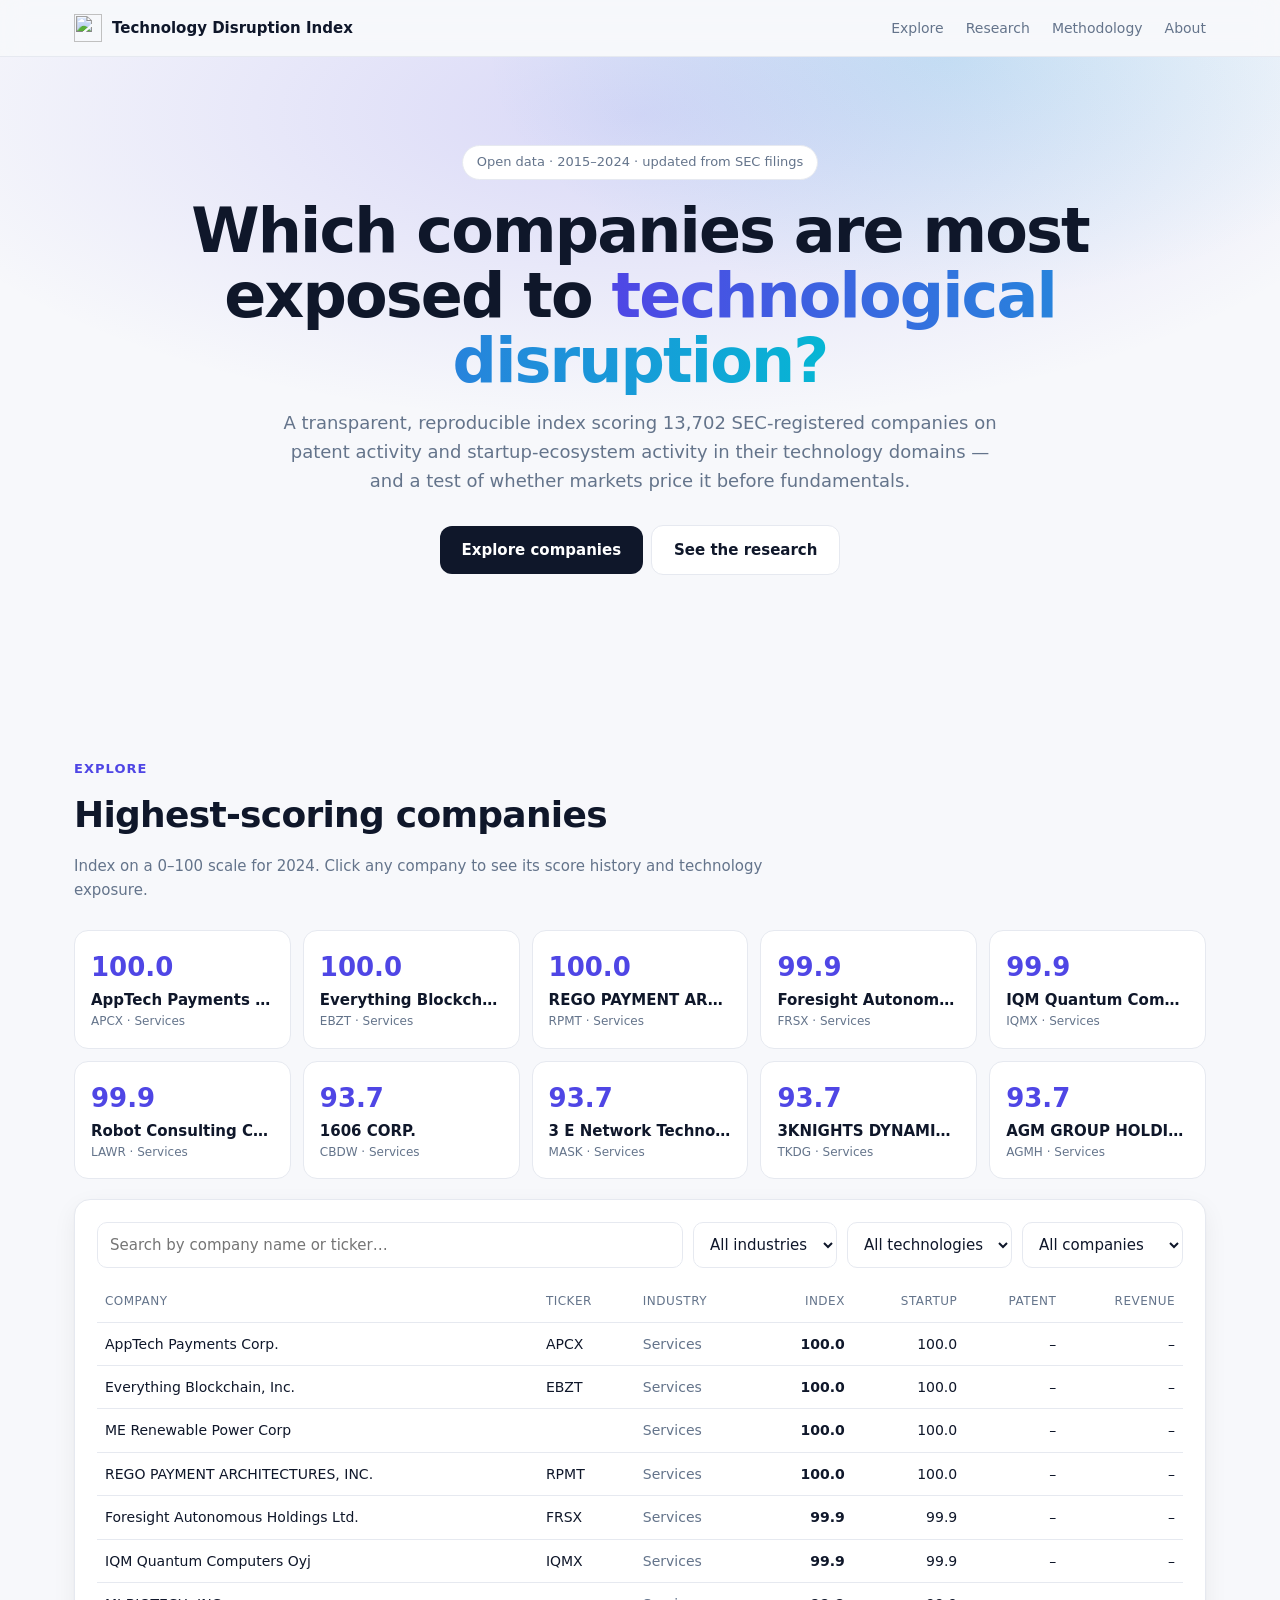
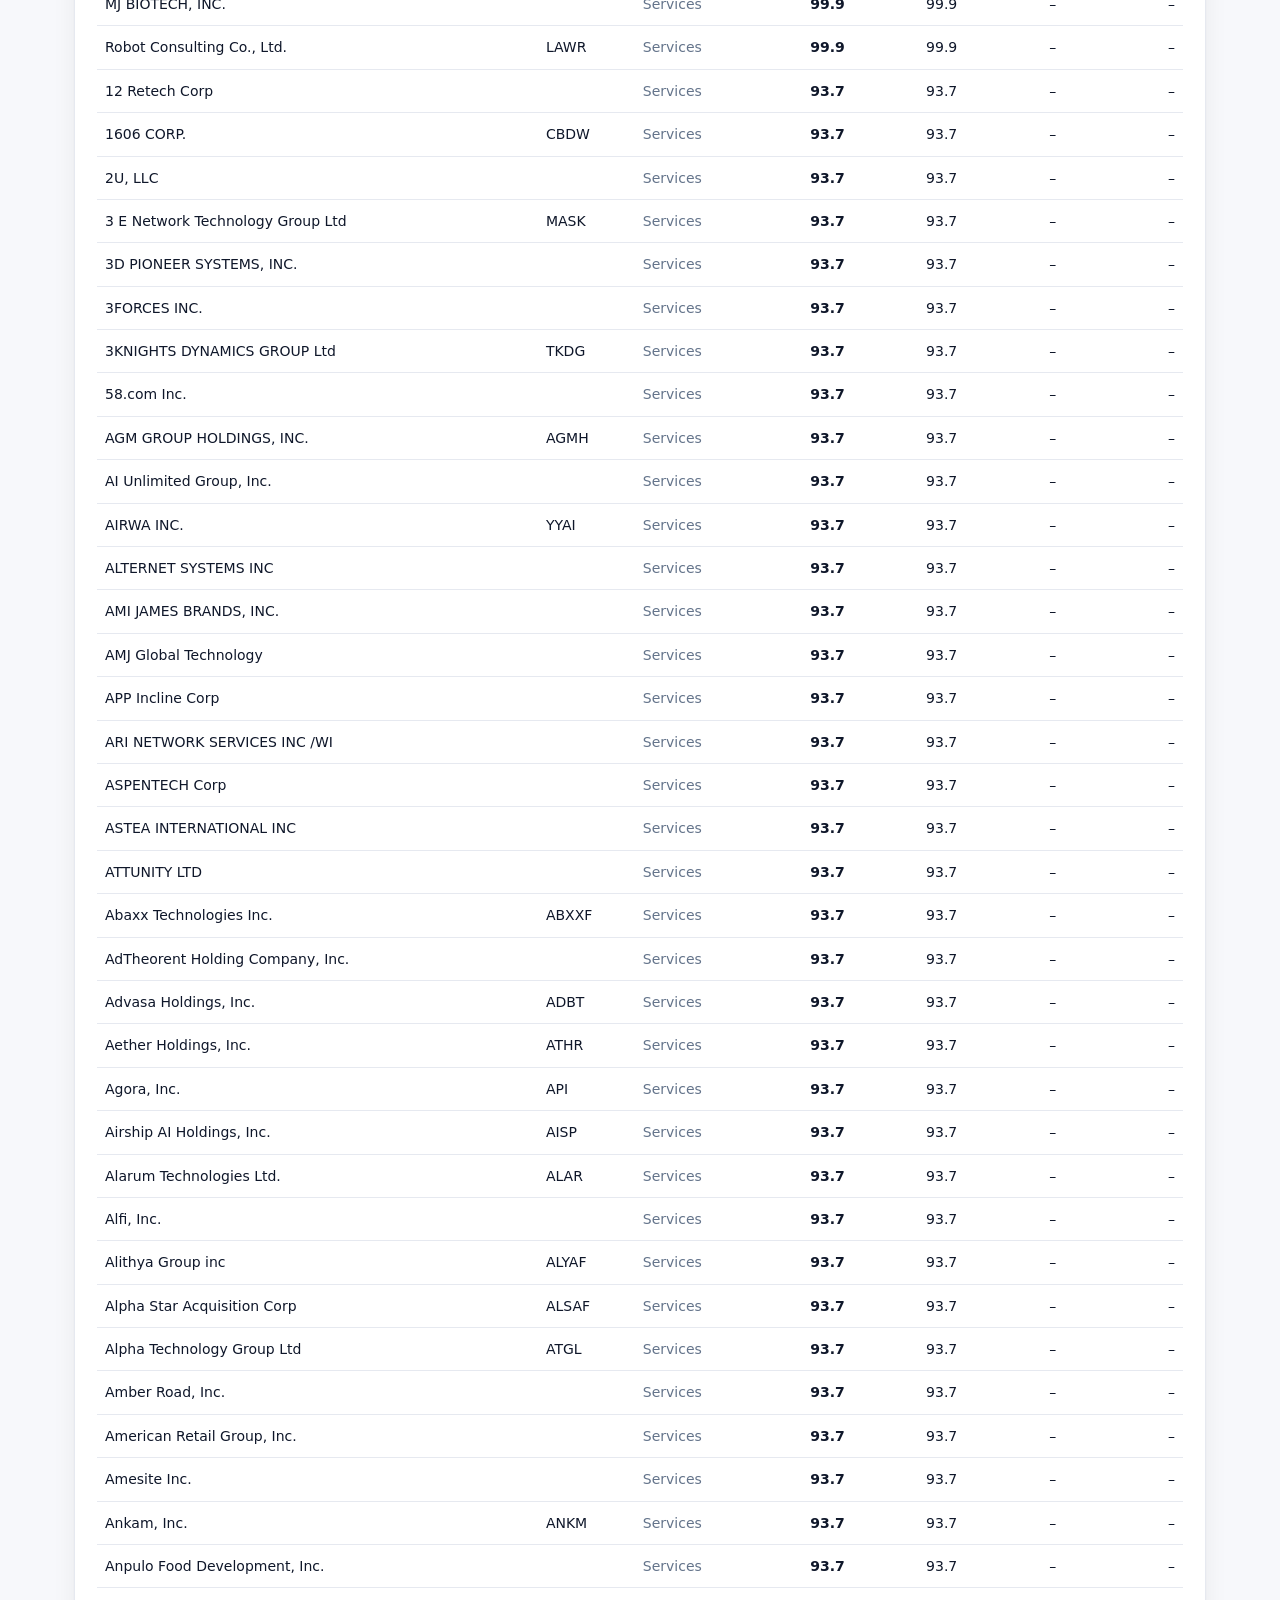
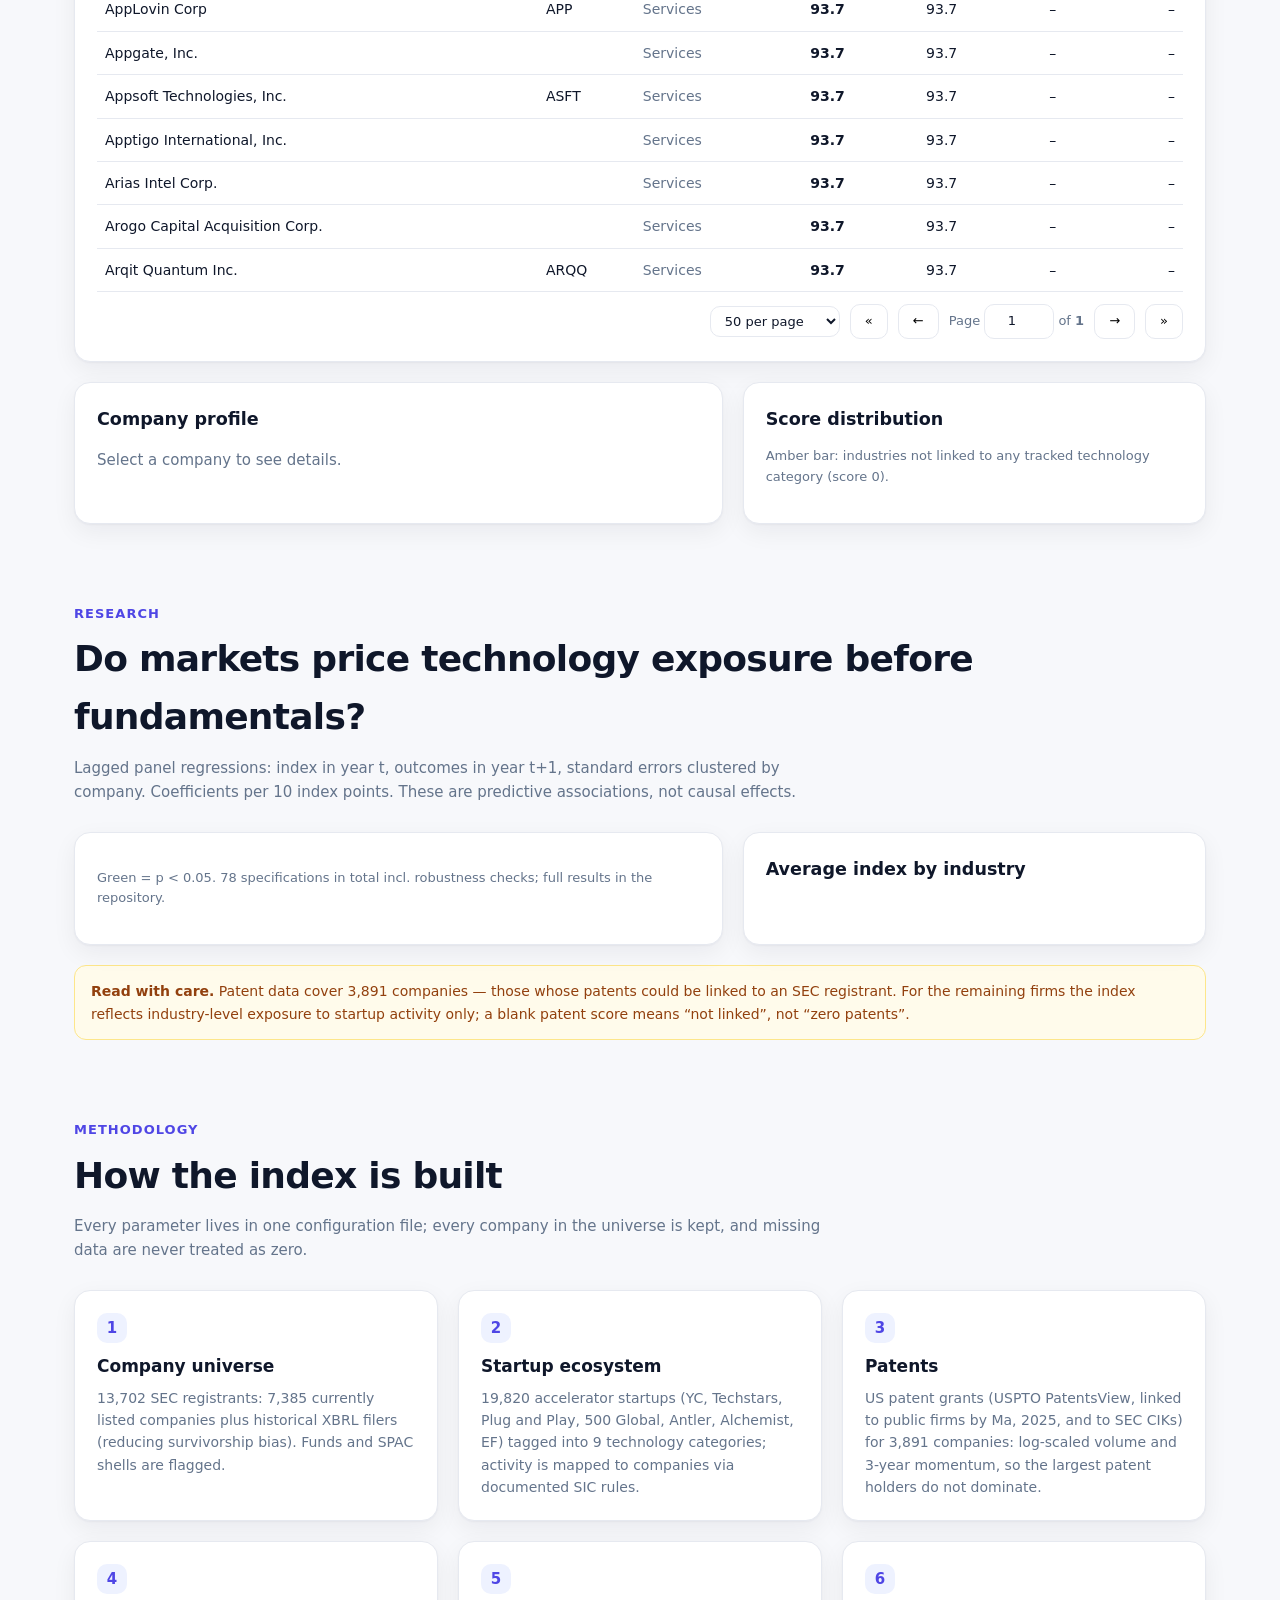
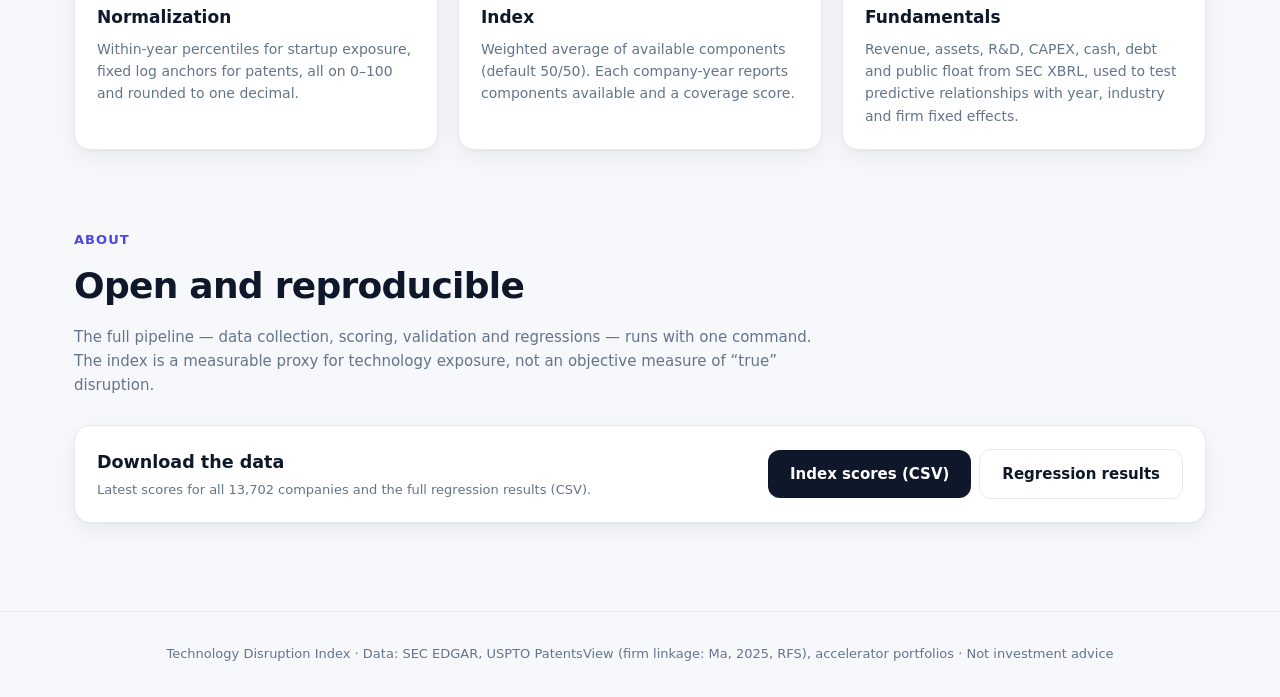
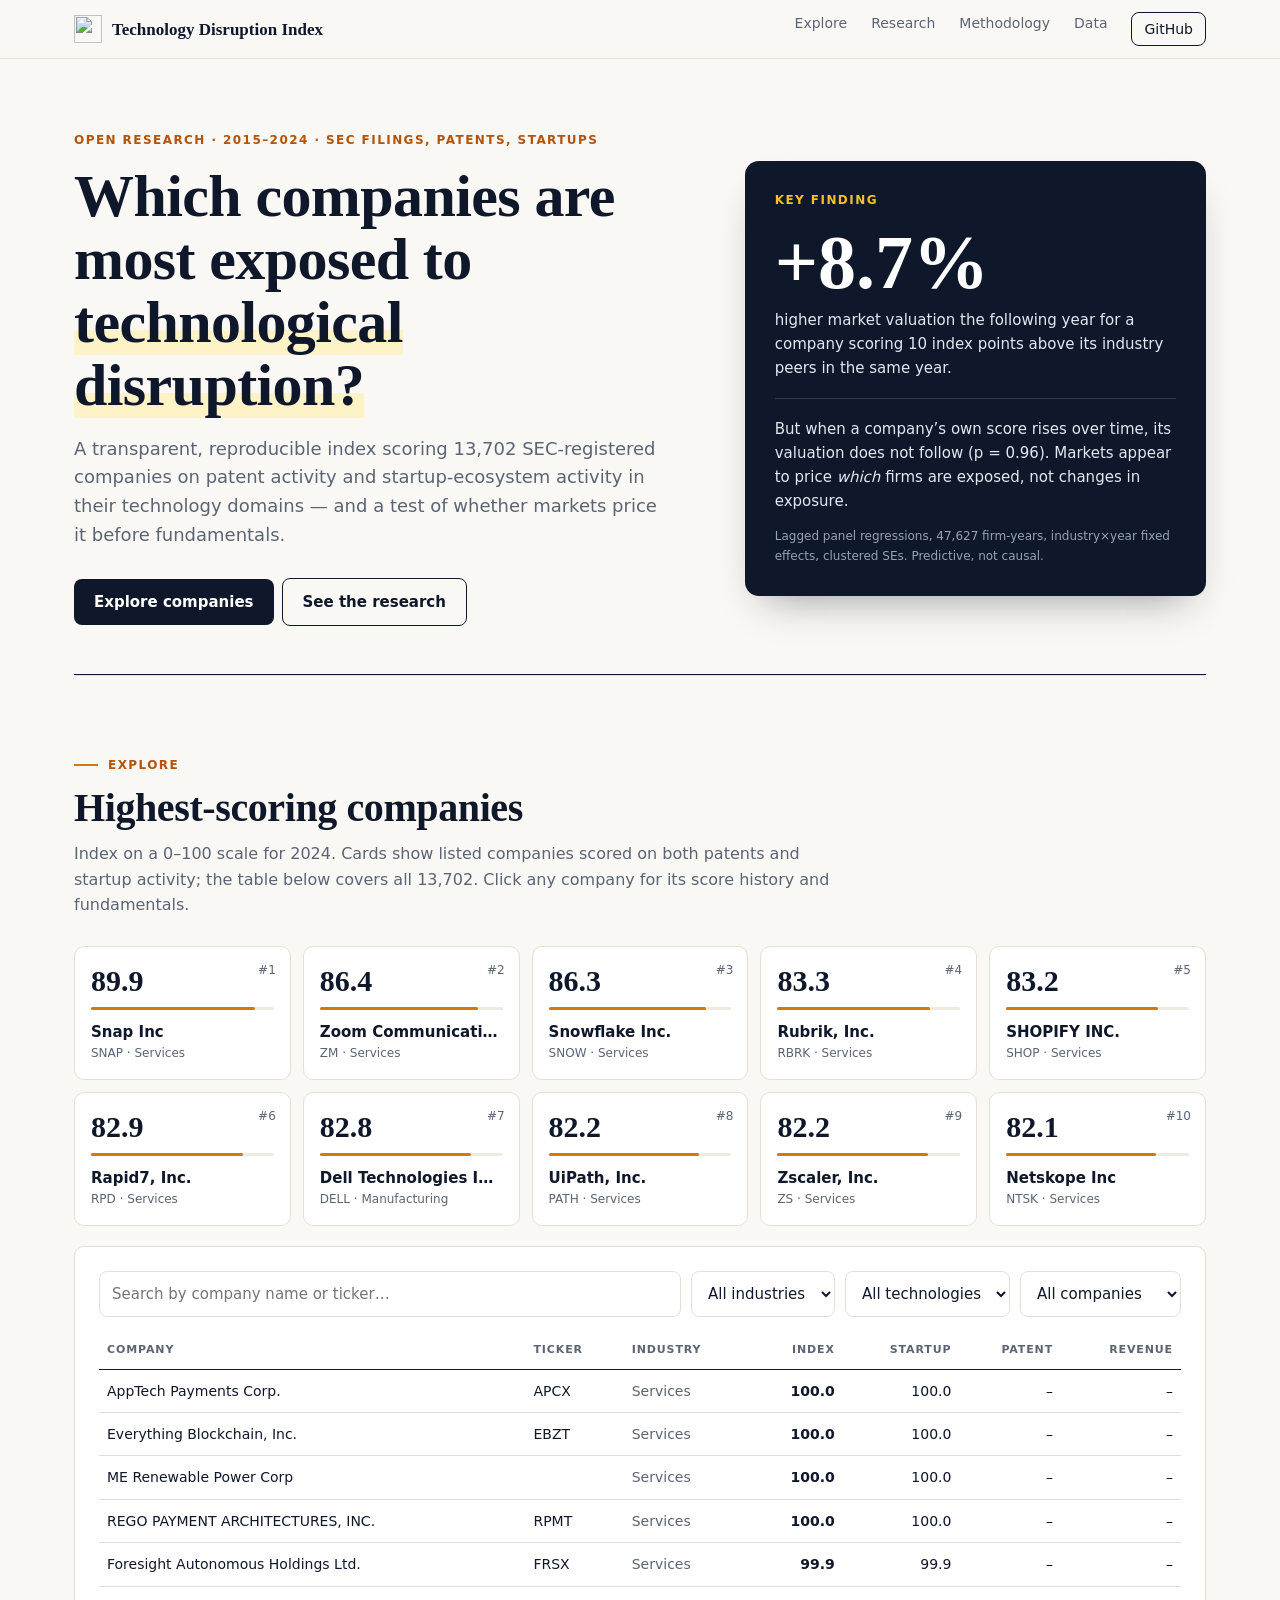
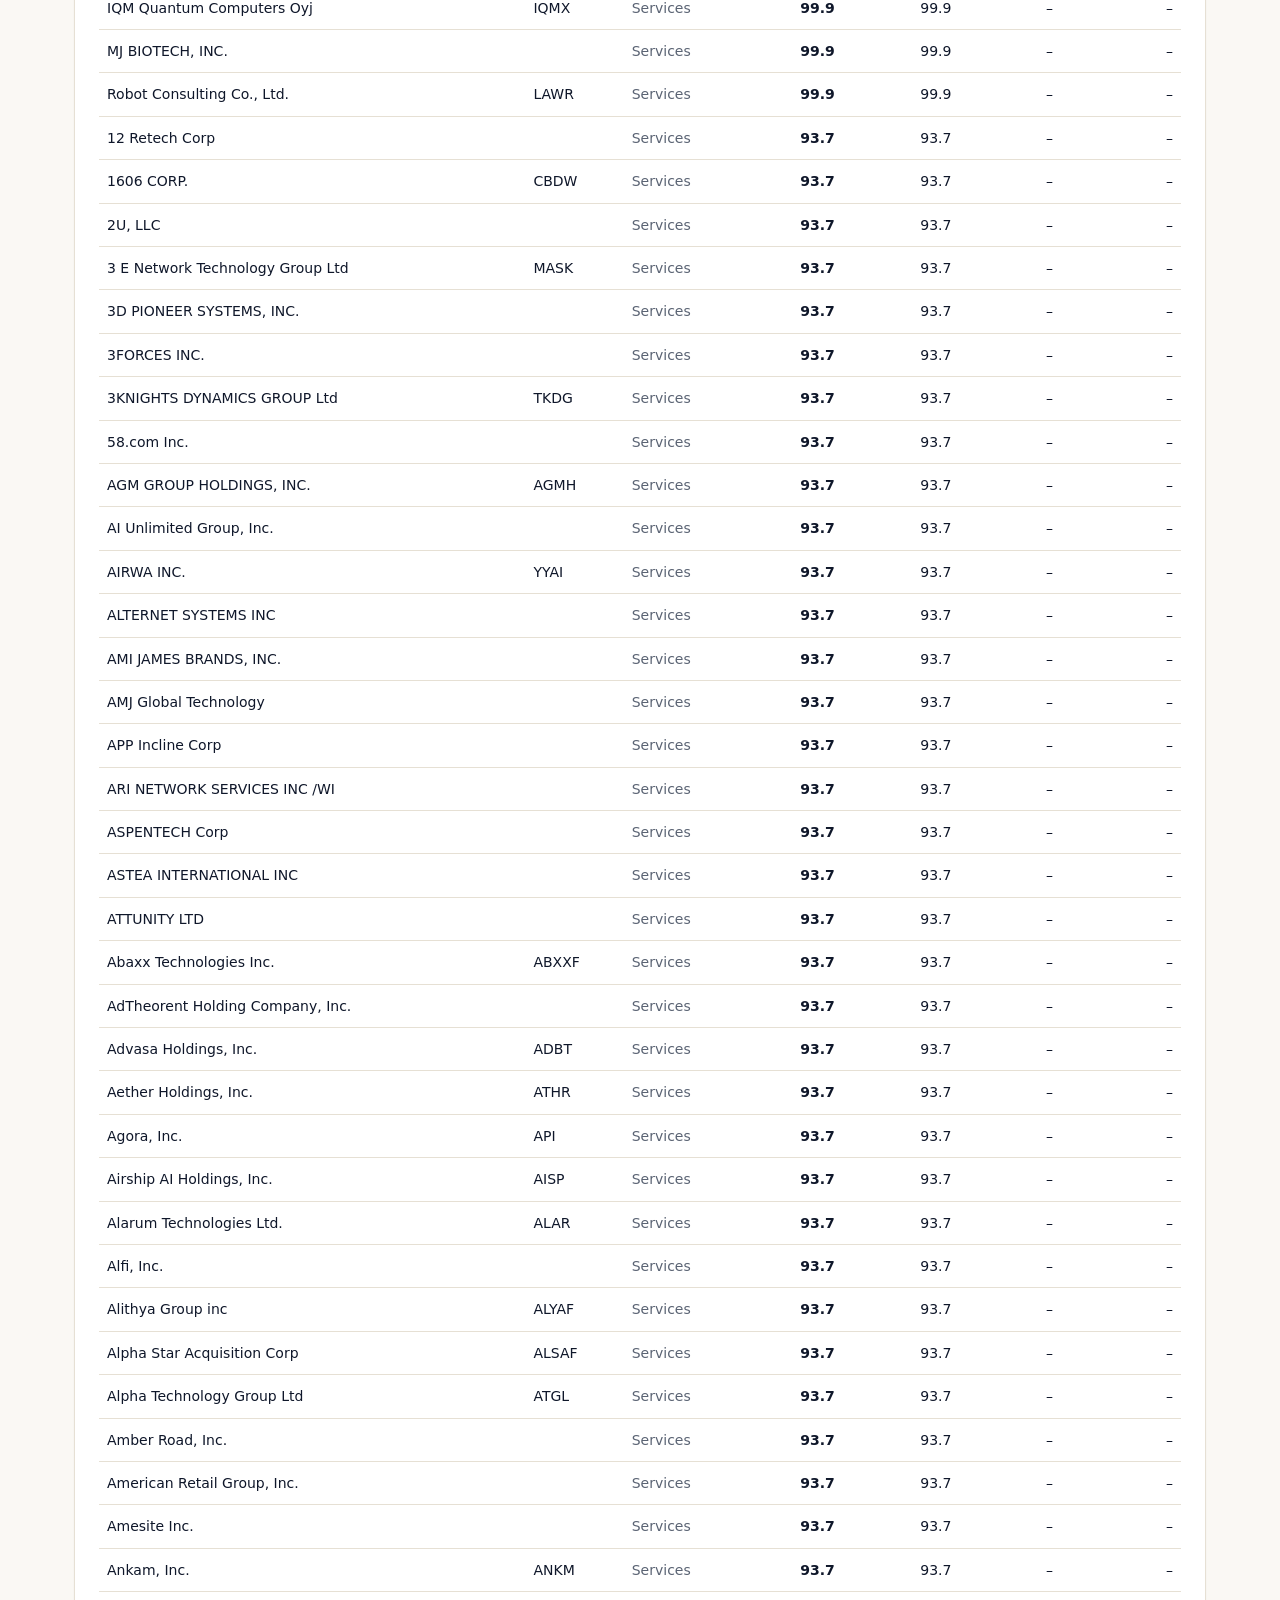
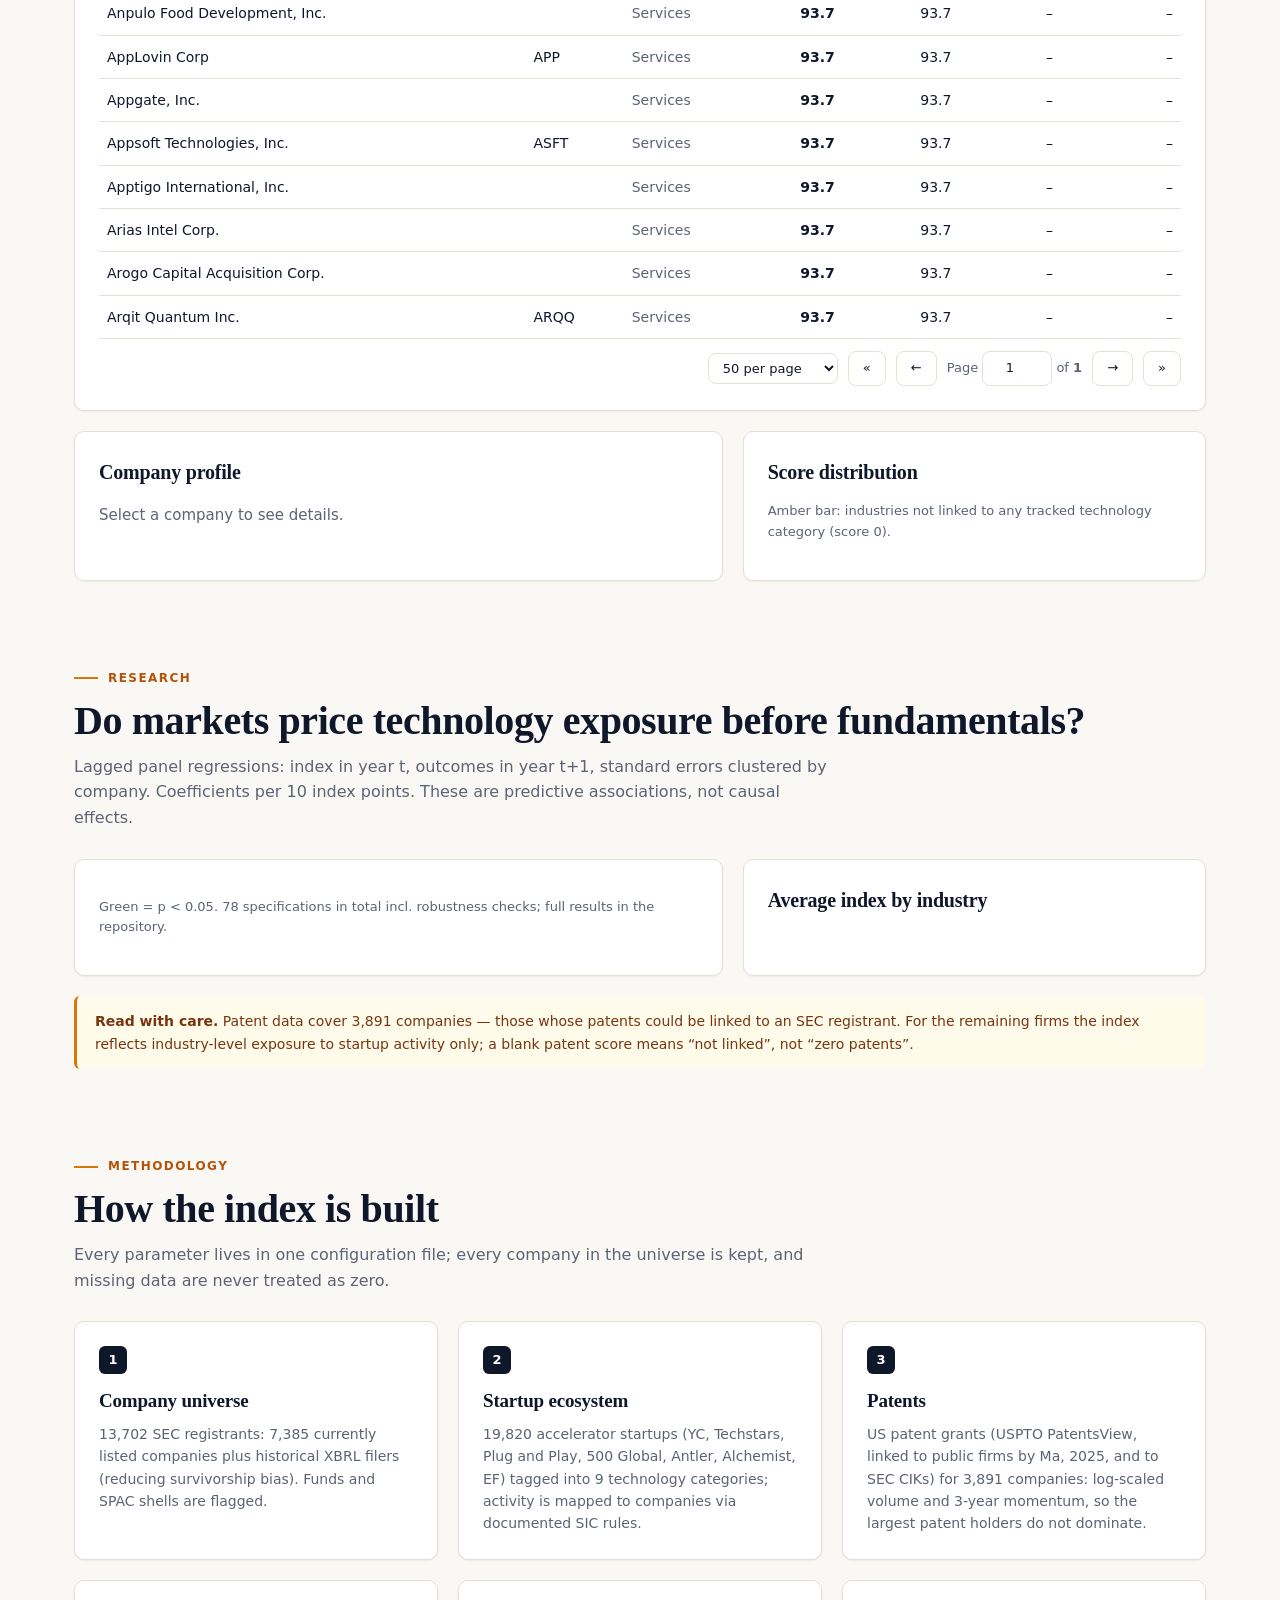
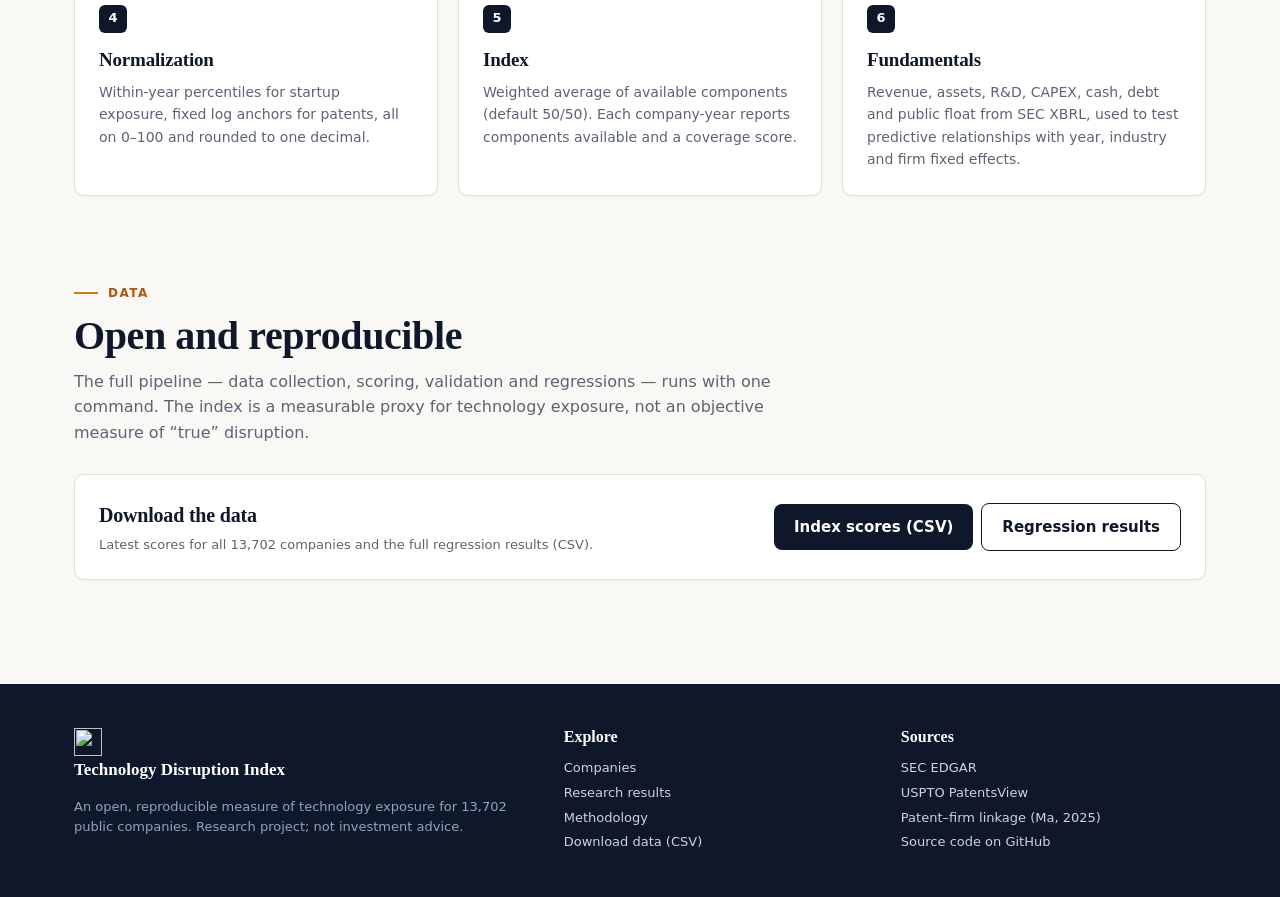
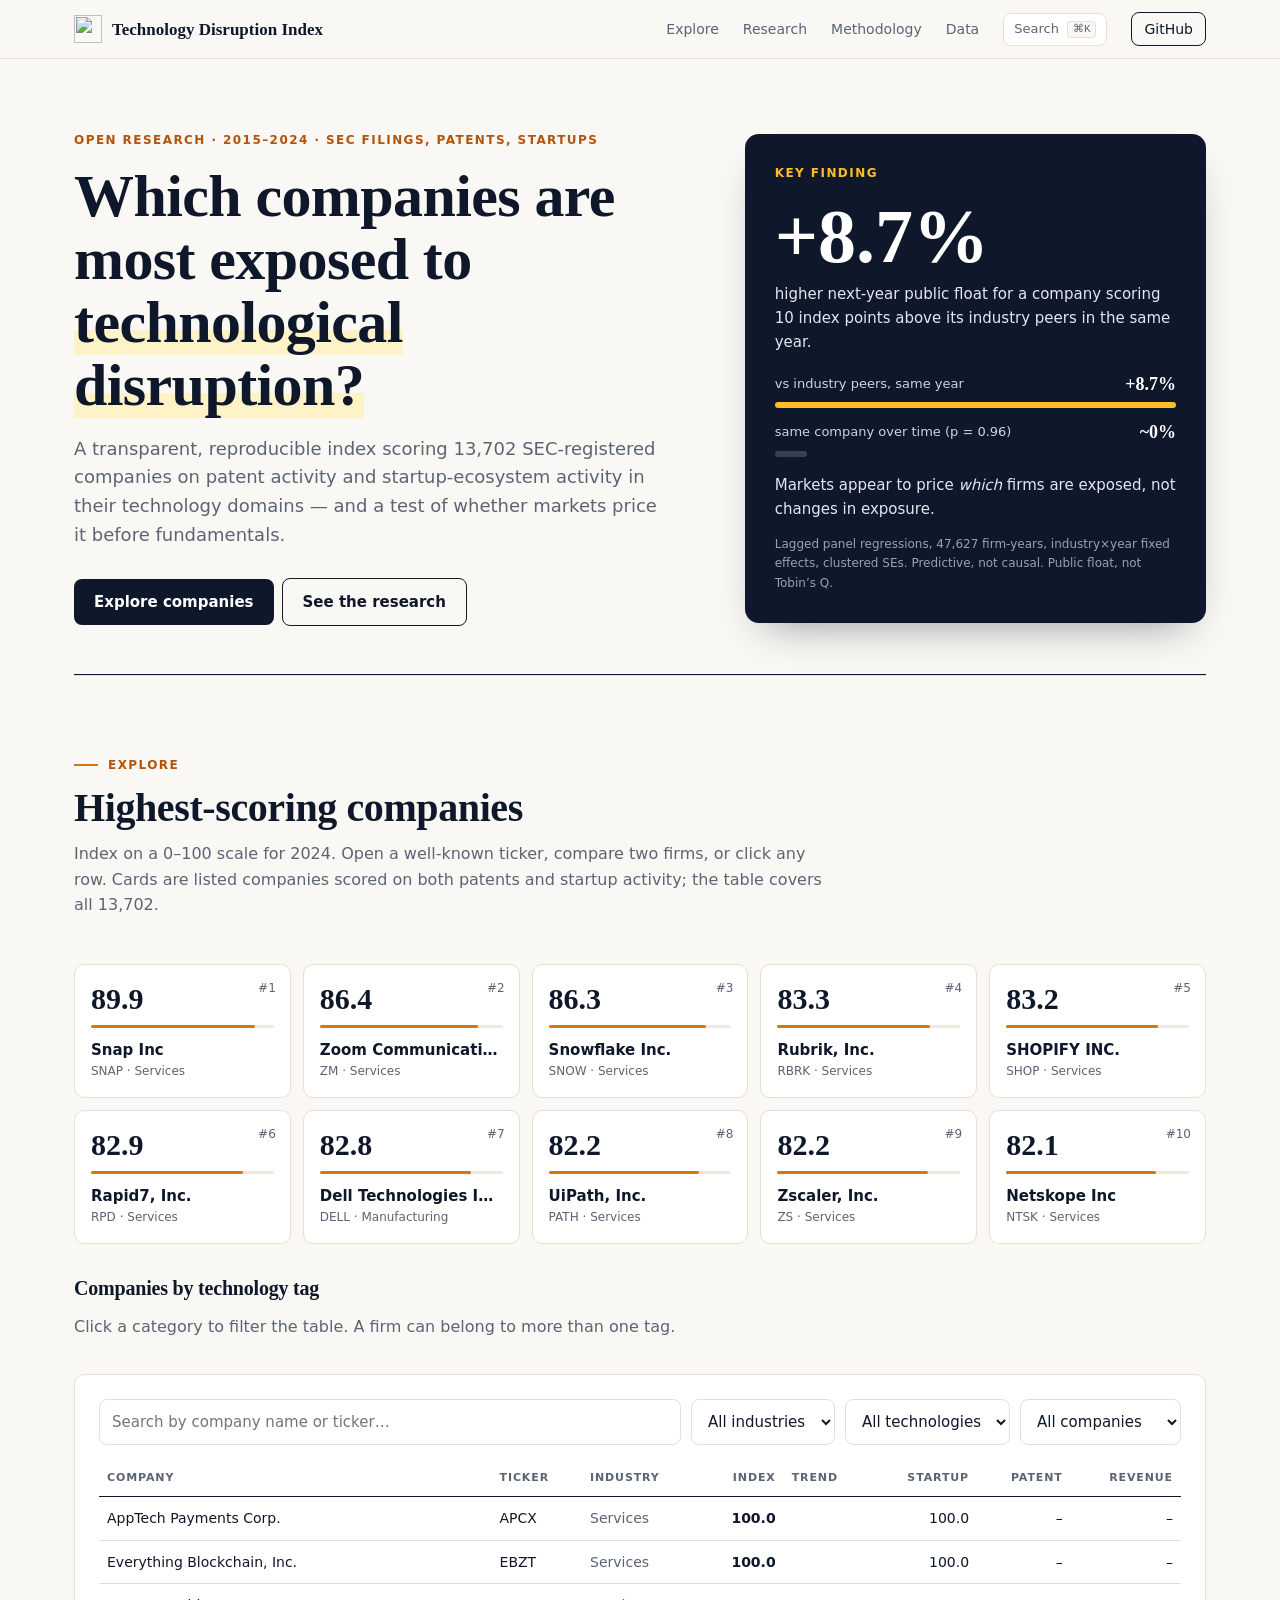
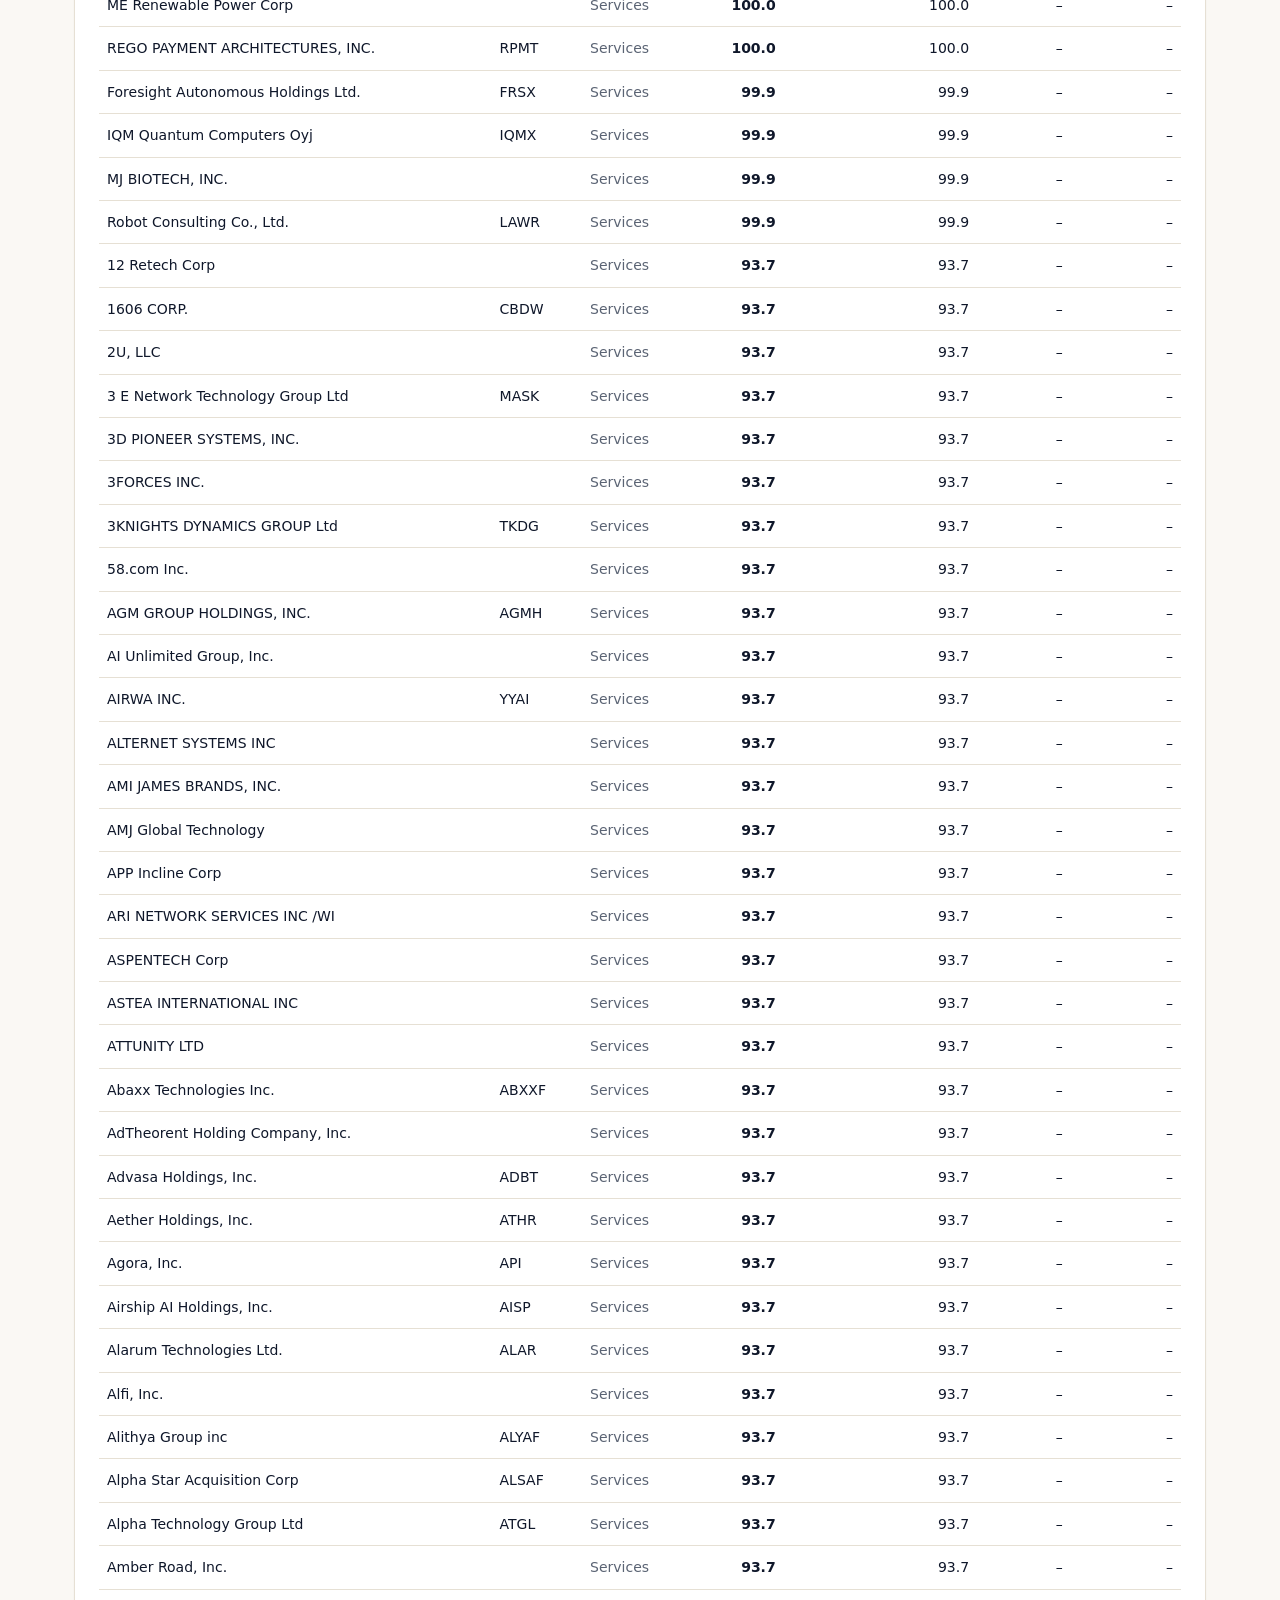
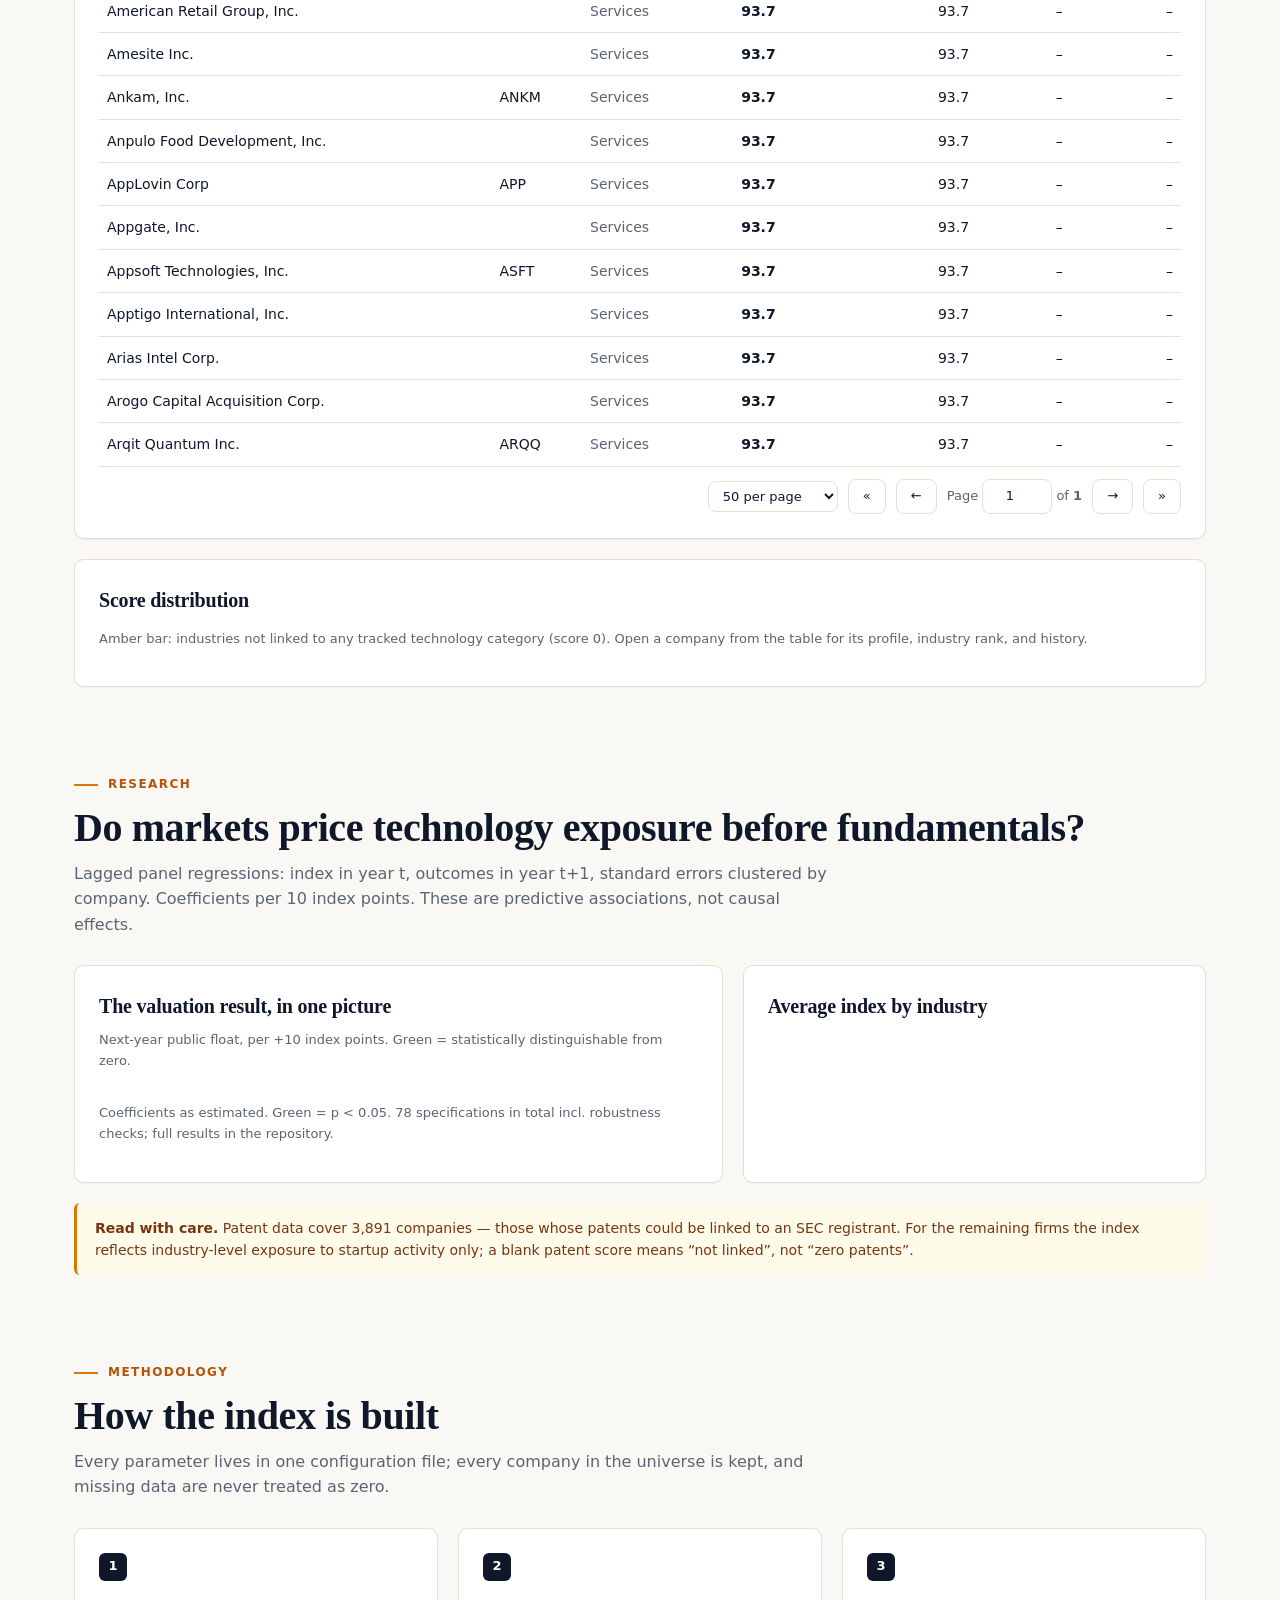
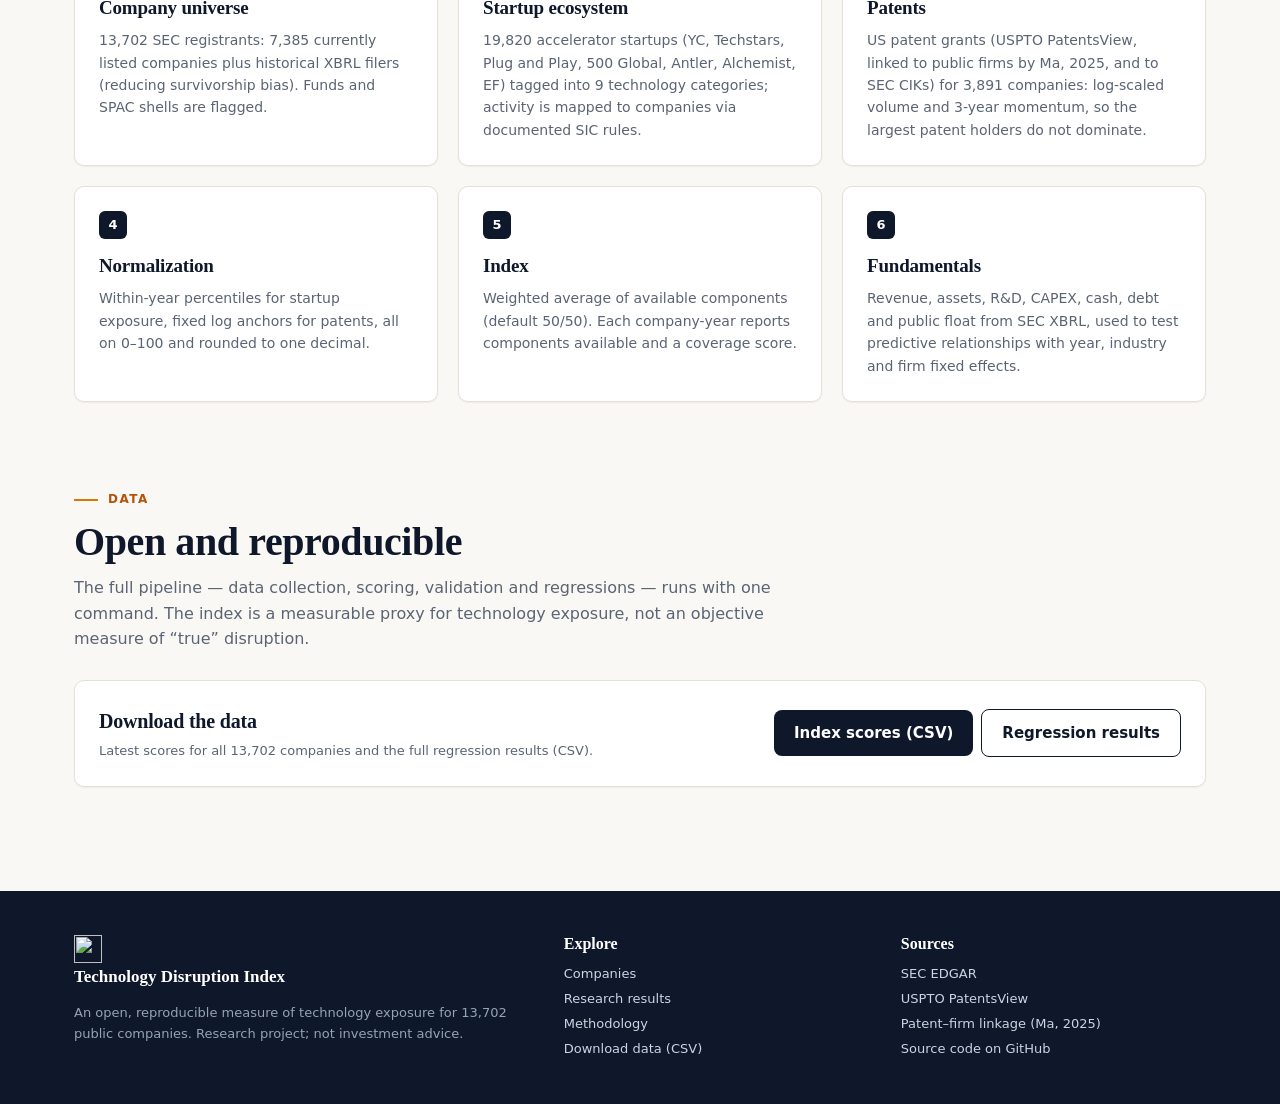
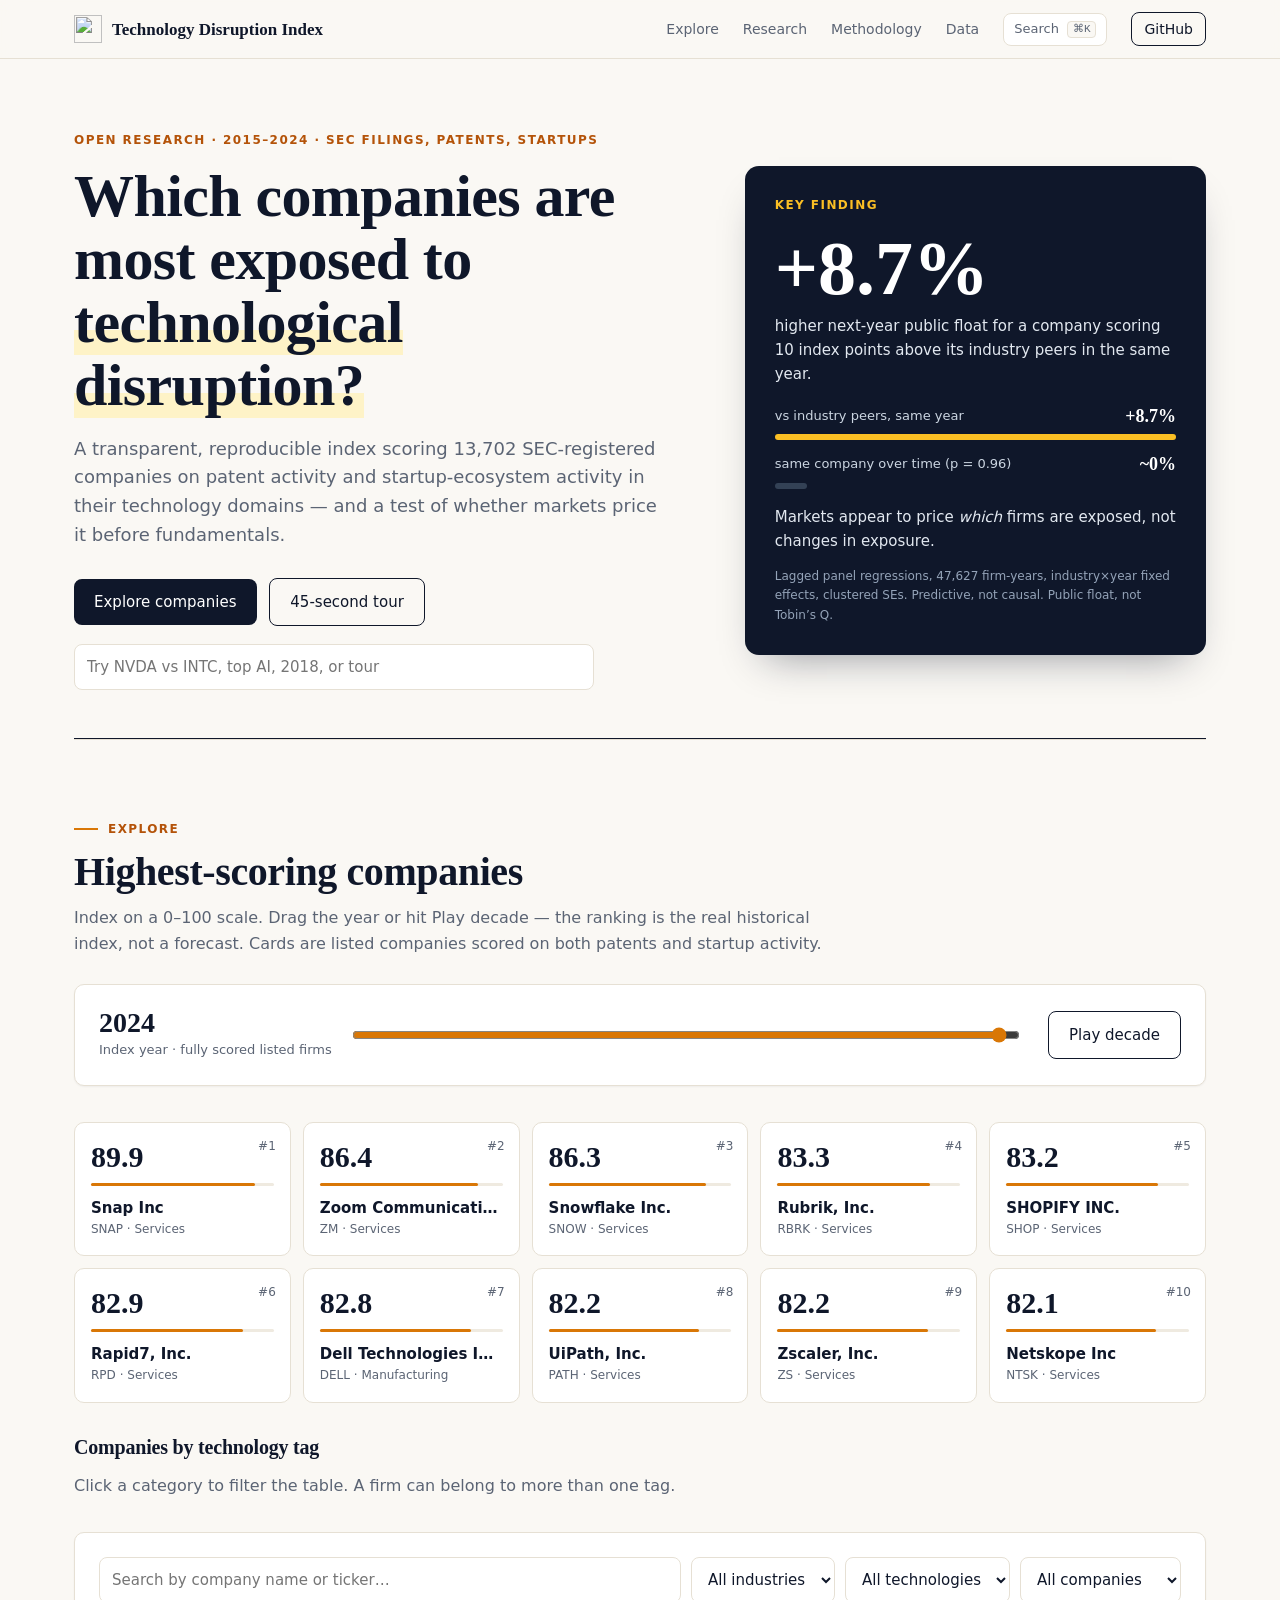
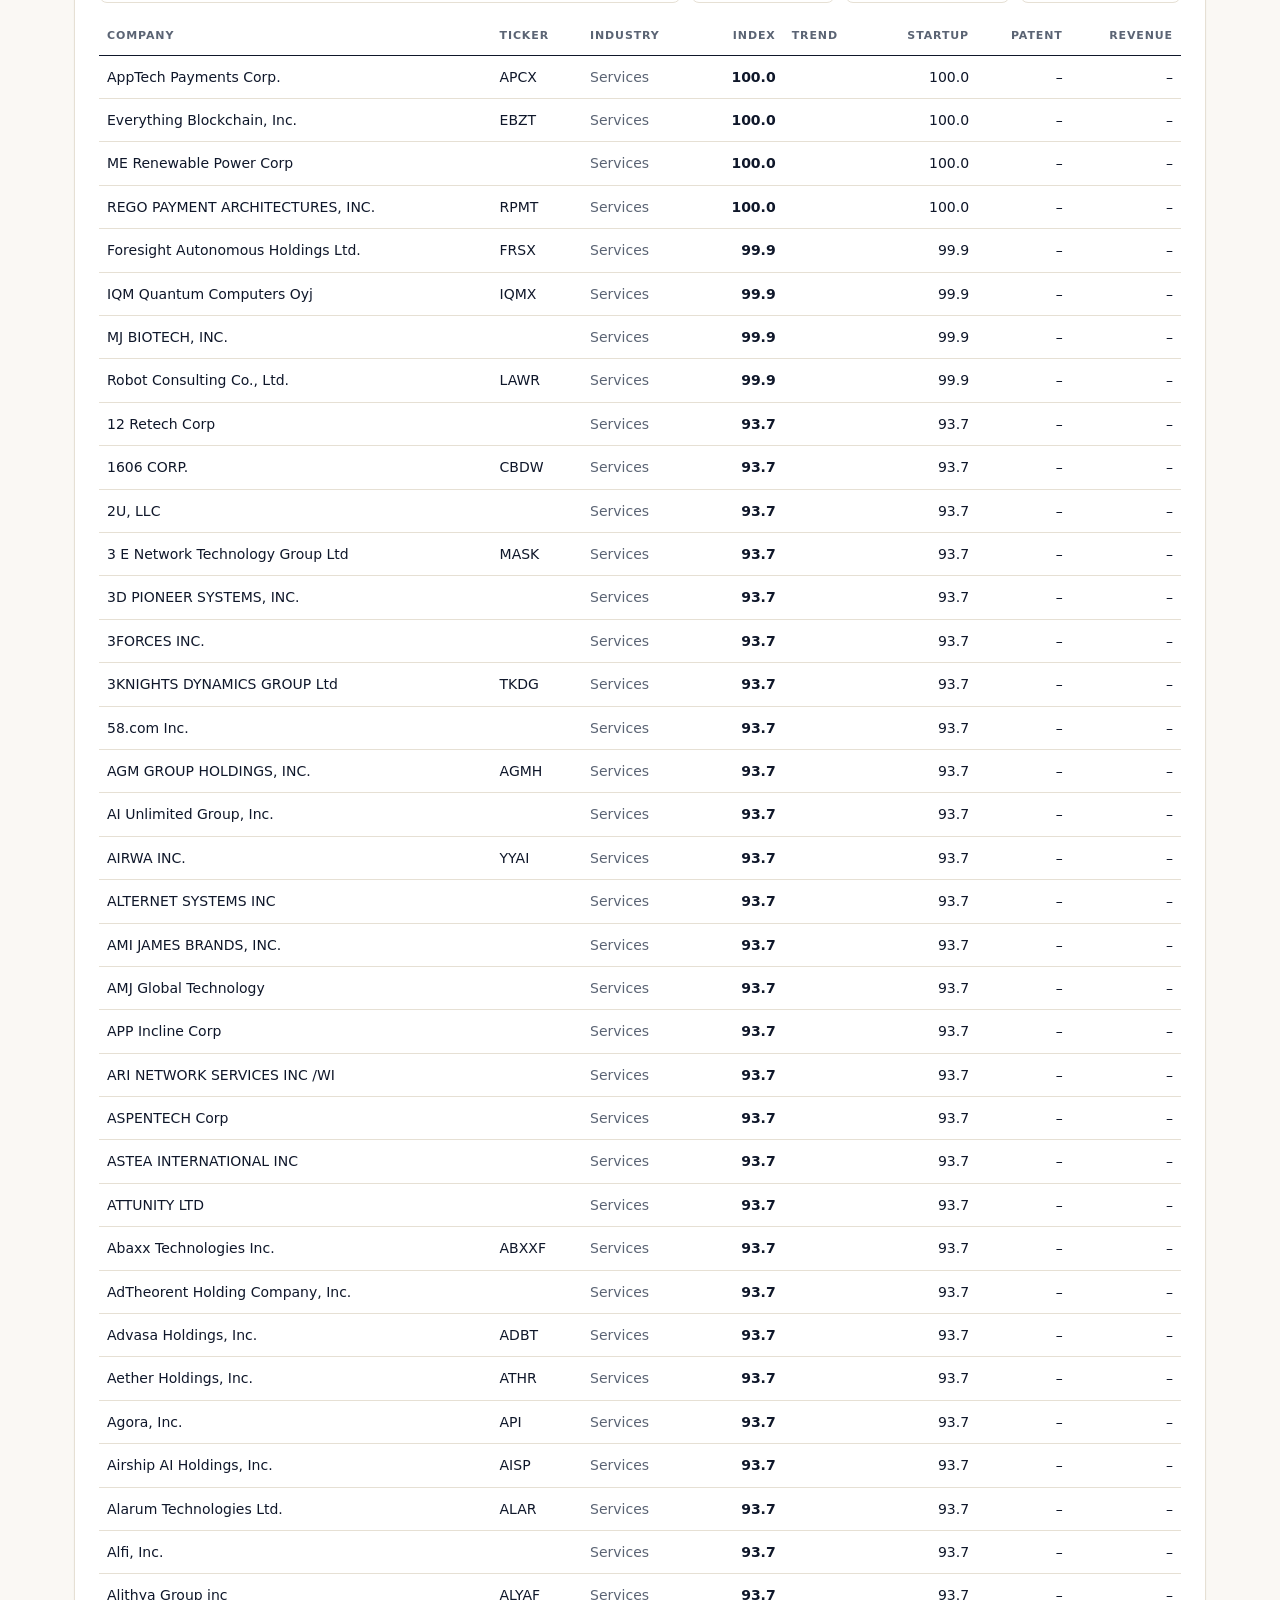
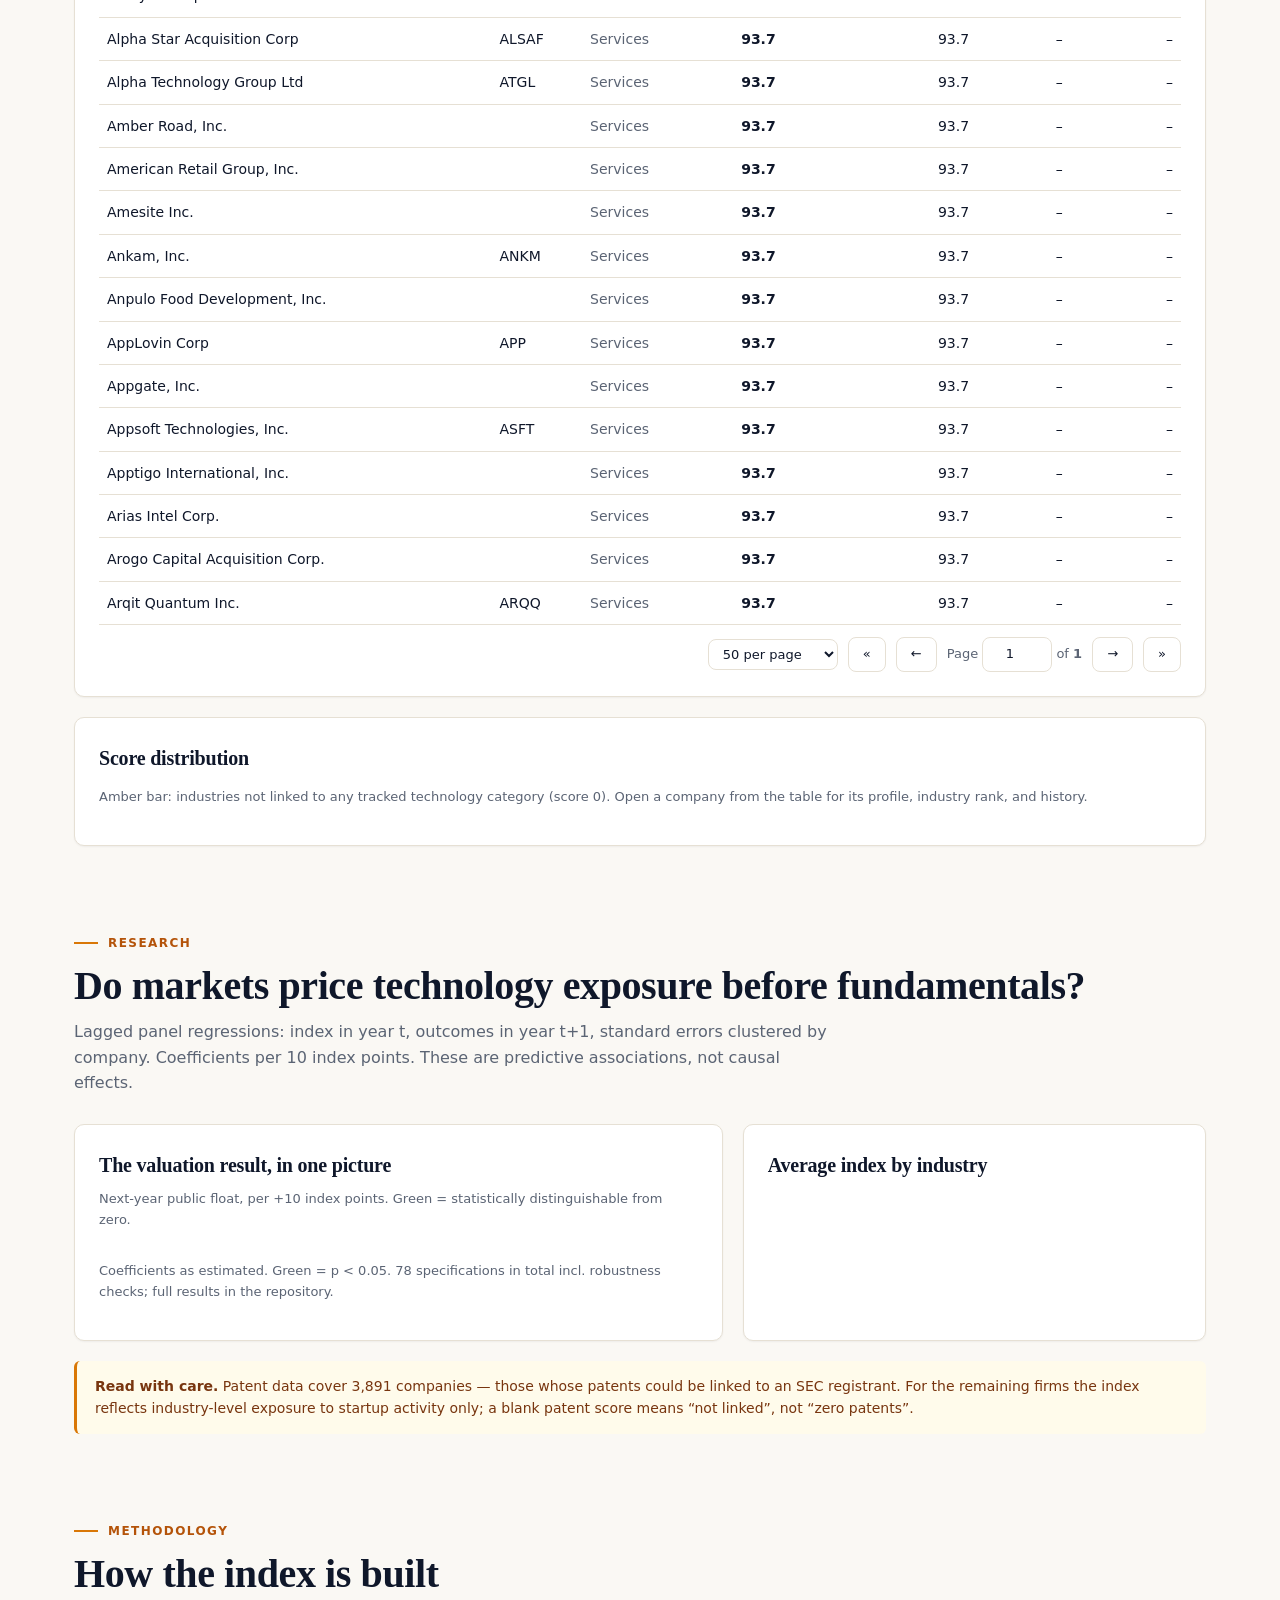
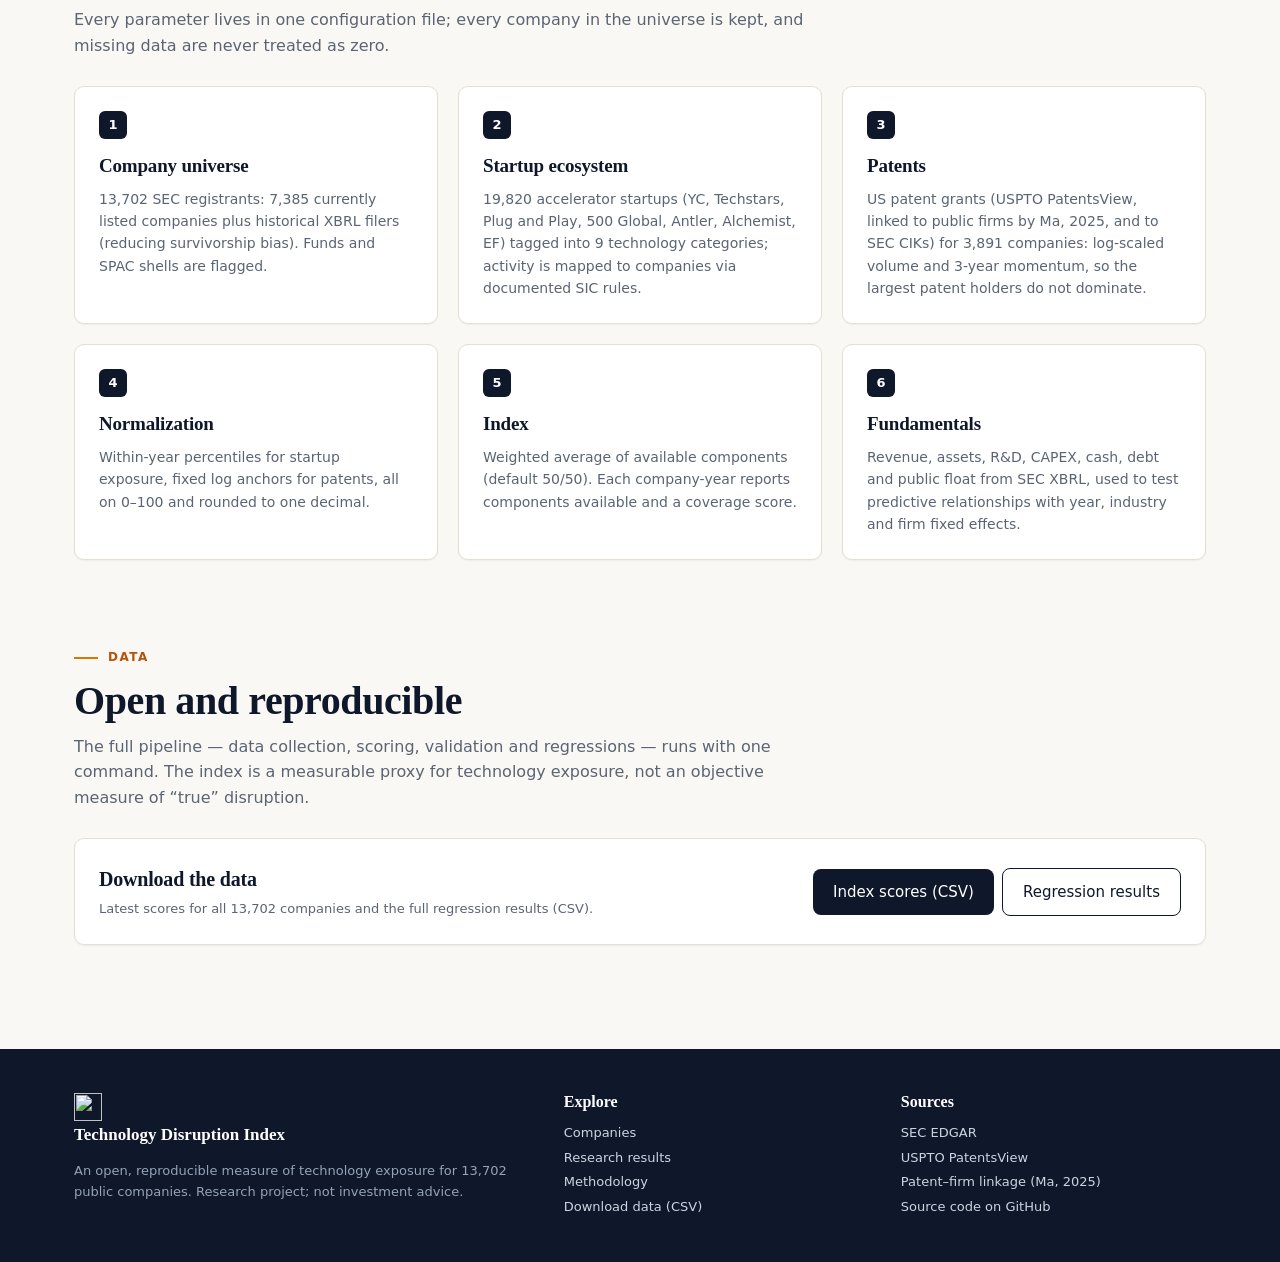
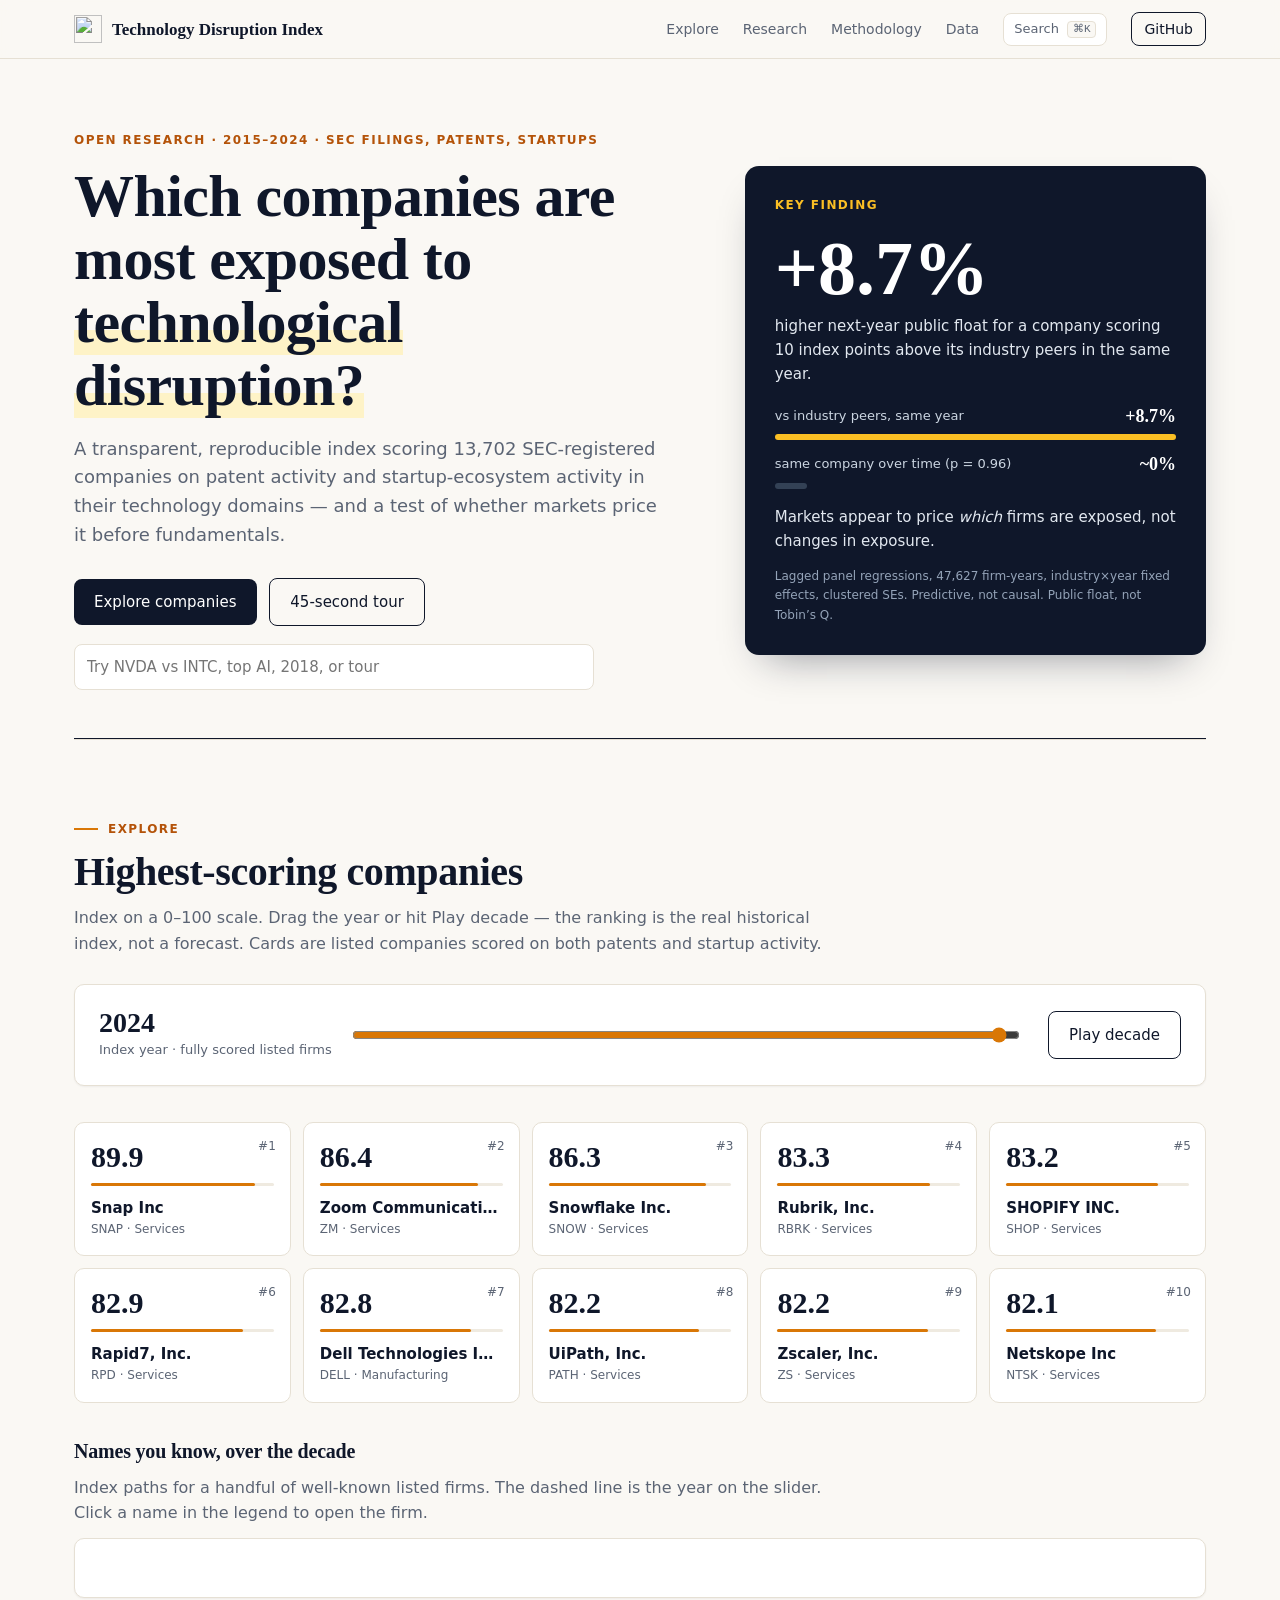
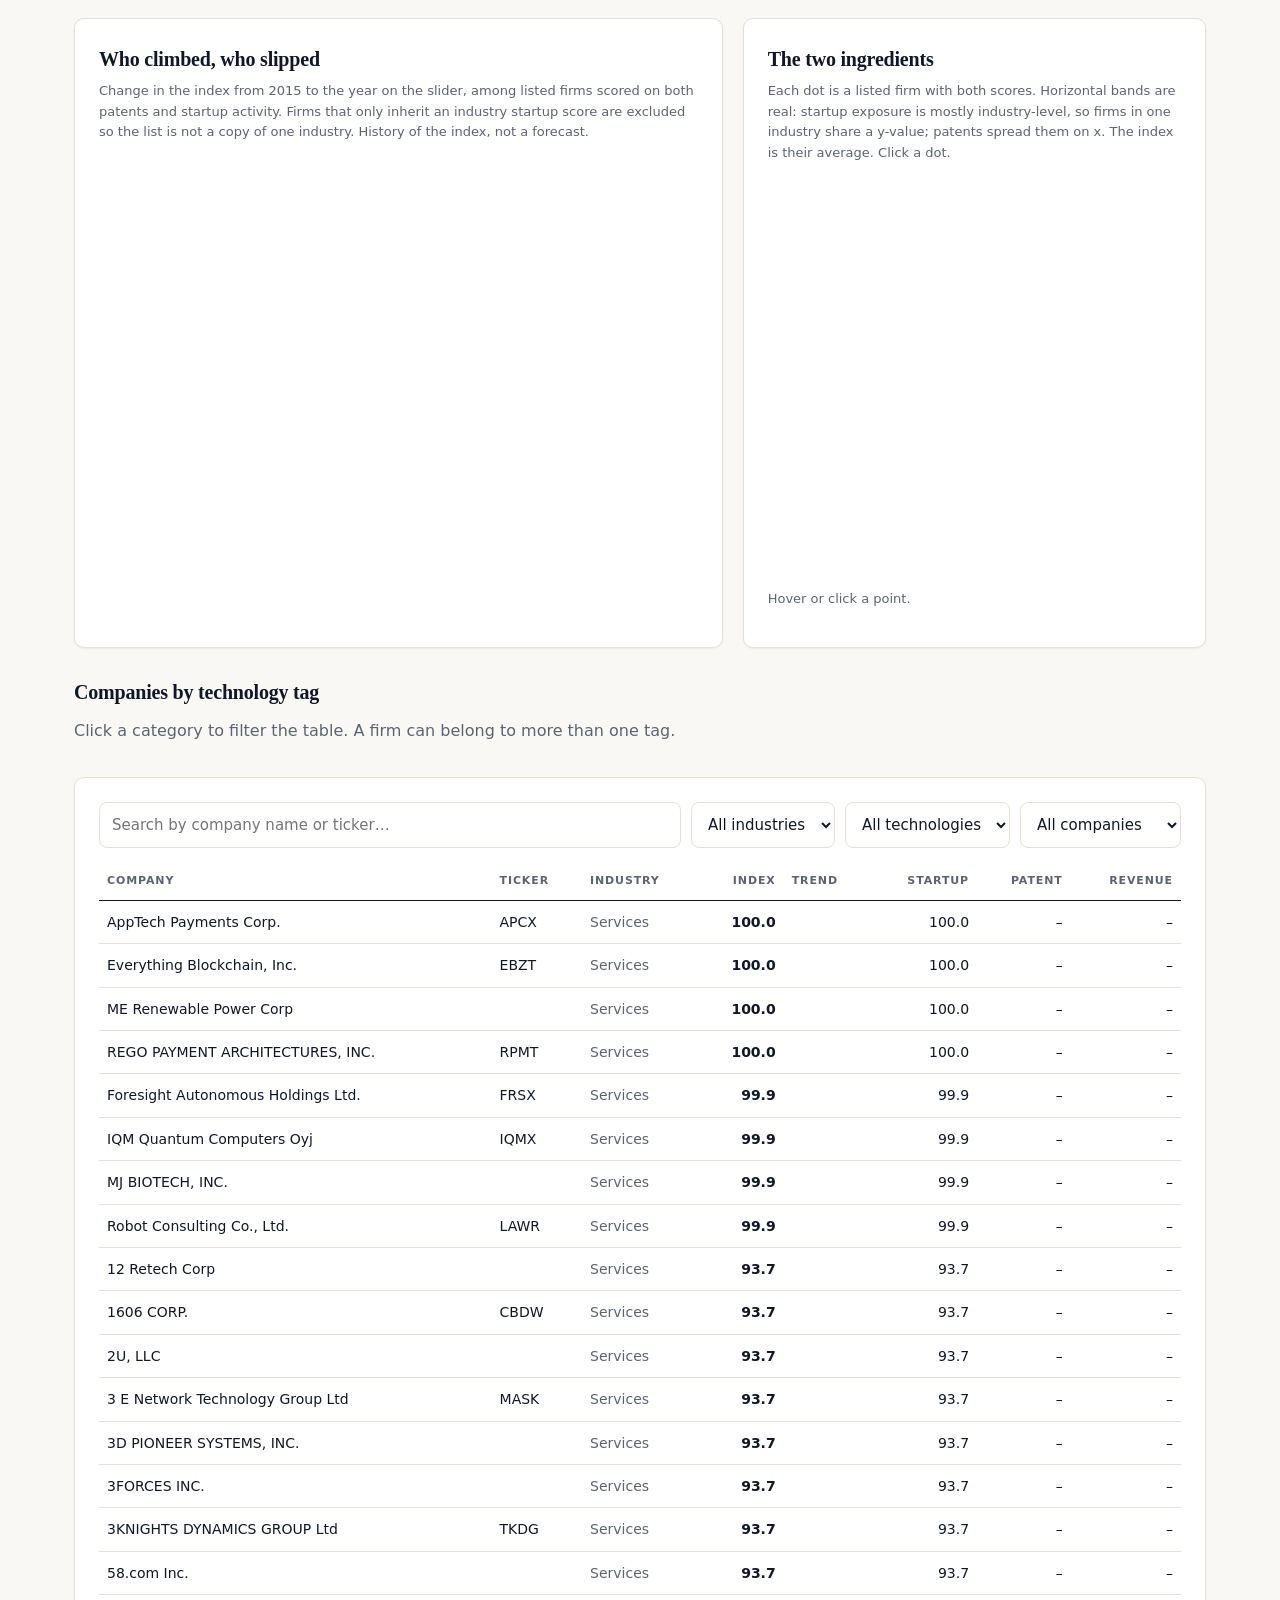
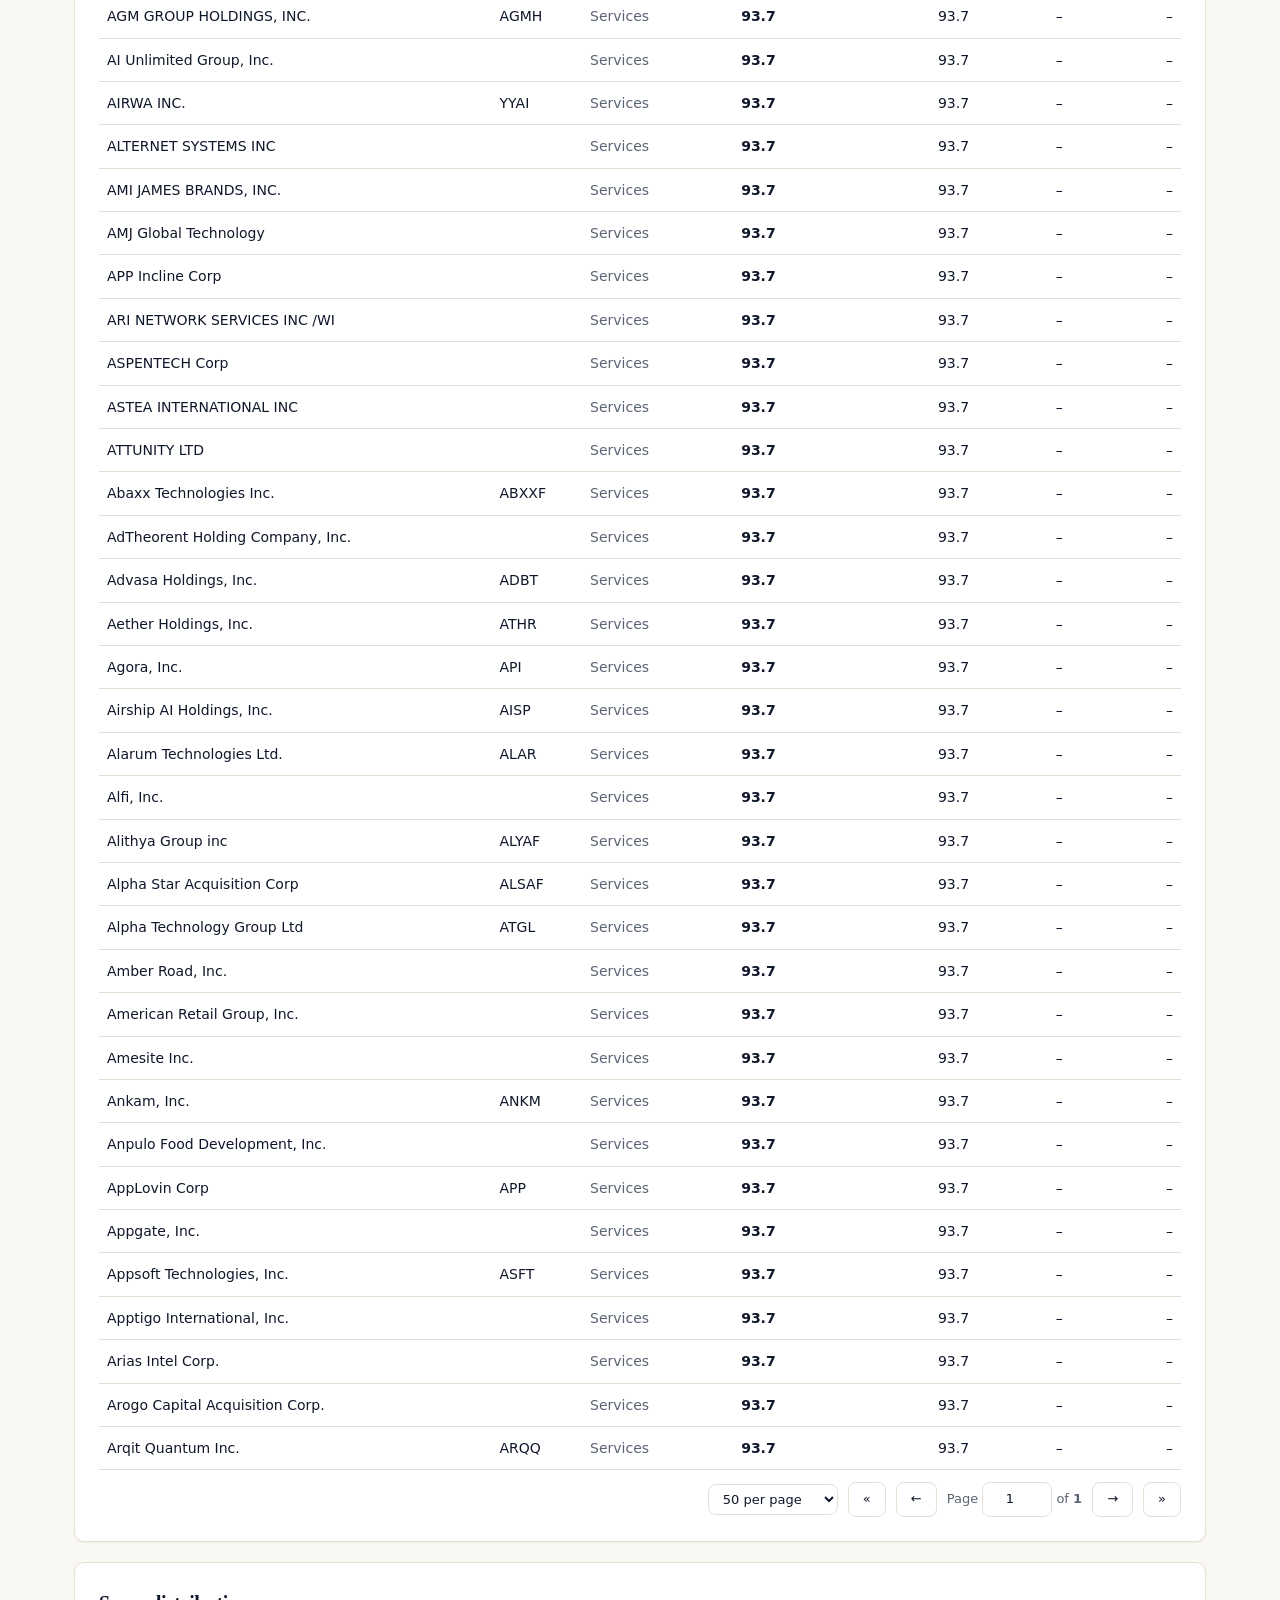
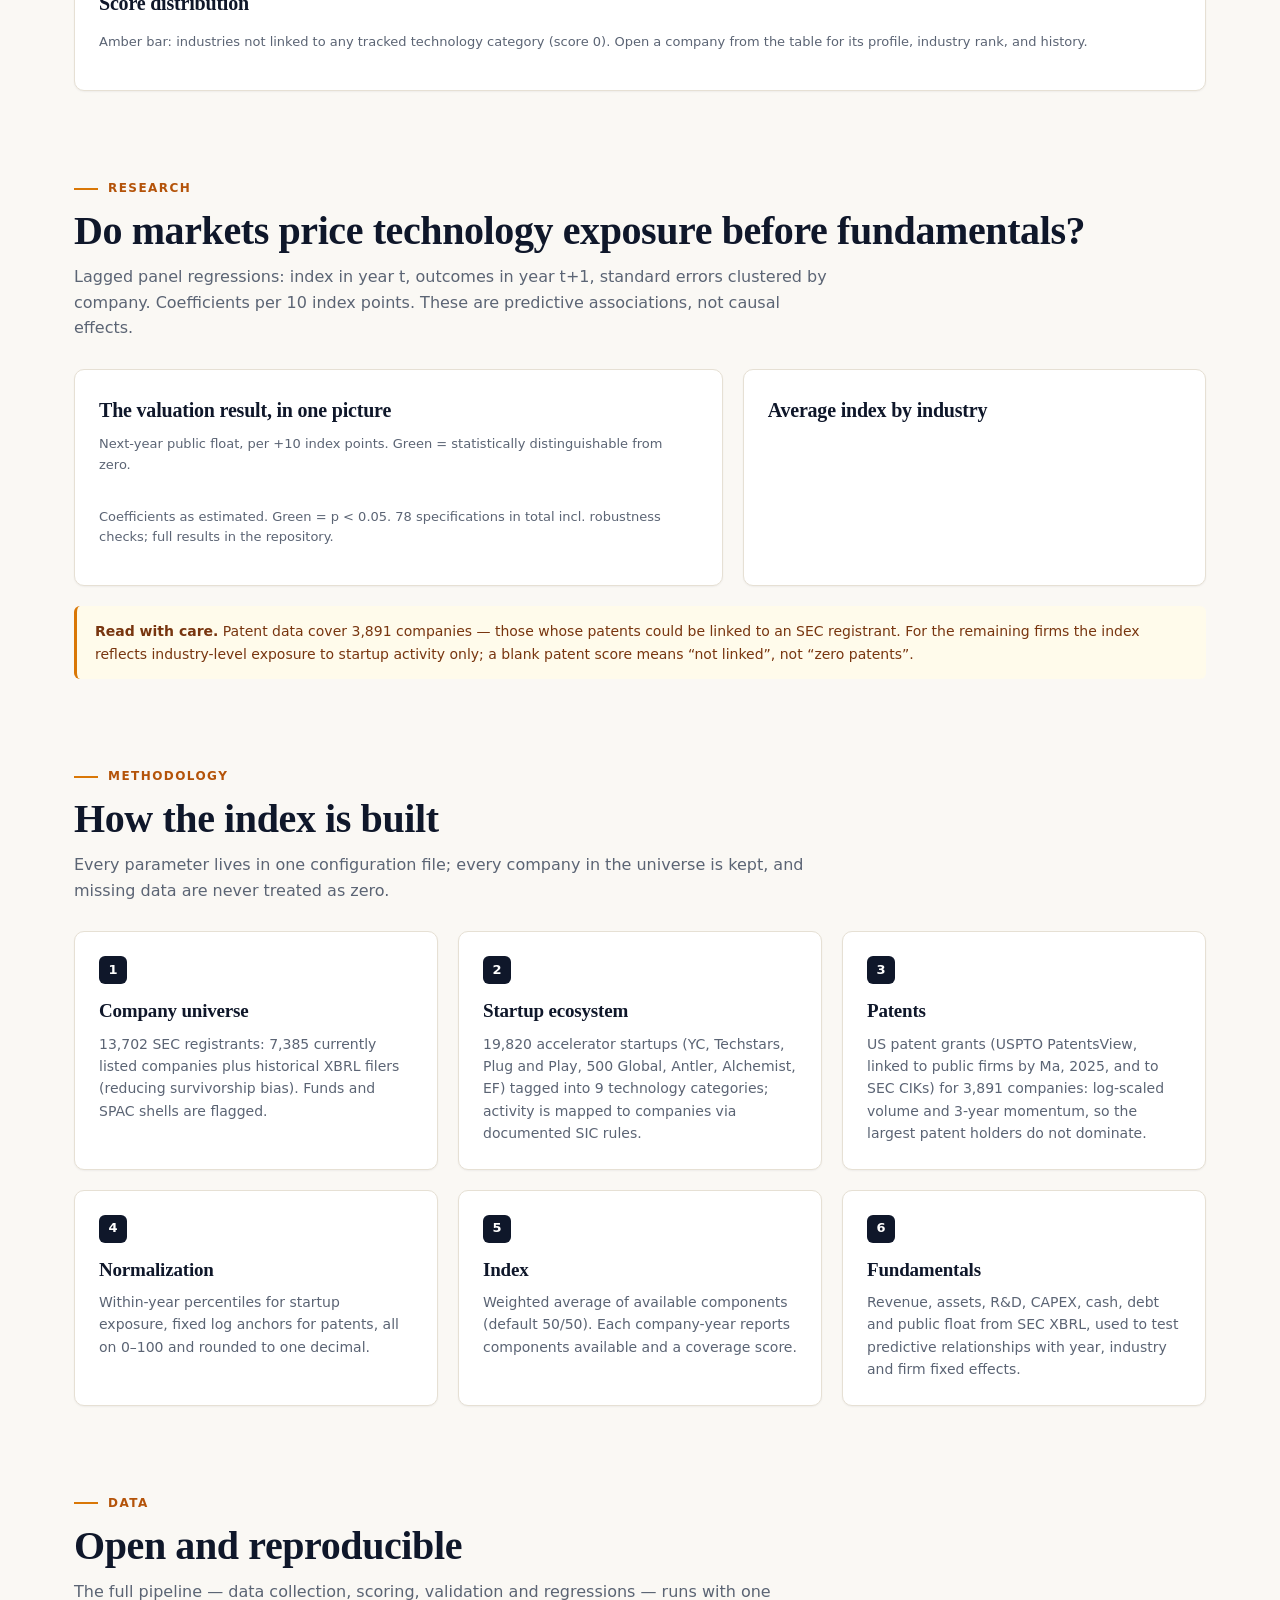
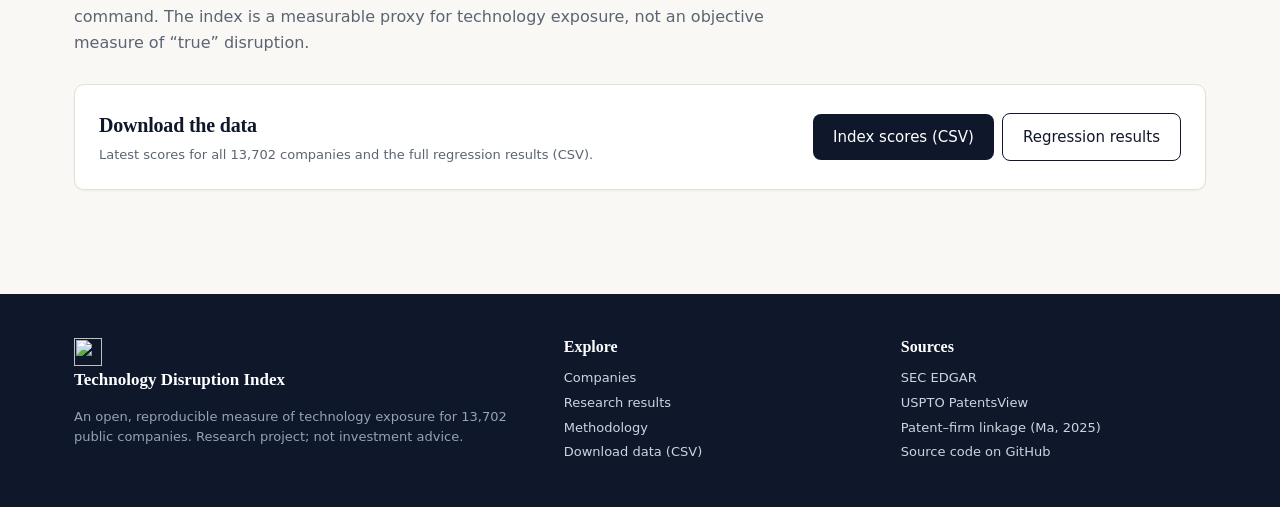
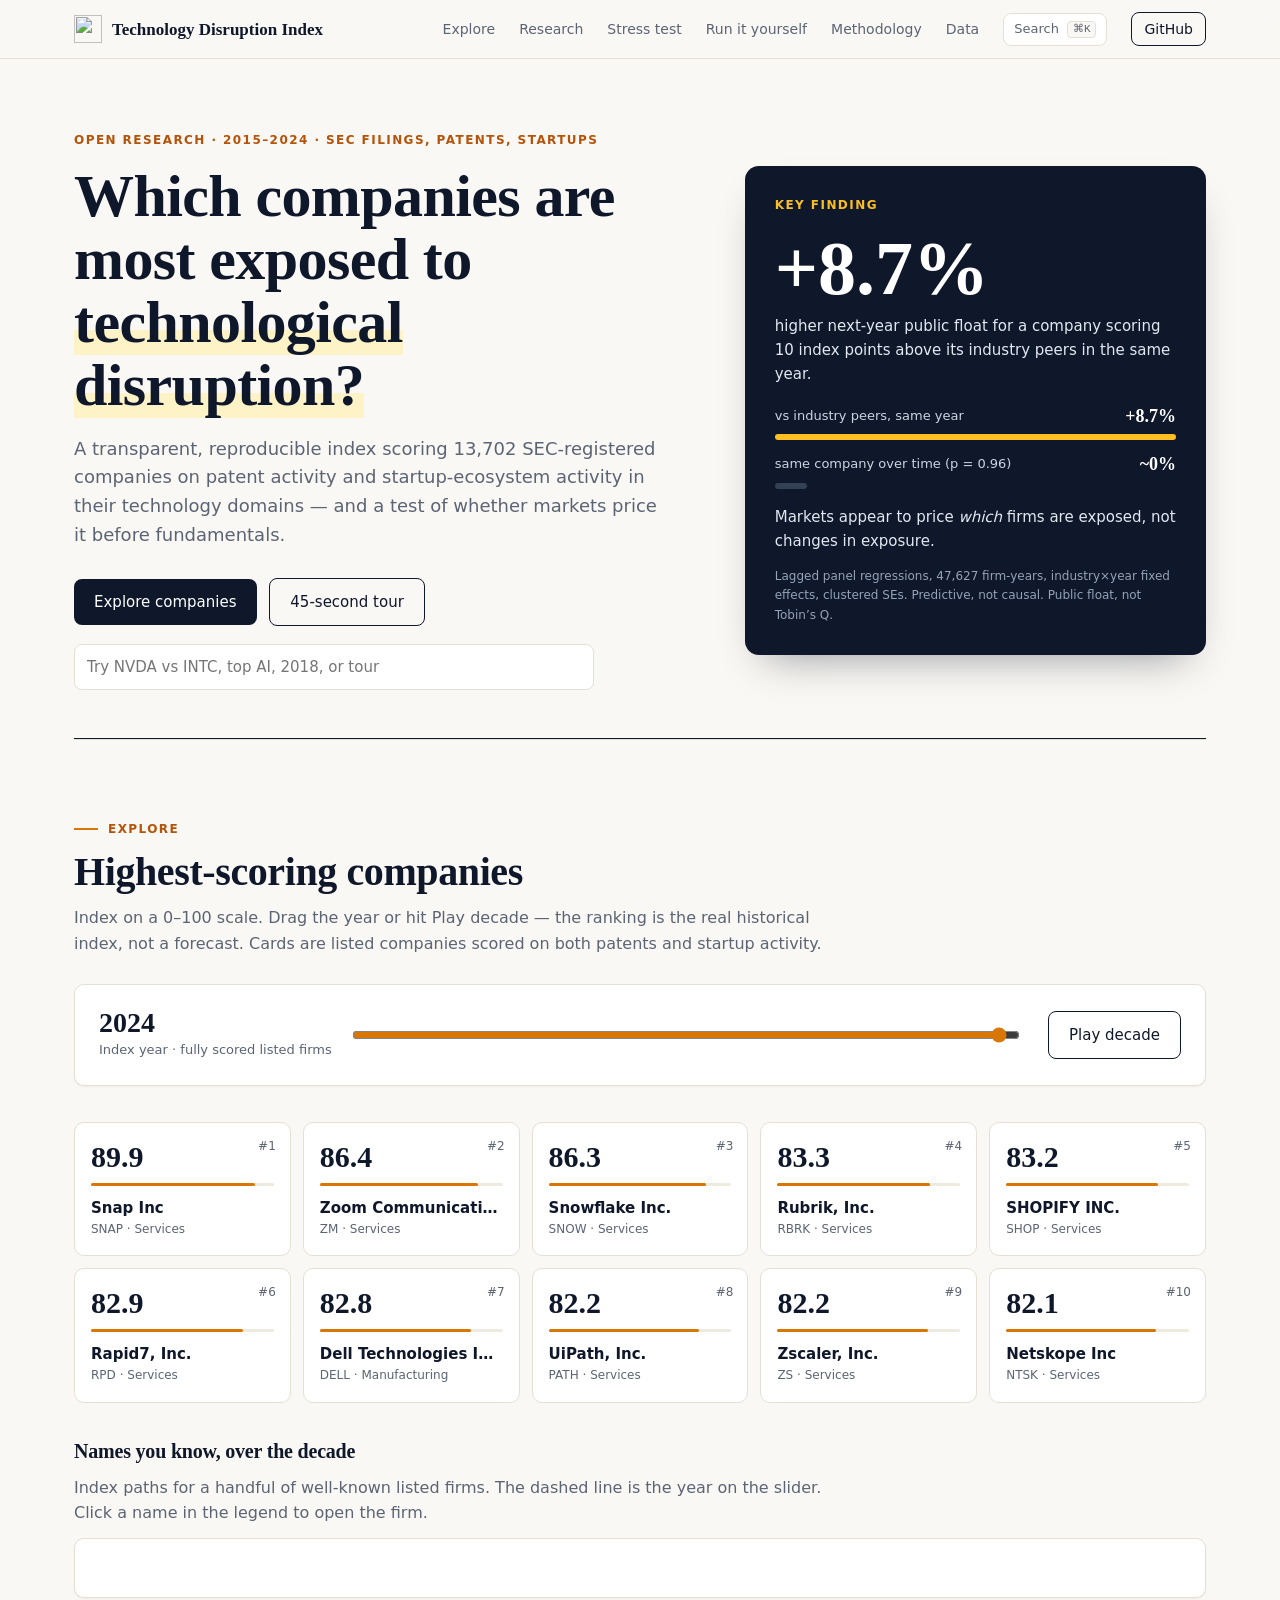
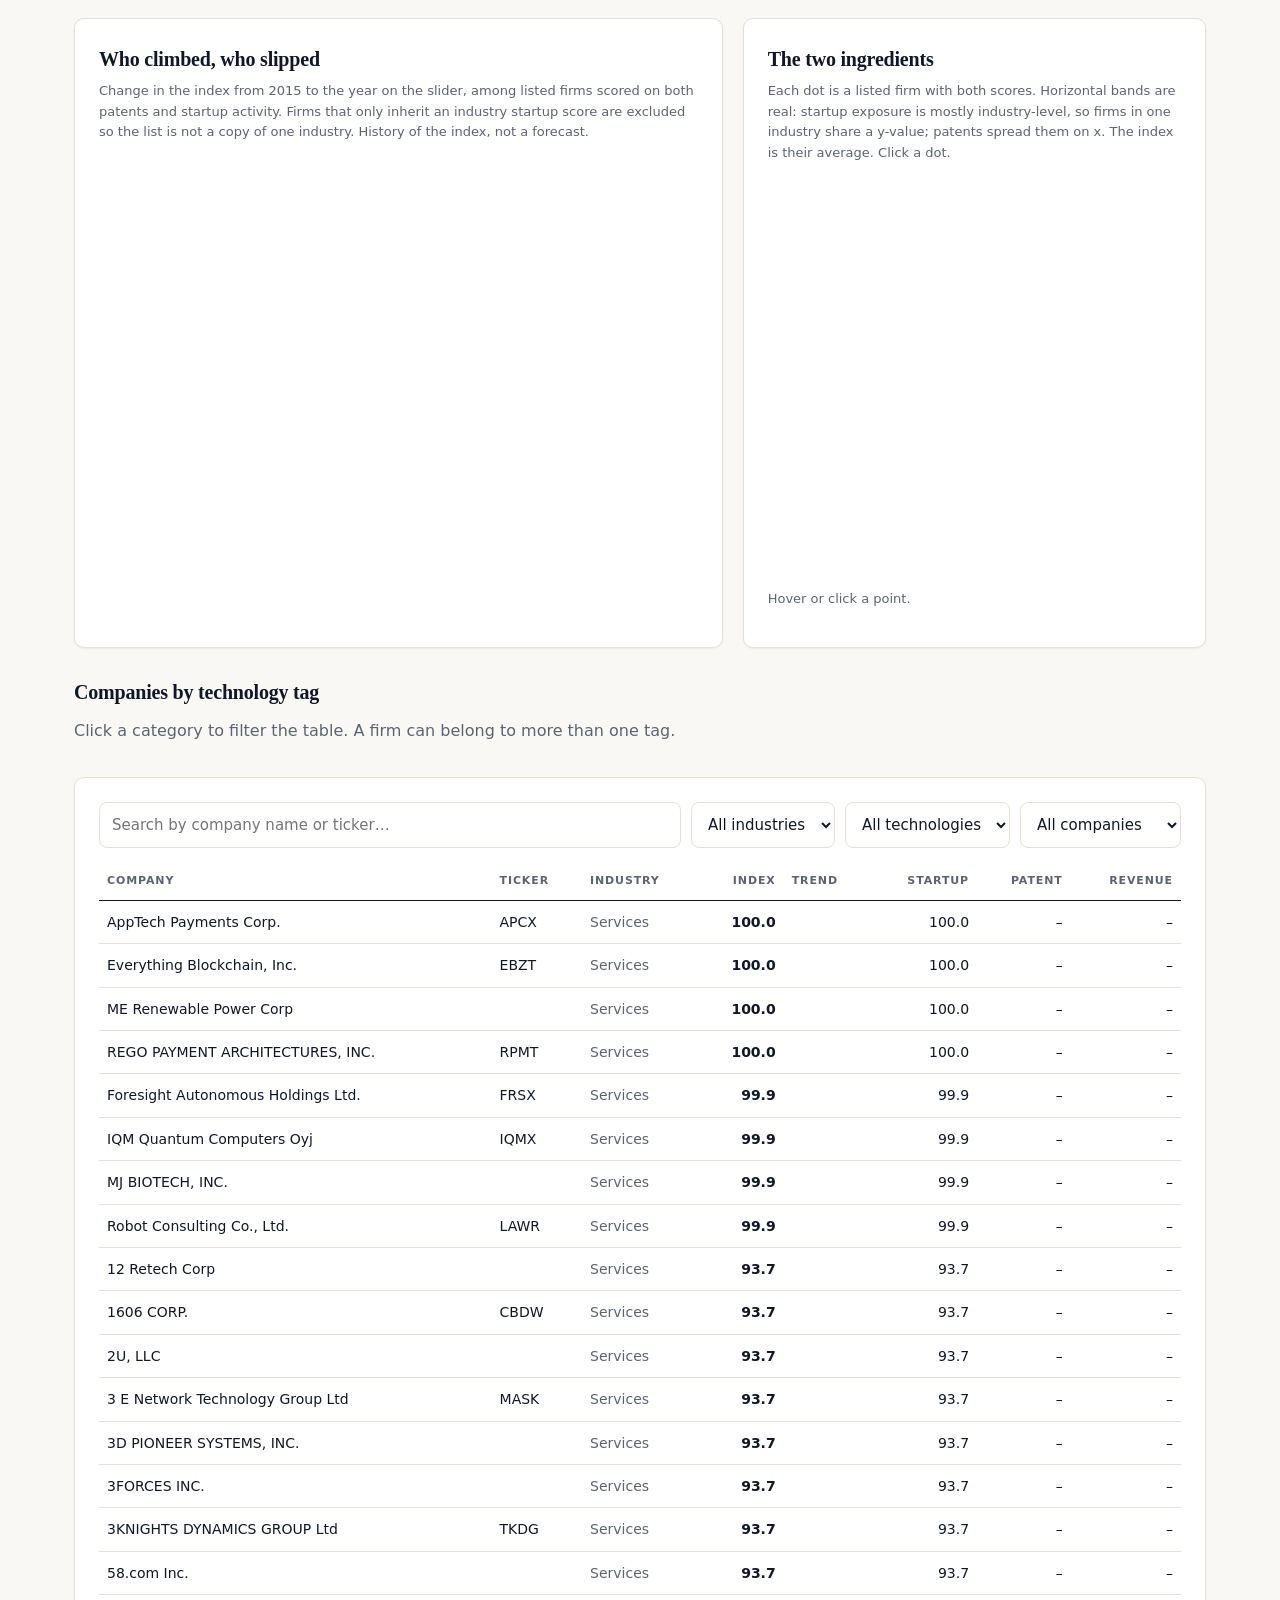
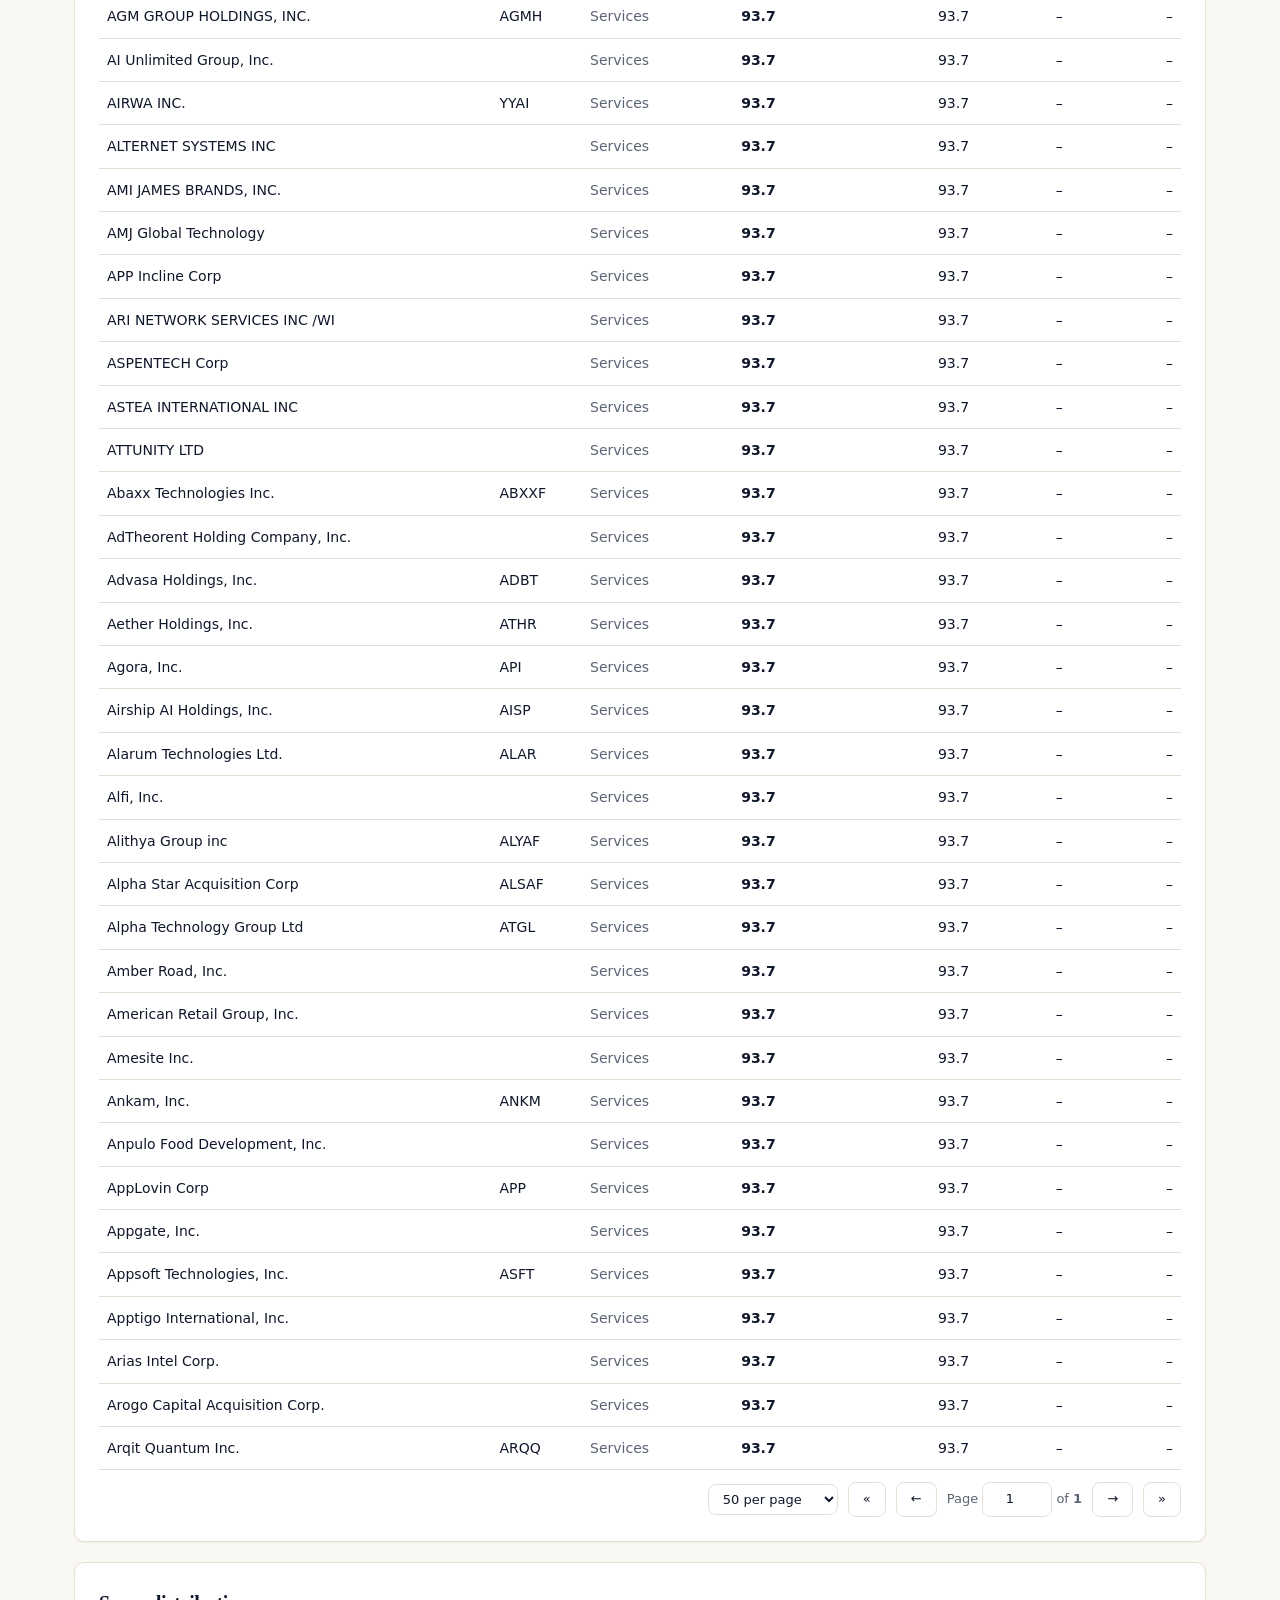
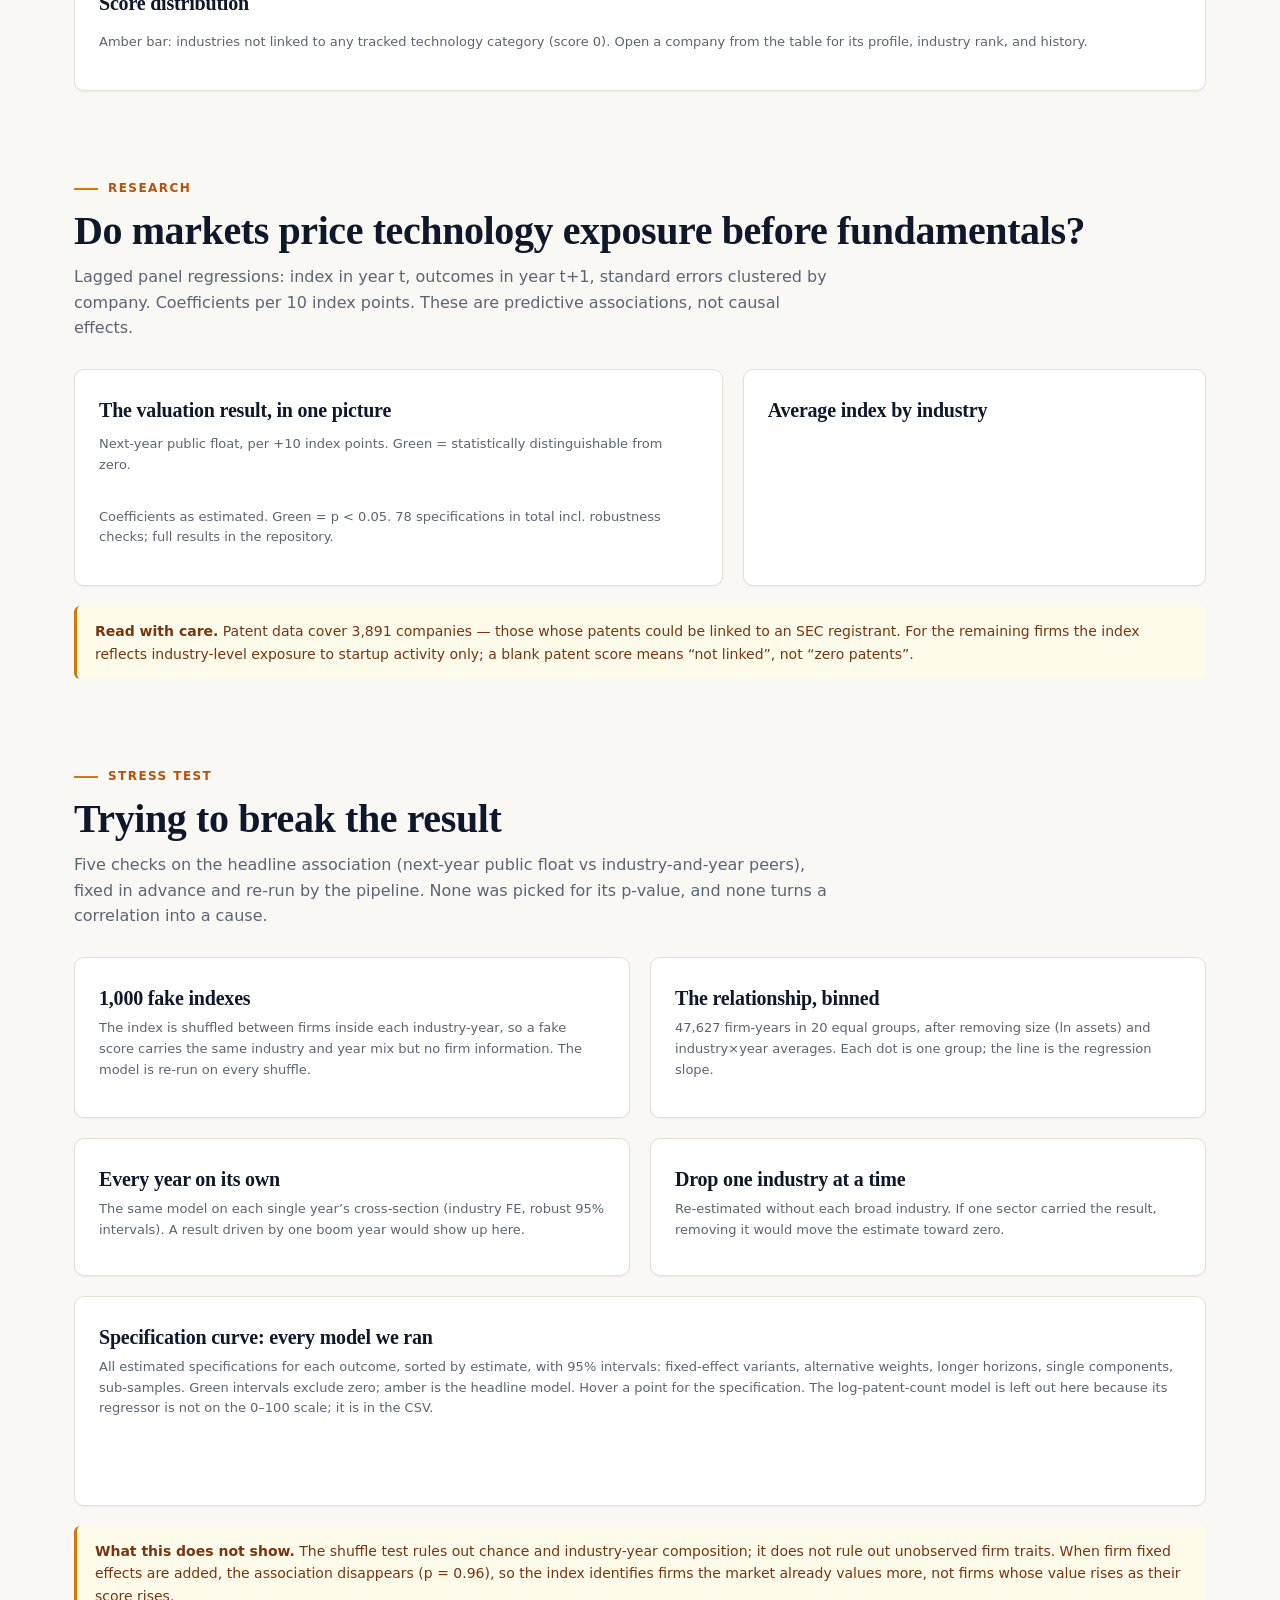
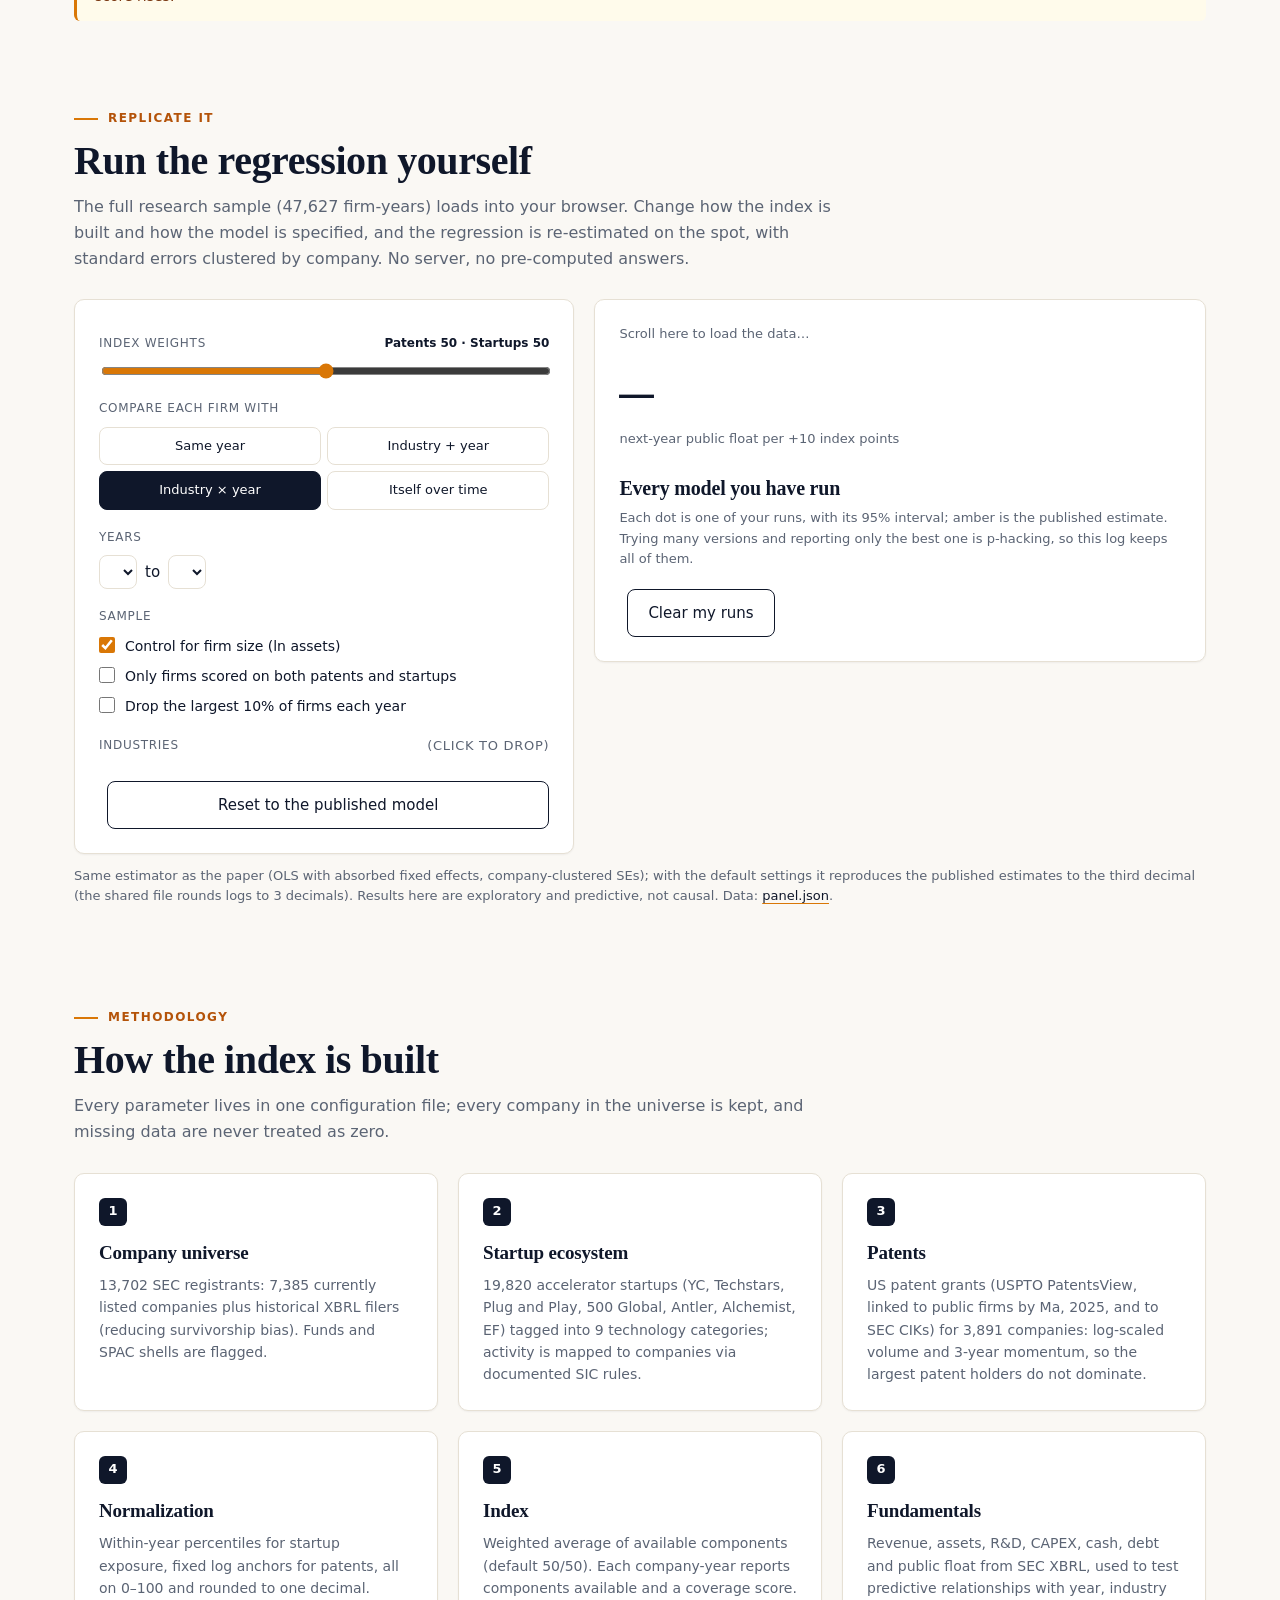
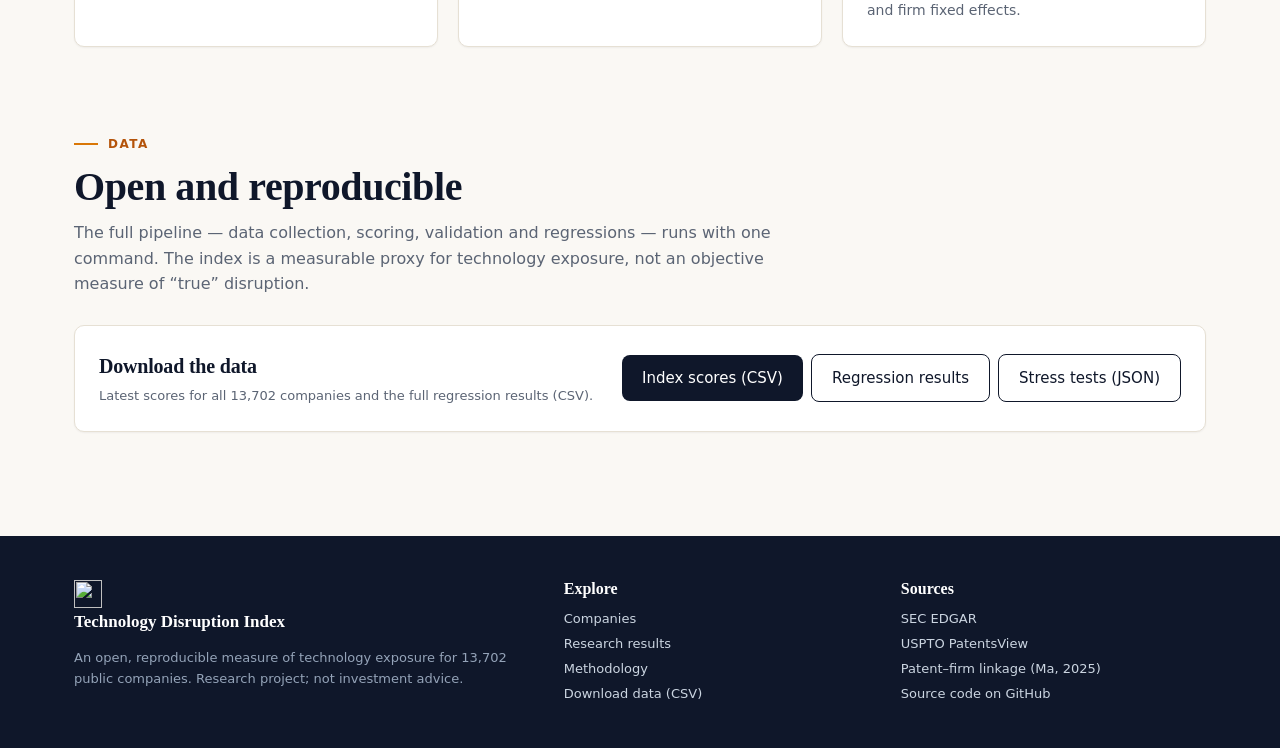
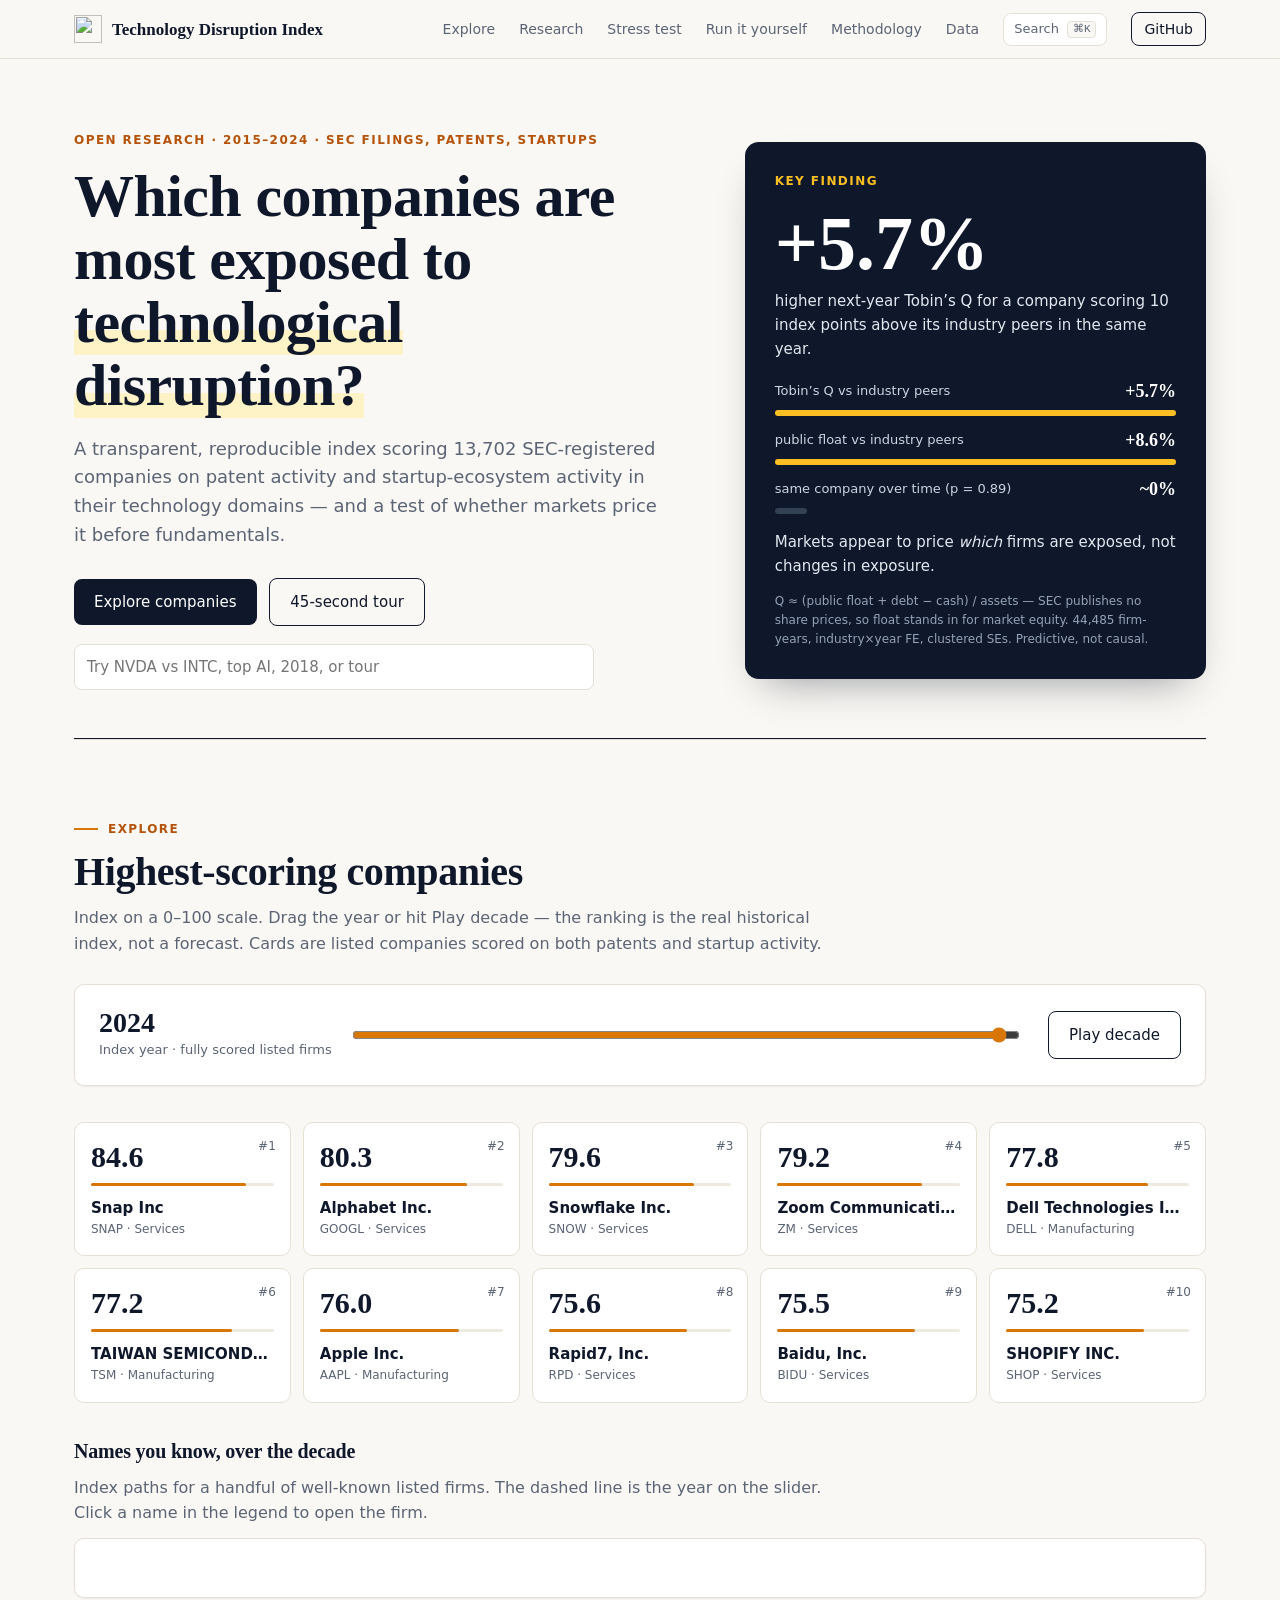
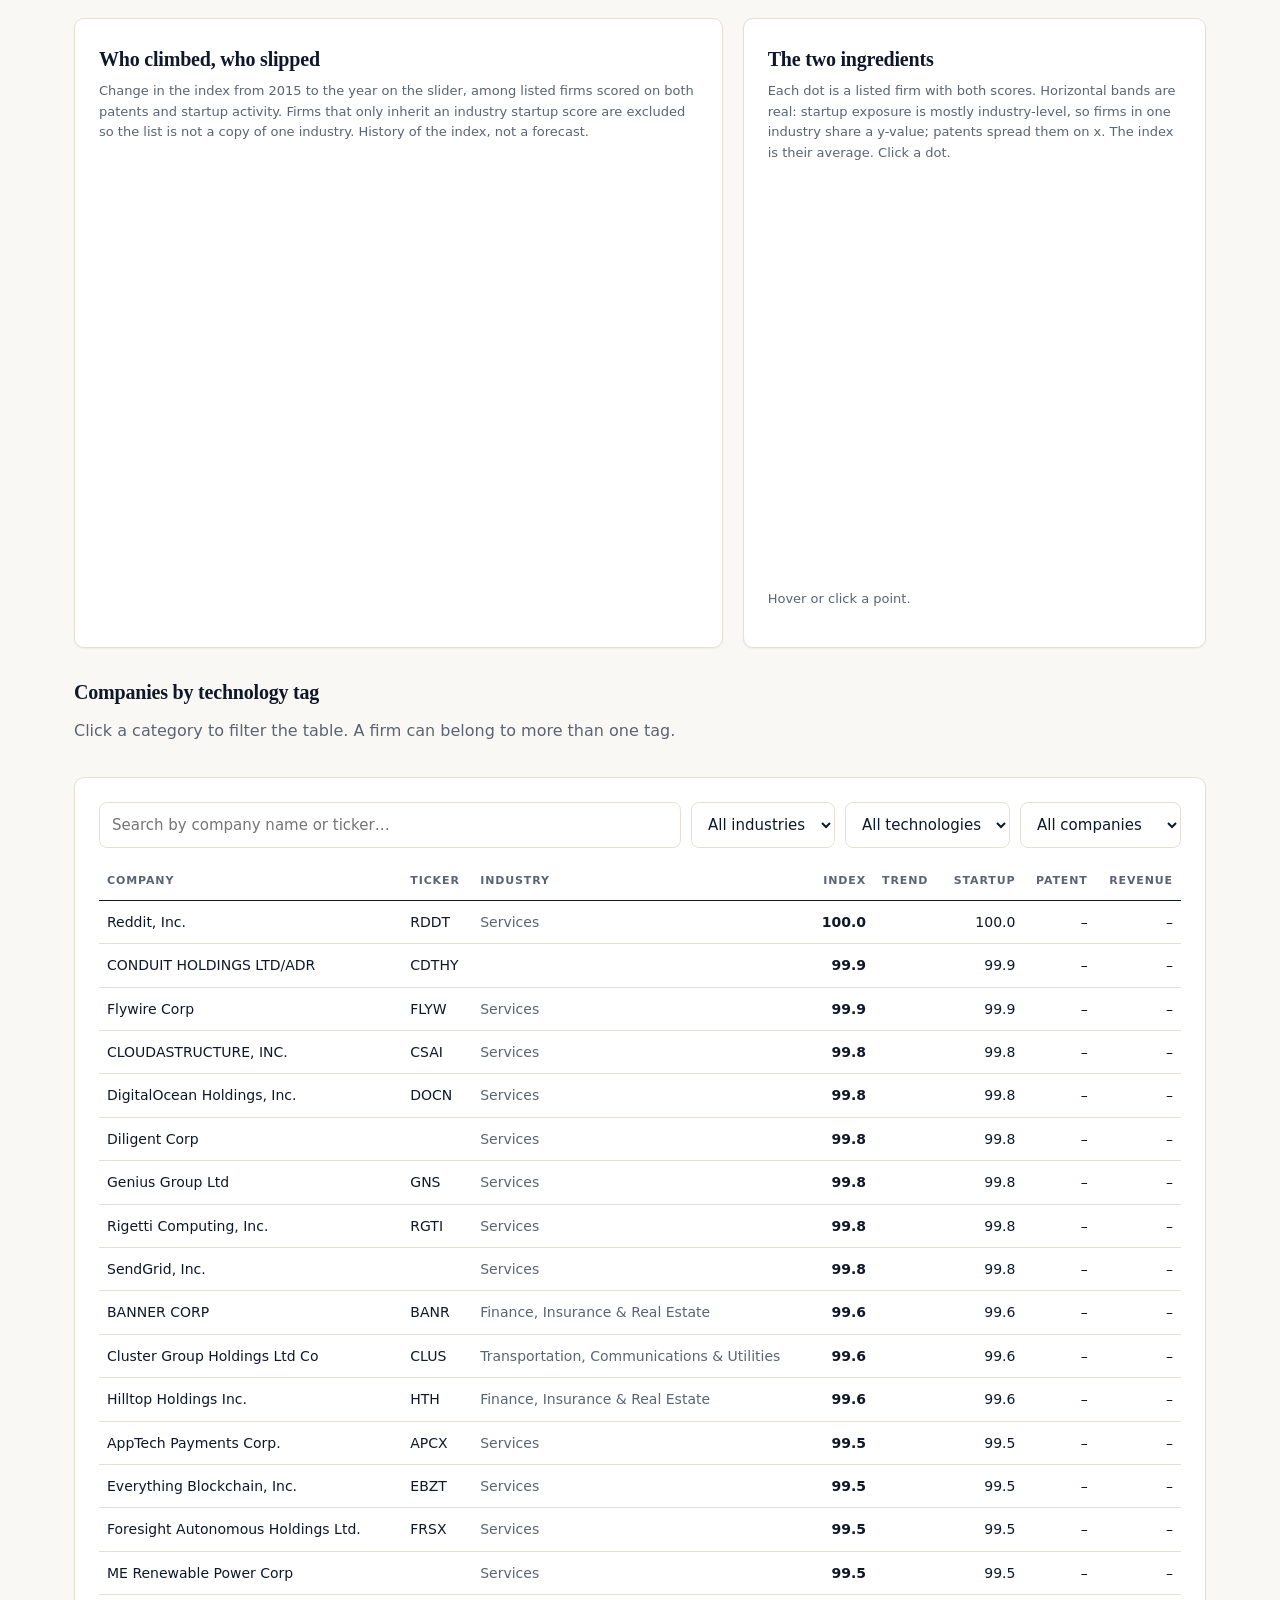
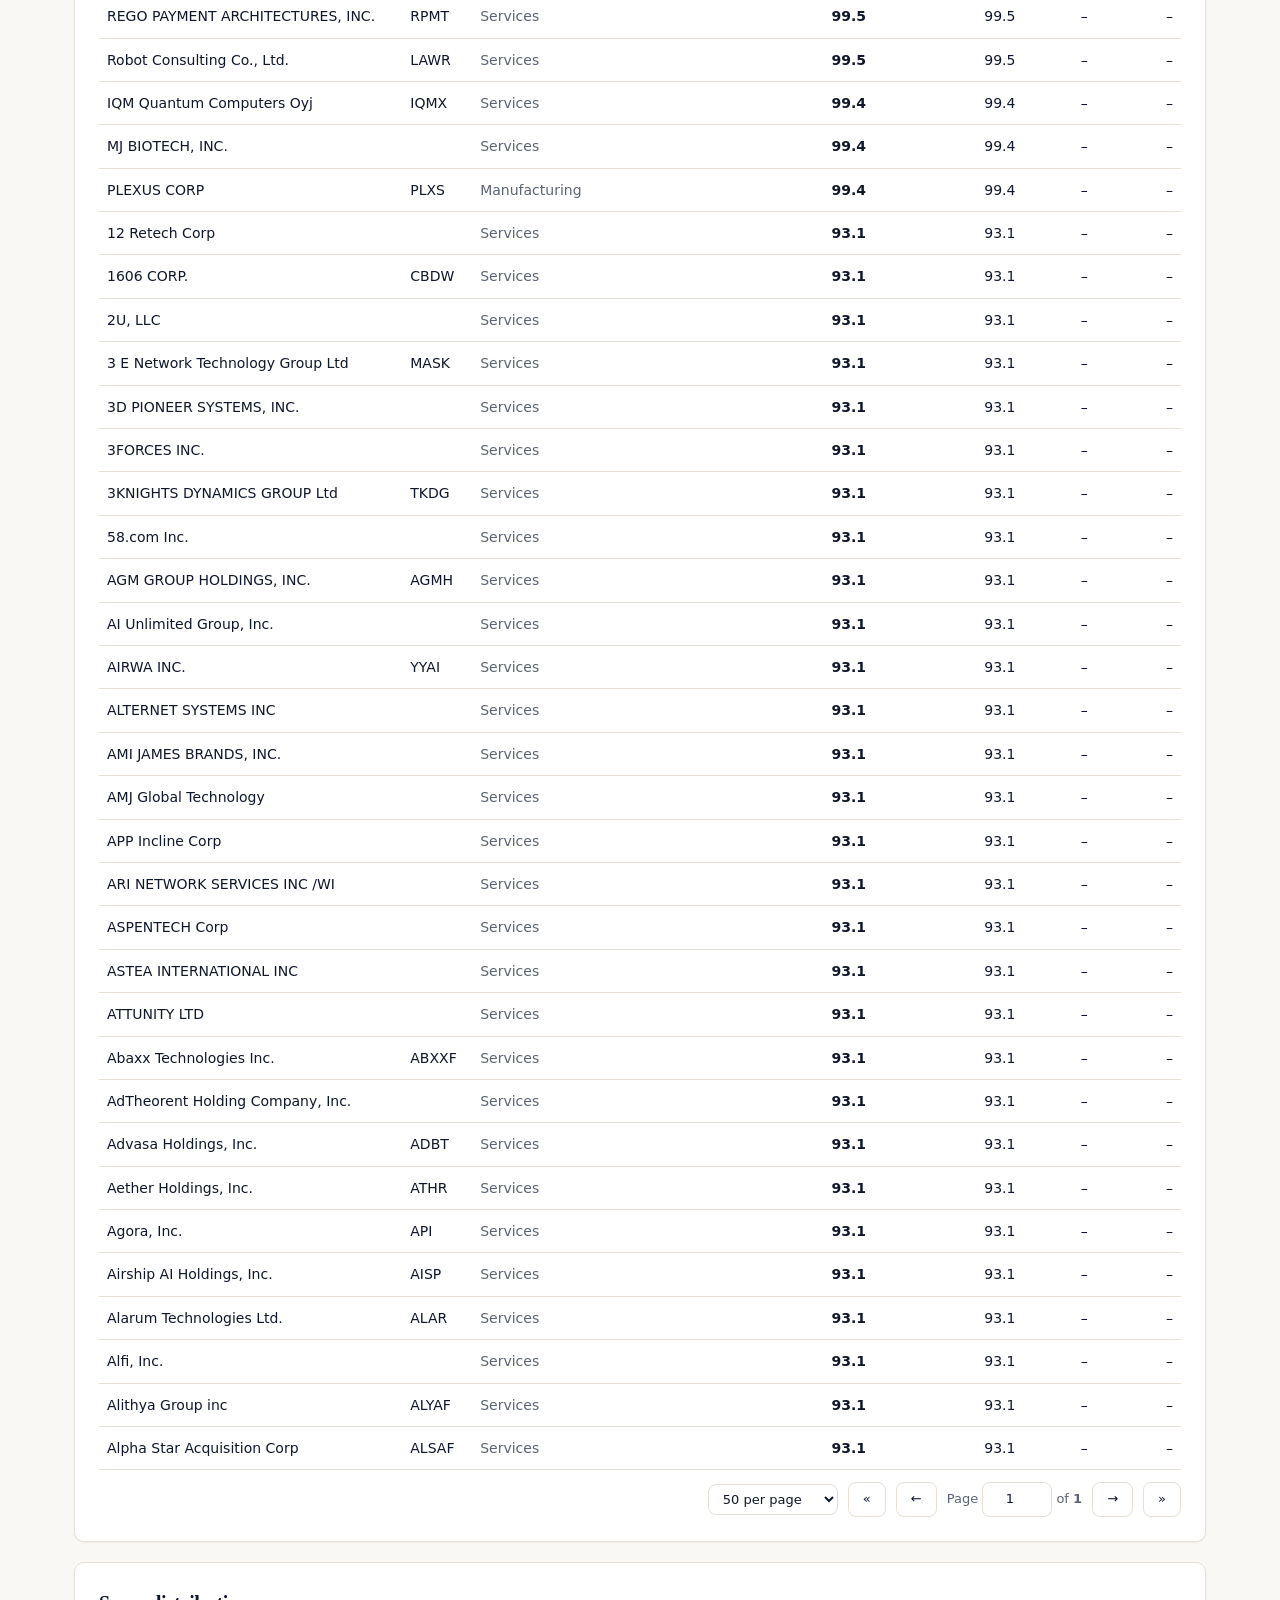
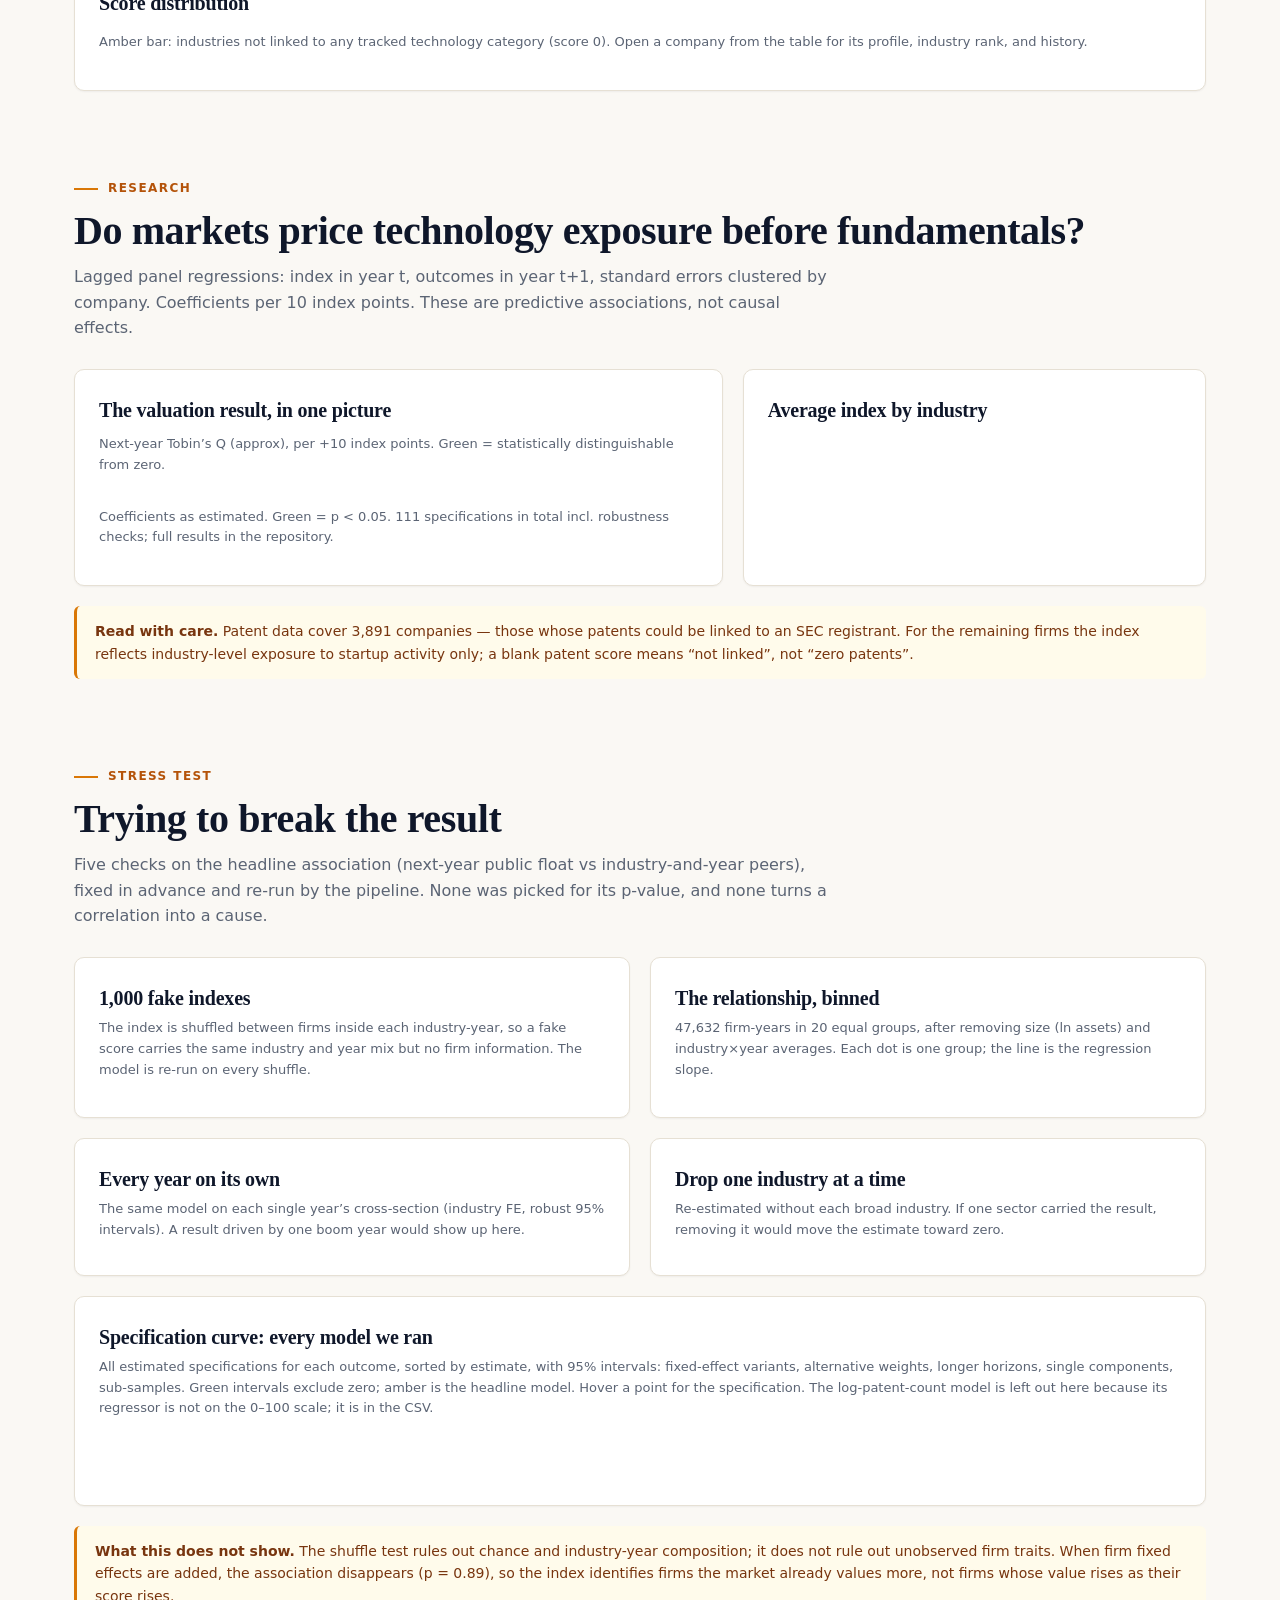
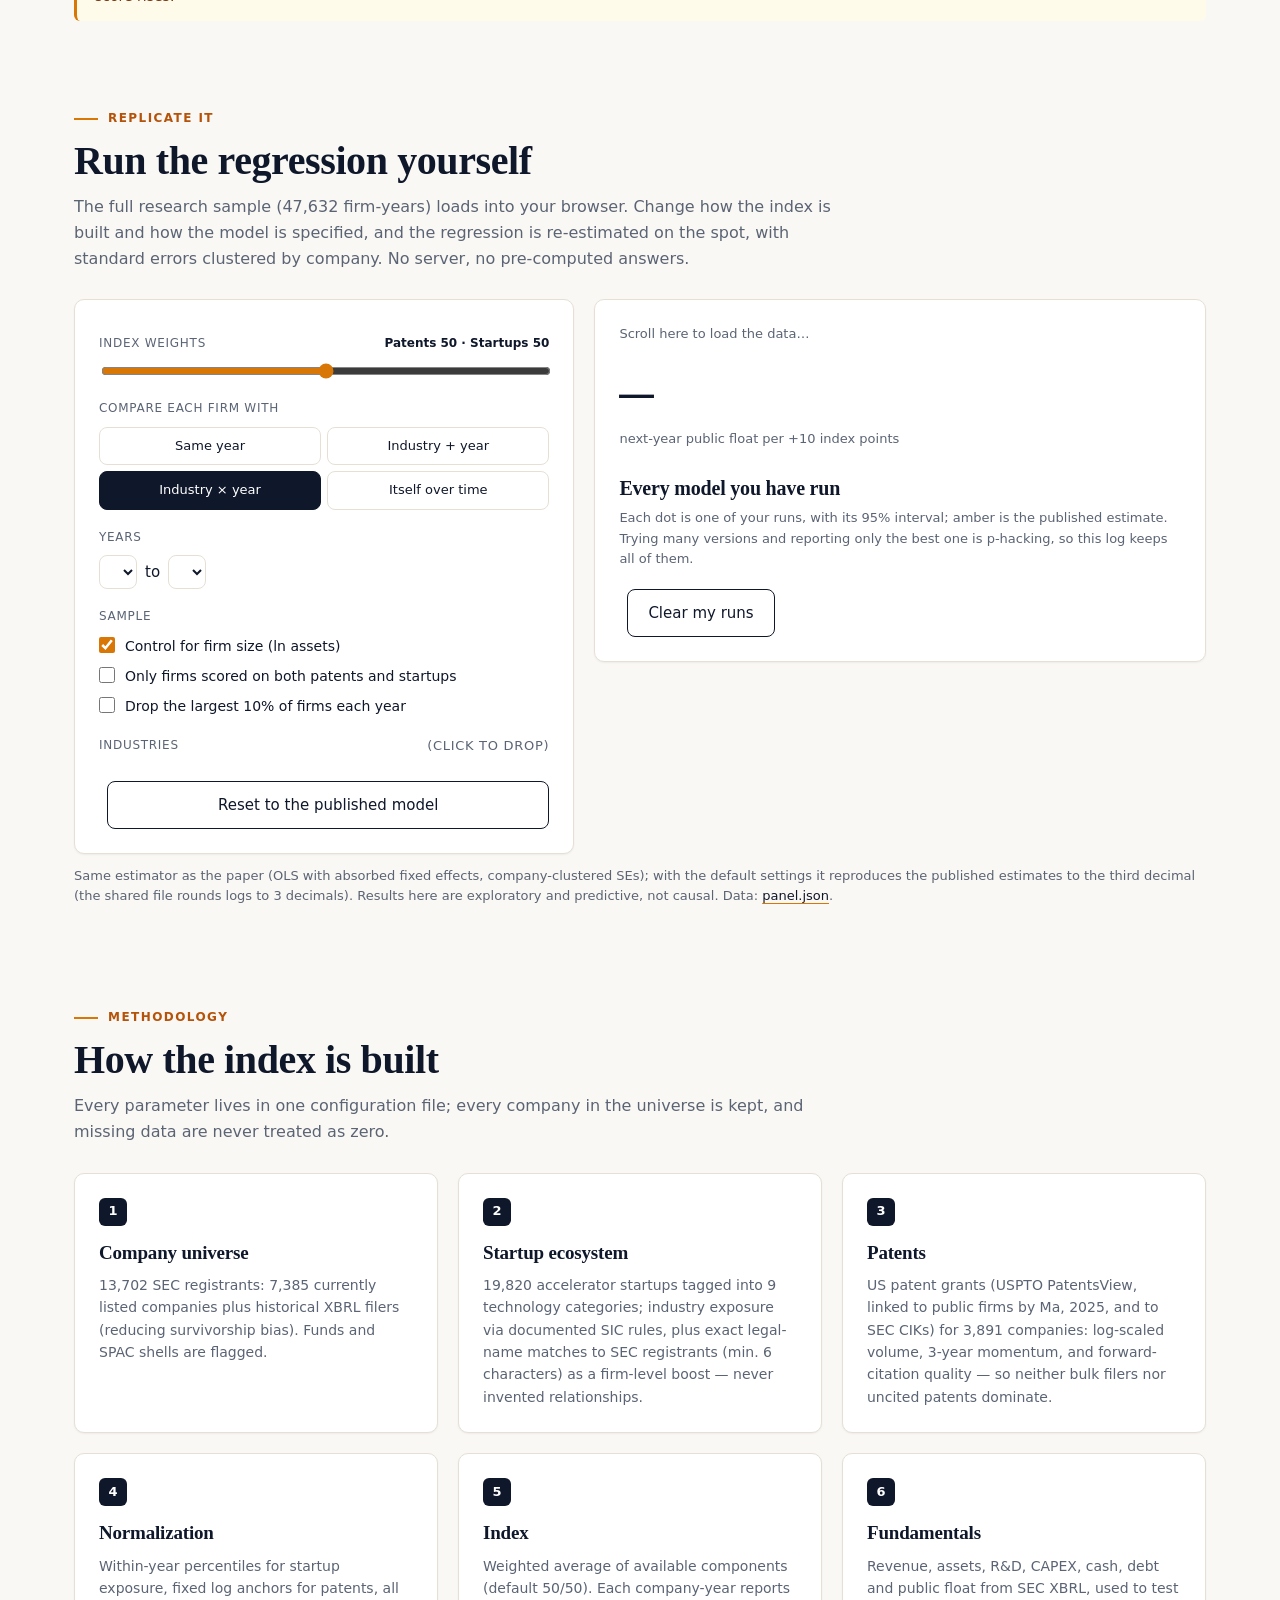
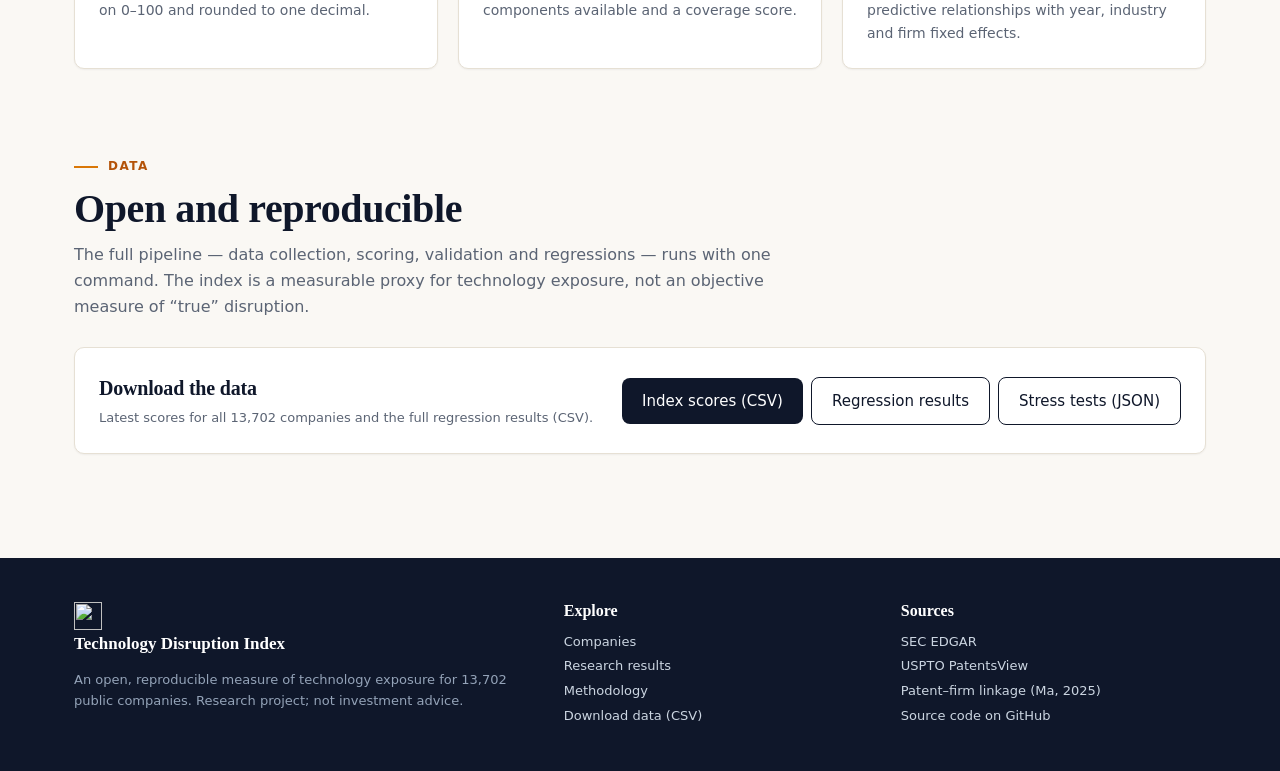
